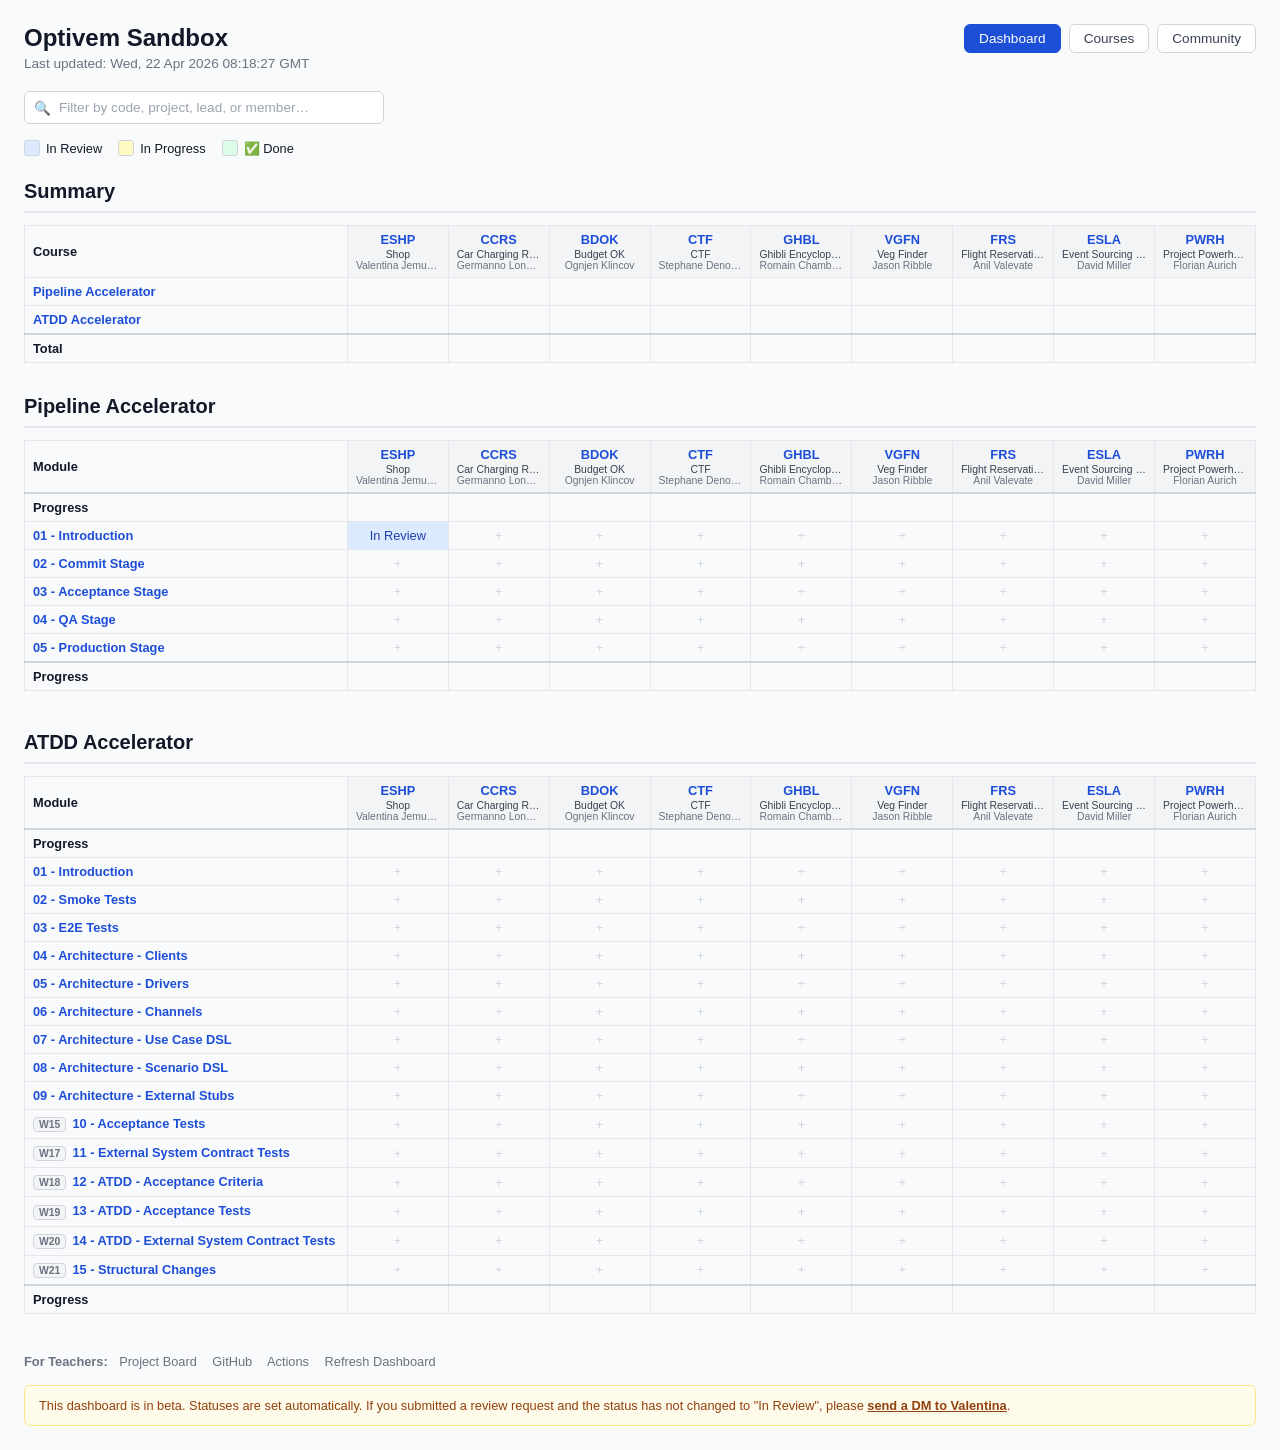
==== docs/index.html @ 66b6fc72 "chore: regenerate dashboard [skip ci]" ====
<!DOCTYPE html>
<html lang="en">
<head>
  <meta charset="UTF-8">
  <meta name="viewport" content="width=device-width, initial-scale=1.0">
  <title>Optivem Sandbox</title>
  <style>    * { margin: 0; padding: 0; box-sizing: border-box; }
    body { font-family: -apple-system, BlinkMacSystemFont, "Segoe UI", Roboto, sans-serif; background: #f9fafb; color: #111827; padding: 24px; }
    .header { display: flex; justify-content: space-between; align-items: flex-start; margin-bottom: 20px; }
    .header-left h1 { font-size: 1.5rem; margin-bottom: 4px; }
    .subtitle { color: #6b7280; font-size: 0.85rem; }
    .nav-tabs { display: flex; gap: 8px; }
    .nav-tab { display: inline-block; padding: 6px 14px; font-size: 0.85rem; font-weight: 500; border-radius: 6px; text-decoration: none; border: 1px solid #d1d5db; color: #374151; background: #fff; cursor: pointer; font-family: inherit; }
    .nav-tab:hover { background: #f3f4f6; }
    .nav-tab.active { background: #1d4ed8; color: #fff; border-color: #1d4ed8; cursor: default; }
    .summary-section { margin-bottom: 32px; }
    .summary-label { text-align: left; font-weight: 600; background: #f9fafb; white-space: nowrap; width: 320px; min-width: 320px; max-width: 320px; }
    .summary-label a { color: #1d4ed8; text-decoration: none; }
    .summary-label a:hover { text-decoration: underline; }
    .course-section { margin-bottom: 40px; }
    .course-title { font-size: 1.25rem; margin-bottom: 12px; padding-bottom: 8px; border-bottom: 2px solid #e5e7eb; }
    .course-empty { color: #6b7280; font-size: 0.85rem; font-style: italic; padding: 16px 0; }
    .table-wrapper { overflow-x: auto; }
    table { border-collapse: collapse; width: 100%; font-size: 0.8rem; }
    th, td { border: 1px solid #e5e7eb; padding: 6px 8px; text-align: center; white-space: nowrap; }
    th { background: #f3f4f6; font-weight: 600; position: sticky; top: 0; }
    .module-name { text-align: left; font-weight: 600; background: #f9fafb; white-space: nowrap; width: 320px; min-width: 320px; max-width: 320px; }
    .module-name a { color: #1d4ed8; text-decoration: none; }
    .module-name a:hover { text-decoration: underline; }
    .week-badge { display: inline-block; font-size: 0.65rem; font-weight: 600; color: #6b7280; background: #f3f4f6; border: 1px solid #d1d5db; border-radius: 4px; padding: 1px 5px; margin-right: 6px; vertical-align: middle; }
    .project-header { width: 80px; min-width: 80px; max-width: 80px; }
    .project-header a { color: #1d4ed8; text-decoration: none; }
    .project-header a:hover { text-decoration: underline; }
    .project-full-name { font-size: 0.65rem; font-weight: 400; color: #374151; margin-top: 2px; white-space: nowrap; overflow: hidden; text-overflow: ellipsis; }
    .project-lead { font-size: 0.65rem; font-weight: 400; color: #6b7280; white-space: nowrap; overflow: hidden; text-overflow: ellipsis; }
    .progress-row td { border-top: 2px solid #d1d5db; }
    .cell { width: 80px; min-width: 80px; max-width: 80px; overflow: hidden; text-overflow: ellipsis; }
    .cell a { text-decoration: none; display: block; width: 100%; }
    .cell a:hover { opacity: 0.8; }
    .cell-missing { color: #9ca3af; }
    .cell-missing a { color: #d1d5db; text-decoration: none; display: block; width: 100%; }
    .cell-missing a:hover { color: #6b7280; }
    .cell-in-review { background: #dbeafe; } .cell-in-review a { color: #1e40af; }
    .cell-in-progress { background: #fef9c3; } .cell-in-progress a { color: #92400e; }
    .cell-done { background: #dcfce7; } .cell-done a { color: #166534; }
    .progress-cell { min-width: 100px; font-weight: 600; font-size: 0.75rem; }
    .progress-active { color: #166534; }
    .progress-none { color: #9ca3af; }
    .legend { margin-top: 16px; margin-bottom: 24px; display: flex; gap: 16px; flex-wrap: wrap; font-size: 0.8rem; }
    .legend-item { display: flex; align-items: center; gap: 6px; }
    .legend-swatch { width: 16px; height: 16px; border-radius: 3px; border: 1px solid #d1d5db; }
    .module-legend { margin-top: 16px; font-size: 0.8rem; }
    .module-legend h3 { font-size: 0.85rem; margin-bottom: 6px; }
    .module-legend-list { display: grid; grid-template-columns: repeat(auto-fill, minmax(280px, 1fr)); gap: 2px 24px; }
    .module-legend-item { color: #374151; }
    .module-legend-item span { color: #6b7280; font-weight: 600; margin-right: 4px; }
    .disclaimer { margin-top: 16px; padding: 10px 14px; background: #fffbeb; border: 1px solid #fde68a; border-radius: 6px; font-size: 0.8rem; color: #92400e; line-height: 1.5; }
    .disclaimer a { color: #92400e; font-weight: 600; text-decoration: underline; }
    .disclaimer a:hover { color: #78350f; }
    .filter-bar { margin-bottom: 16px; position: relative; max-width: 360px; }
    .filter-input { width: 100%; padding: 8px 12px 8px 34px; font-size: 0.85rem; font-family: inherit; border: 1px solid #d1d5db; border-radius: 6px; background: #fff; color: #111827; outline: none; }
    .filter-input:focus { border-color: #1d4ed8; box-shadow: 0 0 0 2px rgba(29,78,216,0.15); }
    .filter-input::placeholder { color: #9ca3af; }
    .filter-icon { position: absolute; left: 10px; top: 50%; transform: translateY(-50%); color: #9ca3af; pointer-events: none; font-size: 0.85rem; }
    .teacher-links { margin-top: 16px; font-size: 0.8rem; color: #6b7280; }
    .teacher-links span { font-weight: 600; margin-right: 8px; }
    .teacher-links a { color: #6b7280; text-decoration: none; margin-right: 12px; }
    .teacher-links a:hover { color: #1d4ed8; text-decoration: underline; }
    /* Mobile cards */
    .cards { display: none; }
    .course-section-mobile { margin-bottom: 32px; }
    .card { background: #fff; border: 1px solid #e5e7eb; border-radius: 8px; padding: 16px; margin-bottom: 12px; }
    .card-header { display: flex; justify-content: space-between; align-items: baseline; margin-bottom: 8px; }
    .card-code { font-size: 0.7rem; color: #6b7280; font-weight: 600; }
    .card-name { font-size: 1rem; font-weight: 600; }
    .card-name a { color: #1d4ed8; text-decoration: none; }
    .card-lead { font-size: 0.8rem; color: #6b7280; margin-bottom: 8px; }
    .card-lead a { color: #6b7280; text-decoration: none; }
    .card-progress-label { font-size: 0.8rem; font-weight: 600; color: #374151; margin-bottom: 8px; }
    .card-modules { list-style: none; font-size: 0.8rem; }
    .card-modules li { display: flex; justify-content: space-between; padding: 4px 0; border-bottom: 1px solid #f3f4f6; }
    .card-modules li:last-child { border-bottom: none; }
    .card-module-item { display: flex; justify-content: space-between; align-items: center; }
    .card-module-name { color: #374151; }
    .card-module-status { font-weight: 600; }
    .card-module-status a { text-decoration: none; }
    .card-status-done { color: #166534; }
    .card-status-in-review { color: #1e40af; }
    .card-status-in-progress { color: #92400e; }
    .card-status-missing { color: #d1d5db; }
    .card-status-missing a { color: #d1d5db; text-decoration: none; }
    @media (max-width: 768px) {
      .desktop-content { display: none; }
      .cards { display: block; }
      body { padding: 16px; }
      .header { flex-direction: column; gap: 12px; }
      .nav-tabs { flex-wrap: wrap; }
    }
</style>
</head>
<body>
  <div class="header">
    <div class="header-left">
      <h1>Optivem Sandbox</h1>
      <p class="subtitle">Last updated: Wed, 22 Apr 2026 08:18:27 GMT</p>
    </div>
    <nav class="nav-tabs">
      <span class="nav-tab active">Dashboard</span>
      <a class="nav-tab" href="https://optivem.thinkific.com" target="_blank" rel="noopener">Courses</a>
      <a class="nav-tab" href="https://optivem.thinkific.com/hub/community/323633" target="_blank" rel="noopener">Community</a>
    </nav>
  </div>
  <div class="filter-bar">
    <span class="filter-icon">&#128269;</span>
    <input type="text" class="filter-input" id="projectFilter" placeholder="Filter by code, project, lead, or member…" autocomplete="off">
  </div>
  <div class="legend">
    <div class="legend-item"><div class="legend-swatch" style="background:#dbeafe"></div> In Review</div>
    <div class="legend-item"><div class="legend-swatch" style="background:#fef9c3"></div> In Progress</div>
    <div class="legend-item"><div class="legend-swatch" style="background:#dcfce7"></div> ✅ Done</div>
  </div>
  <div class="desktop-content">

  <div class="summary-section">
    <h2 class="course-title">Summary</h2>
    <div class="table-wrapper">
      <table>
        <thead>
          <tr>
            <th class="summary-label">Course</th>
            <th class="project-header" title="Shop — 0 / 20 modules completed (0%)"><a href="https://github.com/optivem/shop" target="_blank" rel="noopener" title="Shop">ESHP</a><div class="project-full-name">Shop</div><div class="project-lead">Valentina Jemuovic</div></th>
            <th class="project-header" title="Car Charging Reservation System — 0 / 20 modules completed (0%)"><a href="https://github.com/longhibeck/car-charging-reservation-system" target="_blank" rel="noopener" title="Car Charging Reservation System">CCRS</a><div class="project-full-name">Car Charging Reservation System</div><div class="project-lead">Germanno Longhi Beck</div></th>
            <th class="project-header" title="Budget OK — 0 / 20 modules completed (0%)"><a href="https://github.com/ognjenkl/budget-ok" target="_blank" rel="noopener" title="Budget OK">BDOK</a><div class="project-full-name">Budget OK</div><div class="project-lead">Ognjen Klincov</div></th>
            <th class="project-header" title="CTF — 0 / 20 modules completed (0%)"><a href="https://github.com/CurlyFire/ctf-sandbox" target="_blank" rel="noopener" title="CTF">CTF</a><div class="project-full-name">CTF</div><div class="project-lead">Stephane Denomme</div></th>
            <th class="project-header" title="Ghibli Encyclopedia — 0 / 20 modules completed (0%)"><a href="https://github.com/RomainChamb/ghibli-encyclopedia" target="_blank" rel="noopener" title="Ghibli Encyclopedia">GHBL</a><div class="project-full-name">Ghibli Encyclopedia</div><div class="project-lead">Romain Chambonnier</div></th>
            <th class="project-header" title="Veg Finder — 0 / 20 modules completed (0%)"><a href="https://github.com/jasonribble/veg-finder" target="_blank" rel="noopener" title="Veg Finder">VGFN</a><div class="project-full-name">Veg Finder</div><div class="project-lead">Jason Ribble</div></th>
            <th class="project-header" title="Flight Reservation System (FRS) — 0 / 20 modules completed (0%)"><a href="https://github.com/ArkCase/atdd-flight-reserve" target="_blank" rel="noopener" title="Flight Reservation System (FRS)">FRS</a><div class="project-full-name">Flight Reservation System (FRS)</div><div class="project-lead">Anil Valevate</div></th>
            <th class="project-header" title="Event Sourcing Learning Application — 0 / 20 modules completed (0%)"><a href="https://github.com/david-oc-miller/event-sourcing-demo" target="_blank" rel="noopener" title="Event Sourcing Learning Application">ESLA</a><div class="project-full-name">Event Sourcing Learning Application</div><div class="project-lead">David Miller</div></th>
            <th class="project-header" title="Project Powerhouse — 0 / 20 modules completed (0%)"><a href="https://github.com/vilosia-ai/demo-customer-portal" target="_blank" rel="noopener" title="Project Powerhouse">PWRH</a><div class="project-full-name">Project Powerhouse</div><div class="project-lead">Florian Aurich</div></th>
          </tr>
        </thead>
        <tbody>
          <tr>
            <td class="summary-label"><a href="#course-pipeline">Pipeline Accelerator</a></td>
              <td class="cell progress-cell progress-none"></td>
              <td class="cell progress-cell progress-none"></td>
              <td class="cell progress-cell progress-none"></td>
              <td class="cell progress-cell progress-none"></td>
              <td class="cell progress-cell progress-none"></td>
              <td class="cell progress-cell progress-none"></td>
              <td class="cell progress-cell progress-none"></td>
              <td class="cell progress-cell progress-none"></td>
              <td class="cell progress-cell progress-none"></td>
          </tr>
          <tr>
            <td class="summary-label"><a href="#course-atdd">ATDD Accelerator</a></td>
              <td class="cell progress-cell progress-none"></td>
              <td class="cell progress-cell progress-none"></td>
              <td class="cell progress-cell progress-none"></td>
              <td class="cell progress-cell progress-none"></td>
              <td class="cell progress-cell progress-none"></td>
              <td class="cell progress-cell progress-none"></td>
              <td class="cell progress-cell progress-none"></td>
              <td class="cell progress-cell progress-none"></td>
              <td class="cell progress-cell progress-none"></td>
          </tr>
          <tr class="progress-row">
            <td class="summary-label"><strong>Total</strong></td>
              <td class="cell progress-cell progress-none"></td>
              <td class="cell progress-cell progress-none"></td>
              <td class="cell progress-cell progress-none"></td>
              <td class="cell progress-cell progress-none"></td>
              <td class="cell progress-cell progress-none"></td>
              <td class="cell progress-cell progress-none"></td>
              <td class="cell progress-cell progress-none"></td>
              <td class="cell progress-cell progress-none"></td>
              <td class="cell progress-cell progress-none"></td>
          </tr>
        </tbody>
      </table>
    </div>
  </div>

  <div class="course-section" id="course-pipeline">
    <h2 class="course-title">Pipeline Accelerator</h2>
    <div class="table-wrapper">
      <table>
        <thead>
          <tr>
            <th class="module-name">Module</th>
            <th class="project-header" title="Shop — 0 / 5 modules completed (0%)"><a href="https://github.com/optivem/shop" target="_blank" rel="noopener" title="Shop">ESHP</a><div class="project-full-name">Shop</div><div class="project-lead">Valentina Jemuovic</div></th>
            <th class="project-header" title="Car Charging Reservation System — 0 / 5 modules completed (0%)"><a href="https://github.com/longhibeck/car-charging-reservation-system" target="_blank" rel="noopener" title="Car Charging Reservation System">CCRS</a><div class="project-full-name">Car Charging Reservation System</div><div class="project-lead">Germanno Longhi Beck</div></th>
            <th class="project-header" title="Budget OK — 0 / 5 modules completed (0%)"><a href="https://github.com/ognjenkl/budget-ok" target="_blank" rel="noopener" title="Budget OK">BDOK</a><div class="project-full-name">Budget OK</div><div class="project-lead">Ognjen Klincov</div></th>
            <th class="project-header" title="CTF — 0 / 5 modules completed (0%)"><a href="https://github.com/CurlyFire/ctf-sandbox" target="_blank" rel="noopener" title="CTF">CTF</a><div class="project-full-name">CTF</div><div class="project-lead">Stephane Denomme</div></th>
            <th class="project-header" title="Ghibli Encyclopedia — 0 / 5 modules completed (0%)"><a href="https://github.com/RomainChamb/ghibli-encyclopedia" target="_blank" rel="noopener" title="Ghibli Encyclopedia">GHBL</a><div class="project-full-name">Ghibli Encyclopedia</div><div class="project-lead">Romain Chambonnier</div></th>
            <th class="project-header" title="Veg Finder — 0 / 5 modules completed (0%)"><a href="https://github.com/jasonribble/veg-finder" target="_blank" rel="noopener" title="Veg Finder">VGFN</a><div class="project-full-name">Veg Finder</div><div class="project-lead">Jason Ribble</div></th>
            <th class="project-header" title="Flight Reservation System (FRS) — 0 / 5 modules completed (0%)"><a href="https://github.com/ArkCase/atdd-flight-reserve" target="_blank" rel="noopener" title="Flight Reservation System (FRS)">FRS</a><div class="project-full-name">Flight Reservation System (FRS)</div><div class="project-lead">Anil Valevate</div></th>
            <th class="project-header" title="Event Sourcing Learning Application — 0 / 5 modules completed (0%)"><a href="https://github.com/david-oc-miller/event-sourcing-demo" target="_blank" rel="noopener" title="Event Sourcing Learning Application">ESLA</a><div class="project-full-name">Event Sourcing Learning Application</div><div class="project-lead">David Miller</div></th>
            <th class="project-header" title="Project Powerhouse — 0 / 5 modules completed (0%)"><a href="https://github.com/vilosia-ai/demo-customer-portal" target="_blank" rel="noopener" title="Project Powerhouse">PWRH</a><div class="project-full-name">Project Powerhouse</div><div class="project-lead">Florian Aurich</div></th>
          </tr>
          <tr class="progress-row">
            <td class="module-name"><strong>Progress</strong></td>
              <td class="cell progress-cell progress-none"></td>
              <td class="cell progress-cell progress-none"></td>
              <td class="cell progress-cell progress-none"></td>
              <td class="cell progress-cell progress-none"></td>
              <td class="cell progress-cell progress-none"></td>
              <td class="cell progress-cell progress-none"></td>
              <td class="cell progress-cell progress-none"></td>
              <td class="cell progress-cell progress-none"></td>
              <td class="cell progress-cell progress-none"></td>
          </tr>
        </thead>
        <tbody>
          <tr>
            <td class="module-name"><a href="https://optivem.thinkific.com/courses/take/pipeline/texts/73800730-overview" target="_blank" rel="noopener">01 - Introduction</a></td>
              <td class="cell cell-in-review"><a href="https://github.com/optivem/sandbox/issues/81" target="_blank" rel="noopener" title="ESHP: In Review">In Review</a></td>
              <td class="cell cell-missing"><a href="https://github.com/optivem/sandbox/issues/new?title=01%20-%20Introduction&body=%3E%20**%E2%9A%A0%EF%B8%8F%20This%20ticket%20is%20auto-generated.%20Please%20do%20not%20change%20the%20title%20or%20contents%20below.%20Just%20click%20the%20%22Create%22%20button%20below.%20After%20a%20few%20minutes%2C%20the%20ticket%20will%20be%20automatically%20assigned%20to%20a%20reviewer%20%E2%80%94%20no%20further%20action%20needed.%20You%20can%20add%20comments%20after%20the%20ticket%20is%20created.**%0A%0A%23%23%23%20Course%0A%0APipeline%20Accelerator%0A%0A%23%23%23%20Project%0A%0ACar%20Charging%20Reservation%20System%0A%0A%23%23%23%20Module%0A%0A01%20-%20Introduction%0A%0A%3E%20**%E2%9A%A0%EF%B8%8F%20This%20ticket%20is%20auto-generated.%20Please%20do%20not%20change%20the%20title%20or%20contents%20below.%20Just%20click%20the%20%22Create%22%20button%20below.%20After%20a%20few%20minutes%2C%20the%20ticket%20will%20be%20automatically%20assigned%20to%20a%20reviewer%20%E2%80%94%20no%20further%20action%20needed.%20You%20can%20add%20comments%20after%20the%20ticket%20is%20created.**" target="_blank" rel="noopener" title="Create ticket for CCRS - 01 - Introduction">+</a></td>
              <td class="cell cell-missing"><a href="https://github.com/optivem/sandbox/issues/new?title=01%20-%20Introduction&body=%3E%20**%E2%9A%A0%EF%B8%8F%20This%20ticket%20is%20auto-generated.%20Please%20do%20not%20change%20the%20title%20or%20contents%20below.%20Just%20click%20the%20%22Create%22%20button%20below.%20After%20a%20few%20minutes%2C%20the%20ticket%20will%20be%20automatically%20assigned%20to%20a%20reviewer%20%E2%80%94%20no%20further%20action%20needed.%20You%20can%20add%20comments%20after%20the%20ticket%20is%20created.**%0A%0A%23%23%23%20Course%0A%0APipeline%20Accelerator%0A%0A%23%23%23%20Project%0A%0ABudget%20OK%0A%0A%23%23%23%20Module%0A%0A01%20-%20Introduction%0A%0A%3E%20**%E2%9A%A0%EF%B8%8F%20This%20ticket%20is%20auto-generated.%20Please%20do%20not%20change%20the%20title%20or%20contents%20below.%20Just%20click%20the%20%22Create%22%20button%20below.%20After%20a%20few%20minutes%2C%20the%20ticket%20will%20be%20automatically%20assigned%20to%20a%20reviewer%20%E2%80%94%20no%20further%20action%20needed.%20You%20can%20add%20comments%20after%20the%20ticket%20is%20created.**" target="_blank" rel="noopener" title="Create ticket for BDOK - 01 - Introduction">+</a></td>
              <td class="cell cell-missing"><a href="https://github.com/optivem/sandbox/issues/new?title=01%20-%20Introduction&body=%3E%20**%E2%9A%A0%EF%B8%8F%20This%20ticket%20is%20auto-generated.%20Please%20do%20not%20change%20the%20title%20or%20contents%20below.%20Just%20click%20the%20%22Create%22%20button%20below.%20After%20a%20few%20minutes%2C%20the%20ticket%20will%20be%20automatically%20assigned%20to%20a%20reviewer%20%E2%80%94%20no%20further%20action%20needed.%20You%20can%20add%20comments%20after%20the%20ticket%20is%20created.**%0A%0A%23%23%23%20Course%0A%0APipeline%20Accelerator%0A%0A%23%23%23%20Project%0A%0ACTF%0A%0A%23%23%23%20Module%0A%0A01%20-%20Introduction%0A%0A%3E%20**%E2%9A%A0%EF%B8%8F%20This%20ticket%20is%20auto-generated.%20Please%20do%20not%20change%20the%20title%20or%20contents%20below.%20Just%20click%20the%20%22Create%22%20button%20below.%20After%20a%20few%20minutes%2C%20the%20ticket%20will%20be%20automatically%20assigned%20to%20a%20reviewer%20%E2%80%94%20no%20further%20action%20needed.%20You%20can%20add%20comments%20after%20the%20ticket%20is%20created.**" target="_blank" rel="noopener" title="Create ticket for CTF - 01 - Introduction">+</a></td>
              <td class="cell cell-missing"><a href="https://github.com/optivem/sandbox/issues/new?title=01%20-%20Introduction&body=%3E%20**%E2%9A%A0%EF%B8%8F%20This%20ticket%20is%20auto-generated.%20Please%20do%20not%20change%20the%20title%20or%20contents%20below.%20Just%20click%20the%20%22Create%22%20button%20below.%20After%20a%20few%20minutes%2C%20the%20ticket%20will%20be%20automatically%20assigned%20to%20a%20reviewer%20%E2%80%94%20no%20further%20action%20needed.%20You%20can%20add%20comments%20after%20the%20ticket%20is%20created.**%0A%0A%23%23%23%20Course%0A%0APipeline%20Accelerator%0A%0A%23%23%23%20Project%0A%0AGhibli%20Encyclopedia%0A%0A%23%23%23%20Module%0A%0A01%20-%20Introduction%0A%0A%3E%20**%E2%9A%A0%EF%B8%8F%20This%20ticket%20is%20auto-generated.%20Please%20do%20not%20change%20the%20title%20or%20contents%20below.%20Just%20click%20the%20%22Create%22%20button%20below.%20After%20a%20few%20minutes%2C%20the%20ticket%20will%20be%20automatically%20assigned%20to%20a%20reviewer%20%E2%80%94%20no%20further%20action%20needed.%20You%20can%20add%20comments%20after%20the%20ticket%20is%20created.**" target="_blank" rel="noopener" title="Create ticket for GHBL - 01 - Introduction">+</a></td>
              <td class="cell cell-missing"><a href="https://github.com/optivem/sandbox/issues/new?title=01%20-%20Introduction&body=%3E%20**%E2%9A%A0%EF%B8%8F%20This%20ticket%20is%20auto-generated.%20Please%20do%20not%20change%20the%20title%20or%20contents%20below.%20Just%20click%20the%20%22Create%22%20button%20below.%20After%20a%20few%20minutes%2C%20the%20ticket%20will%20be%20automatically%20assigned%20to%20a%20reviewer%20%E2%80%94%20no%20further%20action%20needed.%20You%20can%20add%20comments%20after%20the%20ticket%20is%20created.**%0A%0A%23%23%23%20Course%0A%0APipeline%20Accelerator%0A%0A%23%23%23%20Project%0A%0AVeg%20Finder%0A%0A%23%23%23%20Module%0A%0A01%20-%20Introduction%0A%0A%3E%20**%E2%9A%A0%EF%B8%8F%20This%20ticket%20is%20auto-generated.%20Please%20do%20not%20change%20the%20title%20or%20contents%20below.%20Just%20click%20the%20%22Create%22%20button%20below.%20After%20a%20few%20minutes%2C%20the%20ticket%20will%20be%20automatically%20assigned%20to%20a%20reviewer%20%E2%80%94%20no%20further%20action%20needed.%20You%20can%20add%20comments%20after%20the%20ticket%20is%20created.**" target="_blank" rel="noopener" title="Create ticket for VGFN - 01 - Introduction">+</a></td>
              <td class="cell cell-missing"><a href="https://github.com/optivem/sandbox/issues/new?title=01%20-%20Introduction&body=%3E%20**%E2%9A%A0%EF%B8%8F%20This%20ticket%20is%20auto-generated.%20Please%20do%20not%20change%20the%20title%20or%20contents%20below.%20Just%20click%20the%20%22Create%22%20button%20below.%20After%20a%20few%20minutes%2C%20the%20ticket%20will%20be%20automatically%20assigned%20to%20a%20reviewer%20%E2%80%94%20no%20further%20action%20needed.%20You%20can%20add%20comments%20after%20the%20ticket%20is%20created.**%0A%0A%23%23%23%20Course%0A%0APipeline%20Accelerator%0A%0A%23%23%23%20Project%0A%0AFlight%20Reservation%20System%20(FRS)%0A%0A%23%23%23%20Module%0A%0A01%20-%20Introduction%0A%0A%3E%20**%E2%9A%A0%EF%B8%8F%20This%20ticket%20is%20auto-generated.%20Please%20do%20not%20change%20the%20title%20or%20contents%20below.%20Just%20click%20the%20%22Create%22%20button%20below.%20After%20a%20few%20minutes%2C%20the%20ticket%20will%20be%20automatically%20assigned%20to%20a%20reviewer%20%E2%80%94%20no%20further%20action%20needed.%20You%20can%20add%20comments%20after%20the%20ticket%20is%20created.**" target="_blank" rel="noopener" title="Create ticket for FRS - 01 - Introduction">+</a></td>
              <td class="cell cell-missing"><a href="https://github.com/optivem/sandbox/issues/new?title=01%20-%20Introduction&body=%3E%20**%E2%9A%A0%EF%B8%8F%20This%20ticket%20is%20auto-generated.%20Please%20do%20not%20change%20the%20title%20or%20contents%20below.%20Just%20click%20the%20%22Create%22%20button%20below.%20After%20a%20few%20minutes%2C%20the%20ticket%20will%20be%20automatically%20assigned%20to%20a%20reviewer%20%E2%80%94%20no%20further%20action%20needed.%20You%20can%20add%20comments%20after%20the%20ticket%20is%20created.**%0A%0A%23%23%23%20Course%0A%0APipeline%20Accelerator%0A%0A%23%23%23%20Project%0A%0AEvent%20Sourcing%20Learning%20Application%0A%0A%23%23%23%20Module%0A%0A01%20-%20Introduction%0A%0A%3E%20**%E2%9A%A0%EF%B8%8F%20This%20ticket%20is%20auto-generated.%20Please%20do%20not%20change%20the%20title%20or%20contents%20below.%20Just%20click%20the%20%22Create%22%20button%20below.%20After%20a%20few%20minutes%2C%20the%20ticket%20will%20be%20automatically%20assigned%20to%20a%20reviewer%20%E2%80%94%20no%20further%20action%20needed.%20You%20can%20add%20comments%20after%20the%20ticket%20is%20created.**" target="_blank" rel="noopener" title="Create ticket for ESLA - 01 - Introduction">+</a></td>
              <td class="cell cell-missing"><a href="https://github.com/optivem/sandbox/issues/new?title=01%20-%20Introduction&body=%3E%20**%E2%9A%A0%EF%B8%8F%20This%20ticket%20is%20auto-generated.%20Please%20do%20not%20change%20the%20title%20or%20contents%20below.%20Just%20click%20the%20%22Create%22%20button%20below.%20After%20a%20few%20minutes%2C%20the%20ticket%20will%20be%20automatically%20assigned%20to%20a%20reviewer%20%E2%80%94%20no%20further%20action%20needed.%20You%20can%20add%20comments%20after%20the%20ticket%20is%20created.**%0A%0A%23%23%23%20Course%0A%0APipeline%20Accelerator%0A%0A%23%23%23%20Project%0A%0AProject%20Powerhouse%0A%0A%23%23%23%20Module%0A%0A01%20-%20Introduction%0A%0A%3E%20**%E2%9A%A0%EF%B8%8F%20This%20ticket%20is%20auto-generated.%20Please%20do%20not%20change%20the%20title%20or%20contents%20below.%20Just%20click%20the%20%22Create%22%20button%20below.%20After%20a%20few%20minutes%2C%20the%20ticket%20will%20be%20automatically%20assigned%20to%20a%20reviewer%20%E2%80%94%20no%20further%20action%20needed.%20You%20can%20add%20comments%20after%20the%20ticket%20is%20created.**" target="_blank" rel="noopener" title="Create ticket for PWRH - 01 - Introduction">+</a></td>
          </tr>
          <tr>
            <td class="module-name"><a href="https://optivem.thinkific.com/courses/take/pipeline/texts/73800764-overview" target="_blank" rel="noopener">02 - Commit Stage</a></td>
              <td class="cell cell-missing"><a href="https://github.com/optivem/sandbox/issues/new?title=02%20-%20Commit%20Stage&body=%3E%20**%E2%9A%A0%EF%B8%8F%20This%20ticket%20is%20auto-generated.%20Please%20do%20not%20change%20the%20title%20or%20contents%20below.%20Just%20click%20the%20%22Create%22%20button%20below.%20After%20a%20few%20minutes%2C%20the%20ticket%20will%20be%20automatically%20assigned%20to%20a%20reviewer%20%E2%80%94%20no%20further%20action%20needed.%20You%20can%20add%20comments%20after%20the%20ticket%20is%20created.**%0A%0A%23%23%23%20Course%0A%0APipeline%20Accelerator%0A%0A%23%23%23%20Project%0A%0AShop%0A%0A%23%23%23%20Module%0A%0A02%20-%20Commit%20Stage%0A%0A%3E%20**%E2%9A%A0%EF%B8%8F%20This%20ticket%20is%20auto-generated.%20Please%20do%20not%20change%20the%20title%20or%20contents%20below.%20Just%20click%20the%20%22Create%22%20button%20below.%20After%20a%20few%20minutes%2C%20the%20ticket%20will%20be%20automatically%20assigned%20to%20a%20reviewer%20%E2%80%94%20no%20further%20action%20needed.%20You%20can%20add%20comments%20after%20the%20ticket%20is%20created.**" target="_blank" rel="noopener" title="Create ticket for ESHP - 02 - Commit Stage">+</a></td>
              <td class="cell cell-missing"><a href="https://github.com/optivem/sandbox/issues/new?title=02%20-%20Commit%20Stage&body=%3E%20**%E2%9A%A0%EF%B8%8F%20This%20ticket%20is%20auto-generated.%20Please%20do%20not%20change%20the%20title%20or%20contents%20below.%20Just%20click%20the%20%22Create%22%20button%20below.%20After%20a%20few%20minutes%2C%20the%20ticket%20will%20be%20automatically%20assigned%20to%20a%20reviewer%20%E2%80%94%20no%20further%20action%20needed.%20You%20can%20add%20comments%20after%20the%20ticket%20is%20created.**%0A%0A%23%23%23%20Course%0A%0APipeline%20Accelerator%0A%0A%23%23%23%20Project%0A%0ACar%20Charging%20Reservation%20System%0A%0A%23%23%23%20Module%0A%0A02%20-%20Commit%20Stage%0A%0A%3E%20**%E2%9A%A0%EF%B8%8F%20This%20ticket%20is%20auto-generated.%20Please%20do%20not%20change%20the%20title%20or%20contents%20below.%20Just%20click%20the%20%22Create%22%20button%20below.%20After%20a%20few%20minutes%2C%20the%20ticket%20will%20be%20automatically%20assigned%20to%20a%20reviewer%20%E2%80%94%20no%20further%20action%20needed.%20You%20can%20add%20comments%20after%20the%20ticket%20is%20created.**" target="_blank" rel="noopener" title="Create ticket for CCRS - 02 - Commit Stage">+</a></td>
              <td class="cell cell-missing"><a href="https://github.com/optivem/sandbox/issues/new?title=02%20-%20Commit%20Stage&body=%3E%20**%E2%9A%A0%EF%B8%8F%20This%20ticket%20is%20auto-generated.%20Please%20do%20not%20change%20the%20title%20or%20contents%20below.%20Just%20click%20the%20%22Create%22%20button%20below.%20After%20a%20few%20minutes%2C%20the%20ticket%20will%20be%20automatically%20assigned%20to%20a%20reviewer%20%E2%80%94%20no%20further%20action%20needed.%20You%20can%20add%20comments%20after%20the%20ticket%20is%20created.**%0A%0A%23%23%23%20Course%0A%0APipeline%20Accelerator%0A%0A%23%23%23%20Project%0A%0ABudget%20OK%0A%0A%23%23%23%20Module%0A%0A02%20-%20Commit%20Stage%0A%0A%3E%20**%E2%9A%A0%EF%B8%8F%20This%20ticket%20is%20auto-generated.%20Please%20do%20not%20change%20the%20title%20or%20contents%20below.%20Just%20click%20the%20%22Create%22%20button%20below.%20After%20a%20few%20minutes%2C%20the%20ticket%20will%20be%20automatically%20assigned%20to%20a%20reviewer%20%E2%80%94%20no%20further%20action%20needed.%20You%20can%20add%20comments%20after%20the%20ticket%20is%20created.**" target="_blank" rel="noopener" title="Create ticket for BDOK - 02 - Commit Stage">+</a></td>
              <td class="cell cell-missing"><a href="https://github.com/optivem/sandbox/issues/new?title=02%20-%20Commit%20Stage&body=%3E%20**%E2%9A%A0%EF%B8%8F%20This%20ticket%20is%20auto-generated.%20Please%20do%20not%20change%20the%20title%20or%20contents%20below.%20Just%20click%20the%20%22Create%22%20button%20below.%20After%20a%20few%20minutes%2C%20the%20ticket%20will%20be%20automatically%20assigned%20to%20a%20reviewer%20%E2%80%94%20no%20further%20action%20needed.%20You%20can%20add%20comments%20after%20the%20ticket%20is%20created.**%0A%0A%23%23%23%20Course%0A%0APipeline%20Accelerator%0A%0A%23%23%23%20Project%0A%0ACTF%0A%0A%23%23%23%20Module%0A%0A02%20-%20Commit%20Stage%0A%0A%3E%20**%E2%9A%A0%EF%B8%8F%20This%20ticket%20is%20auto-generated.%20Please%20do%20not%20change%20the%20title%20or%20contents%20below.%20Just%20click%20the%20%22Create%22%20button%20below.%20After%20a%20few%20minutes%2C%20the%20ticket%20will%20be%20automatically%20assigned%20to%20a%20reviewer%20%E2%80%94%20no%20further%20action%20needed.%20You%20can%20add%20comments%20after%20the%20ticket%20is%20created.**" target="_blank" rel="noopener" title="Create ticket for CTF - 02 - Commit Stage">+</a></td>
              <td class="cell cell-missing"><a href="https://github.com/optivem/sandbox/issues/new?title=02%20-%20Commit%20Stage&body=%3E%20**%E2%9A%A0%EF%B8%8F%20This%20ticket%20is%20auto-generated.%20Please%20do%20not%20change%20the%20title%20or%20contents%20below.%20Just%20click%20the%20%22Create%22%20button%20below.%20After%20a%20few%20minutes%2C%20the%20ticket%20will%20be%20automatically%20assigned%20to%20a%20reviewer%20%E2%80%94%20no%20further%20action%20needed.%20You%20can%20add%20comments%20after%20the%20ticket%20is%20created.**%0A%0A%23%23%23%20Course%0A%0APipeline%20Accelerator%0A%0A%23%23%23%20Project%0A%0AGhibli%20Encyclopedia%0A%0A%23%23%23%20Module%0A%0A02%20-%20Commit%20Stage%0A%0A%3E%20**%E2%9A%A0%EF%B8%8F%20This%20ticket%20is%20auto-generated.%20Please%20do%20not%20change%20the%20title%20or%20contents%20below.%20Just%20click%20the%20%22Create%22%20button%20below.%20After%20a%20few%20minutes%2C%20the%20ticket%20will%20be%20automatically%20assigned%20to%20a%20reviewer%20%E2%80%94%20no%20further%20action%20needed.%20You%20can%20add%20comments%20after%20the%20ticket%20is%20created.**" target="_blank" rel="noopener" title="Create ticket for GHBL - 02 - Commit Stage">+</a></td>
              <td class="cell cell-missing"><a href="https://github.com/optivem/sandbox/issues/new?title=02%20-%20Commit%20Stage&body=%3E%20**%E2%9A%A0%EF%B8%8F%20This%20ticket%20is%20auto-generated.%20Please%20do%20not%20change%20the%20title%20or%20contents%20below.%20Just%20click%20the%20%22Create%22%20button%20below.%20After%20a%20few%20minutes%2C%20the%20ticket%20will%20be%20automatically%20assigned%20to%20a%20reviewer%20%E2%80%94%20no%20further%20action%20needed.%20You%20can%20add%20comments%20after%20the%20ticket%20is%20created.**%0A%0A%23%23%23%20Course%0A%0APipeline%20Accelerator%0A%0A%23%23%23%20Project%0A%0AVeg%20Finder%0A%0A%23%23%23%20Module%0A%0A02%20-%20Commit%20Stage%0A%0A%3E%20**%E2%9A%A0%EF%B8%8F%20This%20ticket%20is%20auto-generated.%20Please%20do%20not%20change%20the%20title%20or%20contents%20below.%20Just%20click%20the%20%22Create%22%20button%20below.%20After%20a%20few%20minutes%2C%20the%20ticket%20will%20be%20automatically%20assigned%20to%20a%20reviewer%20%E2%80%94%20no%20further%20action%20needed.%20You%20can%20add%20comments%20after%20the%20ticket%20is%20created.**" target="_blank" rel="noopener" title="Create ticket for VGFN - 02 - Commit Stage">+</a></td>
              <td class="cell cell-missing"><a href="https://github.com/optivem/sandbox/issues/new?title=02%20-%20Commit%20Stage&body=%3E%20**%E2%9A%A0%EF%B8%8F%20This%20ticket%20is%20auto-generated.%20Please%20do%20not%20change%20the%20title%20or%20contents%20below.%20Just%20click%20the%20%22Create%22%20button%20below.%20After%20a%20few%20minutes%2C%20the%20ticket%20will%20be%20automatically%20assigned%20to%20a%20reviewer%20%E2%80%94%20no%20further%20action%20needed.%20You%20can%20add%20comments%20after%20the%20ticket%20is%20created.**%0A%0A%23%23%23%20Course%0A%0APipeline%20Accelerator%0A%0A%23%23%23%20Project%0A%0AFlight%20Reservation%20System%20(FRS)%0A%0A%23%23%23%20Module%0A%0A02%20-%20Commit%20Stage%0A%0A%3E%20**%E2%9A%A0%EF%B8%8F%20This%20ticket%20is%20auto-generated.%20Please%20do%20not%20change%20the%20title%20or%20contents%20below.%20Just%20click%20the%20%22Create%22%20button%20below.%20After%20a%20few%20minutes%2C%20the%20ticket%20will%20be%20automatically%20assigned%20to%20a%20reviewer%20%E2%80%94%20no%20further%20action%20needed.%20You%20can%20add%20comments%20after%20the%20ticket%20is%20created.**" target="_blank" rel="noopener" title="Create ticket for FRS - 02 - Commit Stage">+</a></td>
              <td class="cell cell-missing"><a href="https://github.com/optivem/sandbox/issues/new?title=02%20-%20Commit%20Stage&body=%3E%20**%E2%9A%A0%EF%B8%8F%20This%20ticket%20is%20auto-generated.%20Please%20do%20not%20change%20the%20title%20or%20contents%20below.%20Just%20click%20the%20%22Create%22%20button%20below.%20After%20a%20few%20minutes%2C%20the%20ticket%20will%20be%20automatically%20assigned%20to%20a%20reviewer%20%E2%80%94%20no%20further%20action%20needed.%20You%20can%20add%20comments%20after%20the%20ticket%20is%20created.**%0A%0A%23%23%23%20Course%0A%0APipeline%20Accelerator%0A%0A%23%23%23%20Project%0A%0AEvent%20Sourcing%20Learning%20Application%0A%0A%23%23%23%20Module%0A%0A02%20-%20Commit%20Stage%0A%0A%3E%20**%E2%9A%A0%EF%B8%8F%20This%20ticket%20is%20auto-generated.%20Please%20do%20not%20change%20the%20title%20or%20contents%20below.%20Just%20click%20the%20%22Create%22%20button%20below.%20After%20a%20few%20minutes%2C%20the%20ticket%20will%20be%20automatically%20assigned%20to%20a%20reviewer%20%E2%80%94%20no%20further%20action%20needed.%20You%20can%20add%20comments%20after%20the%20ticket%20is%20created.**" target="_blank" rel="noopener" title="Create ticket for ESLA - 02 - Commit Stage">+</a></td>
              <td class="cell cell-missing"><a href="https://github.com/optivem/sandbox/issues/new?title=02%20-%20Commit%20Stage&body=%3E%20**%E2%9A%A0%EF%B8%8F%20This%20ticket%20is%20auto-generated.%20Please%20do%20not%20change%20the%20title%20or%20contents%20below.%20Just%20click%20the%20%22Create%22%20button%20below.%20After%20a%20few%20minutes%2C%20the%20ticket%20will%20be%20automatically%20assigned%20to%20a%20reviewer%20%E2%80%94%20no%20further%20action%20needed.%20You%20can%20add%20comments%20after%20the%20ticket%20is%20created.**%0A%0A%23%23%23%20Course%0A%0APipeline%20Accelerator%0A%0A%23%23%23%20Project%0A%0AProject%20Powerhouse%0A%0A%23%23%23%20Module%0A%0A02%20-%20Commit%20Stage%0A%0A%3E%20**%E2%9A%A0%EF%B8%8F%20This%20ticket%20is%20auto-generated.%20Please%20do%20not%20change%20the%20title%20or%20contents%20below.%20Just%20click%20the%20%22Create%22%20button%20below.%20After%20a%20few%20minutes%2C%20the%20ticket%20will%20be%20automatically%20assigned%20to%20a%20reviewer%20%E2%80%94%20no%20further%20action%20needed.%20You%20can%20add%20comments%20after%20the%20ticket%20is%20created.**" target="_blank" rel="noopener" title="Create ticket for PWRH - 02 - Commit Stage">+</a></td>
          </tr>
          <tr>
            <td class="module-name"><a href="https://optivem.thinkific.com/courses/take/pipeline/texts/73800794-overview" target="_blank" rel="noopener">03 - Acceptance Stage</a></td>
              <td class="cell cell-missing"><a href="https://github.com/optivem/sandbox/issues/new?title=03%20-%20Acceptance%20Stage&body=%3E%20**%E2%9A%A0%EF%B8%8F%20This%20ticket%20is%20auto-generated.%20Please%20do%20not%20change%20the%20title%20or%20contents%20below.%20Just%20click%20the%20%22Create%22%20button%20below.%20After%20a%20few%20minutes%2C%20the%20ticket%20will%20be%20automatically%20assigned%20to%20a%20reviewer%20%E2%80%94%20no%20further%20action%20needed.%20You%20can%20add%20comments%20after%20the%20ticket%20is%20created.**%0A%0A%23%23%23%20Course%0A%0APipeline%20Accelerator%0A%0A%23%23%23%20Project%0A%0AShop%0A%0A%23%23%23%20Module%0A%0A03%20-%20Acceptance%20Stage%0A%0A%3E%20**%E2%9A%A0%EF%B8%8F%20This%20ticket%20is%20auto-generated.%20Please%20do%20not%20change%20the%20title%20or%20contents%20below.%20Just%20click%20the%20%22Create%22%20button%20below.%20After%20a%20few%20minutes%2C%20the%20ticket%20will%20be%20automatically%20assigned%20to%20a%20reviewer%20%E2%80%94%20no%20further%20action%20needed.%20You%20can%20add%20comments%20after%20the%20ticket%20is%20created.**" target="_blank" rel="noopener" title="Create ticket for ESHP - 03 - Acceptance Stage">+</a></td>
              <td class="cell cell-missing"><a href="https://github.com/optivem/sandbox/issues/new?title=03%20-%20Acceptance%20Stage&body=%3E%20**%E2%9A%A0%EF%B8%8F%20This%20ticket%20is%20auto-generated.%20Please%20do%20not%20change%20the%20title%20or%20contents%20below.%20Just%20click%20the%20%22Create%22%20button%20below.%20After%20a%20few%20minutes%2C%20the%20ticket%20will%20be%20automatically%20assigned%20to%20a%20reviewer%20%E2%80%94%20no%20further%20action%20needed.%20You%20can%20add%20comments%20after%20the%20ticket%20is%20created.**%0A%0A%23%23%23%20Course%0A%0APipeline%20Accelerator%0A%0A%23%23%23%20Project%0A%0ACar%20Charging%20Reservation%20System%0A%0A%23%23%23%20Module%0A%0A03%20-%20Acceptance%20Stage%0A%0A%3E%20**%E2%9A%A0%EF%B8%8F%20This%20ticket%20is%20auto-generated.%20Please%20do%20not%20change%20the%20title%20or%20contents%20below.%20Just%20click%20the%20%22Create%22%20button%20below.%20After%20a%20few%20minutes%2C%20the%20ticket%20will%20be%20automatically%20assigned%20to%20a%20reviewer%20%E2%80%94%20no%20further%20action%20needed.%20You%20can%20add%20comments%20after%20the%20ticket%20is%20created.**" target="_blank" rel="noopener" title="Create ticket for CCRS - 03 - Acceptance Stage">+</a></td>
              <td class="cell cell-missing"><a href="https://github.com/optivem/sandbox/issues/new?title=03%20-%20Acceptance%20Stage&body=%3E%20**%E2%9A%A0%EF%B8%8F%20This%20ticket%20is%20auto-generated.%20Please%20do%20not%20change%20the%20title%20or%20contents%20below.%20Just%20click%20the%20%22Create%22%20button%20below.%20After%20a%20few%20minutes%2C%20the%20ticket%20will%20be%20automatically%20assigned%20to%20a%20reviewer%20%E2%80%94%20no%20further%20action%20needed.%20You%20can%20add%20comments%20after%20the%20ticket%20is%20created.**%0A%0A%23%23%23%20Course%0A%0APipeline%20Accelerator%0A%0A%23%23%23%20Project%0A%0ABudget%20OK%0A%0A%23%23%23%20Module%0A%0A03%20-%20Acceptance%20Stage%0A%0A%3E%20**%E2%9A%A0%EF%B8%8F%20This%20ticket%20is%20auto-generated.%20Please%20do%20not%20change%20the%20title%20or%20contents%20below.%20Just%20click%20the%20%22Create%22%20button%20below.%20After%20a%20few%20minutes%2C%20the%20ticket%20will%20be%20automatically%20assigned%20to%20a%20reviewer%20%E2%80%94%20no%20further%20action%20needed.%20You%20can%20add%20comments%20after%20the%20ticket%20is%20created.**" target="_blank" rel="noopener" title="Create ticket for BDOK - 03 - Acceptance Stage">+</a></td>
              <td class="cell cell-missing"><a href="https://github.com/optivem/sandbox/issues/new?title=03%20-%20Acceptance%20Stage&body=%3E%20**%E2%9A%A0%EF%B8%8F%20This%20ticket%20is%20auto-generated.%20Please%20do%20not%20change%20the%20title%20or%20contents%20below.%20Just%20click%20the%20%22Create%22%20button%20below.%20After%20a%20few%20minutes%2C%20the%20ticket%20will%20be%20automatically%20assigned%20to%20a%20reviewer%20%E2%80%94%20no%20further%20action%20needed.%20You%20can%20add%20comments%20after%20the%20ticket%20is%20created.**%0A%0A%23%23%23%20Course%0A%0APipeline%20Accelerator%0A%0A%23%23%23%20Project%0A%0ACTF%0A%0A%23%23%23%20Module%0A%0A03%20-%20Acceptance%20Stage%0A%0A%3E%20**%E2%9A%A0%EF%B8%8F%20This%20ticket%20is%20auto-generated.%20Please%20do%20not%20change%20the%20title%20or%20contents%20below.%20Just%20click%20the%20%22Create%22%20button%20below.%20After%20a%20few%20minutes%2C%20the%20ticket%20will%20be%20automatically%20assigned%20to%20a%20reviewer%20%E2%80%94%20no%20further%20action%20needed.%20You%20can%20add%20comments%20after%20the%20ticket%20is%20created.**" target="_blank" rel="noopener" title="Create ticket for CTF - 03 - Acceptance Stage">+</a></td>
              <td class="cell cell-missing"><a href="https://github.com/optivem/sandbox/issues/new?title=03%20-%20Acceptance%20Stage&body=%3E%20**%E2%9A%A0%EF%B8%8F%20This%20ticket%20is%20auto-generated.%20Please%20do%20not%20change%20the%20title%20or%20contents%20below.%20Just%20click%20the%20%22Create%22%20button%20below.%20After%20a%20few%20minutes%2C%20the%20ticket%20will%20be%20automatically%20assigned%20to%20a%20reviewer%20%E2%80%94%20no%20further%20action%20needed.%20You%20can%20add%20comments%20after%20the%20ticket%20is%20created.**%0A%0A%23%23%23%20Course%0A%0APipeline%20Accelerator%0A%0A%23%23%23%20Project%0A%0AGhibli%20Encyclopedia%0A%0A%23%23%23%20Module%0A%0A03%20-%20Acceptance%20Stage%0A%0A%3E%20**%E2%9A%A0%EF%B8%8F%20This%20ticket%20is%20auto-generated.%20Please%20do%20not%20change%20the%20title%20or%20contents%20below.%20Just%20click%20the%20%22Create%22%20button%20below.%20After%20a%20few%20minutes%2C%20the%20ticket%20will%20be%20automatically%20assigned%20to%20a%20reviewer%20%E2%80%94%20no%20further%20action%20needed.%20You%20can%20add%20comments%20after%20the%20ticket%20is%20created.**" target="_blank" rel="noopener" title="Create ticket for GHBL - 03 - Acceptance Stage">+</a></td>
              <td class="cell cell-missing"><a href="https://github.com/optivem/sandbox/issues/new?title=03%20-%20Acceptance%20Stage&body=%3E%20**%E2%9A%A0%EF%B8%8F%20This%20ticket%20is%20auto-generated.%20Please%20do%20not%20change%20the%20title%20or%20contents%20below.%20Just%20click%20the%20%22Create%22%20button%20below.%20After%20a%20few%20minutes%2C%20the%20ticket%20will%20be%20automatically%20assigned%20to%20a%20reviewer%20%E2%80%94%20no%20further%20action%20needed.%20You%20can%20add%20comments%20after%20the%20ticket%20is%20created.**%0A%0A%23%23%23%20Course%0A%0APipeline%20Accelerator%0A%0A%23%23%23%20Project%0A%0AVeg%20Finder%0A%0A%23%23%23%20Module%0A%0A03%20-%20Acceptance%20Stage%0A%0A%3E%20**%E2%9A%A0%EF%B8%8F%20This%20ticket%20is%20auto-generated.%20Please%20do%20not%20change%20the%20title%20or%20contents%20below.%20Just%20click%20the%20%22Create%22%20button%20below.%20After%20a%20few%20minutes%2C%20the%20ticket%20will%20be%20automatically%20assigned%20to%20a%20reviewer%20%E2%80%94%20no%20further%20action%20needed.%20You%20can%20add%20comments%20after%20the%20ticket%20is%20created.**" target="_blank" rel="noopener" title="Create ticket for VGFN - 03 - Acceptance Stage">+</a></td>
              <td class="cell cell-missing"><a href="https://github.com/optivem/sandbox/issues/new?title=03%20-%20Acceptance%20Stage&body=%3E%20**%E2%9A%A0%EF%B8%8F%20This%20ticket%20is%20auto-generated.%20Please%20do%20not%20change%20the%20title%20or%20contents%20below.%20Just%20click%20the%20%22Create%22%20button%20below.%20After%20a%20few%20minutes%2C%20the%20ticket%20will%20be%20automatically%20assigned%20to%20a%20reviewer%20%E2%80%94%20no%20further%20action%20needed.%20You%20can%20add%20comments%20after%20the%20ticket%20is%20created.**%0A%0A%23%23%23%20Course%0A%0APipeline%20Accelerator%0A%0A%23%23%23%20Project%0A%0AFlight%20Reservation%20System%20(FRS)%0A%0A%23%23%23%20Module%0A%0A03%20-%20Acceptance%20Stage%0A%0A%3E%20**%E2%9A%A0%EF%B8%8F%20This%20ticket%20is%20auto-generated.%20Please%20do%20not%20change%20the%20title%20or%20contents%20below.%20Just%20click%20the%20%22Create%22%20button%20below.%20After%20a%20few%20minutes%2C%20the%20ticket%20will%20be%20automatically%20assigned%20to%20a%20reviewer%20%E2%80%94%20no%20further%20action%20needed.%20You%20can%20add%20comments%20after%20the%20ticket%20is%20created.**" target="_blank" rel="noopener" title="Create ticket for FRS - 03 - Acceptance Stage">+</a></td>
              <td class="cell cell-missing"><a href="https://github.com/optivem/sandbox/issues/new?title=03%20-%20Acceptance%20Stage&body=%3E%20**%E2%9A%A0%EF%B8%8F%20This%20ticket%20is%20auto-generated.%20Please%20do%20not%20change%20the%20title%20or%20contents%20below.%20Just%20click%20the%20%22Create%22%20button%20below.%20After%20a%20few%20minutes%2C%20the%20ticket%20will%20be%20automatically%20assigned%20to%20a%20reviewer%20%E2%80%94%20no%20further%20action%20needed.%20You%20can%20add%20comments%20after%20the%20ticket%20is%20created.**%0A%0A%23%23%23%20Course%0A%0APipeline%20Accelerator%0A%0A%23%23%23%20Project%0A%0AEvent%20Sourcing%20Learning%20Application%0A%0A%23%23%23%20Module%0A%0A03%20-%20Acceptance%20Stage%0A%0A%3E%20**%E2%9A%A0%EF%B8%8F%20This%20ticket%20is%20auto-generated.%20Please%20do%20not%20change%20the%20title%20or%20contents%20below.%20Just%20click%20the%20%22Create%22%20button%20below.%20After%20a%20few%20minutes%2C%20the%20ticket%20will%20be%20automatically%20assigned%20to%20a%20reviewer%20%E2%80%94%20no%20further%20action%20needed.%20You%20can%20add%20comments%20after%20the%20ticket%20is%20created.**" target="_blank" rel="noopener" title="Create ticket for ESLA - 03 - Acceptance Stage">+</a></td>
              <td class="cell cell-missing"><a href="https://github.com/optivem/sandbox/issues/new?title=03%20-%20Acceptance%20Stage&body=%3E%20**%E2%9A%A0%EF%B8%8F%20This%20ticket%20is%20auto-generated.%20Please%20do%20not%20change%20the%20title%20or%20contents%20below.%20Just%20click%20the%20%22Create%22%20button%20below.%20After%20a%20few%20minutes%2C%20the%20ticket%20will%20be%20automatically%20assigned%20to%20a%20reviewer%20%E2%80%94%20no%20further%20action%20needed.%20You%20can%20add%20comments%20after%20the%20ticket%20is%20created.**%0A%0A%23%23%23%20Course%0A%0APipeline%20Accelerator%0A%0A%23%23%23%20Project%0A%0AProject%20Powerhouse%0A%0A%23%23%23%20Module%0A%0A03%20-%20Acceptance%20Stage%0A%0A%3E%20**%E2%9A%A0%EF%B8%8F%20This%20ticket%20is%20auto-generated.%20Please%20do%20not%20change%20the%20title%20or%20contents%20below.%20Just%20click%20the%20%22Create%22%20button%20below.%20After%20a%20few%20minutes%2C%20the%20ticket%20will%20be%20automatically%20assigned%20to%20a%20reviewer%20%E2%80%94%20no%20further%20action%20needed.%20You%20can%20add%20comments%20after%20the%20ticket%20is%20created.**" target="_blank" rel="noopener" title="Create ticket for PWRH - 03 - Acceptance Stage">+</a></td>
          </tr>
          <tr>
            <td class="module-name"><a href="https://optivem.thinkific.com/courses/take/pipeline/texts/73800819-overview" target="_blank" rel="noopener">04 - QA Stage</a></td>
              <td class="cell cell-missing"><a href="https://github.com/optivem/sandbox/issues/new?title=04%20-%20QA%20Stage&body=%3E%20**%E2%9A%A0%EF%B8%8F%20This%20ticket%20is%20auto-generated.%20Please%20do%20not%20change%20the%20title%20or%20contents%20below.%20Just%20click%20the%20%22Create%22%20button%20below.%20After%20a%20few%20minutes%2C%20the%20ticket%20will%20be%20automatically%20assigned%20to%20a%20reviewer%20%E2%80%94%20no%20further%20action%20needed.%20You%20can%20add%20comments%20after%20the%20ticket%20is%20created.**%0A%0A%23%23%23%20Course%0A%0APipeline%20Accelerator%0A%0A%23%23%23%20Project%0A%0AShop%0A%0A%23%23%23%20Module%0A%0A04%20-%20QA%20Stage%0A%0A%3E%20**%E2%9A%A0%EF%B8%8F%20This%20ticket%20is%20auto-generated.%20Please%20do%20not%20change%20the%20title%20or%20contents%20below.%20Just%20click%20the%20%22Create%22%20button%20below.%20After%20a%20few%20minutes%2C%20the%20ticket%20will%20be%20automatically%20assigned%20to%20a%20reviewer%20%E2%80%94%20no%20further%20action%20needed.%20You%20can%20add%20comments%20after%20the%20ticket%20is%20created.**" target="_blank" rel="noopener" title="Create ticket for ESHP - 04 - QA Stage">+</a></td>
              <td class="cell cell-missing"><a href="https://github.com/optivem/sandbox/issues/new?title=04%20-%20QA%20Stage&body=%3E%20**%E2%9A%A0%EF%B8%8F%20This%20ticket%20is%20auto-generated.%20Please%20do%20not%20change%20the%20title%20or%20contents%20below.%20Just%20click%20the%20%22Create%22%20button%20below.%20After%20a%20few%20minutes%2C%20the%20ticket%20will%20be%20automatically%20assigned%20to%20a%20reviewer%20%E2%80%94%20no%20further%20action%20needed.%20You%20can%20add%20comments%20after%20the%20ticket%20is%20created.**%0A%0A%23%23%23%20Course%0A%0APipeline%20Accelerator%0A%0A%23%23%23%20Project%0A%0ACar%20Charging%20Reservation%20System%0A%0A%23%23%23%20Module%0A%0A04%20-%20QA%20Stage%0A%0A%3E%20**%E2%9A%A0%EF%B8%8F%20This%20ticket%20is%20auto-generated.%20Please%20do%20not%20change%20the%20title%20or%20contents%20below.%20Just%20click%20the%20%22Create%22%20button%20below.%20After%20a%20few%20minutes%2C%20the%20ticket%20will%20be%20automatically%20assigned%20to%20a%20reviewer%20%E2%80%94%20no%20further%20action%20needed.%20You%20can%20add%20comments%20after%20the%20ticket%20is%20created.**" target="_blank" rel="noopener" title="Create ticket for CCRS - 04 - QA Stage">+</a></td>
              <td class="cell cell-missing"><a href="https://github.com/optivem/sandbox/issues/new?title=04%20-%20QA%20Stage&body=%3E%20**%E2%9A%A0%EF%B8%8F%20This%20ticket%20is%20auto-generated.%20Please%20do%20not%20change%20the%20title%20or%20contents%20below.%20Just%20click%20the%20%22Create%22%20button%20below.%20After%20a%20few%20minutes%2C%20the%20ticket%20will%20be%20automatically%20assigned%20to%20a%20reviewer%20%E2%80%94%20no%20further%20action%20needed.%20You%20can%20add%20comments%20after%20the%20ticket%20is%20created.**%0A%0A%23%23%23%20Course%0A%0APipeline%20Accelerator%0A%0A%23%23%23%20Project%0A%0ABudget%20OK%0A%0A%23%23%23%20Module%0A%0A04%20-%20QA%20Stage%0A%0A%3E%20**%E2%9A%A0%EF%B8%8F%20This%20ticket%20is%20auto-generated.%20Please%20do%20not%20change%20the%20title%20or%20contents%20below.%20Just%20click%20the%20%22Create%22%20button%20below.%20After%20a%20few%20minutes%2C%20the%20ticket%20will%20be%20automatically%20assigned%20to%20a%20reviewer%20%E2%80%94%20no%20further%20action%20needed.%20You%20can%20add%20comments%20after%20the%20ticket%20is%20created.**" target="_blank" rel="noopener" title="Create ticket for BDOK - 04 - QA Stage">+</a></td>
              <td class="cell cell-missing"><a href="https://github.com/optivem/sandbox/issues/new?title=04%20-%20QA%20Stage&body=%3E%20**%E2%9A%A0%EF%B8%8F%20This%20ticket%20is%20auto-generated.%20Please%20do%20not%20change%20the%20title%20or%20contents%20below.%20Just%20click%20the%20%22Create%22%20button%20below.%20After%20a%20few%20minutes%2C%20the%20ticket%20will%20be%20automatically%20assigned%20to%20a%20reviewer%20%E2%80%94%20no%20further%20action%20needed.%20You%20can%20add%20comments%20after%20the%20ticket%20is%20created.**%0A%0A%23%23%23%20Course%0A%0APipeline%20Accelerator%0A%0A%23%23%23%20Project%0A%0ACTF%0A%0A%23%23%23%20Module%0A%0A04%20-%20QA%20Stage%0A%0A%3E%20**%E2%9A%A0%EF%B8%8F%20This%20ticket%20is%20auto-generated.%20Please%20do%20not%20change%20the%20title%20or%20contents%20below.%20Just%20click%20the%20%22Create%22%20button%20below.%20After%20a%20few%20minutes%2C%20the%20ticket%20will%20be%20automatically%20assigned%20to%20a%20reviewer%20%E2%80%94%20no%20further%20action%20needed.%20You%20can%20add%20comments%20after%20the%20ticket%20is%20created.**" target="_blank" rel="noopener" title="Create ticket for CTF - 04 - QA Stage">+</a></td>
              <td class="cell cell-missing"><a href="https://github.com/optivem/sandbox/issues/new?title=04%20-%20QA%20Stage&body=%3E%20**%E2%9A%A0%EF%B8%8F%20This%20ticket%20is%20auto-generated.%20Please%20do%20not%20change%20the%20title%20or%20contents%20below.%20Just%20click%20the%20%22Create%22%20button%20below.%20After%20a%20few%20minutes%2C%20the%20ticket%20will%20be%20automatically%20assigned%20to%20a%20reviewer%20%E2%80%94%20no%20further%20action%20needed.%20You%20can%20add%20comments%20after%20the%20ticket%20is%20created.**%0A%0A%23%23%23%20Course%0A%0APipeline%20Accelerator%0A%0A%23%23%23%20Project%0A%0AGhibli%20Encyclopedia%0A%0A%23%23%23%20Module%0A%0A04%20-%20QA%20Stage%0A%0A%3E%20**%E2%9A%A0%EF%B8%8F%20This%20ticket%20is%20auto-generated.%20Please%20do%20not%20change%20the%20title%20or%20contents%20below.%20Just%20click%20the%20%22Create%22%20button%20below.%20After%20a%20few%20minutes%2C%20the%20ticket%20will%20be%20automatically%20assigned%20to%20a%20reviewer%20%E2%80%94%20no%20further%20action%20needed.%20You%20can%20add%20comments%20after%20the%20ticket%20is%20created.**" target="_blank" rel="noopener" title="Create ticket for GHBL - 04 - QA Stage">+</a></td>
              <td class="cell cell-missing"><a href="https://github.com/optivem/sandbox/issues/new?title=04%20-%20QA%20Stage&body=%3E%20**%E2%9A%A0%EF%B8%8F%20This%20ticket%20is%20auto-generated.%20Please%20do%20not%20change%20the%20title%20or%20contents%20below.%20Just%20click%20the%20%22Create%22%20button%20below.%20After%20a%20few%20minutes%2C%20the%20ticket%20will%20be%20automatically%20assigned%20to%20a%20reviewer%20%E2%80%94%20no%20further%20action%20needed.%20You%20can%20add%20comments%20after%20the%20ticket%20is%20created.**%0A%0A%23%23%23%20Course%0A%0APipeline%20Accelerator%0A%0A%23%23%23%20Project%0A%0AVeg%20Finder%0A%0A%23%23%23%20Module%0A%0A04%20-%20QA%20Stage%0A%0A%3E%20**%E2%9A%A0%EF%B8%8F%20This%20ticket%20is%20auto-generated.%20Please%20do%20not%20change%20the%20title%20or%20contents%20below.%20Just%20click%20the%20%22Create%22%20button%20below.%20After%20a%20few%20minutes%2C%20the%20ticket%20will%20be%20automatically%20assigned%20to%20a%20reviewer%20%E2%80%94%20no%20further%20action%20needed.%20You%20can%20add%20comments%20after%20the%20ticket%20is%20created.**" target="_blank" rel="noopener" title="Create ticket for VGFN - 04 - QA Stage">+</a></td>
              <td class="cell cell-missing"><a href="https://github.com/optivem/sandbox/issues/new?title=04%20-%20QA%20Stage&body=%3E%20**%E2%9A%A0%EF%B8%8F%20This%20ticket%20is%20auto-generated.%20Please%20do%20not%20change%20the%20title%20or%20contents%20below.%20Just%20click%20the%20%22Create%22%20button%20below.%20After%20a%20few%20minutes%2C%20the%20ticket%20will%20be%20automatically%20assigned%20to%20a%20reviewer%20%E2%80%94%20no%20further%20action%20needed.%20You%20can%20add%20comments%20after%20the%20ticket%20is%20created.**%0A%0A%23%23%23%20Course%0A%0APipeline%20Accelerator%0A%0A%23%23%23%20Project%0A%0AFlight%20Reservation%20System%20(FRS)%0A%0A%23%23%23%20Module%0A%0A04%20-%20QA%20Stage%0A%0A%3E%20**%E2%9A%A0%EF%B8%8F%20This%20ticket%20is%20auto-generated.%20Please%20do%20not%20change%20the%20title%20or%20contents%20below.%20Just%20click%20the%20%22Create%22%20button%20below.%20After%20a%20few%20minutes%2C%20the%20ticket%20will%20be%20automatically%20assigned%20to%20a%20reviewer%20%E2%80%94%20no%20further%20action%20needed.%20You%20can%20add%20comments%20after%20the%20ticket%20is%20created.**" target="_blank" rel="noopener" title="Create ticket for FRS - 04 - QA Stage">+</a></td>
              <td class="cell cell-missing"><a href="https://github.com/optivem/sandbox/issues/new?title=04%20-%20QA%20Stage&body=%3E%20**%E2%9A%A0%EF%B8%8F%20This%20ticket%20is%20auto-generated.%20Please%20do%20not%20change%20the%20title%20or%20contents%20below.%20Just%20click%20the%20%22Create%22%20button%20below.%20After%20a%20few%20minutes%2C%20the%20ticket%20will%20be%20automatically%20assigned%20to%20a%20reviewer%20%E2%80%94%20no%20further%20action%20needed.%20You%20can%20add%20comments%20after%20the%20ticket%20is%20created.**%0A%0A%23%23%23%20Course%0A%0APipeline%20Accelerator%0A%0A%23%23%23%20Project%0A%0AEvent%20Sourcing%20Learning%20Application%0A%0A%23%23%23%20Module%0A%0A04%20-%20QA%20Stage%0A%0A%3E%20**%E2%9A%A0%EF%B8%8F%20This%20ticket%20is%20auto-generated.%20Please%20do%20not%20change%20the%20title%20or%20contents%20below.%20Just%20click%20the%20%22Create%22%20button%20below.%20After%20a%20few%20minutes%2C%20the%20ticket%20will%20be%20automatically%20assigned%20to%20a%20reviewer%20%E2%80%94%20no%20further%20action%20needed.%20You%20can%20add%20comments%20after%20the%20ticket%20is%20created.**" target="_blank" rel="noopener" title="Create ticket for ESLA - 04 - QA Stage">+</a></td>
              <td class="cell cell-missing"><a href="https://github.com/optivem/sandbox/issues/new?title=04%20-%20QA%20Stage&body=%3E%20**%E2%9A%A0%EF%B8%8F%20This%20ticket%20is%20auto-generated.%20Please%20do%20not%20change%20the%20title%20or%20contents%20below.%20Just%20click%20the%20%22Create%22%20button%20below.%20After%20a%20few%20minutes%2C%20the%20ticket%20will%20be%20automatically%20assigned%20to%20a%20reviewer%20%E2%80%94%20no%20further%20action%20needed.%20You%20can%20add%20comments%20after%20the%20ticket%20is%20created.**%0A%0A%23%23%23%20Course%0A%0APipeline%20Accelerator%0A%0A%23%23%23%20Project%0A%0AProject%20Powerhouse%0A%0A%23%23%23%20Module%0A%0A04%20-%20QA%20Stage%0A%0A%3E%20**%E2%9A%A0%EF%B8%8F%20This%20ticket%20is%20auto-generated.%20Please%20do%20not%20change%20the%20title%20or%20contents%20below.%20Just%20click%20the%20%22Create%22%20button%20below.%20After%20a%20few%20minutes%2C%20the%20ticket%20will%20be%20automatically%20assigned%20to%20a%20reviewer%20%E2%80%94%20no%20further%20action%20needed.%20You%20can%20add%20comments%20after%20the%20ticket%20is%20created.**" target="_blank" rel="noopener" title="Create ticket for PWRH - 04 - QA Stage">+</a></td>
          </tr>
          <tr>
            <td class="module-name"><a href="https://optivem.thinkific.com/courses/take/pipeline/texts/73800834-overview" target="_blank" rel="noopener">05 - Production Stage</a></td>
              <td class="cell cell-missing"><a href="https://github.com/optivem/sandbox/issues/new?title=05%20-%20Production%20Stage&body=%3E%20**%E2%9A%A0%EF%B8%8F%20This%20ticket%20is%20auto-generated.%20Please%20do%20not%20change%20the%20title%20or%20contents%20below.%20Just%20click%20the%20%22Create%22%20button%20below.%20After%20a%20few%20minutes%2C%20the%20ticket%20will%20be%20automatically%20assigned%20to%20a%20reviewer%20%E2%80%94%20no%20further%20action%20needed.%20You%20can%20add%20comments%20after%20the%20ticket%20is%20created.**%0A%0A%23%23%23%20Course%0A%0APipeline%20Accelerator%0A%0A%23%23%23%20Project%0A%0AShop%0A%0A%23%23%23%20Module%0A%0A05%20-%20Production%20Stage%0A%0A%3E%20**%E2%9A%A0%EF%B8%8F%20This%20ticket%20is%20auto-generated.%20Please%20do%20not%20change%20the%20title%20or%20contents%20below.%20Just%20click%20the%20%22Create%22%20button%20below.%20After%20a%20few%20minutes%2C%20the%20ticket%20will%20be%20automatically%20assigned%20to%20a%20reviewer%20%E2%80%94%20no%20further%20action%20needed.%20You%20can%20add%20comments%20after%20the%20ticket%20is%20created.**" target="_blank" rel="noopener" title="Create ticket for ESHP - 05 - Production Stage">+</a></td>
              <td class="cell cell-missing"><a href="https://github.com/optivem/sandbox/issues/new?title=05%20-%20Production%20Stage&body=%3E%20**%E2%9A%A0%EF%B8%8F%20This%20ticket%20is%20auto-generated.%20Please%20do%20not%20change%20the%20title%20or%20contents%20below.%20Just%20click%20the%20%22Create%22%20button%20below.%20After%20a%20few%20minutes%2C%20the%20ticket%20will%20be%20automatically%20assigned%20to%20a%20reviewer%20%E2%80%94%20no%20further%20action%20needed.%20You%20can%20add%20comments%20after%20the%20ticket%20is%20created.**%0A%0A%23%23%23%20Course%0A%0APipeline%20Accelerator%0A%0A%23%23%23%20Project%0A%0ACar%20Charging%20Reservation%20System%0A%0A%23%23%23%20Module%0A%0A05%20-%20Production%20Stage%0A%0A%3E%20**%E2%9A%A0%EF%B8%8F%20This%20ticket%20is%20auto-generated.%20Please%20do%20not%20change%20the%20title%20or%20contents%20below.%20Just%20click%20the%20%22Create%22%20button%20below.%20After%20a%20few%20minutes%2C%20the%20ticket%20will%20be%20automatically%20assigned%20to%20a%20reviewer%20%E2%80%94%20no%20further%20action%20needed.%20You%20can%20add%20comments%20after%20the%20ticket%20is%20created.**" target="_blank" rel="noopener" title="Create ticket for CCRS - 05 - Production Stage">+</a></td>
              <td class="cell cell-missing"><a href="https://github.com/optivem/sandbox/issues/new?title=05%20-%20Production%20Stage&body=%3E%20**%E2%9A%A0%EF%B8%8F%20This%20ticket%20is%20auto-generated.%20Please%20do%20not%20change%20the%20title%20or%20contents%20below.%20Just%20click%20the%20%22Create%22%20button%20below.%20After%20a%20few%20minutes%2C%20the%20ticket%20will%20be%20automatically%20assigned%20to%20a%20reviewer%20%E2%80%94%20no%20further%20action%20needed.%20You%20can%20add%20comments%20after%20the%20ticket%20is%20created.**%0A%0A%23%23%23%20Course%0A%0APipeline%20Accelerator%0A%0A%23%23%23%20Project%0A%0ABudget%20OK%0A%0A%23%23%23%20Module%0A%0A05%20-%20Production%20Stage%0A%0A%3E%20**%E2%9A%A0%EF%B8%8F%20This%20ticket%20is%20auto-generated.%20Please%20do%20not%20change%20the%20title%20or%20contents%20below.%20Just%20click%20the%20%22Create%22%20button%20below.%20After%20a%20few%20minutes%2C%20the%20ticket%20will%20be%20automatically%20assigned%20to%20a%20reviewer%20%E2%80%94%20no%20further%20action%20needed.%20You%20can%20add%20comments%20after%20the%20ticket%20is%20created.**" target="_blank" rel="noopener" title="Create ticket for BDOK - 05 - Production Stage">+</a></td>
              <td class="cell cell-missing"><a href="https://github.com/optivem/sandbox/issues/new?title=05%20-%20Production%20Stage&body=%3E%20**%E2%9A%A0%EF%B8%8F%20This%20ticket%20is%20auto-generated.%20Please%20do%20not%20change%20the%20title%20or%20contents%20below.%20Just%20click%20the%20%22Create%22%20button%20below.%20After%20a%20few%20minutes%2C%20the%20ticket%20will%20be%20automatically%20assigned%20to%20a%20reviewer%20%E2%80%94%20no%20further%20action%20needed.%20You%20can%20add%20comments%20after%20the%20ticket%20is%20created.**%0A%0A%23%23%23%20Course%0A%0APipeline%20Accelerator%0A%0A%23%23%23%20Project%0A%0ACTF%0A%0A%23%23%23%20Module%0A%0A05%20-%20Production%20Stage%0A%0A%3E%20**%E2%9A%A0%EF%B8%8F%20This%20ticket%20is%20auto-generated.%20Please%20do%20not%20change%20the%20title%20or%20contents%20below.%20Just%20click%20the%20%22Create%22%20button%20below.%20After%20a%20few%20minutes%2C%20the%20ticket%20will%20be%20automatically%20assigned%20to%20a%20reviewer%20%E2%80%94%20no%20further%20action%20needed.%20You%20can%20add%20comments%20after%20the%20ticket%20is%20created.**" target="_blank" rel="noopener" title="Create ticket for CTF - 05 - Production Stage">+</a></td>
              <td class="cell cell-missing"><a href="https://github.com/optivem/sandbox/issues/new?title=05%20-%20Production%20Stage&body=%3E%20**%E2%9A%A0%EF%B8%8F%20This%20ticket%20is%20auto-generated.%20Please%20do%20not%20change%20the%20title%20or%20contents%20below.%20Just%20click%20the%20%22Create%22%20button%20below.%20After%20a%20few%20minutes%2C%20the%20ticket%20will%20be%20automatically%20assigned%20to%20a%20reviewer%20%E2%80%94%20no%20further%20action%20needed.%20You%20can%20add%20comments%20after%20the%20ticket%20is%20created.**%0A%0A%23%23%23%20Course%0A%0APipeline%20Accelerator%0A%0A%23%23%23%20Project%0A%0AGhibli%20Encyclopedia%0A%0A%23%23%23%20Module%0A%0A05%20-%20Production%20Stage%0A%0A%3E%20**%E2%9A%A0%EF%B8%8F%20This%20ticket%20is%20auto-generated.%20Please%20do%20not%20change%20the%20title%20or%20contents%20below.%20Just%20click%20the%20%22Create%22%20button%20below.%20After%20a%20few%20minutes%2C%20the%20ticket%20will%20be%20automatically%20assigned%20to%20a%20reviewer%20%E2%80%94%20no%20further%20action%20needed.%20You%20can%20add%20comments%20after%20the%20ticket%20is%20created.**" target="_blank" rel="noopener" title="Create ticket for GHBL - 05 - Production Stage">+</a></td>
              <td class="cell cell-missing"><a href="https://github.com/optivem/sandbox/issues/new?title=05%20-%20Production%20Stage&body=%3E%20**%E2%9A%A0%EF%B8%8F%20This%20ticket%20is%20auto-generated.%20Please%20do%20not%20change%20the%20title%20or%20contents%20below.%20Just%20click%20the%20%22Create%22%20button%20below.%20After%20a%20few%20minutes%2C%20the%20ticket%20will%20be%20automatically%20assigned%20to%20a%20reviewer%20%E2%80%94%20no%20further%20action%20needed.%20You%20can%20add%20comments%20after%20the%20ticket%20is%20created.**%0A%0A%23%23%23%20Course%0A%0APipeline%20Accelerator%0A%0A%23%23%23%20Project%0A%0AVeg%20Finder%0A%0A%23%23%23%20Module%0A%0A05%20-%20Production%20Stage%0A%0A%3E%20**%E2%9A%A0%EF%B8%8F%20This%20ticket%20is%20auto-generated.%20Please%20do%20not%20change%20the%20title%20or%20contents%20below.%20Just%20click%20the%20%22Create%22%20button%20below.%20After%20a%20few%20minutes%2C%20the%20ticket%20will%20be%20automatically%20assigned%20to%20a%20reviewer%20%E2%80%94%20no%20further%20action%20needed.%20You%20can%20add%20comments%20after%20the%20ticket%20is%20created.**" target="_blank" rel="noopener" title="Create ticket for VGFN - 05 - Production Stage">+</a></td>
              <td class="cell cell-missing"><a href="https://github.com/optivem/sandbox/issues/new?title=05%20-%20Production%20Stage&body=%3E%20**%E2%9A%A0%EF%B8%8F%20This%20ticket%20is%20auto-generated.%20Please%20do%20not%20change%20the%20title%20or%20contents%20below.%20Just%20click%20the%20%22Create%22%20button%20below.%20After%20a%20few%20minutes%2C%20the%20ticket%20will%20be%20automatically%20assigned%20to%20a%20reviewer%20%E2%80%94%20no%20further%20action%20needed.%20You%20can%20add%20comments%20after%20the%20ticket%20is%20created.**%0A%0A%23%23%23%20Course%0A%0APipeline%20Accelerator%0A%0A%23%23%23%20Project%0A%0AFlight%20Reservation%20System%20(FRS)%0A%0A%23%23%23%20Module%0A%0A05%20-%20Production%20Stage%0A%0A%3E%20**%E2%9A%A0%EF%B8%8F%20This%20ticket%20is%20auto-generated.%20Please%20do%20not%20change%20the%20title%20or%20contents%20below.%20Just%20click%20the%20%22Create%22%20button%20below.%20After%20a%20few%20minutes%2C%20the%20ticket%20will%20be%20automatically%20assigned%20to%20a%20reviewer%20%E2%80%94%20no%20further%20action%20needed.%20You%20can%20add%20comments%20after%20the%20ticket%20is%20created.**" target="_blank" rel="noopener" title="Create ticket for FRS - 05 - Production Stage">+</a></td>
              <td class="cell cell-missing"><a href="https://github.com/optivem/sandbox/issues/new?title=05%20-%20Production%20Stage&body=%3E%20**%E2%9A%A0%EF%B8%8F%20This%20ticket%20is%20auto-generated.%20Please%20do%20not%20change%20the%20title%20or%20contents%20below.%20Just%20click%20the%20%22Create%22%20button%20below.%20After%20a%20few%20minutes%2C%20the%20ticket%20will%20be%20automatically%20assigned%20to%20a%20reviewer%20%E2%80%94%20no%20further%20action%20needed.%20You%20can%20add%20comments%20after%20the%20ticket%20is%20created.**%0A%0A%23%23%23%20Course%0A%0APipeline%20Accelerator%0A%0A%23%23%23%20Project%0A%0AEvent%20Sourcing%20Learning%20Application%0A%0A%23%23%23%20Module%0A%0A05%20-%20Production%20Stage%0A%0A%3E%20**%E2%9A%A0%EF%B8%8F%20This%20ticket%20is%20auto-generated.%20Please%20do%20not%20change%20the%20title%20or%20contents%20below.%20Just%20click%20the%20%22Create%22%20button%20below.%20After%20a%20few%20minutes%2C%20the%20ticket%20will%20be%20automatically%20assigned%20to%20a%20reviewer%20%E2%80%94%20no%20further%20action%20needed.%20You%20can%20add%20comments%20after%20the%20ticket%20is%20created.**" target="_blank" rel="noopener" title="Create ticket for ESLA - 05 - Production Stage">+</a></td>
              <td class="cell cell-missing"><a href="https://github.com/optivem/sandbox/issues/new?title=05%20-%20Production%20Stage&body=%3E%20**%E2%9A%A0%EF%B8%8F%20This%20ticket%20is%20auto-generated.%20Please%20do%20not%20change%20the%20title%20or%20contents%20below.%20Just%20click%20the%20%22Create%22%20button%20below.%20After%20a%20few%20minutes%2C%20the%20ticket%20will%20be%20automatically%20assigned%20to%20a%20reviewer%20%E2%80%94%20no%20further%20action%20needed.%20You%20can%20add%20comments%20after%20the%20ticket%20is%20created.**%0A%0A%23%23%23%20Course%0A%0APipeline%20Accelerator%0A%0A%23%23%23%20Project%0A%0AProject%20Powerhouse%0A%0A%23%23%23%20Module%0A%0A05%20-%20Production%20Stage%0A%0A%3E%20**%E2%9A%A0%EF%B8%8F%20This%20ticket%20is%20auto-generated.%20Please%20do%20not%20change%20the%20title%20or%20contents%20below.%20Just%20click%20the%20%22Create%22%20button%20below.%20After%20a%20few%20minutes%2C%20the%20ticket%20will%20be%20automatically%20assigned%20to%20a%20reviewer%20%E2%80%94%20no%20further%20action%20needed.%20You%20can%20add%20comments%20after%20the%20ticket%20is%20created.**" target="_blank" rel="noopener" title="Create ticket for PWRH - 05 - Production Stage">+</a></td>
          </tr>
          <tr class="progress-row">
            <td class="module-name"><strong>Progress</strong></td>
              <td class="cell progress-cell progress-none"></td>
              <td class="cell progress-cell progress-none"></td>
              <td class="cell progress-cell progress-none"></td>
              <td class="cell progress-cell progress-none"></td>
              <td class="cell progress-cell progress-none"></td>
              <td class="cell progress-cell progress-none"></td>
              <td class="cell progress-cell progress-none"></td>
              <td class="cell progress-cell progress-none"></td>
              <td class="cell progress-cell progress-none"></td>
          </tr>
        </tbody>
      </table>
    </div>
  </div>

  <div class="course-section" id="course-atdd">
    <h2 class="course-title">ATDD Accelerator</h2>
    <div class="table-wrapper">
      <table>
        <thead>
          <tr>
            <th class="module-name">Module</th>
            <th class="project-header" title="Shop — 0 / 15 modules completed (0%)"><a href="https://github.com/optivem/shop" target="_blank" rel="noopener" title="Shop">ESHP</a><div class="project-full-name">Shop</div><div class="project-lead">Valentina Jemuovic</div></th>
            <th class="project-header" title="Car Charging Reservation System — 0 / 15 modules completed (0%)"><a href="https://github.com/longhibeck/car-charging-reservation-system" target="_blank" rel="noopener" title="Car Charging Reservation System">CCRS</a><div class="project-full-name">Car Charging Reservation System</div><div class="project-lead">Germanno Longhi Beck</div></th>
            <th class="project-header" title="Budget OK — 0 / 15 modules completed (0%)"><a href="https://github.com/ognjenkl/budget-ok" target="_blank" rel="noopener" title="Budget OK">BDOK</a><div class="project-full-name">Budget OK</div><div class="project-lead">Ognjen Klincov</div></th>
            <th class="project-header" title="CTF — 0 / 15 modules completed (0%)"><a href="https://github.com/CurlyFire/ctf-sandbox" target="_blank" rel="noopener" title="CTF">CTF</a><div class="project-full-name">CTF</div><div class="project-lead">Stephane Denomme</div></th>
            <th class="project-header" title="Ghibli Encyclopedia — 0 / 15 modules completed (0%)"><a href="https://github.com/RomainChamb/ghibli-encyclopedia" target="_blank" rel="noopener" title="Ghibli Encyclopedia">GHBL</a><div class="project-full-name">Ghibli Encyclopedia</div><div class="project-lead">Romain Chambonnier</div></th>
            <th class="project-header" title="Veg Finder — 0 / 15 modules completed (0%)"><a href="https://github.com/jasonribble/veg-finder" target="_blank" rel="noopener" title="Veg Finder">VGFN</a><div class="project-full-name">Veg Finder</div><div class="project-lead">Jason Ribble</div></th>
            <th class="project-header" title="Flight Reservation System (FRS) — 0 / 15 modules completed (0%)"><a href="https://github.com/ArkCase/atdd-flight-reserve" target="_blank" rel="noopener" title="Flight Reservation System (FRS)">FRS</a><div class="project-full-name">Flight Reservation System (FRS)</div><div class="project-lead">Anil Valevate</div></th>
            <th class="project-header" title="Event Sourcing Learning Application — 0 / 15 modules completed (0%)"><a href="https://github.com/david-oc-miller/event-sourcing-demo" target="_blank" rel="noopener" title="Event Sourcing Learning Application">ESLA</a><div class="project-full-name">Event Sourcing Learning Application</div><div class="project-lead">David Miller</div></th>
            <th class="project-header" title="Project Powerhouse — 0 / 15 modules completed (0%)"><a href="https://github.com/vilosia-ai/demo-customer-portal" target="_blank" rel="noopener" title="Project Powerhouse">PWRH</a><div class="project-full-name">Project Powerhouse</div><div class="project-lead">Florian Aurich</div></th>
          </tr>
          <tr class="progress-row">
            <td class="module-name"><strong>Progress</strong></td>
              <td class="cell progress-cell progress-none"></td>
              <td class="cell progress-cell progress-none"></td>
              <td class="cell progress-cell progress-none"></td>
              <td class="cell progress-cell progress-none"></td>
              <td class="cell progress-cell progress-none"></td>
              <td class="cell progress-cell progress-none"></td>
              <td class="cell progress-cell progress-none"></td>
              <td class="cell progress-cell progress-none"></td>
              <td class="cell progress-cell progress-none"></td>
          </tr>
        </thead>
        <tbody>
          <tr>
            <td class="module-name"><a href="https://optivem.thinkific.com/courses/take/atdd/texts/73358802-overview" target="_blank" rel="noopener">01 - Introduction</a></td>
              <td class="cell cell-missing"><a href="https://github.com/optivem/sandbox/issues/new?title=01%20-%20Introduction&body=%3E%20**%E2%9A%A0%EF%B8%8F%20This%20ticket%20is%20auto-generated.%20Please%20do%20not%20change%20the%20title%20or%20contents%20below.%20Just%20click%20the%20%22Create%22%20button%20below.%20After%20a%20few%20minutes%2C%20the%20ticket%20will%20be%20automatically%20assigned%20to%20a%20reviewer%20%E2%80%94%20no%20further%20action%20needed.%20You%20can%20add%20comments%20after%20the%20ticket%20is%20created.**%0A%0A%23%23%23%20Course%0A%0AATDD%20Accelerator%0A%0A%23%23%23%20Project%0A%0AShop%0A%0A%23%23%23%20Module%0A%0A01%20-%20Introduction%0A%0A%3E%20**%E2%9A%A0%EF%B8%8F%20This%20ticket%20is%20auto-generated.%20Please%20do%20not%20change%20the%20title%20or%20contents%20below.%20Just%20click%20the%20%22Create%22%20button%20below.%20After%20a%20few%20minutes%2C%20the%20ticket%20will%20be%20automatically%20assigned%20to%20a%20reviewer%20%E2%80%94%20no%20further%20action%20needed.%20You%20can%20add%20comments%20after%20the%20ticket%20is%20created.**" target="_blank" rel="noopener" title="Create ticket for ESHP - 01 - Introduction">+</a></td>
              <td class="cell cell-missing"><a href="https://github.com/optivem/sandbox/issues/new?title=01%20-%20Introduction&body=%3E%20**%E2%9A%A0%EF%B8%8F%20This%20ticket%20is%20auto-generated.%20Please%20do%20not%20change%20the%20title%20or%20contents%20below.%20Just%20click%20the%20%22Create%22%20button%20below.%20After%20a%20few%20minutes%2C%20the%20ticket%20will%20be%20automatically%20assigned%20to%20a%20reviewer%20%E2%80%94%20no%20further%20action%20needed.%20You%20can%20add%20comments%20after%20the%20ticket%20is%20created.**%0A%0A%23%23%23%20Course%0A%0AATDD%20Accelerator%0A%0A%23%23%23%20Project%0A%0ACar%20Charging%20Reservation%20System%0A%0A%23%23%23%20Module%0A%0A01%20-%20Introduction%0A%0A%3E%20**%E2%9A%A0%EF%B8%8F%20This%20ticket%20is%20auto-generated.%20Please%20do%20not%20change%20the%20title%20or%20contents%20below.%20Just%20click%20the%20%22Create%22%20button%20below.%20After%20a%20few%20minutes%2C%20the%20ticket%20will%20be%20automatically%20assigned%20to%20a%20reviewer%20%E2%80%94%20no%20further%20action%20needed.%20You%20can%20add%20comments%20after%20the%20ticket%20is%20created.**" target="_blank" rel="noopener" title="Create ticket for CCRS - 01 - Introduction">+</a></td>
              <td class="cell cell-missing"><a href="https://github.com/optivem/sandbox/issues/new?title=01%20-%20Introduction&body=%3E%20**%E2%9A%A0%EF%B8%8F%20This%20ticket%20is%20auto-generated.%20Please%20do%20not%20change%20the%20title%20or%20contents%20below.%20Just%20click%20the%20%22Create%22%20button%20below.%20After%20a%20few%20minutes%2C%20the%20ticket%20will%20be%20automatically%20assigned%20to%20a%20reviewer%20%E2%80%94%20no%20further%20action%20needed.%20You%20can%20add%20comments%20after%20the%20ticket%20is%20created.**%0A%0A%23%23%23%20Course%0A%0AATDD%20Accelerator%0A%0A%23%23%23%20Project%0A%0ABudget%20OK%0A%0A%23%23%23%20Module%0A%0A01%20-%20Introduction%0A%0A%3E%20**%E2%9A%A0%EF%B8%8F%20This%20ticket%20is%20auto-generated.%20Please%20do%20not%20change%20the%20title%20or%20contents%20below.%20Just%20click%20the%20%22Create%22%20button%20below.%20After%20a%20few%20minutes%2C%20the%20ticket%20will%20be%20automatically%20assigned%20to%20a%20reviewer%20%E2%80%94%20no%20further%20action%20needed.%20You%20can%20add%20comments%20after%20the%20ticket%20is%20created.**" target="_blank" rel="noopener" title="Create ticket for BDOK - 01 - Introduction">+</a></td>
              <td class="cell cell-missing"><a href="https://github.com/optivem/sandbox/issues/new?title=01%20-%20Introduction&body=%3E%20**%E2%9A%A0%EF%B8%8F%20This%20ticket%20is%20auto-generated.%20Please%20do%20not%20change%20the%20title%20or%20contents%20below.%20Just%20click%20the%20%22Create%22%20button%20below.%20After%20a%20few%20minutes%2C%20the%20ticket%20will%20be%20automatically%20assigned%20to%20a%20reviewer%20%E2%80%94%20no%20further%20action%20needed.%20You%20can%20add%20comments%20after%20the%20ticket%20is%20created.**%0A%0A%23%23%23%20Course%0A%0AATDD%20Accelerator%0A%0A%23%23%23%20Project%0A%0ACTF%0A%0A%23%23%23%20Module%0A%0A01%20-%20Introduction%0A%0A%3E%20**%E2%9A%A0%EF%B8%8F%20This%20ticket%20is%20auto-generated.%20Please%20do%20not%20change%20the%20title%20or%20contents%20below.%20Just%20click%20the%20%22Create%22%20button%20below.%20After%20a%20few%20minutes%2C%20the%20ticket%20will%20be%20automatically%20assigned%20to%20a%20reviewer%20%E2%80%94%20no%20further%20action%20needed.%20You%20can%20add%20comments%20after%20the%20ticket%20is%20created.**" target="_blank" rel="noopener" title="Create ticket for CTF - 01 - Introduction">+</a></td>
              <td class="cell cell-missing"><a href="https://github.com/optivem/sandbox/issues/new?title=01%20-%20Introduction&body=%3E%20**%E2%9A%A0%EF%B8%8F%20This%20ticket%20is%20auto-generated.%20Please%20do%20not%20change%20the%20title%20or%20contents%20below.%20Just%20click%20the%20%22Create%22%20button%20below.%20After%20a%20few%20minutes%2C%20the%20ticket%20will%20be%20automatically%20assigned%20to%20a%20reviewer%20%E2%80%94%20no%20further%20action%20needed.%20You%20can%20add%20comments%20after%20the%20ticket%20is%20created.**%0A%0A%23%23%23%20Course%0A%0AATDD%20Accelerator%0A%0A%23%23%23%20Project%0A%0AGhibli%20Encyclopedia%0A%0A%23%23%23%20Module%0A%0A01%20-%20Introduction%0A%0A%3E%20**%E2%9A%A0%EF%B8%8F%20This%20ticket%20is%20auto-generated.%20Please%20do%20not%20change%20the%20title%20or%20contents%20below.%20Just%20click%20the%20%22Create%22%20button%20below.%20After%20a%20few%20minutes%2C%20the%20ticket%20will%20be%20automatically%20assigned%20to%20a%20reviewer%20%E2%80%94%20no%20further%20action%20needed.%20You%20can%20add%20comments%20after%20the%20ticket%20is%20created.**" target="_blank" rel="noopener" title="Create ticket for GHBL - 01 - Introduction">+</a></td>
              <td class="cell cell-missing"><a href="https://github.com/optivem/sandbox/issues/new?title=01%20-%20Introduction&body=%3E%20**%E2%9A%A0%EF%B8%8F%20This%20ticket%20is%20auto-generated.%20Please%20do%20not%20change%20the%20title%20or%20contents%20below.%20Just%20click%20the%20%22Create%22%20button%20below.%20After%20a%20few%20minutes%2C%20the%20ticket%20will%20be%20automatically%20assigned%20to%20a%20reviewer%20%E2%80%94%20no%20further%20action%20needed.%20You%20can%20add%20comments%20after%20the%20ticket%20is%20created.**%0A%0A%23%23%23%20Course%0A%0AATDD%20Accelerator%0A%0A%23%23%23%20Project%0A%0AVeg%20Finder%0A%0A%23%23%23%20Module%0A%0A01%20-%20Introduction%0A%0A%3E%20**%E2%9A%A0%EF%B8%8F%20This%20ticket%20is%20auto-generated.%20Please%20do%20not%20change%20the%20title%20or%20contents%20below.%20Just%20click%20the%20%22Create%22%20button%20below.%20After%20a%20few%20minutes%2C%20the%20ticket%20will%20be%20automatically%20assigned%20to%20a%20reviewer%20%E2%80%94%20no%20further%20action%20needed.%20You%20can%20add%20comments%20after%20the%20ticket%20is%20created.**" target="_blank" rel="noopener" title="Create ticket for VGFN - 01 - Introduction">+</a></td>
              <td class="cell cell-missing"><a href="https://github.com/optivem/sandbox/issues/new?title=01%20-%20Introduction&body=%3E%20**%E2%9A%A0%EF%B8%8F%20This%20ticket%20is%20auto-generated.%20Please%20do%20not%20change%20the%20title%20or%20contents%20below.%20Just%20click%20the%20%22Create%22%20button%20below.%20After%20a%20few%20minutes%2C%20the%20ticket%20will%20be%20automatically%20assigned%20to%20a%20reviewer%20%E2%80%94%20no%20further%20action%20needed.%20You%20can%20add%20comments%20after%20the%20ticket%20is%20created.**%0A%0A%23%23%23%20Course%0A%0AATDD%20Accelerator%0A%0A%23%23%23%20Project%0A%0AFlight%20Reservation%20System%20(FRS)%0A%0A%23%23%23%20Module%0A%0A01%20-%20Introduction%0A%0A%3E%20**%E2%9A%A0%EF%B8%8F%20This%20ticket%20is%20auto-generated.%20Please%20do%20not%20change%20the%20title%20or%20contents%20below.%20Just%20click%20the%20%22Create%22%20button%20below.%20After%20a%20few%20minutes%2C%20the%20ticket%20will%20be%20automatically%20assigned%20to%20a%20reviewer%20%E2%80%94%20no%20further%20action%20needed.%20You%20can%20add%20comments%20after%20the%20ticket%20is%20created.**" target="_blank" rel="noopener" title="Create ticket for FRS - 01 - Introduction">+</a></td>
              <td class="cell cell-missing"><a href="https://github.com/optivem/sandbox/issues/new?title=01%20-%20Introduction&body=%3E%20**%E2%9A%A0%EF%B8%8F%20This%20ticket%20is%20auto-generated.%20Please%20do%20not%20change%20the%20title%20or%20contents%20below.%20Just%20click%20the%20%22Create%22%20button%20below.%20After%20a%20few%20minutes%2C%20the%20ticket%20will%20be%20automatically%20assigned%20to%20a%20reviewer%20%E2%80%94%20no%20further%20action%20needed.%20You%20can%20add%20comments%20after%20the%20ticket%20is%20created.**%0A%0A%23%23%23%20Course%0A%0AATDD%20Accelerator%0A%0A%23%23%23%20Project%0A%0AEvent%20Sourcing%20Learning%20Application%0A%0A%23%23%23%20Module%0A%0A01%20-%20Introduction%0A%0A%3E%20**%E2%9A%A0%EF%B8%8F%20This%20ticket%20is%20auto-generated.%20Please%20do%20not%20change%20the%20title%20or%20contents%20below.%20Just%20click%20the%20%22Create%22%20button%20below.%20After%20a%20few%20minutes%2C%20the%20ticket%20will%20be%20automatically%20assigned%20to%20a%20reviewer%20%E2%80%94%20no%20further%20action%20needed.%20You%20can%20add%20comments%20after%20the%20ticket%20is%20created.**" target="_blank" rel="noopener" title="Create ticket for ESLA - 01 - Introduction">+</a></td>
              <td class="cell cell-missing"><a href="https://github.com/optivem/sandbox/issues/new?title=01%20-%20Introduction&body=%3E%20**%E2%9A%A0%EF%B8%8F%20This%20ticket%20is%20auto-generated.%20Please%20do%20not%20change%20the%20title%20or%20contents%20below.%20Just%20click%20the%20%22Create%22%20button%20below.%20After%20a%20few%20minutes%2C%20the%20ticket%20will%20be%20automatically%20assigned%20to%20a%20reviewer%20%E2%80%94%20no%20further%20action%20needed.%20You%20can%20add%20comments%20after%20the%20ticket%20is%20created.**%0A%0A%23%23%23%20Course%0A%0AATDD%20Accelerator%0A%0A%23%23%23%20Project%0A%0AProject%20Powerhouse%0A%0A%23%23%23%20Module%0A%0A01%20-%20Introduction%0A%0A%3E%20**%E2%9A%A0%EF%B8%8F%20This%20ticket%20is%20auto-generated.%20Please%20do%20not%20change%20the%20title%20or%20contents%20below.%20Just%20click%20the%20%22Create%22%20button%20below.%20After%20a%20few%20minutes%2C%20the%20ticket%20will%20be%20automatically%20assigned%20to%20a%20reviewer%20%E2%80%94%20no%20further%20action%20needed.%20You%20can%20add%20comments%20after%20the%20ticket%20is%20created.**" target="_blank" rel="noopener" title="Create ticket for PWRH - 01 - Introduction">+</a></td>
          </tr>
          <tr>
            <td class="module-name"><a href="https://optivem.thinkific.com/courses/take/atdd/texts/73483348-overview" target="_blank" rel="noopener">02 - Smoke Tests</a></td>
              <td class="cell cell-missing"><a href="https://github.com/optivem/sandbox/issues/new?title=02%20-%20Smoke%20Tests&body=%3E%20**%E2%9A%A0%EF%B8%8F%20This%20ticket%20is%20auto-generated.%20Please%20do%20not%20change%20the%20title%20or%20contents%20below.%20Just%20click%20the%20%22Create%22%20button%20below.%20After%20a%20few%20minutes%2C%20the%20ticket%20will%20be%20automatically%20assigned%20to%20a%20reviewer%20%E2%80%94%20no%20further%20action%20needed.%20You%20can%20add%20comments%20after%20the%20ticket%20is%20created.**%0A%0A%23%23%23%20Course%0A%0AATDD%20Accelerator%0A%0A%23%23%23%20Project%0A%0AShop%0A%0A%23%23%23%20Module%0A%0A02%20-%20Smoke%20Tests%0A%0A%3E%20**%E2%9A%A0%EF%B8%8F%20This%20ticket%20is%20auto-generated.%20Please%20do%20not%20change%20the%20title%20or%20contents%20below.%20Just%20click%20the%20%22Create%22%20button%20below.%20After%20a%20few%20minutes%2C%20the%20ticket%20will%20be%20automatically%20assigned%20to%20a%20reviewer%20%E2%80%94%20no%20further%20action%20needed.%20You%20can%20add%20comments%20after%20the%20ticket%20is%20created.**" target="_blank" rel="noopener" title="Create ticket for ESHP - 02 - Smoke Tests">+</a></td>
              <td class="cell cell-missing"><a href="https://github.com/optivem/sandbox/issues/new?title=02%20-%20Smoke%20Tests&body=%3E%20**%E2%9A%A0%EF%B8%8F%20This%20ticket%20is%20auto-generated.%20Please%20do%20not%20change%20the%20title%20or%20contents%20below.%20Just%20click%20the%20%22Create%22%20button%20below.%20After%20a%20few%20minutes%2C%20the%20ticket%20will%20be%20automatically%20assigned%20to%20a%20reviewer%20%E2%80%94%20no%20further%20action%20needed.%20You%20can%20add%20comments%20after%20the%20ticket%20is%20created.**%0A%0A%23%23%23%20Course%0A%0AATDD%20Accelerator%0A%0A%23%23%23%20Project%0A%0ACar%20Charging%20Reservation%20System%0A%0A%23%23%23%20Module%0A%0A02%20-%20Smoke%20Tests%0A%0A%3E%20**%E2%9A%A0%EF%B8%8F%20This%20ticket%20is%20auto-generated.%20Please%20do%20not%20change%20the%20title%20or%20contents%20below.%20Just%20click%20the%20%22Create%22%20button%20below.%20After%20a%20few%20minutes%2C%20the%20ticket%20will%20be%20automatically%20assigned%20to%20a%20reviewer%20%E2%80%94%20no%20further%20action%20needed.%20You%20can%20add%20comments%20after%20the%20ticket%20is%20created.**" target="_blank" rel="noopener" title="Create ticket for CCRS - 02 - Smoke Tests">+</a></td>
              <td class="cell cell-missing"><a href="https://github.com/optivem/sandbox/issues/new?title=02%20-%20Smoke%20Tests&body=%3E%20**%E2%9A%A0%EF%B8%8F%20This%20ticket%20is%20auto-generated.%20Please%20do%20not%20change%20the%20title%20or%20contents%20below.%20Just%20click%20the%20%22Create%22%20button%20below.%20After%20a%20few%20minutes%2C%20the%20ticket%20will%20be%20automatically%20assigned%20to%20a%20reviewer%20%E2%80%94%20no%20further%20action%20needed.%20You%20can%20add%20comments%20after%20the%20ticket%20is%20created.**%0A%0A%23%23%23%20Course%0A%0AATDD%20Accelerator%0A%0A%23%23%23%20Project%0A%0ABudget%20OK%0A%0A%23%23%23%20Module%0A%0A02%20-%20Smoke%20Tests%0A%0A%3E%20**%E2%9A%A0%EF%B8%8F%20This%20ticket%20is%20auto-generated.%20Please%20do%20not%20change%20the%20title%20or%20contents%20below.%20Just%20click%20the%20%22Create%22%20button%20below.%20After%20a%20few%20minutes%2C%20the%20ticket%20will%20be%20automatically%20assigned%20to%20a%20reviewer%20%E2%80%94%20no%20further%20action%20needed.%20You%20can%20add%20comments%20after%20the%20ticket%20is%20created.**" target="_blank" rel="noopener" title="Create ticket for BDOK - 02 - Smoke Tests">+</a></td>
              <td class="cell cell-missing"><a href="https://github.com/optivem/sandbox/issues/new?title=02%20-%20Smoke%20Tests&body=%3E%20**%E2%9A%A0%EF%B8%8F%20This%20ticket%20is%20auto-generated.%20Please%20do%20not%20change%20the%20title%20or%20contents%20below.%20Just%20click%20the%20%22Create%22%20button%20below.%20After%20a%20few%20minutes%2C%20the%20ticket%20will%20be%20automatically%20assigned%20to%20a%20reviewer%20%E2%80%94%20no%20further%20action%20needed.%20You%20can%20add%20comments%20after%20the%20ticket%20is%20created.**%0A%0A%23%23%23%20Course%0A%0AATDD%20Accelerator%0A%0A%23%23%23%20Project%0A%0ACTF%0A%0A%23%23%23%20Module%0A%0A02%20-%20Smoke%20Tests%0A%0A%3E%20**%E2%9A%A0%EF%B8%8F%20This%20ticket%20is%20auto-generated.%20Please%20do%20not%20change%20the%20title%20or%20contents%20below.%20Just%20click%20the%20%22Create%22%20button%20below.%20After%20a%20few%20minutes%2C%20the%20ticket%20will%20be%20automatically%20assigned%20to%20a%20reviewer%20%E2%80%94%20no%20further%20action%20needed.%20You%20can%20add%20comments%20after%20the%20ticket%20is%20created.**" target="_blank" rel="noopener" title="Create ticket for CTF - 02 - Smoke Tests">+</a></td>
              <td class="cell cell-missing"><a href="https://github.com/optivem/sandbox/issues/new?title=02%20-%20Smoke%20Tests&body=%3E%20**%E2%9A%A0%EF%B8%8F%20This%20ticket%20is%20auto-generated.%20Please%20do%20not%20change%20the%20title%20or%20contents%20below.%20Just%20click%20the%20%22Create%22%20button%20below.%20After%20a%20few%20minutes%2C%20the%20ticket%20will%20be%20automatically%20assigned%20to%20a%20reviewer%20%E2%80%94%20no%20further%20action%20needed.%20You%20can%20add%20comments%20after%20the%20ticket%20is%20created.**%0A%0A%23%23%23%20Course%0A%0AATDD%20Accelerator%0A%0A%23%23%23%20Project%0A%0AGhibli%20Encyclopedia%0A%0A%23%23%23%20Module%0A%0A02%20-%20Smoke%20Tests%0A%0A%3E%20**%E2%9A%A0%EF%B8%8F%20This%20ticket%20is%20auto-generated.%20Please%20do%20not%20change%20the%20title%20or%20contents%20below.%20Just%20click%20the%20%22Create%22%20button%20below.%20After%20a%20few%20minutes%2C%20the%20ticket%20will%20be%20automatically%20assigned%20to%20a%20reviewer%20%E2%80%94%20no%20further%20action%20needed.%20You%20can%20add%20comments%20after%20the%20ticket%20is%20created.**" target="_blank" rel="noopener" title="Create ticket for GHBL - 02 - Smoke Tests">+</a></td>
              <td class="cell cell-missing"><a href="https://github.com/optivem/sandbox/issues/new?title=02%20-%20Smoke%20Tests&body=%3E%20**%E2%9A%A0%EF%B8%8F%20This%20ticket%20is%20auto-generated.%20Please%20do%20not%20change%20the%20title%20or%20contents%20below.%20Just%20click%20the%20%22Create%22%20button%20below.%20After%20a%20few%20minutes%2C%20the%20ticket%20will%20be%20automatically%20assigned%20to%20a%20reviewer%20%E2%80%94%20no%20further%20action%20needed.%20You%20can%20add%20comments%20after%20the%20ticket%20is%20created.**%0A%0A%23%23%23%20Course%0A%0AATDD%20Accelerator%0A%0A%23%23%23%20Project%0A%0AVeg%20Finder%0A%0A%23%23%23%20Module%0A%0A02%20-%20Smoke%20Tests%0A%0A%3E%20**%E2%9A%A0%EF%B8%8F%20This%20ticket%20is%20auto-generated.%20Please%20do%20not%20change%20the%20title%20or%20contents%20below.%20Just%20click%20the%20%22Create%22%20button%20below.%20After%20a%20few%20minutes%2C%20the%20ticket%20will%20be%20automatically%20assigned%20to%20a%20reviewer%20%E2%80%94%20no%20further%20action%20needed.%20You%20can%20add%20comments%20after%20the%20ticket%20is%20created.**" target="_blank" rel="noopener" title="Create ticket for VGFN - 02 - Smoke Tests">+</a></td>
              <td class="cell cell-missing"><a href="https://github.com/optivem/sandbox/issues/new?title=02%20-%20Smoke%20Tests&body=%3E%20**%E2%9A%A0%EF%B8%8F%20This%20ticket%20is%20auto-generated.%20Please%20do%20not%20change%20the%20title%20or%20contents%20below.%20Just%20click%20the%20%22Create%22%20button%20below.%20After%20a%20few%20minutes%2C%20the%20ticket%20will%20be%20automatically%20assigned%20to%20a%20reviewer%20%E2%80%94%20no%20further%20action%20needed.%20You%20can%20add%20comments%20after%20the%20ticket%20is%20created.**%0A%0A%23%23%23%20Course%0A%0AATDD%20Accelerator%0A%0A%23%23%23%20Project%0A%0AFlight%20Reservation%20System%20(FRS)%0A%0A%23%23%23%20Module%0A%0A02%20-%20Smoke%20Tests%0A%0A%3E%20**%E2%9A%A0%EF%B8%8F%20This%20ticket%20is%20auto-generated.%20Please%20do%20not%20change%20the%20title%20or%20contents%20below.%20Just%20click%20the%20%22Create%22%20button%20below.%20After%20a%20few%20minutes%2C%20the%20ticket%20will%20be%20automatically%20assigned%20to%20a%20reviewer%20%E2%80%94%20no%20further%20action%20needed.%20You%20can%20add%20comments%20after%20the%20ticket%20is%20created.**" target="_blank" rel="noopener" title="Create ticket for FRS - 02 - Smoke Tests">+</a></td>
              <td class="cell cell-missing"><a href="https://github.com/optivem/sandbox/issues/new?title=02%20-%20Smoke%20Tests&body=%3E%20**%E2%9A%A0%EF%B8%8F%20This%20ticket%20is%20auto-generated.%20Please%20do%20not%20change%20the%20title%20or%20contents%20below.%20Just%20click%20the%20%22Create%22%20button%20below.%20After%20a%20few%20minutes%2C%20the%20ticket%20will%20be%20automatically%20assigned%20to%20a%20reviewer%20%E2%80%94%20no%20further%20action%20needed.%20You%20can%20add%20comments%20after%20the%20ticket%20is%20created.**%0A%0A%23%23%23%20Course%0A%0AATDD%20Accelerator%0A%0A%23%23%23%20Project%0A%0AEvent%20Sourcing%20Learning%20Application%0A%0A%23%23%23%20Module%0A%0A02%20-%20Smoke%20Tests%0A%0A%3E%20**%E2%9A%A0%EF%B8%8F%20This%20ticket%20is%20auto-generated.%20Please%20do%20not%20change%20the%20title%20or%20contents%20below.%20Just%20click%20the%20%22Create%22%20button%20below.%20After%20a%20few%20minutes%2C%20the%20ticket%20will%20be%20automatically%20assigned%20to%20a%20reviewer%20%E2%80%94%20no%20further%20action%20needed.%20You%20can%20add%20comments%20after%20the%20ticket%20is%20created.**" target="_blank" rel="noopener" title="Create ticket for ESLA - 02 - Smoke Tests">+</a></td>
              <td class="cell cell-missing"><a href="https://github.com/optivem/sandbox/issues/new?title=02%20-%20Smoke%20Tests&body=%3E%20**%E2%9A%A0%EF%B8%8F%20This%20ticket%20is%20auto-generated.%20Please%20do%20not%20change%20the%20title%20or%20contents%20below.%20Just%20click%20the%20%22Create%22%20button%20below.%20After%20a%20few%20minutes%2C%20the%20ticket%20will%20be%20automatically%20assigned%20to%20a%20reviewer%20%E2%80%94%20no%20further%20action%20needed.%20You%20can%20add%20comments%20after%20the%20ticket%20is%20created.**%0A%0A%23%23%23%20Course%0A%0AATDD%20Accelerator%0A%0A%23%23%23%20Project%0A%0AProject%20Powerhouse%0A%0A%23%23%23%20Module%0A%0A02%20-%20Smoke%20Tests%0A%0A%3E%20**%E2%9A%A0%EF%B8%8F%20This%20ticket%20is%20auto-generated.%20Please%20do%20not%20change%20the%20title%20or%20contents%20below.%20Just%20click%20the%20%22Create%22%20button%20below.%20After%20a%20few%20minutes%2C%20the%20ticket%20will%20be%20automatically%20assigned%20to%20a%20reviewer%20%E2%80%94%20no%20further%20action%20needed.%20You%20can%20add%20comments%20after%20the%20ticket%20is%20created.**" target="_blank" rel="noopener" title="Create ticket for PWRH - 02 - Smoke Tests">+</a></td>
          </tr>
          <tr>
            <td class="module-name"><a href="https://optivem.thinkific.com/courses/take/atdd/texts/70107114-overview" target="_blank" rel="noopener">03 - E2E Tests</a></td>
              <td class="cell cell-missing"><a href="https://github.com/optivem/sandbox/issues/new?title=03%20-%20E2E%20Tests&body=%3E%20**%E2%9A%A0%EF%B8%8F%20This%20ticket%20is%20auto-generated.%20Please%20do%20not%20change%20the%20title%20or%20contents%20below.%20Just%20click%20the%20%22Create%22%20button%20below.%20After%20a%20few%20minutes%2C%20the%20ticket%20will%20be%20automatically%20assigned%20to%20a%20reviewer%20%E2%80%94%20no%20further%20action%20needed.%20You%20can%20add%20comments%20after%20the%20ticket%20is%20created.**%0A%0A%23%23%23%20Course%0A%0AATDD%20Accelerator%0A%0A%23%23%23%20Project%0A%0AShop%0A%0A%23%23%23%20Module%0A%0A03%20-%20E2E%20Tests%0A%0A%3E%20**%E2%9A%A0%EF%B8%8F%20This%20ticket%20is%20auto-generated.%20Please%20do%20not%20change%20the%20title%20or%20contents%20below.%20Just%20click%20the%20%22Create%22%20button%20below.%20After%20a%20few%20minutes%2C%20the%20ticket%20will%20be%20automatically%20assigned%20to%20a%20reviewer%20%E2%80%94%20no%20further%20action%20needed.%20You%20can%20add%20comments%20after%20the%20ticket%20is%20created.**" target="_blank" rel="noopener" title="Create ticket for ESHP - 03 - E2E Tests">+</a></td>
              <td class="cell cell-missing"><a href="https://github.com/optivem/sandbox/issues/new?title=03%20-%20E2E%20Tests&body=%3E%20**%E2%9A%A0%EF%B8%8F%20This%20ticket%20is%20auto-generated.%20Please%20do%20not%20change%20the%20title%20or%20contents%20below.%20Just%20click%20the%20%22Create%22%20button%20below.%20After%20a%20few%20minutes%2C%20the%20ticket%20will%20be%20automatically%20assigned%20to%20a%20reviewer%20%E2%80%94%20no%20further%20action%20needed.%20You%20can%20add%20comments%20after%20the%20ticket%20is%20created.**%0A%0A%23%23%23%20Course%0A%0AATDD%20Accelerator%0A%0A%23%23%23%20Project%0A%0ACar%20Charging%20Reservation%20System%0A%0A%23%23%23%20Module%0A%0A03%20-%20E2E%20Tests%0A%0A%3E%20**%E2%9A%A0%EF%B8%8F%20This%20ticket%20is%20auto-generated.%20Please%20do%20not%20change%20the%20title%20or%20contents%20below.%20Just%20click%20the%20%22Create%22%20button%20below.%20After%20a%20few%20minutes%2C%20the%20ticket%20will%20be%20automatically%20assigned%20to%20a%20reviewer%20%E2%80%94%20no%20further%20action%20needed.%20You%20can%20add%20comments%20after%20the%20ticket%20is%20created.**" target="_blank" rel="noopener" title="Create ticket for CCRS - 03 - E2E Tests">+</a></td>
              <td class="cell cell-missing"><a href="https://github.com/optivem/sandbox/issues/new?title=03%20-%20E2E%20Tests&body=%3E%20**%E2%9A%A0%EF%B8%8F%20This%20ticket%20is%20auto-generated.%20Please%20do%20not%20change%20the%20title%20or%20contents%20below.%20Just%20click%20the%20%22Create%22%20button%20below.%20After%20a%20few%20minutes%2C%20the%20ticket%20will%20be%20automatically%20assigned%20to%20a%20reviewer%20%E2%80%94%20no%20further%20action%20needed.%20You%20can%20add%20comments%20after%20the%20ticket%20is%20created.**%0A%0A%23%23%23%20Course%0A%0AATDD%20Accelerator%0A%0A%23%23%23%20Project%0A%0ABudget%20OK%0A%0A%23%23%23%20Module%0A%0A03%20-%20E2E%20Tests%0A%0A%3E%20**%E2%9A%A0%EF%B8%8F%20This%20ticket%20is%20auto-generated.%20Please%20do%20not%20change%20the%20title%20or%20contents%20below.%20Just%20click%20the%20%22Create%22%20button%20below.%20After%20a%20few%20minutes%2C%20the%20ticket%20will%20be%20automatically%20assigned%20to%20a%20reviewer%20%E2%80%94%20no%20further%20action%20needed.%20You%20can%20add%20comments%20after%20the%20ticket%20is%20created.**" target="_blank" rel="noopener" title="Create ticket for BDOK - 03 - E2E Tests">+</a></td>
              <td class="cell cell-missing"><a href="https://github.com/optivem/sandbox/issues/new?title=03%20-%20E2E%20Tests&body=%3E%20**%E2%9A%A0%EF%B8%8F%20This%20ticket%20is%20auto-generated.%20Please%20do%20not%20change%20the%20title%20or%20contents%20below.%20Just%20click%20the%20%22Create%22%20button%20below.%20After%20a%20few%20minutes%2C%20the%20ticket%20will%20be%20automatically%20assigned%20to%20a%20reviewer%20%E2%80%94%20no%20further%20action%20needed.%20You%20can%20add%20comments%20after%20the%20ticket%20is%20created.**%0A%0A%23%23%23%20Course%0A%0AATDD%20Accelerator%0A%0A%23%23%23%20Project%0A%0ACTF%0A%0A%23%23%23%20Module%0A%0A03%20-%20E2E%20Tests%0A%0A%3E%20**%E2%9A%A0%EF%B8%8F%20This%20ticket%20is%20auto-generated.%20Please%20do%20not%20change%20the%20title%20or%20contents%20below.%20Just%20click%20the%20%22Create%22%20button%20below.%20After%20a%20few%20minutes%2C%20the%20ticket%20will%20be%20automatically%20assigned%20to%20a%20reviewer%20%E2%80%94%20no%20further%20action%20needed.%20You%20can%20add%20comments%20after%20the%20ticket%20is%20created.**" target="_blank" rel="noopener" title="Create ticket for CTF - 03 - E2E Tests">+</a></td>
              <td class="cell cell-missing"><a href="https://github.com/optivem/sandbox/issues/new?title=03%20-%20E2E%20Tests&body=%3E%20**%E2%9A%A0%EF%B8%8F%20This%20ticket%20is%20auto-generated.%20Please%20do%20not%20change%20the%20title%20or%20contents%20below.%20Just%20click%20the%20%22Create%22%20button%20below.%20After%20a%20few%20minutes%2C%20the%20ticket%20will%20be%20automatically%20assigned%20to%20a%20reviewer%20%E2%80%94%20no%20further%20action%20needed.%20You%20can%20add%20comments%20after%20the%20ticket%20is%20created.**%0A%0A%23%23%23%20Course%0A%0AATDD%20Accelerator%0A%0A%23%23%23%20Project%0A%0AGhibli%20Encyclopedia%0A%0A%23%23%23%20Module%0A%0A03%20-%20E2E%20Tests%0A%0A%3E%20**%E2%9A%A0%EF%B8%8F%20This%20ticket%20is%20auto-generated.%20Please%20do%20not%20change%20the%20title%20or%20contents%20below.%20Just%20click%20the%20%22Create%22%20button%20below.%20After%20a%20few%20minutes%2C%20the%20ticket%20will%20be%20automatically%20assigned%20to%20a%20reviewer%20%E2%80%94%20no%20further%20action%20needed.%20You%20can%20add%20comments%20after%20the%20ticket%20is%20created.**" target="_blank" rel="noopener" title="Create ticket for GHBL - 03 - E2E Tests">+</a></td>
              <td class="cell cell-missing"><a href="https://github.com/optivem/sandbox/issues/new?title=03%20-%20E2E%20Tests&body=%3E%20**%E2%9A%A0%EF%B8%8F%20This%20ticket%20is%20auto-generated.%20Please%20do%20not%20change%20the%20title%20or%20contents%20below.%20Just%20click%20the%20%22Create%22%20button%20below.%20After%20a%20few%20minutes%2C%20the%20ticket%20will%20be%20automatically%20assigned%20to%20a%20reviewer%20%E2%80%94%20no%20further%20action%20needed.%20You%20can%20add%20comments%20after%20the%20ticket%20is%20created.**%0A%0A%23%23%23%20Course%0A%0AATDD%20Accelerator%0A%0A%23%23%23%20Project%0A%0AVeg%20Finder%0A%0A%23%23%23%20Module%0A%0A03%20-%20E2E%20Tests%0A%0A%3E%20**%E2%9A%A0%EF%B8%8F%20This%20ticket%20is%20auto-generated.%20Please%20do%20not%20change%20the%20title%20or%20contents%20below.%20Just%20click%20the%20%22Create%22%20button%20below.%20After%20a%20few%20minutes%2C%20the%20ticket%20will%20be%20automatically%20assigned%20to%20a%20reviewer%20%E2%80%94%20no%20further%20action%20needed.%20You%20can%20add%20comments%20after%20the%20ticket%20is%20created.**" target="_blank" rel="noopener" title="Create ticket for VGFN - 03 - E2E Tests">+</a></td>
              <td class="cell cell-missing"><a href="https://github.com/optivem/sandbox/issues/new?title=03%20-%20E2E%20Tests&body=%3E%20**%E2%9A%A0%EF%B8%8F%20This%20ticket%20is%20auto-generated.%20Please%20do%20not%20change%20the%20title%20or%20contents%20below.%20Just%20click%20the%20%22Create%22%20button%20below.%20After%20a%20few%20minutes%2C%20the%20ticket%20will%20be%20automatically%20assigned%20to%20a%20reviewer%20%E2%80%94%20no%20further%20action%20needed.%20You%20can%20add%20comments%20after%20the%20ticket%20is%20created.**%0A%0A%23%23%23%20Course%0A%0AATDD%20Accelerator%0A%0A%23%23%23%20Project%0A%0AFlight%20Reservation%20System%20(FRS)%0A%0A%23%23%23%20Module%0A%0A03%20-%20E2E%20Tests%0A%0A%3E%20**%E2%9A%A0%EF%B8%8F%20This%20ticket%20is%20auto-generated.%20Please%20do%20not%20change%20the%20title%20or%20contents%20below.%20Just%20click%20the%20%22Create%22%20button%20below.%20After%20a%20few%20minutes%2C%20the%20ticket%20will%20be%20automatically%20assigned%20to%20a%20reviewer%20%E2%80%94%20no%20further%20action%20needed.%20You%20can%20add%20comments%20after%20the%20ticket%20is%20created.**" target="_blank" rel="noopener" title="Create ticket for FRS - 03 - E2E Tests">+</a></td>
              <td class="cell cell-missing"><a href="https://github.com/optivem/sandbox/issues/new?title=03%20-%20E2E%20Tests&body=%3E%20**%E2%9A%A0%EF%B8%8F%20This%20ticket%20is%20auto-generated.%20Please%20do%20not%20change%20the%20title%20or%20contents%20below.%20Just%20click%20the%20%22Create%22%20button%20below.%20After%20a%20few%20minutes%2C%20the%20ticket%20will%20be%20automatically%20assigned%20to%20a%20reviewer%20%E2%80%94%20no%20further%20action%20needed.%20You%20can%20add%20comments%20after%20the%20ticket%20is%20created.**%0A%0A%23%23%23%20Course%0A%0AATDD%20Accelerator%0A%0A%23%23%23%20Project%0A%0AEvent%20Sourcing%20Learning%20Application%0A%0A%23%23%23%20Module%0A%0A03%20-%20E2E%20Tests%0A%0A%3E%20**%E2%9A%A0%EF%B8%8F%20This%20ticket%20is%20auto-generated.%20Please%20do%20not%20change%20the%20title%20or%20contents%20below.%20Just%20click%20the%20%22Create%22%20button%20below.%20After%20a%20few%20minutes%2C%20the%20ticket%20will%20be%20automatically%20assigned%20to%20a%20reviewer%20%E2%80%94%20no%20further%20action%20needed.%20You%20can%20add%20comments%20after%20the%20ticket%20is%20created.**" target="_blank" rel="noopener" title="Create ticket for ESLA - 03 - E2E Tests">+</a></td>
              <td class="cell cell-missing"><a href="https://github.com/optivem/sandbox/issues/new?title=03%20-%20E2E%20Tests&body=%3E%20**%E2%9A%A0%EF%B8%8F%20This%20ticket%20is%20auto-generated.%20Please%20do%20not%20change%20the%20title%20or%20contents%20below.%20Just%20click%20the%20%22Create%22%20button%20below.%20After%20a%20few%20minutes%2C%20the%20ticket%20will%20be%20automatically%20assigned%20to%20a%20reviewer%20%E2%80%94%20no%20further%20action%20needed.%20You%20can%20add%20comments%20after%20the%20ticket%20is%20created.**%0A%0A%23%23%23%20Course%0A%0AATDD%20Accelerator%0A%0A%23%23%23%20Project%0A%0AProject%20Powerhouse%0A%0A%23%23%23%20Module%0A%0A03%20-%20E2E%20Tests%0A%0A%3E%20**%E2%9A%A0%EF%B8%8F%20This%20ticket%20is%20auto-generated.%20Please%20do%20not%20change%20the%20title%20or%20contents%20below.%20Just%20click%20the%20%22Create%22%20button%20below.%20After%20a%20few%20minutes%2C%20the%20ticket%20will%20be%20automatically%20assigned%20to%20a%20reviewer%20%E2%80%94%20no%20further%20action%20needed.%20You%20can%20add%20comments%20after%20the%20ticket%20is%20created.**" target="_blank" rel="noopener" title="Create ticket for PWRH - 03 - E2E Tests">+</a></td>
          </tr>
          <tr>
            <td class="module-name"><a href="https://optivem.thinkific.com/courses/take/atdd/texts/70102035-overview" target="_blank" rel="noopener">04 - Architecture - Clients</a></td>
              <td class="cell cell-missing"><a href="https://github.com/optivem/sandbox/issues/new?title=04%20-%20Architecture%20-%20Clients&body=%3E%20**%E2%9A%A0%EF%B8%8F%20This%20ticket%20is%20auto-generated.%20Please%20do%20not%20change%20the%20title%20or%20contents%20below.%20Just%20click%20the%20%22Create%22%20button%20below.%20After%20a%20few%20minutes%2C%20the%20ticket%20will%20be%20automatically%20assigned%20to%20a%20reviewer%20%E2%80%94%20no%20further%20action%20needed.%20You%20can%20add%20comments%20after%20the%20ticket%20is%20created.**%0A%0A%23%23%23%20Course%0A%0AATDD%20Accelerator%0A%0A%23%23%23%20Project%0A%0AShop%0A%0A%23%23%23%20Module%0A%0A04%20-%20Architecture%20-%20Clients%0A%0A%3E%20**%E2%9A%A0%EF%B8%8F%20This%20ticket%20is%20auto-generated.%20Please%20do%20not%20change%20the%20title%20or%20contents%20below.%20Just%20click%20the%20%22Create%22%20button%20below.%20After%20a%20few%20minutes%2C%20the%20ticket%20will%20be%20automatically%20assigned%20to%20a%20reviewer%20%E2%80%94%20no%20further%20action%20needed.%20You%20can%20add%20comments%20after%20the%20ticket%20is%20created.**" target="_blank" rel="noopener" title="Create ticket for ESHP - 04 - Architecture - Clients">+</a></td>
              <td class="cell cell-missing"><a href="https://github.com/optivem/sandbox/issues/new?title=04%20-%20Architecture%20-%20Clients&body=%3E%20**%E2%9A%A0%EF%B8%8F%20This%20ticket%20is%20auto-generated.%20Please%20do%20not%20change%20the%20title%20or%20contents%20below.%20Just%20click%20the%20%22Create%22%20button%20below.%20After%20a%20few%20minutes%2C%20the%20ticket%20will%20be%20automatically%20assigned%20to%20a%20reviewer%20%E2%80%94%20no%20further%20action%20needed.%20You%20can%20add%20comments%20after%20the%20ticket%20is%20created.**%0A%0A%23%23%23%20Course%0A%0AATDD%20Accelerator%0A%0A%23%23%23%20Project%0A%0ACar%20Charging%20Reservation%20System%0A%0A%23%23%23%20Module%0A%0A04%20-%20Architecture%20-%20Clients%0A%0A%3E%20**%E2%9A%A0%EF%B8%8F%20This%20ticket%20is%20auto-generated.%20Please%20do%20not%20change%20the%20title%20or%20contents%20below.%20Just%20click%20the%20%22Create%22%20button%20below.%20After%20a%20few%20minutes%2C%20the%20ticket%20will%20be%20automatically%20assigned%20to%20a%20reviewer%20%E2%80%94%20no%20further%20action%20needed.%20You%20can%20add%20comments%20after%20the%20ticket%20is%20created.**" target="_blank" rel="noopener" title="Create ticket for CCRS - 04 - Architecture - Clients">+</a></td>
              <td class="cell cell-missing"><a href="https://github.com/optivem/sandbox/issues/new?title=04%20-%20Architecture%20-%20Clients&body=%3E%20**%E2%9A%A0%EF%B8%8F%20This%20ticket%20is%20auto-generated.%20Please%20do%20not%20change%20the%20title%20or%20contents%20below.%20Just%20click%20the%20%22Create%22%20button%20below.%20After%20a%20few%20minutes%2C%20the%20ticket%20will%20be%20automatically%20assigned%20to%20a%20reviewer%20%E2%80%94%20no%20further%20action%20needed.%20You%20can%20add%20comments%20after%20the%20ticket%20is%20created.**%0A%0A%23%23%23%20Course%0A%0AATDD%20Accelerator%0A%0A%23%23%23%20Project%0A%0ABudget%20OK%0A%0A%23%23%23%20Module%0A%0A04%20-%20Architecture%20-%20Clients%0A%0A%3E%20**%E2%9A%A0%EF%B8%8F%20This%20ticket%20is%20auto-generated.%20Please%20do%20not%20change%20the%20title%20or%20contents%20below.%20Just%20click%20the%20%22Create%22%20button%20below.%20After%20a%20few%20minutes%2C%20the%20ticket%20will%20be%20automatically%20assigned%20to%20a%20reviewer%20%E2%80%94%20no%20further%20action%20needed.%20You%20can%20add%20comments%20after%20the%20ticket%20is%20created.**" target="_blank" rel="noopener" title="Create ticket for BDOK - 04 - Architecture - Clients">+</a></td>
              <td class="cell cell-missing"><a href="https://github.com/optivem/sandbox/issues/new?title=04%20-%20Architecture%20-%20Clients&body=%3E%20**%E2%9A%A0%EF%B8%8F%20This%20ticket%20is%20auto-generated.%20Please%20do%20not%20change%20the%20title%20or%20contents%20below.%20Just%20click%20the%20%22Create%22%20button%20below.%20After%20a%20few%20minutes%2C%20the%20ticket%20will%20be%20automatically%20assigned%20to%20a%20reviewer%20%E2%80%94%20no%20further%20action%20needed.%20You%20can%20add%20comments%20after%20the%20ticket%20is%20created.**%0A%0A%23%23%23%20Course%0A%0AATDD%20Accelerator%0A%0A%23%23%23%20Project%0A%0ACTF%0A%0A%23%23%23%20Module%0A%0A04%20-%20Architecture%20-%20Clients%0A%0A%3E%20**%E2%9A%A0%EF%B8%8F%20This%20ticket%20is%20auto-generated.%20Please%20do%20not%20change%20the%20title%20or%20contents%20below.%20Just%20click%20the%20%22Create%22%20button%20below.%20After%20a%20few%20minutes%2C%20the%20ticket%20will%20be%20automatically%20assigned%20to%20a%20reviewer%20%E2%80%94%20no%20further%20action%20needed.%20You%20can%20add%20comments%20after%20the%20ticket%20is%20created.**" target="_blank" rel="noopener" title="Create ticket for CTF - 04 - Architecture - Clients">+</a></td>
              <td class="cell cell-missing"><a href="https://github.com/optivem/sandbox/issues/new?title=04%20-%20Architecture%20-%20Clients&body=%3E%20**%E2%9A%A0%EF%B8%8F%20This%20ticket%20is%20auto-generated.%20Please%20do%20not%20change%20the%20title%20or%20contents%20below.%20Just%20click%20the%20%22Create%22%20button%20below.%20After%20a%20few%20minutes%2C%20the%20ticket%20will%20be%20automatically%20assigned%20to%20a%20reviewer%20%E2%80%94%20no%20further%20action%20needed.%20You%20can%20add%20comments%20after%20the%20ticket%20is%20created.**%0A%0A%23%23%23%20Course%0A%0AATDD%20Accelerator%0A%0A%23%23%23%20Project%0A%0AGhibli%20Encyclopedia%0A%0A%23%23%23%20Module%0A%0A04%20-%20Architecture%20-%20Clients%0A%0A%3E%20**%E2%9A%A0%EF%B8%8F%20This%20ticket%20is%20auto-generated.%20Please%20do%20not%20change%20the%20title%20or%20contents%20below.%20Just%20click%20the%20%22Create%22%20button%20below.%20After%20a%20few%20minutes%2C%20the%20ticket%20will%20be%20automatically%20assigned%20to%20a%20reviewer%20%E2%80%94%20no%20further%20action%20needed.%20You%20can%20add%20comments%20after%20the%20ticket%20is%20created.**" target="_blank" rel="noopener" title="Create ticket for GHBL - 04 - Architecture - Clients">+</a></td>
              <td class="cell cell-missing"><a href="https://github.com/optivem/sandbox/issues/new?title=04%20-%20Architecture%20-%20Clients&body=%3E%20**%E2%9A%A0%EF%B8%8F%20This%20ticket%20is%20auto-generated.%20Please%20do%20not%20change%20the%20title%20or%20contents%20below.%20Just%20click%20the%20%22Create%22%20button%20below.%20After%20a%20few%20minutes%2C%20the%20ticket%20will%20be%20automatically%20assigned%20to%20a%20reviewer%20%E2%80%94%20no%20further%20action%20needed.%20You%20can%20add%20comments%20after%20the%20ticket%20is%20created.**%0A%0A%23%23%23%20Course%0A%0AATDD%20Accelerator%0A%0A%23%23%23%20Project%0A%0AVeg%20Finder%0A%0A%23%23%23%20Module%0A%0A04%20-%20Architecture%20-%20Clients%0A%0A%3E%20**%E2%9A%A0%EF%B8%8F%20This%20ticket%20is%20auto-generated.%20Please%20do%20not%20change%20the%20title%20or%20contents%20below.%20Just%20click%20the%20%22Create%22%20button%20below.%20After%20a%20few%20minutes%2C%20the%20ticket%20will%20be%20automatically%20assigned%20to%20a%20reviewer%20%E2%80%94%20no%20further%20action%20needed.%20You%20can%20add%20comments%20after%20the%20ticket%20is%20created.**" target="_blank" rel="noopener" title="Create ticket for VGFN - 04 - Architecture - Clients">+</a></td>
              <td class="cell cell-missing"><a href="https://github.com/optivem/sandbox/issues/new?title=04%20-%20Architecture%20-%20Clients&body=%3E%20**%E2%9A%A0%EF%B8%8F%20This%20ticket%20is%20auto-generated.%20Please%20do%20not%20change%20the%20title%20or%20contents%20below.%20Just%20click%20the%20%22Create%22%20button%20below.%20After%20a%20few%20minutes%2C%20the%20ticket%20will%20be%20automatically%20assigned%20to%20a%20reviewer%20%E2%80%94%20no%20further%20action%20needed.%20You%20can%20add%20comments%20after%20the%20ticket%20is%20created.**%0A%0A%23%23%23%20Course%0A%0AATDD%20Accelerator%0A%0A%23%23%23%20Project%0A%0AFlight%20Reservation%20System%20(FRS)%0A%0A%23%23%23%20Module%0A%0A04%20-%20Architecture%20-%20Clients%0A%0A%3E%20**%E2%9A%A0%EF%B8%8F%20This%20ticket%20is%20auto-generated.%20Please%20do%20not%20change%20the%20title%20or%20contents%20below.%20Just%20click%20the%20%22Create%22%20button%20below.%20After%20a%20few%20minutes%2C%20the%20ticket%20will%20be%20automatically%20assigned%20to%20a%20reviewer%20%E2%80%94%20no%20further%20action%20needed.%20You%20can%20add%20comments%20after%20the%20ticket%20is%20created.**" target="_blank" rel="noopener" title="Create ticket for FRS - 04 - Architecture - Clients">+</a></td>
              <td class="cell cell-missing"><a href="https://github.com/optivem/sandbox/issues/new?title=04%20-%20Architecture%20-%20Clients&body=%3E%20**%E2%9A%A0%EF%B8%8F%20This%20ticket%20is%20auto-generated.%20Please%20do%20not%20change%20the%20title%20or%20contents%20below.%20Just%20click%20the%20%22Create%22%20button%20below.%20After%20a%20few%20minutes%2C%20the%20ticket%20will%20be%20automatically%20assigned%20to%20a%20reviewer%20%E2%80%94%20no%20further%20action%20needed.%20You%20can%20add%20comments%20after%20the%20ticket%20is%20created.**%0A%0A%23%23%23%20Course%0A%0AATDD%20Accelerator%0A%0A%23%23%23%20Project%0A%0AEvent%20Sourcing%20Learning%20Application%0A%0A%23%23%23%20Module%0A%0A04%20-%20Architecture%20-%20Clients%0A%0A%3E%20**%E2%9A%A0%EF%B8%8F%20This%20ticket%20is%20auto-generated.%20Please%20do%20not%20change%20the%20title%20or%20contents%20below.%20Just%20click%20the%20%22Create%22%20button%20below.%20After%20a%20few%20minutes%2C%20the%20ticket%20will%20be%20automatically%20assigned%20to%20a%20reviewer%20%E2%80%94%20no%20further%20action%20needed.%20You%20can%20add%20comments%20after%20the%20ticket%20is%20created.**" target="_blank" rel="noopener" title="Create ticket for ESLA - 04 - Architecture - Clients">+</a></td>
              <td class="cell cell-missing"><a href="https://github.com/optivem/sandbox/issues/new?title=04%20-%20Architecture%20-%20Clients&body=%3E%20**%E2%9A%A0%EF%B8%8F%20This%20ticket%20is%20auto-generated.%20Please%20do%20not%20change%20the%20title%20or%20contents%20below.%20Just%20click%20the%20%22Create%22%20button%20below.%20After%20a%20few%20minutes%2C%20the%20ticket%20will%20be%20automatically%20assigned%20to%20a%20reviewer%20%E2%80%94%20no%20further%20action%20needed.%20You%20can%20add%20comments%20after%20the%20ticket%20is%20created.**%0A%0A%23%23%23%20Course%0A%0AATDD%20Accelerator%0A%0A%23%23%23%20Project%0A%0AProject%20Powerhouse%0A%0A%23%23%23%20Module%0A%0A04%20-%20Architecture%20-%20Clients%0A%0A%3E%20**%E2%9A%A0%EF%B8%8F%20This%20ticket%20is%20auto-generated.%20Please%20do%20not%20change%20the%20title%20or%20contents%20below.%20Just%20click%20the%20%22Create%22%20button%20below.%20After%20a%20few%20minutes%2C%20the%20ticket%20will%20be%20automatically%20assigned%20to%20a%20reviewer%20%E2%80%94%20no%20further%20action%20needed.%20You%20can%20add%20comments%20after%20the%20ticket%20is%20created.**" target="_blank" rel="noopener" title="Create ticket for PWRH - 04 - Architecture - Clients">+</a></td>
          </tr>
          <tr>
            <td class="module-name"><a href="https://optivem.thinkific.com/courses/take/atdd/texts/70114420-overview" target="_blank" rel="noopener">05 - Architecture - Drivers</a></td>
              <td class="cell cell-missing"><a href="https://github.com/optivem/sandbox/issues/new?title=05%20-%20Architecture%20-%20Drivers&body=%3E%20**%E2%9A%A0%EF%B8%8F%20This%20ticket%20is%20auto-generated.%20Please%20do%20not%20change%20the%20title%20or%20contents%20below.%20Just%20click%20the%20%22Create%22%20button%20below.%20After%20a%20few%20minutes%2C%20the%20ticket%20will%20be%20automatically%20assigned%20to%20a%20reviewer%20%E2%80%94%20no%20further%20action%20needed.%20You%20can%20add%20comments%20after%20the%20ticket%20is%20created.**%0A%0A%23%23%23%20Course%0A%0AATDD%20Accelerator%0A%0A%23%23%23%20Project%0A%0AShop%0A%0A%23%23%23%20Module%0A%0A05%20-%20Architecture%20-%20Drivers%0A%0A%3E%20**%E2%9A%A0%EF%B8%8F%20This%20ticket%20is%20auto-generated.%20Please%20do%20not%20change%20the%20title%20or%20contents%20below.%20Just%20click%20the%20%22Create%22%20button%20below.%20After%20a%20few%20minutes%2C%20the%20ticket%20will%20be%20automatically%20assigned%20to%20a%20reviewer%20%E2%80%94%20no%20further%20action%20needed.%20You%20can%20add%20comments%20after%20the%20ticket%20is%20created.**" target="_blank" rel="noopener" title="Create ticket for ESHP - 05 - Architecture - Drivers">+</a></td>
              <td class="cell cell-missing"><a href="https://github.com/optivem/sandbox/issues/new?title=05%20-%20Architecture%20-%20Drivers&body=%3E%20**%E2%9A%A0%EF%B8%8F%20This%20ticket%20is%20auto-generated.%20Please%20do%20not%20change%20the%20title%20or%20contents%20below.%20Just%20click%20the%20%22Create%22%20button%20below.%20After%20a%20few%20minutes%2C%20the%20ticket%20will%20be%20automatically%20assigned%20to%20a%20reviewer%20%E2%80%94%20no%20further%20action%20needed.%20You%20can%20add%20comments%20after%20the%20ticket%20is%20created.**%0A%0A%23%23%23%20Course%0A%0AATDD%20Accelerator%0A%0A%23%23%23%20Project%0A%0ACar%20Charging%20Reservation%20System%0A%0A%23%23%23%20Module%0A%0A05%20-%20Architecture%20-%20Drivers%0A%0A%3E%20**%E2%9A%A0%EF%B8%8F%20This%20ticket%20is%20auto-generated.%20Please%20do%20not%20change%20the%20title%20or%20contents%20below.%20Just%20click%20the%20%22Create%22%20button%20below.%20After%20a%20few%20minutes%2C%20the%20ticket%20will%20be%20automatically%20assigned%20to%20a%20reviewer%20%E2%80%94%20no%20further%20action%20needed.%20You%20can%20add%20comments%20after%20the%20ticket%20is%20created.**" target="_blank" rel="noopener" title="Create ticket for CCRS - 05 - Architecture - Drivers">+</a></td>
              <td class="cell cell-missing"><a href="https://github.com/optivem/sandbox/issues/new?title=05%20-%20Architecture%20-%20Drivers&body=%3E%20**%E2%9A%A0%EF%B8%8F%20This%20ticket%20is%20auto-generated.%20Please%20do%20not%20change%20the%20title%20or%20contents%20below.%20Just%20click%20the%20%22Create%22%20button%20below.%20After%20a%20few%20minutes%2C%20the%20ticket%20will%20be%20automatically%20assigned%20to%20a%20reviewer%20%E2%80%94%20no%20further%20action%20needed.%20You%20can%20add%20comments%20after%20the%20ticket%20is%20created.**%0A%0A%23%23%23%20Course%0A%0AATDD%20Accelerator%0A%0A%23%23%23%20Project%0A%0ABudget%20OK%0A%0A%23%23%23%20Module%0A%0A05%20-%20Architecture%20-%20Drivers%0A%0A%3E%20**%E2%9A%A0%EF%B8%8F%20This%20ticket%20is%20auto-generated.%20Please%20do%20not%20change%20the%20title%20or%20contents%20below.%20Just%20click%20the%20%22Create%22%20button%20below.%20After%20a%20few%20minutes%2C%20the%20ticket%20will%20be%20automatically%20assigned%20to%20a%20reviewer%20%E2%80%94%20no%20further%20action%20needed.%20You%20can%20add%20comments%20after%20the%20ticket%20is%20created.**" target="_blank" rel="noopener" title="Create ticket for BDOK - 05 - Architecture - Drivers">+</a></td>
              <td class="cell cell-missing"><a href="https://github.com/optivem/sandbox/issues/new?title=05%20-%20Architecture%20-%20Drivers&body=%3E%20**%E2%9A%A0%EF%B8%8F%20This%20ticket%20is%20auto-generated.%20Please%20do%20not%20change%20the%20title%20or%20contents%20below.%20Just%20click%20the%20%22Create%22%20button%20below.%20After%20a%20few%20minutes%2C%20the%20ticket%20will%20be%20automatically%20assigned%20to%20a%20reviewer%20%E2%80%94%20no%20further%20action%20needed.%20You%20can%20add%20comments%20after%20the%20ticket%20is%20created.**%0A%0A%23%23%23%20Course%0A%0AATDD%20Accelerator%0A%0A%23%23%23%20Project%0A%0ACTF%0A%0A%23%23%23%20Module%0A%0A05%20-%20Architecture%20-%20Drivers%0A%0A%3E%20**%E2%9A%A0%EF%B8%8F%20This%20ticket%20is%20auto-generated.%20Please%20do%20not%20change%20the%20title%20or%20contents%20below.%20Just%20click%20the%20%22Create%22%20button%20below.%20After%20a%20few%20minutes%2C%20the%20ticket%20will%20be%20automatically%20assigned%20to%20a%20reviewer%20%E2%80%94%20no%20further%20action%20needed.%20You%20can%20add%20comments%20after%20the%20ticket%20is%20created.**" target="_blank" rel="noopener" title="Create ticket for CTF - 05 - Architecture - Drivers">+</a></td>
              <td class="cell cell-missing"><a href="https://github.com/optivem/sandbox/issues/new?title=05%20-%20Architecture%20-%20Drivers&body=%3E%20**%E2%9A%A0%EF%B8%8F%20This%20ticket%20is%20auto-generated.%20Please%20do%20not%20change%20the%20title%20or%20contents%20below.%20Just%20click%20the%20%22Create%22%20button%20below.%20After%20a%20few%20minutes%2C%20the%20ticket%20will%20be%20automatically%20assigned%20to%20a%20reviewer%20%E2%80%94%20no%20further%20action%20needed.%20You%20can%20add%20comments%20after%20the%20ticket%20is%20created.**%0A%0A%23%23%23%20Course%0A%0AATDD%20Accelerator%0A%0A%23%23%23%20Project%0A%0AGhibli%20Encyclopedia%0A%0A%23%23%23%20Module%0A%0A05%20-%20Architecture%20-%20Drivers%0A%0A%3E%20**%E2%9A%A0%EF%B8%8F%20This%20ticket%20is%20auto-generated.%20Please%20do%20not%20change%20the%20title%20or%20contents%20below.%20Just%20click%20the%20%22Create%22%20button%20below.%20After%20a%20few%20minutes%2C%20the%20ticket%20will%20be%20automatically%20assigned%20to%20a%20reviewer%20%E2%80%94%20no%20further%20action%20needed.%20You%20can%20add%20comments%20after%20the%20ticket%20is%20created.**" target="_blank" rel="noopener" title="Create ticket for GHBL - 05 - Architecture - Drivers">+</a></td>
              <td class="cell cell-missing"><a href="https://github.com/optivem/sandbox/issues/new?title=05%20-%20Architecture%20-%20Drivers&body=%3E%20**%E2%9A%A0%EF%B8%8F%20This%20ticket%20is%20auto-generated.%20Please%20do%20not%20change%20the%20title%20or%20contents%20below.%20Just%20click%20the%20%22Create%22%20button%20below.%20After%20a%20few%20minutes%2C%20the%20ticket%20will%20be%20automatically%20assigned%20to%20a%20reviewer%20%E2%80%94%20no%20further%20action%20needed.%20You%20can%20add%20comments%20after%20the%20ticket%20is%20created.**%0A%0A%23%23%23%20Course%0A%0AATDD%20Accelerator%0A%0A%23%23%23%20Project%0A%0AVeg%20Finder%0A%0A%23%23%23%20Module%0A%0A05%20-%20Architecture%20-%20Drivers%0A%0A%3E%20**%E2%9A%A0%EF%B8%8F%20This%20ticket%20is%20auto-generated.%20Please%20do%20not%20change%20the%20title%20or%20contents%20below.%20Just%20click%20the%20%22Create%22%20button%20below.%20After%20a%20few%20minutes%2C%20the%20ticket%20will%20be%20automatically%20assigned%20to%20a%20reviewer%20%E2%80%94%20no%20further%20action%20needed.%20You%20can%20add%20comments%20after%20the%20ticket%20is%20created.**" target="_blank" rel="noopener" title="Create ticket for VGFN - 05 - Architecture - Drivers">+</a></td>
              <td class="cell cell-missing"><a href="https://github.com/optivem/sandbox/issues/new?title=05%20-%20Architecture%20-%20Drivers&body=%3E%20**%E2%9A%A0%EF%B8%8F%20This%20ticket%20is%20auto-generated.%20Please%20do%20not%20change%20the%20title%20or%20contents%20below.%20Just%20click%20the%20%22Create%22%20button%20below.%20After%20a%20few%20minutes%2C%20the%20ticket%20will%20be%20automatically%20assigned%20to%20a%20reviewer%20%E2%80%94%20no%20further%20action%20needed.%20You%20can%20add%20comments%20after%20the%20ticket%20is%20created.**%0A%0A%23%23%23%20Course%0A%0AATDD%20Accelerator%0A%0A%23%23%23%20Project%0A%0AFlight%20Reservation%20System%20(FRS)%0A%0A%23%23%23%20Module%0A%0A05%20-%20Architecture%20-%20Drivers%0A%0A%3E%20**%E2%9A%A0%EF%B8%8F%20This%20ticket%20is%20auto-generated.%20Please%20do%20not%20change%20the%20title%20or%20contents%20below.%20Just%20click%20the%20%22Create%22%20button%20below.%20After%20a%20few%20minutes%2C%20the%20ticket%20will%20be%20automatically%20assigned%20to%20a%20reviewer%20%E2%80%94%20no%20further%20action%20needed.%20You%20can%20add%20comments%20after%20the%20ticket%20is%20created.**" target="_blank" rel="noopener" title="Create ticket for FRS - 05 - Architecture - Drivers">+</a></td>
              <td class="cell cell-missing"><a href="https://github.com/optivem/sandbox/issues/new?title=05%20-%20Architecture%20-%20Drivers&body=%3E%20**%E2%9A%A0%EF%B8%8F%20This%20ticket%20is%20auto-generated.%20Please%20do%20not%20change%20the%20title%20or%20contents%20below.%20Just%20click%20the%20%22Create%22%20button%20below.%20After%20a%20few%20minutes%2C%20the%20ticket%20will%20be%20automatically%20assigned%20to%20a%20reviewer%20%E2%80%94%20no%20further%20action%20needed.%20You%20can%20add%20comments%20after%20the%20ticket%20is%20created.**%0A%0A%23%23%23%20Course%0A%0AATDD%20Accelerator%0A%0A%23%23%23%20Project%0A%0AEvent%20Sourcing%20Learning%20Application%0A%0A%23%23%23%20Module%0A%0A05%20-%20Architecture%20-%20Drivers%0A%0A%3E%20**%E2%9A%A0%EF%B8%8F%20This%20ticket%20is%20auto-generated.%20Please%20do%20not%20change%20the%20title%20or%20contents%20below.%20Just%20click%20the%20%22Create%22%20button%20below.%20After%20a%20few%20minutes%2C%20the%20ticket%20will%20be%20automatically%20assigned%20to%20a%20reviewer%20%E2%80%94%20no%20further%20action%20needed.%20You%20can%20add%20comments%20after%20the%20ticket%20is%20created.**" target="_blank" rel="noopener" title="Create ticket for ESLA - 05 - Architecture - Drivers">+</a></td>
              <td class="cell cell-missing"><a href="https://github.com/optivem/sandbox/issues/new?title=05%20-%20Architecture%20-%20Drivers&body=%3E%20**%E2%9A%A0%EF%B8%8F%20This%20ticket%20is%20auto-generated.%20Please%20do%20not%20change%20the%20title%20or%20contents%20below.%20Just%20click%20the%20%22Create%22%20button%20below.%20After%20a%20few%20minutes%2C%20the%20ticket%20will%20be%20automatically%20assigned%20to%20a%20reviewer%20%E2%80%94%20no%20further%20action%20needed.%20You%20can%20add%20comments%20after%20the%20ticket%20is%20created.**%0A%0A%23%23%23%20Course%0A%0AATDD%20Accelerator%0A%0A%23%23%23%20Project%0A%0AProject%20Powerhouse%0A%0A%23%23%23%20Module%0A%0A05%20-%20Architecture%20-%20Drivers%0A%0A%3E%20**%E2%9A%A0%EF%B8%8F%20This%20ticket%20is%20auto-generated.%20Please%20do%20not%20change%20the%20title%20or%20contents%20below.%20Just%20click%20the%20%22Create%22%20button%20below.%20After%20a%20few%20minutes%2C%20the%20ticket%20will%20be%20automatically%20assigned%20to%20a%20reviewer%20%E2%80%94%20no%20further%20action%20needed.%20You%20can%20add%20comments%20after%20the%20ticket%20is%20created.**" target="_blank" rel="noopener" title="Create ticket for PWRH - 05 - Architecture - Drivers">+</a></td>
          </tr>
          <tr>
            <td class="module-name"><a href="https://optivem.thinkific.com/courses/take/atdd/texts/70114424-overview" target="_blank" rel="noopener">06 - Architecture - Channels</a></td>
              <td class="cell cell-missing"><a href="https://github.com/optivem/sandbox/issues/new?title=06%20-%20Architecture%20-%20Channels&body=%3E%20**%E2%9A%A0%EF%B8%8F%20This%20ticket%20is%20auto-generated.%20Please%20do%20not%20change%20the%20title%20or%20contents%20below.%20Just%20click%20the%20%22Create%22%20button%20below.%20After%20a%20few%20minutes%2C%20the%20ticket%20will%20be%20automatically%20assigned%20to%20a%20reviewer%20%E2%80%94%20no%20further%20action%20needed.%20You%20can%20add%20comments%20after%20the%20ticket%20is%20created.**%0A%0A%23%23%23%20Course%0A%0AATDD%20Accelerator%0A%0A%23%23%23%20Project%0A%0AShop%0A%0A%23%23%23%20Module%0A%0A06%20-%20Architecture%20-%20Channels%0A%0A%3E%20**%E2%9A%A0%EF%B8%8F%20This%20ticket%20is%20auto-generated.%20Please%20do%20not%20change%20the%20title%20or%20contents%20below.%20Just%20click%20the%20%22Create%22%20button%20below.%20After%20a%20few%20minutes%2C%20the%20ticket%20will%20be%20automatically%20assigned%20to%20a%20reviewer%20%E2%80%94%20no%20further%20action%20needed.%20You%20can%20add%20comments%20after%20the%20ticket%20is%20created.**" target="_blank" rel="noopener" title="Create ticket for ESHP - 06 - Architecture - Channels">+</a></td>
              <td class="cell cell-missing"><a href="https://github.com/optivem/sandbox/issues/new?title=06%20-%20Architecture%20-%20Channels&body=%3E%20**%E2%9A%A0%EF%B8%8F%20This%20ticket%20is%20auto-generated.%20Please%20do%20not%20change%20the%20title%20or%20contents%20below.%20Just%20click%20the%20%22Create%22%20button%20below.%20After%20a%20few%20minutes%2C%20the%20ticket%20will%20be%20automatically%20assigned%20to%20a%20reviewer%20%E2%80%94%20no%20further%20action%20needed.%20You%20can%20add%20comments%20after%20the%20ticket%20is%20created.**%0A%0A%23%23%23%20Course%0A%0AATDD%20Accelerator%0A%0A%23%23%23%20Project%0A%0ACar%20Charging%20Reservation%20System%0A%0A%23%23%23%20Module%0A%0A06%20-%20Architecture%20-%20Channels%0A%0A%3E%20**%E2%9A%A0%EF%B8%8F%20This%20ticket%20is%20auto-generated.%20Please%20do%20not%20change%20the%20title%20or%20contents%20below.%20Just%20click%20the%20%22Create%22%20button%20below.%20After%20a%20few%20minutes%2C%20the%20ticket%20will%20be%20automatically%20assigned%20to%20a%20reviewer%20%E2%80%94%20no%20further%20action%20needed.%20You%20can%20add%20comments%20after%20the%20ticket%20is%20created.**" target="_blank" rel="noopener" title="Create ticket for CCRS - 06 - Architecture - Channels">+</a></td>
              <td class="cell cell-missing"><a href="https://github.com/optivem/sandbox/issues/new?title=06%20-%20Architecture%20-%20Channels&body=%3E%20**%E2%9A%A0%EF%B8%8F%20This%20ticket%20is%20auto-generated.%20Please%20do%20not%20change%20the%20title%20or%20contents%20below.%20Just%20click%20the%20%22Create%22%20button%20below.%20After%20a%20few%20minutes%2C%20the%20ticket%20will%20be%20automatically%20assigned%20to%20a%20reviewer%20%E2%80%94%20no%20further%20action%20needed.%20You%20can%20add%20comments%20after%20the%20ticket%20is%20created.**%0A%0A%23%23%23%20Course%0A%0AATDD%20Accelerator%0A%0A%23%23%23%20Project%0A%0ABudget%20OK%0A%0A%23%23%23%20Module%0A%0A06%20-%20Architecture%20-%20Channels%0A%0A%3E%20**%E2%9A%A0%EF%B8%8F%20This%20ticket%20is%20auto-generated.%20Please%20do%20not%20change%20the%20title%20or%20contents%20below.%20Just%20click%20the%20%22Create%22%20button%20below.%20After%20a%20few%20minutes%2C%20the%20ticket%20will%20be%20automatically%20assigned%20to%20a%20reviewer%20%E2%80%94%20no%20further%20action%20needed.%20You%20can%20add%20comments%20after%20the%20ticket%20is%20created.**" target="_blank" rel="noopener" title="Create ticket for BDOK - 06 - Architecture - Channels">+</a></td>
              <td class="cell cell-missing"><a href="https://github.com/optivem/sandbox/issues/new?title=06%20-%20Architecture%20-%20Channels&body=%3E%20**%E2%9A%A0%EF%B8%8F%20This%20ticket%20is%20auto-generated.%20Please%20do%20not%20change%20the%20title%20or%20contents%20below.%20Just%20click%20the%20%22Create%22%20button%20below.%20After%20a%20few%20minutes%2C%20the%20ticket%20will%20be%20automatically%20assigned%20to%20a%20reviewer%20%E2%80%94%20no%20further%20action%20needed.%20You%20can%20add%20comments%20after%20the%20ticket%20is%20created.**%0A%0A%23%23%23%20Course%0A%0AATDD%20Accelerator%0A%0A%23%23%23%20Project%0A%0ACTF%0A%0A%23%23%23%20Module%0A%0A06%20-%20Architecture%20-%20Channels%0A%0A%3E%20**%E2%9A%A0%EF%B8%8F%20This%20ticket%20is%20auto-generated.%20Please%20do%20not%20change%20the%20title%20or%20contents%20below.%20Just%20click%20the%20%22Create%22%20button%20below.%20After%20a%20few%20minutes%2C%20the%20ticket%20will%20be%20automatically%20assigned%20to%20a%20reviewer%20%E2%80%94%20no%20further%20action%20needed.%20You%20can%20add%20comments%20after%20the%20ticket%20is%20created.**" target="_blank" rel="noopener" title="Create ticket for CTF - 06 - Architecture - Channels">+</a></td>
              <td class="cell cell-missing"><a href="https://github.com/optivem/sandbox/issues/new?title=06%20-%20Architecture%20-%20Channels&body=%3E%20**%E2%9A%A0%EF%B8%8F%20This%20ticket%20is%20auto-generated.%20Please%20do%20not%20change%20the%20title%20or%20contents%20below.%20Just%20click%20the%20%22Create%22%20button%20below.%20After%20a%20few%20minutes%2C%20the%20ticket%20will%20be%20automatically%20assigned%20to%20a%20reviewer%20%E2%80%94%20no%20further%20action%20needed.%20You%20can%20add%20comments%20after%20the%20ticket%20is%20created.**%0A%0A%23%23%23%20Course%0A%0AATDD%20Accelerator%0A%0A%23%23%23%20Project%0A%0AGhibli%20Encyclopedia%0A%0A%23%23%23%20Module%0A%0A06%20-%20Architecture%20-%20Channels%0A%0A%3E%20**%E2%9A%A0%EF%B8%8F%20This%20ticket%20is%20auto-generated.%20Please%20do%20not%20change%20the%20title%20or%20contents%20below.%20Just%20click%20the%20%22Create%22%20button%20below.%20After%20a%20few%20minutes%2C%20the%20ticket%20will%20be%20automatically%20assigned%20to%20a%20reviewer%20%E2%80%94%20no%20further%20action%20needed.%20You%20can%20add%20comments%20after%20the%20ticket%20is%20created.**" target="_blank" rel="noopener" title="Create ticket for GHBL - 06 - Architecture - Channels">+</a></td>
              <td class="cell cell-missing"><a href="https://github.com/optivem/sandbox/issues/new?title=06%20-%20Architecture%20-%20Channels&body=%3E%20**%E2%9A%A0%EF%B8%8F%20This%20ticket%20is%20auto-generated.%20Please%20do%20not%20change%20the%20title%20or%20contents%20below.%20Just%20click%20the%20%22Create%22%20button%20below.%20After%20a%20few%20minutes%2C%20the%20ticket%20will%20be%20automatically%20assigned%20to%20a%20reviewer%20%E2%80%94%20no%20further%20action%20needed.%20You%20can%20add%20comments%20after%20the%20ticket%20is%20created.**%0A%0A%23%23%23%20Course%0A%0AATDD%20Accelerator%0A%0A%23%23%23%20Project%0A%0AVeg%20Finder%0A%0A%23%23%23%20Module%0A%0A06%20-%20Architecture%20-%20Channels%0A%0A%3E%20**%E2%9A%A0%EF%B8%8F%20This%20ticket%20is%20auto-generated.%20Please%20do%20not%20change%20the%20title%20or%20contents%20below.%20Just%20click%20the%20%22Create%22%20button%20below.%20After%20a%20few%20minutes%2C%20the%20ticket%20will%20be%20automatically%20assigned%20to%20a%20reviewer%20%E2%80%94%20no%20further%20action%20needed.%20You%20can%20add%20comments%20after%20the%20ticket%20is%20created.**" target="_blank" rel="noopener" title="Create ticket for VGFN - 06 - Architecture - Channels">+</a></td>
              <td class="cell cell-missing"><a href="https://github.com/optivem/sandbox/issues/new?title=06%20-%20Architecture%20-%20Channels&body=%3E%20**%E2%9A%A0%EF%B8%8F%20This%20ticket%20is%20auto-generated.%20Please%20do%20not%20change%20the%20title%20or%20contents%20below.%20Just%20click%20the%20%22Create%22%20button%20below.%20After%20a%20few%20minutes%2C%20the%20ticket%20will%20be%20automatically%20assigned%20to%20a%20reviewer%20%E2%80%94%20no%20further%20action%20needed.%20You%20can%20add%20comments%20after%20the%20ticket%20is%20created.**%0A%0A%23%23%23%20Course%0A%0AATDD%20Accelerator%0A%0A%23%23%23%20Project%0A%0AFlight%20Reservation%20System%20(FRS)%0A%0A%23%23%23%20Module%0A%0A06%20-%20Architecture%20-%20Channels%0A%0A%3E%20**%E2%9A%A0%EF%B8%8F%20This%20ticket%20is%20auto-generated.%20Please%20do%20not%20change%20the%20title%20or%20contents%20below.%20Just%20click%20the%20%22Create%22%20button%20below.%20After%20a%20few%20minutes%2C%20the%20ticket%20will%20be%20automatically%20assigned%20to%20a%20reviewer%20%E2%80%94%20no%20further%20action%20needed.%20You%20can%20add%20comments%20after%20the%20ticket%20is%20created.**" target="_blank" rel="noopener" title="Create ticket for FRS - 06 - Architecture - Channels">+</a></td>
              <td class="cell cell-missing"><a href="https://github.com/optivem/sandbox/issues/new?title=06%20-%20Architecture%20-%20Channels&body=%3E%20**%E2%9A%A0%EF%B8%8F%20This%20ticket%20is%20auto-generated.%20Please%20do%20not%20change%20the%20title%20or%20contents%20below.%20Just%20click%20the%20%22Create%22%20button%20below.%20After%20a%20few%20minutes%2C%20the%20ticket%20will%20be%20automatically%20assigned%20to%20a%20reviewer%20%E2%80%94%20no%20further%20action%20needed.%20You%20can%20add%20comments%20after%20the%20ticket%20is%20created.**%0A%0A%23%23%23%20Course%0A%0AATDD%20Accelerator%0A%0A%23%23%23%20Project%0A%0AEvent%20Sourcing%20Learning%20Application%0A%0A%23%23%23%20Module%0A%0A06%20-%20Architecture%20-%20Channels%0A%0A%3E%20**%E2%9A%A0%EF%B8%8F%20This%20ticket%20is%20auto-generated.%20Please%20do%20not%20change%20the%20title%20or%20contents%20below.%20Just%20click%20the%20%22Create%22%20button%20below.%20After%20a%20few%20minutes%2C%20the%20ticket%20will%20be%20automatically%20assigned%20to%20a%20reviewer%20%E2%80%94%20no%20further%20action%20needed.%20You%20can%20add%20comments%20after%20the%20ticket%20is%20created.**" target="_blank" rel="noopener" title="Create ticket for ESLA - 06 - Architecture - Channels">+</a></td>
              <td class="cell cell-missing"><a href="https://github.com/optivem/sandbox/issues/new?title=06%20-%20Architecture%20-%20Channels&body=%3E%20**%E2%9A%A0%EF%B8%8F%20This%20ticket%20is%20auto-generated.%20Please%20do%20not%20change%20the%20title%20or%20contents%20below.%20Just%20click%20the%20%22Create%22%20button%20below.%20After%20a%20few%20minutes%2C%20the%20ticket%20will%20be%20automatically%20assigned%20to%20a%20reviewer%20%E2%80%94%20no%20further%20action%20needed.%20You%20can%20add%20comments%20after%20the%20ticket%20is%20created.**%0A%0A%23%23%23%20Course%0A%0AATDD%20Accelerator%0A%0A%23%23%23%20Project%0A%0AProject%20Powerhouse%0A%0A%23%23%23%20Module%0A%0A06%20-%20Architecture%20-%20Channels%0A%0A%3E%20**%E2%9A%A0%EF%B8%8F%20This%20ticket%20is%20auto-generated.%20Please%20do%20not%20change%20the%20title%20or%20contents%20below.%20Just%20click%20the%20%22Create%22%20button%20below.%20After%20a%20few%20minutes%2C%20the%20ticket%20will%20be%20automatically%20assigned%20to%20a%20reviewer%20%E2%80%94%20no%20further%20action%20needed.%20You%20can%20add%20comments%20after%20the%20ticket%20is%20created.**" target="_blank" rel="noopener" title="Create ticket for PWRH - 06 - Architecture - Channels">+</a></td>
          </tr>
          <tr>
            <td class="module-name"><a href="https://optivem.thinkific.com/courses/take/atdd/texts/70114427-overview" target="_blank" rel="noopener">07 - Architecture - Use Case DSL</a></td>
              <td class="cell cell-missing"><a href="https://github.com/optivem/sandbox/issues/new?title=07%20-%20Architecture%20-%20Use%20Case%20DSL&body=%3E%20**%E2%9A%A0%EF%B8%8F%20This%20ticket%20is%20auto-generated.%20Please%20do%20not%20change%20the%20title%20or%20contents%20below.%20Just%20click%20the%20%22Create%22%20button%20below.%20After%20a%20few%20minutes%2C%20the%20ticket%20will%20be%20automatically%20assigned%20to%20a%20reviewer%20%E2%80%94%20no%20further%20action%20needed.%20You%20can%20add%20comments%20after%20the%20ticket%20is%20created.**%0A%0A%23%23%23%20Course%0A%0AATDD%20Accelerator%0A%0A%23%23%23%20Project%0A%0AShop%0A%0A%23%23%23%20Module%0A%0A07%20-%20Architecture%20-%20Use%20Case%20DSL%0A%0A%3E%20**%E2%9A%A0%EF%B8%8F%20This%20ticket%20is%20auto-generated.%20Please%20do%20not%20change%20the%20title%20or%20contents%20below.%20Just%20click%20the%20%22Create%22%20button%20below.%20After%20a%20few%20minutes%2C%20the%20ticket%20will%20be%20automatically%20assigned%20to%20a%20reviewer%20%E2%80%94%20no%20further%20action%20needed.%20You%20can%20add%20comments%20after%20the%20ticket%20is%20created.**" target="_blank" rel="noopener" title="Create ticket for ESHP - 07 - Architecture - Use Case DSL">+</a></td>
              <td class="cell cell-missing"><a href="https://github.com/optivem/sandbox/issues/new?title=07%20-%20Architecture%20-%20Use%20Case%20DSL&body=%3E%20**%E2%9A%A0%EF%B8%8F%20This%20ticket%20is%20auto-generated.%20Please%20do%20not%20change%20the%20title%20or%20contents%20below.%20Just%20click%20the%20%22Create%22%20button%20below.%20After%20a%20few%20minutes%2C%20the%20ticket%20will%20be%20automatically%20assigned%20to%20a%20reviewer%20%E2%80%94%20no%20further%20action%20needed.%20You%20can%20add%20comments%20after%20the%20ticket%20is%20created.**%0A%0A%23%23%23%20Course%0A%0AATDD%20Accelerator%0A%0A%23%23%23%20Project%0A%0ACar%20Charging%20Reservation%20System%0A%0A%23%23%23%20Module%0A%0A07%20-%20Architecture%20-%20Use%20Case%20DSL%0A%0A%3E%20**%E2%9A%A0%EF%B8%8F%20This%20ticket%20is%20auto-generated.%20Please%20do%20not%20change%20the%20title%20or%20contents%20below.%20Just%20click%20the%20%22Create%22%20button%20below.%20After%20a%20few%20minutes%2C%20the%20ticket%20will%20be%20automatically%20assigned%20to%20a%20reviewer%20%E2%80%94%20no%20further%20action%20needed.%20You%20can%20add%20comments%20after%20the%20ticket%20is%20created.**" target="_blank" rel="noopener" title="Create ticket for CCRS - 07 - Architecture - Use Case DSL">+</a></td>
              <td class="cell cell-missing"><a href="https://github.com/optivem/sandbox/issues/new?title=07%20-%20Architecture%20-%20Use%20Case%20DSL&body=%3E%20**%E2%9A%A0%EF%B8%8F%20This%20ticket%20is%20auto-generated.%20Please%20do%20not%20change%20the%20title%20or%20contents%20below.%20Just%20click%20the%20%22Create%22%20button%20below.%20After%20a%20few%20minutes%2C%20the%20ticket%20will%20be%20automatically%20assigned%20to%20a%20reviewer%20%E2%80%94%20no%20further%20action%20needed.%20You%20can%20add%20comments%20after%20the%20ticket%20is%20created.**%0A%0A%23%23%23%20Course%0A%0AATDD%20Accelerator%0A%0A%23%23%23%20Project%0A%0ABudget%20OK%0A%0A%23%23%23%20Module%0A%0A07%20-%20Architecture%20-%20Use%20Case%20DSL%0A%0A%3E%20**%E2%9A%A0%EF%B8%8F%20This%20ticket%20is%20auto-generated.%20Please%20do%20not%20change%20the%20title%20or%20contents%20below.%20Just%20click%20the%20%22Create%22%20button%20below.%20After%20a%20few%20minutes%2C%20the%20ticket%20will%20be%20automatically%20assigned%20to%20a%20reviewer%20%E2%80%94%20no%20further%20action%20needed.%20You%20can%20add%20comments%20after%20the%20ticket%20is%20created.**" target="_blank" rel="noopener" title="Create ticket for BDOK - 07 - Architecture - Use Case DSL">+</a></td>
              <td class="cell cell-missing"><a href="https://github.com/optivem/sandbox/issues/new?title=07%20-%20Architecture%20-%20Use%20Case%20DSL&body=%3E%20**%E2%9A%A0%EF%B8%8F%20This%20ticket%20is%20auto-generated.%20Please%20do%20not%20change%20the%20title%20or%20contents%20below.%20Just%20click%20the%20%22Create%22%20button%20below.%20After%20a%20few%20minutes%2C%20the%20ticket%20will%20be%20automatically%20assigned%20to%20a%20reviewer%20%E2%80%94%20no%20further%20action%20needed.%20You%20can%20add%20comments%20after%20the%20ticket%20is%20created.**%0A%0A%23%23%23%20Course%0A%0AATDD%20Accelerator%0A%0A%23%23%23%20Project%0A%0ACTF%0A%0A%23%23%23%20Module%0A%0A07%20-%20Architecture%20-%20Use%20Case%20DSL%0A%0A%3E%20**%E2%9A%A0%EF%B8%8F%20This%20ticket%20is%20auto-generated.%20Please%20do%20not%20change%20the%20title%20or%20contents%20below.%20Just%20click%20the%20%22Create%22%20button%20below.%20After%20a%20few%20minutes%2C%20the%20ticket%20will%20be%20automatically%20assigned%20to%20a%20reviewer%20%E2%80%94%20no%20further%20action%20needed.%20You%20can%20add%20comments%20after%20the%20ticket%20is%20created.**" target="_blank" rel="noopener" title="Create ticket for CTF - 07 - Architecture - Use Case DSL">+</a></td>
              <td class="cell cell-missing"><a href="https://github.com/optivem/sandbox/issues/new?title=07%20-%20Architecture%20-%20Use%20Case%20DSL&body=%3E%20**%E2%9A%A0%EF%B8%8F%20This%20ticket%20is%20auto-generated.%20Please%20do%20not%20change%20the%20title%20or%20contents%20below.%20Just%20click%20the%20%22Create%22%20button%20below.%20After%20a%20few%20minutes%2C%20the%20ticket%20will%20be%20automatically%20assigned%20to%20a%20reviewer%20%E2%80%94%20no%20further%20action%20needed.%20You%20can%20add%20comments%20after%20the%20ticket%20is%20created.**%0A%0A%23%23%23%20Course%0A%0AATDD%20Accelerator%0A%0A%23%23%23%20Project%0A%0AGhibli%20Encyclopedia%0A%0A%23%23%23%20Module%0A%0A07%20-%20Architecture%20-%20Use%20Case%20DSL%0A%0A%3E%20**%E2%9A%A0%EF%B8%8F%20This%20ticket%20is%20auto-generated.%20Please%20do%20not%20change%20the%20title%20or%20contents%20below.%20Just%20click%20the%20%22Create%22%20button%20below.%20After%20a%20few%20minutes%2C%20the%20ticket%20will%20be%20automatically%20assigned%20to%20a%20reviewer%20%E2%80%94%20no%20further%20action%20needed.%20You%20can%20add%20comments%20after%20the%20ticket%20is%20created.**" target="_blank" rel="noopener" title="Create ticket for GHBL - 07 - Architecture - Use Case DSL">+</a></td>
              <td class="cell cell-missing"><a href="https://github.com/optivem/sandbox/issues/new?title=07%20-%20Architecture%20-%20Use%20Case%20DSL&body=%3E%20**%E2%9A%A0%EF%B8%8F%20This%20ticket%20is%20auto-generated.%20Please%20do%20not%20change%20the%20title%20or%20contents%20below.%20Just%20click%20the%20%22Create%22%20button%20below.%20After%20a%20few%20minutes%2C%20the%20ticket%20will%20be%20automatically%20assigned%20to%20a%20reviewer%20%E2%80%94%20no%20further%20action%20needed.%20You%20can%20add%20comments%20after%20the%20ticket%20is%20created.**%0A%0A%23%23%23%20Course%0A%0AATDD%20Accelerator%0A%0A%23%23%23%20Project%0A%0AVeg%20Finder%0A%0A%23%23%23%20Module%0A%0A07%20-%20Architecture%20-%20Use%20Case%20DSL%0A%0A%3E%20**%E2%9A%A0%EF%B8%8F%20This%20ticket%20is%20auto-generated.%20Please%20do%20not%20change%20the%20title%20or%20contents%20below.%20Just%20click%20the%20%22Create%22%20button%20below.%20After%20a%20few%20minutes%2C%20the%20ticket%20will%20be%20automatically%20assigned%20to%20a%20reviewer%20%E2%80%94%20no%20further%20action%20needed.%20You%20can%20add%20comments%20after%20the%20ticket%20is%20created.**" target="_blank" rel="noopener" title="Create ticket for VGFN - 07 - Architecture - Use Case DSL">+</a></td>
              <td class="cell cell-missing"><a href="https://github.com/optivem/sandbox/issues/new?title=07%20-%20Architecture%20-%20Use%20Case%20DSL&body=%3E%20**%E2%9A%A0%EF%B8%8F%20This%20ticket%20is%20auto-generated.%20Please%20do%20not%20change%20the%20title%20or%20contents%20below.%20Just%20click%20the%20%22Create%22%20button%20below.%20After%20a%20few%20minutes%2C%20the%20ticket%20will%20be%20automatically%20assigned%20to%20a%20reviewer%20%E2%80%94%20no%20further%20action%20needed.%20You%20can%20add%20comments%20after%20the%20ticket%20is%20created.**%0A%0A%23%23%23%20Course%0A%0AATDD%20Accelerator%0A%0A%23%23%23%20Project%0A%0AFlight%20Reservation%20System%20(FRS)%0A%0A%23%23%23%20Module%0A%0A07%20-%20Architecture%20-%20Use%20Case%20DSL%0A%0A%3E%20**%E2%9A%A0%EF%B8%8F%20This%20ticket%20is%20auto-generated.%20Please%20do%20not%20change%20the%20title%20or%20contents%20below.%20Just%20click%20the%20%22Create%22%20button%20below.%20After%20a%20few%20minutes%2C%20the%20ticket%20will%20be%20automatically%20assigned%20to%20a%20reviewer%20%E2%80%94%20no%20further%20action%20needed.%20You%20can%20add%20comments%20after%20the%20ticket%20is%20created.**" target="_blank" rel="noopener" title="Create ticket for FRS - 07 - Architecture - Use Case DSL">+</a></td>
              <td class="cell cell-missing"><a href="https://github.com/optivem/sandbox/issues/new?title=07%20-%20Architecture%20-%20Use%20Case%20DSL&body=%3E%20**%E2%9A%A0%EF%B8%8F%20This%20ticket%20is%20auto-generated.%20Please%20do%20not%20change%20the%20title%20or%20contents%20below.%20Just%20click%20the%20%22Create%22%20button%20below.%20After%20a%20few%20minutes%2C%20the%20ticket%20will%20be%20automatically%20assigned%20to%20a%20reviewer%20%E2%80%94%20no%20further%20action%20needed.%20You%20can%20add%20comments%20after%20the%20ticket%20is%20created.**%0A%0A%23%23%23%20Course%0A%0AATDD%20Accelerator%0A%0A%23%23%23%20Project%0A%0AEvent%20Sourcing%20Learning%20Application%0A%0A%23%23%23%20Module%0A%0A07%20-%20Architecture%20-%20Use%20Case%20DSL%0A%0A%3E%20**%E2%9A%A0%EF%B8%8F%20This%20ticket%20is%20auto-generated.%20Please%20do%20not%20change%20the%20title%20or%20contents%20below.%20Just%20click%20the%20%22Create%22%20button%20below.%20After%20a%20few%20minutes%2C%20the%20ticket%20will%20be%20automatically%20assigned%20to%20a%20reviewer%20%E2%80%94%20no%20further%20action%20needed.%20You%20can%20add%20comments%20after%20the%20ticket%20is%20created.**" target="_blank" rel="noopener" title="Create ticket for ESLA - 07 - Architecture - Use Case DSL">+</a></td>
              <td class="cell cell-missing"><a href="https://github.com/optivem/sandbox/issues/new?title=07%20-%20Architecture%20-%20Use%20Case%20DSL&body=%3E%20**%E2%9A%A0%EF%B8%8F%20This%20ticket%20is%20auto-generated.%20Please%20do%20not%20change%20the%20title%20or%20contents%20below.%20Just%20click%20the%20%22Create%22%20button%20below.%20After%20a%20few%20minutes%2C%20the%20ticket%20will%20be%20automatically%20assigned%20to%20a%20reviewer%20%E2%80%94%20no%20further%20action%20needed.%20You%20can%20add%20comments%20after%20the%20ticket%20is%20created.**%0A%0A%23%23%23%20Course%0A%0AATDD%20Accelerator%0A%0A%23%23%23%20Project%0A%0AProject%20Powerhouse%0A%0A%23%23%23%20Module%0A%0A07%20-%20Architecture%20-%20Use%20Case%20DSL%0A%0A%3E%20**%E2%9A%A0%EF%B8%8F%20This%20ticket%20is%20auto-generated.%20Please%20do%20not%20change%20the%20title%20or%20contents%20below.%20Just%20click%20the%20%22Create%22%20button%20below.%20After%20a%20few%20minutes%2C%20the%20ticket%20will%20be%20automatically%20assigned%20to%20a%20reviewer%20%E2%80%94%20no%20further%20action%20needed.%20You%20can%20add%20comments%20after%20the%20ticket%20is%20created.**" target="_blank" rel="noopener" title="Create ticket for PWRH - 07 - Architecture - Use Case DSL">+</a></td>
          </tr>
          <tr>
            <td class="module-name"><a href="https://optivem.thinkific.com/courses/take/atdd/texts/73252031-overview" target="_blank" rel="noopener">08 - Architecture - Scenario DSL</a></td>
              <td class="cell cell-missing"><a href="https://github.com/optivem/sandbox/issues/new?title=08%20-%20Architecture%20-%20Scenario%20DSL&body=%3E%20**%E2%9A%A0%EF%B8%8F%20This%20ticket%20is%20auto-generated.%20Please%20do%20not%20change%20the%20title%20or%20contents%20below.%20Just%20click%20the%20%22Create%22%20button%20below.%20After%20a%20few%20minutes%2C%20the%20ticket%20will%20be%20automatically%20assigned%20to%20a%20reviewer%20%E2%80%94%20no%20further%20action%20needed.%20You%20can%20add%20comments%20after%20the%20ticket%20is%20created.**%0A%0A%23%23%23%20Course%0A%0AATDD%20Accelerator%0A%0A%23%23%23%20Project%0A%0AShop%0A%0A%23%23%23%20Module%0A%0A08%20-%20Architecture%20-%20Scenario%20DSL%0A%0A%3E%20**%E2%9A%A0%EF%B8%8F%20This%20ticket%20is%20auto-generated.%20Please%20do%20not%20change%20the%20title%20or%20contents%20below.%20Just%20click%20the%20%22Create%22%20button%20below.%20After%20a%20few%20minutes%2C%20the%20ticket%20will%20be%20automatically%20assigned%20to%20a%20reviewer%20%E2%80%94%20no%20further%20action%20needed.%20You%20can%20add%20comments%20after%20the%20ticket%20is%20created.**" target="_blank" rel="noopener" title="Create ticket for ESHP - 08 - Architecture - Scenario DSL">+</a></td>
              <td class="cell cell-missing"><a href="https://github.com/optivem/sandbox/issues/new?title=08%20-%20Architecture%20-%20Scenario%20DSL&body=%3E%20**%E2%9A%A0%EF%B8%8F%20This%20ticket%20is%20auto-generated.%20Please%20do%20not%20change%20the%20title%20or%20contents%20below.%20Just%20click%20the%20%22Create%22%20button%20below.%20After%20a%20few%20minutes%2C%20the%20ticket%20will%20be%20automatically%20assigned%20to%20a%20reviewer%20%E2%80%94%20no%20further%20action%20needed.%20You%20can%20add%20comments%20after%20the%20ticket%20is%20created.**%0A%0A%23%23%23%20Course%0A%0AATDD%20Accelerator%0A%0A%23%23%23%20Project%0A%0ACar%20Charging%20Reservation%20System%0A%0A%23%23%23%20Module%0A%0A08%20-%20Architecture%20-%20Scenario%20DSL%0A%0A%3E%20**%E2%9A%A0%EF%B8%8F%20This%20ticket%20is%20auto-generated.%20Please%20do%20not%20change%20the%20title%20or%20contents%20below.%20Just%20click%20the%20%22Create%22%20button%20below.%20After%20a%20few%20minutes%2C%20the%20ticket%20will%20be%20automatically%20assigned%20to%20a%20reviewer%20%E2%80%94%20no%20further%20action%20needed.%20You%20can%20add%20comments%20after%20the%20ticket%20is%20created.**" target="_blank" rel="noopener" title="Create ticket for CCRS - 08 - Architecture - Scenario DSL">+</a></td>
              <td class="cell cell-missing"><a href="https://github.com/optivem/sandbox/issues/new?title=08%20-%20Architecture%20-%20Scenario%20DSL&body=%3E%20**%E2%9A%A0%EF%B8%8F%20This%20ticket%20is%20auto-generated.%20Please%20do%20not%20change%20the%20title%20or%20contents%20below.%20Just%20click%20the%20%22Create%22%20button%20below.%20After%20a%20few%20minutes%2C%20the%20ticket%20will%20be%20automatically%20assigned%20to%20a%20reviewer%20%E2%80%94%20no%20further%20action%20needed.%20You%20can%20add%20comments%20after%20the%20ticket%20is%20created.**%0A%0A%23%23%23%20Course%0A%0AATDD%20Accelerator%0A%0A%23%23%23%20Project%0A%0ABudget%20OK%0A%0A%23%23%23%20Module%0A%0A08%20-%20Architecture%20-%20Scenario%20DSL%0A%0A%3E%20**%E2%9A%A0%EF%B8%8F%20This%20ticket%20is%20auto-generated.%20Please%20do%20not%20change%20the%20title%20or%20contents%20below.%20Just%20click%20the%20%22Create%22%20button%20below.%20After%20a%20few%20minutes%2C%20the%20ticket%20will%20be%20automatically%20assigned%20to%20a%20reviewer%20%E2%80%94%20no%20further%20action%20needed.%20You%20can%20add%20comments%20after%20the%20ticket%20is%20created.**" target="_blank" rel="noopener" title="Create ticket for BDOK - 08 - Architecture - Scenario DSL">+</a></td>
              <td class="cell cell-missing"><a href="https://github.com/optivem/sandbox/issues/new?title=08%20-%20Architecture%20-%20Scenario%20DSL&body=%3E%20**%E2%9A%A0%EF%B8%8F%20This%20ticket%20is%20auto-generated.%20Please%20do%20not%20change%20the%20title%20or%20contents%20below.%20Just%20click%20the%20%22Create%22%20button%20below.%20After%20a%20few%20minutes%2C%20the%20ticket%20will%20be%20automatically%20assigned%20to%20a%20reviewer%20%E2%80%94%20no%20further%20action%20needed.%20You%20can%20add%20comments%20after%20the%20ticket%20is%20created.**%0A%0A%23%23%23%20Course%0A%0AATDD%20Accelerator%0A%0A%23%23%23%20Project%0A%0ACTF%0A%0A%23%23%23%20Module%0A%0A08%20-%20Architecture%20-%20Scenario%20DSL%0A%0A%3E%20**%E2%9A%A0%EF%B8%8F%20This%20ticket%20is%20auto-generated.%20Please%20do%20not%20change%20the%20title%20or%20contents%20below.%20Just%20click%20the%20%22Create%22%20button%20below.%20After%20a%20few%20minutes%2C%20the%20ticket%20will%20be%20automatically%20assigned%20to%20a%20reviewer%20%E2%80%94%20no%20further%20action%20needed.%20You%20can%20add%20comments%20after%20the%20ticket%20is%20created.**" target="_blank" rel="noopener" title="Create ticket for CTF - 08 - Architecture - Scenario DSL">+</a></td>
              <td class="cell cell-missing"><a href="https://github.com/optivem/sandbox/issues/new?title=08%20-%20Architecture%20-%20Scenario%20DSL&body=%3E%20**%E2%9A%A0%EF%B8%8F%20This%20ticket%20is%20auto-generated.%20Please%20do%20not%20change%20the%20title%20or%20contents%20below.%20Just%20click%20the%20%22Create%22%20button%20below.%20After%20a%20few%20minutes%2C%20the%20ticket%20will%20be%20automatically%20assigned%20to%20a%20reviewer%20%E2%80%94%20no%20further%20action%20needed.%20You%20can%20add%20comments%20after%20the%20ticket%20is%20created.**%0A%0A%23%23%23%20Course%0A%0AATDD%20Accelerator%0A%0A%23%23%23%20Project%0A%0AGhibli%20Encyclopedia%0A%0A%23%23%23%20Module%0A%0A08%20-%20Architecture%20-%20Scenario%20DSL%0A%0A%3E%20**%E2%9A%A0%EF%B8%8F%20This%20ticket%20is%20auto-generated.%20Please%20do%20not%20change%20the%20title%20or%20contents%20below.%20Just%20click%20the%20%22Create%22%20button%20below.%20After%20a%20few%20minutes%2C%20the%20ticket%20will%20be%20automatically%20assigned%20to%20a%20reviewer%20%E2%80%94%20no%20further%20action%20needed.%20You%20can%20add%20comments%20after%20the%20ticket%20is%20created.**" target="_blank" rel="noopener" title="Create ticket for GHBL - 08 - Architecture - Scenario DSL">+</a></td>
              <td class="cell cell-missing"><a href="https://github.com/optivem/sandbox/issues/new?title=08%20-%20Architecture%20-%20Scenario%20DSL&body=%3E%20**%E2%9A%A0%EF%B8%8F%20This%20ticket%20is%20auto-generated.%20Please%20do%20not%20change%20the%20title%20or%20contents%20below.%20Just%20click%20the%20%22Create%22%20button%20below.%20After%20a%20few%20minutes%2C%20the%20ticket%20will%20be%20automatically%20assigned%20to%20a%20reviewer%20%E2%80%94%20no%20further%20action%20needed.%20You%20can%20add%20comments%20after%20the%20ticket%20is%20created.**%0A%0A%23%23%23%20Course%0A%0AATDD%20Accelerator%0A%0A%23%23%23%20Project%0A%0AVeg%20Finder%0A%0A%23%23%23%20Module%0A%0A08%20-%20Architecture%20-%20Scenario%20DSL%0A%0A%3E%20**%E2%9A%A0%EF%B8%8F%20This%20ticket%20is%20auto-generated.%20Please%20do%20not%20change%20the%20title%20or%20contents%20below.%20Just%20click%20the%20%22Create%22%20button%20below.%20After%20a%20few%20minutes%2C%20the%20ticket%20will%20be%20automatically%20assigned%20to%20a%20reviewer%20%E2%80%94%20no%20further%20action%20needed.%20You%20can%20add%20comments%20after%20the%20ticket%20is%20created.**" target="_blank" rel="noopener" title="Create ticket for VGFN - 08 - Architecture - Scenario DSL">+</a></td>
              <td class="cell cell-missing"><a href="https://github.com/optivem/sandbox/issues/new?title=08%20-%20Architecture%20-%20Scenario%20DSL&body=%3E%20**%E2%9A%A0%EF%B8%8F%20This%20ticket%20is%20auto-generated.%20Please%20do%20not%20change%20the%20title%20or%20contents%20below.%20Just%20click%20the%20%22Create%22%20button%20below.%20After%20a%20few%20minutes%2C%20the%20ticket%20will%20be%20automatically%20assigned%20to%20a%20reviewer%20%E2%80%94%20no%20further%20action%20needed.%20You%20can%20add%20comments%20after%20the%20ticket%20is%20created.**%0A%0A%23%23%23%20Course%0A%0AATDD%20Accelerator%0A%0A%23%23%23%20Project%0A%0AFlight%20Reservation%20System%20(FRS)%0A%0A%23%23%23%20Module%0A%0A08%20-%20Architecture%20-%20Scenario%20DSL%0A%0A%3E%20**%E2%9A%A0%EF%B8%8F%20This%20ticket%20is%20auto-generated.%20Please%20do%20not%20change%20the%20title%20or%20contents%20below.%20Just%20click%20the%20%22Create%22%20button%20below.%20After%20a%20few%20minutes%2C%20the%20ticket%20will%20be%20automatically%20assigned%20to%20a%20reviewer%20%E2%80%94%20no%20further%20action%20needed.%20You%20can%20add%20comments%20after%20the%20ticket%20is%20created.**" target="_blank" rel="noopener" title="Create ticket for FRS - 08 - Architecture - Scenario DSL">+</a></td>
              <td class="cell cell-missing"><a href="https://github.com/optivem/sandbox/issues/new?title=08%20-%20Architecture%20-%20Scenario%20DSL&body=%3E%20**%E2%9A%A0%EF%B8%8F%20This%20ticket%20is%20auto-generated.%20Please%20do%20not%20change%20the%20title%20or%20contents%20below.%20Just%20click%20the%20%22Create%22%20button%20below.%20After%20a%20few%20minutes%2C%20the%20ticket%20will%20be%20automatically%20assigned%20to%20a%20reviewer%20%E2%80%94%20no%20further%20action%20needed.%20You%20can%20add%20comments%20after%20the%20ticket%20is%20created.**%0A%0A%23%23%23%20Course%0A%0AATDD%20Accelerator%0A%0A%23%23%23%20Project%0A%0AEvent%20Sourcing%20Learning%20Application%0A%0A%23%23%23%20Module%0A%0A08%20-%20Architecture%20-%20Scenario%20DSL%0A%0A%3E%20**%E2%9A%A0%EF%B8%8F%20This%20ticket%20is%20auto-generated.%20Please%20do%20not%20change%20the%20title%20or%20contents%20below.%20Just%20click%20the%20%22Create%22%20button%20below.%20After%20a%20few%20minutes%2C%20the%20ticket%20will%20be%20automatically%20assigned%20to%20a%20reviewer%20%E2%80%94%20no%20further%20action%20needed.%20You%20can%20add%20comments%20after%20the%20ticket%20is%20created.**" target="_blank" rel="noopener" title="Create ticket for ESLA - 08 - Architecture - Scenario DSL">+</a></td>
              <td class="cell cell-missing"><a href="https://github.com/optivem/sandbox/issues/new?title=08%20-%20Architecture%20-%20Scenario%20DSL&body=%3E%20**%E2%9A%A0%EF%B8%8F%20This%20ticket%20is%20auto-generated.%20Please%20do%20not%20change%20the%20title%20or%20contents%20below.%20Just%20click%20the%20%22Create%22%20button%20below.%20After%20a%20few%20minutes%2C%20the%20ticket%20will%20be%20automatically%20assigned%20to%20a%20reviewer%20%E2%80%94%20no%20further%20action%20needed.%20You%20can%20add%20comments%20after%20the%20ticket%20is%20created.**%0A%0A%23%23%23%20Course%0A%0AATDD%20Accelerator%0A%0A%23%23%23%20Project%0A%0AProject%20Powerhouse%0A%0A%23%23%23%20Module%0A%0A08%20-%20Architecture%20-%20Scenario%20DSL%0A%0A%3E%20**%E2%9A%A0%EF%B8%8F%20This%20ticket%20is%20auto-generated.%20Please%20do%20not%20change%20the%20title%20or%20contents%20below.%20Just%20click%20the%20%22Create%22%20button%20below.%20After%20a%20few%20minutes%2C%20the%20ticket%20will%20be%20automatically%20assigned%20to%20a%20reviewer%20%E2%80%94%20no%20further%20action%20needed.%20You%20can%20add%20comments%20after%20the%20ticket%20is%20created.**" target="_blank" rel="noopener" title="Create ticket for PWRH - 08 - Architecture - Scenario DSL">+</a></td>
          </tr>
          <tr>
            <td class="module-name"><a href="https://optivem.thinkific.com/courses/take/atdd/texts/73513385-overview" target="_blank" rel="noopener">09 - Architecture - External Stubs</a></td>
              <td class="cell cell-missing"><a href="https://github.com/optivem/sandbox/issues/new?title=09%20-%20Architecture%20-%20External%20Stubs&body=%3E%20**%E2%9A%A0%EF%B8%8F%20This%20ticket%20is%20auto-generated.%20Please%20do%20not%20change%20the%20title%20or%20contents%20below.%20Just%20click%20the%20%22Create%22%20button%20below.%20After%20a%20few%20minutes%2C%20the%20ticket%20will%20be%20automatically%20assigned%20to%20a%20reviewer%20%E2%80%94%20no%20further%20action%20needed.%20You%20can%20add%20comments%20after%20the%20ticket%20is%20created.**%0A%0A%23%23%23%20Course%0A%0AATDD%20Accelerator%0A%0A%23%23%23%20Project%0A%0AShop%0A%0A%23%23%23%20Module%0A%0A09%20-%20Architecture%20-%20External%20Stubs%0A%0A%3E%20**%E2%9A%A0%EF%B8%8F%20This%20ticket%20is%20auto-generated.%20Please%20do%20not%20change%20the%20title%20or%20contents%20below.%20Just%20click%20the%20%22Create%22%20button%20below.%20After%20a%20few%20minutes%2C%20the%20ticket%20will%20be%20automatically%20assigned%20to%20a%20reviewer%20%E2%80%94%20no%20further%20action%20needed.%20You%20can%20add%20comments%20after%20the%20ticket%20is%20created.**" target="_blank" rel="noopener" title="Create ticket for ESHP - 09 - Architecture - External Stubs">+</a></td>
              <td class="cell cell-missing"><a href="https://github.com/optivem/sandbox/issues/new?title=09%20-%20Architecture%20-%20External%20Stubs&body=%3E%20**%E2%9A%A0%EF%B8%8F%20This%20ticket%20is%20auto-generated.%20Please%20do%20not%20change%20the%20title%20or%20contents%20below.%20Just%20click%20the%20%22Create%22%20button%20below.%20After%20a%20few%20minutes%2C%20the%20ticket%20will%20be%20automatically%20assigned%20to%20a%20reviewer%20%E2%80%94%20no%20further%20action%20needed.%20You%20can%20add%20comments%20after%20the%20ticket%20is%20created.**%0A%0A%23%23%23%20Course%0A%0AATDD%20Accelerator%0A%0A%23%23%23%20Project%0A%0ACar%20Charging%20Reservation%20System%0A%0A%23%23%23%20Module%0A%0A09%20-%20Architecture%20-%20External%20Stubs%0A%0A%3E%20**%E2%9A%A0%EF%B8%8F%20This%20ticket%20is%20auto-generated.%20Please%20do%20not%20change%20the%20title%20or%20contents%20below.%20Just%20click%20the%20%22Create%22%20button%20below.%20After%20a%20few%20minutes%2C%20the%20ticket%20will%20be%20automatically%20assigned%20to%20a%20reviewer%20%E2%80%94%20no%20further%20action%20needed.%20You%20can%20add%20comments%20after%20the%20ticket%20is%20created.**" target="_blank" rel="noopener" title="Create ticket for CCRS - 09 - Architecture - External Stubs">+</a></td>
              <td class="cell cell-missing"><a href="https://github.com/optivem/sandbox/issues/new?title=09%20-%20Architecture%20-%20External%20Stubs&body=%3E%20**%E2%9A%A0%EF%B8%8F%20This%20ticket%20is%20auto-generated.%20Please%20do%20not%20change%20the%20title%20or%20contents%20below.%20Just%20click%20the%20%22Create%22%20button%20below.%20After%20a%20few%20minutes%2C%20the%20ticket%20will%20be%20automatically%20assigned%20to%20a%20reviewer%20%E2%80%94%20no%20further%20action%20needed.%20You%20can%20add%20comments%20after%20the%20ticket%20is%20created.**%0A%0A%23%23%23%20Course%0A%0AATDD%20Accelerator%0A%0A%23%23%23%20Project%0A%0ABudget%20OK%0A%0A%23%23%23%20Module%0A%0A09%20-%20Architecture%20-%20External%20Stubs%0A%0A%3E%20**%E2%9A%A0%EF%B8%8F%20This%20ticket%20is%20auto-generated.%20Please%20do%20not%20change%20the%20title%20or%20contents%20below.%20Just%20click%20the%20%22Create%22%20button%20below.%20After%20a%20few%20minutes%2C%20the%20ticket%20will%20be%20automatically%20assigned%20to%20a%20reviewer%20%E2%80%94%20no%20further%20action%20needed.%20You%20can%20add%20comments%20after%20the%20ticket%20is%20created.**" target="_blank" rel="noopener" title="Create ticket for BDOK - 09 - Architecture - External Stubs">+</a></td>
              <td class="cell cell-missing"><a href="https://github.com/optivem/sandbox/issues/new?title=09%20-%20Architecture%20-%20External%20Stubs&body=%3E%20**%E2%9A%A0%EF%B8%8F%20This%20ticket%20is%20auto-generated.%20Please%20do%20not%20change%20the%20title%20or%20contents%20below.%20Just%20click%20the%20%22Create%22%20button%20below.%20After%20a%20few%20minutes%2C%20the%20ticket%20will%20be%20automatically%20assigned%20to%20a%20reviewer%20%E2%80%94%20no%20further%20action%20needed.%20You%20can%20add%20comments%20after%20the%20ticket%20is%20created.**%0A%0A%23%23%23%20Course%0A%0AATDD%20Accelerator%0A%0A%23%23%23%20Project%0A%0ACTF%0A%0A%23%23%23%20Module%0A%0A09%20-%20Architecture%20-%20External%20Stubs%0A%0A%3E%20**%E2%9A%A0%EF%B8%8F%20This%20ticket%20is%20auto-generated.%20Please%20do%20not%20change%20the%20title%20or%20contents%20below.%20Just%20click%20the%20%22Create%22%20button%20below.%20After%20a%20few%20minutes%2C%20the%20ticket%20will%20be%20automatically%20assigned%20to%20a%20reviewer%20%E2%80%94%20no%20further%20action%20needed.%20You%20can%20add%20comments%20after%20the%20ticket%20is%20created.**" target="_blank" rel="noopener" title="Create ticket for CTF - 09 - Architecture - External Stubs">+</a></td>
              <td class="cell cell-missing"><a href="https://github.com/optivem/sandbox/issues/new?title=09%20-%20Architecture%20-%20External%20Stubs&body=%3E%20**%E2%9A%A0%EF%B8%8F%20This%20ticket%20is%20auto-generated.%20Please%20do%20not%20change%20the%20title%20or%20contents%20below.%20Just%20click%20the%20%22Create%22%20button%20below.%20After%20a%20few%20minutes%2C%20the%20ticket%20will%20be%20automatically%20assigned%20to%20a%20reviewer%20%E2%80%94%20no%20further%20action%20needed.%20You%20can%20add%20comments%20after%20the%20ticket%20is%20created.**%0A%0A%23%23%23%20Course%0A%0AATDD%20Accelerator%0A%0A%23%23%23%20Project%0A%0AGhibli%20Encyclopedia%0A%0A%23%23%23%20Module%0A%0A09%20-%20Architecture%20-%20External%20Stubs%0A%0A%3E%20**%E2%9A%A0%EF%B8%8F%20This%20ticket%20is%20auto-generated.%20Please%20do%20not%20change%20the%20title%20or%20contents%20below.%20Just%20click%20the%20%22Create%22%20button%20below.%20After%20a%20few%20minutes%2C%20the%20ticket%20will%20be%20automatically%20assigned%20to%20a%20reviewer%20%E2%80%94%20no%20further%20action%20needed.%20You%20can%20add%20comments%20after%20the%20ticket%20is%20created.**" target="_blank" rel="noopener" title="Create ticket for GHBL - 09 - Architecture - External Stubs">+</a></td>
              <td class="cell cell-missing"><a href="https://github.com/optivem/sandbox/issues/new?title=09%20-%20Architecture%20-%20External%20Stubs&body=%3E%20**%E2%9A%A0%EF%B8%8F%20This%20ticket%20is%20auto-generated.%20Please%20do%20not%20change%20the%20title%20or%20contents%20below.%20Just%20click%20the%20%22Create%22%20button%20below.%20After%20a%20few%20minutes%2C%20the%20ticket%20will%20be%20automatically%20assigned%20to%20a%20reviewer%20%E2%80%94%20no%20further%20action%20needed.%20You%20can%20add%20comments%20after%20the%20ticket%20is%20created.**%0A%0A%23%23%23%20Course%0A%0AATDD%20Accelerator%0A%0A%23%23%23%20Project%0A%0AVeg%20Finder%0A%0A%23%23%23%20Module%0A%0A09%20-%20Architecture%20-%20External%20Stubs%0A%0A%3E%20**%E2%9A%A0%EF%B8%8F%20This%20ticket%20is%20auto-generated.%20Please%20do%20not%20change%20the%20title%20or%20contents%20below.%20Just%20click%20the%20%22Create%22%20button%20below.%20After%20a%20few%20minutes%2C%20the%20ticket%20will%20be%20automatically%20assigned%20to%20a%20reviewer%20%E2%80%94%20no%20further%20action%20needed.%20You%20can%20add%20comments%20after%20the%20ticket%20is%20created.**" target="_blank" rel="noopener" title="Create ticket for VGFN - 09 - Architecture - External Stubs">+</a></td>
              <td class="cell cell-missing"><a href="https://github.com/optivem/sandbox/issues/new?title=09%20-%20Architecture%20-%20External%20Stubs&body=%3E%20**%E2%9A%A0%EF%B8%8F%20This%20ticket%20is%20auto-generated.%20Please%20do%20not%20change%20the%20title%20or%20contents%20below.%20Just%20click%20the%20%22Create%22%20button%20below.%20After%20a%20few%20minutes%2C%20the%20ticket%20will%20be%20automatically%20assigned%20to%20a%20reviewer%20%E2%80%94%20no%20further%20action%20needed.%20You%20can%20add%20comments%20after%20the%20ticket%20is%20created.**%0A%0A%23%23%23%20Course%0A%0AATDD%20Accelerator%0A%0A%23%23%23%20Project%0A%0AFlight%20Reservation%20System%20(FRS)%0A%0A%23%23%23%20Module%0A%0A09%20-%20Architecture%20-%20External%20Stubs%0A%0A%3E%20**%E2%9A%A0%EF%B8%8F%20This%20ticket%20is%20auto-generated.%20Please%20do%20not%20change%20the%20title%20or%20contents%20below.%20Just%20click%20the%20%22Create%22%20button%20below.%20After%20a%20few%20minutes%2C%20the%20ticket%20will%20be%20automatically%20assigned%20to%20a%20reviewer%20%E2%80%94%20no%20further%20action%20needed.%20You%20can%20add%20comments%20after%20the%20ticket%20is%20created.**" target="_blank" rel="noopener" title="Create ticket for FRS - 09 - Architecture - External Stubs">+</a></td>
              <td class="cell cell-missing"><a href="https://github.com/optivem/sandbox/issues/new?title=09%20-%20Architecture%20-%20External%20Stubs&body=%3E%20**%E2%9A%A0%EF%B8%8F%20This%20ticket%20is%20auto-generated.%20Please%20do%20not%20change%20the%20title%20or%20contents%20below.%20Just%20click%20the%20%22Create%22%20button%20below.%20After%20a%20few%20minutes%2C%20the%20ticket%20will%20be%20automatically%20assigned%20to%20a%20reviewer%20%E2%80%94%20no%20further%20action%20needed.%20You%20can%20add%20comments%20after%20the%20ticket%20is%20created.**%0A%0A%23%23%23%20Course%0A%0AATDD%20Accelerator%0A%0A%23%23%23%20Project%0A%0AEvent%20Sourcing%20Learning%20Application%0A%0A%23%23%23%20Module%0A%0A09%20-%20Architecture%20-%20External%20Stubs%0A%0A%3E%20**%E2%9A%A0%EF%B8%8F%20This%20ticket%20is%20auto-generated.%20Please%20do%20not%20change%20the%20title%20or%20contents%20below.%20Just%20click%20the%20%22Create%22%20button%20below.%20After%20a%20few%20minutes%2C%20the%20ticket%20will%20be%20automatically%20assigned%20to%20a%20reviewer%20%E2%80%94%20no%20further%20action%20needed.%20You%20can%20add%20comments%20after%20the%20ticket%20is%20created.**" target="_blank" rel="noopener" title="Create ticket for ESLA - 09 - Architecture - External Stubs">+</a></td>
              <td class="cell cell-missing"><a href="https://github.com/optivem/sandbox/issues/new?title=09%20-%20Architecture%20-%20External%20Stubs&body=%3E%20**%E2%9A%A0%EF%B8%8F%20This%20ticket%20is%20auto-generated.%20Please%20do%20not%20change%20the%20title%20or%20contents%20below.%20Just%20click%20the%20%22Create%22%20button%20below.%20After%20a%20few%20minutes%2C%20the%20ticket%20will%20be%20automatically%20assigned%20to%20a%20reviewer%20%E2%80%94%20no%20further%20action%20needed.%20You%20can%20add%20comments%20after%20the%20ticket%20is%20created.**%0A%0A%23%23%23%20Course%0A%0AATDD%20Accelerator%0A%0A%23%23%23%20Project%0A%0AProject%20Powerhouse%0A%0A%23%23%23%20Module%0A%0A09%20-%20Architecture%20-%20External%20Stubs%0A%0A%3E%20**%E2%9A%A0%EF%B8%8F%20This%20ticket%20is%20auto-generated.%20Please%20do%20not%20change%20the%20title%20or%20contents%20below.%20Just%20click%20the%20%22Create%22%20button%20below.%20After%20a%20few%20minutes%2C%20the%20ticket%20will%20be%20automatically%20assigned%20to%20a%20reviewer%20%E2%80%94%20no%20further%20action%20needed.%20You%20can%20add%20comments%20after%20the%20ticket%20is%20created.**" target="_blank" rel="noopener" title="Create ticket for PWRH - 09 - Architecture - External Stubs">+</a></td>
          </tr>
          <tr>
            <td class="module-name"><span class="week-badge">W15</span><a href="https://optivem.thinkific.com/courses/take/atdd/texts/73297464-overview" target="_blank" rel="noopener">10 - Acceptance Tests</a></td>
              <td class="cell cell-missing"><a href="https://github.com/optivem/sandbox/issues/new?title=10%20-%20Acceptance%20Tests&body=%3E%20**%E2%9A%A0%EF%B8%8F%20This%20ticket%20is%20auto-generated.%20Please%20do%20not%20change%20the%20title%20or%20contents%20below.%20Just%20click%20the%20%22Create%22%20button%20below.%20After%20a%20few%20minutes%2C%20the%20ticket%20will%20be%20automatically%20assigned%20to%20a%20reviewer%20%E2%80%94%20no%20further%20action%20needed.%20You%20can%20add%20comments%20after%20the%20ticket%20is%20created.**%0A%0A%23%23%23%20Course%0A%0AATDD%20Accelerator%0A%0A%23%23%23%20Project%0A%0AShop%0A%0A%23%23%23%20Module%0A%0A10%20-%20Acceptance%20Tests%0A%0A%3E%20**%E2%9A%A0%EF%B8%8F%20This%20ticket%20is%20auto-generated.%20Please%20do%20not%20change%20the%20title%20or%20contents%20below.%20Just%20click%20the%20%22Create%22%20button%20below.%20After%20a%20few%20minutes%2C%20the%20ticket%20will%20be%20automatically%20assigned%20to%20a%20reviewer%20%E2%80%94%20no%20further%20action%20needed.%20You%20can%20add%20comments%20after%20the%20ticket%20is%20created.**" target="_blank" rel="noopener" title="Create ticket for ESHP - 10 - Acceptance Tests">+</a></td>
              <td class="cell cell-missing"><a href="https://github.com/optivem/sandbox/issues/new?title=10%20-%20Acceptance%20Tests&body=%3E%20**%E2%9A%A0%EF%B8%8F%20This%20ticket%20is%20auto-generated.%20Please%20do%20not%20change%20the%20title%20or%20contents%20below.%20Just%20click%20the%20%22Create%22%20button%20below.%20After%20a%20few%20minutes%2C%20the%20ticket%20will%20be%20automatically%20assigned%20to%20a%20reviewer%20%E2%80%94%20no%20further%20action%20needed.%20You%20can%20add%20comments%20after%20the%20ticket%20is%20created.**%0A%0A%23%23%23%20Course%0A%0AATDD%20Accelerator%0A%0A%23%23%23%20Project%0A%0ACar%20Charging%20Reservation%20System%0A%0A%23%23%23%20Module%0A%0A10%20-%20Acceptance%20Tests%0A%0A%3E%20**%E2%9A%A0%EF%B8%8F%20This%20ticket%20is%20auto-generated.%20Please%20do%20not%20change%20the%20title%20or%20contents%20below.%20Just%20click%20the%20%22Create%22%20button%20below.%20After%20a%20few%20minutes%2C%20the%20ticket%20will%20be%20automatically%20assigned%20to%20a%20reviewer%20%E2%80%94%20no%20further%20action%20needed.%20You%20can%20add%20comments%20after%20the%20ticket%20is%20created.**" target="_blank" rel="noopener" title="Create ticket for CCRS - 10 - Acceptance Tests">+</a></td>
              <td class="cell cell-missing"><a href="https://github.com/optivem/sandbox/issues/new?title=10%20-%20Acceptance%20Tests&body=%3E%20**%E2%9A%A0%EF%B8%8F%20This%20ticket%20is%20auto-generated.%20Please%20do%20not%20change%20the%20title%20or%20contents%20below.%20Just%20click%20the%20%22Create%22%20button%20below.%20After%20a%20few%20minutes%2C%20the%20ticket%20will%20be%20automatically%20assigned%20to%20a%20reviewer%20%E2%80%94%20no%20further%20action%20needed.%20You%20can%20add%20comments%20after%20the%20ticket%20is%20created.**%0A%0A%23%23%23%20Course%0A%0AATDD%20Accelerator%0A%0A%23%23%23%20Project%0A%0ABudget%20OK%0A%0A%23%23%23%20Module%0A%0A10%20-%20Acceptance%20Tests%0A%0A%3E%20**%E2%9A%A0%EF%B8%8F%20This%20ticket%20is%20auto-generated.%20Please%20do%20not%20change%20the%20title%20or%20contents%20below.%20Just%20click%20the%20%22Create%22%20button%20below.%20After%20a%20few%20minutes%2C%20the%20ticket%20will%20be%20automatically%20assigned%20to%20a%20reviewer%20%E2%80%94%20no%20further%20action%20needed.%20You%20can%20add%20comments%20after%20the%20ticket%20is%20created.**" target="_blank" rel="noopener" title="Create ticket for BDOK - 10 - Acceptance Tests">+</a></td>
              <td class="cell cell-missing"><a href="https://github.com/optivem/sandbox/issues/new?title=10%20-%20Acceptance%20Tests&body=%3E%20**%E2%9A%A0%EF%B8%8F%20This%20ticket%20is%20auto-generated.%20Please%20do%20not%20change%20the%20title%20or%20contents%20below.%20Just%20click%20the%20%22Create%22%20button%20below.%20After%20a%20few%20minutes%2C%20the%20ticket%20will%20be%20automatically%20assigned%20to%20a%20reviewer%20%E2%80%94%20no%20further%20action%20needed.%20You%20can%20add%20comments%20after%20the%20ticket%20is%20created.**%0A%0A%23%23%23%20Course%0A%0AATDD%20Accelerator%0A%0A%23%23%23%20Project%0A%0ACTF%0A%0A%23%23%23%20Module%0A%0A10%20-%20Acceptance%20Tests%0A%0A%3E%20**%E2%9A%A0%EF%B8%8F%20This%20ticket%20is%20auto-generated.%20Please%20do%20not%20change%20the%20title%20or%20contents%20below.%20Just%20click%20the%20%22Create%22%20button%20below.%20After%20a%20few%20minutes%2C%20the%20ticket%20will%20be%20automatically%20assigned%20to%20a%20reviewer%20%E2%80%94%20no%20further%20action%20needed.%20You%20can%20add%20comments%20after%20the%20ticket%20is%20created.**" target="_blank" rel="noopener" title="Create ticket for CTF - 10 - Acceptance Tests">+</a></td>
              <td class="cell cell-missing"><a href="https://github.com/optivem/sandbox/issues/new?title=10%20-%20Acceptance%20Tests&body=%3E%20**%E2%9A%A0%EF%B8%8F%20This%20ticket%20is%20auto-generated.%20Please%20do%20not%20change%20the%20title%20or%20contents%20below.%20Just%20click%20the%20%22Create%22%20button%20below.%20After%20a%20few%20minutes%2C%20the%20ticket%20will%20be%20automatically%20assigned%20to%20a%20reviewer%20%E2%80%94%20no%20further%20action%20needed.%20You%20can%20add%20comments%20after%20the%20ticket%20is%20created.**%0A%0A%23%23%23%20Course%0A%0AATDD%20Accelerator%0A%0A%23%23%23%20Project%0A%0AGhibli%20Encyclopedia%0A%0A%23%23%23%20Module%0A%0A10%20-%20Acceptance%20Tests%0A%0A%3E%20**%E2%9A%A0%EF%B8%8F%20This%20ticket%20is%20auto-generated.%20Please%20do%20not%20change%20the%20title%20or%20contents%20below.%20Just%20click%20the%20%22Create%22%20button%20below.%20After%20a%20few%20minutes%2C%20the%20ticket%20will%20be%20automatically%20assigned%20to%20a%20reviewer%20%E2%80%94%20no%20further%20action%20needed.%20You%20can%20add%20comments%20after%20the%20ticket%20is%20created.**" target="_blank" rel="noopener" title="Create ticket for GHBL - 10 - Acceptance Tests">+</a></td>
              <td class="cell cell-missing"><a href="https://github.com/optivem/sandbox/issues/new?title=10%20-%20Acceptance%20Tests&body=%3E%20**%E2%9A%A0%EF%B8%8F%20This%20ticket%20is%20auto-generated.%20Please%20do%20not%20change%20the%20title%20or%20contents%20below.%20Just%20click%20the%20%22Create%22%20button%20below.%20After%20a%20few%20minutes%2C%20the%20ticket%20will%20be%20automatically%20assigned%20to%20a%20reviewer%20%E2%80%94%20no%20further%20action%20needed.%20You%20can%20add%20comments%20after%20the%20ticket%20is%20created.**%0A%0A%23%23%23%20Course%0A%0AATDD%20Accelerator%0A%0A%23%23%23%20Project%0A%0AVeg%20Finder%0A%0A%23%23%23%20Module%0A%0A10%20-%20Acceptance%20Tests%0A%0A%3E%20**%E2%9A%A0%EF%B8%8F%20This%20ticket%20is%20auto-generated.%20Please%20do%20not%20change%20the%20title%20or%20contents%20below.%20Just%20click%20the%20%22Create%22%20button%20below.%20After%20a%20few%20minutes%2C%20the%20ticket%20will%20be%20automatically%20assigned%20to%20a%20reviewer%20%E2%80%94%20no%20further%20action%20needed.%20You%20can%20add%20comments%20after%20the%20ticket%20is%20created.**" target="_blank" rel="noopener" title="Create ticket for VGFN - 10 - Acceptance Tests">+</a></td>
              <td class="cell cell-missing"><a href="https://github.com/optivem/sandbox/issues/new?title=10%20-%20Acceptance%20Tests&body=%3E%20**%E2%9A%A0%EF%B8%8F%20This%20ticket%20is%20auto-generated.%20Please%20do%20not%20change%20the%20title%20or%20contents%20below.%20Just%20click%20the%20%22Create%22%20button%20below.%20After%20a%20few%20minutes%2C%20the%20ticket%20will%20be%20automatically%20assigned%20to%20a%20reviewer%20%E2%80%94%20no%20further%20action%20needed.%20You%20can%20add%20comments%20after%20the%20ticket%20is%20created.**%0A%0A%23%23%23%20Course%0A%0AATDD%20Accelerator%0A%0A%23%23%23%20Project%0A%0AFlight%20Reservation%20System%20(FRS)%0A%0A%23%23%23%20Module%0A%0A10%20-%20Acceptance%20Tests%0A%0A%3E%20**%E2%9A%A0%EF%B8%8F%20This%20ticket%20is%20auto-generated.%20Please%20do%20not%20change%20the%20title%20or%20contents%20below.%20Just%20click%20the%20%22Create%22%20button%20below.%20After%20a%20few%20minutes%2C%20the%20ticket%20will%20be%20automatically%20assigned%20to%20a%20reviewer%20%E2%80%94%20no%20further%20action%20needed.%20You%20can%20add%20comments%20after%20the%20ticket%20is%20created.**" target="_blank" rel="noopener" title="Create ticket for FRS - 10 - Acceptance Tests">+</a></td>
              <td class="cell cell-missing"><a href="https://github.com/optivem/sandbox/issues/new?title=10%20-%20Acceptance%20Tests&body=%3E%20**%E2%9A%A0%EF%B8%8F%20This%20ticket%20is%20auto-generated.%20Please%20do%20not%20change%20the%20title%20or%20contents%20below.%20Just%20click%20the%20%22Create%22%20button%20below.%20After%20a%20few%20minutes%2C%20the%20ticket%20will%20be%20automatically%20assigned%20to%20a%20reviewer%20%E2%80%94%20no%20further%20action%20needed.%20You%20can%20add%20comments%20after%20the%20ticket%20is%20created.**%0A%0A%23%23%23%20Course%0A%0AATDD%20Accelerator%0A%0A%23%23%23%20Project%0A%0AEvent%20Sourcing%20Learning%20Application%0A%0A%23%23%23%20Module%0A%0A10%20-%20Acceptance%20Tests%0A%0A%3E%20**%E2%9A%A0%EF%B8%8F%20This%20ticket%20is%20auto-generated.%20Please%20do%20not%20change%20the%20title%20or%20contents%20below.%20Just%20click%20the%20%22Create%22%20button%20below.%20After%20a%20few%20minutes%2C%20the%20ticket%20will%20be%20automatically%20assigned%20to%20a%20reviewer%20%E2%80%94%20no%20further%20action%20needed.%20You%20can%20add%20comments%20after%20the%20ticket%20is%20created.**" target="_blank" rel="noopener" title="Create ticket for ESLA - 10 - Acceptance Tests">+</a></td>
              <td class="cell cell-missing"><a href="https://github.com/optivem/sandbox/issues/new?title=10%20-%20Acceptance%20Tests&body=%3E%20**%E2%9A%A0%EF%B8%8F%20This%20ticket%20is%20auto-generated.%20Please%20do%20not%20change%20the%20title%20or%20contents%20below.%20Just%20click%20the%20%22Create%22%20button%20below.%20After%20a%20few%20minutes%2C%20the%20ticket%20will%20be%20automatically%20assigned%20to%20a%20reviewer%20%E2%80%94%20no%20further%20action%20needed.%20You%20can%20add%20comments%20after%20the%20ticket%20is%20created.**%0A%0A%23%23%23%20Course%0A%0AATDD%20Accelerator%0A%0A%23%23%23%20Project%0A%0AProject%20Powerhouse%0A%0A%23%23%23%20Module%0A%0A10%20-%20Acceptance%20Tests%0A%0A%3E%20**%E2%9A%A0%EF%B8%8F%20This%20ticket%20is%20auto-generated.%20Please%20do%20not%20change%20the%20title%20or%20contents%20below.%20Just%20click%20the%20%22Create%22%20button%20below.%20After%20a%20few%20minutes%2C%20the%20ticket%20will%20be%20automatically%20assigned%20to%20a%20reviewer%20%E2%80%94%20no%20further%20action%20needed.%20You%20can%20add%20comments%20after%20the%20ticket%20is%20created.**" target="_blank" rel="noopener" title="Create ticket for PWRH - 10 - Acceptance Tests">+</a></td>
          </tr>
          <tr>
            <td class="module-name"><span class="week-badge">W17</span><a href="https://optivem.thinkific.com/courses/take/atdd/texts/73597850-overview" target="_blank" rel="noopener">11 - External System Contract Tests</a></td>
              <td class="cell cell-missing"><a href="https://github.com/optivem/sandbox/issues/new?title=11%20-%20External%20System%20Contract%20Tests&body=%3E%20**%E2%9A%A0%EF%B8%8F%20This%20ticket%20is%20auto-generated.%20Please%20do%20not%20change%20the%20title%20or%20contents%20below.%20Just%20click%20the%20%22Create%22%20button%20below.%20After%20a%20few%20minutes%2C%20the%20ticket%20will%20be%20automatically%20assigned%20to%20a%20reviewer%20%E2%80%94%20no%20further%20action%20needed.%20You%20can%20add%20comments%20after%20the%20ticket%20is%20created.**%0A%0A%23%23%23%20Course%0A%0AATDD%20Accelerator%0A%0A%23%23%23%20Project%0A%0AShop%0A%0A%23%23%23%20Module%0A%0A11%20-%20External%20System%20Contract%20Tests%0A%0A%3E%20**%E2%9A%A0%EF%B8%8F%20This%20ticket%20is%20auto-generated.%20Please%20do%20not%20change%20the%20title%20or%20contents%20below.%20Just%20click%20the%20%22Create%22%20button%20below.%20After%20a%20few%20minutes%2C%20the%20ticket%20will%20be%20automatically%20assigned%20to%20a%20reviewer%20%E2%80%94%20no%20further%20action%20needed.%20You%20can%20add%20comments%20after%20the%20ticket%20is%20created.**" target="_blank" rel="noopener" title="Create ticket for ESHP - 11 - External System Contract Tests">+</a></td>
              <td class="cell cell-missing"><a href="https://github.com/optivem/sandbox/issues/new?title=11%20-%20External%20System%20Contract%20Tests&body=%3E%20**%E2%9A%A0%EF%B8%8F%20This%20ticket%20is%20auto-generated.%20Please%20do%20not%20change%20the%20title%20or%20contents%20below.%20Just%20click%20the%20%22Create%22%20button%20below.%20After%20a%20few%20minutes%2C%20the%20ticket%20will%20be%20automatically%20assigned%20to%20a%20reviewer%20%E2%80%94%20no%20further%20action%20needed.%20You%20can%20add%20comments%20after%20the%20ticket%20is%20created.**%0A%0A%23%23%23%20Course%0A%0AATDD%20Accelerator%0A%0A%23%23%23%20Project%0A%0ACar%20Charging%20Reservation%20System%0A%0A%23%23%23%20Module%0A%0A11%20-%20External%20System%20Contract%20Tests%0A%0A%3E%20**%E2%9A%A0%EF%B8%8F%20This%20ticket%20is%20auto-generated.%20Please%20do%20not%20change%20the%20title%20or%20contents%20below.%20Just%20click%20the%20%22Create%22%20button%20below.%20After%20a%20few%20minutes%2C%20the%20ticket%20will%20be%20automatically%20assigned%20to%20a%20reviewer%20%E2%80%94%20no%20further%20action%20needed.%20You%20can%20add%20comments%20after%20the%20ticket%20is%20created.**" target="_blank" rel="noopener" title="Create ticket for CCRS - 11 - External System Contract Tests">+</a></td>
              <td class="cell cell-missing"><a href="https://github.com/optivem/sandbox/issues/new?title=11%20-%20External%20System%20Contract%20Tests&body=%3E%20**%E2%9A%A0%EF%B8%8F%20This%20ticket%20is%20auto-generated.%20Please%20do%20not%20change%20the%20title%20or%20contents%20below.%20Just%20click%20the%20%22Create%22%20button%20below.%20After%20a%20few%20minutes%2C%20the%20ticket%20will%20be%20automatically%20assigned%20to%20a%20reviewer%20%E2%80%94%20no%20further%20action%20needed.%20You%20can%20add%20comments%20after%20the%20ticket%20is%20created.**%0A%0A%23%23%23%20Course%0A%0AATDD%20Accelerator%0A%0A%23%23%23%20Project%0A%0ABudget%20OK%0A%0A%23%23%23%20Module%0A%0A11%20-%20External%20System%20Contract%20Tests%0A%0A%3E%20**%E2%9A%A0%EF%B8%8F%20This%20ticket%20is%20auto-generated.%20Please%20do%20not%20change%20the%20title%20or%20contents%20below.%20Just%20click%20the%20%22Create%22%20button%20below.%20After%20a%20few%20minutes%2C%20the%20ticket%20will%20be%20automatically%20assigned%20to%20a%20reviewer%20%E2%80%94%20no%20further%20action%20needed.%20You%20can%20add%20comments%20after%20the%20ticket%20is%20created.**" target="_blank" rel="noopener" title="Create ticket for BDOK - 11 - External System Contract Tests">+</a></td>
              <td class="cell cell-missing"><a href="https://github.com/optivem/sandbox/issues/new?title=11%20-%20External%20System%20Contract%20Tests&body=%3E%20**%E2%9A%A0%EF%B8%8F%20This%20ticket%20is%20auto-generated.%20Please%20do%20not%20change%20the%20title%20or%20contents%20below.%20Just%20click%20the%20%22Create%22%20button%20below.%20After%20a%20few%20minutes%2C%20the%20ticket%20will%20be%20automatically%20assigned%20to%20a%20reviewer%20%E2%80%94%20no%20further%20action%20needed.%20You%20can%20add%20comments%20after%20the%20ticket%20is%20created.**%0A%0A%23%23%23%20Course%0A%0AATDD%20Accelerator%0A%0A%23%23%23%20Project%0A%0ACTF%0A%0A%23%23%23%20Module%0A%0A11%20-%20External%20System%20Contract%20Tests%0A%0A%3E%20**%E2%9A%A0%EF%B8%8F%20This%20ticket%20is%20auto-generated.%20Please%20do%20not%20change%20the%20title%20or%20contents%20below.%20Just%20click%20the%20%22Create%22%20button%20below.%20After%20a%20few%20minutes%2C%20the%20ticket%20will%20be%20automatically%20assigned%20to%20a%20reviewer%20%E2%80%94%20no%20further%20action%20needed.%20You%20can%20add%20comments%20after%20the%20ticket%20is%20created.**" target="_blank" rel="noopener" title="Create ticket for CTF - 11 - External System Contract Tests">+</a></td>
              <td class="cell cell-missing"><a href="https://github.com/optivem/sandbox/issues/new?title=11%20-%20External%20System%20Contract%20Tests&body=%3E%20**%E2%9A%A0%EF%B8%8F%20This%20ticket%20is%20auto-generated.%20Please%20do%20not%20change%20the%20title%20or%20contents%20below.%20Just%20click%20the%20%22Create%22%20button%20below.%20After%20a%20few%20minutes%2C%20the%20ticket%20will%20be%20automatically%20assigned%20to%20a%20reviewer%20%E2%80%94%20no%20further%20action%20needed.%20You%20can%20add%20comments%20after%20the%20ticket%20is%20created.**%0A%0A%23%23%23%20Course%0A%0AATDD%20Accelerator%0A%0A%23%23%23%20Project%0A%0AGhibli%20Encyclopedia%0A%0A%23%23%23%20Module%0A%0A11%20-%20External%20System%20Contract%20Tests%0A%0A%3E%20**%E2%9A%A0%EF%B8%8F%20This%20ticket%20is%20auto-generated.%20Please%20do%20not%20change%20the%20title%20or%20contents%20below.%20Just%20click%20the%20%22Create%22%20button%20below.%20After%20a%20few%20minutes%2C%20the%20ticket%20will%20be%20automatically%20assigned%20to%20a%20reviewer%20%E2%80%94%20no%20further%20action%20needed.%20You%20can%20add%20comments%20after%20the%20ticket%20is%20created.**" target="_blank" rel="noopener" title="Create ticket for GHBL - 11 - External System Contract Tests">+</a></td>
              <td class="cell cell-missing"><a href="https://github.com/optivem/sandbox/issues/new?title=11%20-%20External%20System%20Contract%20Tests&body=%3E%20**%E2%9A%A0%EF%B8%8F%20This%20ticket%20is%20auto-generated.%20Please%20do%20not%20change%20the%20title%20or%20contents%20below.%20Just%20click%20the%20%22Create%22%20button%20below.%20After%20a%20few%20minutes%2C%20the%20ticket%20will%20be%20automatically%20assigned%20to%20a%20reviewer%20%E2%80%94%20no%20further%20action%20needed.%20You%20can%20add%20comments%20after%20the%20ticket%20is%20created.**%0A%0A%23%23%23%20Course%0A%0AATDD%20Accelerator%0A%0A%23%23%23%20Project%0A%0AVeg%20Finder%0A%0A%23%23%23%20Module%0A%0A11%20-%20External%20System%20Contract%20Tests%0A%0A%3E%20**%E2%9A%A0%EF%B8%8F%20This%20ticket%20is%20auto-generated.%20Please%20do%20not%20change%20the%20title%20or%20contents%20below.%20Just%20click%20the%20%22Create%22%20button%20below.%20After%20a%20few%20minutes%2C%20the%20ticket%20will%20be%20automatically%20assigned%20to%20a%20reviewer%20%E2%80%94%20no%20further%20action%20needed.%20You%20can%20add%20comments%20after%20the%20ticket%20is%20created.**" target="_blank" rel="noopener" title="Create ticket for VGFN - 11 - External System Contract Tests">+</a></td>
              <td class="cell cell-missing"><a href="https://github.com/optivem/sandbox/issues/new?title=11%20-%20External%20System%20Contract%20Tests&body=%3E%20**%E2%9A%A0%EF%B8%8F%20This%20ticket%20is%20auto-generated.%20Please%20do%20not%20change%20the%20title%20or%20contents%20below.%20Just%20click%20the%20%22Create%22%20button%20below.%20After%20a%20few%20minutes%2C%20the%20ticket%20will%20be%20automatically%20assigned%20to%20a%20reviewer%20%E2%80%94%20no%20further%20action%20needed.%20You%20can%20add%20comments%20after%20the%20ticket%20is%20created.**%0A%0A%23%23%23%20Course%0A%0AATDD%20Accelerator%0A%0A%23%23%23%20Project%0A%0AFlight%20Reservation%20System%20(FRS)%0A%0A%23%23%23%20Module%0A%0A11%20-%20External%20System%20Contract%20Tests%0A%0A%3E%20**%E2%9A%A0%EF%B8%8F%20This%20ticket%20is%20auto-generated.%20Please%20do%20not%20change%20the%20title%20or%20contents%20below.%20Just%20click%20the%20%22Create%22%20button%20below.%20After%20a%20few%20minutes%2C%20the%20ticket%20will%20be%20automatically%20assigned%20to%20a%20reviewer%20%E2%80%94%20no%20further%20action%20needed.%20You%20can%20add%20comments%20after%20the%20ticket%20is%20created.**" target="_blank" rel="noopener" title="Create ticket for FRS - 11 - External System Contract Tests">+</a></td>
              <td class="cell cell-missing"><a href="https://github.com/optivem/sandbox/issues/new?title=11%20-%20External%20System%20Contract%20Tests&body=%3E%20**%E2%9A%A0%EF%B8%8F%20This%20ticket%20is%20auto-generated.%20Please%20do%20not%20change%20the%20title%20or%20contents%20below.%20Just%20click%20the%20%22Create%22%20button%20below.%20After%20a%20few%20minutes%2C%20the%20ticket%20will%20be%20automatically%20assigned%20to%20a%20reviewer%20%E2%80%94%20no%20further%20action%20needed.%20You%20can%20add%20comments%20after%20the%20ticket%20is%20created.**%0A%0A%23%23%23%20Course%0A%0AATDD%20Accelerator%0A%0A%23%23%23%20Project%0A%0AEvent%20Sourcing%20Learning%20Application%0A%0A%23%23%23%20Module%0A%0A11%20-%20External%20System%20Contract%20Tests%0A%0A%3E%20**%E2%9A%A0%EF%B8%8F%20This%20ticket%20is%20auto-generated.%20Please%20do%20not%20change%20the%20title%20or%20contents%20below.%20Just%20click%20the%20%22Create%22%20button%20below.%20After%20a%20few%20minutes%2C%20the%20ticket%20will%20be%20automatically%20assigned%20to%20a%20reviewer%20%E2%80%94%20no%20further%20action%20needed.%20You%20can%20add%20comments%20after%20the%20ticket%20is%20created.**" target="_blank" rel="noopener" title="Create ticket for ESLA - 11 - External System Contract Tests">+</a></td>
              <td class="cell cell-missing"><a href="https://github.com/optivem/sandbox/issues/new?title=11%20-%20External%20System%20Contract%20Tests&body=%3E%20**%E2%9A%A0%EF%B8%8F%20This%20ticket%20is%20auto-generated.%20Please%20do%20not%20change%20the%20title%20or%20contents%20below.%20Just%20click%20the%20%22Create%22%20button%20below.%20After%20a%20few%20minutes%2C%20the%20ticket%20will%20be%20automatically%20assigned%20to%20a%20reviewer%20%E2%80%94%20no%20further%20action%20needed.%20You%20can%20add%20comments%20after%20the%20ticket%20is%20created.**%0A%0A%23%23%23%20Course%0A%0AATDD%20Accelerator%0A%0A%23%23%23%20Project%0A%0AProject%20Powerhouse%0A%0A%23%23%23%20Module%0A%0A11%20-%20External%20System%20Contract%20Tests%0A%0A%3E%20**%E2%9A%A0%EF%B8%8F%20This%20ticket%20is%20auto-generated.%20Please%20do%20not%20change%20the%20title%20or%20contents%20below.%20Just%20click%20the%20%22Create%22%20button%20below.%20After%20a%20few%20minutes%2C%20the%20ticket%20will%20be%20automatically%20assigned%20to%20a%20reviewer%20%E2%80%94%20no%20further%20action%20needed.%20You%20can%20add%20comments%20after%20the%20ticket%20is%20created.**" target="_blank" rel="noopener" title="Create ticket for PWRH - 11 - External System Contract Tests">+</a></td>
          </tr>
          <tr>
            <td class="module-name"><span class="week-badge">W18</span><a href="https://optivem.thinkific.com/courses/take/atdd/texts/73487319-overview" target="_blank" rel="noopener">12 - ATDD - Acceptance Criteria</a></td>
              <td class="cell cell-missing"><a href="https://github.com/optivem/sandbox/issues/new?title=12%20-%20ATDD%20-%20Acceptance%20Criteria&body=%3E%20**%E2%9A%A0%EF%B8%8F%20This%20ticket%20is%20auto-generated.%20Please%20do%20not%20change%20the%20title%20or%20contents%20below.%20Just%20click%20the%20%22Create%22%20button%20below.%20After%20a%20few%20minutes%2C%20the%20ticket%20will%20be%20automatically%20assigned%20to%20a%20reviewer%20%E2%80%94%20no%20further%20action%20needed.%20You%20can%20add%20comments%20after%20the%20ticket%20is%20created.**%0A%0A%23%23%23%20Course%0A%0AATDD%20Accelerator%0A%0A%23%23%23%20Project%0A%0AShop%0A%0A%23%23%23%20Module%0A%0A12%20-%20ATDD%20-%20Acceptance%20Criteria%0A%0A%3E%20**%E2%9A%A0%EF%B8%8F%20This%20ticket%20is%20auto-generated.%20Please%20do%20not%20change%20the%20title%20or%20contents%20below.%20Just%20click%20the%20%22Create%22%20button%20below.%20After%20a%20few%20minutes%2C%20the%20ticket%20will%20be%20automatically%20assigned%20to%20a%20reviewer%20%E2%80%94%20no%20further%20action%20needed.%20You%20can%20add%20comments%20after%20the%20ticket%20is%20created.**" target="_blank" rel="noopener" title="Create ticket for ESHP - 12 - ATDD - Acceptance Criteria">+</a></td>
              <td class="cell cell-missing"><a href="https://github.com/optivem/sandbox/issues/new?title=12%20-%20ATDD%20-%20Acceptance%20Criteria&body=%3E%20**%E2%9A%A0%EF%B8%8F%20This%20ticket%20is%20auto-generated.%20Please%20do%20not%20change%20the%20title%20or%20contents%20below.%20Just%20click%20the%20%22Create%22%20button%20below.%20After%20a%20few%20minutes%2C%20the%20ticket%20will%20be%20automatically%20assigned%20to%20a%20reviewer%20%E2%80%94%20no%20further%20action%20needed.%20You%20can%20add%20comments%20after%20the%20ticket%20is%20created.**%0A%0A%23%23%23%20Course%0A%0AATDD%20Accelerator%0A%0A%23%23%23%20Project%0A%0ACar%20Charging%20Reservation%20System%0A%0A%23%23%23%20Module%0A%0A12%20-%20ATDD%20-%20Acceptance%20Criteria%0A%0A%3E%20**%E2%9A%A0%EF%B8%8F%20This%20ticket%20is%20auto-generated.%20Please%20do%20not%20change%20the%20title%20or%20contents%20below.%20Just%20click%20the%20%22Create%22%20button%20below.%20After%20a%20few%20minutes%2C%20the%20ticket%20will%20be%20automatically%20assigned%20to%20a%20reviewer%20%E2%80%94%20no%20further%20action%20needed.%20You%20can%20add%20comments%20after%20the%20ticket%20is%20created.**" target="_blank" rel="noopener" title="Create ticket for CCRS - 12 - ATDD - Acceptance Criteria">+</a></td>
              <td class="cell cell-missing"><a href="https://github.com/optivem/sandbox/issues/new?title=12%20-%20ATDD%20-%20Acceptance%20Criteria&body=%3E%20**%E2%9A%A0%EF%B8%8F%20This%20ticket%20is%20auto-generated.%20Please%20do%20not%20change%20the%20title%20or%20contents%20below.%20Just%20click%20the%20%22Create%22%20button%20below.%20After%20a%20few%20minutes%2C%20the%20ticket%20will%20be%20automatically%20assigned%20to%20a%20reviewer%20%E2%80%94%20no%20further%20action%20needed.%20You%20can%20add%20comments%20after%20the%20ticket%20is%20created.**%0A%0A%23%23%23%20Course%0A%0AATDD%20Accelerator%0A%0A%23%23%23%20Project%0A%0ABudget%20OK%0A%0A%23%23%23%20Module%0A%0A12%20-%20ATDD%20-%20Acceptance%20Criteria%0A%0A%3E%20**%E2%9A%A0%EF%B8%8F%20This%20ticket%20is%20auto-generated.%20Please%20do%20not%20change%20the%20title%20or%20contents%20below.%20Just%20click%20the%20%22Create%22%20button%20below.%20After%20a%20few%20minutes%2C%20the%20ticket%20will%20be%20automatically%20assigned%20to%20a%20reviewer%20%E2%80%94%20no%20further%20action%20needed.%20You%20can%20add%20comments%20after%20the%20ticket%20is%20created.**" target="_blank" rel="noopener" title="Create ticket for BDOK - 12 - ATDD - Acceptance Criteria">+</a></td>
              <td class="cell cell-missing"><a href="https://github.com/optivem/sandbox/issues/new?title=12%20-%20ATDD%20-%20Acceptance%20Criteria&body=%3E%20**%E2%9A%A0%EF%B8%8F%20This%20ticket%20is%20auto-generated.%20Please%20do%20not%20change%20the%20title%20or%20contents%20below.%20Just%20click%20the%20%22Create%22%20button%20below.%20After%20a%20few%20minutes%2C%20the%20ticket%20will%20be%20automatically%20assigned%20to%20a%20reviewer%20%E2%80%94%20no%20further%20action%20needed.%20You%20can%20add%20comments%20after%20the%20ticket%20is%20created.**%0A%0A%23%23%23%20Course%0A%0AATDD%20Accelerator%0A%0A%23%23%23%20Project%0A%0ACTF%0A%0A%23%23%23%20Module%0A%0A12%20-%20ATDD%20-%20Acceptance%20Criteria%0A%0A%3E%20**%E2%9A%A0%EF%B8%8F%20This%20ticket%20is%20auto-generated.%20Please%20do%20not%20change%20the%20title%20or%20contents%20below.%20Just%20click%20the%20%22Create%22%20button%20below.%20After%20a%20few%20minutes%2C%20the%20ticket%20will%20be%20automatically%20assigned%20to%20a%20reviewer%20%E2%80%94%20no%20further%20action%20needed.%20You%20can%20add%20comments%20after%20the%20ticket%20is%20created.**" target="_blank" rel="noopener" title="Create ticket for CTF - 12 - ATDD - Acceptance Criteria">+</a></td>
              <td class="cell cell-missing"><a href="https://github.com/optivem/sandbox/issues/new?title=12%20-%20ATDD%20-%20Acceptance%20Criteria&body=%3E%20**%E2%9A%A0%EF%B8%8F%20This%20ticket%20is%20auto-generated.%20Please%20do%20not%20change%20the%20title%20or%20contents%20below.%20Just%20click%20the%20%22Create%22%20button%20below.%20After%20a%20few%20minutes%2C%20the%20ticket%20will%20be%20automatically%20assigned%20to%20a%20reviewer%20%E2%80%94%20no%20further%20action%20needed.%20You%20can%20add%20comments%20after%20the%20ticket%20is%20created.**%0A%0A%23%23%23%20Course%0A%0AATDD%20Accelerator%0A%0A%23%23%23%20Project%0A%0AGhibli%20Encyclopedia%0A%0A%23%23%23%20Module%0A%0A12%20-%20ATDD%20-%20Acceptance%20Criteria%0A%0A%3E%20**%E2%9A%A0%EF%B8%8F%20This%20ticket%20is%20auto-generated.%20Please%20do%20not%20change%20the%20title%20or%20contents%20below.%20Just%20click%20the%20%22Create%22%20button%20below.%20After%20a%20few%20minutes%2C%20the%20ticket%20will%20be%20automatically%20assigned%20to%20a%20reviewer%20%E2%80%94%20no%20further%20action%20needed.%20You%20can%20add%20comments%20after%20the%20ticket%20is%20created.**" target="_blank" rel="noopener" title="Create ticket for GHBL - 12 - ATDD - Acceptance Criteria">+</a></td>
              <td class="cell cell-missing"><a href="https://github.com/optivem/sandbox/issues/new?title=12%20-%20ATDD%20-%20Acceptance%20Criteria&body=%3E%20**%E2%9A%A0%EF%B8%8F%20This%20ticket%20is%20auto-generated.%20Please%20do%20not%20change%20the%20title%20or%20contents%20below.%20Just%20click%20the%20%22Create%22%20button%20below.%20After%20a%20few%20minutes%2C%20the%20ticket%20will%20be%20automatically%20assigned%20to%20a%20reviewer%20%E2%80%94%20no%20further%20action%20needed.%20You%20can%20add%20comments%20after%20the%20ticket%20is%20created.**%0A%0A%23%23%23%20Course%0A%0AATDD%20Accelerator%0A%0A%23%23%23%20Project%0A%0AVeg%20Finder%0A%0A%23%23%23%20Module%0A%0A12%20-%20ATDD%20-%20Acceptance%20Criteria%0A%0A%3E%20**%E2%9A%A0%EF%B8%8F%20This%20ticket%20is%20auto-generated.%20Please%20do%20not%20change%20the%20title%20or%20contents%20below.%20Just%20click%20the%20%22Create%22%20button%20below.%20After%20a%20few%20minutes%2C%20the%20ticket%20will%20be%20automatically%20assigned%20to%20a%20reviewer%20%E2%80%94%20no%20further%20action%20needed.%20You%20can%20add%20comments%20after%20the%20ticket%20is%20created.**" target="_blank" rel="noopener" title="Create ticket for VGFN - 12 - ATDD - Acceptance Criteria">+</a></td>
              <td class="cell cell-missing"><a href="https://github.com/optivem/sandbox/issues/new?title=12%20-%20ATDD%20-%20Acceptance%20Criteria&body=%3E%20**%E2%9A%A0%EF%B8%8F%20This%20ticket%20is%20auto-generated.%20Please%20do%20not%20change%20the%20title%20or%20contents%20below.%20Just%20click%20the%20%22Create%22%20button%20below.%20After%20a%20few%20minutes%2C%20the%20ticket%20will%20be%20automatically%20assigned%20to%20a%20reviewer%20%E2%80%94%20no%20further%20action%20needed.%20You%20can%20add%20comments%20after%20the%20ticket%20is%20created.**%0A%0A%23%23%23%20Course%0A%0AATDD%20Accelerator%0A%0A%23%23%23%20Project%0A%0AFlight%20Reservation%20System%20(FRS)%0A%0A%23%23%23%20Module%0A%0A12%20-%20ATDD%20-%20Acceptance%20Criteria%0A%0A%3E%20**%E2%9A%A0%EF%B8%8F%20This%20ticket%20is%20auto-generated.%20Please%20do%20not%20change%20the%20title%20or%20contents%20below.%20Just%20click%20the%20%22Create%22%20button%20below.%20After%20a%20few%20minutes%2C%20the%20ticket%20will%20be%20automatically%20assigned%20to%20a%20reviewer%20%E2%80%94%20no%20further%20action%20needed.%20You%20can%20add%20comments%20after%20the%20ticket%20is%20created.**" target="_blank" rel="noopener" title="Create ticket for FRS - 12 - ATDD - Acceptance Criteria">+</a></td>
              <td class="cell cell-missing"><a href="https://github.com/optivem/sandbox/issues/new?title=12%20-%20ATDD%20-%20Acceptance%20Criteria&body=%3E%20**%E2%9A%A0%EF%B8%8F%20This%20ticket%20is%20auto-generated.%20Please%20do%20not%20change%20the%20title%20or%20contents%20below.%20Just%20click%20the%20%22Create%22%20button%20below.%20After%20a%20few%20minutes%2C%20the%20ticket%20will%20be%20automatically%20assigned%20to%20a%20reviewer%20%E2%80%94%20no%20further%20action%20needed.%20You%20can%20add%20comments%20after%20the%20ticket%20is%20created.**%0A%0A%23%23%23%20Course%0A%0AATDD%20Accelerator%0A%0A%23%23%23%20Project%0A%0AEvent%20Sourcing%20Learning%20Application%0A%0A%23%23%23%20Module%0A%0A12%20-%20ATDD%20-%20Acceptance%20Criteria%0A%0A%3E%20**%E2%9A%A0%EF%B8%8F%20This%20ticket%20is%20auto-generated.%20Please%20do%20not%20change%20the%20title%20or%20contents%20below.%20Just%20click%20the%20%22Create%22%20button%20below.%20After%20a%20few%20minutes%2C%20the%20ticket%20will%20be%20automatically%20assigned%20to%20a%20reviewer%20%E2%80%94%20no%20further%20action%20needed.%20You%20can%20add%20comments%20after%20the%20ticket%20is%20created.**" target="_blank" rel="noopener" title="Create ticket for ESLA - 12 - ATDD - Acceptance Criteria">+</a></td>
              <td class="cell cell-missing"><a href="https://github.com/optivem/sandbox/issues/new?title=12%20-%20ATDD%20-%20Acceptance%20Criteria&body=%3E%20**%E2%9A%A0%EF%B8%8F%20This%20ticket%20is%20auto-generated.%20Please%20do%20not%20change%20the%20title%20or%20contents%20below.%20Just%20click%20the%20%22Create%22%20button%20below.%20After%20a%20few%20minutes%2C%20the%20ticket%20will%20be%20automatically%20assigned%20to%20a%20reviewer%20%E2%80%94%20no%20further%20action%20needed.%20You%20can%20add%20comments%20after%20the%20ticket%20is%20created.**%0A%0A%23%23%23%20Course%0A%0AATDD%20Accelerator%0A%0A%23%23%23%20Project%0A%0AProject%20Powerhouse%0A%0A%23%23%23%20Module%0A%0A12%20-%20ATDD%20-%20Acceptance%20Criteria%0A%0A%3E%20**%E2%9A%A0%EF%B8%8F%20This%20ticket%20is%20auto-generated.%20Please%20do%20not%20change%20the%20title%20or%20contents%20below.%20Just%20click%20the%20%22Create%22%20button%20below.%20After%20a%20few%20minutes%2C%20the%20ticket%20will%20be%20automatically%20assigned%20to%20a%20reviewer%20%E2%80%94%20no%20further%20action%20needed.%20You%20can%20add%20comments%20after%20the%20ticket%20is%20created.**" target="_blank" rel="noopener" title="Create ticket for PWRH - 12 - ATDD - Acceptance Criteria">+</a></td>
          </tr>
          <tr>
            <td class="module-name"><span class="week-badge">W19</span><a href="https://optivem.thinkific.com/courses/take/atdd/texts/73653973-overview" target="_blank" rel="noopener">13 - ATDD - Acceptance Tests</a></td>
              <td class="cell cell-missing"><a href="https://github.com/optivem/sandbox/issues/new?title=13%20-%20ATDD%20-%20Acceptance%20Tests&body=%3E%20**%E2%9A%A0%EF%B8%8F%20This%20ticket%20is%20auto-generated.%20Please%20do%20not%20change%20the%20title%20or%20contents%20below.%20Just%20click%20the%20%22Create%22%20button%20below.%20After%20a%20few%20minutes%2C%20the%20ticket%20will%20be%20automatically%20assigned%20to%20a%20reviewer%20%E2%80%94%20no%20further%20action%20needed.%20You%20can%20add%20comments%20after%20the%20ticket%20is%20created.**%0A%0A%23%23%23%20Course%0A%0AATDD%20Accelerator%0A%0A%23%23%23%20Project%0A%0AShop%0A%0A%23%23%23%20Module%0A%0A13%20-%20ATDD%20-%20Acceptance%20Tests%0A%0A%3E%20**%E2%9A%A0%EF%B8%8F%20This%20ticket%20is%20auto-generated.%20Please%20do%20not%20change%20the%20title%20or%20contents%20below.%20Just%20click%20the%20%22Create%22%20button%20below.%20After%20a%20few%20minutes%2C%20the%20ticket%20will%20be%20automatically%20assigned%20to%20a%20reviewer%20%E2%80%94%20no%20further%20action%20needed.%20You%20can%20add%20comments%20after%20the%20ticket%20is%20created.**" target="_blank" rel="noopener" title="Create ticket for ESHP - 13 - ATDD - Acceptance Tests">+</a></td>
              <td class="cell cell-missing"><a href="https://github.com/optivem/sandbox/issues/new?title=13%20-%20ATDD%20-%20Acceptance%20Tests&body=%3E%20**%E2%9A%A0%EF%B8%8F%20This%20ticket%20is%20auto-generated.%20Please%20do%20not%20change%20the%20title%20or%20contents%20below.%20Just%20click%20the%20%22Create%22%20button%20below.%20After%20a%20few%20minutes%2C%20the%20ticket%20will%20be%20automatically%20assigned%20to%20a%20reviewer%20%E2%80%94%20no%20further%20action%20needed.%20You%20can%20add%20comments%20after%20the%20ticket%20is%20created.**%0A%0A%23%23%23%20Course%0A%0AATDD%20Accelerator%0A%0A%23%23%23%20Project%0A%0ACar%20Charging%20Reservation%20System%0A%0A%23%23%23%20Module%0A%0A13%20-%20ATDD%20-%20Acceptance%20Tests%0A%0A%3E%20**%E2%9A%A0%EF%B8%8F%20This%20ticket%20is%20auto-generated.%20Please%20do%20not%20change%20the%20title%20or%20contents%20below.%20Just%20click%20the%20%22Create%22%20button%20below.%20After%20a%20few%20minutes%2C%20the%20ticket%20will%20be%20automatically%20assigned%20to%20a%20reviewer%20%E2%80%94%20no%20further%20action%20needed.%20You%20can%20add%20comments%20after%20the%20ticket%20is%20created.**" target="_blank" rel="noopener" title="Create ticket for CCRS - 13 - ATDD - Acceptance Tests">+</a></td>
              <td class="cell cell-missing"><a href="https://github.com/optivem/sandbox/issues/new?title=13%20-%20ATDD%20-%20Acceptance%20Tests&body=%3E%20**%E2%9A%A0%EF%B8%8F%20This%20ticket%20is%20auto-generated.%20Please%20do%20not%20change%20the%20title%20or%20contents%20below.%20Just%20click%20the%20%22Create%22%20button%20below.%20After%20a%20few%20minutes%2C%20the%20ticket%20will%20be%20automatically%20assigned%20to%20a%20reviewer%20%E2%80%94%20no%20further%20action%20needed.%20You%20can%20add%20comments%20after%20the%20ticket%20is%20created.**%0A%0A%23%23%23%20Course%0A%0AATDD%20Accelerator%0A%0A%23%23%23%20Project%0A%0ABudget%20OK%0A%0A%23%23%23%20Module%0A%0A13%20-%20ATDD%20-%20Acceptance%20Tests%0A%0A%3E%20**%E2%9A%A0%EF%B8%8F%20This%20ticket%20is%20auto-generated.%20Please%20do%20not%20change%20the%20title%20or%20contents%20below.%20Just%20click%20the%20%22Create%22%20button%20below.%20After%20a%20few%20minutes%2C%20the%20ticket%20will%20be%20automatically%20assigned%20to%20a%20reviewer%20%E2%80%94%20no%20further%20action%20needed.%20You%20can%20add%20comments%20after%20the%20ticket%20is%20created.**" target="_blank" rel="noopener" title="Create ticket for BDOK - 13 - ATDD - Acceptance Tests">+</a></td>
              <td class="cell cell-missing"><a href="https://github.com/optivem/sandbox/issues/new?title=13%20-%20ATDD%20-%20Acceptance%20Tests&body=%3E%20**%E2%9A%A0%EF%B8%8F%20This%20ticket%20is%20auto-generated.%20Please%20do%20not%20change%20the%20title%20or%20contents%20below.%20Just%20click%20the%20%22Create%22%20button%20below.%20After%20a%20few%20minutes%2C%20the%20ticket%20will%20be%20automatically%20assigned%20to%20a%20reviewer%20%E2%80%94%20no%20further%20action%20needed.%20You%20can%20add%20comments%20after%20the%20ticket%20is%20created.**%0A%0A%23%23%23%20Course%0A%0AATDD%20Accelerator%0A%0A%23%23%23%20Project%0A%0ACTF%0A%0A%23%23%23%20Module%0A%0A13%20-%20ATDD%20-%20Acceptance%20Tests%0A%0A%3E%20**%E2%9A%A0%EF%B8%8F%20This%20ticket%20is%20auto-generated.%20Please%20do%20not%20change%20the%20title%20or%20contents%20below.%20Just%20click%20the%20%22Create%22%20button%20below.%20After%20a%20few%20minutes%2C%20the%20ticket%20will%20be%20automatically%20assigned%20to%20a%20reviewer%20%E2%80%94%20no%20further%20action%20needed.%20You%20can%20add%20comments%20after%20the%20ticket%20is%20created.**" target="_blank" rel="noopener" title="Create ticket for CTF - 13 - ATDD - Acceptance Tests">+</a></td>
              <td class="cell cell-missing"><a href="https://github.com/optivem/sandbox/issues/new?title=13%20-%20ATDD%20-%20Acceptance%20Tests&body=%3E%20**%E2%9A%A0%EF%B8%8F%20This%20ticket%20is%20auto-generated.%20Please%20do%20not%20change%20the%20title%20or%20contents%20below.%20Just%20click%20the%20%22Create%22%20button%20below.%20After%20a%20few%20minutes%2C%20the%20ticket%20will%20be%20automatically%20assigned%20to%20a%20reviewer%20%E2%80%94%20no%20further%20action%20needed.%20You%20can%20add%20comments%20after%20the%20ticket%20is%20created.**%0A%0A%23%23%23%20Course%0A%0AATDD%20Accelerator%0A%0A%23%23%23%20Project%0A%0AGhibli%20Encyclopedia%0A%0A%23%23%23%20Module%0A%0A13%20-%20ATDD%20-%20Acceptance%20Tests%0A%0A%3E%20**%E2%9A%A0%EF%B8%8F%20This%20ticket%20is%20auto-generated.%20Please%20do%20not%20change%20the%20title%20or%20contents%20below.%20Just%20click%20the%20%22Create%22%20button%20below.%20After%20a%20few%20minutes%2C%20the%20ticket%20will%20be%20automatically%20assigned%20to%20a%20reviewer%20%E2%80%94%20no%20further%20action%20needed.%20You%20can%20add%20comments%20after%20the%20ticket%20is%20created.**" target="_blank" rel="noopener" title="Create ticket for GHBL - 13 - ATDD - Acceptance Tests">+</a></td>
              <td class="cell cell-missing"><a href="https://github.com/optivem/sandbox/issues/new?title=13%20-%20ATDD%20-%20Acceptance%20Tests&body=%3E%20**%E2%9A%A0%EF%B8%8F%20This%20ticket%20is%20auto-generated.%20Please%20do%20not%20change%20the%20title%20or%20contents%20below.%20Just%20click%20the%20%22Create%22%20button%20below.%20After%20a%20few%20minutes%2C%20the%20ticket%20will%20be%20automatically%20assigned%20to%20a%20reviewer%20%E2%80%94%20no%20further%20action%20needed.%20You%20can%20add%20comments%20after%20the%20ticket%20is%20created.**%0A%0A%23%23%23%20Course%0A%0AATDD%20Accelerator%0A%0A%23%23%23%20Project%0A%0AVeg%20Finder%0A%0A%23%23%23%20Module%0A%0A13%20-%20ATDD%20-%20Acceptance%20Tests%0A%0A%3E%20**%E2%9A%A0%EF%B8%8F%20This%20ticket%20is%20auto-generated.%20Please%20do%20not%20change%20the%20title%20or%20contents%20below.%20Just%20click%20the%20%22Create%22%20button%20below.%20After%20a%20few%20minutes%2C%20the%20ticket%20will%20be%20automatically%20assigned%20to%20a%20reviewer%20%E2%80%94%20no%20further%20action%20needed.%20You%20can%20add%20comments%20after%20the%20ticket%20is%20created.**" target="_blank" rel="noopener" title="Create ticket for VGFN - 13 - ATDD - Acceptance Tests">+</a></td>
              <td class="cell cell-missing"><a href="https://github.com/optivem/sandbox/issues/new?title=13%20-%20ATDD%20-%20Acceptance%20Tests&body=%3E%20**%E2%9A%A0%EF%B8%8F%20This%20ticket%20is%20auto-generated.%20Please%20do%20not%20change%20the%20title%20or%20contents%20below.%20Just%20click%20the%20%22Create%22%20button%20below.%20After%20a%20few%20minutes%2C%20the%20ticket%20will%20be%20automatically%20assigned%20to%20a%20reviewer%20%E2%80%94%20no%20further%20action%20needed.%20You%20can%20add%20comments%20after%20the%20ticket%20is%20created.**%0A%0A%23%23%23%20Course%0A%0AATDD%20Accelerator%0A%0A%23%23%23%20Project%0A%0AFlight%20Reservation%20System%20(FRS)%0A%0A%23%23%23%20Module%0A%0A13%20-%20ATDD%20-%20Acceptance%20Tests%0A%0A%3E%20**%E2%9A%A0%EF%B8%8F%20This%20ticket%20is%20auto-generated.%20Please%20do%20not%20change%20the%20title%20or%20contents%20below.%20Just%20click%20the%20%22Create%22%20button%20below.%20After%20a%20few%20minutes%2C%20the%20ticket%20will%20be%20automatically%20assigned%20to%20a%20reviewer%20%E2%80%94%20no%20further%20action%20needed.%20You%20can%20add%20comments%20after%20the%20ticket%20is%20created.**" target="_blank" rel="noopener" title="Create ticket for FRS - 13 - ATDD - Acceptance Tests">+</a></td>
              <td class="cell cell-missing"><a href="https://github.com/optivem/sandbox/issues/new?title=13%20-%20ATDD%20-%20Acceptance%20Tests&body=%3E%20**%E2%9A%A0%EF%B8%8F%20This%20ticket%20is%20auto-generated.%20Please%20do%20not%20change%20the%20title%20or%20contents%20below.%20Just%20click%20the%20%22Create%22%20button%20below.%20After%20a%20few%20minutes%2C%20the%20ticket%20will%20be%20automatically%20assigned%20to%20a%20reviewer%20%E2%80%94%20no%20further%20action%20needed.%20You%20can%20add%20comments%20after%20the%20ticket%20is%20created.**%0A%0A%23%23%23%20Course%0A%0AATDD%20Accelerator%0A%0A%23%23%23%20Project%0A%0AEvent%20Sourcing%20Learning%20Application%0A%0A%23%23%23%20Module%0A%0A13%20-%20ATDD%20-%20Acceptance%20Tests%0A%0A%3E%20**%E2%9A%A0%EF%B8%8F%20This%20ticket%20is%20auto-generated.%20Please%20do%20not%20change%20the%20title%20or%20contents%20below.%20Just%20click%20the%20%22Create%22%20button%20below.%20After%20a%20few%20minutes%2C%20the%20ticket%20will%20be%20automatically%20assigned%20to%20a%20reviewer%20%E2%80%94%20no%20further%20action%20needed.%20You%20can%20add%20comments%20after%20the%20ticket%20is%20created.**" target="_blank" rel="noopener" title="Create ticket for ESLA - 13 - ATDD - Acceptance Tests">+</a></td>
              <td class="cell cell-missing"><a href="https://github.com/optivem/sandbox/issues/new?title=13%20-%20ATDD%20-%20Acceptance%20Tests&body=%3E%20**%E2%9A%A0%EF%B8%8F%20This%20ticket%20is%20auto-generated.%20Please%20do%20not%20change%20the%20title%20or%20contents%20below.%20Just%20click%20the%20%22Create%22%20button%20below.%20After%20a%20few%20minutes%2C%20the%20ticket%20will%20be%20automatically%20assigned%20to%20a%20reviewer%20%E2%80%94%20no%20further%20action%20needed.%20You%20can%20add%20comments%20after%20the%20ticket%20is%20created.**%0A%0A%23%23%23%20Course%0A%0AATDD%20Accelerator%0A%0A%23%23%23%20Project%0A%0AProject%20Powerhouse%0A%0A%23%23%23%20Module%0A%0A13%20-%20ATDD%20-%20Acceptance%20Tests%0A%0A%3E%20**%E2%9A%A0%EF%B8%8F%20This%20ticket%20is%20auto-generated.%20Please%20do%20not%20change%20the%20title%20or%20contents%20below.%20Just%20click%20the%20%22Create%22%20button%20below.%20After%20a%20few%20minutes%2C%20the%20ticket%20will%20be%20automatically%20assigned%20to%20a%20reviewer%20%E2%80%94%20no%20further%20action%20needed.%20You%20can%20add%20comments%20after%20the%20ticket%20is%20created.**" target="_blank" rel="noopener" title="Create ticket for PWRH - 13 - ATDD - Acceptance Tests">+</a></td>
          </tr>
          <tr>
            <td class="module-name"><span class="week-badge">W20</span><a href="https://optivem.thinkific.com/courses/take/atdd/texts/73673756-overview" target="_blank" rel="noopener">14 - ATDD - External System Contract Tests</a></td>
              <td class="cell cell-missing"><a href="https://github.com/optivem/sandbox/issues/new?title=14%20-%20ATDD%20-%20External%20System%20Contract%20Tests&body=%3E%20**%E2%9A%A0%EF%B8%8F%20This%20ticket%20is%20auto-generated.%20Please%20do%20not%20change%20the%20title%20or%20contents%20below.%20Just%20click%20the%20%22Create%22%20button%20below.%20After%20a%20few%20minutes%2C%20the%20ticket%20will%20be%20automatically%20assigned%20to%20a%20reviewer%20%E2%80%94%20no%20further%20action%20needed.%20You%20can%20add%20comments%20after%20the%20ticket%20is%20created.**%0A%0A%23%23%23%20Course%0A%0AATDD%20Accelerator%0A%0A%23%23%23%20Project%0A%0AShop%0A%0A%23%23%23%20Module%0A%0A14%20-%20ATDD%20-%20External%20System%20Contract%20Tests%0A%0A%3E%20**%E2%9A%A0%EF%B8%8F%20This%20ticket%20is%20auto-generated.%20Please%20do%20not%20change%20the%20title%20or%20contents%20below.%20Just%20click%20the%20%22Create%22%20button%20below.%20After%20a%20few%20minutes%2C%20the%20ticket%20will%20be%20automatically%20assigned%20to%20a%20reviewer%20%E2%80%94%20no%20further%20action%20needed.%20You%20can%20add%20comments%20after%20the%20ticket%20is%20created.**" target="_blank" rel="noopener" title="Create ticket for ESHP - 14 - ATDD - External System Contract Tests">+</a></td>
              <td class="cell cell-missing"><a href="https://github.com/optivem/sandbox/issues/new?title=14%20-%20ATDD%20-%20External%20System%20Contract%20Tests&body=%3E%20**%E2%9A%A0%EF%B8%8F%20This%20ticket%20is%20auto-generated.%20Please%20do%20not%20change%20the%20title%20or%20contents%20below.%20Just%20click%20the%20%22Create%22%20button%20below.%20After%20a%20few%20minutes%2C%20the%20ticket%20will%20be%20automatically%20assigned%20to%20a%20reviewer%20%E2%80%94%20no%20further%20action%20needed.%20You%20can%20add%20comments%20after%20the%20ticket%20is%20created.**%0A%0A%23%23%23%20Course%0A%0AATDD%20Accelerator%0A%0A%23%23%23%20Project%0A%0ACar%20Charging%20Reservation%20System%0A%0A%23%23%23%20Module%0A%0A14%20-%20ATDD%20-%20External%20System%20Contract%20Tests%0A%0A%3E%20**%E2%9A%A0%EF%B8%8F%20This%20ticket%20is%20auto-generated.%20Please%20do%20not%20change%20the%20title%20or%20contents%20below.%20Just%20click%20the%20%22Create%22%20button%20below.%20After%20a%20few%20minutes%2C%20the%20ticket%20will%20be%20automatically%20assigned%20to%20a%20reviewer%20%E2%80%94%20no%20further%20action%20needed.%20You%20can%20add%20comments%20after%20the%20ticket%20is%20created.**" target="_blank" rel="noopener" title="Create ticket for CCRS - 14 - ATDD - External System Contract Tests">+</a></td>
              <td class="cell cell-missing"><a href="https://github.com/optivem/sandbox/issues/new?title=14%20-%20ATDD%20-%20External%20System%20Contract%20Tests&body=%3E%20**%E2%9A%A0%EF%B8%8F%20This%20ticket%20is%20auto-generated.%20Please%20do%20not%20change%20the%20title%20or%20contents%20below.%20Just%20click%20the%20%22Create%22%20button%20below.%20After%20a%20few%20minutes%2C%20the%20ticket%20will%20be%20automatically%20assigned%20to%20a%20reviewer%20%E2%80%94%20no%20further%20action%20needed.%20You%20can%20add%20comments%20after%20the%20ticket%20is%20created.**%0A%0A%23%23%23%20Course%0A%0AATDD%20Accelerator%0A%0A%23%23%23%20Project%0A%0ABudget%20OK%0A%0A%23%23%23%20Module%0A%0A14%20-%20ATDD%20-%20External%20System%20Contract%20Tests%0A%0A%3E%20**%E2%9A%A0%EF%B8%8F%20This%20ticket%20is%20auto-generated.%20Please%20do%20not%20change%20the%20title%20or%20contents%20below.%20Just%20click%20the%20%22Create%22%20button%20below.%20After%20a%20few%20minutes%2C%20the%20ticket%20will%20be%20automatically%20assigned%20to%20a%20reviewer%20%E2%80%94%20no%20further%20action%20needed.%20You%20can%20add%20comments%20after%20the%20ticket%20is%20created.**" target="_blank" rel="noopener" title="Create ticket for BDOK - 14 - ATDD - External System Contract Tests">+</a></td>
              <td class="cell cell-missing"><a href="https://github.com/optivem/sandbox/issues/new?title=14%20-%20ATDD%20-%20External%20System%20Contract%20Tests&body=%3E%20**%E2%9A%A0%EF%B8%8F%20This%20ticket%20is%20auto-generated.%20Please%20do%20not%20change%20the%20title%20or%20contents%20below.%20Just%20click%20the%20%22Create%22%20button%20below.%20After%20a%20few%20minutes%2C%20the%20ticket%20will%20be%20automatically%20assigned%20to%20a%20reviewer%20%E2%80%94%20no%20further%20action%20needed.%20You%20can%20add%20comments%20after%20the%20ticket%20is%20created.**%0A%0A%23%23%23%20Course%0A%0AATDD%20Accelerator%0A%0A%23%23%23%20Project%0A%0ACTF%0A%0A%23%23%23%20Module%0A%0A14%20-%20ATDD%20-%20External%20System%20Contract%20Tests%0A%0A%3E%20**%E2%9A%A0%EF%B8%8F%20This%20ticket%20is%20auto-generated.%20Please%20do%20not%20change%20the%20title%20or%20contents%20below.%20Just%20click%20the%20%22Create%22%20button%20below.%20After%20a%20few%20minutes%2C%20the%20ticket%20will%20be%20automatically%20assigned%20to%20a%20reviewer%20%E2%80%94%20no%20further%20action%20needed.%20You%20can%20add%20comments%20after%20the%20ticket%20is%20created.**" target="_blank" rel="noopener" title="Create ticket for CTF - 14 - ATDD - External System Contract Tests">+</a></td>
              <td class="cell cell-missing"><a href="https://github.com/optivem/sandbox/issues/new?title=14%20-%20ATDD%20-%20External%20System%20Contract%20Tests&body=%3E%20**%E2%9A%A0%EF%B8%8F%20This%20ticket%20is%20auto-generated.%20Please%20do%20not%20change%20the%20title%20or%20contents%20below.%20Just%20click%20the%20%22Create%22%20button%20below.%20After%20a%20few%20minutes%2C%20the%20ticket%20will%20be%20automatically%20assigned%20to%20a%20reviewer%20%E2%80%94%20no%20further%20action%20needed.%20You%20can%20add%20comments%20after%20the%20ticket%20is%20created.**%0A%0A%23%23%23%20Course%0A%0AATDD%20Accelerator%0A%0A%23%23%23%20Project%0A%0AGhibli%20Encyclopedia%0A%0A%23%23%23%20Module%0A%0A14%20-%20ATDD%20-%20External%20System%20Contract%20Tests%0A%0A%3E%20**%E2%9A%A0%EF%B8%8F%20This%20ticket%20is%20auto-generated.%20Please%20do%20not%20change%20the%20title%20or%20contents%20below.%20Just%20click%20the%20%22Create%22%20button%20below.%20After%20a%20few%20minutes%2C%20the%20ticket%20will%20be%20automatically%20assigned%20to%20a%20reviewer%20%E2%80%94%20no%20further%20action%20needed.%20You%20can%20add%20comments%20after%20the%20ticket%20is%20created.**" target="_blank" rel="noopener" title="Create ticket for GHBL - 14 - ATDD - External System Contract Tests">+</a></td>
              <td class="cell cell-missing"><a href="https://github.com/optivem/sandbox/issues/new?title=14%20-%20ATDD%20-%20External%20System%20Contract%20Tests&body=%3E%20**%E2%9A%A0%EF%B8%8F%20This%20ticket%20is%20auto-generated.%20Please%20do%20not%20change%20the%20title%20or%20contents%20below.%20Just%20click%20the%20%22Create%22%20button%20below.%20After%20a%20few%20minutes%2C%20the%20ticket%20will%20be%20automatically%20assigned%20to%20a%20reviewer%20%E2%80%94%20no%20further%20action%20needed.%20You%20can%20add%20comments%20after%20the%20ticket%20is%20created.**%0A%0A%23%23%23%20Course%0A%0AATDD%20Accelerator%0A%0A%23%23%23%20Project%0A%0AVeg%20Finder%0A%0A%23%23%23%20Module%0A%0A14%20-%20ATDD%20-%20External%20System%20Contract%20Tests%0A%0A%3E%20**%E2%9A%A0%EF%B8%8F%20This%20ticket%20is%20auto-generated.%20Please%20do%20not%20change%20the%20title%20or%20contents%20below.%20Just%20click%20the%20%22Create%22%20button%20below.%20After%20a%20few%20minutes%2C%20the%20ticket%20will%20be%20automatically%20assigned%20to%20a%20reviewer%20%E2%80%94%20no%20further%20action%20needed.%20You%20can%20add%20comments%20after%20the%20ticket%20is%20created.**" target="_blank" rel="noopener" title="Create ticket for VGFN - 14 - ATDD - External System Contract Tests">+</a></td>
              <td class="cell cell-missing"><a href="https://github.com/optivem/sandbox/issues/new?title=14%20-%20ATDD%20-%20External%20System%20Contract%20Tests&body=%3E%20**%E2%9A%A0%EF%B8%8F%20This%20ticket%20is%20auto-generated.%20Please%20do%20not%20change%20the%20title%20or%20contents%20below.%20Just%20click%20the%20%22Create%22%20button%20below.%20After%20a%20few%20minutes%2C%20the%20ticket%20will%20be%20automatically%20assigned%20to%20a%20reviewer%20%E2%80%94%20no%20further%20action%20needed.%20You%20can%20add%20comments%20after%20the%20ticket%20is%20created.**%0A%0A%23%23%23%20Course%0A%0AATDD%20Accelerator%0A%0A%23%23%23%20Project%0A%0AFlight%20Reservation%20System%20(FRS)%0A%0A%23%23%23%20Module%0A%0A14%20-%20ATDD%20-%20External%20System%20Contract%20Tests%0A%0A%3E%20**%E2%9A%A0%EF%B8%8F%20This%20ticket%20is%20auto-generated.%20Please%20do%20not%20change%20the%20title%20or%20contents%20below.%20Just%20click%20the%20%22Create%22%20button%20below.%20After%20a%20few%20minutes%2C%20the%20ticket%20will%20be%20automatically%20assigned%20to%20a%20reviewer%20%E2%80%94%20no%20further%20action%20needed.%20You%20can%20add%20comments%20after%20the%20ticket%20is%20created.**" target="_blank" rel="noopener" title="Create ticket for FRS - 14 - ATDD - External System Contract Tests">+</a></td>
              <td class="cell cell-missing"><a href="https://github.com/optivem/sandbox/issues/new?title=14%20-%20ATDD%20-%20External%20System%20Contract%20Tests&body=%3E%20**%E2%9A%A0%EF%B8%8F%20This%20ticket%20is%20auto-generated.%20Please%20do%20not%20change%20the%20title%20or%20contents%20below.%20Just%20click%20the%20%22Create%22%20button%20below.%20After%20a%20few%20minutes%2C%20the%20ticket%20will%20be%20automatically%20assigned%20to%20a%20reviewer%20%E2%80%94%20no%20further%20action%20needed.%20You%20can%20add%20comments%20after%20the%20ticket%20is%20created.**%0A%0A%23%23%23%20Course%0A%0AATDD%20Accelerator%0A%0A%23%23%23%20Project%0A%0AEvent%20Sourcing%20Learning%20Application%0A%0A%23%23%23%20Module%0A%0A14%20-%20ATDD%20-%20External%20System%20Contract%20Tests%0A%0A%3E%20**%E2%9A%A0%EF%B8%8F%20This%20ticket%20is%20auto-generated.%20Please%20do%20not%20change%20the%20title%20or%20contents%20below.%20Just%20click%20the%20%22Create%22%20button%20below.%20After%20a%20few%20minutes%2C%20the%20ticket%20will%20be%20automatically%20assigned%20to%20a%20reviewer%20%E2%80%94%20no%20further%20action%20needed.%20You%20can%20add%20comments%20after%20the%20ticket%20is%20created.**" target="_blank" rel="noopener" title="Create ticket for ESLA - 14 - ATDD - External System Contract Tests">+</a></td>
              <td class="cell cell-missing"><a href="https://github.com/optivem/sandbox/issues/new?title=14%20-%20ATDD%20-%20External%20System%20Contract%20Tests&body=%3E%20**%E2%9A%A0%EF%B8%8F%20This%20ticket%20is%20auto-generated.%20Please%20do%20not%20change%20the%20title%20or%20contents%20below.%20Just%20click%20the%20%22Create%22%20button%20below.%20After%20a%20few%20minutes%2C%20the%20ticket%20will%20be%20automatically%20assigned%20to%20a%20reviewer%20%E2%80%94%20no%20further%20action%20needed.%20You%20can%20add%20comments%20after%20the%20ticket%20is%20created.**%0A%0A%23%23%23%20Course%0A%0AATDD%20Accelerator%0A%0A%23%23%23%20Project%0A%0AProject%20Powerhouse%0A%0A%23%23%23%20Module%0A%0A14%20-%20ATDD%20-%20External%20System%20Contract%20Tests%0A%0A%3E%20**%E2%9A%A0%EF%B8%8F%20This%20ticket%20is%20auto-generated.%20Please%20do%20not%20change%20the%20title%20or%20contents%20below.%20Just%20click%20the%20%22Create%22%20button%20below.%20After%20a%20few%20minutes%2C%20the%20ticket%20will%20be%20automatically%20assigned%20to%20a%20reviewer%20%E2%80%94%20no%20further%20action%20needed.%20You%20can%20add%20comments%20after%20the%20ticket%20is%20created.**" target="_blank" rel="noopener" title="Create ticket for PWRH - 14 - ATDD - External System Contract Tests">+</a></td>
          </tr>
          <tr>
            <td class="module-name"><span class="week-badge">W21</span><a href="https://optivem.thinkific.com/courses/take/atdd/texts/73673769-overview" target="_blank" rel="noopener">15 - Structural Changes</a></td>
              <td class="cell cell-missing"><a href="https://github.com/optivem/sandbox/issues/new?title=15%20-%20Structural%20Changes&body=%3E%20**%E2%9A%A0%EF%B8%8F%20This%20ticket%20is%20auto-generated.%20Please%20do%20not%20change%20the%20title%20or%20contents%20below.%20Just%20click%20the%20%22Create%22%20button%20below.%20After%20a%20few%20minutes%2C%20the%20ticket%20will%20be%20automatically%20assigned%20to%20a%20reviewer%20%E2%80%94%20no%20further%20action%20needed.%20You%20can%20add%20comments%20after%20the%20ticket%20is%20created.**%0A%0A%23%23%23%20Course%0A%0AATDD%20Accelerator%0A%0A%23%23%23%20Project%0A%0AShop%0A%0A%23%23%23%20Module%0A%0A15%20-%20Structural%20Changes%0A%0A%3E%20**%E2%9A%A0%EF%B8%8F%20This%20ticket%20is%20auto-generated.%20Please%20do%20not%20change%20the%20title%20or%20contents%20below.%20Just%20click%20the%20%22Create%22%20button%20below.%20After%20a%20few%20minutes%2C%20the%20ticket%20will%20be%20automatically%20assigned%20to%20a%20reviewer%20%E2%80%94%20no%20further%20action%20needed.%20You%20can%20add%20comments%20after%20the%20ticket%20is%20created.**" target="_blank" rel="noopener" title="Create ticket for ESHP - 15 - Structural Changes">+</a></td>
              <td class="cell cell-missing"><a href="https://github.com/optivem/sandbox/issues/new?title=15%20-%20Structural%20Changes&body=%3E%20**%E2%9A%A0%EF%B8%8F%20This%20ticket%20is%20auto-generated.%20Please%20do%20not%20change%20the%20title%20or%20contents%20below.%20Just%20click%20the%20%22Create%22%20button%20below.%20After%20a%20few%20minutes%2C%20the%20ticket%20will%20be%20automatically%20assigned%20to%20a%20reviewer%20%E2%80%94%20no%20further%20action%20needed.%20You%20can%20add%20comments%20after%20the%20ticket%20is%20created.**%0A%0A%23%23%23%20Course%0A%0AATDD%20Accelerator%0A%0A%23%23%23%20Project%0A%0ACar%20Charging%20Reservation%20System%0A%0A%23%23%23%20Module%0A%0A15%20-%20Structural%20Changes%0A%0A%3E%20**%E2%9A%A0%EF%B8%8F%20This%20ticket%20is%20auto-generated.%20Please%20do%20not%20change%20the%20title%20or%20contents%20below.%20Just%20click%20the%20%22Create%22%20button%20below.%20After%20a%20few%20minutes%2C%20the%20ticket%20will%20be%20automatically%20assigned%20to%20a%20reviewer%20%E2%80%94%20no%20further%20action%20needed.%20You%20can%20add%20comments%20after%20the%20ticket%20is%20created.**" target="_blank" rel="noopener" title="Create ticket for CCRS - 15 - Structural Changes">+</a></td>
              <td class="cell cell-missing"><a href="https://github.com/optivem/sandbox/issues/new?title=15%20-%20Structural%20Changes&body=%3E%20**%E2%9A%A0%EF%B8%8F%20This%20ticket%20is%20auto-generated.%20Please%20do%20not%20change%20the%20title%20or%20contents%20below.%20Just%20click%20the%20%22Create%22%20button%20below.%20After%20a%20few%20minutes%2C%20the%20ticket%20will%20be%20automatically%20assigned%20to%20a%20reviewer%20%E2%80%94%20no%20further%20action%20needed.%20You%20can%20add%20comments%20after%20the%20ticket%20is%20created.**%0A%0A%23%23%23%20Course%0A%0AATDD%20Accelerator%0A%0A%23%23%23%20Project%0A%0ABudget%20OK%0A%0A%23%23%23%20Module%0A%0A15%20-%20Structural%20Changes%0A%0A%3E%20**%E2%9A%A0%EF%B8%8F%20This%20ticket%20is%20auto-generated.%20Please%20do%20not%20change%20the%20title%20or%20contents%20below.%20Just%20click%20the%20%22Create%22%20button%20below.%20After%20a%20few%20minutes%2C%20the%20ticket%20will%20be%20automatically%20assigned%20to%20a%20reviewer%20%E2%80%94%20no%20further%20action%20needed.%20You%20can%20add%20comments%20after%20the%20ticket%20is%20created.**" target="_blank" rel="noopener" title="Create ticket for BDOK - 15 - Structural Changes">+</a></td>
              <td class="cell cell-missing"><a href="https://github.com/optivem/sandbox/issues/new?title=15%20-%20Structural%20Changes&body=%3E%20**%E2%9A%A0%EF%B8%8F%20This%20ticket%20is%20auto-generated.%20Please%20do%20not%20change%20the%20title%20or%20contents%20below.%20Just%20click%20the%20%22Create%22%20button%20below.%20After%20a%20few%20minutes%2C%20the%20ticket%20will%20be%20automatically%20assigned%20to%20a%20reviewer%20%E2%80%94%20no%20further%20action%20needed.%20You%20can%20add%20comments%20after%20the%20ticket%20is%20created.**%0A%0A%23%23%23%20Course%0A%0AATDD%20Accelerator%0A%0A%23%23%23%20Project%0A%0ACTF%0A%0A%23%23%23%20Module%0A%0A15%20-%20Structural%20Changes%0A%0A%3E%20**%E2%9A%A0%EF%B8%8F%20This%20ticket%20is%20auto-generated.%20Please%20do%20not%20change%20the%20title%20or%20contents%20below.%20Just%20click%20the%20%22Create%22%20button%20below.%20After%20a%20few%20minutes%2C%20the%20ticket%20will%20be%20automatically%20assigned%20to%20a%20reviewer%20%E2%80%94%20no%20further%20action%20needed.%20You%20can%20add%20comments%20after%20the%20ticket%20is%20created.**" target="_blank" rel="noopener" title="Create ticket for CTF - 15 - Structural Changes">+</a></td>
              <td class="cell cell-missing"><a href="https://github.com/optivem/sandbox/issues/new?title=15%20-%20Structural%20Changes&body=%3E%20**%E2%9A%A0%EF%B8%8F%20This%20ticket%20is%20auto-generated.%20Please%20do%20not%20change%20the%20title%20or%20contents%20below.%20Just%20click%20the%20%22Create%22%20button%20below.%20After%20a%20few%20minutes%2C%20the%20ticket%20will%20be%20automatically%20assigned%20to%20a%20reviewer%20%E2%80%94%20no%20further%20action%20needed.%20You%20can%20add%20comments%20after%20the%20ticket%20is%20created.**%0A%0A%23%23%23%20Course%0A%0AATDD%20Accelerator%0A%0A%23%23%23%20Project%0A%0AGhibli%20Encyclopedia%0A%0A%23%23%23%20Module%0A%0A15%20-%20Structural%20Changes%0A%0A%3E%20**%E2%9A%A0%EF%B8%8F%20This%20ticket%20is%20auto-generated.%20Please%20do%20not%20change%20the%20title%20or%20contents%20below.%20Just%20click%20the%20%22Create%22%20button%20below.%20After%20a%20few%20minutes%2C%20the%20ticket%20will%20be%20automatically%20assigned%20to%20a%20reviewer%20%E2%80%94%20no%20further%20action%20needed.%20You%20can%20add%20comments%20after%20the%20ticket%20is%20created.**" target="_blank" rel="noopener" title="Create ticket for GHBL - 15 - Structural Changes">+</a></td>
              <td class="cell cell-missing"><a href="https://github.com/optivem/sandbox/issues/new?title=15%20-%20Structural%20Changes&body=%3E%20**%E2%9A%A0%EF%B8%8F%20This%20ticket%20is%20auto-generated.%20Please%20do%20not%20change%20the%20title%20or%20contents%20below.%20Just%20click%20the%20%22Create%22%20button%20below.%20After%20a%20few%20minutes%2C%20the%20ticket%20will%20be%20automatically%20assigned%20to%20a%20reviewer%20%E2%80%94%20no%20further%20action%20needed.%20You%20can%20add%20comments%20after%20the%20ticket%20is%20created.**%0A%0A%23%23%23%20Course%0A%0AATDD%20Accelerator%0A%0A%23%23%23%20Project%0A%0AVeg%20Finder%0A%0A%23%23%23%20Module%0A%0A15%20-%20Structural%20Changes%0A%0A%3E%20**%E2%9A%A0%EF%B8%8F%20This%20ticket%20is%20auto-generated.%20Please%20do%20not%20change%20the%20title%20or%20contents%20below.%20Just%20click%20the%20%22Create%22%20button%20below.%20After%20a%20few%20minutes%2C%20the%20ticket%20will%20be%20automatically%20assigned%20to%20a%20reviewer%20%E2%80%94%20no%20further%20action%20needed.%20You%20can%20add%20comments%20after%20the%20ticket%20is%20created.**" target="_blank" rel="noopener" title="Create ticket for VGFN - 15 - Structural Changes">+</a></td>
              <td class="cell cell-missing"><a href="https://github.com/optivem/sandbox/issues/new?title=15%20-%20Structural%20Changes&body=%3E%20**%E2%9A%A0%EF%B8%8F%20This%20ticket%20is%20auto-generated.%20Please%20do%20not%20change%20the%20title%20or%20contents%20below.%20Just%20click%20the%20%22Create%22%20button%20below.%20After%20a%20few%20minutes%2C%20the%20ticket%20will%20be%20automatically%20assigned%20to%20a%20reviewer%20%E2%80%94%20no%20further%20action%20needed.%20You%20can%20add%20comments%20after%20the%20ticket%20is%20created.**%0A%0A%23%23%23%20Course%0A%0AATDD%20Accelerator%0A%0A%23%23%23%20Project%0A%0AFlight%20Reservation%20System%20(FRS)%0A%0A%23%23%23%20Module%0A%0A15%20-%20Structural%20Changes%0A%0A%3E%20**%E2%9A%A0%EF%B8%8F%20This%20ticket%20is%20auto-generated.%20Please%20do%20not%20change%20the%20title%20or%20contents%20below.%20Just%20click%20the%20%22Create%22%20button%20below.%20After%20a%20few%20minutes%2C%20the%20ticket%20will%20be%20automatically%20assigned%20to%20a%20reviewer%20%E2%80%94%20no%20further%20action%20needed.%20You%20can%20add%20comments%20after%20the%20ticket%20is%20created.**" target="_blank" rel="noopener" title="Create ticket for FRS - 15 - Structural Changes">+</a></td>
              <td class="cell cell-missing"><a href="https://github.com/optivem/sandbox/issues/new?title=15%20-%20Structural%20Changes&body=%3E%20**%E2%9A%A0%EF%B8%8F%20This%20ticket%20is%20auto-generated.%20Please%20do%20not%20change%20the%20title%20or%20contents%20below.%20Just%20click%20the%20%22Create%22%20button%20below.%20After%20a%20few%20minutes%2C%20the%20ticket%20will%20be%20automatically%20assigned%20to%20a%20reviewer%20%E2%80%94%20no%20further%20action%20needed.%20You%20can%20add%20comments%20after%20the%20ticket%20is%20created.**%0A%0A%23%23%23%20Course%0A%0AATDD%20Accelerator%0A%0A%23%23%23%20Project%0A%0AEvent%20Sourcing%20Learning%20Application%0A%0A%23%23%23%20Module%0A%0A15%20-%20Structural%20Changes%0A%0A%3E%20**%E2%9A%A0%EF%B8%8F%20This%20ticket%20is%20auto-generated.%20Please%20do%20not%20change%20the%20title%20or%20contents%20below.%20Just%20click%20the%20%22Create%22%20button%20below.%20After%20a%20few%20minutes%2C%20the%20ticket%20will%20be%20automatically%20assigned%20to%20a%20reviewer%20%E2%80%94%20no%20further%20action%20needed.%20You%20can%20add%20comments%20after%20the%20ticket%20is%20created.**" target="_blank" rel="noopener" title="Create ticket for ESLA - 15 - Structural Changes">+</a></td>
              <td class="cell cell-missing"><a href="https://github.com/optivem/sandbox/issues/new?title=15%20-%20Structural%20Changes&body=%3E%20**%E2%9A%A0%EF%B8%8F%20This%20ticket%20is%20auto-generated.%20Please%20do%20not%20change%20the%20title%20or%20contents%20below.%20Just%20click%20the%20%22Create%22%20button%20below.%20After%20a%20few%20minutes%2C%20the%20ticket%20will%20be%20automatically%20assigned%20to%20a%20reviewer%20%E2%80%94%20no%20further%20action%20needed.%20You%20can%20add%20comments%20after%20the%20ticket%20is%20created.**%0A%0A%23%23%23%20Course%0A%0AATDD%20Accelerator%0A%0A%23%23%23%20Project%0A%0AProject%20Powerhouse%0A%0A%23%23%23%20Module%0A%0A15%20-%20Structural%20Changes%0A%0A%3E%20**%E2%9A%A0%EF%B8%8F%20This%20ticket%20is%20auto-generated.%20Please%20do%20not%20change%20the%20title%20or%20contents%20below.%20Just%20click%20the%20%22Create%22%20button%20below.%20After%20a%20few%20minutes%2C%20the%20ticket%20will%20be%20automatically%20assigned%20to%20a%20reviewer%20%E2%80%94%20no%20further%20action%20needed.%20You%20can%20add%20comments%20after%20the%20ticket%20is%20created.**" target="_blank" rel="noopener" title="Create ticket for PWRH - 15 - Structural Changes">+</a></td>
          </tr>
          <tr class="progress-row">
            <td class="module-name"><strong>Progress</strong></td>
              <td class="cell progress-cell progress-none"></td>
              <td class="cell progress-cell progress-none"></td>
              <td class="cell progress-cell progress-none"></td>
              <td class="cell progress-cell progress-none"></td>
              <td class="cell progress-cell progress-none"></td>
              <td class="cell progress-cell progress-none"></td>
              <td class="cell progress-cell progress-none"></td>
              <td class="cell progress-cell progress-none"></td>
              <td class="cell progress-cell progress-none"></td>
          </tr>
        </tbody>
      </table>
    </div>
  </div>
  </div>
  <div class="cards">

  <div class="course-section-mobile" id="course-pipeline-mobile">
    <h2 class="course-title">Pipeline Accelerator</h2>
    <div class="card" data-filter="eshp shop valentina jemuovic jelena cupac valentinajemuovic jcupac">
      <div class="card-header">
        <span class="card-name"><a href="https://github.com/optivem/shop" target="_blank" rel="noopener">Shop</a></span>
        <span class="card-code">ESHP</span>
      </div>
      <div class="card-lead">Lead: <a href="https://github.com/valentinajemuovic" target="_blank" rel="noopener">Valentina Jemuovic</a></div>
      
      <ul class="card-modules">
<li class="card-module-item"><span class="card-module-name"><a href="https://optivem.thinkific.com/courses/take/pipeline/texts/73800730-overview" target="_blank" rel="noopener">01 - Introduction</a></span><span class="card-module-status card-status-in-review"><a href="https://github.com/optivem/sandbox/issues/81" target="_blank" rel="noopener">In Review</a></span></li>
<li class="card-module-item"><span class="card-module-name"><a href="https://optivem.thinkific.com/courses/take/pipeline/texts/73800764-overview" target="_blank" rel="noopener">02 - Commit Stage</a></span><span class="card-module-status card-status-missing"><a href="https://github.com/optivem/sandbox/issues/new?title=02%20-%20Commit%20Stage&body=%3E%20**%E2%9A%A0%EF%B8%8F%20This%20ticket%20is%20auto-generated.%20Please%20do%20not%20change%20the%20title%20or%20contents%20below.%20Just%20click%20the%20%22Create%22%20button%20below.%20After%20a%20few%20minutes%2C%20the%20ticket%20will%20be%20automatically%20assigned%20to%20a%20reviewer%20%E2%80%94%20no%20further%20action%20needed.%20You%20can%20add%20comments%20after%20the%20ticket%20is%20created.**%0A%0A%23%23%23%20Course%0A%0APipeline%20Accelerator%0A%0A%23%23%23%20Project%0A%0AShop%0A%0A%23%23%23%20Module%0A%0A02%20-%20Commit%20Stage%0A%0A%3E%20**%E2%9A%A0%EF%B8%8F%20This%20ticket%20is%20auto-generated.%20Please%20do%20not%20change%20the%20title%20or%20contents%20below.%20Just%20click%20the%20%22Create%22%20button%20below.%20After%20a%20few%20minutes%2C%20the%20ticket%20will%20be%20automatically%20assigned%20to%20a%20reviewer%20%E2%80%94%20no%20further%20action%20needed.%20You%20can%20add%20comments%20after%20the%20ticket%20is%20created.**" target="_blank" rel="noopener">+</a></span></li>
<li class="card-module-item"><span class="card-module-name"><a href="https://optivem.thinkific.com/courses/take/pipeline/texts/73800794-overview" target="_blank" rel="noopener">03 - Acceptance Stage</a></span><span class="card-module-status card-status-missing"><a href="https://github.com/optivem/sandbox/issues/new?title=03%20-%20Acceptance%20Stage&body=%3E%20**%E2%9A%A0%EF%B8%8F%20This%20ticket%20is%20auto-generated.%20Please%20do%20not%20change%20the%20title%20or%20contents%20below.%20Just%20click%20the%20%22Create%22%20button%20below.%20After%20a%20few%20minutes%2C%20the%20ticket%20will%20be%20automatically%20assigned%20to%20a%20reviewer%20%E2%80%94%20no%20further%20action%20needed.%20You%20can%20add%20comments%20after%20the%20ticket%20is%20created.**%0A%0A%23%23%23%20Course%0A%0APipeline%20Accelerator%0A%0A%23%23%23%20Project%0A%0AShop%0A%0A%23%23%23%20Module%0A%0A03%20-%20Acceptance%20Stage%0A%0A%3E%20**%E2%9A%A0%EF%B8%8F%20This%20ticket%20is%20auto-generated.%20Please%20do%20not%20change%20the%20title%20or%20contents%20below.%20Just%20click%20the%20%22Create%22%20button%20below.%20After%20a%20few%20minutes%2C%20the%20ticket%20will%20be%20automatically%20assigned%20to%20a%20reviewer%20%E2%80%94%20no%20further%20action%20needed.%20You%20can%20add%20comments%20after%20the%20ticket%20is%20created.**" target="_blank" rel="noopener">+</a></span></li>
<li class="card-module-item"><span class="card-module-name"><a href="https://optivem.thinkific.com/courses/take/pipeline/texts/73800819-overview" target="_blank" rel="noopener">04 - QA Stage</a></span><span class="card-module-status card-status-missing"><a href="https://github.com/optivem/sandbox/issues/new?title=04%20-%20QA%20Stage&body=%3E%20**%E2%9A%A0%EF%B8%8F%20This%20ticket%20is%20auto-generated.%20Please%20do%20not%20change%20the%20title%20or%20contents%20below.%20Just%20click%20the%20%22Create%22%20button%20below.%20After%20a%20few%20minutes%2C%20the%20ticket%20will%20be%20automatically%20assigned%20to%20a%20reviewer%20%E2%80%94%20no%20further%20action%20needed.%20You%20can%20add%20comments%20after%20the%20ticket%20is%20created.**%0A%0A%23%23%23%20Course%0A%0APipeline%20Accelerator%0A%0A%23%23%23%20Project%0A%0AShop%0A%0A%23%23%23%20Module%0A%0A04%20-%20QA%20Stage%0A%0A%3E%20**%E2%9A%A0%EF%B8%8F%20This%20ticket%20is%20auto-generated.%20Please%20do%20not%20change%20the%20title%20or%20contents%20below.%20Just%20click%20the%20%22Create%22%20button%20below.%20After%20a%20few%20minutes%2C%20the%20ticket%20will%20be%20automatically%20assigned%20to%20a%20reviewer%20%E2%80%94%20no%20further%20action%20needed.%20You%20can%20add%20comments%20after%20the%20ticket%20is%20created.**" target="_blank" rel="noopener">+</a></span></li>
<li class="card-module-item"><span class="card-module-name"><a href="https://optivem.thinkific.com/courses/take/pipeline/texts/73800834-overview" target="_blank" rel="noopener">05 - Production Stage</a></span><span class="card-module-status card-status-missing"><a href="https://github.com/optivem/sandbox/issues/new?title=05%20-%20Production%20Stage&body=%3E%20**%E2%9A%A0%EF%B8%8F%20This%20ticket%20is%20auto-generated.%20Please%20do%20not%20change%20the%20title%20or%20contents%20below.%20Just%20click%20the%20%22Create%22%20button%20below.%20After%20a%20few%20minutes%2C%20the%20ticket%20will%20be%20automatically%20assigned%20to%20a%20reviewer%20%E2%80%94%20no%20further%20action%20needed.%20You%20can%20add%20comments%20after%20the%20ticket%20is%20created.**%0A%0A%23%23%23%20Course%0A%0APipeline%20Accelerator%0A%0A%23%23%23%20Project%0A%0AShop%0A%0A%23%23%23%20Module%0A%0A05%20-%20Production%20Stage%0A%0A%3E%20**%E2%9A%A0%EF%B8%8F%20This%20ticket%20is%20auto-generated.%20Please%20do%20not%20change%20the%20title%20or%20contents%20below.%20Just%20click%20the%20%22Create%22%20button%20below.%20After%20a%20few%20minutes%2C%20the%20ticket%20will%20be%20automatically%20assigned%20to%20a%20reviewer%20%E2%80%94%20no%20further%20action%20needed.%20You%20can%20add%20comments%20after%20the%20ticket%20is%20created.**" target="_blank" rel="noopener">+</a></span></li>
      </ul>
    </div>
    <div class="card" data-filter="ccrs car charging reservation system germanno longhi beck longhibeck">
      <div class="card-header">
        <span class="card-name"><a href="https://github.com/longhibeck/car-charging-reservation-system" target="_blank" rel="noopener">Car Charging Reservation System</a></span>
        <span class="card-code">CCRS</span>
      </div>
      <div class="card-lead">Lead: <a href="https://github.com/longhibeck" target="_blank" rel="noopener">Germanno Longhi Beck</a></div>
      
      <ul class="card-modules">
<li class="card-module-item"><span class="card-module-name"><a href="https://optivem.thinkific.com/courses/take/pipeline/texts/73800730-overview" target="_blank" rel="noopener">01 - Introduction</a></span><span class="card-module-status card-status-missing"><a href="https://github.com/optivem/sandbox/issues/new?title=01%20-%20Introduction&body=%3E%20**%E2%9A%A0%EF%B8%8F%20This%20ticket%20is%20auto-generated.%20Please%20do%20not%20change%20the%20title%20or%20contents%20below.%20Just%20click%20the%20%22Create%22%20button%20below.%20After%20a%20few%20minutes%2C%20the%20ticket%20will%20be%20automatically%20assigned%20to%20a%20reviewer%20%E2%80%94%20no%20further%20action%20needed.%20You%20can%20add%20comments%20after%20the%20ticket%20is%20created.**%0A%0A%23%23%23%20Course%0A%0APipeline%20Accelerator%0A%0A%23%23%23%20Project%0A%0ACar%20Charging%20Reservation%20System%0A%0A%23%23%23%20Module%0A%0A01%20-%20Introduction%0A%0A%3E%20**%E2%9A%A0%EF%B8%8F%20This%20ticket%20is%20auto-generated.%20Please%20do%20not%20change%20the%20title%20or%20contents%20below.%20Just%20click%20the%20%22Create%22%20button%20below.%20After%20a%20few%20minutes%2C%20the%20ticket%20will%20be%20automatically%20assigned%20to%20a%20reviewer%20%E2%80%94%20no%20further%20action%20needed.%20You%20can%20add%20comments%20after%20the%20ticket%20is%20created.**" target="_blank" rel="noopener">+</a></span></li>
<li class="card-module-item"><span class="card-module-name"><a href="https://optivem.thinkific.com/courses/take/pipeline/texts/73800764-overview" target="_blank" rel="noopener">02 - Commit Stage</a></span><span class="card-module-status card-status-missing"><a href="https://github.com/optivem/sandbox/issues/new?title=02%20-%20Commit%20Stage&body=%3E%20**%E2%9A%A0%EF%B8%8F%20This%20ticket%20is%20auto-generated.%20Please%20do%20not%20change%20the%20title%20or%20contents%20below.%20Just%20click%20the%20%22Create%22%20button%20below.%20After%20a%20few%20minutes%2C%20the%20ticket%20will%20be%20automatically%20assigned%20to%20a%20reviewer%20%E2%80%94%20no%20further%20action%20needed.%20You%20can%20add%20comments%20after%20the%20ticket%20is%20created.**%0A%0A%23%23%23%20Course%0A%0APipeline%20Accelerator%0A%0A%23%23%23%20Project%0A%0ACar%20Charging%20Reservation%20System%0A%0A%23%23%23%20Module%0A%0A02%20-%20Commit%20Stage%0A%0A%3E%20**%E2%9A%A0%EF%B8%8F%20This%20ticket%20is%20auto-generated.%20Please%20do%20not%20change%20the%20title%20or%20contents%20below.%20Just%20click%20the%20%22Create%22%20button%20below.%20After%20a%20few%20minutes%2C%20the%20ticket%20will%20be%20automatically%20assigned%20to%20a%20reviewer%20%E2%80%94%20no%20further%20action%20needed.%20You%20can%20add%20comments%20after%20the%20ticket%20is%20created.**" target="_blank" rel="noopener">+</a></span></li>
<li class="card-module-item"><span class="card-module-name"><a href="https://optivem.thinkific.com/courses/take/pipeline/texts/73800794-overview" target="_blank" rel="noopener">03 - Acceptance Stage</a></span><span class="card-module-status card-status-missing"><a href="https://github.com/optivem/sandbox/issues/new?title=03%20-%20Acceptance%20Stage&body=%3E%20**%E2%9A%A0%EF%B8%8F%20This%20ticket%20is%20auto-generated.%20Please%20do%20not%20change%20the%20title%20or%20contents%20below.%20Just%20click%20the%20%22Create%22%20button%20below.%20After%20a%20few%20minutes%2C%20the%20ticket%20will%20be%20automatically%20assigned%20to%20a%20reviewer%20%E2%80%94%20no%20further%20action%20needed.%20You%20can%20add%20comments%20after%20the%20ticket%20is%20created.**%0A%0A%23%23%23%20Course%0A%0APipeline%20Accelerator%0A%0A%23%23%23%20Project%0A%0ACar%20Charging%20Reservation%20System%0A%0A%23%23%23%20Module%0A%0A03%20-%20Acceptance%20Stage%0A%0A%3E%20**%E2%9A%A0%EF%B8%8F%20This%20ticket%20is%20auto-generated.%20Please%20do%20not%20change%20the%20title%20or%20contents%20below.%20Just%20click%20the%20%22Create%22%20button%20below.%20After%20a%20few%20minutes%2C%20the%20ticket%20will%20be%20automatically%20assigned%20to%20a%20reviewer%20%E2%80%94%20no%20further%20action%20needed.%20You%20can%20add%20comments%20after%20the%20ticket%20is%20created.**" target="_blank" rel="noopener">+</a></span></li>
<li class="card-module-item"><span class="card-module-name"><a href="https://optivem.thinkific.com/courses/take/pipeline/texts/73800819-overview" target="_blank" rel="noopener">04 - QA Stage</a></span><span class="card-module-status card-status-missing"><a href="https://github.com/optivem/sandbox/issues/new?title=04%20-%20QA%20Stage&body=%3E%20**%E2%9A%A0%EF%B8%8F%20This%20ticket%20is%20auto-generated.%20Please%20do%20not%20change%20the%20title%20or%20contents%20below.%20Just%20click%20the%20%22Create%22%20button%20below.%20After%20a%20few%20minutes%2C%20the%20ticket%20will%20be%20automatically%20assigned%20to%20a%20reviewer%20%E2%80%94%20no%20further%20action%20needed.%20You%20can%20add%20comments%20after%20the%20ticket%20is%20created.**%0A%0A%23%23%23%20Course%0A%0APipeline%20Accelerator%0A%0A%23%23%23%20Project%0A%0ACar%20Charging%20Reservation%20System%0A%0A%23%23%23%20Module%0A%0A04%20-%20QA%20Stage%0A%0A%3E%20**%E2%9A%A0%EF%B8%8F%20This%20ticket%20is%20auto-generated.%20Please%20do%20not%20change%20the%20title%20or%20contents%20below.%20Just%20click%20the%20%22Create%22%20button%20below.%20After%20a%20few%20minutes%2C%20the%20ticket%20will%20be%20automatically%20assigned%20to%20a%20reviewer%20%E2%80%94%20no%20further%20action%20needed.%20You%20can%20add%20comments%20after%20the%20ticket%20is%20created.**" target="_blank" rel="noopener">+</a></span></li>
<li class="card-module-item"><span class="card-module-name"><a href="https://optivem.thinkific.com/courses/take/pipeline/texts/73800834-overview" target="_blank" rel="noopener">05 - Production Stage</a></span><span class="card-module-status card-status-missing"><a href="https://github.com/optivem/sandbox/issues/new?title=05%20-%20Production%20Stage&body=%3E%20**%E2%9A%A0%EF%B8%8F%20This%20ticket%20is%20auto-generated.%20Please%20do%20not%20change%20the%20title%20or%20contents%20below.%20Just%20click%20the%20%22Create%22%20button%20below.%20After%20a%20few%20minutes%2C%20the%20ticket%20will%20be%20automatically%20assigned%20to%20a%20reviewer%20%E2%80%94%20no%20further%20action%20needed.%20You%20can%20add%20comments%20after%20the%20ticket%20is%20created.**%0A%0A%23%23%23%20Course%0A%0APipeline%20Accelerator%0A%0A%23%23%23%20Project%0A%0ACar%20Charging%20Reservation%20System%0A%0A%23%23%23%20Module%0A%0A05%20-%20Production%20Stage%0A%0A%3E%20**%E2%9A%A0%EF%B8%8F%20This%20ticket%20is%20auto-generated.%20Please%20do%20not%20change%20the%20title%20or%20contents%20below.%20Just%20click%20the%20%22Create%22%20button%20below.%20After%20a%20few%20minutes%2C%20the%20ticket%20will%20be%20automatically%20assigned%20to%20a%20reviewer%20%E2%80%94%20no%20further%20action%20needed.%20You%20can%20add%20comments%20after%20the%20ticket%20is%20created.**" target="_blank" rel="noopener">+</a></span></li>
      </ul>
    </div>
    <div class="card" data-filter="bdok budget ok ognjen klincov ognjenkl">
      <div class="card-header">
        <span class="card-name"><a href="https://github.com/ognjenkl/budget-ok" target="_blank" rel="noopener">Budget OK</a></span>
        <span class="card-code">BDOK</span>
      </div>
      <div class="card-lead">Lead: <a href="https://github.com/ognjenkl" target="_blank" rel="noopener">Ognjen Klincov</a></div>
      
      <ul class="card-modules">
<li class="card-module-item"><span class="card-module-name"><a href="https://optivem.thinkific.com/courses/take/pipeline/texts/73800730-overview" target="_blank" rel="noopener">01 - Introduction</a></span><span class="card-module-status card-status-missing"><a href="https://github.com/optivem/sandbox/issues/new?title=01%20-%20Introduction&body=%3E%20**%E2%9A%A0%EF%B8%8F%20This%20ticket%20is%20auto-generated.%20Please%20do%20not%20change%20the%20title%20or%20contents%20below.%20Just%20click%20the%20%22Create%22%20button%20below.%20After%20a%20few%20minutes%2C%20the%20ticket%20will%20be%20automatically%20assigned%20to%20a%20reviewer%20%E2%80%94%20no%20further%20action%20needed.%20You%20can%20add%20comments%20after%20the%20ticket%20is%20created.**%0A%0A%23%23%23%20Course%0A%0APipeline%20Accelerator%0A%0A%23%23%23%20Project%0A%0ABudget%20OK%0A%0A%23%23%23%20Module%0A%0A01%20-%20Introduction%0A%0A%3E%20**%E2%9A%A0%EF%B8%8F%20This%20ticket%20is%20auto-generated.%20Please%20do%20not%20change%20the%20title%20or%20contents%20below.%20Just%20click%20the%20%22Create%22%20button%20below.%20After%20a%20few%20minutes%2C%20the%20ticket%20will%20be%20automatically%20assigned%20to%20a%20reviewer%20%E2%80%94%20no%20further%20action%20needed.%20You%20can%20add%20comments%20after%20the%20ticket%20is%20created.**" target="_blank" rel="noopener">+</a></span></li>
<li class="card-module-item"><span class="card-module-name"><a href="https://optivem.thinkific.com/courses/take/pipeline/texts/73800764-overview" target="_blank" rel="noopener">02 - Commit Stage</a></span><span class="card-module-status card-status-missing"><a href="https://github.com/optivem/sandbox/issues/new?title=02%20-%20Commit%20Stage&body=%3E%20**%E2%9A%A0%EF%B8%8F%20This%20ticket%20is%20auto-generated.%20Please%20do%20not%20change%20the%20title%20or%20contents%20below.%20Just%20click%20the%20%22Create%22%20button%20below.%20After%20a%20few%20minutes%2C%20the%20ticket%20will%20be%20automatically%20assigned%20to%20a%20reviewer%20%E2%80%94%20no%20further%20action%20needed.%20You%20can%20add%20comments%20after%20the%20ticket%20is%20created.**%0A%0A%23%23%23%20Course%0A%0APipeline%20Accelerator%0A%0A%23%23%23%20Project%0A%0ABudget%20OK%0A%0A%23%23%23%20Module%0A%0A02%20-%20Commit%20Stage%0A%0A%3E%20**%E2%9A%A0%EF%B8%8F%20This%20ticket%20is%20auto-generated.%20Please%20do%20not%20change%20the%20title%20or%20contents%20below.%20Just%20click%20the%20%22Create%22%20button%20below.%20After%20a%20few%20minutes%2C%20the%20ticket%20will%20be%20automatically%20assigned%20to%20a%20reviewer%20%E2%80%94%20no%20further%20action%20needed.%20You%20can%20add%20comments%20after%20the%20ticket%20is%20created.**" target="_blank" rel="noopener">+</a></span></li>
<li class="card-module-item"><span class="card-module-name"><a href="https://optivem.thinkific.com/courses/take/pipeline/texts/73800794-overview" target="_blank" rel="noopener">03 - Acceptance Stage</a></span><span class="card-module-status card-status-missing"><a href="https://github.com/optivem/sandbox/issues/new?title=03%20-%20Acceptance%20Stage&body=%3E%20**%E2%9A%A0%EF%B8%8F%20This%20ticket%20is%20auto-generated.%20Please%20do%20not%20change%20the%20title%20or%20contents%20below.%20Just%20click%20the%20%22Create%22%20button%20below.%20After%20a%20few%20minutes%2C%20the%20ticket%20will%20be%20automatically%20assigned%20to%20a%20reviewer%20%E2%80%94%20no%20further%20action%20needed.%20You%20can%20add%20comments%20after%20the%20ticket%20is%20created.**%0A%0A%23%23%23%20Course%0A%0APipeline%20Accelerator%0A%0A%23%23%23%20Project%0A%0ABudget%20OK%0A%0A%23%23%23%20Module%0A%0A03%20-%20Acceptance%20Stage%0A%0A%3E%20**%E2%9A%A0%EF%B8%8F%20This%20ticket%20is%20auto-generated.%20Please%20do%20not%20change%20the%20title%20or%20contents%20below.%20Just%20click%20the%20%22Create%22%20button%20below.%20After%20a%20few%20minutes%2C%20the%20ticket%20will%20be%20automatically%20assigned%20to%20a%20reviewer%20%E2%80%94%20no%20further%20action%20needed.%20You%20can%20add%20comments%20after%20the%20ticket%20is%20created.**" target="_blank" rel="noopener">+</a></span></li>
<li class="card-module-item"><span class="card-module-name"><a href="https://optivem.thinkific.com/courses/take/pipeline/texts/73800819-overview" target="_blank" rel="noopener">04 - QA Stage</a></span><span class="card-module-status card-status-missing"><a href="https://github.com/optivem/sandbox/issues/new?title=04%20-%20QA%20Stage&body=%3E%20**%E2%9A%A0%EF%B8%8F%20This%20ticket%20is%20auto-generated.%20Please%20do%20not%20change%20the%20title%20or%20contents%20below.%20Just%20click%20the%20%22Create%22%20button%20below.%20After%20a%20few%20minutes%2C%20the%20ticket%20will%20be%20automatically%20assigned%20to%20a%20reviewer%20%E2%80%94%20no%20further%20action%20needed.%20You%20can%20add%20comments%20after%20the%20ticket%20is%20created.**%0A%0A%23%23%23%20Course%0A%0APipeline%20Accelerator%0A%0A%23%23%23%20Project%0A%0ABudget%20OK%0A%0A%23%23%23%20Module%0A%0A04%20-%20QA%20Stage%0A%0A%3E%20**%E2%9A%A0%EF%B8%8F%20This%20ticket%20is%20auto-generated.%20Please%20do%20not%20change%20the%20title%20or%20contents%20below.%20Just%20click%20the%20%22Create%22%20button%20below.%20After%20a%20few%20minutes%2C%20the%20ticket%20will%20be%20automatically%20assigned%20to%20a%20reviewer%20%E2%80%94%20no%20further%20action%20needed.%20You%20can%20add%20comments%20after%20the%20ticket%20is%20created.**" target="_blank" rel="noopener">+</a></span></li>
<li class="card-module-item"><span class="card-module-name"><a href="https://optivem.thinkific.com/courses/take/pipeline/texts/73800834-overview" target="_blank" rel="noopener">05 - Production Stage</a></span><span class="card-module-status card-status-missing"><a href="https://github.com/optivem/sandbox/issues/new?title=05%20-%20Production%20Stage&body=%3E%20**%E2%9A%A0%EF%B8%8F%20This%20ticket%20is%20auto-generated.%20Please%20do%20not%20change%20the%20title%20or%20contents%20below.%20Just%20click%20the%20%22Create%22%20button%20below.%20After%20a%20few%20minutes%2C%20the%20ticket%20will%20be%20automatically%20assigned%20to%20a%20reviewer%20%E2%80%94%20no%20further%20action%20needed.%20You%20can%20add%20comments%20after%20the%20ticket%20is%20created.**%0A%0A%23%23%23%20Course%0A%0APipeline%20Accelerator%0A%0A%23%23%23%20Project%0A%0ABudget%20OK%0A%0A%23%23%23%20Module%0A%0A05%20-%20Production%20Stage%0A%0A%3E%20**%E2%9A%A0%EF%B8%8F%20This%20ticket%20is%20auto-generated.%20Please%20do%20not%20change%20the%20title%20or%20contents%20below.%20Just%20click%20the%20%22Create%22%20button%20below.%20After%20a%20few%20minutes%2C%20the%20ticket%20will%20be%20automatically%20assigned%20to%20a%20reviewer%20%E2%80%94%20no%20further%20action%20needed.%20You%20can%20add%20comments%20after%20the%20ticket%20is%20created.**" target="_blank" rel="noopener">+</a></span></li>
      </ul>
    </div>
    <div class="card" data-filter="ctf ctf stephane denomme curlyfire">
      <div class="card-header">
        <span class="card-name"><a href="https://github.com/CurlyFire/ctf-sandbox" target="_blank" rel="noopener">CTF</a></span>
        <span class="card-code">CTF</span>
      </div>
      <div class="card-lead">Lead: <a href="https://github.com/CurlyFire" target="_blank" rel="noopener">Stephane Denomme</a></div>
      
      <ul class="card-modules">
<li class="card-module-item"><span class="card-module-name"><a href="https://optivem.thinkific.com/courses/take/pipeline/texts/73800730-overview" target="_blank" rel="noopener">01 - Introduction</a></span><span class="card-module-status card-status-missing"><a href="https://github.com/optivem/sandbox/issues/new?title=01%20-%20Introduction&body=%3E%20**%E2%9A%A0%EF%B8%8F%20This%20ticket%20is%20auto-generated.%20Please%20do%20not%20change%20the%20title%20or%20contents%20below.%20Just%20click%20the%20%22Create%22%20button%20below.%20After%20a%20few%20minutes%2C%20the%20ticket%20will%20be%20automatically%20assigned%20to%20a%20reviewer%20%E2%80%94%20no%20further%20action%20needed.%20You%20can%20add%20comments%20after%20the%20ticket%20is%20created.**%0A%0A%23%23%23%20Course%0A%0APipeline%20Accelerator%0A%0A%23%23%23%20Project%0A%0ACTF%0A%0A%23%23%23%20Module%0A%0A01%20-%20Introduction%0A%0A%3E%20**%E2%9A%A0%EF%B8%8F%20This%20ticket%20is%20auto-generated.%20Please%20do%20not%20change%20the%20title%20or%20contents%20below.%20Just%20click%20the%20%22Create%22%20button%20below.%20After%20a%20few%20minutes%2C%20the%20ticket%20will%20be%20automatically%20assigned%20to%20a%20reviewer%20%E2%80%94%20no%20further%20action%20needed.%20You%20can%20add%20comments%20after%20the%20ticket%20is%20created.**" target="_blank" rel="noopener">+</a></span></li>
<li class="card-module-item"><span class="card-module-name"><a href="https://optivem.thinkific.com/courses/take/pipeline/texts/73800764-overview" target="_blank" rel="noopener">02 - Commit Stage</a></span><span class="card-module-status card-status-missing"><a href="https://github.com/optivem/sandbox/issues/new?title=02%20-%20Commit%20Stage&body=%3E%20**%E2%9A%A0%EF%B8%8F%20This%20ticket%20is%20auto-generated.%20Please%20do%20not%20change%20the%20title%20or%20contents%20below.%20Just%20click%20the%20%22Create%22%20button%20below.%20After%20a%20few%20minutes%2C%20the%20ticket%20will%20be%20automatically%20assigned%20to%20a%20reviewer%20%E2%80%94%20no%20further%20action%20needed.%20You%20can%20add%20comments%20after%20the%20ticket%20is%20created.**%0A%0A%23%23%23%20Course%0A%0APipeline%20Accelerator%0A%0A%23%23%23%20Project%0A%0ACTF%0A%0A%23%23%23%20Module%0A%0A02%20-%20Commit%20Stage%0A%0A%3E%20**%E2%9A%A0%EF%B8%8F%20This%20ticket%20is%20auto-generated.%20Please%20do%20not%20change%20the%20title%20or%20contents%20below.%20Just%20click%20the%20%22Create%22%20button%20below.%20After%20a%20few%20minutes%2C%20the%20ticket%20will%20be%20automatically%20assigned%20to%20a%20reviewer%20%E2%80%94%20no%20further%20action%20needed.%20You%20can%20add%20comments%20after%20the%20ticket%20is%20created.**" target="_blank" rel="noopener">+</a></span></li>
<li class="card-module-item"><span class="card-module-name"><a href="https://optivem.thinkific.com/courses/take/pipeline/texts/73800794-overview" target="_blank" rel="noopener">03 - Acceptance Stage</a></span><span class="card-module-status card-status-missing"><a href="https://github.com/optivem/sandbox/issues/new?title=03%20-%20Acceptance%20Stage&body=%3E%20**%E2%9A%A0%EF%B8%8F%20This%20ticket%20is%20auto-generated.%20Please%20do%20not%20change%20the%20title%20or%20contents%20below.%20Just%20click%20the%20%22Create%22%20button%20below.%20After%20a%20few%20minutes%2C%20the%20ticket%20will%20be%20automatically%20assigned%20to%20a%20reviewer%20%E2%80%94%20no%20further%20action%20needed.%20You%20can%20add%20comments%20after%20the%20ticket%20is%20created.**%0A%0A%23%23%23%20Course%0A%0APipeline%20Accelerator%0A%0A%23%23%23%20Project%0A%0ACTF%0A%0A%23%23%23%20Module%0A%0A03%20-%20Acceptance%20Stage%0A%0A%3E%20**%E2%9A%A0%EF%B8%8F%20This%20ticket%20is%20auto-generated.%20Please%20do%20not%20change%20the%20title%20or%20contents%20below.%20Just%20click%20the%20%22Create%22%20button%20below.%20After%20a%20few%20minutes%2C%20the%20ticket%20will%20be%20automatically%20assigned%20to%20a%20reviewer%20%E2%80%94%20no%20further%20action%20needed.%20You%20can%20add%20comments%20after%20the%20ticket%20is%20created.**" target="_blank" rel="noopener">+</a></span></li>
<li class="card-module-item"><span class="card-module-name"><a href="https://optivem.thinkific.com/courses/take/pipeline/texts/73800819-overview" target="_blank" rel="noopener">04 - QA Stage</a></span><span class="card-module-status card-status-missing"><a href="https://github.com/optivem/sandbox/issues/new?title=04%20-%20QA%20Stage&body=%3E%20**%E2%9A%A0%EF%B8%8F%20This%20ticket%20is%20auto-generated.%20Please%20do%20not%20change%20the%20title%20or%20contents%20below.%20Just%20click%20the%20%22Create%22%20button%20below.%20After%20a%20few%20minutes%2C%20the%20ticket%20will%20be%20automatically%20assigned%20to%20a%20reviewer%20%E2%80%94%20no%20further%20action%20needed.%20You%20can%20add%20comments%20after%20the%20ticket%20is%20created.**%0A%0A%23%23%23%20Course%0A%0APipeline%20Accelerator%0A%0A%23%23%23%20Project%0A%0ACTF%0A%0A%23%23%23%20Module%0A%0A04%20-%20QA%20Stage%0A%0A%3E%20**%E2%9A%A0%EF%B8%8F%20This%20ticket%20is%20auto-generated.%20Please%20do%20not%20change%20the%20title%20or%20contents%20below.%20Just%20click%20the%20%22Create%22%20button%20below.%20After%20a%20few%20minutes%2C%20the%20ticket%20will%20be%20automatically%20assigned%20to%20a%20reviewer%20%E2%80%94%20no%20further%20action%20needed.%20You%20can%20add%20comments%20after%20the%20ticket%20is%20created.**" target="_blank" rel="noopener">+</a></span></li>
<li class="card-module-item"><span class="card-module-name"><a href="https://optivem.thinkific.com/courses/take/pipeline/texts/73800834-overview" target="_blank" rel="noopener">05 - Production Stage</a></span><span class="card-module-status card-status-missing"><a href="https://github.com/optivem/sandbox/issues/new?title=05%20-%20Production%20Stage&body=%3E%20**%E2%9A%A0%EF%B8%8F%20This%20ticket%20is%20auto-generated.%20Please%20do%20not%20change%20the%20title%20or%20contents%20below.%20Just%20click%20the%20%22Create%22%20button%20below.%20After%20a%20few%20minutes%2C%20the%20ticket%20will%20be%20automatically%20assigned%20to%20a%20reviewer%20%E2%80%94%20no%20further%20action%20needed.%20You%20can%20add%20comments%20after%20the%20ticket%20is%20created.**%0A%0A%23%23%23%20Course%0A%0APipeline%20Accelerator%0A%0A%23%23%23%20Project%0A%0ACTF%0A%0A%23%23%23%20Module%0A%0A05%20-%20Production%20Stage%0A%0A%3E%20**%E2%9A%A0%EF%B8%8F%20This%20ticket%20is%20auto-generated.%20Please%20do%20not%20change%20the%20title%20or%20contents%20below.%20Just%20click%20the%20%22Create%22%20button%20below.%20After%20a%20few%20minutes%2C%20the%20ticket%20will%20be%20automatically%20assigned%20to%20a%20reviewer%20%E2%80%94%20no%20further%20action%20needed.%20You%20can%20add%20comments%20after%20the%20ticket%20is%20created.**" target="_blank" rel="noopener">+</a></span></li>
      </ul>
    </div>
    <div class="card" data-filter="ghbl ghibli encyclopedia romain chambonnier romainchamb">
      <div class="card-header">
        <span class="card-name"><a href="https://github.com/RomainChamb/ghibli-encyclopedia" target="_blank" rel="noopener">Ghibli Encyclopedia</a></span>
        <span class="card-code">GHBL</span>
      </div>
      <div class="card-lead">Lead: <a href="https://github.com/RomainChamb" target="_blank" rel="noopener">Romain Chambonnier</a></div>
      
      <ul class="card-modules">
<li class="card-module-item"><span class="card-module-name"><a href="https://optivem.thinkific.com/courses/take/pipeline/texts/73800730-overview" target="_blank" rel="noopener">01 - Introduction</a></span><span class="card-module-status card-status-missing"><a href="https://github.com/optivem/sandbox/issues/new?title=01%20-%20Introduction&body=%3E%20**%E2%9A%A0%EF%B8%8F%20This%20ticket%20is%20auto-generated.%20Please%20do%20not%20change%20the%20title%20or%20contents%20below.%20Just%20click%20the%20%22Create%22%20button%20below.%20After%20a%20few%20minutes%2C%20the%20ticket%20will%20be%20automatically%20assigned%20to%20a%20reviewer%20%E2%80%94%20no%20further%20action%20needed.%20You%20can%20add%20comments%20after%20the%20ticket%20is%20created.**%0A%0A%23%23%23%20Course%0A%0APipeline%20Accelerator%0A%0A%23%23%23%20Project%0A%0AGhibli%20Encyclopedia%0A%0A%23%23%23%20Module%0A%0A01%20-%20Introduction%0A%0A%3E%20**%E2%9A%A0%EF%B8%8F%20This%20ticket%20is%20auto-generated.%20Please%20do%20not%20change%20the%20title%20or%20contents%20below.%20Just%20click%20the%20%22Create%22%20button%20below.%20After%20a%20few%20minutes%2C%20the%20ticket%20will%20be%20automatically%20assigned%20to%20a%20reviewer%20%E2%80%94%20no%20further%20action%20needed.%20You%20can%20add%20comments%20after%20the%20ticket%20is%20created.**" target="_blank" rel="noopener">+</a></span></li>
<li class="card-module-item"><span class="card-module-name"><a href="https://optivem.thinkific.com/courses/take/pipeline/texts/73800764-overview" target="_blank" rel="noopener">02 - Commit Stage</a></span><span class="card-module-status card-status-missing"><a href="https://github.com/optivem/sandbox/issues/new?title=02%20-%20Commit%20Stage&body=%3E%20**%E2%9A%A0%EF%B8%8F%20This%20ticket%20is%20auto-generated.%20Please%20do%20not%20change%20the%20title%20or%20contents%20below.%20Just%20click%20the%20%22Create%22%20button%20below.%20After%20a%20few%20minutes%2C%20the%20ticket%20will%20be%20automatically%20assigned%20to%20a%20reviewer%20%E2%80%94%20no%20further%20action%20needed.%20You%20can%20add%20comments%20after%20the%20ticket%20is%20created.**%0A%0A%23%23%23%20Course%0A%0APipeline%20Accelerator%0A%0A%23%23%23%20Project%0A%0AGhibli%20Encyclopedia%0A%0A%23%23%23%20Module%0A%0A02%20-%20Commit%20Stage%0A%0A%3E%20**%E2%9A%A0%EF%B8%8F%20This%20ticket%20is%20auto-generated.%20Please%20do%20not%20change%20the%20title%20or%20contents%20below.%20Just%20click%20the%20%22Create%22%20button%20below.%20After%20a%20few%20minutes%2C%20the%20ticket%20will%20be%20automatically%20assigned%20to%20a%20reviewer%20%E2%80%94%20no%20further%20action%20needed.%20You%20can%20add%20comments%20after%20the%20ticket%20is%20created.**" target="_blank" rel="noopener">+</a></span></li>
<li class="card-module-item"><span class="card-module-name"><a href="https://optivem.thinkific.com/courses/take/pipeline/texts/73800794-overview" target="_blank" rel="noopener">03 - Acceptance Stage</a></span><span class="card-module-status card-status-missing"><a href="https://github.com/optivem/sandbox/issues/new?title=03%20-%20Acceptance%20Stage&body=%3E%20**%E2%9A%A0%EF%B8%8F%20This%20ticket%20is%20auto-generated.%20Please%20do%20not%20change%20the%20title%20or%20contents%20below.%20Just%20click%20the%20%22Create%22%20button%20below.%20After%20a%20few%20minutes%2C%20the%20ticket%20will%20be%20automatically%20assigned%20to%20a%20reviewer%20%E2%80%94%20no%20further%20action%20needed.%20You%20can%20add%20comments%20after%20the%20ticket%20is%20created.**%0A%0A%23%23%23%20Course%0A%0APipeline%20Accelerator%0A%0A%23%23%23%20Project%0A%0AGhibli%20Encyclopedia%0A%0A%23%23%23%20Module%0A%0A03%20-%20Acceptance%20Stage%0A%0A%3E%20**%E2%9A%A0%EF%B8%8F%20This%20ticket%20is%20auto-generated.%20Please%20do%20not%20change%20the%20title%20or%20contents%20below.%20Just%20click%20the%20%22Create%22%20button%20below.%20After%20a%20few%20minutes%2C%20the%20ticket%20will%20be%20automatically%20assigned%20to%20a%20reviewer%20%E2%80%94%20no%20further%20action%20needed.%20You%20can%20add%20comments%20after%20the%20ticket%20is%20created.**" target="_blank" rel="noopener">+</a></span></li>
<li class="card-module-item"><span class="card-module-name"><a href="https://optivem.thinkific.com/courses/take/pipeline/texts/73800819-overview" target="_blank" rel="noopener">04 - QA Stage</a></span><span class="card-module-status card-status-missing"><a href="https://github.com/optivem/sandbox/issues/new?title=04%20-%20QA%20Stage&body=%3E%20**%E2%9A%A0%EF%B8%8F%20This%20ticket%20is%20auto-generated.%20Please%20do%20not%20change%20the%20title%20or%20contents%20below.%20Just%20click%20the%20%22Create%22%20button%20below.%20After%20a%20few%20minutes%2C%20the%20ticket%20will%20be%20automatically%20assigned%20to%20a%20reviewer%20%E2%80%94%20no%20further%20action%20needed.%20You%20can%20add%20comments%20after%20the%20ticket%20is%20created.**%0A%0A%23%23%23%20Course%0A%0APipeline%20Accelerator%0A%0A%23%23%23%20Project%0A%0AGhibli%20Encyclopedia%0A%0A%23%23%23%20Module%0A%0A04%20-%20QA%20Stage%0A%0A%3E%20**%E2%9A%A0%EF%B8%8F%20This%20ticket%20is%20auto-generated.%20Please%20do%20not%20change%20the%20title%20or%20contents%20below.%20Just%20click%20the%20%22Create%22%20button%20below.%20After%20a%20few%20minutes%2C%20the%20ticket%20will%20be%20automatically%20assigned%20to%20a%20reviewer%20%E2%80%94%20no%20further%20action%20needed.%20You%20can%20add%20comments%20after%20the%20ticket%20is%20created.**" target="_blank" rel="noopener">+</a></span></li>
<li class="card-module-item"><span class="card-module-name"><a href="https://optivem.thinkific.com/courses/take/pipeline/texts/73800834-overview" target="_blank" rel="noopener">05 - Production Stage</a></span><span class="card-module-status card-status-missing"><a href="https://github.com/optivem/sandbox/issues/new?title=05%20-%20Production%20Stage&body=%3E%20**%E2%9A%A0%EF%B8%8F%20This%20ticket%20is%20auto-generated.%20Please%20do%20not%20change%20the%20title%20or%20contents%20below.%20Just%20click%20the%20%22Create%22%20button%20below.%20After%20a%20few%20minutes%2C%20the%20ticket%20will%20be%20automatically%20assigned%20to%20a%20reviewer%20%E2%80%94%20no%20further%20action%20needed.%20You%20can%20add%20comments%20after%20the%20ticket%20is%20created.**%0A%0A%23%23%23%20Course%0A%0APipeline%20Accelerator%0A%0A%23%23%23%20Project%0A%0AGhibli%20Encyclopedia%0A%0A%23%23%23%20Module%0A%0A05%20-%20Production%20Stage%0A%0A%3E%20**%E2%9A%A0%EF%B8%8F%20This%20ticket%20is%20auto-generated.%20Please%20do%20not%20change%20the%20title%20or%20contents%20below.%20Just%20click%20the%20%22Create%22%20button%20below.%20After%20a%20few%20minutes%2C%20the%20ticket%20will%20be%20automatically%20assigned%20to%20a%20reviewer%20%E2%80%94%20no%20further%20action%20needed.%20You%20can%20add%20comments%20after%20the%20ticket%20is%20created.**" target="_blank" rel="noopener">+</a></span></li>
      </ul>
    </div>
    <div class="card" data-filter="vgfn veg finder jason ribble jasonribble">
      <div class="card-header">
        <span class="card-name"><a href="https://github.com/jasonribble/veg-finder" target="_blank" rel="noopener">Veg Finder</a></span>
        <span class="card-code">VGFN</span>
      </div>
      <div class="card-lead">Lead: <a href="https://github.com/jasonribble" target="_blank" rel="noopener">Jason Ribble</a></div>
      
      <ul class="card-modules">
<li class="card-module-item"><span class="card-module-name"><a href="https://optivem.thinkific.com/courses/take/pipeline/texts/73800730-overview" target="_blank" rel="noopener">01 - Introduction</a></span><span class="card-module-status card-status-missing"><a href="https://github.com/optivem/sandbox/issues/new?title=01%20-%20Introduction&body=%3E%20**%E2%9A%A0%EF%B8%8F%20This%20ticket%20is%20auto-generated.%20Please%20do%20not%20change%20the%20title%20or%20contents%20below.%20Just%20click%20the%20%22Create%22%20button%20below.%20After%20a%20few%20minutes%2C%20the%20ticket%20will%20be%20automatically%20assigned%20to%20a%20reviewer%20%E2%80%94%20no%20further%20action%20needed.%20You%20can%20add%20comments%20after%20the%20ticket%20is%20created.**%0A%0A%23%23%23%20Course%0A%0APipeline%20Accelerator%0A%0A%23%23%23%20Project%0A%0AVeg%20Finder%0A%0A%23%23%23%20Module%0A%0A01%20-%20Introduction%0A%0A%3E%20**%E2%9A%A0%EF%B8%8F%20This%20ticket%20is%20auto-generated.%20Please%20do%20not%20change%20the%20title%20or%20contents%20below.%20Just%20click%20the%20%22Create%22%20button%20below.%20After%20a%20few%20minutes%2C%20the%20ticket%20will%20be%20automatically%20assigned%20to%20a%20reviewer%20%E2%80%94%20no%20further%20action%20needed.%20You%20can%20add%20comments%20after%20the%20ticket%20is%20created.**" target="_blank" rel="noopener">+</a></span></li>
<li class="card-module-item"><span class="card-module-name"><a href="https://optivem.thinkific.com/courses/take/pipeline/texts/73800764-overview" target="_blank" rel="noopener">02 - Commit Stage</a></span><span class="card-module-status card-status-missing"><a href="https://github.com/optivem/sandbox/issues/new?title=02%20-%20Commit%20Stage&body=%3E%20**%E2%9A%A0%EF%B8%8F%20This%20ticket%20is%20auto-generated.%20Please%20do%20not%20change%20the%20title%20or%20contents%20below.%20Just%20click%20the%20%22Create%22%20button%20below.%20After%20a%20few%20minutes%2C%20the%20ticket%20will%20be%20automatically%20assigned%20to%20a%20reviewer%20%E2%80%94%20no%20further%20action%20needed.%20You%20can%20add%20comments%20after%20the%20ticket%20is%20created.**%0A%0A%23%23%23%20Course%0A%0APipeline%20Accelerator%0A%0A%23%23%23%20Project%0A%0AVeg%20Finder%0A%0A%23%23%23%20Module%0A%0A02%20-%20Commit%20Stage%0A%0A%3E%20**%E2%9A%A0%EF%B8%8F%20This%20ticket%20is%20auto-generated.%20Please%20do%20not%20change%20the%20title%20or%20contents%20below.%20Just%20click%20the%20%22Create%22%20button%20below.%20After%20a%20few%20minutes%2C%20the%20ticket%20will%20be%20automatically%20assigned%20to%20a%20reviewer%20%E2%80%94%20no%20further%20action%20needed.%20You%20can%20add%20comments%20after%20the%20ticket%20is%20created.**" target="_blank" rel="noopener">+</a></span></li>
<li class="card-module-item"><span class="card-module-name"><a href="https://optivem.thinkific.com/courses/take/pipeline/texts/73800794-overview" target="_blank" rel="noopener">03 - Acceptance Stage</a></span><span class="card-module-status card-status-missing"><a href="https://github.com/optivem/sandbox/issues/new?title=03%20-%20Acceptance%20Stage&body=%3E%20**%E2%9A%A0%EF%B8%8F%20This%20ticket%20is%20auto-generated.%20Please%20do%20not%20change%20the%20title%20or%20contents%20below.%20Just%20click%20the%20%22Create%22%20button%20below.%20After%20a%20few%20minutes%2C%20the%20ticket%20will%20be%20automatically%20assigned%20to%20a%20reviewer%20%E2%80%94%20no%20further%20action%20needed.%20You%20can%20add%20comments%20after%20the%20ticket%20is%20created.**%0A%0A%23%23%23%20Course%0A%0APipeline%20Accelerator%0A%0A%23%23%23%20Project%0A%0AVeg%20Finder%0A%0A%23%23%23%20Module%0A%0A03%20-%20Acceptance%20Stage%0A%0A%3E%20**%E2%9A%A0%EF%B8%8F%20This%20ticket%20is%20auto-generated.%20Please%20do%20not%20change%20the%20title%20or%20contents%20below.%20Just%20click%20the%20%22Create%22%20button%20below.%20After%20a%20few%20minutes%2C%20the%20ticket%20will%20be%20automatically%20assigned%20to%20a%20reviewer%20%E2%80%94%20no%20further%20action%20needed.%20You%20can%20add%20comments%20after%20the%20ticket%20is%20created.**" target="_blank" rel="noopener">+</a></span></li>
<li class="card-module-item"><span class="card-module-name"><a href="https://optivem.thinkific.com/courses/take/pipeline/texts/73800819-overview" target="_blank" rel="noopener">04 - QA Stage</a></span><span class="card-module-status card-status-missing"><a href="https://github.com/optivem/sandbox/issues/new?title=04%20-%20QA%20Stage&body=%3E%20**%E2%9A%A0%EF%B8%8F%20This%20ticket%20is%20auto-generated.%20Please%20do%20not%20change%20the%20title%20or%20contents%20below.%20Just%20click%20the%20%22Create%22%20button%20below.%20After%20a%20few%20minutes%2C%20the%20ticket%20will%20be%20automatically%20assigned%20to%20a%20reviewer%20%E2%80%94%20no%20further%20action%20needed.%20You%20can%20add%20comments%20after%20the%20ticket%20is%20created.**%0A%0A%23%23%23%20Course%0A%0APipeline%20Accelerator%0A%0A%23%23%23%20Project%0A%0AVeg%20Finder%0A%0A%23%23%23%20Module%0A%0A04%20-%20QA%20Stage%0A%0A%3E%20**%E2%9A%A0%EF%B8%8F%20This%20ticket%20is%20auto-generated.%20Please%20do%20not%20change%20the%20title%20or%20contents%20below.%20Just%20click%20the%20%22Create%22%20button%20below.%20After%20a%20few%20minutes%2C%20the%20ticket%20will%20be%20automatically%20assigned%20to%20a%20reviewer%20%E2%80%94%20no%20further%20action%20needed.%20You%20can%20add%20comments%20after%20the%20ticket%20is%20created.**" target="_blank" rel="noopener">+</a></span></li>
<li class="card-module-item"><span class="card-module-name"><a href="https://optivem.thinkific.com/courses/take/pipeline/texts/73800834-overview" target="_blank" rel="noopener">05 - Production Stage</a></span><span class="card-module-status card-status-missing"><a href="https://github.com/optivem/sandbox/issues/new?title=05%20-%20Production%20Stage&body=%3E%20**%E2%9A%A0%EF%B8%8F%20This%20ticket%20is%20auto-generated.%20Please%20do%20not%20change%20the%20title%20or%20contents%20below.%20Just%20click%20the%20%22Create%22%20button%20below.%20After%20a%20few%20minutes%2C%20the%20ticket%20will%20be%20automatically%20assigned%20to%20a%20reviewer%20%E2%80%94%20no%20further%20action%20needed.%20You%20can%20add%20comments%20after%20the%20ticket%20is%20created.**%0A%0A%23%23%23%20Course%0A%0APipeline%20Accelerator%0A%0A%23%23%23%20Project%0A%0AVeg%20Finder%0A%0A%23%23%23%20Module%0A%0A05%20-%20Production%20Stage%0A%0A%3E%20**%E2%9A%A0%EF%B8%8F%20This%20ticket%20is%20auto-generated.%20Please%20do%20not%20change%20the%20title%20or%20contents%20below.%20Just%20click%20the%20%22Create%22%20button%20below.%20After%20a%20few%20minutes%2C%20the%20ticket%20will%20be%20automatically%20assigned%20to%20a%20reviewer%20%E2%80%94%20no%20further%20action%20needed.%20You%20can%20add%20comments%20after%20the%20ticket%20is%20created.**" target="_blank" rel="noopener">+</a></span></li>
      </ul>
    </div>
    <div class="card" data-filter="frs flight reservation system (frs) anil valevate david miller nadica deleva sowmiya thoguluva andrijana narashanova aleksandar stevanovski boris gerasovski ana-marija trajkovska anilvv1 david-oc-miller ndeleva-armedia sowmiya-thoguluva andrijana-n astevanovski gerasovskiboris anatrajkovskaarmedia">
      <div class="card-header">
        <span class="card-name"><a href="https://github.com/ArkCase/atdd-flight-reserve" target="_blank" rel="noopener">Flight Reservation System (FRS)</a></span>
        <span class="card-code">FRS</span>
      </div>
      <div class="card-lead">Lead: <a href="https://github.com/anilvv1" target="_blank" rel="noopener">Anil Valevate</a></div>
      
      <ul class="card-modules">
<li class="card-module-item"><span class="card-module-name"><a href="https://optivem.thinkific.com/courses/take/pipeline/texts/73800730-overview" target="_blank" rel="noopener">01 - Introduction</a></span><span class="card-module-status card-status-missing"><a href="https://github.com/optivem/sandbox/issues/new?title=01%20-%20Introduction&body=%3E%20**%E2%9A%A0%EF%B8%8F%20This%20ticket%20is%20auto-generated.%20Please%20do%20not%20change%20the%20title%20or%20contents%20below.%20Just%20click%20the%20%22Create%22%20button%20below.%20After%20a%20few%20minutes%2C%20the%20ticket%20will%20be%20automatically%20assigned%20to%20a%20reviewer%20%E2%80%94%20no%20further%20action%20needed.%20You%20can%20add%20comments%20after%20the%20ticket%20is%20created.**%0A%0A%23%23%23%20Course%0A%0APipeline%20Accelerator%0A%0A%23%23%23%20Project%0A%0AFlight%20Reservation%20System%20(FRS)%0A%0A%23%23%23%20Module%0A%0A01%20-%20Introduction%0A%0A%3E%20**%E2%9A%A0%EF%B8%8F%20This%20ticket%20is%20auto-generated.%20Please%20do%20not%20change%20the%20title%20or%20contents%20below.%20Just%20click%20the%20%22Create%22%20button%20below.%20After%20a%20few%20minutes%2C%20the%20ticket%20will%20be%20automatically%20assigned%20to%20a%20reviewer%20%E2%80%94%20no%20further%20action%20needed.%20You%20can%20add%20comments%20after%20the%20ticket%20is%20created.**" target="_blank" rel="noopener">+</a></span></li>
<li class="card-module-item"><span class="card-module-name"><a href="https://optivem.thinkific.com/courses/take/pipeline/texts/73800764-overview" target="_blank" rel="noopener">02 - Commit Stage</a></span><span class="card-module-status card-status-missing"><a href="https://github.com/optivem/sandbox/issues/new?title=02%20-%20Commit%20Stage&body=%3E%20**%E2%9A%A0%EF%B8%8F%20This%20ticket%20is%20auto-generated.%20Please%20do%20not%20change%20the%20title%20or%20contents%20below.%20Just%20click%20the%20%22Create%22%20button%20below.%20After%20a%20few%20minutes%2C%20the%20ticket%20will%20be%20automatically%20assigned%20to%20a%20reviewer%20%E2%80%94%20no%20further%20action%20needed.%20You%20can%20add%20comments%20after%20the%20ticket%20is%20created.**%0A%0A%23%23%23%20Course%0A%0APipeline%20Accelerator%0A%0A%23%23%23%20Project%0A%0AFlight%20Reservation%20System%20(FRS)%0A%0A%23%23%23%20Module%0A%0A02%20-%20Commit%20Stage%0A%0A%3E%20**%E2%9A%A0%EF%B8%8F%20This%20ticket%20is%20auto-generated.%20Please%20do%20not%20change%20the%20title%20or%20contents%20below.%20Just%20click%20the%20%22Create%22%20button%20below.%20After%20a%20few%20minutes%2C%20the%20ticket%20will%20be%20automatically%20assigned%20to%20a%20reviewer%20%E2%80%94%20no%20further%20action%20needed.%20You%20can%20add%20comments%20after%20the%20ticket%20is%20created.**" target="_blank" rel="noopener">+</a></span></li>
<li class="card-module-item"><span class="card-module-name"><a href="https://optivem.thinkific.com/courses/take/pipeline/texts/73800794-overview" target="_blank" rel="noopener">03 - Acceptance Stage</a></span><span class="card-module-status card-status-missing"><a href="https://github.com/optivem/sandbox/issues/new?title=03%20-%20Acceptance%20Stage&body=%3E%20**%E2%9A%A0%EF%B8%8F%20This%20ticket%20is%20auto-generated.%20Please%20do%20not%20change%20the%20title%20or%20contents%20below.%20Just%20click%20the%20%22Create%22%20button%20below.%20After%20a%20few%20minutes%2C%20the%20ticket%20will%20be%20automatically%20assigned%20to%20a%20reviewer%20%E2%80%94%20no%20further%20action%20needed.%20You%20can%20add%20comments%20after%20the%20ticket%20is%20created.**%0A%0A%23%23%23%20Course%0A%0APipeline%20Accelerator%0A%0A%23%23%23%20Project%0A%0AFlight%20Reservation%20System%20(FRS)%0A%0A%23%23%23%20Module%0A%0A03%20-%20Acceptance%20Stage%0A%0A%3E%20**%E2%9A%A0%EF%B8%8F%20This%20ticket%20is%20auto-generated.%20Please%20do%20not%20change%20the%20title%20or%20contents%20below.%20Just%20click%20the%20%22Create%22%20button%20below.%20After%20a%20few%20minutes%2C%20the%20ticket%20will%20be%20automatically%20assigned%20to%20a%20reviewer%20%E2%80%94%20no%20further%20action%20needed.%20You%20can%20add%20comments%20after%20the%20ticket%20is%20created.**" target="_blank" rel="noopener">+</a></span></li>
<li class="card-module-item"><span class="card-module-name"><a href="https://optivem.thinkific.com/courses/take/pipeline/texts/73800819-overview" target="_blank" rel="noopener">04 - QA Stage</a></span><span class="card-module-status card-status-missing"><a href="https://github.com/optivem/sandbox/issues/new?title=04%20-%20QA%20Stage&body=%3E%20**%E2%9A%A0%EF%B8%8F%20This%20ticket%20is%20auto-generated.%20Please%20do%20not%20change%20the%20title%20or%20contents%20below.%20Just%20click%20the%20%22Create%22%20button%20below.%20After%20a%20few%20minutes%2C%20the%20ticket%20will%20be%20automatically%20assigned%20to%20a%20reviewer%20%E2%80%94%20no%20further%20action%20needed.%20You%20can%20add%20comments%20after%20the%20ticket%20is%20created.**%0A%0A%23%23%23%20Course%0A%0APipeline%20Accelerator%0A%0A%23%23%23%20Project%0A%0AFlight%20Reservation%20System%20(FRS)%0A%0A%23%23%23%20Module%0A%0A04%20-%20QA%20Stage%0A%0A%3E%20**%E2%9A%A0%EF%B8%8F%20This%20ticket%20is%20auto-generated.%20Please%20do%20not%20change%20the%20title%20or%20contents%20below.%20Just%20click%20the%20%22Create%22%20button%20below.%20After%20a%20few%20minutes%2C%20the%20ticket%20will%20be%20automatically%20assigned%20to%20a%20reviewer%20%E2%80%94%20no%20further%20action%20needed.%20You%20can%20add%20comments%20after%20the%20ticket%20is%20created.**" target="_blank" rel="noopener">+</a></span></li>
<li class="card-module-item"><span class="card-module-name"><a href="https://optivem.thinkific.com/courses/take/pipeline/texts/73800834-overview" target="_blank" rel="noopener">05 - Production Stage</a></span><span class="card-module-status card-status-missing"><a href="https://github.com/optivem/sandbox/issues/new?title=05%20-%20Production%20Stage&body=%3E%20**%E2%9A%A0%EF%B8%8F%20This%20ticket%20is%20auto-generated.%20Please%20do%20not%20change%20the%20title%20or%20contents%20below.%20Just%20click%20the%20%22Create%22%20button%20below.%20After%20a%20few%20minutes%2C%20the%20ticket%20will%20be%20automatically%20assigned%20to%20a%20reviewer%20%E2%80%94%20no%20further%20action%20needed.%20You%20can%20add%20comments%20after%20the%20ticket%20is%20created.**%0A%0A%23%23%23%20Course%0A%0APipeline%20Accelerator%0A%0A%23%23%23%20Project%0A%0AFlight%20Reservation%20System%20(FRS)%0A%0A%23%23%23%20Module%0A%0A05%20-%20Production%20Stage%0A%0A%3E%20**%E2%9A%A0%EF%B8%8F%20This%20ticket%20is%20auto-generated.%20Please%20do%20not%20change%20the%20title%20or%20contents%20below.%20Just%20click%20the%20%22Create%22%20button%20below.%20After%20a%20few%20minutes%2C%20the%20ticket%20will%20be%20automatically%20assigned%20to%20a%20reviewer%20%E2%80%94%20no%20further%20action%20needed.%20You%20can%20add%20comments%20after%20the%20ticket%20is%20created.**" target="_blank" rel="noopener">+</a></span></li>
      </ul>
    </div>
    <div class="card" data-filter="esla event sourcing learning application david miller david-oc-miller">
      <div class="card-header">
        <span class="card-name"><a href="https://github.com/david-oc-miller/event-sourcing-demo" target="_blank" rel="noopener">Event Sourcing Learning Application</a></span>
        <span class="card-code">ESLA</span>
      </div>
      <div class="card-lead">Lead: <a href="https://github.com/david-oc-miller" target="_blank" rel="noopener">David Miller</a></div>
      
      <ul class="card-modules">
<li class="card-module-item"><span class="card-module-name"><a href="https://optivem.thinkific.com/courses/take/pipeline/texts/73800730-overview" target="_blank" rel="noopener">01 - Introduction</a></span><span class="card-module-status card-status-missing"><a href="https://github.com/optivem/sandbox/issues/new?title=01%20-%20Introduction&body=%3E%20**%E2%9A%A0%EF%B8%8F%20This%20ticket%20is%20auto-generated.%20Please%20do%20not%20change%20the%20title%20or%20contents%20below.%20Just%20click%20the%20%22Create%22%20button%20below.%20After%20a%20few%20minutes%2C%20the%20ticket%20will%20be%20automatically%20assigned%20to%20a%20reviewer%20%E2%80%94%20no%20further%20action%20needed.%20You%20can%20add%20comments%20after%20the%20ticket%20is%20created.**%0A%0A%23%23%23%20Course%0A%0APipeline%20Accelerator%0A%0A%23%23%23%20Project%0A%0AEvent%20Sourcing%20Learning%20Application%0A%0A%23%23%23%20Module%0A%0A01%20-%20Introduction%0A%0A%3E%20**%E2%9A%A0%EF%B8%8F%20This%20ticket%20is%20auto-generated.%20Please%20do%20not%20change%20the%20title%20or%20contents%20below.%20Just%20click%20the%20%22Create%22%20button%20below.%20After%20a%20few%20minutes%2C%20the%20ticket%20will%20be%20automatically%20assigned%20to%20a%20reviewer%20%E2%80%94%20no%20further%20action%20needed.%20You%20can%20add%20comments%20after%20the%20ticket%20is%20created.**" target="_blank" rel="noopener">+</a></span></li>
<li class="card-module-item"><span class="card-module-name"><a href="https://optivem.thinkific.com/courses/take/pipeline/texts/73800764-overview" target="_blank" rel="noopener">02 - Commit Stage</a></span><span class="card-module-status card-status-missing"><a href="https://github.com/optivem/sandbox/issues/new?title=02%20-%20Commit%20Stage&body=%3E%20**%E2%9A%A0%EF%B8%8F%20This%20ticket%20is%20auto-generated.%20Please%20do%20not%20change%20the%20title%20or%20contents%20below.%20Just%20click%20the%20%22Create%22%20button%20below.%20After%20a%20few%20minutes%2C%20the%20ticket%20will%20be%20automatically%20assigned%20to%20a%20reviewer%20%E2%80%94%20no%20further%20action%20needed.%20You%20can%20add%20comments%20after%20the%20ticket%20is%20created.**%0A%0A%23%23%23%20Course%0A%0APipeline%20Accelerator%0A%0A%23%23%23%20Project%0A%0AEvent%20Sourcing%20Learning%20Application%0A%0A%23%23%23%20Module%0A%0A02%20-%20Commit%20Stage%0A%0A%3E%20**%E2%9A%A0%EF%B8%8F%20This%20ticket%20is%20auto-generated.%20Please%20do%20not%20change%20the%20title%20or%20contents%20below.%20Just%20click%20the%20%22Create%22%20button%20below.%20After%20a%20few%20minutes%2C%20the%20ticket%20will%20be%20automatically%20assigned%20to%20a%20reviewer%20%E2%80%94%20no%20further%20action%20needed.%20You%20can%20add%20comments%20after%20the%20ticket%20is%20created.**" target="_blank" rel="noopener">+</a></span></li>
<li class="card-module-item"><span class="card-module-name"><a href="https://optivem.thinkific.com/courses/take/pipeline/texts/73800794-overview" target="_blank" rel="noopener">03 - Acceptance Stage</a></span><span class="card-module-status card-status-missing"><a href="https://github.com/optivem/sandbox/issues/new?title=03%20-%20Acceptance%20Stage&body=%3E%20**%E2%9A%A0%EF%B8%8F%20This%20ticket%20is%20auto-generated.%20Please%20do%20not%20change%20the%20title%20or%20contents%20below.%20Just%20click%20the%20%22Create%22%20button%20below.%20After%20a%20few%20minutes%2C%20the%20ticket%20will%20be%20automatically%20assigned%20to%20a%20reviewer%20%E2%80%94%20no%20further%20action%20needed.%20You%20can%20add%20comments%20after%20the%20ticket%20is%20created.**%0A%0A%23%23%23%20Course%0A%0APipeline%20Accelerator%0A%0A%23%23%23%20Project%0A%0AEvent%20Sourcing%20Learning%20Application%0A%0A%23%23%23%20Module%0A%0A03%20-%20Acceptance%20Stage%0A%0A%3E%20**%E2%9A%A0%EF%B8%8F%20This%20ticket%20is%20auto-generated.%20Please%20do%20not%20change%20the%20title%20or%20contents%20below.%20Just%20click%20the%20%22Create%22%20button%20below.%20After%20a%20few%20minutes%2C%20the%20ticket%20will%20be%20automatically%20assigned%20to%20a%20reviewer%20%E2%80%94%20no%20further%20action%20needed.%20You%20can%20add%20comments%20after%20the%20ticket%20is%20created.**" target="_blank" rel="noopener">+</a></span></li>
<li class="card-module-item"><span class="card-module-name"><a href="https://optivem.thinkific.com/courses/take/pipeline/texts/73800819-overview" target="_blank" rel="noopener">04 - QA Stage</a></span><span class="card-module-status card-status-missing"><a href="https://github.com/optivem/sandbox/issues/new?title=04%20-%20QA%20Stage&body=%3E%20**%E2%9A%A0%EF%B8%8F%20This%20ticket%20is%20auto-generated.%20Please%20do%20not%20change%20the%20title%20or%20contents%20below.%20Just%20click%20the%20%22Create%22%20button%20below.%20After%20a%20few%20minutes%2C%20the%20ticket%20will%20be%20automatically%20assigned%20to%20a%20reviewer%20%E2%80%94%20no%20further%20action%20needed.%20You%20can%20add%20comments%20after%20the%20ticket%20is%20created.**%0A%0A%23%23%23%20Course%0A%0APipeline%20Accelerator%0A%0A%23%23%23%20Project%0A%0AEvent%20Sourcing%20Learning%20Application%0A%0A%23%23%23%20Module%0A%0A04%20-%20QA%20Stage%0A%0A%3E%20**%E2%9A%A0%EF%B8%8F%20This%20ticket%20is%20auto-generated.%20Please%20do%20not%20change%20the%20title%20or%20contents%20below.%20Just%20click%20the%20%22Create%22%20button%20below.%20After%20a%20few%20minutes%2C%20the%20ticket%20will%20be%20automatically%20assigned%20to%20a%20reviewer%20%E2%80%94%20no%20further%20action%20needed.%20You%20can%20add%20comments%20after%20the%20ticket%20is%20created.**" target="_blank" rel="noopener">+</a></span></li>
<li class="card-module-item"><span class="card-module-name"><a href="https://optivem.thinkific.com/courses/take/pipeline/texts/73800834-overview" target="_blank" rel="noopener">05 - Production Stage</a></span><span class="card-module-status card-status-missing"><a href="https://github.com/optivem/sandbox/issues/new?title=05%20-%20Production%20Stage&body=%3E%20**%E2%9A%A0%EF%B8%8F%20This%20ticket%20is%20auto-generated.%20Please%20do%20not%20change%20the%20title%20or%20contents%20below.%20Just%20click%20the%20%22Create%22%20button%20below.%20After%20a%20few%20minutes%2C%20the%20ticket%20will%20be%20automatically%20assigned%20to%20a%20reviewer%20%E2%80%94%20no%20further%20action%20needed.%20You%20can%20add%20comments%20after%20the%20ticket%20is%20created.**%0A%0A%23%23%23%20Course%0A%0APipeline%20Accelerator%0A%0A%23%23%23%20Project%0A%0AEvent%20Sourcing%20Learning%20Application%0A%0A%23%23%23%20Module%0A%0A05%20-%20Production%20Stage%0A%0A%3E%20**%E2%9A%A0%EF%B8%8F%20This%20ticket%20is%20auto-generated.%20Please%20do%20not%20change%20the%20title%20or%20contents%20below.%20Just%20click%20the%20%22Create%22%20button%20below.%20After%20a%20few%20minutes%2C%20the%20ticket%20will%20be%20automatically%20assigned%20to%20a%20reviewer%20%E2%80%94%20no%20further%20action%20needed.%20You%20can%20add%20comments%20after%20the%20ticket%20is%20created.**" target="_blank" rel="noopener">+</a></span></li>
      </ul>
    </div>
    <div class="card" data-filter="pwrh project powerhouse florian aurich vilosia-ai">
      <div class="card-header">
        <span class="card-name"><a href="https://github.com/vilosia-ai/demo-customer-portal" target="_blank" rel="noopener">Project Powerhouse</a></span>
        <span class="card-code">PWRH</span>
      </div>
      <div class="card-lead">Lead: <a href="https://github.com/vilosia-ai" target="_blank" rel="noopener">Florian Aurich</a></div>
      
      <ul class="card-modules">
<li class="card-module-item"><span class="card-module-name"><a href="https://optivem.thinkific.com/courses/take/pipeline/texts/73800730-overview" target="_blank" rel="noopener">01 - Introduction</a></span><span class="card-module-status card-status-missing"><a href="https://github.com/optivem/sandbox/issues/new?title=01%20-%20Introduction&body=%3E%20**%E2%9A%A0%EF%B8%8F%20This%20ticket%20is%20auto-generated.%20Please%20do%20not%20change%20the%20title%20or%20contents%20below.%20Just%20click%20the%20%22Create%22%20button%20below.%20After%20a%20few%20minutes%2C%20the%20ticket%20will%20be%20automatically%20assigned%20to%20a%20reviewer%20%E2%80%94%20no%20further%20action%20needed.%20You%20can%20add%20comments%20after%20the%20ticket%20is%20created.**%0A%0A%23%23%23%20Course%0A%0APipeline%20Accelerator%0A%0A%23%23%23%20Project%0A%0AProject%20Powerhouse%0A%0A%23%23%23%20Module%0A%0A01%20-%20Introduction%0A%0A%3E%20**%E2%9A%A0%EF%B8%8F%20This%20ticket%20is%20auto-generated.%20Please%20do%20not%20change%20the%20title%20or%20contents%20below.%20Just%20click%20the%20%22Create%22%20button%20below.%20After%20a%20few%20minutes%2C%20the%20ticket%20will%20be%20automatically%20assigned%20to%20a%20reviewer%20%E2%80%94%20no%20further%20action%20needed.%20You%20can%20add%20comments%20after%20the%20ticket%20is%20created.**" target="_blank" rel="noopener">+</a></span></li>
<li class="card-module-item"><span class="card-module-name"><a href="https://optivem.thinkific.com/courses/take/pipeline/texts/73800764-overview" target="_blank" rel="noopener">02 - Commit Stage</a></span><span class="card-module-status card-status-missing"><a href="https://github.com/optivem/sandbox/issues/new?title=02%20-%20Commit%20Stage&body=%3E%20**%E2%9A%A0%EF%B8%8F%20This%20ticket%20is%20auto-generated.%20Please%20do%20not%20change%20the%20title%20or%20contents%20below.%20Just%20click%20the%20%22Create%22%20button%20below.%20After%20a%20few%20minutes%2C%20the%20ticket%20will%20be%20automatically%20assigned%20to%20a%20reviewer%20%E2%80%94%20no%20further%20action%20needed.%20You%20can%20add%20comments%20after%20the%20ticket%20is%20created.**%0A%0A%23%23%23%20Course%0A%0APipeline%20Accelerator%0A%0A%23%23%23%20Project%0A%0AProject%20Powerhouse%0A%0A%23%23%23%20Module%0A%0A02%20-%20Commit%20Stage%0A%0A%3E%20**%E2%9A%A0%EF%B8%8F%20This%20ticket%20is%20auto-generated.%20Please%20do%20not%20change%20the%20title%20or%20contents%20below.%20Just%20click%20the%20%22Create%22%20button%20below.%20After%20a%20few%20minutes%2C%20the%20ticket%20will%20be%20automatically%20assigned%20to%20a%20reviewer%20%E2%80%94%20no%20further%20action%20needed.%20You%20can%20add%20comments%20after%20the%20ticket%20is%20created.**" target="_blank" rel="noopener">+</a></span></li>
<li class="card-module-item"><span class="card-module-name"><a href="https://optivem.thinkific.com/courses/take/pipeline/texts/73800794-overview" target="_blank" rel="noopener">03 - Acceptance Stage</a></span><span class="card-module-status card-status-missing"><a href="https://github.com/optivem/sandbox/issues/new?title=03%20-%20Acceptance%20Stage&body=%3E%20**%E2%9A%A0%EF%B8%8F%20This%20ticket%20is%20auto-generated.%20Please%20do%20not%20change%20the%20title%20or%20contents%20below.%20Just%20click%20the%20%22Create%22%20button%20below.%20After%20a%20few%20minutes%2C%20the%20ticket%20will%20be%20automatically%20assigned%20to%20a%20reviewer%20%E2%80%94%20no%20further%20action%20needed.%20You%20can%20add%20comments%20after%20the%20ticket%20is%20created.**%0A%0A%23%23%23%20Course%0A%0APipeline%20Accelerator%0A%0A%23%23%23%20Project%0A%0AProject%20Powerhouse%0A%0A%23%23%23%20Module%0A%0A03%20-%20Acceptance%20Stage%0A%0A%3E%20**%E2%9A%A0%EF%B8%8F%20This%20ticket%20is%20auto-generated.%20Please%20do%20not%20change%20the%20title%20or%20contents%20below.%20Just%20click%20the%20%22Create%22%20button%20below.%20After%20a%20few%20minutes%2C%20the%20ticket%20will%20be%20automatically%20assigned%20to%20a%20reviewer%20%E2%80%94%20no%20further%20action%20needed.%20You%20can%20add%20comments%20after%20the%20ticket%20is%20created.**" target="_blank" rel="noopener">+</a></span></li>
<li class="card-module-item"><span class="card-module-name"><a href="https://optivem.thinkific.com/courses/take/pipeline/texts/73800819-overview" target="_blank" rel="noopener">04 - QA Stage</a></span><span class="card-module-status card-status-missing"><a href="https://github.com/optivem/sandbox/issues/new?title=04%20-%20QA%20Stage&body=%3E%20**%E2%9A%A0%EF%B8%8F%20This%20ticket%20is%20auto-generated.%20Please%20do%20not%20change%20the%20title%20or%20contents%20below.%20Just%20click%20the%20%22Create%22%20button%20below.%20After%20a%20few%20minutes%2C%20the%20ticket%20will%20be%20automatically%20assigned%20to%20a%20reviewer%20%E2%80%94%20no%20further%20action%20needed.%20You%20can%20add%20comments%20after%20the%20ticket%20is%20created.**%0A%0A%23%23%23%20Course%0A%0APipeline%20Accelerator%0A%0A%23%23%23%20Project%0A%0AProject%20Powerhouse%0A%0A%23%23%23%20Module%0A%0A04%20-%20QA%20Stage%0A%0A%3E%20**%E2%9A%A0%EF%B8%8F%20This%20ticket%20is%20auto-generated.%20Please%20do%20not%20change%20the%20title%20or%20contents%20below.%20Just%20click%20the%20%22Create%22%20button%20below.%20After%20a%20few%20minutes%2C%20the%20ticket%20will%20be%20automatically%20assigned%20to%20a%20reviewer%20%E2%80%94%20no%20further%20action%20needed.%20You%20can%20add%20comments%20after%20the%20ticket%20is%20created.**" target="_blank" rel="noopener">+</a></span></li>
<li class="card-module-item"><span class="card-module-name"><a href="https://optivem.thinkific.com/courses/take/pipeline/texts/73800834-overview" target="_blank" rel="noopener">05 - Production Stage</a></span><span class="card-module-status card-status-missing"><a href="https://github.com/optivem/sandbox/issues/new?title=05%20-%20Production%20Stage&body=%3E%20**%E2%9A%A0%EF%B8%8F%20This%20ticket%20is%20auto-generated.%20Please%20do%20not%20change%20the%20title%20or%20contents%20below.%20Just%20click%20the%20%22Create%22%20button%20below.%20After%20a%20few%20minutes%2C%20the%20ticket%20will%20be%20automatically%20assigned%20to%20a%20reviewer%20%E2%80%94%20no%20further%20action%20needed.%20You%20can%20add%20comments%20after%20the%20ticket%20is%20created.**%0A%0A%23%23%23%20Course%0A%0APipeline%20Accelerator%0A%0A%23%23%23%20Project%0A%0AProject%20Powerhouse%0A%0A%23%23%23%20Module%0A%0A05%20-%20Production%20Stage%0A%0A%3E%20**%E2%9A%A0%EF%B8%8F%20This%20ticket%20is%20auto-generated.%20Please%20do%20not%20change%20the%20title%20or%20contents%20below.%20Just%20click%20the%20%22Create%22%20button%20below.%20After%20a%20few%20minutes%2C%20the%20ticket%20will%20be%20automatically%20assigned%20to%20a%20reviewer%20%E2%80%94%20no%20further%20action%20needed.%20You%20can%20add%20comments%20after%20the%20ticket%20is%20created.**" target="_blank" rel="noopener">+</a></span></li>
      </ul>
    </div>
  </div>

  <div class="course-section-mobile" id="course-atdd-mobile">
    <h2 class="course-title">ATDD Accelerator</h2>
    <div class="card" data-filter="eshp shop valentina jemuovic jelena cupac valentinajemuovic jcupac">
      <div class="card-header">
        <span class="card-name"><a href="https://github.com/optivem/shop" target="_blank" rel="noopener">Shop</a></span>
        <span class="card-code">ESHP</span>
      </div>
      <div class="card-lead">Lead: <a href="https://github.com/valentinajemuovic" target="_blank" rel="noopener">Valentina Jemuovic</a></div>
      
      <ul class="card-modules">
<li class="card-module-item"><span class="card-module-name"><a href="https://optivem.thinkific.com/courses/take/atdd/texts/73358802-overview" target="_blank" rel="noopener">01 - Introduction</a></span><span class="card-module-status card-status-missing"><a href="https://github.com/optivem/sandbox/issues/new?title=01%20-%20Introduction&body=%3E%20**%E2%9A%A0%EF%B8%8F%20This%20ticket%20is%20auto-generated.%20Please%20do%20not%20change%20the%20title%20or%20contents%20below.%20Just%20click%20the%20%22Create%22%20button%20below.%20After%20a%20few%20minutes%2C%20the%20ticket%20will%20be%20automatically%20assigned%20to%20a%20reviewer%20%E2%80%94%20no%20further%20action%20needed.%20You%20can%20add%20comments%20after%20the%20ticket%20is%20created.**%0A%0A%23%23%23%20Course%0A%0AATDD%20Accelerator%0A%0A%23%23%23%20Project%0A%0AShop%0A%0A%23%23%23%20Module%0A%0A01%20-%20Introduction%0A%0A%3E%20**%E2%9A%A0%EF%B8%8F%20This%20ticket%20is%20auto-generated.%20Please%20do%20not%20change%20the%20title%20or%20contents%20below.%20Just%20click%20the%20%22Create%22%20button%20below.%20After%20a%20few%20minutes%2C%20the%20ticket%20will%20be%20automatically%20assigned%20to%20a%20reviewer%20%E2%80%94%20no%20further%20action%20needed.%20You%20can%20add%20comments%20after%20the%20ticket%20is%20created.**" target="_blank" rel="noopener">+</a></span></li>
<li class="card-module-item"><span class="card-module-name"><a href="https://optivem.thinkific.com/courses/take/atdd/texts/73483348-overview" target="_blank" rel="noopener">02 - Smoke Tests</a></span><span class="card-module-status card-status-missing"><a href="https://github.com/optivem/sandbox/issues/new?title=02%20-%20Smoke%20Tests&body=%3E%20**%E2%9A%A0%EF%B8%8F%20This%20ticket%20is%20auto-generated.%20Please%20do%20not%20change%20the%20title%20or%20contents%20below.%20Just%20click%20the%20%22Create%22%20button%20below.%20After%20a%20few%20minutes%2C%20the%20ticket%20will%20be%20automatically%20assigned%20to%20a%20reviewer%20%E2%80%94%20no%20further%20action%20needed.%20You%20can%20add%20comments%20after%20the%20ticket%20is%20created.**%0A%0A%23%23%23%20Course%0A%0AATDD%20Accelerator%0A%0A%23%23%23%20Project%0A%0AShop%0A%0A%23%23%23%20Module%0A%0A02%20-%20Smoke%20Tests%0A%0A%3E%20**%E2%9A%A0%EF%B8%8F%20This%20ticket%20is%20auto-generated.%20Please%20do%20not%20change%20the%20title%20or%20contents%20below.%20Just%20click%20the%20%22Create%22%20button%20below.%20After%20a%20few%20minutes%2C%20the%20ticket%20will%20be%20automatically%20assigned%20to%20a%20reviewer%20%E2%80%94%20no%20further%20action%20needed.%20You%20can%20add%20comments%20after%20the%20ticket%20is%20created.**" target="_blank" rel="noopener">+</a></span></li>
<li class="card-module-item"><span class="card-module-name"><a href="https://optivem.thinkific.com/courses/take/atdd/texts/70107114-overview" target="_blank" rel="noopener">03 - E2E Tests</a></span><span class="card-module-status card-status-missing"><a href="https://github.com/optivem/sandbox/issues/new?title=03%20-%20E2E%20Tests&body=%3E%20**%E2%9A%A0%EF%B8%8F%20This%20ticket%20is%20auto-generated.%20Please%20do%20not%20change%20the%20title%20or%20contents%20below.%20Just%20click%20the%20%22Create%22%20button%20below.%20After%20a%20few%20minutes%2C%20the%20ticket%20will%20be%20automatically%20assigned%20to%20a%20reviewer%20%E2%80%94%20no%20further%20action%20needed.%20You%20can%20add%20comments%20after%20the%20ticket%20is%20created.**%0A%0A%23%23%23%20Course%0A%0AATDD%20Accelerator%0A%0A%23%23%23%20Project%0A%0AShop%0A%0A%23%23%23%20Module%0A%0A03%20-%20E2E%20Tests%0A%0A%3E%20**%E2%9A%A0%EF%B8%8F%20This%20ticket%20is%20auto-generated.%20Please%20do%20not%20change%20the%20title%20or%20contents%20below.%20Just%20click%20the%20%22Create%22%20button%20below.%20After%20a%20few%20minutes%2C%20the%20ticket%20will%20be%20automatically%20assigned%20to%20a%20reviewer%20%E2%80%94%20no%20further%20action%20needed.%20You%20can%20add%20comments%20after%20the%20ticket%20is%20created.**" target="_blank" rel="noopener">+</a></span></li>
<li class="card-module-item"><span class="card-module-name"><a href="https://optivem.thinkific.com/courses/take/atdd/texts/70102035-overview" target="_blank" rel="noopener">04 - Architecture - Clients</a></span><span class="card-module-status card-status-missing"><a href="https://github.com/optivem/sandbox/issues/new?title=04%20-%20Architecture%20-%20Clients&body=%3E%20**%E2%9A%A0%EF%B8%8F%20This%20ticket%20is%20auto-generated.%20Please%20do%20not%20change%20the%20title%20or%20contents%20below.%20Just%20click%20the%20%22Create%22%20button%20below.%20After%20a%20few%20minutes%2C%20the%20ticket%20will%20be%20automatically%20assigned%20to%20a%20reviewer%20%E2%80%94%20no%20further%20action%20needed.%20You%20can%20add%20comments%20after%20the%20ticket%20is%20created.**%0A%0A%23%23%23%20Course%0A%0AATDD%20Accelerator%0A%0A%23%23%23%20Project%0A%0AShop%0A%0A%23%23%23%20Module%0A%0A04%20-%20Architecture%20-%20Clients%0A%0A%3E%20**%E2%9A%A0%EF%B8%8F%20This%20ticket%20is%20auto-generated.%20Please%20do%20not%20change%20the%20title%20or%20contents%20below.%20Just%20click%20the%20%22Create%22%20button%20below.%20After%20a%20few%20minutes%2C%20the%20ticket%20will%20be%20automatically%20assigned%20to%20a%20reviewer%20%E2%80%94%20no%20further%20action%20needed.%20You%20can%20add%20comments%20after%20the%20ticket%20is%20created.**" target="_blank" rel="noopener">+</a></span></li>
<li class="card-module-item"><span class="card-module-name"><a href="https://optivem.thinkific.com/courses/take/atdd/texts/70114420-overview" target="_blank" rel="noopener">05 - Architecture - Drivers</a></span><span class="card-module-status card-status-missing"><a href="https://github.com/optivem/sandbox/issues/new?title=05%20-%20Architecture%20-%20Drivers&body=%3E%20**%E2%9A%A0%EF%B8%8F%20This%20ticket%20is%20auto-generated.%20Please%20do%20not%20change%20the%20title%20or%20contents%20below.%20Just%20click%20the%20%22Create%22%20button%20below.%20After%20a%20few%20minutes%2C%20the%20ticket%20will%20be%20automatically%20assigned%20to%20a%20reviewer%20%E2%80%94%20no%20further%20action%20needed.%20You%20can%20add%20comments%20after%20the%20ticket%20is%20created.**%0A%0A%23%23%23%20Course%0A%0AATDD%20Accelerator%0A%0A%23%23%23%20Project%0A%0AShop%0A%0A%23%23%23%20Module%0A%0A05%20-%20Architecture%20-%20Drivers%0A%0A%3E%20**%E2%9A%A0%EF%B8%8F%20This%20ticket%20is%20auto-generated.%20Please%20do%20not%20change%20the%20title%20or%20contents%20below.%20Just%20click%20the%20%22Create%22%20button%20below.%20After%20a%20few%20minutes%2C%20the%20ticket%20will%20be%20automatically%20assigned%20to%20a%20reviewer%20%E2%80%94%20no%20further%20action%20needed.%20You%20can%20add%20comments%20after%20the%20ticket%20is%20created.**" target="_blank" rel="noopener">+</a></span></li>
<li class="card-module-item"><span class="card-module-name"><a href="https://optivem.thinkific.com/courses/take/atdd/texts/70114424-overview" target="_blank" rel="noopener">06 - Architecture - Channels</a></span><span class="card-module-status card-status-missing"><a href="https://github.com/optivem/sandbox/issues/new?title=06%20-%20Architecture%20-%20Channels&body=%3E%20**%E2%9A%A0%EF%B8%8F%20This%20ticket%20is%20auto-generated.%20Please%20do%20not%20change%20the%20title%20or%20contents%20below.%20Just%20click%20the%20%22Create%22%20button%20below.%20After%20a%20few%20minutes%2C%20the%20ticket%20will%20be%20automatically%20assigned%20to%20a%20reviewer%20%E2%80%94%20no%20further%20action%20needed.%20You%20can%20add%20comments%20after%20the%20ticket%20is%20created.**%0A%0A%23%23%23%20Course%0A%0AATDD%20Accelerator%0A%0A%23%23%23%20Project%0A%0AShop%0A%0A%23%23%23%20Module%0A%0A06%20-%20Architecture%20-%20Channels%0A%0A%3E%20**%E2%9A%A0%EF%B8%8F%20This%20ticket%20is%20auto-generated.%20Please%20do%20not%20change%20the%20title%20or%20contents%20below.%20Just%20click%20the%20%22Create%22%20button%20below.%20After%20a%20few%20minutes%2C%20the%20ticket%20will%20be%20automatically%20assigned%20to%20a%20reviewer%20%E2%80%94%20no%20further%20action%20needed.%20You%20can%20add%20comments%20after%20the%20ticket%20is%20created.**" target="_blank" rel="noopener">+</a></span></li>
<li class="card-module-item"><span class="card-module-name"><a href="https://optivem.thinkific.com/courses/take/atdd/texts/70114427-overview" target="_blank" rel="noopener">07 - Architecture - Use Case DSL</a></span><span class="card-module-status card-status-missing"><a href="https://github.com/optivem/sandbox/issues/new?title=07%20-%20Architecture%20-%20Use%20Case%20DSL&body=%3E%20**%E2%9A%A0%EF%B8%8F%20This%20ticket%20is%20auto-generated.%20Please%20do%20not%20change%20the%20title%20or%20contents%20below.%20Just%20click%20the%20%22Create%22%20button%20below.%20After%20a%20few%20minutes%2C%20the%20ticket%20will%20be%20automatically%20assigned%20to%20a%20reviewer%20%E2%80%94%20no%20further%20action%20needed.%20You%20can%20add%20comments%20after%20the%20ticket%20is%20created.**%0A%0A%23%23%23%20Course%0A%0AATDD%20Accelerator%0A%0A%23%23%23%20Project%0A%0AShop%0A%0A%23%23%23%20Module%0A%0A07%20-%20Architecture%20-%20Use%20Case%20DSL%0A%0A%3E%20**%E2%9A%A0%EF%B8%8F%20This%20ticket%20is%20auto-generated.%20Please%20do%20not%20change%20the%20title%20or%20contents%20below.%20Just%20click%20the%20%22Create%22%20button%20below.%20After%20a%20few%20minutes%2C%20the%20ticket%20will%20be%20automatically%20assigned%20to%20a%20reviewer%20%E2%80%94%20no%20further%20action%20needed.%20You%20can%20add%20comments%20after%20the%20ticket%20is%20created.**" target="_blank" rel="noopener">+</a></span></li>
<li class="card-module-item"><span class="card-module-name"><a href="https://optivem.thinkific.com/courses/take/atdd/texts/73252031-overview" target="_blank" rel="noopener">08 - Architecture - Scenario DSL</a></span><span class="card-module-status card-status-missing"><a href="https://github.com/optivem/sandbox/issues/new?title=08%20-%20Architecture%20-%20Scenario%20DSL&body=%3E%20**%E2%9A%A0%EF%B8%8F%20This%20ticket%20is%20auto-generated.%20Please%20do%20not%20change%20the%20title%20or%20contents%20below.%20Just%20click%20the%20%22Create%22%20button%20below.%20After%20a%20few%20minutes%2C%20the%20ticket%20will%20be%20automatically%20assigned%20to%20a%20reviewer%20%E2%80%94%20no%20further%20action%20needed.%20You%20can%20add%20comments%20after%20the%20ticket%20is%20created.**%0A%0A%23%23%23%20Course%0A%0AATDD%20Accelerator%0A%0A%23%23%23%20Project%0A%0AShop%0A%0A%23%23%23%20Module%0A%0A08%20-%20Architecture%20-%20Scenario%20DSL%0A%0A%3E%20**%E2%9A%A0%EF%B8%8F%20This%20ticket%20is%20auto-generated.%20Please%20do%20not%20change%20the%20title%20or%20contents%20below.%20Just%20click%20the%20%22Create%22%20button%20below.%20After%20a%20few%20minutes%2C%20the%20ticket%20will%20be%20automatically%20assigned%20to%20a%20reviewer%20%E2%80%94%20no%20further%20action%20needed.%20You%20can%20add%20comments%20after%20the%20ticket%20is%20created.**" target="_blank" rel="noopener">+</a></span></li>
<li class="card-module-item"><span class="card-module-name"><a href="https://optivem.thinkific.com/courses/take/atdd/texts/73513385-overview" target="_blank" rel="noopener">09 - Architecture - External Stubs</a></span><span class="card-module-status card-status-missing"><a href="https://github.com/optivem/sandbox/issues/new?title=09%20-%20Architecture%20-%20External%20Stubs&body=%3E%20**%E2%9A%A0%EF%B8%8F%20This%20ticket%20is%20auto-generated.%20Please%20do%20not%20change%20the%20title%20or%20contents%20below.%20Just%20click%20the%20%22Create%22%20button%20below.%20After%20a%20few%20minutes%2C%20the%20ticket%20will%20be%20automatically%20assigned%20to%20a%20reviewer%20%E2%80%94%20no%20further%20action%20needed.%20You%20can%20add%20comments%20after%20the%20ticket%20is%20created.**%0A%0A%23%23%23%20Course%0A%0AATDD%20Accelerator%0A%0A%23%23%23%20Project%0A%0AShop%0A%0A%23%23%23%20Module%0A%0A09%20-%20Architecture%20-%20External%20Stubs%0A%0A%3E%20**%E2%9A%A0%EF%B8%8F%20This%20ticket%20is%20auto-generated.%20Please%20do%20not%20change%20the%20title%20or%20contents%20below.%20Just%20click%20the%20%22Create%22%20button%20below.%20After%20a%20few%20minutes%2C%20the%20ticket%20will%20be%20automatically%20assigned%20to%20a%20reviewer%20%E2%80%94%20no%20further%20action%20needed.%20You%20can%20add%20comments%20after%20the%20ticket%20is%20created.**" target="_blank" rel="noopener">+</a></span></li>
<li class="card-module-item"><span class="week-badge">W15</span><span class="card-module-name"><a href="https://optivem.thinkific.com/courses/take/atdd/texts/73297464-overview" target="_blank" rel="noopener">10 - Acceptance Tests</a></span><span class="card-module-status card-status-missing"><a href="https://github.com/optivem/sandbox/issues/new?title=10%20-%20Acceptance%20Tests&body=%3E%20**%E2%9A%A0%EF%B8%8F%20This%20ticket%20is%20auto-generated.%20Please%20do%20not%20change%20the%20title%20or%20contents%20below.%20Just%20click%20the%20%22Create%22%20button%20below.%20After%20a%20few%20minutes%2C%20the%20ticket%20will%20be%20automatically%20assigned%20to%20a%20reviewer%20%E2%80%94%20no%20further%20action%20needed.%20You%20can%20add%20comments%20after%20the%20ticket%20is%20created.**%0A%0A%23%23%23%20Course%0A%0AATDD%20Accelerator%0A%0A%23%23%23%20Project%0A%0AShop%0A%0A%23%23%23%20Module%0A%0A10%20-%20Acceptance%20Tests%0A%0A%3E%20**%E2%9A%A0%EF%B8%8F%20This%20ticket%20is%20auto-generated.%20Please%20do%20not%20change%20the%20title%20or%20contents%20below.%20Just%20click%20the%20%22Create%22%20button%20below.%20After%20a%20few%20minutes%2C%20the%20ticket%20will%20be%20automatically%20assigned%20to%20a%20reviewer%20%E2%80%94%20no%20further%20action%20needed.%20You%20can%20add%20comments%20after%20the%20ticket%20is%20created.**" target="_blank" rel="noopener">+</a></span></li>
<li class="card-module-item"><span class="week-badge">W17</span><span class="card-module-name"><a href="https://optivem.thinkific.com/courses/take/atdd/texts/73597850-overview" target="_blank" rel="noopener">11 - External System Contract Tests</a></span><span class="card-module-status card-status-missing"><a href="https://github.com/optivem/sandbox/issues/new?title=11%20-%20External%20System%20Contract%20Tests&body=%3E%20**%E2%9A%A0%EF%B8%8F%20This%20ticket%20is%20auto-generated.%20Please%20do%20not%20change%20the%20title%20or%20contents%20below.%20Just%20click%20the%20%22Create%22%20button%20below.%20After%20a%20few%20minutes%2C%20the%20ticket%20will%20be%20automatically%20assigned%20to%20a%20reviewer%20%E2%80%94%20no%20further%20action%20needed.%20You%20can%20add%20comments%20after%20the%20ticket%20is%20created.**%0A%0A%23%23%23%20Course%0A%0AATDD%20Accelerator%0A%0A%23%23%23%20Project%0A%0AShop%0A%0A%23%23%23%20Module%0A%0A11%20-%20External%20System%20Contract%20Tests%0A%0A%3E%20**%E2%9A%A0%EF%B8%8F%20This%20ticket%20is%20auto-generated.%20Please%20do%20not%20change%20the%20title%20or%20contents%20below.%20Just%20click%20the%20%22Create%22%20button%20below.%20After%20a%20few%20minutes%2C%20the%20ticket%20will%20be%20automatically%20assigned%20to%20a%20reviewer%20%E2%80%94%20no%20further%20action%20needed.%20You%20can%20add%20comments%20after%20the%20ticket%20is%20created.**" target="_blank" rel="noopener">+</a></span></li>
<li class="card-module-item"><span class="week-badge">W18</span><span class="card-module-name"><a href="https://optivem.thinkific.com/courses/take/atdd/texts/73487319-overview" target="_blank" rel="noopener">12 - ATDD - Acceptance Criteria</a></span><span class="card-module-status card-status-missing"><a href="https://github.com/optivem/sandbox/issues/new?title=12%20-%20ATDD%20-%20Acceptance%20Criteria&body=%3E%20**%E2%9A%A0%EF%B8%8F%20This%20ticket%20is%20auto-generated.%20Please%20do%20not%20change%20the%20title%20or%20contents%20below.%20Just%20click%20the%20%22Create%22%20button%20below.%20After%20a%20few%20minutes%2C%20the%20ticket%20will%20be%20automatically%20assigned%20to%20a%20reviewer%20%E2%80%94%20no%20further%20action%20needed.%20You%20can%20add%20comments%20after%20the%20ticket%20is%20created.**%0A%0A%23%23%23%20Course%0A%0AATDD%20Accelerator%0A%0A%23%23%23%20Project%0A%0AShop%0A%0A%23%23%23%20Module%0A%0A12%20-%20ATDD%20-%20Acceptance%20Criteria%0A%0A%3E%20**%E2%9A%A0%EF%B8%8F%20This%20ticket%20is%20auto-generated.%20Please%20do%20not%20change%20the%20title%20or%20contents%20below.%20Just%20click%20the%20%22Create%22%20button%20below.%20After%20a%20few%20minutes%2C%20the%20ticket%20will%20be%20automatically%20assigned%20to%20a%20reviewer%20%E2%80%94%20no%20further%20action%20needed.%20You%20can%20add%20comments%20after%20the%20ticket%20is%20created.**" target="_blank" rel="noopener">+</a></span></li>
<li class="card-module-item"><span class="week-badge">W19</span><span class="card-module-name"><a href="https://optivem.thinkific.com/courses/take/atdd/texts/73653973-overview" target="_blank" rel="noopener">13 - ATDD - Acceptance Tests</a></span><span class="card-module-status card-status-missing"><a href="https://github.com/optivem/sandbox/issues/new?title=13%20-%20ATDD%20-%20Acceptance%20Tests&body=%3E%20**%E2%9A%A0%EF%B8%8F%20This%20ticket%20is%20auto-generated.%20Please%20do%20not%20change%20the%20title%20or%20contents%20below.%20Just%20click%20the%20%22Create%22%20button%20below.%20After%20a%20few%20minutes%2C%20the%20ticket%20will%20be%20automatically%20assigned%20to%20a%20reviewer%20%E2%80%94%20no%20further%20action%20needed.%20You%20can%20add%20comments%20after%20the%20ticket%20is%20created.**%0A%0A%23%23%23%20Course%0A%0AATDD%20Accelerator%0A%0A%23%23%23%20Project%0A%0AShop%0A%0A%23%23%23%20Module%0A%0A13%20-%20ATDD%20-%20Acceptance%20Tests%0A%0A%3E%20**%E2%9A%A0%EF%B8%8F%20This%20ticket%20is%20auto-generated.%20Please%20do%20not%20change%20the%20title%20or%20contents%20below.%20Just%20click%20the%20%22Create%22%20button%20below.%20After%20a%20few%20minutes%2C%20the%20ticket%20will%20be%20automatically%20assigned%20to%20a%20reviewer%20%E2%80%94%20no%20further%20action%20needed.%20You%20can%20add%20comments%20after%20the%20ticket%20is%20created.**" target="_blank" rel="noopener">+</a></span></li>
<li class="card-module-item"><span class="week-badge">W20</span><span class="card-module-name"><a href="https://optivem.thinkific.com/courses/take/atdd/texts/73673756-overview" target="_blank" rel="noopener">14 - ATDD - External System Contract Tests</a></span><span class="card-module-status card-status-missing"><a href="https://github.com/optivem/sandbox/issues/new?title=14%20-%20ATDD%20-%20External%20System%20Contract%20Tests&body=%3E%20**%E2%9A%A0%EF%B8%8F%20This%20ticket%20is%20auto-generated.%20Please%20do%20not%20change%20the%20title%20or%20contents%20below.%20Just%20click%20the%20%22Create%22%20button%20below.%20After%20a%20few%20minutes%2C%20the%20ticket%20will%20be%20automatically%20assigned%20to%20a%20reviewer%20%E2%80%94%20no%20further%20action%20needed.%20You%20can%20add%20comments%20after%20the%20ticket%20is%20created.**%0A%0A%23%23%23%20Course%0A%0AATDD%20Accelerator%0A%0A%23%23%23%20Project%0A%0AShop%0A%0A%23%23%23%20Module%0A%0A14%20-%20ATDD%20-%20External%20System%20Contract%20Tests%0A%0A%3E%20**%E2%9A%A0%EF%B8%8F%20This%20ticket%20is%20auto-generated.%20Please%20do%20not%20change%20the%20title%20or%20contents%20below.%20Just%20click%20the%20%22Create%22%20button%20below.%20After%20a%20few%20minutes%2C%20the%20ticket%20will%20be%20automatically%20assigned%20to%20a%20reviewer%20%E2%80%94%20no%20further%20action%20needed.%20You%20can%20add%20comments%20after%20the%20ticket%20is%20created.**" target="_blank" rel="noopener">+</a></span></li>
<li class="card-module-item"><span class="week-badge">W21</span><span class="card-module-name"><a href="https://optivem.thinkific.com/courses/take/atdd/texts/73673769-overview" target="_blank" rel="noopener">15 - Structural Changes</a></span><span class="card-module-status card-status-missing"><a href="https://github.com/optivem/sandbox/issues/new?title=15%20-%20Structural%20Changes&body=%3E%20**%E2%9A%A0%EF%B8%8F%20This%20ticket%20is%20auto-generated.%20Please%20do%20not%20change%20the%20title%20or%20contents%20below.%20Just%20click%20the%20%22Create%22%20button%20below.%20After%20a%20few%20minutes%2C%20the%20ticket%20will%20be%20automatically%20assigned%20to%20a%20reviewer%20%E2%80%94%20no%20further%20action%20needed.%20You%20can%20add%20comments%20after%20the%20ticket%20is%20created.**%0A%0A%23%23%23%20Course%0A%0AATDD%20Accelerator%0A%0A%23%23%23%20Project%0A%0AShop%0A%0A%23%23%23%20Module%0A%0A15%20-%20Structural%20Changes%0A%0A%3E%20**%E2%9A%A0%EF%B8%8F%20This%20ticket%20is%20auto-generated.%20Please%20do%20not%20change%20the%20title%20or%20contents%20below.%20Just%20click%20the%20%22Create%22%20button%20below.%20After%20a%20few%20minutes%2C%20the%20ticket%20will%20be%20automatically%20assigned%20to%20a%20reviewer%20%E2%80%94%20no%20further%20action%20needed.%20You%20can%20add%20comments%20after%20the%20ticket%20is%20created.**" target="_blank" rel="noopener">+</a></span></li>
      </ul>
    </div>
    <div class="card" data-filter="ccrs car charging reservation system germanno longhi beck longhibeck">
      <div class="card-header">
        <span class="card-name"><a href="https://github.com/longhibeck/car-charging-reservation-system" target="_blank" rel="noopener">Car Charging Reservation System</a></span>
        <span class="card-code">CCRS</span>
      </div>
      <div class="card-lead">Lead: <a href="https://github.com/longhibeck" target="_blank" rel="noopener">Germanno Longhi Beck</a></div>
      
      <ul class="card-modules">
<li class="card-module-item"><span class="card-module-name"><a href="https://optivem.thinkific.com/courses/take/atdd/texts/73358802-overview" target="_blank" rel="noopener">01 - Introduction</a></span><span class="card-module-status card-status-missing"><a href="https://github.com/optivem/sandbox/issues/new?title=01%20-%20Introduction&body=%3E%20**%E2%9A%A0%EF%B8%8F%20This%20ticket%20is%20auto-generated.%20Please%20do%20not%20change%20the%20title%20or%20contents%20below.%20Just%20click%20the%20%22Create%22%20button%20below.%20After%20a%20few%20minutes%2C%20the%20ticket%20will%20be%20automatically%20assigned%20to%20a%20reviewer%20%E2%80%94%20no%20further%20action%20needed.%20You%20can%20add%20comments%20after%20the%20ticket%20is%20created.**%0A%0A%23%23%23%20Course%0A%0AATDD%20Accelerator%0A%0A%23%23%23%20Project%0A%0ACar%20Charging%20Reservation%20System%0A%0A%23%23%23%20Module%0A%0A01%20-%20Introduction%0A%0A%3E%20**%E2%9A%A0%EF%B8%8F%20This%20ticket%20is%20auto-generated.%20Please%20do%20not%20change%20the%20title%20or%20contents%20below.%20Just%20click%20the%20%22Create%22%20button%20below.%20After%20a%20few%20minutes%2C%20the%20ticket%20will%20be%20automatically%20assigned%20to%20a%20reviewer%20%E2%80%94%20no%20further%20action%20needed.%20You%20can%20add%20comments%20after%20the%20ticket%20is%20created.**" target="_blank" rel="noopener">+</a></span></li>
<li class="card-module-item"><span class="card-module-name"><a href="https://optivem.thinkific.com/courses/take/atdd/texts/73483348-overview" target="_blank" rel="noopener">02 - Smoke Tests</a></span><span class="card-module-status card-status-missing"><a href="https://github.com/optivem/sandbox/issues/new?title=02%20-%20Smoke%20Tests&body=%3E%20**%E2%9A%A0%EF%B8%8F%20This%20ticket%20is%20auto-generated.%20Please%20do%20not%20change%20the%20title%20or%20contents%20below.%20Just%20click%20the%20%22Create%22%20button%20below.%20After%20a%20few%20minutes%2C%20the%20ticket%20will%20be%20automatically%20assigned%20to%20a%20reviewer%20%E2%80%94%20no%20further%20action%20needed.%20You%20can%20add%20comments%20after%20the%20ticket%20is%20created.**%0A%0A%23%23%23%20Course%0A%0AATDD%20Accelerator%0A%0A%23%23%23%20Project%0A%0ACar%20Charging%20Reservation%20System%0A%0A%23%23%23%20Module%0A%0A02%20-%20Smoke%20Tests%0A%0A%3E%20**%E2%9A%A0%EF%B8%8F%20This%20ticket%20is%20auto-generated.%20Please%20do%20not%20change%20the%20title%20or%20contents%20below.%20Just%20click%20the%20%22Create%22%20button%20below.%20After%20a%20few%20minutes%2C%20the%20ticket%20will%20be%20automatically%20assigned%20to%20a%20reviewer%20%E2%80%94%20no%20further%20action%20needed.%20You%20can%20add%20comments%20after%20the%20ticket%20is%20created.**" target="_blank" rel="noopener">+</a></span></li>
<li class="card-module-item"><span class="card-module-name"><a href="https://optivem.thinkific.com/courses/take/atdd/texts/70107114-overview" target="_blank" rel="noopener">03 - E2E Tests</a></span><span class="card-module-status card-status-missing"><a href="https://github.com/optivem/sandbox/issues/new?title=03%20-%20E2E%20Tests&body=%3E%20**%E2%9A%A0%EF%B8%8F%20This%20ticket%20is%20auto-generated.%20Please%20do%20not%20change%20the%20title%20or%20contents%20below.%20Just%20click%20the%20%22Create%22%20button%20below.%20After%20a%20few%20minutes%2C%20the%20ticket%20will%20be%20automatically%20assigned%20to%20a%20reviewer%20%E2%80%94%20no%20further%20action%20needed.%20You%20can%20add%20comments%20after%20the%20ticket%20is%20created.**%0A%0A%23%23%23%20Course%0A%0AATDD%20Accelerator%0A%0A%23%23%23%20Project%0A%0ACar%20Charging%20Reservation%20System%0A%0A%23%23%23%20Module%0A%0A03%20-%20E2E%20Tests%0A%0A%3E%20**%E2%9A%A0%EF%B8%8F%20This%20ticket%20is%20auto-generated.%20Please%20do%20not%20change%20the%20title%20or%20contents%20below.%20Just%20click%20the%20%22Create%22%20button%20below.%20After%20a%20few%20minutes%2C%20the%20ticket%20will%20be%20automatically%20assigned%20to%20a%20reviewer%20%E2%80%94%20no%20further%20action%20needed.%20You%20can%20add%20comments%20after%20the%20ticket%20is%20created.**" target="_blank" rel="noopener">+</a></span></li>
<li class="card-module-item"><span class="card-module-name"><a href="https://optivem.thinkific.com/courses/take/atdd/texts/70102035-overview" target="_blank" rel="noopener">04 - Architecture - Clients</a></span><span class="card-module-status card-status-missing"><a href="https://github.com/optivem/sandbox/issues/new?title=04%20-%20Architecture%20-%20Clients&body=%3E%20**%E2%9A%A0%EF%B8%8F%20This%20ticket%20is%20auto-generated.%20Please%20do%20not%20change%20the%20title%20or%20contents%20below.%20Just%20click%20the%20%22Create%22%20button%20below.%20After%20a%20few%20minutes%2C%20the%20ticket%20will%20be%20automatically%20assigned%20to%20a%20reviewer%20%E2%80%94%20no%20further%20action%20needed.%20You%20can%20add%20comments%20after%20the%20ticket%20is%20created.**%0A%0A%23%23%23%20Course%0A%0AATDD%20Accelerator%0A%0A%23%23%23%20Project%0A%0ACar%20Charging%20Reservation%20System%0A%0A%23%23%23%20Module%0A%0A04%20-%20Architecture%20-%20Clients%0A%0A%3E%20**%E2%9A%A0%EF%B8%8F%20This%20ticket%20is%20auto-generated.%20Please%20do%20not%20change%20the%20title%20or%20contents%20below.%20Just%20click%20the%20%22Create%22%20button%20below.%20After%20a%20few%20minutes%2C%20the%20ticket%20will%20be%20automatically%20assigned%20to%20a%20reviewer%20%E2%80%94%20no%20further%20action%20needed.%20You%20can%20add%20comments%20after%20the%20ticket%20is%20created.**" target="_blank" rel="noopener">+</a></span></li>
<li class="card-module-item"><span class="card-module-name"><a href="https://optivem.thinkific.com/courses/take/atdd/texts/70114420-overview" target="_blank" rel="noopener">05 - Architecture - Drivers</a></span><span class="card-module-status card-status-missing"><a href="https://github.com/optivem/sandbox/issues/new?title=05%20-%20Architecture%20-%20Drivers&body=%3E%20**%E2%9A%A0%EF%B8%8F%20This%20ticket%20is%20auto-generated.%20Please%20do%20not%20change%20the%20title%20or%20contents%20below.%20Just%20click%20the%20%22Create%22%20button%20below.%20After%20a%20few%20minutes%2C%20the%20ticket%20will%20be%20automatically%20assigned%20to%20a%20reviewer%20%E2%80%94%20no%20further%20action%20needed.%20You%20can%20add%20comments%20after%20the%20ticket%20is%20created.**%0A%0A%23%23%23%20Course%0A%0AATDD%20Accelerator%0A%0A%23%23%23%20Project%0A%0ACar%20Charging%20Reservation%20System%0A%0A%23%23%23%20Module%0A%0A05%20-%20Architecture%20-%20Drivers%0A%0A%3E%20**%E2%9A%A0%EF%B8%8F%20This%20ticket%20is%20auto-generated.%20Please%20do%20not%20change%20the%20title%20or%20contents%20below.%20Just%20click%20the%20%22Create%22%20button%20below.%20After%20a%20few%20minutes%2C%20the%20ticket%20will%20be%20automatically%20assigned%20to%20a%20reviewer%20%E2%80%94%20no%20further%20action%20needed.%20You%20can%20add%20comments%20after%20the%20ticket%20is%20created.**" target="_blank" rel="noopener">+</a></span></li>
<li class="card-module-item"><span class="card-module-name"><a href="https://optivem.thinkific.com/courses/take/atdd/texts/70114424-overview" target="_blank" rel="noopener">06 - Architecture - Channels</a></span><span class="card-module-status card-status-missing"><a href="https://github.com/optivem/sandbox/issues/new?title=06%20-%20Architecture%20-%20Channels&body=%3E%20**%E2%9A%A0%EF%B8%8F%20This%20ticket%20is%20auto-generated.%20Please%20do%20not%20change%20the%20title%20or%20contents%20below.%20Just%20click%20the%20%22Create%22%20button%20below.%20After%20a%20few%20minutes%2C%20the%20ticket%20will%20be%20automatically%20assigned%20to%20a%20reviewer%20%E2%80%94%20no%20further%20action%20needed.%20You%20can%20add%20comments%20after%20the%20ticket%20is%20created.**%0A%0A%23%23%23%20Course%0A%0AATDD%20Accelerator%0A%0A%23%23%23%20Project%0A%0ACar%20Charging%20Reservation%20System%0A%0A%23%23%23%20Module%0A%0A06%20-%20Architecture%20-%20Channels%0A%0A%3E%20**%E2%9A%A0%EF%B8%8F%20This%20ticket%20is%20auto-generated.%20Please%20do%20not%20change%20the%20title%20or%20contents%20below.%20Just%20click%20the%20%22Create%22%20button%20below.%20After%20a%20few%20minutes%2C%20the%20ticket%20will%20be%20automatically%20assigned%20to%20a%20reviewer%20%E2%80%94%20no%20further%20action%20needed.%20You%20can%20add%20comments%20after%20the%20ticket%20is%20created.**" target="_blank" rel="noopener">+</a></span></li>
<li class="card-module-item"><span class="card-module-name"><a href="https://optivem.thinkific.com/courses/take/atdd/texts/70114427-overview" target="_blank" rel="noopener">07 - Architecture - Use Case DSL</a></span><span class="card-module-status card-status-missing"><a href="https://github.com/optivem/sandbox/issues/new?title=07%20-%20Architecture%20-%20Use%20Case%20DSL&body=%3E%20**%E2%9A%A0%EF%B8%8F%20This%20ticket%20is%20auto-generated.%20Please%20do%20not%20change%20the%20title%20or%20contents%20below.%20Just%20click%20the%20%22Create%22%20button%20below.%20After%20a%20few%20minutes%2C%20the%20ticket%20will%20be%20automatically%20assigned%20to%20a%20reviewer%20%E2%80%94%20no%20further%20action%20needed.%20You%20can%20add%20comments%20after%20the%20ticket%20is%20created.**%0A%0A%23%23%23%20Course%0A%0AATDD%20Accelerator%0A%0A%23%23%23%20Project%0A%0ACar%20Charging%20Reservation%20System%0A%0A%23%23%23%20Module%0A%0A07%20-%20Architecture%20-%20Use%20Case%20DSL%0A%0A%3E%20**%E2%9A%A0%EF%B8%8F%20This%20ticket%20is%20auto-generated.%20Please%20do%20not%20change%20the%20title%20or%20contents%20below.%20Just%20click%20the%20%22Create%22%20button%20below.%20After%20a%20few%20minutes%2C%20the%20ticket%20will%20be%20automatically%20assigned%20to%20a%20reviewer%20%E2%80%94%20no%20further%20action%20needed.%20You%20can%20add%20comments%20after%20the%20ticket%20is%20created.**" target="_blank" rel="noopener">+</a></span></li>
<li class="card-module-item"><span class="card-module-name"><a href="https://optivem.thinkific.com/courses/take/atdd/texts/73252031-overview" target="_blank" rel="noopener">08 - Architecture - Scenario DSL</a></span><span class="card-module-status card-status-missing"><a href="https://github.com/optivem/sandbox/issues/new?title=08%20-%20Architecture%20-%20Scenario%20DSL&body=%3E%20**%E2%9A%A0%EF%B8%8F%20This%20ticket%20is%20auto-generated.%20Please%20do%20not%20change%20the%20title%20or%20contents%20below.%20Just%20click%20the%20%22Create%22%20button%20below.%20After%20a%20few%20minutes%2C%20the%20ticket%20will%20be%20automatically%20assigned%20to%20a%20reviewer%20%E2%80%94%20no%20further%20action%20needed.%20You%20can%20add%20comments%20after%20the%20ticket%20is%20created.**%0A%0A%23%23%23%20Course%0A%0AATDD%20Accelerator%0A%0A%23%23%23%20Project%0A%0ACar%20Charging%20Reservation%20System%0A%0A%23%23%23%20Module%0A%0A08%20-%20Architecture%20-%20Scenario%20DSL%0A%0A%3E%20**%E2%9A%A0%EF%B8%8F%20This%20ticket%20is%20auto-generated.%20Please%20do%20not%20change%20the%20title%20or%20contents%20below.%20Just%20click%20the%20%22Create%22%20button%20below.%20After%20a%20few%20minutes%2C%20the%20ticket%20will%20be%20automatically%20assigned%20to%20a%20reviewer%20%E2%80%94%20no%20further%20action%20needed.%20You%20can%20add%20comments%20after%20the%20ticket%20is%20created.**" target="_blank" rel="noopener">+</a></span></li>
<li class="card-module-item"><span class="card-module-name"><a href="https://optivem.thinkific.com/courses/take/atdd/texts/73513385-overview" target="_blank" rel="noopener">09 - Architecture - External Stubs</a></span><span class="card-module-status card-status-missing"><a href="https://github.com/optivem/sandbox/issues/new?title=09%20-%20Architecture%20-%20External%20Stubs&body=%3E%20**%E2%9A%A0%EF%B8%8F%20This%20ticket%20is%20auto-generated.%20Please%20do%20not%20change%20the%20title%20or%20contents%20below.%20Just%20click%20the%20%22Create%22%20button%20below.%20After%20a%20few%20minutes%2C%20the%20ticket%20will%20be%20automatically%20assigned%20to%20a%20reviewer%20%E2%80%94%20no%20further%20action%20needed.%20You%20can%20add%20comments%20after%20the%20ticket%20is%20created.**%0A%0A%23%23%23%20Course%0A%0AATDD%20Accelerator%0A%0A%23%23%23%20Project%0A%0ACar%20Charging%20Reservation%20System%0A%0A%23%23%23%20Module%0A%0A09%20-%20Architecture%20-%20External%20Stubs%0A%0A%3E%20**%E2%9A%A0%EF%B8%8F%20This%20ticket%20is%20auto-generated.%20Please%20do%20not%20change%20the%20title%20or%20contents%20below.%20Just%20click%20the%20%22Create%22%20button%20below.%20After%20a%20few%20minutes%2C%20the%20ticket%20will%20be%20automatically%20assigned%20to%20a%20reviewer%20%E2%80%94%20no%20further%20action%20needed.%20You%20can%20add%20comments%20after%20the%20ticket%20is%20created.**" target="_blank" rel="noopener">+</a></span></li>
<li class="card-module-item"><span class="week-badge">W15</span><span class="card-module-name"><a href="https://optivem.thinkific.com/courses/take/atdd/texts/73297464-overview" target="_blank" rel="noopener">10 - Acceptance Tests</a></span><span class="card-module-status card-status-missing"><a href="https://github.com/optivem/sandbox/issues/new?title=10%20-%20Acceptance%20Tests&body=%3E%20**%E2%9A%A0%EF%B8%8F%20This%20ticket%20is%20auto-generated.%20Please%20do%20not%20change%20the%20title%20or%20contents%20below.%20Just%20click%20the%20%22Create%22%20button%20below.%20After%20a%20few%20minutes%2C%20the%20ticket%20will%20be%20automatically%20assigned%20to%20a%20reviewer%20%E2%80%94%20no%20further%20action%20needed.%20You%20can%20add%20comments%20after%20the%20ticket%20is%20created.**%0A%0A%23%23%23%20Course%0A%0AATDD%20Accelerator%0A%0A%23%23%23%20Project%0A%0ACar%20Charging%20Reservation%20System%0A%0A%23%23%23%20Module%0A%0A10%20-%20Acceptance%20Tests%0A%0A%3E%20**%E2%9A%A0%EF%B8%8F%20This%20ticket%20is%20auto-generated.%20Please%20do%20not%20change%20the%20title%20or%20contents%20below.%20Just%20click%20the%20%22Create%22%20button%20below.%20After%20a%20few%20minutes%2C%20the%20ticket%20will%20be%20automatically%20assigned%20to%20a%20reviewer%20%E2%80%94%20no%20further%20action%20needed.%20You%20can%20add%20comments%20after%20the%20ticket%20is%20created.**" target="_blank" rel="noopener">+</a></span></li>
<li class="card-module-item"><span class="week-badge">W17</span><span class="card-module-name"><a href="https://optivem.thinkific.com/courses/take/atdd/texts/73597850-overview" target="_blank" rel="noopener">11 - External System Contract Tests</a></span><span class="card-module-status card-status-missing"><a href="https://github.com/optivem/sandbox/issues/new?title=11%20-%20External%20System%20Contract%20Tests&body=%3E%20**%E2%9A%A0%EF%B8%8F%20This%20ticket%20is%20auto-generated.%20Please%20do%20not%20change%20the%20title%20or%20contents%20below.%20Just%20click%20the%20%22Create%22%20button%20below.%20After%20a%20few%20minutes%2C%20the%20ticket%20will%20be%20automatically%20assigned%20to%20a%20reviewer%20%E2%80%94%20no%20further%20action%20needed.%20You%20can%20add%20comments%20after%20the%20ticket%20is%20created.**%0A%0A%23%23%23%20Course%0A%0AATDD%20Accelerator%0A%0A%23%23%23%20Project%0A%0ACar%20Charging%20Reservation%20System%0A%0A%23%23%23%20Module%0A%0A11%20-%20External%20System%20Contract%20Tests%0A%0A%3E%20**%E2%9A%A0%EF%B8%8F%20This%20ticket%20is%20auto-generated.%20Please%20do%20not%20change%20the%20title%20or%20contents%20below.%20Just%20click%20the%20%22Create%22%20button%20below.%20After%20a%20few%20minutes%2C%20the%20ticket%20will%20be%20automatically%20assigned%20to%20a%20reviewer%20%E2%80%94%20no%20further%20action%20needed.%20You%20can%20add%20comments%20after%20the%20ticket%20is%20created.**" target="_blank" rel="noopener">+</a></span></li>
<li class="card-module-item"><span class="week-badge">W18</span><span class="card-module-name"><a href="https://optivem.thinkific.com/courses/take/atdd/texts/73487319-overview" target="_blank" rel="noopener">12 - ATDD - Acceptance Criteria</a></span><span class="card-module-status card-status-missing"><a href="https://github.com/optivem/sandbox/issues/new?title=12%20-%20ATDD%20-%20Acceptance%20Criteria&body=%3E%20**%E2%9A%A0%EF%B8%8F%20This%20ticket%20is%20auto-generated.%20Please%20do%20not%20change%20the%20title%20or%20contents%20below.%20Just%20click%20the%20%22Create%22%20button%20below.%20After%20a%20few%20minutes%2C%20the%20ticket%20will%20be%20automatically%20assigned%20to%20a%20reviewer%20%E2%80%94%20no%20further%20action%20needed.%20You%20can%20add%20comments%20after%20the%20ticket%20is%20created.**%0A%0A%23%23%23%20Course%0A%0AATDD%20Accelerator%0A%0A%23%23%23%20Project%0A%0ACar%20Charging%20Reservation%20System%0A%0A%23%23%23%20Module%0A%0A12%20-%20ATDD%20-%20Acceptance%20Criteria%0A%0A%3E%20**%E2%9A%A0%EF%B8%8F%20This%20ticket%20is%20auto-generated.%20Please%20do%20not%20change%20the%20title%20or%20contents%20below.%20Just%20click%20the%20%22Create%22%20button%20below.%20After%20a%20few%20minutes%2C%20the%20ticket%20will%20be%20automatically%20assigned%20to%20a%20reviewer%20%E2%80%94%20no%20further%20action%20needed.%20You%20can%20add%20comments%20after%20the%20ticket%20is%20created.**" target="_blank" rel="noopener">+</a></span></li>
<li class="card-module-item"><span class="week-badge">W19</span><span class="card-module-name"><a href="https://optivem.thinkific.com/courses/take/atdd/texts/73653973-overview" target="_blank" rel="noopener">13 - ATDD - Acceptance Tests</a></span><span class="card-module-status card-status-missing"><a href="https://github.com/optivem/sandbox/issues/new?title=13%20-%20ATDD%20-%20Acceptance%20Tests&body=%3E%20**%E2%9A%A0%EF%B8%8F%20This%20ticket%20is%20auto-generated.%20Please%20do%20not%20change%20the%20title%20or%20contents%20below.%20Just%20click%20the%20%22Create%22%20button%20below.%20After%20a%20few%20minutes%2C%20the%20ticket%20will%20be%20automatically%20assigned%20to%20a%20reviewer%20%E2%80%94%20no%20further%20action%20needed.%20You%20can%20add%20comments%20after%20the%20ticket%20is%20created.**%0A%0A%23%23%23%20Course%0A%0AATDD%20Accelerator%0A%0A%23%23%23%20Project%0A%0ACar%20Charging%20Reservation%20System%0A%0A%23%23%23%20Module%0A%0A13%20-%20ATDD%20-%20Acceptance%20Tests%0A%0A%3E%20**%E2%9A%A0%EF%B8%8F%20This%20ticket%20is%20auto-generated.%20Please%20do%20not%20change%20the%20title%20or%20contents%20below.%20Just%20click%20the%20%22Create%22%20button%20below.%20After%20a%20few%20minutes%2C%20the%20ticket%20will%20be%20automatically%20assigned%20to%20a%20reviewer%20%E2%80%94%20no%20further%20action%20needed.%20You%20can%20add%20comments%20after%20the%20ticket%20is%20created.**" target="_blank" rel="noopener">+</a></span></li>
<li class="card-module-item"><span class="week-badge">W20</span><span class="card-module-name"><a href="https://optivem.thinkific.com/courses/take/atdd/texts/73673756-overview" target="_blank" rel="noopener">14 - ATDD - External System Contract Tests</a></span><span class="card-module-status card-status-missing"><a href="https://github.com/optivem/sandbox/issues/new?title=14%20-%20ATDD%20-%20External%20System%20Contract%20Tests&body=%3E%20**%E2%9A%A0%EF%B8%8F%20This%20ticket%20is%20auto-generated.%20Please%20do%20not%20change%20the%20title%20or%20contents%20below.%20Just%20click%20the%20%22Create%22%20button%20below.%20After%20a%20few%20minutes%2C%20the%20ticket%20will%20be%20automatically%20assigned%20to%20a%20reviewer%20%E2%80%94%20no%20further%20action%20needed.%20You%20can%20add%20comments%20after%20the%20ticket%20is%20created.**%0A%0A%23%23%23%20Course%0A%0AATDD%20Accelerator%0A%0A%23%23%23%20Project%0A%0ACar%20Charging%20Reservation%20System%0A%0A%23%23%23%20Module%0A%0A14%20-%20ATDD%20-%20External%20System%20Contract%20Tests%0A%0A%3E%20**%E2%9A%A0%EF%B8%8F%20This%20ticket%20is%20auto-generated.%20Please%20do%20not%20change%20the%20title%20or%20contents%20below.%20Just%20click%20the%20%22Create%22%20button%20below.%20After%20a%20few%20minutes%2C%20the%20ticket%20will%20be%20automatically%20assigned%20to%20a%20reviewer%20%E2%80%94%20no%20further%20action%20needed.%20You%20can%20add%20comments%20after%20the%20ticket%20is%20created.**" target="_blank" rel="noopener">+</a></span></li>
<li class="card-module-item"><span class="week-badge">W21</span><span class="card-module-name"><a href="https://optivem.thinkific.com/courses/take/atdd/texts/73673769-overview" target="_blank" rel="noopener">15 - Structural Changes</a></span><span class="card-module-status card-status-missing"><a href="https://github.com/optivem/sandbox/issues/new?title=15%20-%20Structural%20Changes&body=%3E%20**%E2%9A%A0%EF%B8%8F%20This%20ticket%20is%20auto-generated.%20Please%20do%20not%20change%20the%20title%20or%20contents%20below.%20Just%20click%20the%20%22Create%22%20button%20below.%20After%20a%20few%20minutes%2C%20the%20ticket%20will%20be%20automatically%20assigned%20to%20a%20reviewer%20%E2%80%94%20no%20further%20action%20needed.%20You%20can%20add%20comments%20after%20the%20ticket%20is%20created.**%0A%0A%23%23%23%20Course%0A%0AATDD%20Accelerator%0A%0A%23%23%23%20Project%0A%0ACar%20Charging%20Reservation%20System%0A%0A%23%23%23%20Module%0A%0A15%20-%20Structural%20Changes%0A%0A%3E%20**%E2%9A%A0%EF%B8%8F%20This%20ticket%20is%20auto-generated.%20Please%20do%20not%20change%20the%20title%20or%20contents%20below.%20Just%20click%20the%20%22Create%22%20button%20below.%20After%20a%20few%20minutes%2C%20the%20ticket%20will%20be%20automatically%20assigned%20to%20a%20reviewer%20%E2%80%94%20no%20further%20action%20needed.%20You%20can%20add%20comments%20after%20the%20ticket%20is%20created.**" target="_blank" rel="noopener">+</a></span></li>
      </ul>
    </div>
    <div class="card" data-filter="bdok budget ok ognjen klincov ognjenkl">
      <div class="card-header">
        <span class="card-name"><a href="https://github.com/ognjenkl/budget-ok" target="_blank" rel="noopener">Budget OK</a></span>
        <span class="card-code">BDOK</span>
      </div>
      <div class="card-lead">Lead: <a href="https://github.com/ognjenkl" target="_blank" rel="noopener">Ognjen Klincov</a></div>
      
      <ul class="card-modules">
<li class="card-module-item"><span class="card-module-name"><a href="https://optivem.thinkific.com/courses/take/atdd/texts/73358802-overview" target="_blank" rel="noopener">01 - Introduction</a></span><span class="card-module-status card-status-missing"><a href="https://github.com/optivem/sandbox/issues/new?title=01%20-%20Introduction&body=%3E%20**%E2%9A%A0%EF%B8%8F%20This%20ticket%20is%20auto-generated.%20Please%20do%20not%20change%20the%20title%20or%20contents%20below.%20Just%20click%20the%20%22Create%22%20button%20below.%20After%20a%20few%20minutes%2C%20the%20ticket%20will%20be%20automatically%20assigned%20to%20a%20reviewer%20%E2%80%94%20no%20further%20action%20needed.%20You%20can%20add%20comments%20after%20the%20ticket%20is%20created.**%0A%0A%23%23%23%20Course%0A%0AATDD%20Accelerator%0A%0A%23%23%23%20Project%0A%0ABudget%20OK%0A%0A%23%23%23%20Module%0A%0A01%20-%20Introduction%0A%0A%3E%20**%E2%9A%A0%EF%B8%8F%20This%20ticket%20is%20auto-generated.%20Please%20do%20not%20change%20the%20title%20or%20contents%20below.%20Just%20click%20the%20%22Create%22%20button%20below.%20After%20a%20few%20minutes%2C%20the%20ticket%20will%20be%20automatically%20assigned%20to%20a%20reviewer%20%E2%80%94%20no%20further%20action%20needed.%20You%20can%20add%20comments%20after%20the%20ticket%20is%20created.**" target="_blank" rel="noopener">+</a></span></li>
<li class="card-module-item"><span class="card-module-name"><a href="https://optivem.thinkific.com/courses/take/atdd/texts/73483348-overview" target="_blank" rel="noopener">02 - Smoke Tests</a></span><span class="card-module-status card-status-missing"><a href="https://github.com/optivem/sandbox/issues/new?title=02%20-%20Smoke%20Tests&body=%3E%20**%E2%9A%A0%EF%B8%8F%20This%20ticket%20is%20auto-generated.%20Please%20do%20not%20change%20the%20title%20or%20contents%20below.%20Just%20click%20the%20%22Create%22%20button%20below.%20After%20a%20few%20minutes%2C%20the%20ticket%20will%20be%20automatically%20assigned%20to%20a%20reviewer%20%E2%80%94%20no%20further%20action%20needed.%20You%20can%20add%20comments%20after%20the%20ticket%20is%20created.**%0A%0A%23%23%23%20Course%0A%0AATDD%20Accelerator%0A%0A%23%23%23%20Project%0A%0ABudget%20OK%0A%0A%23%23%23%20Module%0A%0A02%20-%20Smoke%20Tests%0A%0A%3E%20**%E2%9A%A0%EF%B8%8F%20This%20ticket%20is%20auto-generated.%20Please%20do%20not%20change%20the%20title%20or%20contents%20below.%20Just%20click%20the%20%22Create%22%20button%20below.%20After%20a%20few%20minutes%2C%20the%20ticket%20will%20be%20automatically%20assigned%20to%20a%20reviewer%20%E2%80%94%20no%20further%20action%20needed.%20You%20can%20add%20comments%20after%20the%20ticket%20is%20created.**" target="_blank" rel="noopener">+</a></span></li>
<li class="card-module-item"><span class="card-module-name"><a href="https://optivem.thinkific.com/courses/take/atdd/texts/70107114-overview" target="_blank" rel="noopener">03 - E2E Tests</a></span><span class="card-module-status card-status-missing"><a href="https://github.com/optivem/sandbox/issues/new?title=03%20-%20E2E%20Tests&body=%3E%20**%E2%9A%A0%EF%B8%8F%20This%20ticket%20is%20auto-generated.%20Please%20do%20not%20change%20the%20title%20or%20contents%20below.%20Just%20click%20the%20%22Create%22%20button%20below.%20After%20a%20few%20minutes%2C%20the%20ticket%20will%20be%20automatically%20assigned%20to%20a%20reviewer%20%E2%80%94%20no%20further%20action%20needed.%20You%20can%20add%20comments%20after%20the%20ticket%20is%20created.**%0A%0A%23%23%23%20Course%0A%0AATDD%20Accelerator%0A%0A%23%23%23%20Project%0A%0ABudget%20OK%0A%0A%23%23%23%20Module%0A%0A03%20-%20E2E%20Tests%0A%0A%3E%20**%E2%9A%A0%EF%B8%8F%20This%20ticket%20is%20auto-generated.%20Please%20do%20not%20change%20the%20title%20or%20contents%20below.%20Just%20click%20the%20%22Create%22%20button%20below.%20After%20a%20few%20minutes%2C%20the%20ticket%20will%20be%20automatically%20assigned%20to%20a%20reviewer%20%E2%80%94%20no%20further%20action%20needed.%20You%20can%20add%20comments%20after%20the%20ticket%20is%20created.**" target="_blank" rel="noopener">+</a></span></li>
<li class="card-module-item"><span class="card-module-name"><a href="https://optivem.thinkific.com/courses/take/atdd/texts/70102035-overview" target="_blank" rel="noopener">04 - Architecture - Clients</a></span><span class="card-module-status card-status-missing"><a href="https://github.com/optivem/sandbox/issues/new?title=04%20-%20Architecture%20-%20Clients&body=%3E%20**%E2%9A%A0%EF%B8%8F%20This%20ticket%20is%20auto-generated.%20Please%20do%20not%20change%20the%20title%20or%20contents%20below.%20Just%20click%20the%20%22Create%22%20button%20below.%20After%20a%20few%20minutes%2C%20the%20ticket%20will%20be%20automatically%20assigned%20to%20a%20reviewer%20%E2%80%94%20no%20further%20action%20needed.%20You%20can%20add%20comments%20after%20the%20ticket%20is%20created.**%0A%0A%23%23%23%20Course%0A%0AATDD%20Accelerator%0A%0A%23%23%23%20Project%0A%0ABudget%20OK%0A%0A%23%23%23%20Module%0A%0A04%20-%20Architecture%20-%20Clients%0A%0A%3E%20**%E2%9A%A0%EF%B8%8F%20This%20ticket%20is%20auto-generated.%20Please%20do%20not%20change%20the%20title%20or%20contents%20below.%20Just%20click%20the%20%22Create%22%20button%20below.%20After%20a%20few%20minutes%2C%20the%20ticket%20will%20be%20automatically%20assigned%20to%20a%20reviewer%20%E2%80%94%20no%20further%20action%20needed.%20You%20can%20add%20comments%20after%20the%20ticket%20is%20created.**" target="_blank" rel="noopener">+</a></span></li>
<li class="card-module-item"><span class="card-module-name"><a href="https://optivem.thinkific.com/courses/take/atdd/texts/70114420-overview" target="_blank" rel="noopener">05 - Architecture - Drivers</a></span><span class="card-module-status card-status-missing"><a href="https://github.com/optivem/sandbox/issues/new?title=05%20-%20Architecture%20-%20Drivers&body=%3E%20**%E2%9A%A0%EF%B8%8F%20This%20ticket%20is%20auto-generated.%20Please%20do%20not%20change%20the%20title%20or%20contents%20below.%20Just%20click%20the%20%22Create%22%20button%20below.%20After%20a%20few%20minutes%2C%20the%20ticket%20will%20be%20automatically%20assigned%20to%20a%20reviewer%20%E2%80%94%20no%20further%20action%20needed.%20You%20can%20add%20comments%20after%20the%20ticket%20is%20created.**%0A%0A%23%23%23%20Course%0A%0AATDD%20Accelerator%0A%0A%23%23%23%20Project%0A%0ABudget%20OK%0A%0A%23%23%23%20Module%0A%0A05%20-%20Architecture%20-%20Drivers%0A%0A%3E%20**%E2%9A%A0%EF%B8%8F%20This%20ticket%20is%20auto-generated.%20Please%20do%20not%20change%20the%20title%20or%20contents%20below.%20Just%20click%20the%20%22Create%22%20button%20below.%20After%20a%20few%20minutes%2C%20the%20ticket%20will%20be%20automatically%20assigned%20to%20a%20reviewer%20%E2%80%94%20no%20further%20action%20needed.%20You%20can%20add%20comments%20after%20the%20ticket%20is%20created.**" target="_blank" rel="noopener">+</a></span></li>
<li class="card-module-item"><span class="card-module-name"><a href="https://optivem.thinkific.com/courses/take/atdd/texts/70114424-overview" target="_blank" rel="noopener">06 - Architecture - Channels</a></span><span class="card-module-status card-status-missing"><a href="https://github.com/optivem/sandbox/issues/new?title=06%20-%20Architecture%20-%20Channels&body=%3E%20**%E2%9A%A0%EF%B8%8F%20This%20ticket%20is%20auto-generated.%20Please%20do%20not%20change%20the%20title%20or%20contents%20below.%20Just%20click%20the%20%22Create%22%20button%20below.%20After%20a%20few%20minutes%2C%20the%20ticket%20will%20be%20automatically%20assigned%20to%20a%20reviewer%20%E2%80%94%20no%20further%20action%20needed.%20You%20can%20add%20comments%20after%20the%20ticket%20is%20created.**%0A%0A%23%23%23%20Course%0A%0AATDD%20Accelerator%0A%0A%23%23%23%20Project%0A%0ABudget%20OK%0A%0A%23%23%23%20Module%0A%0A06%20-%20Architecture%20-%20Channels%0A%0A%3E%20**%E2%9A%A0%EF%B8%8F%20This%20ticket%20is%20auto-generated.%20Please%20do%20not%20change%20the%20title%20or%20contents%20below.%20Just%20click%20the%20%22Create%22%20button%20below.%20After%20a%20few%20minutes%2C%20the%20ticket%20will%20be%20automatically%20assigned%20to%20a%20reviewer%20%E2%80%94%20no%20further%20action%20needed.%20You%20can%20add%20comments%20after%20the%20ticket%20is%20created.**" target="_blank" rel="noopener">+</a></span></li>
<li class="card-module-item"><span class="card-module-name"><a href="https://optivem.thinkific.com/courses/take/atdd/texts/70114427-overview" target="_blank" rel="noopener">07 - Architecture - Use Case DSL</a></span><span class="card-module-status card-status-missing"><a href="https://github.com/optivem/sandbox/issues/new?title=07%20-%20Architecture%20-%20Use%20Case%20DSL&body=%3E%20**%E2%9A%A0%EF%B8%8F%20This%20ticket%20is%20auto-generated.%20Please%20do%20not%20change%20the%20title%20or%20contents%20below.%20Just%20click%20the%20%22Create%22%20button%20below.%20After%20a%20few%20minutes%2C%20the%20ticket%20will%20be%20automatically%20assigned%20to%20a%20reviewer%20%E2%80%94%20no%20further%20action%20needed.%20You%20can%20add%20comments%20after%20the%20ticket%20is%20created.**%0A%0A%23%23%23%20Course%0A%0AATDD%20Accelerator%0A%0A%23%23%23%20Project%0A%0ABudget%20OK%0A%0A%23%23%23%20Module%0A%0A07%20-%20Architecture%20-%20Use%20Case%20DSL%0A%0A%3E%20**%E2%9A%A0%EF%B8%8F%20This%20ticket%20is%20auto-generated.%20Please%20do%20not%20change%20the%20title%20or%20contents%20below.%20Just%20click%20the%20%22Create%22%20button%20below.%20After%20a%20few%20minutes%2C%20the%20ticket%20will%20be%20automatically%20assigned%20to%20a%20reviewer%20%E2%80%94%20no%20further%20action%20needed.%20You%20can%20add%20comments%20after%20the%20ticket%20is%20created.**" target="_blank" rel="noopener">+</a></span></li>
<li class="card-module-item"><span class="card-module-name"><a href="https://optivem.thinkific.com/courses/take/atdd/texts/73252031-overview" target="_blank" rel="noopener">08 - Architecture - Scenario DSL</a></span><span class="card-module-status card-status-missing"><a href="https://github.com/optivem/sandbox/issues/new?title=08%20-%20Architecture%20-%20Scenario%20DSL&body=%3E%20**%E2%9A%A0%EF%B8%8F%20This%20ticket%20is%20auto-generated.%20Please%20do%20not%20change%20the%20title%20or%20contents%20below.%20Just%20click%20the%20%22Create%22%20button%20below.%20After%20a%20few%20minutes%2C%20the%20ticket%20will%20be%20automatically%20assigned%20to%20a%20reviewer%20%E2%80%94%20no%20further%20action%20needed.%20You%20can%20add%20comments%20after%20the%20ticket%20is%20created.**%0A%0A%23%23%23%20Course%0A%0AATDD%20Accelerator%0A%0A%23%23%23%20Project%0A%0ABudget%20OK%0A%0A%23%23%23%20Module%0A%0A08%20-%20Architecture%20-%20Scenario%20DSL%0A%0A%3E%20**%E2%9A%A0%EF%B8%8F%20This%20ticket%20is%20auto-generated.%20Please%20do%20not%20change%20the%20title%20or%20contents%20below.%20Just%20click%20the%20%22Create%22%20button%20below.%20After%20a%20few%20minutes%2C%20the%20ticket%20will%20be%20automatically%20assigned%20to%20a%20reviewer%20%E2%80%94%20no%20further%20action%20needed.%20You%20can%20add%20comments%20after%20the%20ticket%20is%20created.**" target="_blank" rel="noopener">+</a></span></li>
<li class="card-module-item"><span class="card-module-name"><a href="https://optivem.thinkific.com/courses/take/atdd/texts/73513385-overview" target="_blank" rel="noopener">09 - Architecture - External Stubs</a></span><span class="card-module-status card-status-missing"><a href="https://github.com/optivem/sandbox/issues/new?title=09%20-%20Architecture%20-%20External%20Stubs&body=%3E%20**%E2%9A%A0%EF%B8%8F%20This%20ticket%20is%20auto-generated.%20Please%20do%20not%20change%20the%20title%20or%20contents%20below.%20Just%20click%20the%20%22Create%22%20button%20below.%20After%20a%20few%20minutes%2C%20the%20ticket%20will%20be%20automatically%20assigned%20to%20a%20reviewer%20%E2%80%94%20no%20further%20action%20needed.%20You%20can%20add%20comments%20after%20the%20ticket%20is%20created.**%0A%0A%23%23%23%20Course%0A%0AATDD%20Accelerator%0A%0A%23%23%23%20Project%0A%0ABudget%20OK%0A%0A%23%23%23%20Module%0A%0A09%20-%20Architecture%20-%20External%20Stubs%0A%0A%3E%20**%E2%9A%A0%EF%B8%8F%20This%20ticket%20is%20auto-generated.%20Please%20do%20not%20change%20the%20title%20or%20contents%20below.%20Just%20click%20the%20%22Create%22%20button%20below.%20After%20a%20few%20minutes%2C%20the%20ticket%20will%20be%20automatically%20assigned%20to%20a%20reviewer%20%E2%80%94%20no%20further%20action%20needed.%20You%20can%20add%20comments%20after%20the%20ticket%20is%20created.**" target="_blank" rel="noopener">+</a></span></li>
<li class="card-module-item"><span class="week-badge">W15</span><span class="card-module-name"><a href="https://optivem.thinkific.com/courses/take/atdd/texts/73297464-overview" target="_blank" rel="noopener">10 - Acceptance Tests</a></span><span class="card-module-status card-status-missing"><a href="https://github.com/optivem/sandbox/issues/new?title=10%20-%20Acceptance%20Tests&body=%3E%20**%E2%9A%A0%EF%B8%8F%20This%20ticket%20is%20auto-generated.%20Please%20do%20not%20change%20the%20title%20or%20contents%20below.%20Just%20click%20the%20%22Create%22%20button%20below.%20After%20a%20few%20minutes%2C%20the%20ticket%20will%20be%20automatically%20assigned%20to%20a%20reviewer%20%E2%80%94%20no%20further%20action%20needed.%20You%20can%20add%20comments%20after%20the%20ticket%20is%20created.**%0A%0A%23%23%23%20Course%0A%0AATDD%20Accelerator%0A%0A%23%23%23%20Project%0A%0ABudget%20OK%0A%0A%23%23%23%20Module%0A%0A10%20-%20Acceptance%20Tests%0A%0A%3E%20**%E2%9A%A0%EF%B8%8F%20This%20ticket%20is%20auto-generated.%20Please%20do%20not%20change%20the%20title%20or%20contents%20below.%20Just%20click%20the%20%22Create%22%20button%20below.%20After%20a%20few%20minutes%2C%20the%20ticket%20will%20be%20automatically%20assigned%20to%20a%20reviewer%20%E2%80%94%20no%20further%20action%20needed.%20You%20can%20add%20comments%20after%20the%20ticket%20is%20created.**" target="_blank" rel="noopener">+</a></span></li>
<li class="card-module-item"><span class="week-badge">W17</span><span class="card-module-name"><a href="https://optivem.thinkific.com/courses/take/atdd/texts/73597850-overview" target="_blank" rel="noopener">11 - External System Contract Tests</a></span><span class="card-module-status card-status-missing"><a href="https://github.com/optivem/sandbox/issues/new?title=11%20-%20External%20System%20Contract%20Tests&body=%3E%20**%E2%9A%A0%EF%B8%8F%20This%20ticket%20is%20auto-generated.%20Please%20do%20not%20change%20the%20title%20or%20contents%20below.%20Just%20click%20the%20%22Create%22%20button%20below.%20After%20a%20few%20minutes%2C%20the%20ticket%20will%20be%20automatically%20assigned%20to%20a%20reviewer%20%E2%80%94%20no%20further%20action%20needed.%20You%20can%20add%20comments%20after%20the%20ticket%20is%20created.**%0A%0A%23%23%23%20Course%0A%0AATDD%20Accelerator%0A%0A%23%23%23%20Project%0A%0ABudget%20OK%0A%0A%23%23%23%20Module%0A%0A11%20-%20External%20System%20Contract%20Tests%0A%0A%3E%20**%E2%9A%A0%EF%B8%8F%20This%20ticket%20is%20auto-generated.%20Please%20do%20not%20change%20the%20title%20or%20contents%20below.%20Just%20click%20the%20%22Create%22%20button%20below.%20After%20a%20few%20minutes%2C%20the%20ticket%20will%20be%20automatically%20assigned%20to%20a%20reviewer%20%E2%80%94%20no%20further%20action%20needed.%20You%20can%20add%20comments%20after%20the%20ticket%20is%20created.**" target="_blank" rel="noopener">+</a></span></li>
<li class="card-module-item"><span class="week-badge">W18</span><span class="card-module-name"><a href="https://optivem.thinkific.com/courses/take/atdd/texts/73487319-overview" target="_blank" rel="noopener">12 - ATDD - Acceptance Criteria</a></span><span class="card-module-status card-status-missing"><a href="https://github.com/optivem/sandbox/issues/new?title=12%20-%20ATDD%20-%20Acceptance%20Criteria&body=%3E%20**%E2%9A%A0%EF%B8%8F%20This%20ticket%20is%20auto-generated.%20Please%20do%20not%20change%20the%20title%20or%20contents%20below.%20Just%20click%20the%20%22Create%22%20button%20below.%20After%20a%20few%20minutes%2C%20the%20ticket%20will%20be%20automatically%20assigned%20to%20a%20reviewer%20%E2%80%94%20no%20further%20action%20needed.%20You%20can%20add%20comments%20after%20the%20ticket%20is%20created.**%0A%0A%23%23%23%20Course%0A%0AATDD%20Accelerator%0A%0A%23%23%23%20Project%0A%0ABudget%20OK%0A%0A%23%23%23%20Module%0A%0A12%20-%20ATDD%20-%20Acceptance%20Criteria%0A%0A%3E%20**%E2%9A%A0%EF%B8%8F%20This%20ticket%20is%20auto-generated.%20Please%20do%20not%20change%20the%20title%20or%20contents%20below.%20Just%20click%20the%20%22Create%22%20button%20below.%20After%20a%20few%20minutes%2C%20the%20ticket%20will%20be%20automatically%20assigned%20to%20a%20reviewer%20%E2%80%94%20no%20further%20action%20needed.%20You%20can%20add%20comments%20after%20the%20ticket%20is%20created.**" target="_blank" rel="noopener">+</a></span></li>
<li class="card-module-item"><span class="week-badge">W19</span><span class="card-module-name"><a href="https://optivem.thinkific.com/courses/take/atdd/texts/73653973-overview" target="_blank" rel="noopener">13 - ATDD - Acceptance Tests</a></span><span class="card-module-status card-status-missing"><a href="https://github.com/optivem/sandbox/issues/new?title=13%20-%20ATDD%20-%20Acceptance%20Tests&body=%3E%20**%E2%9A%A0%EF%B8%8F%20This%20ticket%20is%20auto-generated.%20Please%20do%20not%20change%20the%20title%20or%20contents%20below.%20Just%20click%20the%20%22Create%22%20button%20below.%20After%20a%20few%20minutes%2C%20the%20ticket%20will%20be%20automatically%20assigned%20to%20a%20reviewer%20%E2%80%94%20no%20further%20action%20needed.%20You%20can%20add%20comments%20after%20the%20ticket%20is%20created.**%0A%0A%23%23%23%20Course%0A%0AATDD%20Accelerator%0A%0A%23%23%23%20Project%0A%0ABudget%20OK%0A%0A%23%23%23%20Module%0A%0A13%20-%20ATDD%20-%20Acceptance%20Tests%0A%0A%3E%20**%E2%9A%A0%EF%B8%8F%20This%20ticket%20is%20auto-generated.%20Please%20do%20not%20change%20the%20title%20or%20contents%20below.%20Just%20click%20the%20%22Create%22%20button%20below.%20After%20a%20few%20minutes%2C%20the%20ticket%20will%20be%20automatically%20assigned%20to%20a%20reviewer%20%E2%80%94%20no%20further%20action%20needed.%20You%20can%20add%20comments%20after%20the%20ticket%20is%20created.**" target="_blank" rel="noopener">+</a></span></li>
<li class="card-module-item"><span class="week-badge">W20</span><span class="card-module-name"><a href="https://optivem.thinkific.com/courses/take/atdd/texts/73673756-overview" target="_blank" rel="noopener">14 - ATDD - External System Contract Tests</a></span><span class="card-module-status card-status-missing"><a href="https://github.com/optivem/sandbox/issues/new?title=14%20-%20ATDD%20-%20External%20System%20Contract%20Tests&body=%3E%20**%E2%9A%A0%EF%B8%8F%20This%20ticket%20is%20auto-generated.%20Please%20do%20not%20change%20the%20title%20or%20contents%20below.%20Just%20click%20the%20%22Create%22%20button%20below.%20After%20a%20few%20minutes%2C%20the%20ticket%20will%20be%20automatically%20assigned%20to%20a%20reviewer%20%E2%80%94%20no%20further%20action%20needed.%20You%20can%20add%20comments%20after%20the%20ticket%20is%20created.**%0A%0A%23%23%23%20Course%0A%0AATDD%20Accelerator%0A%0A%23%23%23%20Project%0A%0ABudget%20OK%0A%0A%23%23%23%20Module%0A%0A14%20-%20ATDD%20-%20External%20System%20Contract%20Tests%0A%0A%3E%20**%E2%9A%A0%EF%B8%8F%20This%20ticket%20is%20auto-generated.%20Please%20do%20not%20change%20the%20title%20or%20contents%20below.%20Just%20click%20the%20%22Create%22%20button%20below.%20After%20a%20few%20minutes%2C%20the%20ticket%20will%20be%20automatically%20assigned%20to%20a%20reviewer%20%E2%80%94%20no%20further%20action%20needed.%20You%20can%20add%20comments%20after%20the%20ticket%20is%20created.**" target="_blank" rel="noopener">+</a></span></li>
<li class="card-module-item"><span class="week-badge">W21</span><span class="card-module-name"><a href="https://optivem.thinkific.com/courses/take/atdd/texts/73673769-overview" target="_blank" rel="noopener">15 - Structural Changes</a></span><span class="card-module-status card-status-missing"><a href="https://github.com/optivem/sandbox/issues/new?title=15%20-%20Structural%20Changes&body=%3E%20**%E2%9A%A0%EF%B8%8F%20This%20ticket%20is%20auto-generated.%20Please%20do%20not%20change%20the%20title%20or%20contents%20below.%20Just%20click%20the%20%22Create%22%20button%20below.%20After%20a%20few%20minutes%2C%20the%20ticket%20will%20be%20automatically%20assigned%20to%20a%20reviewer%20%E2%80%94%20no%20further%20action%20needed.%20You%20can%20add%20comments%20after%20the%20ticket%20is%20created.**%0A%0A%23%23%23%20Course%0A%0AATDD%20Accelerator%0A%0A%23%23%23%20Project%0A%0ABudget%20OK%0A%0A%23%23%23%20Module%0A%0A15%20-%20Structural%20Changes%0A%0A%3E%20**%E2%9A%A0%EF%B8%8F%20This%20ticket%20is%20auto-generated.%20Please%20do%20not%20change%20the%20title%20or%20contents%20below.%20Just%20click%20the%20%22Create%22%20button%20below.%20After%20a%20few%20minutes%2C%20the%20ticket%20will%20be%20automatically%20assigned%20to%20a%20reviewer%20%E2%80%94%20no%20further%20action%20needed.%20You%20can%20add%20comments%20after%20the%20ticket%20is%20created.**" target="_blank" rel="noopener">+</a></span></li>
      </ul>
    </div>
    <div class="card" data-filter="ctf ctf stephane denomme curlyfire">
      <div class="card-header">
        <span class="card-name"><a href="https://github.com/CurlyFire/ctf-sandbox" target="_blank" rel="noopener">CTF</a></span>
        <span class="card-code">CTF</span>
      </div>
      <div class="card-lead">Lead: <a href="https://github.com/CurlyFire" target="_blank" rel="noopener">Stephane Denomme</a></div>
      
      <ul class="card-modules">
<li class="card-module-item"><span class="card-module-name"><a href="https://optivem.thinkific.com/courses/take/atdd/texts/73358802-overview" target="_blank" rel="noopener">01 - Introduction</a></span><span class="card-module-status card-status-missing"><a href="https://github.com/optivem/sandbox/issues/new?title=01%20-%20Introduction&body=%3E%20**%E2%9A%A0%EF%B8%8F%20This%20ticket%20is%20auto-generated.%20Please%20do%20not%20change%20the%20title%20or%20contents%20below.%20Just%20click%20the%20%22Create%22%20button%20below.%20After%20a%20few%20minutes%2C%20the%20ticket%20will%20be%20automatically%20assigned%20to%20a%20reviewer%20%E2%80%94%20no%20further%20action%20needed.%20You%20can%20add%20comments%20after%20the%20ticket%20is%20created.**%0A%0A%23%23%23%20Course%0A%0AATDD%20Accelerator%0A%0A%23%23%23%20Project%0A%0ACTF%0A%0A%23%23%23%20Module%0A%0A01%20-%20Introduction%0A%0A%3E%20**%E2%9A%A0%EF%B8%8F%20This%20ticket%20is%20auto-generated.%20Please%20do%20not%20change%20the%20title%20or%20contents%20below.%20Just%20click%20the%20%22Create%22%20button%20below.%20After%20a%20few%20minutes%2C%20the%20ticket%20will%20be%20automatically%20assigned%20to%20a%20reviewer%20%E2%80%94%20no%20further%20action%20needed.%20You%20can%20add%20comments%20after%20the%20ticket%20is%20created.**" target="_blank" rel="noopener">+</a></span></li>
<li class="card-module-item"><span class="card-module-name"><a href="https://optivem.thinkific.com/courses/take/atdd/texts/73483348-overview" target="_blank" rel="noopener">02 - Smoke Tests</a></span><span class="card-module-status card-status-missing"><a href="https://github.com/optivem/sandbox/issues/new?title=02%20-%20Smoke%20Tests&body=%3E%20**%E2%9A%A0%EF%B8%8F%20This%20ticket%20is%20auto-generated.%20Please%20do%20not%20change%20the%20title%20or%20contents%20below.%20Just%20click%20the%20%22Create%22%20button%20below.%20After%20a%20few%20minutes%2C%20the%20ticket%20will%20be%20automatically%20assigned%20to%20a%20reviewer%20%E2%80%94%20no%20further%20action%20needed.%20You%20can%20add%20comments%20after%20the%20ticket%20is%20created.**%0A%0A%23%23%23%20Course%0A%0AATDD%20Accelerator%0A%0A%23%23%23%20Project%0A%0ACTF%0A%0A%23%23%23%20Module%0A%0A02%20-%20Smoke%20Tests%0A%0A%3E%20**%E2%9A%A0%EF%B8%8F%20This%20ticket%20is%20auto-generated.%20Please%20do%20not%20change%20the%20title%20or%20contents%20below.%20Just%20click%20the%20%22Create%22%20button%20below.%20After%20a%20few%20minutes%2C%20the%20ticket%20will%20be%20automatically%20assigned%20to%20a%20reviewer%20%E2%80%94%20no%20further%20action%20needed.%20You%20can%20add%20comments%20after%20the%20ticket%20is%20created.**" target="_blank" rel="noopener">+</a></span></li>
<li class="card-module-item"><span class="card-module-name"><a href="https://optivem.thinkific.com/courses/take/atdd/texts/70107114-overview" target="_blank" rel="noopener">03 - E2E Tests</a></span><span class="card-module-status card-status-missing"><a href="https://github.com/optivem/sandbox/issues/new?title=03%20-%20E2E%20Tests&body=%3E%20**%E2%9A%A0%EF%B8%8F%20This%20ticket%20is%20auto-generated.%20Please%20do%20not%20change%20the%20title%20or%20contents%20below.%20Just%20click%20the%20%22Create%22%20button%20below.%20After%20a%20few%20minutes%2C%20the%20ticket%20will%20be%20automatically%20assigned%20to%20a%20reviewer%20%E2%80%94%20no%20further%20action%20needed.%20You%20can%20add%20comments%20after%20the%20ticket%20is%20created.**%0A%0A%23%23%23%20Course%0A%0AATDD%20Accelerator%0A%0A%23%23%23%20Project%0A%0ACTF%0A%0A%23%23%23%20Module%0A%0A03%20-%20E2E%20Tests%0A%0A%3E%20**%E2%9A%A0%EF%B8%8F%20This%20ticket%20is%20auto-generated.%20Please%20do%20not%20change%20the%20title%20or%20contents%20below.%20Just%20click%20the%20%22Create%22%20button%20below.%20After%20a%20few%20minutes%2C%20the%20ticket%20will%20be%20automatically%20assigned%20to%20a%20reviewer%20%E2%80%94%20no%20further%20action%20needed.%20You%20can%20add%20comments%20after%20the%20ticket%20is%20created.**" target="_blank" rel="noopener">+</a></span></li>
<li class="card-module-item"><span class="card-module-name"><a href="https://optivem.thinkific.com/courses/take/atdd/texts/70102035-overview" target="_blank" rel="noopener">04 - Architecture - Clients</a></span><span class="card-module-status card-status-missing"><a href="https://github.com/optivem/sandbox/issues/new?title=04%20-%20Architecture%20-%20Clients&body=%3E%20**%E2%9A%A0%EF%B8%8F%20This%20ticket%20is%20auto-generated.%20Please%20do%20not%20change%20the%20title%20or%20contents%20below.%20Just%20click%20the%20%22Create%22%20button%20below.%20After%20a%20few%20minutes%2C%20the%20ticket%20will%20be%20automatically%20assigned%20to%20a%20reviewer%20%E2%80%94%20no%20further%20action%20needed.%20You%20can%20add%20comments%20after%20the%20ticket%20is%20created.**%0A%0A%23%23%23%20Course%0A%0AATDD%20Accelerator%0A%0A%23%23%23%20Project%0A%0ACTF%0A%0A%23%23%23%20Module%0A%0A04%20-%20Architecture%20-%20Clients%0A%0A%3E%20**%E2%9A%A0%EF%B8%8F%20This%20ticket%20is%20auto-generated.%20Please%20do%20not%20change%20the%20title%20or%20contents%20below.%20Just%20click%20the%20%22Create%22%20button%20below.%20After%20a%20few%20minutes%2C%20the%20ticket%20will%20be%20automatically%20assigned%20to%20a%20reviewer%20%E2%80%94%20no%20further%20action%20needed.%20You%20can%20add%20comments%20after%20the%20ticket%20is%20created.**" target="_blank" rel="noopener">+</a></span></li>
<li class="card-module-item"><span class="card-module-name"><a href="https://optivem.thinkific.com/courses/take/atdd/texts/70114420-overview" target="_blank" rel="noopener">05 - Architecture - Drivers</a></span><span class="card-module-status card-status-missing"><a href="https://github.com/optivem/sandbox/issues/new?title=05%20-%20Architecture%20-%20Drivers&body=%3E%20**%E2%9A%A0%EF%B8%8F%20This%20ticket%20is%20auto-generated.%20Please%20do%20not%20change%20the%20title%20or%20contents%20below.%20Just%20click%20the%20%22Create%22%20button%20below.%20After%20a%20few%20minutes%2C%20the%20ticket%20will%20be%20automatically%20assigned%20to%20a%20reviewer%20%E2%80%94%20no%20further%20action%20needed.%20You%20can%20add%20comments%20after%20the%20ticket%20is%20created.**%0A%0A%23%23%23%20Course%0A%0AATDD%20Accelerator%0A%0A%23%23%23%20Project%0A%0ACTF%0A%0A%23%23%23%20Module%0A%0A05%20-%20Architecture%20-%20Drivers%0A%0A%3E%20**%E2%9A%A0%EF%B8%8F%20This%20ticket%20is%20auto-generated.%20Please%20do%20not%20change%20the%20title%20or%20contents%20below.%20Just%20click%20the%20%22Create%22%20button%20below.%20After%20a%20few%20minutes%2C%20the%20ticket%20will%20be%20automatically%20assigned%20to%20a%20reviewer%20%E2%80%94%20no%20further%20action%20needed.%20You%20can%20add%20comments%20after%20the%20ticket%20is%20created.**" target="_blank" rel="noopener">+</a></span></li>
<li class="card-module-item"><span class="card-module-name"><a href="https://optivem.thinkific.com/courses/take/atdd/texts/70114424-overview" target="_blank" rel="noopener">06 - Architecture - Channels</a></span><span class="card-module-status card-status-missing"><a href="https://github.com/optivem/sandbox/issues/new?title=06%20-%20Architecture%20-%20Channels&body=%3E%20**%E2%9A%A0%EF%B8%8F%20This%20ticket%20is%20auto-generated.%20Please%20do%20not%20change%20the%20title%20or%20contents%20below.%20Just%20click%20the%20%22Create%22%20button%20below.%20After%20a%20few%20minutes%2C%20the%20ticket%20will%20be%20automatically%20assigned%20to%20a%20reviewer%20%E2%80%94%20no%20further%20action%20needed.%20You%20can%20add%20comments%20after%20the%20ticket%20is%20created.**%0A%0A%23%23%23%20Course%0A%0AATDD%20Accelerator%0A%0A%23%23%23%20Project%0A%0ACTF%0A%0A%23%23%23%20Module%0A%0A06%20-%20Architecture%20-%20Channels%0A%0A%3E%20**%E2%9A%A0%EF%B8%8F%20This%20ticket%20is%20auto-generated.%20Please%20do%20not%20change%20the%20title%20or%20contents%20below.%20Just%20click%20the%20%22Create%22%20button%20below.%20After%20a%20few%20minutes%2C%20the%20ticket%20will%20be%20automatically%20assigned%20to%20a%20reviewer%20%E2%80%94%20no%20further%20action%20needed.%20You%20can%20add%20comments%20after%20the%20ticket%20is%20created.**" target="_blank" rel="noopener">+</a></span></li>
<li class="card-module-item"><span class="card-module-name"><a href="https://optivem.thinkific.com/courses/take/atdd/texts/70114427-overview" target="_blank" rel="noopener">07 - Architecture - Use Case DSL</a></span><span class="card-module-status card-status-missing"><a href="https://github.com/optivem/sandbox/issues/new?title=07%20-%20Architecture%20-%20Use%20Case%20DSL&body=%3E%20**%E2%9A%A0%EF%B8%8F%20This%20ticket%20is%20auto-generated.%20Please%20do%20not%20change%20the%20title%20or%20contents%20below.%20Just%20click%20the%20%22Create%22%20button%20below.%20After%20a%20few%20minutes%2C%20the%20ticket%20will%20be%20automatically%20assigned%20to%20a%20reviewer%20%E2%80%94%20no%20further%20action%20needed.%20You%20can%20add%20comments%20after%20the%20ticket%20is%20created.**%0A%0A%23%23%23%20Course%0A%0AATDD%20Accelerator%0A%0A%23%23%23%20Project%0A%0ACTF%0A%0A%23%23%23%20Module%0A%0A07%20-%20Architecture%20-%20Use%20Case%20DSL%0A%0A%3E%20**%E2%9A%A0%EF%B8%8F%20This%20ticket%20is%20auto-generated.%20Please%20do%20not%20change%20the%20title%20or%20contents%20below.%20Just%20click%20the%20%22Create%22%20button%20below.%20After%20a%20few%20minutes%2C%20the%20ticket%20will%20be%20automatically%20assigned%20to%20a%20reviewer%20%E2%80%94%20no%20further%20action%20needed.%20You%20can%20add%20comments%20after%20the%20ticket%20is%20created.**" target="_blank" rel="noopener">+</a></span></li>
<li class="card-module-item"><span class="card-module-name"><a href="https://optivem.thinkific.com/courses/take/atdd/texts/73252031-overview" target="_blank" rel="noopener">08 - Architecture - Scenario DSL</a></span><span class="card-module-status card-status-missing"><a href="https://github.com/optivem/sandbox/issues/new?title=08%20-%20Architecture%20-%20Scenario%20DSL&body=%3E%20**%E2%9A%A0%EF%B8%8F%20This%20ticket%20is%20auto-generated.%20Please%20do%20not%20change%20the%20title%20or%20contents%20below.%20Just%20click%20the%20%22Create%22%20button%20below.%20After%20a%20few%20minutes%2C%20the%20ticket%20will%20be%20automatically%20assigned%20to%20a%20reviewer%20%E2%80%94%20no%20further%20action%20needed.%20You%20can%20add%20comments%20after%20the%20ticket%20is%20created.**%0A%0A%23%23%23%20Course%0A%0AATDD%20Accelerator%0A%0A%23%23%23%20Project%0A%0ACTF%0A%0A%23%23%23%20Module%0A%0A08%20-%20Architecture%20-%20Scenario%20DSL%0A%0A%3E%20**%E2%9A%A0%EF%B8%8F%20This%20ticket%20is%20auto-generated.%20Please%20do%20not%20change%20the%20title%20or%20contents%20below.%20Just%20click%20the%20%22Create%22%20button%20below.%20After%20a%20few%20minutes%2C%20the%20ticket%20will%20be%20automatically%20assigned%20to%20a%20reviewer%20%E2%80%94%20no%20further%20action%20needed.%20You%20can%20add%20comments%20after%20the%20ticket%20is%20created.**" target="_blank" rel="noopener">+</a></span></li>
<li class="card-module-item"><span class="card-module-name"><a href="https://optivem.thinkific.com/courses/take/atdd/texts/73513385-overview" target="_blank" rel="noopener">09 - Architecture - External Stubs</a></span><span class="card-module-status card-status-missing"><a href="https://github.com/optivem/sandbox/issues/new?title=09%20-%20Architecture%20-%20External%20Stubs&body=%3E%20**%E2%9A%A0%EF%B8%8F%20This%20ticket%20is%20auto-generated.%20Please%20do%20not%20change%20the%20title%20or%20contents%20below.%20Just%20click%20the%20%22Create%22%20button%20below.%20After%20a%20few%20minutes%2C%20the%20ticket%20will%20be%20automatically%20assigned%20to%20a%20reviewer%20%E2%80%94%20no%20further%20action%20needed.%20You%20can%20add%20comments%20after%20the%20ticket%20is%20created.**%0A%0A%23%23%23%20Course%0A%0AATDD%20Accelerator%0A%0A%23%23%23%20Project%0A%0ACTF%0A%0A%23%23%23%20Module%0A%0A09%20-%20Architecture%20-%20External%20Stubs%0A%0A%3E%20**%E2%9A%A0%EF%B8%8F%20This%20ticket%20is%20auto-generated.%20Please%20do%20not%20change%20the%20title%20or%20contents%20below.%20Just%20click%20the%20%22Create%22%20button%20below.%20After%20a%20few%20minutes%2C%20the%20ticket%20will%20be%20automatically%20assigned%20to%20a%20reviewer%20%E2%80%94%20no%20further%20action%20needed.%20You%20can%20add%20comments%20after%20the%20ticket%20is%20created.**" target="_blank" rel="noopener">+</a></span></li>
<li class="card-module-item"><span class="week-badge">W15</span><span class="card-module-name"><a href="https://optivem.thinkific.com/courses/take/atdd/texts/73297464-overview" target="_blank" rel="noopener">10 - Acceptance Tests</a></span><span class="card-module-status card-status-missing"><a href="https://github.com/optivem/sandbox/issues/new?title=10%20-%20Acceptance%20Tests&body=%3E%20**%E2%9A%A0%EF%B8%8F%20This%20ticket%20is%20auto-generated.%20Please%20do%20not%20change%20the%20title%20or%20contents%20below.%20Just%20click%20the%20%22Create%22%20button%20below.%20After%20a%20few%20minutes%2C%20the%20ticket%20will%20be%20automatically%20assigned%20to%20a%20reviewer%20%E2%80%94%20no%20further%20action%20needed.%20You%20can%20add%20comments%20after%20the%20ticket%20is%20created.**%0A%0A%23%23%23%20Course%0A%0AATDD%20Accelerator%0A%0A%23%23%23%20Project%0A%0ACTF%0A%0A%23%23%23%20Module%0A%0A10%20-%20Acceptance%20Tests%0A%0A%3E%20**%E2%9A%A0%EF%B8%8F%20This%20ticket%20is%20auto-generated.%20Please%20do%20not%20change%20the%20title%20or%20contents%20below.%20Just%20click%20the%20%22Create%22%20button%20below.%20After%20a%20few%20minutes%2C%20the%20ticket%20will%20be%20automatically%20assigned%20to%20a%20reviewer%20%E2%80%94%20no%20further%20action%20needed.%20You%20can%20add%20comments%20after%20the%20ticket%20is%20created.**" target="_blank" rel="noopener">+</a></span></li>
<li class="card-module-item"><span class="week-badge">W17</span><span class="card-module-name"><a href="https://optivem.thinkific.com/courses/take/atdd/texts/73597850-overview" target="_blank" rel="noopener">11 - External System Contract Tests</a></span><span class="card-module-status card-status-missing"><a href="https://github.com/optivem/sandbox/issues/new?title=11%20-%20External%20System%20Contract%20Tests&body=%3E%20**%E2%9A%A0%EF%B8%8F%20This%20ticket%20is%20auto-generated.%20Please%20do%20not%20change%20the%20title%20or%20contents%20below.%20Just%20click%20the%20%22Create%22%20button%20below.%20After%20a%20few%20minutes%2C%20the%20ticket%20will%20be%20automatically%20assigned%20to%20a%20reviewer%20%E2%80%94%20no%20further%20action%20needed.%20You%20can%20add%20comments%20after%20the%20ticket%20is%20created.**%0A%0A%23%23%23%20Course%0A%0AATDD%20Accelerator%0A%0A%23%23%23%20Project%0A%0ACTF%0A%0A%23%23%23%20Module%0A%0A11%20-%20External%20System%20Contract%20Tests%0A%0A%3E%20**%E2%9A%A0%EF%B8%8F%20This%20ticket%20is%20auto-generated.%20Please%20do%20not%20change%20the%20title%20or%20contents%20below.%20Just%20click%20the%20%22Create%22%20button%20below.%20After%20a%20few%20minutes%2C%20the%20ticket%20will%20be%20automatically%20assigned%20to%20a%20reviewer%20%E2%80%94%20no%20further%20action%20needed.%20You%20can%20add%20comments%20after%20the%20ticket%20is%20created.**" target="_blank" rel="noopener">+</a></span></li>
<li class="card-module-item"><span class="week-badge">W18</span><span class="card-module-name"><a href="https://optivem.thinkific.com/courses/take/atdd/texts/73487319-overview" target="_blank" rel="noopener">12 - ATDD - Acceptance Criteria</a></span><span class="card-module-status card-status-missing"><a href="https://github.com/optivem/sandbox/issues/new?title=12%20-%20ATDD%20-%20Acceptance%20Criteria&body=%3E%20**%E2%9A%A0%EF%B8%8F%20This%20ticket%20is%20auto-generated.%20Please%20do%20not%20change%20the%20title%20or%20contents%20below.%20Just%20click%20the%20%22Create%22%20button%20below.%20After%20a%20few%20minutes%2C%20the%20ticket%20will%20be%20automatically%20assigned%20to%20a%20reviewer%20%E2%80%94%20no%20further%20action%20needed.%20You%20can%20add%20comments%20after%20the%20ticket%20is%20created.**%0A%0A%23%23%23%20Course%0A%0AATDD%20Accelerator%0A%0A%23%23%23%20Project%0A%0ACTF%0A%0A%23%23%23%20Module%0A%0A12%20-%20ATDD%20-%20Acceptance%20Criteria%0A%0A%3E%20**%E2%9A%A0%EF%B8%8F%20This%20ticket%20is%20auto-generated.%20Please%20do%20not%20change%20the%20title%20or%20contents%20below.%20Just%20click%20the%20%22Create%22%20button%20below.%20After%20a%20few%20minutes%2C%20the%20ticket%20will%20be%20automatically%20assigned%20to%20a%20reviewer%20%E2%80%94%20no%20further%20action%20needed.%20You%20can%20add%20comments%20after%20the%20ticket%20is%20created.**" target="_blank" rel="noopener">+</a></span></li>
<li class="card-module-item"><span class="week-badge">W19</span><span class="card-module-name"><a href="https://optivem.thinkific.com/courses/take/atdd/texts/73653973-overview" target="_blank" rel="noopener">13 - ATDD - Acceptance Tests</a></span><span class="card-module-status card-status-missing"><a href="https://github.com/optivem/sandbox/issues/new?title=13%20-%20ATDD%20-%20Acceptance%20Tests&body=%3E%20**%E2%9A%A0%EF%B8%8F%20This%20ticket%20is%20auto-generated.%20Please%20do%20not%20change%20the%20title%20or%20contents%20below.%20Just%20click%20the%20%22Create%22%20button%20below.%20After%20a%20few%20minutes%2C%20the%20ticket%20will%20be%20automatically%20assigned%20to%20a%20reviewer%20%E2%80%94%20no%20further%20action%20needed.%20You%20can%20add%20comments%20after%20the%20ticket%20is%20created.**%0A%0A%23%23%23%20Course%0A%0AATDD%20Accelerator%0A%0A%23%23%23%20Project%0A%0ACTF%0A%0A%23%23%23%20Module%0A%0A13%20-%20ATDD%20-%20Acceptance%20Tests%0A%0A%3E%20**%E2%9A%A0%EF%B8%8F%20This%20ticket%20is%20auto-generated.%20Please%20do%20not%20change%20the%20title%20or%20contents%20below.%20Just%20click%20the%20%22Create%22%20button%20below.%20After%20a%20few%20minutes%2C%20the%20ticket%20will%20be%20automatically%20assigned%20to%20a%20reviewer%20%E2%80%94%20no%20further%20action%20needed.%20You%20can%20add%20comments%20after%20the%20ticket%20is%20created.**" target="_blank" rel="noopener">+</a></span></li>
<li class="card-module-item"><span class="week-badge">W20</span><span class="card-module-name"><a href="https://optivem.thinkific.com/courses/take/atdd/texts/73673756-overview" target="_blank" rel="noopener">14 - ATDD - External System Contract Tests</a></span><span class="card-module-status card-status-missing"><a href="https://github.com/optivem/sandbox/issues/new?title=14%20-%20ATDD%20-%20External%20System%20Contract%20Tests&body=%3E%20**%E2%9A%A0%EF%B8%8F%20This%20ticket%20is%20auto-generated.%20Please%20do%20not%20change%20the%20title%20or%20contents%20below.%20Just%20click%20the%20%22Create%22%20button%20below.%20After%20a%20few%20minutes%2C%20the%20ticket%20will%20be%20automatically%20assigned%20to%20a%20reviewer%20%E2%80%94%20no%20further%20action%20needed.%20You%20can%20add%20comments%20after%20the%20ticket%20is%20created.**%0A%0A%23%23%23%20Course%0A%0AATDD%20Accelerator%0A%0A%23%23%23%20Project%0A%0ACTF%0A%0A%23%23%23%20Module%0A%0A14%20-%20ATDD%20-%20External%20System%20Contract%20Tests%0A%0A%3E%20**%E2%9A%A0%EF%B8%8F%20This%20ticket%20is%20auto-generated.%20Please%20do%20not%20change%20the%20title%20or%20contents%20below.%20Just%20click%20the%20%22Create%22%20button%20below.%20After%20a%20few%20minutes%2C%20the%20ticket%20will%20be%20automatically%20assigned%20to%20a%20reviewer%20%E2%80%94%20no%20further%20action%20needed.%20You%20can%20add%20comments%20after%20the%20ticket%20is%20created.**" target="_blank" rel="noopener">+</a></span></li>
<li class="card-module-item"><span class="week-badge">W21</span><span class="card-module-name"><a href="https://optivem.thinkific.com/courses/take/atdd/texts/73673769-overview" target="_blank" rel="noopener">15 - Structural Changes</a></span><span class="card-module-status card-status-missing"><a href="https://github.com/optivem/sandbox/issues/new?title=15%20-%20Structural%20Changes&body=%3E%20**%E2%9A%A0%EF%B8%8F%20This%20ticket%20is%20auto-generated.%20Please%20do%20not%20change%20the%20title%20or%20contents%20below.%20Just%20click%20the%20%22Create%22%20button%20below.%20After%20a%20few%20minutes%2C%20the%20ticket%20will%20be%20automatically%20assigned%20to%20a%20reviewer%20%E2%80%94%20no%20further%20action%20needed.%20You%20can%20add%20comments%20after%20the%20ticket%20is%20created.**%0A%0A%23%23%23%20Course%0A%0AATDD%20Accelerator%0A%0A%23%23%23%20Project%0A%0ACTF%0A%0A%23%23%23%20Module%0A%0A15%20-%20Structural%20Changes%0A%0A%3E%20**%E2%9A%A0%EF%B8%8F%20This%20ticket%20is%20auto-generated.%20Please%20do%20not%20change%20the%20title%20or%20contents%20below.%20Just%20click%20the%20%22Create%22%20button%20below.%20After%20a%20few%20minutes%2C%20the%20ticket%20will%20be%20automatically%20assigned%20to%20a%20reviewer%20%E2%80%94%20no%20further%20action%20needed.%20You%20can%20add%20comments%20after%20the%20ticket%20is%20created.**" target="_blank" rel="noopener">+</a></span></li>
      </ul>
    </div>
    <div class="card" data-filter="ghbl ghibli encyclopedia romain chambonnier romainchamb">
      <div class="card-header">
        <span class="card-name"><a href="https://github.com/RomainChamb/ghibli-encyclopedia" target="_blank" rel="noopener">Ghibli Encyclopedia</a></span>
        <span class="card-code">GHBL</span>
      </div>
      <div class="card-lead">Lead: <a href="https://github.com/RomainChamb" target="_blank" rel="noopener">Romain Chambonnier</a></div>
      
      <ul class="card-modules">
<li class="card-module-item"><span class="card-module-name"><a href="https://optivem.thinkific.com/courses/take/atdd/texts/73358802-overview" target="_blank" rel="noopener">01 - Introduction</a></span><span class="card-module-status card-status-missing"><a href="https://github.com/optivem/sandbox/issues/new?title=01%20-%20Introduction&body=%3E%20**%E2%9A%A0%EF%B8%8F%20This%20ticket%20is%20auto-generated.%20Please%20do%20not%20change%20the%20title%20or%20contents%20below.%20Just%20click%20the%20%22Create%22%20button%20below.%20After%20a%20few%20minutes%2C%20the%20ticket%20will%20be%20automatically%20assigned%20to%20a%20reviewer%20%E2%80%94%20no%20further%20action%20needed.%20You%20can%20add%20comments%20after%20the%20ticket%20is%20created.**%0A%0A%23%23%23%20Course%0A%0AATDD%20Accelerator%0A%0A%23%23%23%20Project%0A%0AGhibli%20Encyclopedia%0A%0A%23%23%23%20Module%0A%0A01%20-%20Introduction%0A%0A%3E%20**%E2%9A%A0%EF%B8%8F%20This%20ticket%20is%20auto-generated.%20Please%20do%20not%20change%20the%20title%20or%20contents%20below.%20Just%20click%20the%20%22Create%22%20button%20below.%20After%20a%20few%20minutes%2C%20the%20ticket%20will%20be%20automatically%20assigned%20to%20a%20reviewer%20%E2%80%94%20no%20further%20action%20needed.%20You%20can%20add%20comments%20after%20the%20ticket%20is%20created.**" target="_blank" rel="noopener">+</a></span></li>
<li class="card-module-item"><span class="card-module-name"><a href="https://optivem.thinkific.com/courses/take/atdd/texts/73483348-overview" target="_blank" rel="noopener">02 - Smoke Tests</a></span><span class="card-module-status card-status-missing"><a href="https://github.com/optivem/sandbox/issues/new?title=02%20-%20Smoke%20Tests&body=%3E%20**%E2%9A%A0%EF%B8%8F%20This%20ticket%20is%20auto-generated.%20Please%20do%20not%20change%20the%20title%20or%20contents%20below.%20Just%20click%20the%20%22Create%22%20button%20below.%20After%20a%20few%20minutes%2C%20the%20ticket%20will%20be%20automatically%20assigned%20to%20a%20reviewer%20%E2%80%94%20no%20further%20action%20needed.%20You%20can%20add%20comments%20after%20the%20ticket%20is%20created.**%0A%0A%23%23%23%20Course%0A%0AATDD%20Accelerator%0A%0A%23%23%23%20Project%0A%0AGhibli%20Encyclopedia%0A%0A%23%23%23%20Module%0A%0A02%20-%20Smoke%20Tests%0A%0A%3E%20**%E2%9A%A0%EF%B8%8F%20This%20ticket%20is%20auto-generated.%20Please%20do%20not%20change%20the%20title%20or%20contents%20below.%20Just%20click%20the%20%22Create%22%20button%20below.%20After%20a%20few%20minutes%2C%20the%20ticket%20will%20be%20automatically%20assigned%20to%20a%20reviewer%20%E2%80%94%20no%20further%20action%20needed.%20You%20can%20add%20comments%20after%20the%20ticket%20is%20created.**" target="_blank" rel="noopener">+</a></span></li>
<li class="card-module-item"><span class="card-module-name"><a href="https://optivem.thinkific.com/courses/take/atdd/texts/70107114-overview" target="_blank" rel="noopener">03 - E2E Tests</a></span><span class="card-module-status card-status-missing"><a href="https://github.com/optivem/sandbox/issues/new?title=03%20-%20E2E%20Tests&body=%3E%20**%E2%9A%A0%EF%B8%8F%20This%20ticket%20is%20auto-generated.%20Please%20do%20not%20change%20the%20title%20or%20contents%20below.%20Just%20click%20the%20%22Create%22%20button%20below.%20After%20a%20few%20minutes%2C%20the%20ticket%20will%20be%20automatically%20assigned%20to%20a%20reviewer%20%E2%80%94%20no%20further%20action%20needed.%20You%20can%20add%20comments%20after%20the%20ticket%20is%20created.**%0A%0A%23%23%23%20Course%0A%0AATDD%20Accelerator%0A%0A%23%23%23%20Project%0A%0AGhibli%20Encyclopedia%0A%0A%23%23%23%20Module%0A%0A03%20-%20E2E%20Tests%0A%0A%3E%20**%E2%9A%A0%EF%B8%8F%20This%20ticket%20is%20auto-generated.%20Please%20do%20not%20change%20the%20title%20or%20contents%20below.%20Just%20click%20the%20%22Create%22%20button%20below.%20After%20a%20few%20minutes%2C%20the%20ticket%20will%20be%20automatically%20assigned%20to%20a%20reviewer%20%E2%80%94%20no%20further%20action%20needed.%20You%20can%20add%20comments%20after%20the%20ticket%20is%20created.**" target="_blank" rel="noopener">+</a></span></li>
<li class="card-module-item"><span class="card-module-name"><a href="https://optivem.thinkific.com/courses/take/atdd/texts/70102035-overview" target="_blank" rel="noopener">04 - Architecture - Clients</a></span><span class="card-module-status card-status-missing"><a href="https://github.com/optivem/sandbox/issues/new?title=04%20-%20Architecture%20-%20Clients&body=%3E%20**%E2%9A%A0%EF%B8%8F%20This%20ticket%20is%20auto-generated.%20Please%20do%20not%20change%20the%20title%20or%20contents%20below.%20Just%20click%20the%20%22Create%22%20button%20below.%20After%20a%20few%20minutes%2C%20the%20ticket%20will%20be%20automatically%20assigned%20to%20a%20reviewer%20%E2%80%94%20no%20further%20action%20needed.%20You%20can%20add%20comments%20after%20the%20ticket%20is%20created.**%0A%0A%23%23%23%20Course%0A%0AATDD%20Accelerator%0A%0A%23%23%23%20Project%0A%0AGhibli%20Encyclopedia%0A%0A%23%23%23%20Module%0A%0A04%20-%20Architecture%20-%20Clients%0A%0A%3E%20**%E2%9A%A0%EF%B8%8F%20This%20ticket%20is%20auto-generated.%20Please%20do%20not%20change%20the%20title%20or%20contents%20below.%20Just%20click%20the%20%22Create%22%20button%20below.%20After%20a%20few%20minutes%2C%20the%20ticket%20will%20be%20automatically%20assigned%20to%20a%20reviewer%20%E2%80%94%20no%20further%20action%20needed.%20You%20can%20add%20comments%20after%20the%20ticket%20is%20created.**" target="_blank" rel="noopener">+</a></span></li>
<li class="card-module-item"><span class="card-module-name"><a href="https://optivem.thinkific.com/courses/take/atdd/texts/70114420-overview" target="_blank" rel="noopener">05 - Architecture - Drivers</a></span><span class="card-module-status card-status-missing"><a href="https://github.com/optivem/sandbox/issues/new?title=05%20-%20Architecture%20-%20Drivers&body=%3E%20**%E2%9A%A0%EF%B8%8F%20This%20ticket%20is%20auto-generated.%20Please%20do%20not%20change%20the%20title%20or%20contents%20below.%20Just%20click%20the%20%22Create%22%20button%20below.%20After%20a%20few%20minutes%2C%20the%20ticket%20will%20be%20automatically%20assigned%20to%20a%20reviewer%20%E2%80%94%20no%20further%20action%20needed.%20You%20can%20add%20comments%20after%20the%20ticket%20is%20created.**%0A%0A%23%23%23%20Course%0A%0AATDD%20Accelerator%0A%0A%23%23%23%20Project%0A%0AGhibli%20Encyclopedia%0A%0A%23%23%23%20Module%0A%0A05%20-%20Architecture%20-%20Drivers%0A%0A%3E%20**%E2%9A%A0%EF%B8%8F%20This%20ticket%20is%20auto-generated.%20Please%20do%20not%20change%20the%20title%20or%20contents%20below.%20Just%20click%20the%20%22Create%22%20button%20below.%20After%20a%20few%20minutes%2C%20the%20ticket%20will%20be%20automatically%20assigned%20to%20a%20reviewer%20%E2%80%94%20no%20further%20action%20needed.%20You%20can%20add%20comments%20after%20the%20ticket%20is%20created.**" target="_blank" rel="noopener">+</a></span></li>
<li class="card-module-item"><span class="card-module-name"><a href="https://optivem.thinkific.com/courses/take/atdd/texts/70114424-overview" target="_blank" rel="noopener">06 - Architecture - Channels</a></span><span class="card-module-status card-status-missing"><a href="https://github.com/optivem/sandbox/issues/new?title=06%20-%20Architecture%20-%20Channels&body=%3E%20**%E2%9A%A0%EF%B8%8F%20This%20ticket%20is%20auto-generated.%20Please%20do%20not%20change%20the%20title%20or%20contents%20below.%20Just%20click%20the%20%22Create%22%20button%20below.%20After%20a%20few%20minutes%2C%20the%20ticket%20will%20be%20automatically%20assigned%20to%20a%20reviewer%20%E2%80%94%20no%20further%20action%20needed.%20You%20can%20add%20comments%20after%20the%20ticket%20is%20created.**%0A%0A%23%23%23%20Course%0A%0AATDD%20Accelerator%0A%0A%23%23%23%20Project%0A%0AGhibli%20Encyclopedia%0A%0A%23%23%23%20Module%0A%0A06%20-%20Architecture%20-%20Channels%0A%0A%3E%20**%E2%9A%A0%EF%B8%8F%20This%20ticket%20is%20auto-generated.%20Please%20do%20not%20change%20the%20title%20or%20contents%20below.%20Just%20click%20the%20%22Create%22%20button%20below.%20After%20a%20few%20minutes%2C%20the%20ticket%20will%20be%20automatically%20assigned%20to%20a%20reviewer%20%E2%80%94%20no%20further%20action%20needed.%20You%20can%20add%20comments%20after%20the%20ticket%20is%20created.**" target="_blank" rel="noopener">+</a></span></li>
<li class="card-module-item"><span class="card-module-name"><a href="https://optivem.thinkific.com/courses/take/atdd/texts/70114427-overview" target="_blank" rel="noopener">07 - Architecture - Use Case DSL</a></span><span class="card-module-status card-status-missing"><a href="https://github.com/optivem/sandbox/issues/new?title=07%20-%20Architecture%20-%20Use%20Case%20DSL&body=%3E%20**%E2%9A%A0%EF%B8%8F%20This%20ticket%20is%20auto-generated.%20Please%20do%20not%20change%20the%20title%20or%20contents%20below.%20Just%20click%20the%20%22Create%22%20button%20below.%20After%20a%20few%20minutes%2C%20the%20ticket%20will%20be%20automatically%20assigned%20to%20a%20reviewer%20%E2%80%94%20no%20further%20action%20needed.%20You%20can%20add%20comments%20after%20the%20ticket%20is%20created.**%0A%0A%23%23%23%20Course%0A%0AATDD%20Accelerator%0A%0A%23%23%23%20Project%0A%0AGhibli%20Encyclopedia%0A%0A%23%23%23%20Module%0A%0A07%20-%20Architecture%20-%20Use%20Case%20DSL%0A%0A%3E%20**%E2%9A%A0%EF%B8%8F%20This%20ticket%20is%20auto-generated.%20Please%20do%20not%20change%20the%20title%20or%20contents%20below.%20Just%20click%20the%20%22Create%22%20button%20below.%20After%20a%20few%20minutes%2C%20the%20ticket%20will%20be%20automatically%20assigned%20to%20a%20reviewer%20%E2%80%94%20no%20further%20action%20needed.%20You%20can%20add%20comments%20after%20the%20ticket%20is%20created.**" target="_blank" rel="noopener">+</a></span></li>
<li class="card-module-item"><span class="card-module-name"><a href="https://optivem.thinkific.com/courses/take/atdd/texts/73252031-overview" target="_blank" rel="noopener">08 - Architecture - Scenario DSL</a></span><span class="card-module-status card-status-missing"><a href="https://github.com/optivem/sandbox/issues/new?title=08%20-%20Architecture%20-%20Scenario%20DSL&body=%3E%20**%E2%9A%A0%EF%B8%8F%20This%20ticket%20is%20auto-generated.%20Please%20do%20not%20change%20the%20title%20or%20contents%20below.%20Just%20click%20the%20%22Create%22%20button%20below.%20After%20a%20few%20minutes%2C%20the%20ticket%20will%20be%20automatically%20assigned%20to%20a%20reviewer%20%E2%80%94%20no%20further%20action%20needed.%20You%20can%20add%20comments%20after%20the%20ticket%20is%20created.**%0A%0A%23%23%23%20Course%0A%0AATDD%20Accelerator%0A%0A%23%23%23%20Project%0A%0AGhibli%20Encyclopedia%0A%0A%23%23%23%20Module%0A%0A08%20-%20Architecture%20-%20Scenario%20DSL%0A%0A%3E%20**%E2%9A%A0%EF%B8%8F%20This%20ticket%20is%20auto-generated.%20Please%20do%20not%20change%20the%20title%20or%20contents%20below.%20Just%20click%20the%20%22Create%22%20button%20below.%20After%20a%20few%20minutes%2C%20the%20ticket%20will%20be%20automatically%20assigned%20to%20a%20reviewer%20%E2%80%94%20no%20further%20action%20needed.%20You%20can%20add%20comments%20after%20the%20ticket%20is%20created.**" target="_blank" rel="noopener">+</a></span></li>
<li class="card-module-item"><span class="card-module-name"><a href="https://optivem.thinkific.com/courses/take/atdd/texts/73513385-overview" target="_blank" rel="noopener">09 - Architecture - External Stubs</a></span><span class="card-module-status card-status-missing"><a href="https://github.com/optivem/sandbox/issues/new?title=09%20-%20Architecture%20-%20External%20Stubs&body=%3E%20**%E2%9A%A0%EF%B8%8F%20This%20ticket%20is%20auto-generated.%20Please%20do%20not%20change%20the%20title%20or%20contents%20below.%20Just%20click%20the%20%22Create%22%20button%20below.%20After%20a%20few%20minutes%2C%20the%20ticket%20will%20be%20automatically%20assigned%20to%20a%20reviewer%20%E2%80%94%20no%20further%20action%20needed.%20You%20can%20add%20comments%20after%20the%20ticket%20is%20created.**%0A%0A%23%23%23%20Course%0A%0AATDD%20Accelerator%0A%0A%23%23%23%20Project%0A%0AGhibli%20Encyclopedia%0A%0A%23%23%23%20Module%0A%0A09%20-%20Architecture%20-%20External%20Stubs%0A%0A%3E%20**%E2%9A%A0%EF%B8%8F%20This%20ticket%20is%20auto-generated.%20Please%20do%20not%20change%20the%20title%20or%20contents%20below.%20Just%20click%20the%20%22Create%22%20button%20below.%20After%20a%20few%20minutes%2C%20the%20ticket%20will%20be%20automatically%20assigned%20to%20a%20reviewer%20%E2%80%94%20no%20further%20action%20needed.%20You%20can%20add%20comments%20after%20the%20ticket%20is%20created.**" target="_blank" rel="noopener">+</a></span></li>
<li class="card-module-item"><span class="week-badge">W15</span><span class="card-module-name"><a href="https://optivem.thinkific.com/courses/take/atdd/texts/73297464-overview" target="_blank" rel="noopener">10 - Acceptance Tests</a></span><span class="card-module-status card-status-missing"><a href="https://github.com/optivem/sandbox/issues/new?title=10%20-%20Acceptance%20Tests&body=%3E%20**%E2%9A%A0%EF%B8%8F%20This%20ticket%20is%20auto-generated.%20Please%20do%20not%20change%20the%20title%20or%20contents%20below.%20Just%20click%20the%20%22Create%22%20button%20below.%20After%20a%20few%20minutes%2C%20the%20ticket%20will%20be%20automatically%20assigned%20to%20a%20reviewer%20%E2%80%94%20no%20further%20action%20needed.%20You%20can%20add%20comments%20after%20the%20ticket%20is%20created.**%0A%0A%23%23%23%20Course%0A%0AATDD%20Accelerator%0A%0A%23%23%23%20Project%0A%0AGhibli%20Encyclopedia%0A%0A%23%23%23%20Module%0A%0A10%20-%20Acceptance%20Tests%0A%0A%3E%20**%E2%9A%A0%EF%B8%8F%20This%20ticket%20is%20auto-generated.%20Please%20do%20not%20change%20the%20title%20or%20contents%20below.%20Just%20click%20the%20%22Create%22%20button%20below.%20After%20a%20few%20minutes%2C%20the%20ticket%20will%20be%20automatically%20assigned%20to%20a%20reviewer%20%E2%80%94%20no%20further%20action%20needed.%20You%20can%20add%20comments%20after%20the%20ticket%20is%20created.**" target="_blank" rel="noopener">+</a></span></li>
<li class="card-module-item"><span class="week-badge">W17</span><span class="card-module-name"><a href="https://optivem.thinkific.com/courses/take/atdd/texts/73597850-overview" target="_blank" rel="noopener">11 - External System Contract Tests</a></span><span class="card-module-status card-status-missing"><a href="https://github.com/optivem/sandbox/issues/new?title=11%20-%20External%20System%20Contract%20Tests&body=%3E%20**%E2%9A%A0%EF%B8%8F%20This%20ticket%20is%20auto-generated.%20Please%20do%20not%20change%20the%20title%20or%20contents%20below.%20Just%20click%20the%20%22Create%22%20button%20below.%20After%20a%20few%20minutes%2C%20the%20ticket%20will%20be%20automatically%20assigned%20to%20a%20reviewer%20%E2%80%94%20no%20further%20action%20needed.%20You%20can%20add%20comments%20after%20the%20ticket%20is%20created.**%0A%0A%23%23%23%20Course%0A%0AATDD%20Accelerator%0A%0A%23%23%23%20Project%0A%0AGhibli%20Encyclopedia%0A%0A%23%23%23%20Module%0A%0A11%20-%20External%20System%20Contract%20Tests%0A%0A%3E%20**%E2%9A%A0%EF%B8%8F%20This%20ticket%20is%20auto-generated.%20Please%20do%20not%20change%20the%20title%20or%20contents%20below.%20Just%20click%20the%20%22Create%22%20button%20below.%20After%20a%20few%20minutes%2C%20the%20ticket%20will%20be%20automatically%20assigned%20to%20a%20reviewer%20%E2%80%94%20no%20further%20action%20needed.%20You%20can%20add%20comments%20after%20the%20ticket%20is%20created.**" target="_blank" rel="noopener">+</a></span></li>
<li class="card-module-item"><span class="week-badge">W18</span><span class="card-module-name"><a href="https://optivem.thinkific.com/courses/take/atdd/texts/73487319-overview" target="_blank" rel="noopener">12 - ATDD - Acceptance Criteria</a></span><span class="card-module-status card-status-missing"><a href="https://github.com/optivem/sandbox/issues/new?title=12%20-%20ATDD%20-%20Acceptance%20Criteria&body=%3E%20**%E2%9A%A0%EF%B8%8F%20This%20ticket%20is%20auto-generated.%20Please%20do%20not%20change%20the%20title%20or%20contents%20below.%20Just%20click%20the%20%22Create%22%20button%20below.%20After%20a%20few%20minutes%2C%20the%20ticket%20will%20be%20automatically%20assigned%20to%20a%20reviewer%20%E2%80%94%20no%20further%20action%20needed.%20You%20can%20add%20comments%20after%20the%20ticket%20is%20created.**%0A%0A%23%23%23%20Course%0A%0AATDD%20Accelerator%0A%0A%23%23%23%20Project%0A%0AGhibli%20Encyclopedia%0A%0A%23%23%23%20Module%0A%0A12%20-%20ATDD%20-%20Acceptance%20Criteria%0A%0A%3E%20**%E2%9A%A0%EF%B8%8F%20This%20ticket%20is%20auto-generated.%20Please%20do%20not%20change%20the%20title%20or%20contents%20below.%20Just%20click%20the%20%22Create%22%20button%20below.%20After%20a%20few%20minutes%2C%20the%20ticket%20will%20be%20automatically%20assigned%20to%20a%20reviewer%20%E2%80%94%20no%20further%20action%20needed.%20You%20can%20add%20comments%20after%20the%20ticket%20is%20created.**" target="_blank" rel="noopener">+</a></span></li>
<li class="card-module-item"><span class="week-badge">W19</span><span class="card-module-name"><a href="https://optivem.thinkific.com/courses/take/atdd/texts/73653973-overview" target="_blank" rel="noopener">13 - ATDD - Acceptance Tests</a></span><span class="card-module-status card-status-missing"><a href="https://github.com/optivem/sandbox/issues/new?title=13%20-%20ATDD%20-%20Acceptance%20Tests&body=%3E%20**%E2%9A%A0%EF%B8%8F%20This%20ticket%20is%20auto-generated.%20Please%20do%20not%20change%20the%20title%20or%20contents%20below.%20Just%20click%20the%20%22Create%22%20button%20below.%20After%20a%20few%20minutes%2C%20the%20ticket%20will%20be%20automatically%20assigned%20to%20a%20reviewer%20%E2%80%94%20no%20further%20action%20needed.%20You%20can%20add%20comments%20after%20the%20ticket%20is%20created.**%0A%0A%23%23%23%20Course%0A%0AATDD%20Accelerator%0A%0A%23%23%23%20Project%0A%0AGhibli%20Encyclopedia%0A%0A%23%23%23%20Module%0A%0A13%20-%20ATDD%20-%20Acceptance%20Tests%0A%0A%3E%20**%E2%9A%A0%EF%B8%8F%20This%20ticket%20is%20auto-generated.%20Please%20do%20not%20change%20the%20title%20or%20contents%20below.%20Just%20click%20the%20%22Create%22%20button%20below.%20After%20a%20few%20minutes%2C%20the%20ticket%20will%20be%20automatically%20assigned%20to%20a%20reviewer%20%E2%80%94%20no%20further%20action%20needed.%20You%20can%20add%20comments%20after%20the%20ticket%20is%20created.**" target="_blank" rel="noopener">+</a></span></li>
<li class="card-module-item"><span class="week-badge">W20</span><span class="card-module-name"><a href="https://optivem.thinkific.com/courses/take/atdd/texts/73673756-overview" target="_blank" rel="noopener">14 - ATDD - External System Contract Tests</a></span><span class="card-module-status card-status-missing"><a href="https://github.com/optivem/sandbox/issues/new?title=14%20-%20ATDD%20-%20External%20System%20Contract%20Tests&body=%3E%20**%E2%9A%A0%EF%B8%8F%20This%20ticket%20is%20auto-generated.%20Please%20do%20not%20change%20the%20title%20or%20contents%20below.%20Just%20click%20the%20%22Create%22%20button%20below.%20After%20a%20few%20minutes%2C%20the%20ticket%20will%20be%20automatically%20assigned%20to%20a%20reviewer%20%E2%80%94%20no%20further%20action%20needed.%20You%20can%20add%20comments%20after%20the%20ticket%20is%20created.**%0A%0A%23%23%23%20Course%0A%0AATDD%20Accelerator%0A%0A%23%23%23%20Project%0A%0AGhibli%20Encyclopedia%0A%0A%23%23%23%20Module%0A%0A14%20-%20ATDD%20-%20External%20System%20Contract%20Tests%0A%0A%3E%20**%E2%9A%A0%EF%B8%8F%20This%20ticket%20is%20auto-generated.%20Please%20do%20not%20change%20the%20title%20or%20contents%20below.%20Just%20click%20the%20%22Create%22%20button%20below.%20After%20a%20few%20minutes%2C%20the%20ticket%20will%20be%20automatically%20assigned%20to%20a%20reviewer%20%E2%80%94%20no%20further%20action%20needed.%20You%20can%20add%20comments%20after%20the%20ticket%20is%20created.**" target="_blank" rel="noopener">+</a></span></li>
<li class="card-module-item"><span class="week-badge">W21</span><span class="card-module-name"><a href="https://optivem.thinkific.com/courses/take/atdd/texts/73673769-overview" target="_blank" rel="noopener">15 - Structural Changes</a></span><span class="card-module-status card-status-missing"><a href="https://github.com/optivem/sandbox/issues/new?title=15%20-%20Structural%20Changes&body=%3E%20**%E2%9A%A0%EF%B8%8F%20This%20ticket%20is%20auto-generated.%20Please%20do%20not%20change%20the%20title%20or%20contents%20below.%20Just%20click%20the%20%22Create%22%20button%20below.%20After%20a%20few%20minutes%2C%20the%20ticket%20will%20be%20automatically%20assigned%20to%20a%20reviewer%20%E2%80%94%20no%20further%20action%20needed.%20You%20can%20add%20comments%20after%20the%20ticket%20is%20created.**%0A%0A%23%23%23%20Course%0A%0AATDD%20Accelerator%0A%0A%23%23%23%20Project%0A%0AGhibli%20Encyclopedia%0A%0A%23%23%23%20Module%0A%0A15%20-%20Structural%20Changes%0A%0A%3E%20**%E2%9A%A0%EF%B8%8F%20This%20ticket%20is%20auto-generated.%20Please%20do%20not%20change%20the%20title%20or%20contents%20below.%20Just%20click%20the%20%22Create%22%20button%20below.%20After%20a%20few%20minutes%2C%20the%20ticket%20will%20be%20automatically%20assigned%20to%20a%20reviewer%20%E2%80%94%20no%20further%20action%20needed.%20You%20can%20add%20comments%20after%20the%20ticket%20is%20created.**" target="_blank" rel="noopener">+</a></span></li>
      </ul>
    </div>
    <div class="card" data-filter="vgfn veg finder jason ribble jasonribble">
      <div class="card-header">
        <span class="card-name"><a href="https://github.com/jasonribble/veg-finder" target="_blank" rel="noopener">Veg Finder</a></span>
        <span class="card-code">VGFN</span>
      </div>
      <div class="card-lead">Lead: <a href="https://github.com/jasonribble" target="_blank" rel="noopener">Jason Ribble</a></div>
      
      <ul class="card-modules">
<li class="card-module-item"><span class="card-module-name"><a href="https://optivem.thinkific.com/courses/take/atdd/texts/73358802-overview" target="_blank" rel="noopener">01 - Introduction</a></span><span class="card-module-status card-status-missing"><a href="https://github.com/optivem/sandbox/issues/new?title=01%20-%20Introduction&body=%3E%20**%E2%9A%A0%EF%B8%8F%20This%20ticket%20is%20auto-generated.%20Please%20do%20not%20change%20the%20title%20or%20contents%20below.%20Just%20click%20the%20%22Create%22%20button%20below.%20After%20a%20few%20minutes%2C%20the%20ticket%20will%20be%20automatically%20assigned%20to%20a%20reviewer%20%E2%80%94%20no%20further%20action%20needed.%20You%20can%20add%20comments%20after%20the%20ticket%20is%20created.**%0A%0A%23%23%23%20Course%0A%0AATDD%20Accelerator%0A%0A%23%23%23%20Project%0A%0AVeg%20Finder%0A%0A%23%23%23%20Module%0A%0A01%20-%20Introduction%0A%0A%3E%20**%E2%9A%A0%EF%B8%8F%20This%20ticket%20is%20auto-generated.%20Please%20do%20not%20change%20the%20title%20or%20contents%20below.%20Just%20click%20the%20%22Create%22%20button%20below.%20After%20a%20few%20minutes%2C%20the%20ticket%20will%20be%20automatically%20assigned%20to%20a%20reviewer%20%E2%80%94%20no%20further%20action%20needed.%20You%20can%20add%20comments%20after%20the%20ticket%20is%20created.**" target="_blank" rel="noopener">+</a></span></li>
<li class="card-module-item"><span class="card-module-name"><a href="https://optivem.thinkific.com/courses/take/atdd/texts/73483348-overview" target="_blank" rel="noopener">02 - Smoke Tests</a></span><span class="card-module-status card-status-missing"><a href="https://github.com/optivem/sandbox/issues/new?title=02%20-%20Smoke%20Tests&body=%3E%20**%E2%9A%A0%EF%B8%8F%20This%20ticket%20is%20auto-generated.%20Please%20do%20not%20change%20the%20title%20or%20contents%20below.%20Just%20click%20the%20%22Create%22%20button%20below.%20After%20a%20few%20minutes%2C%20the%20ticket%20will%20be%20automatically%20assigned%20to%20a%20reviewer%20%E2%80%94%20no%20further%20action%20needed.%20You%20can%20add%20comments%20after%20the%20ticket%20is%20created.**%0A%0A%23%23%23%20Course%0A%0AATDD%20Accelerator%0A%0A%23%23%23%20Project%0A%0AVeg%20Finder%0A%0A%23%23%23%20Module%0A%0A02%20-%20Smoke%20Tests%0A%0A%3E%20**%E2%9A%A0%EF%B8%8F%20This%20ticket%20is%20auto-generated.%20Please%20do%20not%20change%20the%20title%20or%20contents%20below.%20Just%20click%20the%20%22Create%22%20button%20below.%20After%20a%20few%20minutes%2C%20the%20ticket%20will%20be%20automatically%20assigned%20to%20a%20reviewer%20%E2%80%94%20no%20further%20action%20needed.%20You%20can%20add%20comments%20after%20the%20ticket%20is%20created.**" target="_blank" rel="noopener">+</a></span></li>
<li class="card-module-item"><span class="card-module-name"><a href="https://optivem.thinkific.com/courses/take/atdd/texts/70107114-overview" target="_blank" rel="noopener">03 - E2E Tests</a></span><span class="card-module-status card-status-missing"><a href="https://github.com/optivem/sandbox/issues/new?title=03%20-%20E2E%20Tests&body=%3E%20**%E2%9A%A0%EF%B8%8F%20This%20ticket%20is%20auto-generated.%20Please%20do%20not%20change%20the%20title%20or%20contents%20below.%20Just%20click%20the%20%22Create%22%20button%20below.%20After%20a%20few%20minutes%2C%20the%20ticket%20will%20be%20automatically%20assigned%20to%20a%20reviewer%20%E2%80%94%20no%20further%20action%20needed.%20You%20can%20add%20comments%20after%20the%20ticket%20is%20created.**%0A%0A%23%23%23%20Course%0A%0AATDD%20Accelerator%0A%0A%23%23%23%20Project%0A%0AVeg%20Finder%0A%0A%23%23%23%20Module%0A%0A03%20-%20E2E%20Tests%0A%0A%3E%20**%E2%9A%A0%EF%B8%8F%20This%20ticket%20is%20auto-generated.%20Please%20do%20not%20change%20the%20title%20or%20contents%20below.%20Just%20click%20the%20%22Create%22%20button%20below.%20After%20a%20few%20minutes%2C%20the%20ticket%20will%20be%20automatically%20assigned%20to%20a%20reviewer%20%E2%80%94%20no%20further%20action%20needed.%20You%20can%20add%20comments%20after%20the%20ticket%20is%20created.**" target="_blank" rel="noopener">+</a></span></li>
<li class="card-module-item"><span class="card-module-name"><a href="https://optivem.thinkific.com/courses/take/atdd/texts/70102035-overview" target="_blank" rel="noopener">04 - Architecture - Clients</a></span><span class="card-module-status card-status-missing"><a href="https://github.com/optivem/sandbox/issues/new?title=04%20-%20Architecture%20-%20Clients&body=%3E%20**%E2%9A%A0%EF%B8%8F%20This%20ticket%20is%20auto-generated.%20Please%20do%20not%20change%20the%20title%20or%20contents%20below.%20Just%20click%20the%20%22Create%22%20button%20below.%20After%20a%20few%20minutes%2C%20the%20ticket%20will%20be%20automatically%20assigned%20to%20a%20reviewer%20%E2%80%94%20no%20further%20action%20needed.%20You%20can%20add%20comments%20after%20the%20ticket%20is%20created.**%0A%0A%23%23%23%20Course%0A%0AATDD%20Accelerator%0A%0A%23%23%23%20Project%0A%0AVeg%20Finder%0A%0A%23%23%23%20Module%0A%0A04%20-%20Architecture%20-%20Clients%0A%0A%3E%20**%E2%9A%A0%EF%B8%8F%20This%20ticket%20is%20auto-generated.%20Please%20do%20not%20change%20the%20title%20or%20contents%20below.%20Just%20click%20the%20%22Create%22%20button%20below.%20After%20a%20few%20minutes%2C%20the%20ticket%20will%20be%20automatically%20assigned%20to%20a%20reviewer%20%E2%80%94%20no%20further%20action%20needed.%20You%20can%20add%20comments%20after%20the%20ticket%20is%20created.**" target="_blank" rel="noopener">+</a></span></li>
<li class="card-module-item"><span class="card-module-name"><a href="https://optivem.thinkific.com/courses/take/atdd/texts/70114420-overview" target="_blank" rel="noopener">05 - Architecture - Drivers</a></span><span class="card-module-status card-status-missing"><a href="https://github.com/optivem/sandbox/issues/new?title=05%20-%20Architecture%20-%20Drivers&body=%3E%20**%E2%9A%A0%EF%B8%8F%20This%20ticket%20is%20auto-generated.%20Please%20do%20not%20change%20the%20title%20or%20contents%20below.%20Just%20click%20the%20%22Create%22%20button%20below.%20After%20a%20few%20minutes%2C%20the%20ticket%20will%20be%20automatically%20assigned%20to%20a%20reviewer%20%E2%80%94%20no%20further%20action%20needed.%20You%20can%20add%20comments%20after%20the%20ticket%20is%20created.**%0A%0A%23%23%23%20Course%0A%0AATDD%20Accelerator%0A%0A%23%23%23%20Project%0A%0AVeg%20Finder%0A%0A%23%23%23%20Module%0A%0A05%20-%20Architecture%20-%20Drivers%0A%0A%3E%20**%E2%9A%A0%EF%B8%8F%20This%20ticket%20is%20auto-generated.%20Please%20do%20not%20change%20the%20title%20or%20contents%20below.%20Just%20click%20the%20%22Create%22%20button%20below.%20After%20a%20few%20minutes%2C%20the%20ticket%20will%20be%20automatically%20assigned%20to%20a%20reviewer%20%E2%80%94%20no%20further%20action%20needed.%20You%20can%20add%20comments%20after%20the%20ticket%20is%20created.**" target="_blank" rel="noopener">+</a></span></li>
<li class="card-module-item"><span class="card-module-name"><a href="https://optivem.thinkific.com/courses/take/atdd/texts/70114424-overview" target="_blank" rel="noopener">06 - Architecture - Channels</a></span><span class="card-module-status card-status-missing"><a href="https://github.com/optivem/sandbox/issues/new?title=06%20-%20Architecture%20-%20Channels&body=%3E%20**%E2%9A%A0%EF%B8%8F%20This%20ticket%20is%20auto-generated.%20Please%20do%20not%20change%20the%20title%20or%20contents%20below.%20Just%20click%20the%20%22Create%22%20button%20below.%20After%20a%20few%20minutes%2C%20the%20ticket%20will%20be%20automatically%20assigned%20to%20a%20reviewer%20%E2%80%94%20no%20further%20action%20needed.%20You%20can%20add%20comments%20after%20the%20ticket%20is%20created.**%0A%0A%23%23%23%20Course%0A%0AATDD%20Accelerator%0A%0A%23%23%23%20Project%0A%0AVeg%20Finder%0A%0A%23%23%23%20Module%0A%0A06%20-%20Architecture%20-%20Channels%0A%0A%3E%20**%E2%9A%A0%EF%B8%8F%20This%20ticket%20is%20auto-generated.%20Please%20do%20not%20change%20the%20title%20or%20contents%20below.%20Just%20click%20the%20%22Create%22%20button%20below.%20After%20a%20few%20minutes%2C%20the%20ticket%20will%20be%20automatically%20assigned%20to%20a%20reviewer%20%E2%80%94%20no%20further%20action%20needed.%20You%20can%20add%20comments%20after%20the%20ticket%20is%20created.**" target="_blank" rel="noopener">+</a></span></li>
<li class="card-module-item"><span class="card-module-name"><a href="https://optivem.thinkific.com/courses/take/atdd/texts/70114427-overview" target="_blank" rel="noopener">07 - Architecture - Use Case DSL</a></span><span class="card-module-status card-status-missing"><a href="https://github.com/optivem/sandbox/issues/new?title=07%20-%20Architecture%20-%20Use%20Case%20DSL&body=%3E%20**%E2%9A%A0%EF%B8%8F%20This%20ticket%20is%20auto-generated.%20Please%20do%20not%20change%20the%20title%20or%20contents%20below.%20Just%20click%20the%20%22Create%22%20button%20below.%20After%20a%20few%20minutes%2C%20the%20ticket%20will%20be%20automatically%20assigned%20to%20a%20reviewer%20%E2%80%94%20no%20further%20action%20needed.%20You%20can%20add%20comments%20after%20the%20ticket%20is%20created.**%0A%0A%23%23%23%20Course%0A%0AATDD%20Accelerator%0A%0A%23%23%23%20Project%0A%0AVeg%20Finder%0A%0A%23%23%23%20Module%0A%0A07%20-%20Architecture%20-%20Use%20Case%20DSL%0A%0A%3E%20**%E2%9A%A0%EF%B8%8F%20This%20ticket%20is%20auto-generated.%20Please%20do%20not%20change%20the%20title%20or%20contents%20below.%20Just%20click%20the%20%22Create%22%20button%20below.%20After%20a%20few%20minutes%2C%20the%20ticket%20will%20be%20automatically%20assigned%20to%20a%20reviewer%20%E2%80%94%20no%20further%20action%20needed.%20You%20can%20add%20comments%20after%20the%20ticket%20is%20created.**" target="_blank" rel="noopener">+</a></span></li>
<li class="card-module-item"><span class="card-module-name"><a href="https://optivem.thinkific.com/courses/take/atdd/texts/73252031-overview" target="_blank" rel="noopener">08 - Architecture - Scenario DSL</a></span><span class="card-module-status card-status-missing"><a href="https://github.com/optivem/sandbox/issues/new?title=08%20-%20Architecture%20-%20Scenario%20DSL&body=%3E%20**%E2%9A%A0%EF%B8%8F%20This%20ticket%20is%20auto-generated.%20Please%20do%20not%20change%20the%20title%20or%20contents%20below.%20Just%20click%20the%20%22Create%22%20button%20below.%20After%20a%20few%20minutes%2C%20the%20ticket%20will%20be%20automatically%20assigned%20to%20a%20reviewer%20%E2%80%94%20no%20further%20action%20needed.%20You%20can%20add%20comments%20after%20the%20ticket%20is%20created.**%0A%0A%23%23%23%20Course%0A%0AATDD%20Accelerator%0A%0A%23%23%23%20Project%0A%0AVeg%20Finder%0A%0A%23%23%23%20Module%0A%0A08%20-%20Architecture%20-%20Scenario%20DSL%0A%0A%3E%20**%E2%9A%A0%EF%B8%8F%20This%20ticket%20is%20auto-generated.%20Please%20do%20not%20change%20the%20title%20or%20contents%20below.%20Just%20click%20the%20%22Create%22%20button%20below.%20After%20a%20few%20minutes%2C%20the%20ticket%20will%20be%20automatically%20assigned%20to%20a%20reviewer%20%E2%80%94%20no%20further%20action%20needed.%20You%20can%20add%20comments%20after%20the%20ticket%20is%20created.**" target="_blank" rel="noopener">+</a></span></li>
<li class="card-module-item"><span class="card-module-name"><a href="https://optivem.thinkific.com/courses/take/atdd/texts/73513385-overview" target="_blank" rel="noopener">09 - Architecture - External Stubs</a></span><span class="card-module-status card-status-missing"><a href="https://github.com/optivem/sandbox/issues/new?title=09%20-%20Architecture%20-%20External%20Stubs&body=%3E%20**%E2%9A%A0%EF%B8%8F%20This%20ticket%20is%20auto-generated.%20Please%20do%20not%20change%20the%20title%20or%20contents%20below.%20Just%20click%20the%20%22Create%22%20button%20below.%20After%20a%20few%20minutes%2C%20the%20ticket%20will%20be%20automatically%20assigned%20to%20a%20reviewer%20%E2%80%94%20no%20further%20action%20needed.%20You%20can%20add%20comments%20after%20the%20ticket%20is%20created.**%0A%0A%23%23%23%20Course%0A%0AATDD%20Accelerator%0A%0A%23%23%23%20Project%0A%0AVeg%20Finder%0A%0A%23%23%23%20Module%0A%0A09%20-%20Architecture%20-%20External%20Stubs%0A%0A%3E%20**%E2%9A%A0%EF%B8%8F%20This%20ticket%20is%20auto-generated.%20Please%20do%20not%20change%20the%20title%20or%20contents%20below.%20Just%20click%20the%20%22Create%22%20button%20below.%20After%20a%20few%20minutes%2C%20the%20ticket%20will%20be%20automatically%20assigned%20to%20a%20reviewer%20%E2%80%94%20no%20further%20action%20needed.%20You%20can%20add%20comments%20after%20the%20ticket%20is%20created.**" target="_blank" rel="noopener">+</a></span></li>
<li class="card-module-item"><span class="week-badge">W15</span><span class="card-module-name"><a href="https://optivem.thinkific.com/courses/take/atdd/texts/73297464-overview" target="_blank" rel="noopener">10 - Acceptance Tests</a></span><span class="card-module-status card-status-missing"><a href="https://github.com/optivem/sandbox/issues/new?title=10%20-%20Acceptance%20Tests&body=%3E%20**%E2%9A%A0%EF%B8%8F%20This%20ticket%20is%20auto-generated.%20Please%20do%20not%20change%20the%20title%20or%20contents%20below.%20Just%20click%20the%20%22Create%22%20button%20below.%20After%20a%20few%20minutes%2C%20the%20ticket%20will%20be%20automatically%20assigned%20to%20a%20reviewer%20%E2%80%94%20no%20further%20action%20needed.%20You%20can%20add%20comments%20after%20the%20ticket%20is%20created.**%0A%0A%23%23%23%20Course%0A%0AATDD%20Accelerator%0A%0A%23%23%23%20Project%0A%0AVeg%20Finder%0A%0A%23%23%23%20Module%0A%0A10%20-%20Acceptance%20Tests%0A%0A%3E%20**%E2%9A%A0%EF%B8%8F%20This%20ticket%20is%20auto-generated.%20Please%20do%20not%20change%20the%20title%20or%20contents%20below.%20Just%20click%20the%20%22Create%22%20button%20below.%20After%20a%20few%20minutes%2C%20the%20ticket%20will%20be%20automatically%20assigned%20to%20a%20reviewer%20%E2%80%94%20no%20further%20action%20needed.%20You%20can%20add%20comments%20after%20the%20ticket%20is%20created.**" target="_blank" rel="noopener">+</a></span></li>
<li class="card-module-item"><span class="week-badge">W17</span><span class="card-module-name"><a href="https://optivem.thinkific.com/courses/take/atdd/texts/73597850-overview" target="_blank" rel="noopener">11 - External System Contract Tests</a></span><span class="card-module-status card-status-missing"><a href="https://github.com/optivem/sandbox/issues/new?title=11%20-%20External%20System%20Contract%20Tests&body=%3E%20**%E2%9A%A0%EF%B8%8F%20This%20ticket%20is%20auto-generated.%20Please%20do%20not%20change%20the%20title%20or%20contents%20below.%20Just%20click%20the%20%22Create%22%20button%20below.%20After%20a%20few%20minutes%2C%20the%20ticket%20will%20be%20automatically%20assigned%20to%20a%20reviewer%20%E2%80%94%20no%20further%20action%20needed.%20You%20can%20add%20comments%20after%20the%20ticket%20is%20created.**%0A%0A%23%23%23%20Course%0A%0AATDD%20Accelerator%0A%0A%23%23%23%20Project%0A%0AVeg%20Finder%0A%0A%23%23%23%20Module%0A%0A11%20-%20External%20System%20Contract%20Tests%0A%0A%3E%20**%E2%9A%A0%EF%B8%8F%20This%20ticket%20is%20auto-generated.%20Please%20do%20not%20change%20the%20title%20or%20contents%20below.%20Just%20click%20the%20%22Create%22%20button%20below.%20After%20a%20few%20minutes%2C%20the%20ticket%20will%20be%20automatically%20assigned%20to%20a%20reviewer%20%E2%80%94%20no%20further%20action%20needed.%20You%20can%20add%20comments%20after%20the%20ticket%20is%20created.**" target="_blank" rel="noopener">+</a></span></li>
<li class="card-module-item"><span class="week-badge">W18</span><span class="card-module-name"><a href="https://optivem.thinkific.com/courses/take/atdd/texts/73487319-overview" target="_blank" rel="noopener">12 - ATDD - Acceptance Criteria</a></span><span class="card-module-status card-status-missing"><a href="https://github.com/optivem/sandbox/issues/new?title=12%20-%20ATDD%20-%20Acceptance%20Criteria&body=%3E%20**%E2%9A%A0%EF%B8%8F%20This%20ticket%20is%20auto-generated.%20Please%20do%20not%20change%20the%20title%20or%20contents%20below.%20Just%20click%20the%20%22Create%22%20button%20below.%20After%20a%20few%20minutes%2C%20the%20ticket%20will%20be%20automatically%20assigned%20to%20a%20reviewer%20%E2%80%94%20no%20further%20action%20needed.%20You%20can%20add%20comments%20after%20the%20ticket%20is%20created.**%0A%0A%23%23%23%20Course%0A%0AATDD%20Accelerator%0A%0A%23%23%23%20Project%0A%0AVeg%20Finder%0A%0A%23%23%23%20Module%0A%0A12%20-%20ATDD%20-%20Acceptance%20Criteria%0A%0A%3E%20**%E2%9A%A0%EF%B8%8F%20This%20ticket%20is%20auto-generated.%20Please%20do%20not%20change%20the%20title%20or%20contents%20below.%20Just%20click%20the%20%22Create%22%20button%20below.%20After%20a%20few%20minutes%2C%20the%20ticket%20will%20be%20automatically%20assigned%20to%20a%20reviewer%20%E2%80%94%20no%20further%20action%20needed.%20You%20can%20add%20comments%20after%20the%20ticket%20is%20created.**" target="_blank" rel="noopener">+</a></span></li>
<li class="card-module-item"><span class="week-badge">W19</span><span class="card-module-name"><a href="https://optivem.thinkific.com/courses/take/atdd/texts/73653973-overview" target="_blank" rel="noopener">13 - ATDD - Acceptance Tests</a></span><span class="card-module-status card-status-missing"><a href="https://github.com/optivem/sandbox/issues/new?title=13%20-%20ATDD%20-%20Acceptance%20Tests&body=%3E%20**%E2%9A%A0%EF%B8%8F%20This%20ticket%20is%20auto-generated.%20Please%20do%20not%20change%20the%20title%20or%20contents%20below.%20Just%20click%20the%20%22Create%22%20button%20below.%20After%20a%20few%20minutes%2C%20the%20ticket%20will%20be%20automatically%20assigned%20to%20a%20reviewer%20%E2%80%94%20no%20further%20action%20needed.%20You%20can%20add%20comments%20after%20the%20ticket%20is%20created.**%0A%0A%23%23%23%20Course%0A%0AATDD%20Accelerator%0A%0A%23%23%23%20Project%0A%0AVeg%20Finder%0A%0A%23%23%23%20Module%0A%0A13%20-%20ATDD%20-%20Acceptance%20Tests%0A%0A%3E%20**%E2%9A%A0%EF%B8%8F%20This%20ticket%20is%20auto-generated.%20Please%20do%20not%20change%20the%20title%20or%20contents%20below.%20Just%20click%20the%20%22Create%22%20button%20below.%20After%20a%20few%20minutes%2C%20the%20ticket%20will%20be%20automatically%20assigned%20to%20a%20reviewer%20%E2%80%94%20no%20further%20action%20needed.%20You%20can%20add%20comments%20after%20the%20ticket%20is%20created.**" target="_blank" rel="noopener">+</a></span></li>
<li class="card-module-item"><span class="week-badge">W20</span><span class="card-module-name"><a href="https://optivem.thinkific.com/courses/take/atdd/texts/73673756-overview" target="_blank" rel="noopener">14 - ATDD - External System Contract Tests</a></span><span class="card-module-status card-status-missing"><a href="https://github.com/optivem/sandbox/issues/new?title=14%20-%20ATDD%20-%20External%20System%20Contract%20Tests&body=%3E%20**%E2%9A%A0%EF%B8%8F%20This%20ticket%20is%20auto-generated.%20Please%20do%20not%20change%20the%20title%20or%20contents%20below.%20Just%20click%20the%20%22Create%22%20button%20below.%20After%20a%20few%20minutes%2C%20the%20ticket%20will%20be%20automatically%20assigned%20to%20a%20reviewer%20%E2%80%94%20no%20further%20action%20needed.%20You%20can%20add%20comments%20after%20the%20ticket%20is%20created.**%0A%0A%23%23%23%20Course%0A%0AATDD%20Accelerator%0A%0A%23%23%23%20Project%0A%0AVeg%20Finder%0A%0A%23%23%23%20Module%0A%0A14%20-%20ATDD%20-%20External%20System%20Contract%20Tests%0A%0A%3E%20**%E2%9A%A0%EF%B8%8F%20This%20ticket%20is%20auto-generated.%20Please%20do%20not%20change%20the%20title%20or%20contents%20below.%20Just%20click%20the%20%22Create%22%20button%20below.%20After%20a%20few%20minutes%2C%20the%20ticket%20will%20be%20automatically%20assigned%20to%20a%20reviewer%20%E2%80%94%20no%20further%20action%20needed.%20You%20can%20add%20comments%20after%20the%20ticket%20is%20created.**" target="_blank" rel="noopener">+</a></span></li>
<li class="card-module-item"><span class="week-badge">W21</span><span class="card-module-name"><a href="https://optivem.thinkific.com/courses/take/atdd/texts/73673769-overview" target="_blank" rel="noopener">15 - Structural Changes</a></span><span class="card-module-status card-status-missing"><a href="https://github.com/optivem/sandbox/issues/new?title=15%20-%20Structural%20Changes&body=%3E%20**%E2%9A%A0%EF%B8%8F%20This%20ticket%20is%20auto-generated.%20Please%20do%20not%20change%20the%20title%20or%20contents%20below.%20Just%20click%20the%20%22Create%22%20button%20below.%20After%20a%20few%20minutes%2C%20the%20ticket%20will%20be%20automatically%20assigned%20to%20a%20reviewer%20%E2%80%94%20no%20further%20action%20needed.%20You%20can%20add%20comments%20after%20the%20ticket%20is%20created.**%0A%0A%23%23%23%20Course%0A%0AATDD%20Accelerator%0A%0A%23%23%23%20Project%0A%0AVeg%20Finder%0A%0A%23%23%23%20Module%0A%0A15%20-%20Structural%20Changes%0A%0A%3E%20**%E2%9A%A0%EF%B8%8F%20This%20ticket%20is%20auto-generated.%20Please%20do%20not%20change%20the%20title%20or%20contents%20below.%20Just%20click%20the%20%22Create%22%20button%20below.%20After%20a%20few%20minutes%2C%20the%20ticket%20will%20be%20automatically%20assigned%20to%20a%20reviewer%20%E2%80%94%20no%20further%20action%20needed.%20You%20can%20add%20comments%20after%20the%20ticket%20is%20created.**" target="_blank" rel="noopener">+</a></span></li>
      </ul>
    </div>
    <div class="card" data-filter="frs flight reservation system (frs) anil valevate david miller nadica deleva sowmiya thoguluva andrijana narashanova aleksandar stevanovski boris gerasovski ana-marija trajkovska anilvv1 david-oc-miller ndeleva-armedia sowmiya-thoguluva andrijana-n astevanovski gerasovskiboris anatrajkovskaarmedia">
      <div class="card-header">
        <span class="card-name"><a href="https://github.com/ArkCase/atdd-flight-reserve" target="_blank" rel="noopener">Flight Reservation System (FRS)</a></span>
        <span class="card-code">FRS</span>
      </div>
      <div class="card-lead">Lead: <a href="https://github.com/anilvv1" target="_blank" rel="noopener">Anil Valevate</a></div>
      
      <ul class="card-modules">
<li class="card-module-item"><span class="card-module-name"><a href="https://optivem.thinkific.com/courses/take/atdd/texts/73358802-overview" target="_blank" rel="noopener">01 - Introduction</a></span><span class="card-module-status card-status-missing"><a href="https://github.com/optivem/sandbox/issues/new?title=01%20-%20Introduction&body=%3E%20**%E2%9A%A0%EF%B8%8F%20This%20ticket%20is%20auto-generated.%20Please%20do%20not%20change%20the%20title%20or%20contents%20below.%20Just%20click%20the%20%22Create%22%20button%20below.%20After%20a%20few%20minutes%2C%20the%20ticket%20will%20be%20automatically%20assigned%20to%20a%20reviewer%20%E2%80%94%20no%20further%20action%20needed.%20You%20can%20add%20comments%20after%20the%20ticket%20is%20created.**%0A%0A%23%23%23%20Course%0A%0AATDD%20Accelerator%0A%0A%23%23%23%20Project%0A%0AFlight%20Reservation%20System%20(FRS)%0A%0A%23%23%23%20Module%0A%0A01%20-%20Introduction%0A%0A%3E%20**%E2%9A%A0%EF%B8%8F%20This%20ticket%20is%20auto-generated.%20Please%20do%20not%20change%20the%20title%20or%20contents%20below.%20Just%20click%20the%20%22Create%22%20button%20below.%20After%20a%20few%20minutes%2C%20the%20ticket%20will%20be%20automatically%20assigned%20to%20a%20reviewer%20%E2%80%94%20no%20further%20action%20needed.%20You%20can%20add%20comments%20after%20the%20ticket%20is%20created.**" target="_blank" rel="noopener">+</a></span></li>
<li class="card-module-item"><span class="card-module-name"><a href="https://optivem.thinkific.com/courses/take/atdd/texts/73483348-overview" target="_blank" rel="noopener">02 - Smoke Tests</a></span><span class="card-module-status card-status-missing"><a href="https://github.com/optivem/sandbox/issues/new?title=02%20-%20Smoke%20Tests&body=%3E%20**%E2%9A%A0%EF%B8%8F%20This%20ticket%20is%20auto-generated.%20Please%20do%20not%20change%20the%20title%20or%20contents%20below.%20Just%20click%20the%20%22Create%22%20button%20below.%20After%20a%20few%20minutes%2C%20the%20ticket%20will%20be%20automatically%20assigned%20to%20a%20reviewer%20%E2%80%94%20no%20further%20action%20needed.%20You%20can%20add%20comments%20after%20the%20ticket%20is%20created.**%0A%0A%23%23%23%20Course%0A%0AATDD%20Accelerator%0A%0A%23%23%23%20Project%0A%0AFlight%20Reservation%20System%20(FRS)%0A%0A%23%23%23%20Module%0A%0A02%20-%20Smoke%20Tests%0A%0A%3E%20**%E2%9A%A0%EF%B8%8F%20This%20ticket%20is%20auto-generated.%20Please%20do%20not%20change%20the%20title%20or%20contents%20below.%20Just%20click%20the%20%22Create%22%20button%20below.%20After%20a%20few%20minutes%2C%20the%20ticket%20will%20be%20automatically%20assigned%20to%20a%20reviewer%20%E2%80%94%20no%20further%20action%20needed.%20You%20can%20add%20comments%20after%20the%20ticket%20is%20created.**" target="_blank" rel="noopener">+</a></span></li>
<li class="card-module-item"><span class="card-module-name"><a href="https://optivem.thinkific.com/courses/take/atdd/texts/70107114-overview" target="_blank" rel="noopener">03 - E2E Tests</a></span><span class="card-module-status card-status-missing"><a href="https://github.com/optivem/sandbox/issues/new?title=03%20-%20E2E%20Tests&body=%3E%20**%E2%9A%A0%EF%B8%8F%20This%20ticket%20is%20auto-generated.%20Please%20do%20not%20change%20the%20title%20or%20contents%20below.%20Just%20click%20the%20%22Create%22%20button%20below.%20After%20a%20few%20minutes%2C%20the%20ticket%20will%20be%20automatically%20assigned%20to%20a%20reviewer%20%E2%80%94%20no%20further%20action%20needed.%20You%20can%20add%20comments%20after%20the%20ticket%20is%20created.**%0A%0A%23%23%23%20Course%0A%0AATDD%20Accelerator%0A%0A%23%23%23%20Project%0A%0AFlight%20Reservation%20System%20(FRS)%0A%0A%23%23%23%20Module%0A%0A03%20-%20E2E%20Tests%0A%0A%3E%20**%E2%9A%A0%EF%B8%8F%20This%20ticket%20is%20auto-generated.%20Please%20do%20not%20change%20the%20title%20or%20contents%20below.%20Just%20click%20the%20%22Create%22%20button%20below.%20After%20a%20few%20minutes%2C%20the%20ticket%20will%20be%20automatically%20assigned%20to%20a%20reviewer%20%E2%80%94%20no%20further%20action%20needed.%20You%20can%20add%20comments%20after%20the%20ticket%20is%20created.**" target="_blank" rel="noopener">+</a></span></li>
<li class="card-module-item"><span class="card-module-name"><a href="https://optivem.thinkific.com/courses/take/atdd/texts/70102035-overview" target="_blank" rel="noopener">04 - Architecture - Clients</a></span><span class="card-module-status card-status-missing"><a href="https://github.com/optivem/sandbox/issues/new?title=04%20-%20Architecture%20-%20Clients&body=%3E%20**%E2%9A%A0%EF%B8%8F%20This%20ticket%20is%20auto-generated.%20Please%20do%20not%20change%20the%20title%20or%20contents%20below.%20Just%20click%20the%20%22Create%22%20button%20below.%20After%20a%20few%20minutes%2C%20the%20ticket%20will%20be%20automatically%20assigned%20to%20a%20reviewer%20%E2%80%94%20no%20further%20action%20needed.%20You%20can%20add%20comments%20after%20the%20ticket%20is%20created.**%0A%0A%23%23%23%20Course%0A%0AATDD%20Accelerator%0A%0A%23%23%23%20Project%0A%0AFlight%20Reservation%20System%20(FRS)%0A%0A%23%23%23%20Module%0A%0A04%20-%20Architecture%20-%20Clients%0A%0A%3E%20**%E2%9A%A0%EF%B8%8F%20This%20ticket%20is%20auto-generated.%20Please%20do%20not%20change%20the%20title%20or%20contents%20below.%20Just%20click%20the%20%22Create%22%20button%20below.%20After%20a%20few%20minutes%2C%20the%20ticket%20will%20be%20automatically%20assigned%20to%20a%20reviewer%20%E2%80%94%20no%20further%20action%20needed.%20You%20can%20add%20comments%20after%20the%20ticket%20is%20created.**" target="_blank" rel="noopener">+</a></span></li>
<li class="card-module-item"><span class="card-module-name"><a href="https://optivem.thinkific.com/courses/take/atdd/texts/70114420-overview" target="_blank" rel="noopener">05 - Architecture - Drivers</a></span><span class="card-module-status card-status-missing"><a href="https://github.com/optivem/sandbox/issues/new?title=05%20-%20Architecture%20-%20Drivers&body=%3E%20**%E2%9A%A0%EF%B8%8F%20This%20ticket%20is%20auto-generated.%20Please%20do%20not%20change%20the%20title%20or%20contents%20below.%20Just%20click%20the%20%22Create%22%20button%20below.%20After%20a%20few%20minutes%2C%20the%20ticket%20will%20be%20automatically%20assigned%20to%20a%20reviewer%20%E2%80%94%20no%20further%20action%20needed.%20You%20can%20add%20comments%20after%20the%20ticket%20is%20created.**%0A%0A%23%23%23%20Course%0A%0AATDD%20Accelerator%0A%0A%23%23%23%20Project%0A%0AFlight%20Reservation%20System%20(FRS)%0A%0A%23%23%23%20Module%0A%0A05%20-%20Architecture%20-%20Drivers%0A%0A%3E%20**%E2%9A%A0%EF%B8%8F%20This%20ticket%20is%20auto-generated.%20Please%20do%20not%20change%20the%20title%20or%20contents%20below.%20Just%20click%20the%20%22Create%22%20button%20below.%20After%20a%20few%20minutes%2C%20the%20ticket%20will%20be%20automatically%20assigned%20to%20a%20reviewer%20%E2%80%94%20no%20further%20action%20needed.%20You%20can%20add%20comments%20after%20the%20ticket%20is%20created.**" target="_blank" rel="noopener">+</a></span></li>
<li class="card-module-item"><span class="card-module-name"><a href="https://optivem.thinkific.com/courses/take/atdd/texts/70114424-overview" target="_blank" rel="noopener">06 - Architecture - Channels</a></span><span class="card-module-status card-status-missing"><a href="https://github.com/optivem/sandbox/issues/new?title=06%20-%20Architecture%20-%20Channels&body=%3E%20**%E2%9A%A0%EF%B8%8F%20This%20ticket%20is%20auto-generated.%20Please%20do%20not%20change%20the%20title%20or%20contents%20below.%20Just%20click%20the%20%22Create%22%20button%20below.%20After%20a%20few%20minutes%2C%20the%20ticket%20will%20be%20automatically%20assigned%20to%20a%20reviewer%20%E2%80%94%20no%20further%20action%20needed.%20You%20can%20add%20comments%20after%20the%20ticket%20is%20created.**%0A%0A%23%23%23%20Course%0A%0AATDD%20Accelerator%0A%0A%23%23%23%20Project%0A%0AFlight%20Reservation%20System%20(FRS)%0A%0A%23%23%23%20Module%0A%0A06%20-%20Architecture%20-%20Channels%0A%0A%3E%20**%E2%9A%A0%EF%B8%8F%20This%20ticket%20is%20auto-generated.%20Please%20do%20not%20change%20the%20title%20or%20contents%20below.%20Just%20click%20the%20%22Create%22%20button%20below.%20After%20a%20few%20minutes%2C%20the%20ticket%20will%20be%20automatically%20assigned%20to%20a%20reviewer%20%E2%80%94%20no%20further%20action%20needed.%20You%20can%20add%20comments%20after%20the%20ticket%20is%20created.**" target="_blank" rel="noopener">+</a></span></li>
<li class="card-module-item"><span class="card-module-name"><a href="https://optivem.thinkific.com/courses/take/atdd/texts/70114427-overview" target="_blank" rel="noopener">07 - Architecture - Use Case DSL</a></span><span class="card-module-status card-status-missing"><a href="https://github.com/optivem/sandbox/issues/new?title=07%20-%20Architecture%20-%20Use%20Case%20DSL&body=%3E%20**%E2%9A%A0%EF%B8%8F%20This%20ticket%20is%20auto-generated.%20Please%20do%20not%20change%20the%20title%20or%20contents%20below.%20Just%20click%20the%20%22Create%22%20button%20below.%20After%20a%20few%20minutes%2C%20the%20ticket%20will%20be%20automatically%20assigned%20to%20a%20reviewer%20%E2%80%94%20no%20further%20action%20needed.%20You%20can%20add%20comments%20after%20the%20ticket%20is%20created.**%0A%0A%23%23%23%20Course%0A%0AATDD%20Accelerator%0A%0A%23%23%23%20Project%0A%0AFlight%20Reservation%20System%20(FRS)%0A%0A%23%23%23%20Module%0A%0A07%20-%20Architecture%20-%20Use%20Case%20DSL%0A%0A%3E%20**%E2%9A%A0%EF%B8%8F%20This%20ticket%20is%20auto-generated.%20Please%20do%20not%20change%20the%20title%20or%20contents%20below.%20Just%20click%20the%20%22Create%22%20button%20below.%20After%20a%20few%20minutes%2C%20the%20ticket%20will%20be%20automatically%20assigned%20to%20a%20reviewer%20%E2%80%94%20no%20further%20action%20needed.%20You%20can%20add%20comments%20after%20the%20ticket%20is%20created.**" target="_blank" rel="noopener">+</a></span></li>
<li class="card-module-item"><span class="card-module-name"><a href="https://optivem.thinkific.com/courses/take/atdd/texts/73252031-overview" target="_blank" rel="noopener">08 - Architecture - Scenario DSL</a></span><span class="card-module-status card-status-missing"><a href="https://github.com/optivem/sandbox/issues/new?title=08%20-%20Architecture%20-%20Scenario%20DSL&body=%3E%20**%E2%9A%A0%EF%B8%8F%20This%20ticket%20is%20auto-generated.%20Please%20do%20not%20change%20the%20title%20or%20contents%20below.%20Just%20click%20the%20%22Create%22%20button%20below.%20After%20a%20few%20minutes%2C%20the%20ticket%20will%20be%20automatically%20assigned%20to%20a%20reviewer%20%E2%80%94%20no%20further%20action%20needed.%20You%20can%20add%20comments%20after%20the%20ticket%20is%20created.**%0A%0A%23%23%23%20Course%0A%0AATDD%20Accelerator%0A%0A%23%23%23%20Project%0A%0AFlight%20Reservation%20System%20(FRS)%0A%0A%23%23%23%20Module%0A%0A08%20-%20Architecture%20-%20Scenario%20DSL%0A%0A%3E%20**%E2%9A%A0%EF%B8%8F%20This%20ticket%20is%20auto-generated.%20Please%20do%20not%20change%20the%20title%20or%20contents%20below.%20Just%20click%20the%20%22Create%22%20button%20below.%20After%20a%20few%20minutes%2C%20the%20ticket%20will%20be%20automatically%20assigned%20to%20a%20reviewer%20%E2%80%94%20no%20further%20action%20needed.%20You%20can%20add%20comments%20after%20the%20ticket%20is%20created.**" target="_blank" rel="noopener">+</a></span></li>
<li class="card-module-item"><span class="card-module-name"><a href="https://optivem.thinkific.com/courses/take/atdd/texts/73513385-overview" target="_blank" rel="noopener">09 - Architecture - External Stubs</a></span><span class="card-module-status card-status-missing"><a href="https://github.com/optivem/sandbox/issues/new?title=09%20-%20Architecture%20-%20External%20Stubs&body=%3E%20**%E2%9A%A0%EF%B8%8F%20This%20ticket%20is%20auto-generated.%20Please%20do%20not%20change%20the%20title%20or%20contents%20below.%20Just%20click%20the%20%22Create%22%20button%20below.%20After%20a%20few%20minutes%2C%20the%20ticket%20will%20be%20automatically%20assigned%20to%20a%20reviewer%20%E2%80%94%20no%20further%20action%20needed.%20You%20can%20add%20comments%20after%20the%20ticket%20is%20created.**%0A%0A%23%23%23%20Course%0A%0AATDD%20Accelerator%0A%0A%23%23%23%20Project%0A%0AFlight%20Reservation%20System%20(FRS)%0A%0A%23%23%23%20Module%0A%0A09%20-%20Architecture%20-%20External%20Stubs%0A%0A%3E%20**%E2%9A%A0%EF%B8%8F%20This%20ticket%20is%20auto-generated.%20Please%20do%20not%20change%20the%20title%20or%20contents%20below.%20Just%20click%20the%20%22Create%22%20button%20below.%20After%20a%20few%20minutes%2C%20the%20ticket%20will%20be%20automatically%20assigned%20to%20a%20reviewer%20%E2%80%94%20no%20further%20action%20needed.%20You%20can%20add%20comments%20after%20the%20ticket%20is%20created.**" target="_blank" rel="noopener">+</a></span></li>
<li class="card-module-item"><span class="week-badge">W15</span><span class="card-module-name"><a href="https://optivem.thinkific.com/courses/take/atdd/texts/73297464-overview" target="_blank" rel="noopener">10 - Acceptance Tests</a></span><span class="card-module-status card-status-missing"><a href="https://github.com/optivem/sandbox/issues/new?title=10%20-%20Acceptance%20Tests&body=%3E%20**%E2%9A%A0%EF%B8%8F%20This%20ticket%20is%20auto-generated.%20Please%20do%20not%20change%20the%20title%20or%20contents%20below.%20Just%20click%20the%20%22Create%22%20button%20below.%20After%20a%20few%20minutes%2C%20the%20ticket%20will%20be%20automatically%20assigned%20to%20a%20reviewer%20%E2%80%94%20no%20further%20action%20needed.%20You%20can%20add%20comments%20after%20the%20ticket%20is%20created.**%0A%0A%23%23%23%20Course%0A%0AATDD%20Accelerator%0A%0A%23%23%23%20Project%0A%0AFlight%20Reservation%20System%20(FRS)%0A%0A%23%23%23%20Module%0A%0A10%20-%20Acceptance%20Tests%0A%0A%3E%20**%E2%9A%A0%EF%B8%8F%20This%20ticket%20is%20auto-generated.%20Please%20do%20not%20change%20the%20title%20or%20contents%20below.%20Just%20click%20the%20%22Create%22%20button%20below.%20After%20a%20few%20minutes%2C%20the%20ticket%20will%20be%20automatically%20assigned%20to%20a%20reviewer%20%E2%80%94%20no%20further%20action%20needed.%20You%20can%20add%20comments%20after%20the%20ticket%20is%20created.**" target="_blank" rel="noopener">+</a></span></li>
<li class="card-module-item"><span class="week-badge">W17</span><span class="card-module-name"><a href="https://optivem.thinkific.com/courses/take/atdd/texts/73597850-overview" target="_blank" rel="noopener">11 - External System Contract Tests</a></span><span class="card-module-status card-status-missing"><a href="https://github.com/optivem/sandbox/issues/new?title=11%20-%20External%20System%20Contract%20Tests&body=%3E%20**%E2%9A%A0%EF%B8%8F%20This%20ticket%20is%20auto-generated.%20Please%20do%20not%20change%20the%20title%20or%20contents%20below.%20Just%20click%20the%20%22Create%22%20button%20below.%20After%20a%20few%20minutes%2C%20the%20ticket%20will%20be%20automatically%20assigned%20to%20a%20reviewer%20%E2%80%94%20no%20further%20action%20needed.%20You%20can%20add%20comments%20after%20the%20ticket%20is%20created.**%0A%0A%23%23%23%20Course%0A%0AATDD%20Accelerator%0A%0A%23%23%23%20Project%0A%0AFlight%20Reservation%20System%20(FRS)%0A%0A%23%23%23%20Module%0A%0A11%20-%20External%20System%20Contract%20Tests%0A%0A%3E%20**%E2%9A%A0%EF%B8%8F%20This%20ticket%20is%20auto-generated.%20Please%20do%20not%20change%20the%20title%20or%20contents%20below.%20Just%20click%20the%20%22Create%22%20button%20below.%20After%20a%20few%20minutes%2C%20the%20ticket%20will%20be%20automatically%20assigned%20to%20a%20reviewer%20%E2%80%94%20no%20further%20action%20needed.%20You%20can%20add%20comments%20after%20the%20ticket%20is%20created.**" target="_blank" rel="noopener">+</a></span></li>
<li class="card-module-item"><span class="week-badge">W18</span><span class="card-module-name"><a href="https://optivem.thinkific.com/courses/take/atdd/texts/73487319-overview" target="_blank" rel="noopener">12 - ATDD - Acceptance Criteria</a></span><span class="card-module-status card-status-missing"><a href="https://github.com/optivem/sandbox/issues/new?title=12%20-%20ATDD%20-%20Acceptance%20Criteria&body=%3E%20**%E2%9A%A0%EF%B8%8F%20This%20ticket%20is%20auto-generated.%20Please%20do%20not%20change%20the%20title%20or%20contents%20below.%20Just%20click%20the%20%22Create%22%20button%20below.%20After%20a%20few%20minutes%2C%20the%20ticket%20will%20be%20automatically%20assigned%20to%20a%20reviewer%20%E2%80%94%20no%20further%20action%20needed.%20You%20can%20add%20comments%20after%20the%20ticket%20is%20created.**%0A%0A%23%23%23%20Course%0A%0AATDD%20Accelerator%0A%0A%23%23%23%20Project%0A%0AFlight%20Reservation%20System%20(FRS)%0A%0A%23%23%23%20Module%0A%0A12%20-%20ATDD%20-%20Acceptance%20Criteria%0A%0A%3E%20**%E2%9A%A0%EF%B8%8F%20This%20ticket%20is%20auto-generated.%20Please%20do%20not%20change%20the%20title%20or%20contents%20below.%20Just%20click%20the%20%22Create%22%20button%20below.%20After%20a%20few%20minutes%2C%20the%20ticket%20will%20be%20automatically%20assigned%20to%20a%20reviewer%20%E2%80%94%20no%20further%20action%20needed.%20You%20can%20add%20comments%20after%20the%20ticket%20is%20created.**" target="_blank" rel="noopener">+</a></span></li>
<li class="card-module-item"><span class="week-badge">W19</span><span class="card-module-name"><a href="https://optivem.thinkific.com/courses/take/atdd/texts/73653973-overview" target="_blank" rel="noopener">13 - ATDD - Acceptance Tests</a></span><span class="card-module-status card-status-missing"><a href="https://github.com/optivem/sandbox/issues/new?title=13%20-%20ATDD%20-%20Acceptance%20Tests&body=%3E%20**%E2%9A%A0%EF%B8%8F%20This%20ticket%20is%20auto-generated.%20Please%20do%20not%20change%20the%20title%20or%20contents%20below.%20Just%20click%20the%20%22Create%22%20button%20below.%20After%20a%20few%20minutes%2C%20the%20ticket%20will%20be%20automatically%20assigned%20to%20a%20reviewer%20%E2%80%94%20no%20further%20action%20needed.%20You%20can%20add%20comments%20after%20the%20ticket%20is%20created.**%0A%0A%23%23%23%20Course%0A%0AATDD%20Accelerator%0A%0A%23%23%23%20Project%0A%0AFlight%20Reservation%20System%20(FRS)%0A%0A%23%23%23%20Module%0A%0A13%20-%20ATDD%20-%20Acceptance%20Tests%0A%0A%3E%20**%E2%9A%A0%EF%B8%8F%20This%20ticket%20is%20auto-generated.%20Please%20do%20not%20change%20the%20title%20or%20contents%20below.%20Just%20click%20the%20%22Create%22%20button%20below.%20After%20a%20few%20minutes%2C%20the%20ticket%20will%20be%20automatically%20assigned%20to%20a%20reviewer%20%E2%80%94%20no%20further%20action%20needed.%20You%20can%20add%20comments%20after%20the%20ticket%20is%20created.**" target="_blank" rel="noopener">+</a></span></li>
<li class="card-module-item"><span class="week-badge">W20</span><span class="card-module-name"><a href="https://optivem.thinkific.com/courses/take/atdd/texts/73673756-overview" target="_blank" rel="noopener">14 - ATDD - External System Contract Tests</a></span><span class="card-module-status card-status-missing"><a href="https://github.com/optivem/sandbox/issues/new?title=14%20-%20ATDD%20-%20External%20System%20Contract%20Tests&body=%3E%20**%E2%9A%A0%EF%B8%8F%20This%20ticket%20is%20auto-generated.%20Please%20do%20not%20change%20the%20title%20or%20contents%20below.%20Just%20click%20the%20%22Create%22%20button%20below.%20After%20a%20few%20minutes%2C%20the%20ticket%20will%20be%20automatically%20assigned%20to%20a%20reviewer%20%E2%80%94%20no%20further%20action%20needed.%20You%20can%20add%20comments%20after%20the%20ticket%20is%20created.**%0A%0A%23%23%23%20Course%0A%0AATDD%20Accelerator%0A%0A%23%23%23%20Project%0A%0AFlight%20Reservation%20System%20(FRS)%0A%0A%23%23%23%20Module%0A%0A14%20-%20ATDD%20-%20External%20System%20Contract%20Tests%0A%0A%3E%20**%E2%9A%A0%EF%B8%8F%20This%20ticket%20is%20auto-generated.%20Please%20do%20not%20change%20the%20title%20or%20contents%20below.%20Just%20click%20the%20%22Create%22%20button%20below.%20After%20a%20few%20minutes%2C%20the%20ticket%20will%20be%20automatically%20assigned%20to%20a%20reviewer%20%E2%80%94%20no%20further%20action%20needed.%20You%20can%20add%20comments%20after%20the%20ticket%20is%20created.**" target="_blank" rel="noopener">+</a></span></li>
<li class="card-module-item"><span class="week-badge">W21</span><span class="card-module-name"><a href="https://optivem.thinkific.com/courses/take/atdd/texts/73673769-overview" target="_blank" rel="noopener">15 - Structural Changes</a></span><span class="card-module-status card-status-missing"><a href="https://github.com/optivem/sandbox/issues/new?title=15%20-%20Structural%20Changes&body=%3E%20**%E2%9A%A0%EF%B8%8F%20This%20ticket%20is%20auto-generated.%20Please%20do%20not%20change%20the%20title%20or%20contents%20below.%20Just%20click%20the%20%22Create%22%20button%20below.%20After%20a%20few%20minutes%2C%20the%20ticket%20will%20be%20automatically%20assigned%20to%20a%20reviewer%20%E2%80%94%20no%20further%20action%20needed.%20You%20can%20add%20comments%20after%20the%20ticket%20is%20created.**%0A%0A%23%23%23%20Course%0A%0AATDD%20Accelerator%0A%0A%23%23%23%20Project%0A%0AFlight%20Reservation%20System%20(FRS)%0A%0A%23%23%23%20Module%0A%0A15%20-%20Structural%20Changes%0A%0A%3E%20**%E2%9A%A0%EF%B8%8F%20This%20ticket%20is%20auto-generated.%20Please%20do%20not%20change%20the%20title%20or%20contents%20below.%20Just%20click%20the%20%22Create%22%20button%20below.%20After%20a%20few%20minutes%2C%20the%20ticket%20will%20be%20automatically%20assigned%20to%20a%20reviewer%20%E2%80%94%20no%20further%20action%20needed.%20You%20can%20add%20comments%20after%20the%20ticket%20is%20created.**" target="_blank" rel="noopener">+</a></span></li>
      </ul>
    </div>
    <div class="card" data-filter="esla event sourcing learning application david miller david-oc-miller">
      <div class="card-header">
        <span class="card-name"><a href="https://github.com/david-oc-miller/event-sourcing-demo" target="_blank" rel="noopener">Event Sourcing Learning Application</a></span>
        <span class="card-code">ESLA</span>
      </div>
      <div class="card-lead">Lead: <a href="https://github.com/david-oc-miller" target="_blank" rel="noopener">David Miller</a></div>
      
      <ul class="card-modules">
<li class="card-module-item"><span class="card-module-name"><a href="https://optivem.thinkific.com/courses/take/atdd/texts/73358802-overview" target="_blank" rel="noopener">01 - Introduction</a></span><span class="card-module-status card-status-missing"><a href="https://github.com/optivem/sandbox/issues/new?title=01%20-%20Introduction&body=%3E%20**%E2%9A%A0%EF%B8%8F%20This%20ticket%20is%20auto-generated.%20Please%20do%20not%20change%20the%20title%20or%20contents%20below.%20Just%20click%20the%20%22Create%22%20button%20below.%20After%20a%20few%20minutes%2C%20the%20ticket%20will%20be%20automatically%20assigned%20to%20a%20reviewer%20%E2%80%94%20no%20further%20action%20needed.%20You%20can%20add%20comments%20after%20the%20ticket%20is%20created.**%0A%0A%23%23%23%20Course%0A%0AATDD%20Accelerator%0A%0A%23%23%23%20Project%0A%0AEvent%20Sourcing%20Learning%20Application%0A%0A%23%23%23%20Module%0A%0A01%20-%20Introduction%0A%0A%3E%20**%E2%9A%A0%EF%B8%8F%20This%20ticket%20is%20auto-generated.%20Please%20do%20not%20change%20the%20title%20or%20contents%20below.%20Just%20click%20the%20%22Create%22%20button%20below.%20After%20a%20few%20minutes%2C%20the%20ticket%20will%20be%20automatically%20assigned%20to%20a%20reviewer%20%E2%80%94%20no%20further%20action%20needed.%20You%20can%20add%20comments%20after%20the%20ticket%20is%20created.**" target="_blank" rel="noopener">+</a></span></li>
<li class="card-module-item"><span class="card-module-name"><a href="https://optivem.thinkific.com/courses/take/atdd/texts/73483348-overview" target="_blank" rel="noopener">02 - Smoke Tests</a></span><span class="card-module-status card-status-missing"><a href="https://github.com/optivem/sandbox/issues/new?title=02%20-%20Smoke%20Tests&body=%3E%20**%E2%9A%A0%EF%B8%8F%20This%20ticket%20is%20auto-generated.%20Please%20do%20not%20change%20the%20title%20or%20contents%20below.%20Just%20click%20the%20%22Create%22%20button%20below.%20After%20a%20few%20minutes%2C%20the%20ticket%20will%20be%20automatically%20assigned%20to%20a%20reviewer%20%E2%80%94%20no%20further%20action%20needed.%20You%20can%20add%20comments%20after%20the%20ticket%20is%20created.**%0A%0A%23%23%23%20Course%0A%0AATDD%20Accelerator%0A%0A%23%23%23%20Project%0A%0AEvent%20Sourcing%20Learning%20Application%0A%0A%23%23%23%20Module%0A%0A02%20-%20Smoke%20Tests%0A%0A%3E%20**%E2%9A%A0%EF%B8%8F%20This%20ticket%20is%20auto-generated.%20Please%20do%20not%20change%20the%20title%20or%20contents%20below.%20Just%20click%20the%20%22Create%22%20button%20below.%20After%20a%20few%20minutes%2C%20the%20ticket%20will%20be%20automatically%20assigned%20to%20a%20reviewer%20%E2%80%94%20no%20further%20action%20needed.%20You%20can%20add%20comments%20after%20the%20ticket%20is%20created.**" target="_blank" rel="noopener">+</a></span></li>
<li class="card-module-item"><span class="card-module-name"><a href="https://optivem.thinkific.com/courses/take/atdd/texts/70107114-overview" target="_blank" rel="noopener">03 - E2E Tests</a></span><span class="card-module-status card-status-missing"><a href="https://github.com/optivem/sandbox/issues/new?title=03%20-%20E2E%20Tests&body=%3E%20**%E2%9A%A0%EF%B8%8F%20This%20ticket%20is%20auto-generated.%20Please%20do%20not%20change%20the%20title%20or%20contents%20below.%20Just%20click%20the%20%22Create%22%20button%20below.%20After%20a%20few%20minutes%2C%20the%20ticket%20will%20be%20automatically%20assigned%20to%20a%20reviewer%20%E2%80%94%20no%20further%20action%20needed.%20You%20can%20add%20comments%20after%20the%20ticket%20is%20created.**%0A%0A%23%23%23%20Course%0A%0AATDD%20Accelerator%0A%0A%23%23%23%20Project%0A%0AEvent%20Sourcing%20Learning%20Application%0A%0A%23%23%23%20Module%0A%0A03%20-%20E2E%20Tests%0A%0A%3E%20**%E2%9A%A0%EF%B8%8F%20This%20ticket%20is%20auto-generated.%20Please%20do%20not%20change%20the%20title%20or%20contents%20below.%20Just%20click%20the%20%22Create%22%20button%20below.%20After%20a%20few%20minutes%2C%20the%20ticket%20will%20be%20automatically%20assigned%20to%20a%20reviewer%20%E2%80%94%20no%20further%20action%20needed.%20You%20can%20add%20comments%20after%20the%20ticket%20is%20created.**" target="_blank" rel="noopener">+</a></span></li>
<li class="card-module-item"><span class="card-module-name"><a href="https://optivem.thinkific.com/courses/take/atdd/texts/70102035-overview" target="_blank" rel="noopener">04 - Architecture - Clients</a></span><span class="card-module-status card-status-missing"><a href="https://github.com/optivem/sandbox/issues/new?title=04%20-%20Architecture%20-%20Clients&body=%3E%20**%E2%9A%A0%EF%B8%8F%20This%20ticket%20is%20auto-generated.%20Please%20do%20not%20change%20the%20title%20or%20contents%20below.%20Just%20click%20the%20%22Create%22%20button%20below.%20After%20a%20few%20minutes%2C%20the%20ticket%20will%20be%20automatically%20assigned%20to%20a%20reviewer%20%E2%80%94%20no%20further%20action%20needed.%20You%20can%20add%20comments%20after%20the%20ticket%20is%20created.**%0A%0A%23%23%23%20Course%0A%0AATDD%20Accelerator%0A%0A%23%23%23%20Project%0A%0AEvent%20Sourcing%20Learning%20Application%0A%0A%23%23%23%20Module%0A%0A04%20-%20Architecture%20-%20Clients%0A%0A%3E%20**%E2%9A%A0%EF%B8%8F%20This%20ticket%20is%20auto-generated.%20Please%20do%20not%20change%20the%20title%20or%20contents%20below.%20Just%20click%20the%20%22Create%22%20button%20below.%20After%20a%20few%20minutes%2C%20the%20ticket%20will%20be%20automatically%20assigned%20to%20a%20reviewer%20%E2%80%94%20no%20further%20action%20needed.%20You%20can%20add%20comments%20after%20the%20ticket%20is%20created.**" target="_blank" rel="noopener">+</a></span></li>
<li class="card-module-item"><span class="card-module-name"><a href="https://optivem.thinkific.com/courses/take/atdd/texts/70114420-overview" target="_blank" rel="noopener">05 - Architecture - Drivers</a></span><span class="card-module-status card-status-missing"><a href="https://github.com/optivem/sandbox/issues/new?title=05%20-%20Architecture%20-%20Drivers&body=%3E%20**%E2%9A%A0%EF%B8%8F%20This%20ticket%20is%20auto-generated.%20Please%20do%20not%20change%20the%20title%20or%20contents%20below.%20Just%20click%20the%20%22Create%22%20button%20below.%20After%20a%20few%20minutes%2C%20the%20ticket%20will%20be%20automatically%20assigned%20to%20a%20reviewer%20%E2%80%94%20no%20further%20action%20needed.%20You%20can%20add%20comments%20after%20the%20ticket%20is%20created.**%0A%0A%23%23%23%20Course%0A%0AATDD%20Accelerator%0A%0A%23%23%23%20Project%0A%0AEvent%20Sourcing%20Learning%20Application%0A%0A%23%23%23%20Module%0A%0A05%20-%20Architecture%20-%20Drivers%0A%0A%3E%20**%E2%9A%A0%EF%B8%8F%20This%20ticket%20is%20auto-generated.%20Please%20do%20not%20change%20the%20title%20or%20contents%20below.%20Just%20click%20the%20%22Create%22%20button%20below.%20After%20a%20few%20minutes%2C%20the%20ticket%20will%20be%20automatically%20assigned%20to%20a%20reviewer%20%E2%80%94%20no%20further%20action%20needed.%20You%20can%20add%20comments%20after%20the%20ticket%20is%20created.**" target="_blank" rel="noopener">+</a></span></li>
<li class="card-module-item"><span class="card-module-name"><a href="https://optivem.thinkific.com/courses/take/atdd/texts/70114424-overview" target="_blank" rel="noopener">06 - Architecture - Channels</a></span><span class="card-module-status card-status-missing"><a href="https://github.com/optivem/sandbox/issues/new?title=06%20-%20Architecture%20-%20Channels&body=%3E%20**%E2%9A%A0%EF%B8%8F%20This%20ticket%20is%20auto-generated.%20Please%20do%20not%20change%20the%20title%20or%20contents%20below.%20Just%20click%20the%20%22Create%22%20button%20below.%20After%20a%20few%20minutes%2C%20the%20ticket%20will%20be%20automatically%20assigned%20to%20a%20reviewer%20%E2%80%94%20no%20further%20action%20needed.%20You%20can%20add%20comments%20after%20the%20ticket%20is%20created.**%0A%0A%23%23%23%20Course%0A%0AATDD%20Accelerator%0A%0A%23%23%23%20Project%0A%0AEvent%20Sourcing%20Learning%20Application%0A%0A%23%23%23%20Module%0A%0A06%20-%20Architecture%20-%20Channels%0A%0A%3E%20**%E2%9A%A0%EF%B8%8F%20This%20ticket%20is%20auto-generated.%20Please%20do%20not%20change%20the%20title%20or%20contents%20below.%20Just%20click%20the%20%22Create%22%20button%20below.%20After%20a%20few%20minutes%2C%20the%20ticket%20will%20be%20automatically%20assigned%20to%20a%20reviewer%20%E2%80%94%20no%20further%20action%20needed.%20You%20can%20add%20comments%20after%20the%20ticket%20is%20created.**" target="_blank" rel="noopener">+</a></span></li>
<li class="card-module-item"><span class="card-module-name"><a href="https://optivem.thinkific.com/courses/take/atdd/texts/70114427-overview" target="_blank" rel="noopener">07 - Architecture - Use Case DSL</a></span><span class="card-module-status card-status-missing"><a href="https://github.com/optivem/sandbox/issues/new?title=07%20-%20Architecture%20-%20Use%20Case%20DSL&body=%3E%20**%E2%9A%A0%EF%B8%8F%20This%20ticket%20is%20auto-generated.%20Please%20do%20not%20change%20the%20title%20or%20contents%20below.%20Just%20click%20the%20%22Create%22%20button%20below.%20After%20a%20few%20minutes%2C%20the%20ticket%20will%20be%20automatically%20assigned%20to%20a%20reviewer%20%E2%80%94%20no%20further%20action%20needed.%20You%20can%20add%20comments%20after%20the%20ticket%20is%20created.**%0A%0A%23%23%23%20Course%0A%0AATDD%20Accelerator%0A%0A%23%23%23%20Project%0A%0AEvent%20Sourcing%20Learning%20Application%0A%0A%23%23%23%20Module%0A%0A07%20-%20Architecture%20-%20Use%20Case%20DSL%0A%0A%3E%20**%E2%9A%A0%EF%B8%8F%20This%20ticket%20is%20auto-generated.%20Please%20do%20not%20change%20the%20title%20or%20contents%20below.%20Just%20click%20the%20%22Create%22%20button%20below.%20After%20a%20few%20minutes%2C%20the%20ticket%20will%20be%20automatically%20assigned%20to%20a%20reviewer%20%E2%80%94%20no%20further%20action%20needed.%20You%20can%20add%20comments%20after%20the%20ticket%20is%20created.**" target="_blank" rel="noopener">+</a></span></li>
<li class="card-module-item"><span class="card-module-name"><a href="https://optivem.thinkific.com/courses/take/atdd/texts/73252031-overview" target="_blank" rel="noopener">08 - Architecture - Scenario DSL</a></span><span class="card-module-status card-status-missing"><a href="https://github.com/optivem/sandbox/issues/new?title=08%20-%20Architecture%20-%20Scenario%20DSL&body=%3E%20**%E2%9A%A0%EF%B8%8F%20This%20ticket%20is%20auto-generated.%20Please%20do%20not%20change%20the%20title%20or%20contents%20below.%20Just%20click%20the%20%22Create%22%20button%20below.%20After%20a%20few%20minutes%2C%20the%20ticket%20will%20be%20automatically%20assigned%20to%20a%20reviewer%20%E2%80%94%20no%20further%20action%20needed.%20You%20can%20add%20comments%20after%20the%20ticket%20is%20created.**%0A%0A%23%23%23%20Course%0A%0AATDD%20Accelerator%0A%0A%23%23%23%20Project%0A%0AEvent%20Sourcing%20Learning%20Application%0A%0A%23%23%23%20Module%0A%0A08%20-%20Architecture%20-%20Scenario%20DSL%0A%0A%3E%20**%E2%9A%A0%EF%B8%8F%20This%20ticket%20is%20auto-generated.%20Please%20do%20not%20change%20the%20title%20or%20contents%20below.%20Just%20click%20the%20%22Create%22%20button%20below.%20After%20a%20few%20minutes%2C%20the%20ticket%20will%20be%20automatically%20assigned%20to%20a%20reviewer%20%E2%80%94%20no%20further%20action%20needed.%20You%20can%20add%20comments%20after%20the%20ticket%20is%20created.**" target="_blank" rel="noopener">+</a></span></li>
<li class="card-module-item"><span class="card-module-name"><a href="https://optivem.thinkific.com/courses/take/atdd/texts/73513385-overview" target="_blank" rel="noopener">09 - Architecture - External Stubs</a></span><span class="card-module-status card-status-missing"><a href="https://github.com/optivem/sandbox/issues/new?title=09%20-%20Architecture%20-%20External%20Stubs&body=%3E%20**%E2%9A%A0%EF%B8%8F%20This%20ticket%20is%20auto-generated.%20Please%20do%20not%20change%20the%20title%20or%20contents%20below.%20Just%20click%20the%20%22Create%22%20button%20below.%20After%20a%20few%20minutes%2C%20the%20ticket%20will%20be%20automatically%20assigned%20to%20a%20reviewer%20%E2%80%94%20no%20further%20action%20needed.%20You%20can%20add%20comments%20after%20the%20ticket%20is%20created.**%0A%0A%23%23%23%20Course%0A%0AATDD%20Accelerator%0A%0A%23%23%23%20Project%0A%0AEvent%20Sourcing%20Learning%20Application%0A%0A%23%23%23%20Module%0A%0A09%20-%20Architecture%20-%20External%20Stubs%0A%0A%3E%20**%E2%9A%A0%EF%B8%8F%20This%20ticket%20is%20auto-generated.%20Please%20do%20not%20change%20the%20title%20or%20contents%20below.%20Just%20click%20the%20%22Create%22%20button%20below.%20After%20a%20few%20minutes%2C%20the%20ticket%20will%20be%20automatically%20assigned%20to%20a%20reviewer%20%E2%80%94%20no%20further%20action%20needed.%20You%20can%20add%20comments%20after%20the%20ticket%20is%20created.**" target="_blank" rel="noopener">+</a></span></li>
<li class="card-module-item"><span class="week-badge">W15</span><span class="card-module-name"><a href="https://optivem.thinkific.com/courses/take/atdd/texts/73297464-overview" target="_blank" rel="noopener">10 - Acceptance Tests</a></span><span class="card-module-status card-status-missing"><a href="https://github.com/optivem/sandbox/issues/new?title=10%20-%20Acceptance%20Tests&body=%3E%20**%E2%9A%A0%EF%B8%8F%20This%20ticket%20is%20auto-generated.%20Please%20do%20not%20change%20the%20title%20or%20contents%20below.%20Just%20click%20the%20%22Create%22%20button%20below.%20After%20a%20few%20minutes%2C%20the%20ticket%20will%20be%20automatically%20assigned%20to%20a%20reviewer%20%E2%80%94%20no%20further%20action%20needed.%20You%20can%20add%20comments%20after%20the%20ticket%20is%20created.**%0A%0A%23%23%23%20Course%0A%0AATDD%20Accelerator%0A%0A%23%23%23%20Project%0A%0AEvent%20Sourcing%20Learning%20Application%0A%0A%23%23%23%20Module%0A%0A10%20-%20Acceptance%20Tests%0A%0A%3E%20**%E2%9A%A0%EF%B8%8F%20This%20ticket%20is%20auto-generated.%20Please%20do%20not%20change%20the%20title%20or%20contents%20below.%20Just%20click%20the%20%22Create%22%20button%20below.%20After%20a%20few%20minutes%2C%20the%20ticket%20will%20be%20automatically%20assigned%20to%20a%20reviewer%20%E2%80%94%20no%20further%20action%20needed.%20You%20can%20add%20comments%20after%20the%20ticket%20is%20created.**" target="_blank" rel="noopener">+</a></span></li>
<li class="card-module-item"><span class="week-badge">W17</span><span class="card-module-name"><a href="https://optivem.thinkific.com/courses/take/atdd/texts/73597850-overview" target="_blank" rel="noopener">11 - External System Contract Tests</a></span><span class="card-module-status card-status-missing"><a href="https://github.com/optivem/sandbox/issues/new?title=11%20-%20External%20System%20Contract%20Tests&body=%3E%20**%E2%9A%A0%EF%B8%8F%20This%20ticket%20is%20auto-generated.%20Please%20do%20not%20change%20the%20title%20or%20contents%20below.%20Just%20click%20the%20%22Create%22%20button%20below.%20After%20a%20few%20minutes%2C%20the%20ticket%20will%20be%20automatically%20assigned%20to%20a%20reviewer%20%E2%80%94%20no%20further%20action%20needed.%20You%20can%20add%20comments%20after%20the%20ticket%20is%20created.**%0A%0A%23%23%23%20Course%0A%0AATDD%20Accelerator%0A%0A%23%23%23%20Project%0A%0AEvent%20Sourcing%20Learning%20Application%0A%0A%23%23%23%20Module%0A%0A11%20-%20External%20System%20Contract%20Tests%0A%0A%3E%20**%E2%9A%A0%EF%B8%8F%20This%20ticket%20is%20auto-generated.%20Please%20do%20not%20change%20the%20title%20or%20contents%20below.%20Just%20click%20the%20%22Create%22%20button%20below.%20After%20a%20few%20minutes%2C%20the%20ticket%20will%20be%20automatically%20assigned%20to%20a%20reviewer%20%E2%80%94%20no%20further%20action%20needed.%20You%20can%20add%20comments%20after%20the%20ticket%20is%20created.**" target="_blank" rel="noopener">+</a></span></li>
<li class="card-module-item"><span class="week-badge">W18</span><span class="card-module-name"><a href="https://optivem.thinkific.com/courses/take/atdd/texts/73487319-overview" target="_blank" rel="noopener">12 - ATDD - Acceptance Criteria</a></span><span class="card-module-status card-status-missing"><a href="https://github.com/optivem/sandbox/issues/new?title=12%20-%20ATDD%20-%20Acceptance%20Criteria&body=%3E%20**%E2%9A%A0%EF%B8%8F%20This%20ticket%20is%20auto-generated.%20Please%20do%20not%20change%20the%20title%20or%20contents%20below.%20Just%20click%20the%20%22Create%22%20button%20below.%20After%20a%20few%20minutes%2C%20the%20ticket%20will%20be%20automatically%20assigned%20to%20a%20reviewer%20%E2%80%94%20no%20further%20action%20needed.%20You%20can%20add%20comments%20after%20the%20ticket%20is%20created.**%0A%0A%23%23%23%20Course%0A%0AATDD%20Accelerator%0A%0A%23%23%23%20Project%0A%0AEvent%20Sourcing%20Learning%20Application%0A%0A%23%23%23%20Module%0A%0A12%20-%20ATDD%20-%20Acceptance%20Criteria%0A%0A%3E%20**%E2%9A%A0%EF%B8%8F%20This%20ticket%20is%20auto-generated.%20Please%20do%20not%20change%20the%20title%20or%20contents%20below.%20Just%20click%20the%20%22Create%22%20button%20below.%20After%20a%20few%20minutes%2C%20the%20ticket%20will%20be%20automatically%20assigned%20to%20a%20reviewer%20%E2%80%94%20no%20further%20action%20needed.%20You%20can%20add%20comments%20after%20the%20ticket%20is%20created.**" target="_blank" rel="noopener">+</a></span></li>
<li class="card-module-item"><span class="week-badge">W19</span><span class="card-module-name"><a href="https://optivem.thinkific.com/courses/take/atdd/texts/73653973-overview" target="_blank" rel="noopener">13 - ATDD - Acceptance Tests</a></span><span class="card-module-status card-status-missing"><a href="https://github.com/optivem/sandbox/issues/new?title=13%20-%20ATDD%20-%20Acceptance%20Tests&body=%3E%20**%E2%9A%A0%EF%B8%8F%20This%20ticket%20is%20auto-generated.%20Please%20do%20not%20change%20the%20title%20or%20contents%20below.%20Just%20click%20the%20%22Create%22%20button%20below.%20After%20a%20few%20minutes%2C%20the%20ticket%20will%20be%20automatically%20assigned%20to%20a%20reviewer%20%E2%80%94%20no%20further%20action%20needed.%20You%20can%20add%20comments%20after%20the%20ticket%20is%20created.**%0A%0A%23%23%23%20Course%0A%0AATDD%20Accelerator%0A%0A%23%23%23%20Project%0A%0AEvent%20Sourcing%20Learning%20Application%0A%0A%23%23%23%20Module%0A%0A13%20-%20ATDD%20-%20Acceptance%20Tests%0A%0A%3E%20**%E2%9A%A0%EF%B8%8F%20This%20ticket%20is%20auto-generated.%20Please%20do%20not%20change%20the%20title%20or%20contents%20below.%20Just%20click%20the%20%22Create%22%20button%20below.%20After%20a%20few%20minutes%2C%20the%20ticket%20will%20be%20automatically%20assigned%20to%20a%20reviewer%20%E2%80%94%20no%20further%20action%20needed.%20You%20can%20add%20comments%20after%20the%20ticket%20is%20created.**" target="_blank" rel="noopener">+</a></span></li>
<li class="card-module-item"><span class="week-badge">W20</span><span class="card-module-name"><a href="https://optivem.thinkific.com/courses/take/atdd/texts/73673756-overview" target="_blank" rel="noopener">14 - ATDD - External System Contract Tests</a></span><span class="card-module-status card-status-missing"><a href="https://github.com/optivem/sandbox/issues/new?title=14%20-%20ATDD%20-%20External%20System%20Contract%20Tests&body=%3E%20**%E2%9A%A0%EF%B8%8F%20This%20ticket%20is%20auto-generated.%20Please%20do%20not%20change%20the%20title%20or%20contents%20below.%20Just%20click%20the%20%22Create%22%20button%20below.%20After%20a%20few%20minutes%2C%20the%20ticket%20will%20be%20automatically%20assigned%20to%20a%20reviewer%20%E2%80%94%20no%20further%20action%20needed.%20You%20can%20add%20comments%20after%20the%20ticket%20is%20created.**%0A%0A%23%23%23%20Course%0A%0AATDD%20Accelerator%0A%0A%23%23%23%20Project%0A%0AEvent%20Sourcing%20Learning%20Application%0A%0A%23%23%23%20Module%0A%0A14%20-%20ATDD%20-%20External%20System%20Contract%20Tests%0A%0A%3E%20**%E2%9A%A0%EF%B8%8F%20This%20ticket%20is%20auto-generated.%20Please%20do%20not%20change%20the%20title%20or%20contents%20below.%20Just%20click%20the%20%22Create%22%20button%20below.%20After%20a%20few%20minutes%2C%20the%20ticket%20will%20be%20automatically%20assigned%20to%20a%20reviewer%20%E2%80%94%20no%20further%20action%20needed.%20You%20can%20add%20comments%20after%20the%20ticket%20is%20created.**" target="_blank" rel="noopener">+</a></span></li>
<li class="card-module-item"><span class="week-badge">W21</span><span class="card-module-name"><a href="https://optivem.thinkific.com/courses/take/atdd/texts/73673769-overview" target="_blank" rel="noopener">15 - Structural Changes</a></span><span class="card-module-status card-status-missing"><a href="https://github.com/optivem/sandbox/issues/new?title=15%20-%20Structural%20Changes&body=%3E%20**%E2%9A%A0%EF%B8%8F%20This%20ticket%20is%20auto-generated.%20Please%20do%20not%20change%20the%20title%20or%20contents%20below.%20Just%20click%20the%20%22Create%22%20button%20below.%20After%20a%20few%20minutes%2C%20the%20ticket%20will%20be%20automatically%20assigned%20to%20a%20reviewer%20%E2%80%94%20no%20further%20action%20needed.%20You%20can%20add%20comments%20after%20the%20ticket%20is%20created.**%0A%0A%23%23%23%20Course%0A%0AATDD%20Accelerator%0A%0A%23%23%23%20Project%0A%0AEvent%20Sourcing%20Learning%20Application%0A%0A%23%23%23%20Module%0A%0A15%20-%20Structural%20Changes%0A%0A%3E%20**%E2%9A%A0%EF%B8%8F%20This%20ticket%20is%20auto-generated.%20Please%20do%20not%20change%20the%20title%20or%20contents%20below.%20Just%20click%20the%20%22Create%22%20button%20below.%20After%20a%20few%20minutes%2C%20the%20ticket%20will%20be%20automatically%20assigned%20to%20a%20reviewer%20%E2%80%94%20no%20further%20action%20needed.%20You%20can%20add%20comments%20after%20the%20ticket%20is%20created.**" target="_blank" rel="noopener">+</a></span></li>
      </ul>
    </div>
    <div class="card" data-filter="pwrh project powerhouse florian aurich vilosia-ai">
      <div class="card-header">
        <span class="card-name"><a href="https://github.com/vilosia-ai/demo-customer-portal" target="_blank" rel="noopener">Project Powerhouse</a></span>
        <span class="card-code">PWRH</span>
      </div>
      <div class="card-lead">Lead: <a href="https://github.com/vilosia-ai" target="_blank" rel="noopener">Florian Aurich</a></div>
      
      <ul class="card-modules">
<li class="card-module-item"><span class="card-module-name"><a href="https://optivem.thinkific.com/courses/take/atdd/texts/73358802-overview" target="_blank" rel="noopener">01 - Introduction</a></span><span class="card-module-status card-status-missing"><a href="https://github.com/optivem/sandbox/issues/new?title=01%20-%20Introduction&body=%3E%20**%E2%9A%A0%EF%B8%8F%20This%20ticket%20is%20auto-generated.%20Please%20do%20not%20change%20the%20title%20or%20contents%20below.%20Just%20click%20the%20%22Create%22%20button%20below.%20After%20a%20few%20minutes%2C%20the%20ticket%20will%20be%20automatically%20assigned%20to%20a%20reviewer%20%E2%80%94%20no%20further%20action%20needed.%20You%20can%20add%20comments%20after%20the%20ticket%20is%20created.**%0A%0A%23%23%23%20Course%0A%0AATDD%20Accelerator%0A%0A%23%23%23%20Project%0A%0AProject%20Powerhouse%0A%0A%23%23%23%20Module%0A%0A01%20-%20Introduction%0A%0A%3E%20**%E2%9A%A0%EF%B8%8F%20This%20ticket%20is%20auto-generated.%20Please%20do%20not%20change%20the%20title%20or%20contents%20below.%20Just%20click%20the%20%22Create%22%20button%20below.%20After%20a%20few%20minutes%2C%20the%20ticket%20will%20be%20automatically%20assigned%20to%20a%20reviewer%20%E2%80%94%20no%20further%20action%20needed.%20You%20can%20add%20comments%20after%20the%20ticket%20is%20created.**" target="_blank" rel="noopener">+</a></span></li>
<li class="card-module-item"><span class="card-module-name"><a href="https://optivem.thinkific.com/courses/take/atdd/texts/73483348-overview" target="_blank" rel="noopener">02 - Smoke Tests</a></span><span class="card-module-status card-status-missing"><a href="https://github.com/optivem/sandbox/issues/new?title=02%20-%20Smoke%20Tests&body=%3E%20**%E2%9A%A0%EF%B8%8F%20This%20ticket%20is%20auto-generated.%20Please%20do%20not%20change%20the%20title%20or%20contents%20below.%20Just%20click%20the%20%22Create%22%20button%20below.%20After%20a%20few%20minutes%2C%20the%20ticket%20will%20be%20automatically%20assigned%20to%20a%20reviewer%20%E2%80%94%20no%20further%20action%20needed.%20You%20can%20add%20comments%20after%20the%20ticket%20is%20created.**%0A%0A%23%23%23%20Course%0A%0AATDD%20Accelerator%0A%0A%23%23%23%20Project%0A%0AProject%20Powerhouse%0A%0A%23%23%23%20Module%0A%0A02%20-%20Smoke%20Tests%0A%0A%3E%20**%E2%9A%A0%EF%B8%8F%20This%20ticket%20is%20auto-generated.%20Please%20do%20not%20change%20the%20title%20or%20contents%20below.%20Just%20click%20the%20%22Create%22%20button%20below.%20After%20a%20few%20minutes%2C%20the%20ticket%20will%20be%20automatically%20assigned%20to%20a%20reviewer%20%E2%80%94%20no%20further%20action%20needed.%20You%20can%20add%20comments%20after%20the%20ticket%20is%20created.**" target="_blank" rel="noopener">+</a></span></li>
<li class="card-module-item"><span class="card-module-name"><a href="https://optivem.thinkific.com/courses/take/atdd/texts/70107114-overview" target="_blank" rel="noopener">03 - E2E Tests</a></span><span class="card-module-status card-status-missing"><a href="https://github.com/optivem/sandbox/issues/new?title=03%20-%20E2E%20Tests&body=%3E%20**%E2%9A%A0%EF%B8%8F%20This%20ticket%20is%20auto-generated.%20Please%20do%20not%20change%20the%20title%20or%20contents%20below.%20Just%20click%20the%20%22Create%22%20button%20below.%20After%20a%20few%20minutes%2C%20the%20ticket%20will%20be%20automatically%20assigned%20to%20a%20reviewer%20%E2%80%94%20no%20further%20action%20needed.%20You%20can%20add%20comments%20after%20the%20ticket%20is%20created.**%0A%0A%23%23%23%20Course%0A%0AATDD%20Accelerator%0A%0A%23%23%23%20Project%0A%0AProject%20Powerhouse%0A%0A%23%23%23%20Module%0A%0A03%20-%20E2E%20Tests%0A%0A%3E%20**%E2%9A%A0%EF%B8%8F%20This%20ticket%20is%20auto-generated.%20Please%20do%20not%20change%20the%20title%20or%20contents%20below.%20Just%20click%20the%20%22Create%22%20button%20below.%20After%20a%20few%20minutes%2C%20the%20ticket%20will%20be%20automatically%20assigned%20to%20a%20reviewer%20%E2%80%94%20no%20further%20action%20needed.%20You%20can%20add%20comments%20after%20the%20ticket%20is%20created.**" target="_blank" rel="noopener">+</a></span></li>
<li class="card-module-item"><span class="card-module-name"><a href="https://optivem.thinkific.com/courses/take/atdd/texts/70102035-overview" target="_blank" rel="noopener">04 - Architecture - Clients</a></span><span class="card-module-status card-status-missing"><a href="https://github.com/optivem/sandbox/issues/new?title=04%20-%20Architecture%20-%20Clients&body=%3E%20**%E2%9A%A0%EF%B8%8F%20This%20ticket%20is%20auto-generated.%20Please%20do%20not%20change%20the%20title%20or%20contents%20below.%20Just%20click%20the%20%22Create%22%20button%20below.%20After%20a%20few%20minutes%2C%20the%20ticket%20will%20be%20automatically%20assigned%20to%20a%20reviewer%20%E2%80%94%20no%20further%20action%20needed.%20You%20can%20add%20comments%20after%20the%20ticket%20is%20created.**%0A%0A%23%23%23%20Course%0A%0AATDD%20Accelerator%0A%0A%23%23%23%20Project%0A%0AProject%20Powerhouse%0A%0A%23%23%23%20Module%0A%0A04%20-%20Architecture%20-%20Clients%0A%0A%3E%20**%E2%9A%A0%EF%B8%8F%20This%20ticket%20is%20auto-generated.%20Please%20do%20not%20change%20the%20title%20or%20contents%20below.%20Just%20click%20the%20%22Create%22%20button%20below.%20After%20a%20few%20minutes%2C%20the%20ticket%20will%20be%20automatically%20assigned%20to%20a%20reviewer%20%E2%80%94%20no%20further%20action%20needed.%20You%20can%20add%20comments%20after%20the%20ticket%20is%20created.**" target="_blank" rel="noopener">+</a></span></li>
<li class="card-module-item"><span class="card-module-name"><a href="https://optivem.thinkific.com/courses/take/atdd/texts/70114420-overview" target="_blank" rel="noopener">05 - Architecture - Drivers</a></span><span class="card-module-status card-status-missing"><a href="https://github.com/optivem/sandbox/issues/new?title=05%20-%20Architecture%20-%20Drivers&body=%3E%20**%E2%9A%A0%EF%B8%8F%20This%20ticket%20is%20auto-generated.%20Please%20do%20not%20change%20the%20title%20or%20contents%20below.%20Just%20click%20the%20%22Create%22%20button%20below.%20After%20a%20few%20minutes%2C%20the%20ticket%20will%20be%20automatically%20assigned%20to%20a%20reviewer%20%E2%80%94%20no%20further%20action%20needed.%20You%20can%20add%20comments%20after%20the%20ticket%20is%20created.**%0A%0A%23%23%23%20Course%0A%0AATDD%20Accelerator%0A%0A%23%23%23%20Project%0A%0AProject%20Powerhouse%0A%0A%23%23%23%20Module%0A%0A05%20-%20Architecture%20-%20Drivers%0A%0A%3E%20**%E2%9A%A0%EF%B8%8F%20This%20ticket%20is%20auto-generated.%20Please%20do%20not%20change%20the%20title%20or%20contents%20below.%20Just%20click%20the%20%22Create%22%20button%20below.%20After%20a%20few%20minutes%2C%20the%20ticket%20will%20be%20automatically%20assigned%20to%20a%20reviewer%20%E2%80%94%20no%20further%20action%20needed.%20You%20can%20add%20comments%20after%20the%20ticket%20is%20created.**" target="_blank" rel="noopener">+</a></span></li>
<li class="card-module-item"><span class="card-module-name"><a href="https://optivem.thinkific.com/courses/take/atdd/texts/70114424-overview" target="_blank" rel="noopener">06 - Architecture - Channels</a></span><span class="card-module-status card-status-missing"><a href="https://github.com/optivem/sandbox/issues/new?title=06%20-%20Architecture%20-%20Channels&body=%3E%20**%E2%9A%A0%EF%B8%8F%20This%20ticket%20is%20auto-generated.%20Please%20do%20not%20change%20the%20title%20or%20contents%20below.%20Just%20click%20the%20%22Create%22%20button%20below.%20After%20a%20few%20minutes%2C%20the%20ticket%20will%20be%20automatically%20assigned%20to%20a%20reviewer%20%E2%80%94%20no%20further%20action%20needed.%20You%20can%20add%20comments%20after%20the%20ticket%20is%20created.**%0A%0A%23%23%23%20Course%0A%0AATDD%20Accelerator%0A%0A%23%23%23%20Project%0A%0AProject%20Powerhouse%0A%0A%23%23%23%20Module%0A%0A06%20-%20Architecture%20-%20Channels%0A%0A%3E%20**%E2%9A%A0%EF%B8%8F%20This%20ticket%20is%20auto-generated.%20Please%20do%20not%20change%20the%20title%20or%20contents%20below.%20Just%20click%20the%20%22Create%22%20button%20below.%20After%20a%20few%20minutes%2C%20the%20ticket%20will%20be%20automatically%20assigned%20to%20a%20reviewer%20%E2%80%94%20no%20further%20action%20needed.%20You%20can%20add%20comments%20after%20the%20ticket%20is%20created.**" target="_blank" rel="noopener">+</a></span></li>
<li class="card-module-item"><span class="card-module-name"><a href="https://optivem.thinkific.com/courses/take/atdd/texts/70114427-overview" target="_blank" rel="noopener">07 - Architecture - Use Case DSL</a></span><span class="card-module-status card-status-missing"><a href="https://github.com/optivem/sandbox/issues/new?title=07%20-%20Architecture%20-%20Use%20Case%20DSL&body=%3E%20**%E2%9A%A0%EF%B8%8F%20This%20ticket%20is%20auto-generated.%20Please%20do%20not%20change%20the%20title%20or%20contents%20below.%20Just%20click%20the%20%22Create%22%20button%20below.%20After%20a%20few%20minutes%2C%20the%20ticket%20will%20be%20automatically%20assigned%20to%20a%20reviewer%20%E2%80%94%20no%20further%20action%20needed.%20You%20can%20add%20comments%20after%20the%20ticket%20is%20created.**%0A%0A%23%23%23%20Course%0A%0AATDD%20Accelerator%0A%0A%23%23%23%20Project%0A%0AProject%20Powerhouse%0A%0A%23%23%23%20Module%0A%0A07%20-%20Architecture%20-%20Use%20Case%20DSL%0A%0A%3E%20**%E2%9A%A0%EF%B8%8F%20This%20ticket%20is%20auto-generated.%20Please%20do%20not%20change%20the%20title%20or%20contents%20below.%20Just%20click%20the%20%22Create%22%20button%20below.%20After%20a%20few%20minutes%2C%20the%20ticket%20will%20be%20automatically%20assigned%20to%20a%20reviewer%20%E2%80%94%20no%20further%20action%20needed.%20You%20can%20add%20comments%20after%20the%20ticket%20is%20created.**" target="_blank" rel="noopener">+</a></span></li>
<li class="card-module-item"><span class="card-module-name"><a href="https://optivem.thinkific.com/courses/take/atdd/texts/73252031-overview" target="_blank" rel="noopener">08 - Architecture - Scenario DSL</a></span><span class="card-module-status card-status-missing"><a href="https://github.com/optivem/sandbox/issues/new?title=08%20-%20Architecture%20-%20Scenario%20DSL&body=%3E%20**%E2%9A%A0%EF%B8%8F%20This%20ticket%20is%20auto-generated.%20Please%20do%20not%20change%20the%20title%20or%20contents%20below.%20Just%20click%20the%20%22Create%22%20button%20below.%20After%20a%20few%20minutes%2C%20the%20ticket%20will%20be%20automatically%20assigned%20to%20a%20reviewer%20%E2%80%94%20no%20further%20action%20needed.%20You%20can%20add%20comments%20after%20the%20ticket%20is%20created.**%0A%0A%23%23%23%20Course%0A%0AATDD%20Accelerator%0A%0A%23%23%23%20Project%0A%0AProject%20Powerhouse%0A%0A%23%23%23%20Module%0A%0A08%20-%20Architecture%20-%20Scenario%20DSL%0A%0A%3E%20**%E2%9A%A0%EF%B8%8F%20This%20ticket%20is%20auto-generated.%20Please%20do%20not%20change%20the%20title%20or%20contents%20below.%20Just%20click%20the%20%22Create%22%20button%20below.%20After%20a%20few%20minutes%2C%20the%20ticket%20will%20be%20automatically%20assigned%20to%20a%20reviewer%20%E2%80%94%20no%20further%20action%20needed.%20You%20can%20add%20comments%20after%20the%20ticket%20is%20created.**" target="_blank" rel="noopener">+</a></span></li>
<li class="card-module-item"><span class="card-module-name"><a href="https://optivem.thinkific.com/courses/take/atdd/texts/73513385-overview" target="_blank" rel="noopener">09 - Architecture - External Stubs</a></span><span class="card-module-status card-status-missing"><a href="https://github.com/optivem/sandbox/issues/new?title=09%20-%20Architecture%20-%20External%20Stubs&body=%3E%20**%E2%9A%A0%EF%B8%8F%20This%20ticket%20is%20auto-generated.%20Please%20do%20not%20change%20the%20title%20or%20contents%20below.%20Just%20click%20the%20%22Create%22%20button%20below.%20After%20a%20few%20minutes%2C%20the%20ticket%20will%20be%20automatically%20assigned%20to%20a%20reviewer%20%E2%80%94%20no%20further%20action%20needed.%20You%20can%20add%20comments%20after%20the%20ticket%20is%20created.**%0A%0A%23%23%23%20Course%0A%0AATDD%20Accelerator%0A%0A%23%23%23%20Project%0A%0AProject%20Powerhouse%0A%0A%23%23%23%20Module%0A%0A09%20-%20Architecture%20-%20External%20Stubs%0A%0A%3E%20**%E2%9A%A0%EF%B8%8F%20This%20ticket%20is%20auto-generated.%20Please%20do%20not%20change%20the%20title%20or%20contents%20below.%20Just%20click%20the%20%22Create%22%20button%20below.%20After%20a%20few%20minutes%2C%20the%20ticket%20will%20be%20automatically%20assigned%20to%20a%20reviewer%20%E2%80%94%20no%20further%20action%20needed.%20You%20can%20add%20comments%20after%20the%20ticket%20is%20created.**" target="_blank" rel="noopener">+</a></span></li>
<li class="card-module-item"><span class="week-badge">W15</span><span class="card-module-name"><a href="https://optivem.thinkific.com/courses/take/atdd/texts/73297464-overview" target="_blank" rel="noopener">10 - Acceptance Tests</a></span><span class="card-module-status card-status-missing"><a href="https://github.com/optivem/sandbox/issues/new?title=10%20-%20Acceptance%20Tests&body=%3E%20**%E2%9A%A0%EF%B8%8F%20This%20ticket%20is%20auto-generated.%20Please%20do%20not%20change%20the%20title%20or%20contents%20below.%20Just%20click%20the%20%22Create%22%20button%20below.%20After%20a%20few%20minutes%2C%20the%20ticket%20will%20be%20automatically%20assigned%20to%20a%20reviewer%20%E2%80%94%20no%20further%20action%20needed.%20You%20can%20add%20comments%20after%20the%20ticket%20is%20created.**%0A%0A%23%23%23%20Course%0A%0AATDD%20Accelerator%0A%0A%23%23%23%20Project%0A%0AProject%20Powerhouse%0A%0A%23%23%23%20Module%0A%0A10%20-%20Acceptance%20Tests%0A%0A%3E%20**%E2%9A%A0%EF%B8%8F%20This%20ticket%20is%20auto-generated.%20Please%20do%20not%20change%20the%20title%20or%20contents%20below.%20Just%20click%20the%20%22Create%22%20button%20below.%20After%20a%20few%20minutes%2C%20the%20ticket%20will%20be%20automatically%20assigned%20to%20a%20reviewer%20%E2%80%94%20no%20further%20action%20needed.%20You%20can%20add%20comments%20after%20the%20ticket%20is%20created.**" target="_blank" rel="noopener">+</a></span></li>
<li class="card-module-item"><span class="week-badge">W17</span><span class="card-module-name"><a href="https://optivem.thinkific.com/courses/take/atdd/texts/73597850-overview" target="_blank" rel="noopener">11 - External System Contract Tests</a></span><span class="card-module-status card-status-missing"><a href="https://github.com/optivem/sandbox/issues/new?title=11%20-%20External%20System%20Contract%20Tests&body=%3E%20**%E2%9A%A0%EF%B8%8F%20This%20ticket%20is%20auto-generated.%20Please%20do%20not%20change%20the%20title%20or%20contents%20below.%20Just%20click%20the%20%22Create%22%20button%20below.%20After%20a%20few%20minutes%2C%20the%20ticket%20will%20be%20automatically%20assigned%20to%20a%20reviewer%20%E2%80%94%20no%20further%20action%20needed.%20You%20can%20add%20comments%20after%20the%20ticket%20is%20created.**%0A%0A%23%23%23%20Course%0A%0AATDD%20Accelerator%0A%0A%23%23%23%20Project%0A%0AProject%20Powerhouse%0A%0A%23%23%23%20Module%0A%0A11%20-%20External%20System%20Contract%20Tests%0A%0A%3E%20**%E2%9A%A0%EF%B8%8F%20This%20ticket%20is%20auto-generated.%20Please%20do%20not%20change%20the%20title%20or%20contents%20below.%20Just%20click%20the%20%22Create%22%20button%20below.%20After%20a%20few%20minutes%2C%20the%20ticket%20will%20be%20automatically%20assigned%20to%20a%20reviewer%20%E2%80%94%20no%20further%20action%20needed.%20You%20can%20add%20comments%20after%20the%20ticket%20is%20created.**" target="_blank" rel="noopener">+</a></span></li>
<li class="card-module-item"><span class="week-badge">W18</span><span class="card-module-name"><a href="https://optivem.thinkific.com/courses/take/atdd/texts/73487319-overview" target="_blank" rel="noopener">12 - ATDD - Acceptance Criteria</a></span><span class="card-module-status card-status-missing"><a href="https://github.com/optivem/sandbox/issues/new?title=12%20-%20ATDD%20-%20Acceptance%20Criteria&body=%3E%20**%E2%9A%A0%EF%B8%8F%20This%20ticket%20is%20auto-generated.%20Please%20do%20not%20change%20the%20title%20or%20contents%20below.%20Just%20click%20the%20%22Create%22%20button%20below.%20After%20a%20few%20minutes%2C%20the%20ticket%20will%20be%20automatically%20assigned%20to%20a%20reviewer%20%E2%80%94%20no%20further%20action%20needed.%20You%20can%20add%20comments%20after%20the%20ticket%20is%20created.**%0A%0A%23%23%23%20Course%0A%0AATDD%20Accelerator%0A%0A%23%23%23%20Project%0A%0AProject%20Powerhouse%0A%0A%23%23%23%20Module%0A%0A12%20-%20ATDD%20-%20Acceptance%20Criteria%0A%0A%3E%20**%E2%9A%A0%EF%B8%8F%20This%20ticket%20is%20auto-generated.%20Please%20do%20not%20change%20the%20title%20or%20contents%20below.%20Just%20click%20the%20%22Create%22%20button%20below.%20After%20a%20few%20minutes%2C%20the%20ticket%20will%20be%20automatically%20assigned%20to%20a%20reviewer%20%E2%80%94%20no%20further%20action%20needed.%20You%20can%20add%20comments%20after%20the%20ticket%20is%20created.**" target="_blank" rel="noopener">+</a></span></li>
<li class="card-module-item"><span class="week-badge">W19</span><span class="card-module-name"><a href="https://optivem.thinkific.com/courses/take/atdd/texts/73653973-overview" target="_blank" rel="noopener">13 - ATDD - Acceptance Tests</a></span><span class="card-module-status card-status-missing"><a href="https://github.com/optivem/sandbox/issues/new?title=13%20-%20ATDD%20-%20Acceptance%20Tests&body=%3E%20**%E2%9A%A0%EF%B8%8F%20This%20ticket%20is%20auto-generated.%20Please%20do%20not%20change%20the%20title%20or%20contents%20below.%20Just%20click%20the%20%22Create%22%20button%20below.%20After%20a%20few%20minutes%2C%20the%20ticket%20will%20be%20automatically%20assigned%20to%20a%20reviewer%20%E2%80%94%20no%20further%20action%20needed.%20You%20can%20add%20comments%20after%20the%20ticket%20is%20created.**%0A%0A%23%23%23%20Course%0A%0AATDD%20Accelerator%0A%0A%23%23%23%20Project%0A%0AProject%20Powerhouse%0A%0A%23%23%23%20Module%0A%0A13%20-%20ATDD%20-%20Acceptance%20Tests%0A%0A%3E%20**%E2%9A%A0%EF%B8%8F%20This%20ticket%20is%20auto-generated.%20Please%20do%20not%20change%20the%20title%20or%20contents%20below.%20Just%20click%20the%20%22Create%22%20button%20below.%20After%20a%20few%20minutes%2C%20the%20ticket%20will%20be%20automatically%20assigned%20to%20a%20reviewer%20%E2%80%94%20no%20further%20action%20needed.%20You%20can%20add%20comments%20after%20the%20ticket%20is%20created.**" target="_blank" rel="noopener">+</a></span></li>
<li class="card-module-item"><span class="week-badge">W20</span><span class="card-module-name"><a href="https://optivem.thinkific.com/courses/take/atdd/texts/73673756-overview" target="_blank" rel="noopener">14 - ATDD - External System Contract Tests</a></span><span class="card-module-status card-status-missing"><a href="https://github.com/optivem/sandbox/issues/new?title=14%20-%20ATDD%20-%20External%20System%20Contract%20Tests&body=%3E%20**%E2%9A%A0%EF%B8%8F%20This%20ticket%20is%20auto-generated.%20Please%20do%20not%20change%20the%20title%20or%20contents%20below.%20Just%20click%20the%20%22Create%22%20button%20below.%20After%20a%20few%20minutes%2C%20the%20ticket%20will%20be%20automatically%20assigned%20to%20a%20reviewer%20%E2%80%94%20no%20further%20action%20needed.%20You%20can%20add%20comments%20after%20the%20ticket%20is%20created.**%0A%0A%23%23%23%20Course%0A%0AATDD%20Accelerator%0A%0A%23%23%23%20Project%0A%0AProject%20Powerhouse%0A%0A%23%23%23%20Module%0A%0A14%20-%20ATDD%20-%20External%20System%20Contract%20Tests%0A%0A%3E%20**%E2%9A%A0%EF%B8%8F%20This%20ticket%20is%20auto-generated.%20Please%20do%20not%20change%20the%20title%20or%20contents%20below.%20Just%20click%20the%20%22Create%22%20button%20below.%20After%20a%20few%20minutes%2C%20the%20ticket%20will%20be%20automatically%20assigned%20to%20a%20reviewer%20%E2%80%94%20no%20further%20action%20needed.%20You%20can%20add%20comments%20after%20the%20ticket%20is%20created.**" target="_blank" rel="noopener">+</a></span></li>
<li class="card-module-item"><span class="week-badge">W21</span><span class="card-module-name"><a href="https://optivem.thinkific.com/courses/take/atdd/texts/73673769-overview" target="_blank" rel="noopener">15 - Structural Changes</a></span><span class="card-module-status card-status-missing"><a href="https://github.com/optivem/sandbox/issues/new?title=15%20-%20Structural%20Changes&body=%3E%20**%E2%9A%A0%EF%B8%8F%20This%20ticket%20is%20auto-generated.%20Please%20do%20not%20change%20the%20title%20or%20contents%20below.%20Just%20click%20the%20%22Create%22%20button%20below.%20After%20a%20few%20minutes%2C%20the%20ticket%20will%20be%20automatically%20assigned%20to%20a%20reviewer%20%E2%80%94%20no%20further%20action%20needed.%20You%20can%20add%20comments%20after%20the%20ticket%20is%20created.**%0A%0A%23%23%23%20Course%0A%0AATDD%20Accelerator%0A%0A%23%23%23%20Project%0A%0AProject%20Powerhouse%0A%0A%23%23%23%20Module%0A%0A15%20-%20Structural%20Changes%0A%0A%3E%20**%E2%9A%A0%EF%B8%8F%20This%20ticket%20is%20auto-generated.%20Please%20do%20not%20change%20the%20title%20or%20contents%20below.%20Just%20click%20the%20%22Create%22%20button%20below.%20After%20a%20few%20minutes%2C%20the%20ticket%20will%20be%20automatically%20assigned%20to%20a%20reviewer%20%E2%80%94%20no%20further%20action%20needed.%20You%20can%20add%20comments%20after%20the%20ticket%20is%20created.**" target="_blank" rel="noopener">+</a></span></li>
      </ul>
    </div>
  </div>
  </div>
  <script>
    document.getElementById('projectFilter').addEventListener('input', function() {
      const q = this.value.toLowerCase().trim();
      document.querySelectorAll('tbody tr[data-filter]').forEach(function(row) {
        row.style.display = !q || row.dataset.filter.includes(q) ? '' : 'none';
      });
      document.querySelectorAll('.card[data-filter]').forEach(function(card) {
        card.style.display = !q || card.dataset.filter.includes(q) ? '' : 'none';
      });
    });
  </script>
  <div class="teacher-links">
    <span>For Teachers:</span>
    <a href="https://github.com/orgs/optivem/projects/18" target="_blank" rel="noopener">Project Board</a>
    <a href="https://github.com/optivem/sandbox" target="_blank" rel="noopener">GitHub</a>
    <a href="https://github.com/optivem/sandbox/actions" target="_blank" rel="noopener">Actions</a>
    <a href="https://github.com/optivem/sandbox/actions/workflows/dashboard.yml" target="_blank" rel="noopener">Refresh Dashboard</a>
  </div>
  <div class="disclaimer">
    This dashboard is in beta. Statuses are set automatically. If you submitted a review request and the status has not changed to "In Review", please <a href="https://optivem.thinkific.com/hub/conversations" target="_blank" rel="noopener">send a DM to Valentina</a>.
  </div>
</body>
</html>
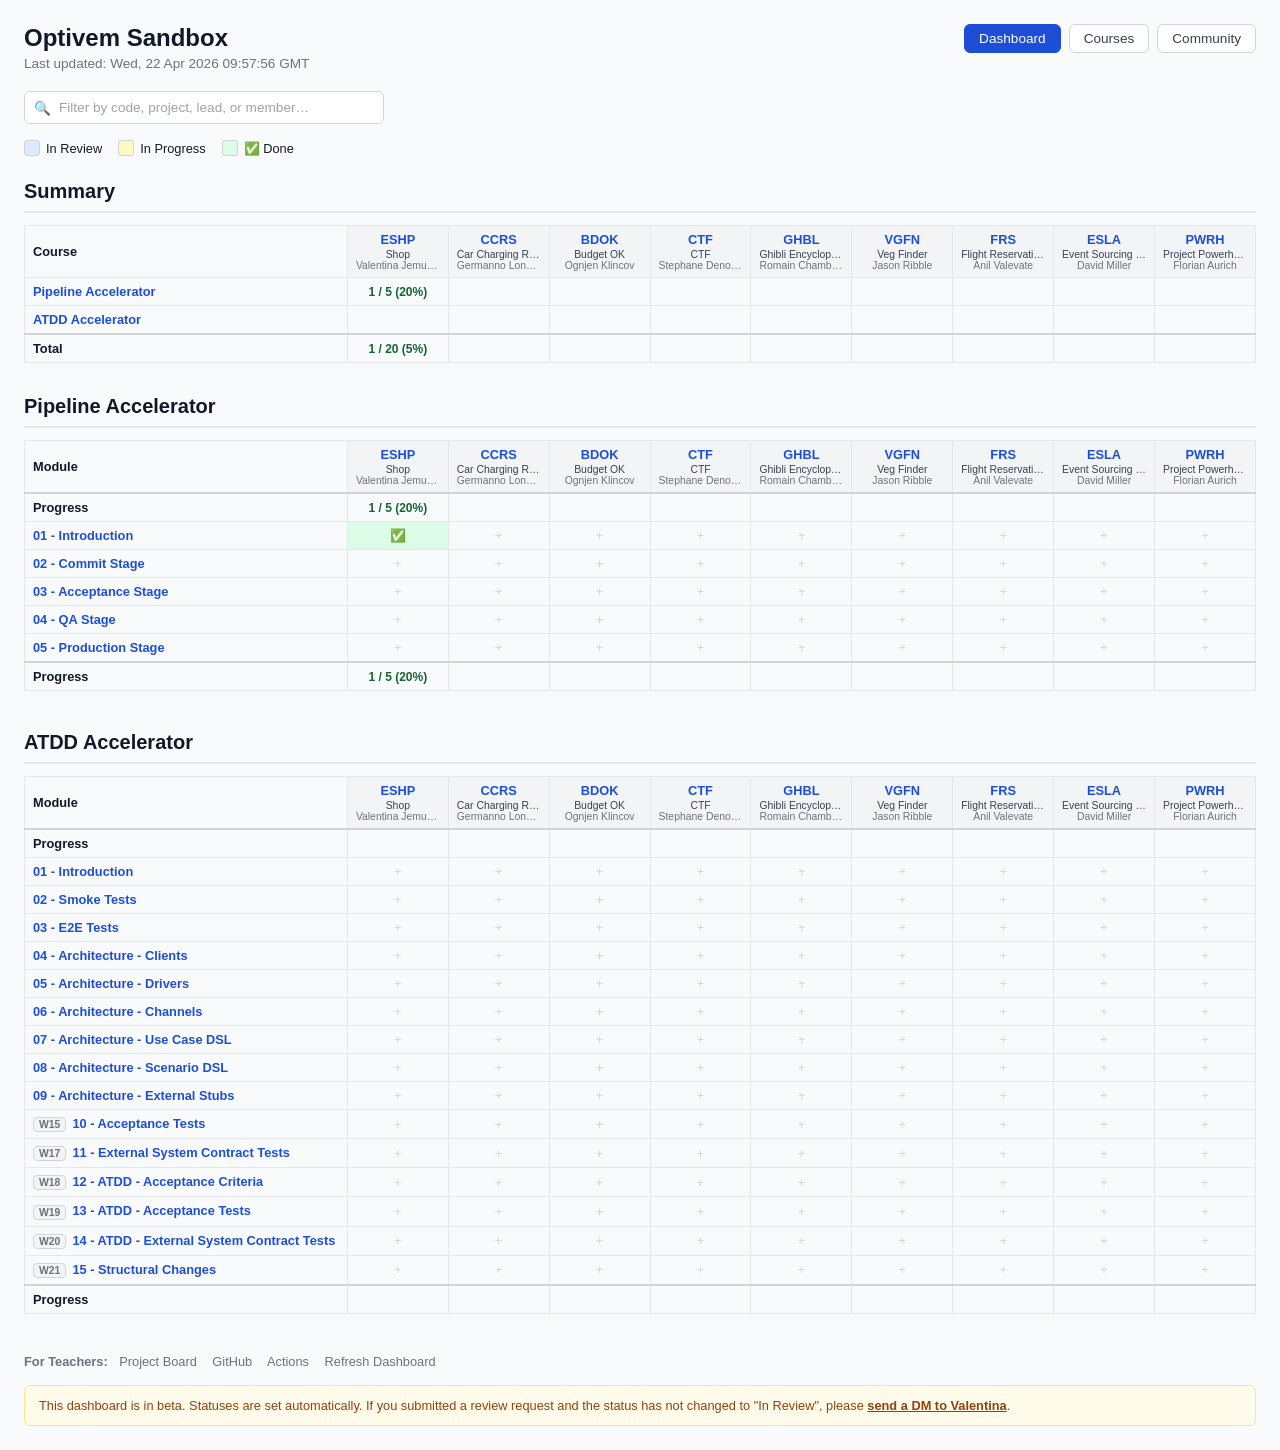
==== commit de0591ab: "chore: regenerate dashboard [skip ci]" ====
--- a/docs/index.html
+++ b/docs/index.html
@@ -102,7 +102,7 @@
   <div class="header">
     <div class="header-left">
       <h1>Optivem Sandbox</h1>
-      <p class="subtitle">Last updated: Wed, 22 Apr 2026 08:18:27 GMT</p>
+      <p class="subtitle">Last updated: Wed, 22 Apr 2026 09:57:56 GMT</p>
     </div>
     <nav class="nav-tabs">
       <span class="nav-tab active">Dashboard</span>
@@ -128,7 +128,7 @@
         <thead>
           <tr>
             <th class="summary-label">Course</th>
-            <th class="project-header" title="Shop — 0 / 20 modules completed (0%)"><a href="https://github.com/optivem/shop" target="_blank" rel="noopener" title="Shop">ESHP</a><div class="project-full-name">Shop</div><div class="project-lead">Valentina Jemuovic</div></th>
+            <th class="project-header" title="Shop — 1 / 20 modules completed (5%)"><a href="https://github.com/optivem/shop" target="_blank" rel="noopener" title="Shop">ESHP</a><div class="project-full-name">Shop</div><div class="project-lead">Valentina Jemuovic</div></th>
             <th class="project-header" title="Car Charging Reservation System — 0 / 20 modules completed (0%)"><a href="https://github.com/longhibeck/car-charging-reservation-system" target="_blank" rel="noopener" title="Car Charging Reservation System">CCRS</a><div class="project-full-name">Car Charging Reservation System</div><div class="project-lead">Germanno Longhi Beck</div></th>
             <th class="project-header" title="Budget OK — 0 / 20 modules completed (0%)"><a href="https://github.com/ognjenkl/budget-ok" target="_blank" rel="noopener" title="Budget OK">BDOK</a><div class="project-full-name">Budget OK</div><div class="project-lead">Ognjen Klincov</div></th>
             <th class="project-header" title="CTF — 0 / 20 modules completed (0%)"><a href="https://github.com/CurlyFire/ctf-sandbox" target="_blank" rel="noopener" title="CTF">CTF</a><div class="project-full-name">CTF</div><div class="project-lead">Stephane Denomme</div></th>
@@ -142,7 +142,7 @@
         <tbody>
           <tr>
             <td class="summary-label"><a href="#course-pipeline">Pipeline Accelerator</a></td>
-              <td class="cell progress-cell progress-none"></td>
+              <td class="cell progress-cell progress-active">1 / 5 (20%)</td>
               <td class="cell progress-cell progress-none"></td>
               <td class="cell progress-cell progress-none"></td>
               <td class="cell progress-cell progress-none"></td>
@@ -166,7 +166,7 @@
           </tr>
           <tr class="progress-row">
             <td class="summary-label"><strong>Total</strong></td>
-              <td class="cell progress-cell progress-none"></td>
+              <td class="cell progress-cell progress-active">1 / 20 (5%)</td>
               <td class="cell progress-cell progress-none"></td>
               <td class="cell progress-cell progress-none"></td>
               <td class="cell progress-cell progress-none"></td>
@@ -188,7 +188,7 @@
         <thead>
           <tr>
             <th class="module-name">Module</th>
-            <th class="project-header" title="Shop — 0 / 5 modules completed (0%)"><a href="https://github.com/optivem/shop" target="_blank" rel="noopener" title="Shop">ESHP</a><div class="project-full-name">Shop</div><div class="project-lead">Valentina Jemuovic</div></th>
+            <th class="project-header" title="Shop — 1 / 5 modules completed (20%)"><a href="https://github.com/optivem/shop" target="_blank" rel="noopener" title="Shop">ESHP</a><div class="project-full-name">Shop</div><div class="project-lead">Valentina Jemuovic</div></th>
             <th class="project-header" title="Car Charging Reservation System — 0 / 5 modules completed (0%)"><a href="https://github.com/longhibeck/car-charging-reservation-system" target="_blank" rel="noopener" title="Car Charging Reservation System">CCRS</a><div class="project-full-name">Car Charging Reservation System</div><div class="project-lead">Germanno Longhi Beck</div></th>
             <th class="project-header" title="Budget OK — 0 / 5 modules completed (0%)"><a href="https://github.com/ognjenkl/budget-ok" target="_blank" rel="noopener" title="Budget OK">BDOK</a><div class="project-full-name">Budget OK</div><div class="project-lead">Ognjen Klincov</div></th>
             <th class="project-header" title="CTF — 0 / 5 modules completed (0%)"><a href="https://github.com/CurlyFire/ctf-sandbox" target="_blank" rel="noopener" title="CTF">CTF</a><div class="project-full-name">CTF</div><div class="project-lead">Stephane Denomme</div></th>
@@ -200,7 +200,7 @@
           </tr>
           <tr class="progress-row">
             <td class="module-name"><strong>Progress</strong></td>
-              <td class="cell progress-cell progress-none"></td>
+              <td class="cell progress-cell progress-active">1 / 5 (20%)</td>
               <td class="cell progress-cell progress-none"></td>
               <td class="cell progress-cell progress-none"></td>
               <td class="cell progress-cell progress-none"></td>
@@ -214,7 +214,7 @@
         <tbody>
           <tr>
             <td class="module-name"><a href="https://optivem.thinkific.com/courses/take/pipeline/texts/73800730-overview" target="_blank" rel="noopener">01 - Introduction</a></td>
-              <td class="cell cell-in-review"><a href="https://github.com/optivem/sandbox/issues/81" target="_blank" rel="noopener" title="ESHP: In Review">In Review</a></td>
+              <td class="cell cell-done"><a href="https://github.com/optivem/sandbox/issues/81" target="_blank" rel="noopener" title="ESHP: Done">✅</a></td>
               <td class="cell cell-missing"><a href="https://github.com/optivem/sandbox/issues/new?title=01%20-%20Introduction&body=%3E%20**%E2%9A%A0%EF%B8%8F%20This%20ticket%20is%20auto-generated.%20Please%20do%20not%20change%20the%20title%20or%20contents%20below.%20Just%20click%20the%20%22Create%22%20button%20below.%20After%20a%20few%20minutes%2C%20the%20ticket%20will%20be%20automatically%20assigned%20to%20a%20reviewer%20%E2%80%94%20no%20further%20action%20needed.%20You%20can%20add%20comments%20after%20the%20ticket%20is%20created.**%0A%0A%23%23%23%20Course%0A%0APipeline%20Accelerator%0A%0A%23%23%23%20Project%0A%0ACar%20Charging%20Reservation%20System%0A%0A%23%23%23%20Module%0A%0A01%20-%20Introduction%0A%0A%3E%20**%E2%9A%A0%EF%B8%8F%20This%20ticket%20is%20auto-generated.%20Please%20do%20not%20change%20the%20title%20or%20contents%20below.%20Just%20click%20the%20%22Create%22%20button%20below.%20After%20a%20few%20minutes%2C%20the%20ticket%20will%20be%20automatically%20assigned%20to%20a%20reviewer%20%E2%80%94%20no%20further%20action%20needed.%20You%20can%20add%20comments%20after%20the%20ticket%20is%20created.**" target="_blank" rel="noopener" title="Create ticket for CCRS - 01 - Introduction">+</a></td>
               <td class="cell cell-missing"><a href="https://github.com/optivem/sandbox/issues/new?title=01%20-%20Introduction&body=%3E%20**%E2%9A%A0%EF%B8%8F%20This%20ticket%20is%20auto-generated.%20Please%20do%20not%20change%20the%20title%20or%20contents%20below.%20Just%20click%20the%20%22Create%22%20button%20below.%20After%20a%20few%20minutes%2C%20the%20ticket%20will%20be%20automatically%20assigned%20to%20a%20reviewer%20%E2%80%94%20no%20further%20action%20needed.%20You%20can%20add%20comments%20after%20the%20ticket%20is%20created.**%0A%0A%23%23%23%20Course%0A%0APipeline%20Accelerator%0A%0A%23%23%23%20Project%0A%0ABudget%20OK%0A%0A%23%23%23%20Module%0A%0A01%20-%20Introduction%0A%0A%3E%20**%E2%9A%A0%EF%B8%8F%20This%20ticket%20is%20auto-generated.%20Please%20do%20not%20change%20the%20title%20or%20contents%20below.%20Just%20click%20the%20%22Create%22%20button%20below.%20After%20a%20few%20minutes%2C%20the%20ticket%20will%20be%20automatically%20assigned%20to%20a%20reviewer%20%E2%80%94%20no%20further%20action%20needed.%20You%20can%20add%20comments%20after%20the%20ticket%20is%20created.**" target="_blank" rel="noopener" title="Create ticket for BDOK - 01 - Introduction">+</a></td>
               <td class="cell cell-missing"><a href="https://github.com/optivem/sandbox/issues/new?title=01%20-%20Introduction&body=%3E%20**%E2%9A%A0%EF%B8%8F%20This%20ticket%20is%20auto-generated.%20Please%20do%20not%20change%20the%20title%20or%20contents%20below.%20Just%20click%20the%20%22Create%22%20button%20below.%20After%20a%20few%20minutes%2C%20the%20ticket%20will%20be%20automatically%20assigned%20to%20a%20reviewer%20%E2%80%94%20no%20further%20action%20needed.%20You%20can%20add%20comments%20after%20the%20ticket%20is%20created.**%0A%0A%23%23%23%20Course%0A%0APipeline%20Accelerator%0A%0A%23%23%23%20Project%0A%0ACTF%0A%0A%23%23%23%20Module%0A%0A01%20-%20Introduction%0A%0A%3E%20**%E2%9A%A0%EF%B8%8F%20This%20ticket%20is%20auto-generated.%20Please%20do%20not%20change%20the%20title%20or%20contents%20below.%20Just%20click%20the%20%22Create%22%20button%20below.%20After%20a%20few%20minutes%2C%20the%20ticket%20will%20be%20automatically%20assigned%20to%20a%20reviewer%20%E2%80%94%20no%20further%20action%20needed.%20You%20can%20add%20comments%20after%20the%20ticket%20is%20created.**" target="_blank" rel="noopener" title="Create ticket for CTF - 01 - Introduction">+</a></td>
@@ -274,7 +274,7 @@
           </tr>
           <tr class="progress-row">
             <td class="module-name"><strong>Progress</strong></td>
-              <td class="cell progress-cell progress-none"></td>
+              <td class="cell progress-cell progress-active">1 / 5 (20%)</td>
               <td class="cell progress-cell progress-none"></td>
               <td class="cell progress-cell progress-none"></td>
               <td class="cell progress-cell progress-none"></td>
@@ -527,9 +527,9 @@
         <span class="card-code">ESHP</span>
       </div>
       <div class="card-lead">Lead: <a href="https://github.com/valentinajemuovic" target="_blank" rel="noopener">Valentina Jemuovic</a></div>
-      
-      <ul class="card-modules">
-<li class="card-module-item"><span class="card-module-name"><a href="https://optivem.thinkific.com/courses/take/pipeline/texts/73800730-overview" target="_blank" rel="noopener">01 - Introduction</a></span><span class="card-module-status card-status-in-review"><a href="https://github.com/optivem/sandbox/issues/81" target="_blank" rel="noopener">In Review</a></span></li>
+      <div class="card-progress-label">1 / 5 (20%)</div>
+      <ul class="card-modules">
+<li class="card-module-item"><span class="card-module-name"><a href="https://optivem.thinkific.com/courses/take/pipeline/texts/73800730-overview" target="_blank" rel="noopener">01 - Introduction</a></span><span class="card-module-status card-status-done"><a href="https://github.com/optivem/sandbox/issues/81" target="_blank" rel="noopener">Done</a></span></li>
 <li class="card-module-item"><span class="card-module-name"><a href="https://optivem.thinkific.com/courses/take/pipeline/texts/73800764-overview" target="_blank" rel="noopener">02 - Commit Stage</a></span><span class="card-module-status card-status-missing"><a href="https://github.com/optivem/sandbox/issues/new?title=02%20-%20Commit%20Stage&body=%3E%20**%E2%9A%A0%EF%B8%8F%20This%20ticket%20is%20auto-generated.%20Please%20do%20not%20change%20the%20title%20or%20contents%20below.%20Just%20click%20the%20%22Create%22%20button%20below.%20After%20a%20few%20minutes%2C%20the%20ticket%20will%20be%20automatically%20assigned%20to%20a%20reviewer%20%E2%80%94%20no%20further%20action%20needed.%20You%20can%20add%20comments%20after%20the%20ticket%20is%20created.**%0A%0A%23%23%23%20Course%0A%0APipeline%20Accelerator%0A%0A%23%23%23%20Project%0A%0AShop%0A%0A%23%23%23%20Module%0A%0A02%20-%20Commit%20Stage%0A%0A%3E%20**%E2%9A%A0%EF%B8%8F%20This%20ticket%20is%20auto-generated.%20Please%20do%20not%20change%20the%20title%20or%20contents%20below.%20Just%20click%20the%20%22Create%22%20button%20below.%20After%20a%20few%20minutes%2C%20the%20ticket%20will%20be%20automatically%20assigned%20to%20a%20reviewer%20%E2%80%94%20no%20further%20action%20needed.%20You%20can%20add%20comments%20after%20the%20ticket%20is%20created.**" target="_blank" rel="noopener">+</a></span></li>
 <li class="card-module-item"><span class="card-module-name"><a href="https://optivem.thinkific.com/courses/take/pipeline/texts/73800794-overview" target="_blank" rel="noopener">03 - Acceptance Stage</a></span><span class="card-module-status card-status-missing"><a href="https://github.com/optivem/sandbox/issues/new?title=03%20-%20Acceptance%20Stage&body=%3E%20**%E2%9A%A0%EF%B8%8F%20This%20ticket%20is%20auto-generated.%20Please%20do%20not%20change%20the%20title%20or%20contents%20below.%20Just%20click%20the%20%22Create%22%20button%20below.%20After%20a%20few%20minutes%2C%20the%20ticket%20will%20be%20automatically%20assigned%20to%20a%20reviewer%20%E2%80%94%20no%20further%20action%20needed.%20You%20can%20add%20comments%20after%20the%20ticket%20is%20created.**%0A%0A%23%23%23%20Course%0A%0APipeline%20Accelerator%0A%0A%23%23%23%20Project%0A%0AShop%0A%0A%23%23%23%20Module%0A%0A03%20-%20Acceptance%20Stage%0A%0A%3E%20**%E2%9A%A0%EF%B8%8F%20This%20ticket%20is%20auto-generated.%20Please%20do%20not%20change%20the%20title%20or%20contents%20below.%20Just%20click%20the%20%22Create%22%20button%20below.%20After%20a%20few%20minutes%2C%20the%20ticket%20will%20be%20automatically%20assigned%20to%20a%20reviewer%20%E2%80%94%20no%20further%20action%20needed.%20You%20can%20add%20comments%20after%20the%20ticket%20is%20created.**" target="_blank" rel="noopener">+</a></span></li>
 <li class="card-module-item"><span class="card-module-name"><a href="https://optivem.thinkific.com/courses/take/pipeline/texts/73800819-overview" target="_blank" rel="noopener">04 - QA Stage</a></span><span class="card-module-status card-status-missing"><a href="https://github.com/optivem/sandbox/issues/new?title=04%20-%20QA%20Stage&body=%3E%20**%E2%9A%A0%EF%B8%8F%20This%20ticket%20is%20auto-generated.%20Please%20do%20not%20change%20the%20title%20or%20contents%20below.%20Just%20click%20the%20%22Create%22%20button%20below.%20After%20a%20few%20minutes%2C%20the%20ticket%20will%20be%20automatically%20assigned%20to%20a%20reviewer%20%E2%80%94%20no%20further%20action%20needed.%20You%20can%20add%20comments%20after%20the%20ticket%20is%20created.**%0A%0A%23%23%23%20Course%0A%0APipeline%20Accelerator%0A%0A%23%23%23%20Project%0A%0AShop%0A%0A%23%23%23%20Module%0A%0A04%20-%20QA%20Stage%0A%0A%3E%20**%E2%9A%A0%EF%B8%8F%20This%20ticket%20is%20auto-generated.%20Please%20do%20not%20change%20the%20title%20or%20contents%20below.%20Just%20click%20the%20%22Create%22%20button%20below.%20After%20a%20few%20minutes%2C%20the%20ticket%20will%20be%20automatically%20assigned%20to%20a%20reviewer%20%E2%80%94%20no%20further%20action%20needed.%20You%20can%20add%20comments%20after%20the%20ticket%20is%20created.**" target="_blank" rel="noopener">+</a></span></li>
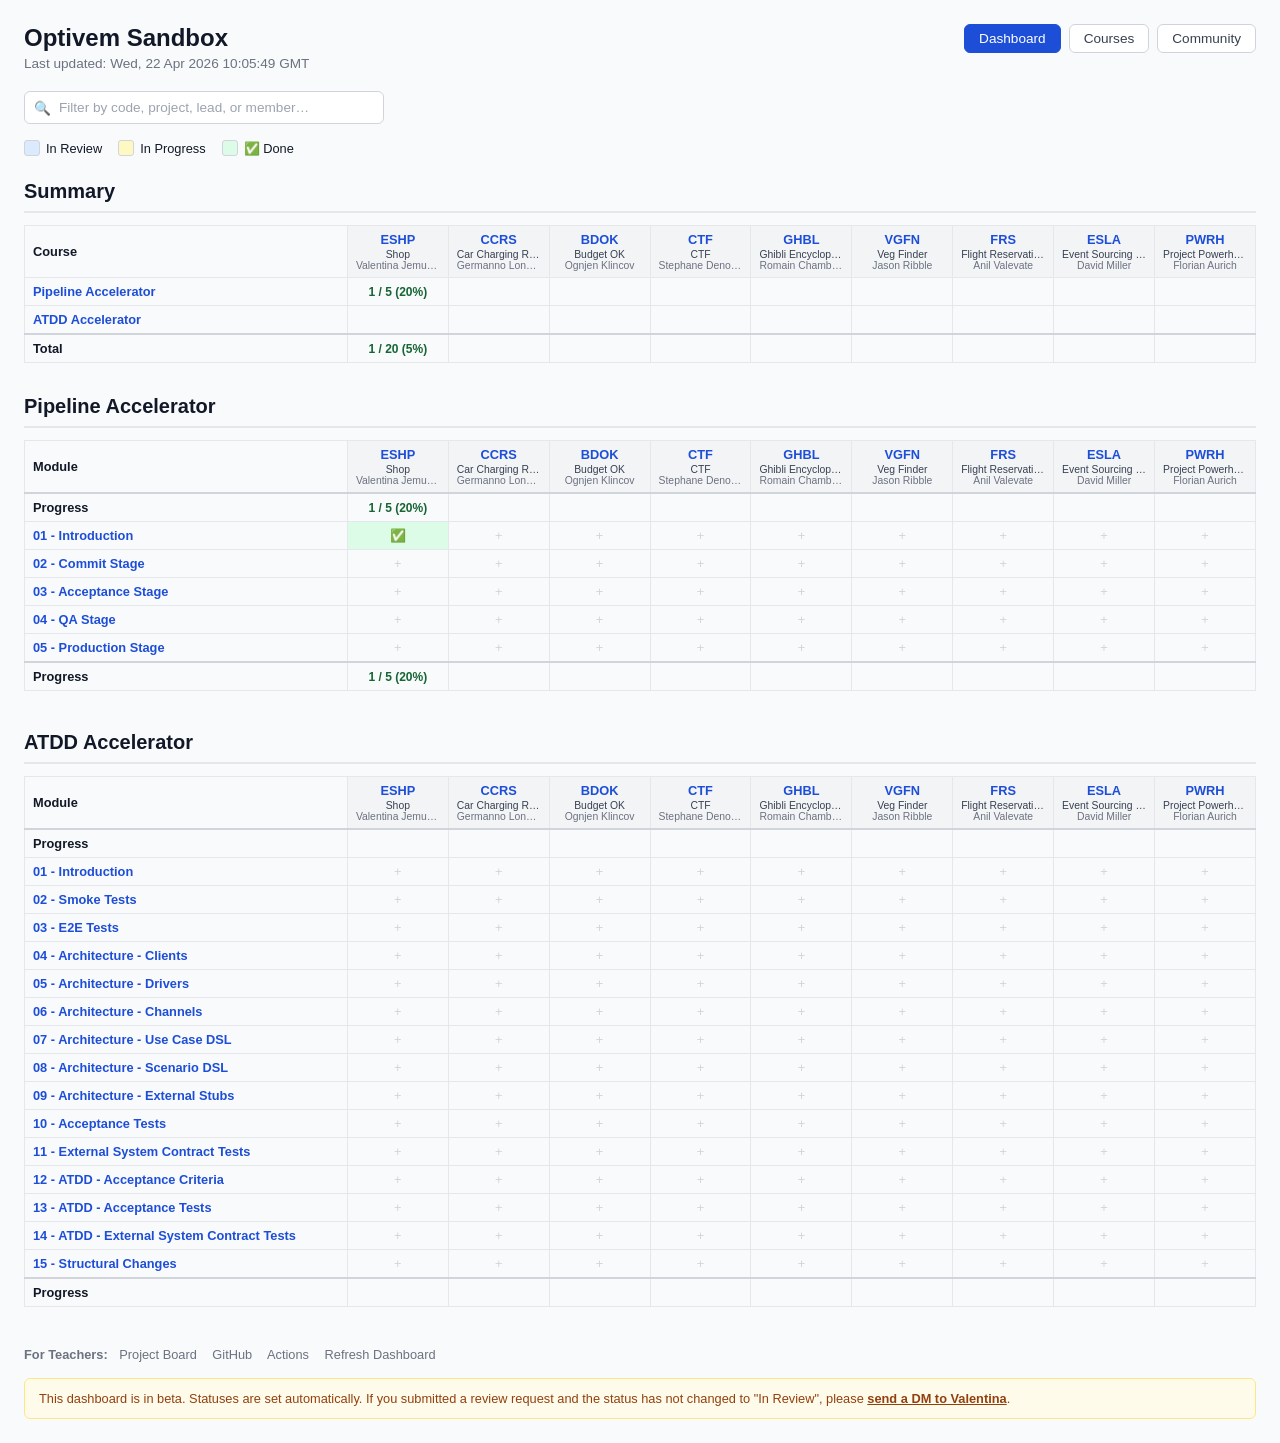
==== commit 259bd5d6: "chore: regenerate dashboard [skip ci]" ====
--- a/docs/index.html
+++ b/docs/index.html
@@ -27,7 +27,6 @@
     .module-name { text-align: left; font-weight: 600; background: #f9fafb; white-space: nowrap; width: 320px; min-width: 320px; max-width: 320px; }
     .module-name a { color: #1d4ed8; text-decoration: none; }
     .module-name a:hover { text-decoration: underline; }
-    .week-badge { display: inline-block; font-size: 0.65rem; font-weight: 600; color: #6b7280; background: #f3f4f6; border: 1px solid #d1d5db; border-radius: 4px; padding: 1px 5px; margin-right: 6px; vertical-align: middle; }
     .project-header { width: 80px; min-width: 80px; max-width: 80px; }
     .project-header a { color: #1d4ed8; text-decoration: none; }
     .project-header a:hover { text-decoration: underline; }
@@ -102,7 +101,7 @@
   <div class="header">
     <div class="header-left">
       <h1>Optivem Sandbox</h1>
-      <p class="subtitle">Last updated: Wed, 22 Apr 2026 09:57:56 GMT</p>
+      <p class="subtitle">Last updated: Wed, 22 Apr 2026 10:05:49 GMT</p>
     </div>
     <nav class="nav-tabs">
       <span class="nav-tab active">Dashboard</span>
@@ -429,7 +428,7 @@
               <td class="cell cell-missing"><a href="https://github.com/optivem/sandbox/issues/new?title=09%20-%20Architecture%20-%20External%20Stubs&body=%3E%20**%E2%9A%A0%EF%B8%8F%20This%20ticket%20is%20auto-generated.%20Please%20do%20not%20change%20the%20title%20or%20contents%20below.%20Just%20click%20the%20%22Create%22%20button%20below.%20After%20a%20few%20minutes%2C%20the%20ticket%20will%20be%20automatically%20assigned%20to%20a%20reviewer%20%E2%80%94%20no%20further%20action%20needed.%20You%20can%20add%20comments%20after%20the%20ticket%20is%20created.**%0A%0A%23%23%23%20Course%0A%0AATDD%20Accelerator%0A%0A%23%23%23%20Project%0A%0AProject%20Powerhouse%0A%0A%23%23%23%20Module%0A%0A09%20-%20Architecture%20-%20External%20Stubs%0A%0A%3E%20**%E2%9A%A0%EF%B8%8F%20This%20ticket%20is%20auto-generated.%20Please%20do%20not%20change%20the%20title%20or%20contents%20below.%20Just%20click%20the%20%22Create%22%20button%20below.%20After%20a%20few%20minutes%2C%20the%20ticket%20will%20be%20automatically%20assigned%20to%20a%20reviewer%20%E2%80%94%20no%20further%20action%20needed.%20You%20can%20add%20comments%20after%20the%20ticket%20is%20created.**" target="_blank" rel="noopener" title="Create ticket for PWRH - 09 - Architecture - External Stubs">+</a></td>
           </tr>
           <tr>
-            <td class="module-name"><span class="week-badge">W15</span><a href="https://optivem.thinkific.com/courses/take/atdd/texts/73297464-overview" target="_blank" rel="noopener">10 - Acceptance Tests</a></td>
+            <td class="module-name"><a href="https://optivem.thinkific.com/courses/take/atdd/texts/73297464-overview" target="_blank" rel="noopener">10 - Acceptance Tests</a></td>
               <td class="cell cell-missing"><a href="https://github.com/optivem/sandbox/issues/new?title=10%20-%20Acceptance%20Tests&body=%3E%20**%E2%9A%A0%EF%B8%8F%20This%20ticket%20is%20auto-generated.%20Please%20do%20not%20change%20the%20title%20or%20contents%20below.%20Just%20click%20the%20%22Create%22%20button%20below.%20After%20a%20few%20minutes%2C%20the%20ticket%20will%20be%20automatically%20assigned%20to%20a%20reviewer%20%E2%80%94%20no%20further%20action%20needed.%20You%20can%20add%20comments%20after%20the%20ticket%20is%20created.**%0A%0A%23%23%23%20Course%0A%0AATDD%20Accelerator%0A%0A%23%23%23%20Project%0A%0AShop%0A%0A%23%23%23%20Module%0A%0A10%20-%20Acceptance%20Tests%0A%0A%3E%20**%E2%9A%A0%EF%B8%8F%20This%20ticket%20is%20auto-generated.%20Please%20do%20not%20change%20the%20title%20or%20contents%20below.%20Just%20click%20the%20%22Create%22%20button%20below.%20After%20a%20few%20minutes%2C%20the%20ticket%20will%20be%20automatically%20assigned%20to%20a%20reviewer%20%E2%80%94%20no%20further%20action%20needed.%20You%20can%20add%20comments%20after%20the%20ticket%20is%20created.**" target="_blank" rel="noopener" title="Create ticket for ESHP - 10 - Acceptance Tests">+</a></td>
               <td class="cell cell-missing"><a href="https://github.com/optivem/sandbox/issues/new?title=10%20-%20Acceptance%20Tests&body=%3E%20**%E2%9A%A0%EF%B8%8F%20This%20ticket%20is%20auto-generated.%20Please%20do%20not%20change%20the%20title%20or%20contents%20below.%20Just%20click%20the%20%22Create%22%20button%20below.%20After%20a%20few%20minutes%2C%20the%20ticket%20will%20be%20automatically%20assigned%20to%20a%20reviewer%20%E2%80%94%20no%20further%20action%20needed.%20You%20can%20add%20comments%20after%20the%20ticket%20is%20created.**%0A%0A%23%23%23%20Course%0A%0AATDD%20Accelerator%0A%0A%23%23%23%20Project%0A%0ACar%20Charging%20Reservation%20System%0A%0A%23%23%23%20Module%0A%0A10%20-%20Acceptance%20Tests%0A%0A%3E%20**%E2%9A%A0%EF%B8%8F%20This%20ticket%20is%20auto-generated.%20Please%20do%20not%20change%20the%20title%20or%20contents%20below.%20Just%20click%20the%20%22Create%22%20button%20below.%20After%20a%20few%20minutes%2C%20the%20ticket%20will%20be%20automatically%20assigned%20to%20a%20reviewer%20%E2%80%94%20no%20further%20action%20needed.%20You%20can%20add%20comments%20after%20the%20ticket%20is%20created.**" target="_blank" rel="noopener" title="Create ticket for CCRS - 10 - Acceptance Tests">+</a></td>
               <td class="cell cell-missing"><a href="https://github.com/optivem/sandbox/issues/new?title=10%20-%20Acceptance%20Tests&body=%3E%20**%E2%9A%A0%EF%B8%8F%20This%20ticket%20is%20auto-generated.%20Please%20do%20not%20change%20the%20title%20or%20contents%20below.%20Just%20click%20the%20%22Create%22%20button%20below.%20After%20a%20few%20minutes%2C%20the%20ticket%20will%20be%20automatically%20assigned%20to%20a%20reviewer%20%E2%80%94%20no%20further%20action%20needed.%20You%20can%20add%20comments%20after%20the%20ticket%20is%20created.**%0A%0A%23%23%23%20Course%0A%0AATDD%20Accelerator%0A%0A%23%23%23%20Project%0A%0ABudget%20OK%0A%0A%23%23%23%20Module%0A%0A10%20-%20Acceptance%20Tests%0A%0A%3E%20**%E2%9A%A0%EF%B8%8F%20This%20ticket%20is%20auto-generated.%20Please%20do%20not%20change%20the%20title%20or%20contents%20below.%20Just%20click%20the%20%22Create%22%20button%20below.%20After%20a%20few%20minutes%2C%20the%20ticket%20will%20be%20automatically%20assigned%20to%20a%20reviewer%20%E2%80%94%20no%20further%20action%20needed.%20You%20can%20add%20comments%20after%20the%20ticket%20is%20created.**" target="_blank" rel="noopener" title="Create ticket for BDOK - 10 - Acceptance Tests">+</a></td>
@@ -441,7 +440,7 @@
               <td class="cell cell-missing"><a href="https://github.com/optivem/sandbox/issues/new?title=10%20-%20Acceptance%20Tests&body=%3E%20**%E2%9A%A0%EF%B8%8F%20This%20ticket%20is%20auto-generated.%20Please%20do%20not%20change%20the%20title%20or%20contents%20below.%20Just%20click%20the%20%22Create%22%20button%20below.%20After%20a%20few%20minutes%2C%20the%20ticket%20will%20be%20automatically%20assigned%20to%20a%20reviewer%20%E2%80%94%20no%20further%20action%20needed.%20You%20can%20add%20comments%20after%20the%20ticket%20is%20created.**%0A%0A%23%23%23%20Course%0A%0AATDD%20Accelerator%0A%0A%23%23%23%20Project%0A%0AProject%20Powerhouse%0A%0A%23%23%23%20Module%0A%0A10%20-%20Acceptance%20Tests%0A%0A%3E%20**%E2%9A%A0%EF%B8%8F%20This%20ticket%20is%20auto-generated.%20Please%20do%20not%20change%20the%20title%20or%20contents%20below.%20Just%20click%20the%20%22Create%22%20button%20below.%20After%20a%20few%20minutes%2C%20the%20ticket%20will%20be%20automatically%20assigned%20to%20a%20reviewer%20%E2%80%94%20no%20further%20action%20needed.%20You%20can%20add%20comments%20after%20the%20ticket%20is%20created.**" target="_blank" rel="noopener" title="Create ticket for PWRH - 10 - Acceptance Tests">+</a></td>
           </tr>
           <tr>
-            <td class="module-name"><span class="week-badge">W17</span><a href="https://optivem.thinkific.com/courses/take/atdd/texts/73597850-overview" target="_blank" rel="noopener">11 - External System Contract Tests</a></td>
+            <td class="module-name"><a href="https://optivem.thinkific.com/courses/take/atdd/texts/73597850-overview" target="_blank" rel="noopener">11 - External System Contract Tests</a></td>
               <td class="cell cell-missing"><a href="https://github.com/optivem/sandbox/issues/new?title=11%20-%20External%20System%20Contract%20Tests&body=%3E%20**%E2%9A%A0%EF%B8%8F%20This%20ticket%20is%20auto-generated.%20Please%20do%20not%20change%20the%20title%20or%20contents%20below.%20Just%20click%20the%20%22Create%22%20button%20below.%20After%20a%20few%20minutes%2C%20the%20ticket%20will%20be%20automatically%20assigned%20to%20a%20reviewer%20%E2%80%94%20no%20further%20action%20needed.%20You%20can%20add%20comments%20after%20the%20ticket%20is%20created.**%0A%0A%23%23%23%20Course%0A%0AATDD%20Accelerator%0A%0A%23%23%23%20Project%0A%0AShop%0A%0A%23%23%23%20Module%0A%0A11%20-%20External%20System%20Contract%20Tests%0A%0A%3E%20**%E2%9A%A0%EF%B8%8F%20This%20ticket%20is%20auto-generated.%20Please%20do%20not%20change%20the%20title%20or%20contents%20below.%20Just%20click%20the%20%22Create%22%20button%20below.%20After%20a%20few%20minutes%2C%20the%20ticket%20will%20be%20automatically%20assigned%20to%20a%20reviewer%20%E2%80%94%20no%20further%20action%20needed.%20You%20can%20add%20comments%20after%20the%20ticket%20is%20created.**" target="_blank" rel="noopener" title="Create ticket for ESHP - 11 - External System Contract Tests">+</a></td>
               <td class="cell cell-missing"><a href="https://github.com/optivem/sandbox/issues/new?title=11%20-%20External%20System%20Contract%20Tests&body=%3E%20**%E2%9A%A0%EF%B8%8F%20This%20ticket%20is%20auto-generated.%20Please%20do%20not%20change%20the%20title%20or%20contents%20below.%20Just%20click%20the%20%22Create%22%20button%20below.%20After%20a%20few%20minutes%2C%20the%20ticket%20will%20be%20automatically%20assigned%20to%20a%20reviewer%20%E2%80%94%20no%20further%20action%20needed.%20You%20can%20add%20comments%20after%20the%20ticket%20is%20created.**%0A%0A%23%23%23%20Course%0A%0AATDD%20Accelerator%0A%0A%23%23%23%20Project%0A%0ACar%20Charging%20Reservation%20System%0A%0A%23%23%23%20Module%0A%0A11%20-%20External%20System%20Contract%20Tests%0A%0A%3E%20**%E2%9A%A0%EF%B8%8F%20This%20ticket%20is%20auto-generated.%20Please%20do%20not%20change%20the%20title%20or%20contents%20below.%20Just%20click%20the%20%22Create%22%20button%20below.%20After%20a%20few%20minutes%2C%20the%20ticket%20will%20be%20automatically%20assigned%20to%20a%20reviewer%20%E2%80%94%20no%20further%20action%20needed.%20You%20can%20add%20comments%20after%20the%20ticket%20is%20created.**" target="_blank" rel="noopener" title="Create ticket for CCRS - 11 - External System Contract Tests">+</a></td>
               <td class="cell cell-missing"><a href="https://github.com/optivem/sandbox/issues/new?title=11%20-%20External%20System%20Contract%20Tests&body=%3E%20**%E2%9A%A0%EF%B8%8F%20This%20ticket%20is%20auto-generated.%20Please%20do%20not%20change%20the%20title%20or%20contents%20below.%20Just%20click%20the%20%22Create%22%20button%20below.%20After%20a%20few%20minutes%2C%20the%20ticket%20will%20be%20automatically%20assigned%20to%20a%20reviewer%20%E2%80%94%20no%20further%20action%20needed.%20You%20can%20add%20comments%20after%20the%20ticket%20is%20created.**%0A%0A%23%23%23%20Course%0A%0AATDD%20Accelerator%0A%0A%23%23%23%20Project%0A%0ABudget%20OK%0A%0A%23%23%23%20Module%0A%0A11%20-%20External%20System%20Contract%20Tests%0A%0A%3E%20**%E2%9A%A0%EF%B8%8F%20This%20ticket%20is%20auto-generated.%20Please%20do%20not%20change%20the%20title%20or%20contents%20below.%20Just%20click%20the%20%22Create%22%20button%20below.%20After%20a%20few%20minutes%2C%20the%20ticket%20will%20be%20automatically%20assigned%20to%20a%20reviewer%20%E2%80%94%20no%20further%20action%20needed.%20You%20can%20add%20comments%20after%20the%20ticket%20is%20created.**" target="_blank" rel="noopener" title="Create ticket for BDOK - 11 - External System Contract Tests">+</a></td>
@@ -453,7 +452,7 @@
               <td class="cell cell-missing"><a href="https://github.com/optivem/sandbox/issues/new?title=11%20-%20External%20System%20Contract%20Tests&body=%3E%20**%E2%9A%A0%EF%B8%8F%20This%20ticket%20is%20auto-generated.%20Please%20do%20not%20change%20the%20title%20or%20contents%20below.%20Just%20click%20the%20%22Create%22%20button%20below.%20After%20a%20few%20minutes%2C%20the%20ticket%20will%20be%20automatically%20assigned%20to%20a%20reviewer%20%E2%80%94%20no%20further%20action%20needed.%20You%20can%20add%20comments%20after%20the%20ticket%20is%20created.**%0A%0A%23%23%23%20Course%0A%0AATDD%20Accelerator%0A%0A%23%23%23%20Project%0A%0AProject%20Powerhouse%0A%0A%23%23%23%20Module%0A%0A11%20-%20External%20System%20Contract%20Tests%0A%0A%3E%20**%E2%9A%A0%EF%B8%8F%20This%20ticket%20is%20auto-generated.%20Please%20do%20not%20change%20the%20title%20or%20contents%20below.%20Just%20click%20the%20%22Create%22%20button%20below.%20After%20a%20few%20minutes%2C%20the%20ticket%20will%20be%20automatically%20assigned%20to%20a%20reviewer%20%E2%80%94%20no%20further%20action%20needed.%20You%20can%20add%20comments%20after%20the%20ticket%20is%20created.**" target="_blank" rel="noopener" title="Create ticket for PWRH - 11 - External System Contract Tests">+</a></td>
           </tr>
           <tr>
-            <td class="module-name"><span class="week-badge">W18</span><a href="https://optivem.thinkific.com/courses/take/atdd/texts/73487319-overview" target="_blank" rel="noopener">12 - ATDD - Acceptance Criteria</a></td>
+            <td class="module-name"><a href="https://optivem.thinkific.com/courses/take/atdd/texts/73487319-overview" target="_blank" rel="noopener">12 - ATDD - Acceptance Criteria</a></td>
               <td class="cell cell-missing"><a href="https://github.com/optivem/sandbox/issues/new?title=12%20-%20ATDD%20-%20Acceptance%20Criteria&body=%3E%20**%E2%9A%A0%EF%B8%8F%20This%20ticket%20is%20auto-generated.%20Please%20do%20not%20change%20the%20title%20or%20contents%20below.%20Just%20click%20the%20%22Create%22%20button%20below.%20After%20a%20few%20minutes%2C%20the%20ticket%20will%20be%20automatically%20assigned%20to%20a%20reviewer%20%E2%80%94%20no%20further%20action%20needed.%20You%20can%20add%20comments%20after%20the%20ticket%20is%20created.**%0A%0A%23%23%23%20Course%0A%0AATDD%20Accelerator%0A%0A%23%23%23%20Project%0A%0AShop%0A%0A%23%23%23%20Module%0A%0A12%20-%20ATDD%20-%20Acceptance%20Criteria%0A%0A%3E%20**%E2%9A%A0%EF%B8%8F%20This%20ticket%20is%20auto-generated.%20Please%20do%20not%20change%20the%20title%20or%20contents%20below.%20Just%20click%20the%20%22Create%22%20button%20below.%20After%20a%20few%20minutes%2C%20the%20ticket%20will%20be%20automatically%20assigned%20to%20a%20reviewer%20%E2%80%94%20no%20further%20action%20needed.%20You%20can%20add%20comments%20after%20the%20ticket%20is%20created.**" target="_blank" rel="noopener" title="Create ticket for ESHP - 12 - ATDD - Acceptance Criteria">+</a></td>
               <td class="cell cell-missing"><a href="https://github.com/optivem/sandbox/issues/new?title=12%20-%20ATDD%20-%20Acceptance%20Criteria&body=%3E%20**%E2%9A%A0%EF%B8%8F%20This%20ticket%20is%20auto-generated.%20Please%20do%20not%20change%20the%20title%20or%20contents%20below.%20Just%20click%20the%20%22Create%22%20button%20below.%20After%20a%20few%20minutes%2C%20the%20ticket%20will%20be%20automatically%20assigned%20to%20a%20reviewer%20%E2%80%94%20no%20further%20action%20needed.%20You%20can%20add%20comments%20after%20the%20ticket%20is%20created.**%0A%0A%23%23%23%20Course%0A%0AATDD%20Accelerator%0A%0A%23%23%23%20Project%0A%0ACar%20Charging%20Reservation%20System%0A%0A%23%23%23%20Module%0A%0A12%20-%20ATDD%20-%20Acceptance%20Criteria%0A%0A%3E%20**%E2%9A%A0%EF%B8%8F%20This%20ticket%20is%20auto-generated.%20Please%20do%20not%20change%20the%20title%20or%20contents%20below.%20Just%20click%20the%20%22Create%22%20button%20below.%20After%20a%20few%20minutes%2C%20the%20ticket%20will%20be%20automatically%20assigned%20to%20a%20reviewer%20%E2%80%94%20no%20further%20action%20needed.%20You%20can%20add%20comments%20after%20the%20ticket%20is%20created.**" target="_blank" rel="noopener" title="Create ticket for CCRS - 12 - ATDD - Acceptance Criteria">+</a></td>
               <td class="cell cell-missing"><a href="https://github.com/optivem/sandbox/issues/new?title=12%20-%20ATDD%20-%20Acceptance%20Criteria&body=%3E%20**%E2%9A%A0%EF%B8%8F%20This%20ticket%20is%20auto-generated.%20Please%20do%20not%20change%20the%20title%20or%20contents%20below.%20Just%20click%20the%20%22Create%22%20button%20below.%20After%20a%20few%20minutes%2C%20the%20ticket%20will%20be%20automatically%20assigned%20to%20a%20reviewer%20%E2%80%94%20no%20further%20action%20needed.%20You%20can%20add%20comments%20after%20the%20ticket%20is%20created.**%0A%0A%23%23%23%20Course%0A%0AATDD%20Accelerator%0A%0A%23%23%23%20Project%0A%0ABudget%20OK%0A%0A%23%23%23%20Module%0A%0A12%20-%20ATDD%20-%20Acceptance%20Criteria%0A%0A%3E%20**%E2%9A%A0%EF%B8%8F%20This%20ticket%20is%20auto-generated.%20Please%20do%20not%20change%20the%20title%20or%20contents%20below.%20Just%20click%20the%20%22Create%22%20button%20below.%20After%20a%20few%20minutes%2C%20the%20ticket%20will%20be%20automatically%20assigned%20to%20a%20reviewer%20%E2%80%94%20no%20further%20action%20needed.%20You%20can%20add%20comments%20after%20the%20ticket%20is%20created.**" target="_blank" rel="noopener" title="Create ticket for BDOK - 12 - ATDD - Acceptance Criteria">+</a></td>
@@ -465,7 +464,7 @@
               <td class="cell cell-missing"><a href="https://github.com/optivem/sandbox/issues/new?title=12%20-%20ATDD%20-%20Acceptance%20Criteria&body=%3E%20**%E2%9A%A0%EF%B8%8F%20This%20ticket%20is%20auto-generated.%20Please%20do%20not%20change%20the%20title%20or%20contents%20below.%20Just%20click%20the%20%22Create%22%20button%20below.%20After%20a%20few%20minutes%2C%20the%20ticket%20will%20be%20automatically%20assigned%20to%20a%20reviewer%20%E2%80%94%20no%20further%20action%20needed.%20You%20can%20add%20comments%20after%20the%20ticket%20is%20created.**%0A%0A%23%23%23%20Course%0A%0AATDD%20Accelerator%0A%0A%23%23%23%20Project%0A%0AProject%20Powerhouse%0A%0A%23%23%23%20Module%0A%0A12%20-%20ATDD%20-%20Acceptance%20Criteria%0A%0A%3E%20**%E2%9A%A0%EF%B8%8F%20This%20ticket%20is%20auto-generated.%20Please%20do%20not%20change%20the%20title%20or%20contents%20below.%20Just%20click%20the%20%22Create%22%20button%20below.%20After%20a%20few%20minutes%2C%20the%20ticket%20will%20be%20automatically%20assigned%20to%20a%20reviewer%20%E2%80%94%20no%20further%20action%20needed.%20You%20can%20add%20comments%20after%20the%20ticket%20is%20created.**" target="_blank" rel="noopener" title="Create ticket for PWRH - 12 - ATDD - Acceptance Criteria">+</a></td>
           </tr>
           <tr>
-            <td class="module-name"><span class="week-badge">W19</span><a href="https://optivem.thinkific.com/courses/take/atdd/texts/73653973-overview" target="_blank" rel="noopener">13 - ATDD - Acceptance Tests</a></td>
+            <td class="module-name"><a href="https://optivem.thinkific.com/courses/take/atdd/texts/73653973-overview" target="_blank" rel="noopener">13 - ATDD - Acceptance Tests</a></td>
               <td class="cell cell-missing"><a href="https://github.com/optivem/sandbox/issues/new?title=13%20-%20ATDD%20-%20Acceptance%20Tests&body=%3E%20**%E2%9A%A0%EF%B8%8F%20This%20ticket%20is%20auto-generated.%20Please%20do%20not%20change%20the%20title%20or%20contents%20below.%20Just%20click%20the%20%22Create%22%20button%20below.%20After%20a%20few%20minutes%2C%20the%20ticket%20will%20be%20automatically%20assigned%20to%20a%20reviewer%20%E2%80%94%20no%20further%20action%20needed.%20You%20can%20add%20comments%20after%20the%20ticket%20is%20created.**%0A%0A%23%23%23%20Course%0A%0AATDD%20Accelerator%0A%0A%23%23%23%20Project%0A%0AShop%0A%0A%23%23%23%20Module%0A%0A13%20-%20ATDD%20-%20Acceptance%20Tests%0A%0A%3E%20**%E2%9A%A0%EF%B8%8F%20This%20ticket%20is%20auto-generated.%20Please%20do%20not%20change%20the%20title%20or%20contents%20below.%20Just%20click%20the%20%22Create%22%20button%20below.%20After%20a%20few%20minutes%2C%20the%20ticket%20will%20be%20automatically%20assigned%20to%20a%20reviewer%20%E2%80%94%20no%20further%20action%20needed.%20You%20can%20add%20comments%20after%20the%20ticket%20is%20created.**" target="_blank" rel="noopener" title="Create ticket for ESHP - 13 - ATDD - Acceptance Tests">+</a></td>
               <td class="cell cell-missing"><a href="https://github.com/optivem/sandbox/issues/new?title=13%20-%20ATDD%20-%20Acceptance%20Tests&body=%3E%20**%E2%9A%A0%EF%B8%8F%20This%20ticket%20is%20auto-generated.%20Please%20do%20not%20change%20the%20title%20or%20contents%20below.%20Just%20click%20the%20%22Create%22%20button%20below.%20After%20a%20few%20minutes%2C%20the%20ticket%20will%20be%20automatically%20assigned%20to%20a%20reviewer%20%E2%80%94%20no%20further%20action%20needed.%20You%20can%20add%20comments%20after%20the%20ticket%20is%20created.**%0A%0A%23%23%23%20Course%0A%0AATDD%20Accelerator%0A%0A%23%23%23%20Project%0A%0ACar%20Charging%20Reservation%20System%0A%0A%23%23%23%20Module%0A%0A13%20-%20ATDD%20-%20Acceptance%20Tests%0A%0A%3E%20**%E2%9A%A0%EF%B8%8F%20This%20ticket%20is%20auto-generated.%20Please%20do%20not%20change%20the%20title%20or%20contents%20below.%20Just%20click%20the%20%22Create%22%20button%20below.%20After%20a%20few%20minutes%2C%20the%20ticket%20will%20be%20automatically%20assigned%20to%20a%20reviewer%20%E2%80%94%20no%20further%20action%20needed.%20You%20can%20add%20comments%20after%20the%20ticket%20is%20created.**" target="_blank" rel="noopener" title="Create ticket for CCRS - 13 - ATDD - Acceptance Tests">+</a></td>
               <td class="cell cell-missing"><a href="https://github.com/optivem/sandbox/issues/new?title=13%20-%20ATDD%20-%20Acceptance%20Tests&body=%3E%20**%E2%9A%A0%EF%B8%8F%20This%20ticket%20is%20auto-generated.%20Please%20do%20not%20change%20the%20title%20or%20contents%20below.%20Just%20click%20the%20%22Create%22%20button%20below.%20After%20a%20few%20minutes%2C%20the%20ticket%20will%20be%20automatically%20assigned%20to%20a%20reviewer%20%E2%80%94%20no%20further%20action%20needed.%20You%20can%20add%20comments%20after%20the%20ticket%20is%20created.**%0A%0A%23%23%23%20Course%0A%0AATDD%20Accelerator%0A%0A%23%23%23%20Project%0A%0ABudget%20OK%0A%0A%23%23%23%20Module%0A%0A13%20-%20ATDD%20-%20Acceptance%20Tests%0A%0A%3E%20**%E2%9A%A0%EF%B8%8F%20This%20ticket%20is%20auto-generated.%20Please%20do%20not%20change%20the%20title%20or%20contents%20below.%20Just%20click%20the%20%22Create%22%20button%20below.%20After%20a%20few%20minutes%2C%20the%20ticket%20will%20be%20automatically%20assigned%20to%20a%20reviewer%20%E2%80%94%20no%20further%20action%20needed.%20You%20can%20add%20comments%20after%20the%20ticket%20is%20created.**" target="_blank" rel="noopener" title="Create ticket for BDOK - 13 - ATDD - Acceptance Tests">+</a></td>
@@ -477,7 +476,7 @@
               <td class="cell cell-missing"><a href="https://github.com/optivem/sandbox/issues/new?title=13%20-%20ATDD%20-%20Acceptance%20Tests&body=%3E%20**%E2%9A%A0%EF%B8%8F%20This%20ticket%20is%20auto-generated.%20Please%20do%20not%20change%20the%20title%20or%20contents%20below.%20Just%20click%20the%20%22Create%22%20button%20below.%20After%20a%20few%20minutes%2C%20the%20ticket%20will%20be%20automatically%20assigned%20to%20a%20reviewer%20%E2%80%94%20no%20further%20action%20needed.%20You%20can%20add%20comments%20after%20the%20ticket%20is%20created.**%0A%0A%23%23%23%20Course%0A%0AATDD%20Accelerator%0A%0A%23%23%23%20Project%0A%0AProject%20Powerhouse%0A%0A%23%23%23%20Module%0A%0A13%20-%20ATDD%20-%20Acceptance%20Tests%0A%0A%3E%20**%E2%9A%A0%EF%B8%8F%20This%20ticket%20is%20auto-generated.%20Please%20do%20not%20change%20the%20title%20or%20contents%20below.%20Just%20click%20the%20%22Create%22%20button%20below.%20After%20a%20few%20minutes%2C%20the%20ticket%20will%20be%20automatically%20assigned%20to%20a%20reviewer%20%E2%80%94%20no%20further%20action%20needed.%20You%20can%20add%20comments%20after%20the%20ticket%20is%20created.**" target="_blank" rel="noopener" title="Create ticket for PWRH - 13 - ATDD - Acceptance Tests">+</a></td>
           </tr>
           <tr>
-            <td class="module-name"><span class="week-badge">W20</span><a href="https://optivem.thinkific.com/courses/take/atdd/texts/73673756-overview" target="_blank" rel="noopener">14 - ATDD - External System Contract Tests</a></td>
+            <td class="module-name"><a href="https://optivem.thinkific.com/courses/take/atdd/texts/73673756-overview" target="_blank" rel="noopener">14 - ATDD - External System Contract Tests</a></td>
               <td class="cell cell-missing"><a href="https://github.com/optivem/sandbox/issues/new?title=14%20-%20ATDD%20-%20External%20System%20Contract%20Tests&body=%3E%20**%E2%9A%A0%EF%B8%8F%20This%20ticket%20is%20auto-generated.%20Please%20do%20not%20change%20the%20title%20or%20contents%20below.%20Just%20click%20the%20%22Create%22%20button%20below.%20After%20a%20few%20minutes%2C%20the%20ticket%20will%20be%20automatically%20assigned%20to%20a%20reviewer%20%E2%80%94%20no%20further%20action%20needed.%20You%20can%20add%20comments%20after%20the%20ticket%20is%20created.**%0A%0A%23%23%23%20Course%0A%0AATDD%20Accelerator%0A%0A%23%23%23%20Project%0A%0AShop%0A%0A%23%23%23%20Module%0A%0A14%20-%20ATDD%20-%20External%20System%20Contract%20Tests%0A%0A%3E%20**%E2%9A%A0%EF%B8%8F%20This%20ticket%20is%20auto-generated.%20Please%20do%20not%20change%20the%20title%20or%20contents%20below.%20Just%20click%20the%20%22Create%22%20button%20below.%20After%20a%20few%20minutes%2C%20the%20ticket%20will%20be%20automatically%20assigned%20to%20a%20reviewer%20%E2%80%94%20no%20further%20action%20needed.%20You%20can%20add%20comments%20after%20the%20ticket%20is%20created.**" target="_blank" rel="noopener" title="Create ticket for ESHP - 14 - ATDD - External System Contract Tests">+</a></td>
               <td class="cell cell-missing"><a href="https://github.com/optivem/sandbox/issues/new?title=14%20-%20ATDD%20-%20External%20System%20Contract%20Tests&body=%3E%20**%E2%9A%A0%EF%B8%8F%20This%20ticket%20is%20auto-generated.%20Please%20do%20not%20change%20the%20title%20or%20contents%20below.%20Just%20click%20the%20%22Create%22%20button%20below.%20After%20a%20few%20minutes%2C%20the%20ticket%20will%20be%20automatically%20assigned%20to%20a%20reviewer%20%E2%80%94%20no%20further%20action%20needed.%20You%20can%20add%20comments%20after%20the%20ticket%20is%20created.**%0A%0A%23%23%23%20Course%0A%0AATDD%20Accelerator%0A%0A%23%23%23%20Project%0A%0ACar%20Charging%20Reservation%20System%0A%0A%23%23%23%20Module%0A%0A14%20-%20ATDD%20-%20External%20System%20Contract%20Tests%0A%0A%3E%20**%E2%9A%A0%EF%B8%8F%20This%20ticket%20is%20auto-generated.%20Please%20do%20not%20change%20the%20title%20or%20contents%20below.%20Just%20click%20the%20%22Create%22%20button%20below.%20After%20a%20few%20minutes%2C%20the%20ticket%20will%20be%20automatically%20assigned%20to%20a%20reviewer%20%E2%80%94%20no%20further%20action%20needed.%20You%20can%20add%20comments%20after%20the%20ticket%20is%20created.**" target="_blank" rel="noopener" title="Create ticket for CCRS - 14 - ATDD - External System Contract Tests">+</a></td>
               <td class="cell cell-missing"><a href="https://github.com/optivem/sandbox/issues/new?title=14%20-%20ATDD%20-%20External%20System%20Contract%20Tests&body=%3E%20**%E2%9A%A0%EF%B8%8F%20This%20ticket%20is%20auto-generated.%20Please%20do%20not%20change%20the%20title%20or%20contents%20below.%20Just%20click%20the%20%22Create%22%20button%20below.%20After%20a%20few%20minutes%2C%20the%20ticket%20will%20be%20automatically%20assigned%20to%20a%20reviewer%20%E2%80%94%20no%20further%20action%20needed.%20You%20can%20add%20comments%20after%20the%20ticket%20is%20created.**%0A%0A%23%23%23%20Course%0A%0AATDD%20Accelerator%0A%0A%23%23%23%20Project%0A%0ABudget%20OK%0A%0A%23%23%23%20Module%0A%0A14%20-%20ATDD%20-%20External%20System%20Contract%20Tests%0A%0A%3E%20**%E2%9A%A0%EF%B8%8F%20This%20ticket%20is%20auto-generated.%20Please%20do%20not%20change%20the%20title%20or%20contents%20below.%20Just%20click%20the%20%22Create%22%20button%20below.%20After%20a%20few%20minutes%2C%20the%20ticket%20will%20be%20automatically%20assigned%20to%20a%20reviewer%20%E2%80%94%20no%20further%20action%20needed.%20You%20can%20add%20comments%20after%20the%20ticket%20is%20created.**" target="_blank" rel="noopener" title="Create ticket for BDOK - 14 - ATDD - External System Contract Tests">+</a></td>
@@ -489,7 +488,7 @@
               <td class="cell cell-missing"><a href="https://github.com/optivem/sandbox/issues/new?title=14%20-%20ATDD%20-%20External%20System%20Contract%20Tests&body=%3E%20**%E2%9A%A0%EF%B8%8F%20This%20ticket%20is%20auto-generated.%20Please%20do%20not%20change%20the%20title%20or%20contents%20below.%20Just%20click%20the%20%22Create%22%20button%20below.%20After%20a%20few%20minutes%2C%20the%20ticket%20will%20be%20automatically%20assigned%20to%20a%20reviewer%20%E2%80%94%20no%20further%20action%20needed.%20You%20can%20add%20comments%20after%20the%20ticket%20is%20created.**%0A%0A%23%23%23%20Course%0A%0AATDD%20Accelerator%0A%0A%23%23%23%20Project%0A%0AProject%20Powerhouse%0A%0A%23%23%23%20Module%0A%0A14%20-%20ATDD%20-%20External%20System%20Contract%20Tests%0A%0A%3E%20**%E2%9A%A0%EF%B8%8F%20This%20ticket%20is%20auto-generated.%20Please%20do%20not%20change%20the%20title%20or%20contents%20below.%20Just%20click%20the%20%22Create%22%20button%20below.%20After%20a%20few%20minutes%2C%20the%20ticket%20will%20be%20automatically%20assigned%20to%20a%20reviewer%20%E2%80%94%20no%20further%20action%20needed.%20You%20can%20add%20comments%20after%20the%20ticket%20is%20created.**" target="_blank" rel="noopener" title="Create ticket for PWRH - 14 - ATDD - External System Contract Tests">+</a></td>
           </tr>
           <tr>
-            <td class="module-name"><span class="week-badge">W21</span><a href="https://optivem.thinkific.com/courses/take/atdd/texts/73673769-overview" target="_blank" rel="noopener">15 - Structural Changes</a></td>
+            <td class="module-name"><a href="https://optivem.thinkific.com/courses/take/atdd/texts/73673769-overview" target="_blank" rel="noopener">15 - Structural Changes</a></td>
               <td class="cell cell-missing"><a href="https://github.com/optivem/sandbox/issues/new?title=15%20-%20Structural%20Changes&body=%3E%20**%E2%9A%A0%EF%B8%8F%20This%20ticket%20is%20auto-generated.%20Please%20do%20not%20change%20the%20title%20or%20contents%20below.%20Just%20click%20the%20%22Create%22%20button%20below.%20After%20a%20few%20minutes%2C%20the%20ticket%20will%20be%20automatically%20assigned%20to%20a%20reviewer%20%E2%80%94%20no%20further%20action%20needed.%20You%20can%20add%20comments%20after%20the%20ticket%20is%20created.**%0A%0A%23%23%23%20Course%0A%0AATDD%20Accelerator%0A%0A%23%23%23%20Project%0A%0AShop%0A%0A%23%23%23%20Module%0A%0A15%20-%20Structural%20Changes%0A%0A%3E%20**%E2%9A%A0%EF%B8%8F%20This%20ticket%20is%20auto-generated.%20Please%20do%20not%20change%20the%20title%20or%20contents%20below.%20Just%20click%20the%20%22Create%22%20button%20below.%20After%20a%20few%20minutes%2C%20the%20ticket%20will%20be%20automatically%20assigned%20to%20a%20reviewer%20%E2%80%94%20no%20further%20action%20needed.%20You%20can%20add%20comments%20after%20the%20ticket%20is%20created.**" target="_blank" rel="noopener" title="Create ticket for ESHP - 15 - Structural Changes">+</a></td>
               <td class="cell cell-missing"><a href="https://github.com/optivem/sandbox/issues/new?title=15%20-%20Structural%20Changes&body=%3E%20**%E2%9A%A0%EF%B8%8F%20This%20ticket%20is%20auto-generated.%20Please%20do%20not%20change%20the%20title%20or%20contents%20below.%20Just%20click%20the%20%22Create%22%20button%20below.%20After%20a%20few%20minutes%2C%20the%20ticket%20will%20be%20automatically%20assigned%20to%20a%20reviewer%20%E2%80%94%20no%20further%20action%20needed.%20You%20can%20add%20comments%20after%20the%20ticket%20is%20created.**%0A%0A%23%23%23%20Course%0A%0AATDD%20Accelerator%0A%0A%23%23%23%20Project%0A%0ACar%20Charging%20Reservation%20System%0A%0A%23%23%23%20Module%0A%0A15%20-%20Structural%20Changes%0A%0A%3E%20**%E2%9A%A0%EF%B8%8F%20This%20ticket%20is%20auto-generated.%20Please%20do%20not%20change%20the%20title%20or%20contents%20below.%20Just%20click%20the%20%22Create%22%20button%20below.%20After%20a%20few%20minutes%2C%20the%20ticket%20will%20be%20automatically%20assigned%20to%20a%20reviewer%20%E2%80%94%20no%20further%20action%20needed.%20You%20can%20add%20comments%20after%20the%20ticket%20is%20created.**" target="_blank" rel="noopener" title="Create ticket for CCRS - 15 - Structural Changes">+</a></td>
               <td class="cell cell-missing"><a href="https://github.com/optivem/sandbox/issues/new?title=15%20-%20Structural%20Changes&body=%3E%20**%E2%9A%A0%EF%B8%8F%20This%20ticket%20is%20auto-generated.%20Please%20do%20not%20change%20the%20title%20or%20contents%20below.%20Just%20click%20the%20%22Create%22%20button%20below.%20After%20a%20few%20minutes%2C%20the%20ticket%20will%20be%20automatically%20assigned%20to%20a%20reviewer%20%E2%80%94%20no%20further%20action%20needed.%20You%20can%20add%20comments%20after%20the%20ticket%20is%20created.**%0A%0A%23%23%23%20Course%0A%0AATDD%20Accelerator%0A%0A%23%23%23%20Project%0A%0ABudget%20OK%0A%0A%23%23%23%20Module%0A%0A15%20-%20Structural%20Changes%0A%0A%3E%20**%E2%9A%A0%EF%B8%8F%20This%20ticket%20is%20auto-generated.%20Please%20do%20not%20change%20the%20title%20or%20contents%20below.%20Just%20click%20the%20%22Create%22%20button%20below.%20After%20a%20few%20minutes%2C%20the%20ticket%20will%20be%20automatically%20assigned%20to%20a%20reviewer%20%E2%80%94%20no%20further%20action%20needed.%20You%20can%20add%20comments%20after%20the%20ticket%20is%20created.**" target="_blank" rel="noopener" title="Create ticket for BDOK - 15 - Structural Changes">+</a></td>
@@ -677,12 +676,12 @@
 <li class="card-module-item"><span class="card-module-name"><a href="https://optivem.thinkific.com/courses/take/atdd/texts/70114427-overview" target="_blank" rel="noopener">07 - Architecture - Use Case DSL</a></span><span class="card-module-status card-status-missing"><a href="https://github.com/optivem/sandbox/issues/new?title=07%20-%20Architecture%20-%20Use%20Case%20DSL&body=%3E%20**%E2%9A%A0%EF%B8%8F%20This%20ticket%20is%20auto-generated.%20Please%20do%20not%20change%20the%20title%20or%20contents%20below.%20Just%20click%20the%20%22Create%22%20button%20below.%20After%20a%20few%20minutes%2C%20the%20ticket%20will%20be%20automatically%20assigned%20to%20a%20reviewer%20%E2%80%94%20no%20further%20action%20needed.%20You%20can%20add%20comments%20after%20the%20ticket%20is%20created.**%0A%0A%23%23%23%20Course%0A%0AATDD%20Accelerator%0A%0A%23%23%23%20Project%0A%0AShop%0A%0A%23%23%23%20Module%0A%0A07%20-%20Architecture%20-%20Use%20Case%20DSL%0A%0A%3E%20**%E2%9A%A0%EF%B8%8F%20This%20ticket%20is%20auto-generated.%20Please%20do%20not%20change%20the%20title%20or%20contents%20below.%20Just%20click%20the%20%22Create%22%20button%20below.%20After%20a%20few%20minutes%2C%20the%20ticket%20will%20be%20automatically%20assigned%20to%20a%20reviewer%20%E2%80%94%20no%20further%20action%20needed.%20You%20can%20add%20comments%20after%20the%20ticket%20is%20created.**" target="_blank" rel="noopener">+</a></span></li>
 <li class="card-module-item"><span class="card-module-name"><a href="https://optivem.thinkific.com/courses/take/atdd/texts/73252031-overview" target="_blank" rel="noopener">08 - Architecture - Scenario DSL</a></span><span class="card-module-status card-status-missing"><a href="https://github.com/optivem/sandbox/issues/new?title=08%20-%20Architecture%20-%20Scenario%20DSL&body=%3E%20**%E2%9A%A0%EF%B8%8F%20This%20ticket%20is%20auto-generated.%20Please%20do%20not%20change%20the%20title%20or%20contents%20below.%20Just%20click%20the%20%22Create%22%20button%20below.%20After%20a%20few%20minutes%2C%20the%20ticket%20will%20be%20automatically%20assigned%20to%20a%20reviewer%20%E2%80%94%20no%20further%20action%20needed.%20You%20can%20add%20comments%20after%20the%20ticket%20is%20created.**%0A%0A%23%23%23%20Course%0A%0AATDD%20Accelerator%0A%0A%23%23%23%20Project%0A%0AShop%0A%0A%23%23%23%20Module%0A%0A08%20-%20Architecture%20-%20Scenario%20DSL%0A%0A%3E%20**%E2%9A%A0%EF%B8%8F%20This%20ticket%20is%20auto-generated.%20Please%20do%20not%20change%20the%20title%20or%20contents%20below.%20Just%20click%20the%20%22Create%22%20button%20below.%20After%20a%20few%20minutes%2C%20the%20ticket%20will%20be%20automatically%20assigned%20to%20a%20reviewer%20%E2%80%94%20no%20further%20action%20needed.%20You%20can%20add%20comments%20after%20the%20ticket%20is%20created.**" target="_blank" rel="noopener">+</a></span></li>
 <li class="card-module-item"><span class="card-module-name"><a href="https://optivem.thinkific.com/courses/take/atdd/texts/73513385-overview" target="_blank" rel="noopener">09 - Architecture - External Stubs</a></span><span class="card-module-status card-status-missing"><a href="https://github.com/optivem/sandbox/issues/new?title=09%20-%20Architecture%20-%20External%20Stubs&body=%3E%20**%E2%9A%A0%EF%B8%8F%20This%20ticket%20is%20auto-generated.%20Please%20do%20not%20change%20the%20title%20or%20contents%20below.%20Just%20click%20the%20%22Create%22%20button%20below.%20After%20a%20few%20minutes%2C%20the%20ticket%20will%20be%20automatically%20assigned%20to%20a%20reviewer%20%E2%80%94%20no%20further%20action%20needed.%20You%20can%20add%20comments%20after%20the%20ticket%20is%20created.**%0A%0A%23%23%23%20Course%0A%0AATDD%20Accelerator%0A%0A%23%23%23%20Project%0A%0AShop%0A%0A%23%23%23%20Module%0A%0A09%20-%20Architecture%20-%20External%20Stubs%0A%0A%3E%20**%E2%9A%A0%EF%B8%8F%20This%20ticket%20is%20auto-generated.%20Please%20do%20not%20change%20the%20title%20or%20contents%20below.%20Just%20click%20the%20%22Create%22%20button%20below.%20After%20a%20few%20minutes%2C%20the%20ticket%20will%20be%20automatically%20assigned%20to%20a%20reviewer%20%E2%80%94%20no%20further%20action%20needed.%20You%20can%20add%20comments%20after%20the%20ticket%20is%20created.**" target="_blank" rel="noopener">+</a></span></li>
-<li class="card-module-item"><span class="week-badge">W15</span><span class="card-module-name"><a href="https://optivem.thinkific.com/courses/take/atdd/texts/73297464-overview" target="_blank" rel="noopener">10 - Acceptance Tests</a></span><span class="card-module-status card-status-missing"><a href="https://github.com/optivem/sandbox/issues/new?title=10%20-%20Acceptance%20Tests&body=%3E%20**%E2%9A%A0%EF%B8%8F%20This%20ticket%20is%20auto-generated.%20Please%20do%20not%20change%20the%20title%20or%20contents%20below.%20Just%20click%20the%20%22Create%22%20button%20below.%20After%20a%20few%20minutes%2C%20the%20ticket%20will%20be%20automatically%20assigned%20to%20a%20reviewer%20%E2%80%94%20no%20further%20action%20needed.%20You%20can%20add%20comments%20after%20the%20ticket%20is%20created.**%0A%0A%23%23%23%20Course%0A%0AATDD%20Accelerator%0A%0A%23%23%23%20Project%0A%0AShop%0A%0A%23%23%23%20Module%0A%0A10%20-%20Acceptance%20Tests%0A%0A%3E%20**%E2%9A%A0%EF%B8%8F%20This%20ticket%20is%20auto-generated.%20Please%20do%20not%20change%20the%20title%20or%20contents%20below.%20Just%20click%20the%20%22Create%22%20button%20below.%20After%20a%20few%20minutes%2C%20the%20ticket%20will%20be%20automatically%20assigned%20to%20a%20reviewer%20%E2%80%94%20no%20further%20action%20needed.%20You%20can%20add%20comments%20after%20the%20ticket%20is%20created.**" target="_blank" rel="noopener">+</a></span></li>
-<li class="card-module-item"><span class="week-badge">W17</span><span class="card-module-name"><a href="https://optivem.thinkific.com/courses/take/atdd/texts/73597850-overview" target="_blank" rel="noopener">11 - External System Contract Tests</a></span><span class="card-module-status card-status-missing"><a href="https://github.com/optivem/sandbox/issues/new?title=11%20-%20External%20System%20Contract%20Tests&body=%3E%20**%E2%9A%A0%EF%B8%8F%20This%20ticket%20is%20auto-generated.%20Please%20do%20not%20change%20the%20title%20or%20contents%20below.%20Just%20click%20the%20%22Create%22%20button%20below.%20After%20a%20few%20minutes%2C%20the%20ticket%20will%20be%20automatically%20assigned%20to%20a%20reviewer%20%E2%80%94%20no%20further%20action%20needed.%20You%20can%20add%20comments%20after%20the%20ticket%20is%20created.**%0A%0A%23%23%23%20Course%0A%0AATDD%20Accelerator%0A%0A%23%23%23%20Project%0A%0AShop%0A%0A%23%23%23%20Module%0A%0A11%20-%20External%20System%20Contract%20Tests%0A%0A%3E%20**%E2%9A%A0%EF%B8%8F%20This%20ticket%20is%20auto-generated.%20Please%20do%20not%20change%20the%20title%20or%20contents%20below.%20Just%20click%20the%20%22Create%22%20button%20below.%20After%20a%20few%20minutes%2C%20the%20ticket%20will%20be%20automatically%20assigned%20to%20a%20reviewer%20%E2%80%94%20no%20further%20action%20needed.%20You%20can%20add%20comments%20after%20the%20ticket%20is%20created.**" target="_blank" rel="noopener">+</a></span></li>
-<li class="card-module-item"><span class="week-badge">W18</span><span class="card-module-name"><a href="https://optivem.thinkific.com/courses/take/atdd/texts/73487319-overview" target="_blank" rel="noopener">12 - ATDD - Acceptance Criteria</a></span><span class="card-module-status card-status-missing"><a href="https://github.com/optivem/sandbox/issues/new?title=12%20-%20ATDD%20-%20Acceptance%20Criteria&body=%3E%20**%E2%9A%A0%EF%B8%8F%20This%20ticket%20is%20auto-generated.%20Please%20do%20not%20change%20the%20title%20or%20contents%20below.%20Just%20click%20the%20%22Create%22%20button%20below.%20After%20a%20few%20minutes%2C%20the%20ticket%20will%20be%20automatically%20assigned%20to%20a%20reviewer%20%E2%80%94%20no%20further%20action%20needed.%20You%20can%20add%20comments%20after%20the%20ticket%20is%20created.**%0A%0A%23%23%23%20Course%0A%0AATDD%20Accelerator%0A%0A%23%23%23%20Project%0A%0AShop%0A%0A%23%23%23%20Module%0A%0A12%20-%20ATDD%20-%20Acceptance%20Criteria%0A%0A%3E%20**%E2%9A%A0%EF%B8%8F%20This%20ticket%20is%20auto-generated.%20Please%20do%20not%20change%20the%20title%20or%20contents%20below.%20Just%20click%20the%20%22Create%22%20button%20below.%20After%20a%20few%20minutes%2C%20the%20ticket%20will%20be%20automatically%20assigned%20to%20a%20reviewer%20%E2%80%94%20no%20further%20action%20needed.%20You%20can%20add%20comments%20after%20the%20ticket%20is%20created.**" target="_blank" rel="noopener">+</a></span></li>
-<li class="card-module-item"><span class="week-badge">W19</span><span class="card-module-name"><a href="https://optivem.thinkific.com/courses/take/atdd/texts/73653973-overview" target="_blank" rel="noopener">13 - ATDD - Acceptance Tests</a></span><span class="card-module-status card-status-missing"><a href="https://github.com/optivem/sandbox/issues/new?title=13%20-%20ATDD%20-%20Acceptance%20Tests&body=%3E%20**%E2%9A%A0%EF%B8%8F%20This%20ticket%20is%20auto-generated.%20Please%20do%20not%20change%20the%20title%20or%20contents%20below.%20Just%20click%20the%20%22Create%22%20button%20below.%20After%20a%20few%20minutes%2C%20the%20ticket%20will%20be%20automatically%20assigned%20to%20a%20reviewer%20%E2%80%94%20no%20further%20action%20needed.%20You%20can%20add%20comments%20after%20the%20ticket%20is%20created.**%0A%0A%23%23%23%20Course%0A%0AATDD%20Accelerator%0A%0A%23%23%23%20Project%0A%0AShop%0A%0A%23%23%23%20Module%0A%0A13%20-%20ATDD%20-%20Acceptance%20Tests%0A%0A%3E%20**%E2%9A%A0%EF%B8%8F%20This%20ticket%20is%20auto-generated.%20Please%20do%20not%20change%20the%20title%20or%20contents%20below.%20Just%20click%20the%20%22Create%22%20button%20below.%20After%20a%20few%20minutes%2C%20the%20ticket%20will%20be%20automatically%20assigned%20to%20a%20reviewer%20%E2%80%94%20no%20further%20action%20needed.%20You%20can%20add%20comments%20after%20the%20ticket%20is%20created.**" target="_blank" rel="noopener">+</a></span></li>
-<li class="card-module-item"><span class="week-badge">W20</span><span class="card-module-name"><a href="https://optivem.thinkific.com/courses/take/atdd/texts/73673756-overview" target="_blank" rel="noopener">14 - ATDD - External System Contract Tests</a></span><span class="card-module-status card-status-missing"><a href="https://github.com/optivem/sandbox/issues/new?title=14%20-%20ATDD%20-%20External%20System%20Contract%20Tests&body=%3E%20**%E2%9A%A0%EF%B8%8F%20This%20ticket%20is%20auto-generated.%20Please%20do%20not%20change%20the%20title%20or%20contents%20below.%20Just%20click%20the%20%22Create%22%20button%20below.%20After%20a%20few%20minutes%2C%20the%20ticket%20will%20be%20automatically%20assigned%20to%20a%20reviewer%20%E2%80%94%20no%20further%20action%20needed.%20You%20can%20add%20comments%20after%20the%20ticket%20is%20created.**%0A%0A%23%23%23%20Course%0A%0AATDD%20Accelerator%0A%0A%23%23%23%20Project%0A%0AShop%0A%0A%23%23%23%20Module%0A%0A14%20-%20ATDD%20-%20External%20System%20Contract%20Tests%0A%0A%3E%20**%E2%9A%A0%EF%B8%8F%20This%20ticket%20is%20auto-generated.%20Please%20do%20not%20change%20the%20title%20or%20contents%20below.%20Just%20click%20the%20%22Create%22%20button%20below.%20After%20a%20few%20minutes%2C%20the%20ticket%20will%20be%20automatically%20assigned%20to%20a%20reviewer%20%E2%80%94%20no%20further%20action%20needed.%20You%20can%20add%20comments%20after%20the%20ticket%20is%20created.**" target="_blank" rel="noopener">+</a></span></li>
-<li class="card-module-item"><span class="week-badge">W21</span><span class="card-module-name"><a href="https://optivem.thinkific.com/courses/take/atdd/texts/73673769-overview" target="_blank" rel="noopener">15 - Structural Changes</a></span><span class="card-module-status card-status-missing"><a href="https://github.com/optivem/sandbox/issues/new?title=15%20-%20Structural%20Changes&body=%3E%20**%E2%9A%A0%EF%B8%8F%20This%20ticket%20is%20auto-generated.%20Please%20do%20not%20change%20the%20title%20or%20contents%20below.%20Just%20click%20the%20%22Create%22%20button%20below.%20After%20a%20few%20minutes%2C%20the%20ticket%20will%20be%20automatically%20assigned%20to%20a%20reviewer%20%E2%80%94%20no%20further%20action%20needed.%20You%20can%20add%20comments%20after%20the%20ticket%20is%20created.**%0A%0A%23%23%23%20Course%0A%0AATDD%20Accelerator%0A%0A%23%23%23%20Project%0A%0AShop%0A%0A%23%23%23%20Module%0A%0A15%20-%20Structural%20Changes%0A%0A%3E%20**%E2%9A%A0%EF%B8%8F%20This%20ticket%20is%20auto-generated.%20Please%20do%20not%20change%20the%20title%20or%20contents%20below.%20Just%20click%20the%20%22Create%22%20button%20below.%20After%20a%20few%20minutes%2C%20the%20ticket%20will%20be%20automatically%20assigned%20to%20a%20reviewer%20%E2%80%94%20no%20further%20action%20needed.%20You%20can%20add%20comments%20after%20the%20ticket%20is%20created.**" target="_blank" rel="noopener">+</a></span></li>
+<li class="card-module-item"><span class="card-module-name"><a href="https://optivem.thinkific.com/courses/take/atdd/texts/73297464-overview" target="_blank" rel="noopener">10 - Acceptance Tests</a></span><span class="card-module-status card-status-missing"><a href="https://github.com/optivem/sandbox/issues/new?title=10%20-%20Acceptance%20Tests&body=%3E%20**%E2%9A%A0%EF%B8%8F%20This%20ticket%20is%20auto-generated.%20Please%20do%20not%20change%20the%20title%20or%20contents%20below.%20Just%20click%20the%20%22Create%22%20button%20below.%20After%20a%20few%20minutes%2C%20the%20ticket%20will%20be%20automatically%20assigned%20to%20a%20reviewer%20%E2%80%94%20no%20further%20action%20needed.%20You%20can%20add%20comments%20after%20the%20ticket%20is%20created.**%0A%0A%23%23%23%20Course%0A%0AATDD%20Accelerator%0A%0A%23%23%23%20Project%0A%0AShop%0A%0A%23%23%23%20Module%0A%0A10%20-%20Acceptance%20Tests%0A%0A%3E%20**%E2%9A%A0%EF%B8%8F%20This%20ticket%20is%20auto-generated.%20Please%20do%20not%20change%20the%20title%20or%20contents%20below.%20Just%20click%20the%20%22Create%22%20button%20below.%20After%20a%20few%20minutes%2C%20the%20ticket%20will%20be%20automatically%20assigned%20to%20a%20reviewer%20%E2%80%94%20no%20further%20action%20needed.%20You%20can%20add%20comments%20after%20the%20ticket%20is%20created.**" target="_blank" rel="noopener">+</a></span></li>
+<li class="card-module-item"><span class="card-module-name"><a href="https://optivem.thinkific.com/courses/take/atdd/texts/73597850-overview" target="_blank" rel="noopener">11 - External System Contract Tests</a></span><span class="card-module-status card-status-missing"><a href="https://github.com/optivem/sandbox/issues/new?title=11%20-%20External%20System%20Contract%20Tests&body=%3E%20**%E2%9A%A0%EF%B8%8F%20This%20ticket%20is%20auto-generated.%20Please%20do%20not%20change%20the%20title%20or%20contents%20below.%20Just%20click%20the%20%22Create%22%20button%20below.%20After%20a%20few%20minutes%2C%20the%20ticket%20will%20be%20automatically%20assigned%20to%20a%20reviewer%20%E2%80%94%20no%20further%20action%20needed.%20You%20can%20add%20comments%20after%20the%20ticket%20is%20created.**%0A%0A%23%23%23%20Course%0A%0AATDD%20Accelerator%0A%0A%23%23%23%20Project%0A%0AShop%0A%0A%23%23%23%20Module%0A%0A11%20-%20External%20System%20Contract%20Tests%0A%0A%3E%20**%E2%9A%A0%EF%B8%8F%20This%20ticket%20is%20auto-generated.%20Please%20do%20not%20change%20the%20title%20or%20contents%20below.%20Just%20click%20the%20%22Create%22%20button%20below.%20After%20a%20few%20minutes%2C%20the%20ticket%20will%20be%20automatically%20assigned%20to%20a%20reviewer%20%E2%80%94%20no%20further%20action%20needed.%20You%20can%20add%20comments%20after%20the%20ticket%20is%20created.**" target="_blank" rel="noopener">+</a></span></li>
+<li class="card-module-item"><span class="card-module-name"><a href="https://optivem.thinkific.com/courses/take/atdd/texts/73487319-overview" target="_blank" rel="noopener">12 - ATDD - Acceptance Criteria</a></span><span class="card-module-status card-status-missing"><a href="https://github.com/optivem/sandbox/issues/new?title=12%20-%20ATDD%20-%20Acceptance%20Criteria&body=%3E%20**%E2%9A%A0%EF%B8%8F%20This%20ticket%20is%20auto-generated.%20Please%20do%20not%20change%20the%20title%20or%20contents%20below.%20Just%20click%20the%20%22Create%22%20button%20below.%20After%20a%20few%20minutes%2C%20the%20ticket%20will%20be%20automatically%20assigned%20to%20a%20reviewer%20%E2%80%94%20no%20further%20action%20needed.%20You%20can%20add%20comments%20after%20the%20ticket%20is%20created.**%0A%0A%23%23%23%20Course%0A%0AATDD%20Accelerator%0A%0A%23%23%23%20Project%0A%0AShop%0A%0A%23%23%23%20Module%0A%0A12%20-%20ATDD%20-%20Acceptance%20Criteria%0A%0A%3E%20**%E2%9A%A0%EF%B8%8F%20This%20ticket%20is%20auto-generated.%20Please%20do%20not%20change%20the%20title%20or%20contents%20below.%20Just%20click%20the%20%22Create%22%20button%20below.%20After%20a%20few%20minutes%2C%20the%20ticket%20will%20be%20automatically%20assigned%20to%20a%20reviewer%20%E2%80%94%20no%20further%20action%20needed.%20You%20can%20add%20comments%20after%20the%20ticket%20is%20created.**" target="_blank" rel="noopener">+</a></span></li>
+<li class="card-module-item"><span class="card-module-name"><a href="https://optivem.thinkific.com/courses/take/atdd/texts/73653973-overview" target="_blank" rel="noopener">13 - ATDD - Acceptance Tests</a></span><span class="card-module-status card-status-missing"><a href="https://github.com/optivem/sandbox/issues/new?title=13%20-%20ATDD%20-%20Acceptance%20Tests&body=%3E%20**%E2%9A%A0%EF%B8%8F%20This%20ticket%20is%20auto-generated.%20Please%20do%20not%20change%20the%20title%20or%20contents%20below.%20Just%20click%20the%20%22Create%22%20button%20below.%20After%20a%20few%20minutes%2C%20the%20ticket%20will%20be%20automatically%20assigned%20to%20a%20reviewer%20%E2%80%94%20no%20further%20action%20needed.%20You%20can%20add%20comments%20after%20the%20ticket%20is%20created.**%0A%0A%23%23%23%20Course%0A%0AATDD%20Accelerator%0A%0A%23%23%23%20Project%0A%0AShop%0A%0A%23%23%23%20Module%0A%0A13%20-%20ATDD%20-%20Acceptance%20Tests%0A%0A%3E%20**%E2%9A%A0%EF%B8%8F%20This%20ticket%20is%20auto-generated.%20Please%20do%20not%20change%20the%20title%20or%20contents%20below.%20Just%20click%20the%20%22Create%22%20button%20below.%20After%20a%20few%20minutes%2C%20the%20ticket%20will%20be%20automatically%20assigned%20to%20a%20reviewer%20%E2%80%94%20no%20further%20action%20needed.%20You%20can%20add%20comments%20after%20the%20ticket%20is%20created.**" target="_blank" rel="noopener">+</a></span></li>
+<li class="card-module-item"><span class="card-module-name"><a href="https://optivem.thinkific.com/courses/take/atdd/texts/73673756-overview" target="_blank" rel="noopener">14 - ATDD - External System Contract Tests</a></span><span class="card-module-status card-status-missing"><a href="https://github.com/optivem/sandbox/issues/new?title=14%20-%20ATDD%20-%20External%20System%20Contract%20Tests&body=%3E%20**%E2%9A%A0%EF%B8%8F%20This%20ticket%20is%20auto-generated.%20Please%20do%20not%20change%20the%20title%20or%20contents%20below.%20Just%20click%20the%20%22Create%22%20button%20below.%20After%20a%20few%20minutes%2C%20the%20ticket%20will%20be%20automatically%20assigned%20to%20a%20reviewer%20%E2%80%94%20no%20further%20action%20needed.%20You%20can%20add%20comments%20after%20the%20ticket%20is%20created.**%0A%0A%23%23%23%20Course%0A%0AATDD%20Accelerator%0A%0A%23%23%23%20Project%0A%0AShop%0A%0A%23%23%23%20Module%0A%0A14%20-%20ATDD%20-%20External%20System%20Contract%20Tests%0A%0A%3E%20**%E2%9A%A0%EF%B8%8F%20This%20ticket%20is%20auto-generated.%20Please%20do%20not%20change%20the%20title%20or%20contents%20below.%20Just%20click%20the%20%22Create%22%20button%20below.%20After%20a%20few%20minutes%2C%20the%20ticket%20will%20be%20automatically%20assigned%20to%20a%20reviewer%20%E2%80%94%20no%20further%20action%20needed.%20You%20can%20add%20comments%20after%20the%20ticket%20is%20created.**" target="_blank" rel="noopener">+</a></span></li>
+<li class="card-module-item"><span class="card-module-name"><a href="https://optivem.thinkific.com/courses/take/atdd/texts/73673769-overview" target="_blank" rel="noopener">15 - Structural Changes</a></span><span class="card-module-status card-status-missing"><a href="https://github.com/optivem/sandbox/issues/new?title=15%20-%20Structural%20Changes&body=%3E%20**%E2%9A%A0%EF%B8%8F%20This%20ticket%20is%20auto-generated.%20Please%20do%20not%20change%20the%20title%20or%20contents%20below.%20Just%20click%20the%20%22Create%22%20button%20below.%20After%20a%20few%20minutes%2C%20the%20ticket%20will%20be%20automatically%20assigned%20to%20a%20reviewer%20%E2%80%94%20no%20further%20action%20needed.%20You%20can%20add%20comments%20after%20the%20ticket%20is%20created.**%0A%0A%23%23%23%20Course%0A%0AATDD%20Accelerator%0A%0A%23%23%23%20Project%0A%0AShop%0A%0A%23%23%23%20Module%0A%0A15%20-%20Structural%20Changes%0A%0A%3E%20**%E2%9A%A0%EF%B8%8F%20This%20ticket%20is%20auto-generated.%20Please%20do%20not%20change%20the%20title%20or%20contents%20below.%20Just%20click%20the%20%22Create%22%20button%20below.%20After%20a%20few%20minutes%2C%20the%20ticket%20will%20be%20automatically%20assigned%20to%20a%20reviewer%20%E2%80%94%20no%20further%20action%20needed.%20You%20can%20add%20comments%20after%20the%20ticket%20is%20created.**" target="_blank" rel="noopener">+</a></span></li>
       </ul>
     </div>
     <div class="card" data-filter="ccrs car charging reservation system germanno longhi beck longhibeck">
@@ -702,12 +701,12 @@
 <li class="card-module-item"><span class="card-module-name"><a href="https://optivem.thinkific.com/courses/take/atdd/texts/70114427-overview" target="_blank" rel="noopener">07 - Architecture - Use Case DSL</a></span><span class="card-module-status card-status-missing"><a href="https://github.com/optivem/sandbox/issues/new?title=07%20-%20Architecture%20-%20Use%20Case%20DSL&body=%3E%20**%E2%9A%A0%EF%B8%8F%20This%20ticket%20is%20auto-generated.%20Please%20do%20not%20change%20the%20title%20or%20contents%20below.%20Just%20click%20the%20%22Create%22%20button%20below.%20After%20a%20few%20minutes%2C%20the%20ticket%20will%20be%20automatically%20assigned%20to%20a%20reviewer%20%E2%80%94%20no%20further%20action%20needed.%20You%20can%20add%20comments%20after%20the%20ticket%20is%20created.**%0A%0A%23%23%23%20Course%0A%0AATDD%20Accelerator%0A%0A%23%23%23%20Project%0A%0ACar%20Charging%20Reservation%20System%0A%0A%23%23%23%20Module%0A%0A07%20-%20Architecture%20-%20Use%20Case%20DSL%0A%0A%3E%20**%E2%9A%A0%EF%B8%8F%20This%20ticket%20is%20auto-generated.%20Please%20do%20not%20change%20the%20title%20or%20contents%20below.%20Just%20click%20the%20%22Create%22%20button%20below.%20After%20a%20few%20minutes%2C%20the%20ticket%20will%20be%20automatically%20assigned%20to%20a%20reviewer%20%E2%80%94%20no%20further%20action%20needed.%20You%20can%20add%20comments%20after%20the%20ticket%20is%20created.**" target="_blank" rel="noopener">+</a></span></li>
 <li class="card-module-item"><span class="card-module-name"><a href="https://optivem.thinkific.com/courses/take/atdd/texts/73252031-overview" target="_blank" rel="noopener">08 - Architecture - Scenario DSL</a></span><span class="card-module-status card-status-missing"><a href="https://github.com/optivem/sandbox/issues/new?title=08%20-%20Architecture%20-%20Scenario%20DSL&body=%3E%20**%E2%9A%A0%EF%B8%8F%20This%20ticket%20is%20auto-generated.%20Please%20do%20not%20change%20the%20title%20or%20contents%20below.%20Just%20click%20the%20%22Create%22%20button%20below.%20After%20a%20few%20minutes%2C%20the%20ticket%20will%20be%20automatically%20assigned%20to%20a%20reviewer%20%E2%80%94%20no%20further%20action%20needed.%20You%20can%20add%20comments%20after%20the%20ticket%20is%20created.**%0A%0A%23%23%23%20Course%0A%0AATDD%20Accelerator%0A%0A%23%23%23%20Project%0A%0ACar%20Charging%20Reservation%20System%0A%0A%23%23%23%20Module%0A%0A08%20-%20Architecture%20-%20Scenario%20DSL%0A%0A%3E%20**%E2%9A%A0%EF%B8%8F%20This%20ticket%20is%20auto-generated.%20Please%20do%20not%20change%20the%20title%20or%20contents%20below.%20Just%20click%20the%20%22Create%22%20button%20below.%20After%20a%20few%20minutes%2C%20the%20ticket%20will%20be%20automatically%20assigned%20to%20a%20reviewer%20%E2%80%94%20no%20further%20action%20needed.%20You%20can%20add%20comments%20after%20the%20ticket%20is%20created.**" target="_blank" rel="noopener">+</a></span></li>
 <li class="card-module-item"><span class="card-module-name"><a href="https://optivem.thinkific.com/courses/take/atdd/texts/73513385-overview" target="_blank" rel="noopener">09 - Architecture - External Stubs</a></span><span class="card-module-status card-status-missing"><a href="https://github.com/optivem/sandbox/issues/new?title=09%20-%20Architecture%20-%20External%20Stubs&body=%3E%20**%E2%9A%A0%EF%B8%8F%20This%20ticket%20is%20auto-generated.%20Please%20do%20not%20change%20the%20title%20or%20contents%20below.%20Just%20click%20the%20%22Create%22%20button%20below.%20After%20a%20few%20minutes%2C%20the%20ticket%20will%20be%20automatically%20assigned%20to%20a%20reviewer%20%E2%80%94%20no%20further%20action%20needed.%20You%20can%20add%20comments%20after%20the%20ticket%20is%20created.**%0A%0A%23%23%23%20Course%0A%0AATDD%20Accelerator%0A%0A%23%23%23%20Project%0A%0ACar%20Charging%20Reservation%20System%0A%0A%23%23%23%20Module%0A%0A09%20-%20Architecture%20-%20External%20Stubs%0A%0A%3E%20**%E2%9A%A0%EF%B8%8F%20This%20ticket%20is%20auto-generated.%20Please%20do%20not%20change%20the%20title%20or%20contents%20below.%20Just%20click%20the%20%22Create%22%20button%20below.%20After%20a%20few%20minutes%2C%20the%20ticket%20will%20be%20automatically%20assigned%20to%20a%20reviewer%20%E2%80%94%20no%20further%20action%20needed.%20You%20can%20add%20comments%20after%20the%20ticket%20is%20created.**" target="_blank" rel="noopener">+</a></span></li>
-<li class="card-module-item"><span class="week-badge">W15</span><span class="card-module-name"><a href="https://optivem.thinkific.com/courses/take/atdd/texts/73297464-overview" target="_blank" rel="noopener">10 - Acceptance Tests</a></span><span class="card-module-status card-status-missing"><a href="https://github.com/optivem/sandbox/issues/new?title=10%20-%20Acceptance%20Tests&body=%3E%20**%E2%9A%A0%EF%B8%8F%20This%20ticket%20is%20auto-generated.%20Please%20do%20not%20change%20the%20title%20or%20contents%20below.%20Just%20click%20the%20%22Create%22%20button%20below.%20After%20a%20few%20minutes%2C%20the%20ticket%20will%20be%20automatically%20assigned%20to%20a%20reviewer%20%E2%80%94%20no%20further%20action%20needed.%20You%20can%20add%20comments%20after%20the%20ticket%20is%20created.**%0A%0A%23%23%23%20Course%0A%0AATDD%20Accelerator%0A%0A%23%23%23%20Project%0A%0ACar%20Charging%20Reservation%20System%0A%0A%23%23%23%20Module%0A%0A10%20-%20Acceptance%20Tests%0A%0A%3E%20**%E2%9A%A0%EF%B8%8F%20This%20ticket%20is%20auto-generated.%20Please%20do%20not%20change%20the%20title%20or%20contents%20below.%20Just%20click%20the%20%22Create%22%20button%20below.%20After%20a%20few%20minutes%2C%20the%20ticket%20will%20be%20automatically%20assigned%20to%20a%20reviewer%20%E2%80%94%20no%20further%20action%20needed.%20You%20can%20add%20comments%20after%20the%20ticket%20is%20created.**" target="_blank" rel="noopener">+</a></span></li>
-<li class="card-module-item"><span class="week-badge">W17</span><span class="card-module-name"><a href="https://optivem.thinkific.com/courses/take/atdd/texts/73597850-overview" target="_blank" rel="noopener">11 - External System Contract Tests</a></span><span class="card-module-status card-status-missing"><a href="https://github.com/optivem/sandbox/issues/new?title=11%20-%20External%20System%20Contract%20Tests&body=%3E%20**%E2%9A%A0%EF%B8%8F%20This%20ticket%20is%20auto-generated.%20Please%20do%20not%20change%20the%20title%20or%20contents%20below.%20Just%20click%20the%20%22Create%22%20button%20below.%20After%20a%20few%20minutes%2C%20the%20ticket%20will%20be%20automatically%20assigned%20to%20a%20reviewer%20%E2%80%94%20no%20further%20action%20needed.%20You%20can%20add%20comments%20after%20the%20ticket%20is%20created.**%0A%0A%23%23%23%20Course%0A%0AATDD%20Accelerator%0A%0A%23%23%23%20Project%0A%0ACar%20Charging%20Reservation%20System%0A%0A%23%23%23%20Module%0A%0A11%20-%20External%20System%20Contract%20Tests%0A%0A%3E%20**%E2%9A%A0%EF%B8%8F%20This%20ticket%20is%20auto-generated.%20Please%20do%20not%20change%20the%20title%20or%20contents%20below.%20Just%20click%20the%20%22Create%22%20button%20below.%20After%20a%20few%20minutes%2C%20the%20ticket%20will%20be%20automatically%20assigned%20to%20a%20reviewer%20%E2%80%94%20no%20further%20action%20needed.%20You%20can%20add%20comments%20after%20the%20ticket%20is%20created.**" target="_blank" rel="noopener">+</a></span></li>
-<li class="card-module-item"><span class="week-badge">W18</span><span class="card-module-name"><a href="https://optivem.thinkific.com/courses/take/atdd/texts/73487319-overview" target="_blank" rel="noopener">12 - ATDD - Acceptance Criteria</a></span><span class="card-module-status card-status-missing"><a href="https://github.com/optivem/sandbox/issues/new?title=12%20-%20ATDD%20-%20Acceptance%20Criteria&body=%3E%20**%E2%9A%A0%EF%B8%8F%20This%20ticket%20is%20auto-generated.%20Please%20do%20not%20change%20the%20title%20or%20contents%20below.%20Just%20click%20the%20%22Create%22%20button%20below.%20After%20a%20few%20minutes%2C%20the%20ticket%20will%20be%20automatically%20assigned%20to%20a%20reviewer%20%E2%80%94%20no%20further%20action%20needed.%20You%20can%20add%20comments%20after%20the%20ticket%20is%20created.**%0A%0A%23%23%23%20Course%0A%0AATDD%20Accelerator%0A%0A%23%23%23%20Project%0A%0ACar%20Charging%20Reservation%20System%0A%0A%23%23%23%20Module%0A%0A12%20-%20ATDD%20-%20Acceptance%20Criteria%0A%0A%3E%20**%E2%9A%A0%EF%B8%8F%20This%20ticket%20is%20auto-generated.%20Please%20do%20not%20change%20the%20title%20or%20contents%20below.%20Just%20click%20the%20%22Create%22%20button%20below.%20After%20a%20few%20minutes%2C%20the%20ticket%20will%20be%20automatically%20assigned%20to%20a%20reviewer%20%E2%80%94%20no%20further%20action%20needed.%20You%20can%20add%20comments%20after%20the%20ticket%20is%20created.**" target="_blank" rel="noopener">+</a></span></li>
-<li class="card-module-item"><span class="week-badge">W19</span><span class="card-module-name"><a href="https://optivem.thinkific.com/courses/take/atdd/texts/73653973-overview" target="_blank" rel="noopener">13 - ATDD - Acceptance Tests</a></span><span class="card-module-status card-status-missing"><a href="https://github.com/optivem/sandbox/issues/new?title=13%20-%20ATDD%20-%20Acceptance%20Tests&body=%3E%20**%E2%9A%A0%EF%B8%8F%20This%20ticket%20is%20auto-generated.%20Please%20do%20not%20change%20the%20title%20or%20contents%20below.%20Just%20click%20the%20%22Create%22%20button%20below.%20After%20a%20few%20minutes%2C%20the%20ticket%20will%20be%20automatically%20assigned%20to%20a%20reviewer%20%E2%80%94%20no%20further%20action%20needed.%20You%20can%20add%20comments%20after%20the%20ticket%20is%20created.**%0A%0A%23%23%23%20Course%0A%0AATDD%20Accelerator%0A%0A%23%23%23%20Project%0A%0ACar%20Charging%20Reservation%20System%0A%0A%23%23%23%20Module%0A%0A13%20-%20ATDD%20-%20Acceptance%20Tests%0A%0A%3E%20**%E2%9A%A0%EF%B8%8F%20This%20ticket%20is%20auto-generated.%20Please%20do%20not%20change%20the%20title%20or%20contents%20below.%20Just%20click%20the%20%22Create%22%20button%20below.%20After%20a%20few%20minutes%2C%20the%20ticket%20will%20be%20automatically%20assigned%20to%20a%20reviewer%20%E2%80%94%20no%20further%20action%20needed.%20You%20can%20add%20comments%20after%20the%20ticket%20is%20created.**" target="_blank" rel="noopener">+</a></span></li>
-<li class="card-module-item"><span class="week-badge">W20</span><span class="card-module-name"><a href="https://optivem.thinkific.com/courses/take/atdd/texts/73673756-overview" target="_blank" rel="noopener">14 - ATDD - External System Contract Tests</a></span><span class="card-module-status card-status-missing"><a href="https://github.com/optivem/sandbox/issues/new?title=14%20-%20ATDD%20-%20External%20System%20Contract%20Tests&body=%3E%20**%E2%9A%A0%EF%B8%8F%20This%20ticket%20is%20auto-generated.%20Please%20do%20not%20change%20the%20title%20or%20contents%20below.%20Just%20click%20the%20%22Create%22%20button%20below.%20After%20a%20few%20minutes%2C%20the%20ticket%20will%20be%20automatically%20assigned%20to%20a%20reviewer%20%E2%80%94%20no%20further%20action%20needed.%20You%20can%20add%20comments%20after%20the%20ticket%20is%20created.**%0A%0A%23%23%23%20Course%0A%0AATDD%20Accelerator%0A%0A%23%23%23%20Project%0A%0ACar%20Charging%20Reservation%20System%0A%0A%23%23%23%20Module%0A%0A14%20-%20ATDD%20-%20External%20System%20Contract%20Tests%0A%0A%3E%20**%E2%9A%A0%EF%B8%8F%20This%20ticket%20is%20auto-generated.%20Please%20do%20not%20change%20the%20title%20or%20contents%20below.%20Just%20click%20the%20%22Create%22%20button%20below.%20After%20a%20few%20minutes%2C%20the%20ticket%20will%20be%20automatically%20assigned%20to%20a%20reviewer%20%E2%80%94%20no%20further%20action%20needed.%20You%20can%20add%20comments%20after%20the%20ticket%20is%20created.**" target="_blank" rel="noopener">+</a></span></li>
-<li class="card-module-item"><span class="week-badge">W21</span><span class="card-module-name"><a href="https://optivem.thinkific.com/courses/take/atdd/texts/73673769-overview" target="_blank" rel="noopener">15 - Structural Changes</a></span><span class="card-module-status card-status-missing"><a href="https://github.com/optivem/sandbox/issues/new?title=15%20-%20Structural%20Changes&body=%3E%20**%E2%9A%A0%EF%B8%8F%20This%20ticket%20is%20auto-generated.%20Please%20do%20not%20change%20the%20title%20or%20contents%20below.%20Just%20click%20the%20%22Create%22%20button%20below.%20After%20a%20few%20minutes%2C%20the%20ticket%20will%20be%20automatically%20assigned%20to%20a%20reviewer%20%E2%80%94%20no%20further%20action%20needed.%20You%20can%20add%20comments%20after%20the%20ticket%20is%20created.**%0A%0A%23%23%23%20Course%0A%0AATDD%20Accelerator%0A%0A%23%23%23%20Project%0A%0ACar%20Charging%20Reservation%20System%0A%0A%23%23%23%20Module%0A%0A15%20-%20Structural%20Changes%0A%0A%3E%20**%E2%9A%A0%EF%B8%8F%20This%20ticket%20is%20auto-generated.%20Please%20do%20not%20change%20the%20title%20or%20contents%20below.%20Just%20click%20the%20%22Create%22%20button%20below.%20After%20a%20few%20minutes%2C%20the%20ticket%20will%20be%20automatically%20assigned%20to%20a%20reviewer%20%E2%80%94%20no%20further%20action%20needed.%20You%20can%20add%20comments%20after%20the%20ticket%20is%20created.**" target="_blank" rel="noopener">+</a></span></li>
+<li class="card-module-item"><span class="card-module-name"><a href="https://optivem.thinkific.com/courses/take/atdd/texts/73297464-overview" target="_blank" rel="noopener">10 - Acceptance Tests</a></span><span class="card-module-status card-status-missing"><a href="https://github.com/optivem/sandbox/issues/new?title=10%20-%20Acceptance%20Tests&body=%3E%20**%E2%9A%A0%EF%B8%8F%20This%20ticket%20is%20auto-generated.%20Please%20do%20not%20change%20the%20title%20or%20contents%20below.%20Just%20click%20the%20%22Create%22%20button%20below.%20After%20a%20few%20minutes%2C%20the%20ticket%20will%20be%20automatically%20assigned%20to%20a%20reviewer%20%E2%80%94%20no%20further%20action%20needed.%20You%20can%20add%20comments%20after%20the%20ticket%20is%20created.**%0A%0A%23%23%23%20Course%0A%0AATDD%20Accelerator%0A%0A%23%23%23%20Project%0A%0ACar%20Charging%20Reservation%20System%0A%0A%23%23%23%20Module%0A%0A10%20-%20Acceptance%20Tests%0A%0A%3E%20**%E2%9A%A0%EF%B8%8F%20This%20ticket%20is%20auto-generated.%20Please%20do%20not%20change%20the%20title%20or%20contents%20below.%20Just%20click%20the%20%22Create%22%20button%20below.%20After%20a%20few%20minutes%2C%20the%20ticket%20will%20be%20automatically%20assigned%20to%20a%20reviewer%20%E2%80%94%20no%20further%20action%20needed.%20You%20can%20add%20comments%20after%20the%20ticket%20is%20created.**" target="_blank" rel="noopener">+</a></span></li>
+<li class="card-module-item"><span class="card-module-name"><a href="https://optivem.thinkific.com/courses/take/atdd/texts/73597850-overview" target="_blank" rel="noopener">11 - External System Contract Tests</a></span><span class="card-module-status card-status-missing"><a href="https://github.com/optivem/sandbox/issues/new?title=11%20-%20External%20System%20Contract%20Tests&body=%3E%20**%E2%9A%A0%EF%B8%8F%20This%20ticket%20is%20auto-generated.%20Please%20do%20not%20change%20the%20title%20or%20contents%20below.%20Just%20click%20the%20%22Create%22%20button%20below.%20After%20a%20few%20minutes%2C%20the%20ticket%20will%20be%20automatically%20assigned%20to%20a%20reviewer%20%E2%80%94%20no%20further%20action%20needed.%20You%20can%20add%20comments%20after%20the%20ticket%20is%20created.**%0A%0A%23%23%23%20Course%0A%0AATDD%20Accelerator%0A%0A%23%23%23%20Project%0A%0ACar%20Charging%20Reservation%20System%0A%0A%23%23%23%20Module%0A%0A11%20-%20External%20System%20Contract%20Tests%0A%0A%3E%20**%E2%9A%A0%EF%B8%8F%20This%20ticket%20is%20auto-generated.%20Please%20do%20not%20change%20the%20title%20or%20contents%20below.%20Just%20click%20the%20%22Create%22%20button%20below.%20After%20a%20few%20minutes%2C%20the%20ticket%20will%20be%20automatically%20assigned%20to%20a%20reviewer%20%E2%80%94%20no%20further%20action%20needed.%20You%20can%20add%20comments%20after%20the%20ticket%20is%20created.**" target="_blank" rel="noopener">+</a></span></li>
+<li class="card-module-item"><span class="card-module-name"><a href="https://optivem.thinkific.com/courses/take/atdd/texts/73487319-overview" target="_blank" rel="noopener">12 - ATDD - Acceptance Criteria</a></span><span class="card-module-status card-status-missing"><a href="https://github.com/optivem/sandbox/issues/new?title=12%20-%20ATDD%20-%20Acceptance%20Criteria&body=%3E%20**%E2%9A%A0%EF%B8%8F%20This%20ticket%20is%20auto-generated.%20Please%20do%20not%20change%20the%20title%20or%20contents%20below.%20Just%20click%20the%20%22Create%22%20button%20below.%20After%20a%20few%20minutes%2C%20the%20ticket%20will%20be%20automatically%20assigned%20to%20a%20reviewer%20%E2%80%94%20no%20further%20action%20needed.%20You%20can%20add%20comments%20after%20the%20ticket%20is%20created.**%0A%0A%23%23%23%20Course%0A%0AATDD%20Accelerator%0A%0A%23%23%23%20Project%0A%0ACar%20Charging%20Reservation%20System%0A%0A%23%23%23%20Module%0A%0A12%20-%20ATDD%20-%20Acceptance%20Criteria%0A%0A%3E%20**%E2%9A%A0%EF%B8%8F%20This%20ticket%20is%20auto-generated.%20Please%20do%20not%20change%20the%20title%20or%20contents%20below.%20Just%20click%20the%20%22Create%22%20button%20below.%20After%20a%20few%20minutes%2C%20the%20ticket%20will%20be%20automatically%20assigned%20to%20a%20reviewer%20%E2%80%94%20no%20further%20action%20needed.%20You%20can%20add%20comments%20after%20the%20ticket%20is%20created.**" target="_blank" rel="noopener">+</a></span></li>
+<li class="card-module-item"><span class="card-module-name"><a href="https://optivem.thinkific.com/courses/take/atdd/texts/73653973-overview" target="_blank" rel="noopener">13 - ATDD - Acceptance Tests</a></span><span class="card-module-status card-status-missing"><a href="https://github.com/optivem/sandbox/issues/new?title=13%20-%20ATDD%20-%20Acceptance%20Tests&body=%3E%20**%E2%9A%A0%EF%B8%8F%20This%20ticket%20is%20auto-generated.%20Please%20do%20not%20change%20the%20title%20or%20contents%20below.%20Just%20click%20the%20%22Create%22%20button%20below.%20After%20a%20few%20minutes%2C%20the%20ticket%20will%20be%20automatically%20assigned%20to%20a%20reviewer%20%E2%80%94%20no%20further%20action%20needed.%20You%20can%20add%20comments%20after%20the%20ticket%20is%20created.**%0A%0A%23%23%23%20Course%0A%0AATDD%20Accelerator%0A%0A%23%23%23%20Project%0A%0ACar%20Charging%20Reservation%20System%0A%0A%23%23%23%20Module%0A%0A13%20-%20ATDD%20-%20Acceptance%20Tests%0A%0A%3E%20**%E2%9A%A0%EF%B8%8F%20This%20ticket%20is%20auto-generated.%20Please%20do%20not%20change%20the%20title%20or%20contents%20below.%20Just%20click%20the%20%22Create%22%20button%20below.%20After%20a%20few%20minutes%2C%20the%20ticket%20will%20be%20automatically%20assigned%20to%20a%20reviewer%20%E2%80%94%20no%20further%20action%20needed.%20You%20can%20add%20comments%20after%20the%20ticket%20is%20created.**" target="_blank" rel="noopener">+</a></span></li>
+<li class="card-module-item"><span class="card-module-name"><a href="https://optivem.thinkific.com/courses/take/atdd/texts/73673756-overview" target="_blank" rel="noopener">14 - ATDD - External System Contract Tests</a></span><span class="card-module-status card-status-missing"><a href="https://github.com/optivem/sandbox/issues/new?title=14%20-%20ATDD%20-%20External%20System%20Contract%20Tests&body=%3E%20**%E2%9A%A0%EF%B8%8F%20This%20ticket%20is%20auto-generated.%20Please%20do%20not%20change%20the%20title%20or%20contents%20below.%20Just%20click%20the%20%22Create%22%20button%20below.%20After%20a%20few%20minutes%2C%20the%20ticket%20will%20be%20automatically%20assigned%20to%20a%20reviewer%20%E2%80%94%20no%20further%20action%20needed.%20You%20can%20add%20comments%20after%20the%20ticket%20is%20created.**%0A%0A%23%23%23%20Course%0A%0AATDD%20Accelerator%0A%0A%23%23%23%20Project%0A%0ACar%20Charging%20Reservation%20System%0A%0A%23%23%23%20Module%0A%0A14%20-%20ATDD%20-%20External%20System%20Contract%20Tests%0A%0A%3E%20**%E2%9A%A0%EF%B8%8F%20This%20ticket%20is%20auto-generated.%20Please%20do%20not%20change%20the%20title%20or%20contents%20below.%20Just%20click%20the%20%22Create%22%20button%20below.%20After%20a%20few%20minutes%2C%20the%20ticket%20will%20be%20automatically%20assigned%20to%20a%20reviewer%20%E2%80%94%20no%20further%20action%20needed.%20You%20can%20add%20comments%20after%20the%20ticket%20is%20created.**" target="_blank" rel="noopener">+</a></span></li>
+<li class="card-module-item"><span class="card-module-name"><a href="https://optivem.thinkific.com/courses/take/atdd/texts/73673769-overview" target="_blank" rel="noopener">15 - Structural Changes</a></span><span class="card-module-status card-status-missing"><a href="https://github.com/optivem/sandbox/issues/new?title=15%20-%20Structural%20Changes&body=%3E%20**%E2%9A%A0%EF%B8%8F%20This%20ticket%20is%20auto-generated.%20Please%20do%20not%20change%20the%20title%20or%20contents%20below.%20Just%20click%20the%20%22Create%22%20button%20below.%20After%20a%20few%20minutes%2C%20the%20ticket%20will%20be%20automatically%20assigned%20to%20a%20reviewer%20%E2%80%94%20no%20further%20action%20needed.%20You%20can%20add%20comments%20after%20the%20ticket%20is%20created.**%0A%0A%23%23%23%20Course%0A%0AATDD%20Accelerator%0A%0A%23%23%23%20Project%0A%0ACar%20Charging%20Reservation%20System%0A%0A%23%23%23%20Module%0A%0A15%20-%20Structural%20Changes%0A%0A%3E%20**%E2%9A%A0%EF%B8%8F%20This%20ticket%20is%20auto-generated.%20Please%20do%20not%20change%20the%20title%20or%20contents%20below.%20Just%20click%20the%20%22Create%22%20button%20below.%20After%20a%20few%20minutes%2C%20the%20ticket%20will%20be%20automatically%20assigned%20to%20a%20reviewer%20%E2%80%94%20no%20further%20action%20needed.%20You%20can%20add%20comments%20after%20the%20ticket%20is%20created.**" target="_blank" rel="noopener">+</a></span></li>
       </ul>
     </div>
     <div class="card" data-filter="bdok budget ok ognjen klincov ognjenkl">
@@ -727,12 +726,12 @@
 <li class="card-module-item"><span class="card-module-name"><a href="https://optivem.thinkific.com/courses/take/atdd/texts/70114427-overview" target="_blank" rel="noopener">07 - Architecture - Use Case DSL</a></span><span class="card-module-status card-status-missing"><a href="https://github.com/optivem/sandbox/issues/new?title=07%20-%20Architecture%20-%20Use%20Case%20DSL&body=%3E%20**%E2%9A%A0%EF%B8%8F%20This%20ticket%20is%20auto-generated.%20Please%20do%20not%20change%20the%20title%20or%20contents%20below.%20Just%20click%20the%20%22Create%22%20button%20below.%20After%20a%20few%20minutes%2C%20the%20ticket%20will%20be%20automatically%20assigned%20to%20a%20reviewer%20%E2%80%94%20no%20further%20action%20needed.%20You%20can%20add%20comments%20after%20the%20ticket%20is%20created.**%0A%0A%23%23%23%20Course%0A%0AATDD%20Accelerator%0A%0A%23%23%23%20Project%0A%0ABudget%20OK%0A%0A%23%23%23%20Module%0A%0A07%20-%20Architecture%20-%20Use%20Case%20DSL%0A%0A%3E%20**%E2%9A%A0%EF%B8%8F%20This%20ticket%20is%20auto-generated.%20Please%20do%20not%20change%20the%20title%20or%20contents%20below.%20Just%20click%20the%20%22Create%22%20button%20below.%20After%20a%20few%20minutes%2C%20the%20ticket%20will%20be%20automatically%20assigned%20to%20a%20reviewer%20%E2%80%94%20no%20further%20action%20needed.%20You%20can%20add%20comments%20after%20the%20ticket%20is%20created.**" target="_blank" rel="noopener">+</a></span></li>
 <li class="card-module-item"><span class="card-module-name"><a href="https://optivem.thinkific.com/courses/take/atdd/texts/73252031-overview" target="_blank" rel="noopener">08 - Architecture - Scenario DSL</a></span><span class="card-module-status card-status-missing"><a href="https://github.com/optivem/sandbox/issues/new?title=08%20-%20Architecture%20-%20Scenario%20DSL&body=%3E%20**%E2%9A%A0%EF%B8%8F%20This%20ticket%20is%20auto-generated.%20Please%20do%20not%20change%20the%20title%20or%20contents%20below.%20Just%20click%20the%20%22Create%22%20button%20below.%20After%20a%20few%20minutes%2C%20the%20ticket%20will%20be%20automatically%20assigned%20to%20a%20reviewer%20%E2%80%94%20no%20further%20action%20needed.%20You%20can%20add%20comments%20after%20the%20ticket%20is%20created.**%0A%0A%23%23%23%20Course%0A%0AATDD%20Accelerator%0A%0A%23%23%23%20Project%0A%0ABudget%20OK%0A%0A%23%23%23%20Module%0A%0A08%20-%20Architecture%20-%20Scenario%20DSL%0A%0A%3E%20**%E2%9A%A0%EF%B8%8F%20This%20ticket%20is%20auto-generated.%20Please%20do%20not%20change%20the%20title%20or%20contents%20below.%20Just%20click%20the%20%22Create%22%20button%20below.%20After%20a%20few%20minutes%2C%20the%20ticket%20will%20be%20automatically%20assigned%20to%20a%20reviewer%20%E2%80%94%20no%20further%20action%20needed.%20You%20can%20add%20comments%20after%20the%20ticket%20is%20created.**" target="_blank" rel="noopener">+</a></span></li>
 <li class="card-module-item"><span class="card-module-name"><a href="https://optivem.thinkific.com/courses/take/atdd/texts/73513385-overview" target="_blank" rel="noopener">09 - Architecture - External Stubs</a></span><span class="card-module-status card-status-missing"><a href="https://github.com/optivem/sandbox/issues/new?title=09%20-%20Architecture%20-%20External%20Stubs&body=%3E%20**%E2%9A%A0%EF%B8%8F%20This%20ticket%20is%20auto-generated.%20Please%20do%20not%20change%20the%20title%20or%20contents%20below.%20Just%20click%20the%20%22Create%22%20button%20below.%20After%20a%20few%20minutes%2C%20the%20ticket%20will%20be%20automatically%20assigned%20to%20a%20reviewer%20%E2%80%94%20no%20further%20action%20needed.%20You%20can%20add%20comments%20after%20the%20ticket%20is%20created.**%0A%0A%23%23%23%20Course%0A%0AATDD%20Accelerator%0A%0A%23%23%23%20Project%0A%0ABudget%20OK%0A%0A%23%23%23%20Module%0A%0A09%20-%20Architecture%20-%20External%20Stubs%0A%0A%3E%20**%E2%9A%A0%EF%B8%8F%20This%20ticket%20is%20auto-generated.%20Please%20do%20not%20change%20the%20title%20or%20contents%20below.%20Just%20click%20the%20%22Create%22%20button%20below.%20After%20a%20few%20minutes%2C%20the%20ticket%20will%20be%20automatically%20assigned%20to%20a%20reviewer%20%E2%80%94%20no%20further%20action%20needed.%20You%20can%20add%20comments%20after%20the%20ticket%20is%20created.**" target="_blank" rel="noopener">+</a></span></li>
-<li class="card-module-item"><span class="week-badge">W15</span><span class="card-module-name"><a href="https://optivem.thinkific.com/courses/take/atdd/texts/73297464-overview" target="_blank" rel="noopener">10 - Acceptance Tests</a></span><span class="card-module-status card-status-missing"><a href="https://github.com/optivem/sandbox/issues/new?title=10%20-%20Acceptance%20Tests&body=%3E%20**%E2%9A%A0%EF%B8%8F%20This%20ticket%20is%20auto-generated.%20Please%20do%20not%20change%20the%20title%20or%20contents%20below.%20Just%20click%20the%20%22Create%22%20button%20below.%20After%20a%20few%20minutes%2C%20the%20ticket%20will%20be%20automatically%20assigned%20to%20a%20reviewer%20%E2%80%94%20no%20further%20action%20needed.%20You%20can%20add%20comments%20after%20the%20ticket%20is%20created.**%0A%0A%23%23%23%20Course%0A%0AATDD%20Accelerator%0A%0A%23%23%23%20Project%0A%0ABudget%20OK%0A%0A%23%23%23%20Module%0A%0A10%20-%20Acceptance%20Tests%0A%0A%3E%20**%E2%9A%A0%EF%B8%8F%20This%20ticket%20is%20auto-generated.%20Please%20do%20not%20change%20the%20title%20or%20contents%20below.%20Just%20click%20the%20%22Create%22%20button%20below.%20After%20a%20few%20minutes%2C%20the%20ticket%20will%20be%20automatically%20assigned%20to%20a%20reviewer%20%E2%80%94%20no%20further%20action%20needed.%20You%20can%20add%20comments%20after%20the%20ticket%20is%20created.**" target="_blank" rel="noopener">+</a></span></li>
-<li class="card-module-item"><span class="week-badge">W17</span><span class="card-module-name"><a href="https://optivem.thinkific.com/courses/take/atdd/texts/73597850-overview" target="_blank" rel="noopener">11 - External System Contract Tests</a></span><span class="card-module-status card-status-missing"><a href="https://github.com/optivem/sandbox/issues/new?title=11%20-%20External%20System%20Contract%20Tests&body=%3E%20**%E2%9A%A0%EF%B8%8F%20This%20ticket%20is%20auto-generated.%20Please%20do%20not%20change%20the%20title%20or%20contents%20below.%20Just%20click%20the%20%22Create%22%20button%20below.%20After%20a%20few%20minutes%2C%20the%20ticket%20will%20be%20automatically%20assigned%20to%20a%20reviewer%20%E2%80%94%20no%20further%20action%20needed.%20You%20can%20add%20comments%20after%20the%20ticket%20is%20created.**%0A%0A%23%23%23%20Course%0A%0AATDD%20Accelerator%0A%0A%23%23%23%20Project%0A%0ABudget%20OK%0A%0A%23%23%23%20Module%0A%0A11%20-%20External%20System%20Contract%20Tests%0A%0A%3E%20**%E2%9A%A0%EF%B8%8F%20This%20ticket%20is%20auto-generated.%20Please%20do%20not%20change%20the%20title%20or%20contents%20below.%20Just%20click%20the%20%22Create%22%20button%20below.%20After%20a%20few%20minutes%2C%20the%20ticket%20will%20be%20automatically%20assigned%20to%20a%20reviewer%20%E2%80%94%20no%20further%20action%20needed.%20You%20can%20add%20comments%20after%20the%20ticket%20is%20created.**" target="_blank" rel="noopener">+</a></span></li>
-<li class="card-module-item"><span class="week-badge">W18</span><span class="card-module-name"><a href="https://optivem.thinkific.com/courses/take/atdd/texts/73487319-overview" target="_blank" rel="noopener">12 - ATDD - Acceptance Criteria</a></span><span class="card-module-status card-status-missing"><a href="https://github.com/optivem/sandbox/issues/new?title=12%20-%20ATDD%20-%20Acceptance%20Criteria&body=%3E%20**%E2%9A%A0%EF%B8%8F%20This%20ticket%20is%20auto-generated.%20Please%20do%20not%20change%20the%20title%20or%20contents%20below.%20Just%20click%20the%20%22Create%22%20button%20below.%20After%20a%20few%20minutes%2C%20the%20ticket%20will%20be%20automatically%20assigned%20to%20a%20reviewer%20%E2%80%94%20no%20further%20action%20needed.%20You%20can%20add%20comments%20after%20the%20ticket%20is%20created.**%0A%0A%23%23%23%20Course%0A%0AATDD%20Accelerator%0A%0A%23%23%23%20Project%0A%0ABudget%20OK%0A%0A%23%23%23%20Module%0A%0A12%20-%20ATDD%20-%20Acceptance%20Criteria%0A%0A%3E%20**%E2%9A%A0%EF%B8%8F%20This%20ticket%20is%20auto-generated.%20Please%20do%20not%20change%20the%20title%20or%20contents%20below.%20Just%20click%20the%20%22Create%22%20button%20below.%20After%20a%20few%20minutes%2C%20the%20ticket%20will%20be%20automatically%20assigned%20to%20a%20reviewer%20%E2%80%94%20no%20further%20action%20needed.%20You%20can%20add%20comments%20after%20the%20ticket%20is%20created.**" target="_blank" rel="noopener">+</a></span></li>
-<li class="card-module-item"><span class="week-badge">W19</span><span class="card-module-name"><a href="https://optivem.thinkific.com/courses/take/atdd/texts/73653973-overview" target="_blank" rel="noopener">13 - ATDD - Acceptance Tests</a></span><span class="card-module-status card-status-missing"><a href="https://github.com/optivem/sandbox/issues/new?title=13%20-%20ATDD%20-%20Acceptance%20Tests&body=%3E%20**%E2%9A%A0%EF%B8%8F%20This%20ticket%20is%20auto-generated.%20Please%20do%20not%20change%20the%20title%20or%20contents%20below.%20Just%20click%20the%20%22Create%22%20button%20below.%20After%20a%20few%20minutes%2C%20the%20ticket%20will%20be%20automatically%20assigned%20to%20a%20reviewer%20%E2%80%94%20no%20further%20action%20needed.%20You%20can%20add%20comments%20after%20the%20ticket%20is%20created.**%0A%0A%23%23%23%20Course%0A%0AATDD%20Accelerator%0A%0A%23%23%23%20Project%0A%0ABudget%20OK%0A%0A%23%23%23%20Module%0A%0A13%20-%20ATDD%20-%20Acceptance%20Tests%0A%0A%3E%20**%E2%9A%A0%EF%B8%8F%20This%20ticket%20is%20auto-generated.%20Please%20do%20not%20change%20the%20title%20or%20contents%20below.%20Just%20click%20the%20%22Create%22%20button%20below.%20After%20a%20few%20minutes%2C%20the%20ticket%20will%20be%20automatically%20assigned%20to%20a%20reviewer%20%E2%80%94%20no%20further%20action%20needed.%20You%20can%20add%20comments%20after%20the%20ticket%20is%20created.**" target="_blank" rel="noopener">+</a></span></li>
-<li class="card-module-item"><span class="week-badge">W20</span><span class="card-module-name"><a href="https://optivem.thinkific.com/courses/take/atdd/texts/73673756-overview" target="_blank" rel="noopener">14 - ATDD - External System Contract Tests</a></span><span class="card-module-status card-status-missing"><a href="https://github.com/optivem/sandbox/issues/new?title=14%20-%20ATDD%20-%20External%20System%20Contract%20Tests&body=%3E%20**%E2%9A%A0%EF%B8%8F%20This%20ticket%20is%20auto-generated.%20Please%20do%20not%20change%20the%20title%20or%20contents%20below.%20Just%20click%20the%20%22Create%22%20button%20below.%20After%20a%20few%20minutes%2C%20the%20ticket%20will%20be%20automatically%20assigned%20to%20a%20reviewer%20%E2%80%94%20no%20further%20action%20needed.%20You%20can%20add%20comments%20after%20the%20ticket%20is%20created.**%0A%0A%23%23%23%20Course%0A%0AATDD%20Accelerator%0A%0A%23%23%23%20Project%0A%0ABudget%20OK%0A%0A%23%23%23%20Module%0A%0A14%20-%20ATDD%20-%20External%20System%20Contract%20Tests%0A%0A%3E%20**%E2%9A%A0%EF%B8%8F%20This%20ticket%20is%20auto-generated.%20Please%20do%20not%20change%20the%20title%20or%20contents%20below.%20Just%20click%20the%20%22Create%22%20button%20below.%20After%20a%20few%20minutes%2C%20the%20ticket%20will%20be%20automatically%20assigned%20to%20a%20reviewer%20%E2%80%94%20no%20further%20action%20needed.%20You%20can%20add%20comments%20after%20the%20ticket%20is%20created.**" target="_blank" rel="noopener">+</a></span></li>
-<li class="card-module-item"><span class="week-badge">W21</span><span class="card-module-name"><a href="https://optivem.thinkific.com/courses/take/atdd/texts/73673769-overview" target="_blank" rel="noopener">15 - Structural Changes</a></span><span class="card-module-status card-status-missing"><a href="https://github.com/optivem/sandbox/issues/new?title=15%20-%20Structural%20Changes&body=%3E%20**%E2%9A%A0%EF%B8%8F%20This%20ticket%20is%20auto-generated.%20Please%20do%20not%20change%20the%20title%20or%20contents%20below.%20Just%20click%20the%20%22Create%22%20button%20below.%20After%20a%20few%20minutes%2C%20the%20ticket%20will%20be%20automatically%20assigned%20to%20a%20reviewer%20%E2%80%94%20no%20further%20action%20needed.%20You%20can%20add%20comments%20after%20the%20ticket%20is%20created.**%0A%0A%23%23%23%20Course%0A%0AATDD%20Accelerator%0A%0A%23%23%23%20Project%0A%0ABudget%20OK%0A%0A%23%23%23%20Module%0A%0A15%20-%20Structural%20Changes%0A%0A%3E%20**%E2%9A%A0%EF%B8%8F%20This%20ticket%20is%20auto-generated.%20Please%20do%20not%20change%20the%20title%20or%20contents%20below.%20Just%20click%20the%20%22Create%22%20button%20below.%20After%20a%20few%20minutes%2C%20the%20ticket%20will%20be%20automatically%20assigned%20to%20a%20reviewer%20%E2%80%94%20no%20further%20action%20needed.%20You%20can%20add%20comments%20after%20the%20ticket%20is%20created.**" target="_blank" rel="noopener">+</a></span></li>
+<li class="card-module-item"><span class="card-module-name"><a href="https://optivem.thinkific.com/courses/take/atdd/texts/73297464-overview" target="_blank" rel="noopener">10 - Acceptance Tests</a></span><span class="card-module-status card-status-missing"><a href="https://github.com/optivem/sandbox/issues/new?title=10%20-%20Acceptance%20Tests&body=%3E%20**%E2%9A%A0%EF%B8%8F%20This%20ticket%20is%20auto-generated.%20Please%20do%20not%20change%20the%20title%20or%20contents%20below.%20Just%20click%20the%20%22Create%22%20button%20below.%20After%20a%20few%20minutes%2C%20the%20ticket%20will%20be%20automatically%20assigned%20to%20a%20reviewer%20%E2%80%94%20no%20further%20action%20needed.%20You%20can%20add%20comments%20after%20the%20ticket%20is%20created.**%0A%0A%23%23%23%20Course%0A%0AATDD%20Accelerator%0A%0A%23%23%23%20Project%0A%0ABudget%20OK%0A%0A%23%23%23%20Module%0A%0A10%20-%20Acceptance%20Tests%0A%0A%3E%20**%E2%9A%A0%EF%B8%8F%20This%20ticket%20is%20auto-generated.%20Please%20do%20not%20change%20the%20title%20or%20contents%20below.%20Just%20click%20the%20%22Create%22%20button%20below.%20After%20a%20few%20minutes%2C%20the%20ticket%20will%20be%20automatically%20assigned%20to%20a%20reviewer%20%E2%80%94%20no%20further%20action%20needed.%20You%20can%20add%20comments%20after%20the%20ticket%20is%20created.**" target="_blank" rel="noopener">+</a></span></li>
+<li class="card-module-item"><span class="card-module-name"><a href="https://optivem.thinkific.com/courses/take/atdd/texts/73597850-overview" target="_blank" rel="noopener">11 - External System Contract Tests</a></span><span class="card-module-status card-status-missing"><a href="https://github.com/optivem/sandbox/issues/new?title=11%20-%20External%20System%20Contract%20Tests&body=%3E%20**%E2%9A%A0%EF%B8%8F%20This%20ticket%20is%20auto-generated.%20Please%20do%20not%20change%20the%20title%20or%20contents%20below.%20Just%20click%20the%20%22Create%22%20button%20below.%20After%20a%20few%20minutes%2C%20the%20ticket%20will%20be%20automatically%20assigned%20to%20a%20reviewer%20%E2%80%94%20no%20further%20action%20needed.%20You%20can%20add%20comments%20after%20the%20ticket%20is%20created.**%0A%0A%23%23%23%20Course%0A%0AATDD%20Accelerator%0A%0A%23%23%23%20Project%0A%0ABudget%20OK%0A%0A%23%23%23%20Module%0A%0A11%20-%20External%20System%20Contract%20Tests%0A%0A%3E%20**%E2%9A%A0%EF%B8%8F%20This%20ticket%20is%20auto-generated.%20Please%20do%20not%20change%20the%20title%20or%20contents%20below.%20Just%20click%20the%20%22Create%22%20button%20below.%20After%20a%20few%20minutes%2C%20the%20ticket%20will%20be%20automatically%20assigned%20to%20a%20reviewer%20%E2%80%94%20no%20further%20action%20needed.%20You%20can%20add%20comments%20after%20the%20ticket%20is%20created.**" target="_blank" rel="noopener">+</a></span></li>
+<li class="card-module-item"><span class="card-module-name"><a href="https://optivem.thinkific.com/courses/take/atdd/texts/73487319-overview" target="_blank" rel="noopener">12 - ATDD - Acceptance Criteria</a></span><span class="card-module-status card-status-missing"><a href="https://github.com/optivem/sandbox/issues/new?title=12%20-%20ATDD%20-%20Acceptance%20Criteria&body=%3E%20**%E2%9A%A0%EF%B8%8F%20This%20ticket%20is%20auto-generated.%20Please%20do%20not%20change%20the%20title%20or%20contents%20below.%20Just%20click%20the%20%22Create%22%20button%20below.%20After%20a%20few%20minutes%2C%20the%20ticket%20will%20be%20automatically%20assigned%20to%20a%20reviewer%20%E2%80%94%20no%20further%20action%20needed.%20You%20can%20add%20comments%20after%20the%20ticket%20is%20created.**%0A%0A%23%23%23%20Course%0A%0AATDD%20Accelerator%0A%0A%23%23%23%20Project%0A%0ABudget%20OK%0A%0A%23%23%23%20Module%0A%0A12%20-%20ATDD%20-%20Acceptance%20Criteria%0A%0A%3E%20**%E2%9A%A0%EF%B8%8F%20This%20ticket%20is%20auto-generated.%20Please%20do%20not%20change%20the%20title%20or%20contents%20below.%20Just%20click%20the%20%22Create%22%20button%20below.%20After%20a%20few%20minutes%2C%20the%20ticket%20will%20be%20automatically%20assigned%20to%20a%20reviewer%20%E2%80%94%20no%20further%20action%20needed.%20You%20can%20add%20comments%20after%20the%20ticket%20is%20created.**" target="_blank" rel="noopener">+</a></span></li>
+<li class="card-module-item"><span class="card-module-name"><a href="https://optivem.thinkific.com/courses/take/atdd/texts/73653973-overview" target="_blank" rel="noopener">13 - ATDD - Acceptance Tests</a></span><span class="card-module-status card-status-missing"><a href="https://github.com/optivem/sandbox/issues/new?title=13%20-%20ATDD%20-%20Acceptance%20Tests&body=%3E%20**%E2%9A%A0%EF%B8%8F%20This%20ticket%20is%20auto-generated.%20Please%20do%20not%20change%20the%20title%20or%20contents%20below.%20Just%20click%20the%20%22Create%22%20button%20below.%20After%20a%20few%20minutes%2C%20the%20ticket%20will%20be%20automatically%20assigned%20to%20a%20reviewer%20%E2%80%94%20no%20further%20action%20needed.%20You%20can%20add%20comments%20after%20the%20ticket%20is%20created.**%0A%0A%23%23%23%20Course%0A%0AATDD%20Accelerator%0A%0A%23%23%23%20Project%0A%0ABudget%20OK%0A%0A%23%23%23%20Module%0A%0A13%20-%20ATDD%20-%20Acceptance%20Tests%0A%0A%3E%20**%E2%9A%A0%EF%B8%8F%20This%20ticket%20is%20auto-generated.%20Please%20do%20not%20change%20the%20title%20or%20contents%20below.%20Just%20click%20the%20%22Create%22%20button%20below.%20After%20a%20few%20minutes%2C%20the%20ticket%20will%20be%20automatically%20assigned%20to%20a%20reviewer%20%E2%80%94%20no%20further%20action%20needed.%20You%20can%20add%20comments%20after%20the%20ticket%20is%20created.**" target="_blank" rel="noopener">+</a></span></li>
+<li class="card-module-item"><span class="card-module-name"><a href="https://optivem.thinkific.com/courses/take/atdd/texts/73673756-overview" target="_blank" rel="noopener">14 - ATDD - External System Contract Tests</a></span><span class="card-module-status card-status-missing"><a href="https://github.com/optivem/sandbox/issues/new?title=14%20-%20ATDD%20-%20External%20System%20Contract%20Tests&body=%3E%20**%E2%9A%A0%EF%B8%8F%20This%20ticket%20is%20auto-generated.%20Please%20do%20not%20change%20the%20title%20or%20contents%20below.%20Just%20click%20the%20%22Create%22%20button%20below.%20After%20a%20few%20minutes%2C%20the%20ticket%20will%20be%20automatically%20assigned%20to%20a%20reviewer%20%E2%80%94%20no%20further%20action%20needed.%20You%20can%20add%20comments%20after%20the%20ticket%20is%20created.**%0A%0A%23%23%23%20Course%0A%0AATDD%20Accelerator%0A%0A%23%23%23%20Project%0A%0ABudget%20OK%0A%0A%23%23%23%20Module%0A%0A14%20-%20ATDD%20-%20External%20System%20Contract%20Tests%0A%0A%3E%20**%E2%9A%A0%EF%B8%8F%20This%20ticket%20is%20auto-generated.%20Please%20do%20not%20change%20the%20title%20or%20contents%20below.%20Just%20click%20the%20%22Create%22%20button%20below.%20After%20a%20few%20minutes%2C%20the%20ticket%20will%20be%20automatically%20assigned%20to%20a%20reviewer%20%E2%80%94%20no%20further%20action%20needed.%20You%20can%20add%20comments%20after%20the%20ticket%20is%20created.**" target="_blank" rel="noopener">+</a></span></li>
+<li class="card-module-item"><span class="card-module-name"><a href="https://optivem.thinkific.com/courses/take/atdd/texts/73673769-overview" target="_blank" rel="noopener">15 - Structural Changes</a></span><span class="card-module-status card-status-missing"><a href="https://github.com/optivem/sandbox/issues/new?title=15%20-%20Structural%20Changes&body=%3E%20**%E2%9A%A0%EF%B8%8F%20This%20ticket%20is%20auto-generated.%20Please%20do%20not%20change%20the%20title%20or%20contents%20below.%20Just%20click%20the%20%22Create%22%20button%20below.%20After%20a%20few%20minutes%2C%20the%20ticket%20will%20be%20automatically%20assigned%20to%20a%20reviewer%20%E2%80%94%20no%20further%20action%20needed.%20You%20can%20add%20comments%20after%20the%20ticket%20is%20created.**%0A%0A%23%23%23%20Course%0A%0AATDD%20Accelerator%0A%0A%23%23%23%20Project%0A%0ABudget%20OK%0A%0A%23%23%23%20Module%0A%0A15%20-%20Structural%20Changes%0A%0A%3E%20**%E2%9A%A0%EF%B8%8F%20This%20ticket%20is%20auto-generated.%20Please%20do%20not%20change%20the%20title%20or%20contents%20below.%20Just%20click%20the%20%22Create%22%20button%20below.%20After%20a%20few%20minutes%2C%20the%20ticket%20will%20be%20automatically%20assigned%20to%20a%20reviewer%20%E2%80%94%20no%20further%20action%20needed.%20You%20can%20add%20comments%20after%20the%20ticket%20is%20created.**" target="_blank" rel="noopener">+</a></span></li>
       </ul>
     </div>
     <div class="card" data-filter="ctf ctf stephane denomme curlyfire">
@@ -752,12 +751,12 @@
 <li class="card-module-item"><span class="card-module-name"><a href="https://optivem.thinkific.com/courses/take/atdd/texts/70114427-overview" target="_blank" rel="noopener">07 - Architecture - Use Case DSL</a></span><span class="card-module-status card-status-missing"><a href="https://github.com/optivem/sandbox/issues/new?title=07%20-%20Architecture%20-%20Use%20Case%20DSL&body=%3E%20**%E2%9A%A0%EF%B8%8F%20This%20ticket%20is%20auto-generated.%20Please%20do%20not%20change%20the%20title%20or%20contents%20below.%20Just%20click%20the%20%22Create%22%20button%20below.%20After%20a%20few%20minutes%2C%20the%20ticket%20will%20be%20automatically%20assigned%20to%20a%20reviewer%20%E2%80%94%20no%20further%20action%20needed.%20You%20can%20add%20comments%20after%20the%20ticket%20is%20created.**%0A%0A%23%23%23%20Course%0A%0AATDD%20Accelerator%0A%0A%23%23%23%20Project%0A%0ACTF%0A%0A%23%23%23%20Module%0A%0A07%20-%20Architecture%20-%20Use%20Case%20DSL%0A%0A%3E%20**%E2%9A%A0%EF%B8%8F%20This%20ticket%20is%20auto-generated.%20Please%20do%20not%20change%20the%20title%20or%20contents%20below.%20Just%20click%20the%20%22Create%22%20button%20below.%20After%20a%20few%20minutes%2C%20the%20ticket%20will%20be%20automatically%20assigned%20to%20a%20reviewer%20%E2%80%94%20no%20further%20action%20needed.%20You%20can%20add%20comments%20after%20the%20ticket%20is%20created.**" target="_blank" rel="noopener">+</a></span></li>
 <li class="card-module-item"><span class="card-module-name"><a href="https://optivem.thinkific.com/courses/take/atdd/texts/73252031-overview" target="_blank" rel="noopener">08 - Architecture - Scenario DSL</a></span><span class="card-module-status card-status-missing"><a href="https://github.com/optivem/sandbox/issues/new?title=08%20-%20Architecture%20-%20Scenario%20DSL&body=%3E%20**%E2%9A%A0%EF%B8%8F%20This%20ticket%20is%20auto-generated.%20Please%20do%20not%20change%20the%20title%20or%20contents%20below.%20Just%20click%20the%20%22Create%22%20button%20below.%20After%20a%20few%20minutes%2C%20the%20ticket%20will%20be%20automatically%20assigned%20to%20a%20reviewer%20%E2%80%94%20no%20further%20action%20needed.%20You%20can%20add%20comments%20after%20the%20ticket%20is%20created.**%0A%0A%23%23%23%20Course%0A%0AATDD%20Accelerator%0A%0A%23%23%23%20Project%0A%0ACTF%0A%0A%23%23%23%20Module%0A%0A08%20-%20Architecture%20-%20Scenario%20DSL%0A%0A%3E%20**%E2%9A%A0%EF%B8%8F%20This%20ticket%20is%20auto-generated.%20Please%20do%20not%20change%20the%20title%20or%20contents%20below.%20Just%20click%20the%20%22Create%22%20button%20below.%20After%20a%20few%20minutes%2C%20the%20ticket%20will%20be%20automatically%20assigned%20to%20a%20reviewer%20%E2%80%94%20no%20further%20action%20needed.%20You%20can%20add%20comments%20after%20the%20ticket%20is%20created.**" target="_blank" rel="noopener">+</a></span></li>
 <li class="card-module-item"><span class="card-module-name"><a href="https://optivem.thinkific.com/courses/take/atdd/texts/73513385-overview" target="_blank" rel="noopener">09 - Architecture - External Stubs</a></span><span class="card-module-status card-status-missing"><a href="https://github.com/optivem/sandbox/issues/new?title=09%20-%20Architecture%20-%20External%20Stubs&body=%3E%20**%E2%9A%A0%EF%B8%8F%20This%20ticket%20is%20auto-generated.%20Please%20do%20not%20change%20the%20title%20or%20contents%20below.%20Just%20click%20the%20%22Create%22%20button%20below.%20After%20a%20few%20minutes%2C%20the%20ticket%20will%20be%20automatically%20assigned%20to%20a%20reviewer%20%E2%80%94%20no%20further%20action%20needed.%20You%20can%20add%20comments%20after%20the%20ticket%20is%20created.**%0A%0A%23%23%23%20Course%0A%0AATDD%20Accelerator%0A%0A%23%23%23%20Project%0A%0ACTF%0A%0A%23%23%23%20Module%0A%0A09%20-%20Architecture%20-%20External%20Stubs%0A%0A%3E%20**%E2%9A%A0%EF%B8%8F%20This%20ticket%20is%20auto-generated.%20Please%20do%20not%20change%20the%20title%20or%20contents%20below.%20Just%20click%20the%20%22Create%22%20button%20below.%20After%20a%20few%20minutes%2C%20the%20ticket%20will%20be%20automatically%20assigned%20to%20a%20reviewer%20%E2%80%94%20no%20further%20action%20needed.%20You%20can%20add%20comments%20after%20the%20ticket%20is%20created.**" target="_blank" rel="noopener">+</a></span></li>
-<li class="card-module-item"><span class="week-badge">W15</span><span class="card-module-name"><a href="https://optivem.thinkific.com/courses/take/atdd/texts/73297464-overview" target="_blank" rel="noopener">10 - Acceptance Tests</a></span><span class="card-module-status card-status-missing"><a href="https://github.com/optivem/sandbox/issues/new?title=10%20-%20Acceptance%20Tests&body=%3E%20**%E2%9A%A0%EF%B8%8F%20This%20ticket%20is%20auto-generated.%20Please%20do%20not%20change%20the%20title%20or%20contents%20below.%20Just%20click%20the%20%22Create%22%20button%20below.%20After%20a%20few%20minutes%2C%20the%20ticket%20will%20be%20automatically%20assigned%20to%20a%20reviewer%20%E2%80%94%20no%20further%20action%20needed.%20You%20can%20add%20comments%20after%20the%20ticket%20is%20created.**%0A%0A%23%23%23%20Course%0A%0AATDD%20Accelerator%0A%0A%23%23%23%20Project%0A%0ACTF%0A%0A%23%23%23%20Module%0A%0A10%20-%20Acceptance%20Tests%0A%0A%3E%20**%E2%9A%A0%EF%B8%8F%20This%20ticket%20is%20auto-generated.%20Please%20do%20not%20change%20the%20title%20or%20contents%20below.%20Just%20click%20the%20%22Create%22%20button%20below.%20After%20a%20few%20minutes%2C%20the%20ticket%20will%20be%20automatically%20assigned%20to%20a%20reviewer%20%E2%80%94%20no%20further%20action%20needed.%20You%20can%20add%20comments%20after%20the%20ticket%20is%20created.**" target="_blank" rel="noopener">+</a></span></li>
-<li class="card-module-item"><span class="week-badge">W17</span><span class="card-module-name"><a href="https://optivem.thinkific.com/courses/take/atdd/texts/73597850-overview" target="_blank" rel="noopener">11 - External System Contract Tests</a></span><span class="card-module-status card-status-missing"><a href="https://github.com/optivem/sandbox/issues/new?title=11%20-%20External%20System%20Contract%20Tests&body=%3E%20**%E2%9A%A0%EF%B8%8F%20This%20ticket%20is%20auto-generated.%20Please%20do%20not%20change%20the%20title%20or%20contents%20below.%20Just%20click%20the%20%22Create%22%20button%20below.%20After%20a%20few%20minutes%2C%20the%20ticket%20will%20be%20automatically%20assigned%20to%20a%20reviewer%20%E2%80%94%20no%20further%20action%20needed.%20You%20can%20add%20comments%20after%20the%20ticket%20is%20created.**%0A%0A%23%23%23%20Course%0A%0AATDD%20Accelerator%0A%0A%23%23%23%20Project%0A%0ACTF%0A%0A%23%23%23%20Module%0A%0A11%20-%20External%20System%20Contract%20Tests%0A%0A%3E%20**%E2%9A%A0%EF%B8%8F%20This%20ticket%20is%20auto-generated.%20Please%20do%20not%20change%20the%20title%20or%20contents%20below.%20Just%20click%20the%20%22Create%22%20button%20below.%20After%20a%20few%20minutes%2C%20the%20ticket%20will%20be%20automatically%20assigned%20to%20a%20reviewer%20%E2%80%94%20no%20further%20action%20needed.%20You%20can%20add%20comments%20after%20the%20ticket%20is%20created.**" target="_blank" rel="noopener">+</a></span></li>
-<li class="card-module-item"><span class="week-badge">W18</span><span class="card-module-name"><a href="https://optivem.thinkific.com/courses/take/atdd/texts/73487319-overview" target="_blank" rel="noopener">12 - ATDD - Acceptance Criteria</a></span><span class="card-module-status card-status-missing"><a href="https://github.com/optivem/sandbox/issues/new?title=12%20-%20ATDD%20-%20Acceptance%20Criteria&body=%3E%20**%E2%9A%A0%EF%B8%8F%20This%20ticket%20is%20auto-generated.%20Please%20do%20not%20change%20the%20title%20or%20contents%20below.%20Just%20click%20the%20%22Create%22%20button%20below.%20After%20a%20few%20minutes%2C%20the%20ticket%20will%20be%20automatically%20assigned%20to%20a%20reviewer%20%E2%80%94%20no%20further%20action%20needed.%20You%20can%20add%20comments%20after%20the%20ticket%20is%20created.**%0A%0A%23%23%23%20Course%0A%0AATDD%20Accelerator%0A%0A%23%23%23%20Project%0A%0ACTF%0A%0A%23%23%23%20Module%0A%0A12%20-%20ATDD%20-%20Acceptance%20Criteria%0A%0A%3E%20**%E2%9A%A0%EF%B8%8F%20This%20ticket%20is%20auto-generated.%20Please%20do%20not%20change%20the%20title%20or%20contents%20below.%20Just%20click%20the%20%22Create%22%20button%20below.%20After%20a%20few%20minutes%2C%20the%20ticket%20will%20be%20automatically%20assigned%20to%20a%20reviewer%20%E2%80%94%20no%20further%20action%20needed.%20You%20can%20add%20comments%20after%20the%20ticket%20is%20created.**" target="_blank" rel="noopener">+</a></span></li>
-<li class="card-module-item"><span class="week-badge">W19</span><span class="card-module-name"><a href="https://optivem.thinkific.com/courses/take/atdd/texts/73653973-overview" target="_blank" rel="noopener">13 - ATDD - Acceptance Tests</a></span><span class="card-module-status card-status-missing"><a href="https://github.com/optivem/sandbox/issues/new?title=13%20-%20ATDD%20-%20Acceptance%20Tests&body=%3E%20**%E2%9A%A0%EF%B8%8F%20This%20ticket%20is%20auto-generated.%20Please%20do%20not%20change%20the%20title%20or%20contents%20below.%20Just%20click%20the%20%22Create%22%20button%20below.%20After%20a%20few%20minutes%2C%20the%20ticket%20will%20be%20automatically%20assigned%20to%20a%20reviewer%20%E2%80%94%20no%20further%20action%20needed.%20You%20can%20add%20comments%20after%20the%20ticket%20is%20created.**%0A%0A%23%23%23%20Course%0A%0AATDD%20Accelerator%0A%0A%23%23%23%20Project%0A%0ACTF%0A%0A%23%23%23%20Module%0A%0A13%20-%20ATDD%20-%20Acceptance%20Tests%0A%0A%3E%20**%E2%9A%A0%EF%B8%8F%20This%20ticket%20is%20auto-generated.%20Please%20do%20not%20change%20the%20title%20or%20contents%20below.%20Just%20click%20the%20%22Create%22%20button%20below.%20After%20a%20few%20minutes%2C%20the%20ticket%20will%20be%20automatically%20assigned%20to%20a%20reviewer%20%E2%80%94%20no%20further%20action%20needed.%20You%20can%20add%20comments%20after%20the%20ticket%20is%20created.**" target="_blank" rel="noopener">+</a></span></li>
-<li class="card-module-item"><span class="week-badge">W20</span><span class="card-module-name"><a href="https://optivem.thinkific.com/courses/take/atdd/texts/73673756-overview" target="_blank" rel="noopener">14 - ATDD - External System Contract Tests</a></span><span class="card-module-status card-status-missing"><a href="https://github.com/optivem/sandbox/issues/new?title=14%20-%20ATDD%20-%20External%20System%20Contract%20Tests&body=%3E%20**%E2%9A%A0%EF%B8%8F%20This%20ticket%20is%20auto-generated.%20Please%20do%20not%20change%20the%20title%20or%20contents%20below.%20Just%20click%20the%20%22Create%22%20button%20below.%20After%20a%20few%20minutes%2C%20the%20ticket%20will%20be%20automatically%20assigned%20to%20a%20reviewer%20%E2%80%94%20no%20further%20action%20needed.%20You%20can%20add%20comments%20after%20the%20ticket%20is%20created.**%0A%0A%23%23%23%20Course%0A%0AATDD%20Accelerator%0A%0A%23%23%23%20Project%0A%0ACTF%0A%0A%23%23%23%20Module%0A%0A14%20-%20ATDD%20-%20External%20System%20Contract%20Tests%0A%0A%3E%20**%E2%9A%A0%EF%B8%8F%20This%20ticket%20is%20auto-generated.%20Please%20do%20not%20change%20the%20title%20or%20contents%20below.%20Just%20click%20the%20%22Create%22%20button%20below.%20After%20a%20few%20minutes%2C%20the%20ticket%20will%20be%20automatically%20assigned%20to%20a%20reviewer%20%E2%80%94%20no%20further%20action%20needed.%20You%20can%20add%20comments%20after%20the%20ticket%20is%20created.**" target="_blank" rel="noopener">+</a></span></li>
-<li class="card-module-item"><span class="week-badge">W21</span><span class="card-module-name"><a href="https://optivem.thinkific.com/courses/take/atdd/texts/73673769-overview" target="_blank" rel="noopener">15 - Structural Changes</a></span><span class="card-module-status card-status-missing"><a href="https://github.com/optivem/sandbox/issues/new?title=15%20-%20Structural%20Changes&body=%3E%20**%E2%9A%A0%EF%B8%8F%20This%20ticket%20is%20auto-generated.%20Please%20do%20not%20change%20the%20title%20or%20contents%20below.%20Just%20click%20the%20%22Create%22%20button%20below.%20After%20a%20few%20minutes%2C%20the%20ticket%20will%20be%20automatically%20assigned%20to%20a%20reviewer%20%E2%80%94%20no%20further%20action%20needed.%20You%20can%20add%20comments%20after%20the%20ticket%20is%20created.**%0A%0A%23%23%23%20Course%0A%0AATDD%20Accelerator%0A%0A%23%23%23%20Project%0A%0ACTF%0A%0A%23%23%23%20Module%0A%0A15%20-%20Structural%20Changes%0A%0A%3E%20**%E2%9A%A0%EF%B8%8F%20This%20ticket%20is%20auto-generated.%20Please%20do%20not%20change%20the%20title%20or%20contents%20below.%20Just%20click%20the%20%22Create%22%20button%20below.%20After%20a%20few%20minutes%2C%20the%20ticket%20will%20be%20automatically%20assigned%20to%20a%20reviewer%20%E2%80%94%20no%20further%20action%20needed.%20You%20can%20add%20comments%20after%20the%20ticket%20is%20created.**" target="_blank" rel="noopener">+</a></span></li>
+<li class="card-module-item"><span class="card-module-name"><a href="https://optivem.thinkific.com/courses/take/atdd/texts/73297464-overview" target="_blank" rel="noopener">10 - Acceptance Tests</a></span><span class="card-module-status card-status-missing"><a href="https://github.com/optivem/sandbox/issues/new?title=10%20-%20Acceptance%20Tests&body=%3E%20**%E2%9A%A0%EF%B8%8F%20This%20ticket%20is%20auto-generated.%20Please%20do%20not%20change%20the%20title%20or%20contents%20below.%20Just%20click%20the%20%22Create%22%20button%20below.%20After%20a%20few%20minutes%2C%20the%20ticket%20will%20be%20automatically%20assigned%20to%20a%20reviewer%20%E2%80%94%20no%20further%20action%20needed.%20You%20can%20add%20comments%20after%20the%20ticket%20is%20created.**%0A%0A%23%23%23%20Course%0A%0AATDD%20Accelerator%0A%0A%23%23%23%20Project%0A%0ACTF%0A%0A%23%23%23%20Module%0A%0A10%20-%20Acceptance%20Tests%0A%0A%3E%20**%E2%9A%A0%EF%B8%8F%20This%20ticket%20is%20auto-generated.%20Please%20do%20not%20change%20the%20title%20or%20contents%20below.%20Just%20click%20the%20%22Create%22%20button%20below.%20After%20a%20few%20minutes%2C%20the%20ticket%20will%20be%20automatically%20assigned%20to%20a%20reviewer%20%E2%80%94%20no%20further%20action%20needed.%20You%20can%20add%20comments%20after%20the%20ticket%20is%20created.**" target="_blank" rel="noopener">+</a></span></li>
+<li class="card-module-item"><span class="card-module-name"><a href="https://optivem.thinkific.com/courses/take/atdd/texts/73597850-overview" target="_blank" rel="noopener">11 - External System Contract Tests</a></span><span class="card-module-status card-status-missing"><a href="https://github.com/optivem/sandbox/issues/new?title=11%20-%20External%20System%20Contract%20Tests&body=%3E%20**%E2%9A%A0%EF%B8%8F%20This%20ticket%20is%20auto-generated.%20Please%20do%20not%20change%20the%20title%20or%20contents%20below.%20Just%20click%20the%20%22Create%22%20button%20below.%20After%20a%20few%20minutes%2C%20the%20ticket%20will%20be%20automatically%20assigned%20to%20a%20reviewer%20%E2%80%94%20no%20further%20action%20needed.%20You%20can%20add%20comments%20after%20the%20ticket%20is%20created.**%0A%0A%23%23%23%20Course%0A%0AATDD%20Accelerator%0A%0A%23%23%23%20Project%0A%0ACTF%0A%0A%23%23%23%20Module%0A%0A11%20-%20External%20System%20Contract%20Tests%0A%0A%3E%20**%E2%9A%A0%EF%B8%8F%20This%20ticket%20is%20auto-generated.%20Please%20do%20not%20change%20the%20title%20or%20contents%20below.%20Just%20click%20the%20%22Create%22%20button%20below.%20After%20a%20few%20minutes%2C%20the%20ticket%20will%20be%20automatically%20assigned%20to%20a%20reviewer%20%E2%80%94%20no%20further%20action%20needed.%20You%20can%20add%20comments%20after%20the%20ticket%20is%20created.**" target="_blank" rel="noopener">+</a></span></li>
+<li class="card-module-item"><span class="card-module-name"><a href="https://optivem.thinkific.com/courses/take/atdd/texts/73487319-overview" target="_blank" rel="noopener">12 - ATDD - Acceptance Criteria</a></span><span class="card-module-status card-status-missing"><a href="https://github.com/optivem/sandbox/issues/new?title=12%20-%20ATDD%20-%20Acceptance%20Criteria&body=%3E%20**%E2%9A%A0%EF%B8%8F%20This%20ticket%20is%20auto-generated.%20Please%20do%20not%20change%20the%20title%20or%20contents%20below.%20Just%20click%20the%20%22Create%22%20button%20below.%20After%20a%20few%20minutes%2C%20the%20ticket%20will%20be%20automatically%20assigned%20to%20a%20reviewer%20%E2%80%94%20no%20further%20action%20needed.%20You%20can%20add%20comments%20after%20the%20ticket%20is%20created.**%0A%0A%23%23%23%20Course%0A%0AATDD%20Accelerator%0A%0A%23%23%23%20Project%0A%0ACTF%0A%0A%23%23%23%20Module%0A%0A12%20-%20ATDD%20-%20Acceptance%20Criteria%0A%0A%3E%20**%E2%9A%A0%EF%B8%8F%20This%20ticket%20is%20auto-generated.%20Please%20do%20not%20change%20the%20title%20or%20contents%20below.%20Just%20click%20the%20%22Create%22%20button%20below.%20After%20a%20few%20minutes%2C%20the%20ticket%20will%20be%20automatically%20assigned%20to%20a%20reviewer%20%E2%80%94%20no%20further%20action%20needed.%20You%20can%20add%20comments%20after%20the%20ticket%20is%20created.**" target="_blank" rel="noopener">+</a></span></li>
+<li class="card-module-item"><span class="card-module-name"><a href="https://optivem.thinkific.com/courses/take/atdd/texts/73653973-overview" target="_blank" rel="noopener">13 - ATDD - Acceptance Tests</a></span><span class="card-module-status card-status-missing"><a href="https://github.com/optivem/sandbox/issues/new?title=13%20-%20ATDD%20-%20Acceptance%20Tests&body=%3E%20**%E2%9A%A0%EF%B8%8F%20This%20ticket%20is%20auto-generated.%20Please%20do%20not%20change%20the%20title%20or%20contents%20below.%20Just%20click%20the%20%22Create%22%20button%20below.%20After%20a%20few%20minutes%2C%20the%20ticket%20will%20be%20automatically%20assigned%20to%20a%20reviewer%20%E2%80%94%20no%20further%20action%20needed.%20You%20can%20add%20comments%20after%20the%20ticket%20is%20created.**%0A%0A%23%23%23%20Course%0A%0AATDD%20Accelerator%0A%0A%23%23%23%20Project%0A%0ACTF%0A%0A%23%23%23%20Module%0A%0A13%20-%20ATDD%20-%20Acceptance%20Tests%0A%0A%3E%20**%E2%9A%A0%EF%B8%8F%20This%20ticket%20is%20auto-generated.%20Please%20do%20not%20change%20the%20title%20or%20contents%20below.%20Just%20click%20the%20%22Create%22%20button%20below.%20After%20a%20few%20minutes%2C%20the%20ticket%20will%20be%20automatically%20assigned%20to%20a%20reviewer%20%E2%80%94%20no%20further%20action%20needed.%20You%20can%20add%20comments%20after%20the%20ticket%20is%20created.**" target="_blank" rel="noopener">+</a></span></li>
+<li class="card-module-item"><span class="card-module-name"><a href="https://optivem.thinkific.com/courses/take/atdd/texts/73673756-overview" target="_blank" rel="noopener">14 - ATDD - External System Contract Tests</a></span><span class="card-module-status card-status-missing"><a href="https://github.com/optivem/sandbox/issues/new?title=14%20-%20ATDD%20-%20External%20System%20Contract%20Tests&body=%3E%20**%E2%9A%A0%EF%B8%8F%20This%20ticket%20is%20auto-generated.%20Please%20do%20not%20change%20the%20title%20or%20contents%20below.%20Just%20click%20the%20%22Create%22%20button%20below.%20After%20a%20few%20minutes%2C%20the%20ticket%20will%20be%20automatically%20assigned%20to%20a%20reviewer%20%E2%80%94%20no%20further%20action%20needed.%20You%20can%20add%20comments%20after%20the%20ticket%20is%20created.**%0A%0A%23%23%23%20Course%0A%0AATDD%20Accelerator%0A%0A%23%23%23%20Project%0A%0ACTF%0A%0A%23%23%23%20Module%0A%0A14%20-%20ATDD%20-%20External%20System%20Contract%20Tests%0A%0A%3E%20**%E2%9A%A0%EF%B8%8F%20This%20ticket%20is%20auto-generated.%20Please%20do%20not%20change%20the%20title%20or%20contents%20below.%20Just%20click%20the%20%22Create%22%20button%20below.%20After%20a%20few%20minutes%2C%20the%20ticket%20will%20be%20automatically%20assigned%20to%20a%20reviewer%20%E2%80%94%20no%20further%20action%20needed.%20You%20can%20add%20comments%20after%20the%20ticket%20is%20created.**" target="_blank" rel="noopener">+</a></span></li>
+<li class="card-module-item"><span class="card-module-name"><a href="https://optivem.thinkific.com/courses/take/atdd/texts/73673769-overview" target="_blank" rel="noopener">15 - Structural Changes</a></span><span class="card-module-status card-status-missing"><a href="https://github.com/optivem/sandbox/issues/new?title=15%20-%20Structural%20Changes&body=%3E%20**%E2%9A%A0%EF%B8%8F%20This%20ticket%20is%20auto-generated.%20Please%20do%20not%20change%20the%20title%20or%20contents%20below.%20Just%20click%20the%20%22Create%22%20button%20below.%20After%20a%20few%20minutes%2C%20the%20ticket%20will%20be%20automatically%20assigned%20to%20a%20reviewer%20%E2%80%94%20no%20further%20action%20needed.%20You%20can%20add%20comments%20after%20the%20ticket%20is%20created.**%0A%0A%23%23%23%20Course%0A%0AATDD%20Accelerator%0A%0A%23%23%23%20Project%0A%0ACTF%0A%0A%23%23%23%20Module%0A%0A15%20-%20Structural%20Changes%0A%0A%3E%20**%E2%9A%A0%EF%B8%8F%20This%20ticket%20is%20auto-generated.%20Please%20do%20not%20change%20the%20title%20or%20contents%20below.%20Just%20click%20the%20%22Create%22%20button%20below.%20After%20a%20few%20minutes%2C%20the%20ticket%20will%20be%20automatically%20assigned%20to%20a%20reviewer%20%E2%80%94%20no%20further%20action%20needed.%20You%20can%20add%20comments%20after%20the%20ticket%20is%20created.**" target="_blank" rel="noopener">+</a></span></li>
       </ul>
     </div>
     <div class="card" data-filter="ghbl ghibli encyclopedia romain chambonnier romainchamb">
@@ -777,12 +776,12 @@
 <li class="card-module-item"><span class="card-module-name"><a href="https://optivem.thinkific.com/courses/take/atdd/texts/70114427-overview" target="_blank" rel="noopener">07 - Architecture - Use Case DSL</a></span><span class="card-module-status card-status-missing"><a href="https://github.com/optivem/sandbox/issues/new?title=07%20-%20Architecture%20-%20Use%20Case%20DSL&body=%3E%20**%E2%9A%A0%EF%B8%8F%20This%20ticket%20is%20auto-generated.%20Please%20do%20not%20change%20the%20title%20or%20contents%20below.%20Just%20click%20the%20%22Create%22%20button%20below.%20After%20a%20few%20minutes%2C%20the%20ticket%20will%20be%20automatically%20assigned%20to%20a%20reviewer%20%E2%80%94%20no%20further%20action%20needed.%20You%20can%20add%20comments%20after%20the%20ticket%20is%20created.**%0A%0A%23%23%23%20Course%0A%0AATDD%20Accelerator%0A%0A%23%23%23%20Project%0A%0AGhibli%20Encyclopedia%0A%0A%23%23%23%20Module%0A%0A07%20-%20Architecture%20-%20Use%20Case%20DSL%0A%0A%3E%20**%E2%9A%A0%EF%B8%8F%20This%20ticket%20is%20auto-generated.%20Please%20do%20not%20change%20the%20title%20or%20contents%20below.%20Just%20click%20the%20%22Create%22%20button%20below.%20After%20a%20few%20minutes%2C%20the%20ticket%20will%20be%20automatically%20assigned%20to%20a%20reviewer%20%E2%80%94%20no%20further%20action%20needed.%20You%20can%20add%20comments%20after%20the%20ticket%20is%20created.**" target="_blank" rel="noopener">+</a></span></li>
 <li class="card-module-item"><span class="card-module-name"><a href="https://optivem.thinkific.com/courses/take/atdd/texts/73252031-overview" target="_blank" rel="noopener">08 - Architecture - Scenario DSL</a></span><span class="card-module-status card-status-missing"><a href="https://github.com/optivem/sandbox/issues/new?title=08%20-%20Architecture%20-%20Scenario%20DSL&body=%3E%20**%E2%9A%A0%EF%B8%8F%20This%20ticket%20is%20auto-generated.%20Please%20do%20not%20change%20the%20title%20or%20contents%20below.%20Just%20click%20the%20%22Create%22%20button%20below.%20After%20a%20few%20minutes%2C%20the%20ticket%20will%20be%20automatically%20assigned%20to%20a%20reviewer%20%E2%80%94%20no%20further%20action%20needed.%20You%20can%20add%20comments%20after%20the%20ticket%20is%20created.**%0A%0A%23%23%23%20Course%0A%0AATDD%20Accelerator%0A%0A%23%23%23%20Project%0A%0AGhibli%20Encyclopedia%0A%0A%23%23%23%20Module%0A%0A08%20-%20Architecture%20-%20Scenario%20DSL%0A%0A%3E%20**%E2%9A%A0%EF%B8%8F%20This%20ticket%20is%20auto-generated.%20Please%20do%20not%20change%20the%20title%20or%20contents%20below.%20Just%20click%20the%20%22Create%22%20button%20below.%20After%20a%20few%20minutes%2C%20the%20ticket%20will%20be%20automatically%20assigned%20to%20a%20reviewer%20%E2%80%94%20no%20further%20action%20needed.%20You%20can%20add%20comments%20after%20the%20ticket%20is%20created.**" target="_blank" rel="noopener">+</a></span></li>
 <li class="card-module-item"><span class="card-module-name"><a href="https://optivem.thinkific.com/courses/take/atdd/texts/73513385-overview" target="_blank" rel="noopener">09 - Architecture - External Stubs</a></span><span class="card-module-status card-status-missing"><a href="https://github.com/optivem/sandbox/issues/new?title=09%20-%20Architecture%20-%20External%20Stubs&body=%3E%20**%E2%9A%A0%EF%B8%8F%20This%20ticket%20is%20auto-generated.%20Please%20do%20not%20change%20the%20title%20or%20contents%20below.%20Just%20click%20the%20%22Create%22%20button%20below.%20After%20a%20few%20minutes%2C%20the%20ticket%20will%20be%20automatically%20assigned%20to%20a%20reviewer%20%E2%80%94%20no%20further%20action%20needed.%20You%20can%20add%20comments%20after%20the%20ticket%20is%20created.**%0A%0A%23%23%23%20Course%0A%0AATDD%20Accelerator%0A%0A%23%23%23%20Project%0A%0AGhibli%20Encyclopedia%0A%0A%23%23%23%20Module%0A%0A09%20-%20Architecture%20-%20External%20Stubs%0A%0A%3E%20**%E2%9A%A0%EF%B8%8F%20This%20ticket%20is%20auto-generated.%20Please%20do%20not%20change%20the%20title%20or%20contents%20below.%20Just%20click%20the%20%22Create%22%20button%20below.%20After%20a%20few%20minutes%2C%20the%20ticket%20will%20be%20automatically%20assigned%20to%20a%20reviewer%20%E2%80%94%20no%20further%20action%20needed.%20You%20can%20add%20comments%20after%20the%20ticket%20is%20created.**" target="_blank" rel="noopener">+</a></span></li>
-<li class="card-module-item"><span class="week-badge">W15</span><span class="card-module-name"><a href="https://optivem.thinkific.com/courses/take/atdd/texts/73297464-overview" target="_blank" rel="noopener">10 - Acceptance Tests</a></span><span class="card-module-status card-status-missing"><a href="https://github.com/optivem/sandbox/issues/new?title=10%20-%20Acceptance%20Tests&body=%3E%20**%E2%9A%A0%EF%B8%8F%20This%20ticket%20is%20auto-generated.%20Please%20do%20not%20change%20the%20title%20or%20contents%20below.%20Just%20click%20the%20%22Create%22%20button%20below.%20After%20a%20few%20minutes%2C%20the%20ticket%20will%20be%20automatically%20assigned%20to%20a%20reviewer%20%E2%80%94%20no%20further%20action%20needed.%20You%20can%20add%20comments%20after%20the%20ticket%20is%20created.**%0A%0A%23%23%23%20Course%0A%0AATDD%20Accelerator%0A%0A%23%23%23%20Project%0A%0AGhibli%20Encyclopedia%0A%0A%23%23%23%20Module%0A%0A10%20-%20Acceptance%20Tests%0A%0A%3E%20**%E2%9A%A0%EF%B8%8F%20This%20ticket%20is%20auto-generated.%20Please%20do%20not%20change%20the%20title%20or%20contents%20below.%20Just%20click%20the%20%22Create%22%20button%20below.%20After%20a%20few%20minutes%2C%20the%20ticket%20will%20be%20automatically%20assigned%20to%20a%20reviewer%20%E2%80%94%20no%20further%20action%20needed.%20You%20can%20add%20comments%20after%20the%20ticket%20is%20created.**" target="_blank" rel="noopener">+</a></span></li>
-<li class="card-module-item"><span class="week-badge">W17</span><span class="card-module-name"><a href="https://optivem.thinkific.com/courses/take/atdd/texts/73597850-overview" target="_blank" rel="noopener">11 - External System Contract Tests</a></span><span class="card-module-status card-status-missing"><a href="https://github.com/optivem/sandbox/issues/new?title=11%20-%20External%20System%20Contract%20Tests&body=%3E%20**%E2%9A%A0%EF%B8%8F%20This%20ticket%20is%20auto-generated.%20Please%20do%20not%20change%20the%20title%20or%20contents%20below.%20Just%20click%20the%20%22Create%22%20button%20below.%20After%20a%20few%20minutes%2C%20the%20ticket%20will%20be%20automatically%20assigned%20to%20a%20reviewer%20%E2%80%94%20no%20further%20action%20needed.%20You%20can%20add%20comments%20after%20the%20ticket%20is%20created.**%0A%0A%23%23%23%20Course%0A%0AATDD%20Accelerator%0A%0A%23%23%23%20Project%0A%0AGhibli%20Encyclopedia%0A%0A%23%23%23%20Module%0A%0A11%20-%20External%20System%20Contract%20Tests%0A%0A%3E%20**%E2%9A%A0%EF%B8%8F%20This%20ticket%20is%20auto-generated.%20Please%20do%20not%20change%20the%20title%20or%20contents%20below.%20Just%20click%20the%20%22Create%22%20button%20below.%20After%20a%20few%20minutes%2C%20the%20ticket%20will%20be%20automatically%20assigned%20to%20a%20reviewer%20%E2%80%94%20no%20further%20action%20needed.%20You%20can%20add%20comments%20after%20the%20ticket%20is%20created.**" target="_blank" rel="noopener">+</a></span></li>
-<li class="card-module-item"><span class="week-badge">W18</span><span class="card-module-name"><a href="https://optivem.thinkific.com/courses/take/atdd/texts/73487319-overview" target="_blank" rel="noopener">12 - ATDD - Acceptance Criteria</a></span><span class="card-module-status card-status-missing"><a href="https://github.com/optivem/sandbox/issues/new?title=12%20-%20ATDD%20-%20Acceptance%20Criteria&body=%3E%20**%E2%9A%A0%EF%B8%8F%20This%20ticket%20is%20auto-generated.%20Please%20do%20not%20change%20the%20title%20or%20contents%20below.%20Just%20click%20the%20%22Create%22%20button%20below.%20After%20a%20few%20minutes%2C%20the%20ticket%20will%20be%20automatically%20assigned%20to%20a%20reviewer%20%E2%80%94%20no%20further%20action%20needed.%20You%20can%20add%20comments%20after%20the%20ticket%20is%20created.**%0A%0A%23%23%23%20Course%0A%0AATDD%20Accelerator%0A%0A%23%23%23%20Project%0A%0AGhibli%20Encyclopedia%0A%0A%23%23%23%20Module%0A%0A12%20-%20ATDD%20-%20Acceptance%20Criteria%0A%0A%3E%20**%E2%9A%A0%EF%B8%8F%20This%20ticket%20is%20auto-generated.%20Please%20do%20not%20change%20the%20title%20or%20contents%20below.%20Just%20click%20the%20%22Create%22%20button%20below.%20After%20a%20few%20minutes%2C%20the%20ticket%20will%20be%20automatically%20assigned%20to%20a%20reviewer%20%E2%80%94%20no%20further%20action%20needed.%20You%20can%20add%20comments%20after%20the%20ticket%20is%20created.**" target="_blank" rel="noopener">+</a></span></li>
-<li class="card-module-item"><span class="week-badge">W19</span><span class="card-module-name"><a href="https://optivem.thinkific.com/courses/take/atdd/texts/73653973-overview" target="_blank" rel="noopener">13 - ATDD - Acceptance Tests</a></span><span class="card-module-status card-status-missing"><a href="https://github.com/optivem/sandbox/issues/new?title=13%20-%20ATDD%20-%20Acceptance%20Tests&body=%3E%20**%E2%9A%A0%EF%B8%8F%20This%20ticket%20is%20auto-generated.%20Please%20do%20not%20change%20the%20title%20or%20contents%20below.%20Just%20click%20the%20%22Create%22%20button%20below.%20After%20a%20few%20minutes%2C%20the%20ticket%20will%20be%20automatically%20assigned%20to%20a%20reviewer%20%E2%80%94%20no%20further%20action%20needed.%20You%20can%20add%20comments%20after%20the%20ticket%20is%20created.**%0A%0A%23%23%23%20Course%0A%0AATDD%20Accelerator%0A%0A%23%23%23%20Project%0A%0AGhibli%20Encyclopedia%0A%0A%23%23%23%20Module%0A%0A13%20-%20ATDD%20-%20Acceptance%20Tests%0A%0A%3E%20**%E2%9A%A0%EF%B8%8F%20This%20ticket%20is%20auto-generated.%20Please%20do%20not%20change%20the%20title%20or%20contents%20below.%20Just%20click%20the%20%22Create%22%20button%20below.%20After%20a%20few%20minutes%2C%20the%20ticket%20will%20be%20automatically%20assigned%20to%20a%20reviewer%20%E2%80%94%20no%20further%20action%20needed.%20You%20can%20add%20comments%20after%20the%20ticket%20is%20created.**" target="_blank" rel="noopener">+</a></span></li>
-<li class="card-module-item"><span class="week-badge">W20</span><span class="card-module-name"><a href="https://optivem.thinkific.com/courses/take/atdd/texts/73673756-overview" target="_blank" rel="noopener">14 - ATDD - External System Contract Tests</a></span><span class="card-module-status card-status-missing"><a href="https://github.com/optivem/sandbox/issues/new?title=14%20-%20ATDD%20-%20External%20System%20Contract%20Tests&body=%3E%20**%E2%9A%A0%EF%B8%8F%20This%20ticket%20is%20auto-generated.%20Please%20do%20not%20change%20the%20title%20or%20contents%20below.%20Just%20click%20the%20%22Create%22%20button%20below.%20After%20a%20few%20minutes%2C%20the%20ticket%20will%20be%20automatically%20assigned%20to%20a%20reviewer%20%E2%80%94%20no%20further%20action%20needed.%20You%20can%20add%20comments%20after%20the%20ticket%20is%20created.**%0A%0A%23%23%23%20Course%0A%0AATDD%20Accelerator%0A%0A%23%23%23%20Project%0A%0AGhibli%20Encyclopedia%0A%0A%23%23%23%20Module%0A%0A14%20-%20ATDD%20-%20External%20System%20Contract%20Tests%0A%0A%3E%20**%E2%9A%A0%EF%B8%8F%20This%20ticket%20is%20auto-generated.%20Please%20do%20not%20change%20the%20title%20or%20contents%20below.%20Just%20click%20the%20%22Create%22%20button%20below.%20After%20a%20few%20minutes%2C%20the%20ticket%20will%20be%20automatically%20assigned%20to%20a%20reviewer%20%E2%80%94%20no%20further%20action%20needed.%20You%20can%20add%20comments%20after%20the%20ticket%20is%20created.**" target="_blank" rel="noopener">+</a></span></li>
-<li class="card-module-item"><span class="week-badge">W21</span><span class="card-module-name"><a href="https://optivem.thinkific.com/courses/take/atdd/texts/73673769-overview" target="_blank" rel="noopener">15 - Structural Changes</a></span><span class="card-module-status card-status-missing"><a href="https://github.com/optivem/sandbox/issues/new?title=15%20-%20Structural%20Changes&body=%3E%20**%E2%9A%A0%EF%B8%8F%20This%20ticket%20is%20auto-generated.%20Please%20do%20not%20change%20the%20title%20or%20contents%20below.%20Just%20click%20the%20%22Create%22%20button%20below.%20After%20a%20few%20minutes%2C%20the%20ticket%20will%20be%20automatically%20assigned%20to%20a%20reviewer%20%E2%80%94%20no%20further%20action%20needed.%20You%20can%20add%20comments%20after%20the%20ticket%20is%20created.**%0A%0A%23%23%23%20Course%0A%0AATDD%20Accelerator%0A%0A%23%23%23%20Project%0A%0AGhibli%20Encyclopedia%0A%0A%23%23%23%20Module%0A%0A15%20-%20Structural%20Changes%0A%0A%3E%20**%E2%9A%A0%EF%B8%8F%20This%20ticket%20is%20auto-generated.%20Please%20do%20not%20change%20the%20title%20or%20contents%20below.%20Just%20click%20the%20%22Create%22%20button%20below.%20After%20a%20few%20minutes%2C%20the%20ticket%20will%20be%20automatically%20assigned%20to%20a%20reviewer%20%E2%80%94%20no%20further%20action%20needed.%20You%20can%20add%20comments%20after%20the%20ticket%20is%20created.**" target="_blank" rel="noopener">+</a></span></li>
+<li class="card-module-item"><span class="card-module-name"><a href="https://optivem.thinkific.com/courses/take/atdd/texts/73297464-overview" target="_blank" rel="noopener">10 - Acceptance Tests</a></span><span class="card-module-status card-status-missing"><a href="https://github.com/optivem/sandbox/issues/new?title=10%20-%20Acceptance%20Tests&body=%3E%20**%E2%9A%A0%EF%B8%8F%20This%20ticket%20is%20auto-generated.%20Please%20do%20not%20change%20the%20title%20or%20contents%20below.%20Just%20click%20the%20%22Create%22%20button%20below.%20After%20a%20few%20minutes%2C%20the%20ticket%20will%20be%20automatically%20assigned%20to%20a%20reviewer%20%E2%80%94%20no%20further%20action%20needed.%20You%20can%20add%20comments%20after%20the%20ticket%20is%20created.**%0A%0A%23%23%23%20Course%0A%0AATDD%20Accelerator%0A%0A%23%23%23%20Project%0A%0AGhibli%20Encyclopedia%0A%0A%23%23%23%20Module%0A%0A10%20-%20Acceptance%20Tests%0A%0A%3E%20**%E2%9A%A0%EF%B8%8F%20This%20ticket%20is%20auto-generated.%20Please%20do%20not%20change%20the%20title%20or%20contents%20below.%20Just%20click%20the%20%22Create%22%20button%20below.%20After%20a%20few%20minutes%2C%20the%20ticket%20will%20be%20automatically%20assigned%20to%20a%20reviewer%20%E2%80%94%20no%20further%20action%20needed.%20You%20can%20add%20comments%20after%20the%20ticket%20is%20created.**" target="_blank" rel="noopener">+</a></span></li>
+<li class="card-module-item"><span class="card-module-name"><a href="https://optivem.thinkific.com/courses/take/atdd/texts/73597850-overview" target="_blank" rel="noopener">11 - External System Contract Tests</a></span><span class="card-module-status card-status-missing"><a href="https://github.com/optivem/sandbox/issues/new?title=11%20-%20External%20System%20Contract%20Tests&body=%3E%20**%E2%9A%A0%EF%B8%8F%20This%20ticket%20is%20auto-generated.%20Please%20do%20not%20change%20the%20title%20or%20contents%20below.%20Just%20click%20the%20%22Create%22%20button%20below.%20After%20a%20few%20minutes%2C%20the%20ticket%20will%20be%20automatically%20assigned%20to%20a%20reviewer%20%E2%80%94%20no%20further%20action%20needed.%20You%20can%20add%20comments%20after%20the%20ticket%20is%20created.**%0A%0A%23%23%23%20Course%0A%0AATDD%20Accelerator%0A%0A%23%23%23%20Project%0A%0AGhibli%20Encyclopedia%0A%0A%23%23%23%20Module%0A%0A11%20-%20External%20System%20Contract%20Tests%0A%0A%3E%20**%E2%9A%A0%EF%B8%8F%20This%20ticket%20is%20auto-generated.%20Please%20do%20not%20change%20the%20title%20or%20contents%20below.%20Just%20click%20the%20%22Create%22%20button%20below.%20After%20a%20few%20minutes%2C%20the%20ticket%20will%20be%20automatically%20assigned%20to%20a%20reviewer%20%E2%80%94%20no%20further%20action%20needed.%20You%20can%20add%20comments%20after%20the%20ticket%20is%20created.**" target="_blank" rel="noopener">+</a></span></li>
+<li class="card-module-item"><span class="card-module-name"><a href="https://optivem.thinkific.com/courses/take/atdd/texts/73487319-overview" target="_blank" rel="noopener">12 - ATDD - Acceptance Criteria</a></span><span class="card-module-status card-status-missing"><a href="https://github.com/optivem/sandbox/issues/new?title=12%20-%20ATDD%20-%20Acceptance%20Criteria&body=%3E%20**%E2%9A%A0%EF%B8%8F%20This%20ticket%20is%20auto-generated.%20Please%20do%20not%20change%20the%20title%20or%20contents%20below.%20Just%20click%20the%20%22Create%22%20button%20below.%20After%20a%20few%20minutes%2C%20the%20ticket%20will%20be%20automatically%20assigned%20to%20a%20reviewer%20%E2%80%94%20no%20further%20action%20needed.%20You%20can%20add%20comments%20after%20the%20ticket%20is%20created.**%0A%0A%23%23%23%20Course%0A%0AATDD%20Accelerator%0A%0A%23%23%23%20Project%0A%0AGhibli%20Encyclopedia%0A%0A%23%23%23%20Module%0A%0A12%20-%20ATDD%20-%20Acceptance%20Criteria%0A%0A%3E%20**%E2%9A%A0%EF%B8%8F%20This%20ticket%20is%20auto-generated.%20Please%20do%20not%20change%20the%20title%20or%20contents%20below.%20Just%20click%20the%20%22Create%22%20button%20below.%20After%20a%20few%20minutes%2C%20the%20ticket%20will%20be%20automatically%20assigned%20to%20a%20reviewer%20%E2%80%94%20no%20further%20action%20needed.%20You%20can%20add%20comments%20after%20the%20ticket%20is%20created.**" target="_blank" rel="noopener">+</a></span></li>
+<li class="card-module-item"><span class="card-module-name"><a href="https://optivem.thinkific.com/courses/take/atdd/texts/73653973-overview" target="_blank" rel="noopener">13 - ATDD - Acceptance Tests</a></span><span class="card-module-status card-status-missing"><a href="https://github.com/optivem/sandbox/issues/new?title=13%20-%20ATDD%20-%20Acceptance%20Tests&body=%3E%20**%E2%9A%A0%EF%B8%8F%20This%20ticket%20is%20auto-generated.%20Please%20do%20not%20change%20the%20title%20or%20contents%20below.%20Just%20click%20the%20%22Create%22%20button%20below.%20After%20a%20few%20minutes%2C%20the%20ticket%20will%20be%20automatically%20assigned%20to%20a%20reviewer%20%E2%80%94%20no%20further%20action%20needed.%20You%20can%20add%20comments%20after%20the%20ticket%20is%20created.**%0A%0A%23%23%23%20Course%0A%0AATDD%20Accelerator%0A%0A%23%23%23%20Project%0A%0AGhibli%20Encyclopedia%0A%0A%23%23%23%20Module%0A%0A13%20-%20ATDD%20-%20Acceptance%20Tests%0A%0A%3E%20**%E2%9A%A0%EF%B8%8F%20This%20ticket%20is%20auto-generated.%20Please%20do%20not%20change%20the%20title%20or%20contents%20below.%20Just%20click%20the%20%22Create%22%20button%20below.%20After%20a%20few%20minutes%2C%20the%20ticket%20will%20be%20automatically%20assigned%20to%20a%20reviewer%20%E2%80%94%20no%20further%20action%20needed.%20You%20can%20add%20comments%20after%20the%20ticket%20is%20created.**" target="_blank" rel="noopener">+</a></span></li>
+<li class="card-module-item"><span class="card-module-name"><a href="https://optivem.thinkific.com/courses/take/atdd/texts/73673756-overview" target="_blank" rel="noopener">14 - ATDD - External System Contract Tests</a></span><span class="card-module-status card-status-missing"><a href="https://github.com/optivem/sandbox/issues/new?title=14%20-%20ATDD%20-%20External%20System%20Contract%20Tests&body=%3E%20**%E2%9A%A0%EF%B8%8F%20This%20ticket%20is%20auto-generated.%20Please%20do%20not%20change%20the%20title%20or%20contents%20below.%20Just%20click%20the%20%22Create%22%20button%20below.%20After%20a%20few%20minutes%2C%20the%20ticket%20will%20be%20automatically%20assigned%20to%20a%20reviewer%20%E2%80%94%20no%20further%20action%20needed.%20You%20can%20add%20comments%20after%20the%20ticket%20is%20created.**%0A%0A%23%23%23%20Course%0A%0AATDD%20Accelerator%0A%0A%23%23%23%20Project%0A%0AGhibli%20Encyclopedia%0A%0A%23%23%23%20Module%0A%0A14%20-%20ATDD%20-%20External%20System%20Contract%20Tests%0A%0A%3E%20**%E2%9A%A0%EF%B8%8F%20This%20ticket%20is%20auto-generated.%20Please%20do%20not%20change%20the%20title%20or%20contents%20below.%20Just%20click%20the%20%22Create%22%20button%20below.%20After%20a%20few%20minutes%2C%20the%20ticket%20will%20be%20automatically%20assigned%20to%20a%20reviewer%20%E2%80%94%20no%20further%20action%20needed.%20You%20can%20add%20comments%20after%20the%20ticket%20is%20created.**" target="_blank" rel="noopener">+</a></span></li>
+<li class="card-module-item"><span class="card-module-name"><a href="https://optivem.thinkific.com/courses/take/atdd/texts/73673769-overview" target="_blank" rel="noopener">15 - Structural Changes</a></span><span class="card-module-status card-status-missing"><a href="https://github.com/optivem/sandbox/issues/new?title=15%20-%20Structural%20Changes&body=%3E%20**%E2%9A%A0%EF%B8%8F%20This%20ticket%20is%20auto-generated.%20Please%20do%20not%20change%20the%20title%20or%20contents%20below.%20Just%20click%20the%20%22Create%22%20button%20below.%20After%20a%20few%20minutes%2C%20the%20ticket%20will%20be%20automatically%20assigned%20to%20a%20reviewer%20%E2%80%94%20no%20further%20action%20needed.%20You%20can%20add%20comments%20after%20the%20ticket%20is%20created.**%0A%0A%23%23%23%20Course%0A%0AATDD%20Accelerator%0A%0A%23%23%23%20Project%0A%0AGhibli%20Encyclopedia%0A%0A%23%23%23%20Module%0A%0A15%20-%20Structural%20Changes%0A%0A%3E%20**%E2%9A%A0%EF%B8%8F%20This%20ticket%20is%20auto-generated.%20Please%20do%20not%20change%20the%20title%20or%20contents%20below.%20Just%20click%20the%20%22Create%22%20button%20below.%20After%20a%20few%20minutes%2C%20the%20ticket%20will%20be%20automatically%20assigned%20to%20a%20reviewer%20%E2%80%94%20no%20further%20action%20needed.%20You%20can%20add%20comments%20after%20the%20ticket%20is%20created.**" target="_blank" rel="noopener">+</a></span></li>
       </ul>
     </div>
     <div class="card" data-filter="vgfn veg finder jason ribble jasonribble">
@@ -802,12 +801,12 @@
 <li class="card-module-item"><span class="card-module-name"><a href="https://optivem.thinkific.com/courses/take/atdd/texts/70114427-overview" target="_blank" rel="noopener">07 - Architecture - Use Case DSL</a></span><span class="card-module-status card-status-missing"><a href="https://github.com/optivem/sandbox/issues/new?title=07%20-%20Architecture%20-%20Use%20Case%20DSL&body=%3E%20**%E2%9A%A0%EF%B8%8F%20This%20ticket%20is%20auto-generated.%20Please%20do%20not%20change%20the%20title%20or%20contents%20below.%20Just%20click%20the%20%22Create%22%20button%20below.%20After%20a%20few%20minutes%2C%20the%20ticket%20will%20be%20automatically%20assigned%20to%20a%20reviewer%20%E2%80%94%20no%20further%20action%20needed.%20You%20can%20add%20comments%20after%20the%20ticket%20is%20created.**%0A%0A%23%23%23%20Course%0A%0AATDD%20Accelerator%0A%0A%23%23%23%20Project%0A%0AVeg%20Finder%0A%0A%23%23%23%20Module%0A%0A07%20-%20Architecture%20-%20Use%20Case%20DSL%0A%0A%3E%20**%E2%9A%A0%EF%B8%8F%20This%20ticket%20is%20auto-generated.%20Please%20do%20not%20change%20the%20title%20or%20contents%20below.%20Just%20click%20the%20%22Create%22%20button%20below.%20After%20a%20few%20minutes%2C%20the%20ticket%20will%20be%20automatically%20assigned%20to%20a%20reviewer%20%E2%80%94%20no%20further%20action%20needed.%20You%20can%20add%20comments%20after%20the%20ticket%20is%20created.**" target="_blank" rel="noopener">+</a></span></li>
 <li class="card-module-item"><span class="card-module-name"><a href="https://optivem.thinkific.com/courses/take/atdd/texts/73252031-overview" target="_blank" rel="noopener">08 - Architecture - Scenario DSL</a></span><span class="card-module-status card-status-missing"><a href="https://github.com/optivem/sandbox/issues/new?title=08%20-%20Architecture%20-%20Scenario%20DSL&body=%3E%20**%E2%9A%A0%EF%B8%8F%20This%20ticket%20is%20auto-generated.%20Please%20do%20not%20change%20the%20title%20or%20contents%20below.%20Just%20click%20the%20%22Create%22%20button%20below.%20After%20a%20few%20minutes%2C%20the%20ticket%20will%20be%20automatically%20assigned%20to%20a%20reviewer%20%E2%80%94%20no%20further%20action%20needed.%20You%20can%20add%20comments%20after%20the%20ticket%20is%20created.**%0A%0A%23%23%23%20Course%0A%0AATDD%20Accelerator%0A%0A%23%23%23%20Project%0A%0AVeg%20Finder%0A%0A%23%23%23%20Module%0A%0A08%20-%20Architecture%20-%20Scenario%20DSL%0A%0A%3E%20**%E2%9A%A0%EF%B8%8F%20This%20ticket%20is%20auto-generated.%20Please%20do%20not%20change%20the%20title%20or%20contents%20below.%20Just%20click%20the%20%22Create%22%20button%20below.%20After%20a%20few%20minutes%2C%20the%20ticket%20will%20be%20automatically%20assigned%20to%20a%20reviewer%20%E2%80%94%20no%20further%20action%20needed.%20You%20can%20add%20comments%20after%20the%20ticket%20is%20created.**" target="_blank" rel="noopener">+</a></span></li>
 <li class="card-module-item"><span class="card-module-name"><a href="https://optivem.thinkific.com/courses/take/atdd/texts/73513385-overview" target="_blank" rel="noopener">09 - Architecture - External Stubs</a></span><span class="card-module-status card-status-missing"><a href="https://github.com/optivem/sandbox/issues/new?title=09%20-%20Architecture%20-%20External%20Stubs&body=%3E%20**%E2%9A%A0%EF%B8%8F%20This%20ticket%20is%20auto-generated.%20Please%20do%20not%20change%20the%20title%20or%20contents%20below.%20Just%20click%20the%20%22Create%22%20button%20below.%20After%20a%20few%20minutes%2C%20the%20ticket%20will%20be%20automatically%20assigned%20to%20a%20reviewer%20%E2%80%94%20no%20further%20action%20needed.%20You%20can%20add%20comments%20after%20the%20ticket%20is%20created.**%0A%0A%23%23%23%20Course%0A%0AATDD%20Accelerator%0A%0A%23%23%23%20Project%0A%0AVeg%20Finder%0A%0A%23%23%23%20Module%0A%0A09%20-%20Architecture%20-%20External%20Stubs%0A%0A%3E%20**%E2%9A%A0%EF%B8%8F%20This%20ticket%20is%20auto-generated.%20Please%20do%20not%20change%20the%20title%20or%20contents%20below.%20Just%20click%20the%20%22Create%22%20button%20below.%20After%20a%20few%20minutes%2C%20the%20ticket%20will%20be%20automatically%20assigned%20to%20a%20reviewer%20%E2%80%94%20no%20further%20action%20needed.%20You%20can%20add%20comments%20after%20the%20ticket%20is%20created.**" target="_blank" rel="noopener">+</a></span></li>
-<li class="card-module-item"><span class="week-badge">W15</span><span class="card-module-name"><a href="https://optivem.thinkific.com/courses/take/atdd/texts/73297464-overview" target="_blank" rel="noopener">10 - Acceptance Tests</a></span><span class="card-module-status card-status-missing"><a href="https://github.com/optivem/sandbox/issues/new?title=10%20-%20Acceptance%20Tests&body=%3E%20**%E2%9A%A0%EF%B8%8F%20This%20ticket%20is%20auto-generated.%20Please%20do%20not%20change%20the%20title%20or%20contents%20below.%20Just%20click%20the%20%22Create%22%20button%20below.%20After%20a%20few%20minutes%2C%20the%20ticket%20will%20be%20automatically%20assigned%20to%20a%20reviewer%20%E2%80%94%20no%20further%20action%20needed.%20You%20can%20add%20comments%20after%20the%20ticket%20is%20created.**%0A%0A%23%23%23%20Course%0A%0AATDD%20Accelerator%0A%0A%23%23%23%20Project%0A%0AVeg%20Finder%0A%0A%23%23%23%20Module%0A%0A10%20-%20Acceptance%20Tests%0A%0A%3E%20**%E2%9A%A0%EF%B8%8F%20This%20ticket%20is%20auto-generated.%20Please%20do%20not%20change%20the%20title%20or%20contents%20below.%20Just%20click%20the%20%22Create%22%20button%20below.%20After%20a%20few%20minutes%2C%20the%20ticket%20will%20be%20automatically%20assigned%20to%20a%20reviewer%20%E2%80%94%20no%20further%20action%20needed.%20You%20can%20add%20comments%20after%20the%20ticket%20is%20created.**" target="_blank" rel="noopener">+</a></span></li>
-<li class="card-module-item"><span class="week-badge">W17</span><span class="card-module-name"><a href="https://optivem.thinkific.com/courses/take/atdd/texts/73597850-overview" target="_blank" rel="noopener">11 - External System Contract Tests</a></span><span class="card-module-status card-status-missing"><a href="https://github.com/optivem/sandbox/issues/new?title=11%20-%20External%20System%20Contract%20Tests&body=%3E%20**%E2%9A%A0%EF%B8%8F%20This%20ticket%20is%20auto-generated.%20Please%20do%20not%20change%20the%20title%20or%20contents%20below.%20Just%20click%20the%20%22Create%22%20button%20below.%20After%20a%20few%20minutes%2C%20the%20ticket%20will%20be%20automatically%20assigned%20to%20a%20reviewer%20%E2%80%94%20no%20further%20action%20needed.%20You%20can%20add%20comments%20after%20the%20ticket%20is%20created.**%0A%0A%23%23%23%20Course%0A%0AATDD%20Accelerator%0A%0A%23%23%23%20Project%0A%0AVeg%20Finder%0A%0A%23%23%23%20Module%0A%0A11%20-%20External%20System%20Contract%20Tests%0A%0A%3E%20**%E2%9A%A0%EF%B8%8F%20This%20ticket%20is%20auto-generated.%20Please%20do%20not%20change%20the%20title%20or%20contents%20below.%20Just%20click%20the%20%22Create%22%20button%20below.%20After%20a%20few%20minutes%2C%20the%20ticket%20will%20be%20automatically%20assigned%20to%20a%20reviewer%20%E2%80%94%20no%20further%20action%20needed.%20You%20can%20add%20comments%20after%20the%20ticket%20is%20created.**" target="_blank" rel="noopener">+</a></span></li>
-<li class="card-module-item"><span class="week-badge">W18</span><span class="card-module-name"><a href="https://optivem.thinkific.com/courses/take/atdd/texts/73487319-overview" target="_blank" rel="noopener">12 - ATDD - Acceptance Criteria</a></span><span class="card-module-status card-status-missing"><a href="https://github.com/optivem/sandbox/issues/new?title=12%20-%20ATDD%20-%20Acceptance%20Criteria&body=%3E%20**%E2%9A%A0%EF%B8%8F%20This%20ticket%20is%20auto-generated.%20Please%20do%20not%20change%20the%20title%20or%20contents%20below.%20Just%20click%20the%20%22Create%22%20button%20below.%20After%20a%20few%20minutes%2C%20the%20ticket%20will%20be%20automatically%20assigned%20to%20a%20reviewer%20%E2%80%94%20no%20further%20action%20needed.%20You%20can%20add%20comments%20after%20the%20ticket%20is%20created.**%0A%0A%23%23%23%20Course%0A%0AATDD%20Accelerator%0A%0A%23%23%23%20Project%0A%0AVeg%20Finder%0A%0A%23%23%23%20Module%0A%0A12%20-%20ATDD%20-%20Acceptance%20Criteria%0A%0A%3E%20**%E2%9A%A0%EF%B8%8F%20This%20ticket%20is%20auto-generated.%20Please%20do%20not%20change%20the%20title%20or%20contents%20below.%20Just%20click%20the%20%22Create%22%20button%20below.%20After%20a%20few%20minutes%2C%20the%20ticket%20will%20be%20automatically%20assigned%20to%20a%20reviewer%20%E2%80%94%20no%20further%20action%20needed.%20You%20can%20add%20comments%20after%20the%20ticket%20is%20created.**" target="_blank" rel="noopener">+</a></span></li>
-<li class="card-module-item"><span class="week-badge">W19</span><span class="card-module-name"><a href="https://optivem.thinkific.com/courses/take/atdd/texts/73653973-overview" target="_blank" rel="noopener">13 - ATDD - Acceptance Tests</a></span><span class="card-module-status card-status-missing"><a href="https://github.com/optivem/sandbox/issues/new?title=13%20-%20ATDD%20-%20Acceptance%20Tests&body=%3E%20**%E2%9A%A0%EF%B8%8F%20This%20ticket%20is%20auto-generated.%20Please%20do%20not%20change%20the%20title%20or%20contents%20below.%20Just%20click%20the%20%22Create%22%20button%20below.%20After%20a%20few%20minutes%2C%20the%20ticket%20will%20be%20automatically%20assigned%20to%20a%20reviewer%20%E2%80%94%20no%20further%20action%20needed.%20You%20can%20add%20comments%20after%20the%20ticket%20is%20created.**%0A%0A%23%23%23%20Course%0A%0AATDD%20Accelerator%0A%0A%23%23%23%20Project%0A%0AVeg%20Finder%0A%0A%23%23%23%20Module%0A%0A13%20-%20ATDD%20-%20Acceptance%20Tests%0A%0A%3E%20**%E2%9A%A0%EF%B8%8F%20This%20ticket%20is%20auto-generated.%20Please%20do%20not%20change%20the%20title%20or%20contents%20below.%20Just%20click%20the%20%22Create%22%20button%20below.%20After%20a%20few%20minutes%2C%20the%20ticket%20will%20be%20automatically%20assigned%20to%20a%20reviewer%20%E2%80%94%20no%20further%20action%20needed.%20You%20can%20add%20comments%20after%20the%20ticket%20is%20created.**" target="_blank" rel="noopener">+</a></span></li>
-<li class="card-module-item"><span class="week-badge">W20</span><span class="card-module-name"><a href="https://optivem.thinkific.com/courses/take/atdd/texts/73673756-overview" target="_blank" rel="noopener">14 - ATDD - External System Contract Tests</a></span><span class="card-module-status card-status-missing"><a href="https://github.com/optivem/sandbox/issues/new?title=14%20-%20ATDD%20-%20External%20System%20Contract%20Tests&body=%3E%20**%E2%9A%A0%EF%B8%8F%20This%20ticket%20is%20auto-generated.%20Please%20do%20not%20change%20the%20title%20or%20contents%20below.%20Just%20click%20the%20%22Create%22%20button%20below.%20After%20a%20few%20minutes%2C%20the%20ticket%20will%20be%20automatically%20assigned%20to%20a%20reviewer%20%E2%80%94%20no%20further%20action%20needed.%20You%20can%20add%20comments%20after%20the%20ticket%20is%20created.**%0A%0A%23%23%23%20Course%0A%0AATDD%20Accelerator%0A%0A%23%23%23%20Project%0A%0AVeg%20Finder%0A%0A%23%23%23%20Module%0A%0A14%20-%20ATDD%20-%20External%20System%20Contract%20Tests%0A%0A%3E%20**%E2%9A%A0%EF%B8%8F%20This%20ticket%20is%20auto-generated.%20Please%20do%20not%20change%20the%20title%20or%20contents%20below.%20Just%20click%20the%20%22Create%22%20button%20below.%20After%20a%20few%20minutes%2C%20the%20ticket%20will%20be%20automatically%20assigned%20to%20a%20reviewer%20%E2%80%94%20no%20further%20action%20needed.%20You%20can%20add%20comments%20after%20the%20ticket%20is%20created.**" target="_blank" rel="noopener">+</a></span></li>
-<li class="card-module-item"><span class="week-badge">W21</span><span class="card-module-name"><a href="https://optivem.thinkific.com/courses/take/atdd/texts/73673769-overview" target="_blank" rel="noopener">15 - Structural Changes</a></span><span class="card-module-status card-status-missing"><a href="https://github.com/optivem/sandbox/issues/new?title=15%20-%20Structural%20Changes&body=%3E%20**%E2%9A%A0%EF%B8%8F%20This%20ticket%20is%20auto-generated.%20Please%20do%20not%20change%20the%20title%20or%20contents%20below.%20Just%20click%20the%20%22Create%22%20button%20below.%20After%20a%20few%20minutes%2C%20the%20ticket%20will%20be%20automatically%20assigned%20to%20a%20reviewer%20%E2%80%94%20no%20further%20action%20needed.%20You%20can%20add%20comments%20after%20the%20ticket%20is%20created.**%0A%0A%23%23%23%20Course%0A%0AATDD%20Accelerator%0A%0A%23%23%23%20Project%0A%0AVeg%20Finder%0A%0A%23%23%23%20Module%0A%0A15%20-%20Structural%20Changes%0A%0A%3E%20**%E2%9A%A0%EF%B8%8F%20This%20ticket%20is%20auto-generated.%20Please%20do%20not%20change%20the%20title%20or%20contents%20below.%20Just%20click%20the%20%22Create%22%20button%20below.%20After%20a%20few%20minutes%2C%20the%20ticket%20will%20be%20automatically%20assigned%20to%20a%20reviewer%20%E2%80%94%20no%20further%20action%20needed.%20You%20can%20add%20comments%20after%20the%20ticket%20is%20created.**" target="_blank" rel="noopener">+</a></span></li>
+<li class="card-module-item"><span class="card-module-name"><a href="https://optivem.thinkific.com/courses/take/atdd/texts/73297464-overview" target="_blank" rel="noopener">10 - Acceptance Tests</a></span><span class="card-module-status card-status-missing"><a href="https://github.com/optivem/sandbox/issues/new?title=10%20-%20Acceptance%20Tests&body=%3E%20**%E2%9A%A0%EF%B8%8F%20This%20ticket%20is%20auto-generated.%20Please%20do%20not%20change%20the%20title%20or%20contents%20below.%20Just%20click%20the%20%22Create%22%20button%20below.%20After%20a%20few%20minutes%2C%20the%20ticket%20will%20be%20automatically%20assigned%20to%20a%20reviewer%20%E2%80%94%20no%20further%20action%20needed.%20You%20can%20add%20comments%20after%20the%20ticket%20is%20created.**%0A%0A%23%23%23%20Course%0A%0AATDD%20Accelerator%0A%0A%23%23%23%20Project%0A%0AVeg%20Finder%0A%0A%23%23%23%20Module%0A%0A10%20-%20Acceptance%20Tests%0A%0A%3E%20**%E2%9A%A0%EF%B8%8F%20This%20ticket%20is%20auto-generated.%20Please%20do%20not%20change%20the%20title%20or%20contents%20below.%20Just%20click%20the%20%22Create%22%20button%20below.%20After%20a%20few%20minutes%2C%20the%20ticket%20will%20be%20automatically%20assigned%20to%20a%20reviewer%20%E2%80%94%20no%20further%20action%20needed.%20You%20can%20add%20comments%20after%20the%20ticket%20is%20created.**" target="_blank" rel="noopener">+</a></span></li>
+<li class="card-module-item"><span class="card-module-name"><a href="https://optivem.thinkific.com/courses/take/atdd/texts/73597850-overview" target="_blank" rel="noopener">11 - External System Contract Tests</a></span><span class="card-module-status card-status-missing"><a href="https://github.com/optivem/sandbox/issues/new?title=11%20-%20External%20System%20Contract%20Tests&body=%3E%20**%E2%9A%A0%EF%B8%8F%20This%20ticket%20is%20auto-generated.%20Please%20do%20not%20change%20the%20title%20or%20contents%20below.%20Just%20click%20the%20%22Create%22%20button%20below.%20After%20a%20few%20minutes%2C%20the%20ticket%20will%20be%20automatically%20assigned%20to%20a%20reviewer%20%E2%80%94%20no%20further%20action%20needed.%20You%20can%20add%20comments%20after%20the%20ticket%20is%20created.**%0A%0A%23%23%23%20Course%0A%0AATDD%20Accelerator%0A%0A%23%23%23%20Project%0A%0AVeg%20Finder%0A%0A%23%23%23%20Module%0A%0A11%20-%20External%20System%20Contract%20Tests%0A%0A%3E%20**%E2%9A%A0%EF%B8%8F%20This%20ticket%20is%20auto-generated.%20Please%20do%20not%20change%20the%20title%20or%20contents%20below.%20Just%20click%20the%20%22Create%22%20button%20below.%20After%20a%20few%20minutes%2C%20the%20ticket%20will%20be%20automatically%20assigned%20to%20a%20reviewer%20%E2%80%94%20no%20further%20action%20needed.%20You%20can%20add%20comments%20after%20the%20ticket%20is%20created.**" target="_blank" rel="noopener">+</a></span></li>
+<li class="card-module-item"><span class="card-module-name"><a href="https://optivem.thinkific.com/courses/take/atdd/texts/73487319-overview" target="_blank" rel="noopener">12 - ATDD - Acceptance Criteria</a></span><span class="card-module-status card-status-missing"><a href="https://github.com/optivem/sandbox/issues/new?title=12%20-%20ATDD%20-%20Acceptance%20Criteria&body=%3E%20**%E2%9A%A0%EF%B8%8F%20This%20ticket%20is%20auto-generated.%20Please%20do%20not%20change%20the%20title%20or%20contents%20below.%20Just%20click%20the%20%22Create%22%20button%20below.%20After%20a%20few%20minutes%2C%20the%20ticket%20will%20be%20automatically%20assigned%20to%20a%20reviewer%20%E2%80%94%20no%20further%20action%20needed.%20You%20can%20add%20comments%20after%20the%20ticket%20is%20created.**%0A%0A%23%23%23%20Course%0A%0AATDD%20Accelerator%0A%0A%23%23%23%20Project%0A%0AVeg%20Finder%0A%0A%23%23%23%20Module%0A%0A12%20-%20ATDD%20-%20Acceptance%20Criteria%0A%0A%3E%20**%E2%9A%A0%EF%B8%8F%20This%20ticket%20is%20auto-generated.%20Please%20do%20not%20change%20the%20title%20or%20contents%20below.%20Just%20click%20the%20%22Create%22%20button%20below.%20After%20a%20few%20minutes%2C%20the%20ticket%20will%20be%20automatically%20assigned%20to%20a%20reviewer%20%E2%80%94%20no%20further%20action%20needed.%20You%20can%20add%20comments%20after%20the%20ticket%20is%20created.**" target="_blank" rel="noopener">+</a></span></li>
+<li class="card-module-item"><span class="card-module-name"><a href="https://optivem.thinkific.com/courses/take/atdd/texts/73653973-overview" target="_blank" rel="noopener">13 - ATDD - Acceptance Tests</a></span><span class="card-module-status card-status-missing"><a href="https://github.com/optivem/sandbox/issues/new?title=13%20-%20ATDD%20-%20Acceptance%20Tests&body=%3E%20**%E2%9A%A0%EF%B8%8F%20This%20ticket%20is%20auto-generated.%20Please%20do%20not%20change%20the%20title%20or%20contents%20below.%20Just%20click%20the%20%22Create%22%20button%20below.%20After%20a%20few%20minutes%2C%20the%20ticket%20will%20be%20automatically%20assigned%20to%20a%20reviewer%20%E2%80%94%20no%20further%20action%20needed.%20You%20can%20add%20comments%20after%20the%20ticket%20is%20created.**%0A%0A%23%23%23%20Course%0A%0AATDD%20Accelerator%0A%0A%23%23%23%20Project%0A%0AVeg%20Finder%0A%0A%23%23%23%20Module%0A%0A13%20-%20ATDD%20-%20Acceptance%20Tests%0A%0A%3E%20**%E2%9A%A0%EF%B8%8F%20This%20ticket%20is%20auto-generated.%20Please%20do%20not%20change%20the%20title%20or%20contents%20below.%20Just%20click%20the%20%22Create%22%20button%20below.%20After%20a%20few%20minutes%2C%20the%20ticket%20will%20be%20automatically%20assigned%20to%20a%20reviewer%20%E2%80%94%20no%20further%20action%20needed.%20You%20can%20add%20comments%20after%20the%20ticket%20is%20created.**" target="_blank" rel="noopener">+</a></span></li>
+<li class="card-module-item"><span class="card-module-name"><a href="https://optivem.thinkific.com/courses/take/atdd/texts/73673756-overview" target="_blank" rel="noopener">14 - ATDD - External System Contract Tests</a></span><span class="card-module-status card-status-missing"><a href="https://github.com/optivem/sandbox/issues/new?title=14%20-%20ATDD%20-%20External%20System%20Contract%20Tests&body=%3E%20**%E2%9A%A0%EF%B8%8F%20This%20ticket%20is%20auto-generated.%20Please%20do%20not%20change%20the%20title%20or%20contents%20below.%20Just%20click%20the%20%22Create%22%20button%20below.%20After%20a%20few%20minutes%2C%20the%20ticket%20will%20be%20automatically%20assigned%20to%20a%20reviewer%20%E2%80%94%20no%20further%20action%20needed.%20You%20can%20add%20comments%20after%20the%20ticket%20is%20created.**%0A%0A%23%23%23%20Course%0A%0AATDD%20Accelerator%0A%0A%23%23%23%20Project%0A%0AVeg%20Finder%0A%0A%23%23%23%20Module%0A%0A14%20-%20ATDD%20-%20External%20System%20Contract%20Tests%0A%0A%3E%20**%E2%9A%A0%EF%B8%8F%20This%20ticket%20is%20auto-generated.%20Please%20do%20not%20change%20the%20title%20or%20contents%20below.%20Just%20click%20the%20%22Create%22%20button%20below.%20After%20a%20few%20minutes%2C%20the%20ticket%20will%20be%20automatically%20assigned%20to%20a%20reviewer%20%E2%80%94%20no%20further%20action%20needed.%20You%20can%20add%20comments%20after%20the%20ticket%20is%20created.**" target="_blank" rel="noopener">+</a></span></li>
+<li class="card-module-item"><span class="card-module-name"><a href="https://optivem.thinkific.com/courses/take/atdd/texts/73673769-overview" target="_blank" rel="noopener">15 - Structural Changes</a></span><span class="card-module-status card-status-missing"><a href="https://github.com/optivem/sandbox/issues/new?title=15%20-%20Structural%20Changes&body=%3E%20**%E2%9A%A0%EF%B8%8F%20This%20ticket%20is%20auto-generated.%20Please%20do%20not%20change%20the%20title%20or%20contents%20below.%20Just%20click%20the%20%22Create%22%20button%20below.%20After%20a%20few%20minutes%2C%20the%20ticket%20will%20be%20automatically%20assigned%20to%20a%20reviewer%20%E2%80%94%20no%20further%20action%20needed.%20You%20can%20add%20comments%20after%20the%20ticket%20is%20created.**%0A%0A%23%23%23%20Course%0A%0AATDD%20Accelerator%0A%0A%23%23%23%20Project%0A%0AVeg%20Finder%0A%0A%23%23%23%20Module%0A%0A15%20-%20Structural%20Changes%0A%0A%3E%20**%E2%9A%A0%EF%B8%8F%20This%20ticket%20is%20auto-generated.%20Please%20do%20not%20change%20the%20title%20or%20contents%20below.%20Just%20click%20the%20%22Create%22%20button%20below.%20After%20a%20few%20minutes%2C%20the%20ticket%20will%20be%20automatically%20assigned%20to%20a%20reviewer%20%E2%80%94%20no%20further%20action%20needed.%20You%20can%20add%20comments%20after%20the%20ticket%20is%20created.**" target="_blank" rel="noopener">+</a></span></li>
       </ul>
     </div>
     <div class="card" data-filter="frs flight reservation system (frs) anil valevate david miller nadica deleva sowmiya thoguluva andrijana narashanova aleksandar stevanovski boris gerasovski ana-marija trajkovska anilvv1 david-oc-miller ndeleva-armedia sowmiya-thoguluva andrijana-n astevanovski gerasovskiboris anatrajkovskaarmedia">
@@ -827,12 +826,12 @@
 <li class="card-module-item"><span class="card-module-name"><a href="https://optivem.thinkific.com/courses/take/atdd/texts/70114427-overview" target="_blank" rel="noopener">07 - Architecture - Use Case DSL</a></span><span class="card-module-status card-status-missing"><a href="https://github.com/optivem/sandbox/issues/new?title=07%20-%20Architecture%20-%20Use%20Case%20DSL&body=%3E%20**%E2%9A%A0%EF%B8%8F%20This%20ticket%20is%20auto-generated.%20Please%20do%20not%20change%20the%20title%20or%20contents%20below.%20Just%20click%20the%20%22Create%22%20button%20below.%20After%20a%20few%20minutes%2C%20the%20ticket%20will%20be%20automatically%20assigned%20to%20a%20reviewer%20%E2%80%94%20no%20further%20action%20needed.%20You%20can%20add%20comments%20after%20the%20ticket%20is%20created.**%0A%0A%23%23%23%20Course%0A%0AATDD%20Accelerator%0A%0A%23%23%23%20Project%0A%0AFlight%20Reservation%20System%20(FRS)%0A%0A%23%23%23%20Module%0A%0A07%20-%20Architecture%20-%20Use%20Case%20DSL%0A%0A%3E%20**%E2%9A%A0%EF%B8%8F%20This%20ticket%20is%20auto-generated.%20Please%20do%20not%20change%20the%20title%20or%20contents%20below.%20Just%20click%20the%20%22Create%22%20button%20below.%20After%20a%20few%20minutes%2C%20the%20ticket%20will%20be%20automatically%20assigned%20to%20a%20reviewer%20%E2%80%94%20no%20further%20action%20needed.%20You%20can%20add%20comments%20after%20the%20ticket%20is%20created.**" target="_blank" rel="noopener">+</a></span></li>
 <li class="card-module-item"><span class="card-module-name"><a href="https://optivem.thinkific.com/courses/take/atdd/texts/73252031-overview" target="_blank" rel="noopener">08 - Architecture - Scenario DSL</a></span><span class="card-module-status card-status-missing"><a href="https://github.com/optivem/sandbox/issues/new?title=08%20-%20Architecture%20-%20Scenario%20DSL&body=%3E%20**%E2%9A%A0%EF%B8%8F%20This%20ticket%20is%20auto-generated.%20Please%20do%20not%20change%20the%20title%20or%20contents%20below.%20Just%20click%20the%20%22Create%22%20button%20below.%20After%20a%20few%20minutes%2C%20the%20ticket%20will%20be%20automatically%20assigned%20to%20a%20reviewer%20%E2%80%94%20no%20further%20action%20needed.%20You%20can%20add%20comments%20after%20the%20ticket%20is%20created.**%0A%0A%23%23%23%20Course%0A%0AATDD%20Accelerator%0A%0A%23%23%23%20Project%0A%0AFlight%20Reservation%20System%20(FRS)%0A%0A%23%23%23%20Module%0A%0A08%20-%20Architecture%20-%20Scenario%20DSL%0A%0A%3E%20**%E2%9A%A0%EF%B8%8F%20This%20ticket%20is%20auto-generated.%20Please%20do%20not%20change%20the%20title%20or%20contents%20below.%20Just%20click%20the%20%22Create%22%20button%20below.%20After%20a%20few%20minutes%2C%20the%20ticket%20will%20be%20automatically%20assigned%20to%20a%20reviewer%20%E2%80%94%20no%20further%20action%20needed.%20You%20can%20add%20comments%20after%20the%20ticket%20is%20created.**" target="_blank" rel="noopener">+</a></span></li>
 <li class="card-module-item"><span class="card-module-name"><a href="https://optivem.thinkific.com/courses/take/atdd/texts/73513385-overview" target="_blank" rel="noopener">09 - Architecture - External Stubs</a></span><span class="card-module-status card-status-missing"><a href="https://github.com/optivem/sandbox/issues/new?title=09%20-%20Architecture%20-%20External%20Stubs&body=%3E%20**%E2%9A%A0%EF%B8%8F%20This%20ticket%20is%20auto-generated.%20Please%20do%20not%20change%20the%20title%20or%20contents%20below.%20Just%20click%20the%20%22Create%22%20button%20below.%20After%20a%20few%20minutes%2C%20the%20ticket%20will%20be%20automatically%20assigned%20to%20a%20reviewer%20%E2%80%94%20no%20further%20action%20needed.%20You%20can%20add%20comments%20after%20the%20ticket%20is%20created.**%0A%0A%23%23%23%20Course%0A%0AATDD%20Accelerator%0A%0A%23%23%23%20Project%0A%0AFlight%20Reservation%20System%20(FRS)%0A%0A%23%23%23%20Module%0A%0A09%20-%20Architecture%20-%20External%20Stubs%0A%0A%3E%20**%E2%9A%A0%EF%B8%8F%20This%20ticket%20is%20auto-generated.%20Please%20do%20not%20change%20the%20title%20or%20contents%20below.%20Just%20click%20the%20%22Create%22%20button%20below.%20After%20a%20few%20minutes%2C%20the%20ticket%20will%20be%20automatically%20assigned%20to%20a%20reviewer%20%E2%80%94%20no%20further%20action%20needed.%20You%20can%20add%20comments%20after%20the%20ticket%20is%20created.**" target="_blank" rel="noopener">+</a></span></li>
-<li class="card-module-item"><span class="week-badge">W15</span><span class="card-module-name"><a href="https://optivem.thinkific.com/courses/take/atdd/texts/73297464-overview" target="_blank" rel="noopener">10 - Acceptance Tests</a></span><span class="card-module-status card-status-missing"><a href="https://github.com/optivem/sandbox/issues/new?title=10%20-%20Acceptance%20Tests&body=%3E%20**%E2%9A%A0%EF%B8%8F%20This%20ticket%20is%20auto-generated.%20Please%20do%20not%20change%20the%20title%20or%20contents%20below.%20Just%20click%20the%20%22Create%22%20button%20below.%20After%20a%20few%20minutes%2C%20the%20ticket%20will%20be%20automatically%20assigned%20to%20a%20reviewer%20%E2%80%94%20no%20further%20action%20needed.%20You%20can%20add%20comments%20after%20the%20ticket%20is%20created.**%0A%0A%23%23%23%20Course%0A%0AATDD%20Accelerator%0A%0A%23%23%23%20Project%0A%0AFlight%20Reservation%20System%20(FRS)%0A%0A%23%23%23%20Module%0A%0A10%20-%20Acceptance%20Tests%0A%0A%3E%20**%E2%9A%A0%EF%B8%8F%20This%20ticket%20is%20auto-generated.%20Please%20do%20not%20change%20the%20title%20or%20contents%20below.%20Just%20click%20the%20%22Create%22%20button%20below.%20After%20a%20few%20minutes%2C%20the%20ticket%20will%20be%20automatically%20assigned%20to%20a%20reviewer%20%E2%80%94%20no%20further%20action%20needed.%20You%20can%20add%20comments%20after%20the%20ticket%20is%20created.**" target="_blank" rel="noopener">+</a></span></li>
-<li class="card-module-item"><span class="week-badge">W17</span><span class="card-module-name"><a href="https://optivem.thinkific.com/courses/take/atdd/texts/73597850-overview" target="_blank" rel="noopener">11 - External System Contract Tests</a></span><span class="card-module-status card-status-missing"><a href="https://github.com/optivem/sandbox/issues/new?title=11%20-%20External%20System%20Contract%20Tests&body=%3E%20**%E2%9A%A0%EF%B8%8F%20This%20ticket%20is%20auto-generated.%20Please%20do%20not%20change%20the%20title%20or%20contents%20below.%20Just%20click%20the%20%22Create%22%20button%20below.%20After%20a%20few%20minutes%2C%20the%20ticket%20will%20be%20automatically%20assigned%20to%20a%20reviewer%20%E2%80%94%20no%20further%20action%20needed.%20You%20can%20add%20comments%20after%20the%20ticket%20is%20created.**%0A%0A%23%23%23%20Course%0A%0AATDD%20Accelerator%0A%0A%23%23%23%20Project%0A%0AFlight%20Reservation%20System%20(FRS)%0A%0A%23%23%23%20Module%0A%0A11%20-%20External%20System%20Contract%20Tests%0A%0A%3E%20**%E2%9A%A0%EF%B8%8F%20This%20ticket%20is%20auto-generated.%20Please%20do%20not%20change%20the%20title%20or%20contents%20below.%20Just%20click%20the%20%22Create%22%20button%20below.%20After%20a%20few%20minutes%2C%20the%20ticket%20will%20be%20automatically%20assigned%20to%20a%20reviewer%20%E2%80%94%20no%20further%20action%20needed.%20You%20can%20add%20comments%20after%20the%20ticket%20is%20created.**" target="_blank" rel="noopener">+</a></span></li>
-<li class="card-module-item"><span class="week-badge">W18</span><span class="card-module-name"><a href="https://optivem.thinkific.com/courses/take/atdd/texts/73487319-overview" target="_blank" rel="noopener">12 - ATDD - Acceptance Criteria</a></span><span class="card-module-status card-status-missing"><a href="https://github.com/optivem/sandbox/issues/new?title=12%20-%20ATDD%20-%20Acceptance%20Criteria&body=%3E%20**%E2%9A%A0%EF%B8%8F%20This%20ticket%20is%20auto-generated.%20Please%20do%20not%20change%20the%20title%20or%20contents%20below.%20Just%20click%20the%20%22Create%22%20button%20below.%20After%20a%20few%20minutes%2C%20the%20ticket%20will%20be%20automatically%20assigned%20to%20a%20reviewer%20%E2%80%94%20no%20further%20action%20needed.%20You%20can%20add%20comments%20after%20the%20ticket%20is%20created.**%0A%0A%23%23%23%20Course%0A%0AATDD%20Accelerator%0A%0A%23%23%23%20Project%0A%0AFlight%20Reservation%20System%20(FRS)%0A%0A%23%23%23%20Module%0A%0A12%20-%20ATDD%20-%20Acceptance%20Criteria%0A%0A%3E%20**%E2%9A%A0%EF%B8%8F%20This%20ticket%20is%20auto-generated.%20Please%20do%20not%20change%20the%20title%20or%20contents%20below.%20Just%20click%20the%20%22Create%22%20button%20below.%20After%20a%20few%20minutes%2C%20the%20ticket%20will%20be%20automatically%20assigned%20to%20a%20reviewer%20%E2%80%94%20no%20further%20action%20needed.%20You%20can%20add%20comments%20after%20the%20ticket%20is%20created.**" target="_blank" rel="noopener">+</a></span></li>
-<li class="card-module-item"><span class="week-badge">W19</span><span class="card-module-name"><a href="https://optivem.thinkific.com/courses/take/atdd/texts/73653973-overview" target="_blank" rel="noopener">13 - ATDD - Acceptance Tests</a></span><span class="card-module-status card-status-missing"><a href="https://github.com/optivem/sandbox/issues/new?title=13%20-%20ATDD%20-%20Acceptance%20Tests&body=%3E%20**%E2%9A%A0%EF%B8%8F%20This%20ticket%20is%20auto-generated.%20Please%20do%20not%20change%20the%20title%20or%20contents%20below.%20Just%20click%20the%20%22Create%22%20button%20below.%20After%20a%20few%20minutes%2C%20the%20ticket%20will%20be%20automatically%20assigned%20to%20a%20reviewer%20%E2%80%94%20no%20further%20action%20needed.%20You%20can%20add%20comments%20after%20the%20ticket%20is%20created.**%0A%0A%23%23%23%20Course%0A%0AATDD%20Accelerator%0A%0A%23%23%23%20Project%0A%0AFlight%20Reservation%20System%20(FRS)%0A%0A%23%23%23%20Module%0A%0A13%20-%20ATDD%20-%20Acceptance%20Tests%0A%0A%3E%20**%E2%9A%A0%EF%B8%8F%20This%20ticket%20is%20auto-generated.%20Please%20do%20not%20change%20the%20title%20or%20contents%20below.%20Just%20click%20the%20%22Create%22%20button%20below.%20After%20a%20few%20minutes%2C%20the%20ticket%20will%20be%20automatically%20assigned%20to%20a%20reviewer%20%E2%80%94%20no%20further%20action%20needed.%20You%20can%20add%20comments%20after%20the%20ticket%20is%20created.**" target="_blank" rel="noopener">+</a></span></li>
-<li class="card-module-item"><span class="week-badge">W20</span><span class="card-module-name"><a href="https://optivem.thinkific.com/courses/take/atdd/texts/73673756-overview" target="_blank" rel="noopener">14 - ATDD - External System Contract Tests</a></span><span class="card-module-status card-status-missing"><a href="https://github.com/optivem/sandbox/issues/new?title=14%20-%20ATDD%20-%20External%20System%20Contract%20Tests&body=%3E%20**%E2%9A%A0%EF%B8%8F%20This%20ticket%20is%20auto-generated.%20Please%20do%20not%20change%20the%20title%20or%20contents%20below.%20Just%20click%20the%20%22Create%22%20button%20below.%20After%20a%20few%20minutes%2C%20the%20ticket%20will%20be%20automatically%20assigned%20to%20a%20reviewer%20%E2%80%94%20no%20further%20action%20needed.%20You%20can%20add%20comments%20after%20the%20ticket%20is%20created.**%0A%0A%23%23%23%20Course%0A%0AATDD%20Accelerator%0A%0A%23%23%23%20Project%0A%0AFlight%20Reservation%20System%20(FRS)%0A%0A%23%23%23%20Module%0A%0A14%20-%20ATDD%20-%20External%20System%20Contract%20Tests%0A%0A%3E%20**%E2%9A%A0%EF%B8%8F%20This%20ticket%20is%20auto-generated.%20Please%20do%20not%20change%20the%20title%20or%20contents%20below.%20Just%20click%20the%20%22Create%22%20button%20below.%20After%20a%20few%20minutes%2C%20the%20ticket%20will%20be%20automatically%20assigned%20to%20a%20reviewer%20%E2%80%94%20no%20further%20action%20needed.%20You%20can%20add%20comments%20after%20the%20ticket%20is%20created.**" target="_blank" rel="noopener">+</a></span></li>
-<li class="card-module-item"><span class="week-badge">W21</span><span class="card-module-name"><a href="https://optivem.thinkific.com/courses/take/atdd/texts/73673769-overview" target="_blank" rel="noopener">15 - Structural Changes</a></span><span class="card-module-status card-status-missing"><a href="https://github.com/optivem/sandbox/issues/new?title=15%20-%20Structural%20Changes&body=%3E%20**%E2%9A%A0%EF%B8%8F%20This%20ticket%20is%20auto-generated.%20Please%20do%20not%20change%20the%20title%20or%20contents%20below.%20Just%20click%20the%20%22Create%22%20button%20below.%20After%20a%20few%20minutes%2C%20the%20ticket%20will%20be%20automatically%20assigned%20to%20a%20reviewer%20%E2%80%94%20no%20further%20action%20needed.%20You%20can%20add%20comments%20after%20the%20ticket%20is%20created.**%0A%0A%23%23%23%20Course%0A%0AATDD%20Accelerator%0A%0A%23%23%23%20Project%0A%0AFlight%20Reservation%20System%20(FRS)%0A%0A%23%23%23%20Module%0A%0A15%20-%20Structural%20Changes%0A%0A%3E%20**%E2%9A%A0%EF%B8%8F%20This%20ticket%20is%20auto-generated.%20Please%20do%20not%20change%20the%20title%20or%20contents%20below.%20Just%20click%20the%20%22Create%22%20button%20below.%20After%20a%20few%20minutes%2C%20the%20ticket%20will%20be%20automatically%20assigned%20to%20a%20reviewer%20%E2%80%94%20no%20further%20action%20needed.%20You%20can%20add%20comments%20after%20the%20ticket%20is%20created.**" target="_blank" rel="noopener">+</a></span></li>
+<li class="card-module-item"><span class="card-module-name"><a href="https://optivem.thinkific.com/courses/take/atdd/texts/73297464-overview" target="_blank" rel="noopener">10 - Acceptance Tests</a></span><span class="card-module-status card-status-missing"><a href="https://github.com/optivem/sandbox/issues/new?title=10%20-%20Acceptance%20Tests&body=%3E%20**%E2%9A%A0%EF%B8%8F%20This%20ticket%20is%20auto-generated.%20Please%20do%20not%20change%20the%20title%20or%20contents%20below.%20Just%20click%20the%20%22Create%22%20button%20below.%20After%20a%20few%20minutes%2C%20the%20ticket%20will%20be%20automatically%20assigned%20to%20a%20reviewer%20%E2%80%94%20no%20further%20action%20needed.%20You%20can%20add%20comments%20after%20the%20ticket%20is%20created.**%0A%0A%23%23%23%20Course%0A%0AATDD%20Accelerator%0A%0A%23%23%23%20Project%0A%0AFlight%20Reservation%20System%20(FRS)%0A%0A%23%23%23%20Module%0A%0A10%20-%20Acceptance%20Tests%0A%0A%3E%20**%E2%9A%A0%EF%B8%8F%20This%20ticket%20is%20auto-generated.%20Please%20do%20not%20change%20the%20title%20or%20contents%20below.%20Just%20click%20the%20%22Create%22%20button%20below.%20After%20a%20few%20minutes%2C%20the%20ticket%20will%20be%20automatically%20assigned%20to%20a%20reviewer%20%E2%80%94%20no%20further%20action%20needed.%20You%20can%20add%20comments%20after%20the%20ticket%20is%20created.**" target="_blank" rel="noopener">+</a></span></li>
+<li class="card-module-item"><span class="card-module-name"><a href="https://optivem.thinkific.com/courses/take/atdd/texts/73597850-overview" target="_blank" rel="noopener">11 - External System Contract Tests</a></span><span class="card-module-status card-status-missing"><a href="https://github.com/optivem/sandbox/issues/new?title=11%20-%20External%20System%20Contract%20Tests&body=%3E%20**%E2%9A%A0%EF%B8%8F%20This%20ticket%20is%20auto-generated.%20Please%20do%20not%20change%20the%20title%20or%20contents%20below.%20Just%20click%20the%20%22Create%22%20button%20below.%20After%20a%20few%20minutes%2C%20the%20ticket%20will%20be%20automatically%20assigned%20to%20a%20reviewer%20%E2%80%94%20no%20further%20action%20needed.%20You%20can%20add%20comments%20after%20the%20ticket%20is%20created.**%0A%0A%23%23%23%20Course%0A%0AATDD%20Accelerator%0A%0A%23%23%23%20Project%0A%0AFlight%20Reservation%20System%20(FRS)%0A%0A%23%23%23%20Module%0A%0A11%20-%20External%20System%20Contract%20Tests%0A%0A%3E%20**%E2%9A%A0%EF%B8%8F%20This%20ticket%20is%20auto-generated.%20Please%20do%20not%20change%20the%20title%20or%20contents%20below.%20Just%20click%20the%20%22Create%22%20button%20below.%20After%20a%20few%20minutes%2C%20the%20ticket%20will%20be%20automatically%20assigned%20to%20a%20reviewer%20%E2%80%94%20no%20further%20action%20needed.%20You%20can%20add%20comments%20after%20the%20ticket%20is%20created.**" target="_blank" rel="noopener">+</a></span></li>
+<li class="card-module-item"><span class="card-module-name"><a href="https://optivem.thinkific.com/courses/take/atdd/texts/73487319-overview" target="_blank" rel="noopener">12 - ATDD - Acceptance Criteria</a></span><span class="card-module-status card-status-missing"><a href="https://github.com/optivem/sandbox/issues/new?title=12%20-%20ATDD%20-%20Acceptance%20Criteria&body=%3E%20**%E2%9A%A0%EF%B8%8F%20This%20ticket%20is%20auto-generated.%20Please%20do%20not%20change%20the%20title%20or%20contents%20below.%20Just%20click%20the%20%22Create%22%20button%20below.%20After%20a%20few%20minutes%2C%20the%20ticket%20will%20be%20automatically%20assigned%20to%20a%20reviewer%20%E2%80%94%20no%20further%20action%20needed.%20You%20can%20add%20comments%20after%20the%20ticket%20is%20created.**%0A%0A%23%23%23%20Course%0A%0AATDD%20Accelerator%0A%0A%23%23%23%20Project%0A%0AFlight%20Reservation%20System%20(FRS)%0A%0A%23%23%23%20Module%0A%0A12%20-%20ATDD%20-%20Acceptance%20Criteria%0A%0A%3E%20**%E2%9A%A0%EF%B8%8F%20This%20ticket%20is%20auto-generated.%20Please%20do%20not%20change%20the%20title%20or%20contents%20below.%20Just%20click%20the%20%22Create%22%20button%20below.%20After%20a%20few%20minutes%2C%20the%20ticket%20will%20be%20automatically%20assigned%20to%20a%20reviewer%20%E2%80%94%20no%20further%20action%20needed.%20You%20can%20add%20comments%20after%20the%20ticket%20is%20created.**" target="_blank" rel="noopener">+</a></span></li>
+<li class="card-module-item"><span class="card-module-name"><a href="https://optivem.thinkific.com/courses/take/atdd/texts/73653973-overview" target="_blank" rel="noopener">13 - ATDD - Acceptance Tests</a></span><span class="card-module-status card-status-missing"><a href="https://github.com/optivem/sandbox/issues/new?title=13%20-%20ATDD%20-%20Acceptance%20Tests&body=%3E%20**%E2%9A%A0%EF%B8%8F%20This%20ticket%20is%20auto-generated.%20Please%20do%20not%20change%20the%20title%20or%20contents%20below.%20Just%20click%20the%20%22Create%22%20button%20below.%20After%20a%20few%20minutes%2C%20the%20ticket%20will%20be%20automatically%20assigned%20to%20a%20reviewer%20%E2%80%94%20no%20further%20action%20needed.%20You%20can%20add%20comments%20after%20the%20ticket%20is%20created.**%0A%0A%23%23%23%20Course%0A%0AATDD%20Accelerator%0A%0A%23%23%23%20Project%0A%0AFlight%20Reservation%20System%20(FRS)%0A%0A%23%23%23%20Module%0A%0A13%20-%20ATDD%20-%20Acceptance%20Tests%0A%0A%3E%20**%E2%9A%A0%EF%B8%8F%20This%20ticket%20is%20auto-generated.%20Please%20do%20not%20change%20the%20title%20or%20contents%20below.%20Just%20click%20the%20%22Create%22%20button%20below.%20After%20a%20few%20minutes%2C%20the%20ticket%20will%20be%20automatically%20assigned%20to%20a%20reviewer%20%E2%80%94%20no%20further%20action%20needed.%20You%20can%20add%20comments%20after%20the%20ticket%20is%20created.**" target="_blank" rel="noopener">+</a></span></li>
+<li class="card-module-item"><span class="card-module-name"><a href="https://optivem.thinkific.com/courses/take/atdd/texts/73673756-overview" target="_blank" rel="noopener">14 - ATDD - External System Contract Tests</a></span><span class="card-module-status card-status-missing"><a href="https://github.com/optivem/sandbox/issues/new?title=14%20-%20ATDD%20-%20External%20System%20Contract%20Tests&body=%3E%20**%E2%9A%A0%EF%B8%8F%20This%20ticket%20is%20auto-generated.%20Please%20do%20not%20change%20the%20title%20or%20contents%20below.%20Just%20click%20the%20%22Create%22%20button%20below.%20After%20a%20few%20minutes%2C%20the%20ticket%20will%20be%20automatically%20assigned%20to%20a%20reviewer%20%E2%80%94%20no%20further%20action%20needed.%20You%20can%20add%20comments%20after%20the%20ticket%20is%20created.**%0A%0A%23%23%23%20Course%0A%0AATDD%20Accelerator%0A%0A%23%23%23%20Project%0A%0AFlight%20Reservation%20System%20(FRS)%0A%0A%23%23%23%20Module%0A%0A14%20-%20ATDD%20-%20External%20System%20Contract%20Tests%0A%0A%3E%20**%E2%9A%A0%EF%B8%8F%20This%20ticket%20is%20auto-generated.%20Please%20do%20not%20change%20the%20title%20or%20contents%20below.%20Just%20click%20the%20%22Create%22%20button%20below.%20After%20a%20few%20minutes%2C%20the%20ticket%20will%20be%20automatically%20assigned%20to%20a%20reviewer%20%E2%80%94%20no%20further%20action%20needed.%20You%20can%20add%20comments%20after%20the%20ticket%20is%20created.**" target="_blank" rel="noopener">+</a></span></li>
+<li class="card-module-item"><span class="card-module-name"><a href="https://optivem.thinkific.com/courses/take/atdd/texts/73673769-overview" target="_blank" rel="noopener">15 - Structural Changes</a></span><span class="card-module-status card-status-missing"><a href="https://github.com/optivem/sandbox/issues/new?title=15%20-%20Structural%20Changes&body=%3E%20**%E2%9A%A0%EF%B8%8F%20This%20ticket%20is%20auto-generated.%20Please%20do%20not%20change%20the%20title%20or%20contents%20below.%20Just%20click%20the%20%22Create%22%20button%20below.%20After%20a%20few%20minutes%2C%20the%20ticket%20will%20be%20automatically%20assigned%20to%20a%20reviewer%20%E2%80%94%20no%20further%20action%20needed.%20You%20can%20add%20comments%20after%20the%20ticket%20is%20created.**%0A%0A%23%23%23%20Course%0A%0AATDD%20Accelerator%0A%0A%23%23%23%20Project%0A%0AFlight%20Reservation%20System%20(FRS)%0A%0A%23%23%23%20Module%0A%0A15%20-%20Structural%20Changes%0A%0A%3E%20**%E2%9A%A0%EF%B8%8F%20This%20ticket%20is%20auto-generated.%20Please%20do%20not%20change%20the%20title%20or%20contents%20below.%20Just%20click%20the%20%22Create%22%20button%20below.%20After%20a%20few%20minutes%2C%20the%20ticket%20will%20be%20automatically%20assigned%20to%20a%20reviewer%20%E2%80%94%20no%20further%20action%20needed.%20You%20can%20add%20comments%20after%20the%20ticket%20is%20created.**" target="_blank" rel="noopener">+</a></span></li>
       </ul>
     </div>
     <div class="card" data-filter="esla event sourcing learning application david miller david-oc-miller">
@@ -852,12 +851,12 @@
 <li class="card-module-item"><span class="card-module-name"><a href="https://optivem.thinkific.com/courses/take/atdd/texts/70114427-overview" target="_blank" rel="noopener">07 - Architecture - Use Case DSL</a></span><span class="card-module-status card-status-missing"><a href="https://github.com/optivem/sandbox/issues/new?title=07%20-%20Architecture%20-%20Use%20Case%20DSL&body=%3E%20**%E2%9A%A0%EF%B8%8F%20This%20ticket%20is%20auto-generated.%20Please%20do%20not%20change%20the%20title%20or%20contents%20below.%20Just%20click%20the%20%22Create%22%20button%20below.%20After%20a%20few%20minutes%2C%20the%20ticket%20will%20be%20automatically%20assigned%20to%20a%20reviewer%20%E2%80%94%20no%20further%20action%20needed.%20You%20can%20add%20comments%20after%20the%20ticket%20is%20created.**%0A%0A%23%23%23%20Course%0A%0AATDD%20Accelerator%0A%0A%23%23%23%20Project%0A%0AEvent%20Sourcing%20Learning%20Application%0A%0A%23%23%23%20Module%0A%0A07%20-%20Architecture%20-%20Use%20Case%20DSL%0A%0A%3E%20**%E2%9A%A0%EF%B8%8F%20This%20ticket%20is%20auto-generated.%20Please%20do%20not%20change%20the%20title%20or%20contents%20below.%20Just%20click%20the%20%22Create%22%20button%20below.%20After%20a%20few%20minutes%2C%20the%20ticket%20will%20be%20automatically%20assigned%20to%20a%20reviewer%20%E2%80%94%20no%20further%20action%20needed.%20You%20can%20add%20comments%20after%20the%20ticket%20is%20created.**" target="_blank" rel="noopener">+</a></span></li>
 <li class="card-module-item"><span class="card-module-name"><a href="https://optivem.thinkific.com/courses/take/atdd/texts/73252031-overview" target="_blank" rel="noopener">08 - Architecture - Scenario DSL</a></span><span class="card-module-status card-status-missing"><a href="https://github.com/optivem/sandbox/issues/new?title=08%20-%20Architecture%20-%20Scenario%20DSL&body=%3E%20**%E2%9A%A0%EF%B8%8F%20This%20ticket%20is%20auto-generated.%20Please%20do%20not%20change%20the%20title%20or%20contents%20below.%20Just%20click%20the%20%22Create%22%20button%20below.%20After%20a%20few%20minutes%2C%20the%20ticket%20will%20be%20automatically%20assigned%20to%20a%20reviewer%20%E2%80%94%20no%20further%20action%20needed.%20You%20can%20add%20comments%20after%20the%20ticket%20is%20created.**%0A%0A%23%23%23%20Course%0A%0AATDD%20Accelerator%0A%0A%23%23%23%20Project%0A%0AEvent%20Sourcing%20Learning%20Application%0A%0A%23%23%23%20Module%0A%0A08%20-%20Architecture%20-%20Scenario%20DSL%0A%0A%3E%20**%E2%9A%A0%EF%B8%8F%20This%20ticket%20is%20auto-generated.%20Please%20do%20not%20change%20the%20title%20or%20contents%20below.%20Just%20click%20the%20%22Create%22%20button%20below.%20After%20a%20few%20minutes%2C%20the%20ticket%20will%20be%20automatically%20assigned%20to%20a%20reviewer%20%E2%80%94%20no%20further%20action%20needed.%20You%20can%20add%20comments%20after%20the%20ticket%20is%20created.**" target="_blank" rel="noopener">+</a></span></li>
 <li class="card-module-item"><span class="card-module-name"><a href="https://optivem.thinkific.com/courses/take/atdd/texts/73513385-overview" target="_blank" rel="noopener">09 - Architecture - External Stubs</a></span><span class="card-module-status card-status-missing"><a href="https://github.com/optivem/sandbox/issues/new?title=09%20-%20Architecture%20-%20External%20Stubs&body=%3E%20**%E2%9A%A0%EF%B8%8F%20This%20ticket%20is%20auto-generated.%20Please%20do%20not%20change%20the%20title%20or%20contents%20below.%20Just%20click%20the%20%22Create%22%20button%20below.%20After%20a%20few%20minutes%2C%20the%20ticket%20will%20be%20automatically%20assigned%20to%20a%20reviewer%20%E2%80%94%20no%20further%20action%20needed.%20You%20can%20add%20comments%20after%20the%20ticket%20is%20created.**%0A%0A%23%23%23%20Course%0A%0AATDD%20Accelerator%0A%0A%23%23%23%20Project%0A%0AEvent%20Sourcing%20Learning%20Application%0A%0A%23%23%23%20Module%0A%0A09%20-%20Architecture%20-%20External%20Stubs%0A%0A%3E%20**%E2%9A%A0%EF%B8%8F%20This%20ticket%20is%20auto-generated.%20Please%20do%20not%20change%20the%20title%20or%20contents%20below.%20Just%20click%20the%20%22Create%22%20button%20below.%20After%20a%20few%20minutes%2C%20the%20ticket%20will%20be%20automatically%20assigned%20to%20a%20reviewer%20%E2%80%94%20no%20further%20action%20needed.%20You%20can%20add%20comments%20after%20the%20ticket%20is%20created.**" target="_blank" rel="noopener">+</a></span></li>
-<li class="card-module-item"><span class="week-badge">W15</span><span class="card-module-name"><a href="https://optivem.thinkific.com/courses/take/atdd/texts/73297464-overview" target="_blank" rel="noopener">10 - Acceptance Tests</a></span><span class="card-module-status card-status-missing"><a href="https://github.com/optivem/sandbox/issues/new?title=10%20-%20Acceptance%20Tests&body=%3E%20**%E2%9A%A0%EF%B8%8F%20This%20ticket%20is%20auto-generated.%20Please%20do%20not%20change%20the%20title%20or%20contents%20below.%20Just%20click%20the%20%22Create%22%20button%20below.%20After%20a%20few%20minutes%2C%20the%20ticket%20will%20be%20automatically%20assigned%20to%20a%20reviewer%20%E2%80%94%20no%20further%20action%20needed.%20You%20can%20add%20comments%20after%20the%20ticket%20is%20created.**%0A%0A%23%23%23%20Course%0A%0AATDD%20Accelerator%0A%0A%23%23%23%20Project%0A%0AEvent%20Sourcing%20Learning%20Application%0A%0A%23%23%23%20Module%0A%0A10%20-%20Acceptance%20Tests%0A%0A%3E%20**%E2%9A%A0%EF%B8%8F%20This%20ticket%20is%20auto-generated.%20Please%20do%20not%20change%20the%20title%20or%20contents%20below.%20Just%20click%20the%20%22Create%22%20button%20below.%20After%20a%20few%20minutes%2C%20the%20ticket%20will%20be%20automatically%20assigned%20to%20a%20reviewer%20%E2%80%94%20no%20further%20action%20needed.%20You%20can%20add%20comments%20after%20the%20ticket%20is%20created.**" target="_blank" rel="noopener">+</a></span></li>
-<li class="card-module-item"><span class="week-badge">W17</span><span class="card-module-name"><a href="https://optivem.thinkific.com/courses/take/atdd/texts/73597850-overview" target="_blank" rel="noopener">11 - External System Contract Tests</a></span><span class="card-module-status card-status-missing"><a href="https://github.com/optivem/sandbox/issues/new?title=11%20-%20External%20System%20Contract%20Tests&body=%3E%20**%E2%9A%A0%EF%B8%8F%20This%20ticket%20is%20auto-generated.%20Please%20do%20not%20change%20the%20title%20or%20contents%20below.%20Just%20click%20the%20%22Create%22%20button%20below.%20After%20a%20few%20minutes%2C%20the%20ticket%20will%20be%20automatically%20assigned%20to%20a%20reviewer%20%E2%80%94%20no%20further%20action%20needed.%20You%20can%20add%20comments%20after%20the%20ticket%20is%20created.**%0A%0A%23%23%23%20Course%0A%0AATDD%20Accelerator%0A%0A%23%23%23%20Project%0A%0AEvent%20Sourcing%20Learning%20Application%0A%0A%23%23%23%20Module%0A%0A11%20-%20External%20System%20Contract%20Tests%0A%0A%3E%20**%E2%9A%A0%EF%B8%8F%20This%20ticket%20is%20auto-generated.%20Please%20do%20not%20change%20the%20title%20or%20contents%20below.%20Just%20click%20the%20%22Create%22%20button%20below.%20After%20a%20few%20minutes%2C%20the%20ticket%20will%20be%20automatically%20assigned%20to%20a%20reviewer%20%E2%80%94%20no%20further%20action%20needed.%20You%20can%20add%20comments%20after%20the%20ticket%20is%20created.**" target="_blank" rel="noopener">+</a></span></li>
-<li class="card-module-item"><span class="week-badge">W18</span><span class="card-module-name"><a href="https://optivem.thinkific.com/courses/take/atdd/texts/73487319-overview" target="_blank" rel="noopener">12 - ATDD - Acceptance Criteria</a></span><span class="card-module-status card-status-missing"><a href="https://github.com/optivem/sandbox/issues/new?title=12%20-%20ATDD%20-%20Acceptance%20Criteria&body=%3E%20**%E2%9A%A0%EF%B8%8F%20This%20ticket%20is%20auto-generated.%20Please%20do%20not%20change%20the%20title%20or%20contents%20below.%20Just%20click%20the%20%22Create%22%20button%20below.%20After%20a%20few%20minutes%2C%20the%20ticket%20will%20be%20automatically%20assigned%20to%20a%20reviewer%20%E2%80%94%20no%20further%20action%20needed.%20You%20can%20add%20comments%20after%20the%20ticket%20is%20created.**%0A%0A%23%23%23%20Course%0A%0AATDD%20Accelerator%0A%0A%23%23%23%20Project%0A%0AEvent%20Sourcing%20Learning%20Application%0A%0A%23%23%23%20Module%0A%0A12%20-%20ATDD%20-%20Acceptance%20Criteria%0A%0A%3E%20**%E2%9A%A0%EF%B8%8F%20This%20ticket%20is%20auto-generated.%20Please%20do%20not%20change%20the%20title%20or%20contents%20below.%20Just%20click%20the%20%22Create%22%20button%20below.%20After%20a%20few%20minutes%2C%20the%20ticket%20will%20be%20automatically%20assigned%20to%20a%20reviewer%20%E2%80%94%20no%20further%20action%20needed.%20You%20can%20add%20comments%20after%20the%20ticket%20is%20created.**" target="_blank" rel="noopener">+</a></span></li>
-<li class="card-module-item"><span class="week-badge">W19</span><span class="card-module-name"><a href="https://optivem.thinkific.com/courses/take/atdd/texts/73653973-overview" target="_blank" rel="noopener">13 - ATDD - Acceptance Tests</a></span><span class="card-module-status card-status-missing"><a href="https://github.com/optivem/sandbox/issues/new?title=13%20-%20ATDD%20-%20Acceptance%20Tests&body=%3E%20**%E2%9A%A0%EF%B8%8F%20This%20ticket%20is%20auto-generated.%20Please%20do%20not%20change%20the%20title%20or%20contents%20below.%20Just%20click%20the%20%22Create%22%20button%20below.%20After%20a%20few%20minutes%2C%20the%20ticket%20will%20be%20automatically%20assigned%20to%20a%20reviewer%20%E2%80%94%20no%20further%20action%20needed.%20You%20can%20add%20comments%20after%20the%20ticket%20is%20created.**%0A%0A%23%23%23%20Course%0A%0AATDD%20Accelerator%0A%0A%23%23%23%20Project%0A%0AEvent%20Sourcing%20Learning%20Application%0A%0A%23%23%23%20Module%0A%0A13%20-%20ATDD%20-%20Acceptance%20Tests%0A%0A%3E%20**%E2%9A%A0%EF%B8%8F%20This%20ticket%20is%20auto-generated.%20Please%20do%20not%20change%20the%20title%20or%20contents%20below.%20Just%20click%20the%20%22Create%22%20button%20below.%20After%20a%20few%20minutes%2C%20the%20ticket%20will%20be%20automatically%20assigned%20to%20a%20reviewer%20%E2%80%94%20no%20further%20action%20needed.%20You%20can%20add%20comments%20after%20the%20ticket%20is%20created.**" target="_blank" rel="noopener">+</a></span></li>
-<li class="card-module-item"><span class="week-badge">W20</span><span class="card-module-name"><a href="https://optivem.thinkific.com/courses/take/atdd/texts/73673756-overview" target="_blank" rel="noopener">14 - ATDD - External System Contract Tests</a></span><span class="card-module-status card-status-missing"><a href="https://github.com/optivem/sandbox/issues/new?title=14%20-%20ATDD%20-%20External%20System%20Contract%20Tests&body=%3E%20**%E2%9A%A0%EF%B8%8F%20This%20ticket%20is%20auto-generated.%20Please%20do%20not%20change%20the%20title%20or%20contents%20below.%20Just%20click%20the%20%22Create%22%20button%20below.%20After%20a%20few%20minutes%2C%20the%20ticket%20will%20be%20automatically%20assigned%20to%20a%20reviewer%20%E2%80%94%20no%20further%20action%20needed.%20You%20can%20add%20comments%20after%20the%20ticket%20is%20created.**%0A%0A%23%23%23%20Course%0A%0AATDD%20Accelerator%0A%0A%23%23%23%20Project%0A%0AEvent%20Sourcing%20Learning%20Application%0A%0A%23%23%23%20Module%0A%0A14%20-%20ATDD%20-%20External%20System%20Contract%20Tests%0A%0A%3E%20**%E2%9A%A0%EF%B8%8F%20This%20ticket%20is%20auto-generated.%20Please%20do%20not%20change%20the%20title%20or%20contents%20below.%20Just%20click%20the%20%22Create%22%20button%20below.%20After%20a%20few%20minutes%2C%20the%20ticket%20will%20be%20automatically%20assigned%20to%20a%20reviewer%20%E2%80%94%20no%20further%20action%20needed.%20You%20can%20add%20comments%20after%20the%20ticket%20is%20created.**" target="_blank" rel="noopener">+</a></span></li>
-<li class="card-module-item"><span class="week-badge">W21</span><span class="card-module-name"><a href="https://optivem.thinkific.com/courses/take/atdd/texts/73673769-overview" target="_blank" rel="noopener">15 - Structural Changes</a></span><span class="card-module-status card-status-missing"><a href="https://github.com/optivem/sandbox/issues/new?title=15%20-%20Structural%20Changes&body=%3E%20**%E2%9A%A0%EF%B8%8F%20This%20ticket%20is%20auto-generated.%20Please%20do%20not%20change%20the%20title%20or%20contents%20below.%20Just%20click%20the%20%22Create%22%20button%20below.%20After%20a%20few%20minutes%2C%20the%20ticket%20will%20be%20automatically%20assigned%20to%20a%20reviewer%20%E2%80%94%20no%20further%20action%20needed.%20You%20can%20add%20comments%20after%20the%20ticket%20is%20created.**%0A%0A%23%23%23%20Course%0A%0AATDD%20Accelerator%0A%0A%23%23%23%20Project%0A%0AEvent%20Sourcing%20Learning%20Application%0A%0A%23%23%23%20Module%0A%0A15%20-%20Structural%20Changes%0A%0A%3E%20**%E2%9A%A0%EF%B8%8F%20This%20ticket%20is%20auto-generated.%20Please%20do%20not%20change%20the%20title%20or%20contents%20below.%20Just%20click%20the%20%22Create%22%20button%20below.%20After%20a%20few%20minutes%2C%20the%20ticket%20will%20be%20automatically%20assigned%20to%20a%20reviewer%20%E2%80%94%20no%20further%20action%20needed.%20You%20can%20add%20comments%20after%20the%20ticket%20is%20created.**" target="_blank" rel="noopener">+</a></span></li>
+<li class="card-module-item"><span class="card-module-name"><a href="https://optivem.thinkific.com/courses/take/atdd/texts/73297464-overview" target="_blank" rel="noopener">10 - Acceptance Tests</a></span><span class="card-module-status card-status-missing"><a href="https://github.com/optivem/sandbox/issues/new?title=10%20-%20Acceptance%20Tests&body=%3E%20**%E2%9A%A0%EF%B8%8F%20This%20ticket%20is%20auto-generated.%20Please%20do%20not%20change%20the%20title%20or%20contents%20below.%20Just%20click%20the%20%22Create%22%20button%20below.%20After%20a%20few%20minutes%2C%20the%20ticket%20will%20be%20automatically%20assigned%20to%20a%20reviewer%20%E2%80%94%20no%20further%20action%20needed.%20You%20can%20add%20comments%20after%20the%20ticket%20is%20created.**%0A%0A%23%23%23%20Course%0A%0AATDD%20Accelerator%0A%0A%23%23%23%20Project%0A%0AEvent%20Sourcing%20Learning%20Application%0A%0A%23%23%23%20Module%0A%0A10%20-%20Acceptance%20Tests%0A%0A%3E%20**%E2%9A%A0%EF%B8%8F%20This%20ticket%20is%20auto-generated.%20Please%20do%20not%20change%20the%20title%20or%20contents%20below.%20Just%20click%20the%20%22Create%22%20button%20below.%20After%20a%20few%20minutes%2C%20the%20ticket%20will%20be%20automatically%20assigned%20to%20a%20reviewer%20%E2%80%94%20no%20further%20action%20needed.%20You%20can%20add%20comments%20after%20the%20ticket%20is%20created.**" target="_blank" rel="noopener">+</a></span></li>
+<li class="card-module-item"><span class="card-module-name"><a href="https://optivem.thinkific.com/courses/take/atdd/texts/73597850-overview" target="_blank" rel="noopener">11 - External System Contract Tests</a></span><span class="card-module-status card-status-missing"><a href="https://github.com/optivem/sandbox/issues/new?title=11%20-%20External%20System%20Contract%20Tests&body=%3E%20**%E2%9A%A0%EF%B8%8F%20This%20ticket%20is%20auto-generated.%20Please%20do%20not%20change%20the%20title%20or%20contents%20below.%20Just%20click%20the%20%22Create%22%20button%20below.%20After%20a%20few%20minutes%2C%20the%20ticket%20will%20be%20automatically%20assigned%20to%20a%20reviewer%20%E2%80%94%20no%20further%20action%20needed.%20You%20can%20add%20comments%20after%20the%20ticket%20is%20created.**%0A%0A%23%23%23%20Course%0A%0AATDD%20Accelerator%0A%0A%23%23%23%20Project%0A%0AEvent%20Sourcing%20Learning%20Application%0A%0A%23%23%23%20Module%0A%0A11%20-%20External%20System%20Contract%20Tests%0A%0A%3E%20**%E2%9A%A0%EF%B8%8F%20This%20ticket%20is%20auto-generated.%20Please%20do%20not%20change%20the%20title%20or%20contents%20below.%20Just%20click%20the%20%22Create%22%20button%20below.%20After%20a%20few%20minutes%2C%20the%20ticket%20will%20be%20automatically%20assigned%20to%20a%20reviewer%20%E2%80%94%20no%20further%20action%20needed.%20You%20can%20add%20comments%20after%20the%20ticket%20is%20created.**" target="_blank" rel="noopener">+</a></span></li>
+<li class="card-module-item"><span class="card-module-name"><a href="https://optivem.thinkific.com/courses/take/atdd/texts/73487319-overview" target="_blank" rel="noopener">12 - ATDD - Acceptance Criteria</a></span><span class="card-module-status card-status-missing"><a href="https://github.com/optivem/sandbox/issues/new?title=12%20-%20ATDD%20-%20Acceptance%20Criteria&body=%3E%20**%E2%9A%A0%EF%B8%8F%20This%20ticket%20is%20auto-generated.%20Please%20do%20not%20change%20the%20title%20or%20contents%20below.%20Just%20click%20the%20%22Create%22%20button%20below.%20After%20a%20few%20minutes%2C%20the%20ticket%20will%20be%20automatically%20assigned%20to%20a%20reviewer%20%E2%80%94%20no%20further%20action%20needed.%20You%20can%20add%20comments%20after%20the%20ticket%20is%20created.**%0A%0A%23%23%23%20Course%0A%0AATDD%20Accelerator%0A%0A%23%23%23%20Project%0A%0AEvent%20Sourcing%20Learning%20Application%0A%0A%23%23%23%20Module%0A%0A12%20-%20ATDD%20-%20Acceptance%20Criteria%0A%0A%3E%20**%E2%9A%A0%EF%B8%8F%20This%20ticket%20is%20auto-generated.%20Please%20do%20not%20change%20the%20title%20or%20contents%20below.%20Just%20click%20the%20%22Create%22%20button%20below.%20After%20a%20few%20minutes%2C%20the%20ticket%20will%20be%20automatically%20assigned%20to%20a%20reviewer%20%E2%80%94%20no%20further%20action%20needed.%20You%20can%20add%20comments%20after%20the%20ticket%20is%20created.**" target="_blank" rel="noopener">+</a></span></li>
+<li class="card-module-item"><span class="card-module-name"><a href="https://optivem.thinkific.com/courses/take/atdd/texts/73653973-overview" target="_blank" rel="noopener">13 - ATDD - Acceptance Tests</a></span><span class="card-module-status card-status-missing"><a href="https://github.com/optivem/sandbox/issues/new?title=13%20-%20ATDD%20-%20Acceptance%20Tests&body=%3E%20**%E2%9A%A0%EF%B8%8F%20This%20ticket%20is%20auto-generated.%20Please%20do%20not%20change%20the%20title%20or%20contents%20below.%20Just%20click%20the%20%22Create%22%20button%20below.%20After%20a%20few%20minutes%2C%20the%20ticket%20will%20be%20automatically%20assigned%20to%20a%20reviewer%20%E2%80%94%20no%20further%20action%20needed.%20You%20can%20add%20comments%20after%20the%20ticket%20is%20created.**%0A%0A%23%23%23%20Course%0A%0AATDD%20Accelerator%0A%0A%23%23%23%20Project%0A%0AEvent%20Sourcing%20Learning%20Application%0A%0A%23%23%23%20Module%0A%0A13%20-%20ATDD%20-%20Acceptance%20Tests%0A%0A%3E%20**%E2%9A%A0%EF%B8%8F%20This%20ticket%20is%20auto-generated.%20Please%20do%20not%20change%20the%20title%20or%20contents%20below.%20Just%20click%20the%20%22Create%22%20button%20below.%20After%20a%20few%20minutes%2C%20the%20ticket%20will%20be%20automatically%20assigned%20to%20a%20reviewer%20%E2%80%94%20no%20further%20action%20needed.%20You%20can%20add%20comments%20after%20the%20ticket%20is%20created.**" target="_blank" rel="noopener">+</a></span></li>
+<li class="card-module-item"><span class="card-module-name"><a href="https://optivem.thinkific.com/courses/take/atdd/texts/73673756-overview" target="_blank" rel="noopener">14 - ATDD - External System Contract Tests</a></span><span class="card-module-status card-status-missing"><a href="https://github.com/optivem/sandbox/issues/new?title=14%20-%20ATDD%20-%20External%20System%20Contract%20Tests&body=%3E%20**%E2%9A%A0%EF%B8%8F%20This%20ticket%20is%20auto-generated.%20Please%20do%20not%20change%20the%20title%20or%20contents%20below.%20Just%20click%20the%20%22Create%22%20button%20below.%20After%20a%20few%20minutes%2C%20the%20ticket%20will%20be%20automatically%20assigned%20to%20a%20reviewer%20%E2%80%94%20no%20further%20action%20needed.%20You%20can%20add%20comments%20after%20the%20ticket%20is%20created.**%0A%0A%23%23%23%20Course%0A%0AATDD%20Accelerator%0A%0A%23%23%23%20Project%0A%0AEvent%20Sourcing%20Learning%20Application%0A%0A%23%23%23%20Module%0A%0A14%20-%20ATDD%20-%20External%20System%20Contract%20Tests%0A%0A%3E%20**%E2%9A%A0%EF%B8%8F%20This%20ticket%20is%20auto-generated.%20Please%20do%20not%20change%20the%20title%20or%20contents%20below.%20Just%20click%20the%20%22Create%22%20button%20below.%20After%20a%20few%20minutes%2C%20the%20ticket%20will%20be%20automatically%20assigned%20to%20a%20reviewer%20%E2%80%94%20no%20further%20action%20needed.%20You%20can%20add%20comments%20after%20the%20ticket%20is%20created.**" target="_blank" rel="noopener">+</a></span></li>
+<li class="card-module-item"><span class="card-module-name"><a href="https://optivem.thinkific.com/courses/take/atdd/texts/73673769-overview" target="_blank" rel="noopener">15 - Structural Changes</a></span><span class="card-module-status card-status-missing"><a href="https://github.com/optivem/sandbox/issues/new?title=15%20-%20Structural%20Changes&body=%3E%20**%E2%9A%A0%EF%B8%8F%20This%20ticket%20is%20auto-generated.%20Please%20do%20not%20change%20the%20title%20or%20contents%20below.%20Just%20click%20the%20%22Create%22%20button%20below.%20After%20a%20few%20minutes%2C%20the%20ticket%20will%20be%20automatically%20assigned%20to%20a%20reviewer%20%E2%80%94%20no%20further%20action%20needed.%20You%20can%20add%20comments%20after%20the%20ticket%20is%20created.**%0A%0A%23%23%23%20Course%0A%0AATDD%20Accelerator%0A%0A%23%23%23%20Project%0A%0AEvent%20Sourcing%20Learning%20Application%0A%0A%23%23%23%20Module%0A%0A15%20-%20Structural%20Changes%0A%0A%3E%20**%E2%9A%A0%EF%B8%8F%20This%20ticket%20is%20auto-generated.%20Please%20do%20not%20change%20the%20title%20or%20contents%20below.%20Just%20click%20the%20%22Create%22%20button%20below.%20After%20a%20few%20minutes%2C%20the%20ticket%20will%20be%20automatically%20assigned%20to%20a%20reviewer%20%E2%80%94%20no%20further%20action%20needed.%20You%20can%20add%20comments%20after%20the%20ticket%20is%20created.**" target="_blank" rel="noopener">+</a></span></li>
       </ul>
     </div>
     <div class="card" data-filter="pwrh project powerhouse florian aurich vilosia-ai">
@@ -877,12 +876,12 @@
 <li class="card-module-item"><span class="card-module-name"><a href="https://optivem.thinkific.com/courses/take/atdd/texts/70114427-overview" target="_blank" rel="noopener">07 - Architecture - Use Case DSL</a></span><span class="card-module-status card-status-missing"><a href="https://github.com/optivem/sandbox/issues/new?title=07%20-%20Architecture%20-%20Use%20Case%20DSL&body=%3E%20**%E2%9A%A0%EF%B8%8F%20This%20ticket%20is%20auto-generated.%20Please%20do%20not%20change%20the%20title%20or%20contents%20below.%20Just%20click%20the%20%22Create%22%20button%20below.%20After%20a%20few%20minutes%2C%20the%20ticket%20will%20be%20automatically%20assigned%20to%20a%20reviewer%20%E2%80%94%20no%20further%20action%20needed.%20You%20can%20add%20comments%20after%20the%20ticket%20is%20created.**%0A%0A%23%23%23%20Course%0A%0AATDD%20Accelerator%0A%0A%23%23%23%20Project%0A%0AProject%20Powerhouse%0A%0A%23%23%23%20Module%0A%0A07%20-%20Architecture%20-%20Use%20Case%20DSL%0A%0A%3E%20**%E2%9A%A0%EF%B8%8F%20This%20ticket%20is%20auto-generated.%20Please%20do%20not%20change%20the%20title%20or%20contents%20below.%20Just%20click%20the%20%22Create%22%20button%20below.%20After%20a%20few%20minutes%2C%20the%20ticket%20will%20be%20automatically%20assigned%20to%20a%20reviewer%20%E2%80%94%20no%20further%20action%20needed.%20You%20can%20add%20comments%20after%20the%20ticket%20is%20created.**" target="_blank" rel="noopener">+</a></span></li>
 <li class="card-module-item"><span class="card-module-name"><a href="https://optivem.thinkific.com/courses/take/atdd/texts/73252031-overview" target="_blank" rel="noopener">08 - Architecture - Scenario DSL</a></span><span class="card-module-status card-status-missing"><a href="https://github.com/optivem/sandbox/issues/new?title=08%20-%20Architecture%20-%20Scenario%20DSL&body=%3E%20**%E2%9A%A0%EF%B8%8F%20This%20ticket%20is%20auto-generated.%20Please%20do%20not%20change%20the%20title%20or%20contents%20below.%20Just%20click%20the%20%22Create%22%20button%20below.%20After%20a%20few%20minutes%2C%20the%20ticket%20will%20be%20automatically%20assigned%20to%20a%20reviewer%20%E2%80%94%20no%20further%20action%20needed.%20You%20can%20add%20comments%20after%20the%20ticket%20is%20created.**%0A%0A%23%23%23%20Course%0A%0AATDD%20Accelerator%0A%0A%23%23%23%20Project%0A%0AProject%20Powerhouse%0A%0A%23%23%23%20Module%0A%0A08%20-%20Architecture%20-%20Scenario%20DSL%0A%0A%3E%20**%E2%9A%A0%EF%B8%8F%20This%20ticket%20is%20auto-generated.%20Please%20do%20not%20change%20the%20title%20or%20contents%20below.%20Just%20click%20the%20%22Create%22%20button%20below.%20After%20a%20few%20minutes%2C%20the%20ticket%20will%20be%20automatically%20assigned%20to%20a%20reviewer%20%E2%80%94%20no%20further%20action%20needed.%20You%20can%20add%20comments%20after%20the%20ticket%20is%20created.**" target="_blank" rel="noopener">+</a></span></li>
 <li class="card-module-item"><span class="card-module-name"><a href="https://optivem.thinkific.com/courses/take/atdd/texts/73513385-overview" target="_blank" rel="noopener">09 - Architecture - External Stubs</a></span><span class="card-module-status card-status-missing"><a href="https://github.com/optivem/sandbox/issues/new?title=09%20-%20Architecture%20-%20External%20Stubs&body=%3E%20**%E2%9A%A0%EF%B8%8F%20This%20ticket%20is%20auto-generated.%20Please%20do%20not%20change%20the%20title%20or%20contents%20below.%20Just%20click%20the%20%22Create%22%20button%20below.%20After%20a%20few%20minutes%2C%20the%20ticket%20will%20be%20automatically%20assigned%20to%20a%20reviewer%20%E2%80%94%20no%20further%20action%20needed.%20You%20can%20add%20comments%20after%20the%20ticket%20is%20created.**%0A%0A%23%23%23%20Course%0A%0AATDD%20Accelerator%0A%0A%23%23%23%20Project%0A%0AProject%20Powerhouse%0A%0A%23%23%23%20Module%0A%0A09%20-%20Architecture%20-%20External%20Stubs%0A%0A%3E%20**%E2%9A%A0%EF%B8%8F%20This%20ticket%20is%20auto-generated.%20Please%20do%20not%20change%20the%20title%20or%20contents%20below.%20Just%20click%20the%20%22Create%22%20button%20below.%20After%20a%20few%20minutes%2C%20the%20ticket%20will%20be%20automatically%20assigned%20to%20a%20reviewer%20%E2%80%94%20no%20further%20action%20needed.%20You%20can%20add%20comments%20after%20the%20ticket%20is%20created.**" target="_blank" rel="noopener">+</a></span></li>
-<li class="card-module-item"><span class="week-badge">W15</span><span class="card-module-name"><a href="https://optivem.thinkific.com/courses/take/atdd/texts/73297464-overview" target="_blank" rel="noopener">10 - Acceptance Tests</a></span><span class="card-module-status card-status-missing"><a href="https://github.com/optivem/sandbox/issues/new?title=10%20-%20Acceptance%20Tests&body=%3E%20**%E2%9A%A0%EF%B8%8F%20This%20ticket%20is%20auto-generated.%20Please%20do%20not%20change%20the%20title%20or%20contents%20below.%20Just%20click%20the%20%22Create%22%20button%20below.%20After%20a%20few%20minutes%2C%20the%20ticket%20will%20be%20automatically%20assigned%20to%20a%20reviewer%20%E2%80%94%20no%20further%20action%20needed.%20You%20can%20add%20comments%20after%20the%20ticket%20is%20created.**%0A%0A%23%23%23%20Course%0A%0AATDD%20Accelerator%0A%0A%23%23%23%20Project%0A%0AProject%20Powerhouse%0A%0A%23%23%23%20Module%0A%0A10%20-%20Acceptance%20Tests%0A%0A%3E%20**%E2%9A%A0%EF%B8%8F%20This%20ticket%20is%20auto-generated.%20Please%20do%20not%20change%20the%20title%20or%20contents%20below.%20Just%20click%20the%20%22Create%22%20button%20below.%20After%20a%20few%20minutes%2C%20the%20ticket%20will%20be%20automatically%20assigned%20to%20a%20reviewer%20%E2%80%94%20no%20further%20action%20needed.%20You%20can%20add%20comments%20after%20the%20ticket%20is%20created.**" target="_blank" rel="noopener">+</a></span></li>
-<li class="card-module-item"><span class="week-badge">W17</span><span class="card-module-name"><a href="https://optivem.thinkific.com/courses/take/atdd/texts/73597850-overview" target="_blank" rel="noopener">11 - External System Contract Tests</a></span><span class="card-module-status card-status-missing"><a href="https://github.com/optivem/sandbox/issues/new?title=11%20-%20External%20System%20Contract%20Tests&body=%3E%20**%E2%9A%A0%EF%B8%8F%20This%20ticket%20is%20auto-generated.%20Please%20do%20not%20change%20the%20title%20or%20contents%20below.%20Just%20click%20the%20%22Create%22%20button%20below.%20After%20a%20few%20minutes%2C%20the%20ticket%20will%20be%20automatically%20assigned%20to%20a%20reviewer%20%E2%80%94%20no%20further%20action%20needed.%20You%20can%20add%20comments%20after%20the%20ticket%20is%20created.**%0A%0A%23%23%23%20Course%0A%0AATDD%20Accelerator%0A%0A%23%23%23%20Project%0A%0AProject%20Powerhouse%0A%0A%23%23%23%20Module%0A%0A11%20-%20External%20System%20Contract%20Tests%0A%0A%3E%20**%E2%9A%A0%EF%B8%8F%20This%20ticket%20is%20auto-generated.%20Please%20do%20not%20change%20the%20title%20or%20contents%20below.%20Just%20click%20the%20%22Create%22%20button%20below.%20After%20a%20few%20minutes%2C%20the%20ticket%20will%20be%20automatically%20assigned%20to%20a%20reviewer%20%E2%80%94%20no%20further%20action%20needed.%20You%20can%20add%20comments%20after%20the%20ticket%20is%20created.**" target="_blank" rel="noopener">+</a></span></li>
-<li class="card-module-item"><span class="week-badge">W18</span><span class="card-module-name"><a href="https://optivem.thinkific.com/courses/take/atdd/texts/73487319-overview" target="_blank" rel="noopener">12 - ATDD - Acceptance Criteria</a></span><span class="card-module-status card-status-missing"><a href="https://github.com/optivem/sandbox/issues/new?title=12%20-%20ATDD%20-%20Acceptance%20Criteria&body=%3E%20**%E2%9A%A0%EF%B8%8F%20This%20ticket%20is%20auto-generated.%20Please%20do%20not%20change%20the%20title%20or%20contents%20below.%20Just%20click%20the%20%22Create%22%20button%20below.%20After%20a%20few%20minutes%2C%20the%20ticket%20will%20be%20automatically%20assigned%20to%20a%20reviewer%20%E2%80%94%20no%20further%20action%20needed.%20You%20can%20add%20comments%20after%20the%20ticket%20is%20created.**%0A%0A%23%23%23%20Course%0A%0AATDD%20Accelerator%0A%0A%23%23%23%20Project%0A%0AProject%20Powerhouse%0A%0A%23%23%23%20Module%0A%0A12%20-%20ATDD%20-%20Acceptance%20Criteria%0A%0A%3E%20**%E2%9A%A0%EF%B8%8F%20This%20ticket%20is%20auto-generated.%20Please%20do%20not%20change%20the%20title%20or%20contents%20below.%20Just%20click%20the%20%22Create%22%20button%20below.%20After%20a%20few%20minutes%2C%20the%20ticket%20will%20be%20automatically%20assigned%20to%20a%20reviewer%20%E2%80%94%20no%20further%20action%20needed.%20You%20can%20add%20comments%20after%20the%20ticket%20is%20created.**" target="_blank" rel="noopener">+</a></span></li>
-<li class="card-module-item"><span class="week-badge">W19</span><span class="card-module-name"><a href="https://optivem.thinkific.com/courses/take/atdd/texts/73653973-overview" target="_blank" rel="noopener">13 - ATDD - Acceptance Tests</a></span><span class="card-module-status card-status-missing"><a href="https://github.com/optivem/sandbox/issues/new?title=13%20-%20ATDD%20-%20Acceptance%20Tests&body=%3E%20**%E2%9A%A0%EF%B8%8F%20This%20ticket%20is%20auto-generated.%20Please%20do%20not%20change%20the%20title%20or%20contents%20below.%20Just%20click%20the%20%22Create%22%20button%20below.%20After%20a%20few%20minutes%2C%20the%20ticket%20will%20be%20automatically%20assigned%20to%20a%20reviewer%20%E2%80%94%20no%20further%20action%20needed.%20You%20can%20add%20comments%20after%20the%20ticket%20is%20created.**%0A%0A%23%23%23%20Course%0A%0AATDD%20Accelerator%0A%0A%23%23%23%20Project%0A%0AProject%20Powerhouse%0A%0A%23%23%23%20Module%0A%0A13%20-%20ATDD%20-%20Acceptance%20Tests%0A%0A%3E%20**%E2%9A%A0%EF%B8%8F%20This%20ticket%20is%20auto-generated.%20Please%20do%20not%20change%20the%20title%20or%20contents%20below.%20Just%20click%20the%20%22Create%22%20button%20below.%20After%20a%20few%20minutes%2C%20the%20ticket%20will%20be%20automatically%20assigned%20to%20a%20reviewer%20%E2%80%94%20no%20further%20action%20needed.%20You%20can%20add%20comments%20after%20the%20ticket%20is%20created.**" target="_blank" rel="noopener">+</a></span></li>
-<li class="card-module-item"><span class="week-badge">W20</span><span class="card-module-name"><a href="https://optivem.thinkific.com/courses/take/atdd/texts/73673756-overview" target="_blank" rel="noopener">14 - ATDD - External System Contract Tests</a></span><span class="card-module-status card-status-missing"><a href="https://github.com/optivem/sandbox/issues/new?title=14%20-%20ATDD%20-%20External%20System%20Contract%20Tests&body=%3E%20**%E2%9A%A0%EF%B8%8F%20This%20ticket%20is%20auto-generated.%20Please%20do%20not%20change%20the%20title%20or%20contents%20below.%20Just%20click%20the%20%22Create%22%20button%20below.%20After%20a%20few%20minutes%2C%20the%20ticket%20will%20be%20automatically%20assigned%20to%20a%20reviewer%20%E2%80%94%20no%20further%20action%20needed.%20You%20can%20add%20comments%20after%20the%20ticket%20is%20created.**%0A%0A%23%23%23%20Course%0A%0AATDD%20Accelerator%0A%0A%23%23%23%20Project%0A%0AProject%20Powerhouse%0A%0A%23%23%23%20Module%0A%0A14%20-%20ATDD%20-%20External%20System%20Contract%20Tests%0A%0A%3E%20**%E2%9A%A0%EF%B8%8F%20This%20ticket%20is%20auto-generated.%20Please%20do%20not%20change%20the%20title%20or%20contents%20below.%20Just%20click%20the%20%22Create%22%20button%20below.%20After%20a%20few%20minutes%2C%20the%20ticket%20will%20be%20automatically%20assigned%20to%20a%20reviewer%20%E2%80%94%20no%20further%20action%20needed.%20You%20can%20add%20comments%20after%20the%20ticket%20is%20created.**" target="_blank" rel="noopener">+</a></span></li>
-<li class="card-module-item"><span class="week-badge">W21</span><span class="card-module-name"><a href="https://optivem.thinkific.com/courses/take/atdd/texts/73673769-overview" target="_blank" rel="noopener">15 - Structural Changes</a></span><span class="card-module-status card-status-missing"><a href="https://github.com/optivem/sandbox/issues/new?title=15%20-%20Structural%20Changes&body=%3E%20**%E2%9A%A0%EF%B8%8F%20This%20ticket%20is%20auto-generated.%20Please%20do%20not%20change%20the%20title%20or%20contents%20below.%20Just%20click%20the%20%22Create%22%20button%20below.%20After%20a%20few%20minutes%2C%20the%20ticket%20will%20be%20automatically%20assigned%20to%20a%20reviewer%20%E2%80%94%20no%20further%20action%20needed.%20You%20can%20add%20comments%20after%20the%20ticket%20is%20created.**%0A%0A%23%23%23%20Course%0A%0AATDD%20Accelerator%0A%0A%23%23%23%20Project%0A%0AProject%20Powerhouse%0A%0A%23%23%23%20Module%0A%0A15%20-%20Structural%20Changes%0A%0A%3E%20**%E2%9A%A0%EF%B8%8F%20This%20ticket%20is%20auto-generated.%20Please%20do%20not%20change%20the%20title%20or%20contents%20below.%20Just%20click%20the%20%22Create%22%20button%20below.%20After%20a%20few%20minutes%2C%20the%20ticket%20will%20be%20automatically%20assigned%20to%20a%20reviewer%20%E2%80%94%20no%20further%20action%20needed.%20You%20can%20add%20comments%20after%20the%20ticket%20is%20created.**" target="_blank" rel="noopener">+</a></span></li>
+<li class="card-module-item"><span class="card-module-name"><a href="https://optivem.thinkific.com/courses/take/atdd/texts/73297464-overview" target="_blank" rel="noopener">10 - Acceptance Tests</a></span><span class="card-module-status card-status-missing"><a href="https://github.com/optivem/sandbox/issues/new?title=10%20-%20Acceptance%20Tests&body=%3E%20**%E2%9A%A0%EF%B8%8F%20This%20ticket%20is%20auto-generated.%20Please%20do%20not%20change%20the%20title%20or%20contents%20below.%20Just%20click%20the%20%22Create%22%20button%20below.%20After%20a%20few%20minutes%2C%20the%20ticket%20will%20be%20automatically%20assigned%20to%20a%20reviewer%20%E2%80%94%20no%20further%20action%20needed.%20You%20can%20add%20comments%20after%20the%20ticket%20is%20created.**%0A%0A%23%23%23%20Course%0A%0AATDD%20Accelerator%0A%0A%23%23%23%20Project%0A%0AProject%20Powerhouse%0A%0A%23%23%23%20Module%0A%0A10%20-%20Acceptance%20Tests%0A%0A%3E%20**%E2%9A%A0%EF%B8%8F%20This%20ticket%20is%20auto-generated.%20Please%20do%20not%20change%20the%20title%20or%20contents%20below.%20Just%20click%20the%20%22Create%22%20button%20below.%20After%20a%20few%20minutes%2C%20the%20ticket%20will%20be%20automatically%20assigned%20to%20a%20reviewer%20%E2%80%94%20no%20further%20action%20needed.%20You%20can%20add%20comments%20after%20the%20ticket%20is%20created.**" target="_blank" rel="noopener">+</a></span></li>
+<li class="card-module-item"><span class="card-module-name"><a href="https://optivem.thinkific.com/courses/take/atdd/texts/73597850-overview" target="_blank" rel="noopener">11 - External System Contract Tests</a></span><span class="card-module-status card-status-missing"><a href="https://github.com/optivem/sandbox/issues/new?title=11%20-%20External%20System%20Contract%20Tests&body=%3E%20**%E2%9A%A0%EF%B8%8F%20This%20ticket%20is%20auto-generated.%20Please%20do%20not%20change%20the%20title%20or%20contents%20below.%20Just%20click%20the%20%22Create%22%20button%20below.%20After%20a%20few%20minutes%2C%20the%20ticket%20will%20be%20automatically%20assigned%20to%20a%20reviewer%20%E2%80%94%20no%20further%20action%20needed.%20You%20can%20add%20comments%20after%20the%20ticket%20is%20created.**%0A%0A%23%23%23%20Course%0A%0AATDD%20Accelerator%0A%0A%23%23%23%20Project%0A%0AProject%20Powerhouse%0A%0A%23%23%23%20Module%0A%0A11%20-%20External%20System%20Contract%20Tests%0A%0A%3E%20**%E2%9A%A0%EF%B8%8F%20This%20ticket%20is%20auto-generated.%20Please%20do%20not%20change%20the%20title%20or%20contents%20below.%20Just%20click%20the%20%22Create%22%20button%20below.%20After%20a%20few%20minutes%2C%20the%20ticket%20will%20be%20automatically%20assigned%20to%20a%20reviewer%20%E2%80%94%20no%20further%20action%20needed.%20You%20can%20add%20comments%20after%20the%20ticket%20is%20created.**" target="_blank" rel="noopener">+</a></span></li>
+<li class="card-module-item"><span class="card-module-name"><a href="https://optivem.thinkific.com/courses/take/atdd/texts/73487319-overview" target="_blank" rel="noopener">12 - ATDD - Acceptance Criteria</a></span><span class="card-module-status card-status-missing"><a href="https://github.com/optivem/sandbox/issues/new?title=12%20-%20ATDD%20-%20Acceptance%20Criteria&body=%3E%20**%E2%9A%A0%EF%B8%8F%20This%20ticket%20is%20auto-generated.%20Please%20do%20not%20change%20the%20title%20or%20contents%20below.%20Just%20click%20the%20%22Create%22%20button%20below.%20After%20a%20few%20minutes%2C%20the%20ticket%20will%20be%20automatically%20assigned%20to%20a%20reviewer%20%E2%80%94%20no%20further%20action%20needed.%20You%20can%20add%20comments%20after%20the%20ticket%20is%20created.**%0A%0A%23%23%23%20Course%0A%0AATDD%20Accelerator%0A%0A%23%23%23%20Project%0A%0AProject%20Powerhouse%0A%0A%23%23%23%20Module%0A%0A12%20-%20ATDD%20-%20Acceptance%20Criteria%0A%0A%3E%20**%E2%9A%A0%EF%B8%8F%20This%20ticket%20is%20auto-generated.%20Please%20do%20not%20change%20the%20title%20or%20contents%20below.%20Just%20click%20the%20%22Create%22%20button%20below.%20After%20a%20few%20minutes%2C%20the%20ticket%20will%20be%20automatically%20assigned%20to%20a%20reviewer%20%E2%80%94%20no%20further%20action%20needed.%20You%20can%20add%20comments%20after%20the%20ticket%20is%20created.**" target="_blank" rel="noopener">+</a></span></li>
+<li class="card-module-item"><span class="card-module-name"><a href="https://optivem.thinkific.com/courses/take/atdd/texts/73653973-overview" target="_blank" rel="noopener">13 - ATDD - Acceptance Tests</a></span><span class="card-module-status card-status-missing"><a href="https://github.com/optivem/sandbox/issues/new?title=13%20-%20ATDD%20-%20Acceptance%20Tests&body=%3E%20**%E2%9A%A0%EF%B8%8F%20This%20ticket%20is%20auto-generated.%20Please%20do%20not%20change%20the%20title%20or%20contents%20below.%20Just%20click%20the%20%22Create%22%20button%20below.%20After%20a%20few%20minutes%2C%20the%20ticket%20will%20be%20automatically%20assigned%20to%20a%20reviewer%20%E2%80%94%20no%20further%20action%20needed.%20You%20can%20add%20comments%20after%20the%20ticket%20is%20created.**%0A%0A%23%23%23%20Course%0A%0AATDD%20Accelerator%0A%0A%23%23%23%20Project%0A%0AProject%20Powerhouse%0A%0A%23%23%23%20Module%0A%0A13%20-%20ATDD%20-%20Acceptance%20Tests%0A%0A%3E%20**%E2%9A%A0%EF%B8%8F%20This%20ticket%20is%20auto-generated.%20Please%20do%20not%20change%20the%20title%20or%20contents%20below.%20Just%20click%20the%20%22Create%22%20button%20below.%20After%20a%20few%20minutes%2C%20the%20ticket%20will%20be%20automatically%20assigned%20to%20a%20reviewer%20%E2%80%94%20no%20further%20action%20needed.%20You%20can%20add%20comments%20after%20the%20ticket%20is%20created.**" target="_blank" rel="noopener">+</a></span></li>
+<li class="card-module-item"><span class="card-module-name"><a href="https://optivem.thinkific.com/courses/take/atdd/texts/73673756-overview" target="_blank" rel="noopener">14 - ATDD - External System Contract Tests</a></span><span class="card-module-status card-status-missing"><a href="https://github.com/optivem/sandbox/issues/new?title=14%20-%20ATDD%20-%20External%20System%20Contract%20Tests&body=%3E%20**%E2%9A%A0%EF%B8%8F%20This%20ticket%20is%20auto-generated.%20Please%20do%20not%20change%20the%20title%20or%20contents%20below.%20Just%20click%20the%20%22Create%22%20button%20below.%20After%20a%20few%20minutes%2C%20the%20ticket%20will%20be%20automatically%20assigned%20to%20a%20reviewer%20%E2%80%94%20no%20further%20action%20needed.%20You%20can%20add%20comments%20after%20the%20ticket%20is%20created.**%0A%0A%23%23%23%20Course%0A%0AATDD%20Accelerator%0A%0A%23%23%23%20Project%0A%0AProject%20Powerhouse%0A%0A%23%23%23%20Module%0A%0A14%20-%20ATDD%20-%20External%20System%20Contract%20Tests%0A%0A%3E%20**%E2%9A%A0%EF%B8%8F%20This%20ticket%20is%20auto-generated.%20Please%20do%20not%20change%20the%20title%20or%20contents%20below.%20Just%20click%20the%20%22Create%22%20button%20below.%20After%20a%20few%20minutes%2C%20the%20ticket%20will%20be%20automatically%20assigned%20to%20a%20reviewer%20%E2%80%94%20no%20further%20action%20needed.%20You%20can%20add%20comments%20after%20the%20ticket%20is%20created.**" target="_blank" rel="noopener">+</a></span></li>
+<li class="card-module-item"><span class="card-module-name"><a href="https://optivem.thinkific.com/courses/take/atdd/texts/73673769-overview" target="_blank" rel="noopener">15 - Structural Changes</a></span><span class="card-module-status card-status-missing"><a href="https://github.com/optivem/sandbox/issues/new?title=15%20-%20Structural%20Changes&body=%3E%20**%E2%9A%A0%EF%B8%8F%20This%20ticket%20is%20auto-generated.%20Please%20do%20not%20change%20the%20title%20or%20contents%20below.%20Just%20click%20the%20%22Create%22%20button%20below.%20After%20a%20few%20minutes%2C%20the%20ticket%20will%20be%20automatically%20assigned%20to%20a%20reviewer%20%E2%80%94%20no%20further%20action%20needed.%20You%20can%20add%20comments%20after%20the%20ticket%20is%20created.**%0A%0A%23%23%23%20Course%0A%0AATDD%20Accelerator%0A%0A%23%23%23%20Project%0A%0AProject%20Powerhouse%0A%0A%23%23%23%20Module%0A%0A15%20-%20Structural%20Changes%0A%0A%3E%20**%E2%9A%A0%EF%B8%8F%20This%20ticket%20is%20auto-generated.%20Please%20do%20not%20change%20the%20title%20or%20contents%20below.%20Just%20click%20the%20%22Create%22%20button%20below.%20After%20a%20few%20minutes%2C%20the%20ticket%20will%20be%20automatically%20assigned%20to%20a%20reviewer%20%E2%80%94%20no%20further%20action%20needed.%20You%20can%20add%20comments%20after%20the%20ticket%20is%20created.**" target="_blank" rel="noopener">+</a></span></li>
       </ul>
     </div>
   </div>
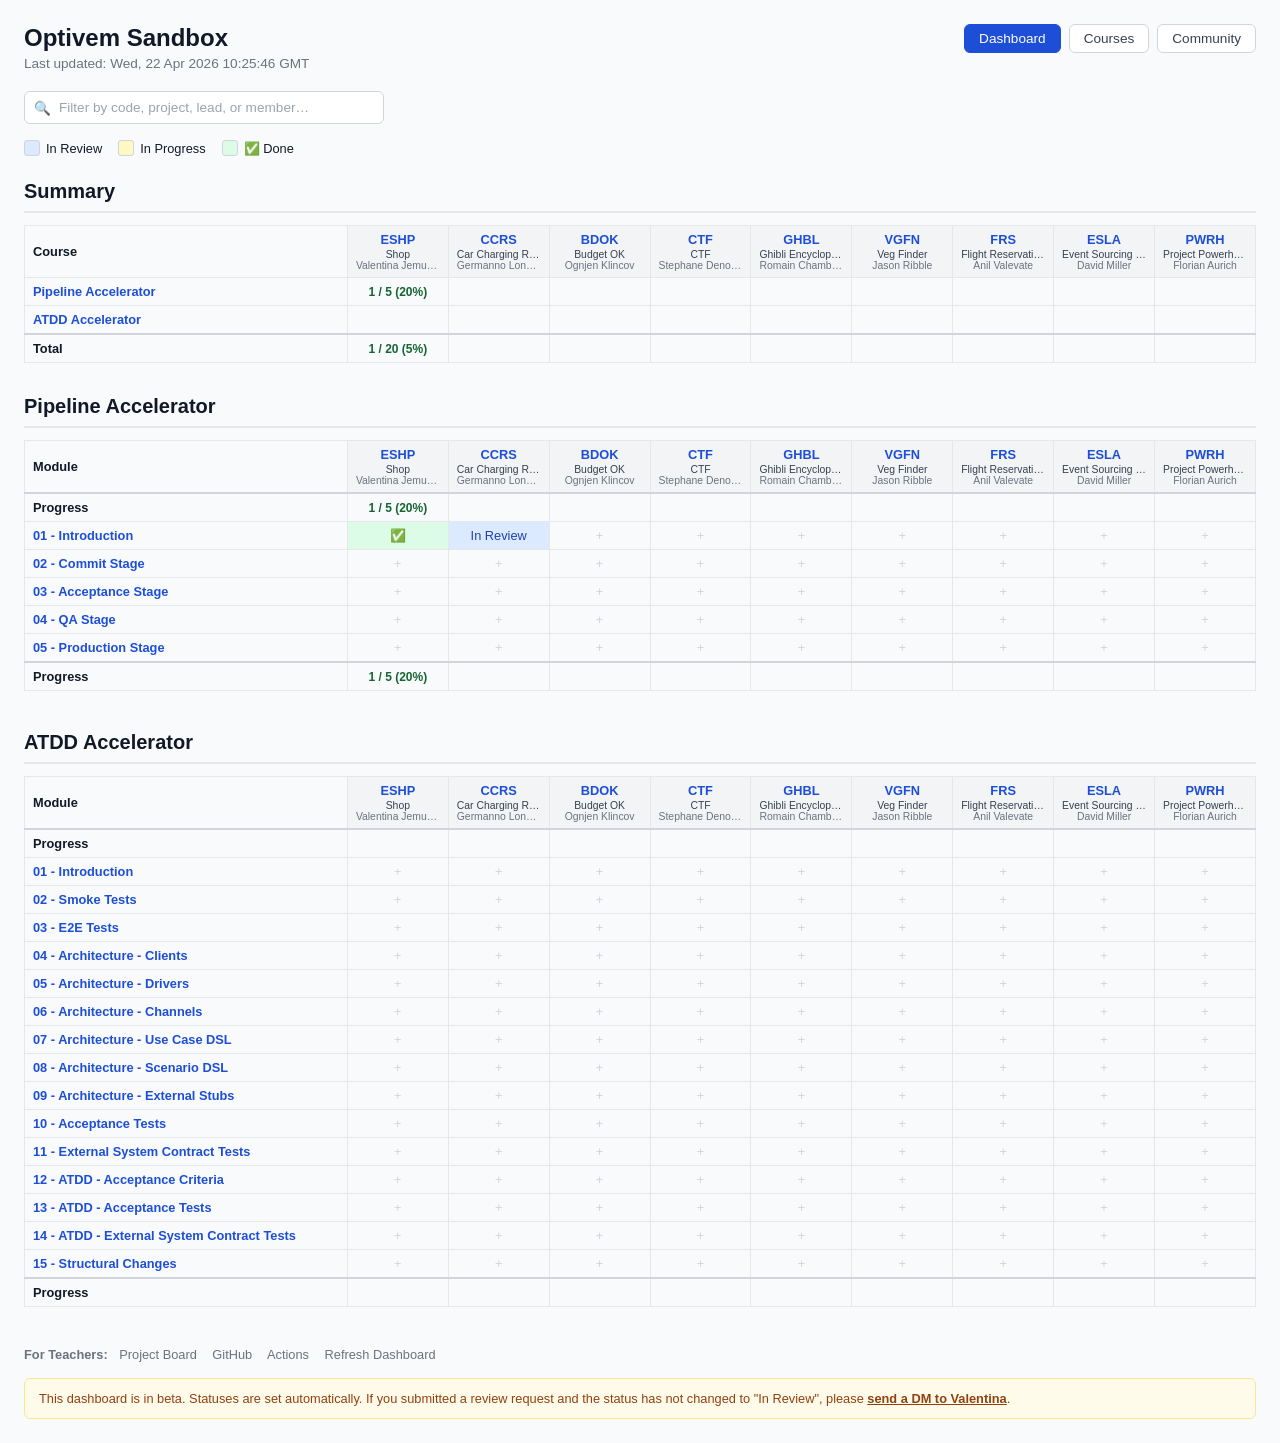
==== commit 7a034e24: "chore: regenerate dashboard [skip ci]" ====
--- a/docs/index.html
+++ b/docs/index.html
@@ -101,7 +101,7 @@
   <div class="header">
     <div class="header-left">
       <h1>Optivem Sandbox</h1>
-      <p class="subtitle">Last updated: Wed, 22 Apr 2026 10:05:49 GMT</p>
+      <p class="subtitle">Last updated: Wed, 22 Apr 2026 10:25:46 GMT</p>
     </div>
     <nav class="nav-tabs">
       <span class="nav-tab active">Dashboard</span>
@@ -214,7 +214,7 @@
           <tr>
             <td class="module-name"><a href="https://optivem.thinkific.com/courses/take/pipeline/texts/73800730-overview" target="_blank" rel="noopener">01 - Introduction</a></td>
               <td class="cell cell-done"><a href="https://github.com/optivem/sandbox/issues/81" target="_blank" rel="noopener" title="ESHP: Done">✅</a></td>
-              <td class="cell cell-missing"><a href="https://github.com/optivem/sandbox/issues/new?title=01%20-%20Introduction&body=%3E%20**%E2%9A%A0%EF%B8%8F%20This%20ticket%20is%20auto-generated.%20Please%20do%20not%20change%20the%20title%20or%20contents%20below.%20Just%20click%20the%20%22Create%22%20button%20below.%20After%20a%20few%20minutes%2C%20the%20ticket%20will%20be%20automatically%20assigned%20to%20a%20reviewer%20%E2%80%94%20no%20further%20action%20needed.%20You%20can%20add%20comments%20after%20the%20ticket%20is%20created.**%0A%0A%23%23%23%20Course%0A%0APipeline%20Accelerator%0A%0A%23%23%23%20Project%0A%0ACar%20Charging%20Reservation%20System%0A%0A%23%23%23%20Module%0A%0A01%20-%20Introduction%0A%0A%3E%20**%E2%9A%A0%EF%B8%8F%20This%20ticket%20is%20auto-generated.%20Please%20do%20not%20change%20the%20title%20or%20contents%20below.%20Just%20click%20the%20%22Create%22%20button%20below.%20After%20a%20few%20minutes%2C%20the%20ticket%20will%20be%20automatically%20assigned%20to%20a%20reviewer%20%E2%80%94%20no%20further%20action%20needed.%20You%20can%20add%20comments%20after%20the%20ticket%20is%20created.**" target="_blank" rel="noopener" title="Create ticket for CCRS - 01 - Introduction">+</a></td>
+              <td class="cell cell-in-review"><a href="https://github.com/optivem/sandbox/issues/83" target="_blank" rel="noopener" title="CCRS: In Review">In Review</a></td>
               <td class="cell cell-missing"><a href="https://github.com/optivem/sandbox/issues/new?title=01%20-%20Introduction&body=%3E%20**%E2%9A%A0%EF%B8%8F%20This%20ticket%20is%20auto-generated.%20Please%20do%20not%20change%20the%20title%20or%20contents%20below.%20Just%20click%20the%20%22Create%22%20button%20below.%20After%20a%20few%20minutes%2C%20the%20ticket%20will%20be%20automatically%20assigned%20to%20a%20reviewer%20%E2%80%94%20no%20further%20action%20needed.%20You%20can%20add%20comments%20after%20the%20ticket%20is%20created.**%0A%0A%23%23%23%20Course%0A%0APipeline%20Accelerator%0A%0A%23%23%23%20Project%0A%0ABudget%20OK%0A%0A%23%23%23%20Module%0A%0A01%20-%20Introduction%0A%0A%3E%20**%E2%9A%A0%EF%B8%8F%20This%20ticket%20is%20auto-generated.%20Please%20do%20not%20change%20the%20title%20or%20contents%20below.%20Just%20click%20the%20%22Create%22%20button%20below.%20After%20a%20few%20minutes%2C%20the%20ticket%20will%20be%20automatically%20assigned%20to%20a%20reviewer%20%E2%80%94%20no%20further%20action%20needed.%20You%20can%20add%20comments%20after%20the%20ticket%20is%20created.**" target="_blank" rel="noopener" title="Create ticket for BDOK - 01 - Introduction">+</a></td>
               <td class="cell cell-missing"><a href="https://github.com/optivem/sandbox/issues/new?title=01%20-%20Introduction&body=%3E%20**%E2%9A%A0%EF%B8%8F%20This%20ticket%20is%20auto-generated.%20Please%20do%20not%20change%20the%20title%20or%20contents%20below.%20Just%20click%20the%20%22Create%22%20button%20below.%20After%20a%20few%20minutes%2C%20the%20ticket%20will%20be%20automatically%20assigned%20to%20a%20reviewer%20%E2%80%94%20no%20further%20action%20needed.%20You%20can%20add%20comments%20after%20the%20ticket%20is%20created.**%0A%0A%23%23%23%20Course%0A%0APipeline%20Accelerator%0A%0A%23%23%23%20Project%0A%0ACTF%0A%0A%23%23%23%20Module%0A%0A01%20-%20Introduction%0A%0A%3E%20**%E2%9A%A0%EF%B8%8F%20This%20ticket%20is%20auto-generated.%20Please%20do%20not%20change%20the%20title%20or%20contents%20below.%20Just%20click%20the%20%22Create%22%20button%20below.%20After%20a%20few%20minutes%2C%20the%20ticket%20will%20be%20automatically%20assigned%20to%20a%20reviewer%20%E2%80%94%20no%20further%20action%20needed.%20You%20can%20add%20comments%20after%20the%20ticket%20is%20created.**" target="_blank" rel="noopener" title="Create ticket for CTF - 01 - Introduction">+</a></td>
               <td class="cell cell-missing"><a href="https://github.com/optivem/sandbox/issues/new?title=01%20-%20Introduction&body=%3E%20**%E2%9A%A0%EF%B8%8F%20This%20ticket%20is%20auto-generated.%20Please%20do%20not%20change%20the%20title%20or%20contents%20below.%20Just%20click%20the%20%22Create%22%20button%20below.%20After%20a%20few%20minutes%2C%20the%20ticket%20will%20be%20automatically%20assigned%20to%20a%20reviewer%20%E2%80%94%20no%20further%20action%20needed.%20You%20can%20add%20comments%20after%20the%20ticket%20is%20created.**%0A%0A%23%23%23%20Course%0A%0APipeline%20Accelerator%0A%0A%23%23%23%20Project%0A%0AGhibli%20Encyclopedia%0A%0A%23%23%23%20Module%0A%0A01%20-%20Introduction%0A%0A%3E%20**%E2%9A%A0%EF%B8%8F%20This%20ticket%20is%20auto-generated.%20Please%20do%20not%20change%20the%20title%20or%20contents%20below.%20Just%20click%20the%20%22Create%22%20button%20below.%20After%20a%20few%20minutes%2C%20the%20ticket%20will%20be%20automatically%20assigned%20to%20a%20reviewer%20%E2%80%94%20no%20further%20action%20needed.%20You%20can%20add%20comments%20after%20the%20ticket%20is%20created.**" target="_blank" rel="noopener" title="Create ticket for GHBL - 01 - Introduction">+</a></td>
@@ -543,7 +543,7 @@
       <div class="card-lead">Lead: <a href="https://github.com/longhibeck" target="_blank" rel="noopener">Germanno Longhi Beck</a></div>
       
       <ul class="card-modules">
-<li class="card-module-item"><span class="card-module-name"><a href="https://optivem.thinkific.com/courses/take/pipeline/texts/73800730-overview" target="_blank" rel="noopener">01 - Introduction</a></span><span class="card-module-status card-status-missing"><a href="https://github.com/optivem/sandbox/issues/new?title=01%20-%20Introduction&body=%3E%20**%E2%9A%A0%EF%B8%8F%20This%20ticket%20is%20auto-generated.%20Please%20do%20not%20change%20the%20title%20or%20contents%20below.%20Just%20click%20the%20%22Create%22%20button%20below.%20After%20a%20few%20minutes%2C%20the%20ticket%20will%20be%20automatically%20assigned%20to%20a%20reviewer%20%E2%80%94%20no%20further%20action%20needed.%20You%20can%20add%20comments%20after%20the%20ticket%20is%20created.**%0A%0A%23%23%23%20Course%0A%0APipeline%20Accelerator%0A%0A%23%23%23%20Project%0A%0ACar%20Charging%20Reservation%20System%0A%0A%23%23%23%20Module%0A%0A01%20-%20Introduction%0A%0A%3E%20**%E2%9A%A0%EF%B8%8F%20This%20ticket%20is%20auto-generated.%20Please%20do%20not%20change%20the%20title%20or%20contents%20below.%20Just%20click%20the%20%22Create%22%20button%20below.%20After%20a%20few%20minutes%2C%20the%20ticket%20will%20be%20automatically%20assigned%20to%20a%20reviewer%20%E2%80%94%20no%20further%20action%20needed.%20You%20can%20add%20comments%20after%20the%20ticket%20is%20created.**" target="_blank" rel="noopener">+</a></span></li>
+<li class="card-module-item"><span class="card-module-name"><a href="https://optivem.thinkific.com/courses/take/pipeline/texts/73800730-overview" target="_blank" rel="noopener">01 - Introduction</a></span><span class="card-module-status card-status-in-review"><a href="https://github.com/optivem/sandbox/issues/83" target="_blank" rel="noopener">In Review</a></span></li>
 <li class="card-module-item"><span class="card-module-name"><a href="https://optivem.thinkific.com/courses/take/pipeline/texts/73800764-overview" target="_blank" rel="noopener">02 - Commit Stage</a></span><span class="card-module-status card-status-missing"><a href="https://github.com/optivem/sandbox/issues/new?title=02%20-%20Commit%20Stage&body=%3E%20**%E2%9A%A0%EF%B8%8F%20This%20ticket%20is%20auto-generated.%20Please%20do%20not%20change%20the%20title%20or%20contents%20below.%20Just%20click%20the%20%22Create%22%20button%20below.%20After%20a%20few%20minutes%2C%20the%20ticket%20will%20be%20automatically%20assigned%20to%20a%20reviewer%20%E2%80%94%20no%20further%20action%20needed.%20You%20can%20add%20comments%20after%20the%20ticket%20is%20created.**%0A%0A%23%23%23%20Course%0A%0APipeline%20Accelerator%0A%0A%23%23%23%20Project%0A%0ACar%20Charging%20Reservation%20System%0A%0A%23%23%23%20Module%0A%0A02%20-%20Commit%20Stage%0A%0A%3E%20**%E2%9A%A0%EF%B8%8F%20This%20ticket%20is%20auto-generated.%20Please%20do%20not%20change%20the%20title%20or%20contents%20below.%20Just%20click%20the%20%22Create%22%20button%20below.%20After%20a%20few%20minutes%2C%20the%20ticket%20will%20be%20automatically%20assigned%20to%20a%20reviewer%20%E2%80%94%20no%20further%20action%20needed.%20You%20can%20add%20comments%20after%20the%20ticket%20is%20created.**" target="_blank" rel="noopener">+</a></span></li>
 <li class="card-module-item"><span class="card-module-name"><a href="https://optivem.thinkific.com/courses/take/pipeline/texts/73800794-overview" target="_blank" rel="noopener">03 - Acceptance Stage</a></span><span class="card-module-status card-status-missing"><a href="https://github.com/optivem/sandbox/issues/new?title=03%20-%20Acceptance%20Stage&body=%3E%20**%E2%9A%A0%EF%B8%8F%20This%20ticket%20is%20auto-generated.%20Please%20do%20not%20change%20the%20title%20or%20contents%20below.%20Just%20click%20the%20%22Create%22%20button%20below.%20After%20a%20few%20minutes%2C%20the%20ticket%20will%20be%20automatically%20assigned%20to%20a%20reviewer%20%E2%80%94%20no%20further%20action%20needed.%20You%20can%20add%20comments%20after%20the%20ticket%20is%20created.**%0A%0A%23%23%23%20Course%0A%0APipeline%20Accelerator%0A%0A%23%23%23%20Project%0A%0ACar%20Charging%20Reservation%20System%0A%0A%23%23%23%20Module%0A%0A03%20-%20Acceptance%20Stage%0A%0A%3E%20**%E2%9A%A0%EF%B8%8F%20This%20ticket%20is%20auto-generated.%20Please%20do%20not%20change%20the%20title%20or%20contents%20below.%20Just%20click%20the%20%22Create%22%20button%20below.%20After%20a%20few%20minutes%2C%20the%20ticket%20will%20be%20automatically%20assigned%20to%20a%20reviewer%20%E2%80%94%20no%20further%20action%20needed.%20You%20can%20add%20comments%20after%20the%20ticket%20is%20created.**" target="_blank" rel="noopener">+</a></span></li>
 <li class="card-module-item"><span class="card-module-name"><a href="https://optivem.thinkific.com/courses/take/pipeline/texts/73800819-overview" target="_blank" rel="noopener">04 - QA Stage</a></span><span class="card-module-status card-status-missing"><a href="https://github.com/optivem/sandbox/issues/new?title=04%20-%20QA%20Stage&body=%3E%20**%E2%9A%A0%EF%B8%8F%20This%20ticket%20is%20auto-generated.%20Please%20do%20not%20change%20the%20title%20or%20contents%20below.%20Just%20click%20the%20%22Create%22%20button%20below.%20After%20a%20few%20minutes%2C%20the%20ticket%20will%20be%20automatically%20assigned%20to%20a%20reviewer%20%E2%80%94%20no%20further%20action%20needed.%20You%20can%20add%20comments%20after%20the%20ticket%20is%20created.**%0A%0A%23%23%23%20Course%0A%0APipeline%20Accelerator%0A%0A%23%23%23%20Project%0A%0ACar%20Charging%20Reservation%20System%0A%0A%23%23%23%20Module%0A%0A04%20-%20QA%20Stage%0A%0A%3E%20**%E2%9A%A0%EF%B8%8F%20This%20ticket%20is%20auto-generated.%20Please%20do%20not%20change%20the%20title%20or%20contents%20below.%20Just%20click%20the%20%22Create%22%20button%20below.%20After%20a%20few%20minutes%2C%20the%20ticket%20will%20be%20automatically%20assigned%20to%20a%20reviewer%20%E2%80%94%20no%20further%20action%20needed.%20You%20can%20add%20comments%20after%20the%20ticket%20is%20created.**" target="_blank" rel="noopener">+</a></span></li>
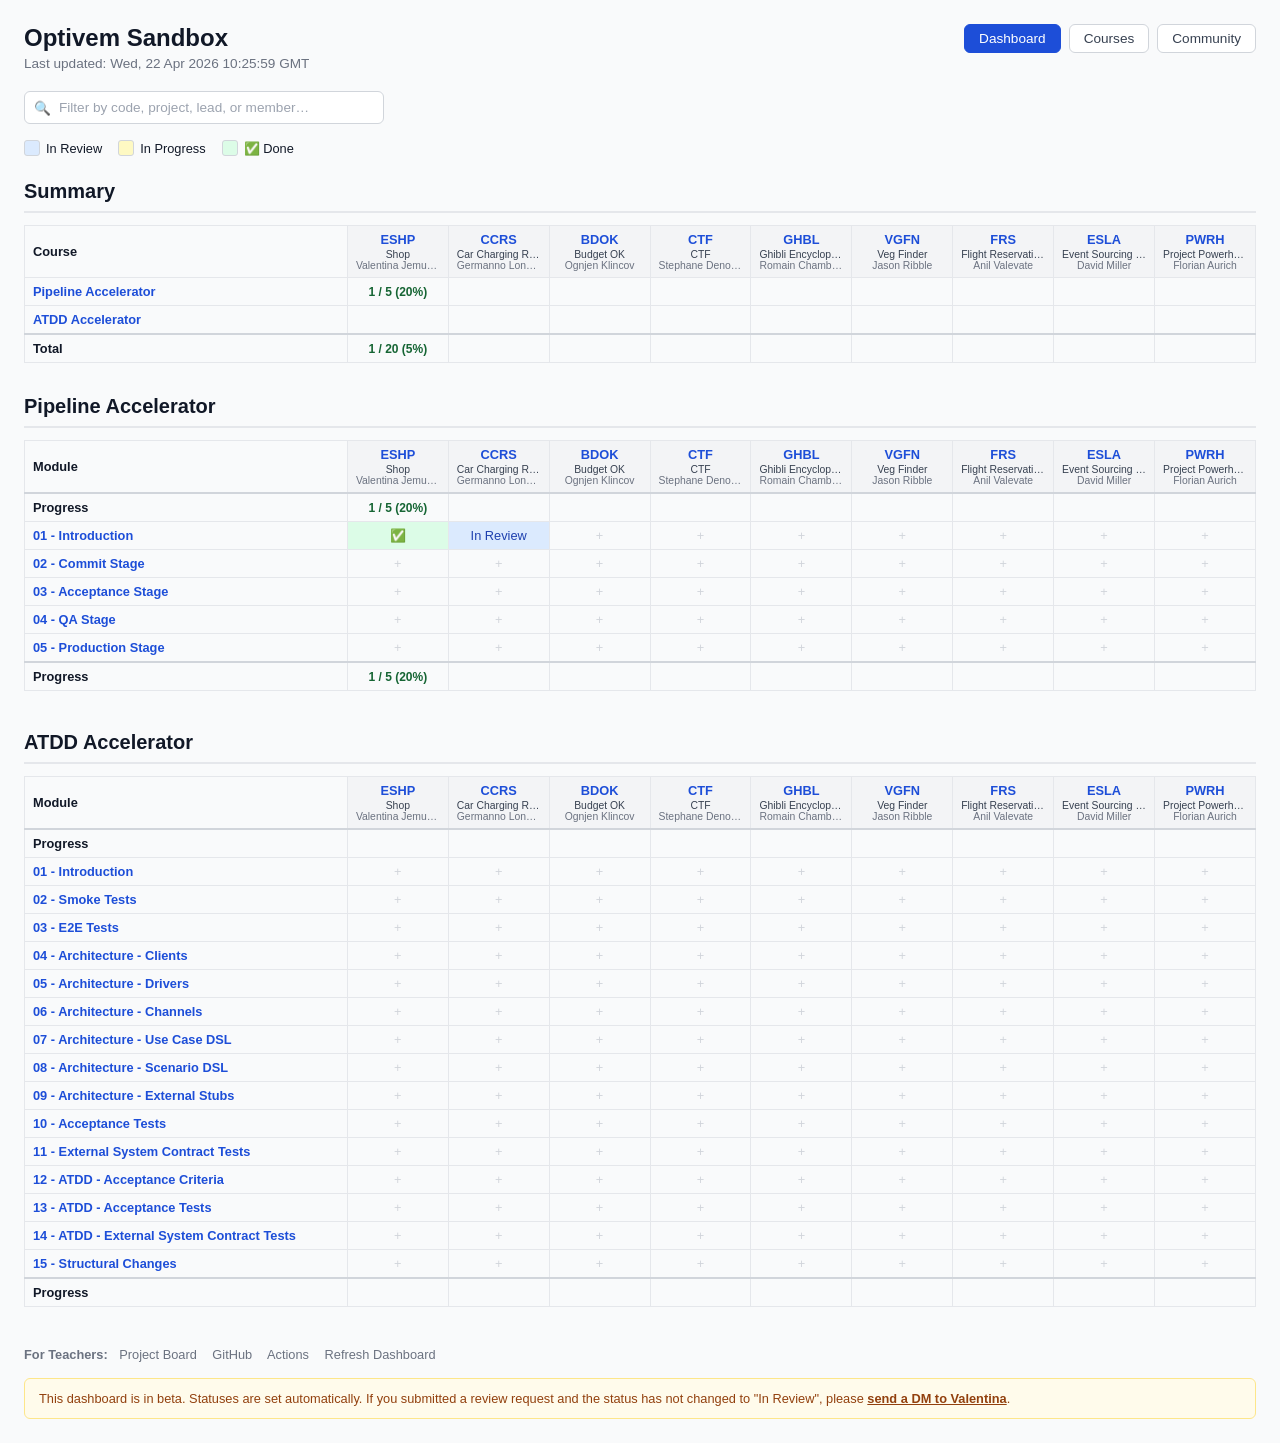
==== commit 9e5b14b6: "chore: regenerate dashboard [skip ci]" ====
--- a/docs/index.html
+++ b/docs/index.html
@@ -101,7 +101,7 @@
   <div class="header">
     <div class="header-left">
       <h1>Optivem Sandbox</h1>
-      <p class="subtitle">Last updated: Wed, 22 Apr 2026 10:25:46 GMT</p>
+      <p class="subtitle">Last updated: Wed, 22 Apr 2026 10:25:59 GMT</p>
     </div>
     <nav class="nav-tabs">
       <span class="nav-tab active">Dashboard</span>
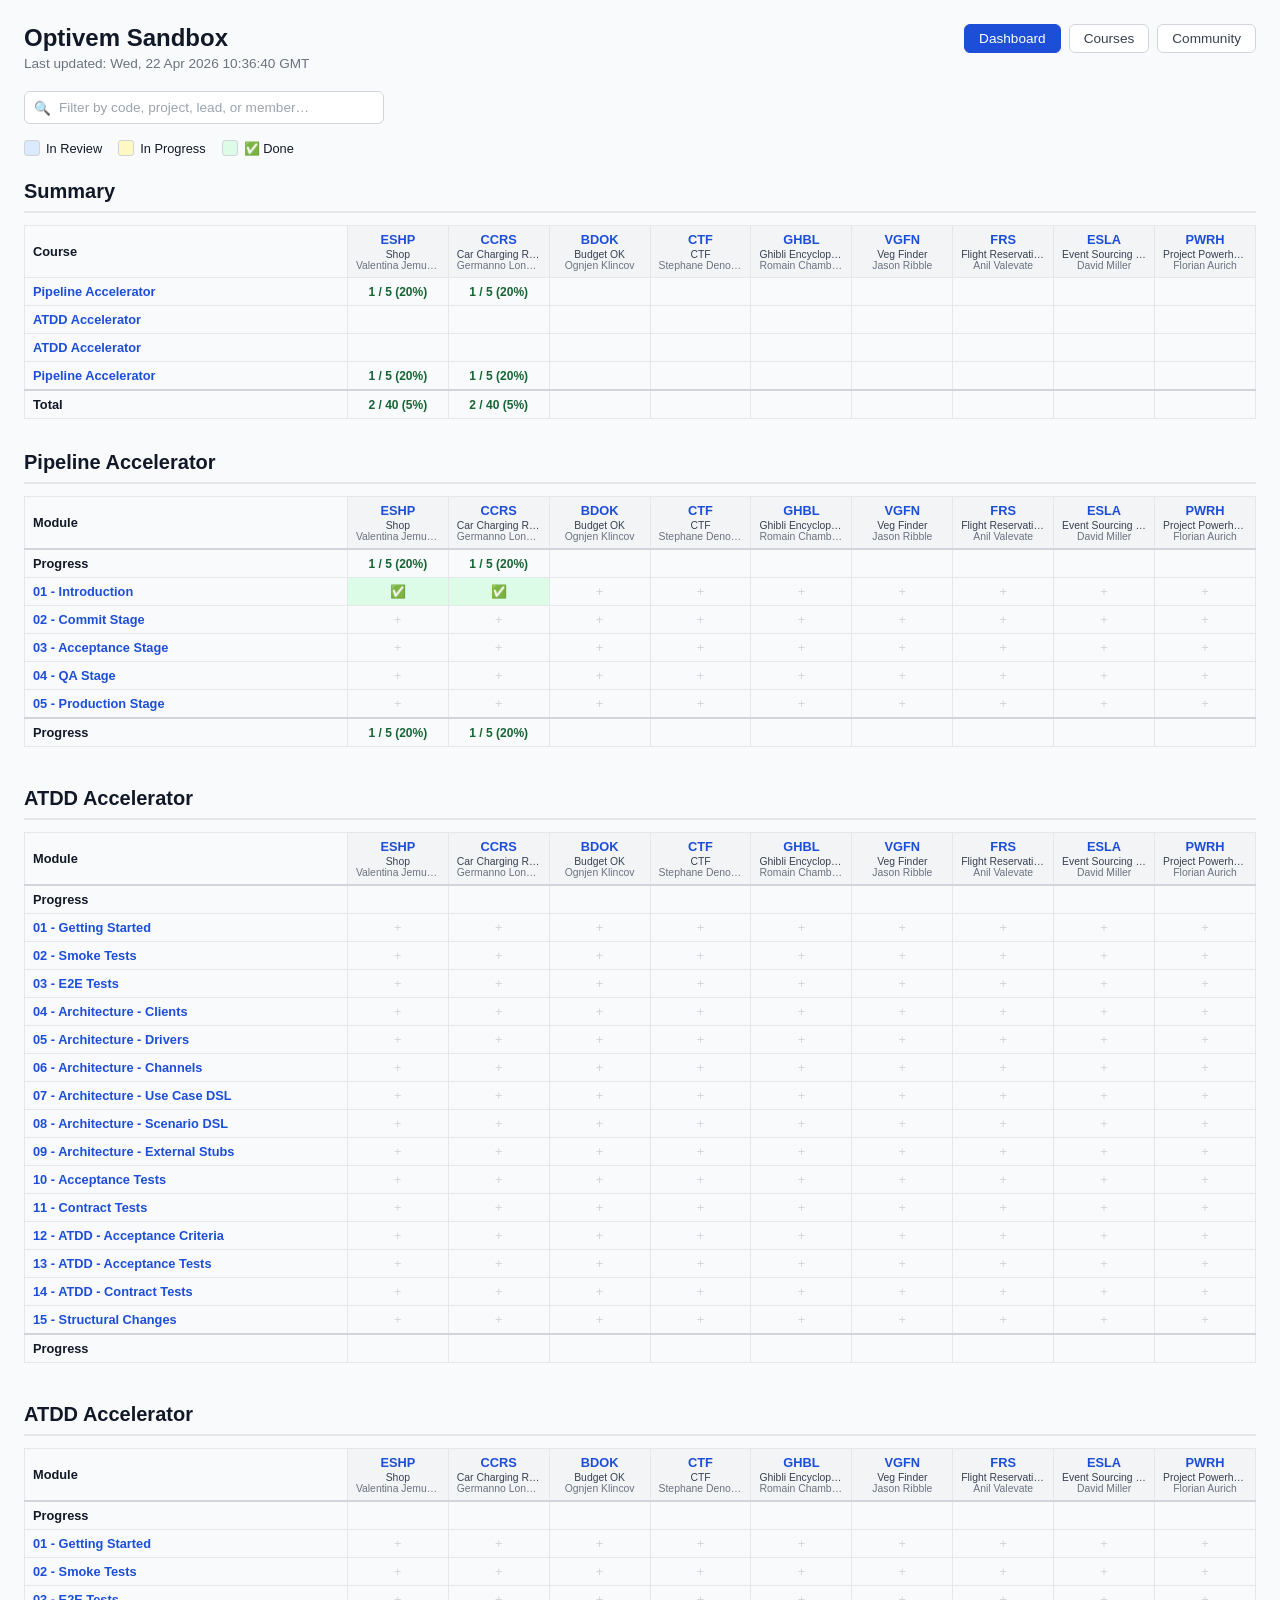
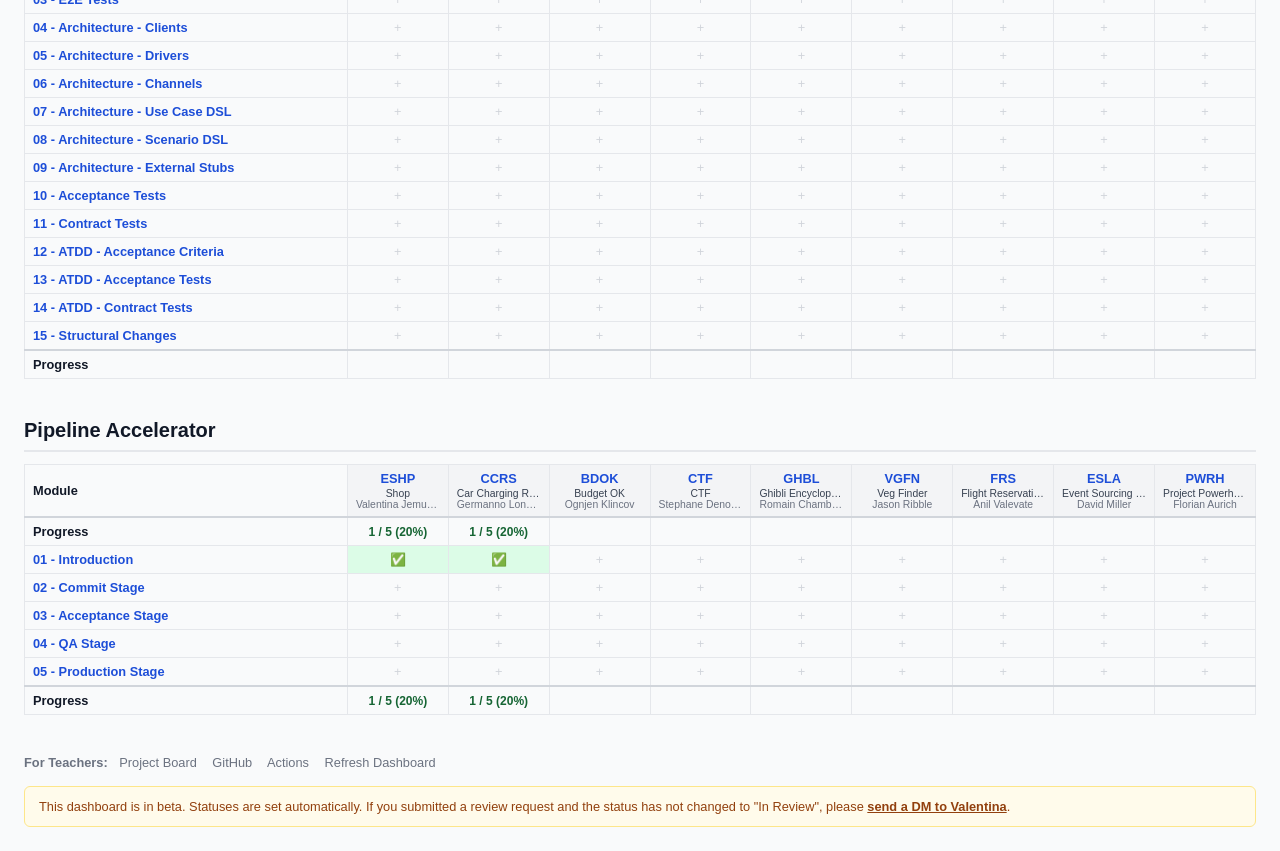
==== commit ab7b800e: "chore: regenerate dashboard [skip ci]" ====
--- a/docs/index.html
+++ b/docs/index.html
@@ -101,7 +101,7 @@
   <div class="header">
     <div class="header-left">
       <h1>Optivem Sandbox</h1>
-      <p class="subtitle">Last updated: Wed, 22 Apr 2026 10:25:59 GMT</p>
+      <p class="subtitle">Last updated: Wed, 22 Apr 2026 10:36:40 GMT</p>
     </div>
     <nav class="nav-tabs">
       <span class="nav-tab active">Dashboard</span>
@@ -127,22 +127,22 @@
         <thead>
           <tr>
             <th class="summary-label">Course</th>
-            <th class="project-header" title="Shop — 1 / 20 modules completed (5%)"><a href="https://github.com/optivem/shop" target="_blank" rel="noopener" title="Shop">ESHP</a><div class="project-full-name">Shop</div><div class="project-lead">Valentina Jemuovic</div></th>
-            <th class="project-header" title="Car Charging Reservation System — 0 / 20 modules completed (0%)"><a href="https://github.com/longhibeck/car-charging-reservation-system" target="_blank" rel="noopener" title="Car Charging Reservation System">CCRS</a><div class="project-full-name">Car Charging Reservation System</div><div class="project-lead">Germanno Longhi Beck</div></th>
-            <th class="project-header" title="Budget OK — 0 / 20 modules completed (0%)"><a href="https://github.com/ognjenkl/budget-ok" target="_blank" rel="noopener" title="Budget OK">BDOK</a><div class="project-full-name">Budget OK</div><div class="project-lead">Ognjen Klincov</div></th>
-            <th class="project-header" title="CTF — 0 / 20 modules completed (0%)"><a href="https://github.com/CurlyFire/ctf-sandbox" target="_blank" rel="noopener" title="CTF">CTF</a><div class="project-full-name">CTF</div><div class="project-lead">Stephane Denomme</div></th>
-            <th class="project-header" title="Ghibli Encyclopedia — 0 / 20 modules completed (0%)"><a href="https://github.com/RomainChamb/ghibli-encyclopedia" target="_blank" rel="noopener" title="Ghibli Encyclopedia">GHBL</a><div class="project-full-name">Ghibli Encyclopedia</div><div class="project-lead">Romain Chambonnier</div></th>
-            <th class="project-header" title="Veg Finder — 0 / 20 modules completed (0%)"><a href="https://github.com/jasonribble/veg-finder" target="_blank" rel="noopener" title="Veg Finder">VGFN</a><div class="project-full-name">Veg Finder</div><div class="project-lead">Jason Ribble</div></th>
-            <th class="project-header" title="Flight Reservation System (FRS) — 0 / 20 modules completed (0%)"><a href="https://github.com/ArkCase/atdd-flight-reserve" target="_blank" rel="noopener" title="Flight Reservation System (FRS)">FRS</a><div class="project-full-name">Flight Reservation System (FRS)</div><div class="project-lead">Anil Valevate</div></th>
-            <th class="project-header" title="Event Sourcing Learning Application — 0 / 20 modules completed (0%)"><a href="https://github.com/david-oc-miller/event-sourcing-demo" target="_blank" rel="noopener" title="Event Sourcing Learning Application">ESLA</a><div class="project-full-name">Event Sourcing Learning Application</div><div class="project-lead">David Miller</div></th>
-            <th class="project-header" title="Project Powerhouse — 0 / 20 modules completed (0%)"><a href="https://github.com/vilosia-ai/demo-customer-portal" target="_blank" rel="noopener" title="Project Powerhouse">PWRH</a><div class="project-full-name">Project Powerhouse</div><div class="project-lead">Florian Aurich</div></th>
+            <th class="project-header" title="Shop — 2 / 40 modules completed (5%)"><a href="https://github.com/optivem/shop" target="_blank" rel="noopener" title="Shop">ESHP</a><div class="project-full-name">Shop</div><div class="project-lead">Valentina Jemuovic</div></th>
+            <th class="project-header" title="Car Charging Reservation System — 2 / 40 modules completed (5%)"><a href="https://github.com/longhibeck/car-charging-reservation-system" target="_blank" rel="noopener" title="Car Charging Reservation System">CCRS</a><div class="project-full-name">Car Charging Reservation System</div><div class="project-lead">Germanno Longhi Beck</div></th>
+            <th class="project-header" title="Budget OK — 0 / 40 modules completed (0%)"><a href="https://github.com/ognjenkl/budget-ok" target="_blank" rel="noopener" title="Budget OK">BDOK</a><div class="project-full-name">Budget OK</div><div class="project-lead">Ognjen Klincov</div></th>
+            <th class="project-header" title="CTF — 0 / 40 modules completed (0%)"><a href="https://github.com/CurlyFire/ctf-sandbox" target="_blank" rel="noopener" title="CTF">CTF</a><div class="project-full-name">CTF</div><div class="project-lead">Stephane Denomme</div></th>
+            <th class="project-header" title="Ghibli Encyclopedia — 0 / 40 modules completed (0%)"><a href="https://github.com/RomainChamb/ghibli-encyclopedia" target="_blank" rel="noopener" title="Ghibli Encyclopedia">GHBL</a><div class="project-full-name">Ghibli Encyclopedia</div><div class="project-lead">Romain Chambonnier</div></th>
+            <th class="project-header" title="Veg Finder — 0 / 40 modules completed (0%)"><a href="https://github.com/jasonribble/veg-finder" target="_blank" rel="noopener" title="Veg Finder">VGFN</a><div class="project-full-name">Veg Finder</div><div class="project-lead">Jason Ribble</div></th>
+            <th class="project-header" title="Flight Reservation System (FRS) — 0 / 40 modules completed (0%)"><a href="https://github.com/ArkCase/atdd-flight-reserve" target="_blank" rel="noopener" title="Flight Reservation System (FRS)">FRS</a><div class="project-full-name">Flight Reservation System (FRS)</div><div class="project-lead">Anil Valevate</div></th>
+            <th class="project-header" title="Event Sourcing Learning Application — 0 / 40 modules completed (0%)"><a href="https://github.com/david-oc-miller/event-sourcing-demo" target="_blank" rel="noopener" title="Event Sourcing Learning Application">ESLA</a><div class="project-full-name">Event Sourcing Learning Application</div><div class="project-lead">David Miller</div></th>
+            <th class="project-header" title="Project Powerhouse — 0 / 40 modules completed (0%)"><a href="https://github.com/vilosia-ai/demo-customer-portal" target="_blank" rel="noopener" title="Project Powerhouse">PWRH</a><div class="project-full-name">Project Powerhouse</div><div class="project-lead">Florian Aurich</div></th>
           </tr>
         </thead>
         <tbody>
           <tr>
             <td class="summary-label"><a href="#course-pipeline">Pipeline Accelerator</a></td>
               <td class="cell progress-cell progress-active">1 / 5 (20%)</td>
-              <td class="cell progress-cell progress-none"></td>
+              <td class="cell progress-cell progress-active">1 / 5 (20%)</td>
               <td class="cell progress-cell progress-none"></td>
               <td class="cell progress-cell progress-none"></td>
               <td class="cell progress-cell progress-none"></td>
@@ -155,6 +155,30 @@
             <td class="summary-label"><a href="#course-atdd">ATDD Accelerator</a></td>
               <td class="cell progress-cell progress-none"></td>
               <td class="cell progress-cell progress-none"></td>
+              <td class="cell progress-cell progress-none"></td>
+              <td class="cell progress-cell progress-none"></td>
+              <td class="cell progress-cell progress-none"></td>
+              <td class="cell progress-cell progress-none"></td>
+              <td class="cell progress-cell progress-none"></td>
+              <td class="cell progress-cell progress-none"></td>
+              <td class="cell progress-cell progress-none"></td>
+          </tr>
+          <tr>
+            <td class="summary-label"><a href="#course-atdd">ATDD Accelerator</a></td>
+              <td class="cell progress-cell progress-none"></td>
+              <td class="cell progress-cell progress-none"></td>
+              <td class="cell progress-cell progress-none"></td>
+              <td class="cell progress-cell progress-none"></td>
+              <td class="cell progress-cell progress-none"></td>
+              <td class="cell progress-cell progress-none"></td>
+              <td class="cell progress-cell progress-none"></td>
+              <td class="cell progress-cell progress-none"></td>
+              <td class="cell progress-cell progress-none"></td>
+          </tr>
+          <tr>
+            <td class="summary-label"><a href="#course-pipeline">Pipeline Accelerator</a></td>
+              <td class="cell progress-cell progress-active">1 / 5 (20%)</td>
+              <td class="cell progress-cell progress-active">1 / 5 (20%)</td>
               <td class="cell progress-cell progress-none"></td>
               <td class="cell progress-cell progress-none"></td>
               <td class="cell progress-cell progress-none"></td>
@@ -165,8 +189,8 @@
           </tr>
           <tr class="progress-row">
             <td class="summary-label"><strong>Total</strong></td>
-              <td class="cell progress-cell progress-active">1 / 20 (5%)</td>
-              <td class="cell progress-cell progress-none"></td>
+              <td class="cell progress-cell progress-active">2 / 40 (5%)</td>
+              <td class="cell progress-cell progress-active">2 / 40 (5%)</td>
               <td class="cell progress-cell progress-none"></td>
               <td class="cell progress-cell progress-none"></td>
               <td class="cell progress-cell progress-none"></td>
@@ -188,7 +212,7 @@
           <tr>
             <th class="module-name">Module</th>
             <th class="project-header" title="Shop — 1 / 5 modules completed (20%)"><a href="https://github.com/optivem/shop" target="_blank" rel="noopener" title="Shop">ESHP</a><div class="project-full-name">Shop</div><div class="project-lead">Valentina Jemuovic</div></th>
-            <th class="project-header" title="Car Charging Reservation System — 0 / 5 modules completed (0%)"><a href="https://github.com/longhibeck/car-charging-reservation-system" target="_blank" rel="noopener" title="Car Charging Reservation System">CCRS</a><div class="project-full-name">Car Charging Reservation System</div><div class="project-lead">Germanno Longhi Beck</div></th>
+            <th class="project-header" title="Car Charging Reservation System — 1 / 5 modules completed (20%)"><a href="https://github.com/longhibeck/car-charging-reservation-system" target="_blank" rel="noopener" title="Car Charging Reservation System">CCRS</a><div class="project-full-name">Car Charging Reservation System</div><div class="project-lead">Germanno Longhi Beck</div></th>
             <th class="project-header" title="Budget OK — 0 / 5 modules completed (0%)"><a href="https://github.com/ognjenkl/budget-ok" target="_blank" rel="noopener" title="Budget OK">BDOK</a><div class="project-full-name">Budget OK</div><div class="project-lead">Ognjen Klincov</div></th>
             <th class="project-header" title="CTF — 0 / 5 modules completed (0%)"><a href="https://github.com/CurlyFire/ctf-sandbox" target="_blank" rel="noopener" title="CTF">CTF</a><div class="project-full-name">CTF</div><div class="project-lead">Stephane Denomme</div></th>
             <th class="project-header" title="Ghibli Encyclopedia — 0 / 5 modules completed (0%)"><a href="https://github.com/RomainChamb/ghibli-encyclopedia" target="_blank" rel="noopener" title="Ghibli Encyclopedia">GHBL</a><div class="project-full-name">Ghibli Encyclopedia</div><div class="project-lead">Romain Chambonnier</div></th>
@@ -200,7 +224,7 @@
           <tr class="progress-row">
             <td class="module-name"><strong>Progress</strong></td>
               <td class="cell progress-cell progress-active">1 / 5 (20%)</td>
-              <td class="cell progress-cell progress-none"></td>
+              <td class="cell progress-cell progress-active">1 / 5 (20%)</td>
               <td class="cell progress-cell progress-none"></td>
               <td class="cell progress-cell progress-none"></td>
               <td class="cell progress-cell progress-none"></td>
@@ -214,7 +238,7 @@
           <tr>
             <td class="module-name"><a href="https://optivem.thinkific.com/courses/take/pipeline/texts/73800730-overview" target="_blank" rel="noopener">01 - Introduction</a></td>
               <td class="cell cell-done"><a href="https://github.com/optivem/sandbox/issues/81" target="_blank" rel="noopener" title="ESHP: Done">✅</a></td>
-              <td class="cell cell-in-review"><a href="https://github.com/optivem/sandbox/issues/83" target="_blank" rel="noopener" title="CCRS: In Review">In Review</a></td>
+              <td class="cell cell-done"><a href="https://github.com/optivem/sandbox/issues/83" target="_blank" rel="noopener" title="CCRS: Done">✅</a></td>
               <td class="cell cell-missing"><a href="https://github.com/optivem/sandbox/issues/new?title=01%20-%20Introduction&body=%3E%20**%E2%9A%A0%EF%B8%8F%20This%20ticket%20is%20auto-generated.%20Please%20do%20not%20change%20the%20title%20or%20contents%20below.%20Just%20click%20the%20%22Create%22%20button%20below.%20After%20a%20few%20minutes%2C%20the%20ticket%20will%20be%20automatically%20assigned%20to%20a%20reviewer%20%E2%80%94%20no%20further%20action%20needed.%20You%20can%20add%20comments%20after%20the%20ticket%20is%20created.**%0A%0A%23%23%23%20Course%0A%0APipeline%20Accelerator%0A%0A%23%23%23%20Project%0A%0ABudget%20OK%0A%0A%23%23%23%20Module%0A%0A01%20-%20Introduction%0A%0A%3E%20**%E2%9A%A0%EF%B8%8F%20This%20ticket%20is%20auto-generated.%20Please%20do%20not%20change%20the%20title%20or%20contents%20below.%20Just%20click%20the%20%22Create%22%20button%20below.%20After%20a%20few%20minutes%2C%20the%20ticket%20will%20be%20automatically%20assigned%20to%20a%20reviewer%20%E2%80%94%20no%20further%20action%20needed.%20You%20can%20add%20comments%20after%20the%20ticket%20is%20created.**" target="_blank" rel="noopener" title="Create ticket for BDOK - 01 - Introduction">+</a></td>
               <td class="cell cell-missing"><a href="https://github.com/optivem/sandbox/issues/new?title=01%20-%20Introduction&body=%3E%20**%E2%9A%A0%EF%B8%8F%20This%20ticket%20is%20auto-generated.%20Please%20do%20not%20change%20the%20title%20or%20contents%20below.%20Just%20click%20the%20%22Create%22%20button%20below.%20After%20a%20few%20minutes%2C%20the%20ticket%20will%20be%20automatically%20assigned%20to%20a%20reviewer%20%E2%80%94%20no%20further%20action%20needed.%20You%20can%20add%20comments%20after%20the%20ticket%20is%20created.**%0A%0A%23%23%23%20Course%0A%0APipeline%20Accelerator%0A%0A%23%23%23%20Project%0A%0ACTF%0A%0A%23%23%23%20Module%0A%0A01%20-%20Introduction%0A%0A%3E%20**%E2%9A%A0%EF%B8%8F%20This%20ticket%20is%20auto-generated.%20Please%20do%20not%20change%20the%20title%20or%20contents%20below.%20Just%20click%20the%20%22Create%22%20button%20below.%20After%20a%20few%20minutes%2C%20the%20ticket%20will%20be%20automatically%20assigned%20to%20a%20reviewer%20%E2%80%94%20no%20further%20action%20needed.%20You%20can%20add%20comments%20after%20the%20ticket%20is%20created.**" target="_blank" rel="noopener" title="Create ticket for CTF - 01 - Introduction">+</a></td>
               <td class="cell cell-missing"><a href="https://github.com/optivem/sandbox/issues/new?title=01%20-%20Introduction&body=%3E%20**%E2%9A%A0%EF%B8%8F%20This%20ticket%20is%20auto-generated.%20Please%20do%20not%20change%20the%20title%20or%20contents%20below.%20Just%20click%20the%20%22Create%22%20button%20below.%20After%20a%20few%20minutes%2C%20the%20ticket%20will%20be%20automatically%20assigned%20to%20a%20reviewer%20%E2%80%94%20no%20further%20action%20needed.%20You%20can%20add%20comments%20after%20the%20ticket%20is%20created.**%0A%0A%23%23%23%20Course%0A%0APipeline%20Accelerator%0A%0A%23%23%23%20Project%0A%0AGhibli%20Encyclopedia%0A%0A%23%23%23%20Module%0A%0A01%20-%20Introduction%0A%0A%3E%20**%E2%9A%A0%EF%B8%8F%20This%20ticket%20is%20auto-generated.%20Please%20do%20not%20change%20the%20title%20or%20contents%20below.%20Just%20click%20the%20%22Create%22%20button%20below.%20After%20a%20few%20minutes%2C%20the%20ticket%20will%20be%20automatically%20assigned%20to%20a%20reviewer%20%E2%80%94%20no%20further%20action%20needed.%20You%20can%20add%20comments%20after%20the%20ticket%20is%20created.**" target="_blank" rel="noopener" title="Create ticket for GHBL - 01 - Introduction">+</a></td>
@@ -274,7 +298,7 @@
           <tr class="progress-row">
             <td class="module-name"><strong>Progress</strong></td>
               <td class="cell progress-cell progress-active">1 / 5 (20%)</td>
-              <td class="cell progress-cell progress-none"></td>
+              <td class="cell progress-cell progress-active">1 / 5 (20%)</td>
               <td class="cell progress-cell progress-none"></td>
               <td class="cell progress-cell progress-none"></td>
               <td class="cell progress-cell progress-none"></td>
@@ -320,16 +344,16 @@
         </thead>
         <tbody>
           <tr>
-            <td class="module-name"><a href="https://optivem.thinkific.com/courses/take/atdd/texts/73358802-overview" target="_blank" rel="noopener">01 - Introduction</a></td>
-              <td class="cell cell-missing"><a href="https://github.com/optivem/sandbox/issues/new?title=01%20-%20Introduction&body=%3E%20**%E2%9A%A0%EF%B8%8F%20This%20ticket%20is%20auto-generated.%20Please%20do%20not%20change%20the%20title%20or%20contents%20below.%20Just%20click%20the%20%22Create%22%20button%20below.%20After%20a%20few%20minutes%2C%20the%20ticket%20will%20be%20automatically%20assigned%20to%20a%20reviewer%20%E2%80%94%20no%20further%20action%20needed.%20You%20can%20add%20comments%20after%20the%20ticket%20is%20created.**%0A%0A%23%23%23%20Course%0A%0AATDD%20Accelerator%0A%0A%23%23%23%20Project%0A%0AShop%0A%0A%23%23%23%20Module%0A%0A01%20-%20Introduction%0A%0A%3E%20**%E2%9A%A0%EF%B8%8F%20This%20ticket%20is%20auto-generated.%20Please%20do%20not%20change%20the%20title%20or%20contents%20below.%20Just%20click%20the%20%22Create%22%20button%20below.%20After%20a%20few%20minutes%2C%20the%20ticket%20will%20be%20automatically%20assigned%20to%20a%20reviewer%20%E2%80%94%20no%20further%20action%20needed.%20You%20can%20add%20comments%20after%20the%20ticket%20is%20created.**" target="_blank" rel="noopener" title="Create ticket for ESHP - 01 - Introduction">+</a></td>
-              <td class="cell cell-missing"><a href="https://github.com/optivem/sandbox/issues/new?title=01%20-%20Introduction&body=%3E%20**%E2%9A%A0%EF%B8%8F%20This%20ticket%20is%20auto-generated.%20Please%20do%20not%20change%20the%20title%20or%20contents%20below.%20Just%20click%20the%20%22Create%22%20button%20below.%20After%20a%20few%20minutes%2C%20the%20ticket%20will%20be%20automatically%20assigned%20to%20a%20reviewer%20%E2%80%94%20no%20further%20action%20needed.%20You%20can%20add%20comments%20after%20the%20ticket%20is%20created.**%0A%0A%23%23%23%20Course%0A%0AATDD%20Accelerator%0A%0A%23%23%23%20Project%0A%0ACar%20Charging%20Reservation%20System%0A%0A%23%23%23%20Module%0A%0A01%20-%20Introduction%0A%0A%3E%20**%E2%9A%A0%EF%B8%8F%20This%20ticket%20is%20auto-generated.%20Please%20do%20not%20change%20the%20title%20or%20contents%20below.%20Just%20click%20the%20%22Create%22%20button%20below.%20After%20a%20few%20minutes%2C%20the%20ticket%20will%20be%20automatically%20assigned%20to%20a%20reviewer%20%E2%80%94%20no%20further%20action%20needed.%20You%20can%20add%20comments%20after%20the%20ticket%20is%20created.**" target="_blank" rel="noopener" title="Create ticket for CCRS - 01 - Introduction">+</a></td>
-              <td class="cell cell-missing"><a href="https://github.com/optivem/sandbox/issues/new?title=01%20-%20Introduction&body=%3E%20**%E2%9A%A0%EF%B8%8F%20This%20ticket%20is%20auto-generated.%20Please%20do%20not%20change%20the%20title%20or%20contents%20below.%20Just%20click%20the%20%22Create%22%20button%20below.%20After%20a%20few%20minutes%2C%20the%20ticket%20will%20be%20automatically%20assigned%20to%20a%20reviewer%20%E2%80%94%20no%20further%20action%20needed.%20You%20can%20add%20comments%20after%20the%20ticket%20is%20created.**%0A%0A%23%23%23%20Course%0A%0AATDD%20Accelerator%0A%0A%23%23%23%20Project%0A%0ABudget%20OK%0A%0A%23%23%23%20Module%0A%0A01%20-%20Introduction%0A%0A%3E%20**%E2%9A%A0%EF%B8%8F%20This%20ticket%20is%20auto-generated.%20Please%20do%20not%20change%20the%20title%20or%20contents%20below.%20Just%20click%20the%20%22Create%22%20button%20below.%20After%20a%20few%20minutes%2C%20the%20ticket%20will%20be%20automatically%20assigned%20to%20a%20reviewer%20%E2%80%94%20no%20further%20action%20needed.%20You%20can%20add%20comments%20after%20the%20ticket%20is%20created.**" target="_blank" rel="noopener" title="Create ticket for BDOK - 01 - Introduction">+</a></td>
-              <td class="cell cell-missing"><a href="https://github.com/optivem/sandbox/issues/new?title=01%20-%20Introduction&body=%3E%20**%E2%9A%A0%EF%B8%8F%20This%20ticket%20is%20auto-generated.%20Please%20do%20not%20change%20the%20title%20or%20contents%20below.%20Just%20click%20the%20%22Create%22%20button%20below.%20After%20a%20few%20minutes%2C%20the%20ticket%20will%20be%20automatically%20assigned%20to%20a%20reviewer%20%E2%80%94%20no%20further%20action%20needed.%20You%20can%20add%20comments%20after%20the%20ticket%20is%20created.**%0A%0A%23%23%23%20Course%0A%0AATDD%20Accelerator%0A%0A%23%23%23%20Project%0A%0ACTF%0A%0A%23%23%23%20Module%0A%0A01%20-%20Introduction%0A%0A%3E%20**%E2%9A%A0%EF%B8%8F%20This%20ticket%20is%20auto-generated.%20Please%20do%20not%20change%20the%20title%20or%20contents%20below.%20Just%20click%20the%20%22Create%22%20button%20below.%20After%20a%20few%20minutes%2C%20the%20ticket%20will%20be%20automatically%20assigned%20to%20a%20reviewer%20%E2%80%94%20no%20further%20action%20needed.%20You%20can%20add%20comments%20after%20the%20ticket%20is%20created.**" target="_blank" rel="noopener" title="Create ticket for CTF - 01 - Introduction">+</a></td>
-              <td class="cell cell-missing"><a href="https://github.com/optivem/sandbox/issues/new?title=01%20-%20Introduction&body=%3E%20**%E2%9A%A0%EF%B8%8F%20This%20ticket%20is%20auto-generated.%20Please%20do%20not%20change%20the%20title%20or%20contents%20below.%20Just%20click%20the%20%22Create%22%20button%20below.%20After%20a%20few%20minutes%2C%20the%20ticket%20will%20be%20automatically%20assigned%20to%20a%20reviewer%20%E2%80%94%20no%20further%20action%20needed.%20You%20can%20add%20comments%20after%20the%20ticket%20is%20created.**%0A%0A%23%23%23%20Course%0A%0AATDD%20Accelerator%0A%0A%23%23%23%20Project%0A%0AGhibli%20Encyclopedia%0A%0A%23%23%23%20Module%0A%0A01%20-%20Introduction%0A%0A%3E%20**%E2%9A%A0%EF%B8%8F%20This%20ticket%20is%20auto-generated.%20Please%20do%20not%20change%20the%20title%20or%20contents%20below.%20Just%20click%20the%20%22Create%22%20button%20below.%20After%20a%20few%20minutes%2C%20the%20ticket%20will%20be%20automatically%20assigned%20to%20a%20reviewer%20%E2%80%94%20no%20further%20action%20needed.%20You%20can%20add%20comments%20after%20the%20ticket%20is%20created.**" target="_blank" rel="noopener" title="Create ticket for GHBL - 01 - Introduction">+</a></td>
-              <td class="cell cell-missing"><a href="https://github.com/optivem/sandbox/issues/new?title=01%20-%20Introduction&body=%3E%20**%E2%9A%A0%EF%B8%8F%20This%20ticket%20is%20auto-generated.%20Please%20do%20not%20change%20the%20title%20or%20contents%20below.%20Just%20click%20the%20%22Create%22%20button%20below.%20After%20a%20few%20minutes%2C%20the%20ticket%20will%20be%20automatically%20assigned%20to%20a%20reviewer%20%E2%80%94%20no%20further%20action%20needed.%20You%20can%20add%20comments%20after%20the%20ticket%20is%20created.**%0A%0A%23%23%23%20Course%0A%0AATDD%20Accelerator%0A%0A%23%23%23%20Project%0A%0AVeg%20Finder%0A%0A%23%23%23%20Module%0A%0A01%20-%20Introduction%0A%0A%3E%20**%E2%9A%A0%EF%B8%8F%20This%20ticket%20is%20auto-generated.%20Please%20do%20not%20change%20the%20title%20or%20contents%20below.%20Just%20click%20the%20%22Create%22%20button%20below.%20After%20a%20few%20minutes%2C%20the%20ticket%20will%20be%20automatically%20assigned%20to%20a%20reviewer%20%E2%80%94%20no%20further%20action%20needed.%20You%20can%20add%20comments%20after%20the%20ticket%20is%20created.**" target="_blank" rel="noopener" title="Create ticket for VGFN - 01 - Introduction">+</a></td>
-              <td class="cell cell-missing"><a href="https://github.com/optivem/sandbox/issues/new?title=01%20-%20Introduction&body=%3E%20**%E2%9A%A0%EF%B8%8F%20This%20ticket%20is%20auto-generated.%20Please%20do%20not%20change%20the%20title%20or%20contents%20below.%20Just%20click%20the%20%22Create%22%20button%20below.%20After%20a%20few%20minutes%2C%20the%20ticket%20will%20be%20automatically%20assigned%20to%20a%20reviewer%20%E2%80%94%20no%20further%20action%20needed.%20You%20can%20add%20comments%20after%20the%20ticket%20is%20created.**%0A%0A%23%23%23%20Course%0A%0AATDD%20Accelerator%0A%0A%23%23%23%20Project%0A%0AFlight%20Reservation%20System%20(FRS)%0A%0A%23%23%23%20Module%0A%0A01%20-%20Introduction%0A%0A%3E%20**%E2%9A%A0%EF%B8%8F%20This%20ticket%20is%20auto-generated.%20Please%20do%20not%20change%20the%20title%20or%20contents%20below.%20Just%20click%20the%20%22Create%22%20button%20below.%20After%20a%20few%20minutes%2C%20the%20ticket%20will%20be%20automatically%20assigned%20to%20a%20reviewer%20%E2%80%94%20no%20further%20action%20needed.%20You%20can%20add%20comments%20after%20the%20ticket%20is%20created.**" target="_blank" rel="noopener" title="Create ticket for FRS - 01 - Introduction">+</a></td>
-              <td class="cell cell-missing"><a href="https://github.com/optivem/sandbox/issues/new?title=01%20-%20Introduction&body=%3E%20**%E2%9A%A0%EF%B8%8F%20This%20ticket%20is%20auto-generated.%20Please%20do%20not%20change%20the%20title%20or%20contents%20below.%20Just%20click%20the%20%22Create%22%20button%20below.%20After%20a%20few%20minutes%2C%20the%20ticket%20will%20be%20automatically%20assigned%20to%20a%20reviewer%20%E2%80%94%20no%20further%20action%20needed.%20You%20can%20add%20comments%20after%20the%20ticket%20is%20created.**%0A%0A%23%23%23%20Course%0A%0AATDD%20Accelerator%0A%0A%23%23%23%20Project%0A%0AEvent%20Sourcing%20Learning%20Application%0A%0A%23%23%23%20Module%0A%0A01%20-%20Introduction%0A%0A%3E%20**%E2%9A%A0%EF%B8%8F%20This%20ticket%20is%20auto-generated.%20Please%20do%20not%20change%20the%20title%20or%20contents%20below.%20Just%20click%20the%20%22Create%22%20button%20below.%20After%20a%20few%20minutes%2C%20the%20ticket%20will%20be%20automatically%20assigned%20to%20a%20reviewer%20%E2%80%94%20no%20further%20action%20needed.%20You%20can%20add%20comments%20after%20the%20ticket%20is%20created.**" target="_blank" rel="noopener" title="Create ticket for ESLA - 01 - Introduction">+</a></td>
-              <td class="cell cell-missing"><a href="https://github.com/optivem/sandbox/issues/new?title=01%20-%20Introduction&body=%3E%20**%E2%9A%A0%EF%B8%8F%20This%20ticket%20is%20auto-generated.%20Please%20do%20not%20change%20the%20title%20or%20contents%20below.%20Just%20click%20the%20%22Create%22%20button%20below.%20After%20a%20few%20minutes%2C%20the%20ticket%20will%20be%20automatically%20assigned%20to%20a%20reviewer%20%E2%80%94%20no%20further%20action%20needed.%20You%20can%20add%20comments%20after%20the%20ticket%20is%20created.**%0A%0A%23%23%23%20Course%0A%0AATDD%20Accelerator%0A%0A%23%23%23%20Project%0A%0AProject%20Powerhouse%0A%0A%23%23%23%20Module%0A%0A01%20-%20Introduction%0A%0A%3E%20**%E2%9A%A0%EF%B8%8F%20This%20ticket%20is%20auto-generated.%20Please%20do%20not%20change%20the%20title%20or%20contents%20below.%20Just%20click%20the%20%22Create%22%20button%20below.%20After%20a%20few%20minutes%2C%20the%20ticket%20will%20be%20automatically%20assigned%20to%20a%20reviewer%20%E2%80%94%20no%20further%20action%20needed.%20You%20can%20add%20comments%20after%20the%20ticket%20is%20created.**" target="_blank" rel="noopener" title="Create ticket for PWRH - 01 - Introduction">+</a></td>
+            <td class="module-name"><a href="https://optivem.thinkific.com/courses/take/atdd/texts/73358802-overview" target="_blank" rel="noopener">01 - Getting Started</a></td>
+              <td class="cell cell-missing"><a href="https://github.com/optivem/sandbox/issues/new?title=01%20-%20Getting%20Started&body=%3E%20**%E2%9A%A0%EF%B8%8F%20This%20ticket%20is%20auto-generated.%20Please%20do%20not%20change%20the%20title%20or%20contents%20below.%20Just%20click%20the%20%22Create%22%20button%20below.%20After%20a%20few%20minutes%2C%20the%20ticket%20will%20be%20automatically%20assigned%20to%20a%20reviewer%20%E2%80%94%20no%20further%20action%20needed.%20You%20can%20add%20comments%20after%20the%20ticket%20is%20created.**%0A%0A%23%23%23%20Course%0A%0AATDD%20Accelerator%0A%0A%23%23%23%20Project%0A%0AShop%0A%0A%23%23%23%20Module%0A%0A01%20-%20Getting%20Started%0A%0A%3E%20**%E2%9A%A0%EF%B8%8F%20This%20ticket%20is%20auto-generated.%20Please%20do%20not%20change%20the%20title%20or%20contents%20below.%20Just%20click%20the%20%22Create%22%20button%20below.%20After%20a%20few%20minutes%2C%20the%20ticket%20will%20be%20automatically%20assigned%20to%20a%20reviewer%20%E2%80%94%20no%20further%20action%20needed.%20You%20can%20add%20comments%20after%20the%20ticket%20is%20created.**" target="_blank" rel="noopener" title="Create ticket for ESHP - 01 - Getting Started">+</a></td>
+              <td class="cell cell-missing"><a href="https://github.com/optivem/sandbox/issues/new?title=01%20-%20Getting%20Started&body=%3E%20**%E2%9A%A0%EF%B8%8F%20This%20ticket%20is%20auto-generated.%20Please%20do%20not%20change%20the%20title%20or%20contents%20below.%20Just%20click%20the%20%22Create%22%20button%20below.%20After%20a%20few%20minutes%2C%20the%20ticket%20will%20be%20automatically%20assigned%20to%20a%20reviewer%20%E2%80%94%20no%20further%20action%20needed.%20You%20can%20add%20comments%20after%20the%20ticket%20is%20created.**%0A%0A%23%23%23%20Course%0A%0AATDD%20Accelerator%0A%0A%23%23%23%20Project%0A%0ACar%20Charging%20Reservation%20System%0A%0A%23%23%23%20Module%0A%0A01%20-%20Getting%20Started%0A%0A%3E%20**%E2%9A%A0%EF%B8%8F%20This%20ticket%20is%20auto-generated.%20Please%20do%20not%20change%20the%20title%20or%20contents%20below.%20Just%20click%20the%20%22Create%22%20button%20below.%20After%20a%20few%20minutes%2C%20the%20ticket%20will%20be%20automatically%20assigned%20to%20a%20reviewer%20%E2%80%94%20no%20further%20action%20needed.%20You%20can%20add%20comments%20after%20the%20ticket%20is%20created.**" target="_blank" rel="noopener" title="Create ticket for CCRS - 01 - Getting Started">+</a></td>
+              <td class="cell cell-missing"><a href="https://github.com/optivem/sandbox/issues/new?title=01%20-%20Getting%20Started&body=%3E%20**%E2%9A%A0%EF%B8%8F%20This%20ticket%20is%20auto-generated.%20Please%20do%20not%20change%20the%20title%20or%20contents%20below.%20Just%20click%20the%20%22Create%22%20button%20below.%20After%20a%20few%20minutes%2C%20the%20ticket%20will%20be%20automatically%20assigned%20to%20a%20reviewer%20%E2%80%94%20no%20further%20action%20needed.%20You%20can%20add%20comments%20after%20the%20ticket%20is%20created.**%0A%0A%23%23%23%20Course%0A%0AATDD%20Accelerator%0A%0A%23%23%23%20Project%0A%0ABudget%20OK%0A%0A%23%23%23%20Module%0A%0A01%20-%20Getting%20Started%0A%0A%3E%20**%E2%9A%A0%EF%B8%8F%20This%20ticket%20is%20auto-generated.%20Please%20do%20not%20change%20the%20title%20or%20contents%20below.%20Just%20click%20the%20%22Create%22%20button%20below.%20After%20a%20few%20minutes%2C%20the%20ticket%20will%20be%20automatically%20assigned%20to%20a%20reviewer%20%E2%80%94%20no%20further%20action%20needed.%20You%20can%20add%20comments%20after%20the%20ticket%20is%20created.**" target="_blank" rel="noopener" title="Create ticket for BDOK - 01 - Getting Started">+</a></td>
+              <td class="cell cell-missing"><a href="https://github.com/optivem/sandbox/issues/new?title=01%20-%20Getting%20Started&body=%3E%20**%E2%9A%A0%EF%B8%8F%20This%20ticket%20is%20auto-generated.%20Please%20do%20not%20change%20the%20title%20or%20contents%20below.%20Just%20click%20the%20%22Create%22%20button%20below.%20After%20a%20few%20minutes%2C%20the%20ticket%20will%20be%20automatically%20assigned%20to%20a%20reviewer%20%E2%80%94%20no%20further%20action%20needed.%20You%20can%20add%20comments%20after%20the%20ticket%20is%20created.**%0A%0A%23%23%23%20Course%0A%0AATDD%20Accelerator%0A%0A%23%23%23%20Project%0A%0ACTF%0A%0A%23%23%23%20Module%0A%0A01%20-%20Getting%20Started%0A%0A%3E%20**%E2%9A%A0%EF%B8%8F%20This%20ticket%20is%20auto-generated.%20Please%20do%20not%20change%20the%20title%20or%20contents%20below.%20Just%20click%20the%20%22Create%22%20button%20below.%20After%20a%20few%20minutes%2C%20the%20ticket%20will%20be%20automatically%20assigned%20to%20a%20reviewer%20%E2%80%94%20no%20further%20action%20needed.%20You%20can%20add%20comments%20after%20the%20ticket%20is%20created.**" target="_blank" rel="noopener" title="Create ticket for CTF - 01 - Getting Started">+</a></td>
+              <td class="cell cell-missing"><a href="https://github.com/optivem/sandbox/issues/new?title=01%20-%20Getting%20Started&body=%3E%20**%E2%9A%A0%EF%B8%8F%20This%20ticket%20is%20auto-generated.%20Please%20do%20not%20change%20the%20title%20or%20contents%20below.%20Just%20click%20the%20%22Create%22%20button%20below.%20After%20a%20few%20minutes%2C%20the%20ticket%20will%20be%20automatically%20assigned%20to%20a%20reviewer%20%E2%80%94%20no%20further%20action%20needed.%20You%20can%20add%20comments%20after%20the%20ticket%20is%20created.**%0A%0A%23%23%23%20Course%0A%0AATDD%20Accelerator%0A%0A%23%23%23%20Project%0A%0AGhibli%20Encyclopedia%0A%0A%23%23%23%20Module%0A%0A01%20-%20Getting%20Started%0A%0A%3E%20**%E2%9A%A0%EF%B8%8F%20This%20ticket%20is%20auto-generated.%20Please%20do%20not%20change%20the%20title%20or%20contents%20below.%20Just%20click%20the%20%22Create%22%20button%20below.%20After%20a%20few%20minutes%2C%20the%20ticket%20will%20be%20automatically%20assigned%20to%20a%20reviewer%20%E2%80%94%20no%20further%20action%20needed.%20You%20can%20add%20comments%20after%20the%20ticket%20is%20created.**" target="_blank" rel="noopener" title="Create ticket for GHBL - 01 - Getting Started">+</a></td>
+              <td class="cell cell-missing"><a href="https://github.com/optivem/sandbox/issues/new?title=01%20-%20Getting%20Started&body=%3E%20**%E2%9A%A0%EF%B8%8F%20This%20ticket%20is%20auto-generated.%20Please%20do%20not%20change%20the%20title%20or%20contents%20below.%20Just%20click%20the%20%22Create%22%20button%20below.%20After%20a%20few%20minutes%2C%20the%20ticket%20will%20be%20automatically%20assigned%20to%20a%20reviewer%20%E2%80%94%20no%20further%20action%20needed.%20You%20can%20add%20comments%20after%20the%20ticket%20is%20created.**%0A%0A%23%23%23%20Course%0A%0AATDD%20Accelerator%0A%0A%23%23%23%20Project%0A%0AVeg%20Finder%0A%0A%23%23%23%20Module%0A%0A01%20-%20Getting%20Started%0A%0A%3E%20**%E2%9A%A0%EF%B8%8F%20This%20ticket%20is%20auto-generated.%20Please%20do%20not%20change%20the%20title%20or%20contents%20below.%20Just%20click%20the%20%22Create%22%20button%20below.%20After%20a%20few%20minutes%2C%20the%20ticket%20will%20be%20automatically%20assigned%20to%20a%20reviewer%20%E2%80%94%20no%20further%20action%20needed.%20You%20can%20add%20comments%20after%20the%20ticket%20is%20created.**" target="_blank" rel="noopener" title="Create ticket for VGFN - 01 - Getting Started">+</a></td>
+              <td class="cell cell-missing"><a href="https://github.com/optivem/sandbox/issues/new?title=01%20-%20Getting%20Started&body=%3E%20**%E2%9A%A0%EF%B8%8F%20This%20ticket%20is%20auto-generated.%20Please%20do%20not%20change%20the%20title%20or%20contents%20below.%20Just%20click%20the%20%22Create%22%20button%20below.%20After%20a%20few%20minutes%2C%20the%20ticket%20will%20be%20automatically%20assigned%20to%20a%20reviewer%20%E2%80%94%20no%20further%20action%20needed.%20You%20can%20add%20comments%20after%20the%20ticket%20is%20created.**%0A%0A%23%23%23%20Course%0A%0AATDD%20Accelerator%0A%0A%23%23%23%20Project%0A%0AFlight%20Reservation%20System%20(FRS)%0A%0A%23%23%23%20Module%0A%0A01%20-%20Getting%20Started%0A%0A%3E%20**%E2%9A%A0%EF%B8%8F%20This%20ticket%20is%20auto-generated.%20Please%20do%20not%20change%20the%20title%20or%20contents%20below.%20Just%20click%20the%20%22Create%22%20button%20below.%20After%20a%20few%20minutes%2C%20the%20ticket%20will%20be%20automatically%20assigned%20to%20a%20reviewer%20%E2%80%94%20no%20further%20action%20needed.%20You%20can%20add%20comments%20after%20the%20ticket%20is%20created.**" target="_blank" rel="noopener" title="Create ticket for FRS - 01 - Getting Started">+</a></td>
+              <td class="cell cell-missing"><a href="https://github.com/optivem/sandbox/issues/new?title=01%20-%20Getting%20Started&body=%3E%20**%E2%9A%A0%EF%B8%8F%20This%20ticket%20is%20auto-generated.%20Please%20do%20not%20change%20the%20title%20or%20contents%20below.%20Just%20click%20the%20%22Create%22%20button%20below.%20After%20a%20few%20minutes%2C%20the%20ticket%20will%20be%20automatically%20assigned%20to%20a%20reviewer%20%E2%80%94%20no%20further%20action%20needed.%20You%20can%20add%20comments%20after%20the%20ticket%20is%20created.**%0A%0A%23%23%23%20Course%0A%0AATDD%20Accelerator%0A%0A%23%23%23%20Project%0A%0AEvent%20Sourcing%20Learning%20Application%0A%0A%23%23%23%20Module%0A%0A01%20-%20Getting%20Started%0A%0A%3E%20**%E2%9A%A0%EF%B8%8F%20This%20ticket%20is%20auto-generated.%20Please%20do%20not%20change%20the%20title%20or%20contents%20below.%20Just%20click%20the%20%22Create%22%20button%20below.%20After%20a%20few%20minutes%2C%20the%20ticket%20will%20be%20automatically%20assigned%20to%20a%20reviewer%20%E2%80%94%20no%20further%20action%20needed.%20You%20can%20add%20comments%20after%20the%20ticket%20is%20created.**" target="_blank" rel="noopener" title="Create ticket for ESLA - 01 - Getting Started">+</a></td>
+              <td class="cell cell-missing"><a href="https://github.com/optivem/sandbox/issues/new?title=01%20-%20Getting%20Started&body=%3E%20**%E2%9A%A0%EF%B8%8F%20This%20ticket%20is%20auto-generated.%20Please%20do%20not%20change%20the%20title%20or%20contents%20below.%20Just%20click%20the%20%22Create%22%20button%20below.%20After%20a%20few%20minutes%2C%20the%20ticket%20will%20be%20automatically%20assigned%20to%20a%20reviewer%20%E2%80%94%20no%20further%20action%20needed.%20You%20can%20add%20comments%20after%20the%20ticket%20is%20created.**%0A%0A%23%23%23%20Course%0A%0AATDD%20Accelerator%0A%0A%23%23%23%20Project%0A%0AProject%20Powerhouse%0A%0A%23%23%23%20Module%0A%0A01%20-%20Getting%20Started%0A%0A%3E%20**%E2%9A%A0%EF%B8%8F%20This%20ticket%20is%20auto-generated.%20Please%20do%20not%20change%20the%20title%20or%20contents%20below.%20Just%20click%20the%20%22Create%22%20button%20below.%20After%20a%20few%20minutes%2C%20the%20ticket%20will%20be%20automatically%20assigned%20to%20a%20reviewer%20%E2%80%94%20no%20further%20action%20needed.%20You%20can%20add%20comments%20after%20the%20ticket%20is%20created.**" target="_blank" rel="noopener" title="Create ticket for PWRH - 01 - Getting Started">+</a></td>
           </tr>
           <tr>
             <td class="module-name"><a href="https://optivem.thinkific.com/courses/take/atdd/texts/73483348-overview" target="_blank" rel="noopener">02 - Smoke Tests</a></td>
@@ -440,16 +464,16 @@
               <td class="cell cell-missing"><a href="https://github.com/optivem/sandbox/issues/new?title=10%20-%20Acceptance%20Tests&body=%3E%20**%E2%9A%A0%EF%B8%8F%20This%20ticket%20is%20auto-generated.%20Please%20do%20not%20change%20the%20title%20or%20contents%20below.%20Just%20click%20the%20%22Create%22%20button%20below.%20After%20a%20few%20minutes%2C%20the%20ticket%20will%20be%20automatically%20assigned%20to%20a%20reviewer%20%E2%80%94%20no%20further%20action%20needed.%20You%20can%20add%20comments%20after%20the%20ticket%20is%20created.**%0A%0A%23%23%23%20Course%0A%0AATDD%20Accelerator%0A%0A%23%23%23%20Project%0A%0AProject%20Powerhouse%0A%0A%23%23%23%20Module%0A%0A10%20-%20Acceptance%20Tests%0A%0A%3E%20**%E2%9A%A0%EF%B8%8F%20This%20ticket%20is%20auto-generated.%20Please%20do%20not%20change%20the%20title%20or%20contents%20below.%20Just%20click%20the%20%22Create%22%20button%20below.%20After%20a%20few%20minutes%2C%20the%20ticket%20will%20be%20automatically%20assigned%20to%20a%20reviewer%20%E2%80%94%20no%20further%20action%20needed.%20You%20can%20add%20comments%20after%20the%20ticket%20is%20created.**" target="_blank" rel="noopener" title="Create ticket for PWRH - 10 - Acceptance Tests">+</a></td>
           </tr>
           <tr>
-            <td class="module-name"><a href="https://optivem.thinkific.com/courses/take/atdd/texts/73597850-overview" target="_blank" rel="noopener">11 - External System Contract Tests</a></td>
-              <td class="cell cell-missing"><a href="https://github.com/optivem/sandbox/issues/new?title=11%20-%20External%20System%20Contract%20Tests&body=%3E%20**%E2%9A%A0%EF%B8%8F%20This%20ticket%20is%20auto-generated.%20Please%20do%20not%20change%20the%20title%20or%20contents%20below.%20Just%20click%20the%20%22Create%22%20button%20below.%20After%20a%20few%20minutes%2C%20the%20ticket%20will%20be%20automatically%20assigned%20to%20a%20reviewer%20%E2%80%94%20no%20further%20action%20needed.%20You%20can%20add%20comments%20after%20the%20ticket%20is%20created.**%0A%0A%23%23%23%20Course%0A%0AATDD%20Accelerator%0A%0A%23%23%23%20Project%0A%0AShop%0A%0A%23%23%23%20Module%0A%0A11%20-%20External%20System%20Contract%20Tests%0A%0A%3E%20**%E2%9A%A0%EF%B8%8F%20This%20ticket%20is%20auto-generated.%20Please%20do%20not%20change%20the%20title%20or%20contents%20below.%20Just%20click%20the%20%22Create%22%20button%20below.%20After%20a%20few%20minutes%2C%20the%20ticket%20will%20be%20automatically%20assigned%20to%20a%20reviewer%20%E2%80%94%20no%20further%20action%20needed.%20You%20can%20add%20comments%20after%20the%20ticket%20is%20created.**" target="_blank" rel="noopener" title="Create ticket for ESHP - 11 - External System Contract Tests">+</a></td>
-              <td class="cell cell-missing"><a href="https://github.com/optivem/sandbox/issues/new?title=11%20-%20External%20System%20Contract%20Tests&body=%3E%20**%E2%9A%A0%EF%B8%8F%20This%20ticket%20is%20auto-generated.%20Please%20do%20not%20change%20the%20title%20or%20contents%20below.%20Just%20click%20the%20%22Create%22%20button%20below.%20After%20a%20few%20minutes%2C%20the%20ticket%20will%20be%20automatically%20assigned%20to%20a%20reviewer%20%E2%80%94%20no%20further%20action%20needed.%20You%20can%20add%20comments%20after%20the%20ticket%20is%20created.**%0A%0A%23%23%23%20Course%0A%0AATDD%20Accelerator%0A%0A%23%23%23%20Project%0A%0ACar%20Charging%20Reservation%20System%0A%0A%23%23%23%20Module%0A%0A11%20-%20External%20System%20Contract%20Tests%0A%0A%3E%20**%E2%9A%A0%EF%B8%8F%20This%20ticket%20is%20auto-generated.%20Please%20do%20not%20change%20the%20title%20or%20contents%20below.%20Just%20click%20the%20%22Create%22%20button%20below.%20After%20a%20few%20minutes%2C%20the%20ticket%20will%20be%20automatically%20assigned%20to%20a%20reviewer%20%E2%80%94%20no%20further%20action%20needed.%20You%20can%20add%20comments%20after%20the%20ticket%20is%20created.**" target="_blank" rel="noopener" title="Create ticket for CCRS - 11 - External System Contract Tests">+</a></td>
-              <td class="cell cell-missing"><a href="https://github.com/optivem/sandbox/issues/new?title=11%20-%20External%20System%20Contract%20Tests&body=%3E%20**%E2%9A%A0%EF%B8%8F%20This%20ticket%20is%20auto-generated.%20Please%20do%20not%20change%20the%20title%20or%20contents%20below.%20Just%20click%20the%20%22Create%22%20button%20below.%20After%20a%20few%20minutes%2C%20the%20ticket%20will%20be%20automatically%20assigned%20to%20a%20reviewer%20%E2%80%94%20no%20further%20action%20needed.%20You%20can%20add%20comments%20after%20the%20ticket%20is%20created.**%0A%0A%23%23%23%20Course%0A%0AATDD%20Accelerator%0A%0A%23%23%23%20Project%0A%0ABudget%20OK%0A%0A%23%23%23%20Module%0A%0A11%20-%20External%20System%20Contract%20Tests%0A%0A%3E%20**%E2%9A%A0%EF%B8%8F%20This%20ticket%20is%20auto-generated.%20Please%20do%20not%20change%20the%20title%20or%20contents%20below.%20Just%20click%20the%20%22Create%22%20button%20below.%20After%20a%20few%20minutes%2C%20the%20ticket%20will%20be%20automatically%20assigned%20to%20a%20reviewer%20%E2%80%94%20no%20further%20action%20needed.%20You%20can%20add%20comments%20after%20the%20ticket%20is%20created.**" target="_blank" rel="noopener" title="Create ticket for BDOK - 11 - External System Contract Tests">+</a></td>
-              <td class="cell cell-missing"><a href="https://github.com/optivem/sandbox/issues/new?title=11%20-%20External%20System%20Contract%20Tests&body=%3E%20**%E2%9A%A0%EF%B8%8F%20This%20ticket%20is%20auto-generated.%20Please%20do%20not%20change%20the%20title%20or%20contents%20below.%20Just%20click%20the%20%22Create%22%20button%20below.%20After%20a%20few%20minutes%2C%20the%20ticket%20will%20be%20automatically%20assigned%20to%20a%20reviewer%20%E2%80%94%20no%20further%20action%20needed.%20You%20can%20add%20comments%20after%20the%20ticket%20is%20created.**%0A%0A%23%23%23%20Course%0A%0AATDD%20Accelerator%0A%0A%23%23%23%20Project%0A%0ACTF%0A%0A%23%23%23%20Module%0A%0A11%20-%20External%20System%20Contract%20Tests%0A%0A%3E%20**%E2%9A%A0%EF%B8%8F%20This%20ticket%20is%20auto-generated.%20Please%20do%20not%20change%20the%20title%20or%20contents%20below.%20Just%20click%20the%20%22Create%22%20button%20below.%20After%20a%20few%20minutes%2C%20the%20ticket%20will%20be%20automatically%20assigned%20to%20a%20reviewer%20%E2%80%94%20no%20further%20action%20needed.%20You%20can%20add%20comments%20after%20the%20ticket%20is%20created.**" target="_blank" rel="noopener" title="Create ticket for CTF - 11 - External System Contract Tests">+</a></td>
-              <td class="cell cell-missing"><a href="https://github.com/optivem/sandbox/issues/new?title=11%20-%20External%20System%20Contract%20Tests&body=%3E%20**%E2%9A%A0%EF%B8%8F%20This%20ticket%20is%20auto-generated.%20Please%20do%20not%20change%20the%20title%20or%20contents%20below.%20Just%20click%20the%20%22Create%22%20button%20below.%20After%20a%20few%20minutes%2C%20the%20ticket%20will%20be%20automatically%20assigned%20to%20a%20reviewer%20%E2%80%94%20no%20further%20action%20needed.%20You%20can%20add%20comments%20after%20the%20ticket%20is%20created.**%0A%0A%23%23%23%20Course%0A%0AATDD%20Accelerator%0A%0A%23%23%23%20Project%0A%0AGhibli%20Encyclopedia%0A%0A%23%23%23%20Module%0A%0A11%20-%20External%20System%20Contract%20Tests%0A%0A%3E%20**%E2%9A%A0%EF%B8%8F%20This%20ticket%20is%20auto-generated.%20Please%20do%20not%20change%20the%20title%20or%20contents%20below.%20Just%20click%20the%20%22Create%22%20button%20below.%20After%20a%20few%20minutes%2C%20the%20ticket%20will%20be%20automatically%20assigned%20to%20a%20reviewer%20%E2%80%94%20no%20further%20action%20needed.%20You%20can%20add%20comments%20after%20the%20ticket%20is%20created.**" target="_blank" rel="noopener" title="Create ticket for GHBL - 11 - External System Contract Tests">+</a></td>
-              <td class="cell cell-missing"><a href="https://github.com/optivem/sandbox/issues/new?title=11%20-%20External%20System%20Contract%20Tests&body=%3E%20**%E2%9A%A0%EF%B8%8F%20This%20ticket%20is%20auto-generated.%20Please%20do%20not%20change%20the%20title%20or%20contents%20below.%20Just%20click%20the%20%22Create%22%20button%20below.%20After%20a%20few%20minutes%2C%20the%20ticket%20will%20be%20automatically%20assigned%20to%20a%20reviewer%20%E2%80%94%20no%20further%20action%20needed.%20You%20can%20add%20comments%20after%20the%20ticket%20is%20created.**%0A%0A%23%23%23%20Course%0A%0AATDD%20Accelerator%0A%0A%23%23%23%20Project%0A%0AVeg%20Finder%0A%0A%23%23%23%20Module%0A%0A11%20-%20External%20System%20Contract%20Tests%0A%0A%3E%20**%E2%9A%A0%EF%B8%8F%20This%20ticket%20is%20auto-generated.%20Please%20do%20not%20change%20the%20title%20or%20contents%20below.%20Just%20click%20the%20%22Create%22%20button%20below.%20After%20a%20few%20minutes%2C%20the%20ticket%20will%20be%20automatically%20assigned%20to%20a%20reviewer%20%E2%80%94%20no%20further%20action%20needed.%20You%20can%20add%20comments%20after%20the%20ticket%20is%20created.**" target="_blank" rel="noopener" title="Create ticket for VGFN - 11 - External System Contract Tests">+</a></td>
-              <td class="cell cell-missing"><a href="https://github.com/optivem/sandbox/issues/new?title=11%20-%20External%20System%20Contract%20Tests&body=%3E%20**%E2%9A%A0%EF%B8%8F%20This%20ticket%20is%20auto-generated.%20Please%20do%20not%20change%20the%20title%20or%20contents%20below.%20Just%20click%20the%20%22Create%22%20button%20below.%20After%20a%20few%20minutes%2C%20the%20ticket%20will%20be%20automatically%20assigned%20to%20a%20reviewer%20%E2%80%94%20no%20further%20action%20needed.%20You%20can%20add%20comments%20after%20the%20ticket%20is%20created.**%0A%0A%23%23%23%20Course%0A%0AATDD%20Accelerator%0A%0A%23%23%23%20Project%0A%0AFlight%20Reservation%20System%20(FRS)%0A%0A%23%23%23%20Module%0A%0A11%20-%20External%20System%20Contract%20Tests%0A%0A%3E%20**%E2%9A%A0%EF%B8%8F%20This%20ticket%20is%20auto-generated.%20Please%20do%20not%20change%20the%20title%20or%20contents%20below.%20Just%20click%20the%20%22Create%22%20button%20below.%20After%20a%20few%20minutes%2C%20the%20ticket%20will%20be%20automatically%20assigned%20to%20a%20reviewer%20%E2%80%94%20no%20further%20action%20needed.%20You%20can%20add%20comments%20after%20the%20ticket%20is%20created.**" target="_blank" rel="noopener" title="Create ticket for FRS - 11 - External System Contract Tests">+</a></td>
-              <td class="cell cell-missing"><a href="https://github.com/optivem/sandbox/issues/new?title=11%20-%20External%20System%20Contract%20Tests&body=%3E%20**%E2%9A%A0%EF%B8%8F%20This%20ticket%20is%20auto-generated.%20Please%20do%20not%20change%20the%20title%20or%20contents%20below.%20Just%20click%20the%20%22Create%22%20button%20below.%20After%20a%20few%20minutes%2C%20the%20ticket%20will%20be%20automatically%20assigned%20to%20a%20reviewer%20%E2%80%94%20no%20further%20action%20needed.%20You%20can%20add%20comments%20after%20the%20ticket%20is%20created.**%0A%0A%23%23%23%20Course%0A%0AATDD%20Accelerator%0A%0A%23%23%23%20Project%0A%0AEvent%20Sourcing%20Learning%20Application%0A%0A%23%23%23%20Module%0A%0A11%20-%20External%20System%20Contract%20Tests%0A%0A%3E%20**%E2%9A%A0%EF%B8%8F%20This%20ticket%20is%20auto-generated.%20Please%20do%20not%20change%20the%20title%20or%20contents%20below.%20Just%20click%20the%20%22Create%22%20button%20below.%20After%20a%20few%20minutes%2C%20the%20ticket%20will%20be%20automatically%20assigned%20to%20a%20reviewer%20%E2%80%94%20no%20further%20action%20needed.%20You%20can%20add%20comments%20after%20the%20ticket%20is%20created.**" target="_blank" rel="noopener" title="Create ticket for ESLA - 11 - External System Contract Tests">+</a></td>
-              <td class="cell cell-missing"><a href="https://github.com/optivem/sandbox/issues/new?title=11%20-%20External%20System%20Contract%20Tests&body=%3E%20**%E2%9A%A0%EF%B8%8F%20This%20ticket%20is%20auto-generated.%20Please%20do%20not%20change%20the%20title%20or%20contents%20below.%20Just%20click%20the%20%22Create%22%20button%20below.%20After%20a%20few%20minutes%2C%20the%20ticket%20will%20be%20automatically%20assigned%20to%20a%20reviewer%20%E2%80%94%20no%20further%20action%20needed.%20You%20can%20add%20comments%20after%20the%20ticket%20is%20created.**%0A%0A%23%23%23%20Course%0A%0AATDD%20Accelerator%0A%0A%23%23%23%20Project%0A%0AProject%20Powerhouse%0A%0A%23%23%23%20Module%0A%0A11%20-%20External%20System%20Contract%20Tests%0A%0A%3E%20**%E2%9A%A0%EF%B8%8F%20This%20ticket%20is%20auto-generated.%20Please%20do%20not%20change%20the%20title%20or%20contents%20below.%20Just%20click%20the%20%22Create%22%20button%20below.%20After%20a%20few%20minutes%2C%20the%20ticket%20will%20be%20automatically%20assigned%20to%20a%20reviewer%20%E2%80%94%20no%20further%20action%20needed.%20You%20can%20add%20comments%20after%20the%20ticket%20is%20created.**" target="_blank" rel="noopener" title="Create ticket for PWRH - 11 - External System Contract Tests">+</a></td>
+            <td class="module-name"><a href="https://optivem.thinkific.com/courses/take/atdd/texts/73597850-overview" target="_blank" rel="noopener">11 - Contract Tests</a></td>
+              <td class="cell cell-missing"><a href="https://github.com/optivem/sandbox/issues/new?title=11%20-%20Contract%20Tests&body=%3E%20**%E2%9A%A0%EF%B8%8F%20This%20ticket%20is%20auto-generated.%20Please%20do%20not%20change%20the%20title%20or%20contents%20below.%20Just%20click%20the%20%22Create%22%20button%20below.%20After%20a%20few%20minutes%2C%20the%20ticket%20will%20be%20automatically%20assigned%20to%20a%20reviewer%20%E2%80%94%20no%20further%20action%20needed.%20You%20can%20add%20comments%20after%20the%20ticket%20is%20created.**%0A%0A%23%23%23%20Course%0A%0AATDD%20Accelerator%0A%0A%23%23%23%20Project%0A%0AShop%0A%0A%23%23%23%20Module%0A%0A11%20-%20Contract%20Tests%0A%0A%3E%20**%E2%9A%A0%EF%B8%8F%20This%20ticket%20is%20auto-generated.%20Please%20do%20not%20change%20the%20title%20or%20contents%20below.%20Just%20click%20the%20%22Create%22%20button%20below.%20After%20a%20few%20minutes%2C%20the%20ticket%20will%20be%20automatically%20assigned%20to%20a%20reviewer%20%E2%80%94%20no%20further%20action%20needed.%20You%20can%20add%20comments%20after%20the%20ticket%20is%20created.**" target="_blank" rel="noopener" title="Create ticket for ESHP - 11 - Contract Tests">+</a></td>
+              <td class="cell cell-missing"><a href="https://github.com/optivem/sandbox/issues/new?title=11%20-%20Contract%20Tests&body=%3E%20**%E2%9A%A0%EF%B8%8F%20This%20ticket%20is%20auto-generated.%20Please%20do%20not%20change%20the%20title%20or%20contents%20below.%20Just%20click%20the%20%22Create%22%20button%20below.%20After%20a%20few%20minutes%2C%20the%20ticket%20will%20be%20automatically%20assigned%20to%20a%20reviewer%20%E2%80%94%20no%20further%20action%20needed.%20You%20can%20add%20comments%20after%20the%20ticket%20is%20created.**%0A%0A%23%23%23%20Course%0A%0AATDD%20Accelerator%0A%0A%23%23%23%20Project%0A%0ACar%20Charging%20Reservation%20System%0A%0A%23%23%23%20Module%0A%0A11%20-%20Contract%20Tests%0A%0A%3E%20**%E2%9A%A0%EF%B8%8F%20This%20ticket%20is%20auto-generated.%20Please%20do%20not%20change%20the%20title%20or%20contents%20below.%20Just%20click%20the%20%22Create%22%20button%20below.%20After%20a%20few%20minutes%2C%20the%20ticket%20will%20be%20automatically%20assigned%20to%20a%20reviewer%20%E2%80%94%20no%20further%20action%20needed.%20You%20can%20add%20comments%20after%20the%20ticket%20is%20created.**" target="_blank" rel="noopener" title="Create ticket for CCRS - 11 - Contract Tests">+</a></td>
+              <td class="cell cell-missing"><a href="https://github.com/optivem/sandbox/issues/new?title=11%20-%20Contract%20Tests&body=%3E%20**%E2%9A%A0%EF%B8%8F%20This%20ticket%20is%20auto-generated.%20Please%20do%20not%20change%20the%20title%20or%20contents%20below.%20Just%20click%20the%20%22Create%22%20button%20below.%20After%20a%20few%20minutes%2C%20the%20ticket%20will%20be%20automatically%20assigned%20to%20a%20reviewer%20%E2%80%94%20no%20further%20action%20needed.%20You%20can%20add%20comments%20after%20the%20ticket%20is%20created.**%0A%0A%23%23%23%20Course%0A%0AATDD%20Accelerator%0A%0A%23%23%23%20Project%0A%0ABudget%20OK%0A%0A%23%23%23%20Module%0A%0A11%20-%20Contract%20Tests%0A%0A%3E%20**%E2%9A%A0%EF%B8%8F%20This%20ticket%20is%20auto-generated.%20Please%20do%20not%20change%20the%20title%20or%20contents%20below.%20Just%20click%20the%20%22Create%22%20button%20below.%20After%20a%20few%20minutes%2C%20the%20ticket%20will%20be%20automatically%20assigned%20to%20a%20reviewer%20%E2%80%94%20no%20further%20action%20needed.%20You%20can%20add%20comments%20after%20the%20ticket%20is%20created.**" target="_blank" rel="noopener" title="Create ticket for BDOK - 11 - Contract Tests">+</a></td>
+              <td class="cell cell-missing"><a href="https://github.com/optivem/sandbox/issues/new?title=11%20-%20Contract%20Tests&body=%3E%20**%E2%9A%A0%EF%B8%8F%20This%20ticket%20is%20auto-generated.%20Please%20do%20not%20change%20the%20title%20or%20contents%20below.%20Just%20click%20the%20%22Create%22%20button%20below.%20After%20a%20few%20minutes%2C%20the%20ticket%20will%20be%20automatically%20assigned%20to%20a%20reviewer%20%E2%80%94%20no%20further%20action%20needed.%20You%20can%20add%20comments%20after%20the%20ticket%20is%20created.**%0A%0A%23%23%23%20Course%0A%0AATDD%20Accelerator%0A%0A%23%23%23%20Project%0A%0ACTF%0A%0A%23%23%23%20Module%0A%0A11%20-%20Contract%20Tests%0A%0A%3E%20**%E2%9A%A0%EF%B8%8F%20This%20ticket%20is%20auto-generated.%20Please%20do%20not%20change%20the%20title%20or%20contents%20below.%20Just%20click%20the%20%22Create%22%20button%20below.%20After%20a%20few%20minutes%2C%20the%20ticket%20will%20be%20automatically%20assigned%20to%20a%20reviewer%20%E2%80%94%20no%20further%20action%20needed.%20You%20can%20add%20comments%20after%20the%20ticket%20is%20created.**" target="_blank" rel="noopener" title="Create ticket for CTF - 11 - Contract Tests">+</a></td>
+              <td class="cell cell-missing"><a href="https://github.com/optivem/sandbox/issues/new?title=11%20-%20Contract%20Tests&body=%3E%20**%E2%9A%A0%EF%B8%8F%20This%20ticket%20is%20auto-generated.%20Please%20do%20not%20change%20the%20title%20or%20contents%20below.%20Just%20click%20the%20%22Create%22%20button%20below.%20After%20a%20few%20minutes%2C%20the%20ticket%20will%20be%20automatically%20assigned%20to%20a%20reviewer%20%E2%80%94%20no%20further%20action%20needed.%20You%20can%20add%20comments%20after%20the%20ticket%20is%20created.**%0A%0A%23%23%23%20Course%0A%0AATDD%20Accelerator%0A%0A%23%23%23%20Project%0A%0AGhibli%20Encyclopedia%0A%0A%23%23%23%20Module%0A%0A11%20-%20Contract%20Tests%0A%0A%3E%20**%E2%9A%A0%EF%B8%8F%20This%20ticket%20is%20auto-generated.%20Please%20do%20not%20change%20the%20title%20or%20contents%20below.%20Just%20click%20the%20%22Create%22%20button%20below.%20After%20a%20few%20minutes%2C%20the%20ticket%20will%20be%20automatically%20assigned%20to%20a%20reviewer%20%E2%80%94%20no%20further%20action%20needed.%20You%20can%20add%20comments%20after%20the%20ticket%20is%20created.**" target="_blank" rel="noopener" title="Create ticket for GHBL - 11 - Contract Tests">+</a></td>
+              <td class="cell cell-missing"><a href="https://github.com/optivem/sandbox/issues/new?title=11%20-%20Contract%20Tests&body=%3E%20**%E2%9A%A0%EF%B8%8F%20This%20ticket%20is%20auto-generated.%20Please%20do%20not%20change%20the%20title%20or%20contents%20below.%20Just%20click%20the%20%22Create%22%20button%20below.%20After%20a%20few%20minutes%2C%20the%20ticket%20will%20be%20automatically%20assigned%20to%20a%20reviewer%20%E2%80%94%20no%20further%20action%20needed.%20You%20can%20add%20comments%20after%20the%20ticket%20is%20created.**%0A%0A%23%23%23%20Course%0A%0AATDD%20Accelerator%0A%0A%23%23%23%20Project%0A%0AVeg%20Finder%0A%0A%23%23%23%20Module%0A%0A11%20-%20Contract%20Tests%0A%0A%3E%20**%E2%9A%A0%EF%B8%8F%20This%20ticket%20is%20auto-generated.%20Please%20do%20not%20change%20the%20title%20or%20contents%20below.%20Just%20click%20the%20%22Create%22%20button%20below.%20After%20a%20few%20minutes%2C%20the%20ticket%20will%20be%20automatically%20assigned%20to%20a%20reviewer%20%E2%80%94%20no%20further%20action%20needed.%20You%20can%20add%20comments%20after%20the%20ticket%20is%20created.**" target="_blank" rel="noopener" title="Create ticket for VGFN - 11 - Contract Tests">+</a></td>
+              <td class="cell cell-missing"><a href="https://github.com/optivem/sandbox/issues/new?title=11%20-%20Contract%20Tests&body=%3E%20**%E2%9A%A0%EF%B8%8F%20This%20ticket%20is%20auto-generated.%20Please%20do%20not%20change%20the%20title%20or%20contents%20below.%20Just%20click%20the%20%22Create%22%20button%20below.%20After%20a%20few%20minutes%2C%20the%20ticket%20will%20be%20automatically%20assigned%20to%20a%20reviewer%20%E2%80%94%20no%20further%20action%20needed.%20You%20can%20add%20comments%20after%20the%20ticket%20is%20created.**%0A%0A%23%23%23%20Course%0A%0AATDD%20Accelerator%0A%0A%23%23%23%20Project%0A%0AFlight%20Reservation%20System%20(FRS)%0A%0A%23%23%23%20Module%0A%0A11%20-%20Contract%20Tests%0A%0A%3E%20**%E2%9A%A0%EF%B8%8F%20This%20ticket%20is%20auto-generated.%20Please%20do%20not%20change%20the%20title%20or%20contents%20below.%20Just%20click%20the%20%22Create%22%20button%20below.%20After%20a%20few%20minutes%2C%20the%20ticket%20will%20be%20automatically%20assigned%20to%20a%20reviewer%20%E2%80%94%20no%20further%20action%20needed.%20You%20can%20add%20comments%20after%20the%20ticket%20is%20created.**" target="_blank" rel="noopener" title="Create ticket for FRS - 11 - Contract Tests">+</a></td>
+              <td class="cell cell-missing"><a href="https://github.com/optivem/sandbox/issues/new?title=11%20-%20Contract%20Tests&body=%3E%20**%E2%9A%A0%EF%B8%8F%20This%20ticket%20is%20auto-generated.%20Please%20do%20not%20change%20the%20title%20or%20contents%20below.%20Just%20click%20the%20%22Create%22%20button%20below.%20After%20a%20few%20minutes%2C%20the%20ticket%20will%20be%20automatically%20assigned%20to%20a%20reviewer%20%E2%80%94%20no%20further%20action%20needed.%20You%20can%20add%20comments%20after%20the%20ticket%20is%20created.**%0A%0A%23%23%23%20Course%0A%0AATDD%20Accelerator%0A%0A%23%23%23%20Project%0A%0AEvent%20Sourcing%20Learning%20Application%0A%0A%23%23%23%20Module%0A%0A11%20-%20Contract%20Tests%0A%0A%3E%20**%E2%9A%A0%EF%B8%8F%20This%20ticket%20is%20auto-generated.%20Please%20do%20not%20change%20the%20title%20or%20contents%20below.%20Just%20click%20the%20%22Create%22%20button%20below.%20After%20a%20few%20minutes%2C%20the%20ticket%20will%20be%20automatically%20assigned%20to%20a%20reviewer%20%E2%80%94%20no%20further%20action%20needed.%20You%20can%20add%20comments%20after%20the%20ticket%20is%20created.**" target="_blank" rel="noopener" title="Create ticket for ESLA - 11 - Contract Tests">+</a></td>
+              <td class="cell cell-missing"><a href="https://github.com/optivem/sandbox/issues/new?title=11%20-%20Contract%20Tests&body=%3E%20**%E2%9A%A0%EF%B8%8F%20This%20ticket%20is%20auto-generated.%20Please%20do%20not%20change%20the%20title%20or%20contents%20below.%20Just%20click%20the%20%22Create%22%20button%20below.%20After%20a%20few%20minutes%2C%20the%20ticket%20will%20be%20automatically%20assigned%20to%20a%20reviewer%20%E2%80%94%20no%20further%20action%20needed.%20You%20can%20add%20comments%20after%20the%20ticket%20is%20created.**%0A%0A%23%23%23%20Course%0A%0AATDD%20Accelerator%0A%0A%23%23%23%20Project%0A%0AProject%20Powerhouse%0A%0A%23%23%23%20Module%0A%0A11%20-%20Contract%20Tests%0A%0A%3E%20**%E2%9A%A0%EF%B8%8F%20This%20ticket%20is%20auto-generated.%20Please%20do%20not%20change%20the%20title%20or%20contents%20below.%20Just%20click%20the%20%22Create%22%20button%20below.%20After%20a%20few%20minutes%2C%20the%20ticket%20will%20be%20automatically%20assigned%20to%20a%20reviewer%20%E2%80%94%20no%20further%20action%20needed.%20You%20can%20add%20comments%20after%20the%20ticket%20is%20created.**" target="_blank" rel="noopener" title="Create ticket for PWRH - 11 - Contract Tests">+</a></td>
           </tr>
           <tr>
             <td class="module-name"><a href="https://optivem.thinkific.com/courses/take/atdd/texts/73487319-overview" target="_blank" rel="noopener">12 - ATDD - Acceptance Criteria</a></td>
@@ -476,16 +500,16 @@
               <td class="cell cell-missing"><a href="https://github.com/optivem/sandbox/issues/new?title=13%20-%20ATDD%20-%20Acceptance%20Tests&body=%3E%20**%E2%9A%A0%EF%B8%8F%20This%20ticket%20is%20auto-generated.%20Please%20do%20not%20change%20the%20title%20or%20contents%20below.%20Just%20click%20the%20%22Create%22%20button%20below.%20After%20a%20few%20minutes%2C%20the%20ticket%20will%20be%20automatically%20assigned%20to%20a%20reviewer%20%E2%80%94%20no%20further%20action%20needed.%20You%20can%20add%20comments%20after%20the%20ticket%20is%20created.**%0A%0A%23%23%23%20Course%0A%0AATDD%20Accelerator%0A%0A%23%23%23%20Project%0A%0AProject%20Powerhouse%0A%0A%23%23%23%20Module%0A%0A13%20-%20ATDD%20-%20Acceptance%20Tests%0A%0A%3E%20**%E2%9A%A0%EF%B8%8F%20This%20ticket%20is%20auto-generated.%20Please%20do%20not%20change%20the%20title%20or%20contents%20below.%20Just%20click%20the%20%22Create%22%20button%20below.%20After%20a%20few%20minutes%2C%20the%20ticket%20will%20be%20automatically%20assigned%20to%20a%20reviewer%20%E2%80%94%20no%20further%20action%20needed.%20You%20can%20add%20comments%20after%20the%20ticket%20is%20created.**" target="_blank" rel="noopener" title="Create ticket for PWRH - 13 - ATDD - Acceptance Tests">+</a></td>
           </tr>
           <tr>
-            <td class="module-name"><a href="https://optivem.thinkific.com/courses/take/atdd/texts/73673756-overview" target="_blank" rel="noopener">14 - ATDD - External System Contract Tests</a></td>
-              <td class="cell cell-missing"><a href="https://github.com/optivem/sandbox/issues/new?title=14%20-%20ATDD%20-%20External%20System%20Contract%20Tests&body=%3E%20**%E2%9A%A0%EF%B8%8F%20This%20ticket%20is%20auto-generated.%20Please%20do%20not%20change%20the%20title%20or%20contents%20below.%20Just%20click%20the%20%22Create%22%20button%20below.%20After%20a%20few%20minutes%2C%20the%20ticket%20will%20be%20automatically%20assigned%20to%20a%20reviewer%20%E2%80%94%20no%20further%20action%20needed.%20You%20can%20add%20comments%20after%20the%20ticket%20is%20created.**%0A%0A%23%23%23%20Course%0A%0AATDD%20Accelerator%0A%0A%23%23%23%20Project%0A%0AShop%0A%0A%23%23%23%20Module%0A%0A14%20-%20ATDD%20-%20External%20System%20Contract%20Tests%0A%0A%3E%20**%E2%9A%A0%EF%B8%8F%20This%20ticket%20is%20auto-generated.%20Please%20do%20not%20change%20the%20title%20or%20contents%20below.%20Just%20click%20the%20%22Create%22%20button%20below.%20After%20a%20few%20minutes%2C%20the%20ticket%20will%20be%20automatically%20assigned%20to%20a%20reviewer%20%E2%80%94%20no%20further%20action%20needed.%20You%20can%20add%20comments%20after%20the%20ticket%20is%20created.**" target="_blank" rel="noopener" title="Create ticket for ESHP - 14 - ATDD - External System Contract Tests">+</a></td>
-              <td class="cell cell-missing"><a href="https://github.com/optivem/sandbox/issues/new?title=14%20-%20ATDD%20-%20External%20System%20Contract%20Tests&body=%3E%20**%E2%9A%A0%EF%B8%8F%20This%20ticket%20is%20auto-generated.%20Please%20do%20not%20change%20the%20title%20or%20contents%20below.%20Just%20click%20the%20%22Create%22%20button%20below.%20After%20a%20few%20minutes%2C%20the%20ticket%20will%20be%20automatically%20assigned%20to%20a%20reviewer%20%E2%80%94%20no%20further%20action%20needed.%20You%20can%20add%20comments%20after%20the%20ticket%20is%20created.**%0A%0A%23%23%23%20Course%0A%0AATDD%20Accelerator%0A%0A%23%23%23%20Project%0A%0ACar%20Charging%20Reservation%20System%0A%0A%23%23%23%20Module%0A%0A14%20-%20ATDD%20-%20External%20System%20Contract%20Tests%0A%0A%3E%20**%E2%9A%A0%EF%B8%8F%20This%20ticket%20is%20auto-generated.%20Please%20do%20not%20change%20the%20title%20or%20contents%20below.%20Just%20click%20the%20%22Create%22%20button%20below.%20After%20a%20few%20minutes%2C%20the%20ticket%20will%20be%20automatically%20assigned%20to%20a%20reviewer%20%E2%80%94%20no%20further%20action%20needed.%20You%20can%20add%20comments%20after%20the%20ticket%20is%20created.**" target="_blank" rel="noopener" title="Create ticket for CCRS - 14 - ATDD - External System Contract Tests">+</a></td>
-              <td class="cell cell-missing"><a href="https://github.com/optivem/sandbox/issues/new?title=14%20-%20ATDD%20-%20External%20System%20Contract%20Tests&body=%3E%20**%E2%9A%A0%EF%B8%8F%20This%20ticket%20is%20auto-generated.%20Please%20do%20not%20change%20the%20title%20or%20contents%20below.%20Just%20click%20the%20%22Create%22%20button%20below.%20After%20a%20few%20minutes%2C%20the%20ticket%20will%20be%20automatically%20assigned%20to%20a%20reviewer%20%E2%80%94%20no%20further%20action%20needed.%20You%20can%20add%20comments%20after%20the%20ticket%20is%20created.**%0A%0A%23%23%23%20Course%0A%0AATDD%20Accelerator%0A%0A%23%23%23%20Project%0A%0ABudget%20OK%0A%0A%23%23%23%20Module%0A%0A14%20-%20ATDD%20-%20External%20System%20Contract%20Tests%0A%0A%3E%20**%E2%9A%A0%EF%B8%8F%20This%20ticket%20is%20auto-generated.%20Please%20do%20not%20change%20the%20title%20or%20contents%20below.%20Just%20click%20the%20%22Create%22%20button%20below.%20After%20a%20few%20minutes%2C%20the%20ticket%20will%20be%20automatically%20assigned%20to%20a%20reviewer%20%E2%80%94%20no%20further%20action%20needed.%20You%20can%20add%20comments%20after%20the%20ticket%20is%20created.**" target="_blank" rel="noopener" title="Create ticket for BDOK - 14 - ATDD - External System Contract Tests">+</a></td>
-              <td class="cell cell-missing"><a href="https://github.com/optivem/sandbox/issues/new?title=14%20-%20ATDD%20-%20External%20System%20Contract%20Tests&body=%3E%20**%E2%9A%A0%EF%B8%8F%20This%20ticket%20is%20auto-generated.%20Please%20do%20not%20change%20the%20title%20or%20contents%20below.%20Just%20click%20the%20%22Create%22%20button%20below.%20After%20a%20few%20minutes%2C%20the%20ticket%20will%20be%20automatically%20assigned%20to%20a%20reviewer%20%E2%80%94%20no%20further%20action%20needed.%20You%20can%20add%20comments%20after%20the%20ticket%20is%20created.**%0A%0A%23%23%23%20Course%0A%0AATDD%20Accelerator%0A%0A%23%23%23%20Project%0A%0ACTF%0A%0A%23%23%23%20Module%0A%0A14%20-%20ATDD%20-%20External%20System%20Contract%20Tests%0A%0A%3E%20**%E2%9A%A0%EF%B8%8F%20This%20ticket%20is%20auto-generated.%20Please%20do%20not%20change%20the%20title%20or%20contents%20below.%20Just%20click%20the%20%22Create%22%20button%20below.%20After%20a%20few%20minutes%2C%20the%20ticket%20will%20be%20automatically%20assigned%20to%20a%20reviewer%20%E2%80%94%20no%20further%20action%20needed.%20You%20can%20add%20comments%20after%20the%20ticket%20is%20created.**" target="_blank" rel="noopener" title="Create ticket for CTF - 14 - ATDD - External System Contract Tests">+</a></td>
-              <td class="cell cell-missing"><a href="https://github.com/optivem/sandbox/issues/new?title=14%20-%20ATDD%20-%20External%20System%20Contract%20Tests&body=%3E%20**%E2%9A%A0%EF%B8%8F%20This%20ticket%20is%20auto-generated.%20Please%20do%20not%20change%20the%20title%20or%20contents%20below.%20Just%20click%20the%20%22Create%22%20button%20below.%20After%20a%20few%20minutes%2C%20the%20ticket%20will%20be%20automatically%20assigned%20to%20a%20reviewer%20%E2%80%94%20no%20further%20action%20needed.%20You%20can%20add%20comments%20after%20the%20ticket%20is%20created.**%0A%0A%23%23%23%20Course%0A%0AATDD%20Accelerator%0A%0A%23%23%23%20Project%0A%0AGhibli%20Encyclopedia%0A%0A%23%23%23%20Module%0A%0A14%20-%20ATDD%20-%20External%20System%20Contract%20Tests%0A%0A%3E%20**%E2%9A%A0%EF%B8%8F%20This%20ticket%20is%20auto-generated.%20Please%20do%20not%20change%20the%20title%20or%20contents%20below.%20Just%20click%20the%20%22Create%22%20button%20below.%20After%20a%20few%20minutes%2C%20the%20ticket%20will%20be%20automatically%20assigned%20to%20a%20reviewer%20%E2%80%94%20no%20further%20action%20needed.%20You%20can%20add%20comments%20after%20the%20ticket%20is%20created.**" target="_blank" rel="noopener" title="Create ticket for GHBL - 14 - ATDD - External System Contract Tests">+</a></td>
-              <td class="cell cell-missing"><a href="https://github.com/optivem/sandbox/issues/new?title=14%20-%20ATDD%20-%20External%20System%20Contract%20Tests&body=%3E%20**%E2%9A%A0%EF%B8%8F%20This%20ticket%20is%20auto-generated.%20Please%20do%20not%20change%20the%20title%20or%20contents%20below.%20Just%20click%20the%20%22Create%22%20button%20below.%20After%20a%20few%20minutes%2C%20the%20ticket%20will%20be%20automatically%20assigned%20to%20a%20reviewer%20%E2%80%94%20no%20further%20action%20needed.%20You%20can%20add%20comments%20after%20the%20ticket%20is%20created.**%0A%0A%23%23%23%20Course%0A%0AATDD%20Accelerator%0A%0A%23%23%23%20Project%0A%0AVeg%20Finder%0A%0A%23%23%23%20Module%0A%0A14%20-%20ATDD%20-%20External%20System%20Contract%20Tests%0A%0A%3E%20**%E2%9A%A0%EF%B8%8F%20This%20ticket%20is%20auto-generated.%20Please%20do%20not%20change%20the%20title%20or%20contents%20below.%20Just%20click%20the%20%22Create%22%20button%20below.%20After%20a%20few%20minutes%2C%20the%20ticket%20will%20be%20automatically%20assigned%20to%20a%20reviewer%20%E2%80%94%20no%20further%20action%20needed.%20You%20can%20add%20comments%20after%20the%20ticket%20is%20created.**" target="_blank" rel="noopener" title="Create ticket for VGFN - 14 - ATDD - External System Contract Tests">+</a></td>
-              <td class="cell cell-missing"><a href="https://github.com/optivem/sandbox/issues/new?title=14%20-%20ATDD%20-%20External%20System%20Contract%20Tests&body=%3E%20**%E2%9A%A0%EF%B8%8F%20This%20ticket%20is%20auto-generated.%20Please%20do%20not%20change%20the%20title%20or%20contents%20below.%20Just%20click%20the%20%22Create%22%20button%20below.%20After%20a%20few%20minutes%2C%20the%20ticket%20will%20be%20automatically%20assigned%20to%20a%20reviewer%20%E2%80%94%20no%20further%20action%20needed.%20You%20can%20add%20comments%20after%20the%20ticket%20is%20created.**%0A%0A%23%23%23%20Course%0A%0AATDD%20Accelerator%0A%0A%23%23%23%20Project%0A%0AFlight%20Reservation%20System%20(FRS)%0A%0A%23%23%23%20Module%0A%0A14%20-%20ATDD%20-%20External%20System%20Contract%20Tests%0A%0A%3E%20**%E2%9A%A0%EF%B8%8F%20This%20ticket%20is%20auto-generated.%20Please%20do%20not%20change%20the%20title%20or%20contents%20below.%20Just%20click%20the%20%22Create%22%20button%20below.%20After%20a%20few%20minutes%2C%20the%20ticket%20will%20be%20automatically%20assigned%20to%20a%20reviewer%20%E2%80%94%20no%20further%20action%20needed.%20You%20can%20add%20comments%20after%20the%20ticket%20is%20created.**" target="_blank" rel="noopener" title="Create ticket for FRS - 14 - ATDD - External System Contract Tests">+</a></td>
-              <td class="cell cell-missing"><a href="https://github.com/optivem/sandbox/issues/new?title=14%20-%20ATDD%20-%20External%20System%20Contract%20Tests&body=%3E%20**%E2%9A%A0%EF%B8%8F%20This%20ticket%20is%20auto-generated.%20Please%20do%20not%20change%20the%20title%20or%20contents%20below.%20Just%20click%20the%20%22Create%22%20button%20below.%20After%20a%20few%20minutes%2C%20the%20ticket%20will%20be%20automatically%20assigned%20to%20a%20reviewer%20%E2%80%94%20no%20further%20action%20needed.%20You%20can%20add%20comments%20after%20the%20ticket%20is%20created.**%0A%0A%23%23%23%20Course%0A%0AATDD%20Accelerator%0A%0A%23%23%23%20Project%0A%0AEvent%20Sourcing%20Learning%20Application%0A%0A%23%23%23%20Module%0A%0A14%20-%20ATDD%20-%20External%20System%20Contract%20Tests%0A%0A%3E%20**%E2%9A%A0%EF%B8%8F%20This%20ticket%20is%20auto-generated.%20Please%20do%20not%20change%20the%20title%20or%20contents%20below.%20Just%20click%20the%20%22Create%22%20button%20below.%20After%20a%20few%20minutes%2C%20the%20ticket%20will%20be%20automatically%20assigned%20to%20a%20reviewer%20%E2%80%94%20no%20further%20action%20needed.%20You%20can%20add%20comments%20after%20the%20ticket%20is%20created.**" target="_blank" rel="noopener" title="Create ticket for ESLA - 14 - ATDD - External System Contract Tests">+</a></td>
-              <td class="cell cell-missing"><a href="https://github.com/optivem/sandbox/issues/new?title=14%20-%20ATDD%20-%20External%20System%20Contract%20Tests&body=%3E%20**%E2%9A%A0%EF%B8%8F%20This%20ticket%20is%20auto-generated.%20Please%20do%20not%20change%20the%20title%20or%20contents%20below.%20Just%20click%20the%20%22Create%22%20button%20below.%20After%20a%20few%20minutes%2C%20the%20ticket%20will%20be%20automatically%20assigned%20to%20a%20reviewer%20%E2%80%94%20no%20further%20action%20needed.%20You%20can%20add%20comments%20after%20the%20ticket%20is%20created.**%0A%0A%23%23%23%20Course%0A%0AATDD%20Accelerator%0A%0A%23%23%23%20Project%0A%0AProject%20Powerhouse%0A%0A%23%23%23%20Module%0A%0A14%20-%20ATDD%20-%20External%20System%20Contract%20Tests%0A%0A%3E%20**%E2%9A%A0%EF%B8%8F%20This%20ticket%20is%20auto-generated.%20Please%20do%20not%20change%20the%20title%20or%20contents%20below.%20Just%20click%20the%20%22Create%22%20button%20below.%20After%20a%20few%20minutes%2C%20the%20ticket%20will%20be%20automatically%20assigned%20to%20a%20reviewer%20%E2%80%94%20no%20further%20action%20needed.%20You%20can%20add%20comments%20after%20the%20ticket%20is%20created.**" target="_blank" rel="noopener" title="Create ticket for PWRH - 14 - ATDD - External System Contract Tests">+</a></td>
+            <td class="module-name"><a href="https://optivem.thinkific.com/courses/take/atdd/texts/73673756-overview" target="_blank" rel="noopener">14 - ATDD - Contract Tests</a></td>
+              <td class="cell cell-missing"><a href="https://github.com/optivem/sandbox/issues/new?title=14%20-%20ATDD%20-%20Contract%20Tests&body=%3E%20**%E2%9A%A0%EF%B8%8F%20This%20ticket%20is%20auto-generated.%20Please%20do%20not%20change%20the%20title%20or%20contents%20below.%20Just%20click%20the%20%22Create%22%20button%20below.%20After%20a%20few%20minutes%2C%20the%20ticket%20will%20be%20automatically%20assigned%20to%20a%20reviewer%20%E2%80%94%20no%20further%20action%20needed.%20You%20can%20add%20comments%20after%20the%20ticket%20is%20created.**%0A%0A%23%23%23%20Course%0A%0AATDD%20Accelerator%0A%0A%23%23%23%20Project%0A%0AShop%0A%0A%23%23%23%20Module%0A%0A14%20-%20ATDD%20-%20Contract%20Tests%0A%0A%3E%20**%E2%9A%A0%EF%B8%8F%20This%20ticket%20is%20auto-generated.%20Please%20do%20not%20change%20the%20title%20or%20contents%20below.%20Just%20click%20the%20%22Create%22%20button%20below.%20After%20a%20few%20minutes%2C%20the%20ticket%20will%20be%20automatically%20assigned%20to%20a%20reviewer%20%E2%80%94%20no%20further%20action%20needed.%20You%20can%20add%20comments%20after%20the%20ticket%20is%20created.**" target="_blank" rel="noopener" title="Create ticket for ESHP - 14 - ATDD - Contract Tests">+</a></td>
+              <td class="cell cell-missing"><a href="https://github.com/optivem/sandbox/issues/new?title=14%20-%20ATDD%20-%20Contract%20Tests&body=%3E%20**%E2%9A%A0%EF%B8%8F%20This%20ticket%20is%20auto-generated.%20Please%20do%20not%20change%20the%20title%20or%20contents%20below.%20Just%20click%20the%20%22Create%22%20button%20below.%20After%20a%20few%20minutes%2C%20the%20ticket%20will%20be%20automatically%20assigned%20to%20a%20reviewer%20%E2%80%94%20no%20further%20action%20needed.%20You%20can%20add%20comments%20after%20the%20ticket%20is%20created.**%0A%0A%23%23%23%20Course%0A%0AATDD%20Accelerator%0A%0A%23%23%23%20Project%0A%0ACar%20Charging%20Reservation%20System%0A%0A%23%23%23%20Module%0A%0A14%20-%20ATDD%20-%20Contract%20Tests%0A%0A%3E%20**%E2%9A%A0%EF%B8%8F%20This%20ticket%20is%20auto-generated.%20Please%20do%20not%20change%20the%20title%20or%20contents%20below.%20Just%20click%20the%20%22Create%22%20button%20below.%20After%20a%20few%20minutes%2C%20the%20ticket%20will%20be%20automatically%20assigned%20to%20a%20reviewer%20%E2%80%94%20no%20further%20action%20needed.%20You%20can%20add%20comments%20after%20the%20ticket%20is%20created.**" target="_blank" rel="noopener" title="Create ticket for CCRS - 14 - ATDD - Contract Tests">+</a></td>
+              <td class="cell cell-missing"><a href="https://github.com/optivem/sandbox/issues/new?title=14%20-%20ATDD%20-%20Contract%20Tests&body=%3E%20**%E2%9A%A0%EF%B8%8F%20This%20ticket%20is%20auto-generated.%20Please%20do%20not%20change%20the%20title%20or%20contents%20below.%20Just%20click%20the%20%22Create%22%20button%20below.%20After%20a%20few%20minutes%2C%20the%20ticket%20will%20be%20automatically%20assigned%20to%20a%20reviewer%20%E2%80%94%20no%20further%20action%20needed.%20You%20can%20add%20comments%20after%20the%20ticket%20is%20created.**%0A%0A%23%23%23%20Course%0A%0AATDD%20Accelerator%0A%0A%23%23%23%20Project%0A%0ABudget%20OK%0A%0A%23%23%23%20Module%0A%0A14%20-%20ATDD%20-%20Contract%20Tests%0A%0A%3E%20**%E2%9A%A0%EF%B8%8F%20This%20ticket%20is%20auto-generated.%20Please%20do%20not%20change%20the%20title%20or%20contents%20below.%20Just%20click%20the%20%22Create%22%20button%20below.%20After%20a%20few%20minutes%2C%20the%20ticket%20will%20be%20automatically%20assigned%20to%20a%20reviewer%20%E2%80%94%20no%20further%20action%20needed.%20You%20can%20add%20comments%20after%20the%20ticket%20is%20created.**" target="_blank" rel="noopener" title="Create ticket for BDOK - 14 - ATDD - Contract Tests">+</a></td>
+              <td class="cell cell-missing"><a href="https://github.com/optivem/sandbox/issues/new?title=14%20-%20ATDD%20-%20Contract%20Tests&body=%3E%20**%E2%9A%A0%EF%B8%8F%20This%20ticket%20is%20auto-generated.%20Please%20do%20not%20change%20the%20title%20or%20contents%20below.%20Just%20click%20the%20%22Create%22%20button%20below.%20After%20a%20few%20minutes%2C%20the%20ticket%20will%20be%20automatically%20assigned%20to%20a%20reviewer%20%E2%80%94%20no%20further%20action%20needed.%20You%20can%20add%20comments%20after%20the%20ticket%20is%20created.**%0A%0A%23%23%23%20Course%0A%0AATDD%20Accelerator%0A%0A%23%23%23%20Project%0A%0ACTF%0A%0A%23%23%23%20Module%0A%0A14%20-%20ATDD%20-%20Contract%20Tests%0A%0A%3E%20**%E2%9A%A0%EF%B8%8F%20This%20ticket%20is%20auto-generated.%20Please%20do%20not%20change%20the%20title%20or%20contents%20below.%20Just%20click%20the%20%22Create%22%20button%20below.%20After%20a%20few%20minutes%2C%20the%20ticket%20will%20be%20automatically%20assigned%20to%20a%20reviewer%20%E2%80%94%20no%20further%20action%20needed.%20You%20can%20add%20comments%20after%20the%20ticket%20is%20created.**" target="_blank" rel="noopener" title="Create ticket for CTF - 14 - ATDD - Contract Tests">+</a></td>
+              <td class="cell cell-missing"><a href="https://github.com/optivem/sandbox/issues/new?title=14%20-%20ATDD%20-%20Contract%20Tests&body=%3E%20**%E2%9A%A0%EF%B8%8F%20This%20ticket%20is%20auto-generated.%20Please%20do%20not%20change%20the%20title%20or%20contents%20below.%20Just%20click%20the%20%22Create%22%20button%20below.%20After%20a%20few%20minutes%2C%20the%20ticket%20will%20be%20automatically%20assigned%20to%20a%20reviewer%20%E2%80%94%20no%20further%20action%20needed.%20You%20can%20add%20comments%20after%20the%20ticket%20is%20created.**%0A%0A%23%23%23%20Course%0A%0AATDD%20Accelerator%0A%0A%23%23%23%20Project%0A%0AGhibli%20Encyclopedia%0A%0A%23%23%23%20Module%0A%0A14%20-%20ATDD%20-%20Contract%20Tests%0A%0A%3E%20**%E2%9A%A0%EF%B8%8F%20This%20ticket%20is%20auto-generated.%20Please%20do%20not%20change%20the%20title%20or%20contents%20below.%20Just%20click%20the%20%22Create%22%20button%20below.%20After%20a%20few%20minutes%2C%20the%20ticket%20will%20be%20automatically%20assigned%20to%20a%20reviewer%20%E2%80%94%20no%20further%20action%20needed.%20You%20can%20add%20comments%20after%20the%20ticket%20is%20created.**" target="_blank" rel="noopener" title="Create ticket for GHBL - 14 - ATDD - Contract Tests">+</a></td>
+              <td class="cell cell-missing"><a href="https://github.com/optivem/sandbox/issues/new?title=14%20-%20ATDD%20-%20Contract%20Tests&body=%3E%20**%E2%9A%A0%EF%B8%8F%20This%20ticket%20is%20auto-generated.%20Please%20do%20not%20change%20the%20title%20or%20contents%20below.%20Just%20click%20the%20%22Create%22%20button%20below.%20After%20a%20few%20minutes%2C%20the%20ticket%20will%20be%20automatically%20assigned%20to%20a%20reviewer%20%E2%80%94%20no%20further%20action%20needed.%20You%20can%20add%20comments%20after%20the%20ticket%20is%20created.**%0A%0A%23%23%23%20Course%0A%0AATDD%20Accelerator%0A%0A%23%23%23%20Project%0A%0AVeg%20Finder%0A%0A%23%23%23%20Module%0A%0A14%20-%20ATDD%20-%20Contract%20Tests%0A%0A%3E%20**%E2%9A%A0%EF%B8%8F%20This%20ticket%20is%20auto-generated.%20Please%20do%20not%20change%20the%20title%20or%20contents%20below.%20Just%20click%20the%20%22Create%22%20button%20below.%20After%20a%20few%20minutes%2C%20the%20ticket%20will%20be%20automatically%20assigned%20to%20a%20reviewer%20%E2%80%94%20no%20further%20action%20needed.%20You%20can%20add%20comments%20after%20the%20ticket%20is%20created.**" target="_blank" rel="noopener" title="Create ticket for VGFN - 14 - ATDD - Contract Tests">+</a></td>
+              <td class="cell cell-missing"><a href="https://github.com/optivem/sandbox/issues/new?title=14%20-%20ATDD%20-%20Contract%20Tests&body=%3E%20**%E2%9A%A0%EF%B8%8F%20This%20ticket%20is%20auto-generated.%20Please%20do%20not%20change%20the%20title%20or%20contents%20below.%20Just%20click%20the%20%22Create%22%20button%20below.%20After%20a%20few%20minutes%2C%20the%20ticket%20will%20be%20automatically%20assigned%20to%20a%20reviewer%20%E2%80%94%20no%20further%20action%20needed.%20You%20can%20add%20comments%20after%20the%20ticket%20is%20created.**%0A%0A%23%23%23%20Course%0A%0AATDD%20Accelerator%0A%0A%23%23%23%20Project%0A%0AFlight%20Reservation%20System%20(FRS)%0A%0A%23%23%23%20Module%0A%0A14%20-%20ATDD%20-%20Contract%20Tests%0A%0A%3E%20**%E2%9A%A0%EF%B8%8F%20This%20ticket%20is%20auto-generated.%20Please%20do%20not%20change%20the%20title%20or%20contents%20below.%20Just%20click%20the%20%22Create%22%20button%20below.%20After%20a%20few%20minutes%2C%20the%20ticket%20will%20be%20automatically%20assigned%20to%20a%20reviewer%20%E2%80%94%20no%20further%20action%20needed.%20You%20can%20add%20comments%20after%20the%20ticket%20is%20created.**" target="_blank" rel="noopener" title="Create ticket for FRS - 14 - ATDD - Contract Tests">+</a></td>
+              <td class="cell cell-missing"><a href="https://github.com/optivem/sandbox/issues/new?title=14%20-%20ATDD%20-%20Contract%20Tests&body=%3E%20**%E2%9A%A0%EF%B8%8F%20This%20ticket%20is%20auto-generated.%20Please%20do%20not%20change%20the%20title%20or%20contents%20below.%20Just%20click%20the%20%22Create%22%20button%20below.%20After%20a%20few%20minutes%2C%20the%20ticket%20will%20be%20automatically%20assigned%20to%20a%20reviewer%20%E2%80%94%20no%20further%20action%20needed.%20You%20can%20add%20comments%20after%20the%20ticket%20is%20created.**%0A%0A%23%23%23%20Course%0A%0AATDD%20Accelerator%0A%0A%23%23%23%20Project%0A%0AEvent%20Sourcing%20Learning%20Application%0A%0A%23%23%23%20Module%0A%0A14%20-%20ATDD%20-%20Contract%20Tests%0A%0A%3E%20**%E2%9A%A0%EF%B8%8F%20This%20ticket%20is%20auto-generated.%20Please%20do%20not%20change%20the%20title%20or%20contents%20below.%20Just%20click%20the%20%22Create%22%20button%20below.%20After%20a%20few%20minutes%2C%20the%20ticket%20will%20be%20automatically%20assigned%20to%20a%20reviewer%20%E2%80%94%20no%20further%20action%20needed.%20You%20can%20add%20comments%20after%20the%20ticket%20is%20created.**" target="_blank" rel="noopener" title="Create ticket for ESLA - 14 - ATDD - Contract Tests">+</a></td>
+              <td class="cell cell-missing"><a href="https://github.com/optivem/sandbox/issues/new?title=14%20-%20ATDD%20-%20Contract%20Tests&body=%3E%20**%E2%9A%A0%EF%B8%8F%20This%20ticket%20is%20auto-generated.%20Please%20do%20not%20change%20the%20title%20or%20contents%20below.%20Just%20click%20the%20%22Create%22%20button%20below.%20After%20a%20few%20minutes%2C%20the%20ticket%20will%20be%20automatically%20assigned%20to%20a%20reviewer%20%E2%80%94%20no%20further%20action%20needed.%20You%20can%20add%20comments%20after%20the%20ticket%20is%20created.**%0A%0A%23%23%23%20Course%0A%0AATDD%20Accelerator%0A%0A%23%23%23%20Project%0A%0AProject%20Powerhouse%0A%0A%23%23%23%20Module%0A%0A14%20-%20ATDD%20-%20Contract%20Tests%0A%0A%3E%20**%E2%9A%A0%EF%B8%8F%20This%20ticket%20is%20auto-generated.%20Please%20do%20not%20change%20the%20title%20or%20contents%20below.%20Just%20click%20the%20%22Create%22%20button%20below.%20After%20a%20few%20minutes%2C%20the%20ticket%20will%20be%20automatically%20assigned%20to%20a%20reviewer%20%E2%80%94%20no%20further%20action%20needed.%20You%20can%20add%20comments%20after%20the%20ticket%20is%20created.**" target="_blank" rel="noopener" title="Create ticket for PWRH - 14 - ATDD - Contract Tests">+</a></td>
           </tr>
           <tr>
             <td class="module-name"><a href="https://optivem.thinkific.com/courses/take/atdd/texts/73673769-overview" target="_blank" rel="noopener">15 - Structural Changes</a></td>
@@ -515,6 +539,342 @@
       </table>
     </div>
   </div>
+
+  <div class="course-section" id="course-atdd">
+    <h2 class="course-title">ATDD Accelerator</h2>
+    <div class="table-wrapper">
+      <table>
+        <thead>
+          <tr>
+            <th class="module-name">Module</th>
+            <th class="project-header" title="Shop — 0 / 15 modules completed (0%)"><a href="https://github.com/optivem/shop" target="_blank" rel="noopener" title="Shop">ESHP</a><div class="project-full-name">Shop</div><div class="project-lead">Valentina Jemuovic</div></th>
+            <th class="project-header" title="Car Charging Reservation System — 0 / 15 modules completed (0%)"><a href="https://github.com/longhibeck/car-charging-reservation-system" target="_blank" rel="noopener" title="Car Charging Reservation System">CCRS</a><div class="project-full-name">Car Charging Reservation System</div><div class="project-lead">Germanno Longhi Beck</div></th>
+            <th class="project-header" title="Budget OK — 0 / 15 modules completed (0%)"><a href="https://github.com/ognjenkl/budget-ok" target="_blank" rel="noopener" title="Budget OK">BDOK</a><div class="project-full-name">Budget OK</div><div class="project-lead">Ognjen Klincov</div></th>
+            <th class="project-header" title="CTF — 0 / 15 modules completed (0%)"><a href="https://github.com/CurlyFire/ctf-sandbox" target="_blank" rel="noopener" title="CTF">CTF</a><div class="project-full-name">CTF</div><div class="project-lead">Stephane Denomme</div></th>
+            <th class="project-header" title="Ghibli Encyclopedia — 0 / 15 modules completed (0%)"><a href="https://github.com/RomainChamb/ghibli-encyclopedia" target="_blank" rel="noopener" title="Ghibli Encyclopedia">GHBL</a><div class="project-full-name">Ghibli Encyclopedia</div><div class="project-lead">Romain Chambonnier</div></th>
+            <th class="project-header" title="Veg Finder — 0 / 15 modules completed (0%)"><a href="https://github.com/jasonribble/veg-finder" target="_blank" rel="noopener" title="Veg Finder">VGFN</a><div class="project-full-name">Veg Finder</div><div class="project-lead">Jason Ribble</div></th>
+            <th class="project-header" title="Flight Reservation System (FRS) — 0 / 15 modules completed (0%)"><a href="https://github.com/ArkCase/atdd-flight-reserve" target="_blank" rel="noopener" title="Flight Reservation System (FRS)">FRS</a><div class="project-full-name">Flight Reservation System (FRS)</div><div class="project-lead">Anil Valevate</div></th>
+            <th class="project-header" title="Event Sourcing Learning Application — 0 / 15 modules completed (0%)"><a href="https://github.com/david-oc-miller/event-sourcing-demo" target="_blank" rel="noopener" title="Event Sourcing Learning Application">ESLA</a><div class="project-full-name">Event Sourcing Learning Application</div><div class="project-lead">David Miller</div></th>
+            <th class="project-header" title="Project Powerhouse — 0 / 15 modules completed (0%)"><a href="https://github.com/vilosia-ai/demo-customer-portal" target="_blank" rel="noopener" title="Project Powerhouse">PWRH</a><div class="project-full-name">Project Powerhouse</div><div class="project-lead">Florian Aurich</div></th>
+          </tr>
+          <tr class="progress-row">
+            <td class="module-name"><strong>Progress</strong></td>
+              <td class="cell progress-cell progress-none"></td>
+              <td class="cell progress-cell progress-none"></td>
+              <td class="cell progress-cell progress-none"></td>
+              <td class="cell progress-cell progress-none"></td>
+              <td class="cell progress-cell progress-none"></td>
+              <td class="cell progress-cell progress-none"></td>
+              <td class="cell progress-cell progress-none"></td>
+              <td class="cell progress-cell progress-none"></td>
+              <td class="cell progress-cell progress-none"></td>
+          </tr>
+        </thead>
+        <tbody>
+          <tr>
+            <td class="module-name"><a href="https://optivem.thinkific.com/courses/take/atdd/texts/73358802-overview" target="_blank" rel="noopener">01 - Getting Started</a></td>
+              <td class="cell cell-missing"><a href="https://github.com/optivem/sandbox/issues/new?title=01%20-%20Getting%20Started&body=%3E%20**%E2%9A%A0%EF%B8%8F%20This%20ticket%20is%20auto-generated.%20Please%20do%20not%20change%20the%20title%20or%20contents%20below.%20Just%20click%20the%20%22Create%22%20button%20below.%20After%20a%20few%20minutes%2C%20the%20ticket%20will%20be%20automatically%20assigned%20to%20a%20reviewer%20%E2%80%94%20no%20further%20action%20needed.%20You%20can%20add%20comments%20after%20the%20ticket%20is%20created.**%0A%0A%23%23%23%20Course%0A%0AATDD%20Accelerator%0A%0A%23%23%23%20Project%0A%0AShop%0A%0A%23%23%23%20Module%0A%0A01%20-%20Getting%20Started%0A%0A%3E%20**%E2%9A%A0%EF%B8%8F%20This%20ticket%20is%20auto-generated.%20Please%20do%20not%20change%20the%20title%20or%20contents%20below.%20Just%20click%20the%20%22Create%22%20button%20below.%20After%20a%20few%20minutes%2C%20the%20ticket%20will%20be%20automatically%20assigned%20to%20a%20reviewer%20%E2%80%94%20no%20further%20action%20needed.%20You%20can%20add%20comments%20after%20the%20ticket%20is%20created.**" target="_blank" rel="noopener" title="Create ticket for ESHP - 01 - Getting Started">+</a></td>
+              <td class="cell cell-missing"><a href="https://github.com/optivem/sandbox/issues/new?title=01%20-%20Getting%20Started&body=%3E%20**%E2%9A%A0%EF%B8%8F%20This%20ticket%20is%20auto-generated.%20Please%20do%20not%20change%20the%20title%20or%20contents%20below.%20Just%20click%20the%20%22Create%22%20button%20below.%20After%20a%20few%20minutes%2C%20the%20ticket%20will%20be%20automatically%20assigned%20to%20a%20reviewer%20%E2%80%94%20no%20further%20action%20needed.%20You%20can%20add%20comments%20after%20the%20ticket%20is%20created.**%0A%0A%23%23%23%20Course%0A%0AATDD%20Accelerator%0A%0A%23%23%23%20Project%0A%0ACar%20Charging%20Reservation%20System%0A%0A%23%23%23%20Module%0A%0A01%20-%20Getting%20Started%0A%0A%3E%20**%E2%9A%A0%EF%B8%8F%20This%20ticket%20is%20auto-generated.%20Please%20do%20not%20change%20the%20title%20or%20contents%20below.%20Just%20click%20the%20%22Create%22%20button%20below.%20After%20a%20few%20minutes%2C%20the%20ticket%20will%20be%20automatically%20assigned%20to%20a%20reviewer%20%E2%80%94%20no%20further%20action%20needed.%20You%20can%20add%20comments%20after%20the%20ticket%20is%20created.**" target="_blank" rel="noopener" title="Create ticket for CCRS - 01 - Getting Started">+</a></td>
+              <td class="cell cell-missing"><a href="https://github.com/optivem/sandbox/issues/new?title=01%20-%20Getting%20Started&body=%3E%20**%E2%9A%A0%EF%B8%8F%20This%20ticket%20is%20auto-generated.%20Please%20do%20not%20change%20the%20title%20or%20contents%20below.%20Just%20click%20the%20%22Create%22%20button%20below.%20After%20a%20few%20minutes%2C%20the%20ticket%20will%20be%20automatically%20assigned%20to%20a%20reviewer%20%E2%80%94%20no%20further%20action%20needed.%20You%20can%20add%20comments%20after%20the%20ticket%20is%20created.**%0A%0A%23%23%23%20Course%0A%0AATDD%20Accelerator%0A%0A%23%23%23%20Project%0A%0ABudget%20OK%0A%0A%23%23%23%20Module%0A%0A01%20-%20Getting%20Started%0A%0A%3E%20**%E2%9A%A0%EF%B8%8F%20This%20ticket%20is%20auto-generated.%20Please%20do%20not%20change%20the%20title%20or%20contents%20below.%20Just%20click%20the%20%22Create%22%20button%20below.%20After%20a%20few%20minutes%2C%20the%20ticket%20will%20be%20automatically%20assigned%20to%20a%20reviewer%20%E2%80%94%20no%20further%20action%20needed.%20You%20can%20add%20comments%20after%20the%20ticket%20is%20created.**" target="_blank" rel="noopener" title="Create ticket for BDOK - 01 - Getting Started">+</a></td>
+              <td class="cell cell-missing"><a href="https://github.com/optivem/sandbox/issues/new?title=01%20-%20Getting%20Started&body=%3E%20**%E2%9A%A0%EF%B8%8F%20This%20ticket%20is%20auto-generated.%20Please%20do%20not%20change%20the%20title%20or%20contents%20below.%20Just%20click%20the%20%22Create%22%20button%20below.%20After%20a%20few%20minutes%2C%20the%20ticket%20will%20be%20automatically%20assigned%20to%20a%20reviewer%20%E2%80%94%20no%20further%20action%20needed.%20You%20can%20add%20comments%20after%20the%20ticket%20is%20created.**%0A%0A%23%23%23%20Course%0A%0AATDD%20Accelerator%0A%0A%23%23%23%20Project%0A%0ACTF%0A%0A%23%23%23%20Module%0A%0A01%20-%20Getting%20Started%0A%0A%3E%20**%E2%9A%A0%EF%B8%8F%20This%20ticket%20is%20auto-generated.%20Please%20do%20not%20change%20the%20title%20or%20contents%20below.%20Just%20click%20the%20%22Create%22%20button%20below.%20After%20a%20few%20minutes%2C%20the%20ticket%20will%20be%20automatically%20assigned%20to%20a%20reviewer%20%E2%80%94%20no%20further%20action%20needed.%20You%20can%20add%20comments%20after%20the%20ticket%20is%20created.**" target="_blank" rel="noopener" title="Create ticket for CTF - 01 - Getting Started">+</a></td>
+              <td class="cell cell-missing"><a href="https://github.com/optivem/sandbox/issues/new?title=01%20-%20Getting%20Started&body=%3E%20**%E2%9A%A0%EF%B8%8F%20This%20ticket%20is%20auto-generated.%20Please%20do%20not%20change%20the%20title%20or%20contents%20below.%20Just%20click%20the%20%22Create%22%20button%20below.%20After%20a%20few%20minutes%2C%20the%20ticket%20will%20be%20automatically%20assigned%20to%20a%20reviewer%20%E2%80%94%20no%20further%20action%20needed.%20You%20can%20add%20comments%20after%20the%20ticket%20is%20created.**%0A%0A%23%23%23%20Course%0A%0AATDD%20Accelerator%0A%0A%23%23%23%20Project%0A%0AGhibli%20Encyclopedia%0A%0A%23%23%23%20Module%0A%0A01%20-%20Getting%20Started%0A%0A%3E%20**%E2%9A%A0%EF%B8%8F%20This%20ticket%20is%20auto-generated.%20Please%20do%20not%20change%20the%20title%20or%20contents%20below.%20Just%20click%20the%20%22Create%22%20button%20below.%20After%20a%20few%20minutes%2C%20the%20ticket%20will%20be%20automatically%20assigned%20to%20a%20reviewer%20%E2%80%94%20no%20further%20action%20needed.%20You%20can%20add%20comments%20after%20the%20ticket%20is%20created.**" target="_blank" rel="noopener" title="Create ticket for GHBL - 01 - Getting Started">+</a></td>
+              <td class="cell cell-missing"><a href="https://github.com/optivem/sandbox/issues/new?title=01%20-%20Getting%20Started&body=%3E%20**%E2%9A%A0%EF%B8%8F%20This%20ticket%20is%20auto-generated.%20Please%20do%20not%20change%20the%20title%20or%20contents%20below.%20Just%20click%20the%20%22Create%22%20button%20below.%20After%20a%20few%20minutes%2C%20the%20ticket%20will%20be%20automatically%20assigned%20to%20a%20reviewer%20%E2%80%94%20no%20further%20action%20needed.%20You%20can%20add%20comments%20after%20the%20ticket%20is%20created.**%0A%0A%23%23%23%20Course%0A%0AATDD%20Accelerator%0A%0A%23%23%23%20Project%0A%0AVeg%20Finder%0A%0A%23%23%23%20Module%0A%0A01%20-%20Getting%20Started%0A%0A%3E%20**%E2%9A%A0%EF%B8%8F%20This%20ticket%20is%20auto-generated.%20Please%20do%20not%20change%20the%20title%20or%20contents%20below.%20Just%20click%20the%20%22Create%22%20button%20below.%20After%20a%20few%20minutes%2C%20the%20ticket%20will%20be%20automatically%20assigned%20to%20a%20reviewer%20%E2%80%94%20no%20further%20action%20needed.%20You%20can%20add%20comments%20after%20the%20ticket%20is%20created.**" target="_blank" rel="noopener" title="Create ticket for VGFN - 01 - Getting Started">+</a></td>
+              <td class="cell cell-missing"><a href="https://github.com/optivem/sandbox/issues/new?title=01%20-%20Getting%20Started&body=%3E%20**%E2%9A%A0%EF%B8%8F%20This%20ticket%20is%20auto-generated.%20Please%20do%20not%20change%20the%20title%20or%20contents%20below.%20Just%20click%20the%20%22Create%22%20button%20below.%20After%20a%20few%20minutes%2C%20the%20ticket%20will%20be%20automatically%20assigned%20to%20a%20reviewer%20%E2%80%94%20no%20further%20action%20needed.%20You%20can%20add%20comments%20after%20the%20ticket%20is%20created.**%0A%0A%23%23%23%20Course%0A%0AATDD%20Accelerator%0A%0A%23%23%23%20Project%0A%0AFlight%20Reservation%20System%20(FRS)%0A%0A%23%23%23%20Module%0A%0A01%20-%20Getting%20Started%0A%0A%3E%20**%E2%9A%A0%EF%B8%8F%20This%20ticket%20is%20auto-generated.%20Please%20do%20not%20change%20the%20title%20or%20contents%20below.%20Just%20click%20the%20%22Create%22%20button%20below.%20After%20a%20few%20minutes%2C%20the%20ticket%20will%20be%20automatically%20assigned%20to%20a%20reviewer%20%E2%80%94%20no%20further%20action%20needed.%20You%20can%20add%20comments%20after%20the%20ticket%20is%20created.**" target="_blank" rel="noopener" title="Create ticket for FRS - 01 - Getting Started">+</a></td>
+              <td class="cell cell-missing"><a href="https://github.com/optivem/sandbox/issues/new?title=01%20-%20Getting%20Started&body=%3E%20**%E2%9A%A0%EF%B8%8F%20This%20ticket%20is%20auto-generated.%20Please%20do%20not%20change%20the%20title%20or%20contents%20below.%20Just%20click%20the%20%22Create%22%20button%20below.%20After%20a%20few%20minutes%2C%20the%20ticket%20will%20be%20automatically%20assigned%20to%20a%20reviewer%20%E2%80%94%20no%20further%20action%20needed.%20You%20can%20add%20comments%20after%20the%20ticket%20is%20created.**%0A%0A%23%23%23%20Course%0A%0AATDD%20Accelerator%0A%0A%23%23%23%20Project%0A%0AEvent%20Sourcing%20Learning%20Application%0A%0A%23%23%23%20Module%0A%0A01%20-%20Getting%20Started%0A%0A%3E%20**%E2%9A%A0%EF%B8%8F%20This%20ticket%20is%20auto-generated.%20Please%20do%20not%20change%20the%20title%20or%20contents%20below.%20Just%20click%20the%20%22Create%22%20button%20below.%20After%20a%20few%20minutes%2C%20the%20ticket%20will%20be%20automatically%20assigned%20to%20a%20reviewer%20%E2%80%94%20no%20further%20action%20needed.%20You%20can%20add%20comments%20after%20the%20ticket%20is%20created.**" target="_blank" rel="noopener" title="Create ticket for ESLA - 01 - Getting Started">+</a></td>
+              <td class="cell cell-missing"><a href="https://github.com/optivem/sandbox/issues/new?title=01%20-%20Getting%20Started&body=%3E%20**%E2%9A%A0%EF%B8%8F%20This%20ticket%20is%20auto-generated.%20Please%20do%20not%20change%20the%20title%20or%20contents%20below.%20Just%20click%20the%20%22Create%22%20button%20below.%20After%20a%20few%20minutes%2C%20the%20ticket%20will%20be%20automatically%20assigned%20to%20a%20reviewer%20%E2%80%94%20no%20further%20action%20needed.%20You%20can%20add%20comments%20after%20the%20ticket%20is%20created.**%0A%0A%23%23%23%20Course%0A%0AATDD%20Accelerator%0A%0A%23%23%23%20Project%0A%0AProject%20Powerhouse%0A%0A%23%23%23%20Module%0A%0A01%20-%20Getting%20Started%0A%0A%3E%20**%E2%9A%A0%EF%B8%8F%20This%20ticket%20is%20auto-generated.%20Please%20do%20not%20change%20the%20title%20or%20contents%20below.%20Just%20click%20the%20%22Create%22%20button%20below.%20After%20a%20few%20minutes%2C%20the%20ticket%20will%20be%20automatically%20assigned%20to%20a%20reviewer%20%E2%80%94%20no%20further%20action%20needed.%20You%20can%20add%20comments%20after%20the%20ticket%20is%20created.**" target="_blank" rel="noopener" title="Create ticket for PWRH - 01 - Getting Started">+</a></td>
+          </tr>
+          <tr>
+            <td class="module-name"><a href="https://optivem.thinkific.com/courses/take/atdd/texts/73483348-overview" target="_blank" rel="noopener">02 - Smoke Tests</a></td>
+              <td class="cell cell-missing"><a href="https://github.com/optivem/sandbox/issues/new?title=02%20-%20Smoke%20Tests&body=%3E%20**%E2%9A%A0%EF%B8%8F%20This%20ticket%20is%20auto-generated.%20Please%20do%20not%20change%20the%20title%20or%20contents%20below.%20Just%20click%20the%20%22Create%22%20button%20below.%20After%20a%20few%20minutes%2C%20the%20ticket%20will%20be%20automatically%20assigned%20to%20a%20reviewer%20%E2%80%94%20no%20further%20action%20needed.%20You%20can%20add%20comments%20after%20the%20ticket%20is%20created.**%0A%0A%23%23%23%20Course%0A%0AATDD%20Accelerator%0A%0A%23%23%23%20Project%0A%0AShop%0A%0A%23%23%23%20Module%0A%0A02%20-%20Smoke%20Tests%0A%0A%3E%20**%E2%9A%A0%EF%B8%8F%20This%20ticket%20is%20auto-generated.%20Please%20do%20not%20change%20the%20title%20or%20contents%20below.%20Just%20click%20the%20%22Create%22%20button%20below.%20After%20a%20few%20minutes%2C%20the%20ticket%20will%20be%20automatically%20assigned%20to%20a%20reviewer%20%E2%80%94%20no%20further%20action%20needed.%20You%20can%20add%20comments%20after%20the%20ticket%20is%20created.**" target="_blank" rel="noopener" title="Create ticket for ESHP - 02 - Smoke Tests">+</a></td>
+              <td class="cell cell-missing"><a href="https://github.com/optivem/sandbox/issues/new?title=02%20-%20Smoke%20Tests&body=%3E%20**%E2%9A%A0%EF%B8%8F%20This%20ticket%20is%20auto-generated.%20Please%20do%20not%20change%20the%20title%20or%20contents%20below.%20Just%20click%20the%20%22Create%22%20button%20below.%20After%20a%20few%20minutes%2C%20the%20ticket%20will%20be%20automatically%20assigned%20to%20a%20reviewer%20%E2%80%94%20no%20further%20action%20needed.%20You%20can%20add%20comments%20after%20the%20ticket%20is%20created.**%0A%0A%23%23%23%20Course%0A%0AATDD%20Accelerator%0A%0A%23%23%23%20Project%0A%0ACar%20Charging%20Reservation%20System%0A%0A%23%23%23%20Module%0A%0A02%20-%20Smoke%20Tests%0A%0A%3E%20**%E2%9A%A0%EF%B8%8F%20This%20ticket%20is%20auto-generated.%20Please%20do%20not%20change%20the%20title%20or%20contents%20below.%20Just%20click%20the%20%22Create%22%20button%20below.%20After%20a%20few%20minutes%2C%20the%20ticket%20will%20be%20automatically%20assigned%20to%20a%20reviewer%20%E2%80%94%20no%20further%20action%20needed.%20You%20can%20add%20comments%20after%20the%20ticket%20is%20created.**" target="_blank" rel="noopener" title="Create ticket for CCRS - 02 - Smoke Tests">+</a></td>
+              <td class="cell cell-missing"><a href="https://github.com/optivem/sandbox/issues/new?title=02%20-%20Smoke%20Tests&body=%3E%20**%E2%9A%A0%EF%B8%8F%20This%20ticket%20is%20auto-generated.%20Please%20do%20not%20change%20the%20title%20or%20contents%20below.%20Just%20click%20the%20%22Create%22%20button%20below.%20After%20a%20few%20minutes%2C%20the%20ticket%20will%20be%20automatically%20assigned%20to%20a%20reviewer%20%E2%80%94%20no%20further%20action%20needed.%20You%20can%20add%20comments%20after%20the%20ticket%20is%20created.**%0A%0A%23%23%23%20Course%0A%0AATDD%20Accelerator%0A%0A%23%23%23%20Project%0A%0ABudget%20OK%0A%0A%23%23%23%20Module%0A%0A02%20-%20Smoke%20Tests%0A%0A%3E%20**%E2%9A%A0%EF%B8%8F%20This%20ticket%20is%20auto-generated.%20Please%20do%20not%20change%20the%20title%20or%20contents%20below.%20Just%20click%20the%20%22Create%22%20button%20below.%20After%20a%20few%20minutes%2C%20the%20ticket%20will%20be%20automatically%20assigned%20to%20a%20reviewer%20%E2%80%94%20no%20further%20action%20needed.%20You%20can%20add%20comments%20after%20the%20ticket%20is%20created.**" target="_blank" rel="noopener" title="Create ticket for BDOK - 02 - Smoke Tests">+</a></td>
+              <td class="cell cell-missing"><a href="https://github.com/optivem/sandbox/issues/new?title=02%20-%20Smoke%20Tests&body=%3E%20**%E2%9A%A0%EF%B8%8F%20This%20ticket%20is%20auto-generated.%20Please%20do%20not%20change%20the%20title%20or%20contents%20below.%20Just%20click%20the%20%22Create%22%20button%20below.%20After%20a%20few%20minutes%2C%20the%20ticket%20will%20be%20automatically%20assigned%20to%20a%20reviewer%20%E2%80%94%20no%20further%20action%20needed.%20You%20can%20add%20comments%20after%20the%20ticket%20is%20created.**%0A%0A%23%23%23%20Course%0A%0AATDD%20Accelerator%0A%0A%23%23%23%20Project%0A%0ACTF%0A%0A%23%23%23%20Module%0A%0A02%20-%20Smoke%20Tests%0A%0A%3E%20**%E2%9A%A0%EF%B8%8F%20This%20ticket%20is%20auto-generated.%20Please%20do%20not%20change%20the%20title%20or%20contents%20below.%20Just%20click%20the%20%22Create%22%20button%20below.%20After%20a%20few%20minutes%2C%20the%20ticket%20will%20be%20automatically%20assigned%20to%20a%20reviewer%20%E2%80%94%20no%20further%20action%20needed.%20You%20can%20add%20comments%20after%20the%20ticket%20is%20created.**" target="_blank" rel="noopener" title="Create ticket for CTF - 02 - Smoke Tests">+</a></td>
+              <td class="cell cell-missing"><a href="https://github.com/optivem/sandbox/issues/new?title=02%20-%20Smoke%20Tests&body=%3E%20**%E2%9A%A0%EF%B8%8F%20This%20ticket%20is%20auto-generated.%20Please%20do%20not%20change%20the%20title%20or%20contents%20below.%20Just%20click%20the%20%22Create%22%20button%20below.%20After%20a%20few%20minutes%2C%20the%20ticket%20will%20be%20automatically%20assigned%20to%20a%20reviewer%20%E2%80%94%20no%20further%20action%20needed.%20You%20can%20add%20comments%20after%20the%20ticket%20is%20created.**%0A%0A%23%23%23%20Course%0A%0AATDD%20Accelerator%0A%0A%23%23%23%20Project%0A%0AGhibli%20Encyclopedia%0A%0A%23%23%23%20Module%0A%0A02%20-%20Smoke%20Tests%0A%0A%3E%20**%E2%9A%A0%EF%B8%8F%20This%20ticket%20is%20auto-generated.%20Please%20do%20not%20change%20the%20title%20or%20contents%20below.%20Just%20click%20the%20%22Create%22%20button%20below.%20After%20a%20few%20minutes%2C%20the%20ticket%20will%20be%20automatically%20assigned%20to%20a%20reviewer%20%E2%80%94%20no%20further%20action%20needed.%20You%20can%20add%20comments%20after%20the%20ticket%20is%20created.**" target="_blank" rel="noopener" title="Create ticket for GHBL - 02 - Smoke Tests">+</a></td>
+              <td class="cell cell-missing"><a href="https://github.com/optivem/sandbox/issues/new?title=02%20-%20Smoke%20Tests&body=%3E%20**%E2%9A%A0%EF%B8%8F%20This%20ticket%20is%20auto-generated.%20Please%20do%20not%20change%20the%20title%20or%20contents%20below.%20Just%20click%20the%20%22Create%22%20button%20below.%20After%20a%20few%20minutes%2C%20the%20ticket%20will%20be%20automatically%20assigned%20to%20a%20reviewer%20%E2%80%94%20no%20further%20action%20needed.%20You%20can%20add%20comments%20after%20the%20ticket%20is%20created.**%0A%0A%23%23%23%20Course%0A%0AATDD%20Accelerator%0A%0A%23%23%23%20Project%0A%0AVeg%20Finder%0A%0A%23%23%23%20Module%0A%0A02%20-%20Smoke%20Tests%0A%0A%3E%20**%E2%9A%A0%EF%B8%8F%20This%20ticket%20is%20auto-generated.%20Please%20do%20not%20change%20the%20title%20or%20contents%20below.%20Just%20click%20the%20%22Create%22%20button%20below.%20After%20a%20few%20minutes%2C%20the%20ticket%20will%20be%20automatically%20assigned%20to%20a%20reviewer%20%E2%80%94%20no%20further%20action%20needed.%20You%20can%20add%20comments%20after%20the%20ticket%20is%20created.**" target="_blank" rel="noopener" title="Create ticket for VGFN - 02 - Smoke Tests">+</a></td>
+              <td class="cell cell-missing"><a href="https://github.com/optivem/sandbox/issues/new?title=02%20-%20Smoke%20Tests&body=%3E%20**%E2%9A%A0%EF%B8%8F%20This%20ticket%20is%20auto-generated.%20Please%20do%20not%20change%20the%20title%20or%20contents%20below.%20Just%20click%20the%20%22Create%22%20button%20below.%20After%20a%20few%20minutes%2C%20the%20ticket%20will%20be%20automatically%20assigned%20to%20a%20reviewer%20%E2%80%94%20no%20further%20action%20needed.%20You%20can%20add%20comments%20after%20the%20ticket%20is%20created.**%0A%0A%23%23%23%20Course%0A%0AATDD%20Accelerator%0A%0A%23%23%23%20Project%0A%0AFlight%20Reservation%20System%20(FRS)%0A%0A%23%23%23%20Module%0A%0A02%20-%20Smoke%20Tests%0A%0A%3E%20**%E2%9A%A0%EF%B8%8F%20This%20ticket%20is%20auto-generated.%20Please%20do%20not%20change%20the%20title%20or%20contents%20below.%20Just%20click%20the%20%22Create%22%20button%20below.%20After%20a%20few%20minutes%2C%20the%20ticket%20will%20be%20automatically%20assigned%20to%20a%20reviewer%20%E2%80%94%20no%20further%20action%20needed.%20You%20can%20add%20comments%20after%20the%20ticket%20is%20created.**" target="_blank" rel="noopener" title="Create ticket for FRS - 02 - Smoke Tests">+</a></td>
+              <td class="cell cell-missing"><a href="https://github.com/optivem/sandbox/issues/new?title=02%20-%20Smoke%20Tests&body=%3E%20**%E2%9A%A0%EF%B8%8F%20This%20ticket%20is%20auto-generated.%20Please%20do%20not%20change%20the%20title%20or%20contents%20below.%20Just%20click%20the%20%22Create%22%20button%20below.%20After%20a%20few%20minutes%2C%20the%20ticket%20will%20be%20automatically%20assigned%20to%20a%20reviewer%20%E2%80%94%20no%20further%20action%20needed.%20You%20can%20add%20comments%20after%20the%20ticket%20is%20created.**%0A%0A%23%23%23%20Course%0A%0AATDD%20Accelerator%0A%0A%23%23%23%20Project%0A%0AEvent%20Sourcing%20Learning%20Application%0A%0A%23%23%23%20Module%0A%0A02%20-%20Smoke%20Tests%0A%0A%3E%20**%E2%9A%A0%EF%B8%8F%20This%20ticket%20is%20auto-generated.%20Please%20do%20not%20change%20the%20title%20or%20contents%20below.%20Just%20click%20the%20%22Create%22%20button%20below.%20After%20a%20few%20minutes%2C%20the%20ticket%20will%20be%20automatically%20assigned%20to%20a%20reviewer%20%E2%80%94%20no%20further%20action%20needed.%20You%20can%20add%20comments%20after%20the%20ticket%20is%20created.**" target="_blank" rel="noopener" title="Create ticket for ESLA - 02 - Smoke Tests">+</a></td>
+              <td class="cell cell-missing"><a href="https://github.com/optivem/sandbox/issues/new?title=02%20-%20Smoke%20Tests&body=%3E%20**%E2%9A%A0%EF%B8%8F%20This%20ticket%20is%20auto-generated.%20Please%20do%20not%20change%20the%20title%20or%20contents%20below.%20Just%20click%20the%20%22Create%22%20button%20below.%20After%20a%20few%20minutes%2C%20the%20ticket%20will%20be%20automatically%20assigned%20to%20a%20reviewer%20%E2%80%94%20no%20further%20action%20needed.%20You%20can%20add%20comments%20after%20the%20ticket%20is%20created.**%0A%0A%23%23%23%20Course%0A%0AATDD%20Accelerator%0A%0A%23%23%23%20Project%0A%0AProject%20Powerhouse%0A%0A%23%23%23%20Module%0A%0A02%20-%20Smoke%20Tests%0A%0A%3E%20**%E2%9A%A0%EF%B8%8F%20This%20ticket%20is%20auto-generated.%20Please%20do%20not%20change%20the%20title%20or%20contents%20below.%20Just%20click%20the%20%22Create%22%20button%20below.%20After%20a%20few%20minutes%2C%20the%20ticket%20will%20be%20automatically%20assigned%20to%20a%20reviewer%20%E2%80%94%20no%20further%20action%20needed.%20You%20can%20add%20comments%20after%20the%20ticket%20is%20created.**" target="_blank" rel="noopener" title="Create ticket for PWRH - 02 - Smoke Tests">+</a></td>
+          </tr>
+          <tr>
+            <td class="module-name"><a href="https://optivem.thinkific.com/courses/take/atdd/texts/70107114-overview" target="_blank" rel="noopener">03 - E2E Tests</a></td>
+              <td class="cell cell-missing"><a href="https://github.com/optivem/sandbox/issues/new?title=03%20-%20E2E%20Tests&body=%3E%20**%E2%9A%A0%EF%B8%8F%20This%20ticket%20is%20auto-generated.%20Please%20do%20not%20change%20the%20title%20or%20contents%20below.%20Just%20click%20the%20%22Create%22%20button%20below.%20After%20a%20few%20minutes%2C%20the%20ticket%20will%20be%20automatically%20assigned%20to%20a%20reviewer%20%E2%80%94%20no%20further%20action%20needed.%20You%20can%20add%20comments%20after%20the%20ticket%20is%20created.**%0A%0A%23%23%23%20Course%0A%0AATDD%20Accelerator%0A%0A%23%23%23%20Project%0A%0AShop%0A%0A%23%23%23%20Module%0A%0A03%20-%20E2E%20Tests%0A%0A%3E%20**%E2%9A%A0%EF%B8%8F%20This%20ticket%20is%20auto-generated.%20Please%20do%20not%20change%20the%20title%20or%20contents%20below.%20Just%20click%20the%20%22Create%22%20button%20below.%20After%20a%20few%20minutes%2C%20the%20ticket%20will%20be%20automatically%20assigned%20to%20a%20reviewer%20%E2%80%94%20no%20further%20action%20needed.%20You%20can%20add%20comments%20after%20the%20ticket%20is%20created.**" target="_blank" rel="noopener" title="Create ticket for ESHP - 03 - E2E Tests">+</a></td>
+              <td class="cell cell-missing"><a href="https://github.com/optivem/sandbox/issues/new?title=03%20-%20E2E%20Tests&body=%3E%20**%E2%9A%A0%EF%B8%8F%20This%20ticket%20is%20auto-generated.%20Please%20do%20not%20change%20the%20title%20or%20contents%20below.%20Just%20click%20the%20%22Create%22%20button%20below.%20After%20a%20few%20minutes%2C%20the%20ticket%20will%20be%20automatically%20assigned%20to%20a%20reviewer%20%E2%80%94%20no%20further%20action%20needed.%20You%20can%20add%20comments%20after%20the%20ticket%20is%20created.**%0A%0A%23%23%23%20Course%0A%0AATDD%20Accelerator%0A%0A%23%23%23%20Project%0A%0ACar%20Charging%20Reservation%20System%0A%0A%23%23%23%20Module%0A%0A03%20-%20E2E%20Tests%0A%0A%3E%20**%E2%9A%A0%EF%B8%8F%20This%20ticket%20is%20auto-generated.%20Please%20do%20not%20change%20the%20title%20or%20contents%20below.%20Just%20click%20the%20%22Create%22%20button%20below.%20After%20a%20few%20minutes%2C%20the%20ticket%20will%20be%20automatically%20assigned%20to%20a%20reviewer%20%E2%80%94%20no%20further%20action%20needed.%20You%20can%20add%20comments%20after%20the%20ticket%20is%20created.**" target="_blank" rel="noopener" title="Create ticket for CCRS - 03 - E2E Tests">+</a></td>
+              <td class="cell cell-missing"><a href="https://github.com/optivem/sandbox/issues/new?title=03%20-%20E2E%20Tests&body=%3E%20**%E2%9A%A0%EF%B8%8F%20This%20ticket%20is%20auto-generated.%20Please%20do%20not%20change%20the%20title%20or%20contents%20below.%20Just%20click%20the%20%22Create%22%20button%20below.%20After%20a%20few%20minutes%2C%20the%20ticket%20will%20be%20automatically%20assigned%20to%20a%20reviewer%20%E2%80%94%20no%20further%20action%20needed.%20You%20can%20add%20comments%20after%20the%20ticket%20is%20created.**%0A%0A%23%23%23%20Course%0A%0AATDD%20Accelerator%0A%0A%23%23%23%20Project%0A%0ABudget%20OK%0A%0A%23%23%23%20Module%0A%0A03%20-%20E2E%20Tests%0A%0A%3E%20**%E2%9A%A0%EF%B8%8F%20This%20ticket%20is%20auto-generated.%20Please%20do%20not%20change%20the%20title%20or%20contents%20below.%20Just%20click%20the%20%22Create%22%20button%20below.%20After%20a%20few%20minutes%2C%20the%20ticket%20will%20be%20automatically%20assigned%20to%20a%20reviewer%20%E2%80%94%20no%20further%20action%20needed.%20You%20can%20add%20comments%20after%20the%20ticket%20is%20created.**" target="_blank" rel="noopener" title="Create ticket for BDOK - 03 - E2E Tests">+</a></td>
+              <td class="cell cell-missing"><a href="https://github.com/optivem/sandbox/issues/new?title=03%20-%20E2E%20Tests&body=%3E%20**%E2%9A%A0%EF%B8%8F%20This%20ticket%20is%20auto-generated.%20Please%20do%20not%20change%20the%20title%20or%20contents%20below.%20Just%20click%20the%20%22Create%22%20button%20below.%20After%20a%20few%20minutes%2C%20the%20ticket%20will%20be%20automatically%20assigned%20to%20a%20reviewer%20%E2%80%94%20no%20further%20action%20needed.%20You%20can%20add%20comments%20after%20the%20ticket%20is%20created.**%0A%0A%23%23%23%20Course%0A%0AATDD%20Accelerator%0A%0A%23%23%23%20Project%0A%0ACTF%0A%0A%23%23%23%20Module%0A%0A03%20-%20E2E%20Tests%0A%0A%3E%20**%E2%9A%A0%EF%B8%8F%20This%20ticket%20is%20auto-generated.%20Please%20do%20not%20change%20the%20title%20or%20contents%20below.%20Just%20click%20the%20%22Create%22%20button%20below.%20After%20a%20few%20minutes%2C%20the%20ticket%20will%20be%20automatically%20assigned%20to%20a%20reviewer%20%E2%80%94%20no%20further%20action%20needed.%20You%20can%20add%20comments%20after%20the%20ticket%20is%20created.**" target="_blank" rel="noopener" title="Create ticket for CTF - 03 - E2E Tests">+</a></td>
+              <td class="cell cell-missing"><a href="https://github.com/optivem/sandbox/issues/new?title=03%20-%20E2E%20Tests&body=%3E%20**%E2%9A%A0%EF%B8%8F%20This%20ticket%20is%20auto-generated.%20Please%20do%20not%20change%20the%20title%20or%20contents%20below.%20Just%20click%20the%20%22Create%22%20button%20below.%20After%20a%20few%20minutes%2C%20the%20ticket%20will%20be%20automatically%20assigned%20to%20a%20reviewer%20%E2%80%94%20no%20further%20action%20needed.%20You%20can%20add%20comments%20after%20the%20ticket%20is%20created.**%0A%0A%23%23%23%20Course%0A%0AATDD%20Accelerator%0A%0A%23%23%23%20Project%0A%0AGhibli%20Encyclopedia%0A%0A%23%23%23%20Module%0A%0A03%20-%20E2E%20Tests%0A%0A%3E%20**%E2%9A%A0%EF%B8%8F%20This%20ticket%20is%20auto-generated.%20Please%20do%20not%20change%20the%20title%20or%20contents%20below.%20Just%20click%20the%20%22Create%22%20button%20below.%20After%20a%20few%20minutes%2C%20the%20ticket%20will%20be%20automatically%20assigned%20to%20a%20reviewer%20%E2%80%94%20no%20further%20action%20needed.%20You%20can%20add%20comments%20after%20the%20ticket%20is%20created.**" target="_blank" rel="noopener" title="Create ticket for GHBL - 03 - E2E Tests">+</a></td>
+              <td class="cell cell-missing"><a href="https://github.com/optivem/sandbox/issues/new?title=03%20-%20E2E%20Tests&body=%3E%20**%E2%9A%A0%EF%B8%8F%20This%20ticket%20is%20auto-generated.%20Please%20do%20not%20change%20the%20title%20or%20contents%20below.%20Just%20click%20the%20%22Create%22%20button%20below.%20After%20a%20few%20minutes%2C%20the%20ticket%20will%20be%20automatically%20assigned%20to%20a%20reviewer%20%E2%80%94%20no%20further%20action%20needed.%20You%20can%20add%20comments%20after%20the%20ticket%20is%20created.**%0A%0A%23%23%23%20Course%0A%0AATDD%20Accelerator%0A%0A%23%23%23%20Project%0A%0AVeg%20Finder%0A%0A%23%23%23%20Module%0A%0A03%20-%20E2E%20Tests%0A%0A%3E%20**%E2%9A%A0%EF%B8%8F%20This%20ticket%20is%20auto-generated.%20Please%20do%20not%20change%20the%20title%20or%20contents%20below.%20Just%20click%20the%20%22Create%22%20button%20below.%20After%20a%20few%20minutes%2C%20the%20ticket%20will%20be%20automatically%20assigned%20to%20a%20reviewer%20%E2%80%94%20no%20further%20action%20needed.%20You%20can%20add%20comments%20after%20the%20ticket%20is%20created.**" target="_blank" rel="noopener" title="Create ticket for VGFN - 03 - E2E Tests">+</a></td>
+              <td class="cell cell-missing"><a href="https://github.com/optivem/sandbox/issues/new?title=03%20-%20E2E%20Tests&body=%3E%20**%E2%9A%A0%EF%B8%8F%20This%20ticket%20is%20auto-generated.%20Please%20do%20not%20change%20the%20title%20or%20contents%20below.%20Just%20click%20the%20%22Create%22%20button%20below.%20After%20a%20few%20minutes%2C%20the%20ticket%20will%20be%20automatically%20assigned%20to%20a%20reviewer%20%E2%80%94%20no%20further%20action%20needed.%20You%20can%20add%20comments%20after%20the%20ticket%20is%20created.**%0A%0A%23%23%23%20Course%0A%0AATDD%20Accelerator%0A%0A%23%23%23%20Project%0A%0AFlight%20Reservation%20System%20(FRS)%0A%0A%23%23%23%20Module%0A%0A03%20-%20E2E%20Tests%0A%0A%3E%20**%E2%9A%A0%EF%B8%8F%20This%20ticket%20is%20auto-generated.%20Please%20do%20not%20change%20the%20title%20or%20contents%20below.%20Just%20click%20the%20%22Create%22%20button%20below.%20After%20a%20few%20minutes%2C%20the%20ticket%20will%20be%20automatically%20assigned%20to%20a%20reviewer%20%E2%80%94%20no%20further%20action%20needed.%20You%20can%20add%20comments%20after%20the%20ticket%20is%20created.**" target="_blank" rel="noopener" title="Create ticket for FRS - 03 - E2E Tests">+</a></td>
+              <td class="cell cell-missing"><a href="https://github.com/optivem/sandbox/issues/new?title=03%20-%20E2E%20Tests&body=%3E%20**%E2%9A%A0%EF%B8%8F%20This%20ticket%20is%20auto-generated.%20Please%20do%20not%20change%20the%20title%20or%20contents%20below.%20Just%20click%20the%20%22Create%22%20button%20below.%20After%20a%20few%20minutes%2C%20the%20ticket%20will%20be%20automatically%20assigned%20to%20a%20reviewer%20%E2%80%94%20no%20further%20action%20needed.%20You%20can%20add%20comments%20after%20the%20ticket%20is%20created.**%0A%0A%23%23%23%20Course%0A%0AATDD%20Accelerator%0A%0A%23%23%23%20Project%0A%0AEvent%20Sourcing%20Learning%20Application%0A%0A%23%23%23%20Module%0A%0A03%20-%20E2E%20Tests%0A%0A%3E%20**%E2%9A%A0%EF%B8%8F%20This%20ticket%20is%20auto-generated.%20Please%20do%20not%20change%20the%20title%20or%20contents%20below.%20Just%20click%20the%20%22Create%22%20button%20below.%20After%20a%20few%20minutes%2C%20the%20ticket%20will%20be%20automatically%20assigned%20to%20a%20reviewer%20%E2%80%94%20no%20further%20action%20needed.%20You%20can%20add%20comments%20after%20the%20ticket%20is%20created.**" target="_blank" rel="noopener" title="Create ticket for ESLA - 03 - E2E Tests">+</a></td>
+              <td class="cell cell-missing"><a href="https://github.com/optivem/sandbox/issues/new?title=03%20-%20E2E%20Tests&body=%3E%20**%E2%9A%A0%EF%B8%8F%20This%20ticket%20is%20auto-generated.%20Please%20do%20not%20change%20the%20title%20or%20contents%20below.%20Just%20click%20the%20%22Create%22%20button%20below.%20After%20a%20few%20minutes%2C%20the%20ticket%20will%20be%20automatically%20assigned%20to%20a%20reviewer%20%E2%80%94%20no%20further%20action%20needed.%20You%20can%20add%20comments%20after%20the%20ticket%20is%20created.**%0A%0A%23%23%23%20Course%0A%0AATDD%20Accelerator%0A%0A%23%23%23%20Project%0A%0AProject%20Powerhouse%0A%0A%23%23%23%20Module%0A%0A03%20-%20E2E%20Tests%0A%0A%3E%20**%E2%9A%A0%EF%B8%8F%20This%20ticket%20is%20auto-generated.%20Please%20do%20not%20change%20the%20title%20or%20contents%20below.%20Just%20click%20the%20%22Create%22%20button%20below.%20After%20a%20few%20minutes%2C%20the%20ticket%20will%20be%20automatically%20assigned%20to%20a%20reviewer%20%E2%80%94%20no%20further%20action%20needed.%20You%20can%20add%20comments%20after%20the%20ticket%20is%20created.**" target="_blank" rel="noopener" title="Create ticket for PWRH - 03 - E2E Tests">+</a></td>
+          </tr>
+          <tr>
+            <td class="module-name"><a href="https://optivem.thinkific.com/courses/take/atdd/texts/70102035-overview" target="_blank" rel="noopener">04 - Architecture - Clients</a></td>
+              <td class="cell cell-missing"><a href="https://github.com/optivem/sandbox/issues/new?title=04%20-%20Architecture%20-%20Clients&body=%3E%20**%E2%9A%A0%EF%B8%8F%20This%20ticket%20is%20auto-generated.%20Please%20do%20not%20change%20the%20title%20or%20contents%20below.%20Just%20click%20the%20%22Create%22%20button%20below.%20After%20a%20few%20minutes%2C%20the%20ticket%20will%20be%20automatically%20assigned%20to%20a%20reviewer%20%E2%80%94%20no%20further%20action%20needed.%20You%20can%20add%20comments%20after%20the%20ticket%20is%20created.**%0A%0A%23%23%23%20Course%0A%0AATDD%20Accelerator%0A%0A%23%23%23%20Project%0A%0AShop%0A%0A%23%23%23%20Module%0A%0A04%20-%20Architecture%20-%20Clients%0A%0A%3E%20**%E2%9A%A0%EF%B8%8F%20This%20ticket%20is%20auto-generated.%20Please%20do%20not%20change%20the%20title%20or%20contents%20below.%20Just%20click%20the%20%22Create%22%20button%20below.%20After%20a%20few%20minutes%2C%20the%20ticket%20will%20be%20automatically%20assigned%20to%20a%20reviewer%20%E2%80%94%20no%20further%20action%20needed.%20You%20can%20add%20comments%20after%20the%20ticket%20is%20created.**" target="_blank" rel="noopener" title="Create ticket for ESHP - 04 - Architecture - Clients">+</a></td>
+              <td class="cell cell-missing"><a href="https://github.com/optivem/sandbox/issues/new?title=04%20-%20Architecture%20-%20Clients&body=%3E%20**%E2%9A%A0%EF%B8%8F%20This%20ticket%20is%20auto-generated.%20Please%20do%20not%20change%20the%20title%20or%20contents%20below.%20Just%20click%20the%20%22Create%22%20button%20below.%20After%20a%20few%20minutes%2C%20the%20ticket%20will%20be%20automatically%20assigned%20to%20a%20reviewer%20%E2%80%94%20no%20further%20action%20needed.%20You%20can%20add%20comments%20after%20the%20ticket%20is%20created.**%0A%0A%23%23%23%20Course%0A%0AATDD%20Accelerator%0A%0A%23%23%23%20Project%0A%0ACar%20Charging%20Reservation%20System%0A%0A%23%23%23%20Module%0A%0A04%20-%20Architecture%20-%20Clients%0A%0A%3E%20**%E2%9A%A0%EF%B8%8F%20This%20ticket%20is%20auto-generated.%20Please%20do%20not%20change%20the%20title%20or%20contents%20below.%20Just%20click%20the%20%22Create%22%20button%20below.%20After%20a%20few%20minutes%2C%20the%20ticket%20will%20be%20automatically%20assigned%20to%20a%20reviewer%20%E2%80%94%20no%20further%20action%20needed.%20You%20can%20add%20comments%20after%20the%20ticket%20is%20created.**" target="_blank" rel="noopener" title="Create ticket for CCRS - 04 - Architecture - Clients">+</a></td>
+              <td class="cell cell-missing"><a href="https://github.com/optivem/sandbox/issues/new?title=04%20-%20Architecture%20-%20Clients&body=%3E%20**%E2%9A%A0%EF%B8%8F%20This%20ticket%20is%20auto-generated.%20Please%20do%20not%20change%20the%20title%20or%20contents%20below.%20Just%20click%20the%20%22Create%22%20button%20below.%20After%20a%20few%20minutes%2C%20the%20ticket%20will%20be%20automatically%20assigned%20to%20a%20reviewer%20%E2%80%94%20no%20further%20action%20needed.%20You%20can%20add%20comments%20after%20the%20ticket%20is%20created.**%0A%0A%23%23%23%20Course%0A%0AATDD%20Accelerator%0A%0A%23%23%23%20Project%0A%0ABudget%20OK%0A%0A%23%23%23%20Module%0A%0A04%20-%20Architecture%20-%20Clients%0A%0A%3E%20**%E2%9A%A0%EF%B8%8F%20This%20ticket%20is%20auto-generated.%20Please%20do%20not%20change%20the%20title%20or%20contents%20below.%20Just%20click%20the%20%22Create%22%20button%20below.%20After%20a%20few%20minutes%2C%20the%20ticket%20will%20be%20automatically%20assigned%20to%20a%20reviewer%20%E2%80%94%20no%20further%20action%20needed.%20You%20can%20add%20comments%20after%20the%20ticket%20is%20created.**" target="_blank" rel="noopener" title="Create ticket for BDOK - 04 - Architecture - Clients">+</a></td>
+              <td class="cell cell-missing"><a href="https://github.com/optivem/sandbox/issues/new?title=04%20-%20Architecture%20-%20Clients&body=%3E%20**%E2%9A%A0%EF%B8%8F%20This%20ticket%20is%20auto-generated.%20Please%20do%20not%20change%20the%20title%20or%20contents%20below.%20Just%20click%20the%20%22Create%22%20button%20below.%20After%20a%20few%20minutes%2C%20the%20ticket%20will%20be%20automatically%20assigned%20to%20a%20reviewer%20%E2%80%94%20no%20further%20action%20needed.%20You%20can%20add%20comments%20after%20the%20ticket%20is%20created.**%0A%0A%23%23%23%20Course%0A%0AATDD%20Accelerator%0A%0A%23%23%23%20Project%0A%0ACTF%0A%0A%23%23%23%20Module%0A%0A04%20-%20Architecture%20-%20Clients%0A%0A%3E%20**%E2%9A%A0%EF%B8%8F%20This%20ticket%20is%20auto-generated.%20Please%20do%20not%20change%20the%20title%20or%20contents%20below.%20Just%20click%20the%20%22Create%22%20button%20below.%20After%20a%20few%20minutes%2C%20the%20ticket%20will%20be%20automatically%20assigned%20to%20a%20reviewer%20%E2%80%94%20no%20further%20action%20needed.%20You%20can%20add%20comments%20after%20the%20ticket%20is%20created.**" target="_blank" rel="noopener" title="Create ticket for CTF - 04 - Architecture - Clients">+</a></td>
+              <td class="cell cell-missing"><a href="https://github.com/optivem/sandbox/issues/new?title=04%20-%20Architecture%20-%20Clients&body=%3E%20**%E2%9A%A0%EF%B8%8F%20This%20ticket%20is%20auto-generated.%20Please%20do%20not%20change%20the%20title%20or%20contents%20below.%20Just%20click%20the%20%22Create%22%20button%20below.%20After%20a%20few%20minutes%2C%20the%20ticket%20will%20be%20automatically%20assigned%20to%20a%20reviewer%20%E2%80%94%20no%20further%20action%20needed.%20You%20can%20add%20comments%20after%20the%20ticket%20is%20created.**%0A%0A%23%23%23%20Course%0A%0AATDD%20Accelerator%0A%0A%23%23%23%20Project%0A%0AGhibli%20Encyclopedia%0A%0A%23%23%23%20Module%0A%0A04%20-%20Architecture%20-%20Clients%0A%0A%3E%20**%E2%9A%A0%EF%B8%8F%20This%20ticket%20is%20auto-generated.%20Please%20do%20not%20change%20the%20title%20or%20contents%20below.%20Just%20click%20the%20%22Create%22%20button%20below.%20After%20a%20few%20minutes%2C%20the%20ticket%20will%20be%20automatically%20assigned%20to%20a%20reviewer%20%E2%80%94%20no%20further%20action%20needed.%20You%20can%20add%20comments%20after%20the%20ticket%20is%20created.**" target="_blank" rel="noopener" title="Create ticket for GHBL - 04 - Architecture - Clients">+</a></td>
+              <td class="cell cell-missing"><a href="https://github.com/optivem/sandbox/issues/new?title=04%20-%20Architecture%20-%20Clients&body=%3E%20**%E2%9A%A0%EF%B8%8F%20This%20ticket%20is%20auto-generated.%20Please%20do%20not%20change%20the%20title%20or%20contents%20below.%20Just%20click%20the%20%22Create%22%20button%20below.%20After%20a%20few%20minutes%2C%20the%20ticket%20will%20be%20automatically%20assigned%20to%20a%20reviewer%20%E2%80%94%20no%20further%20action%20needed.%20You%20can%20add%20comments%20after%20the%20ticket%20is%20created.**%0A%0A%23%23%23%20Course%0A%0AATDD%20Accelerator%0A%0A%23%23%23%20Project%0A%0AVeg%20Finder%0A%0A%23%23%23%20Module%0A%0A04%20-%20Architecture%20-%20Clients%0A%0A%3E%20**%E2%9A%A0%EF%B8%8F%20This%20ticket%20is%20auto-generated.%20Please%20do%20not%20change%20the%20title%20or%20contents%20below.%20Just%20click%20the%20%22Create%22%20button%20below.%20After%20a%20few%20minutes%2C%20the%20ticket%20will%20be%20automatically%20assigned%20to%20a%20reviewer%20%E2%80%94%20no%20further%20action%20needed.%20You%20can%20add%20comments%20after%20the%20ticket%20is%20created.**" target="_blank" rel="noopener" title="Create ticket for VGFN - 04 - Architecture - Clients">+</a></td>
+              <td class="cell cell-missing"><a href="https://github.com/optivem/sandbox/issues/new?title=04%20-%20Architecture%20-%20Clients&body=%3E%20**%E2%9A%A0%EF%B8%8F%20This%20ticket%20is%20auto-generated.%20Please%20do%20not%20change%20the%20title%20or%20contents%20below.%20Just%20click%20the%20%22Create%22%20button%20below.%20After%20a%20few%20minutes%2C%20the%20ticket%20will%20be%20automatically%20assigned%20to%20a%20reviewer%20%E2%80%94%20no%20further%20action%20needed.%20You%20can%20add%20comments%20after%20the%20ticket%20is%20created.**%0A%0A%23%23%23%20Course%0A%0AATDD%20Accelerator%0A%0A%23%23%23%20Project%0A%0AFlight%20Reservation%20System%20(FRS)%0A%0A%23%23%23%20Module%0A%0A04%20-%20Architecture%20-%20Clients%0A%0A%3E%20**%E2%9A%A0%EF%B8%8F%20This%20ticket%20is%20auto-generated.%20Please%20do%20not%20change%20the%20title%20or%20contents%20below.%20Just%20click%20the%20%22Create%22%20button%20below.%20After%20a%20few%20minutes%2C%20the%20ticket%20will%20be%20automatically%20assigned%20to%20a%20reviewer%20%E2%80%94%20no%20further%20action%20needed.%20You%20can%20add%20comments%20after%20the%20ticket%20is%20created.**" target="_blank" rel="noopener" title="Create ticket for FRS - 04 - Architecture - Clients">+</a></td>
+              <td class="cell cell-missing"><a href="https://github.com/optivem/sandbox/issues/new?title=04%20-%20Architecture%20-%20Clients&body=%3E%20**%E2%9A%A0%EF%B8%8F%20This%20ticket%20is%20auto-generated.%20Please%20do%20not%20change%20the%20title%20or%20contents%20below.%20Just%20click%20the%20%22Create%22%20button%20below.%20After%20a%20few%20minutes%2C%20the%20ticket%20will%20be%20automatically%20assigned%20to%20a%20reviewer%20%E2%80%94%20no%20further%20action%20needed.%20You%20can%20add%20comments%20after%20the%20ticket%20is%20created.**%0A%0A%23%23%23%20Course%0A%0AATDD%20Accelerator%0A%0A%23%23%23%20Project%0A%0AEvent%20Sourcing%20Learning%20Application%0A%0A%23%23%23%20Module%0A%0A04%20-%20Architecture%20-%20Clients%0A%0A%3E%20**%E2%9A%A0%EF%B8%8F%20This%20ticket%20is%20auto-generated.%20Please%20do%20not%20change%20the%20title%20or%20contents%20below.%20Just%20click%20the%20%22Create%22%20button%20below.%20After%20a%20few%20minutes%2C%20the%20ticket%20will%20be%20automatically%20assigned%20to%20a%20reviewer%20%E2%80%94%20no%20further%20action%20needed.%20You%20can%20add%20comments%20after%20the%20ticket%20is%20created.**" target="_blank" rel="noopener" title="Create ticket for ESLA - 04 - Architecture - Clients">+</a></td>
+              <td class="cell cell-missing"><a href="https://github.com/optivem/sandbox/issues/new?title=04%20-%20Architecture%20-%20Clients&body=%3E%20**%E2%9A%A0%EF%B8%8F%20This%20ticket%20is%20auto-generated.%20Please%20do%20not%20change%20the%20title%20or%20contents%20below.%20Just%20click%20the%20%22Create%22%20button%20below.%20After%20a%20few%20minutes%2C%20the%20ticket%20will%20be%20automatically%20assigned%20to%20a%20reviewer%20%E2%80%94%20no%20further%20action%20needed.%20You%20can%20add%20comments%20after%20the%20ticket%20is%20created.**%0A%0A%23%23%23%20Course%0A%0AATDD%20Accelerator%0A%0A%23%23%23%20Project%0A%0AProject%20Powerhouse%0A%0A%23%23%23%20Module%0A%0A04%20-%20Architecture%20-%20Clients%0A%0A%3E%20**%E2%9A%A0%EF%B8%8F%20This%20ticket%20is%20auto-generated.%20Please%20do%20not%20change%20the%20title%20or%20contents%20below.%20Just%20click%20the%20%22Create%22%20button%20below.%20After%20a%20few%20minutes%2C%20the%20ticket%20will%20be%20automatically%20assigned%20to%20a%20reviewer%20%E2%80%94%20no%20further%20action%20needed.%20You%20can%20add%20comments%20after%20the%20ticket%20is%20created.**" target="_blank" rel="noopener" title="Create ticket for PWRH - 04 - Architecture - Clients">+</a></td>
+          </tr>
+          <tr>
+            <td class="module-name"><a href="https://optivem.thinkific.com/courses/take/atdd/texts/70114420-overview" target="_blank" rel="noopener">05 - Architecture - Drivers</a></td>
+              <td class="cell cell-missing"><a href="https://github.com/optivem/sandbox/issues/new?title=05%20-%20Architecture%20-%20Drivers&body=%3E%20**%E2%9A%A0%EF%B8%8F%20This%20ticket%20is%20auto-generated.%20Please%20do%20not%20change%20the%20title%20or%20contents%20below.%20Just%20click%20the%20%22Create%22%20button%20below.%20After%20a%20few%20minutes%2C%20the%20ticket%20will%20be%20automatically%20assigned%20to%20a%20reviewer%20%E2%80%94%20no%20further%20action%20needed.%20You%20can%20add%20comments%20after%20the%20ticket%20is%20created.**%0A%0A%23%23%23%20Course%0A%0AATDD%20Accelerator%0A%0A%23%23%23%20Project%0A%0AShop%0A%0A%23%23%23%20Module%0A%0A05%20-%20Architecture%20-%20Drivers%0A%0A%3E%20**%E2%9A%A0%EF%B8%8F%20This%20ticket%20is%20auto-generated.%20Please%20do%20not%20change%20the%20title%20or%20contents%20below.%20Just%20click%20the%20%22Create%22%20button%20below.%20After%20a%20few%20minutes%2C%20the%20ticket%20will%20be%20automatically%20assigned%20to%20a%20reviewer%20%E2%80%94%20no%20further%20action%20needed.%20You%20can%20add%20comments%20after%20the%20ticket%20is%20created.**" target="_blank" rel="noopener" title="Create ticket for ESHP - 05 - Architecture - Drivers">+</a></td>
+              <td class="cell cell-missing"><a href="https://github.com/optivem/sandbox/issues/new?title=05%20-%20Architecture%20-%20Drivers&body=%3E%20**%E2%9A%A0%EF%B8%8F%20This%20ticket%20is%20auto-generated.%20Please%20do%20not%20change%20the%20title%20or%20contents%20below.%20Just%20click%20the%20%22Create%22%20button%20below.%20After%20a%20few%20minutes%2C%20the%20ticket%20will%20be%20automatically%20assigned%20to%20a%20reviewer%20%E2%80%94%20no%20further%20action%20needed.%20You%20can%20add%20comments%20after%20the%20ticket%20is%20created.**%0A%0A%23%23%23%20Course%0A%0AATDD%20Accelerator%0A%0A%23%23%23%20Project%0A%0ACar%20Charging%20Reservation%20System%0A%0A%23%23%23%20Module%0A%0A05%20-%20Architecture%20-%20Drivers%0A%0A%3E%20**%E2%9A%A0%EF%B8%8F%20This%20ticket%20is%20auto-generated.%20Please%20do%20not%20change%20the%20title%20or%20contents%20below.%20Just%20click%20the%20%22Create%22%20button%20below.%20After%20a%20few%20minutes%2C%20the%20ticket%20will%20be%20automatically%20assigned%20to%20a%20reviewer%20%E2%80%94%20no%20further%20action%20needed.%20You%20can%20add%20comments%20after%20the%20ticket%20is%20created.**" target="_blank" rel="noopener" title="Create ticket for CCRS - 05 - Architecture - Drivers">+</a></td>
+              <td class="cell cell-missing"><a href="https://github.com/optivem/sandbox/issues/new?title=05%20-%20Architecture%20-%20Drivers&body=%3E%20**%E2%9A%A0%EF%B8%8F%20This%20ticket%20is%20auto-generated.%20Please%20do%20not%20change%20the%20title%20or%20contents%20below.%20Just%20click%20the%20%22Create%22%20button%20below.%20After%20a%20few%20minutes%2C%20the%20ticket%20will%20be%20automatically%20assigned%20to%20a%20reviewer%20%E2%80%94%20no%20further%20action%20needed.%20You%20can%20add%20comments%20after%20the%20ticket%20is%20created.**%0A%0A%23%23%23%20Course%0A%0AATDD%20Accelerator%0A%0A%23%23%23%20Project%0A%0ABudget%20OK%0A%0A%23%23%23%20Module%0A%0A05%20-%20Architecture%20-%20Drivers%0A%0A%3E%20**%E2%9A%A0%EF%B8%8F%20This%20ticket%20is%20auto-generated.%20Please%20do%20not%20change%20the%20title%20or%20contents%20below.%20Just%20click%20the%20%22Create%22%20button%20below.%20After%20a%20few%20minutes%2C%20the%20ticket%20will%20be%20automatically%20assigned%20to%20a%20reviewer%20%E2%80%94%20no%20further%20action%20needed.%20You%20can%20add%20comments%20after%20the%20ticket%20is%20created.**" target="_blank" rel="noopener" title="Create ticket for BDOK - 05 - Architecture - Drivers">+</a></td>
+              <td class="cell cell-missing"><a href="https://github.com/optivem/sandbox/issues/new?title=05%20-%20Architecture%20-%20Drivers&body=%3E%20**%E2%9A%A0%EF%B8%8F%20This%20ticket%20is%20auto-generated.%20Please%20do%20not%20change%20the%20title%20or%20contents%20below.%20Just%20click%20the%20%22Create%22%20button%20below.%20After%20a%20few%20minutes%2C%20the%20ticket%20will%20be%20automatically%20assigned%20to%20a%20reviewer%20%E2%80%94%20no%20further%20action%20needed.%20You%20can%20add%20comments%20after%20the%20ticket%20is%20created.**%0A%0A%23%23%23%20Course%0A%0AATDD%20Accelerator%0A%0A%23%23%23%20Project%0A%0ACTF%0A%0A%23%23%23%20Module%0A%0A05%20-%20Architecture%20-%20Drivers%0A%0A%3E%20**%E2%9A%A0%EF%B8%8F%20This%20ticket%20is%20auto-generated.%20Please%20do%20not%20change%20the%20title%20or%20contents%20below.%20Just%20click%20the%20%22Create%22%20button%20below.%20After%20a%20few%20minutes%2C%20the%20ticket%20will%20be%20automatically%20assigned%20to%20a%20reviewer%20%E2%80%94%20no%20further%20action%20needed.%20You%20can%20add%20comments%20after%20the%20ticket%20is%20created.**" target="_blank" rel="noopener" title="Create ticket for CTF - 05 - Architecture - Drivers">+</a></td>
+              <td class="cell cell-missing"><a href="https://github.com/optivem/sandbox/issues/new?title=05%20-%20Architecture%20-%20Drivers&body=%3E%20**%E2%9A%A0%EF%B8%8F%20This%20ticket%20is%20auto-generated.%20Please%20do%20not%20change%20the%20title%20or%20contents%20below.%20Just%20click%20the%20%22Create%22%20button%20below.%20After%20a%20few%20minutes%2C%20the%20ticket%20will%20be%20automatically%20assigned%20to%20a%20reviewer%20%E2%80%94%20no%20further%20action%20needed.%20You%20can%20add%20comments%20after%20the%20ticket%20is%20created.**%0A%0A%23%23%23%20Course%0A%0AATDD%20Accelerator%0A%0A%23%23%23%20Project%0A%0AGhibli%20Encyclopedia%0A%0A%23%23%23%20Module%0A%0A05%20-%20Architecture%20-%20Drivers%0A%0A%3E%20**%E2%9A%A0%EF%B8%8F%20This%20ticket%20is%20auto-generated.%20Please%20do%20not%20change%20the%20title%20or%20contents%20below.%20Just%20click%20the%20%22Create%22%20button%20below.%20After%20a%20few%20minutes%2C%20the%20ticket%20will%20be%20automatically%20assigned%20to%20a%20reviewer%20%E2%80%94%20no%20further%20action%20needed.%20You%20can%20add%20comments%20after%20the%20ticket%20is%20created.**" target="_blank" rel="noopener" title="Create ticket for GHBL - 05 - Architecture - Drivers">+</a></td>
+              <td class="cell cell-missing"><a href="https://github.com/optivem/sandbox/issues/new?title=05%20-%20Architecture%20-%20Drivers&body=%3E%20**%E2%9A%A0%EF%B8%8F%20This%20ticket%20is%20auto-generated.%20Please%20do%20not%20change%20the%20title%20or%20contents%20below.%20Just%20click%20the%20%22Create%22%20button%20below.%20After%20a%20few%20minutes%2C%20the%20ticket%20will%20be%20automatically%20assigned%20to%20a%20reviewer%20%E2%80%94%20no%20further%20action%20needed.%20You%20can%20add%20comments%20after%20the%20ticket%20is%20created.**%0A%0A%23%23%23%20Course%0A%0AATDD%20Accelerator%0A%0A%23%23%23%20Project%0A%0AVeg%20Finder%0A%0A%23%23%23%20Module%0A%0A05%20-%20Architecture%20-%20Drivers%0A%0A%3E%20**%E2%9A%A0%EF%B8%8F%20This%20ticket%20is%20auto-generated.%20Please%20do%20not%20change%20the%20title%20or%20contents%20below.%20Just%20click%20the%20%22Create%22%20button%20below.%20After%20a%20few%20minutes%2C%20the%20ticket%20will%20be%20automatically%20assigned%20to%20a%20reviewer%20%E2%80%94%20no%20further%20action%20needed.%20You%20can%20add%20comments%20after%20the%20ticket%20is%20created.**" target="_blank" rel="noopener" title="Create ticket for VGFN - 05 - Architecture - Drivers">+</a></td>
+              <td class="cell cell-missing"><a href="https://github.com/optivem/sandbox/issues/new?title=05%20-%20Architecture%20-%20Drivers&body=%3E%20**%E2%9A%A0%EF%B8%8F%20This%20ticket%20is%20auto-generated.%20Please%20do%20not%20change%20the%20title%20or%20contents%20below.%20Just%20click%20the%20%22Create%22%20button%20below.%20After%20a%20few%20minutes%2C%20the%20ticket%20will%20be%20automatically%20assigned%20to%20a%20reviewer%20%E2%80%94%20no%20further%20action%20needed.%20You%20can%20add%20comments%20after%20the%20ticket%20is%20created.**%0A%0A%23%23%23%20Course%0A%0AATDD%20Accelerator%0A%0A%23%23%23%20Project%0A%0AFlight%20Reservation%20System%20(FRS)%0A%0A%23%23%23%20Module%0A%0A05%20-%20Architecture%20-%20Drivers%0A%0A%3E%20**%E2%9A%A0%EF%B8%8F%20This%20ticket%20is%20auto-generated.%20Please%20do%20not%20change%20the%20title%20or%20contents%20below.%20Just%20click%20the%20%22Create%22%20button%20below.%20After%20a%20few%20minutes%2C%20the%20ticket%20will%20be%20automatically%20assigned%20to%20a%20reviewer%20%E2%80%94%20no%20further%20action%20needed.%20You%20can%20add%20comments%20after%20the%20ticket%20is%20created.**" target="_blank" rel="noopener" title="Create ticket for FRS - 05 - Architecture - Drivers">+</a></td>
+              <td class="cell cell-missing"><a href="https://github.com/optivem/sandbox/issues/new?title=05%20-%20Architecture%20-%20Drivers&body=%3E%20**%E2%9A%A0%EF%B8%8F%20This%20ticket%20is%20auto-generated.%20Please%20do%20not%20change%20the%20title%20or%20contents%20below.%20Just%20click%20the%20%22Create%22%20button%20below.%20After%20a%20few%20minutes%2C%20the%20ticket%20will%20be%20automatically%20assigned%20to%20a%20reviewer%20%E2%80%94%20no%20further%20action%20needed.%20You%20can%20add%20comments%20after%20the%20ticket%20is%20created.**%0A%0A%23%23%23%20Course%0A%0AATDD%20Accelerator%0A%0A%23%23%23%20Project%0A%0AEvent%20Sourcing%20Learning%20Application%0A%0A%23%23%23%20Module%0A%0A05%20-%20Architecture%20-%20Drivers%0A%0A%3E%20**%E2%9A%A0%EF%B8%8F%20This%20ticket%20is%20auto-generated.%20Please%20do%20not%20change%20the%20title%20or%20contents%20below.%20Just%20click%20the%20%22Create%22%20button%20below.%20After%20a%20few%20minutes%2C%20the%20ticket%20will%20be%20automatically%20assigned%20to%20a%20reviewer%20%E2%80%94%20no%20further%20action%20needed.%20You%20can%20add%20comments%20after%20the%20ticket%20is%20created.**" target="_blank" rel="noopener" title="Create ticket for ESLA - 05 - Architecture - Drivers">+</a></td>
+              <td class="cell cell-missing"><a href="https://github.com/optivem/sandbox/issues/new?title=05%20-%20Architecture%20-%20Drivers&body=%3E%20**%E2%9A%A0%EF%B8%8F%20This%20ticket%20is%20auto-generated.%20Please%20do%20not%20change%20the%20title%20or%20contents%20below.%20Just%20click%20the%20%22Create%22%20button%20below.%20After%20a%20few%20minutes%2C%20the%20ticket%20will%20be%20automatically%20assigned%20to%20a%20reviewer%20%E2%80%94%20no%20further%20action%20needed.%20You%20can%20add%20comments%20after%20the%20ticket%20is%20created.**%0A%0A%23%23%23%20Course%0A%0AATDD%20Accelerator%0A%0A%23%23%23%20Project%0A%0AProject%20Powerhouse%0A%0A%23%23%23%20Module%0A%0A05%20-%20Architecture%20-%20Drivers%0A%0A%3E%20**%E2%9A%A0%EF%B8%8F%20This%20ticket%20is%20auto-generated.%20Please%20do%20not%20change%20the%20title%20or%20contents%20below.%20Just%20click%20the%20%22Create%22%20button%20below.%20After%20a%20few%20minutes%2C%20the%20ticket%20will%20be%20automatically%20assigned%20to%20a%20reviewer%20%E2%80%94%20no%20further%20action%20needed.%20You%20can%20add%20comments%20after%20the%20ticket%20is%20created.**" target="_blank" rel="noopener" title="Create ticket for PWRH - 05 - Architecture - Drivers">+</a></td>
+          </tr>
+          <tr>
+            <td class="module-name"><a href="https://optivem.thinkific.com/courses/take/atdd/texts/70114424-overview" target="_blank" rel="noopener">06 - Architecture - Channels</a></td>
+              <td class="cell cell-missing"><a href="https://github.com/optivem/sandbox/issues/new?title=06%20-%20Architecture%20-%20Channels&body=%3E%20**%E2%9A%A0%EF%B8%8F%20This%20ticket%20is%20auto-generated.%20Please%20do%20not%20change%20the%20title%20or%20contents%20below.%20Just%20click%20the%20%22Create%22%20button%20below.%20After%20a%20few%20minutes%2C%20the%20ticket%20will%20be%20automatically%20assigned%20to%20a%20reviewer%20%E2%80%94%20no%20further%20action%20needed.%20You%20can%20add%20comments%20after%20the%20ticket%20is%20created.**%0A%0A%23%23%23%20Course%0A%0AATDD%20Accelerator%0A%0A%23%23%23%20Project%0A%0AShop%0A%0A%23%23%23%20Module%0A%0A06%20-%20Architecture%20-%20Channels%0A%0A%3E%20**%E2%9A%A0%EF%B8%8F%20This%20ticket%20is%20auto-generated.%20Please%20do%20not%20change%20the%20title%20or%20contents%20below.%20Just%20click%20the%20%22Create%22%20button%20below.%20After%20a%20few%20minutes%2C%20the%20ticket%20will%20be%20automatically%20assigned%20to%20a%20reviewer%20%E2%80%94%20no%20further%20action%20needed.%20You%20can%20add%20comments%20after%20the%20ticket%20is%20created.**" target="_blank" rel="noopener" title="Create ticket for ESHP - 06 - Architecture - Channels">+</a></td>
+              <td class="cell cell-missing"><a href="https://github.com/optivem/sandbox/issues/new?title=06%20-%20Architecture%20-%20Channels&body=%3E%20**%E2%9A%A0%EF%B8%8F%20This%20ticket%20is%20auto-generated.%20Please%20do%20not%20change%20the%20title%20or%20contents%20below.%20Just%20click%20the%20%22Create%22%20button%20below.%20After%20a%20few%20minutes%2C%20the%20ticket%20will%20be%20automatically%20assigned%20to%20a%20reviewer%20%E2%80%94%20no%20further%20action%20needed.%20You%20can%20add%20comments%20after%20the%20ticket%20is%20created.**%0A%0A%23%23%23%20Course%0A%0AATDD%20Accelerator%0A%0A%23%23%23%20Project%0A%0ACar%20Charging%20Reservation%20System%0A%0A%23%23%23%20Module%0A%0A06%20-%20Architecture%20-%20Channels%0A%0A%3E%20**%E2%9A%A0%EF%B8%8F%20This%20ticket%20is%20auto-generated.%20Please%20do%20not%20change%20the%20title%20or%20contents%20below.%20Just%20click%20the%20%22Create%22%20button%20below.%20After%20a%20few%20minutes%2C%20the%20ticket%20will%20be%20automatically%20assigned%20to%20a%20reviewer%20%E2%80%94%20no%20further%20action%20needed.%20You%20can%20add%20comments%20after%20the%20ticket%20is%20created.**" target="_blank" rel="noopener" title="Create ticket for CCRS - 06 - Architecture - Channels">+</a></td>
+              <td class="cell cell-missing"><a href="https://github.com/optivem/sandbox/issues/new?title=06%20-%20Architecture%20-%20Channels&body=%3E%20**%E2%9A%A0%EF%B8%8F%20This%20ticket%20is%20auto-generated.%20Please%20do%20not%20change%20the%20title%20or%20contents%20below.%20Just%20click%20the%20%22Create%22%20button%20below.%20After%20a%20few%20minutes%2C%20the%20ticket%20will%20be%20automatically%20assigned%20to%20a%20reviewer%20%E2%80%94%20no%20further%20action%20needed.%20You%20can%20add%20comments%20after%20the%20ticket%20is%20created.**%0A%0A%23%23%23%20Course%0A%0AATDD%20Accelerator%0A%0A%23%23%23%20Project%0A%0ABudget%20OK%0A%0A%23%23%23%20Module%0A%0A06%20-%20Architecture%20-%20Channels%0A%0A%3E%20**%E2%9A%A0%EF%B8%8F%20This%20ticket%20is%20auto-generated.%20Please%20do%20not%20change%20the%20title%20or%20contents%20below.%20Just%20click%20the%20%22Create%22%20button%20below.%20After%20a%20few%20minutes%2C%20the%20ticket%20will%20be%20automatically%20assigned%20to%20a%20reviewer%20%E2%80%94%20no%20further%20action%20needed.%20You%20can%20add%20comments%20after%20the%20ticket%20is%20created.**" target="_blank" rel="noopener" title="Create ticket for BDOK - 06 - Architecture - Channels">+</a></td>
+              <td class="cell cell-missing"><a href="https://github.com/optivem/sandbox/issues/new?title=06%20-%20Architecture%20-%20Channels&body=%3E%20**%E2%9A%A0%EF%B8%8F%20This%20ticket%20is%20auto-generated.%20Please%20do%20not%20change%20the%20title%20or%20contents%20below.%20Just%20click%20the%20%22Create%22%20button%20below.%20After%20a%20few%20minutes%2C%20the%20ticket%20will%20be%20automatically%20assigned%20to%20a%20reviewer%20%E2%80%94%20no%20further%20action%20needed.%20You%20can%20add%20comments%20after%20the%20ticket%20is%20created.**%0A%0A%23%23%23%20Course%0A%0AATDD%20Accelerator%0A%0A%23%23%23%20Project%0A%0ACTF%0A%0A%23%23%23%20Module%0A%0A06%20-%20Architecture%20-%20Channels%0A%0A%3E%20**%E2%9A%A0%EF%B8%8F%20This%20ticket%20is%20auto-generated.%20Please%20do%20not%20change%20the%20title%20or%20contents%20below.%20Just%20click%20the%20%22Create%22%20button%20below.%20After%20a%20few%20minutes%2C%20the%20ticket%20will%20be%20automatically%20assigned%20to%20a%20reviewer%20%E2%80%94%20no%20further%20action%20needed.%20You%20can%20add%20comments%20after%20the%20ticket%20is%20created.**" target="_blank" rel="noopener" title="Create ticket for CTF - 06 - Architecture - Channels">+</a></td>
+              <td class="cell cell-missing"><a href="https://github.com/optivem/sandbox/issues/new?title=06%20-%20Architecture%20-%20Channels&body=%3E%20**%E2%9A%A0%EF%B8%8F%20This%20ticket%20is%20auto-generated.%20Please%20do%20not%20change%20the%20title%20or%20contents%20below.%20Just%20click%20the%20%22Create%22%20button%20below.%20After%20a%20few%20minutes%2C%20the%20ticket%20will%20be%20automatically%20assigned%20to%20a%20reviewer%20%E2%80%94%20no%20further%20action%20needed.%20You%20can%20add%20comments%20after%20the%20ticket%20is%20created.**%0A%0A%23%23%23%20Course%0A%0AATDD%20Accelerator%0A%0A%23%23%23%20Project%0A%0AGhibli%20Encyclopedia%0A%0A%23%23%23%20Module%0A%0A06%20-%20Architecture%20-%20Channels%0A%0A%3E%20**%E2%9A%A0%EF%B8%8F%20This%20ticket%20is%20auto-generated.%20Please%20do%20not%20change%20the%20title%20or%20contents%20below.%20Just%20click%20the%20%22Create%22%20button%20below.%20After%20a%20few%20minutes%2C%20the%20ticket%20will%20be%20automatically%20assigned%20to%20a%20reviewer%20%E2%80%94%20no%20further%20action%20needed.%20You%20can%20add%20comments%20after%20the%20ticket%20is%20created.**" target="_blank" rel="noopener" title="Create ticket for GHBL - 06 - Architecture - Channels">+</a></td>
+              <td class="cell cell-missing"><a href="https://github.com/optivem/sandbox/issues/new?title=06%20-%20Architecture%20-%20Channels&body=%3E%20**%E2%9A%A0%EF%B8%8F%20This%20ticket%20is%20auto-generated.%20Please%20do%20not%20change%20the%20title%20or%20contents%20below.%20Just%20click%20the%20%22Create%22%20button%20below.%20After%20a%20few%20minutes%2C%20the%20ticket%20will%20be%20automatically%20assigned%20to%20a%20reviewer%20%E2%80%94%20no%20further%20action%20needed.%20You%20can%20add%20comments%20after%20the%20ticket%20is%20created.**%0A%0A%23%23%23%20Course%0A%0AATDD%20Accelerator%0A%0A%23%23%23%20Project%0A%0AVeg%20Finder%0A%0A%23%23%23%20Module%0A%0A06%20-%20Architecture%20-%20Channels%0A%0A%3E%20**%E2%9A%A0%EF%B8%8F%20This%20ticket%20is%20auto-generated.%20Please%20do%20not%20change%20the%20title%20or%20contents%20below.%20Just%20click%20the%20%22Create%22%20button%20below.%20After%20a%20few%20minutes%2C%20the%20ticket%20will%20be%20automatically%20assigned%20to%20a%20reviewer%20%E2%80%94%20no%20further%20action%20needed.%20You%20can%20add%20comments%20after%20the%20ticket%20is%20created.**" target="_blank" rel="noopener" title="Create ticket for VGFN - 06 - Architecture - Channels">+</a></td>
+              <td class="cell cell-missing"><a href="https://github.com/optivem/sandbox/issues/new?title=06%20-%20Architecture%20-%20Channels&body=%3E%20**%E2%9A%A0%EF%B8%8F%20This%20ticket%20is%20auto-generated.%20Please%20do%20not%20change%20the%20title%20or%20contents%20below.%20Just%20click%20the%20%22Create%22%20button%20below.%20After%20a%20few%20minutes%2C%20the%20ticket%20will%20be%20automatically%20assigned%20to%20a%20reviewer%20%E2%80%94%20no%20further%20action%20needed.%20You%20can%20add%20comments%20after%20the%20ticket%20is%20created.**%0A%0A%23%23%23%20Course%0A%0AATDD%20Accelerator%0A%0A%23%23%23%20Project%0A%0AFlight%20Reservation%20System%20(FRS)%0A%0A%23%23%23%20Module%0A%0A06%20-%20Architecture%20-%20Channels%0A%0A%3E%20**%E2%9A%A0%EF%B8%8F%20This%20ticket%20is%20auto-generated.%20Please%20do%20not%20change%20the%20title%20or%20contents%20below.%20Just%20click%20the%20%22Create%22%20button%20below.%20After%20a%20few%20minutes%2C%20the%20ticket%20will%20be%20automatically%20assigned%20to%20a%20reviewer%20%E2%80%94%20no%20further%20action%20needed.%20You%20can%20add%20comments%20after%20the%20ticket%20is%20created.**" target="_blank" rel="noopener" title="Create ticket for FRS - 06 - Architecture - Channels">+</a></td>
+              <td class="cell cell-missing"><a href="https://github.com/optivem/sandbox/issues/new?title=06%20-%20Architecture%20-%20Channels&body=%3E%20**%E2%9A%A0%EF%B8%8F%20This%20ticket%20is%20auto-generated.%20Please%20do%20not%20change%20the%20title%20or%20contents%20below.%20Just%20click%20the%20%22Create%22%20button%20below.%20After%20a%20few%20minutes%2C%20the%20ticket%20will%20be%20automatically%20assigned%20to%20a%20reviewer%20%E2%80%94%20no%20further%20action%20needed.%20You%20can%20add%20comments%20after%20the%20ticket%20is%20created.**%0A%0A%23%23%23%20Course%0A%0AATDD%20Accelerator%0A%0A%23%23%23%20Project%0A%0AEvent%20Sourcing%20Learning%20Application%0A%0A%23%23%23%20Module%0A%0A06%20-%20Architecture%20-%20Channels%0A%0A%3E%20**%E2%9A%A0%EF%B8%8F%20This%20ticket%20is%20auto-generated.%20Please%20do%20not%20change%20the%20title%20or%20contents%20below.%20Just%20click%20the%20%22Create%22%20button%20below.%20After%20a%20few%20minutes%2C%20the%20ticket%20will%20be%20automatically%20assigned%20to%20a%20reviewer%20%E2%80%94%20no%20further%20action%20needed.%20You%20can%20add%20comments%20after%20the%20ticket%20is%20created.**" target="_blank" rel="noopener" title="Create ticket for ESLA - 06 - Architecture - Channels">+</a></td>
+              <td class="cell cell-missing"><a href="https://github.com/optivem/sandbox/issues/new?title=06%20-%20Architecture%20-%20Channels&body=%3E%20**%E2%9A%A0%EF%B8%8F%20This%20ticket%20is%20auto-generated.%20Please%20do%20not%20change%20the%20title%20or%20contents%20below.%20Just%20click%20the%20%22Create%22%20button%20below.%20After%20a%20few%20minutes%2C%20the%20ticket%20will%20be%20automatically%20assigned%20to%20a%20reviewer%20%E2%80%94%20no%20further%20action%20needed.%20You%20can%20add%20comments%20after%20the%20ticket%20is%20created.**%0A%0A%23%23%23%20Course%0A%0AATDD%20Accelerator%0A%0A%23%23%23%20Project%0A%0AProject%20Powerhouse%0A%0A%23%23%23%20Module%0A%0A06%20-%20Architecture%20-%20Channels%0A%0A%3E%20**%E2%9A%A0%EF%B8%8F%20This%20ticket%20is%20auto-generated.%20Please%20do%20not%20change%20the%20title%20or%20contents%20below.%20Just%20click%20the%20%22Create%22%20button%20below.%20After%20a%20few%20minutes%2C%20the%20ticket%20will%20be%20automatically%20assigned%20to%20a%20reviewer%20%E2%80%94%20no%20further%20action%20needed.%20You%20can%20add%20comments%20after%20the%20ticket%20is%20created.**" target="_blank" rel="noopener" title="Create ticket for PWRH - 06 - Architecture - Channels">+</a></td>
+          </tr>
+          <tr>
+            <td class="module-name"><a href="https://optivem.thinkific.com/courses/take/atdd/texts/70114427-overview" target="_blank" rel="noopener">07 - Architecture - Use Case DSL</a></td>
+              <td class="cell cell-missing"><a href="https://github.com/optivem/sandbox/issues/new?title=07%20-%20Architecture%20-%20Use%20Case%20DSL&body=%3E%20**%E2%9A%A0%EF%B8%8F%20This%20ticket%20is%20auto-generated.%20Please%20do%20not%20change%20the%20title%20or%20contents%20below.%20Just%20click%20the%20%22Create%22%20button%20below.%20After%20a%20few%20minutes%2C%20the%20ticket%20will%20be%20automatically%20assigned%20to%20a%20reviewer%20%E2%80%94%20no%20further%20action%20needed.%20You%20can%20add%20comments%20after%20the%20ticket%20is%20created.**%0A%0A%23%23%23%20Course%0A%0AATDD%20Accelerator%0A%0A%23%23%23%20Project%0A%0AShop%0A%0A%23%23%23%20Module%0A%0A07%20-%20Architecture%20-%20Use%20Case%20DSL%0A%0A%3E%20**%E2%9A%A0%EF%B8%8F%20This%20ticket%20is%20auto-generated.%20Please%20do%20not%20change%20the%20title%20or%20contents%20below.%20Just%20click%20the%20%22Create%22%20button%20below.%20After%20a%20few%20minutes%2C%20the%20ticket%20will%20be%20automatically%20assigned%20to%20a%20reviewer%20%E2%80%94%20no%20further%20action%20needed.%20You%20can%20add%20comments%20after%20the%20ticket%20is%20created.**" target="_blank" rel="noopener" title="Create ticket for ESHP - 07 - Architecture - Use Case DSL">+</a></td>
+              <td class="cell cell-missing"><a href="https://github.com/optivem/sandbox/issues/new?title=07%20-%20Architecture%20-%20Use%20Case%20DSL&body=%3E%20**%E2%9A%A0%EF%B8%8F%20This%20ticket%20is%20auto-generated.%20Please%20do%20not%20change%20the%20title%20or%20contents%20below.%20Just%20click%20the%20%22Create%22%20button%20below.%20After%20a%20few%20minutes%2C%20the%20ticket%20will%20be%20automatically%20assigned%20to%20a%20reviewer%20%E2%80%94%20no%20further%20action%20needed.%20You%20can%20add%20comments%20after%20the%20ticket%20is%20created.**%0A%0A%23%23%23%20Course%0A%0AATDD%20Accelerator%0A%0A%23%23%23%20Project%0A%0ACar%20Charging%20Reservation%20System%0A%0A%23%23%23%20Module%0A%0A07%20-%20Architecture%20-%20Use%20Case%20DSL%0A%0A%3E%20**%E2%9A%A0%EF%B8%8F%20This%20ticket%20is%20auto-generated.%20Please%20do%20not%20change%20the%20title%20or%20contents%20below.%20Just%20click%20the%20%22Create%22%20button%20below.%20After%20a%20few%20minutes%2C%20the%20ticket%20will%20be%20automatically%20assigned%20to%20a%20reviewer%20%E2%80%94%20no%20further%20action%20needed.%20You%20can%20add%20comments%20after%20the%20ticket%20is%20created.**" target="_blank" rel="noopener" title="Create ticket for CCRS - 07 - Architecture - Use Case DSL">+</a></td>
+              <td class="cell cell-missing"><a href="https://github.com/optivem/sandbox/issues/new?title=07%20-%20Architecture%20-%20Use%20Case%20DSL&body=%3E%20**%E2%9A%A0%EF%B8%8F%20This%20ticket%20is%20auto-generated.%20Please%20do%20not%20change%20the%20title%20or%20contents%20below.%20Just%20click%20the%20%22Create%22%20button%20below.%20After%20a%20few%20minutes%2C%20the%20ticket%20will%20be%20automatically%20assigned%20to%20a%20reviewer%20%E2%80%94%20no%20further%20action%20needed.%20You%20can%20add%20comments%20after%20the%20ticket%20is%20created.**%0A%0A%23%23%23%20Course%0A%0AATDD%20Accelerator%0A%0A%23%23%23%20Project%0A%0ABudget%20OK%0A%0A%23%23%23%20Module%0A%0A07%20-%20Architecture%20-%20Use%20Case%20DSL%0A%0A%3E%20**%E2%9A%A0%EF%B8%8F%20This%20ticket%20is%20auto-generated.%20Please%20do%20not%20change%20the%20title%20or%20contents%20below.%20Just%20click%20the%20%22Create%22%20button%20below.%20After%20a%20few%20minutes%2C%20the%20ticket%20will%20be%20automatically%20assigned%20to%20a%20reviewer%20%E2%80%94%20no%20further%20action%20needed.%20You%20can%20add%20comments%20after%20the%20ticket%20is%20created.**" target="_blank" rel="noopener" title="Create ticket for BDOK - 07 - Architecture - Use Case DSL">+</a></td>
+              <td class="cell cell-missing"><a href="https://github.com/optivem/sandbox/issues/new?title=07%20-%20Architecture%20-%20Use%20Case%20DSL&body=%3E%20**%E2%9A%A0%EF%B8%8F%20This%20ticket%20is%20auto-generated.%20Please%20do%20not%20change%20the%20title%20or%20contents%20below.%20Just%20click%20the%20%22Create%22%20button%20below.%20After%20a%20few%20minutes%2C%20the%20ticket%20will%20be%20automatically%20assigned%20to%20a%20reviewer%20%E2%80%94%20no%20further%20action%20needed.%20You%20can%20add%20comments%20after%20the%20ticket%20is%20created.**%0A%0A%23%23%23%20Course%0A%0AATDD%20Accelerator%0A%0A%23%23%23%20Project%0A%0ACTF%0A%0A%23%23%23%20Module%0A%0A07%20-%20Architecture%20-%20Use%20Case%20DSL%0A%0A%3E%20**%E2%9A%A0%EF%B8%8F%20This%20ticket%20is%20auto-generated.%20Please%20do%20not%20change%20the%20title%20or%20contents%20below.%20Just%20click%20the%20%22Create%22%20button%20below.%20After%20a%20few%20minutes%2C%20the%20ticket%20will%20be%20automatically%20assigned%20to%20a%20reviewer%20%E2%80%94%20no%20further%20action%20needed.%20You%20can%20add%20comments%20after%20the%20ticket%20is%20created.**" target="_blank" rel="noopener" title="Create ticket for CTF - 07 - Architecture - Use Case DSL">+</a></td>
+              <td class="cell cell-missing"><a href="https://github.com/optivem/sandbox/issues/new?title=07%20-%20Architecture%20-%20Use%20Case%20DSL&body=%3E%20**%E2%9A%A0%EF%B8%8F%20This%20ticket%20is%20auto-generated.%20Please%20do%20not%20change%20the%20title%20or%20contents%20below.%20Just%20click%20the%20%22Create%22%20button%20below.%20After%20a%20few%20minutes%2C%20the%20ticket%20will%20be%20automatically%20assigned%20to%20a%20reviewer%20%E2%80%94%20no%20further%20action%20needed.%20You%20can%20add%20comments%20after%20the%20ticket%20is%20created.**%0A%0A%23%23%23%20Course%0A%0AATDD%20Accelerator%0A%0A%23%23%23%20Project%0A%0AGhibli%20Encyclopedia%0A%0A%23%23%23%20Module%0A%0A07%20-%20Architecture%20-%20Use%20Case%20DSL%0A%0A%3E%20**%E2%9A%A0%EF%B8%8F%20This%20ticket%20is%20auto-generated.%20Please%20do%20not%20change%20the%20title%20or%20contents%20below.%20Just%20click%20the%20%22Create%22%20button%20below.%20After%20a%20few%20minutes%2C%20the%20ticket%20will%20be%20automatically%20assigned%20to%20a%20reviewer%20%E2%80%94%20no%20further%20action%20needed.%20You%20can%20add%20comments%20after%20the%20ticket%20is%20created.**" target="_blank" rel="noopener" title="Create ticket for GHBL - 07 - Architecture - Use Case DSL">+</a></td>
+              <td class="cell cell-missing"><a href="https://github.com/optivem/sandbox/issues/new?title=07%20-%20Architecture%20-%20Use%20Case%20DSL&body=%3E%20**%E2%9A%A0%EF%B8%8F%20This%20ticket%20is%20auto-generated.%20Please%20do%20not%20change%20the%20title%20or%20contents%20below.%20Just%20click%20the%20%22Create%22%20button%20below.%20After%20a%20few%20minutes%2C%20the%20ticket%20will%20be%20automatically%20assigned%20to%20a%20reviewer%20%E2%80%94%20no%20further%20action%20needed.%20You%20can%20add%20comments%20after%20the%20ticket%20is%20created.**%0A%0A%23%23%23%20Course%0A%0AATDD%20Accelerator%0A%0A%23%23%23%20Project%0A%0AVeg%20Finder%0A%0A%23%23%23%20Module%0A%0A07%20-%20Architecture%20-%20Use%20Case%20DSL%0A%0A%3E%20**%E2%9A%A0%EF%B8%8F%20This%20ticket%20is%20auto-generated.%20Please%20do%20not%20change%20the%20title%20or%20contents%20below.%20Just%20click%20the%20%22Create%22%20button%20below.%20After%20a%20few%20minutes%2C%20the%20ticket%20will%20be%20automatically%20assigned%20to%20a%20reviewer%20%E2%80%94%20no%20further%20action%20needed.%20You%20can%20add%20comments%20after%20the%20ticket%20is%20created.**" target="_blank" rel="noopener" title="Create ticket for VGFN - 07 - Architecture - Use Case DSL">+</a></td>
+              <td class="cell cell-missing"><a href="https://github.com/optivem/sandbox/issues/new?title=07%20-%20Architecture%20-%20Use%20Case%20DSL&body=%3E%20**%E2%9A%A0%EF%B8%8F%20This%20ticket%20is%20auto-generated.%20Please%20do%20not%20change%20the%20title%20or%20contents%20below.%20Just%20click%20the%20%22Create%22%20button%20below.%20After%20a%20few%20minutes%2C%20the%20ticket%20will%20be%20automatically%20assigned%20to%20a%20reviewer%20%E2%80%94%20no%20further%20action%20needed.%20You%20can%20add%20comments%20after%20the%20ticket%20is%20created.**%0A%0A%23%23%23%20Course%0A%0AATDD%20Accelerator%0A%0A%23%23%23%20Project%0A%0AFlight%20Reservation%20System%20(FRS)%0A%0A%23%23%23%20Module%0A%0A07%20-%20Architecture%20-%20Use%20Case%20DSL%0A%0A%3E%20**%E2%9A%A0%EF%B8%8F%20This%20ticket%20is%20auto-generated.%20Please%20do%20not%20change%20the%20title%20or%20contents%20below.%20Just%20click%20the%20%22Create%22%20button%20below.%20After%20a%20few%20minutes%2C%20the%20ticket%20will%20be%20automatically%20assigned%20to%20a%20reviewer%20%E2%80%94%20no%20further%20action%20needed.%20You%20can%20add%20comments%20after%20the%20ticket%20is%20created.**" target="_blank" rel="noopener" title="Create ticket for FRS - 07 - Architecture - Use Case DSL">+</a></td>
+              <td class="cell cell-missing"><a href="https://github.com/optivem/sandbox/issues/new?title=07%20-%20Architecture%20-%20Use%20Case%20DSL&body=%3E%20**%E2%9A%A0%EF%B8%8F%20This%20ticket%20is%20auto-generated.%20Please%20do%20not%20change%20the%20title%20or%20contents%20below.%20Just%20click%20the%20%22Create%22%20button%20below.%20After%20a%20few%20minutes%2C%20the%20ticket%20will%20be%20automatically%20assigned%20to%20a%20reviewer%20%E2%80%94%20no%20further%20action%20needed.%20You%20can%20add%20comments%20after%20the%20ticket%20is%20created.**%0A%0A%23%23%23%20Course%0A%0AATDD%20Accelerator%0A%0A%23%23%23%20Project%0A%0AEvent%20Sourcing%20Learning%20Application%0A%0A%23%23%23%20Module%0A%0A07%20-%20Architecture%20-%20Use%20Case%20DSL%0A%0A%3E%20**%E2%9A%A0%EF%B8%8F%20This%20ticket%20is%20auto-generated.%20Please%20do%20not%20change%20the%20title%20or%20contents%20below.%20Just%20click%20the%20%22Create%22%20button%20below.%20After%20a%20few%20minutes%2C%20the%20ticket%20will%20be%20automatically%20assigned%20to%20a%20reviewer%20%E2%80%94%20no%20further%20action%20needed.%20You%20can%20add%20comments%20after%20the%20ticket%20is%20created.**" target="_blank" rel="noopener" title="Create ticket for ESLA - 07 - Architecture - Use Case DSL">+</a></td>
+              <td class="cell cell-missing"><a href="https://github.com/optivem/sandbox/issues/new?title=07%20-%20Architecture%20-%20Use%20Case%20DSL&body=%3E%20**%E2%9A%A0%EF%B8%8F%20This%20ticket%20is%20auto-generated.%20Please%20do%20not%20change%20the%20title%20or%20contents%20below.%20Just%20click%20the%20%22Create%22%20button%20below.%20After%20a%20few%20minutes%2C%20the%20ticket%20will%20be%20automatically%20assigned%20to%20a%20reviewer%20%E2%80%94%20no%20further%20action%20needed.%20You%20can%20add%20comments%20after%20the%20ticket%20is%20created.**%0A%0A%23%23%23%20Course%0A%0AATDD%20Accelerator%0A%0A%23%23%23%20Project%0A%0AProject%20Powerhouse%0A%0A%23%23%23%20Module%0A%0A07%20-%20Architecture%20-%20Use%20Case%20DSL%0A%0A%3E%20**%E2%9A%A0%EF%B8%8F%20This%20ticket%20is%20auto-generated.%20Please%20do%20not%20change%20the%20title%20or%20contents%20below.%20Just%20click%20the%20%22Create%22%20button%20below.%20After%20a%20few%20minutes%2C%20the%20ticket%20will%20be%20automatically%20assigned%20to%20a%20reviewer%20%E2%80%94%20no%20further%20action%20needed.%20You%20can%20add%20comments%20after%20the%20ticket%20is%20created.**" target="_blank" rel="noopener" title="Create ticket for PWRH - 07 - Architecture - Use Case DSL">+</a></td>
+          </tr>
+          <tr>
+            <td class="module-name"><a href="https://optivem.thinkific.com/courses/take/atdd/texts/73252031-overview" target="_blank" rel="noopener">08 - Architecture - Scenario DSL</a></td>
+              <td class="cell cell-missing"><a href="https://github.com/optivem/sandbox/issues/new?title=08%20-%20Architecture%20-%20Scenario%20DSL&body=%3E%20**%E2%9A%A0%EF%B8%8F%20This%20ticket%20is%20auto-generated.%20Please%20do%20not%20change%20the%20title%20or%20contents%20below.%20Just%20click%20the%20%22Create%22%20button%20below.%20After%20a%20few%20minutes%2C%20the%20ticket%20will%20be%20automatically%20assigned%20to%20a%20reviewer%20%E2%80%94%20no%20further%20action%20needed.%20You%20can%20add%20comments%20after%20the%20ticket%20is%20created.**%0A%0A%23%23%23%20Course%0A%0AATDD%20Accelerator%0A%0A%23%23%23%20Project%0A%0AShop%0A%0A%23%23%23%20Module%0A%0A08%20-%20Architecture%20-%20Scenario%20DSL%0A%0A%3E%20**%E2%9A%A0%EF%B8%8F%20This%20ticket%20is%20auto-generated.%20Please%20do%20not%20change%20the%20title%20or%20contents%20below.%20Just%20click%20the%20%22Create%22%20button%20below.%20After%20a%20few%20minutes%2C%20the%20ticket%20will%20be%20automatically%20assigned%20to%20a%20reviewer%20%E2%80%94%20no%20further%20action%20needed.%20You%20can%20add%20comments%20after%20the%20ticket%20is%20created.**" target="_blank" rel="noopener" title="Create ticket for ESHP - 08 - Architecture - Scenario DSL">+</a></td>
+              <td class="cell cell-missing"><a href="https://github.com/optivem/sandbox/issues/new?title=08%20-%20Architecture%20-%20Scenario%20DSL&body=%3E%20**%E2%9A%A0%EF%B8%8F%20This%20ticket%20is%20auto-generated.%20Please%20do%20not%20change%20the%20title%20or%20contents%20below.%20Just%20click%20the%20%22Create%22%20button%20below.%20After%20a%20few%20minutes%2C%20the%20ticket%20will%20be%20automatically%20assigned%20to%20a%20reviewer%20%E2%80%94%20no%20further%20action%20needed.%20You%20can%20add%20comments%20after%20the%20ticket%20is%20created.**%0A%0A%23%23%23%20Course%0A%0AATDD%20Accelerator%0A%0A%23%23%23%20Project%0A%0ACar%20Charging%20Reservation%20System%0A%0A%23%23%23%20Module%0A%0A08%20-%20Architecture%20-%20Scenario%20DSL%0A%0A%3E%20**%E2%9A%A0%EF%B8%8F%20This%20ticket%20is%20auto-generated.%20Please%20do%20not%20change%20the%20title%20or%20contents%20below.%20Just%20click%20the%20%22Create%22%20button%20below.%20After%20a%20few%20minutes%2C%20the%20ticket%20will%20be%20automatically%20assigned%20to%20a%20reviewer%20%E2%80%94%20no%20further%20action%20needed.%20You%20can%20add%20comments%20after%20the%20ticket%20is%20created.**" target="_blank" rel="noopener" title="Create ticket for CCRS - 08 - Architecture - Scenario DSL">+</a></td>
+              <td class="cell cell-missing"><a href="https://github.com/optivem/sandbox/issues/new?title=08%20-%20Architecture%20-%20Scenario%20DSL&body=%3E%20**%E2%9A%A0%EF%B8%8F%20This%20ticket%20is%20auto-generated.%20Please%20do%20not%20change%20the%20title%20or%20contents%20below.%20Just%20click%20the%20%22Create%22%20button%20below.%20After%20a%20few%20minutes%2C%20the%20ticket%20will%20be%20automatically%20assigned%20to%20a%20reviewer%20%E2%80%94%20no%20further%20action%20needed.%20You%20can%20add%20comments%20after%20the%20ticket%20is%20created.**%0A%0A%23%23%23%20Course%0A%0AATDD%20Accelerator%0A%0A%23%23%23%20Project%0A%0ABudget%20OK%0A%0A%23%23%23%20Module%0A%0A08%20-%20Architecture%20-%20Scenario%20DSL%0A%0A%3E%20**%E2%9A%A0%EF%B8%8F%20This%20ticket%20is%20auto-generated.%20Please%20do%20not%20change%20the%20title%20or%20contents%20below.%20Just%20click%20the%20%22Create%22%20button%20below.%20After%20a%20few%20minutes%2C%20the%20ticket%20will%20be%20automatically%20assigned%20to%20a%20reviewer%20%E2%80%94%20no%20further%20action%20needed.%20You%20can%20add%20comments%20after%20the%20ticket%20is%20created.**" target="_blank" rel="noopener" title="Create ticket for BDOK - 08 - Architecture - Scenario DSL">+</a></td>
+              <td class="cell cell-missing"><a href="https://github.com/optivem/sandbox/issues/new?title=08%20-%20Architecture%20-%20Scenario%20DSL&body=%3E%20**%E2%9A%A0%EF%B8%8F%20This%20ticket%20is%20auto-generated.%20Please%20do%20not%20change%20the%20title%20or%20contents%20below.%20Just%20click%20the%20%22Create%22%20button%20below.%20After%20a%20few%20minutes%2C%20the%20ticket%20will%20be%20automatically%20assigned%20to%20a%20reviewer%20%E2%80%94%20no%20further%20action%20needed.%20You%20can%20add%20comments%20after%20the%20ticket%20is%20created.**%0A%0A%23%23%23%20Course%0A%0AATDD%20Accelerator%0A%0A%23%23%23%20Project%0A%0ACTF%0A%0A%23%23%23%20Module%0A%0A08%20-%20Architecture%20-%20Scenario%20DSL%0A%0A%3E%20**%E2%9A%A0%EF%B8%8F%20This%20ticket%20is%20auto-generated.%20Please%20do%20not%20change%20the%20title%20or%20contents%20below.%20Just%20click%20the%20%22Create%22%20button%20below.%20After%20a%20few%20minutes%2C%20the%20ticket%20will%20be%20automatically%20assigned%20to%20a%20reviewer%20%E2%80%94%20no%20further%20action%20needed.%20You%20can%20add%20comments%20after%20the%20ticket%20is%20created.**" target="_blank" rel="noopener" title="Create ticket for CTF - 08 - Architecture - Scenario DSL">+</a></td>
+              <td class="cell cell-missing"><a href="https://github.com/optivem/sandbox/issues/new?title=08%20-%20Architecture%20-%20Scenario%20DSL&body=%3E%20**%E2%9A%A0%EF%B8%8F%20This%20ticket%20is%20auto-generated.%20Please%20do%20not%20change%20the%20title%20or%20contents%20below.%20Just%20click%20the%20%22Create%22%20button%20below.%20After%20a%20few%20minutes%2C%20the%20ticket%20will%20be%20automatically%20assigned%20to%20a%20reviewer%20%E2%80%94%20no%20further%20action%20needed.%20You%20can%20add%20comments%20after%20the%20ticket%20is%20created.**%0A%0A%23%23%23%20Course%0A%0AATDD%20Accelerator%0A%0A%23%23%23%20Project%0A%0AGhibli%20Encyclopedia%0A%0A%23%23%23%20Module%0A%0A08%20-%20Architecture%20-%20Scenario%20DSL%0A%0A%3E%20**%E2%9A%A0%EF%B8%8F%20This%20ticket%20is%20auto-generated.%20Please%20do%20not%20change%20the%20title%20or%20contents%20below.%20Just%20click%20the%20%22Create%22%20button%20below.%20After%20a%20few%20minutes%2C%20the%20ticket%20will%20be%20automatically%20assigned%20to%20a%20reviewer%20%E2%80%94%20no%20further%20action%20needed.%20You%20can%20add%20comments%20after%20the%20ticket%20is%20created.**" target="_blank" rel="noopener" title="Create ticket for GHBL - 08 - Architecture - Scenario DSL">+</a></td>
+              <td class="cell cell-missing"><a href="https://github.com/optivem/sandbox/issues/new?title=08%20-%20Architecture%20-%20Scenario%20DSL&body=%3E%20**%E2%9A%A0%EF%B8%8F%20This%20ticket%20is%20auto-generated.%20Please%20do%20not%20change%20the%20title%20or%20contents%20below.%20Just%20click%20the%20%22Create%22%20button%20below.%20After%20a%20few%20minutes%2C%20the%20ticket%20will%20be%20automatically%20assigned%20to%20a%20reviewer%20%E2%80%94%20no%20further%20action%20needed.%20You%20can%20add%20comments%20after%20the%20ticket%20is%20created.**%0A%0A%23%23%23%20Course%0A%0AATDD%20Accelerator%0A%0A%23%23%23%20Project%0A%0AVeg%20Finder%0A%0A%23%23%23%20Module%0A%0A08%20-%20Architecture%20-%20Scenario%20DSL%0A%0A%3E%20**%E2%9A%A0%EF%B8%8F%20This%20ticket%20is%20auto-generated.%20Please%20do%20not%20change%20the%20title%20or%20contents%20below.%20Just%20click%20the%20%22Create%22%20button%20below.%20After%20a%20few%20minutes%2C%20the%20ticket%20will%20be%20automatically%20assigned%20to%20a%20reviewer%20%E2%80%94%20no%20further%20action%20needed.%20You%20can%20add%20comments%20after%20the%20ticket%20is%20created.**" target="_blank" rel="noopener" title="Create ticket for VGFN - 08 - Architecture - Scenario DSL">+</a></td>
+              <td class="cell cell-missing"><a href="https://github.com/optivem/sandbox/issues/new?title=08%20-%20Architecture%20-%20Scenario%20DSL&body=%3E%20**%E2%9A%A0%EF%B8%8F%20This%20ticket%20is%20auto-generated.%20Please%20do%20not%20change%20the%20title%20or%20contents%20below.%20Just%20click%20the%20%22Create%22%20button%20below.%20After%20a%20few%20minutes%2C%20the%20ticket%20will%20be%20automatically%20assigned%20to%20a%20reviewer%20%E2%80%94%20no%20further%20action%20needed.%20You%20can%20add%20comments%20after%20the%20ticket%20is%20created.**%0A%0A%23%23%23%20Course%0A%0AATDD%20Accelerator%0A%0A%23%23%23%20Project%0A%0AFlight%20Reservation%20System%20(FRS)%0A%0A%23%23%23%20Module%0A%0A08%20-%20Architecture%20-%20Scenario%20DSL%0A%0A%3E%20**%E2%9A%A0%EF%B8%8F%20This%20ticket%20is%20auto-generated.%20Please%20do%20not%20change%20the%20title%20or%20contents%20below.%20Just%20click%20the%20%22Create%22%20button%20below.%20After%20a%20few%20minutes%2C%20the%20ticket%20will%20be%20automatically%20assigned%20to%20a%20reviewer%20%E2%80%94%20no%20further%20action%20needed.%20You%20can%20add%20comments%20after%20the%20ticket%20is%20created.**" target="_blank" rel="noopener" title="Create ticket for FRS - 08 - Architecture - Scenario DSL">+</a></td>
+              <td class="cell cell-missing"><a href="https://github.com/optivem/sandbox/issues/new?title=08%20-%20Architecture%20-%20Scenario%20DSL&body=%3E%20**%E2%9A%A0%EF%B8%8F%20This%20ticket%20is%20auto-generated.%20Please%20do%20not%20change%20the%20title%20or%20contents%20below.%20Just%20click%20the%20%22Create%22%20button%20below.%20After%20a%20few%20minutes%2C%20the%20ticket%20will%20be%20automatically%20assigned%20to%20a%20reviewer%20%E2%80%94%20no%20further%20action%20needed.%20You%20can%20add%20comments%20after%20the%20ticket%20is%20created.**%0A%0A%23%23%23%20Course%0A%0AATDD%20Accelerator%0A%0A%23%23%23%20Project%0A%0AEvent%20Sourcing%20Learning%20Application%0A%0A%23%23%23%20Module%0A%0A08%20-%20Architecture%20-%20Scenario%20DSL%0A%0A%3E%20**%E2%9A%A0%EF%B8%8F%20This%20ticket%20is%20auto-generated.%20Please%20do%20not%20change%20the%20title%20or%20contents%20below.%20Just%20click%20the%20%22Create%22%20button%20below.%20After%20a%20few%20minutes%2C%20the%20ticket%20will%20be%20automatically%20assigned%20to%20a%20reviewer%20%E2%80%94%20no%20further%20action%20needed.%20You%20can%20add%20comments%20after%20the%20ticket%20is%20created.**" target="_blank" rel="noopener" title="Create ticket for ESLA - 08 - Architecture - Scenario DSL">+</a></td>
+              <td class="cell cell-missing"><a href="https://github.com/optivem/sandbox/issues/new?title=08%20-%20Architecture%20-%20Scenario%20DSL&body=%3E%20**%E2%9A%A0%EF%B8%8F%20This%20ticket%20is%20auto-generated.%20Please%20do%20not%20change%20the%20title%20or%20contents%20below.%20Just%20click%20the%20%22Create%22%20button%20below.%20After%20a%20few%20minutes%2C%20the%20ticket%20will%20be%20automatically%20assigned%20to%20a%20reviewer%20%E2%80%94%20no%20further%20action%20needed.%20You%20can%20add%20comments%20after%20the%20ticket%20is%20created.**%0A%0A%23%23%23%20Course%0A%0AATDD%20Accelerator%0A%0A%23%23%23%20Project%0A%0AProject%20Powerhouse%0A%0A%23%23%23%20Module%0A%0A08%20-%20Architecture%20-%20Scenario%20DSL%0A%0A%3E%20**%E2%9A%A0%EF%B8%8F%20This%20ticket%20is%20auto-generated.%20Please%20do%20not%20change%20the%20title%20or%20contents%20below.%20Just%20click%20the%20%22Create%22%20button%20below.%20After%20a%20few%20minutes%2C%20the%20ticket%20will%20be%20automatically%20assigned%20to%20a%20reviewer%20%E2%80%94%20no%20further%20action%20needed.%20You%20can%20add%20comments%20after%20the%20ticket%20is%20created.**" target="_blank" rel="noopener" title="Create ticket for PWRH - 08 - Architecture - Scenario DSL">+</a></td>
+          </tr>
+          <tr>
+            <td class="module-name"><a href="https://optivem.thinkific.com/courses/take/atdd/texts/73513385-overview" target="_blank" rel="noopener">09 - Architecture - External Stubs</a></td>
+              <td class="cell cell-missing"><a href="https://github.com/optivem/sandbox/issues/new?title=09%20-%20Architecture%20-%20External%20Stubs&body=%3E%20**%E2%9A%A0%EF%B8%8F%20This%20ticket%20is%20auto-generated.%20Please%20do%20not%20change%20the%20title%20or%20contents%20below.%20Just%20click%20the%20%22Create%22%20button%20below.%20After%20a%20few%20minutes%2C%20the%20ticket%20will%20be%20automatically%20assigned%20to%20a%20reviewer%20%E2%80%94%20no%20further%20action%20needed.%20You%20can%20add%20comments%20after%20the%20ticket%20is%20created.**%0A%0A%23%23%23%20Course%0A%0AATDD%20Accelerator%0A%0A%23%23%23%20Project%0A%0AShop%0A%0A%23%23%23%20Module%0A%0A09%20-%20Architecture%20-%20External%20Stubs%0A%0A%3E%20**%E2%9A%A0%EF%B8%8F%20This%20ticket%20is%20auto-generated.%20Please%20do%20not%20change%20the%20title%20or%20contents%20below.%20Just%20click%20the%20%22Create%22%20button%20below.%20After%20a%20few%20minutes%2C%20the%20ticket%20will%20be%20automatically%20assigned%20to%20a%20reviewer%20%E2%80%94%20no%20further%20action%20needed.%20You%20can%20add%20comments%20after%20the%20ticket%20is%20created.**" target="_blank" rel="noopener" title="Create ticket for ESHP - 09 - Architecture - External Stubs">+</a></td>
+              <td class="cell cell-missing"><a href="https://github.com/optivem/sandbox/issues/new?title=09%20-%20Architecture%20-%20External%20Stubs&body=%3E%20**%E2%9A%A0%EF%B8%8F%20This%20ticket%20is%20auto-generated.%20Please%20do%20not%20change%20the%20title%20or%20contents%20below.%20Just%20click%20the%20%22Create%22%20button%20below.%20After%20a%20few%20minutes%2C%20the%20ticket%20will%20be%20automatically%20assigned%20to%20a%20reviewer%20%E2%80%94%20no%20further%20action%20needed.%20You%20can%20add%20comments%20after%20the%20ticket%20is%20created.**%0A%0A%23%23%23%20Course%0A%0AATDD%20Accelerator%0A%0A%23%23%23%20Project%0A%0ACar%20Charging%20Reservation%20System%0A%0A%23%23%23%20Module%0A%0A09%20-%20Architecture%20-%20External%20Stubs%0A%0A%3E%20**%E2%9A%A0%EF%B8%8F%20This%20ticket%20is%20auto-generated.%20Please%20do%20not%20change%20the%20title%20or%20contents%20below.%20Just%20click%20the%20%22Create%22%20button%20below.%20After%20a%20few%20minutes%2C%20the%20ticket%20will%20be%20automatically%20assigned%20to%20a%20reviewer%20%E2%80%94%20no%20further%20action%20needed.%20You%20can%20add%20comments%20after%20the%20ticket%20is%20created.**" target="_blank" rel="noopener" title="Create ticket for CCRS - 09 - Architecture - External Stubs">+</a></td>
+              <td class="cell cell-missing"><a href="https://github.com/optivem/sandbox/issues/new?title=09%20-%20Architecture%20-%20External%20Stubs&body=%3E%20**%E2%9A%A0%EF%B8%8F%20This%20ticket%20is%20auto-generated.%20Please%20do%20not%20change%20the%20title%20or%20contents%20below.%20Just%20click%20the%20%22Create%22%20button%20below.%20After%20a%20few%20minutes%2C%20the%20ticket%20will%20be%20automatically%20assigned%20to%20a%20reviewer%20%E2%80%94%20no%20further%20action%20needed.%20You%20can%20add%20comments%20after%20the%20ticket%20is%20created.**%0A%0A%23%23%23%20Course%0A%0AATDD%20Accelerator%0A%0A%23%23%23%20Project%0A%0ABudget%20OK%0A%0A%23%23%23%20Module%0A%0A09%20-%20Architecture%20-%20External%20Stubs%0A%0A%3E%20**%E2%9A%A0%EF%B8%8F%20This%20ticket%20is%20auto-generated.%20Please%20do%20not%20change%20the%20title%20or%20contents%20below.%20Just%20click%20the%20%22Create%22%20button%20below.%20After%20a%20few%20minutes%2C%20the%20ticket%20will%20be%20automatically%20assigned%20to%20a%20reviewer%20%E2%80%94%20no%20further%20action%20needed.%20You%20can%20add%20comments%20after%20the%20ticket%20is%20created.**" target="_blank" rel="noopener" title="Create ticket for BDOK - 09 - Architecture - External Stubs">+</a></td>
+              <td class="cell cell-missing"><a href="https://github.com/optivem/sandbox/issues/new?title=09%20-%20Architecture%20-%20External%20Stubs&body=%3E%20**%E2%9A%A0%EF%B8%8F%20This%20ticket%20is%20auto-generated.%20Please%20do%20not%20change%20the%20title%20or%20contents%20below.%20Just%20click%20the%20%22Create%22%20button%20below.%20After%20a%20few%20minutes%2C%20the%20ticket%20will%20be%20automatically%20assigned%20to%20a%20reviewer%20%E2%80%94%20no%20further%20action%20needed.%20You%20can%20add%20comments%20after%20the%20ticket%20is%20created.**%0A%0A%23%23%23%20Course%0A%0AATDD%20Accelerator%0A%0A%23%23%23%20Project%0A%0ACTF%0A%0A%23%23%23%20Module%0A%0A09%20-%20Architecture%20-%20External%20Stubs%0A%0A%3E%20**%E2%9A%A0%EF%B8%8F%20This%20ticket%20is%20auto-generated.%20Please%20do%20not%20change%20the%20title%20or%20contents%20below.%20Just%20click%20the%20%22Create%22%20button%20below.%20After%20a%20few%20minutes%2C%20the%20ticket%20will%20be%20automatically%20assigned%20to%20a%20reviewer%20%E2%80%94%20no%20further%20action%20needed.%20You%20can%20add%20comments%20after%20the%20ticket%20is%20created.**" target="_blank" rel="noopener" title="Create ticket for CTF - 09 - Architecture - External Stubs">+</a></td>
+              <td class="cell cell-missing"><a href="https://github.com/optivem/sandbox/issues/new?title=09%20-%20Architecture%20-%20External%20Stubs&body=%3E%20**%E2%9A%A0%EF%B8%8F%20This%20ticket%20is%20auto-generated.%20Please%20do%20not%20change%20the%20title%20or%20contents%20below.%20Just%20click%20the%20%22Create%22%20button%20below.%20After%20a%20few%20minutes%2C%20the%20ticket%20will%20be%20automatically%20assigned%20to%20a%20reviewer%20%E2%80%94%20no%20further%20action%20needed.%20You%20can%20add%20comments%20after%20the%20ticket%20is%20created.**%0A%0A%23%23%23%20Course%0A%0AATDD%20Accelerator%0A%0A%23%23%23%20Project%0A%0AGhibli%20Encyclopedia%0A%0A%23%23%23%20Module%0A%0A09%20-%20Architecture%20-%20External%20Stubs%0A%0A%3E%20**%E2%9A%A0%EF%B8%8F%20This%20ticket%20is%20auto-generated.%20Please%20do%20not%20change%20the%20title%20or%20contents%20below.%20Just%20click%20the%20%22Create%22%20button%20below.%20After%20a%20few%20minutes%2C%20the%20ticket%20will%20be%20automatically%20assigned%20to%20a%20reviewer%20%E2%80%94%20no%20further%20action%20needed.%20You%20can%20add%20comments%20after%20the%20ticket%20is%20created.**" target="_blank" rel="noopener" title="Create ticket for GHBL - 09 - Architecture - External Stubs">+</a></td>
+              <td class="cell cell-missing"><a href="https://github.com/optivem/sandbox/issues/new?title=09%20-%20Architecture%20-%20External%20Stubs&body=%3E%20**%E2%9A%A0%EF%B8%8F%20This%20ticket%20is%20auto-generated.%20Please%20do%20not%20change%20the%20title%20or%20contents%20below.%20Just%20click%20the%20%22Create%22%20button%20below.%20After%20a%20few%20minutes%2C%20the%20ticket%20will%20be%20automatically%20assigned%20to%20a%20reviewer%20%E2%80%94%20no%20further%20action%20needed.%20You%20can%20add%20comments%20after%20the%20ticket%20is%20created.**%0A%0A%23%23%23%20Course%0A%0AATDD%20Accelerator%0A%0A%23%23%23%20Project%0A%0AVeg%20Finder%0A%0A%23%23%23%20Module%0A%0A09%20-%20Architecture%20-%20External%20Stubs%0A%0A%3E%20**%E2%9A%A0%EF%B8%8F%20This%20ticket%20is%20auto-generated.%20Please%20do%20not%20change%20the%20title%20or%20contents%20below.%20Just%20click%20the%20%22Create%22%20button%20below.%20After%20a%20few%20minutes%2C%20the%20ticket%20will%20be%20automatically%20assigned%20to%20a%20reviewer%20%E2%80%94%20no%20further%20action%20needed.%20You%20can%20add%20comments%20after%20the%20ticket%20is%20created.**" target="_blank" rel="noopener" title="Create ticket for VGFN - 09 - Architecture - External Stubs">+</a></td>
+              <td class="cell cell-missing"><a href="https://github.com/optivem/sandbox/issues/new?title=09%20-%20Architecture%20-%20External%20Stubs&body=%3E%20**%E2%9A%A0%EF%B8%8F%20This%20ticket%20is%20auto-generated.%20Please%20do%20not%20change%20the%20title%20or%20contents%20below.%20Just%20click%20the%20%22Create%22%20button%20below.%20After%20a%20few%20minutes%2C%20the%20ticket%20will%20be%20automatically%20assigned%20to%20a%20reviewer%20%E2%80%94%20no%20further%20action%20needed.%20You%20can%20add%20comments%20after%20the%20ticket%20is%20created.**%0A%0A%23%23%23%20Course%0A%0AATDD%20Accelerator%0A%0A%23%23%23%20Project%0A%0AFlight%20Reservation%20System%20(FRS)%0A%0A%23%23%23%20Module%0A%0A09%20-%20Architecture%20-%20External%20Stubs%0A%0A%3E%20**%E2%9A%A0%EF%B8%8F%20This%20ticket%20is%20auto-generated.%20Please%20do%20not%20change%20the%20title%20or%20contents%20below.%20Just%20click%20the%20%22Create%22%20button%20below.%20After%20a%20few%20minutes%2C%20the%20ticket%20will%20be%20automatically%20assigned%20to%20a%20reviewer%20%E2%80%94%20no%20further%20action%20needed.%20You%20can%20add%20comments%20after%20the%20ticket%20is%20created.**" target="_blank" rel="noopener" title="Create ticket for FRS - 09 - Architecture - External Stubs">+</a></td>
+              <td class="cell cell-missing"><a href="https://github.com/optivem/sandbox/issues/new?title=09%20-%20Architecture%20-%20External%20Stubs&body=%3E%20**%E2%9A%A0%EF%B8%8F%20This%20ticket%20is%20auto-generated.%20Please%20do%20not%20change%20the%20title%20or%20contents%20below.%20Just%20click%20the%20%22Create%22%20button%20below.%20After%20a%20few%20minutes%2C%20the%20ticket%20will%20be%20automatically%20assigned%20to%20a%20reviewer%20%E2%80%94%20no%20further%20action%20needed.%20You%20can%20add%20comments%20after%20the%20ticket%20is%20created.**%0A%0A%23%23%23%20Course%0A%0AATDD%20Accelerator%0A%0A%23%23%23%20Project%0A%0AEvent%20Sourcing%20Learning%20Application%0A%0A%23%23%23%20Module%0A%0A09%20-%20Architecture%20-%20External%20Stubs%0A%0A%3E%20**%E2%9A%A0%EF%B8%8F%20This%20ticket%20is%20auto-generated.%20Please%20do%20not%20change%20the%20title%20or%20contents%20below.%20Just%20click%20the%20%22Create%22%20button%20below.%20After%20a%20few%20minutes%2C%20the%20ticket%20will%20be%20automatically%20assigned%20to%20a%20reviewer%20%E2%80%94%20no%20further%20action%20needed.%20You%20can%20add%20comments%20after%20the%20ticket%20is%20created.**" target="_blank" rel="noopener" title="Create ticket for ESLA - 09 - Architecture - External Stubs">+</a></td>
+              <td class="cell cell-missing"><a href="https://github.com/optivem/sandbox/issues/new?title=09%20-%20Architecture%20-%20External%20Stubs&body=%3E%20**%E2%9A%A0%EF%B8%8F%20This%20ticket%20is%20auto-generated.%20Please%20do%20not%20change%20the%20title%20or%20contents%20below.%20Just%20click%20the%20%22Create%22%20button%20below.%20After%20a%20few%20minutes%2C%20the%20ticket%20will%20be%20automatically%20assigned%20to%20a%20reviewer%20%E2%80%94%20no%20further%20action%20needed.%20You%20can%20add%20comments%20after%20the%20ticket%20is%20created.**%0A%0A%23%23%23%20Course%0A%0AATDD%20Accelerator%0A%0A%23%23%23%20Project%0A%0AProject%20Powerhouse%0A%0A%23%23%23%20Module%0A%0A09%20-%20Architecture%20-%20External%20Stubs%0A%0A%3E%20**%E2%9A%A0%EF%B8%8F%20This%20ticket%20is%20auto-generated.%20Please%20do%20not%20change%20the%20title%20or%20contents%20below.%20Just%20click%20the%20%22Create%22%20button%20below.%20After%20a%20few%20minutes%2C%20the%20ticket%20will%20be%20automatically%20assigned%20to%20a%20reviewer%20%E2%80%94%20no%20further%20action%20needed.%20You%20can%20add%20comments%20after%20the%20ticket%20is%20created.**" target="_blank" rel="noopener" title="Create ticket for PWRH - 09 - Architecture - External Stubs">+</a></td>
+          </tr>
+          <tr>
+            <td class="module-name"><a href="https://optivem.thinkific.com/courses/take/atdd/texts/73297464-overview" target="_blank" rel="noopener">10 - Acceptance Tests</a></td>
+              <td class="cell cell-missing"><a href="https://github.com/optivem/sandbox/issues/new?title=10%20-%20Acceptance%20Tests&body=%3E%20**%E2%9A%A0%EF%B8%8F%20This%20ticket%20is%20auto-generated.%20Please%20do%20not%20change%20the%20title%20or%20contents%20below.%20Just%20click%20the%20%22Create%22%20button%20below.%20After%20a%20few%20minutes%2C%20the%20ticket%20will%20be%20automatically%20assigned%20to%20a%20reviewer%20%E2%80%94%20no%20further%20action%20needed.%20You%20can%20add%20comments%20after%20the%20ticket%20is%20created.**%0A%0A%23%23%23%20Course%0A%0AATDD%20Accelerator%0A%0A%23%23%23%20Project%0A%0AShop%0A%0A%23%23%23%20Module%0A%0A10%20-%20Acceptance%20Tests%0A%0A%3E%20**%E2%9A%A0%EF%B8%8F%20This%20ticket%20is%20auto-generated.%20Please%20do%20not%20change%20the%20title%20or%20contents%20below.%20Just%20click%20the%20%22Create%22%20button%20below.%20After%20a%20few%20minutes%2C%20the%20ticket%20will%20be%20automatically%20assigned%20to%20a%20reviewer%20%E2%80%94%20no%20further%20action%20needed.%20You%20can%20add%20comments%20after%20the%20ticket%20is%20created.**" target="_blank" rel="noopener" title="Create ticket for ESHP - 10 - Acceptance Tests">+</a></td>
+              <td class="cell cell-missing"><a href="https://github.com/optivem/sandbox/issues/new?title=10%20-%20Acceptance%20Tests&body=%3E%20**%E2%9A%A0%EF%B8%8F%20This%20ticket%20is%20auto-generated.%20Please%20do%20not%20change%20the%20title%20or%20contents%20below.%20Just%20click%20the%20%22Create%22%20button%20below.%20After%20a%20few%20minutes%2C%20the%20ticket%20will%20be%20automatically%20assigned%20to%20a%20reviewer%20%E2%80%94%20no%20further%20action%20needed.%20You%20can%20add%20comments%20after%20the%20ticket%20is%20created.**%0A%0A%23%23%23%20Course%0A%0AATDD%20Accelerator%0A%0A%23%23%23%20Project%0A%0ACar%20Charging%20Reservation%20System%0A%0A%23%23%23%20Module%0A%0A10%20-%20Acceptance%20Tests%0A%0A%3E%20**%E2%9A%A0%EF%B8%8F%20This%20ticket%20is%20auto-generated.%20Please%20do%20not%20change%20the%20title%20or%20contents%20below.%20Just%20click%20the%20%22Create%22%20button%20below.%20After%20a%20few%20minutes%2C%20the%20ticket%20will%20be%20automatically%20assigned%20to%20a%20reviewer%20%E2%80%94%20no%20further%20action%20needed.%20You%20can%20add%20comments%20after%20the%20ticket%20is%20created.**" target="_blank" rel="noopener" title="Create ticket for CCRS - 10 - Acceptance Tests">+</a></td>
+              <td class="cell cell-missing"><a href="https://github.com/optivem/sandbox/issues/new?title=10%20-%20Acceptance%20Tests&body=%3E%20**%E2%9A%A0%EF%B8%8F%20This%20ticket%20is%20auto-generated.%20Please%20do%20not%20change%20the%20title%20or%20contents%20below.%20Just%20click%20the%20%22Create%22%20button%20below.%20After%20a%20few%20minutes%2C%20the%20ticket%20will%20be%20automatically%20assigned%20to%20a%20reviewer%20%E2%80%94%20no%20further%20action%20needed.%20You%20can%20add%20comments%20after%20the%20ticket%20is%20created.**%0A%0A%23%23%23%20Course%0A%0AATDD%20Accelerator%0A%0A%23%23%23%20Project%0A%0ABudget%20OK%0A%0A%23%23%23%20Module%0A%0A10%20-%20Acceptance%20Tests%0A%0A%3E%20**%E2%9A%A0%EF%B8%8F%20This%20ticket%20is%20auto-generated.%20Please%20do%20not%20change%20the%20title%20or%20contents%20below.%20Just%20click%20the%20%22Create%22%20button%20below.%20After%20a%20few%20minutes%2C%20the%20ticket%20will%20be%20automatically%20assigned%20to%20a%20reviewer%20%E2%80%94%20no%20further%20action%20needed.%20You%20can%20add%20comments%20after%20the%20ticket%20is%20created.**" target="_blank" rel="noopener" title="Create ticket for BDOK - 10 - Acceptance Tests">+</a></td>
+              <td class="cell cell-missing"><a href="https://github.com/optivem/sandbox/issues/new?title=10%20-%20Acceptance%20Tests&body=%3E%20**%E2%9A%A0%EF%B8%8F%20This%20ticket%20is%20auto-generated.%20Please%20do%20not%20change%20the%20title%20or%20contents%20below.%20Just%20click%20the%20%22Create%22%20button%20below.%20After%20a%20few%20minutes%2C%20the%20ticket%20will%20be%20automatically%20assigned%20to%20a%20reviewer%20%E2%80%94%20no%20further%20action%20needed.%20You%20can%20add%20comments%20after%20the%20ticket%20is%20created.**%0A%0A%23%23%23%20Course%0A%0AATDD%20Accelerator%0A%0A%23%23%23%20Project%0A%0ACTF%0A%0A%23%23%23%20Module%0A%0A10%20-%20Acceptance%20Tests%0A%0A%3E%20**%E2%9A%A0%EF%B8%8F%20This%20ticket%20is%20auto-generated.%20Please%20do%20not%20change%20the%20title%20or%20contents%20below.%20Just%20click%20the%20%22Create%22%20button%20below.%20After%20a%20few%20minutes%2C%20the%20ticket%20will%20be%20automatically%20assigned%20to%20a%20reviewer%20%E2%80%94%20no%20further%20action%20needed.%20You%20can%20add%20comments%20after%20the%20ticket%20is%20created.**" target="_blank" rel="noopener" title="Create ticket for CTF - 10 - Acceptance Tests">+</a></td>
+              <td class="cell cell-missing"><a href="https://github.com/optivem/sandbox/issues/new?title=10%20-%20Acceptance%20Tests&body=%3E%20**%E2%9A%A0%EF%B8%8F%20This%20ticket%20is%20auto-generated.%20Please%20do%20not%20change%20the%20title%20or%20contents%20below.%20Just%20click%20the%20%22Create%22%20button%20below.%20After%20a%20few%20minutes%2C%20the%20ticket%20will%20be%20automatically%20assigned%20to%20a%20reviewer%20%E2%80%94%20no%20further%20action%20needed.%20You%20can%20add%20comments%20after%20the%20ticket%20is%20created.**%0A%0A%23%23%23%20Course%0A%0AATDD%20Accelerator%0A%0A%23%23%23%20Project%0A%0AGhibli%20Encyclopedia%0A%0A%23%23%23%20Module%0A%0A10%20-%20Acceptance%20Tests%0A%0A%3E%20**%E2%9A%A0%EF%B8%8F%20This%20ticket%20is%20auto-generated.%20Please%20do%20not%20change%20the%20title%20or%20contents%20below.%20Just%20click%20the%20%22Create%22%20button%20below.%20After%20a%20few%20minutes%2C%20the%20ticket%20will%20be%20automatically%20assigned%20to%20a%20reviewer%20%E2%80%94%20no%20further%20action%20needed.%20You%20can%20add%20comments%20after%20the%20ticket%20is%20created.**" target="_blank" rel="noopener" title="Create ticket for GHBL - 10 - Acceptance Tests">+</a></td>
+              <td class="cell cell-missing"><a href="https://github.com/optivem/sandbox/issues/new?title=10%20-%20Acceptance%20Tests&body=%3E%20**%E2%9A%A0%EF%B8%8F%20This%20ticket%20is%20auto-generated.%20Please%20do%20not%20change%20the%20title%20or%20contents%20below.%20Just%20click%20the%20%22Create%22%20button%20below.%20After%20a%20few%20minutes%2C%20the%20ticket%20will%20be%20automatically%20assigned%20to%20a%20reviewer%20%E2%80%94%20no%20further%20action%20needed.%20You%20can%20add%20comments%20after%20the%20ticket%20is%20created.**%0A%0A%23%23%23%20Course%0A%0AATDD%20Accelerator%0A%0A%23%23%23%20Project%0A%0AVeg%20Finder%0A%0A%23%23%23%20Module%0A%0A10%20-%20Acceptance%20Tests%0A%0A%3E%20**%E2%9A%A0%EF%B8%8F%20This%20ticket%20is%20auto-generated.%20Please%20do%20not%20change%20the%20title%20or%20contents%20below.%20Just%20click%20the%20%22Create%22%20button%20below.%20After%20a%20few%20minutes%2C%20the%20ticket%20will%20be%20automatically%20assigned%20to%20a%20reviewer%20%E2%80%94%20no%20further%20action%20needed.%20You%20can%20add%20comments%20after%20the%20ticket%20is%20created.**" target="_blank" rel="noopener" title="Create ticket for VGFN - 10 - Acceptance Tests">+</a></td>
+              <td class="cell cell-missing"><a href="https://github.com/optivem/sandbox/issues/new?title=10%20-%20Acceptance%20Tests&body=%3E%20**%E2%9A%A0%EF%B8%8F%20This%20ticket%20is%20auto-generated.%20Please%20do%20not%20change%20the%20title%20or%20contents%20below.%20Just%20click%20the%20%22Create%22%20button%20below.%20After%20a%20few%20minutes%2C%20the%20ticket%20will%20be%20automatically%20assigned%20to%20a%20reviewer%20%E2%80%94%20no%20further%20action%20needed.%20You%20can%20add%20comments%20after%20the%20ticket%20is%20created.**%0A%0A%23%23%23%20Course%0A%0AATDD%20Accelerator%0A%0A%23%23%23%20Project%0A%0AFlight%20Reservation%20System%20(FRS)%0A%0A%23%23%23%20Module%0A%0A10%20-%20Acceptance%20Tests%0A%0A%3E%20**%E2%9A%A0%EF%B8%8F%20This%20ticket%20is%20auto-generated.%20Please%20do%20not%20change%20the%20title%20or%20contents%20below.%20Just%20click%20the%20%22Create%22%20button%20below.%20After%20a%20few%20minutes%2C%20the%20ticket%20will%20be%20automatically%20assigned%20to%20a%20reviewer%20%E2%80%94%20no%20further%20action%20needed.%20You%20can%20add%20comments%20after%20the%20ticket%20is%20created.**" target="_blank" rel="noopener" title="Create ticket for FRS - 10 - Acceptance Tests">+</a></td>
+              <td class="cell cell-missing"><a href="https://github.com/optivem/sandbox/issues/new?title=10%20-%20Acceptance%20Tests&body=%3E%20**%E2%9A%A0%EF%B8%8F%20This%20ticket%20is%20auto-generated.%20Please%20do%20not%20change%20the%20title%20or%20contents%20below.%20Just%20click%20the%20%22Create%22%20button%20below.%20After%20a%20few%20minutes%2C%20the%20ticket%20will%20be%20automatically%20assigned%20to%20a%20reviewer%20%E2%80%94%20no%20further%20action%20needed.%20You%20can%20add%20comments%20after%20the%20ticket%20is%20created.**%0A%0A%23%23%23%20Course%0A%0AATDD%20Accelerator%0A%0A%23%23%23%20Project%0A%0AEvent%20Sourcing%20Learning%20Application%0A%0A%23%23%23%20Module%0A%0A10%20-%20Acceptance%20Tests%0A%0A%3E%20**%E2%9A%A0%EF%B8%8F%20This%20ticket%20is%20auto-generated.%20Please%20do%20not%20change%20the%20title%20or%20contents%20below.%20Just%20click%20the%20%22Create%22%20button%20below.%20After%20a%20few%20minutes%2C%20the%20ticket%20will%20be%20automatically%20assigned%20to%20a%20reviewer%20%E2%80%94%20no%20further%20action%20needed.%20You%20can%20add%20comments%20after%20the%20ticket%20is%20created.**" target="_blank" rel="noopener" title="Create ticket for ESLA - 10 - Acceptance Tests">+</a></td>
+              <td class="cell cell-missing"><a href="https://github.com/optivem/sandbox/issues/new?title=10%20-%20Acceptance%20Tests&body=%3E%20**%E2%9A%A0%EF%B8%8F%20This%20ticket%20is%20auto-generated.%20Please%20do%20not%20change%20the%20title%20or%20contents%20below.%20Just%20click%20the%20%22Create%22%20button%20below.%20After%20a%20few%20minutes%2C%20the%20ticket%20will%20be%20automatically%20assigned%20to%20a%20reviewer%20%E2%80%94%20no%20further%20action%20needed.%20You%20can%20add%20comments%20after%20the%20ticket%20is%20created.**%0A%0A%23%23%23%20Course%0A%0AATDD%20Accelerator%0A%0A%23%23%23%20Project%0A%0AProject%20Powerhouse%0A%0A%23%23%23%20Module%0A%0A10%20-%20Acceptance%20Tests%0A%0A%3E%20**%E2%9A%A0%EF%B8%8F%20This%20ticket%20is%20auto-generated.%20Please%20do%20not%20change%20the%20title%20or%20contents%20below.%20Just%20click%20the%20%22Create%22%20button%20below.%20After%20a%20few%20minutes%2C%20the%20ticket%20will%20be%20automatically%20assigned%20to%20a%20reviewer%20%E2%80%94%20no%20further%20action%20needed.%20You%20can%20add%20comments%20after%20the%20ticket%20is%20created.**" target="_blank" rel="noopener" title="Create ticket for PWRH - 10 - Acceptance Tests">+</a></td>
+          </tr>
+          <tr>
+            <td class="module-name"><a href="https://optivem.thinkific.com/courses/take/atdd/texts/73597850-overview" target="_blank" rel="noopener">11 - Contract Tests</a></td>
+              <td class="cell cell-missing"><a href="https://github.com/optivem/sandbox/issues/new?title=11%20-%20Contract%20Tests&body=%3E%20**%E2%9A%A0%EF%B8%8F%20This%20ticket%20is%20auto-generated.%20Please%20do%20not%20change%20the%20title%20or%20contents%20below.%20Just%20click%20the%20%22Create%22%20button%20below.%20After%20a%20few%20minutes%2C%20the%20ticket%20will%20be%20automatically%20assigned%20to%20a%20reviewer%20%E2%80%94%20no%20further%20action%20needed.%20You%20can%20add%20comments%20after%20the%20ticket%20is%20created.**%0A%0A%23%23%23%20Course%0A%0AATDD%20Accelerator%0A%0A%23%23%23%20Project%0A%0AShop%0A%0A%23%23%23%20Module%0A%0A11%20-%20Contract%20Tests%0A%0A%3E%20**%E2%9A%A0%EF%B8%8F%20This%20ticket%20is%20auto-generated.%20Please%20do%20not%20change%20the%20title%20or%20contents%20below.%20Just%20click%20the%20%22Create%22%20button%20below.%20After%20a%20few%20minutes%2C%20the%20ticket%20will%20be%20automatically%20assigned%20to%20a%20reviewer%20%E2%80%94%20no%20further%20action%20needed.%20You%20can%20add%20comments%20after%20the%20ticket%20is%20created.**" target="_blank" rel="noopener" title="Create ticket for ESHP - 11 - Contract Tests">+</a></td>
+              <td class="cell cell-missing"><a href="https://github.com/optivem/sandbox/issues/new?title=11%20-%20Contract%20Tests&body=%3E%20**%E2%9A%A0%EF%B8%8F%20This%20ticket%20is%20auto-generated.%20Please%20do%20not%20change%20the%20title%20or%20contents%20below.%20Just%20click%20the%20%22Create%22%20button%20below.%20After%20a%20few%20minutes%2C%20the%20ticket%20will%20be%20automatically%20assigned%20to%20a%20reviewer%20%E2%80%94%20no%20further%20action%20needed.%20You%20can%20add%20comments%20after%20the%20ticket%20is%20created.**%0A%0A%23%23%23%20Course%0A%0AATDD%20Accelerator%0A%0A%23%23%23%20Project%0A%0ACar%20Charging%20Reservation%20System%0A%0A%23%23%23%20Module%0A%0A11%20-%20Contract%20Tests%0A%0A%3E%20**%E2%9A%A0%EF%B8%8F%20This%20ticket%20is%20auto-generated.%20Please%20do%20not%20change%20the%20title%20or%20contents%20below.%20Just%20click%20the%20%22Create%22%20button%20below.%20After%20a%20few%20minutes%2C%20the%20ticket%20will%20be%20automatically%20assigned%20to%20a%20reviewer%20%E2%80%94%20no%20further%20action%20needed.%20You%20can%20add%20comments%20after%20the%20ticket%20is%20created.**" target="_blank" rel="noopener" title="Create ticket for CCRS - 11 - Contract Tests">+</a></td>
+              <td class="cell cell-missing"><a href="https://github.com/optivem/sandbox/issues/new?title=11%20-%20Contract%20Tests&body=%3E%20**%E2%9A%A0%EF%B8%8F%20This%20ticket%20is%20auto-generated.%20Please%20do%20not%20change%20the%20title%20or%20contents%20below.%20Just%20click%20the%20%22Create%22%20button%20below.%20After%20a%20few%20minutes%2C%20the%20ticket%20will%20be%20automatically%20assigned%20to%20a%20reviewer%20%E2%80%94%20no%20further%20action%20needed.%20You%20can%20add%20comments%20after%20the%20ticket%20is%20created.**%0A%0A%23%23%23%20Course%0A%0AATDD%20Accelerator%0A%0A%23%23%23%20Project%0A%0ABudget%20OK%0A%0A%23%23%23%20Module%0A%0A11%20-%20Contract%20Tests%0A%0A%3E%20**%E2%9A%A0%EF%B8%8F%20This%20ticket%20is%20auto-generated.%20Please%20do%20not%20change%20the%20title%20or%20contents%20below.%20Just%20click%20the%20%22Create%22%20button%20below.%20After%20a%20few%20minutes%2C%20the%20ticket%20will%20be%20automatically%20assigned%20to%20a%20reviewer%20%E2%80%94%20no%20further%20action%20needed.%20You%20can%20add%20comments%20after%20the%20ticket%20is%20created.**" target="_blank" rel="noopener" title="Create ticket for BDOK - 11 - Contract Tests">+</a></td>
+              <td class="cell cell-missing"><a href="https://github.com/optivem/sandbox/issues/new?title=11%20-%20Contract%20Tests&body=%3E%20**%E2%9A%A0%EF%B8%8F%20This%20ticket%20is%20auto-generated.%20Please%20do%20not%20change%20the%20title%20or%20contents%20below.%20Just%20click%20the%20%22Create%22%20button%20below.%20After%20a%20few%20minutes%2C%20the%20ticket%20will%20be%20automatically%20assigned%20to%20a%20reviewer%20%E2%80%94%20no%20further%20action%20needed.%20You%20can%20add%20comments%20after%20the%20ticket%20is%20created.**%0A%0A%23%23%23%20Course%0A%0AATDD%20Accelerator%0A%0A%23%23%23%20Project%0A%0ACTF%0A%0A%23%23%23%20Module%0A%0A11%20-%20Contract%20Tests%0A%0A%3E%20**%E2%9A%A0%EF%B8%8F%20This%20ticket%20is%20auto-generated.%20Please%20do%20not%20change%20the%20title%20or%20contents%20below.%20Just%20click%20the%20%22Create%22%20button%20below.%20After%20a%20few%20minutes%2C%20the%20ticket%20will%20be%20automatically%20assigned%20to%20a%20reviewer%20%E2%80%94%20no%20further%20action%20needed.%20You%20can%20add%20comments%20after%20the%20ticket%20is%20created.**" target="_blank" rel="noopener" title="Create ticket for CTF - 11 - Contract Tests">+</a></td>
+              <td class="cell cell-missing"><a href="https://github.com/optivem/sandbox/issues/new?title=11%20-%20Contract%20Tests&body=%3E%20**%E2%9A%A0%EF%B8%8F%20This%20ticket%20is%20auto-generated.%20Please%20do%20not%20change%20the%20title%20or%20contents%20below.%20Just%20click%20the%20%22Create%22%20button%20below.%20After%20a%20few%20minutes%2C%20the%20ticket%20will%20be%20automatically%20assigned%20to%20a%20reviewer%20%E2%80%94%20no%20further%20action%20needed.%20You%20can%20add%20comments%20after%20the%20ticket%20is%20created.**%0A%0A%23%23%23%20Course%0A%0AATDD%20Accelerator%0A%0A%23%23%23%20Project%0A%0AGhibli%20Encyclopedia%0A%0A%23%23%23%20Module%0A%0A11%20-%20Contract%20Tests%0A%0A%3E%20**%E2%9A%A0%EF%B8%8F%20This%20ticket%20is%20auto-generated.%20Please%20do%20not%20change%20the%20title%20or%20contents%20below.%20Just%20click%20the%20%22Create%22%20button%20below.%20After%20a%20few%20minutes%2C%20the%20ticket%20will%20be%20automatically%20assigned%20to%20a%20reviewer%20%E2%80%94%20no%20further%20action%20needed.%20You%20can%20add%20comments%20after%20the%20ticket%20is%20created.**" target="_blank" rel="noopener" title="Create ticket for GHBL - 11 - Contract Tests">+</a></td>
+              <td class="cell cell-missing"><a href="https://github.com/optivem/sandbox/issues/new?title=11%20-%20Contract%20Tests&body=%3E%20**%E2%9A%A0%EF%B8%8F%20This%20ticket%20is%20auto-generated.%20Please%20do%20not%20change%20the%20title%20or%20contents%20below.%20Just%20click%20the%20%22Create%22%20button%20below.%20After%20a%20few%20minutes%2C%20the%20ticket%20will%20be%20automatically%20assigned%20to%20a%20reviewer%20%E2%80%94%20no%20further%20action%20needed.%20You%20can%20add%20comments%20after%20the%20ticket%20is%20created.**%0A%0A%23%23%23%20Course%0A%0AATDD%20Accelerator%0A%0A%23%23%23%20Project%0A%0AVeg%20Finder%0A%0A%23%23%23%20Module%0A%0A11%20-%20Contract%20Tests%0A%0A%3E%20**%E2%9A%A0%EF%B8%8F%20This%20ticket%20is%20auto-generated.%20Please%20do%20not%20change%20the%20title%20or%20contents%20below.%20Just%20click%20the%20%22Create%22%20button%20below.%20After%20a%20few%20minutes%2C%20the%20ticket%20will%20be%20automatically%20assigned%20to%20a%20reviewer%20%E2%80%94%20no%20further%20action%20needed.%20You%20can%20add%20comments%20after%20the%20ticket%20is%20created.**" target="_blank" rel="noopener" title="Create ticket for VGFN - 11 - Contract Tests">+</a></td>
+              <td class="cell cell-missing"><a href="https://github.com/optivem/sandbox/issues/new?title=11%20-%20Contract%20Tests&body=%3E%20**%E2%9A%A0%EF%B8%8F%20This%20ticket%20is%20auto-generated.%20Please%20do%20not%20change%20the%20title%20or%20contents%20below.%20Just%20click%20the%20%22Create%22%20button%20below.%20After%20a%20few%20minutes%2C%20the%20ticket%20will%20be%20automatically%20assigned%20to%20a%20reviewer%20%E2%80%94%20no%20further%20action%20needed.%20You%20can%20add%20comments%20after%20the%20ticket%20is%20created.**%0A%0A%23%23%23%20Course%0A%0AATDD%20Accelerator%0A%0A%23%23%23%20Project%0A%0AFlight%20Reservation%20System%20(FRS)%0A%0A%23%23%23%20Module%0A%0A11%20-%20Contract%20Tests%0A%0A%3E%20**%E2%9A%A0%EF%B8%8F%20This%20ticket%20is%20auto-generated.%20Please%20do%20not%20change%20the%20title%20or%20contents%20below.%20Just%20click%20the%20%22Create%22%20button%20below.%20After%20a%20few%20minutes%2C%20the%20ticket%20will%20be%20automatically%20assigned%20to%20a%20reviewer%20%E2%80%94%20no%20further%20action%20needed.%20You%20can%20add%20comments%20after%20the%20ticket%20is%20created.**" target="_blank" rel="noopener" title="Create ticket for FRS - 11 - Contract Tests">+</a></td>
+              <td class="cell cell-missing"><a href="https://github.com/optivem/sandbox/issues/new?title=11%20-%20Contract%20Tests&body=%3E%20**%E2%9A%A0%EF%B8%8F%20This%20ticket%20is%20auto-generated.%20Please%20do%20not%20change%20the%20title%20or%20contents%20below.%20Just%20click%20the%20%22Create%22%20button%20below.%20After%20a%20few%20minutes%2C%20the%20ticket%20will%20be%20automatically%20assigned%20to%20a%20reviewer%20%E2%80%94%20no%20further%20action%20needed.%20You%20can%20add%20comments%20after%20the%20ticket%20is%20created.**%0A%0A%23%23%23%20Course%0A%0AATDD%20Accelerator%0A%0A%23%23%23%20Project%0A%0AEvent%20Sourcing%20Learning%20Application%0A%0A%23%23%23%20Module%0A%0A11%20-%20Contract%20Tests%0A%0A%3E%20**%E2%9A%A0%EF%B8%8F%20This%20ticket%20is%20auto-generated.%20Please%20do%20not%20change%20the%20title%20or%20contents%20below.%20Just%20click%20the%20%22Create%22%20button%20below.%20After%20a%20few%20minutes%2C%20the%20ticket%20will%20be%20automatically%20assigned%20to%20a%20reviewer%20%E2%80%94%20no%20further%20action%20needed.%20You%20can%20add%20comments%20after%20the%20ticket%20is%20created.**" target="_blank" rel="noopener" title="Create ticket for ESLA - 11 - Contract Tests">+</a></td>
+              <td class="cell cell-missing"><a href="https://github.com/optivem/sandbox/issues/new?title=11%20-%20Contract%20Tests&body=%3E%20**%E2%9A%A0%EF%B8%8F%20This%20ticket%20is%20auto-generated.%20Please%20do%20not%20change%20the%20title%20or%20contents%20below.%20Just%20click%20the%20%22Create%22%20button%20below.%20After%20a%20few%20minutes%2C%20the%20ticket%20will%20be%20automatically%20assigned%20to%20a%20reviewer%20%E2%80%94%20no%20further%20action%20needed.%20You%20can%20add%20comments%20after%20the%20ticket%20is%20created.**%0A%0A%23%23%23%20Course%0A%0AATDD%20Accelerator%0A%0A%23%23%23%20Project%0A%0AProject%20Powerhouse%0A%0A%23%23%23%20Module%0A%0A11%20-%20Contract%20Tests%0A%0A%3E%20**%E2%9A%A0%EF%B8%8F%20This%20ticket%20is%20auto-generated.%20Please%20do%20not%20change%20the%20title%20or%20contents%20below.%20Just%20click%20the%20%22Create%22%20button%20below.%20After%20a%20few%20minutes%2C%20the%20ticket%20will%20be%20automatically%20assigned%20to%20a%20reviewer%20%E2%80%94%20no%20further%20action%20needed.%20You%20can%20add%20comments%20after%20the%20ticket%20is%20created.**" target="_blank" rel="noopener" title="Create ticket for PWRH - 11 - Contract Tests">+</a></td>
+          </tr>
+          <tr>
+            <td class="module-name"><a href="https://optivem.thinkific.com/courses/take/atdd/texts/73487319-overview" target="_blank" rel="noopener">12 - ATDD - Acceptance Criteria</a></td>
+              <td class="cell cell-missing"><a href="https://github.com/optivem/sandbox/issues/new?title=12%20-%20ATDD%20-%20Acceptance%20Criteria&body=%3E%20**%E2%9A%A0%EF%B8%8F%20This%20ticket%20is%20auto-generated.%20Please%20do%20not%20change%20the%20title%20or%20contents%20below.%20Just%20click%20the%20%22Create%22%20button%20below.%20After%20a%20few%20minutes%2C%20the%20ticket%20will%20be%20automatically%20assigned%20to%20a%20reviewer%20%E2%80%94%20no%20further%20action%20needed.%20You%20can%20add%20comments%20after%20the%20ticket%20is%20created.**%0A%0A%23%23%23%20Course%0A%0AATDD%20Accelerator%0A%0A%23%23%23%20Project%0A%0AShop%0A%0A%23%23%23%20Module%0A%0A12%20-%20ATDD%20-%20Acceptance%20Criteria%0A%0A%3E%20**%E2%9A%A0%EF%B8%8F%20This%20ticket%20is%20auto-generated.%20Please%20do%20not%20change%20the%20title%20or%20contents%20below.%20Just%20click%20the%20%22Create%22%20button%20below.%20After%20a%20few%20minutes%2C%20the%20ticket%20will%20be%20automatically%20assigned%20to%20a%20reviewer%20%E2%80%94%20no%20further%20action%20needed.%20You%20can%20add%20comments%20after%20the%20ticket%20is%20created.**" target="_blank" rel="noopener" title="Create ticket for ESHP - 12 - ATDD - Acceptance Criteria">+</a></td>
+              <td class="cell cell-missing"><a href="https://github.com/optivem/sandbox/issues/new?title=12%20-%20ATDD%20-%20Acceptance%20Criteria&body=%3E%20**%E2%9A%A0%EF%B8%8F%20This%20ticket%20is%20auto-generated.%20Please%20do%20not%20change%20the%20title%20or%20contents%20below.%20Just%20click%20the%20%22Create%22%20button%20below.%20After%20a%20few%20minutes%2C%20the%20ticket%20will%20be%20automatically%20assigned%20to%20a%20reviewer%20%E2%80%94%20no%20further%20action%20needed.%20You%20can%20add%20comments%20after%20the%20ticket%20is%20created.**%0A%0A%23%23%23%20Course%0A%0AATDD%20Accelerator%0A%0A%23%23%23%20Project%0A%0ACar%20Charging%20Reservation%20System%0A%0A%23%23%23%20Module%0A%0A12%20-%20ATDD%20-%20Acceptance%20Criteria%0A%0A%3E%20**%E2%9A%A0%EF%B8%8F%20This%20ticket%20is%20auto-generated.%20Please%20do%20not%20change%20the%20title%20or%20contents%20below.%20Just%20click%20the%20%22Create%22%20button%20below.%20After%20a%20few%20minutes%2C%20the%20ticket%20will%20be%20automatically%20assigned%20to%20a%20reviewer%20%E2%80%94%20no%20further%20action%20needed.%20You%20can%20add%20comments%20after%20the%20ticket%20is%20created.**" target="_blank" rel="noopener" title="Create ticket for CCRS - 12 - ATDD - Acceptance Criteria">+</a></td>
+              <td class="cell cell-missing"><a href="https://github.com/optivem/sandbox/issues/new?title=12%20-%20ATDD%20-%20Acceptance%20Criteria&body=%3E%20**%E2%9A%A0%EF%B8%8F%20This%20ticket%20is%20auto-generated.%20Please%20do%20not%20change%20the%20title%20or%20contents%20below.%20Just%20click%20the%20%22Create%22%20button%20below.%20After%20a%20few%20minutes%2C%20the%20ticket%20will%20be%20automatically%20assigned%20to%20a%20reviewer%20%E2%80%94%20no%20further%20action%20needed.%20You%20can%20add%20comments%20after%20the%20ticket%20is%20created.**%0A%0A%23%23%23%20Course%0A%0AATDD%20Accelerator%0A%0A%23%23%23%20Project%0A%0ABudget%20OK%0A%0A%23%23%23%20Module%0A%0A12%20-%20ATDD%20-%20Acceptance%20Criteria%0A%0A%3E%20**%E2%9A%A0%EF%B8%8F%20This%20ticket%20is%20auto-generated.%20Please%20do%20not%20change%20the%20title%20or%20contents%20below.%20Just%20click%20the%20%22Create%22%20button%20below.%20After%20a%20few%20minutes%2C%20the%20ticket%20will%20be%20automatically%20assigned%20to%20a%20reviewer%20%E2%80%94%20no%20further%20action%20needed.%20You%20can%20add%20comments%20after%20the%20ticket%20is%20created.**" target="_blank" rel="noopener" title="Create ticket for BDOK - 12 - ATDD - Acceptance Criteria">+</a></td>
+              <td class="cell cell-missing"><a href="https://github.com/optivem/sandbox/issues/new?title=12%20-%20ATDD%20-%20Acceptance%20Criteria&body=%3E%20**%E2%9A%A0%EF%B8%8F%20This%20ticket%20is%20auto-generated.%20Please%20do%20not%20change%20the%20title%20or%20contents%20below.%20Just%20click%20the%20%22Create%22%20button%20below.%20After%20a%20few%20minutes%2C%20the%20ticket%20will%20be%20automatically%20assigned%20to%20a%20reviewer%20%E2%80%94%20no%20further%20action%20needed.%20You%20can%20add%20comments%20after%20the%20ticket%20is%20created.**%0A%0A%23%23%23%20Course%0A%0AATDD%20Accelerator%0A%0A%23%23%23%20Project%0A%0ACTF%0A%0A%23%23%23%20Module%0A%0A12%20-%20ATDD%20-%20Acceptance%20Criteria%0A%0A%3E%20**%E2%9A%A0%EF%B8%8F%20This%20ticket%20is%20auto-generated.%20Please%20do%20not%20change%20the%20title%20or%20contents%20below.%20Just%20click%20the%20%22Create%22%20button%20below.%20After%20a%20few%20minutes%2C%20the%20ticket%20will%20be%20automatically%20assigned%20to%20a%20reviewer%20%E2%80%94%20no%20further%20action%20needed.%20You%20can%20add%20comments%20after%20the%20ticket%20is%20created.**" target="_blank" rel="noopener" title="Create ticket for CTF - 12 - ATDD - Acceptance Criteria">+</a></td>
+              <td class="cell cell-missing"><a href="https://github.com/optivem/sandbox/issues/new?title=12%20-%20ATDD%20-%20Acceptance%20Criteria&body=%3E%20**%E2%9A%A0%EF%B8%8F%20This%20ticket%20is%20auto-generated.%20Please%20do%20not%20change%20the%20title%20or%20contents%20below.%20Just%20click%20the%20%22Create%22%20button%20below.%20After%20a%20few%20minutes%2C%20the%20ticket%20will%20be%20automatically%20assigned%20to%20a%20reviewer%20%E2%80%94%20no%20further%20action%20needed.%20You%20can%20add%20comments%20after%20the%20ticket%20is%20created.**%0A%0A%23%23%23%20Course%0A%0AATDD%20Accelerator%0A%0A%23%23%23%20Project%0A%0AGhibli%20Encyclopedia%0A%0A%23%23%23%20Module%0A%0A12%20-%20ATDD%20-%20Acceptance%20Criteria%0A%0A%3E%20**%E2%9A%A0%EF%B8%8F%20This%20ticket%20is%20auto-generated.%20Please%20do%20not%20change%20the%20title%20or%20contents%20below.%20Just%20click%20the%20%22Create%22%20button%20below.%20After%20a%20few%20minutes%2C%20the%20ticket%20will%20be%20automatically%20assigned%20to%20a%20reviewer%20%E2%80%94%20no%20further%20action%20needed.%20You%20can%20add%20comments%20after%20the%20ticket%20is%20created.**" target="_blank" rel="noopener" title="Create ticket for GHBL - 12 - ATDD - Acceptance Criteria">+</a></td>
+              <td class="cell cell-missing"><a href="https://github.com/optivem/sandbox/issues/new?title=12%20-%20ATDD%20-%20Acceptance%20Criteria&body=%3E%20**%E2%9A%A0%EF%B8%8F%20This%20ticket%20is%20auto-generated.%20Please%20do%20not%20change%20the%20title%20or%20contents%20below.%20Just%20click%20the%20%22Create%22%20button%20below.%20After%20a%20few%20minutes%2C%20the%20ticket%20will%20be%20automatically%20assigned%20to%20a%20reviewer%20%E2%80%94%20no%20further%20action%20needed.%20You%20can%20add%20comments%20after%20the%20ticket%20is%20created.**%0A%0A%23%23%23%20Course%0A%0AATDD%20Accelerator%0A%0A%23%23%23%20Project%0A%0AVeg%20Finder%0A%0A%23%23%23%20Module%0A%0A12%20-%20ATDD%20-%20Acceptance%20Criteria%0A%0A%3E%20**%E2%9A%A0%EF%B8%8F%20This%20ticket%20is%20auto-generated.%20Please%20do%20not%20change%20the%20title%20or%20contents%20below.%20Just%20click%20the%20%22Create%22%20button%20below.%20After%20a%20few%20minutes%2C%20the%20ticket%20will%20be%20automatically%20assigned%20to%20a%20reviewer%20%E2%80%94%20no%20further%20action%20needed.%20You%20can%20add%20comments%20after%20the%20ticket%20is%20created.**" target="_blank" rel="noopener" title="Create ticket for VGFN - 12 - ATDD - Acceptance Criteria">+</a></td>
+              <td class="cell cell-missing"><a href="https://github.com/optivem/sandbox/issues/new?title=12%20-%20ATDD%20-%20Acceptance%20Criteria&body=%3E%20**%E2%9A%A0%EF%B8%8F%20This%20ticket%20is%20auto-generated.%20Please%20do%20not%20change%20the%20title%20or%20contents%20below.%20Just%20click%20the%20%22Create%22%20button%20below.%20After%20a%20few%20minutes%2C%20the%20ticket%20will%20be%20automatically%20assigned%20to%20a%20reviewer%20%E2%80%94%20no%20further%20action%20needed.%20You%20can%20add%20comments%20after%20the%20ticket%20is%20created.**%0A%0A%23%23%23%20Course%0A%0AATDD%20Accelerator%0A%0A%23%23%23%20Project%0A%0AFlight%20Reservation%20System%20(FRS)%0A%0A%23%23%23%20Module%0A%0A12%20-%20ATDD%20-%20Acceptance%20Criteria%0A%0A%3E%20**%E2%9A%A0%EF%B8%8F%20This%20ticket%20is%20auto-generated.%20Please%20do%20not%20change%20the%20title%20or%20contents%20below.%20Just%20click%20the%20%22Create%22%20button%20below.%20After%20a%20few%20minutes%2C%20the%20ticket%20will%20be%20automatically%20assigned%20to%20a%20reviewer%20%E2%80%94%20no%20further%20action%20needed.%20You%20can%20add%20comments%20after%20the%20ticket%20is%20created.**" target="_blank" rel="noopener" title="Create ticket for FRS - 12 - ATDD - Acceptance Criteria">+</a></td>
+              <td class="cell cell-missing"><a href="https://github.com/optivem/sandbox/issues/new?title=12%20-%20ATDD%20-%20Acceptance%20Criteria&body=%3E%20**%E2%9A%A0%EF%B8%8F%20This%20ticket%20is%20auto-generated.%20Please%20do%20not%20change%20the%20title%20or%20contents%20below.%20Just%20click%20the%20%22Create%22%20button%20below.%20After%20a%20few%20minutes%2C%20the%20ticket%20will%20be%20automatically%20assigned%20to%20a%20reviewer%20%E2%80%94%20no%20further%20action%20needed.%20You%20can%20add%20comments%20after%20the%20ticket%20is%20created.**%0A%0A%23%23%23%20Course%0A%0AATDD%20Accelerator%0A%0A%23%23%23%20Project%0A%0AEvent%20Sourcing%20Learning%20Application%0A%0A%23%23%23%20Module%0A%0A12%20-%20ATDD%20-%20Acceptance%20Criteria%0A%0A%3E%20**%E2%9A%A0%EF%B8%8F%20This%20ticket%20is%20auto-generated.%20Please%20do%20not%20change%20the%20title%20or%20contents%20below.%20Just%20click%20the%20%22Create%22%20button%20below.%20After%20a%20few%20minutes%2C%20the%20ticket%20will%20be%20automatically%20assigned%20to%20a%20reviewer%20%E2%80%94%20no%20further%20action%20needed.%20You%20can%20add%20comments%20after%20the%20ticket%20is%20created.**" target="_blank" rel="noopener" title="Create ticket for ESLA - 12 - ATDD - Acceptance Criteria">+</a></td>
+              <td class="cell cell-missing"><a href="https://github.com/optivem/sandbox/issues/new?title=12%20-%20ATDD%20-%20Acceptance%20Criteria&body=%3E%20**%E2%9A%A0%EF%B8%8F%20This%20ticket%20is%20auto-generated.%20Please%20do%20not%20change%20the%20title%20or%20contents%20below.%20Just%20click%20the%20%22Create%22%20button%20below.%20After%20a%20few%20minutes%2C%20the%20ticket%20will%20be%20automatically%20assigned%20to%20a%20reviewer%20%E2%80%94%20no%20further%20action%20needed.%20You%20can%20add%20comments%20after%20the%20ticket%20is%20created.**%0A%0A%23%23%23%20Course%0A%0AATDD%20Accelerator%0A%0A%23%23%23%20Project%0A%0AProject%20Powerhouse%0A%0A%23%23%23%20Module%0A%0A12%20-%20ATDD%20-%20Acceptance%20Criteria%0A%0A%3E%20**%E2%9A%A0%EF%B8%8F%20This%20ticket%20is%20auto-generated.%20Please%20do%20not%20change%20the%20title%20or%20contents%20below.%20Just%20click%20the%20%22Create%22%20button%20below.%20After%20a%20few%20minutes%2C%20the%20ticket%20will%20be%20automatically%20assigned%20to%20a%20reviewer%20%E2%80%94%20no%20further%20action%20needed.%20You%20can%20add%20comments%20after%20the%20ticket%20is%20created.**" target="_blank" rel="noopener" title="Create ticket for PWRH - 12 - ATDD - Acceptance Criteria">+</a></td>
+          </tr>
+          <tr>
+            <td class="module-name"><a href="https://optivem.thinkific.com/courses/take/atdd/texts/73653973-overview" target="_blank" rel="noopener">13 - ATDD - Acceptance Tests</a></td>
+              <td class="cell cell-missing"><a href="https://github.com/optivem/sandbox/issues/new?title=13%20-%20ATDD%20-%20Acceptance%20Tests&body=%3E%20**%E2%9A%A0%EF%B8%8F%20This%20ticket%20is%20auto-generated.%20Please%20do%20not%20change%20the%20title%20or%20contents%20below.%20Just%20click%20the%20%22Create%22%20button%20below.%20After%20a%20few%20minutes%2C%20the%20ticket%20will%20be%20automatically%20assigned%20to%20a%20reviewer%20%E2%80%94%20no%20further%20action%20needed.%20You%20can%20add%20comments%20after%20the%20ticket%20is%20created.**%0A%0A%23%23%23%20Course%0A%0AATDD%20Accelerator%0A%0A%23%23%23%20Project%0A%0AShop%0A%0A%23%23%23%20Module%0A%0A13%20-%20ATDD%20-%20Acceptance%20Tests%0A%0A%3E%20**%E2%9A%A0%EF%B8%8F%20This%20ticket%20is%20auto-generated.%20Please%20do%20not%20change%20the%20title%20or%20contents%20below.%20Just%20click%20the%20%22Create%22%20button%20below.%20After%20a%20few%20minutes%2C%20the%20ticket%20will%20be%20automatically%20assigned%20to%20a%20reviewer%20%E2%80%94%20no%20further%20action%20needed.%20You%20can%20add%20comments%20after%20the%20ticket%20is%20created.**" target="_blank" rel="noopener" title="Create ticket for ESHP - 13 - ATDD - Acceptance Tests">+</a></td>
+              <td class="cell cell-missing"><a href="https://github.com/optivem/sandbox/issues/new?title=13%20-%20ATDD%20-%20Acceptance%20Tests&body=%3E%20**%E2%9A%A0%EF%B8%8F%20This%20ticket%20is%20auto-generated.%20Please%20do%20not%20change%20the%20title%20or%20contents%20below.%20Just%20click%20the%20%22Create%22%20button%20below.%20After%20a%20few%20minutes%2C%20the%20ticket%20will%20be%20automatically%20assigned%20to%20a%20reviewer%20%E2%80%94%20no%20further%20action%20needed.%20You%20can%20add%20comments%20after%20the%20ticket%20is%20created.**%0A%0A%23%23%23%20Course%0A%0AATDD%20Accelerator%0A%0A%23%23%23%20Project%0A%0ACar%20Charging%20Reservation%20System%0A%0A%23%23%23%20Module%0A%0A13%20-%20ATDD%20-%20Acceptance%20Tests%0A%0A%3E%20**%E2%9A%A0%EF%B8%8F%20This%20ticket%20is%20auto-generated.%20Please%20do%20not%20change%20the%20title%20or%20contents%20below.%20Just%20click%20the%20%22Create%22%20button%20below.%20After%20a%20few%20minutes%2C%20the%20ticket%20will%20be%20automatically%20assigned%20to%20a%20reviewer%20%E2%80%94%20no%20further%20action%20needed.%20You%20can%20add%20comments%20after%20the%20ticket%20is%20created.**" target="_blank" rel="noopener" title="Create ticket for CCRS - 13 - ATDD - Acceptance Tests">+</a></td>
+              <td class="cell cell-missing"><a href="https://github.com/optivem/sandbox/issues/new?title=13%20-%20ATDD%20-%20Acceptance%20Tests&body=%3E%20**%E2%9A%A0%EF%B8%8F%20This%20ticket%20is%20auto-generated.%20Please%20do%20not%20change%20the%20title%20or%20contents%20below.%20Just%20click%20the%20%22Create%22%20button%20below.%20After%20a%20few%20minutes%2C%20the%20ticket%20will%20be%20automatically%20assigned%20to%20a%20reviewer%20%E2%80%94%20no%20further%20action%20needed.%20You%20can%20add%20comments%20after%20the%20ticket%20is%20created.**%0A%0A%23%23%23%20Course%0A%0AATDD%20Accelerator%0A%0A%23%23%23%20Project%0A%0ABudget%20OK%0A%0A%23%23%23%20Module%0A%0A13%20-%20ATDD%20-%20Acceptance%20Tests%0A%0A%3E%20**%E2%9A%A0%EF%B8%8F%20This%20ticket%20is%20auto-generated.%20Please%20do%20not%20change%20the%20title%20or%20contents%20below.%20Just%20click%20the%20%22Create%22%20button%20below.%20After%20a%20few%20minutes%2C%20the%20ticket%20will%20be%20automatically%20assigned%20to%20a%20reviewer%20%E2%80%94%20no%20further%20action%20needed.%20You%20can%20add%20comments%20after%20the%20ticket%20is%20created.**" target="_blank" rel="noopener" title="Create ticket for BDOK - 13 - ATDD - Acceptance Tests">+</a></td>
+              <td class="cell cell-missing"><a href="https://github.com/optivem/sandbox/issues/new?title=13%20-%20ATDD%20-%20Acceptance%20Tests&body=%3E%20**%E2%9A%A0%EF%B8%8F%20This%20ticket%20is%20auto-generated.%20Please%20do%20not%20change%20the%20title%20or%20contents%20below.%20Just%20click%20the%20%22Create%22%20button%20below.%20After%20a%20few%20minutes%2C%20the%20ticket%20will%20be%20automatically%20assigned%20to%20a%20reviewer%20%E2%80%94%20no%20further%20action%20needed.%20You%20can%20add%20comments%20after%20the%20ticket%20is%20created.**%0A%0A%23%23%23%20Course%0A%0AATDD%20Accelerator%0A%0A%23%23%23%20Project%0A%0ACTF%0A%0A%23%23%23%20Module%0A%0A13%20-%20ATDD%20-%20Acceptance%20Tests%0A%0A%3E%20**%E2%9A%A0%EF%B8%8F%20This%20ticket%20is%20auto-generated.%20Please%20do%20not%20change%20the%20title%20or%20contents%20below.%20Just%20click%20the%20%22Create%22%20button%20below.%20After%20a%20few%20minutes%2C%20the%20ticket%20will%20be%20automatically%20assigned%20to%20a%20reviewer%20%E2%80%94%20no%20further%20action%20needed.%20You%20can%20add%20comments%20after%20the%20ticket%20is%20created.**" target="_blank" rel="noopener" title="Create ticket for CTF - 13 - ATDD - Acceptance Tests">+</a></td>
+              <td class="cell cell-missing"><a href="https://github.com/optivem/sandbox/issues/new?title=13%20-%20ATDD%20-%20Acceptance%20Tests&body=%3E%20**%E2%9A%A0%EF%B8%8F%20This%20ticket%20is%20auto-generated.%20Please%20do%20not%20change%20the%20title%20or%20contents%20below.%20Just%20click%20the%20%22Create%22%20button%20below.%20After%20a%20few%20minutes%2C%20the%20ticket%20will%20be%20automatically%20assigned%20to%20a%20reviewer%20%E2%80%94%20no%20further%20action%20needed.%20You%20can%20add%20comments%20after%20the%20ticket%20is%20created.**%0A%0A%23%23%23%20Course%0A%0AATDD%20Accelerator%0A%0A%23%23%23%20Project%0A%0AGhibli%20Encyclopedia%0A%0A%23%23%23%20Module%0A%0A13%20-%20ATDD%20-%20Acceptance%20Tests%0A%0A%3E%20**%E2%9A%A0%EF%B8%8F%20This%20ticket%20is%20auto-generated.%20Please%20do%20not%20change%20the%20title%20or%20contents%20below.%20Just%20click%20the%20%22Create%22%20button%20below.%20After%20a%20few%20minutes%2C%20the%20ticket%20will%20be%20automatically%20assigned%20to%20a%20reviewer%20%E2%80%94%20no%20further%20action%20needed.%20You%20can%20add%20comments%20after%20the%20ticket%20is%20created.**" target="_blank" rel="noopener" title="Create ticket for GHBL - 13 - ATDD - Acceptance Tests">+</a></td>
+              <td class="cell cell-missing"><a href="https://github.com/optivem/sandbox/issues/new?title=13%20-%20ATDD%20-%20Acceptance%20Tests&body=%3E%20**%E2%9A%A0%EF%B8%8F%20This%20ticket%20is%20auto-generated.%20Please%20do%20not%20change%20the%20title%20or%20contents%20below.%20Just%20click%20the%20%22Create%22%20button%20below.%20After%20a%20few%20minutes%2C%20the%20ticket%20will%20be%20automatically%20assigned%20to%20a%20reviewer%20%E2%80%94%20no%20further%20action%20needed.%20You%20can%20add%20comments%20after%20the%20ticket%20is%20created.**%0A%0A%23%23%23%20Course%0A%0AATDD%20Accelerator%0A%0A%23%23%23%20Project%0A%0AVeg%20Finder%0A%0A%23%23%23%20Module%0A%0A13%20-%20ATDD%20-%20Acceptance%20Tests%0A%0A%3E%20**%E2%9A%A0%EF%B8%8F%20This%20ticket%20is%20auto-generated.%20Please%20do%20not%20change%20the%20title%20or%20contents%20below.%20Just%20click%20the%20%22Create%22%20button%20below.%20After%20a%20few%20minutes%2C%20the%20ticket%20will%20be%20automatically%20assigned%20to%20a%20reviewer%20%E2%80%94%20no%20further%20action%20needed.%20You%20can%20add%20comments%20after%20the%20ticket%20is%20created.**" target="_blank" rel="noopener" title="Create ticket for VGFN - 13 - ATDD - Acceptance Tests">+</a></td>
+              <td class="cell cell-missing"><a href="https://github.com/optivem/sandbox/issues/new?title=13%20-%20ATDD%20-%20Acceptance%20Tests&body=%3E%20**%E2%9A%A0%EF%B8%8F%20This%20ticket%20is%20auto-generated.%20Please%20do%20not%20change%20the%20title%20or%20contents%20below.%20Just%20click%20the%20%22Create%22%20button%20below.%20After%20a%20few%20minutes%2C%20the%20ticket%20will%20be%20automatically%20assigned%20to%20a%20reviewer%20%E2%80%94%20no%20further%20action%20needed.%20You%20can%20add%20comments%20after%20the%20ticket%20is%20created.**%0A%0A%23%23%23%20Course%0A%0AATDD%20Accelerator%0A%0A%23%23%23%20Project%0A%0AFlight%20Reservation%20System%20(FRS)%0A%0A%23%23%23%20Module%0A%0A13%20-%20ATDD%20-%20Acceptance%20Tests%0A%0A%3E%20**%E2%9A%A0%EF%B8%8F%20This%20ticket%20is%20auto-generated.%20Please%20do%20not%20change%20the%20title%20or%20contents%20below.%20Just%20click%20the%20%22Create%22%20button%20below.%20After%20a%20few%20minutes%2C%20the%20ticket%20will%20be%20automatically%20assigned%20to%20a%20reviewer%20%E2%80%94%20no%20further%20action%20needed.%20You%20can%20add%20comments%20after%20the%20ticket%20is%20created.**" target="_blank" rel="noopener" title="Create ticket for FRS - 13 - ATDD - Acceptance Tests">+</a></td>
+              <td class="cell cell-missing"><a href="https://github.com/optivem/sandbox/issues/new?title=13%20-%20ATDD%20-%20Acceptance%20Tests&body=%3E%20**%E2%9A%A0%EF%B8%8F%20This%20ticket%20is%20auto-generated.%20Please%20do%20not%20change%20the%20title%20or%20contents%20below.%20Just%20click%20the%20%22Create%22%20button%20below.%20After%20a%20few%20minutes%2C%20the%20ticket%20will%20be%20automatically%20assigned%20to%20a%20reviewer%20%E2%80%94%20no%20further%20action%20needed.%20You%20can%20add%20comments%20after%20the%20ticket%20is%20created.**%0A%0A%23%23%23%20Course%0A%0AATDD%20Accelerator%0A%0A%23%23%23%20Project%0A%0AEvent%20Sourcing%20Learning%20Application%0A%0A%23%23%23%20Module%0A%0A13%20-%20ATDD%20-%20Acceptance%20Tests%0A%0A%3E%20**%E2%9A%A0%EF%B8%8F%20This%20ticket%20is%20auto-generated.%20Please%20do%20not%20change%20the%20title%20or%20contents%20below.%20Just%20click%20the%20%22Create%22%20button%20below.%20After%20a%20few%20minutes%2C%20the%20ticket%20will%20be%20automatically%20assigned%20to%20a%20reviewer%20%E2%80%94%20no%20further%20action%20needed.%20You%20can%20add%20comments%20after%20the%20ticket%20is%20created.**" target="_blank" rel="noopener" title="Create ticket for ESLA - 13 - ATDD - Acceptance Tests">+</a></td>
+              <td class="cell cell-missing"><a href="https://github.com/optivem/sandbox/issues/new?title=13%20-%20ATDD%20-%20Acceptance%20Tests&body=%3E%20**%E2%9A%A0%EF%B8%8F%20This%20ticket%20is%20auto-generated.%20Please%20do%20not%20change%20the%20title%20or%20contents%20below.%20Just%20click%20the%20%22Create%22%20button%20below.%20After%20a%20few%20minutes%2C%20the%20ticket%20will%20be%20automatically%20assigned%20to%20a%20reviewer%20%E2%80%94%20no%20further%20action%20needed.%20You%20can%20add%20comments%20after%20the%20ticket%20is%20created.**%0A%0A%23%23%23%20Course%0A%0AATDD%20Accelerator%0A%0A%23%23%23%20Project%0A%0AProject%20Powerhouse%0A%0A%23%23%23%20Module%0A%0A13%20-%20ATDD%20-%20Acceptance%20Tests%0A%0A%3E%20**%E2%9A%A0%EF%B8%8F%20This%20ticket%20is%20auto-generated.%20Please%20do%20not%20change%20the%20title%20or%20contents%20below.%20Just%20click%20the%20%22Create%22%20button%20below.%20After%20a%20few%20minutes%2C%20the%20ticket%20will%20be%20automatically%20assigned%20to%20a%20reviewer%20%E2%80%94%20no%20further%20action%20needed.%20You%20can%20add%20comments%20after%20the%20ticket%20is%20created.**" target="_blank" rel="noopener" title="Create ticket for PWRH - 13 - ATDD - Acceptance Tests">+</a></td>
+          </tr>
+          <tr>
+            <td class="module-name"><a href="https://optivem.thinkific.com/courses/take/atdd/texts/73673756-overview" target="_blank" rel="noopener">14 - ATDD - Contract Tests</a></td>
+              <td class="cell cell-missing"><a href="https://github.com/optivem/sandbox/issues/new?title=14%20-%20ATDD%20-%20Contract%20Tests&body=%3E%20**%E2%9A%A0%EF%B8%8F%20This%20ticket%20is%20auto-generated.%20Please%20do%20not%20change%20the%20title%20or%20contents%20below.%20Just%20click%20the%20%22Create%22%20button%20below.%20After%20a%20few%20minutes%2C%20the%20ticket%20will%20be%20automatically%20assigned%20to%20a%20reviewer%20%E2%80%94%20no%20further%20action%20needed.%20You%20can%20add%20comments%20after%20the%20ticket%20is%20created.**%0A%0A%23%23%23%20Course%0A%0AATDD%20Accelerator%0A%0A%23%23%23%20Project%0A%0AShop%0A%0A%23%23%23%20Module%0A%0A14%20-%20ATDD%20-%20Contract%20Tests%0A%0A%3E%20**%E2%9A%A0%EF%B8%8F%20This%20ticket%20is%20auto-generated.%20Please%20do%20not%20change%20the%20title%20or%20contents%20below.%20Just%20click%20the%20%22Create%22%20button%20below.%20After%20a%20few%20minutes%2C%20the%20ticket%20will%20be%20automatically%20assigned%20to%20a%20reviewer%20%E2%80%94%20no%20further%20action%20needed.%20You%20can%20add%20comments%20after%20the%20ticket%20is%20created.**" target="_blank" rel="noopener" title="Create ticket for ESHP - 14 - ATDD - Contract Tests">+</a></td>
+              <td class="cell cell-missing"><a href="https://github.com/optivem/sandbox/issues/new?title=14%20-%20ATDD%20-%20Contract%20Tests&body=%3E%20**%E2%9A%A0%EF%B8%8F%20This%20ticket%20is%20auto-generated.%20Please%20do%20not%20change%20the%20title%20or%20contents%20below.%20Just%20click%20the%20%22Create%22%20button%20below.%20After%20a%20few%20minutes%2C%20the%20ticket%20will%20be%20automatically%20assigned%20to%20a%20reviewer%20%E2%80%94%20no%20further%20action%20needed.%20You%20can%20add%20comments%20after%20the%20ticket%20is%20created.**%0A%0A%23%23%23%20Course%0A%0AATDD%20Accelerator%0A%0A%23%23%23%20Project%0A%0ACar%20Charging%20Reservation%20System%0A%0A%23%23%23%20Module%0A%0A14%20-%20ATDD%20-%20Contract%20Tests%0A%0A%3E%20**%E2%9A%A0%EF%B8%8F%20This%20ticket%20is%20auto-generated.%20Please%20do%20not%20change%20the%20title%20or%20contents%20below.%20Just%20click%20the%20%22Create%22%20button%20below.%20After%20a%20few%20minutes%2C%20the%20ticket%20will%20be%20automatically%20assigned%20to%20a%20reviewer%20%E2%80%94%20no%20further%20action%20needed.%20You%20can%20add%20comments%20after%20the%20ticket%20is%20created.**" target="_blank" rel="noopener" title="Create ticket for CCRS - 14 - ATDD - Contract Tests">+</a></td>
+              <td class="cell cell-missing"><a href="https://github.com/optivem/sandbox/issues/new?title=14%20-%20ATDD%20-%20Contract%20Tests&body=%3E%20**%E2%9A%A0%EF%B8%8F%20This%20ticket%20is%20auto-generated.%20Please%20do%20not%20change%20the%20title%20or%20contents%20below.%20Just%20click%20the%20%22Create%22%20button%20below.%20After%20a%20few%20minutes%2C%20the%20ticket%20will%20be%20automatically%20assigned%20to%20a%20reviewer%20%E2%80%94%20no%20further%20action%20needed.%20You%20can%20add%20comments%20after%20the%20ticket%20is%20created.**%0A%0A%23%23%23%20Course%0A%0AATDD%20Accelerator%0A%0A%23%23%23%20Project%0A%0ABudget%20OK%0A%0A%23%23%23%20Module%0A%0A14%20-%20ATDD%20-%20Contract%20Tests%0A%0A%3E%20**%E2%9A%A0%EF%B8%8F%20This%20ticket%20is%20auto-generated.%20Please%20do%20not%20change%20the%20title%20or%20contents%20below.%20Just%20click%20the%20%22Create%22%20button%20below.%20After%20a%20few%20minutes%2C%20the%20ticket%20will%20be%20automatically%20assigned%20to%20a%20reviewer%20%E2%80%94%20no%20further%20action%20needed.%20You%20can%20add%20comments%20after%20the%20ticket%20is%20created.**" target="_blank" rel="noopener" title="Create ticket for BDOK - 14 - ATDD - Contract Tests">+</a></td>
+              <td class="cell cell-missing"><a href="https://github.com/optivem/sandbox/issues/new?title=14%20-%20ATDD%20-%20Contract%20Tests&body=%3E%20**%E2%9A%A0%EF%B8%8F%20This%20ticket%20is%20auto-generated.%20Please%20do%20not%20change%20the%20title%20or%20contents%20below.%20Just%20click%20the%20%22Create%22%20button%20below.%20After%20a%20few%20minutes%2C%20the%20ticket%20will%20be%20automatically%20assigned%20to%20a%20reviewer%20%E2%80%94%20no%20further%20action%20needed.%20You%20can%20add%20comments%20after%20the%20ticket%20is%20created.**%0A%0A%23%23%23%20Course%0A%0AATDD%20Accelerator%0A%0A%23%23%23%20Project%0A%0ACTF%0A%0A%23%23%23%20Module%0A%0A14%20-%20ATDD%20-%20Contract%20Tests%0A%0A%3E%20**%E2%9A%A0%EF%B8%8F%20This%20ticket%20is%20auto-generated.%20Please%20do%20not%20change%20the%20title%20or%20contents%20below.%20Just%20click%20the%20%22Create%22%20button%20below.%20After%20a%20few%20minutes%2C%20the%20ticket%20will%20be%20automatically%20assigned%20to%20a%20reviewer%20%E2%80%94%20no%20further%20action%20needed.%20You%20can%20add%20comments%20after%20the%20ticket%20is%20created.**" target="_blank" rel="noopener" title="Create ticket for CTF - 14 - ATDD - Contract Tests">+</a></td>
+              <td class="cell cell-missing"><a href="https://github.com/optivem/sandbox/issues/new?title=14%20-%20ATDD%20-%20Contract%20Tests&body=%3E%20**%E2%9A%A0%EF%B8%8F%20This%20ticket%20is%20auto-generated.%20Please%20do%20not%20change%20the%20title%20or%20contents%20below.%20Just%20click%20the%20%22Create%22%20button%20below.%20After%20a%20few%20minutes%2C%20the%20ticket%20will%20be%20automatically%20assigned%20to%20a%20reviewer%20%E2%80%94%20no%20further%20action%20needed.%20You%20can%20add%20comments%20after%20the%20ticket%20is%20created.**%0A%0A%23%23%23%20Course%0A%0AATDD%20Accelerator%0A%0A%23%23%23%20Project%0A%0AGhibli%20Encyclopedia%0A%0A%23%23%23%20Module%0A%0A14%20-%20ATDD%20-%20Contract%20Tests%0A%0A%3E%20**%E2%9A%A0%EF%B8%8F%20This%20ticket%20is%20auto-generated.%20Please%20do%20not%20change%20the%20title%20or%20contents%20below.%20Just%20click%20the%20%22Create%22%20button%20below.%20After%20a%20few%20minutes%2C%20the%20ticket%20will%20be%20automatically%20assigned%20to%20a%20reviewer%20%E2%80%94%20no%20further%20action%20needed.%20You%20can%20add%20comments%20after%20the%20ticket%20is%20created.**" target="_blank" rel="noopener" title="Create ticket for GHBL - 14 - ATDD - Contract Tests">+</a></td>
+              <td class="cell cell-missing"><a href="https://github.com/optivem/sandbox/issues/new?title=14%20-%20ATDD%20-%20Contract%20Tests&body=%3E%20**%E2%9A%A0%EF%B8%8F%20This%20ticket%20is%20auto-generated.%20Please%20do%20not%20change%20the%20title%20or%20contents%20below.%20Just%20click%20the%20%22Create%22%20button%20below.%20After%20a%20few%20minutes%2C%20the%20ticket%20will%20be%20automatically%20assigned%20to%20a%20reviewer%20%E2%80%94%20no%20further%20action%20needed.%20You%20can%20add%20comments%20after%20the%20ticket%20is%20created.**%0A%0A%23%23%23%20Course%0A%0AATDD%20Accelerator%0A%0A%23%23%23%20Project%0A%0AVeg%20Finder%0A%0A%23%23%23%20Module%0A%0A14%20-%20ATDD%20-%20Contract%20Tests%0A%0A%3E%20**%E2%9A%A0%EF%B8%8F%20This%20ticket%20is%20auto-generated.%20Please%20do%20not%20change%20the%20title%20or%20contents%20below.%20Just%20click%20the%20%22Create%22%20button%20below.%20After%20a%20few%20minutes%2C%20the%20ticket%20will%20be%20automatically%20assigned%20to%20a%20reviewer%20%E2%80%94%20no%20further%20action%20needed.%20You%20can%20add%20comments%20after%20the%20ticket%20is%20created.**" target="_blank" rel="noopener" title="Create ticket for VGFN - 14 - ATDD - Contract Tests">+</a></td>
+              <td class="cell cell-missing"><a href="https://github.com/optivem/sandbox/issues/new?title=14%20-%20ATDD%20-%20Contract%20Tests&body=%3E%20**%E2%9A%A0%EF%B8%8F%20This%20ticket%20is%20auto-generated.%20Please%20do%20not%20change%20the%20title%20or%20contents%20below.%20Just%20click%20the%20%22Create%22%20button%20below.%20After%20a%20few%20minutes%2C%20the%20ticket%20will%20be%20automatically%20assigned%20to%20a%20reviewer%20%E2%80%94%20no%20further%20action%20needed.%20You%20can%20add%20comments%20after%20the%20ticket%20is%20created.**%0A%0A%23%23%23%20Course%0A%0AATDD%20Accelerator%0A%0A%23%23%23%20Project%0A%0AFlight%20Reservation%20System%20(FRS)%0A%0A%23%23%23%20Module%0A%0A14%20-%20ATDD%20-%20Contract%20Tests%0A%0A%3E%20**%E2%9A%A0%EF%B8%8F%20This%20ticket%20is%20auto-generated.%20Please%20do%20not%20change%20the%20title%20or%20contents%20below.%20Just%20click%20the%20%22Create%22%20button%20below.%20After%20a%20few%20minutes%2C%20the%20ticket%20will%20be%20automatically%20assigned%20to%20a%20reviewer%20%E2%80%94%20no%20further%20action%20needed.%20You%20can%20add%20comments%20after%20the%20ticket%20is%20created.**" target="_blank" rel="noopener" title="Create ticket for FRS - 14 - ATDD - Contract Tests">+</a></td>
+              <td class="cell cell-missing"><a href="https://github.com/optivem/sandbox/issues/new?title=14%20-%20ATDD%20-%20Contract%20Tests&body=%3E%20**%E2%9A%A0%EF%B8%8F%20This%20ticket%20is%20auto-generated.%20Please%20do%20not%20change%20the%20title%20or%20contents%20below.%20Just%20click%20the%20%22Create%22%20button%20below.%20After%20a%20few%20minutes%2C%20the%20ticket%20will%20be%20automatically%20assigned%20to%20a%20reviewer%20%E2%80%94%20no%20further%20action%20needed.%20You%20can%20add%20comments%20after%20the%20ticket%20is%20created.**%0A%0A%23%23%23%20Course%0A%0AATDD%20Accelerator%0A%0A%23%23%23%20Project%0A%0AEvent%20Sourcing%20Learning%20Application%0A%0A%23%23%23%20Module%0A%0A14%20-%20ATDD%20-%20Contract%20Tests%0A%0A%3E%20**%E2%9A%A0%EF%B8%8F%20This%20ticket%20is%20auto-generated.%20Please%20do%20not%20change%20the%20title%20or%20contents%20below.%20Just%20click%20the%20%22Create%22%20button%20below.%20After%20a%20few%20minutes%2C%20the%20ticket%20will%20be%20automatically%20assigned%20to%20a%20reviewer%20%E2%80%94%20no%20further%20action%20needed.%20You%20can%20add%20comments%20after%20the%20ticket%20is%20created.**" target="_blank" rel="noopener" title="Create ticket for ESLA - 14 - ATDD - Contract Tests">+</a></td>
+              <td class="cell cell-missing"><a href="https://github.com/optivem/sandbox/issues/new?title=14%20-%20ATDD%20-%20Contract%20Tests&body=%3E%20**%E2%9A%A0%EF%B8%8F%20This%20ticket%20is%20auto-generated.%20Please%20do%20not%20change%20the%20title%20or%20contents%20below.%20Just%20click%20the%20%22Create%22%20button%20below.%20After%20a%20few%20minutes%2C%20the%20ticket%20will%20be%20automatically%20assigned%20to%20a%20reviewer%20%E2%80%94%20no%20further%20action%20needed.%20You%20can%20add%20comments%20after%20the%20ticket%20is%20created.**%0A%0A%23%23%23%20Course%0A%0AATDD%20Accelerator%0A%0A%23%23%23%20Project%0A%0AProject%20Powerhouse%0A%0A%23%23%23%20Module%0A%0A14%20-%20ATDD%20-%20Contract%20Tests%0A%0A%3E%20**%E2%9A%A0%EF%B8%8F%20This%20ticket%20is%20auto-generated.%20Please%20do%20not%20change%20the%20title%20or%20contents%20below.%20Just%20click%20the%20%22Create%22%20button%20below.%20After%20a%20few%20minutes%2C%20the%20ticket%20will%20be%20automatically%20assigned%20to%20a%20reviewer%20%E2%80%94%20no%20further%20action%20needed.%20You%20can%20add%20comments%20after%20the%20ticket%20is%20created.**" target="_blank" rel="noopener" title="Create ticket for PWRH - 14 - ATDD - Contract Tests">+</a></td>
+          </tr>
+          <tr>
+            <td class="module-name"><a href="https://optivem.thinkific.com/courses/take/atdd/texts/73673769-overview" target="_blank" rel="noopener">15 - Structural Changes</a></td>
+              <td class="cell cell-missing"><a href="https://github.com/optivem/sandbox/issues/new?title=15%20-%20Structural%20Changes&body=%3E%20**%E2%9A%A0%EF%B8%8F%20This%20ticket%20is%20auto-generated.%20Please%20do%20not%20change%20the%20title%20or%20contents%20below.%20Just%20click%20the%20%22Create%22%20button%20below.%20After%20a%20few%20minutes%2C%20the%20ticket%20will%20be%20automatically%20assigned%20to%20a%20reviewer%20%E2%80%94%20no%20further%20action%20needed.%20You%20can%20add%20comments%20after%20the%20ticket%20is%20created.**%0A%0A%23%23%23%20Course%0A%0AATDD%20Accelerator%0A%0A%23%23%23%20Project%0A%0AShop%0A%0A%23%23%23%20Module%0A%0A15%20-%20Structural%20Changes%0A%0A%3E%20**%E2%9A%A0%EF%B8%8F%20This%20ticket%20is%20auto-generated.%20Please%20do%20not%20change%20the%20title%20or%20contents%20below.%20Just%20click%20the%20%22Create%22%20button%20below.%20After%20a%20few%20minutes%2C%20the%20ticket%20will%20be%20automatically%20assigned%20to%20a%20reviewer%20%E2%80%94%20no%20further%20action%20needed.%20You%20can%20add%20comments%20after%20the%20ticket%20is%20created.**" target="_blank" rel="noopener" title="Create ticket for ESHP - 15 - Structural Changes">+</a></td>
+              <td class="cell cell-missing"><a href="https://github.com/optivem/sandbox/issues/new?title=15%20-%20Structural%20Changes&body=%3E%20**%E2%9A%A0%EF%B8%8F%20This%20ticket%20is%20auto-generated.%20Please%20do%20not%20change%20the%20title%20or%20contents%20below.%20Just%20click%20the%20%22Create%22%20button%20below.%20After%20a%20few%20minutes%2C%20the%20ticket%20will%20be%20automatically%20assigned%20to%20a%20reviewer%20%E2%80%94%20no%20further%20action%20needed.%20You%20can%20add%20comments%20after%20the%20ticket%20is%20created.**%0A%0A%23%23%23%20Course%0A%0AATDD%20Accelerator%0A%0A%23%23%23%20Project%0A%0ACar%20Charging%20Reservation%20System%0A%0A%23%23%23%20Module%0A%0A15%20-%20Structural%20Changes%0A%0A%3E%20**%E2%9A%A0%EF%B8%8F%20This%20ticket%20is%20auto-generated.%20Please%20do%20not%20change%20the%20title%20or%20contents%20below.%20Just%20click%20the%20%22Create%22%20button%20below.%20After%20a%20few%20minutes%2C%20the%20ticket%20will%20be%20automatically%20assigned%20to%20a%20reviewer%20%E2%80%94%20no%20further%20action%20needed.%20You%20can%20add%20comments%20after%20the%20ticket%20is%20created.**" target="_blank" rel="noopener" title="Create ticket for CCRS - 15 - Structural Changes">+</a></td>
+              <td class="cell cell-missing"><a href="https://github.com/optivem/sandbox/issues/new?title=15%20-%20Structural%20Changes&body=%3E%20**%E2%9A%A0%EF%B8%8F%20This%20ticket%20is%20auto-generated.%20Please%20do%20not%20change%20the%20title%20or%20contents%20below.%20Just%20click%20the%20%22Create%22%20button%20below.%20After%20a%20few%20minutes%2C%20the%20ticket%20will%20be%20automatically%20assigned%20to%20a%20reviewer%20%E2%80%94%20no%20further%20action%20needed.%20You%20can%20add%20comments%20after%20the%20ticket%20is%20created.**%0A%0A%23%23%23%20Course%0A%0AATDD%20Accelerator%0A%0A%23%23%23%20Project%0A%0ABudget%20OK%0A%0A%23%23%23%20Module%0A%0A15%20-%20Structural%20Changes%0A%0A%3E%20**%E2%9A%A0%EF%B8%8F%20This%20ticket%20is%20auto-generated.%20Please%20do%20not%20change%20the%20title%20or%20contents%20below.%20Just%20click%20the%20%22Create%22%20button%20below.%20After%20a%20few%20minutes%2C%20the%20ticket%20will%20be%20automatically%20assigned%20to%20a%20reviewer%20%E2%80%94%20no%20further%20action%20needed.%20You%20can%20add%20comments%20after%20the%20ticket%20is%20created.**" target="_blank" rel="noopener" title="Create ticket for BDOK - 15 - Structural Changes">+</a></td>
+              <td class="cell cell-missing"><a href="https://github.com/optivem/sandbox/issues/new?title=15%20-%20Structural%20Changes&body=%3E%20**%E2%9A%A0%EF%B8%8F%20This%20ticket%20is%20auto-generated.%20Please%20do%20not%20change%20the%20title%20or%20contents%20below.%20Just%20click%20the%20%22Create%22%20button%20below.%20After%20a%20few%20minutes%2C%20the%20ticket%20will%20be%20automatically%20assigned%20to%20a%20reviewer%20%E2%80%94%20no%20further%20action%20needed.%20You%20can%20add%20comments%20after%20the%20ticket%20is%20created.**%0A%0A%23%23%23%20Course%0A%0AATDD%20Accelerator%0A%0A%23%23%23%20Project%0A%0ACTF%0A%0A%23%23%23%20Module%0A%0A15%20-%20Structural%20Changes%0A%0A%3E%20**%E2%9A%A0%EF%B8%8F%20This%20ticket%20is%20auto-generated.%20Please%20do%20not%20change%20the%20title%20or%20contents%20below.%20Just%20click%20the%20%22Create%22%20button%20below.%20After%20a%20few%20minutes%2C%20the%20ticket%20will%20be%20automatically%20assigned%20to%20a%20reviewer%20%E2%80%94%20no%20further%20action%20needed.%20You%20can%20add%20comments%20after%20the%20ticket%20is%20created.**" target="_blank" rel="noopener" title="Create ticket for CTF - 15 - Structural Changes">+</a></td>
+              <td class="cell cell-missing"><a href="https://github.com/optivem/sandbox/issues/new?title=15%20-%20Structural%20Changes&body=%3E%20**%E2%9A%A0%EF%B8%8F%20This%20ticket%20is%20auto-generated.%20Please%20do%20not%20change%20the%20title%20or%20contents%20below.%20Just%20click%20the%20%22Create%22%20button%20below.%20After%20a%20few%20minutes%2C%20the%20ticket%20will%20be%20automatically%20assigned%20to%20a%20reviewer%20%E2%80%94%20no%20further%20action%20needed.%20You%20can%20add%20comments%20after%20the%20ticket%20is%20created.**%0A%0A%23%23%23%20Course%0A%0AATDD%20Accelerator%0A%0A%23%23%23%20Project%0A%0AGhibli%20Encyclopedia%0A%0A%23%23%23%20Module%0A%0A15%20-%20Structural%20Changes%0A%0A%3E%20**%E2%9A%A0%EF%B8%8F%20This%20ticket%20is%20auto-generated.%20Please%20do%20not%20change%20the%20title%20or%20contents%20below.%20Just%20click%20the%20%22Create%22%20button%20below.%20After%20a%20few%20minutes%2C%20the%20ticket%20will%20be%20automatically%20assigned%20to%20a%20reviewer%20%E2%80%94%20no%20further%20action%20needed.%20You%20can%20add%20comments%20after%20the%20ticket%20is%20created.**" target="_blank" rel="noopener" title="Create ticket for GHBL - 15 - Structural Changes">+</a></td>
+              <td class="cell cell-missing"><a href="https://github.com/optivem/sandbox/issues/new?title=15%20-%20Structural%20Changes&body=%3E%20**%E2%9A%A0%EF%B8%8F%20This%20ticket%20is%20auto-generated.%20Please%20do%20not%20change%20the%20title%20or%20contents%20below.%20Just%20click%20the%20%22Create%22%20button%20below.%20After%20a%20few%20minutes%2C%20the%20ticket%20will%20be%20automatically%20assigned%20to%20a%20reviewer%20%E2%80%94%20no%20further%20action%20needed.%20You%20can%20add%20comments%20after%20the%20ticket%20is%20created.**%0A%0A%23%23%23%20Course%0A%0AATDD%20Accelerator%0A%0A%23%23%23%20Project%0A%0AVeg%20Finder%0A%0A%23%23%23%20Module%0A%0A15%20-%20Structural%20Changes%0A%0A%3E%20**%E2%9A%A0%EF%B8%8F%20This%20ticket%20is%20auto-generated.%20Please%20do%20not%20change%20the%20title%20or%20contents%20below.%20Just%20click%20the%20%22Create%22%20button%20below.%20After%20a%20few%20minutes%2C%20the%20ticket%20will%20be%20automatically%20assigned%20to%20a%20reviewer%20%E2%80%94%20no%20further%20action%20needed.%20You%20can%20add%20comments%20after%20the%20ticket%20is%20created.**" target="_blank" rel="noopener" title="Create ticket for VGFN - 15 - Structural Changes">+</a></td>
+              <td class="cell cell-missing"><a href="https://github.com/optivem/sandbox/issues/new?title=15%20-%20Structural%20Changes&body=%3E%20**%E2%9A%A0%EF%B8%8F%20This%20ticket%20is%20auto-generated.%20Please%20do%20not%20change%20the%20title%20or%20contents%20below.%20Just%20click%20the%20%22Create%22%20button%20below.%20After%20a%20few%20minutes%2C%20the%20ticket%20will%20be%20automatically%20assigned%20to%20a%20reviewer%20%E2%80%94%20no%20further%20action%20needed.%20You%20can%20add%20comments%20after%20the%20ticket%20is%20created.**%0A%0A%23%23%23%20Course%0A%0AATDD%20Accelerator%0A%0A%23%23%23%20Project%0A%0AFlight%20Reservation%20System%20(FRS)%0A%0A%23%23%23%20Module%0A%0A15%20-%20Structural%20Changes%0A%0A%3E%20**%E2%9A%A0%EF%B8%8F%20This%20ticket%20is%20auto-generated.%20Please%20do%20not%20change%20the%20title%20or%20contents%20below.%20Just%20click%20the%20%22Create%22%20button%20below.%20After%20a%20few%20minutes%2C%20the%20ticket%20will%20be%20automatically%20assigned%20to%20a%20reviewer%20%E2%80%94%20no%20further%20action%20needed.%20You%20can%20add%20comments%20after%20the%20ticket%20is%20created.**" target="_blank" rel="noopener" title="Create ticket for FRS - 15 - Structural Changes">+</a></td>
+              <td class="cell cell-missing"><a href="https://github.com/optivem/sandbox/issues/new?title=15%20-%20Structural%20Changes&body=%3E%20**%E2%9A%A0%EF%B8%8F%20This%20ticket%20is%20auto-generated.%20Please%20do%20not%20change%20the%20title%20or%20contents%20below.%20Just%20click%20the%20%22Create%22%20button%20below.%20After%20a%20few%20minutes%2C%20the%20ticket%20will%20be%20automatically%20assigned%20to%20a%20reviewer%20%E2%80%94%20no%20further%20action%20needed.%20You%20can%20add%20comments%20after%20the%20ticket%20is%20created.**%0A%0A%23%23%23%20Course%0A%0AATDD%20Accelerator%0A%0A%23%23%23%20Project%0A%0AEvent%20Sourcing%20Learning%20Application%0A%0A%23%23%23%20Module%0A%0A15%20-%20Structural%20Changes%0A%0A%3E%20**%E2%9A%A0%EF%B8%8F%20This%20ticket%20is%20auto-generated.%20Please%20do%20not%20change%20the%20title%20or%20contents%20below.%20Just%20click%20the%20%22Create%22%20button%20below.%20After%20a%20few%20minutes%2C%20the%20ticket%20will%20be%20automatically%20assigned%20to%20a%20reviewer%20%E2%80%94%20no%20further%20action%20needed.%20You%20can%20add%20comments%20after%20the%20ticket%20is%20created.**" target="_blank" rel="noopener" title="Create ticket for ESLA - 15 - Structural Changes">+</a></td>
+              <td class="cell cell-missing"><a href="https://github.com/optivem/sandbox/issues/new?title=15%20-%20Structural%20Changes&body=%3E%20**%E2%9A%A0%EF%B8%8F%20This%20ticket%20is%20auto-generated.%20Please%20do%20not%20change%20the%20title%20or%20contents%20below.%20Just%20click%20the%20%22Create%22%20button%20below.%20After%20a%20few%20minutes%2C%20the%20ticket%20will%20be%20automatically%20assigned%20to%20a%20reviewer%20%E2%80%94%20no%20further%20action%20needed.%20You%20can%20add%20comments%20after%20the%20ticket%20is%20created.**%0A%0A%23%23%23%20Course%0A%0AATDD%20Accelerator%0A%0A%23%23%23%20Project%0A%0AProject%20Powerhouse%0A%0A%23%23%23%20Module%0A%0A15%20-%20Structural%20Changes%0A%0A%3E%20**%E2%9A%A0%EF%B8%8F%20This%20ticket%20is%20auto-generated.%20Please%20do%20not%20change%20the%20title%20or%20contents%20below.%20Just%20click%20the%20%22Create%22%20button%20below.%20After%20a%20few%20minutes%2C%20the%20ticket%20will%20be%20automatically%20assigned%20to%20a%20reviewer%20%E2%80%94%20no%20further%20action%20needed.%20You%20can%20add%20comments%20after%20the%20ticket%20is%20created.**" target="_blank" rel="noopener" title="Create ticket for PWRH - 15 - Structural Changes">+</a></td>
+          </tr>
+          <tr class="progress-row">
+            <td class="module-name"><strong>Progress</strong></td>
+              <td class="cell progress-cell progress-none"></td>
+              <td class="cell progress-cell progress-none"></td>
+              <td class="cell progress-cell progress-none"></td>
+              <td class="cell progress-cell progress-none"></td>
+              <td class="cell progress-cell progress-none"></td>
+              <td class="cell progress-cell progress-none"></td>
+              <td class="cell progress-cell progress-none"></td>
+              <td class="cell progress-cell progress-none"></td>
+              <td class="cell progress-cell progress-none"></td>
+          </tr>
+        </tbody>
+      </table>
+    </div>
+  </div>
+
+  <div class="course-section" id="course-pipeline">
+    <h2 class="course-title">Pipeline Accelerator</h2>
+    <div class="table-wrapper">
+      <table>
+        <thead>
+          <tr>
+            <th class="module-name">Module</th>
+            <th class="project-header" title="Shop — 1 / 5 modules completed (20%)"><a href="https://github.com/optivem/shop" target="_blank" rel="noopener" title="Shop">ESHP</a><div class="project-full-name">Shop</div><div class="project-lead">Valentina Jemuovic</div></th>
+            <th class="project-header" title="Car Charging Reservation System — 1 / 5 modules completed (20%)"><a href="https://github.com/longhibeck/car-charging-reservation-system" target="_blank" rel="noopener" title="Car Charging Reservation System">CCRS</a><div class="project-full-name">Car Charging Reservation System</div><div class="project-lead">Germanno Longhi Beck</div></th>
+            <th class="project-header" title="Budget OK — 0 / 5 modules completed (0%)"><a href="https://github.com/ognjenkl/budget-ok" target="_blank" rel="noopener" title="Budget OK">BDOK</a><div class="project-full-name">Budget OK</div><div class="project-lead">Ognjen Klincov</div></th>
+            <th class="project-header" title="CTF — 0 / 5 modules completed (0%)"><a href="https://github.com/CurlyFire/ctf-sandbox" target="_blank" rel="noopener" title="CTF">CTF</a><div class="project-full-name">CTF</div><div class="project-lead">Stephane Denomme</div></th>
+            <th class="project-header" title="Ghibli Encyclopedia — 0 / 5 modules completed (0%)"><a href="https://github.com/RomainChamb/ghibli-encyclopedia" target="_blank" rel="noopener" title="Ghibli Encyclopedia">GHBL</a><div class="project-full-name">Ghibli Encyclopedia</div><div class="project-lead">Romain Chambonnier</div></th>
+            <th class="project-header" title="Veg Finder — 0 / 5 modules completed (0%)"><a href="https://github.com/jasonribble/veg-finder" target="_blank" rel="noopener" title="Veg Finder">VGFN</a><div class="project-full-name">Veg Finder</div><div class="project-lead">Jason Ribble</div></th>
+            <th class="project-header" title="Flight Reservation System (FRS) — 0 / 5 modules completed (0%)"><a href="https://github.com/ArkCase/atdd-flight-reserve" target="_blank" rel="noopener" title="Flight Reservation System (FRS)">FRS</a><div class="project-full-name">Flight Reservation System (FRS)</div><div class="project-lead">Anil Valevate</div></th>
+            <th class="project-header" title="Event Sourcing Learning Application — 0 / 5 modules completed (0%)"><a href="https://github.com/david-oc-miller/event-sourcing-demo" target="_blank" rel="noopener" title="Event Sourcing Learning Application">ESLA</a><div class="project-full-name">Event Sourcing Learning Application</div><div class="project-lead">David Miller</div></th>
+            <th class="project-header" title="Project Powerhouse — 0 / 5 modules completed (0%)"><a href="https://github.com/vilosia-ai/demo-customer-portal" target="_blank" rel="noopener" title="Project Powerhouse">PWRH</a><div class="project-full-name">Project Powerhouse</div><div class="project-lead">Florian Aurich</div></th>
+          </tr>
+          <tr class="progress-row">
+            <td class="module-name"><strong>Progress</strong></td>
+              <td class="cell progress-cell progress-active">1 / 5 (20%)</td>
+              <td class="cell progress-cell progress-active">1 / 5 (20%)</td>
+              <td class="cell progress-cell progress-none"></td>
+              <td class="cell progress-cell progress-none"></td>
+              <td class="cell progress-cell progress-none"></td>
+              <td class="cell progress-cell progress-none"></td>
+              <td class="cell progress-cell progress-none"></td>
+              <td class="cell progress-cell progress-none"></td>
+              <td class="cell progress-cell progress-none"></td>
+          </tr>
+        </thead>
+        <tbody>
+          <tr>
+            <td class="module-name"><a href="https://optivem.thinkific.com/courses/take/pipeline/texts/73800730-overview" target="_blank" rel="noopener">01 - Introduction</a></td>
+              <td class="cell cell-done"><a href="https://github.com/optivem/sandbox/issues/81" target="_blank" rel="noopener" title="ESHP: Done">✅</a></td>
+              <td class="cell cell-done"><a href="https://github.com/optivem/sandbox/issues/83" target="_blank" rel="noopener" title="CCRS: Done">✅</a></td>
+              <td class="cell cell-missing"><a href="https://github.com/optivem/sandbox/issues/new?title=01%20-%20Introduction&body=%3E%20**%E2%9A%A0%EF%B8%8F%20This%20ticket%20is%20auto-generated.%20Please%20do%20not%20change%20the%20title%20or%20contents%20below.%20Just%20click%20the%20%22Create%22%20button%20below.%20After%20a%20few%20minutes%2C%20the%20ticket%20will%20be%20automatically%20assigned%20to%20a%20reviewer%20%E2%80%94%20no%20further%20action%20needed.%20You%20can%20add%20comments%20after%20the%20ticket%20is%20created.**%0A%0A%23%23%23%20Course%0A%0APipeline%20Accelerator%0A%0A%23%23%23%20Project%0A%0ABudget%20OK%0A%0A%23%23%23%20Module%0A%0A01%20-%20Introduction%0A%0A%3E%20**%E2%9A%A0%EF%B8%8F%20This%20ticket%20is%20auto-generated.%20Please%20do%20not%20change%20the%20title%20or%20contents%20below.%20Just%20click%20the%20%22Create%22%20button%20below.%20After%20a%20few%20minutes%2C%20the%20ticket%20will%20be%20automatically%20assigned%20to%20a%20reviewer%20%E2%80%94%20no%20further%20action%20needed.%20You%20can%20add%20comments%20after%20the%20ticket%20is%20created.**" target="_blank" rel="noopener" title="Create ticket for BDOK - 01 - Introduction">+</a></td>
+              <td class="cell cell-missing"><a href="https://github.com/optivem/sandbox/issues/new?title=01%20-%20Introduction&body=%3E%20**%E2%9A%A0%EF%B8%8F%20This%20ticket%20is%20auto-generated.%20Please%20do%20not%20change%20the%20title%20or%20contents%20below.%20Just%20click%20the%20%22Create%22%20button%20below.%20After%20a%20few%20minutes%2C%20the%20ticket%20will%20be%20automatically%20assigned%20to%20a%20reviewer%20%E2%80%94%20no%20further%20action%20needed.%20You%20can%20add%20comments%20after%20the%20ticket%20is%20created.**%0A%0A%23%23%23%20Course%0A%0APipeline%20Accelerator%0A%0A%23%23%23%20Project%0A%0ACTF%0A%0A%23%23%23%20Module%0A%0A01%20-%20Introduction%0A%0A%3E%20**%E2%9A%A0%EF%B8%8F%20This%20ticket%20is%20auto-generated.%20Please%20do%20not%20change%20the%20title%20or%20contents%20below.%20Just%20click%20the%20%22Create%22%20button%20below.%20After%20a%20few%20minutes%2C%20the%20ticket%20will%20be%20automatically%20assigned%20to%20a%20reviewer%20%E2%80%94%20no%20further%20action%20needed.%20You%20can%20add%20comments%20after%20the%20ticket%20is%20created.**" target="_blank" rel="noopener" title="Create ticket for CTF - 01 - Introduction">+</a></td>
+              <td class="cell cell-missing"><a href="https://github.com/optivem/sandbox/issues/new?title=01%20-%20Introduction&body=%3E%20**%E2%9A%A0%EF%B8%8F%20This%20ticket%20is%20auto-generated.%20Please%20do%20not%20change%20the%20title%20or%20contents%20below.%20Just%20click%20the%20%22Create%22%20button%20below.%20After%20a%20few%20minutes%2C%20the%20ticket%20will%20be%20automatically%20assigned%20to%20a%20reviewer%20%E2%80%94%20no%20further%20action%20needed.%20You%20can%20add%20comments%20after%20the%20ticket%20is%20created.**%0A%0A%23%23%23%20Course%0A%0APipeline%20Accelerator%0A%0A%23%23%23%20Project%0A%0AGhibli%20Encyclopedia%0A%0A%23%23%23%20Module%0A%0A01%20-%20Introduction%0A%0A%3E%20**%E2%9A%A0%EF%B8%8F%20This%20ticket%20is%20auto-generated.%20Please%20do%20not%20change%20the%20title%20or%20contents%20below.%20Just%20click%20the%20%22Create%22%20button%20below.%20After%20a%20few%20minutes%2C%20the%20ticket%20will%20be%20automatically%20assigned%20to%20a%20reviewer%20%E2%80%94%20no%20further%20action%20needed.%20You%20can%20add%20comments%20after%20the%20ticket%20is%20created.**" target="_blank" rel="noopener" title="Create ticket for GHBL - 01 - Introduction">+</a></td>
+              <td class="cell cell-missing"><a href="https://github.com/optivem/sandbox/issues/new?title=01%20-%20Introduction&body=%3E%20**%E2%9A%A0%EF%B8%8F%20This%20ticket%20is%20auto-generated.%20Please%20do%20not%20change%20the%20title%20or%20contents%20below.%20Just%20click%20the%20%22Create%22%20button%20below.%20After%20a%20few%20minutes%2C%20the%20ticket%20will%20be%20automatically%20assigned%20to%20a%20reviewer%20%E2%80%94%20no%20further%20action%20needed.%20You%20can%20add%20comments%20after%20the%20ticket%20is%20created.**%0A%0A%23%23%23%20Course%0A%0APipeline%20Accelerator%0A%0A%23%23%23%20Project%0A%0AVeg%20Finder%0A%0A%23%23%23%20Module%0A%0A01%20-%20Introduction%0A%0A%3E%20**%E2%9A%A0%EF%B8%8F%20This%20ticket%20is%20auto-generated.%20Please%20do%20not%20change%20the%20title%20or%20contents%20below.%20Just%20click%20the%20%22Create%22%20button%20below.%20After%20a%20few%20minutes%2C%20the%20ticket%20will%20be%20automatically%20assigned%20to%20a%20reviewer%20%E2%80%94%20no%20further%20action%20needed.%20You%20can%20add%20comments%20after%20the%20ticket%20is%20created.**" target="_blank" rel="noopener" title="Create ticket for VGFN - 01 - Introduction">+</a></td>
+              <td class="cell cell-missing"><a href="https://github.com/optivem/sandbox/issues/new?title=01%20-%20Introduction&body=%3E%20**%E2%9A%A0%EF%B8%8F%20This%20ticket%20is%20auto-generated.%20Please%20do%20not%20change%20the%20title%20or%20contents%20below.%20Just%20click%20the%20%22Create%22%20button%20below.%20After%20a%20few%20minutes%2C%20the%20ticket%20will%20be%20automatically%20assigned%20to%20a%20reviewer%20%E2%80%94%20no%20further%20action%20needed.%20You%20can%20add%20comments%20after%20the%20ticket%20is%20created.**%0A%0A%23%23%23%20Course%0A%0APipeline%20Accelerator%0A%0A%23%23%23%20Project%0A%0AFlight%20Reservation%20System%20(FRS)%0A%0A%23%23%23%20Module%0A%0A01%20-%20Introduction%0A%0A%3E%20**%E2%9A%A0%EF%B8%8F%20This%20ticket%20is%20auto-generated.%20Please%20do%20not%20change%20the%20title%20or%20contents%20below.%20Just%20click%20the%20%22Create%22%20button%20below.%20After%20a%20few%20minutes%2C%20the%20ticket%20will%20be%20automatically%20assigned%20to%20a%20reviewer%20%E2%80%94%20no%20further%20action%20needed.%20You%20can%20add%20comments%20after%20the%20ticket%20is%20created.**" target="_blank" rel="noopener" title="Create ticket for FRS - 01 - Introduction">+</a></td>
+              <td class="cell cell-missing"><a href="https://github.com/optivem/sandbox/issues/new?title=01%20-%20Introduction&body=%3E%20**%E2%9A%A0%EF%B8%8F%20This%20ticket%20is%20auto-generated.%20Please%20do%20not%20change%20the%20title%20or%20contents%20below.%20Just%20click%20the%20%22Create%22%20button%20below.%20After%20a%20few%20minutes%2C%20the%20ticket%20will%20be%20automatically%20assigned%20to%20a%20reviewer%20%E2%80%94%20no%20further%20action%20needed.%20You%20can%20add%20comments%20after%20the%20ticket%20is%20created.**%0A%0A%23%23%23%20Course%0A%0APipeline%20Accelerator%0A%0A%23%23%23%20Project%0A%0AEvent%20Sourcing%20Learning%20Application%0A%0A%23%23%23%20Module%0A%0A01%20-%20Introduction%0A%0A%3E%20**%E2%9A%A0%EF%B8%8F%20This%20ticket%20is%20auto-generated.%20Please%20do%20not%20change%20the%20title%20or%20contents%20below.%20Just%20click%20the%20%22Create%22%20button%20below.%20After%20a%20few%20minutes%2C%20the%20ticket%20will%20be%20automatically%20assigned%20to%20a%20reviewer%20%E2%80%94%20no%20further%20action%20needed.%20You%20can%20add%20comments%20after%20the%20ticket%20is%20created.**" target="_blank" rel="noopener" title="Create ticket for ESLA - 01 - Introduction">+</a></td>
+              <td class="cell cell-missing"><a href="https://github.com/optivem/sandbox/issues/new?title=01%20-%20Introduction&body=%3E%20**%E2%9A%A0%EF%B8%8F%20This%20ticket%20is%20auto-generated.%20Please%20do%20not%20change%20the%20title%20or%20contents%20below.%20Just%20click%20the%20%22Create%22%20button%20below.%20After%20a%20few%20minutes%2C%20the%20ticket%20will%20be%20automatically%20assigned%20to%20a%20reviewer%20%E2%80%94%20no%20further%20action%20needed.%20You%20can%20add%20comments%20after%20the%20ticket%20is%20created.**%0A%0A%23%23%23%20Course%0A%0APipeline%20Accelerator%0A%0A%23%23%23%20Project%0A%0AProject%20Powerhouse%0A%0A%23%23%23%20Module%0A%0A01%20-%20Introduction%0A%0A%3E%20**%E2%9A%A0%EF%B8%8F%20This%20ticket%20is%20auto-generated.%20Please%20do%20not%20change%20the%20title%20or%20contents%20below.%20Just%20click%20the%20%22Create%22%20button%20below.%20After%20a%20few%20minutes%2C%20the%20ticket%20will%20be%20automatically%20assigned%20to%20a%20reviewer%20%E2%80%94%20no%20further%20action%20needed.%20You%20can%20add%20comments%20after%20the%20ticket%20is%20created.**" target="_blank" rel="noopener" title="Create ticket for PWRH - 01 - Introduction">+</a></td>
+          </tr>
+          <tr>
+            <td class="module-name"><a href="https://optivem.thinkific.com/courses/take/pipeline/texts/73800764-overview" target="_blank" rel="noopener">02 - Commit Stage</a></td>
+              <td class="cell cell-missing"><a href="https://github.com/optivem/sandbox/issues/new?title=02%20-%20Commit%20Stage&body=%3E%20**%E2%9A%A0%EF%B8%8F%20This%20ticket%20is%20auto-generated.%20Please%20do%20not%20change%20the%20title%20or%20contents%20below.%20Just%20click%20the%20%22Create%22%20button%20below.%20After%20a%20few%20minutes%2C%20the%20ticket%20will%20be%20automatically%20assigned%20to%20a%20reviewer%20%E2%80%94%20no%20further%20action%20needed.%20You%20can%20add%20comments%20after%20the%20ticket%20is%20created.**%0A%0A%23%23%23%20Course%0A%0APipeline%20Accelerator%0A%0A%23%23%23%20Project%0A%0AShop%0A%0A%23%23%23%20Module%0A%0A02%20-%20Commit%20Stage%0A%0A%3E%20**%E2%9A%A0%EF%B8%8F%20This%20ticket%20is%20auto-generated.%20Please%20do%20not%20change%20the%20title%20or%20contents%20below.%20Just%20click%20the%20%22Create%22%20button%20below.%20After%20a%20few%20minutes%2C%20the%20ticket%20will%20be%20automatically%20assigned%20to%20a%20reviewer%20%E2%80%94%20no%20further%20action%20needed.%20You%20can%20add%20comments%20after%20the%20ticket%20is%20created.**" target="_blank" rel="noopener" title="Create ticket for ESHP - 02 - Commit Stage">+</a></td>
+              <td class="cell cell-missing"><a href="https://github.com/optivem/sandbox/issues/new?title=02%20-%20Commit%20Stage&body=%3E%20**%E2%9A%A0%EF%B8%8F%20This%20ticket%20is%20auto-generated.%20Please%20do%20not%20change%20the%20title%20or%20contents%20below.%20Just%20click%20the%20%22Create%22%20button%20below.%20After%20a%20few%20minutes%2C%20the%20ticket%20will%20be%20automatically%20assigned%20to%20a%20reviewer%20%E2%80%94%20no%20further%20action%20needed.%20You%20can%20add%20comments%20after%20the%20ticket%20is%20created.**%0A%0A%23%23%23%20Course%0A%0APipeline%20Accelerator%0A%0A%23%23%23%20Project%0A%0ACar%20Charging%20Reservation%20System%0A%0A%23%23%23%20Module%0A%0A02%20-%20Commit%20Stage%0A%0A%3E%20**%E2%9A%A0%EF%B8%8F%20This%20ticket%20is%20auto-generated.%20Please%20do%20not%20change%20the%20title%20or%20contents%20below.%20Just%20click%20the%20%22Create%22%20button%20below.%20After%20a%20few%20minutes%2C%20the%20ticket%20will%20be%20automatically%20assigned%20to%20a%20reviewer%20%E2%80%94%20no%20further%20action%20needed.%20You%20can%20add%20comments%20after%20the%20ticket%20is%20created.**" target="_blank" rel="noopener" title="Create ticket for CCRS - 02 - Commit Stage">+</a></td>
+              <td class="cell cell-missing"><a href="https://github.com/optivem/sandbox/issues/new?title=02%20-%20Commit%20Stage&body=%3E%20**%E2%9A%A0%EF%B8%8F%20This%20ticket%20is%20auto-generated.%20Please%20do%20not%20change%20the%20title%20or%20contents%20below.%20Just%20click%20the%20%22Create%22%20button%20below.%20After%20a%20few%20minutes%2C%20the%20ticket%20will%20be%20automatically%20assigned%20to%20a%20reviewer%20%E2%80%94%20no%20further%20action%20needed.%20You%20can%20add%20comments%20after%20the%20ticket%20is%20created.**%0A%0A%23%23%23%20Course%0A%0APipeline%20Accelerator%0A%0A%23%23%23%20Project%0A%0ABudget%20OK%0A%0A%23%23%23%20Module%0A%0A02%20-%20Commit%20Stage%0A%0A%3E%20**%E2%9A%A0%EF%B8%8F%20This%20ticket%20is%20auto-generated.%20Please%20do%20not%20change%20the%20title%20or%20contents%20below.%20Just%20click%20the%20%22Create%22%20button%20below.%20After%20a%20few%20minutes%2C%20the%20ticket%20will%20be%20automatically%20assigned%20to%20a%20reviewer%20%E2%80%94%20no%20further%20action%20needed.%20You%20can%20add%20comments%20after%20the%20ticket%20is%20created.**" target="_blank" rel="noopener" title="Create ticket for BDOK - 02 - Commit Stage">+</a></td>
+              <td class="cell cell-missing"><a href="https://github.com/optivem/sandbox/issues/new?title=02%20-%20Commit%20Stage&body=%3E%20**%E2%9A%A0%EF%B8%8F%20This%20ticket%20is%20auto-generated.%20Please%20do%20not%20change%20the%20title%20or%20contents%20below.%20Just%20click%20the%20%22Create%22%20button%20below.%20After%20a%20few%20minutes%2C%20the%20ticket%20will%20be%20automatically%20assigned%20to%20a%20reviewer%20%E2%80%94%20no%20further%20action%20needed.%20You%20can%20add%20comments%20after%20the%20ticket%20is%20created.**%0A%0A%23%23%23%20Course%0A%0APipeline%20Accelerator%0A%0A%23%23%23%20Project%0A%0ACTF%0A%0A%23%23%23%20Module%0A%0A02%20-%20Commit%20Stage%0A%0A%3E%20**%E2%9A%A0%EF%B8%8F%20This%20ticket%20is%20auto-generated.%20Please%20do%20not%20change%20the%20title%20or%20contents%20below.%20Just%20click%20the%20%22Create%22%20button%20below.%20After%20a%20few%20minutes%2C%20the%20ticket%20will%20be%20automatically%20assigned%20to%20a%20reviewer%20%E2%80%94%20no%20further%20action%20needed.%20You%20can%20add%20comments%20after%20the%20ticket%20is%20created.**" target="_blank" rel="noopener" title="Create ticket for CTF - 02 - Commit Stage">+</a></td>
+              <td class="cell cell-missing"><a href="https://github.com/optivem/sandbox/issues/new?title=02%20-%20Commit%20Stage&body=%3E%20**%E2%9A%A0%EF%B8%8F%20This%20ticket%20is%20auto-generated.%20Please%20do%20not%20change%20the%20title%20or%20contents%20below.%20Just%20click%20the%20%22Create%22%20button%20below.%20After%20a%20few%20minutes%2C%20the%20ticket%20will%20be%20automatically%20assigned%20to%20a%20reviewer%20%E2%80%94%20no%20further%20action%20needed.%20You%20can%20add%20comments%20after%20the%20ticket%20is%20created.**%0A%0A%23%23%23%20Course%0A%0APipeline%20Accelerator%0A%0A%23%23%23%20Project%0A%0AGhibli%20Encyclopedia%0A%0A%23%23%23%20Module%0A%0A02%20-%20Commit%20Stage%0A%0A%3E%20**%E2%9A%A0%EF%B8%8F%20This%20ticket%20is%20auto-generated.%20Please%20do%20not%20change%20the%20title%20or%20contents%20below.%20Just%20click%20the%20%22Create%22%20button%20below.%20After%20a%20few%20minutes%2C%20the%20ticket%20will%20be%20automatically%20assigned%20to%20a%20reviewer%20%E2%80%94%20no%20further%20action%20needed.%20You%20can%20add%20comments%20after%20the%20ticket%20is%20created.**" target="_blank" rel="noopener" title="Create ticket for GHBL - 02 - Commit Stage">+</a></td>
+              <td class="cell cell-missing"><a href="https://github.com/optivem/sandbox/issues/new?title=02%20-%20Commit%20Stage&body=%3E%20**%E2%9A%A0%EF%B8%8F%20This%20ticket%20is%20auto-generated.%20Please%20do%20not%20change%20the%20title%20or%20contents%20below.%20Just%20click%20the%20%22Create%22%20button%20below.%20After%20a%20few%20minutes%2C%20the%20ticket%20will%20be%20automatically%20assigned%20to%20a%20reviewer%20%E2%80%94%20no%20further%20action%20needed.%20You%20can%20add%20comments%20after%20the%20ticket%20is%20created.**%0A%0A%23%23%23%20Course%0A%0APipeline%20Accelerator%0A%0A%23%23%23%20Project%0A%0AVeg%20Finder%0A%0A%23%23%23%20Module%0A%0A02%20-%20Commit%20Stage%0A%0A%3E%20**%E2%9A%A0%EF%B8%8F%20This%20ticket%20is%20auto-generated.%20Please%20do%20not%20change%20the%20title%20or%20contents%20below.%20Just%20click%20the%20%22Create%22%20button%20below.%20After%20a%20few%20minutes%2C%20the%20ticket%20will%20be%20automatically%20assigned%20to%20a%20reviewer%20%E2%80%94%20no%20further%20action%20needed.%20You%20can%20add%20comments%20after%20the%20ticket%20is%20created.**" target="_blank" rel="noopener" title="Create ticket for VGFN - 02 - Commit Stage">+</a></td>
+              <td class="cell cell-missing"><a href="https://github.com/optivem/sandbox/issues/new?title=02%20-%20Commit%20Stage&body=%3E%20**%E2%9A%A0%EF%B8%8F%20This%20ticket%20is%20auto-generated.%20Please%20do%20not%20change%20the%20title%20or%20contents%20below.%20Just%20click%20the%20%22Create%22%20button%20below.%20After%20a%20few%20minutes%2C%20the%20ticket%20will%20be%20automatically%20assigned%20to%20a%20reviewer%20%E2%80%94%20no%20further%20action%20needed.%20You%20can%20add%20comments%20after%20the%20ticket%20is%20created.**%0A%0A%23%23%23%20Course%0A%0APipeline%20Accelerator%0A%0A%23%23%23%20Project%0A%0AFlight%20Reservation%20System%20(FRS)%0A%0A%23%23%23%20Module%0A%0A02%20-%20Commit%20Stage%0A%0A%3E%20**%E2%9A%A0%EF%B8%8F%20This%20ticket%20is%20auto-generated.%20Please%20do%20not%20change%20the%20title%20or%20contents%20below.%20Just%20click%20the%20%22Create%22%20button%20below.%20After%20a%20few%20minutes%2C%20the%20ticket%20will%20be%20automatically%20assigned%20to%20a%20reviewer%20%E2%80%94%20no%20further%20action%20needed.%20You%20can%20add%20comments%20after%20the%20ticket%20is%20created.**" target="_blank" rel="noopener" title="Create ticket for FRS - 02 - Commit Stage">+</a></td>
+              <td class="cell cell-missing"><a href="https://github.com/optivem/sandbox/issues/new?title=02%20-%20Commit%20Stage&body=%3E%20**%E2%9A%A0%EF%B8%8F%20This%20ticket%20is%20auto-generated.%20Please%20do%20not%20change%20the%20title%20or%20contents%20below.%20Just%20click%20the%20%22Create%22%20button%20below.%20After%20a%20few%20minutes%2C%20the%20ticket%20will%20be%20automatically%20assigned%20to%20a%20reviewer%20%E2%80%94%20no%20further%20action%20needed.%20You%20can%20add%20comments%20after%20the%20ticket%20is%20created.**%0A%0A%23%23%23%20Course%0A%0APipeline%20Accelerator%0A%0A%23%23%23%20Project%0A%0AEvent%20Sourcing%20Learning%20Application%0A%0A%23%23%23%20Module%0A%0A02%20-%20Commit%20Stage%0A%0A%3E%20**%E2%9A%A0%EF%B8%8F%20This%20ticket%20is%20auto-generated.%20Please%20do%20not%20change%20the%20title%20or%20contents%20below.%20Just%20click%20the%20%22Create%22%20button%20below.%20After%20a%20few%20minutes%2C%20the%20ticket%20will%20be%20automatically%20assigned%20to%20a%20reviewer%20%E2%80%94%20no%20further%20action%20needed.%20You%20can%20add%20comments%20after%20the%20ticket%20is%20created.**" target="_blank" rel="noopener" title="Create ticket for ESLA - 02 - Commit Stage">+</a></td>
+              <td class="cell cell-missing"><a href="https://github.com/optivem/sandbox/issues/new?title=02%20-%20Commit%20Stage&body=%3E%20**%E2%9A%A0%EF%B8%8F%20This%20ticket%20is%20auto-generated.%20Please%20do%20not%20change%20the%20title%20or%20contents%20below.%20Just%20click%20the%20%22Create%22%20button%20below.%20After%20a%20few%20minutes%2C%20the%20ticket%20will%20be%20automatically%20assigned%20to%20a%20reviewer%20%E2%80%94%20no%20further%20action%20needed.%20You%20can%20add%20comments%20after%20the%20ticket%20is%20created.**%0A%0A%23%23%23%20Course%0A%0APipeline%20Accelerator%0A%0A%23%23%23%20Project%0A%0AProject%20Powerhouse%0A%0A%23%23%23%20Module%0A%0A02%20-%20Commit%20Stage%0A%0A%3E%20**%E2%9A%A0%EF%B8%8F%20This%20ticket%20is%20auto-generated.%20Please%20do%20not%20change%20the%20title%20or%20contents%20below.%20Just%20click%20the%20%22Create%22%20button%20below.%20After%20a%20few%20minutes%2C%20the%20ticket%20will%20be%20automatically%20assigned%20to%20a%20reviewer%20%E2%80%94%20no%20further%20action%20needed.%20You%20can%20add%20comments%20after%20the%20ticket%20is%20created.**" target="_blank" rel="noopener" title="Create ticket for PWRH - 02 - Commit Stage">+</a></td>
+          </tr>
+          <tr>
+            <td class="module-name"><a href="https://optivem.thinkific.com/courses/take/pipeline/texts/73800794-overview" target="_blank" rel="noopener">03 - Acceptance Stage</a></td>
+              <td class="cell cell-missing"><a href="https://github.com/optivem/sandbox/issues/new?title=03%20-%20Acceptance%20Stage&body=%3E%20**%E2%9A%A0%EF%B8%8F%20This%20ticket%20is%20auto-generated.%20Please%20do%20not%20change%20the%20title%20or%20contents%20below.%20Just%20click%20the%20%22Create%22%20button%20below.%20After%20a%20few%20minutes%2C%20the%20ticket%20will%20be%20automatically%20assigned%20to%20a%20reviewer%20%E2%80%94%20no%20further%20action%20needed.%20You%20can%20add%20comments%20after%20the%20ticket%20is%20created.**%0A%0A%23%23%23%20Course%0A%0APipeline%20Accelerator%0A%0A%23%23%23%20Project%0A%0AShop%0A%0A%23%23%23%20Module%0A%0A03%20-%20Acceptance%20Stage%0A%0A%3E%20**%E2%9A%A0%EF%B8%8F%20This%20ticket%20is%20auto-generated.%20Please%20do%20not%20change%20the%20title%20or%20contents%20below.%20Just%20click%20the%20%22Create%22%20button%20below.%20After%20a%20few%20minutes%2C%20the%20ticket%20will%20be%20automatically%20assigned%20to%20a%20reviewer%20%E2%80%94%20no%20further%20action%20needed.%20You%20can%20add%20comments%20after%20the%20ticket%20is%20created.**" target="_blank" rel="noopener" title="Create ticket for ESHP - 03 - Acceptance Stage">+</a></td>
+              <td class="cell cell-missing"><a href="https://github.com/optivem/sandbox/issues/new?title=03%20-%20Acceptance%20Stage&body=%3E%20**%E2%9A%A0%EF%B8%8F%20This%20ticket%20is%20auto-generated.%20Please%20do%20not%20change%20the%20title%20or%20contents%20below.%20Just%20click%20the%20%22Create%22%20button%20below.%20After%20a%20few%20minutes%2C%20the%20ticket%20will%20be%20automatically%20assigned%20to%20a%20reviewer%20%E2%80%94%20no%20further%20action%20needed.%20You%20can%20add%20comments%20after%20the%20ticket%20is%20created.**%0A%0A%23%23%23%20Course%0A%0APipeline%20Accelerator%0A%0A%23%23%23%20Project%0A%0ACar%20Charging%20Reservation%20System%0A%0A%23%23%23%20Module%0A%0A03%20-%20Acceptance%20Stage%0A%0A%3E%20**%E2%9A%A0%EF%B8%8F%20This%20ticket%20is%20auto-generated.%20Please%20do%20not%20change%20the%20title%20or%20contents%20below.%20Just%20click%20the%20%22Create%22%20button%20below.%20After%20a%20few%20minutes%2C%20the%20ticket%20will%20be%20automatically%20assigned%20to%20a%20reviewer%20%E2%80%94%20no%20further%20action%20needed.%20You%20can%20add%20comments%20after%20the%20ticket%20is%20created.**" target="_blank" rel="noopener" title="Create ticket for CCRS - 03 - Acceptance Stage">+</a></td>
+              <td class="cell cell-missing"><a href="https://github.com/optivem/sandbox/issues/new?title=03%20-%20Acceptance%20Stage&body=%3E%20**%E2%9A%A0%EF%B8%8F%20This%20ticket%20is%20auto-generated.%20Please%20do%20not%20change%20the%20title%20or%20contents%20below.%20Just%20click%20the%20%22Create%22%20button%20below.%20After%20a%20few%20minutes%2C%20the%20ticket%20will%20be%20automatically%20assigned%20to%20a%20reviewer%20%E2%80%94%20no%20further%20action%20needed.%20You%20can%20add%20comments%20after%20the%20ticket%20is%20created.**%0A%0A%23%23%23%20Course%0A%0APipeline%20Accelerator%0A%0A%23%23%23%20Project%0A%0ABudget%20OK%0A%0A%23%23%23%20Module%0A%0A03%20-%20Acceptance%20Stage%0A%0A%3E%20**%E2%9A%A0%EF%B8%8F%20This%20ticket%20is%20auto-generated.%20Please%20do%20not%20change%20the%20title%20or%20contents%20below.%20Just%20click%20the%20%22Create%22%20button%20below.%20After%20a%20few%20minutes%2C%20the%20ticket%20will%20be%20automatically%20assigned%20to%20a%20reviewer%20%E2%80%94%20no%20further%20action%20needed.%20You%20can%20add%20comments%20after%20the%20ticket%20is%20created.**" target="_blank" rel="noopener" title="Create ticket for BDOK - 03 - Acceptance Stage">+</a></td>
+              <td class="cell cell-missing"><a href="https://github.com/optivem/sandbox/issues/new?title=03%20-%20Acceptance%20Stage&body=%3E%20**%E2%9A%A0%EF%B8%8F%20This%20ticket%20is%20auto-generated.%20Please%20do%20not%20change%20the%20title%20or%20contents%20below.%20Just%20click%20the%20%22Create%22%20button%20below.%20After%20a%20few%20minutes%2C%20the%20ticket%20will%20be%20automatically%20assigned%20to%20a%20reviewer%20%E2%80%94%20no%20further%20action%20needed.%20You%20can%20add%20comments%20after%20the%20ticket%20is%20created.**%0A%0A%23%23%23%20Course%0A%0APipeline%20Accelerator%0A%0A%23%23%23%20Project%0A%0ACTF%0A%0A%23%23%23%20Module%0A%0A03%20-%20Acceptance%20Stage%0A%0A%3E%20**%E2%9A%A0%EF%B8%8F%20This%20ticket%20is%20auto-generated.%20Please%20do%20not%20change%20the%20title%20or%20contents%20below.%20Just%20click%20the%20%22Create%22%20button%20below.%20After%20a%20few%20minutes%2C%20the%20ticket%20will%20be%20automatically%20assigned%20to%20a%20reviewer%20%E2%80%94%20no%20further%20action%20needed.%20You%20can%20add%20comments%20after%20the%20ticket%20is%20created.**" target="_blank" rel="noopener" title="Create ticket for CTF - 03 - Acceptance Stage">+</a></td>
+              <td class="cell cell-missing"><a href="https://github.com/optivem/sandbox/issues/new?title=03%20-%20Acceptance%20Stage&body=%3E%20**%E2%9A%A0%EF%B8%8F%20This%20ticket%20is%20auto-generated.%20Please%20do%20not%20change%20the%20title%20or%20contents%20below.%20Just%20click%20the%20%22Create%22%20button%20below.%20After%20a%20few%20minutes%2C%20the%20ticket%20will%20be%20automatically%20assigned%20to%20a%20reviewer%20%E2%80%94%20no%20further%20action%20needed.%20You%20can%20add%20comments%20after%20the%20ticket%20is%20created.**%0A%0A%23%23%23%20Course%0A%0APipeline%20Accelerator%0A%0A%23%23%23%20Project%0A%0AGhibli%20Encyclopedia%0A%0A%23%23%23%20Module%0A%0A03%20-%20Acceptance%20Stage%0A%0A%3E%20**%E2%9A%A0%EF%B8%8F%20This%20ticket%20is%20auto-generated.%20Please%20do%20not%20change%20the%20title%20or%20contents%20below.%20Just%20click%20the%20%22Create%22%20button%20below.%20After%20a%20few%20minutes%2C%20the%20ticket%20will%20be%20automatically%20assigned%20to%20a%20reviewer%20%E2%80%94%20no%20further%20action%20needed.%20You%20can%20add%20comments%20after%20the%20ticket%20is%20created.**" target="_blank" rel="noopener" title="Create ticket for GHBL - 03 - Acceptance Stage">+</a></td>
+              <td class="cell cell-missing"><a href="https://github.com/optivem/sandbox/issues/new?title=03%20-%20Acceptance%20Stage&body=%3E%20**%E2%9A%A0%EF%B8%8F%20This%20ticket%20is%20auto-generated.%20Please%20do%20not%20change%20the%20title%20or%20contents%20below.%20Just%20click%20the%20%22Create%22%20button%20below.%20After%20a%20few%20minutes%2C%20the%20ticket%20will%20be%20automatically%20assigned%20to%20a%20reviewer%20%E2%80%94%20no%20further%20action%20needed.%20You%20can%20add%20comments%20after%20the%20ticket%20is%20created.**%0A%0A%23%23%23%20Course%0A%0APipeline%20Accelerator%0A%0A%23%23%23%20Project%0A%0AVeg%20Finder%0A%0A%23%23%23%20Module%0A%0A03%20-%20Acceptance%20Stage%0A%0A%3E%20**%E2%9A%A0%EF%B8%8F%20This%20ticket%20is%20auto-generated.%20Please%20do%20not%20change%20the%20title%20or%20contents%20below.%20Just%20click%20the%20%22Create%22%20button%20below.%20After%20a%20few%20minutes%2C%20the%20ticket%20will%20be%20automatically%20assigned%20to%20a%20reviewer%20%E2%80%94%20no%20further%20action%20needed.%20You%20can%20add%20comments%20after%20the%20ticket%20is%20created.**" target="_blank" rel="noopener" title="Create ticket for VGFN - 03 - Acceptance Stage">+</a></td>
+              <td class="cell cell-missing"><a href="https://github.com/optivem/sandbox/issues/new?title=03%20-%20Acceptance%20Stage&body=%3E%20**%E2%9A%A0%EF%B8%8F%20This%20ticket%20is%20auto-generated.%20Please%20do%20not%20change%20the%20title%20or%20contents%20below.%20Just%20click%20the%20%22Create%22%20button%20below.%20After%20a%20few%20minutes%2C%20the%20ticket%20will%20be%20automatically%20assigned%20to%20a%20reviewer%20%E2%80%94%20no%20further%20action%20needed.%20You%20can%20add%20comments%20after%20the%20ticket%20is%20created.**%0A%0A%23%23%23%20Course%0A%0APipeline%20Accelerator%0A%0A%23%23%23%20Project%0A%0AFlight%20Reservation%20System%20(FRS)%0A%0A%23%23%23%20Module%0A%0A03%20-%20Acceptance%20Stage%0A%0A%3E%20**%E2%9A%A0%EF%B8%8F%20This%20ticket%20is%20auto-generated.%20Please%20do%20not%20change%20the%20title%20or%20contents%20below.%20Just%20click%20the%20%22Create%22%20button%20below.%20After%20a%20few%20minutes%2C%20the%20ticket%20will%20be%20automatically%20assigned%20to%20a%20reviewer%20%E2%80%94%20no%20further%20action%20needed.%20You%20can%20add%20comments%20after%20the%20ticket%20is%20created.**" target="_blank" rel="noopener" title="Create ticket for FRS - 03 - Acceptance Stage">+</a></td>
+              <td class="cell cell-missing"><a href="https://github.com/optivem/sandbox/issues/new?title=03%20-%20Acceptance%20Stage&body=%3E%20**%E2%9A%A0%EF%B8%8F%20This%20ticket%20is%20auto-generated.%20Please%20do%20not%20change%20the%20title%20or%20contents%20below.%20Just%20click%20the%20%22Create%22%20button%20below.%20After%20a%20few%20minutes%2C%20the%20ticket%20will%20be%20automatically%20assigned%20to%20a%20reviewer%20%E2%80%94%20no%20further%20action%20needed.%20You%20can%20add%20comments%20after%20the%20ticket%20is%20created.**%0A%0A%23%23%23%20Course%0A%0APipeline%20Accelerator%0A%0A%23%23%23%20Project%0A%0AEvent%20Sourcing%20Learning%20Application%0A%0A%23%23%23%20Module%0A%0A03%20-%20Acceptance%20Stage%0A%0A%3E%20**%E2%9A%A0%EF%B8%8F%20This%20ticket%20is%20auto-generated.%20Please%20do%20not%20change%20the%20title%20or%20contents%20below.%20Just%20click%20the%20%22Create%22%20button%20below.%20After%20a%20few%20minutes%2C%20the%20ticket%20will%20be%20automatically%20assigned%20to%20a%20reviewer%20%E2%80%94%20no%20further%20action%20needed.%20You%20can%20add%20comments%20after%20the%20ticket%20is%20created.**" target="_blank" rel="noopener" title="Create ticket for ESLA - 03 - Acceptance Stage">+</a></td>
+              <td class="cell cell-missing"><a href="https://github.com/optivem/sandbox/issues/new?title=03%20-%20Acceptance%20Stage&body=%3E%20**%E2%9A%A0%EF%B8%8F%20This%20ticket%20is%20auto-generated.%20Please%20do%20not%20change%20the%20title%20or%20contents%20below.%20Just%20click%20the%20%22Create%22%20button%20below.%20After%20a%20few%20minutes%2C%20the%20ticket%20will%20be%20automatically%20assigned%20to%20a%20reviewer%20%E2%80%94%20no%20further%20action%20needed.%20You%20can%20add%20comments%20after%20the%20ticket%20is%20created.**%0A%0A%23%23%23%20Course%0A%0APipeline%20Accelerator%0A%0A%23%23%23%20Project%0A%0AProject%20Powerhouse%0A%0A%23%23%23%20Module%0A%0A03%20-%20Acceptance%20Stage%0A%0A%3E%20**%E2%9A%A0%EF%B8%8F%20This%20ticket%20is%20auto-generated.%20Please%20do%20not%20change%20the%20title%20or%20contents%20below.%20Just%20click%20the%20%22Create%22%20button%20below.%20After%20a%20few%20minutes%2C%20the%20ticket%20will%20be%20automatically%20assigned%20to%20a%20reviewer%20%E2%80%94%20no%20further%20action%20needed.%20You%20can%20add%20comments%20after%20the%20ticket%20is%20created.**" target="_blank" rel="noopener" title="Create ticket for PWRH - 03 - Acceptance Stage">+</a></td>
+          </tr>
+          <tr>
+            <td class="module-name"><a href="https://optivem.thinkific.com/courses/take/pipeline/texts/73800819-overview" target="_blank" rel="noopener">04 - QA Stage</a></td>
+              <td class="cell cell-missing"><a href="https://github.com/optivem/sandbox/issues/new?title=04%20-%20QA%20Stage&body=%3E%20**%E2%9A%A0%EF%B8%8F%20This%20ticket%20is%20auto-generated.%20Please%20do%20not%20change%20the%20title%20or%20contents%20below.%20Just%20click%20the%20%22Create%22%20button%20below.%20After%20a%20few%20minutes%2C%20the%20ticket%20will%20be%20automatically%20assigned%20to%20a%20reviewer%20%E2%80%94%20no%20further%20action%20needed.%20You%20can%20add%20comments%20after%20the%20ticket%20is%20created.**%0A%0A%23%23%23%20Course%0A%0APipeline%20Accelerator%0A%0A%23%23%23%20Project%0A%0AShop%0A%0A%23%23%23%20Module%0A%0A04%20-%20QA%20Stage%0A%0A%3E%20**%E2%9A%A0%EF%B8%8F%20This%20ticket%20is%20auto-generated.%20Please%20do%20not%20change%20the%20title%20or%20contents%20below.%20Just%20click%20the%20%22Create%22%20button%20below.%20After%20a%20few%20minutes%2C%20the%20ticket%20will%20be%20automatically%20assigned%20to%20a%20reviewer%20%E2%80%94%20no%20further%20action%20needed.%20You%20can%20add%20comments%20after%20the%20ticket%20is%20created.**" target="_blank" rel="noopener" title="Create ticket for ESHP - 04 - QA Stage">+</a></td>
+              <td class="cell cell-missing"><a href="https://github.com/optivem/sandbox/issues/new?title=04%20-%20QA%20Stage&body=%3E%20**%E2%9A%A0%EF%B8%8F%20This%20ticket%20is%20auto-generated.%20Please%20do%20not%20change%20the%20title%20or%20contents%20below.%20Just%20click%20the%20%22Create%22%20button%20below.%20After%20a%20few%20minutes%2C%20the%20ticket%20will%20be%20automatically%20assigned%20to%20a%20reviewer%20%E2%80%94%20no%20further%20action%20needed.%20You%20can%20add%20comments%20after%20the%20ticket%20is%20created.**%0A%0A%23%23%23%20Course%0A%0APipeline%20Accelerator%0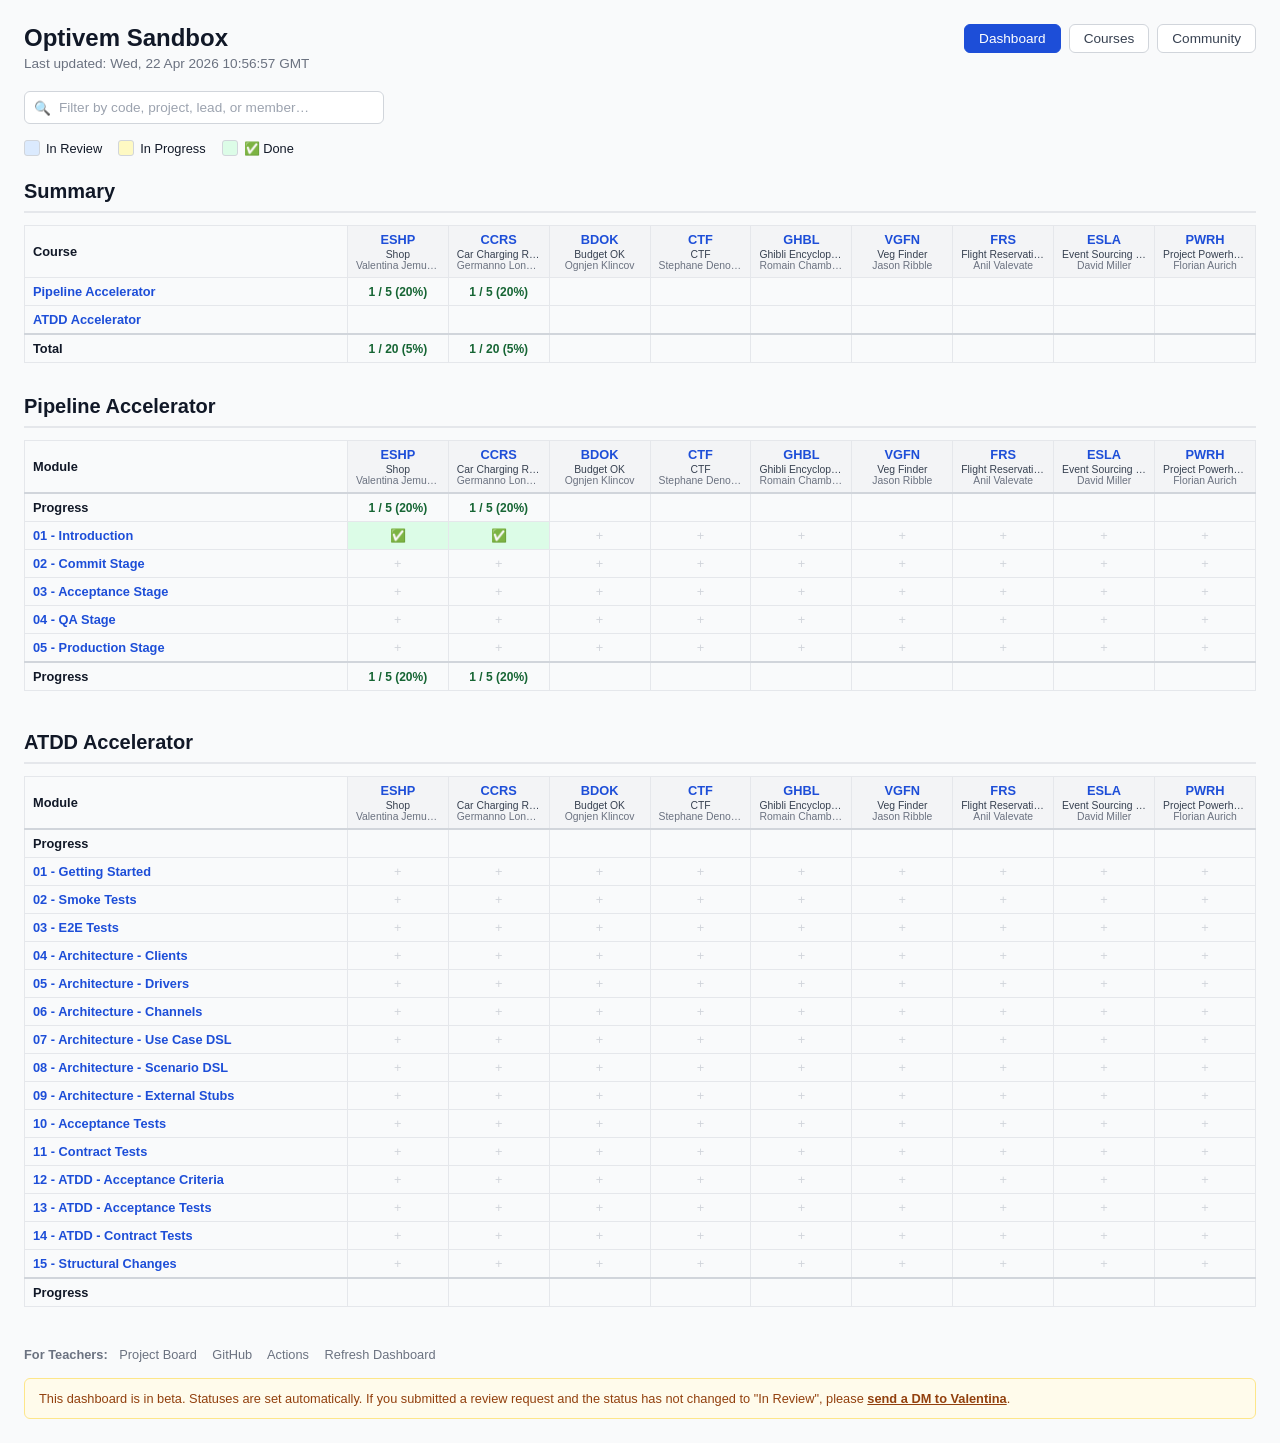
==== commit b5104b86: "Sync changes Co-Authored-By: Claude Sonnet 4.6 <noreply@anthropic.com>" ====
--- a/docs/index.html
+++ b/docs/index.html
@@ -101,7 +101,7 @@
   <div class="header">
     <div class="header-left">
       <h1>Optivem Sandbox</h1>
-      <p class="subtitle">Last updated: Wed, 22 Apr 2026 10:36:40 GMT</p>
+      <p class="subtitle">Last updated: Wed, 22 Apr 2026 10:56:57 GMT</p>
     </div>
     <nav class="nav-tabs">
       <span class="nav-tab active">Dashboard</span>
@@ -127,15 +127,15 @@
         <thead>
           <tr>
             <th class="summary-label">Course</th>
-            <th class="project-header" title="Shop — 2 / 40 modules completed (5%)"><a href="https://github.com/optivem/shop" target="_blank" rel="noopener" title="Shop">ESHP</a><div class="project-full-name">Shop</div><div class="project-lead">Valentina Jemuovic</div></th>
-            <th class="project-header" title="Car Charging Reservation System — 2 / 40 modules completed (5%)"><a href="https://github.com/longhibeck/car-charging-reservation-system" target="_blank" rel="noopener" title="Car Charging Reservation System">CCRS</a><div class="project-full-name">Car Charging Reservation System</div><div class="project-lead">Germanno Longhi Beck</div></th>
-            <th class="project-header" title="Budget OK — 0 / 40 modules completed (0%)"><a href="https://github.com/ognjenkl/budget-ok" target="_blank" rel="noopener" title="Budget OK">BDOK</a><div class="project-full-name">Budget OK</div><div class="project-lead">Ognjen Klincov</div></th>
-            <th class="project-header" title="CTF — 0 / 40 modules completed (0%)"><a href="https://github.com/CurlyFire/ctf-sandbox" target="_blank" rel="noopener" title="CTF">CTF</a><div class="project-full-name">CTF</div><div class="project-lead">Stephane Denomme</div></th>
-            <th class="project-header" title="Ghibli Encyclopedia — 0 / 40 modules completed (0%)"><a href="https://github.com/RomainChamb/ghibli-encyclopedia" target="_blank" rel="noopener" title="Ghibli Encyclopedia">GHBL</a><div class="project-full-name">Ghibli Encyclopedia</div><div class="project-lead">Romain Chambonnier</div></th>
-            <th class="project-header" title="Veg Finder — 0 / 40 modules completed (0%)"><a href="https://github.com/jasonribble/veg-finder" target="_blank" rel="noopener" title="Veg Finder">VGFN</a><div class="project-full-name">Veg Finder</div><div class="project-lead">Jason Ribble</div></th>
-            <th class="project-header" title="Flight Reservation System (FRS) — 0 / 40 modules completed (0%)"><a href="https://github.com/ArkCase/atdd-flight-reserve" target="_blank" rel="noopener" title="Flight Reservation System (FRS)">FRS</a><div class="project-full-name">Flight Reservation System (FRS)</div><div class="project-lead">Anil Valevate</div></th>
-            <th class="project-header" title="Event Sourcing Learning Application — 0 / 40 modules completed (0%)"><a href="https://github.com/david-oc-miller/event-sourcing-demo" target="_blank" rel="noopener" title="Event Sourcing Learning Application">ESLA</a><div class="project-full-name">Event Sourcing Learning Application</div><div class="project-lead">David Miller</div></th>
-            <th class="project-header" title="Project Powerhouse — 0 / 40 modules completed (0%)"><a href="https://github.com/vilosia-ai/demo-customer-portal" target="_blank" rel="noopener" title="Project Powerhouse">PWRH</a><div class="project-full-name">Project Powerhouse</div><div class="project-lead">Florian Aurich</div></th>
+            <th class="project-header" title="Shop — 1 / 20 modules completed (5%)"><a href="https://github.com/optivem/shop" target="_blank" rel="noopener" title="Shop">ESHP</a><div class="project-full-name">Shop</div><div class="project-lead">Valentina Jemuovic</div></th>
+            <th class="project-header" title="Car Charging Reservation System — 1 / 20 modules completed (5%)"><a href="https://github.com/longhibeck/car-charging-reservation-system" target="_blank" rel="noopener" title="Car Charging Reservation System">CCRS</a><div class="project-full-name">Car Charging Reservation System</div><div class="project-lead">Germanno Longhi Beck</div></th>
+            <th class="project-header" title="Budget OK — 0 / 20 modules completed (0%)"><a href="https://github.com/ognjenkl/budget-ok" target="_blank" rel="noopener" title="Budget OK">BDOK</a><div class="project-full-name">Budget OK</div><div class="project-lead">Ognjen Klincov</div></th>
+            <th class="project-header" title="CTF — 0 / 20 modules completed (0%)"><a href="https://github.com/CurlyFire/ctf-sandbox" target="_blank" rel="noopener" title="CTF">CTF</a><div class="project-full-name">CTF</div><div class="project-lead">Stephane Denomme</div></th>
+            <th class="project-header" title="Ghibli Encyclopedia — 0 / 20 modules completed (0%)"><a href="https://github.com/RomainChamb/ghibli-encyclopedia" target="_blank" rel="noopener" title="Ghibli Encyclopedia">GHBL</a><div class="project-full-name">Ghibli Encyclopedia</div><div class="project-lead">Romain Chambonnier</div></th>
+            <th class="project-header" title="Veg Finder — 0 / 20 modules completed (0%)"><a href="https://github.com/jasonribble/veg-finder" target="_blank" rel="noopener" title="Veg Finder">VGFN</a><div class="project-full-name">Veg Finder</div><div class="project-lead">Jason Ribble</div></th>
+            <th class="project-header" title="Flight Reservation System (FRS) — 0 / 20 modules completed (0%)"><a href="https://github.com/ArkCase/atdd-flight-reserve" target="_blank" rel="noopener" title="Flight Reservation System (FRS)">FRS</a><div class="project-full-name">Flight Reservation System (FRS)</div><div class="project-lead">Anil Valevate</div></th>
+            <th class="project-header" title="Event Sourcing Learning Application — 0 / 20 modules completed (0%)"><a href="https://github.com/david-oc-miller/event-sourcing-demo" target="_blank" rel="noopener" title="Event Sourcing Learning Application">ESLA</a><div class="project-full-name">Event Sourcing Learning Application</div><div class="project-lead">David Miller</div></th>
+            <th class="project-header" title="Project Powerhouse — 0 / 20 modules completed (0%)"><a href="https://github.com/vilosia-ai/demo-customer-portal" target="_blank" rel="noopener" title="Project Powerhouse">PWRH</a><div class="project-full-name">Project Powerhouse</div><div class="project-lead">Florian Aurich</div></th>
           </tr>
         </thead>
         <tbody>
@@ -163,34 +163,10 @@
               <td class="cell progress-cell progress-none"></td>
               <td class="cell progress-cell progress-none"></td>
           </tr>
-          <tr>
-            <td class="summary-label"><a href="#course-atdd">ATDD Accelerator</a></td>
-              <td class="cell progress-cell progress-none"></td>
-              <td class="cell progress-cell progress-none"></td>
-              <td class="cell progress-cell progress-none"></td>
-              <td class="cell progress-cell progress-none"></td>
-              <td class="cell progress-cell progress-none"></td>
-              <td class="cell progress-cell progress-none"></td>
-              <td class="cell progress-cell progress-none"></td>
-              <td class="cell progress-cell progress-none"></td>
-              <td class="cell progress-cell progress-none"></td>
-          </tr>
-          <tr>
-            <td class="summary-label"><a href="#course-pipeline">Pipeline Accelerator</a></td>
-              <td class="cell progress-cell progress-active">1 / 5 (20%)</td>
-              <td class="cell progress-cell progress-active">1 / 5 (20%)</td>
-              <td class="cell progress-cell progress-none"></td>
-              <td class="cell progress-cell progress-none"></td>
-              <td class="cell progress-cell progress-none"></td>
-              <td class="cell progress-cell progress-none"></td>
-              <td class="cell progress-cell progress-none"></td>
-              <td class="cell progress-cell progress-none"></td>
-              <td class="cell progress-cell progress-none"></td>
-          </tr>
           <tr class="progress-row">
             <td class="summary-label"><strong>Total</strong></td>
-              <td class="cell progress-cell progress-active">2 / 40 (5%)</td>
-              <td class="cell progress-cell progress-active">2 / 40 (5%)</td>
+              <td class="cell progress-cell progress-active">1 / 20 (5%)</td>
+              <td class="cell progress-cell progress-active">1 / 20 (5%)</td>
               <td class="cell progress-cell progress-none"></td>
               <td class="cell progress-cell progress-none"></td>
               <td class="cell progress-cell progress-none"></td>
@@ -527,342 +503,6 @@
             <td class="module-name"><strong>Progress</strong></td>
               <td class="cell progress-cell progress-none"></td>
               <td class="cell progress-cell progress-none"></td>
-              <td class="cell progress-cell progress-none"></td>
-              <td class="cell progress-cell progress-none"></td>
-              <td class="cell progress-cell progress-none"></td>
-              <td class="cell progress-cell progress-none"></td>
-              <td class="cell progress-cell progress-none"></td>
-              <td class="cell progress-cell progress-none"></td>
-              <td class="cell progress-cell progress-none"></td>
-          </tr>
-        </tbody>
-      </table>
-    </div>
-  </div>
-
-  <div class="course-section" id="course-atdd">
-    <h2 class="course-title">ATDD Accelerator</h2>
-    <div class="table-wrapper">
-      <table>
-        <thead>
-          <tr>
-            <th class="module-name">Module</th>
-            <th class="project-header" title="Shop — 0 / 15 modules completed (0%)"><a href="https://github.com/optivem/shop" target="_blank" rel="noopener" title="Shop">ESHP</a><div class="project-full-name">Shop</div><div class="project-lead">Valentina Jemuovic</div></th>
-            <th class="project-header" title="Car Charging Reservation System — 0 / 15 modules completed (0%)"><a href="https://github.com/longhibeck/car-charging-reservation-system" target="_blank" rel="noopener" title="Car Charging Reservation System">CCRS</a><div class="project-full-name">Car Charging Reservation System</div><div class="project-lead">Germanno Longhi Beck</div></th>
-            <th class="project-header" title="Budget OK — 0 / 15 modules completed (0%)"><a href="https://github.com/ognjenkl/budget-ok" target="_blank" rel="noopener" title="Budget OK">BDOK</a><div class="project-full-name">Budget OK</div><div class="project-lead">Ognjen Klincov</div></th>
-            <th class="project-header" title="CTF — 0 / 15 modules completed (0%)"><a href="https://github.com/CurlyFire/ctf-sandbox" target="_blank" rel="noopener" title="CTF">CTF</a><div class="project-full-name">CTF</div><div class="project-lead">Stephane Denomme</div></th>
-            <th class="project-header" title="Ghibli Encyclopedia — 0 / 15 modules completed (0%)"><a href="https://github.com/RomainChamb/ghibli-encyclopedia" target="_blank" rel="noopener" title="Ghibli Encyclopedia">GHBL</a><div class="project-full-name">Ghibli Encyclopedia</div><div class="project-lead">Romain Chambonnier</div></th>
-            <th class="project-header" title="Veg Finder — 0 / 15 modules completed (0%)"><a href="https://github.com/jasonribble/veg-finder" target="_blank" rel="noopener" title="Veg Finder">VGFN</a><div class="project-full-name">Veg Finder</div><div class="project-lead">Jason Ribble</div></th>
-            <th class="project-header" title="Flight Reservation System (FRS) — 0 / 15 modules completed (0%)"><a href="https://github.com/ArkCase/atdd-flight-reserve" target="_blank" rel="noopener" title="Flight Reservation System (FRS)">FRS</a><div class="project-full-name">Flight Reservation System (FRS)</div><div class="project-lead">Anil Valevate</div></th>
-            <th class="project-header" title="Event Sourcing Learning Application — 0 / 15 modules completed (0%)"><a href="https://github.com/david-oc-miller/event-sourcing-demo" target="_blank" rel="noopener" title="Event Sourcing Learning Application">ESLA</a><div class="project-full-name">Event Sourcing Learning Application</div><div class="project-lead">David Miller</div></th>
-            <th class="project-header" title="Project Powerhouse — 0 / 15 modules completed (0%)"><a href="https://github.com/vilosia-ai/demo-customer-portal" target="_blank" rel="noopener" title="Project Powerhouse">PWRH</a><div class="project-full-name">Project Powerhouse</div><div class="project-lead">Florian Aurich</div></th>
-          </tr>
-          <tr class="progress-row">
-            <td class="module-name"><strong>Progress</strong></td>
-              <td class="cell progress-cell progress-none"></td>
-              <td class="cell progress-cell progress-none"></td>
-              <td class="cell progress-cell progress-none"></td>
-              <td class="cell progress-cell progress-none"></td>
-              <td class="cell progress-cell progress-none"></td>
-              <td class="cell progress-cell progress-none"></td>
-              <td class="cell progress-cell progress-none"></td>
-              <td class="cell progress-cell progress-none"></td>
-              <td class="cell progress-cell progress-none"></td>
-          </tr>
-        </thead>
-        <tbody>
-          <tr>
-            <td class="module-name"><a href="https://optivem.thinkific.com/courses/take/atdd/texts/73358802-overview" target="_blank" rel="noopener">01 - Getting Started</a></td>
-              <td class="cell cell-missing"><a href="https://github.com/optivem/sandbox/issues/new?title=01%20-%20Getting%20Started&body=%3E%20**%E2%9A%A0%EF%B8%8F%20This%20ticket%20is%20auto-generated.%20Please%20do%20not%20change%20the%20title%20or%20contents%20below.%20Just%20click%20the%20%22Create%22%20button%20below.%20After%20a%20few%20minutes%2C%20the%20ticket%20will%20be%20automatically%20assigned%20to%20a%20reviewer%20%E2%80%94%20no%20further%20action%20needed.%20You%20can%20add%20comments%20after%20the%20ticket%20is%20created.**%0A%0A%23%23%23%20Course%0A%0AATDD%20Accelerator%0A%0A%23%23%23%20Project%0A%0AShop%0A%0A%23%23%23%20Module%0A%0A01%20-%20Getting%20Started%0A%0A%3E%20**%E2%9A%A0%EF%B8%8F%20This%20ticket%20is%20auto-generated.%20Please%20do%20not%20change%20the%20title%20or%20contents%20below.%20Just%20click%20the%20%22Create%22%20button%20below.%20After%20a%20few%20minutes%2C%20the%20ticket%20will%20be%20automatically%20assigned%20to%20a%20reviewer%20%E2%80%94%20no%20further%20action%20needed.%20You%20can%20add%20comments%20after%20the%20ticket%20is%20created.**" target="_blank" rel="noopener" title="Create ticket for ESHP - 01 - Getting Started">+</a></td>
-              <td class="cell cell-missing"><a href="https://github.com/optivem/sandbox/issues/new?title=01%20-%20Getting%20Started&body=%3E%20**%E2%9A%A0%EF%B8%8F%20This%20ticket%20is%20auto-generated.%20Please%20do%20not%20change%20the%20title%20or%20contents%20below.%20Just%20click%20the%20%22Create%22%20button%20below.%20After%20a%20few%20minutes%2C%20the%20ticket%20will%20be%20automatically%20assigned%20to%20a%20reviewer%20%E2%80%94%20no%20further%20action%20needed.%20You%20can%20add%20comments%20after%20the%20ticket%20is%20created.**%0A%0A%23%23%23%20Course%0A%0AATDD%20Accelerator%0A%0A%23%23%23%20Project%0A%0ACar%20Charging%20Reservation%20System%0A%0A%23%23%23%20Module%0A%0A01%20-%20Getting%20Started%0A%0A%3E%20**%E2%9A%A0%EF%B8%8F%20This%20ticket%20is%20auto-generated.%20Please%20do%20not%20change%20the%20title%20or%20contents%20below.%20Just%20click%20the%20%22Create%22%20button%20below.%20After%20a%20few%20minutes%2C%20the%20ticket%20will%20be%20automatically%20assigned%20to%20a%20reviewer%20%E2%80%94%20no%20further%20action%20needed.%20You%20can%20add%20comments%20after%20the%20ticket%20is%20created.**" target="_blank" rel="noopener" title="Create ticket for CCRS - 01 - Getting Started">+</a></td>
-              <td class="cell cell-missing"><a href="https://github.com/optivem/sandbox/issues/new?title=01%20-%20Getting%20Started&body=%3E%20**%E2%9A%A0%EF%B8%8F%20This%20ticket%20is%20auto-generated.%20Please%20do%20not%20change%20the%20title%20or%20contents%20below.%20Just%20click%20the%20%22Create%22%20button%20below.%20After%20a%20few%20minutes%2C%20the%20ticket%20will%20be%20automatically%20assigned%20to%20a%20reviewer%20%E2%80%94%20no%20further%20action%20needed.%20You%20can%20add%20comments%20after%20the%20ticket%20is%20created.**%0A%0A%23%23%23%20Course%0A%0AATDD%20Accelerator%0A%0A%23%23%23%20Project%0A%0ABudget%20OK%0A%0A%23%23%23%20Module%0A%0A01%20-%20Getting%20Started%0A%0A%3E%20**%E2%9A%A0%EF%B8%8F%20This%20ticket%20is%20auto-generated.%20Please%20do%20not%20change%20the%20title%20or%20contents%20below.%20Just%20click%20the%20%22Create%22%20button%20below.%20After%20a%20few%20minutes%2C%20the%20ticket%20will%20be%20automatically%20assigned%20to%20a%20reviewer%20%E2%80%94%20no%20further%20action%20needed.%20You%20can%20add%20comments%20after%20the%20ticket%20is%20created.**" target="_blank" rel="noopener" title="Create ticket for BDOK - 01 - Getting Started">+</a></td>
-              <td class="cell cell-missing"><a href="https://github.com/optivem/sandbox/issues/new?title=01%20-%20Getting%20Started&body=%3E%20**%E2%9A%A0%EF%B8%8F%20This%20ticket%20is%20auto-generated.%20Please%20do%20not%20change%20the%20title%20or%20contents%20below.%20Just%20click%20the%20%22Create%22%20button%20below.%20After%20a%20few%20minutes%2C%20the%20ticket%20will%20be%20automatically%20assigned%20to%20a%20reviewer%20%E2%80%94%20no%20further%20action%20needed.%20You%20can%20add%20comments%20after%20the%20ticket%20is%20created.**%0A%0A%23%23%23%20Course%0A%0AATDD%20Accelerator%0A%0A%23%23%23%20Project%0A%0ACTF%0A%0A%23%23%23%20Module%0A%0A01%20-%20Getting%20Started%0A%0A%3E%20**%E2%9A%A0%EF%B8%8F%20This%20ticket%20is%20auto-generated.%20Please%20do%20not%20change%20the%20title%20or%20contents%20below.%20Just%20click%20the%20%22Create%22%20button%20below.%20After%20a%20few%20minutes%2C%20the%20ticket%20will%20be%20automatically%20assigned%20to%20a%20reviewer%20%E2%80%94%20no%20further%20action%20needed.%20You%20can%20add%20comments%20after%20the%20ticket%20is%20created.**" target="_blank" rel="noopener" title="Create ticket for CTF - 01 - Getting Started">+</a></td>
-              <td class="cell cell-missing"><a href="https://github.com/optivem/sandbox/issues/new?title=01%20-%20Getting%20Started&body=%3E%20**%E2%9A%A0%EF%B8%8F%20This%20ticket%20is%20auto-generated.%20Please%20do%20not%20change%20the%20title%20or%20contents%20below.%20Just%20click%20the%20%22Create%22%20button%20below.%20After%20a%20few%20minutes%2C%20the%20ticket%20will%20be%20automatically%20assigned%20to%20a%20reviewer%20%E2%80%94%20no%20further%20action%20needed.%20You%20can%20add%20comments%20after%20the%20ticket%20is%20created.**%0A%0A%23%23%23%20Course%0A%0AATDD%20Accelerator%0A%0A%23%23%23%20Project%0A%0AGhibli%20Encyclopedia%0A%0A%23%23%23%20Module%0A%0A01%20-%20Getting%20Started%0A%0A%3E%20**%E2%9A%A0%EF%B8%8F%20This%20ticket%20is%20auto-generated.%20Please%20do%20not%20change%20the%20title%20or%20contents%20below.%20Just%20click%20the%20%22Create%22%20button%20below.%20After%20a%20few%20minutes%2C%20the%20ticket%20will%20be%20automatically%20assigned%20to%20a%20reviewer%20%E2%80%94%20no%20further%20action%20needed.%20You%20can%20add%20comments%20after%20the%20ticket%20is%20created.**" target="_blank" rel="noopener" title="Create ticket for GHBL - 01 - Getting Started">+</a></td>
-              <td class="cell cell-missing"><a href="https://github.com/optivem/sandbox/issues/new?title=01%20-%20Getting%20Started&body=%3E%20**%E2%9A%A0%EF%B8%8F%20This%20ticket%20is%20auto-generated.%20Please%20do%20not%20change%20the%20title%20or%20contents%20below.%20Just%20click%20the%20%22Create%22%20button%20below.%20After%20a%20few%20minutes%2C%20the%20ticket%20will%20be%20automatically%20assigned%20to%20a%20reviewer%20%E2%80%94%20no%20further%20action%20needed.%20You%20can%20add%20comments%20after%20the%20ticket%20is%20created.**%0A%0A%23%23%23%20Course%0A%0AATDD%20Accelerator%0A%0A%23%23%23%20Project%0A%0AVeg%20Finder%0A%0A%23%23%23%20Module%0A%0A01%20-%20Getting%20Started%0A%0A%3E%20**%E2%9A%A0%EF%B8%8F%20This%20ticket%20is%20auto-generated.%20Please%20do%20not%20change%20the%20title%20or%20contents%20below.%20Just%20click%20the%20%22Create%22%20button%20below.%20After%20a%20few%20minutes%2C%20the%20ticket%20will%20be%20automatically%20assigned%20to%20a%20reviewer%20%E2%80%94%20no%20further%20action%20needed.%20You%20can%20add%20comments%20after%20the%20ticket%20is%20created.**" target="_blank" rel="noopener" title="Create ticket for VGFN - 01 - Getting Started">+</a></td>
-              <td class="cell cell-missing"><a href="https://github.com/optivem/sandbox/issues/new?title=01%20-%20Getting%20Started&body=%3E%20**%E2%9A%A0%EF%B8%8F%20This%20ticket%20is%20auto-generated.%20Please%20do%20not%20change%20the%20title%20or%20contents%20below.%20Just%20click%20the%20%22Create%22%20button%20below.%20After%20a%20few%20minutes%2C%20the%20ticket%20will%20be%20automatically%20assigned%20to%20a%20reviewer%20%E2%80%94%20no%20further%20action%20needed.%20You%20can%20add%20comments%20after%20the%20ticket%20is%20created.**%0A%0A%23%23%23%20Course%0A%0AATDD%20Accelerator%0A%0A%23%23%23%20Project%0A%0AFlight%20Reservation%20System%20(FRS)%0A%0A%23%23%23%20Module%0A%0A01%20-%20Getting%20Started%0A%0A%3E%20**%E2%9A%A0%EF%B8%8F%20This%20ticket%20is%20auto-generated.%20Please%20do%20not%20change%20the%20title%20or%20contents%20below.%20Just%20click%20the%20%22Create%22%20button%20below.%20After%20a%20few%20minutes%2C%20the%20ticket%20will%20be%20automatically%20assigned%20to%20a%20reviewer%20%E2%80%94%20no%20further%20action%20needed.%20You%20can%20add%20comments%20after%20the%20ticket%20is%20created.**" target="_blank" rel="noopener" title="Create ticket for FRS - 01 - Getting Started">+</a></td>
-              <td class="cell cell-missing"><a href="https://github.com/optivem/sandbox/issues/new?title=01%20-%20Getting%20Started&body=%3E%20**%E2%9A%A0%EF%B8%8F%20This%20ticket%20is%20auto-generated.%20Please%20do%20not%20change%20the%20title%20or%20contents%20below.%20Just%20click%20the%20%22Create%22%20button%20below.%20After%20a%20few%20minutes%2C%20the%20ticket%20will%20be%20automatically%20assigned%20to%20a%20reviewer%20%E2%80%94%20no%20further%20action%20needed.%20You%20can%20add%20comments%20after%20the%20ticket%20is%20created.**%0A%0A%23%23%23%20Course%0A%0AATDD%20Accelerator%0A%0A%23%23%23%20Project%0A%0AEvent%20Sourcing%20Learning%20Application%0A%0A%23%23%23%20Module%0A%0A01%20-%20Getting%20Started%0A%0A%3E%20**%E2%9A%A0%EF%B8%8F%20This%20ticket%20is%20auto-generated.%20Please%20do%20not%20change%20the%20title%20or%20contents%20below.%20Just%20click%20the%20%22Create%22%20button%20below.%20After%20a%20few%20minutes%2C%20the%20ticket%20will%20be%20automatically%20assigned%20to%20a%20reviewer%20%E2%80%94%20no%20further%20action%20needed.%20You%20can%20add%20comments%20after%20the%20ticket%20is%20created.**" target="_blank" rel="noopener" title="Create ticket for ESLA - 01 - Getting Started">+</a></td>
-              <td class="cell cell-missing"><a href="https://github.com/optivem/sandbox/issues/new?title=01%20-%20Getting%20Started&body=%3E%20**%E2%9A%A0%EF%B8%8F%20This%20ticket%20is%20auto-generated.%20Please%20do%20not%20change%20the%20title%20or%20contents%20below.%20Just%20click%20the%20%22Create%22%20button%20below.%20After%20a%20few%20minutes%2C%20the%20ticket%20will%20be%20automatically%20assigned%20to%20a%20reviewer%20%E2%80%94%20no%20further%20action%20needed.%20You%20can%20add%20comments%20after%20the%20ticket%20is%20created.**%0A%0A%23%23%23%20Course%0A%0AATDD%20Accelerator%0A%0A%23%23%23%20Project%0A%0AProject%20Powerhouse%0A%0A%23%23%23%20Module%0A%0A01%20-%20Getting%20Started%0A%0A%3E%20**%E2%9A%A0%EF%B8%8F%20This%20ticket%20is%20auto-generated.%20Please%20do%20not%20change%20the%20title%20or%20contents%20below.%20Just%20click%20the%20%22Create%22%20button%20below.%20After%20a%20few%20minutes%2C%20the%20ticket%20will%20be%20automatically%20assigned%20to%20a%20reviewer%20%E2%80%94%20no%20further%20action%20needed.%20You%20can%20add%20comments%20after%20the%20ticket%20is%20created.**" target="_blank" rel="noopener" title="Create ticket for PWRH - 01 - Getting Started">+</a></td>
-          </tr>
-          <tr>
-            <td class="module-name"><a href="https://optivem.thinkific.com/courses/take/atdd/texts/73483348-overview" target="_blank" rel="noopener">02 - Smoke Tests</a></td>
-              <td class="cell cell-missing"><a href="https://github.com/optivem/sandbox/issues/new?title=02%20-%20Smoke%20Tests&body=%3E%20**%E2%9A%A0%EF%B8%8F%20This%20ticket%20is%20auto-generated.%20Please%20do%20not%20change%20the%20title%20or%20contents%20below.%20Just%20click%20the%20%22Create%22%20button%20below.%20After%20a%20few%20minutes%2C%20the%20ticket%20will%20be%20automatically%20assigned%20to%20a%20reviewer%20%E2%80%94%20no%20further%20action%20needed.%20You%20can%20add%20comments%20after%20the%20ticket%20is%20created.**%0A%0A%23%23%23%20Course%0A%0AATDD%20Accelerator%0A%0A%23%23%23%20Project%0A%0AShop%0A%0A%23%23%23%20Module%0A%0A02%20-%20Smoke%20Tests%0A%0A%3E%20**%E2%9A%A0%EF%B8%8F%20This%20ticket%20is%20auto-generated.%20Please%20do%20not%20change%20the%20title%20or%20contents%20below.%20Just%20click%20the%20%22Create%22%20button%20below.%20After%20a%20few%20minutes%2C%20the%20ticket%20will%20be%20automatically%20assigned%20to%20a%20reviewer%20%E2%80%94%20no%20further%20action%20needed.%20You%20can%20add%20comments%20after%20the%20ticket%20is%20created.**" target="_blank" rel="noopener" title="Create ticket for ESHP - 02 - Smoke Tests">+</a></td>
-              <td class="cell cell-missing"><a href="https://github.com/optivem/sandbox/issues/new?title=02%20-%20Smoke%20Tests&body=%3E%20**%E2%9A%A0%EF%B8%8F%20This%20ticket%20is%20auto-generated.%20Please%20do%20not%20change%20the%20title%20or%20contents%20below.%20Just%20click%20the%20%22Create%22%20button%20below.%20After%20a%20few%20minutes%2C%20the%20ticket%20will%20be%20automatically%20assigned%20to%20a%20reviewer%20%E2%80%94%20no%20further%20action%20needed.%20You%20can%20add%20comments%20after%20the%20ticket%20is%20created.**%0A%0A%23%23%23%20Course%0A%0AATDD%20Accelerator%0A%0A%23%23%23%20Project%0A%0ACar%20Charging%20Reservation%20System%0A%0A%23%23%23%20Module%0A%0A02%20-%20Smoke%20Tests%0A%0A%3E%20**%E2%9A%A0%EF%B8%8F%20This%20ticket%20is%20auto-generated.%20Please%20do%20not%20change%20the%20title%20or%20contents%20below.%20Just%20click%20the%20%22Create%22%20button%20below.%20After%20a%20few%20minutes%2C%20the%20ticket%20will%20be%20automatically%20assigned%20to%20a%20reviewer%20%E2%80%94%20no%20further%20action%20needed.%20You%20can%20add%20comments%20after%20the%20ticket%20is%20created.**" target="_blank" rel="noopener" title="Create ticket for CCRS - 02 - Smoke Tests">+</a></td>
-              <td class="cell cell-missing"><a href="https://github.com/optivem/sandbox/issues/new?title=02%20-%20Smoke%20Tests&body=%3E%20**%E2%9A%A0%EF%B8%8F%20This%20ticket%20is%20auto-generated.%20Please%20do%20not%20change%20the%20title%20or%20contents%20below.%20Just%20click%20the%20%22Create%22%20button%20below.%20After%20a%20few%20minutes%2C%20the%20ticket%20will%20be%20automatically%20assigned%20to%20a%20reviewer%20%E2%80%94%20no%20further%20action%20needed.%20You%20can%20add%20comments%20after%20the%20ticket%20is%20created.**%0A%0A%23%23%23%20Course%0A%0AATDD%20Accelerator%0A%0A%23%23%23%20Project%0A%0ABudget%20OK%0A%0A%23%23%23%20Module%0A%0A02%20-%20Smoke%20Tests%0A%0A%3E%20**%E2%9A%A0%EF%B8%8F%20This%20ticket%20is%20auto-generated.%20Please%20do%20not%20change%20the%20title%20or%20contents%20below.%20Just%20click%20the%20%22Create%22%20button%20below.%20After%20a%20few%20minutes%2C%20the%20ticket%20will%20be%20automatically%20assigned%20to%20a%20reviewer%20%E2%80%94%20no%20further%20action%20needed.%20You%20can%20add%20comments%20after%20the%20ticket%20is%20created.**" target="_blank" rel="noopener" title="Create ticket for BDOK - 02 - Smoke Tests">+</a></td>
-              <td class="cell cell-missing"><a href="https://github.com/optivem/sandbox/issues/new?title=02%20-%20Smoke%20Tests&body=%3E%20**%E2%9A%A0%EF%B8%8F%20This%20ticket%20is%20auto-generated.%20Please%20do%20not%20change%20the%20title%20or%20contents%20below.%20Just%20click%20the%20%22Create%22%20button%20below.%20After%20a%20few%20minutes%2C%20the%20ticket%20will%20be%20automatically%20assigned%20to%20a%20reviewer%20%E2%80%94%20no%20further%20action%20needed.%20You%20can%20add%20comments%20after%20the%20ticket%20is%20created.**%0A%0A%23%23%23%20Course%0A%0AATDD%20Accelerator%0A%0A%23%23%23%20Project%0A%0ACTF%0A%0A%23%23%23%20Module%0A%0A02%20-%20Smoke%20Tests%0A%0A%3E%20**%E2%9A%A0%EF%B8%8F%20This%20ticket%20is%20auto-generated.%20Please%20do%20not%20change%20the%20title%20or%20contents%20below.%20Just%20click%20the%20%22Create%22%20button%20below.%20After%20a%20few%20minutes%2C%20the%20ticket%20will%20be%20automatically%20assigned%20to%20a%20reviewer%20%E2%80%94%20no%20further%20action%20needed.%20You%20can%20add%20comments%20after%20the%20ticket%20is%20created.**" target="_blank" rel="noopener" title="Create ticket for CTF - 02 - Smoke Tests">+</a></td>
-              <td class="cell cell-missing"><a href="https://github.com/optivem/sandbox/issues/new?title=02%20-%20Smoke%20Tests&body=%3E%20**%E2%9A%A0%EF%B8%8F%20This%20ticket%20is%20auto-generated.%20Please%20do%20not%20change%20the%20title%20or%20contents%20below.%20Just%20click%20the%20%22Create%22%20button%20below.%20After%20a%20few%20minutes%2C%20the%20ticket%20will%20be%20automatically%20assigned%20to%20a%20reviewer%20%E2%80%94%20no%20further%20action%20needed.%20You%20can%20add%20comments%20after%20the%20ticket%20is%20created.**%0A%0A%23%23%23%20Course%0A%0AATDD%20Accelerator%0A%0A%23%23%23%20Project%0A%0AGhibli%20Encyclopedia%0A%0A%23%23%23%20Module%0A%0A02%20-%20Smoke%20Tests%0A%0A%3E%20**%E2%9A%A0%EF%B8%8F%20This%20ticket%20is%20auto-generated.%20Please%20do%20not%20change%20the%20title%20or%20contents%20below.%20Just%20click%20the%20%22Create%22%20button%20below.%20After%20a%20few%20minutes%2C%20the%20ticket%20will%20be%20automatically%20assigned%20to%20a%20reviewer%20%E2%80%94%20no%20further%20action%20needed.%20You%20can%20add%20comments%20after%20the%20ticket%20is%20created.**" target="_blank" rel="noopener" title="Create ticket for GHBL - 02 - Smoke Tests">+</a></td>
-              <td class="cell cell-missing"><a href="https://github.com/optivem/sandbox/issues/new?title=02%20-%20Smoke%20Tests&body=%3E%20**%E2%9A%A0%EF%B8%8F%20This%20ticket%20is%20auto-generated.%20Please%20do%20not%20change%20the%20title%20or%20contents%20below.%20Just%20click%20the%20%22Create%22%20button%20below.%20After%20a%20few%20minutes%2C%20the%20ticket%20will%20be%20automatically%20assigned%20to%20a%20reviewer%20%E2%80%94%20no%20further%20action%20needed.%20You%20can%20add%20comments%20after%20the%20ticket%20is%20created.**%0A%0A%23%23%23%20Course%0A%0AATDD%20Accelerator%0A%0A%23%23%23%20Project%0A%0AVeg%20Finder%0A%0A%23%23%23%20Module%0A%0A02%20-%20Smoke%20Tests%0A%0A%3E%20**%E2%9A%A0%EF%B8%8F%20This%20ticket%20is%20auto-generated.%20Please%20do%20not%20change%20the%20title%20or%20contents%20below.%20Just%20click%20the%20%22Create%22%20button%20below.%20After%20a%20few%20minutes%2C%20the%20ticket%20will%20be%20automatically%20assigned%20to%20a%20reviewer%20%E2%80%94%20no%20further%20action%20needed.%20You%20can%20add%20comments%20after%20the%20ticket%20is%20created.**" target="_blank" rel="noopener" title="Create ticket for VGFN - 02 - Smoke Tests">+</a></td>
-              <td class="cell cell-missing"><a href="https://github.com/optivem/sandbox/issues/new?title=02%20-%20Smoke%20Tests&body=%3E%20**%E2%9A%A0%EF%B8%8F%20This%20ticket%20is%20auto-generated.%20Please%20do%20not%20change%20the%20title%20or%20contents%20below.%20Just%20click%20the%20%22Create%22%20button%20below.%20After%20a%20few%20minutes%2C%20the%20ticket%20will%20be%20automatically%20assigned%20to%20a%20reviewer%20%E2%80%94%20no%20further%20action%20needed.%20You%20can%20add%20comments%20after%20the%20ticket%20is%20created.**%0A%0A%23%23%23%20Course%0A%0AATDD%20Accelerator%0A%0A%23%23%23%20Project%0A%0AFlight%20Reservation%20System%20(FRS)%0A%0A%23%23%23%20Module%0A%0A02%20-%20Smoke%20Tests%0A%0A%3E%20**%E2%9A%A0%EF%B8%8F%20This%20ticket%20is%20auto-generated.%20Please%20do%20not%20change%20the%20title%20or%20contents%20below.%20Just%20click%20the%20%22Create%22%20button%20below.%20After%20a%20few%20minutes%2C%20the%20ticket%20will%20be%20automatically%20assigned%20to%20a%20reviewer%20%E2%80%94%20no%20further%20action%20needed.%20You%20can%20add%20comments%20after%20the%20ticket%20is%20created.**" target="_blank" rel="noopener" title="Create ticket for FRS - 02 - Smoke Tests">+</a></td>
-              <td class="cell cell-missing"><a href="https://github.com/optivem/sandbox/issues/new?title=02%20-%20Smoke%20Tests&body=%3E%20**%E2%9A%A0%EF%B8%8F%20This%20ticket%20is%20auto-generated.%20Please%20do%20not%20change%20the%20title%20or%20contents%20below.%20Just%20click%20the%20%22Create%22%20button%20below.%20After%20a%20few%20minutes%2C%20the%20ticket%20will%20be%20automatically%20assigned%20to%20a%20reviewer%20%E2%80%94%20no%20further%20action%20needed.%20You%20can%20add%20comments%20after%20the%20ticket%20is%20created.**%0A%0A%23%23%23%20Course%0A%0AATDD%20Accelerator%0A%0A%23%23%23%20Project%0A%0AEvent%20Sourcing%20Learning%20Application%0A%0A%23%23%23%20Module%0A%0A02%20-%20Smoke%20Tests%0A%0A%3E%20**%E2%9A%A0%EF%B8%8F%20This%20ticket%20is%20auto-generated.%20Please%20do%20not%20change%20the%20title%20or%20contents%20below.%20Just%20click%20the%20%22Create%22%20button%20below.%20After%20a%20few%20minutes%2C%20the%20ticket%20will%20be%20automatically%20assigned%20to%20a%20reviewer%20%E2%80%94%20no%20further%20action%20needed.%20You%20can%20add%20comments%20after%20the%20ticket%20is%20created.**" target="_blank" rel="noopener" title="Create ticket for ESLA - 02 - Smoke Tests">+</a></td>
-              <td class="cell cell-missing"><a href="https://github.com/optivem/sandbox/issues/new?title=02%20-%20Smoke%20Tests&body=%3E%20**%E2%9A%A0%EF%B8%8F%20This%20ticket%20is%20auto-generated.%20Please%20do%20not%20change%20the%20title%20or%20contents%20below.%20Just%20click%20the%20%22Create%22%20button%20below.%20After%20a%20few%20minutes%2C%20the%20ticket%20will%20be%20automatically%20assigned%20to%20a%20reviewer%20%E2%80%94%20no%20further%20action%20needed.%20You%20can%20add%20comments%20after%20the%20ticket%20is%20created.**%0A%0A%23%23%23%20Course%0A%0AATDD%20Accelerator%0A%0A%23%23%23%20Project%0A%0AProject%20Powerhouse%0A%0A%23%23%23%20Module%0A%0A02%20-%20Smoke%20Tests%0A%0A%3E%20**%E2%9A%A0%EF%B8%8F%20This%20ticket%20is%20auto-generated.%20Please%20do%20not%20change%20the%20title%20or%20contents%20below.%20Just%20click%20the%20%22Create%22%20button%20below.%20After%20a%20few%20minutes%2C%20the%20ticket%20will%20be%20automatically%20assigned%20to%20a%20reviewer%20%E2%80%94%20no%20further%20action%20needed.%20You%20can%20add%20comments%20after%20the%20ticket%20is%20created.**" target="_blank" rel="noopener" title="Create ticket for PWRH - 02 - Smoke Tests">+</a></td>
-          </tr>
-          <tr>
-            <td class="module-name"><a href="https://optivem.thinkific.com/courses/take/atdd/texts/70107114-overview" target="_blank" rel="noopener">03 - E2E Tests</a></td>
-              <td class="cell cell-missing"><a href="https://github.com/optivem/sandbox/issues/new?title=03%20-%20E2E%20Tests&body=%3E%20**%E2%9A%A0%EF%B8%8F%20This%20ticket%20is%20auto-generated.%20Please%20do%20not%20change%20the%20title%20or%20contents%20below.%20Just%20click%20the%20%22Create%22%20button%20below.%20After%20a%20few%20minutes%2C%20the%20ticket%20will%20be%20automatically%20assigned%20to%20a%20reviewer%20%E2%80%94%20no%20further%20action%20needed.%20You%20can%20add%20comments%20after%20the%20ticket%20is%20created.**%0A%0A%23%23%23%20Course%0A%0AATDD%20Accelerator%0A%0A%23%23%23%20Project%0A%0AShop%0A%0A%23%23%23%20Module%0A%0A03%20-%20E2E%20Tests%0A%0A%3E%20**%E2%9A%A0%EF%B8%8F%20This%20ticket%20is%20auto-generated.%20Please%20do%20not%20change%20the%20title%20or%20contents%20below.%20Just%20click%20the%20%22Create%22%20button%20below.%20After%20a%20few%20minutes%2C%20the%20ticket%20will%20be%20automatically%20assigned%20to%20a%20reviewer%20%E2%80%94%20no%20further%20action%20needed.%20You%20can%20add%20comments%20after%20the%20ticket%20is%20created.**" target="_blank" rel="noopener" title="Create ticket for ESHP - 03 - E2E Tests">+</a></td>
-              <td class="cell cell-missing"><a href="https://github.com/optivem/sandbox/issues/new?title=03%20-%20E2E%20Tests&body=%3E%20**%E2%9A%A0%EF%B8%8F%20This%20ticket%20is%20auto-generated.%20Please%20do%20not%20change%20the%20title%20or%20contents%20below.%20Just%20click%20the%20%22Create%22%20button%20below.%20After%20a%20few%20minutes%2C%20the%20ticket%20will%20be%20automatically%20assigned%20to%20a%20reviewer%20%E2%80%94%20no%20further%20action%20needed.%20You%20can%20add%20comments%20after%20the%20ticket%20is%20created.**%0A%0A%23%23%23%20Course%0A%0AATDD%20Accelerator%0A%0A%23%23%23%20Project%0A%0ACar%20Charging%20Reservation%20System%0A%0A%23%23%23%20Module%0A%0A03%20-%20E2E%20Tests%0A%0A%3E%20**%E2%9A%A0%EF%B8%8F%20This%20ticket%20is%20auto-generated.%20Please%20do%20not%20change%20the%20title%20or%20contents%20below.%20Just%20click%20the%20%22Create%22%20button%20below.%20After%20a%20few%20minutes%2C%20the%20ticket%20will%20be%20automatically%20assigned%20to%20a%20reviewer%20%E2%80%94%20no%20further%20action%20needed.%20You%20can%20add%20comments%20after%20the%20ticket%20is%20created.**" target="_blank" rel="noopener" title="Create ticket for CCRS - 03 - E2E Tests">+</a></td>
-              <td class="cell cell-missing"><a href="https://github.com/optivem/sandbox/issues/new?title=03%20-%20E2E%20Tests&body=%3E%20**%E2%9A%A0%EF%B8%8F%20This%20ticket%20is%20auto-generated.%20Please%20do%20not%20change%20the%20title%20or%20contents%20below.%20Just%20click%20the%20%22Create%22%20button%20below.%20After%20a%20few%20minutes%2C%20the%20ticket%20will%20be%20automatically%20assigned%20to%20a%20reviewer%20%E2%80%94%20no%20further%20action%20needed.%20You%20can%20add%20comments%20after%20the%20ticket%20is%20created.**%0A%0A%23%23%23%20Course%0A%0AATDD%20Accelerator%0A%0A%23%23%23%20Project%0A%0ABudget%20OK%0A%0A%23%23%23%20Module%0A%0A03%20-%20E2E%20Tests%0A%0A%3E%20**%E2%9A%A0%EF%B8%8F%20This%20ticket%20is%20auto-generated.%20Please%20do%20not%20change%20the%20title%20or%20contents%20below.%20Just%20click%20the%20%22Create%22%20button%20below.%20After%20a%20few%20minutes%2C%20the%20ticket%20will%20be%20automatically%20assigned%20to%20a%20reviewer%20%E2%80%94%20no%20further%20action%20needed.%20You%20can%20add%20comments%20after%20the%20ticket%20is%20created.**" target="_blank" rel="noopener" title="Create ticket for BDOK - 03 - E2E Tests">+</a></td>
-              <td class="cell cell-missing"><a href="https://github.com/optivem/sandbox/issues/new?title=03%20-%20E2E%20Tests&body=%3E%20**%E2%9A%A0%EF%B8%8F%20This%20ticket%20is%20auto-generated.%20Please%20do%20not%20change%20the%20title%20or%20contents%20below.%20Just%20click%20the%20%22Create%22%20button%20below.%20After%20a%20few%20minutes%2C%20the%20ticket%20will%20be%20automatically%20assigned%20to%20a%20reviewer%20%E2%80%94%20no%20further%20action%20needed.%20You%20can%20add%20comments%20after%20the%20ticket%20is%20created.**%0A%0A%23%23%23%20Course%0A%0AATDD%20Accelerator%0A%0A%23%23%23%20Project%0A%0ACTF%0A%0A%23%23%23%20Module%0A%0A03%20-%20E2E%20Tests%0A%0A%3E%20**%E2%9A%A0%EF%B8%8F%20This%20ticket%20is%20auto-generated.%20Please%20do%20not%20change%20the%20title%20or%20contents%20below.%20Just%20click%20the%20%22Create%22%20button%20below.%20After%20a%20few%20minutes%2C%20the%20ticket%20will%20be%20automatically%20assigned%20to%20a%20reviewer%20%E2%80%94%20no%20further%20action%20needed.%20You%20can%20add%20comments%20after%20the%20ticket%20is%20created.**" target="_blank" rel="noopener" title="Create ticket for CTF - 03 - E2E Tests">+</a></td>
-              <td class="cell cell-missing"><a href="https://github.com/optivem/sandbox/issues/new?title=03%20-%20E2E%20Tests&body=%3E%20**%E2%9A%A0%EF%B8%8F%20This%20ticket%20is%20auto-generated.%20Please%20do%20not%20change%20the%20title%20or%20contents%20below.%20Just%20click%20the%20%22Create%22%20button%20below.%20After%20a%20few%20minutes%2C%20the%20ticket%20will%20be%20automatically%20assigned%20to%20a%20reviewer%20%E2%80%94%20no%20further%20action%20needed.%20You%20can%20add%20comments%20after%20the%20ticket%20is%20created.**%0A%0A%23%23%23%20Course%0A%0AATDD%20Accelerator%0A%0A%23%23%23%20Project%0A%0AGhibli%20Encyclopedia%0A%0A%23%23%23%20Module%0A%0A03%20-%20E2E%20Tests%0A%0A%3E%20**%E2%9A%A0%EF%B8%8F%20This%20ticket%20is%20auto-generated.%20Please%20do%20not%20change%20the%20title%20or%20contents%20below.%20Just%20click%20the%20%22Create%22%20button%20below.%20After%20a%20few%20minutes%2C%20the%20ticket%20will%20be%20automatically%20assigned%20to%20a%20reviewer%20%E2%80%94%20no%20further%20action%20needed.%20You%20can%20add%20comments%20after%20the%20ticket%20is%20created.**" target="_blank" rel="noopener" title="Create ticket for GHBL - 03 - E2E Tests">+</a></td>
-              <td class="cell cell-missing"><a href="https://github.com/optivem/sandbox/issues/new?title=03%20-%20E2E%20Tests&body=%3E%20**%E2%9A%A0%EF%B8%8F%20This%20ticket%20is%20auto-generated.%20Please%20do%20not%20change%20the%20title%20or%20contents%20below.%20Just%20click%20the%20%22Create%22%20button%20below.%20After%20a%20few%20minutes%2C%20the%20ticket%20will%20be%20automatically%20assigned%20to%20a%20reviewer%20%E2%80%94%20no%20further%20action%20needed.%20You%20can%20add%20comments%20after%20the%20ticket%20is%20created.**%0A%0A%23%23%23%20Course%0A%0AATDD%20Accelerator%0A%0A%23%23%23%20Project%0A%0AVeg%20Finder%0A%0A%23%23%23%20Module%0A%0A03%20-%20E2E%20Tests%0A%0A%3E%20**%E2%9A%A0%EF%B8%8F%20This%20ticket%20is%20auto-generated.%20Please%20do%20not%20change%20the%20title%20or%20contents%20below.%20Just%20click%20the%20%22Create%22%20button%20below.%20After%20a%20few%20minutes%2C%20the%20ticket%20will%20be%20automatically%20assigned%20to%20a%20reviewer%20%E2%80%94%20no%20further%20action%20needed.%20You%20can%20add%20comments%20after%20the%20ticket%20is%20created.**" target="_blank" rel="noopener" title="Create ticket for VGFN - 03 - E2E Tests">+</a></td>
-              <td class="cell cell-missing"><a href="https://github.com/optivem/sandbox/issues/new?title=03%20-%20E2E%20Tests&body=%3E%20**%E2%9A%A0%EF%B8%8F%20This%20ticket%20is%20auto-generated.%20Please%20do%20not%20change%20the%20title%20or%20contents%20below.%20Just%20click%20the%20%22Create%22%20button%20below.%20After%20a%20few%20minutes%2C%20the%20ticket%20will%20be%20automatically%20assigned%20to%20a%20reviewer%20%E2%80%94%20no%20further%20action%20needed.%20You%20can%20add%20comments%20after%20the%20ticket%20is%20created.**%0A%0A%23%23%23%20Course%0A%0AATDD%20Accelerator%0A%0A%23%23%23%20Project%0A%0AFlight%20Reservation%20System%20(FRS)%0A%0A%23%23%23%20Module%0A%0A03%20-%20E2E%20Tests%0A%0A%3E%20**%E2%9A%A0%EF%B8%8F%20This%20ticket%20is%20auto-generated.%20Please%20do%20not%20change%20the%20title%20or%20contents%20below.%20Just%20click%20the%20%22Create%22%20button%20below.%20After%20a%20few%20minutes%2C%20the%20ticket%20will%20be%20automatically%20assigned%20to%20a%20reviewer%20%E2%80%94%20no%20further%20action%20needed.%20You%20can%20add%20comments%20after%20the%20ticket%20is%20created.**" target="_blank" rel="noopener" title="Create ticket for FRS - 03 - E2E Tests">+</a></td>
-              <td class="cell cell-missing"><a href="https://github.com/optivem/sandbox/issues/new?title=03%20-%20E2E%20Tests&body=%3E%20**%E2%9A%A0%EF%B8%8F%20This%20ticket%20is%20auto-generated.%20Please%20do%20not%20change%20the%20title%20or%20contents%20below.%20Just%20click%20the%20%22Create%22%20button%20below.%20After%20a%20few%20minutes%2C%20the%20ticket%20will%20be%20automatically%20assigned%20to%20a%20reviewer%20%E2%80%94%20no%20further%20action%20needed.%20You%20can%20add%20comments%20after%20the%20ticket%20is%20created.**%0A%0A%23%23%23%20Course%0A%0AATDD%20Accelerator%0A%0A%23%23%23%20Project%0A%0AEvent%20Sourcing%20Learning%20Application%0A%0A%23%23%23%20Module%0A%0A03%20-%20E2E%20Tests%0A%0A%3E%20**%E2%9A%A0%EF%B8%8F%20This%20ticket%20is%20auto-generated.%20Please%20do%20not%20change%20the%20title%20or%20contents%20below.%20Just%20click%20the%20%22Create%22%20button%20below.%20After%20a%20few%20minutes%2C%20the%20ticket%20will%20be%20automatically%20assigned%20to%20a%20reviewer%20%E2%80%94%20no%20further%20action%20needed.%20You%20can%20add%20comments%20after%20the%20ticket%20is%20created.**" target="_blank" rel="noopener" title="Create ticket for ESLA - 03 - E2E Tests">+</a></td>
-              <td class="cell cell-missing"><a href="https://github.com/optivem/sandbox/issues/new?title=03%20-%20E2E%20Tests&body=%3E%20**%E2%9A%A0%EF%B8%8F%20This%20ticket%20is%20auto-generated.%20Please%20do%20not%20change%20the%20title%20or%20contents%20below.%20Just%20click%20the%20%22Create%22%20button%20below.%20After%20a%20few%20minutes%2C%20the%20ticket%20will%20be%20automatically%20assigned%20to%20a%20reviewer%20%E2%80%94%20no%20further%20action%20needed.%20You%20can%20add%20comments%20after%20the%20ticket%20is%20created.**%0A%0A%23%23%23%20Course%0A%0AATDD%20Accelerator%0A%0A%23%23%23%20Project%0A%0AProject%20Powerhouse%0A%0A%23%23%23%20Module%0A%0A03%20-%20E2E%20Tests%0A%0A%3E%20**%E2%9A%A0%EF%B8%8F%20This%20ticket%20is%20auto-generated.%20Please%20do%20not%20change%20the%20title%20or%20contents%20below.%20Just%20click%20the%20%22Create%22%20button%20below.%20After%20a%20few%20minutes%2C%20the%20ticket%20will%20be%20automatically%20assigned%20to%20a%20reviewer%20%E2%80%94%20no%20further%20action%20needed.%20You%20can%20add%20comments%20after%20the%20ticket%20is%20created.**" target="_blank" rel="noopener" title="Create ticket for PWRH - 03 - E2E Tests">+</a></td>
-          </tr>
-          <tr>
-            <td class="module-name"><a href="https://optivem.thinkific.com/courses/take/atdd/texts/70102035-overview" target="_blank" rel="noopener">04 - Architecture - Clients</a></td>
-              <td class="cell cell-missing"><a href="https://github.com/optivem/sandbox/issues/new?title=04%20-%20Architecture%20-%20Clients&body=%3E%20**%E2%9A%A0%EF%B8%8F%20This%20ticket%20is%20auto-generated.%20Please%20do%20not%20change%20the%20title%20or%20contents%20below.%20Just%20click%20the%20%22Create%22%20button%20below.%20After%20a%20few%20minutes%2C%20the%20ticket%20will%20be%20automatically%20assigned%20to%20a%20reviewer%20%E2%80%94%20no%20further%20action%20needed.%20You%20can%20add%20comments%20after%20the%20ticket%20is%20created.**%0A%0A%23%23%23%20Course%0A%0AATDD%20Accelerator%0A%0A%23%23%23%20Project%0A%0AShop%0A%0A%23%23%23%20Module%0A%0A04%20-%20Architecture%20-%20Clients%0A%0A%3E%20**%E2%9A%A0%EF%B8%8F%20This%20ticket%20is%20auto-generated.%20Please%20do%20not%20change%20the%20title%20or%20contents%20below.%20Just%20click%20the%20%22Create%22%20button%20below.%20After%20a%20few%20minutes%2C%20the%20ticket%20will%20be%20automatically%20assigned%20to%20a%20reviewer%20%E2%80%94%20no%20further%20action%20needed.%20You%20can%20add%20comments%20after%20the%20ticket%20is%20created.**" target="_blank" rel="noopener" title="Create ticket for ESHP - 04 - Architecture - Clients">+</a></td>
-              <td class="cell cell-missing"><a href="https://github.com/optivem/sandbox/issues/new?title=04%20-%20Architecture%20-%20Clients&body=%3E%20**%E2%9A%A0%EF%B8%8F%20This%20ticket%20is%20auto-generated.%20Please%20do%20not%20change%20the%20title%20or%20contents%20below.%20Just%20click%20the%20%22Create%22%20button%20below.%20After%20a%20few%20minutes%2C%20the%20ticket%20will%20be%20automatically%20assigned%20to%20a%20reviewer%20%E2%80%94%20no%20further%20action%20needed.%20You%20can%20add%20comments%20after%20the%20ticket%20is%20created.**%0A%0A%23%23%23%20Course%0A%0AATDD%20Accelerator%0A%0A%23%23%23%20Project%0A%0ACar%20Charging%20Reservation%20System%0A%0A%23%23%23%20Module%0A%0A04%20-%20Architecture%20-%20Clients%0A%0A%3E%20**%E2%9A%A0%EF%B8%8F%20This%20ticket%20is%20auto-generated.%20Please%20do%20not%20change%20the%20title%20or%20contents%20below.%20Just%20click%20the%20%22Create%22%20button%20below.%20After%20a%20few%20minutes%2C%20the%20ticket%20will%20be%20automatically%20assigned%20to%20a%20reviewer%20%E2%80%94%20no%20further%20action%20needed.%20You%20can%20add%20comments%20after%20the%20ticket%20is%20created.**" target="_blank" rel="noopener" title="Create ticket for CCRS - 04 - Architecture - Clients">+</a></td>
-              <td class="cell cell-missing"><a href="https://github.com/optivem/sandbox/issues/new?title=04%20-%20Architecture%20-%20Clients&body=%3E%20**%E2%9A%A0%EF%B8%8F%20This%20ticket%20is%20auto-generated.%20Please%20do%20not%20change%20the%20title%20or%20contents%20below.%20Just%20click%20the%20%22Create%22%20button%20below.%20After%20a%20few%20minutes%2C%20the%20ticket%20will%20be%20automatically%20assigned%20to%20a%20reviewer%20%E2%80%94%20no%20further%20action%20needed.%20You%20can%20add%20comments%20after%20the%20ticket%20is%20created.**%0A%0A%23%23%23%20Course%0A%0AATDD%20Accelerator%0A%0A%23%23%23%20Project%0A%0ABudget%20OK%0A%0A%23%23%23%20Module%0A%0A04%20-%20Architecture%20-%20Clients%0A%0A%3E%20**%E2%9A%A0%EF%B8%8F%20This%20ticket%20is%20auto-generated.%20Please%20do%20not%20change%20the%20title%20or%20contents%20below.%20Just%20click%20the%20%22Create%22%20button%20below.%20After%20a%20few%20minutes%2C%20the%20ticket%20will%20be%20automatically%20assigned%20to%20a%20reviewer%20%E2%80%94%20no%20further%20action%20needed.%20You%20can%20add%20comments%20after%20the%20ticket%20is%20created.**" target="_blank" rel="noopener" title="Create ticket for BDOK - 04 - Architecture - Clients">+</a></td>
-              <td class="cell cell-missing"><a href="https://github.com/optivem/sandbox/issues/new?title=04%20-%20Architecture%20-%20Clients&body=%3E%20**%E2%9A%A0%EF%B8%8F%20This%20ticket%20is%20auto-generated.%20Please%20do%20not%20change%20the%20title%20or%20contents%20below.%20Just%20click%20the%20%22Create%22%20button%20below.%20After%20a%20few%20minutes%2C%20the%20ticket%20will%20be%20automatically%20assigned%20to%20a%20reviewer%20%E2%80%94%20no%20further%20action%20needed.%20You%20can%20add%20comments%20after%20the%20ticket%20is%20created.**%0A%0A%23%23%23%20Course%0A%0AATDD%20Accelerator%0A%0A%23%23%23%20Project%0A%0ACTF%0A%0A%23%23%23%20Module%0A%0A04%20-%20Architecture%20-%20Clients%0A%0A%3E%20**%E2%9A%A0%EF%B8%8F%20This%20ticket%20is%20auto-generated.%20Please%20do%20not%20change%20the%20title%20or%20contents%20below.%20Just%20click%20the%20%22Create%22%20button%20below.%20After%20a%20few%20minutes%2C%20the%20ticket%20will%20be%20automatically%20assigned%20to%20a%20reviewer%20%E2%80%94%20no%20further%20action%20needed.%20You%20can%20add%20comments%20after%20the%20ticket%20is%20created.**" target="_blank" rel="noopener" title="Create ticket for CTF - 04 - Architecture - Clients">+</a></td>
-              <td class="cell cell-missing"><a href="https://github.com/optivem/sandbox/issues/new?title=04%20-%20Architecture%20-%20Clients&body=%3E%20**%E2%9A%A0%EF%B8%8F%20This%20ticket%20is%20auto-generated.%20Please%20do%20not%20change%20the%20title%20or%20contents%20below.%20Just%20click%20the%20%22Create%22%20button%20below.%20After%20a%20few%20minutes%2C%20the%20ticket%20will%20be%20automatically%20assigned%20to%20a%20reviewer%20%E2%80%94%20no%20further%20action%20needed.%20You%20can%20add%20comments%20after%20the%20ticket%20is%20created.**%0A%0A%23%23%23%20Course%0A%0AATDD%20Accelerator%0A%0A%23%23%23%20Project%0A%0AGhibli%20Encyclopedia%0A%0A%23%23%23%20Module%0A%0A04%20-%20Architecture%20-%20Clients%0A%0A%3E%20**%E2%9A%A0%EF%B8%8F%20This%20ticket%20is%20auto-generated.%20Please%20do%20not%20change%20the%20title%20or%20contents%20below.%20Just%20click%20the%20%22Create%22%20button%20below.%20After%20a%20few%20minutes%2C%20the%20ticket%20will%20be%20automatically%20assigned%20to%20a%20reviewer%20%E2%80%94%20no%20further%20action%20needed.%20You%20can%20add%20comments%20after%20the%20ticket%20is%20created.**" target="_blank" rel="noopener" title="Create ticket for GHBL - 04 - Architecture - Clients">+</a></td>
-              <td class="cell cell-missing"><a href="https://github.com/optivem/sandbox/issues/new?title=04%20-%20Architecture%20-%20Clients&body=%3E%20**%E2%9A%A0%EF%B8%8F%20This%20ticket%20is%20auto-generated.%20Please%20do%20not%20change%20the%20title%20or%20contents%20below.%20Just%20click%20the%20%22Create%22%20button%20below.%20After%20a%20few%20minutes%2C%20the%20ticket%20will%20be%20automatically%20assigned%20to%20a%20reviewer%20%E2%80%94%20no%20further%20action%20needed.%20You%20can%20add%20comments%20after%20the%20ticket%20is%20created.**%0A%0A%23%23%23%20Course%0A%0AATDD%20Accelerator%0A%0A%23%23%23%20Project%0A%0AVeg%20Finder%0A%0A%23%23%23%20Module%0A%0A04%20-%20Architecture%20-%20Clients%0A%0A%3E%20**%E2%9A%A0%EF%B8%8F%20This%20ticket%20is%20auto-generated.%20Please%20do%20not%20change%20the%20title%20or%20contents%20below.%20Just%20click%20the%20%22Create%22%20button%20below.%20After%20a%20few%20minutes%2C%20the%20ticket%20will%20be%20automatically%20assigned%20to%20a%20reviewer%20%E2%80%94%20no%20further%20action%20needed.%20You%20can%20add%20comments%20after%20the%20ticket%20is%20created.**" target="_blank" rel="noopener" title="Create ticket for VGFN - 04 - Architecture - Clients">+</a></td>
-              <td class="cell cell-missing"><a href="https://github.com/optivem/sandbox/issues/new?title=04%20-%20Architecture%20-%20Clients&body=%3E%20**%E2%9A%A0%EF%B8%8F%20This%20ticket%20is%20auto-generated.%20Please%20do%20not%20change%20the%20title%20or%20contents%20below.%20Just%20click%20the%20%22Create%22%20button%20below.%20After%20a%20few%20minutes%2C%20the%20ticket%20will%20be%20automatically%20assigned%20to%20a%20reviewer%20%E2%80%94%20no%20further%20action%20needed.%20You%20can%20add%20comments%20after%20the%20ticket%20is%20created.**%0A%0A%23%23%23%20Course%0A%0AATDD%20Accelerator%0A%0A%23%23%23%20Project%0A%0AFlight%20Reservation%20System%20(FRS)%0A%0A%23%23%23%20Module%0A%0A04%20-%20Architecture%20-%20Clients%0A%0A%3E%20**%E2%9A%A0%EF%B8%8F%20This%20ticket%20is%20auto-generated.%20Please%20do%20not%20change%20the%20title%20or%20contents%20below.%20Just%20click%20the%20%22Create%22%20button%20below.%20After%20a%20few%20minutes%2C%20the%20ticket%20will%20be%20automatically%20assigned%20to%20a%20reviewer%20%E2%80%94%20no%20further%20action%20needed.%20You%20can%20add%20comments%20after%20the%20ticket%20is%20created.**" target="_blank" rel="noopener" title="Create ticket for FRS - 04 - Architecture - Clients">+</a></td>
-              <td class="cell cell-missing"><a href="https://github.com/optivem/sandbox/issues/new?title=04%20-%20Architecture%20-%20Clients&body=%3E%20**%E2%9A%A0%EF%B8%8F%20This%20ticket%20is%20auto-generated.%20Please%20do%20not%20change%20the%20title%20or%20contents%20below.%20Just%20click%20the%20%22Create%22%20button%20below.%20After%20a%20few%20minutes%2C%20the%20ticket%20will%20be%20automatically%20assigned%20to%20a%20reviewer%20%E2%80%94%20no%20further%20action%20needed.%20You%20can%20add%20comments%20after%20the%20ticket%20is%20created.**%0A%0A%23%23%23%20Course%0A%0AATDD%20Accelerator%0A%0A%23%23%23%20Project%0A%0AEvent%20Sourcing%20Learning%20Application%0A%0A%23%23%23%20Module%0A%0A04%20-%20Architecture%20-%20Clients%0A%0A%3E%20**%E2%9A%A0%EF%B8%8F%20This%20ticket%20is%20auto-generated.%20Please%20do%20not%20change%20the%20title%20or%20contents%20below.%20Just%20click%20the%20%22Create%22%20button%20below.%20After%20a%20few%20minutes%2C%20the%20ticket%20will%20be%20automatically%20assigned%20to%20a%20reviewer%20%E2%80%94%20no%20further%20action%20needed.%20You%20can%20add%20comments%20after%20the%20ticket%20is%20created.**" target="_blank" rel="noopener" title="Create ticket for ESLA - 04 - Architecture - Clients">+</a></td>
-              <td class="cell cell-missing"><a href="https://github.com/optivem/sandbox/issues/new?title=04%20-%20Architecture%20-%20Clients&body=%3E%20**%E2%9A%A0%EF%B8%8F%20This%20ticket%20is%20auto-generated.%20Please%20do%20not%20change%20the%20title%20or%20contents%20below.%20Just%20click%20the%20%22Create%22%20button%20below.%20After%20a%20few%20minutes%2C%20the%20ticket%20will%20be%20automatically%20assigned%20to%20a%20reviewer%20%E2%80%94%20no%20further%20action%20needed.%20You%20can%20add%20comments%20after%20the%20ticket%20is%20created.**%0A%0A%23%23%23%20Course%0A%0AATDD%20Accelerator%0A%0A%23%23%23%20Project%0A%0AProject%20Powerhouse%0A%0A%23%23%23%20Module%0A%0A04%20-%20Architecture%20-%20Clients%0A%0A%3E%20**%E2%9A%A0%EF%B8%8F%20This%20ticket%20is%20auto-generated.%20Please%20do%20not%20change%20the%20title%20or%20contents%20below.%20Just%20click%20the%20%22Create%22%20button%20below.%20After%20a%20few%20minutes%2C%20the%20ticket%20will%20be%20automatically%20assigned%20to%20a%20reviewer%20%E2%80%94%20no%20further%20action%20needed.%20You%20can%20add%20comments%20after%20the%20ticket%20is%20created.**" target="_blank" rel="noopener" title="Create ticket for PWRH - 04 - Architecture - Clients">+</a></td>
-          </tr>
-          <tr>
-            <td class="module-name"><a href="https://optivem.thinkific.com/courses/take/atdd/texts/70114420-overview" target="_blank" rel="noopener">05 - Architecture - Drivers</a></td>
-              <td class="cell cell-missing"><a href="https://github.com/optivem/sandbox/issues/new?title=05%20-%20Architecture%20-%20Drivers&body=%3E%20**%E2%9A%A0%EF%B8%8F%20This%20ticket%20is%20auto-generated.%20Please%20do%20not%20change%20the%20title%20or%20contents%20below.%20Just%20click%20the%20%22Create%22%20button%20below.%20After%20a%20few%20minutes%2C%20the%20ticket%20will%20be%20automatically%20assigned%20to%20a%20reviewer%20%E2%80%94%20no%20further%20action%20needed.%20You%20can%20add%20comments%20after%20the%20ticket%20is%20created.**%0A%0A%23%23%23%20Course%0A%0AATDD%20Accelerator%0A%0A%23%23%23%20Project%0A%0AShop%0A%0A%23%23%23%20Module%0A%0A05%20-%20Architecture%20-%20Drivers%0A%0A%3E%20**%E2%9A%A0%EF%B8%8F%20This%20ticket%20is%20auto-generated.%20Please%20do%20not%20change%20the%20title%20or%20contents%20below.%20Just%20click%20the%20%22Create%22%20button%20below.%20After%20a%20few%20minutes%2C%20the%20ticket%20will%20be%20automatically%20assigned%20to%20a%20reviewer%20%E2%80%94%20no%20further%20action%20needed.%20You%20can%20add%20comments%20after%20the%20ticket%20is%20created.**" target="_blank" rel="noopener" title="Create ticket for ESHP - 05 - Architecture - Drivers">+</a></td>
-              <td class="cell cell-missing"><a href="https://github.com/optivem/sandbox/issues/new?title=05%20-%20Architecture%20-%20Drivers&body=%3E%20**%E2%9A%A0%EF%B8%8F%20This%20ticket%20is%20auto-generated.%20Please%20do%20not%20change%20the%20title%20or%20contents%20below.%20Just%20click%20the%20%22Create%22%20button%20below.%20After%20a%20few%20minutes%2C%20the%20ticket%20will%20be%20automatically%20assigned%20to%20a%20reviewer%20%E2%80%94%20no%20further%20action%20needed.%20You%20can%20add%20comments%20after%20the%20ticket%20is%20created.**%0A%0A%23%23%23%20Course%0A%0AATDD%20Accelerator%0A%0A%23%23%23%20Project%0A%0ACar%20Charging%20Reservation%20System%0A%0A%23%23%23%20Module%0A%0A05%20-%20Architecture%20-%20Drivers%0A%0A%3E%20**%E2%9A%A0%EF%B8%8F%20This%20ticket%20is%20auto-generated.%20Please%20do%20not%20change%20the%20title%20or%20contents%20below.%20Just%20click%20the%20%22Create%22%20button%20below.%20After%20a%20few%20minutes%2C%20the%20ticket%20will%20be%20automatically%20assigned%20to%20a%20reviewer%20%E2%80%94%20no%20further%20action%20needed.%20You%20can%20add%20comments%20after%20the%20ticket%20is%20created.**" target="_blank" rel="noopener" title="Create ticket for CCRS - 05 - Architecture - Drivers">+</a></td>
-              <td class="cell cell-missing"><a href="https://github.com/optivem/sandbox/issues/new?title=05%20-%20Architecture%20-%20Drivers&body=%3E%20**%E2%9A%A0%EF%B8%8F%20This%20ticket%20is%20auto-generated.%20Please%20do%20not%20change%20the%20title%20or%20contents%20below.%20Just%20click%20the%20%22Create%22%20button%20below.%20After%20a%20few%20minutes%2C%20the%20ticket%20will%20be%20automatically%20assigned%20to%20a%20reviewer%20%E2%80%94%20no%20further%20action%20needed.%20You%20can%20add%20comments%20after%20the%20ticket%20is%20created.**%0A%0A%23%23%23%20Course%0A%0AATDD%20Accelerator%0A%0A%23%23%23%20Project%0A%0ABudget%20OK%0A%0A%23%23%23%20Module%0A%0A05%20-%20Architecture%20-%20Drivers%0A%0A%3E%20**%E2%9A%A0%EF%B8%8F%20This%20ticket%20is%20auto-generated.%20Please%20do%20not%20change%20the%20title%20or%20contents%20below.%20Just%20click%20the%20%22Create%22%20button%20below.%20After%20a%20few%20minutes%2C%20the%20ticket%20will%20be%20automatically%20assigned%20to%20a%20reviewer%20%E2%80%94%20no%20further%20action%20needed.%20You%20can%20add%20comments%20after%20the%20ticket%20is%20created.**" target="_blank" rel="noopener" title="Create ticket for BDOK - 05 - Architecture - Drivers">+</a></td>
-              <td class="cell cell-missing"><a href="https://github.com/optivem/sandbox/issues/new?title=05%20-%20Architecture%20-%20Drivers&body=%3E%20**%E2%9A%A0%EF%B8%8F%20This%20ticket%20is%20auto-generated.%20Please%20do%20not%20change%20the%20title%20or%20contents%20below.%20Just%20click%20the%20%22Create%22%20button%20below.%20After%20a%20few%20minutes%2C%20the%20ticket%20will%20be%20automatically%20assigned%20to%20a%20reviewer%20%E2%80%94%20no%20further%20action%20needed.%20You%20can%20add%20comments%20after%20the%20ticket%20is%20created.**%0A%0A%23%23%23%20Course%0A%0AATDD%20Accelerator%0A%0A%23%23%23%20Project%0A%0ACTF%0A%0A%23%23%23%20Module%0A%0A05%20-%20Architecture%20-%20Drivers%0A%0A%3E%20**%E2%9A%A0%EF%B8%8F%20This%20ticket%20is%20auto-generated.%20Please%20do%20not%20change%20the%20title%20or%20contents%20below.%20Just%20click%20the%20%22Create%22%20button%20below.%20After%20a%20few%20minutes%2C%20the%20ticket%20will%20be%20automatically%20assigned%20to%20a%20reviewer%20%E2%80%94%20no%20further%20action%20needed.%20You%20can%20add%20comments%20after%20the%20ticket%20is%20created.**" target="_blank" rel="noopener" title="Create ticket for CTF - 05 - Architecture - Drivers">+</a></td>
-              <td class="cell cell-missing"><a href="https://github.com/optivem/sandbox/issues/new?title=05%20-%20Architecture%20-%20Drivers&body=%3E%20**%E2%9A%A0%EF%B8%8F%20This%20ticket%20is%20auto-generated.%20Please%20do%20not%20change%20the%20title%20or%20contents%20below.%20Just%20click%20the%20%22Create%22%20button%20below.%20After%20a%20few%20minutes%2C%20the%20ticket%20will%20be%20automatically%20assigned%20to%20a%20reviewer%20%E2%80%94%20no%20further%20action%20needed.%20You%20can%20add%20comments%20after%20the%20ticket%20is%20created.**%0A%0A%23%23%23%20Course%0A%0AATDD%20Accelerator%0A%0A%23%23%23%20Project%0A%0AGhibli%20Encyclopedia%0A%0A%23%23%23%20Module%0A%0A05%20-%20Architecture%20-%20Drivers%0A%0A%3E%20**%E2%9A%A0%EF%B8%8F%20This%20ticket%20is%20auto-generated.%20Please%20do%20not%20change%20the%20title%20or%20contents%20below.%20Just%20click%20the%20%22Create%22%20button%20below.%20After%20a%20few%20minutes%2C%20the%20ticket%20will%20be%20automatically%20assigned%20to%20a%20reviewer%20%E2%80%94%20no%20further%20action%20needed.%20You%20can%20add%20comments%20after%20the%20ticket%20is%20created.**" target="_blank" rel="noopener" title="Create ticket for GHBL - 05 - Architecture - Drivers">+</a></td>
-              <td class="cell cell-missing"><a href="https://github.com/optivem/sandbox/issues/new?title=05%20-%20Architecture%20-%20Drivers&body=%3E%20**%E2%9A%A0%EF%B8%8F%20This%20ticket%20is%20auto-generated.%20Please%20do%20not%20change%20the%20title%20or%20contents%20below.%20Just%20click%20the%20%22Create%22%20button%20below.%20After%20a%20few%20minutes%2C%20the%20ticket%20will%20be%20automatically%20assigned%20to%20a%20reviewer%20%E2%80%94%20no%20further%20action%20needed.%20You%20can%20add%20comments%20after%20the%20ticket%20is%20created.**%0A%0A%23%23%23%20Course%0A%0AATDD%20Accelerator%0A%0A%23%23%23%20Project%0A%0AVeg%20Finder%0A%0A%23%23%23%20Module%0A%0A05%20-%20Architecture%20-%20Drivers%0A%0A%3E%20**%E2%9A%A0%EF%B8%8F%20This%20ticket%20is%20auto-generated.%20Please%20do%20not%20change%20the%20title%20or%20contents%20below.%20Just%20click%20the%20%22Create%22%20button%20below.%20After%20a%20few%20minutes%2C%20the%20ticket%20will%20be%20automatically%20assigned%20to%20a%20reviewer%20%E2%80%94%20no%20further%20action%20needed.%20You%20can%20add%20comments%20after%20the%20ticket%20is%20created.**" target="_blank" rel="noopener" title="Create ticket for VGFN - 05 - Architecture - Drivers">+</a></td>
-              <td class="cell cell-missing"><a href="https://github.com/optivem/sandbox/issues/new?title=05%20-%20Architecture%20-%20Drivers&body=%3E%20**%E2%9A%A0%EF%B8%8F%20This%20ticket%20is%20auto-generated.%20Please%20do%20not%20change%20the%20title%20or%20contents%20below.%20Just%20click%20the%20%22Create%22%20button%20below.%20After%20a%20few%20minutes%2C%20the%20ticket%20will%20be%20automatically%20assigned%20to%20a%20reviewer%20%E2%80%94%20no%20further%20action%20needed.%20You%20can%20add%20comments%20after%20the%20ticket%20is%20created.**%0A%0A%23%23%23%20Course%0A%0AATDD%20Accelerator%0A%0A%23%23%23%20Project%0A%0AFlight%20Reservation%20System%20(FRS)%0A%0A%23%23%23%20Module%0A%0A05%20-%20Architecture%20-%20Drivers%0A%0A%3E%20**%E2%9A%A0%EF%B8%8F%20This%20ticket%20is%20auto-generated.%20Please%20do%20not%20change%20the%20title%20or%20contents%20below.%20Just%20click%20the%20%22Create%22%20button%20below.%20After%20a%20few%20minutes%2C%20the%20ticket%20will%20be%20automatically%20assigned%20to%20a%20reviewer%20%E2%80%94%20no%20further%20action%20needed.%20You%20can%20add%20comments%20after%20the%20ticket%20is%20created.**" target="_blank" rel="noopener" title="Create ticket for FRS - 05 - Architecture - Drivers">+</a></td>
-              <td class="cell cell-missing"><a href="https://github.com/optivem/sandbox/issues/new?title=05%20-%20Architecture%20-%20Drivers&body=%3E%20**%E2%9A%A0%EF%B8%8F%20This%20ticket%20is%20auto-generated.%20Please%20do%20not%20change%20the%20title%20or%20contents%20below.%20Just%20click%20the%20%22Create%22%20button%20below.%20After%20a%20few%20minutes%2C%20the%20ticket%20will%20be%20automatically%20assigned%20to%20a%20reviewer%20%E2%80%94%20no%20further%20action%20needed.%20You%20can%20add%20comments%20after%20the%20ticket%20is%20created.**%0A%0A%23%23%23%20Course%0A%0AATDD%20Accelerator%0A%0A%23%23%23%20Project%0A%0AEvent%20Sourcing%20Learning%20Application%0A%0A%23%23%23%20Module%0A%0A05%20-%20Architecture%20-%20Drivers%0A%0A%3E%20**%E2%9A%A0%EF%B8%8F%20This%20ticket%20is%20auto-generated.%20Please%20do%20not%20change%20the%20title%20or%20contents%20below.%20Just%20click%20the%20%22Create%22%20button%20below.%20After%20a%20few%20minutes%2C%20the%20ticket%20will%20be%20automatically%20assigned%20to%20a%20reviewer%20%E2%80%94%20no%20further%20action%20needed.%20You%20can%20add%20comments%20after%20the%20ticket%20is%20created.**" target="_blank" rel="noopener" title="Create ticket for ESLA - 05 - Architecture - Drivers">+</a></td>
-              <td class="cell cell-missing"><a href="https://github.com/optivem/sandbox/issues/new?title=05%20-%20Architecture%20-%20Drivers&body=%3E%20**%E2%9A%A0%EF%B8%8F%20This%20ticket%20is%20auto-generated.%20Please%20do%20not%20change%20the%20title%20or%20contents%20below.%20Just%20click%20the%20%22Create%22%20button%20below.%20After%20a%20few%20minutes%2C%20the%20ticket%20will%20be%20automatically%20assigned%20to%20a%20reviewer%20%E2%80%94%20no%20further%20action%20needed.%20You%20can%20add%20comments%20after%20the%20ticket%20is%20created.**%0A%0A%23%23%23%20Course%0A%0AATDD%20Accelerator%0A%0A%23%23%23%20Project%0A%0AProject%20Powerhouse%0A%0A%23%23%23%20Module%0A%0A05%20-%20Architecture%20-%20Drivers%0A%0A%3E%20**%E2%9A%A0%EF%B8%8F%20This%20ticket%20is%20auto-generated.%20Please%20do%20not%20change%20the%20title%20or%20contents%20below.%20Just%20click%20the%20%22Create%22%20button%20below.%20After%20a%20few%20minutes%2C%20the%20ticket%20will%20be%20automatically%20assigned%20to%20a%20reviewer%20%E2%80%94%20no%20further%20action%20needed.%20You%20can%20add%20comments%20after%20the%20ticket%20is%20created.**" target="_blank" rel="noopener" title="Create ticket for PWRH - 05 - Architecture - Drivers">+</a></td>
-          </tr>
-          <tr>
-            <td class="module-name"><a href="https://optivem.thinkific.com/courses/take/atdd/texts/70114424-overview" target="_blank" rel="noopener">06 - Architecture - Channels</a></td>
-              <td class="cell cell-missing"><a href="https://github.com/optivem/sandbox/issues/new?title=06%20-%20Architecture%20-%20Channels&body=%3E%20**%E2%9A%A0%EF%B8%8F%20This%20ticket%20is%20auto-generated.%20Please%20do%20not%20change%20the%20title%20or%20contents%20below.%20Just%20click%20the%20%22Create%22%20button%20below.%20After%20a%20few%20minutes%2C%20the%20ticket%20will%20be%20automatically%20assigned%20to%20a%20reviewer%20%E2%80%94%20no%20further%20action%20needed.%20You%20can%20add%20comments%20after%20the%20ticket%20is%20created.**%0A%0A%23%23%23%20Course%0A%0AATDD%20Accelerator%0A%0A%23%23%23%20Project%0A%0AShop%0A%0A%23%23%23%20Module%0A%0A06%20-%20Architecture%20-%20Channels%0A%0A%3E%20**%E2%9A%A0%EF%B8%8F%20This%20ticket%20is%20auto-generated.%20Please%20do%20not%20change%20the%20title%20or%20contents%20below.%20Just%20click%20the%20%22Create%22%20button%20below.%20After%20a%20few%20minutes%2C%20the%20ticket%20will%20be%20automatically%20assigned%20to%20a%20reviewer%20%E2%80%94%20no%20further%20action%20needed.%20You%20can%20add%20comments%20after%20the%20ticket%20is%20created.**" target="_blank" rel="noopener" title="Create ticket for ESHP - 06 - Architecture - Channels">+</a></td>
-              <td class="cell cell-missing"><a href="https://github.com/optivem/sandbox/issues/new?title=06%20-%20Architecture%20-%20Channels&body=%3E%20**%E2%9A%A0%EF%B8%8F%20This%20ticket%20is%20auto-generated.%20Please%20do%20not%20change%20the%20title%20or%20contents%20below.%20Just%20click%20the%20%22Create%22%20button%20below.%20After%20a%20few%20minutes%2C%20the%20ticket%20will%20be%20automatically%20assigned%20to%20a%20reviewer%20%E2%80%94%20no%20further%20action%20needed.%20You%20can%20add%20comments%20after%20the%20ticket%20is%20created.**%0A%0A%23%23%23%20Course%0A%0AATDD%20Accelerator%0A%0A%23%23%23%20Project%0A%0ACar%20Charging%20Reservation%20System%0A%0A%23%23%23%20Module%0A%0A06%20-%20Architecture%20-%20Channels%0A%0A%3E%20**%E2%9A%A0%EF%B8%8F%20This%20ticket%20is%20auto-generated.%20Please%20do%20not%20change%20the%20title%20or%20contents%20below.%20Just%20click%20the%20%22Create%22%20button%20below.%20After%20a%20few%20minutes%2C%20the%20ticket%20will%20be%20automatically%20assigned%20to%20a%20reviewer%20%E2%80%94%20no%20further%20action%20needed.%20You%20can%20add%20comments%20after%20the%20ticket%20is%20created.**" target="_blank" rel="noopener" title="Create ticket for CCRS - 06 - Architecture - Channels">+</a></td>
-              <td class="cell cell-missing"><a href="https://github.com/optivem/sandbox/issues/new?title=06%20-%20Architecture%20-%20Channels&body=%3E%20**%E2%9A%A0%EF%B8%8F%20This%20ticket%20is%20auto-generated.%20Please%20do%20not%20change%20the%20title%20or%20contents%20below.%20Just%20click%20the%20%22Create%22%20button%20below.%20After%20a%20few%20minutes%2C%20the%20ticket%20will%20be%20automatically%20assigned%20to%20a%20reviewer%20%E2%80%94%20no%20further%20action%20needed.%20You%20can%20add%20comments%20after%20the%20ticket%20is%20created.**%0A%0A%23%23%23%20Course%0A%0AATDD%20Accelerator%0A%0A%23%23%23%20Project%0A%0ABudget%20OK%0A%0A%23%23%23%20Module%0A%0A06%20-%20Architecture%20-%20Channels%0A%0A%3E%20**%E2%9A%A0%EF%B8%8F%20This%20ticket%20is%20auto-generated.%20Please%20do%20not%20change%20the%20title%20or%20contents%20below.%20Just%20click%20the%20%22Create%22%20button%20below.%20After%20a%20few%20minutes%2C%20the%20ticket%20will%20be%20automatically%20assigned%20to%20a%20reviewer%20%E2%80%94%20no%20further%20action%20needed.%20You%20can%20add%20comments%20after%20the%20ticket%20is%20created.**" target="_blank" rel="noopener" title="Create ticket for BDOK - 06 - Architecture - Channels">+</a></td>
-              <td class="cell cell-missing"><a href="https://github.com/optivem/sandbox/issues/new?title=06%20-%20Architecture%20-%20Channels&body=%3E%20**%E2%9A%A0%EF%B8%8F%20This%20ticket%20is%20auto-generated.%20Please%20do%20not%20change%20the%20title%20or%20contents%20below.%20Just%20click%20the%20%22Create%22%20button%20below.%20After%20a%20few%20minutes%2C%20the%20ticket%20will%20be%20automatically%20assigned%20to%20a%20reviewer%20%E2%80%94%20no%20further%20action%20needed.%20You%20can%20add%20comments%20after%20the%20ticket%20is%20created.**%0A%0A%23%23%23%20Course%0A%0AATDD%20Accelerator%0A%0A%23%23%23%20Project%0A%0ACTF%0A%0A%23%23%23%20Module%0A%0A06%20-%20Architecture%20-%20Channels%0A%0A%3E%20**%E2%9A%A0%EF%B8%8F%20This%20ticket%20is%20auto-generated.%20Please%20do%20not%20change%20the%20title%20or%20contents%20below.%20Just%20click%20the%20%22Create%22%20button%20below.%20After%20a%20few%20minutes%2C%20the%20ticket%20will%20be%20automatically%20assigned%20to%20a%20reviewer%20%E2%80%94%20no%20further%20action%20needed.%20You%20can%20add%20comments%20after%20the%20ticket%20is%20created.**" target="_blank" rel="noopener" title="Create ticket for CTF - 06 - Architecture - Channels">+</a></td>
-              <td class="cell cell-missing"><a href="https://github.com/optivem/sandbox/issues/new?title=06%20-%20Architecture%20-%20Channels&body=%3E%20**%E2%9A%A0%EF%B8%8F%20This%20ticket%20is%20auto-generated.%20Please%20do%20not%20change%20the%20title%20or%20contents%20below.%20Just%20click%20the%20%22Create%22%20button%20below.%20After%20a%20few%20minutes%2C%20the%20ticket%20will%20be%20automatically%20assigned%20to%20a%20reviewer%20%E2%80%94%20no%20further%20action%20needed.%20You%20can%20add%20comments%20after%20the%20ticket%20is%20created.**%0A%0A%23%23%23%20Course%0A%0AATDD%20Accelerator%0A%0A%23%23%23%20Project%0A%0AGhibli%20Encyclopedia%0A%0A%23%23%23%20Module%0A%0A06%20-%20Architecture%20-%20Channels%0A%0A%3E%20**%E2%9A%A0%EF%B8%8F%20This%20ticket%20is%20auto-generated.%20Please%20do%20not%20change%20the%20title%20or%20contents%20below.%20Just%20click%20the%20%22Create%22%20button%20below.%20After%20a%20few%20minutes%2C%20the%20ticket%20will%20be%20automatically%20assigned%20to%20a%20reviewer%20%E2%80%94%20no%20further%20action%20needed.%20You%20can%20add%20comments%20after%20the%20ticket%20is%20created.**" target="_blank" rel="noopener" title="Create ticket for GHBL - 06 - Architecture - Channels">+</a></td>
-              <td class="cell cell-missing"><a href="https://github.com/optivem/sandbox/issues/new?title=06%20-%20Architecture%20-%20Channels&body=%3E%20**%E2%9A%A0%EF%B8%8F%20This%20ticket%20is%20auto-generated.%20Please%20do%20not%20change%20the%20title%20or%20contents%20below.%20Just%20click%20the%20%22Create%22%20button%20below.%20After%20a%20few%20minutes%2C%20the%20ticket%20will%20be%20automatically%20assigned%20to%20a%20reviewer%20%E2%80%94%20no%20further%20action%20needed.%20You%20can%20add%20comments%20after%20the%20ticket%20is%20created.**%0A%0A%23%23%23%20Course%0A%0AATDD%20Accelerator%0A%0A%23%23%23%20Project%0A%0AVeg%20Finder%0A%0A%23%23%23%20Module%0A%0A06%20-%20Architecture%20-%20Channels%0A%0A%3E%20**%E2%9A%A0%EF%B8%8F%20This%20ticket%20is%20auto-generated.%20Please%20do%20not%20change%20the%20title%20or%20contents%20below.%20Just%20click%20the%20%22Create%22%20button%20below.%20After%20a%20few%20minutes%2C%20the%20ticket%20will%20be%20automatically%20assigned%20to%20a%20reviewer%20%E2%80%94%20no%20further%20action%20needed.%20You%20can%20add%20comments%20after%20the%20ticket%20is%20created.**" target="_blank" rel="noopener" title="Create ticket for VGFN - 06 - Architecture - Channels">+</a></td>
-              <td class="cell cell-missing"><a href="https://github.com/optivem/sandbox/issues/new?title=06%20-%20Architecture%20-%20Channels&body=%3E%20**%E2%9A%A0%EF%B8%8F%20This%20ticket%20is%20auto-generated.%20Please%20do%20not%20change%20the%20title%20or%20contents%20below.%20Just%20click%20the%20%22Create%22%20button%20below.%20After%20a%20few%20minutes%2C%20the%20ticket%20will%20be%20automatically%20assigned%20to%20a%20reviewer%20%E2%80%94%20no%20further%20action%20needed.%20You%20can%20add%20comments%20after%20the%20ticket%20is%20created.**%0A%0A%23%23%23%20Course%0A%0AATDD%20Accelerator%0A%0A%23%23%23%20Project%0A%0AFlight%20Reservation%20System%20(FRS)%0A%0A%23%23%23%20Module%0A%0A06%20-%20Architecture%20-%20Channels%0A%0A%3E%20**%E2%9A%A0%EF%B8%8F%20This%20ticket%20is%20auto-generated.%20Please%20do%20not%20change%20the%20title%20or%20contents%20below.%20Just%20click%20the%20%22Create%22%20button%20below.%20After%20a%20few%20minutes%2C%20the%20ticket%20will%20be%20automatically%20assigned%20to%20a%20reviewer%20%E2%80%94%20no%20further%20action%20needed.%20You%20can%20add%20comments%20after%20the%20ticket%20is%20created.**" target="_blank" rel="noopener" title="Create ticket for FRS - 06 - Architecture - Channels">+</a></td>
-              <td class="cell cell-missing"><a href="https://github.com/optivem/sandbox/issues/new?title=06%20-%20Architecture%20-%20Channels&body=%3E%20**%E2%9A%A0%EF%B8%8F%20This%20ticket%20is%20auto-generated.%20Please%20do%20not%20change%20the%20title%20or%20contents%20below.%20Just%20click%20the%20%22Create%22%20button%20below.%20After%20a%20few%20minutes%2C%20the%20ticket%20will%20be%20automatically%20assigned%20to%20a%20reviewer%20%E2%80%94%20no%20further%20action%20needed.%20You%20can%20add%20comments%20after%20the%20ticket%20is%20created.**%0A%0A%23%23%23%20Course%0A%0AATDD%20Accelerator%0A%0A%23%23%23%20Project%0A%0AEvent%20Sourcing%20Learning%20Application%0A%0A%23%23%23%20Module%0A%0A06%20-%20Architecture%20-%20Channels%0A%0A%3E%20**%E2%9A%A0%EF%B8%8F%20This%20ticket%20is%20auto-generated.%20Please%20do%20not%20change%20the%20title%20or%20contents%20below.%20Just%20click%20the%20%22Create%22%20button%20below.%20After%20a%20few%20minutes%2C%20the%20ticket%20will%20be%20automatically%20assigned%20to%20a%20reviewer%20%E2%80%94%20no%20further%20action%20needed.%20You%20can%20add%20comments%20after%20the%20ticket%20is%20created.**" target="_blank" rel="noopener" title="Create ticket for ESLA - 06 - Architecture - Channels">+</a></td>
-              <td class="cell cell-missing"><a href="https://github.com/optivem/sandbox/issues/new?title=06%20-%20Architecture%20-%20Channels&body=%3E%20**%E2%9A%A0%EF%B8%8F%20This%20ticket%20is%20auto-generated.%20Please%20do%20not%20change%20the%20title%20or%20contents%20below.%20Just%20click%20the%20%22Create%22%20button%20below.%20After%20a%20few%20minutes%2C%20the%20ticket%20will%20be%20automatically%20assigned%20to%20a%20reviewer%20%E2%80%94%20no%20further%20action%20needed.%20You%20can%20add%20comments%20after%20the%20ticket%20is%20created.**%0A%0A%23%23%23%20Course%0A%0AATDD%20Accelerator%0A%0A%23%23%23%20Project%0A%0AProject%20Powerhouse%0A%0A%23%23%23%20Module%0A%0A06%20-%20Architecture%20-%20Channels%0A%0A%3E%20**%E2%9A%A0%EF%B8%8F%20This%20ticket%20is%20auto-generated.%20Please%20do%20not%20change%20the%20title%20or%20contents%20below.%20Just%20click%20the%20%22Create%22%20button%20below.%20After%20a%20few%20minutes%2C%20the%20ticket%20will%20be%20automatically%20assigned%20to%20a%20reviewer%20%E2%80%94%20no%20further%20action%20needed.%20You%20can%20add%20comments%20after%20the%20ticket%20is%20created.**" target="_blank" rel="noopener" title="Create ticket for PWRH - 06 - Architecture - Channels">+</a></td>
-          </tr>
-          <tr>
-            <td class="module-name"><a href="https://optivem.thinkific.com/courses/take/atdd/texts/70114427-overview" target="_blank" rel="noopener">07 - Architecture - Use Case DSL</a></td>
-              <td class="cell cell-missing"><a href="https://github.com/optivem/sandbox/issues/new?title=07%20-%20Architecture%20-%20Use%20Case%20DSL&body=%3E%20**%E2%9A%A0%EF%B8%8F%20This%20ticket%20is%20auto-generated.%20Please%20do%20not%20change%20the%20title%20or%20contents%20below.%20Just%20click%20the%20%22Create%22%20button%20below.%20After%20a%20few%20minutes%2C%20the%20ticket%20will%20be%20automatically%20assigned%20to%20a%20reviewer%20%E2%80%94%20no%20further%20action%20needed.%20You%20can%20add%20comments%20after%20the%20ticket%20is%20created.**%0A%0A%23%23%23%20Course%0A%0AATDD%20Accelerator%0A%0A%23%23%23%20Project%0A%0AShop%0A%0A%23%23%23%20Module%0A%0A07%20-%20Architecture%20-%20Use%20Case%20DSL%0A%0A%3E%20**%E2%9A%A0%EF%B8%8F%20This%20ticket%20is%20auto-generated.%20Please%20do%20not%20change%20the%20title%20or%20contents%20below.%20Just%20click%20the%20%22Create%22%20button%20below.%20After%20a%20few%20minutes%2C%20the%20ticket%20will%20be%20automatically%20assigned%20to%20a%20reviewer%20%E2%80%94%20no%20further%20action%20needed.%20You%20can%20add%20comments%20after%20the%20ticket%20is%20created.**" target="_blank" rel="noopener" title="Create ticket for ESHP - 07 - Architecture - Use Case DSL">+</a></td>
-              <td class="cell cell-missing"><a href="https://github.com/optivem/sandbox/issues/new?title=07%20-%20Architecture%20-%20Use%20Case%20DSL&body=%3E%20**%E2%9A%A0%EF%B8%8F%20This%20ticket%20is%20auto-generated.%20Please%20do%20not%20change%20the%20title%20or%20contents%20below.%20Just%20click%20the%20%22Create%22%20button%20below.%20After%20a%20few%20minutes%2C%20the%20ticket%20will%20be%20automatically%20assigned%20to%20a%20reviewer%20%E2%80%94%20no%20further%20action%20needed.%20You%20can%20add%20comments%20after%20the%20ticket%20is%20created.**%0A%0A%23%23%23%20Course%0A%0AATDD%20Accelerator%0A%0A%23%23%23%20Project%0A%0ACar%20Charging%20Reservation%20System%0A%0A%23%23%23%20Module%0A%0A07%20-%20Architecture%20-%20Use%20Case%20DSL%0A%0A%3E%20**%E2%9A%A0%EF%B8%8F%20This%20ticket%20is%20auto-generated.%20Please%20do%20not%20change%20the%20title%20or%20contents%20below.%20Just%20click%20the%20%22Create%22%20button%20below.%20After%20a%20few%20minutes%2C%20the%20ticket%20will%20be%20automatically%20assigned%20to%20a%20reviewer%20%E2%80%94%20no%20further%20action%20needed.%20You%20can%20add%20comments%20after%20the%20ticket%20is%20created.**" target="_blank" rel="noopener" title="Create ticket for CCRS - 07 - Architecture - Use Case DSL">+</a></td>
-              <td class="cell cell-missing"><a href="https://github.com/optivem/sandbox/issues/new?title=07%20-%20Architecture%20-%20Use%20Case%20DSL&body=%3E%20**%E2%9A%A0%EF%B8%8F%20This%20ticket%20is%20auto-generated.%20Please%20do%20not%20change%20the%20title%20or%20contents%20below.%20Just%20click%20the%20%22Create%22%20button%20below.%20After%20a%20few%20minutes%2C%20the%20ticket%20will%20be%20automatically%20assigned%20to%20a%20reviewer%20%E2%80%94%20no%20further%20action%20needed.%20You%20can%20add%20comments%20after%20the%20ticket%20is%20created.**%0A%0A%23%23%23%20Course%0A%0AATDD%20Accelerator%0A%0A%23%23%23%20Project%0A%0ABudget%20OK%0A%0A%23%23%23%20Module%0A%0A07%20-%20Architecture%20-%20Use%20Case%20DSL%0A%0A%3E%20**%E2%9A%A0%EF%B8%8F%20This%20ticket%20is%20auto-generated.%20Please%20do%20not%20change%20the%20title%20or%20contents%20below.%20Just%20click%20the%20%22Create%22%20button%20below.%20After%20a%20few%20minutes%2C%20the%20ticket%20will%20be%20automatically%20assigned%20to%20a%20reviewer%20%E2%80%94%20no%20further%20action%20needed.%20You%20can%20add%20comments%20after%20the%20ticket%20is%20created.**" target="_blank" rel="noopener" title="Create ticket for BDOK - 07 - Architecture - Use Case DSL">+</a></td>
-              <td class="cell cell-missing"><a href="https://github.com/optivem/sandbox/issues/new?title=07%20-%20Architecture%20-%20Use%20Case%20DSL&body=%3E%20**%E2%9A%A0%EF%B8%8F%20This%20ticket%20is%20auto-generated.%20Please%20do%20not%20change%20the%20title%20or%20contents%20below.%20Just%20click%20the%20%22Create%22%20button%20below.%20After%20a%20few%20minutes%2C%20the%20ticket%20will%20be%20automatically%20assigned%20to%20a%20reviewer%20%E2%80%94%20no%20further%20action%20needed.%20You%20can%20add%20comments%20after%20the%20ticket%20is%20created.**%0A%0A%23%23%23%20Course%0A%0AATDD%20Accelerator%0A%0A%23%23%23%20Project%0A%0ACTF%0A%0A%23%23%23%20Module%0A%0A07%20-%20Architecture%20-%20Use%20Case%20DSL%0A%0A%3E%20**%E2%9A%A0%EF%B8%8F%20This%20ticket%20is%20auto-generated.%20Please%20do%20not%20change%20the%20title%20or%20contents%20below.%20Just%20click%20the%20%22Create%22%20button%20below.%20After%20a%20few%20minutes%2C%20the%20ticket%20will%20be%20automatically%20assigned%20to%20a%20reviewer%20%E2%80%94%20no%20further%20action%20needed.%20You%20can%20add%20comments%20after%20the%20ticket%20is%20created.**" target="_blank" rel="noopener" title="Create ticket for CTF - 07 - Architecture - Use Case DSL">+</a></td>
-              <td class="cell cell-missing"><a href="https://github.com/optivem/sandbox/issues/new?title=07%20-%20Architecture%20-%20Use%20Case%20DSL&body=%3E%20**%E2%9A%A0%EF%B8%8F%20This%20ticket%20is%20auto-generated.%20Please%20do%20not%20change%20the%20title%20or%20contents%20below.%20Just%20click%20the%20%22Create%22%20button%20below.%20After%20a%20few%20minutes%2C%20the%20ticket%20will%20be%20automatically%20assigned%20to%20a%20reviewer%20%E2%80%94%20no%20further%20action%20needed.%20You%20can%20add%20comments%20after%20the%20ticket%20is%20created.**%0A%0A%23%23%23%20Course%0A%0AATDD%20Accelerator%0A%0A%23%23%23%20Project%0A%0AGhibli%20Encyclopedia%0A%0A%23%23%23%20Module%0A%0A07%20-%20Architecture%20-%20Use%20Case%20DSL%0A%0A%3E%20**%E2%9A%A0%EF%B8%8F%20This%20ticket%20is%20auto-generated.%20Please%20do%20not%20change%20the%20title%20or%20contents%20below.%20Just%20click%20the%20%22Create%22%20button%20below.%20After%20a%20few%20minutes%2C%20the%20ticket%20will%20be%20automatically%20assigned%20to%20a%20reviewer%20%E2%80%94%20no%20further%20action%20needed.%20You%20can%20add%20comments%20after%20the%20ticket%20is%20created.**" target="_blank" rel="noopener" title="Create ticket for GHBL - 07 - Architecture - Use Case DSL">+</a></td>
-              <td class="cell cell-missing"><a href="https://github.com/optivem/sandbox/issues/new?title=07%20-%20Architecture%20-%20Use%20Case%20DSL&body=%3E%20**%E2%9A%A0%EF%B8%8F%20This%20ticket%20is%20auto-generated.%20Please%20do%20not%20change%20the%20title%20or%20contents%20below.%20Just%20click%20the%20%22Create%22%20button%20below.%20After%20a%20few%20minutes%2C%20the%20ticket%20will%20be%20automatically%20assigned%20to%20a%20reviewer%20%E2%80%94%20no%20further%20action%20needed.%20You%20can%20add%20comments%20after%20the%20ticket%20is%20created.**%0A%0A%23%23%23%20Course%0A%0AATDD%20Accelerator%0A%0A%23%23%23%20Project%0A%0AVeg%20Finder%0A%0A%23%23%23%20Module%0A%0A07%20-%20Architecture%20-%20Use%20Case%20DSL%0A%0A%3E%20**%E2%9A%A0%EF%B8%8F%20This%20ticket%20is%20auto-generated.%20Please%20do%20not%20change%20the%20title%20or%20contents%20below.%20Just%20click%20the%20%22Create%22%20button%20below.%20After%20a%20few%20minutes%2C%20the%20ticket%20will%20be%20automatically%20assigned%20to%20a%20reviewer%20%E2%80%94%20no%20further%20action%20needed.%20You%20can%20add%20comments%20after%20the%20ticket%20is%20created.**" target="_blank" rel="noopener" title="Create ticket for VGFN - 07 - Architecture - Use Case DSL">+</a></td>
-              <td class="cell cell-missing"><a href="https://github.com/optivem/sandbox/issues/new?title=07%20-%20Architecture%20-%20Use%20Case%20DSL&body=%3E%20**%E2%9A%A0%EF%B8%8F%20This%20ticket%20is%20auto-generated.%20Please%20do%20not%20change%20the%20title%20or%20contents%20below.%20Just%20click%20the%20%22Create%22%20button%20below.%20After%20a%20few%20minutes%2C%20the%20ticket%20will%20be%20automatically%20assigned%20to%20a%20reviewer%20%E2%80%94%20no%20further%20action%20needed.%20You%20can%20add%20comments%20after%20the%20ticket%20is%20created.**%0A%0A%23%23%23%20Course%0A%0AATDD%20Accelerator%0A%0A%23%23%23%20Project%0A%0AFlight%20Reservation%20System%20(FRS)%0A%0A%23%23%23%20Module%0A%0A07%20-%20Architecture%20-%20Use%20Case%20DSL%0A%0A%3E%20**%E2%9A%A0%EF%B8%8F%20This%20ticket%20is%20auto-generated.%20Please%20do%20not%20change%20the%20title%20or%20contents%20below.%20Just%20click%20the%20%22Create%22%20button%20below.%20After%20a%20few%20minutes%2C%20the%20ticket%20will%20be%20automatically%20assigned%20to%20a%20reviewer%20%E2%80%94%20no%20further%20action%20needed.%20You%20can%20add%20comments%20after%20the%20ticket%20is%20created.**" target="_blank" rel="noopener" title="Create ticket for FRS - 07 - Architecture - Use Case DSL">+</a></td>
-              <td class="cell cell-missing"><a href="https://github.com/optivem/sandbox/issues/new?title=07%20-%20Architecture%20-%20Use%20Case%20DSL&body=%3E%20**%E2%9A%A0%EF%B8%8F%20This%20ticket%20is%20auto-generated.%20Please%20do%20not%20change%20the%20title%20or%20contents%20below.%20Just%20click%20the%20%22Create%22%20button%20below.%20After%20a%20few%20minutes%2C%20the%20ticket%20will%20be%20automatically%20assigned%20to%20a%20reviewer%20%E2%80%94%20no%20further%20action%20needed.%20You%20can%20add%20comments%20after%20the%20ticket%20is%20created.**%0A%0A%23%23%23%20Course%0A%0AATDD%20Accelerator%0A%0A%23%23%23%20Project%0A%0AEvent%20Sourcing%20Learning%20Application%0A%0A%23%23%23%20Module%0A%0A07%20-%20Architecture%20-%20Use%20Case%20DSL%0A%0A%3E%20**%E2%9A%A0%EF%B8%8F%20This%20ticket%20is%20auto-generated.%20Please%20do%20not%20change%20the%20title%20or%20contents%20below.%20Just%20click%20the%20%22Create%22%20button%20below.%20After%20a%20few%20minutes%2C%20the%20ticket%20will%20be%20automatically%20assigned%20to%20a%20reviewer%20%E2%80%94%20no%20further%20action%20needed.%20You%20can%20add%20comments%20after%20the%20ticket%20is%20created.**" target="_blank" rel="noopener" title="Create ticket for ESLA - 07 - Architecture - Use Case DSL">+</a></td>
-              <td class="cell cell-missing"><a href="https://github.com/optivem/sandbox/issues/new?title=07%20-%20Architecture%20-%20Use%20Case%20DSL&body=%3E%20**%E2%9A%A0%EF%B8%8F%20This%20ticket%20is%20auto-generated.%20Please%20do%20not%20change%20the%20title%20or%20contents%20below.%20Just%20click%20the%20%22Create%22%20button%20below.%20After%20a%20few%20minutes%2C%20the%20ticket%20will%20be%20automatically%20assigned%20to%20a%20reviewer%20%E2%80%94%20no%20further%20action%20needed.%20You%20can%20add%20comments%20after%20the%20ticket%20is%20created.**%0A%0A%23%23%23%20Course%0A%0AATDD%20Accelerator%0A%0A%23%23%23%20Project%0A%0AProject%20Powerhouse%0A%0A%23%23%23%20Module%0A%0A07%20-%20Architecture%20-%20Use%20Case%20DSL%0A%0A%3E%20**%E2%9A%A0%EF%B8%8F%20This%20ticket%20is%20auto-generated.%20Please%20do%20not%20change%20the%20title%20or%20contents%20below.%20Just%20click%20the%20%22Create%22%20button%20below.%20After%20a%20few%20minutes%2C%20the%20ticket%20will%20be%20automatically%20assigned%20to%20a%20reviewer%20%E2%80%94%20no%20further%20action%20needed.%20You%20can%20add%20comments%20after%20the%20ticket%20is%20created.**" target="_blank" rel="noopener" title="Create ticket for PWRH - 07 - Architecture - Use Case DSL">+</a></td>
-          </tr>
-          <tr>
-            <td class="module-name"><a href="https://optivem.thinkific.com/courses/take/atdd/texts/73252031-overview" target="_blank" rel="noopener">08 - Architecture - Scenario DSL</a></td>
-              <td class="cell cell-missing"><a href="https://github.com/optivem/sandbox/issues/new?title=08%20-%20Architecture%20-%20Scenario%20DSL&body=%3E%20**%E2%9A%A0%EF%B8%8F%20This%20ticket%20is%20auto-generated.%20Please%20do%20not%20change%20the%20title%20or%20contents%20below.%20Just%20click%20the%20%22Create%22%20button%20below.%20After%20a%20few%20minutes%2C%20the%20ticket%20will%20be%20automatically%20assigned%20to%20a%20reviewer%20%E2%80%94%20no%20further%20action%20needed.%20You%20can%20add%20comments%20after%20the%20ticket%20is%20created.**%0A%0A%23%23%23%20Course%0A%0AATDD%20Accelerator%0A%0A%23%23%23%20Project%0A%0AShop%0A%0A%23%23%23%20Module%0A%0A08%20-%20Architecture%20-%20Scenario%20DSL%0A%0A%3E%20**%E2%9A%A0%EF%B8%8F%20This%20ticket%20is%20auto-generated.%20Please%20do%20not%20change%20the%20title%20or%20contents%20below.%20Just%20click%20the%20%22Create%22%20button%20below.%20After%20a%20few%20minutes%2C%20the%20ticket%20will%20be%20automatically%20assigned%20to%20a%20reviewer%20%E2%80%94%20no%20further%20action%20needed.%20You%20can%20add%20comments%20after%20the%20ticket%20is%20created.**" target="_blank" rel="noopener" title="Create ticket for ESHP - 08 - Architecture - Scenario DSL">+</a></td>
-              <td class="cell cell-missing"><a href="https://github.com/optivem/sandbox/issues/new?title=08%20-%20Architecture%20-%20Scenario%20DSL&body=%3E%20**%E2%9A%A0%EF%B8%8F%20This%20ticket%20is%20auto-generated.%20Please%20do%20not%20change%20the%20title%20or%20contents%20below.%20Just%20click%20the%20%22Create%22%20button%20below.%20After%20a%20few%20minutes%2C%20the%20ticket%20will%20be%20automatically%20assigned%20to%20a%20reviewer%20%E2%80%94%20no%20further%20action%20needed.%20You%20can%20add%20comments%20after%20the%20ticket%20is%20created.**%0A%0A%23%23%23%20Course%0A%0AATDD%20Accelerator%0A%0A%23%23%23%20Project%0A%0ACar%20Charging%20Reservation%20System%0A%0A%23%23%23%20Module%0A%0A08%20-%20Architecture%20-%20Scenario%20DSL%0A%0A%3E%20**%E2%9A%A0%EF%B8%8F%20This%20ticket%20is%20auto-generated.%20Please%20do%20not%20change%20the%20title%20or%20contents%20below.%20Just%20click%20the%20%22Create%22%20button%20below.%20After%20a%20few%20minutes%2C%20the%20ticket%20will%20be%20automatically%20assigned%20to%20a%20reviewer%20%E2%80%94%20no%20further%20action%20needed.%20You%20can%20add%20comments%20after%20the%20ticket%20is%20created.**" target="_blank" rel="noopener" title="Create ticket for CCRS - 08 - Architecture - Scenario DSL">+</a></td>
-              <td class="cell cell-missing"><a href="https://github.com/optivem/sandbox/issues/new?title=08%20-%20Architecture%20-%20Scenario%20DSL&body=%3E%20**%E2%9A%A0%EF%B8%8F%20This%20ticket%20is%20auto-generated.%20Please%20do%20not%20change%20the%20title%20or%20contents%20below.%20Just%20click%20the%20%22Create%22%20button%20below.%20After%20a%20few%20minutes%2C%20the%20ticket%20will%20be%20automatically%20assigned%20to%20a%20reviewer%20%E2%80%94%20no%20further%20action%20needed.%20You%20can%20add%20comments%20after%20the%20ticket%20is%20created.**%0A%0A%23%23%23%20Course%0A%0AATDD%20Accelerator%0A%0A%23%23%23%20Project%0A%0ABudget%20OK%0A%0A%23%23%23%20Module%0A%0A08%20-%20Architecture%20-%20Scenario%20DSL%0A%0A%3E%20**%E2%9A%A0%EF%B8%8F%20This%20ticket%20is%20auto-generated.%20Please%20do%20not%20change%20the%20title%20or%20contents%20below.%20Just%20click%20the%20%22Create%22%20button%20below.%20After%20a%20few%20minutes%2C%20the%20ticket%20will%20be%20automatically%20assigned%20to%20a%20reviewer%20%E2%80%94%20no%20further%20action%20needed.%20You%20can%20add%20comments%20after%20the%20ticket%20is%20created.**" target="_blank" rel="noopener" title="Create ticket for BDOK - 08 - Architecture - Scenario DSL">+</a></td>
-              <td class="cell cell-missing"><a href="https://github.com/optivem/sandbox/issues/new?title=08%20-%20Architecture%20-%20Scenario%20DSL&body=%3E%20**%E2%9A%A0%EF%B8%8F%20This%20ticket%20is%20auto-generated.%20Please%20do%20not%20change%20the%20title%20or%20contents%20below.%20Just%20click%20the%20%22Create%22%20button%20below.%20After%20a%20few%20minutes%2C%20the%20ticket%20will%20be%20automatically%20assigned%20to%20a%20reviewer%20%E2%80%94%20no%20further%20action%20needed.%20You%20can%20add%20comments%20after%20the%20ticket%20is%20created.**%0A%0A%23%23%23%20Course%0A%0AATDD%20Accelerator%0A%0A%23%23%23%20Project%0A%0ACTF%0A%0A%23%23%23%20Module%0A%0A08%20-%20Architecture%20-%20Scenario%20DSL%0A%0A%3E%20**%E2%9A%A0%EF%B8%8F%20This%20ticket%20is%20auto-generated.%20Please%20do%20not%20change%20the%20title%20or%20contents%20below.%20Just%20click%20the%20%22Create%22%20button%20below.%20After%20a%20few%20minutes%2C%20the%20ticket%20will%20be%20automatically%20assigned%20to%20a%20reviewer%20%E2%80%94%20no%20further%20action%20needed.%20You%20can%20add%20comments%20after%20the%20ticket%20is%20created.**" target="_blank" rel="noopener" title="Create ticket for CTF - 08 - Architecture - Scenario DSL">+</a></td>
-              <td class="cell cell-missing"><a href="https://github.com/optivem/sandbox/issues/new?title=08%20-%20Architecture%20-%20Scenario%20DSL&body=%3E%20**%E2%9A%A0%EF%B8%8F%20This%20ticket%20is%20auto-generated.%20Please%20do%20not%20change%20the%20title%20or%20contents%20below.%20Just%20click%20the%20%22Create%22%20button%20below.%20After%20a%20few%20minutes%2C%20the%20ticket%20will%20be%20automatically%20assigned%20to%20a%20reviewer%20%E2%80%94%20no%20further%20action%20needed.%20You%20can%20add%20comments%20after%20the%20ticket%20is%20created.**%0A%0A%23%23%23%20Course%0A%0AATDD%20Accelerator%0A%0A%23%23%23%20Project%0A%0AGhibli%20Encyclopedia%0A%0A%23%23%23%20Module%0A%0A08%20-%20Architecture%20-%20Scenario%20DSL%0A%0A%3E%20**%E2%9A%A0%EF%B8%8F%20This%20ticket%20is%20auto-generated.%20Please%20do%20not%20change%20the%20title%20or%20contents%20below.%20Just%20click%20the%20%22Create%22%20button%20below.%20After%20a%20few%20minutes%2C%20the%20ticket%20will%20be%20automatically%20assigned%20to%20a%20reviewer%20%E2%80%94%20no%20further%20action%20needed.%20You%20can%20add%20comments%20after%20the%20ticket%20is%20created.**" target="_blank" rel="noopener" title="Create ticket for GHBL - 08 - Architecture - Scenario DSL">+</a></td>
-              <td class="cell cell-missing"><a href="https://github.com/optivem/sandbox/issues/new?title=08%20-%20Architecture%20-%20Scenario%20DSL&body=%3E%20**%E2%9A%A0%EF%B8%8F%20This%20ticket%20is%20auto-generated.%20Please%20do%20not%20change%20the%20title%20or%20contents%20below.%20Just%20click%20the%20%22Create%22%20button%20below.%20After%20a%20few%20minutes%2C%20the%20ticket%20will%20be%20automatically%20assigned%20to%20a%20reviewer%20%E2%80%94%20no%20further%20action%20needed.%20You%20can%20add%20comments%20after%20the%20ticket%20is%20created.**%0A%0A%23%23%23%20Course%0A%0AATDD%20Accelerator%0A%0A%23%23%23%20Project%0A%0AVeg%20Finder%0A%0A%23%23%23%20Module%0A%0A08%20-%20Architecture%20-%20Scenario%20DSL%0A%0A%3E%20**%E2%9A%A0%EF%B8%8F%20This%20ticket%20is%20auto-generated.%20Please%20do%20not%20change%20the%20title%20or%20contents%20below.%20Just%20click%20the%20%22Create%22%20button%20below.%20After%20a%20few%20minutes%2C%20the%20ticket%20will%20be%20automatically%20assigned%20to%20a%20reviewer%20%E2%80%94%20no%20further%20action%20needed.%20You%20can%20add%20comments%20after%20the%20ticket%20is%20created.**" target="_blank" rel="noopener" title="Create ticket for VGFN - 08 - Architecture - Scenario DSL">+</a></td>
-              <td class="cell cell-missing"><a href="https://github.com/optivem/sandbox/issues/new?title=08%20-%20Architecture%20-%20Scenario%20DSL&body=%3E%20**%E2%9A%A0%EF%B8%8F%20This%20ticket%20is%20auto-generated.%20Please%20do%20not%20change%20the%20title%20or%20contents%20below.%20Just%20click%20the%20%22Create%22%20button%20below.%20After%20a%20few%20minutes%2C%20the%20ticket%20will%20be%20automatically%20assigned%20to%20a%20reviewer%20%E2%80%94%20no%20further%20action%20needed.%20You%20can%20add%20comments%20after%20the%20ticket%20is%20created.**%0A%0A%23%23%23%20Course%0A%0AATDD%20Accelerator%0A%0A%23%23%23%20Project%0A%0AFlight%20Reservation%20System%20(FRS)%0A%0A%23%23%23%20Module%0A%0A08%20-%20Architecture%20-%20Scenario%20DSL%0A%0A%3E%20**%E2%9A%A0%EF%B8%8F%20This%20ticket%20is%20auto-generated.%20Please%20do%20not%20change%20the%20title%20or%20contents%20below.%20Just%20click%20the%20%22Create%22%20button%20below.%20After%20a%20few%20minutes%2C%20the%20ticket%20will%20be%20automatically%20assigned%20to%20a%20reviewer%20%E2%80%94%20no%20further%20action%20needed.%20You%20can%20add%20comments%20after%20the%20ticket%20is%20created.**" target="_blank" rel="noopener" title="Create ticket for FRS - 08 - Architecture - Scenario DSL">+</a></td>
-              <td class="cell cell-missing"><a href="https://github.com/optivem/sandbox/issues/new?title=08%20-%20Architecture%20-%20Scenario%20DSL&body=%3E%20**%E2%9A%A0%EF%B8%8F%20This%20ticket%20is%20auto-generated.%20Please%20do%20not%20change%20the%20title%20or%20contents%20below.%20Just%20click%20the%20%22Create%22%20button%20below.%20After%20a%20few%20minutes%2C%20the%20ticket%20will%20be%20automatically%20assigned%20to%20a%20reviewer%20%E2%80%94%20no%20further%20action%20needed.%20You%20can%20add%20comments%20after%20the%20ticket%20is%20created.**%0A%0A%23%23%23%20Course%0A%0AATDD%20Accelerator%0A%0A%23%23%23%20Project%0A%0AEvent%20Sourcing%20Learning%20Application%0A%0A%23%23%23%20Module%0A%0A08%20-%20Architecture%20-%20Scenario%20DSL%0A%0A%3E%20**%E2%9A%A0%EF%B8%8F%20This%20ticket%20is%20auto-generated.%20Please%20do%20not%20change%20the%20title%20or%20contents%20below.%20Just%20click%20the%20%22Create%22%20button%20below.%20After%20a%20few%20minutes%2C%20the%20ticket%20will%20be%20automatically%20assigned%20to%20a%20reviewer%20%E2%80%94%20no%20further%20action%20needed.%20You%20can%20add%20comments%20after%20the%20ticket%20is%20created.**" target="_blank" rel="noopener" title="Create ticket for ESLA - 08 - Architecture - Scenario DSL">+</a></td>
-              <td class="cell cell-missing"><a href="https://github.com/optivem/sandbox/issues/new?title=08%20-%20Architecture%20-%20Scenario%20DSL&body=%3E%20**%E2%9A%A0%EF%B8%8F%20This%20ticket%20is%20auto-generated.%20Please%20do%20not%20change%20the%20title%20or%20contents%20below.%20Just%20click%20the%20%22Create%22%20button%20below.%20After%20a%20few%20minutes%2C%20the%20ticket%20will%20be%20automatically%20assigned%20to%20a%20reviewer%20%E2%80%94%20no%20further%20action%20needed.%20You%20can%20add%20comments%20after%20the%20ticket%20is%20created.**%0A%0A%23%23%23%20Course%0A%0AATDD%20Accelerator%0A%0A%23%23%23%20Project%0A%0AProject%20Powerhouse%0A%0A%23%23%23%20Module%0A%0A08%20-%20Architecture%20-%20Scenario%20DSL%0A%0A%3E%20**%E2%9A%A0%EF%B8%8F%20This%20ticket%20is%20auto-generated.%20Please%20do%20not%20change%20the%20title%20or%20contents%20below.%20Just%20click%20the%20%22Create%22%20button%20below.%20After%20a%20few%20minutes%2C%20the%20ticket%20will%20be%20automatically%20assigned%20to%20a%20reviewer%20%E2%80%94%20no%20further%20action%20needed.%20You%20can%20add%20comments%20after%20the%20ticket%20is%20created.**" target="_blank" rel="noopener" title="Create ticket for PWRH - 08 - Architecture - Scenario DSL">+</a></td>
-          </tr>
-          <tr>
-            <td class="module-name"><a href="https://optivem.thinkific.com/courses/take/atdd/texts/73513385-overview" target="_blank" rel="noopener">09 - Architecture - External Stubs</a></td>
-              <td class="cell cell-missing"><a href="https://github.com/optivem/sandbox/issues/new?title=09%20-%20Architecture%20-%20External%20Stubs&body=%3E%20**%E2%9A%A0%EF%B8%8F%20This%20ticket%20is%20auto-generated.%20Please%20do%20not%20change%20the%20title%20or%20contents%20below.%20Just%20click%20the%20%22Create%22%20button%20below.%20After%20a%20few%20minutes%2C%20the%20ticket%20will%20be%20automatically%20assigned%20to%20a%20reviewer%20%E2%80%94%20no%20further%20action%20needed.%20You%20can%20add%20comments%20after%20the%20ticket%20is%20created.**%0A%0A%23%23%23%20Course%0A%0AATDD%20Accelerator%0A%0A%23%23%23%20Project%0A%0AShop%0A%0A%23%23%23%20Module%0A%0A09%20-%20Architecture%20-%20External%20Stubs%0A%0A%3E%20**%E2%9A%A0%EF%B8%8F%20This%20ticket%20is%20auto-generated.%20Please%20do%20not%20change%20the%20title%20or%20contents%20below.%20Just%20click%20the%20%22Create%22%20button%20below.%20After%20a%20few%20minutes%2C%20the%20ticket%20will%20be%20automatically%20assigned%20to%20a%20reviewer%20%E2%80%94%20no%20further%20action%20needed.%20You%20can%20add%20comments%20after%20the%20ticket%20is%20created.**" target="_blank" rel="noopener" title="Create ticket for ESHP - 09 - Architecture - External Stubs">+</a></td>
-              <td class="cell cell-missing"><a href="https://github.com/optivem/sandbox/issues/new?title=09%20-%20Architecture%20-%20External%20Stubs&body=%3E%20**%E2%9A%A0%EF%B8%8F%20This%20ticket%20is%20auto-generated.%20Please%20do%20not%20change%20the%20title%20or%20contents%20below.%20Just%20click%20the%20%22Create%22%20button%20below.%20After%20a%20few%20minutes%2C%20the%20ticket%20will%20be%20automatically%20assigned%20to%20a%20reviewer%20%E2%80%94%20no%20further%20action%20needed.%20You%20can%20add%20comments%20after%20the%20ticket%20is%20created.**%0A%0A%23%23%23%20Course%0A%0AATDD%20Accelerator%0A%0A%23%23%23%20Project%0A%0ACar%20Charging%20Reservation%20System%0A%0A%23%23%23%20Module%0A%0A09%20-%20Architecture%20-%20External%20Stubs%0A%0A%3E%20**%E2%9A%A0%EF%B8%8F%20This%20ticket%20is%20auto-generated.%20Please%20do%20not%20change%20the%20title%20or%20contents%20below.%20Just%20click%20the%20%22Create%22%20button%20below.%20After%20a%20few%20minutes%2C%20the%20ticket%20will%20be%20automatically%20assigned%20to%20a%20reviewer%20%E2%80%94%20no%20further%20action%20needed.%20You%20can%20add%20comments%20after%20the%20ticket%20is%20created.**" target="_blank" rel="noopener" title="Create ticket for CCRS - 09 - Architecture - External Stubs">+</a></td>
-              <td class="cell cell-missing"><a href="https://github.com/optivem/sandbox/issues/new?title=09%20-%20Architecture%20-%20External%20Stubs&body=%3E%20**%E2%9A%A0%EF%B8%8F%20This%20ticket%20is%20auto-generated.%20Please%20do%20not%20change%20the%20title%20or%20contents%20below.%20Just%20click%20the%20%22Create%22%20button%20below.%20After%20a%20few%20minutes%2C%20the%20ticket%20will%20be%20automatically%20assigned%20to%20a%20reviewer%20%E2%80%94%20no%20further%20action%20needed.%20You%20can%20add%20comments%20after%20the%20ticket%20is%20created.**%0A%0A%23%23%23%20Course%0A%0AATDD%20Accelerator%0A%0A%23%23%23%20Project%0A%0ABudget%20OK%0A%0A%23%23%23%20Module%0A%0A09%20-%20Architecture%20-%20External%20Stubs%0A%0A%3E%20**%E2%9A%A0%EF%B8%8F%20This%20ticket%20is%20auto-generated.%20Please%20do%20not%20change%20the%20title%20or%20contents%20below.%20Just%20click%20the%20%22Create%22%20button%20below.%20After%20a%20few%20minutes%2C%20the%20ticket%20will%20be%20automatically%20assigned%20to%20a%20reviewer%20%E2%80%94%20no%20further%20action%20needed.%20You%20can%20add%20comments%20after%20the%20ticket%20is%20created.**" target="_blank" rel="noopener" title="Create ticket for BDOK - 09 - Architecture - External Stubs">+</a></td>
-              <td class="cell cell-missing"><a href="https://github.com/optivem/sandbox/issues/new?title=09%20-%20Architecture%20-%20External%20Stubs&body=%3E%20**%E2%9A%A0%EF%B8%8F%20This%20ticket%20is%20auto-generated.%20Please%20do%20not%20change%20the%20title%20or%20contents%20below.%20Just%20click%20the%20%22Create%22%20button%20below.%20After%20a%20few%20minutes%2C%20the%20ticket%20will%20be%20automatically%20assigned%20to%20a%20reviewer%20%E2%80%94%20no%20further%20action%20needed.%20You%20can%20add%20comments%20after%20the%20ticket%20is%20created.**%0A%0A%23%23%23%20Course%0A%0AATDD%20Accelerator%0A%0A%23%23%23%20Project%0A%0ACTF%0A%0A%23%23%23%20Module%0A%0A09%20-%20Architecture%20-%20External%20Stubs%0A%0A%3E%20**%E2%9A%A0%EF%B8%8F%20This%20ticket%20is%20auto-generated.%20Please%20do%20not%20change%20the%20title%20or%20contents%20below.%20Just%20click%20the%20%22Create%22%20button%20below.%20After%20a%20few%20minutes%2C%20the%20ticket%20will%20be%20automatically%20assigned%20to%20a%20reviewer%20%E2%80%94%20no%20further%20action%20needed.%20You%20can%20add%20comments%20after%20the%20ticket%20is%20created.**" target="_blank" rel="noopener" title="Create ticket for CTF - 09 - Architecture - External Stubs">+</a></td>
-              <td class="cell cell-missing"><a href="https://github.com/optivem/sandbox/issues/new?title=09%20-%20Architecture%20-%20External%20Stubs&body=%3E%20**%E2%9A%A0%EF%B8%8F%20This%20ticket%20is%20auto-generated.%20Please%20do%20not%20change%20the%20title%20or%20contents%20below.%20Just%20click%20the%20%22Create%22%20button%20below.%20After%20a%20few%20minutes%2C%20the%20ticket%20will%20be%20automatically%20assigned%20to%20a%20reviewer%20%E2%80%94%20no%20further%20action%20needed.%20You%20can%20add%20comments%20after%20the%20ticket%20is%20created.**%0A%0A%23%23%23%20Course%0A%0AATDD%20Accelerator%0A%0A%23%23%23%20Project%0A%0AGhibli%20Encyclopedia%0A%0A%23%23%23%20Module%0A%0A09%20-%20Architecture%20-%20External%20Stubs%0A%0A%3E%20**%E2%9A%A0%EF%B8%8F%20This%20ticket%20is%20auto-generated.%20Please%20do%20not%20change%20the%20title%20or%20contents%20below.%20Just%20click%20the%20%22Create%22%20button%20below.%20After%20a%20few%20minutes%2C%20the%20ticket%20will%20be%20automatically%20assigned%20to%20a%20reviewer%20%E2%80%94%20no%20further%20action%20needed.%20You%20can%20add%20comments%20after%20the%20ticket%20is%20created.**" target="_blank" rel="noopener" title="Create ticket for GHBL - 09 - Architecture - External Stubs">+</a></td>
-              <td class="cell cell-missing"><a href="https://github.com/optivem/sandbox/issues/new?title=09%20-%20Architecture%20-%20External%20Stubs&body=%3E%20**%E2%9A%A0%EF%B8%8F%20This%20ticket%20is%20auto-generated.%20Please%20do%20not%20change%20the%20title%20or%20contents%20below.%20Just%20click%20the%20%22Create%22%20button%20below.%20After%20a%20few%20minutes%2C%20the%20ticket%20will%20be%20automatically%20assigned%20to%20a%20reviewer%20%E2%80%94%20no%20further%20action%20needed.%20You%20can%20add%20comments%20after%20the%20ticket%20is%20created.**%0A%0A%23%23%23%20Course%0A%0AATDD%20Accelerator%0A%0A%23%23%23%20Project%0A%0AVeg%20Finder%0A%0A%23%23%23%20Module%0A%0A09%20-%20Architecture%20-%20External%20Stubs%0A%0A%3E%20**%E2%9A%A0%EF%B8%8F%20This%20ticket%20is%20auto-generated.%20Please%20do%20not%20change%20the%20title%20or%20contents%20below.%20Just%20click%20the%20%22Create%22%20button%20below.%20After%20a%20few%20minutes%2C%20the%20ticket%20will%20be%20automatically%20assigned%20to%20a%20reviewer%20%E2%80%94%20no%20further%20action%20needed.%20You%20can%20add%20comments%20after%20the%20ticket%20is%20created.**" target="_blank" rel="noopener" title="Create ticket for VGFN - 09 - Architecture - External Stubs">+</a></td>
-              <td class="cell cell-missing"><a href="https://github.com/optivem/sandbox/issues/new?title=09%20-%20Architecture%20-%20External%20Stubs&body=%3E%20**%E2%9A%A0%EF%B8%8F%20This%20ticket%20is%20auto-generated.%20Please%20do%20not%20change%20the%20title%20or%20contents%20below.%20Just%20click%20the%20%22Create%22%20button%20below.%20After%20a%20few%20minutes%2C%20the%20ticket%20will%20be%20automatically%20assigned%20to%20a%20reviewer%20%E2%80%94%20no%20further%20action%20needed.%20You%20can%20add%20comments%20after%20the%20ticket%20is%20created.**%0A%0A%23%23%23%20Course%0A%0AATDD%20Accelerator%0A%0A%23%23%23%20Project%0A%0AFlight%20Reservation%20System%20(FRS)%0A%0A%23%23%23%20Module%0A%0A09%20-%20Architecture%20-%20External%20Stubs%0A%0A%3E%20**%E2%9A%A0%EF%B8%8F%20This%20ticket%20is%20auto-generated.%20Please%20do%20not%20change%20the%20title%20or%20contents%20below.%20Just%20click%20the%20%22Create%22%20button%20below.%20After%20a%20few%20minutes%2C%20the%20ticket%20will%20be%20automatically%20assigned%20to%20a%20reviewer%20%E2%80%94%20no%20further%20action%20needed.%20You%20can%20add%20comments%20after%20the%20ticket%20is%20created.**" target="_blank" rel="noopener" title="Create ticket for FRS - 09 - Architecture - External Stubs">+</a></td>
-              <td class="cell cell-missing"><a href="https://github.com/optivem/sandbox/issues/new?title=09%20-%20Architecture%20-%20External%20Stubs&body=%3E%20**%E2%9A%A0%EF%B8%8F%20This%20ticket%20is%20auto-generated.%20Please%20do%20not%20change%20the%20title%20or%20contents%20below.%20Just%20click%20the%20%22Create%22%20button%20below.%20After%20a%20few%20minutes%2C%20the%20ticket%20will%20be%20automatically%20assigned%20to%20a%20reviewer%20%E2%80%94%20no%20further%20action%20needed.%20You%20can%20add%20comments%20after%20the%20ticket%20is%20created.**%0A%0A%23%23%23%20Course%0A%0AATDD%20Accelerator%0A%0A%23%23%23%20Project%0A%0AEvent%20Sourcing%20Learning%20Application%0A%0A%23%23%23%20Module%0A%0A09%20-%20Architecture%20-%20External%20Stubs%0A%0A%3E%20**%E2%9A%A0%EF%B8%8F%20This%20ticket%20is%20auto-generated.%20Please%20do%20not%20change%20the%20title%20or%20contents%20below.%20Just%20click%20the%20%22Create%22%20button%20below.%20After%20a%20few%20minutes%2C%20the%20ticket%20will%20be%20automatically%20assigned%20to%20a%20reviewer%20%E2%80%94%20no%20further%20action%20needed.%20You%20can%20add%20comments%20after%20the%20ticket%20is%20created.**" target="_blank" rel="noopener" title="Create ticket for ESLA - 09 - Architecture - External Stubs">+</a></td>
-              <td class="cell cell-missing"><a href="https://github.com/optivem/sandbox/issues/new?title=09%20-%20Architecture%20-%20External%20Stubs&body=%3E%20**%E2%9A%A0%EF%B8%8F%20This%20ticket%20is%20auto-generated.%20Please%20do%20not%20change%20the%20title%20or%20contents%20below.%20Just%20click%20the%20%22Create%22%20button%20below.%20After%20a%20few%20minutes%2C%20the%20ticket%20will%20be%20automatically%20assigned%20to%20a%20reviewer%20%E2%80%94%20no%20further%20action%20needed.%20You%20can%20add%20comments%20after%20the%20ticket%20is%20created.**%0A%0A%23%23%23%20Course%0A%0AATDD%20Accelerator%0A%0A%23%23%23%20Project%0A%0AProject%20Powerhouse%0A%0A%23%23%23%20Module%0A%0A09%20-%20Architecture%20-%20External%20Stubs%0A%0A%3E%20**%E2%9A%A0%EF%B8%8F%20This%20ticket%20is%20auto-generated.%20Please%20do%20not%20change%20the%20title%20or%20contents%20below.%20Just%20click%20the%20%22Create%22%20button%20below.%20After%20a%20few%20minutes%2C%20the%20ticket%20will%20be%20automatically%20assigned%20to%20a%20reviewer%20%E2%80%94%20no%20further%20action%20needed.%20You%20can%20add%20comments%20after%20the%20ticket%20is%20created.**" target="_blank" rel="noopener" title="Create ticket for PWRH - 09 - Architecture - External Stubs">+</a></td>
-          </tr>
-          <tr>
-            <td class="module-name"><a href="https://optivem.thinkific.com/courses/take/atdd/texts/73297464-overview" target="_blank" rel="noopener">10 - Acceptance Tests</a></td>
-              <td class="cell cell-missing"><a href="https://github.com/optivem/sandbox/issues/new?title=10%20-%20Acceptance%20Tests&body=%3E%20**%E2%9A%A0%EF%B8%8F%20This%20ticket%20is%20auto-generated.%20Please%20do%20not%20change%20the%20title%20or%20contents%20below.%20Just%20click%20the%20%22Create%22%20button%20below.%20After%20a%20few%20minutes%2C%20the%20ticket%20will%20be%20automatically%20assigned%20to%20a%20reviewer%20%E2%80%94%20no%20further%20action%20needed.%20You%20can%20add%20comments%20after%20the%20ticket%20is%20created.**%0A%0A%23%23%23%20Course%0A%0AATDD%20Accelerator%0A%0A%23%23%23%20Project%0A%0AShop%0A%0A%23%23%23%20Module%0A%0A10%20-%20Acceptance%20Tests%0A%0A%3E%20**%E2%9A%A0%EF%B8%8F%20This%20ticket%20is%20auto-generated.%20Please%20do%20not%20change%20the%20title%20or%20contents%20below.%20Just%20click%20the%20%22Create%22%20button%20below.%20After%20a%20few%20minutes%2C%20the%20ticket%20will%20be%20automatically%20assigned%20to%20a%20reviewer%20%E2%80%94%20no%20further%20action%20needed.%20You%20can%20add%20comments%20after%20the%20ticket%20is%20created.**" target="_blank" rel="noopener" title="Create ticket for ESHP - 10 - Acceptance Tests">+</a></td>
-              <td class="cell cell-missing"><a href="https://github.com/optivem/sandbox/issues/new?title=10%20-%20Acceptance%20Tests&body=%3E%20**%E2%9A%A0%EF%B8%8F%20This%20ticket%20is%20auto-generated.%20Please%20do%20not%20change%20the%20title%20or%20contents%20below.%20Just%20click%20the%20%22Create%22%20button%20below.%20After%20a%20few%20minutes%2C%20the%20ticket%20will%20be%20automatically%20assigned%20to%20a%20reviewer%20%E2%80%94%20no%20further%20action%20needed.%20You%20can%20add%20comments%20after%20the%20ticket%20is%20created.**%0A%0A%23%23%23%20Course%0A%0AATDD%20Accelerator%0A%0A%23%23%23%20Project%0A%0ACar%20Charging%20Reservation%20System%0A%0A%23%23%23%20Module%0A%0A10%20-%20Acceptance%20Tests%0A%0A%3E%20**%E2%9A%A0%EF%B8%8F%20This%20ticket%20is%20auto-generated.%20Please%20do%20not%20change%20the%20title%20or%20contents%20below.%20Just%20click%20the%20%22Create%22%20button%20below.%20After%20a%20few%20minutes%2C%20the%20ticket%20will%20be%20automatically%20assigned%20to%20a%20reviewer%20%E2%80%94%20no%20further%20action%20needed.%20You%20can%20add%20comments%20after%20the%20ticket%20is%20created.**" target="_blank" rel="noopener" title="Create ticket for CCRS - 10 - Acceptance Tests">+</a></td>
-              <td class="cell cell-missing"><a href="https://github.com/optivem/sandbox/issues/new?title=10%20-%20Acceptance%20Tests&body=%3E%20**%E2%9A%A0%EF%B8%8F%20This%20ticket%20is%20auto-generated.%20Please%20do%20not%20change%20the%20title%20or%20contents%20below.%20Just%20click%20the%20%22Create%22%20button%20below.%20After%20a%20few%20minutes%2C%20the%20ticket%20will%20be%20automatically%20assigned%20to%20a%20reviewer%20%E2%80%94%20no%20further%20action%20needed.%20You%20can%20add%20comments%20after%20the%20ticket%20is%20created.**%0A%0A%23%23%23%20Course%0A%0AATDD%20Accelerator%0A%0A%23%23%23%20Project%0A%0ABudget%20OK%0A%0A%23%23%23%20Module%0A%0A10%20-%20Acceptance%20Tests%0A%0A%3E%20**%E2%9A%A0%EF%B8%8F%20This%20ticket%20is%20auto-generated.%20Please%20do%20not%20change%20the%20title%20or%20contents%20below.%20Just%20click%20the%20%22Create%22%20button%20below.%20After%20a%20few%20minutes%2C%20the%20ticket%20will%20be%20automatically%20assigned%20to%20a%20reviewer%20%E2%80%94%20no%20further%20action%20needed.%20You%20can%20add%20comments%20after%20the%20ticket%20is%20created.**" target="_blank" rel="noopener" title="Create ticket for BDOK - 10 - Acceptance Tests">+</a></td>
-              <td class="cell cell-missing"><a href="https://github.com/optivem/sandbox/issues/new?title=10%20-%20Acceptance%20Tests&body=%3E%20**%E2%9A%A0%EF%B8%8F%20This%20ticket%20is%20auto-generated.%20Please%20do%20not%20change%20the%20title%20or%20contents%20below.%20Just%20click%20the%20%22Create%22%20button%20below.%20After%20a%20few%20minutes%2C%20the%20ticket%20will%20be%20automatically%20assigned%20to%20a%20reviewer%20%E2%80%94%20no%20further%20action%20needed.%20You%20can%20add%20comments%20after%20the%20ticket%20is%20created.**%0A%0A%23%23%23%20Course%0A%0AATDD%20Accelerator%0A%0A%23%23%23%20Project%0A%0ACTF%0A%0A%23%23%23%20Module%0A%0A10%20-%20Acceptance%20Tests%0A%0A%3E%20**%E2%9A%A0%EF%B8%8F%20This%20ticket%20is%20auto-generated.%20Please%20do%20not%20change%20the%20title%20or%20contents%20below.%20Just%20click%20the%20%22Create%22%20button%20below.%20After%20a%20few%20minutes%2C%20the%20ticket%20will%20be%20automatically%20assigned%20to%20a%20reviewer%20%E2%80%94%20no%20further%20action%20needed.%20You%20can%20add%20comments%20after%20the%20ticket%20is%20created.**" target="_blank" rel="noopener" title="Create ticket for CTF - 10 - Acceptance Tests">+</a></td>
-              <td class="cell cell-missing"><a href="https://github.com/optivem/sandbox/issues/new?title=10%20-%20Acceptance%20Tests&body=%3E%20**%E2%9A%A0%EF%B8%8F%20This%20ticket%20is%20auto-generated.%20Please%20do%20not%20change%20the%20title%20or%20contents%20below.%20Just%20click%20the%20%22Create%22%20button%20below.%20After%20a%20few%20minutes%2C%20the%20ticket%20will%20be%20automatically%20assigned%20to%20a%20reviewer%20%E2%80%94%20no%20further%20action%20needed.%20You%20can%20add%20comments%20after%20the%20ticket%20is%20created.**%0A%0A%23%23%23%20Course%0A%0AATDD%20Accelerator%0A%0A%23%23%23%20Project%0A%0AGhibli%20Encyclopedia%0A%0A%23%23%23%20Module%0A%0A10%20-%20Acceptance%20Tests%0A%0A%3E%20**%E2%9A%A0%EF%B8%8F%20This%20ticket%20is%20auto-generated.%20Please%20do%20not%20change%20the%20title%20or%20contents%20below.%20Just%20click%20the%20%22Create%22%20button%20below.%20After%20a%20few%20minutes%2C%20the%20ticket%20will%20be%20automatically%20assigned%20to%20a%20reviewer%20%E2%80%94%20no%20further%20action%20needed.%20You%20can%20add%20comments%20after%20the%20ticket%20is%20created.**" target="_blank" rel="noopener" title="Create ticket for GHBL - 10 - Acceptance Tests">+</a></td>
-              <td class="cell cell-missing"><a href="https://github.com/optivem/sandbox/issues/new?title=10%20-%20Acceptance%20Tests&body=%3E%20**%E2%9A%A0%EF%B8%8F%20This%20ticket%20is%20auto-generated.%20Please%20do%20not%20change%20the%20title%20or%20contents%20below.%20Just%20click%20the%20%22Create%22%20button%20below.%20After%20a%20few%20minutes%2C%20the%20ticket%20will%20be%20automatically%20assigned%20to%20a%20reviewer%20%E2%80%94%20no%20further%20action%20needed.%20You%20can%20add%20comments%20after%20the%20ticket%20is%20created.**%0A%0A%23%23%23%20Course%0A%0AATDD%20Accelerator%0A%0A%23%23%23%20Project%0A%0AVeg%20Finder%0A%0A%23%23%23%20Module%0A%0A10%20-%20Acceptance%20Tests%0A%0A%3E%20**%E2%9A%A0%EF%B8%8F%20This%20ticket%20is%20auto-generated.%20Please%20do%20not%20change%20the%20title%20or%20contents%20below.%20Just%20click%20the%20%22Create%22%20button%20below.%20After%20a%20few%20minutes%2C%20the%20ticket%20will%20be%20automatically%20assigned%20to%20a%20reviewer%20%E2%80%94%20no%20further%20action%20needed.%20You%20can%20add%20comments%20after%20the%20ticket%20is%20created.**" target="_blank" rel="noopener" title="Create ticket for VGFN - 10 - Acceptance Tests">+</a></td>
-              <td class="cell cell-missing"><a href="https://github.com/optivem/sandbox/issues/new?title=10%20-%20Acceptance%20Tests&body=%3E%20**%E2%9A%A0%EF%B8%8F%20This%20ticket%20is%20auto-generated.%20Please%20do%20not%20change%20the%20title%20or%20contents%20below.%20Just%20click%20the%20%22Create%22%20button%20below.%20After%20a%20few%20minutes%2C%20the%20ticket%20will%20be%20automatically%20assigned%20to%20a%20reviewer%20%E2%80%94%20no%20further%20action%20needed.%20You%20can%20add%20comments%20after%20the%20ticket%20is%20created.**%0A%0A%23%23%23%20Course%0A%0AATDD%20Accelerator%0A%0A%23%23%23%20Project%0A%0AFlight%20Reservation%20System%20(FRS)%0A%0A%23%23%23%20Module%0A%0A10%20-%20Acceptance%20Tests%0A%0A%3E%20**%E2%9A%A0%EF%B8%8F%20This%20ticket%20is%20auto-generated.%20Please%20do%20not%20change%20the%20title%20or%20contents%20below.%20Just%20click%20the%20%22Create%22%20button%20below.%20After%20a%20few%20minutes%2C%20the%20ticket%20will%20be%20automatically%20assigned%20to%20a%20reviewer%20%E2%80%94%20no%20further%20action%20needed.%20You%20can%20add%20comments%20after%20the%20ticket%20is%20created.**" target="_blank" rel="noopener" title="Create ticket for FRS - 10 - Acceptance Tests">+</a></td>
-              <td class="cell cell-missing"><a href="https://github.com/optivem/sandbox/issues/new?title=10%20-%20Acceptance%20Tests&body=%3E%20**%E2%9A%A0%EF%B8%8F%20This%20ticket%20is%20auto-generated.%20Please%20do%20not%20change%20the%20title%20or%20contents%20below.%20Just%20click%20the%20%22Create%22%20button%20below.%20After%20a%20few%20minutes%2C%20the%20ticket%20will%20be%20automatically%20assigned%20to%20a%20reviewer%20%E2%80%94%20no%20further%20action%20needed.%20You%20can%20add%20comments%20after%20the%20ticket%20is%20created.**%0A%0A%23%23%23%20Course%0A%0AATDD%20Accelerator%0A%0A%23%23%23%20Project%0A%0AEvent%20Sourcing%20Learning%20Application%0A%0A%23%23%23%20Module%0A%0A10%20-%20Acceptance%20Tests%0A%0A%3E%20**%E2%9A%A0%EF%B8%8F%20This%20ticket%20is%20auto-generated.%20Please%20do%20not%20change%20the%20title%20or%20contents%20below.%20Just%20click%20the%20%22Create%22%20button%20below.%20After%20a%20few%20minutes%2C%20the%20ticket%20will%20be%20automatically%20assigned%20to%20a%20reviewer%20%E2%80%94%20no%20further%20action%20needed.%20You%20can%20add%20comments%20after%20the%20ticket%20is%20created.**" target="_blank" rel="noopener" title="Create ticket for ESLA - 10 - Acceptance Tests">+</a></td>
-              <td class="cell cell-missing"><a href="https://github.com/optivem/sandbox/issues/new?title=10%20-%20Acceptance%20Tests&body=%3E%20**%E2%9A%A0%EF%B8%8F%20This%20ticket%20is%20auto-generated.%20Please%20do%20not%20change%20the%20title%20or%20contents%20below.%20Just%20click%20the%20%22Create%22%20button%20below.%20After%20a%20few%20minutes%2C%20the%20ticket%20will%20be%20automatically%20assigned%20to%20a%20reviewer%20%E2%80%94%20no%20further%20action%20needed.%20You%20can%20add%20comments%20after%20the%20ticket%20is%20created.**%0A%0A%23%23%23%20Course%0A%0AATDD%20Accelerator%0A%0A%23%23%23%20Project%0A%0AProject%20Powerhouse%0A%0A%23%23%23%20Module%0A%0A10%20-%20Acceptance%20Tests%0A%0A%3E%20**%E2%9A%A0%EF%B8%8F%20This%20ticket%20is%20auto-generated.%20Please%20do%20not%20change%20the%20title%20or%20contents%20below.%20Just%20click%20the%20%22Create%22%20button%20below.%20After%20a%20few%20minutes%2C%20the%20ticket%20will%20be%20automatically%20assigned%20to%20a%20reviewer%20%E2%80%94%20no%20further%20action%20needed.%20You%20can%20add%20comments%20after%20the%20ticket%20is%20created.**" target="_blank" rel="noopener" title="Create ticket for PWRH - 10 - Acceptance Tests">+</a></td>
-          </tr>
-          <tr>
-            <td class="module-name"><a href="https://optivem.thinkific.com/courses/take/atdd/texts/73597850-overview" target="_blank" rel="noopener">11 - Contract Tests</a></td>
-              <td class="cell cell-missing"><a href="https://github.com/optivem/sandbox/issues/new?title=11%20-%20Contract%20Tests&body=%3E%20**%E2%9A%A0%EF%B8%8F%20This%20ticket%20is%20auto-generated.%20Please%20do%20not%20change%20the%20title%20or%20contents%20below.%20Just%20click%20the%20%22Create%22%20button%20below.%20After%20a%20few%20minutes%2C%20the%20ticket%20will%20be%20automatically%20assigned%20to%20a%20reviewer%20%E2%80%94%20no%20further%20action%20needed.%20You%20can%20add%20comments%20after%20the%20ticket%20is%20created.**%0A%0A%23%23%23%20Course%0A%0AATDD%20Accelerator%0A%0A%23%23%23%20Project%0A%0AShop%0A%0A%23%23%23%20Module%0A%0A11%20-%20Contract%20Tests%0A%0A%3E%20**%E2%9A%A0%EF%B8%8F%20This%20ticket%20is%20auto-generated.%20Please%20do%20not%20change%20the%20title%20or%20contents%20below.%20Just%20click%20the%20%22Create%22%20button%20below.%20After%20a%20few%20minutes%2C%20the%20ticket%20will%20be%20automatically%20assigned%20to%20a%20reviewer%20%E2%80%94%20no%20further%20action%20needed.%20You%20can%20add%20comments%20after%20the%20ticket%20is%20created.**" target="_blank" rel="noopener" title="Create ticket for ESHP - 11 - Contract Tests">+</a></td>
-              <td class="cell cell-missing"><a href="https://github.com/optivem/sandbox/issues/new?title=11%20-%20Contract%20Tests&body=%3E%20**%E2%9A%A0%EF%B8%8F%20This%20ticket%20is%20auto-generated.%20Please%20do%20not%20change%20the%20title%20or%20contents%20below.%20Just%20click%20the%20%22Create%22%20button%20below.%20After%20a%20few%20minutes%2C%20the%20ticket%20will%20be%20automatically%20assigned%20to%20a%20reviewer%20%E2%80%94%20no%20further%20action%20needed.%20You%20can%20add%20comments%20after%20the%20ticket%20is%20created.**%0A%0A%23%23%23%20Course%0A%0AATDD%20Accelerator%0A%0A%23%23%23%20Project%0A%0ACar%20Charging%20Reservation%20System%0A%0A%23%23%23%20Module%0A%0A11%20-%20Contract%20Tests%0A%0A%3E%20**%E2%9A%A0%EF%B8%8F%20This%20ticket%20is%20auto-generated.%20Please%20do%20not%20change%20the%20title%20or%20contents%20below.%20Just%20click%20the%20%22Create%22%20button%20below.%20After%20a%20few%20minutes%2C%20the%20ticket%20will%20be%20automatically%20assigned%20to%20a%20reviewer%20%E2%80%94%20no%20further%20action%20needed.%20You%20can%20add%20comments%20after%20the%20ticket%20is%20created.**" target="_blank" rel="noopener" title="Create ticket for CCRS - 11 - Contract Tests">+</a></td>
-              <td class="cell cell-missing"><a href="https://github.com/optivem/sandbox/issues/new?title=11%20-%20Contract%20Tests&body=%3E%20**%E2%9A%A0%EF%B8%8F%20This%20ticket%20is%20auto-generated.%20Please%20do%20not%20change%20the%20title%20or%20contents%20below.%20Just%20click%20the%20%22Create%22%20button%20below.%20After%20a%20few%20minutes%2C%20the%20ticket%20will%20be%20automatically%20assigned%20to%20a%20reviewer%20%E2%80%94%20no%20further%20action%20needed.%20You%20can%20add%20comments%20after%20the%20ticket%20is%20created.**%0A%0A%23%23%23%20Course%0A%0AATDD%20Accelerator%0A%0A%23%23%23%20Project%0A%0ABudget%20OK%0A%0A%23%23%23%20Module%0A%0A11%20-%20Contract%20Tests%0A%0A%3E%20**%E2%9A%A0%EF%B8%8F%20This%20ticket%20is%20auto-generated.%20Please%20do%20not%20change%20the%20title%20or%20contents%20below.%20Just%20click%20the%20%22Create%22%20button%20below.%20After%20a%20few%20minutes%2C%20the%20ticket%20will%20be%20automatically%20assigned%20to%20a%20reviewer%20%E2%80%94%20no%20further%20action%20needed.%20You%20can%20add%20comments%20after%20the%20ticket%20is%20created.**" target="_blank" rel="noopener" title="Create ticket for BDOK - 11 - Contract Tests">+</a></td>
-              <td class="cell cell-missing"><a href="https://github.com/optivem/sandbox/issues/new?title=11%20-%20Contract%20Tests&body=%3E%20**%E2%9A%A0%EF%B8%8F%20This%20ticket%20is%20auto-generated.%20Please%20do%20not%20change%20the%20title%20or%20contents%20below.%20Just%20click%20the%20%22Create%22%20button%20below.%20After%20a%20few%20minutes%2C%20the%20ticket%20will%20be%20automatically%20assigned%20to%20a%20reviewer%20%E2%80%94%20no%20further%20action%20needed.%20You%20can%20add%20comments%20after%20the%20ticket%20is%20created.**%0A%0A%23%23%23%20Course%0A%0AATDD%20Accelerator%0A%0A%23%23%23%20Project%0A%0ACTF%0A%0A%23%23%23%20Module%0A%0A11%20-%20Contract%20Tests%0A%0A%3E%20**%E2%9A%A0%EF%B8%8F%20This%20ticket%20is%20auto-generated.%20Please%20do%20not%20change%20the%20title%20or%20contents%20below.%20Just%20click%20the%20%22Create%22%20button%20below.%20After%20a%20few%20minutes%2C%20the%20ticket%20will%20be%20automatically%20assigned%20to%20a%20reviewer%20%E2%80%94%20no%20further%20action%20needed.%20You%20can%20add%20comments%20after%20the%20ticket%20is%20created.**" target="_blank" rel="noopener" title="Create ticket for CTF - 11 - Contract Tests">+</a></td>
-              <td class="cell cell-missing"><a href="https://github.com/optivem/sandbox/issues/new?title=11%20-%20Contract%20Tests&body=%3E%20**%E2%9A%A0%EF%B8%8F%20This%20ticket%20is%20auto-generated.%20Please%20do%20not%20change%20the%20title%20or%20contents%20below.%20Just%20click%20the%20%22Create%22%20button%20below.%20After%20a%20few%20minutes%2C%20the%20ticket%20will%20be%20automatically%20assigned%20to%20a%20reviewer%20%E2%80%94%20no%20further%20action%20needed.%20You%20can%20add%20comments%20after%20the%20ticket%20is%20created.**%0A%0A%23%23%23%20Course%0A%0AATDD%20Accelerator%0A%0A%23%23%23%20Project%0A%0AGhibli%20Encyclopedia%0A%0A%23%23%23%20Module%0A%0A11%20-%20Contract%20Tests%0A%0A%3E%20**%E2%9A%A0%EF%B8%8F%20This%20ticket%20is%20auto-generated.%20Please%20do%20not%20change%20the%20title%20or%20contents%20below.%20Just%20click%20the%20%22Create%22%20button%20below.%20After%20a%20few%20minutes%2C%20the%20ticket%20will%20be%20automatically%20assigned%20to%20a%20reviewer%20%E2%80%94%20no%20further%20action%20needed.%20You%20can%20add%20comments%20after%20the%20ticket%20is%20created.**" target="_blank" rel="noopener" title="Create ticket for GHBL - 11 - Contract Tests">+</a></td>
-              <td class="cell cell-missing"><a href="https://github.com/optivem/sandbox/issues/new?title=11%20-%20Contract%20Tests&body=%3E%20**%E2%9A%A0%EF%B8%8F%20This%20ticket%20is%20auto-generated.%20Please%20do%20not%20change%20the%20title%20or%20contents%20below.%20Just%20click%20the%20%22Create%22%20button%20below.%20After%20a%20few%20minutes%2C%20the%20ticket%20will%20be%20automatically%20assigned%20to%20a%20reviewer%20%E2%80%94%20no%20further%20action%20needed.%20You%20can%20add%20comments%20after%20the%20ticket%20is%20created.**%0A%0A%23%23%23%20Course%0A%0AATDD%20Accelerator%0A%0A%23%23%23%20Project%0A%0AVeg%20Finder%0A%0A%23%23%23%20Module%0A%0A11%20-%20Contract%20Tests%0A%0A%3E%20**%E2%9A%A0%EF%B8%8F%20This%20ticket%20is%20auto-generated.%20Please%20do%20not%20change%20the%20title%20or%20contents%20below.%20Just%20click%20the%20%22Create%22%20button%20below.%20After%20a%20few%20minutes%2C%20the%20ticket%20will%20be%20automatically%20assigned%20to%20a%20reviewer%20%E2%80%94%20no%20further%20action%20needed.%20You%20can%20add%20comments%20after%20the%20ticket%20is%20created.**" target="_blank" rel="noopener" title="Create ticket for VGFN - 11 - Contract Tests">+</a></td>
-              <td class="cell cell-missing"><a href="https://github.com/optivem/sandbox/issues/new?title=11%20-%20Contract%20Tests&body=%3E%20**%E2%9A%A0%EF%B8%8F%20This%20ticket%20is%20auto-generated.%20Please%20do%20not%20change%20the%20title%20or%20contents%20below.%20Just%20click%20the%20%22Create%22%20button%20below.%20After%20a%20few%20minutes%2C%20the%20ticket%20will%20be%20automatically%20assigned%20to%20a%20reviewer%20%E2%80%94%20no%20further%20action%20needed.%20You%20can%20add%20comments%20after%20the%20ticket%20is%20created.**%0A%0A%23%23%23%20Course%0A%0AATDD%20Accelerator%0A%0A%23%23%23%20Project%0A%0AFlight%20Reservation%20System%20(FRS)%0A%0A%23%23%23%20Module%0A%0A11%20-%20Contract%20Tests%0A%0A%3E%20**%E2%9A%A0%EF%B8%8F%20This%20ticket%20is%20auto-generated.%20Please%20do%20not%20change%20the%20title%20or%20contents%20below.%20Just%20click%20the%20%22Create%22%20button%20below.%20After%20a%20few%20minutes%2C%20the%20ticket%20will%20be%20automatically%20assigned%20to%20a%20reviewer%20%E2%80%94%20no%20further%20action%20needed.%20You%20can%20add%20comments%20after%20the%20ticket%20is%20created.**" target="_blank" rel="noopener" title="Create ticket for FRS - 11 - Contract Tests">+</a></td>
-              <td class="cell cell-missing"><a href="https://github.com/optivem/sandbox/issues/new?title=11%20-%20Contract%20Tests&body=%3E%20**%E2%9A%A0%EF%B8%8F%20This%20ticket%20is%20auto-generated.%20Please%20do%20not%20change%20the%20title%20or%20contents%20below.%20Just%20click%20the%20%22Create%22%20button%20below.%20After%20a%20few%20minutes%2C%20the%20ticket%20will%20be%20automatically%20assigned%20to%20a%20reviewer%20%E2%80%94%20no%20further%20action%20needed.%20You%20can%20add%20comments%20after%20the%20ticket%20is%20created.**%0A%0A%23%23%23%20Course%0A%0AATDD%20Accelerator%0A%0A%23%23%23%20Project%0A%0AEvent%20Sourcing%20Learning%20Application%0A%0A%23%23%23%20Module%0A%0A11%20-%20Contract%20Tests%0A%0A%3E%20**%E2%9A%A0%EF%B8%8F%20This%20ticket%20is%20auto-generated.%20Please%20do%20not%20change%20the%20title%20or%20contents%20below.%20Just%20click%20the%20%22Create%22%20button%20below.%20After%20a%20few%20minutes%2C%20the%20ticket%20will%20be%20automatically%20assigned%20to%20a%20reviewer%20%E2%80%94%20no%20further%20action%20needed.%20You%20can%20add%20comments%20after%20the%20ticket%20is%20created.**" target="_blank" rel="noopener" title="Create ticket for ESLA - 11 - Contract Tests">+</a></td>
-              <td class="cell cell-missing"><a href="https://github.com/optivem/sandbox/issues/new?title=11%20-%20Contract%20Tests&body=%3E%20**%E2%9A%A0%EF%B8%8F%20This%20ticket%20is%20auto-generated.%20Please%20do%20not%20change%20the%20title%20or%20contents%20below.%20Just%20click%20the%20%22Create%22%20button%20below.%20After%20a%20few%20minutes%2C%20the%20ticket%20will%20be%20automatically%20assigned%20to%20a%20reviewer%20%E2%80%94%20no%20further%20action%20needed.%20You%20can%20add%20comments%20after%20the%20ticket%20is%20created.**%0A%0A%23%23%23%20Course%0A%0AATDD%20Accelerator%0A%0A%23%23%23%20Project%0A%0AProject%20Powerhouse%0A%0A%23%23%23%20Module%0A%0A11%20-%20Contract%20Tests%0A%0A%3E%20**%E2%9A%A0%EF%B8%8F%20This%20ticket%20is%20auto-generated.%20Please%20do%20not%20change%20the%20title%20or%20contents%20below.%20Just%20click%20the%20%22Create%22%20button%20below.%20After%20a%20few%20minutes%2C%20the%20ticket%20will%20be%20automatically%20assigned%20to%20a%20reviewer%20%E2%80%94%20no%20further%20action%20needed.%20You%20can%20add%20comments%20after%20the%20ticket%20is%20created.**" target="_blank" rel="noopener" title="Create ticket for PWRH - 11 - Contract Tests">+</a></td>
-          </tr>
-          <tr>
-            <td class="module-name"><a href="https://optivem.thinkific.com/courses/take/atdd/texts/73487319-overview" target="_blank" rel="noopener">12 - ATDD - Acceptance Criteria</a></td>
-              <td class="cell cell-missing"><a href="https://github.com/optivem/sandbox/issues/new?title=12%20-%20ATDD%20-%20Acceptance%20Criteria&body=%3E%20**%E2%9A%A0%EF%B8%8F%20This%20ticket%20is%20auto-generated.%20Please%20do%20not%20change%20the%20title%20or%20contents%20below.%20Just%20click%20the%20%22Create%22%20button%20below.%20After%20a%20few%20minutes%2C%20the%20ticket%20will%20be%20automatically%20assigned%20to%20a%20reviewer%20%E2%80%94%20no%20further%20action%20needed.%20You%20can%20add%20comments%20after%20the%20ticket%20is%20created.**%0A%0A%23%23%23%20Course%0A%0AATDD%20Accelerator%0A%0A%23%23%23%20Project%0A%0AShop%0A%0A%23%23%23%20Module%0A%0A12%20-%20ATDD%20-%20Acceptance%20Criteria%0A%0A%3E%20**%E2%9A%A0%EF%B8%8F%20This%20ticket%20is%20auto-generated.%20Please%20do%20not%20change%20the%20title%20or%20contents%20below.%20Just%20click%20the%20%22Create%22%20button%20below.%20After%20a%20few%20minutes%2C%20the%20ticket%20will%20be%20automatically%20assigned%20to%20a%20reviewer%20%E2%80%94%20no%20further%20action%20needed.%20You%20can%20add%20comments%20after%20the%20ticket%20is%20created.**" target="_blank" rel="noopener" title="Create ticket for ESHP - 12 - ATDD - Acceptance Criteria">+</a></td>
-              <td class="cell cell-missing"><a href="https://github.com/optivem/sandbox/issues/new?title=12%20-%20ATDD%20-%20Acceptance%20Criteria&body=%3E%20**%E2%9A%A0%EF%B8%8F%20This%20ticket%20is%20auto-generated.%20Please%20do%20not%20change%20the%20title%20or%20contents%20below.%20Just%20click%20the%20%22Create%22%20button%20below.%20After%20a%20few%20minutes%2C%20the%20ticket%20will%20be%20automatically%20assigned%20to%20a%20reviewer%20%E2%80%94%20no%20further%20action%20needed.%20You%20can%20add%20comments%20after%20the%20ticket%20is%20created.**%0A%0A%23%23%23%20Course%0A%0AATDD%20Accelerator%0A%0A%23%23%23%20Project%0A%0ACar%20Charging%20Reservation%20System%0A%0A%23%23%23%20Module%0A%0A12%20-%20ATDD%20-%20Acceptance%20Criteria%0A%0A%3E%20**%E2%9A%A0%EF%B8%8F%20This%20ticket%20is%20auto-generated.%20Please%20do%20not%20change%20the%20title%20or%20contents%20below.%20Just%20click%20the%20%22Create%22%20button%20below.%20After%20a%20few%20minutes%2C%20the%20ticket%20will%20be%20automatically%20assigned%20to%20a%20reviewer%20%E2%80%94%20no%20further%20action%20needed.%20You%20can%20add%20comments%20after%20the%20ticket%20is%20created.**" target="_blank" rel="noopener" title="Create ticket for CCRS - 12 - ATDD - Acceptance Criteria">+</a></td>
-              <td class="cell cell-missing"><a href="https://github.com/optivem/sandbox/issues/new?title=12%20-%20ATDD%20-%20Acceptance%20Criteria&body=%3E%20**%E2%9A%A0%EF%B8%8F%20This%20ticket%20is%20auto-generated.%20Please%20do%20not%20change%20the%20title%20or%20contents%20below.%20Just%20click%20the%20%22Create%22%20button%20below.%20After%20a%20few%20minutes%2C%20the%20ticket%20will%20be%20automatically%20assigned%20to%20a%20reviewer%20%E2%80%94%20no%20further%20action%20needed.%20You%20can%20add%20comments%20after%20the%20ticket%20is%20created.**%0A%0A%23%23%23%20Course%0A%0AATDD%20Accelerator%0A%0A%23%23%23%20Project%0A%0ABudget%20OK%0A%0A%23%23%23%20Module%0A%0A12%20-%20ATDD%20-%20Acceptance%20Criteria%0A%0A%3E%20**%E2%9A%A0%EF%B8%8F%20This%20ticket%20is%20auto-generated.%20Please%20do%20not%20change%20the%20title%20or%20contents%20below.%20Just%20click%20the%20%22Create%22%20button%20below.%20After%20a%20few%20minutes%2C%20the%20ticket%20will%20be%20automatically%20assigned%20to%20a%20reviewer%20%E2%80%94%20no%20further%20action%20needed.%20You%20can%20add%20comments%20after%20the%20ticket%20is%20created.**" target="_blank" rel="noopener" title="Create ticket for BDOK - 12 - ATDD - Acceptance Criteria">+</a></td>
-              <td class="cell cell-missing"><a href="https://github.com/optivem/sandbox/issues/new?title=12%20-%20ATDD%20-%20Acceptance%20Criteria&body=%3E%20**%E2%9A%A0%EF%B8%8F%20This%20ticket%20is%20auto-generated.%20Please%20do%20not%20change%20the%20title%20or%20contents%20below.%20Just%20click%20the%20%22Create%22%20button%20below.%20After%20a%20few%20minutes%2C%20the%20ticket%20will%20be%20automatically%20assigned%20to%20a%20reviewer%20%E2%80%94%20no%20further%20action%20needed.%20You%20can%20add%20comments%20after%20the%20ticket%20is%20created.**%0A%0A%23%23%23%20Course%0A%0AATDD%20Accelerator%0A%0A%23%23%23%20Project%0A%0ACTF%0A%0A%23%23%23%20Module%0A%0A12%20-%20ATDD%20-%20Acceptance%20Criteria%0A%0A%3E%20**%E2%9A%A0%EF%B8%8F%20This%20ticket%20is%20auto-generated.%20Please%20do%20not%20change%20the%20title%20or%20contents%20below.%20Just%20click%20the%20%22Create%22%20button%20below.%20After%20a%20few%20minutes%2C%20the%20ticket%20will%20be%20automatically%20assigned%20to%20a%20reviewer%20%E2%80%94%20no%20further%20action%20needed.%20You%20can%20add%20comments%20after%20the%20ticket%20is%20created.**" target="_blank" rel="noopener" title="Create ticket for CTF - 12 - ATDD - Acceptance Criteria">+</a></td>
-              <td class="cell cell-missing"><a href="https://github.com/optivem/sandbox/issues/new?title=12%20-%20ATDD%20-%20Acceptance%20Criteria&body=%3E%20**%E2%9A%A0%EF%B8%8F%20This%20ticket%20is%20auto-generated.%20Please%20do%20not%20change%20the%20title%20or%20contents%20below.%20Just%20click%20the%20%22Create%22%20button%20below.%20After%20a%20few%20minutes%2C%20the%20ticket%20will%20be%20automatically%20assigned%20to%20a%20reviewer%20%E2%80%94%20no%20further%20action%20needed.%20You%20can%20add%20comments%20after%20the%20ticket%20is%20created.**%0A%0A%23%23%23%20Course%0A%0AATDD%20Accelerator%0A%0A%23%23%23%20Project%0A%0AGhibli%20Encyclopedia%0A%0A%23%23%23%20Module%0A%0A12%20-%20ATDD%20-%20Acceptance%20Criteria%0A%0A%3E%20**%E2%9A%A0%EF%B8%8F%20This%20ticket%20is%20auto-generated.%20Please%20do%20not%20change%20the%20title%20or%20contents%20below.%20Just%20click%20the%20%22Create%22%20button%20below.%20After%20a%20few%20minutes%2C%20the%20ticket%20will%20be%20automatically%20assigned%20to%20a%20reviewer%20%E2%80%94%20no%20further%20action%20needed.%20You%20can%20add%20comments%20after%20the%20ticket%20is%20created.**" target="_blank" rel="noopener" title="Create ticket for GHBL - 12 - ATDD - Acceptance Criteria">+</a></td>
-              <td class="cell cell-missing"><a href="https://github.com/optivem/sandbox/issues/new?title=12%20-%20ATDD%20-%20Acceptance%20Criteria&body=%3E%20**%E2%9A%A0%EF%B8%8F%20This%20ticket%20is%20auto-generated.%20Please%20do%20not%20change%20the%20title%20or%20contents%20below.%20Just%20click%20the%20%22Create%22%20button%20below.%20After%20a%20few%20minutes%2C%20the%20ticket%20will%20be%20automatically%20assigned%20to%20a%20reviewer%20%E2%80%94%20no%20further%20action%20needed.%20You%20can%20add%20comments%20after%20the%20ticket%20is%20created.**%0A%0A%23%23%23%20Course%0A%0AATDD%20Accelerator%0A%0A%23%23%23%20Project%0A%0AVeg%20Finder%0A%0A%23%23%23%20Module%0A%0A12%20-%20ATDD%20-%20Acceptance%20Criteria%0A%0A%3E%20**%E2%9A%A0%EF%B8%8F%20This%20ticket%20is%20auto-generated.%20Please%20do%20not%20change%20the%20title%20or%20contents%20below.%20Just%20click%20the%20%22Create%22%20button%20below.%20After%20a%20few%20minutes%2C%20the%20ticket%20will%20be%20automatically%20assigned%20to%20a%20reviewer%20%E2%80%94%20no%20further%20action%20needed.%20You%20can%20add%20comments%20after%20the%20ticket%20is%20created.**" target="_blank" rel="noopener" title="Create ticket for VGFN - 12 - ATDD - Acceptance Criteria">+</a></td>
-              <td class="cell cell-missing"><a href="https://github.com/optivem/sandbox/issues/new?title=12%20-%20ATDD%20-%20Acceptance%20Criteria&body=%3E%20**%E2%9A%A0%EF%B8%8F%20This%20ticket%20is%20auto-generated.%20Please%20do%20not%20change%20the%20title%20or%20contents%20below.%20Just%20click%20the%20%22Create%22%20button%20below.%20After%20a%20few%20minutes%2C%20the%20ticket%20will%20be%20automatically%20assigned%20to%20a%20reviewer%20%E2%80%94%20no%20further%20action%20needed.%20You%20can%20add%20comments%20after%20the%20ticket%20is%20created.**%0A%0A%23%23%23%20Course%0A%0AATDD%20Accelerator%0A%0A%23%23%23%20Project%0A%0AFlight%20Reservation%20System%20(FRS)%0A%0A%23%23%23%20Module%0A%0A12%20-%20ATDD%20-%20Acceptance%20Criteria%0A%0A%3E%20**%E2%9A%A0%EF%B8%8F%20This%20ticket%20is%20auto-generated.%20Please%20do%20not%20change%20the%20title%20or%20contents%20below.%20Just%20click%20the%20%22Create%22%20button%20below.%20After%20a%20few%20minutes%2C%20the%20ticket%20will%20be%20automatically%20assigned%20to%20a%20reviewer%20%E2%80%94%20no%20further%20action%20needed.%20You%20can%20add%20comments%20after%20the%20ticket%20is%20created.**" target="_blank" rel="noopener" title="Create ticket for FRS - 12 - ATDD - Acceptance Criteria">+</a></td>
-              <td class="cell cell-missing"><a href="https://github.com/optivem/sandbox/issues/new?title=12%20-%20ATDD%20-%20Acceptance%20Criteria&body=%3E%20**%E2%9A%A0%EF%B8%8F%20This%20ticket%20is%20auto-generated.%20Please%20do%20not%20change%20the%20title%20or%20contents%20below.%20Just%20click%20the%20%22Create%22%20button%20below.%20After%20a%20few%20minutes%2C%20the%20ticket%20will%20be%20automatically%20assigned%20to%20a%20reviewer%20%E2%80%94%20no%20further%20action%20needed.%20You%20can%20add%20comments%20after%20the%20ticket%20is%20created.**%0A%0A%23%23%23%20Course%0A%0AATDD%20Accelerator%0A%0A%23%23%23%20Project%0A%0AEvent%20Sourcing%20Learning%20Application%0A%0A%23%23%23%20Module%0A%0A12%20-%20ATDD%20-%20Acceptance%20Criteria%0A%0A%3E%20**%E2%9A%A0%EF%B8%8F%20This%20ticket%20is%20auto-generated.%20Please%20do%20not%20change%20the%20title%20or%20contents%20below.%20Just%20click%20the%20%22Create%22%20button%20below.%20After%20a%20few%20minutes%2C%20the%20ticket%20will%20be%20automatically%20assigned%20to%20a%20reviewer%20%E2%80%94%20no%20further%20action%20needed.%20You%20can%20add%20comments%20after%20the%20ticket%20is%20created.**" target="_blank" rel="noopener" title="Create ticket for ESLA - 12 - ATDD - Acceptance Criteria">+</a></td>
-              <td class="cell cell-missing"><a href="https://github.com/optivem/sandbox/issues/new?title=12%20-%20ATDD%20-%20Acceptance%20Criteria&body=%3E%20**%E2%9A%A0%EF%B8%8F%20This%20ticket%20is%20auto-generated.%20Please%20do%20not%20change%20the%20title%20or%20contents%20below.%20Just%20click%20the%20%22Create%22%20button%20below.%20After%20a%20few%20minutes%2C%20the%20ticket%20will%20be%20automatically%20assigned%20to%20a%20reviewer%20%E2%80%94%20no%20further%20action%20needed.%20You%20can%20add%20comments%20after%20the%20ticket%20is%20created.**%0A%0A%23%23%23%20Course%0A%0AATDD%20Accelerator%0A%0A%23%23%23%20Project%0A%0AProject%20Powerhouse%0A%0A%23%23%23%20Module%0A%0A12%20-%20ATDD%20-%20Acceptance%20Criteria%0A%0A%3E%20**%E2%9A%A0%EF%B8%8F%20This%20ticket%20is%20auto-generated.%20Please%20do%20not%20change%20the%20title%20or%20contents%20below.%20Just%20click%20the%20%22Create%22%20button%20below.%20After%20a%20few%20minutes%2C%20the%20ticket%20will%20be%20automatically%20assigned%20to%20a%20reviewer%20%E2%80%94%20no%20further%20action%20needed.%20You%20can%20add%20comments%20after%20the%20ticket%20is%20created.**" target="_blank" rel="noopener" title="Create ticket for PWRH - 12 - ATDD - Acceptance Criteria">+</a></td>
-          </tr>
-          <tr>
-            <td class="module-name"><a href="https://optivem.thinkific.com/courses/take/atdd/texts/73653973-overview" target="_blank" rel="noopener">13 - ATDD - Acceptance Tests</a></td>
-              <td class="cell cell-missing"><a href="https://github.com/optivem/sandbox/issues/new?title=13%20-%20ATDD%20-%20Acceptance%20Tests&body=%3E%20**%E2%9A%A0%EF%B8%8F%20This%20ticket%20is%20auto-generated.%20Please%20do%20not%20change%20the%20title%20or%20contents%20below.%20Just%20click%20the%20%22Create%22%20button%20below.%20After%20a%20few%20minutes%2C%20the%20ticket%20will%20be%20automatically%20assigned%20to%20a%20reviewer%20%E2%80%94%20no%20further%20action%20needed.%20You%20can%20add%20comments%20after%20the%20ticket%20is%20created.**%0A%0A%23%23%23%20Course%0A%0AATDD%20Accelerator%0A%0A%23%23%23%20Project%0A%0AShop%0A%0A%23%23%23%20Module%0A%0A13%20-%20ATDD%20-%20Acceptance%20Tests%0A%0A%3E%20**%E2%9A%A0%EF%B8%8F%20This%20ticket%20is%20auto-generated.%20Please%20do%20not%20change%20the%20title%20or%20contents%20below.%20Just%20click%20the%20%22Create%22%20button%20below.%20After%20a%20few%20minutes%2C%20the%20ticket%20will%20be%20automatically%20assigned%20to%20a%20reviewer%20%E2%80%94%20no%20further%20action%20needed.%20You%20can%20add%20comments%20after%20the%20ticket%20is%20created.**" target="_blank" rel="noopener" title="Create ticket for ESHP - 13 - ATDD - Acceptance Tests">+</a></td>
-              <td class="cell cell-missing"><a href="https://github.com/optivem/sandbox/issues/new?title=13%20-%20ATDD%20-%20Acceptance%20Tests&body=%3E%20**%E2%9A%A0%EF%B8%8F%20This%20ticket%20is%20auto-generated.%20Please%20do%20not%20change%20the%20title%20or%20contents%20below.%20Just%20click%20the%20%22Create%22%20button%20below.%20After%20a%20few%20minutes%2C%20the%20ticket%20will%20be%20automatically%20assigned%20to%20a%20reviewer%20%E2%80%94%20no%20further%20action%20needed.%20You%20can%20add%20comments%20after%20the%20ticket%20is%20created.**%0A%0A%23%23%23%20Course%0A%0AATDD%20Accelerator%0A%0A%23%23%23%20Project%0A%0ACar%20Charging%20Reservation%20System%0A%0A%23%23%23%20Module%0A%0A13%20-%20ATDD%20-%20Acceptance%20Tests%0A%0A%3E%20**%E2%9A%A0%EF%B8%8F%20This%20ticket%20is%20auto-generated.%20Please%20do%20not%20change%20the%20title%20or%20contents%20below.%20Just%20click%20the%20%22Create%22%20button%20below.%20After%20a%20few%20minutes%2C%20the%20ticket%20will%20be%20automatically%20assigned%20to%20a%20reviewer%20%E2%80%94%20no%20further%20action%20needed.%20You%20can%20add%20comments%20after%20the%20ticket%20is%20created.**" target="_blank" rel="noopener" title="Create ticket for CCRS - 13 - ATDD - Acceptance Tests">+</a></td>
-              <td class="cell cell-missing"><a href="https://github.com/optivem/sandbox/issues/new?title=13%20-%20ATDD%20-%20Acceptance%20Tests&body=%3E%20**%E2%9A%A0%EF%B8%8F%20This%20ticket%20is%20auto-generated.%20Please%20do%20not%20change%20the%20title%20or%20contents%20below.%20Just%20click%20the%20%22Create%22%20button%20below.%20After%20a%20few%20minutes%2C%20the%20ticket%20will%20be%20automatically%20assigned%20to%20a%20reviewer%20%E2%80%94%20no%20further%20action%20needed.%20You%20can%20add%20comments%20after%20the%20ticket%20is%20created.**%0A%0A%23%23%23%20Course%0A%0AATDD%20Accelerator%0A%0A%23%23%23%20Project%0A%0ABudget%20OK%0A%0A%23%23%23%20Module%0A%0A13%20-%20ATDD%20-%20Acceptance%20Tests%0A%0A%3E%20**%E2%9A%A0%EF%B8%8F%20This%20ticket%20is%20auto-generated.%20Please%20do%20not%20change%20the%20title%20or%20contents%20below.%20Just%20click%20the%20%22Create%22%20button%20below.%20After%20a%20few%20minutes%2C%20the%20ticket%20will%20be%20automatically%20assigned%20to%20a%20reviewer%20%E2%80%94%20no%20further%20action%20needed.%20You%20can%20add%20comments%20after%20the%20ticket%20is%20created.**" target="_blank" rel="noopener" title="Create ticket for BDOK - 13 - ATDD - Acceptance Tests">+</a></td>
-              <td class="cell cell-missing"><a href="https://github.com/optivem/sandbox/issues/new?title=13%20-%20ATDD%20-%20Acceptance%20Tests&body=%3E%20**%E2%9A%A0%EF%B8%8F%20This%20ticket%20is%20auto-generated.%20Please%20do%20not%20change%20the%20title%20or%20contents%20below.%20Just%20click%20the%20%22Create%22%20button%20below.%20After%20a%20few%20minutes%2C%20the%20ticket%20will%20be%20automatically%20assigned%20to%20a%20reviewer%20%E2%80%94%20no%20further%20action%20needed.%20You%20can%20add%20comments%20after%20the%20ticket%20is%20created.**%0A%0A%23%23%23%20Course%0A%0AATDD%20Accelerator%0A%0A%23%23%23%20Project%0A%0ACTF%0A%0A%23%23%23%20Module%0A%0A13%20-%20ATDD%20-%20Acceptance%20Tests%0A%0A%3E%20**%E2%9A%A0%EF%B8%8F%20This%20ticket%20is%20auto-generated.%20Please%20do%20not%20change%20the%20title%20or%20contents%20below.%20Just%20click%20the%20%22Create%22%20button%20below.%20After%20a%20few%20minutes%2C%20the%20ticket%20will%20be%20automatically%20assigned%20to%20a%20reviewer%20%E2%80%94%20no%20further%20action%20needed.%20You%20can%20add%20comments%20after%20the%20ticket%20is%20created.**" target="_blank" rel="noopener" title="Create ticket for CTF - 13 - ATDD - Acceptance Tests">+</a></td>
-              <td class="cell cell-missing"><a href="https://github.com/optivem/sandbox/issues/new?title=13%20-%20ATDD%20-%20Acceptance%20Tests&body=%3E%20**%E2%9A%A0%EF%B8%8F%20This%20ticket%20is%20auto-generated.%20Please%20do%20not%20change%20the%20title%20or%20contents%20below.%20Just%20click%20the%20%22Create%22%20button%20below.%20After%20a%20few%20minutes%2C%20the%20ticket%20will%20be%20automatically%20assigned%20to%20a%20reviewer%20%E2%80%94%20no%20further%20action%20needed.%20You%20can%20add%20comments%20after%20the%20ticket%20is%20created.**%0A%0A%23%23%23%20Course%0A%0AATDD%20Accelerator%0A%0A%23%23%23%20Project%0A%0AGhibli%20Encyclopedia%0A%0A%23%23%23%20Module%0A%0A13%20-%20ATDD%20-%20Acceptance%20Tests%0A%0A%3E%20**%E2%9A%A0%EF%B8%8F%20This%20ticket%20is%20auto-generated.%20Please%20do%20not%20change%20the%20title%20or%20contents%20below.%20Just%20click%20the%20%22Create%22%20button%20below.%20After%20a%20few%20minutes%2C%20the%20ticket%20will%20be%20automatically%20assigned%20to%20a%20reviewer%20%E2%80%94%20no%20further%20action%20needed.%20You%20can%20add%20comments%20after%20the%20ticket%20is%20created.**" target="_blank" rel="noopener" title="Create ticket for GHBL - 13 - ATDD - Acceptance Tests">+</a></td>
-              <td class="cell cell-missing"><a href="https://github.com/optivem/sandbox/issues/new?title=13%20-%20ATDD%20-%20Acceptance%20Tests&body=%3E%20**%E2%9A%A0%EF%B8%8F%20This%20ticket%20is%20auto-generated.%20Please%20do%20not%20change%20the%20title%20or%20contents%20below.%20Just%20click%20the%20%22Create%22%20button%20below.%20After%20a%20few%20minutes%2C%20the%20ticket%20will%20be%20automatically%20assigned%20to%20a%20reviewer%20%E2%80%94%20no%20further%20action%20needed.%20You%20can%20add%20comments%20after%20the%20ticket%20is%20created.**%0A%0A%23%23%23%20Course%0A%0AATDD%20Accelerator%0A%0A%23%23%23%20Project%0A%0AVeg%20Finder%0A%0A%23%23%23%20Module%0A%0A13%20-%20ATDD%20-%20Acceptance%20Tests%0A%0A%3E%20**%E2%9A%A0%EF%B8%8F%20This%20ticket%20is%20auto-generated.%20Please%20do%20not%20change%20the%20title%20or%20contents%20below.%20Just%20click%20the%20%22Create%22%20button%20below.%20After%20a%20few%20minutes%2C%20the%20ticket%20will%20be%20automatically%20assigned%20to%20a%20reviewer%20%E2%80%94%20no%20further%20action%20needed.%20You%20can%20add%20comments%20after%20the%20ticket%20is%20created.**" target="_blank" rel="noopener" title="Create ticket for VGFN - 13 - ATDD - Acceptance Tests">+</a></td>
-              <td class="cell cell-missing"><a href="https://github.com/optivem/sandbox/issues/new?title=13%20-%20ATDD%20-%20Acceptance%20Tests&body=%3E%20**%E2%9A%A0%EF%B8%8F%20This%20ticket%20is%20auto-generated.%20Please%20do%20not%20change%20the%20title%20or%20contents%20below.%20Just%20click%20the%20%22Create%22%20button%20below.%20After%20a%20few%20minutes%2C%20the%20ticket%20will%20be%20automatically%20assigned%20to%20a%20reviewer%20%E2%80%94%20no%20further%20action%20needed.%20You%20can%20add%20comments%20after%20the%20ticket%20is%20created.**%0A%0A%23%23%23%20Course%0A%0AATDD%20Accelerator%0A%0A%23%23%23%20Project%0A%0AFlight%20Reservation%20System%20(FRS)%0A%0A%23%23%23%20Module%0A%0A13%20-%20ATDD%20-%20Acceptance%20Tests%0A%0A%3E%20**%E2%9A%A0%EF%B8%8F%20This%20ticket%20is%20auto-generated.%20Please%20do%20not%20change%20the%20title%20or%20contents%20below.%20Just%20click%20the%20%22Create%22%20button%20below.%20After%20a%20few%20minutes%2C%20the%20ticket%20will%20be%20automatically%20assigned%20to%20a%20reviewer%20%E2%80%94%20no%20further%20action%20needed.%20You%20can%20add%20comments%20after%20the%20ticket%20is%20created.**" target="_blank" rel="noopener" title="Create ticket for FRS - 13 - ATDD - Acceptance Tests">+</a></td>
-              <td class="cell cell-missing"><a href="https://github.com/optivem/sandbox/issues/new?title=13%20-%20ATDD%20-%20Acceptance%20Tests&body=%3E%20**%E2%9A%A0%EF%B8%8F%20This%20ticket%20is%20auto-generated.%20Please%20do%20not%20change%20the%20title%20or%20contents%20below.%20Just%20click%20the%20%22Create%22%20button%20below.%20After%20a%20few%20minutes%2C%20the%20ticket%20will%20be%20automatically%20assigned%20to%20a%20reviewer%20%E2%80%94%20no%20further%20action%20needed.%20You%20can%20add%20comments%20after%20the%20ticket%20is%20created.**%0A%0A%23%23%23%20Course%0A%0AATDD%20Accelerator%0A%0A%23%23%23%20Project%0A%0AEvent%20Sourcing%20Learning%20Application%0A%0A%23%23%23%20Module%0A%0A13%20-%20ATDD%20-%20Acceptance%20Tests%0A%0A%3E%20**%E2%9A%A0%EF%B8%8F%20This%20ticket%20is%20auto-generated.%20Please%20do%20not%20change%20the%20title%20or%20contents%20below.%20Just%20click%20the%20%22Create%22%20button%20below.%20After%20a%20few%20minutes%2C%20the%20ticket%20will%20be%20automatically%20assigned%20to%20a%20reviewer%20%E2%80%94%20no%20further%20action%20needed.%20You%20can%20add%20comments%20after%20the%20ticket%20is%20created.**" target="_blank" rel="noopener" title="Create ticket for ESLA - 13 - ATDD - Acceptance Tests">+</a></td>
-              <td class="cell cell-missing"><a href="https://github.com/optivem/sandbox/issues/new?title=13%20-%20ATDD%20-%20Acceptance%20Tests&body=%3E%20**%E2%9A%A0%EF%B8%8F%20This%20ticket%20is%20auto-generated.%20Please%20do%20not%20change%20the%20title%20or%20contents%20below.%20Just%20click%20the%20%22Create%22%20button%20below.%20After%20a%20few%20minutes%2C%20the%20ticket%20will%20be%20automatically%20assigned%20to%20a%20reviewer%20%E2%80%94%20no%20further%20action%20needed.%20You%20can%20add%20comments%20after%20the%20ticket%20is%20created.**%0A%0A%23%23%23%20Course%0A%0AATDD%20Accelerator%0A%0A%23%23%23%20Project%0A%0AProject%20Powerhouse%0A%0A%23%23%23%20Module%0A%0A13%20-%20ATDD%20-%20Acceptance%20Tests%0A%0A%3E%20**%E2%9A%A0%EF%B8%8F%20This%20ticket%20is%20auto-generated.%20Please%20do%20not%20change%20the%20title%20or%20contents%20below.%20Just%20click%20the%20%22Create%22%20button%20below.%20After%20a%20few%20minutes%2C%20the%20ticket%20will%20be%20automatically%20assigned%20to%20a%20reviewer%20%E2%80%94%20no%20further%20action%20needed.%20You%20can%20add%20comments%20after%20the%20ticket%20is%20created.**" target="_blank" rel="noopener" title="Create ticket for PWRH - 13 - ATDD - Acceptance Tests">+</a></td>
-          </tr>
-          <tr>
-            <td class="module-name"><a href="https://optivem.thinkific.com/courses/take/atdd/texts/73673756-overview" target="_blank" rel="noopener">14 - ATDD - Contract Tests</a></td>
-              <td class="cell cell-missing"><a href="https://github.com/optivem/sandbox/issues/new?title=14%20-%20ATDD%20-%20Contract%20Tests&body=%3E%20**%E2%9A%A0%EF%B8%8F%20This%20ticket%20is%20auto-generated.%20Please%20do%20not%20change%20the%20title%20or%20contents%20below.%20Just%20click%20the%20%22Create%22%20button%20below.%20After%20a%20few%20minutes%2C%20the%20ticket%20will%20be%20automatically%20assigned%20to%20a%20reviewer%20%E2%80%94%20no%20further%20action%20needed.%20You%20can%20add%20comments%20after%20the%20ticket%20is%20created.**%0A%0A%23%23%23%20Course%0A%0AATDD%20Accelerator%0A%0A%23%23%23%20Project%0A%0AShop%0A%0A%23%23%23%20Module%0A%0A14%20-%20ATDD%20-%20Contract%20Tests%0A%0A%3E%20**%E2%9A%A0%EF%B8%8F%20This%20ticket%20is%20auto-generated.%20Please%20do%20not%20change%20the%20title%20or%20contents%20below.%20Just%20click%20the%20%22Create%22%20button%20below.%20After%20a%20few%20minutes%2C%20the%20ticket%20will%20be%20automatically%20assigned%20to%20a%20reviewer%20%E2%80%94%20no%20further%20action%20needed.%20You%20can%20add%20comments%20after%20the%20ticket%20is%20created.**" target="_blank" rel="noopener" title="Create ticket for ESHP - 14 - ATDD - Contract Tests">+</a></td>
-              <td class="cell cell-missing"><a href="https://github.com/optivem/sandbox/issues/new?title=14%20-%20ATDD%20-%20Contract%20Tests&body=%3E%20**%E2%9A%A0%EF%B8%8F%20This%20ticket%20is%20auto-generated.%20Please%20do%20not%20change%20the%20title%20or%20contents%20below.%20Just%20click%20the%20%22Create%22%20button%20below.%20After%20a%20few%20minutes%2C%20the%20ticket%20will%20be%20automatically%20assigned%20to%20a%20reviewer%20%E2%80%94%20no%20further%20action%20needed.%20You%20can%20add%20comments%20after%20the%20ticket%20is%20created.**%0A%0A%23%23%23%20Course%0A%0AATDD%20Accelerator%0A%0A%23%23%23%20Project%0A%0ACar%20Charging%20Reservation%20System%0A%0A%23%23%23%20Module%0A%0A14%20-%20ATDD%20-%20Contract%20Tests%0A%0A%3E%20**%E2%9A%A0%EF%B8%8F%20This%20ticket%20is%20auto-generated.%20Please%20do%20not%20change%20the%20title%20or%20contents%20below.%20Just%20click%20the%20%22Create%22%20button%20below.%20After%20a%20few%20minutes%2C%20the%20ticket%20will%20be%20automatically%20assigned%20to%20a%20reviewer%20%E2%80%94%20no%20further%20action%20needed.%20You%20can%20add%20comments%20after%20the%20ticket%20is%20created.**" target="_blank" rel="noopener" title="Create ticket for CCRS - 14 - ATDD - Contract Tests">+</a></td>
-              <td class="cell cell-missing"><a href="https://github.com/optivem/sandbox/issues/new?title=14%20-%20ATDD%20-%20Contract%20Tests&body=%3E%20**%E2%9A%A0%EF%B8%8F%20This%20ticket%20is%20auto-generated.%20Please%20do%20not%20change%20the%20title%20or%20contents%20below.%20Just%20click%20the%20%22Create%22%20button%20below.%20After%20a%20few%20minutes%2C%20the%20ticket%20will%20be%20automatically%20assigned%20to%20a%20reviewer%20%E2%80%94%20no%20further%20action%20needed.%20You%20can%20add%20comments%20after%20the%20ticket%20is%20created.**%0A%0A%23%23%23%20Course%0A%0AATDD%20Accelerator%0A%0A%23%23%23%20Project%0A%0ABudget%20OK%0A%0A%23%23%23%20Module%0A%0A14%20-%20ATDD%20-%20Contract%20Tests%0A%0A%3E%20**%E2%9A%A0%EF%B8%8F%20This%20ticket%20is%20auto-generated.%20Please%20do%20not%20change%20the%20title%20or%20contents%20below.%20Just%20click%20the%20%22Create%22%20button%20below.%20After%20a%20few%20minutes%2C%20the%20ticket%20will%20be%20automatically%20assigned%20to%20a%20reviewer%20%E2%80%94%20no%20further%20action%20needed.%20You%20can%20add%20comments%20after%20the%20ticket%20is%20created.**" target="_blank" rel="noopener" title="Create ticket for BDOK - 14 - ATDD - Contract Tests">+</a></td>
-              <td class="cell cell-missing"><a href="https://github.com/optivem/sandbox/issues/new?title=14%20-%20ATDD%20-%20Contract%20Tests&body=%3E%20**%E2%9A%A0%EF%B8%8F%20This%20ticket%20is%20auto-generated.%20Please%20do%20not%20change%20the%20title%20or%20contents%20below.%20Just%20click%20the%20%22Create%22%20button%20below.%20After%20a%20few%20minutes%2C%20the%20ticket%20will%20be%20automatically%20assigned%20to%20a%20reviewer%20%E2%80%94%20no%20further%20action%20needed.%20You%20can%20add%20comments%20after%20the%20ticket%20is%20created.**%0A%0A%23%23%23%20Course%0A%0AATDD%20Accelerator%0A%0A%23%23%23%20Project%0A%0ACTF%0A%0A%23%23%23%20Module%0A%0A14%20-%20ATDD%20-%20Contract%20Tests%0A%0A%3E%20**%E2%9A%A0%EF%B8%8F%20This%20ticket%20is%20auto-generated.%20Please%20do%20not%20change%20the%20title%20or%20contents%20below.%20Just%20click%20the%20%22Create%22%20button%20below.%20After%20a%20few%20minutes%2C%20the%20ticket%20will%20be%20automatically%20assigned%20to%20a%20reviewer%20%E2%80%94%20no%20further%20action%20needed.%20You%20can%20add%20comments%20after%20the%20ticket%20is%20created.**" target="_blank" rel="noopener" title="Create ticket for CTF - 14 - ATDD - Contract Tests">+</a></td>
-              <td class="cell cell-missing"><a href="https://github.com/optivem/sandbox/issues/new?title=14%20-%20ATDD%20-%20Contract%20Tests&body=%3E%20**%E2%9A%A0%EF%B8%8F%20This%20ticket%20is%20auto-generated.%20Please%20do%20not%20change%20the%20title%20or%20contents%20below.%20Just%20click%20the%20%22Create%22%20button%20below.%20After%20a%20few%20minutes%2C%20the%20ticket%20will%20be%20automatically%20assigned%20to%20a%20reviewer%20%E2%80%94%20no%20further%20action%20needed.%20You%20can%20add%20comments%20after%20the%20ticket%20is%20created.**%0A%0A%23%23%23%20Course%0A%0AATDD%20Accelerator%0A%0A%23%23%23%20Project%0A%0AGhibli%20Encyclopedia%0A%0A%23%23%23%20Module%0A%0A14%20-%20ATDD%20-%20Contract%20Tests%0A%0A%3E%20**%E2%9A%A0%EF%B8%8F%20This%20ticket%20is%20auto-generated.%20Please%20do%20not%20change%20the%20title%20or%20contents%20below.%20Just%20click%20the%20%22Create%22%20button%20below.%20After%20a%20few%20minutes%2C%20the%20ticket%20will%20be%20automatically%20assigned%20to%20a%20reviewer%20%E2%80%94%20no%20further%20action%20needed.%20You%20can%20add%20comments%20after%20the%20ticket%20is%20created.**" target="_blank" rel="noopener" title="Create ticket for GHBL - 14 - ATDD - Contract Tests">+</a></td>
-              <td class="cell cell-missing"><a href="https://github.com/optivem/sandbox/issues/new?title=14%20-%20ATDD%20-%20Contract%20Tests&body=%3E%20**%E2%9A%A0%EF%B8%8F%20This%20ticket%20is%20auto-generated.%20Please%20do%20not%20change%20the%20title%20or%20contents%20below.%20Just%20click%20the%20%22Create%22%20button%20below.%20After%20a%20few%20minutes%2C%20the%20ticket%20will%20be%20automatically%20assigned%20to%20a%20reviewer%20%E2%80%94%20no%20further%20action%20needed.%20You%20can%20add%20comments%20after%20the%20ticket%20is%20created.**%0A%0A%23%23%23%20Course%0A%0AATDD%20Accelerator%0A%0A%23%23%23%20Project%0A%0AVeg%20Finder%0A%0A%23%23%23%20Module%0A%0A14%20-%20ATDD%20-%20Contract%20Tests%0A%0A%3E%20**%E2%9A%A0%EF%B8%8F%20This%20ticket%20is%20auto-generated.%20Please%20do%20not%20change%20the%20title%20or%20contents%20below.%20Just%20click%20the%20%22Create%22%20button%20below.%20After%20a%20few%20minutes%2C%20the%20ticket%20will%20be%20automatically%20assigned%20to%20a%20reviewer%20%E2%80%94%20no%20further%20action%20needed.%20You%20can%20add%20comments%20after%20the%20ticket%20is%20created.**" target="_blank" rel="noopener" title="Create ticket for VGFN - 14 - ATDD - Contract Tests">+</a></td>
-              <td class="cell cell-missing"><a href="https://github.com/optivem/sandbox/issues/new?title=14%20-%20ATDD%20-%20Contract%20Tests&body=%3E%20**%E2%9A%A0%EF%B8%8F%20This%20ticket%20is%20auto-generated.%20Please%20do%20not%20change%20the%20title%20or%20contents%20below.%20Just%20click%20the%20%22Create%22%20button%20below.%20After%20a%20few%20minutes%2C%20the%20ticket%20will%20be%20automatically%20assigned%20to%20a%20reviewer%20%E2%80%94%20no%20further%20action%20needed.%20You%20can%20add%20comments%20after%20the%20ticket%20is%20created.**%0A%0A%23%23%23%20Course%0A%0AATDD%20Accelerator%0A%0A%23%23%23%20Project%0A%0AFlight%20Reservation%20System%20(FRS)%0A%0A%23%23%23%20Module%0A%0A14%20-%20ATDD%20-%20Contract%20Tests%0A%0A%3E%20**%E2%9A%A0%EF%B8%8F%20This%20ticket%20is%20auto-generated.%20Please%20do%20not%20change%20the%20title%20or%20contents%20below.%20Just%20click%20the%20%22Create%22%20button%20below.%20After%20a%20few%20minutes%2C%20the%20ticket%20will%20be%20automatically%20assigned%20to%20a%20reviewer%20%E2%80%94%20no%20further%20action%20needed.%20You%20can%20add%20comments%20after%20the%20ticket%20is%20created.**" target="_blank" rel="noopener" title="Create ticket for FRS - 14 - ATDD - Contract Tests">+</a></td>
-              <td class="cell cell-missing"><a href="https://github.com/optivem/sandbox/issues/new?title=14%20-%20ATDD%20-%20Contract%20Tests&body=%3E%20**%E2%9A%A0%EF%B8%8F%20This%20ticket%20is%20auto-generated.%20Please%20do%20not%20change%20the%20title%20or%20contents%20below.%20Just%20click%20the%20%22Create%22%20button%20below.%20After%20a%20few%20minutes%2C%20the%20ticket%20will%20be%20automatically%20assigned%20to%20a%20reviewer%20%E2%80%94%20no%20further%20action%20needed.%20You%20can%20add%20comments%20after%20the%20ticket%20is%20created.**%0A%0A%23%23%23%20Course%0A%0AATDD%20Accelerator%0A%0A%23%23%23%20Project%0A%0AEvent%20Sourcing%20Learning%20Application%0A%0A%23%23%23%20Module%0A%0A14%20-%20ATDD%20-%20Contract%20Tests%0A%0A%3E%20**%E2%9A%A0%EF%B8%8F%20This%20ticket%20is%20auto-generated.%20Please%20do%20not%20change%20the%20title%20or%20contents%20below.%20Just%20click%20the%20%22Create%22%20button%20below.%20After%20a%20few%20minutes%2C%20the%20ticket%20will%20be%20automatically%20assigned%20to%20a%20reviewer%20%E2%80%94%20no%20further%20action%20needed.%20You%20can%20add%20comments%20after%20the%20ticket%20is%20created.**" target="_blank" rel="noopener" title="Create ticket for ESLA - 14 - ATDD - Contract Tests">+</a></td>
-              <td class="cell cell-missing"><a href="https://github.com/optivem/sandbox/issues/new?title=14%20-%20ATDD%20-%20Contract%20Tests&body=%3E%20**%E2%9A%A0%EF%B8%8F%20This%20ticket%20is%20auto-generated.%20Please%20do%20not%20change%20the%20title%20or%20contents%20below.%20Just%20click%20the%20%22Create%22%20button%20below.%20After%20a%20few%20minutes%2C%20the%20ticket%20will%20be%20automatically%20assigned%20to%20a%20reviewer%20%E2%80%94%20no%20further%20action%20needed.%20You%20can%20add%20comments%20after%20the%20ticket%20is%20created.**%0A%0A%23%23%23%20Course%0A%0AATDD%20Accelerator%0A%0A%23%23%23%20Project%0A%0AProject%20Powerhouse%0A%0A%23%23%23%20Module%0A%0A14%20-%20ATDD%20-%20Contract%20Tests%0A%0A%3E%20**%E2%9A%A0%EF%B8%8F%20This%20ticket%20is%20auto-generated.%20Please%20do%20not%20change%20the%20title%20or%20contents%20below.%20Just%20click%20the%20%22Create%22%20button%20below.%20After%20a%20few%20minutes%2C%20the%20ticket%20will%20be%20automatically%20assigned%20to%20a%20reviewer%20%E2%80%94%20no%20further%20action%20needed.%20You%20can%20add%20comments%20after%20the%20ticket%20is%20created.**" target="_blank" rel="noopener" title="Create ticket for PWRH - 14 - ATDD - Contract Tests">+</a></td>
-          </tr>
-          <tr>
-            <td class="module-name"><a href="https://optivem.thinkific.com/courses/take/atdd/texts/73673769-overview" target="_blank" rel="noopener">15 - Structural Changes</a></td>
-              <td class="cell cell-missing"><a href="https://github.com/optivem/sandbox/issues/new?title=15%20-%20Structural%20Changes&body=%3E%20**%E2%9A%A0%EF%B8%8F%20This%20ticket%20is%20auto-generated.%20Please%20do%20not%20change%20the%20title%20or%20contents%20below.%20Just%20click%20the%20%22Create%22%20button%20below.%20After%20a%20few%20minutes%2C%20the%20ticket%20will%20be%20automatically%20assigned%20to%20a%20reviewer%20%E2%80%94%20no%20further%20action%20needed.%20You%20can%20add%20comments%20after%20the%20ticket%20is%20created.**%0A%0A%23%23%23%20Course%0A%0AATDD%20Accelerator%0A%0A%23%23%23%20Project%0A%0AShop%0A%0A%23%23%23%20Module%0A%0A15%20-%20Structural%20Changes%0A%0A%3E%20**%E2%9A%A0%EF%B8%8F%20This%20ticket%20is%20auto-generated.%20Please%20do%20not%20change%20the%20title%20or%20contents%20below.%20Just%20click%20the%20%22Create%22%20button%20below.%20After%20a%20few%20minutes%2C%20the%20ticket%20will%20be%20automatically%20assigned%20to%20a%20reviewer%20%E2%80%94%20no%20further%20action%20needed.%20You%20can%20add%20comments%20after%20the%20ticket%20is%20created.**" target="_blank" rel="noopener" title="Create ticket for ESHP - 15 - Structural Changes">+</a></td>
-              <td class="cell cell-missing"><a href="https://github.com/optivem/sandbox/issues/new?title=15%20-%20Structural%20Changes&body=%3E%20**%E2%9A%A0%EF%B8%8F%20This%20ticket%20is%20auto-generated.%20Please%20do%20not%20change%20the%20title%20or%20contents%20below.%20Just%20click%20the%20%22Create%22%20button%20below.%20After%20a%20few%20minutes%2C%20the%20ticket%20will%20be%20automatically%20assigned%20to%20a%20reviewer%20%E2%80%94%20no%20further%20action%20needed.%20You%20can%20add%20comments%20after%20the%20ticket%20is%20created.**%0A%0A%23%23%23%20Course%0A%0AATDD%20Accelerator%0A%0A%23%23%23%20Project%0A%0ACar%20Charging%20Reservation%20System%0A%0A%23%23%23%20Module%0A%0A15%20-%20Structural%20Changes%0A%0A%3E%20**%E2%9A%A0%EF%B8%8F%20This%20ticket%20is%20auto-generated.%20Please%20do%20not%20change%20the%20title%20or%20contents%20below.%20Just%20click%20the%20%22Create%22%20button%20below.%20After%20a%20few%20minutes%2C%20the%20ticket%20will%20be%20automatically%20assigned%20to%20a%20reviewer%20%E2%80%94%20no%20further%20action%20needed.%20You%20can%20add%20comments%20after%20the%20ticket%20is%20created.**" target="_blank" rel="noopener" title="Create ticket for CCRS - 15 - Structural Changes">+</a></td>
-              <td class="cell cell-missing"><a href="https://github.com/optivem/sandbox/issues/new?title=15%20-%20Structural%20Changes&body=%3E%20**%E2%9A%A0%EF%B8%8F%20This%20ticket%20is%20auto-generated.%20Please%20do%20not%20change%20the%20title%20or%20contents%20below.%20Just%20click%20the%20%22Create%22%20button%20below.%20After%20a%20few%20minutes%2C%20the%20ticket%20will%20be%20automatically%20assigned%20to%20a%20reviewer%20%E2%80%94%20no%20further%20action%20needed.%20You%20can%20add%20comments%20after%20the%20ticket%20is%20created.**%0A%0A%23%23%23%20Course%0A%0AATDD%20Accelerator%0A%0A%23%23%23%20Project%0A%0ABudget%20OK%0A%0A%23%23%23%20Module%0A%0A15%20-%20Structural%20Changes%0A%0A%3E%20**%E2%9A%A0%EF%B8%8F%20This%20ticket%20is%20auto-generated.%20Please%20do%20not%20change%20the%20title%20or%20contents%20below.%20Just%20click%20the%20%22Create%22%20button%20below.%20After%20a%20few%20minutes%2C%20the%20ticket%20will%20be%20automatically%20assigned%20to%20a%20reviewer%20%E2%80%94%20no%20further%20action%20needed.%20You%20can%20add%20comments%20after%20the%20ticket%20is%20created.**" target="_blank" rel="noopener" title="Create ticket for BDOK - 15 - Structural Changes">+</a></td>
-              <td class="cell cell-missing"><a href="https://github.com/optivem/sandbox/issues/new?title=15%20-%20Structural%20Changes&body=%3E%20**%E2%9A%A0%EF%B8%8F%20This%20ticket%20is%20auto-generated.%20Please%20do%20not%20change%20the%20title%20or%20contents%20below.%20Just%20click%20the%20%22Create%22%20button%20below.%20After%20a%20few%20minutes%2C%20the%20ticket%20will%20be%20automatically%20assigned%20to%20a%20reviewer%20%E2%80%94%20no%20further%20action%20needed.%20You%20can%20add%20comments%20after%20the%20ticket%20is%20created.**%0A%0A%23%23%23%20Course%0A%0AATDD%20Accelerator%0A%0A%23%23%23%20Project%0A%0ACTF%0A%0A%23%23%23%20Module%0A%0A15%20-%20Structural%20Changes%0A%0A%3E%20**%E2%9A%A0%EF%B8%8F%20This%20ticket%20is%20auto-generated.%20Please%20do%20not%20change%20the%20title%20or%20contents%20below.%20Just%20click%20the%20%22Create%22%20button%20below.%20After%20a%20few%20minutes%2C%20the%20ticket%20will%20be%20automatically%20assigned%20to%20a%20reviewer%20%E2%80%94%20no%20further%20action%20needed.%20You%20can%20add%20comments%20after%20the%20ticket%20is%20created.**" target="_blank" rel="noopener" title="Create ticket for CTF - 15 - Structural Changes">+</a></td>
-              <td class="cell cell-missing"><a href="https://github.com/optivem/sandbox/issues/new?title=15%20-%20Structural%20Changes&body=%3E%20**%E2%9A%A0%EF%B8%8F%20This%20ticket%20is%20auto-generated.%20Please%20do%20not%20change%20the%20title%20or%20contents%20below.%20Just%20click%20the%20%22Create%22%20button%20below.%20After%20a%20few%20minutes%2C%20the%20ticket%20will%20be%20automatically%20assigned%20to%20a%20reviewer%20%E2%80%94%20no%20further%20action%20needed.%20You%20can%20add%20comments%20after%20the%20ticket%20is%20created.**%0A%0A%23%23%23%20Course%0A%0AATDD%20Accelerator%0A%0A%23%23%23%20Project%0A%0AGhibli%20Encyclopedia%0A%0A%23%23%23%20Module%0A%0A15%20-%20Structural%20Changes%0A%0A%3E%20**%E2%9A%A0%EF%B8%8F%20This%20ticket%20is%20auto-generated.%20Please%20do%20not%20change%20the%20title%20or%20contents%20below.%20Just%20click%20the%20%22Create%22%20button%20below.%20After%20a%20few%20minutes%2C%20the%20ticket%20will%20be%20automatically%20assigned%20to%20a%20reviewer%20%E2%80%94%20no%20further%20action%20needed.%20You%20can%20add%20comments%20after%20the%20ticket%20is%20created.**" target="_blank" rel="noopener" title="Create ticket for GHBL - 15 - Structural Changes">+</a></td>
-              <td class="cell cell-missing"><a href="https://github.com/optivem/sandbox/issues/new?title=15%20-%20Structural%20Changes&body=%3E%20**%E2%9A%A0%EF%B8%8F%20This%20ticket%20is%20auto-generated.%20Please%20do%20not%20change%20the%20title%20or%20contents%20below.%20Just%20click%20the%20%22Create%22%20button%20below.%20After%20a%20few%20minutes%2C%20the%20ticket%20will%20be%20automatically%20assigned%20to%20a%20reviewer%20%E2%80%94%20no%20further%20action%20needed.%20You%20can%20add%20comments%20after%20the%20ticket%20is%20created.**%0A%0A%23%23%23%20Course%0A%0AATDD%20Accelerator%0A%0A%23%23%23%20Project%0A%0AVeg%20Finder%0A%0A%23%23%23%20Module%0A%0A15%20-%20Structural%20Changes%0A%0A%3E%20**%E2%9A%A0%EF%B8%8F%20This%20ticket%20is%20auto-generated.%20Please%20do%20not%20change%20the%20title%20or%20contents%20below.%20Just%20click%20the%20%22Create%22%20button%20below.%20After%20a%20few%20minutes%2C%20the%20ticket%20will%20be%20automatically%20assigned%20to%20a%20reviewer%20%E2%80%94%20no%20further%20action%20needed.%20You%20can%20add%20comments%20after%20the%20ticket%20is%20created.**" target="_blank" rel="noopener" title="Create ticket for VGFN - 15 - Structural Changes">+</a></td>
-              <td class="cell cell-missing"><a href="https://github.com/optivem/sandbox/issues/new?title=15%20-%20Structural%20Changes&body=%3E%20**%E2%9A%A0%EF%B8%8F%20This%20ticket%20is%20auto-generated.%20Please%20do%20not%20change%20the%20title%20or%20contents%20below.%20Just%20click%20the%20%22Create%22%20button%20below.%20After%20a%20few%20minutes%2C%20the%20ticket%20will%20be%20automatically%20assigned%20to%20a%20reviewer%20%E2%80%94%20no%20further%20action%20needed.%20You%20can%20add%20comments%20after%20the%20ticket%20is%20created.**%0A%0A%23%23%23%20Course%0A%0AATDD%20Accelerator%0A%0A%23%23%23%20Project%0A%0AFlight%20Reservation%20System%20(FRS)%0A%0A%23%23%23%20Module%0A%0A15%20-%20Structural%20Changes%0A%0A%3E%20**%E2%9A%A0%EF%B8%8F%20This%20ticket%20is%20auto-generated.%20Please%20do%20not%20change%20the%20title%20or%20contents%20below.%20Just%20click%20the%20%22Create%22%20button%20below.%20After%20a%20few%20minutes%2C%20the%20ticket%20will%20be%20automatically%20assigned%20to%20a%20reviewer%20%E2%80%94%20no%20further%20action%20needed.%20You%20can%20add%20comments%20after%20the%20ticket%20is%20created.**" target="_blank" rel="noopener" title="Create ticket for FRS - 15 - Structural Changes">+</a></td>
-              <td class="cell cell-missing"><a href="https://github.com/optivem/sandbox/issues/new?title=15%20-%20Structural%20Changes&body=%3E%20**%E2%9A%A0%EF%B8%8F%20This%20ticket%20is%20auto-generated.%20Please%20do%20not%20change%20the%20title%20or%20contents%20below.%20Just%20click%20the%20%22Create%22%20button%20below.%20After%20a%20few%20minutes%2C%20the%20ticket%20will%20be%20automatically%20assigned%20to%20a%20reviewer%20%E2%80%94%20no%20further%20action%20needed.%20You%20can%20add%20comments%20after%20the%20ticket%20is%20created.**%0A%0A%23%23%23%20Course%0A%0AATDD%20Accelerator%0A%0A%23%23%23%20Project%0A%0AEvent%20Sourcing%20Learning%20Application%0A%0A%23%23%23%20Module%0A%0A15%20-%20Structural%20Changes%0A%0A%3E%20**%E2%9A%A0%EF%B8%8F%20This%20ticket%20is%20auto-generated.%20Please%20do%20not%20change%20the%20title%20or%20contents%20below.%20Just%20click%20the%20%22Create%22%20button%20below.%20After%20a%20few%20minutes%2C%20the%20ticket%20will%20be%20automatically%20assigned%20to%20a%20reviewer%20%E2%80%94%20no%20further%20action%20needed.%20You%20can%20add%20comments%20after%20the%20ticket%20is%20created.**" target="_blank" rel="noopener" title="Create ticket for ESLA - 15 - Structural Changes">+</a></td>
-              <td class="cell cell-missing"><a href="https://github.com/optivem/sandbox/issues/new?title=15%20-%20Structural%20Changes&body=%3E%20**%E2%9A%A0%EF%B8%8F%20This%20ticket%20is%20auto-generated.%20Please%20do%20not%20change%20the%20title%20or%20contents%20below.%20Just%20click%20the%20%22Create%22%20button%20below.%20After%20a%20few%20minutes%2C%20the%20ticket%20will%20be%20automatically%20assigned%20to%20a%20reviewer%20%E2%80%94%20no%20further%20action%20needed.%20You%20can%20add%20comments%20after%20the%20ticket%20is%20created.**%0A%0A%23%23%23%20Course%0A%0AATDD%20Accelerator%0A%0A%23%23%23%20Project%0A%0AProject%20Powerhouse%0A%0A%23%23%23%20Module%0A%0A15%20-%20Structural%20Changes%0A%0A%3E%20**%E2%9A%A0%EF%B8%8F%20This%20ticket%20is%20auto-generated.%20Please%20do%20not%20change%20the%20title%20or%20contents%20below.%20Just%20click%20the%20%22Create%22%20button%20below.%20After%20a%20few%20minutes%2C%20the%20ticket%20will%20be%20automatically%20assigned%20to%20a%20reviewer%20%E2%80%94%20no%20further%20action%20needed.%20You%20can%20add%20comments%20after%20the%20ticket%20is%20created.**" target="_blank" rel="noopener" title="Create ticket for PWRH - 15 - Structural Changes">+</a></td>
-          </tr>
-          <tr class="progress-row">
-            <td class="module-name"><strong>Progress</strong></td>
-              <td class="cell progress-cell progress-none"></td>
-              <td class="cell progress-cell progress-none"></td>
-              <td class="cell progress-cell progress-none"></td>
-              <td class="cell progress-cell progress-none"></td>
-              <td class="cell progress-cell progress-none"></td>
-              <td class="cell progress-cell progress-none"></td>
-              <td class="cell progress-cell progress-none"></td>
-              <td class="cell progress-cell progress-none"></td>
-              <td class="cell progress-cell progress-none"></td>
-          </tr>
-        </tbody>
-      </table>
-    </div>
-  </div>
-
-  <div class="course-section" id="course-pipeline">
-    <h2 class="course-title">Pipeline Accelerator</h2>
-    <div class="table-wrapper">
-      <table>
-        <thead>
-          <tr>
-            <th class="module-name">Module</th>
-            <th class="project-header" title="Shop — 1 / 5 modules completed (20%)"><a href="https://github.com/optivem/shop" target="_blank" rel="noopener" title="Shop">ESHP</a><div class="project-full-name">Shop</div><div class="project-lead">Valentina Jemuovic</div></th>
-            <th class="project-header" title="Car Charging Reservation System — 1 / 5 modules completed (20%)"><a href="https://github.com/longhibeck/car-charging-reservation-system" target="_blank" rel="noopener" title="Car Charging Reservation System">CCRS</a><div class="project-full-name">Car Charging Reservation System</div><div class="project-lead">Germanno Longhi Beck</div></th>
-            <th class="project-header" title="Budget OK — 0 / 5 modules completed (0%)"><a href="https://github.com/ognjenkl/budget-ok" target="_blank" rel="noopener" title="Budget OK">BDOK</a><div class="project-full-name">Budget OK</div><div class="project-lead">Ognjen Klincov</div></th>
-            <th class="project-header" title="CTF — 0 / 5 modules completed (0%)"><a href="https://github.com/CurlyFire/ctf-sandbox" target="_blank" rel="noopener" title="CTF">CTF</a><div class="project-full-name">CTF</div><div class="project-lead">Stephane Denomme</div></th>
-            <th class="project-header" title="Ghibli Encyclopedia — 0 / 5 modules completed (0%)"><a href="https://github.com/RomainChamb/ghibli-encyclopedia" target="_blank" rel="noopener" title="Ghibli Encyclopedia">GHBL</a><div class="project-full-name">Ghibli Encyclopedia</div><div class="project-lead">Romain Chambonnier</div></th>
-            <th class="project-header" title="Veg Finder — 0 / 5 modules completed (0%)"><a href="https://github.com/jasonribble/veg-finder" target="_blank" rel="noopener" title="Veg Finder">VGFN</a><div class="project-full-name">Veg Finder</div><div class="project-lead">Jason Ribble</div></th>
-            <th class="project-header" title="Flight Reservation System (FRS) — 0 / 5 modules completed (0%)"><a href="https://github.com/ArkCase/atdd-flight-reserve" target="_blank" rel="noopener" title="Flight Reservation System (FRS)">FRS</a><div class="project-full-name">Flight Reservation System (FRS)</div><div class="project-lead">Anil Valevate</div></th>
-            <th class="project-header" title="Event Sourcing Learning Application — 0 / 5 modules completed (0%)"><a href="https://github.com/david-oc-miller/event-sourcing-demo" target="_blank" rel="noopener" title="Event Sourcing Learning Application">ESLA</a><div class="project-full-name">Event Sourcing Learning Application</div><div class="project-lead">David Miller</div></th>
-            <th class="project-header" title="Project Powerhouse — 0 / 5 modules completed (0%)"><a href="https://github.com/vilosia-ai/demo-customer-portal" target="_blank" rel="noopener" title="Project Powerhouse">PWRH</a><div class="project-full-name">Project Powerhouse</div><div class="project-lead">Florian Aurich</div></th>
-          </tr>
-          <tr class="progress-row">
-            <td class="module-name"><strong>Progress</strong></td>
-              <td class="cell progress-cell progress-active">1 / 5 (20%)</td>
-              <td class="cell progress-cell progress-active">1 / 5 (20%)</td>
-              <td class="cell progress-cell progress-none"></td>
-              <td class="cell progress-cell progress-none"></td>
-              <td class="cell progress-cell progress-none"></td>
-              <td class="cell progress-cell progress-none"></td>
-              <td class="cell progress-cell progress-none"></td>
-              <td class="cell progress-cell progress-none"></td>
-              <td class="cell progress-cell progress-none"></td>
-          </tr>
-        </thead>
-        <tbody>
-          <tr>
-            <td class="module-name"><a href="https://optivem.thinkific.com/courses/take/pipeline/texts/73800730-overview" target="_blank" rel="noopener">01 - Introduction</a></td>
-              <td class="cell cell-done"><a href="https://github.com/optivem/sandbox/issues/81" target="_blank" rel="noopener" title="ESHP: Done">✅</a></td>
-              <td class="cell cell-done"><a href="https://github.com/optivem/sandbox/issues/83" target="_blank" rel="noopener" title="CCRS: Done">✅</a></td>
-              <td class="cell cell-missing"><a href="https://github.com/optivem/sandbox/issues/new?title=01%20-%20Introduction&body=%3E%20**%E2%9A%A0%EF%B8%8F%20This%20ticket%20is%20auto-generated.%20Please%20do%20not%20change%20the%20title%20or%20contents%20below.%20Just%20click%20the%20%22Create%22%20button%20below.%20After%20a%20few%20minutes%2C%20the%20ticket%20will%20be%20automatically%20assigned%20to%20a%20reviewer%20%E2%80%94%20no%20further%20action%20needed.%20You%20can%20add%20comments%20after%20the%20ticket%20is%20created.**%0A%0A%23%23%23%20Course%0A%0APipeline%20Accelerator%0A%0A%23%23%23%20Project%0A%0ABudget%20OK%0A%0A%23%23%23%20Module%0A%0A01%20-%20Introduction%0A%0A%3E%20**%E2%9A%A0%EF%B8%8F%20This%20ticket%20is%20auto-generated.%20Please%20do%20not%20change%20the%20title%20or%20contents%20below.%20Just%20click%20the%20%22Create%22%20button%20below.%20After%20a%20few%20minutes%2C%20the%20ticket%20will%20be%20automatically%20assigned%20to%20a%20reviewer%20%E2%80%94%20no%20further%20action%20needed.%20You%20can%20add%20comments%20after%20the%20ticket%20is%20created.**" target="_blank" rel="noopener" title="Create ticket for BDOK - 01 - Introduction">+</a></td>
-              <td class="cell cell-missing"><a href="https://github.com/optivem/sandbox/issues/new?title=01%20-%20Introduction&body=%3E%20**%E2%9A%A0%EF%B8%8F%20This%20ticket%20is%20auto-generated.%20Please%20do%20not%20change%20the%20title%20or%20contents%20below.%20Just%20click%20the%20%22Create%22%20button%20below.%20After%20a%20few%20minutes%2C%20the%20ticket%20will%20be%20automatically%20assigned%20to%20a%20reviewer%20%E2%80%94%20no%20further%20action%20needed.%20You%20can%20add%20comments%20after%20the%20ticket%20is%20created.**%0A%0A%23%23%23%20Course%0A%0APipeline%20Accelerator%0A%0A%23%23%23%20Project%0A%0ACTF%0A%0A%23%23%23%20Module%0A%0A01%20-%20Introduction%0A%0A%3E%20**%E2%9A%A0%EF%B8%8F%20This%20ticket%20is%20auto-generated.%20Please%20do%20not%20change%20the%20title%20or%20contents%20below.%20Just%20click%20the%20%22Create%22%20button%20below.%20After%20a%20few%20minutes%2C%20the%20ticket%20will%20be%20automatically%20assigned%20to%20a%20reviewer%20%E2%80%94%20no%20further%20action%20needed.%20You%20can%20add%20comments%20after%20the%20ticket%20is%20created.**" target="_blank" rel="noopener" title="Create ticket for CTF - 01 - Introduction">+</a></td>
-              <td class="cell cell-missing"><a href="https://github.com/optivem/sandbox/issues/new?title=01%20-%20Introduction&body=%3E%20**%E2%9A%A0%EF%B8%8F%20This%20ticket%20is%20auto-generated.%20Please%20do%20not%20change%20the%20title%20or%20contents%20below.%20Just%20click%20the%20%22Create%22%20button%20below.%20After%20a%20few%20minutes%2C%20the%20ticket%20will%20be%20automatically%20assigned%20to%20a%20reviewer%20%E2%80%94%20no%20further%20action%20needed.%20You%20can%20add%20comments%20after%20the%20ticket%20is%20created.**%0A%0A%23%23%23%20Course%0A%0APipeline%20Accelerator%0A%0A%23%23%23%20Project%0A%0AGhibli%20Encyclopedia%0A%0A%23%23%23%20Module%0A%0A01%20-%20Introduction%0A%0A%3E%20**%E2%9A%A0%EF%B8%8F%20This%20ticket%20is%20auto-generated.%20Please%20do%20not%20change%20the%20title%20or%20contents%20below.%20Just%20click%20the%20%22Create%22%20button%20below.%20After%20a%20few%20minutes%2C%20the%20ticket%20will%20be%20automatically%20assigned%20to%20a%20reviewer%20%E2%80%94%20no%20further%20action%20needed.%20You%20can%20add%20comments%20after%20the%20ticket%20is%20created.**" target="_blank" rel="noopener" title="Create ticket for GHBL - 01 - Introduction">+</a></td>
-              <td class="cell cell-missing"><a href="https://github.com/optivem/sandbox/issues/new?title=01%20-%20Introduction&body=%3E%20**%E2%9A%A0%EF%B8%8F%20This%20ticket%20is%20auto-generated.%20Please%20do%20not%20change%20the%20title%20or%20contents%20below.%20Just%20click%20the%20%22Create%22%20button%20below.%20After%20a%20few%20minutes%2C%20the%20ticket%20will%20be%20automatically%20assigned%20to%20a%20reviewer%20%E2%80%94%20no%20further%20action%20needed.%20You%20can%20add%20comments%20after%20the%20ticket%20is%20created.**%0A%0A%23%23%23%20Course%0A%0APipeline%20Accelerator%0A%0A%23%23%23%20Project%0A%0AVeg%20Finder%0A%0A%23%23%23%20Module%0A%0A01%20-%20Introduction%0A%0A%3E%20**%E2%9A%A0%EF%B8%8F%20This%20ticket%20is%20auto-generated.%20Please%20do%20not%20change%20the%20title%20or%20contents%20below.%20Just%20click%20the%20%22Create%22%20button%20below.%20After%20a%20few%20minutes%2C%20the%20ticket%20will%20be%20automatically%20assigned%20to%20a%20reviewer%20%E2%80%94%20no%20further%20action%20needed.%20You%20can%20add%20comments%20after%20the%20ticket%20is%20created.**" target="_blank" rel="noopener" title="Create ticket for VGFN - 01 - Introduction">+</a></td>
-              <td class="cell cell-missing"><a href="https://github.com/optivem/sandbox/issues/new?title=01%20-%20Introduction&body=%3E%20**%E2%9A%A0%EF%B8%8F%20This%20ticket%20is%20auto-generated.%20Please%20do%20not%20change%20the%20title%20or%20contents%20below.%20Just%20click%20the%20%22Create%22%20button%20below.%20After%20a%20few%20minutes%2C%20the%20ticket%20will%20be%20automatically%20assigned%20to%20a%20reviewer%20%E2%80%94%20no%20further%20action%20needed.%20You%20can%20add%20comments%20after%20the%20ticket%20is%20created.**%0A%0A%23%23%23%20Course%0A%0APipeline%20Accelerator%0A%0A%23%23%23%20Project%0A%0AFlight%20Reservation%20System%20(FRS)%0A%0A%23%23%23%20Module%0A%0A01%20-%20Introduction%0A%0A%3E%20**%E2%9A%A0%EF%B8%8F%20This%20ticket%20is%20auto-generated.%20Please%20do%20not%20change%20the%20title%20or%20contents%20below.%20Just%20click%20the%20%22Create%22%20button%20below.%20After%20a%20few%20minutes%2C%20the%20ticket%20will%20be%20automatically%20assigned%20to%20a%20reviewer%20%E2%80%94%20no%20further%20action%20needed.%20You%20can%20add%20comments%20after%20the%20ticket%20is%20created.**" target="_blank" rel="noopener" title="Create ticket for FRS - 01 - Introduction">+</a></td>
-              <td class="cell cell-missing"><a href="https://github.com/optivem/sandbox/issues/new?title=01%20-%20Introduction&body=%3E%20**%E2%9A%A0%EF%B8%8F%20This%20ticket%20is%20auto-generated.%20Please%20do%20not%20change%20the%20title%20or%20contents%20below.%20Just%20click%20the%20%22Create%22%20button%20below.%20After%20a%20few%20minutes%2C%20the%20ticket%20will%20be%20automatically%20assigned%20to%20a%20reviewer%20%E2%80%94%20no%20further%20action%20needed.%20You%20can%20add%20comments%20after%20the%20ticket%20is%20created.**%0A%0A%23%23%23%20Course%0A%0APipeline%20Accelerator%0A%0A%23%23%23%20Project%0A%0AEvent%20Sourcing%20Learning%20Application%0A%0A%23%23%23%20Module%0A%0A01%20-%20Introduction%0A%0A%3E%20**%E2%9A%A0%EF%B8%8F%20This%20ticket%20is%20auto-generated.%20Please%20do%20not%20change%20the%20title%20or%20contents%20below.%20Just%20click%20the%20%22Create%22%20button%20below.%20After%20a%20few%20minutes%2C%20the%20ticket%20will%20be%20automatically%20assigned%20to%20a%20reviewer%20%E2%80%94%20no%20further%20action%20needed.%20You%20can%20add%20comments%20after%20the%20ticket%20is%20created.**" target="_blank" rel="noopener" title="Create ticket for ESLA - 01 - Introduction">+</a></td>
-              <td class="cell cell-missing"><a href="https://github.com/optivem/sandbox/issues/new?title=01%20-%20Introduction&body=%3E%20**%E2%9A%A0%EF%B8%8F%20This%20ticket%20is%20auto-generated.%20Please%20do%20not%20change%20the%20title%20or%20contents%20below.%20Just%20click%20the%20%22Create%22%20button%20below.%20After%20a%20few%20minutes%2C%20the%20ticket%20will%20be%20automatically%20assigned%20to%20a%20reviewer%20%E2%80%94%20no%20further%20action%20needed.%20You%20can%20add%20comments%20after%20the%20ticket%20is%20created.**%0A%0A%23%23%23%20Course%0A%0APipeline%20Accelerator%0A%0A%23%23%23%20Project%0A%0AProject%20Powerhouse%0A%0A%23%23%23%20Module%0A%0A01%20-%20Introduction%0A%0A%3E%20**%E2%9A%A0%EF%B8%8F%20This%20ticket%20is%20auto-generated.%20Please%20do%20not%20change%20the%20title%20or%20contents%20below.%20Just%20click%20the%20%22Create%22%20button%20below.%20After%20a%20few%20minutes%2C%20the%20ticket%20will%20be%20automatically%20assigned%20to%20a%20reviewer%20%E2%80%94%20no%20further%20action%20needed.%20You%20can%20add%20comments%20after%20the%20ticket%20is%20created.**" target="_blank" rel="noopener" title="Create ticket for PWRH - 01 - Introduction">+</a></td>
-          </tr>
-          <tr>
-            <td class="module-name"><a href="https://optivem.thinkific.com/courses/take/pipeline/texts/73800764-overview" target="_blank" rel="noopener">02 - Commit Stage</a></td>
-              <td class="cell cell-missing"><a href="https://github.com/optivem/sandbox/issues/new?title=02%20-%20Commit%20Stage&body=%3E%20**%E2%9A%A0%EF%B8%8F%20This%20ticket%20is%20auto-generated.%20Please%20do%20not%20change%20the%20title%20or%20contents%20below.%20Just%20click%20the%20%22Create%22%20button%20below.%20After%20a%20few%20minutes%2C%20the%20ticket%20will%20be%20automatically%20assigned%20to%20a%20reviewer%20%E2%80%94%20no%20further%20action%20needed.%20You%20can%20add%20comments%20after%20the%20ticket%20is%20created.**%0A%0A%23%23%23%20Course%0A%0APipeline%20Accelerator%0A%0A%23%23%23%20Project%0A%0AShop%0A%0A%23%23%23%20Module%0A%0A02%20-%20Commit%20Stage%0A%0A%3E%20**%E2%9A%A0%EF%B8%8F%20This%20ticket%20is%20auto-generated.%20Please%20do%20not%20change%20the%20title%20or%20contents%20below.%20Just%20click%20the%20%22Create%22%20button%20below.%20After%20a%20few%20minutes%2C%20the%20ticket%20will%20be%20automatically%20assigned%20to%20a%20reviewer%20%E2%80%94%20no%20further%20action%20needed.%20You%20can%20add%20comments%20after%20the%20ticket%20is%20created.**" target="_blank" rel="noopener" title="Create ticket for ESHP - 02 - Commit Stage">+</a></td>
-              <td class="cell cell-missing"><a href="https://github.com/optivem/sandbox/issues/new?title=02%20-%20Commit%20Stage&body=%3E%20**%E2%9A%A0%EF%B8%8F%20This%20ticket%20is%20auto-generated.%20Please%20do%20not%20change%20the%20title%20or%20contents%20below.%20Just%20click%20the%20%22Create%22%20button%20below.%20After%20a%20few%20minutes%2C%20the%20ticket%20will%20be%20automatically%20assigned%20to%20a%20reviewer%20%E2%80%94%20no%20further%20action%20needed.%20You%20can%20add%20comments%20after%20the%20ticket%20is%20created.**%0A%0A%23%23%23%20Course%0A%0APipeline%20Accelerator%0A%0A%23%23%23%20Project%0A%0ACar%20Charging%20Reservation%20System%0A%0A%23%23%23%20Module%0A%0A02%20-%20Commit%20Stage%0A%0A%3E%20**%E2%9A%A0%EF%B8%8F%20This%20ticket%20is%20auto-generated.%20Please%20do%20not%20change%20the%20title%20or%20contents%20below.%20Just%20click%20the%20%22Create%22%20button%20below.%20After%20a%20few%20minutes%2C%20the%20ticket%20will%20be%20automatically%20assigned%20to%20a%20reviewer%20%E2%80%94%20no%20further%20action%20needed.%20You%20can%20add%20comments%20after%20the%20ticket%20is%20created.**" target="_blank" rel="noopener" title="Create ticket for CCRS - 02 - Commit Stage">+</a></td>
-              <td class="cell cell-missing"><a href="https://github.com/optivem/sandbox/issues/new?title=02%20-%20Commit%20Stage&body=%3E%20**%E2%9A%A0%EF%B8%8F%20This%20ticket%20is%20auto-generated.%20Please%20do%20not%20change%20the%20title%20or%20contents%20below.%20Just%20click%20the%20%22Create%22%20button%20below.%20After%20a%20few%20minutes%2C%20the%20ticket%20will%20be%20automatically%20assigned%20to%20a%20reviewer%20%E2%80%94%20no%20further%20action%20needed.%20You%20can%20add%20comments%20after%20the%20ticket%20is%20created.**%0A%0A%23%23%23%20Course%0A%0APipeline%20Accelerator%0A%0A%23%23%23%20Project%0A%0ABudget%20OK%0A%0A%23%23%23%20Module%0A%0A02%20-%20Commit%20Stage%0A%0A%3E%20**%E2%9A%A0%EF%B8%8F%20This%20ticket%20is%20auto-generated.%20Please%20do%20not%20change%20the%20title%20or%20contents%20below.%20Just%20click%20the%20%22Create%22%20button%20below.%20After%20a%20few%20minutes%2C%20the%20ticket%20will%20be%20automatically%20assigned%20to%20a%20reviewer%20%E2%80%94%20no%20further%20action%20needed.%20You%20can%20add%20comments%20after%20the%20ticket%20is%20created.**" target="_blank" rel="noopener" title="Create ticket for BDOK - 02 - Commit Stage">+</a></td>
-              <td class="cell cell-missing"><a href="https://github.com/optivem/sandbox/issues/new?title=02%20-%20Commit%20Stage&body=%3E%20**%E2%9A%A0%EF%B8%8F%20This%20ticket%20is%20auto-generated.%20Please%20do%20not%20change%20the%20title%20or%20contents%20below.%20Just%20click%20the%20%22Create%22%20button%20below.%20After%20a%20few%20minutes%2C%20the%20ticket%20will%20be%20automatically%20assigned%20to%20a%20reviewer%20%E2%80%94%20no%20further%20action%20needed.%20You%20can%20add%20comments%20after%20the%20ticket%20is%20created.**%0A%0A%23%23%23%20Course%0A%0APipeline%20Accelerator%0A%0A%23%23%23%20Project%0A%0ACTF%0A%0A%23%23%23%20Module%0A%0A02%20-%20Commit%20Stage%0A%0A%3E%20**%E2%9A%A0%EF%B8%8F%20This%20ticket%20is%20auto-generated.%20Please%20do%20not%20change%20the%20title%20or%20contents%20below.%20Just%20click%20the%20%22Create%22%20button%20below.%20After%20a%20few%20minutes%2C%20the%20ticket%20will%20be%20automatically%20assigned%20to%20a%20reviewer%20%E2%80%94%20no%20further%20action%20needed.%20You%20can%20add%20comments%20after%20the%20ticket%20is%20created.**" target="_blank" rel="noopener" title="Create ticket for CTF - 02 - Commit Stage">+</a></td>
-              <td class="cell cell-missing"><a href="https://github.com/optivem/sandbox/issues/new?title=02%20-%20Commit%20Stage&body=%3E%20**%E2%9A%A0%EF%B8%8F%20This%20ticket%20is%20auto-generated.%20Please%20do%20not%20change%20the%20title%20or%20contents%20below.%20Just%20click%20the%20%22Create%22%20button%20below.%20After%20a%20few%20minutes%2C%20the%20ticket%20will%20be%20automatically%20assigned%20to%20a%20reviewer%20%E2%80%94%20no%20further%20action%20needed.%20You%20can%20add%20comments%20after%20the%20ticket%20is%20created.**%0A%0A%23%23%23%20Course%0A%0APipeline%20Accelerator%0A%0A%23%23%23%20Project%0A%0AGhibli%20Encyclopedia%0A%0A%23%23%23%20Module%0A%0A02%20-%20Commit%20Stage%0A%0A%3E%20**%E2%9A%A0%EF%B8%8F%20This%20ticket%20is%20auto-generated.%20Please%20do%20not%20change%20the%20title%20or%20contents%20below.%20Just%20click%20the%20%22Create%22%20button%20below.%20After%20a%20few%20minutes%2C%20the%20ticket%20will%20be%20automatically%20assigned%20to%20a%20reviewer%20%E2%80%94%20no%20further%20action%20needed.%20You%20can%20add%20comments%20after%20the%20ticket%20is%20created.**" target="_blank" rel="noopener" title="Create ticket for GHBL - 02 - Commit Stage">+</a></td>
-              <td class="cell cell-missing"><a href="https://github.com/optivem/sandbox/issues/new?title=02%20-%20Commit%20Stage&body=%3E%20**%E2%9A%A0%EF%B8%8F%20This%20ticket%20is%20auto-generated.%20Please%20do%20not%20change%20the%20title%20or%20contents%20below.%20Just%20click%20the%20%22Create%22%20button%20below.%20After%20a%20few%20minutes%2C%20the%20ticket%20will%20be%20automatically%20assigned%20to%20a%20reviewer%20%E2%80%94%20no%20further%20action%20needed.%20You%20can%20add%20comments%20after%20the%20ticket%20is%20created.**%0A%0A%23%23%23%20Course%0A%0APipeline%20Accelerator%0A%0A%23%23%23%20Project%0A%0AVeg%20Finder%0A%0A%23%23%23%20Module%0A%0A02%20-%20Commit%20Stage%0A%0A%3E%20**%E2%9A%A0%EF%B8%8F%20This%20ticket%20is%20auto-generated.%20Please%20do%20not%20change%20the%20title%20or%20contents%20below.%20Just%20click%20the%20%22Create%22%20button%20below.%20After%20a%20few%20minutes%2C%20the%20ticket%20will%20be%20automatically%20assigned%20to%20a%20reviewer%20%E2%80%94%20no%20further%20action%20needed.%20You%20can%20add%20comments%20after%20the%20ticket%20is%20created.**" target="_blank" rel="noopener" title="Create ticket for VGFN - 02 - Commit Stage">+</a></td>
-              <td class="cell cell-missing"><a href="https://github.com/optivem/sandbox/issues/new?title=02%20-%20Commit%20Stage&body=%3E%20**%E2%9A%A0%EF%B8%8F%20This%20ticket%20is%20auto-generated.%20Please%20do%20not%20change%20the%20title%20or%20contents%20below.%20Just%20click%20the%20%22Create%22%20button%20below.%20After%20a%20few%20minutes%2C%20the%20ticket%20will%20be%20automatically%20assigned%20to%20a%20reviewer%20%E2%80%94%20no%20further%20action%20needed.%20You%20can%20add%20comments%20after%20the%20ticket%20is%20created.**%0A%0A%23%23%23%20Course%0A%0APipeline%20Accelerator%0A%0A%23%23%23%20Project%0A%0AFlight%20Reservation%20System%20(FRS)%0A%0A%23%23%23%20Module%0A%0A02%20-%20Commit%20Stage%0A%0A%3E%20**%E2%9A%A0%EF%B8%8F%20This%20ticket%20is%20auto-generated.%20Please%20do%20not%20change%20the%20title%20or%20contents%20below.%20Just%20click%20the%20%22Create%22%20button%20below.%20After%20a%20few%20minutes%2C%20the%20ticket%20will%20be%20automatically%20assigned%20to%20a%20reviewer%20%E2%80%94%20no%20further%20action%20needed.%20You%20can%20add%20comments%20after%20the%20ticket%20is%20created.**" target="_blank" rel="noopener" title="Create ticket for FRS - 02 - Commit Stage">+</a></td>
-              <td class="cell cell-missing"><a href="https://github.com/optivem/sandbox/issues/new?title=02%20-%20Commit%20Stage&body=%3E%20**%E2%9A%A0%EF%B8%8F%20This%20ticket%20is%20auto-generated.%20Please%20do%20not%20change%20the%20title%20or%20contents%20below.%20Just%20click%20the%20%22Create%22%20button%20below.%20After%20a%20few%20minutes%2C%20the%20ticket%20will%20be%20automatically%20assigned%20to%20a%20reviewer%20%E2%80%94%20no%20further%20action%20needed.%20You%20can%20add%20comments%20after%20the%20ticket%20is%20created.**%0A%0A%23%23%23%20Course%0A%0APipeline%20Accelerator%0A%0A%23%23%23%20Project%0A%0AEvent%20Sourcing%20Learning%20Application%0A%0A%23%23%23%20Module%0A%0A02%20-%20Commit%20Stage%0A%0A%3E%20**%E2%9A%A0%EF%B8%8F%20This%20ticket%20is%20auto-generated.%20Please%20do%20not%20change%20the%20title%20or%20contents%20below.%20Just%20click%20the%20%22Create%22%20button%20below.%20After%20a%20few%20minutes%2C%20the%20ticket%20will%20be%20automatically%20assigned%20to%20a%20reviewer%20%E2%80%94%20no%20further%20action%20needed.%20You%20can%20add%20comments%20after%20the%20ticket%20is%20created.**" target="_blank" rel="noopener" title="Create ticket for ESLA - 02 - Commit Stage">+</a></td>
-              <td class="cell cell-missing"><a href="https://github.com/optivem/sandbox/issues/new?title=02%20-%20Commit%20Stage&body=%3E%20**%E2%9A%A0%EF%B8%8F%20This%20ticket%20is%20auto-generated.%20Please%20do%20not%20change%20the%20title%20or%20contents%20below.%20Just%20click%20the%20%22Create%22%20button%20below.%20After%20a%20few%20minutes%2C%20the%20ticket%20will%20be%20automatically%20assigned%20to%20a%20reviewer%20%E2%80%94%20no%20further%20action%20needed.%20You%20can%20add%20comments%20after%20the%20ticket%20is%20created.**%0A%0A%23%23%23%20Course%0A%0APipeline%20Accelerator%0A%0A%23%23%23%20Project%0A%0AProject%20Powerhouse%0A%0A%23%23%23%20Module%0A%0A02%20-%20Commit%20Stage%0A%0A%3E%20**%E2%9A%A0%EF%B8%8F%20This%20ticket%20is%20auto-generated.%20Please%20do%20not%20change%20the%20title%20or%20contents%20below.%20Just%20click%20the%20%22Create%22%20button%20below.%20After%20a%20few%20minutes%2C%20the%20ticket%20will%20be%20automatically%20assigned%20to%20a%20reviewer%20%E2%80%94%20no%20further%20action%20needed.%20You%20can%20add%20comments%20after%20the%20ticket%20is%20created.**" target="_blank" rel="noopener" title="Create ticket for PWRH - 02 - Commit Stage">+</a></td>
-          </tr>
-          <tr>
-            <td class="module-name"><a href="https://optivem.thinkific.com/courses/take/pipeline/texts/73800794-overview" target="_blank" rel="noopener">03 - Acceptance Stage</a></td>
-              <td class="cell cell-missing"><a href="https://github.com/optivem/sandbox/issues/new?title=03%20-%20Acceptance%20Stage&body=%3E%20**%E2%9A%A0%EF%B8%8F%20This%20ticket%20is%20auto-generated.%20Please%20do%20not%20change%20the%20title%20or%20contents%20below.%20Just%20click%20the%20%22Create%22%20button%20below.%20After%20a%20few%20minutes%2C%20the%20ticket%20will%20be%20automatically%20assigned%20to%20a%20reviewer%20%E2%80%94%20no%20further%20action%20needed.%20You%20can%20add%20comments%20after%20the%20ticket%20is%20created.**%0A%0A%23%23%23%20Course%0A%0APipeline%20Accelerator%0A%0A%23%23%23%20Project%0A%0AShop%0A%0A%23%23%23%20Module%0A%0A03%20-%20Acceptance%20Stage%0A%0A%3E%20**%E2%9A%A0%EF%B8%8F%20This%20ticket%20is%20auto-generated.%20Please%20do%20not%20change%20the%20title%20or%20contents%20below.%20Just%20click%20the%20%22Create%22%20button%20below.%20After%20a%20few%20minutes%2C%20the%20ticket%20will%20be%20automatically%20assigned%20to%20a%20reviewer%20%E2%80%94%20no%20further%20action%20needed.%20You%20can%20add%20comments%20after%20the%20ticket%20is%20created.**" target="_blank" rel="noopener" title="Create ticket for ESHP - 03 - Acceptance Stage">+</a></td>
-              <td class="cell cell-missing"><a href="https://github.com/optivem/sandbox/issues/new?title=03%20-%20Acceptance%20Stage&body=%3E%20**%E2%9A%A0%EF%B8%8F%20This%20ticket%20is%20auto-generated.%20Please%20do%20not%20change%20the%20title%20or%20contents%20below.%20Just%20click%20the%20%22Create%22%20button%20below.%20After%20a%20few%20minutes%2C%20the%20ticket%20will%20be%20automatically%20assigned%20to%20a%20reviewer%20%E2%80%94%20no%20further%20action%20needed.%20You%20can%20add%20comments%20after%20the%20ticket%20is%20created.**%0A%0A%23%23%23%20Course%0A%0APipeline%20Accelerator%0A%0A%23%23%23%20Project%0A%0ACar%20Charging%20Reservation%20System%0A%0A%23%23%23%20Module%0A%0A03%20-%20Acceptance%20Stage%0A%0A%3E%20**%E2%9A%A0%EF%B8%8F%20This%20ticket%20is%20auto-generated.%20Please%20do%20not%20change%20the%20title%20or%20contents%20below.%20Just%20click%20the%20%22Create%22%20button%20below.%20After%20a%20few%20minutes%2C%20the%20ticket%20will%20be%20automatically%20assigned%20to%20a%20reviewer%20%E2%80%94%20no%20further%20action%20needed.%20You%20can%20add%20comments%20after%20the%20ticket%20is%20created.**" target="_blank" rel="noopener" title="Create ticket for CCRS - 03 - Acceptance Stage">+</a></td>
-              <td class="cell cell-missing"><a href="https://github.com/optivem/sandbox/issues/new?title=03%20-%20Acceptance%20Stage&body=%3E%20**%E2%9A%A0%EF%B8%8F%20This%20ticket%20is%20auto-generated.%20Please%20do%20not%20change%20the%20title%20or%20contents%20below.%20Just%20click%20the%20%22Create%22%20button%20below.%20After%20a%20few%20minutes%2C%20the%20ticket%20will%20be%20automatically%20assigned%20to%20a%20reviewer%20%E2%80%94%20no%20further%20action%20needed.%20You%20can%20add%20comments%20after%20the%20ticket%20is%20created.**%0A%0A%23%23%23%20Course%0A%0APipeline%20Accelerator%0A%0A%23%23%23%20Project%0A%0ABudget%20OK%0A%0A%23%23%23%20Module%0A%0A03%20-%20Acceptance%20Stage%0A%0A%3E%20**%E2%9A%A0%EF%B8%8F%20This%20ticket%20is%20auto-generated.%20Please%20do%20not%20change%20the%20title%20or%20contents%20below.%20Just%20click%20the%20%22Create%22%20button%20below.%20After%20a%20few%20minutes%2C%20the%20ticket%20will%20be%20automatically%20assigned%20to%20a%20reviewer%20%E2%80%94%20no%20further%20action%20needed.%20You%20can%20add%20comments%20after%20the%20ticket%20is%20created.**" target="_blank" rel="noopener" title="Create ticket for BDOK - 03 - Acceptance Stage">+</a></td>
-              <td class="cell cell-missing"><a href="https://github.com/optivem/sandbox/issues/new?title=03%20-%20Acceptance%20Stage&body=%3E%20**%E2%9A%A0%EF%B8%8F%20This%20ticket%20is%20auto-generated.%20Please%20do%20not%20change%20the%20title%20or%20contents%20below.%20Just%20click%20the%20%22Create%22%20button%20below.%20After%20a%20few%20minutes%2C%20the%20ticket%20will%20be%20automatically%20assigned%20to%20a%20reviewer%20%E2%80%94%20no%20further%20action%20needed.%20You%20can%20add%20comments%20after%20the%20ticket%20is%20created.**%0A%0A%23%23%23%20Course%0A%0APipeline%20Accelerator%0A%0A%23%23%23%20Project%0A%0ACTF%0A%0A%23%23%23%20Module%0A%0A03%20-%20Acceptance%20Stage%0A%0A%3E%20**%E2%9A%A0%EF%B8%8F%20This%20ticket%20is%20auto-generated.%20Please%20do%20not%20change%20the%20title%20or%20contents%20below.%20Just%20click%20the%20%22Create%22%20button%20below.%20After%20a%20few%20minutes%2C%20the%20ticket%20will%20be%20automatically%20assigned%20to%20a%20reviewer%20%E2%80%94%20no%20further%20action%20needed.%20You%20can%20add%20comments%20after%20the%20ticket%20is%20created.**" target="_blank" rel="noopener" title="Create ticket for CTF - 03 - Acceptance Stage">+</a></td>
-              <td class="cell cell-missing"><a href="https://github.com/optivem/sandbox/issues/new?title=03%20-%20Acceptance%20Stage&body=%3E%20**%E2%9A%A0%EF%B8%8F%20This%20ticket%20is%20auto-generated.%20Please%20do%20not%20change%20the%20title%20or%20contents%20below.%20Just%20click%20the%20%22Create%22%20button%20below.%20After%20a%20few%20minutes%2C%20the%20ticket%20will%20be%20automatically%20assigned%20to%20a%20reviewer%20%E2%80%94%20no%20further%20action%20needed.%20You%20can%20add%20comments%20after%20the%20ticket%20is%20created.**%0A%0A%23%23%23%20Course%0A%0APipeline%20Accelerator%0A%0A%23%23%23%20Project%0A%0AGhibli%20Encyclopedia%0A%0A%23%23%23%20Module%0A%0A03%20-%20Acceptance%20Stage%0A%0A%3E%20**%E2%9A%A0%EF%B8%8F%20This%20ticket%20is%20auto-generated.%20Please%20do%20not%20change%20the%20title%20or%20contents%20below.%20Just%20click%20the%20%22Create%22%20button%20below.%20After%20a%20few%20minutes%2C%20the%20ticket%20will%20be%20automatically%20assigned%20to%20a%20reviewer%20%E2%80%94%20no%20further%20action%20needed.%20You%20can%20add%20comments%20after%20the%20ticket%20is%20created.**" target="_blank" rel="noopener" title="Create ticket for GHBL - 03 - Acceptance Stage">+</a></td>
-              <td class="cell cell-missing"><a href="https://github.com/optivem/sandbox/issues/new?title=03%20-%20Acceptance%20Stage&body=%3E%20**%E2%9A%A0%EF%B8%8F%20This%20ticket%20is%20auto-generated.%20Please%20do%20not%20change%20the%20title%20or%20contents%20below.%20Just%20click%20the%20%22Create%22%20button%20below.%20After%20a%20few%20minutes%2C%20the%20ticket%20will%20be%20automatically%20assigned%20to%20a%20reviewer%20%E2%80%94%20no%20further%20action%20needed.%20You%20can%20add%20comments%20after%20the%20ticket%20is%20created.**%0A%0A%23%23%23%20Course%0A%0APipeline%20Accelerator%0A%0A%23%23%23%20Project%0A%0AVeg%20Finder%0A%0A%23%23%23%20Module%0A%0A03%20-%20Acceptance%20Stage%0A%0A%3E%20**%E2%9A%A0%EF%B8%8F%20This%20ticket%20is%20auto-generated.%20Please%20do%20not%20change%20the%20title%20or%20contents%20below.%20Just%20click%20the%20%22Create%22%20button%20below.%20After%20a%20few%20minutes%2C%20the%20ticket%20will%20be%20automatically%20assigned%20to%20a%20reviewer%20%E2%80%94%20no%20further%20action%20needed.%20You%20can%20add%20comments%20after%20the%20ticket%20is%20created.**" target="_blank" rel="noopener" title="Create ticket for VGFN - 03 - Acceptance Stage">+</a></td>
-              <td class="cell cell-missing"><a href="https://github.com/optivem/sandbox/issues/new?title=03%20-%20Acceptance%20Stage&body=%3E%20**%E2%9A%A0%EF%B8%8F%20This%20ticket%20is%20auto-generated.%20Please%20do%20not%20change%20the%20title%20or%20contents%20below.%20Just%20click%20the%20%22Create%22%20button%20below.%20After%20a%20few%20minutes%2C%20the%20ticket%20will%20be%20automatically%20assigned%20to%20a%20reviewer%20%E2%80%94%20no%20further%20action%20needed.%20You%20can%20add%20comments%20after%20the%20ticket%20is%20created.**%0A%0A%23%23%23%20Course%0A%0APipeline%20Accelerator%0A%0A%23%23%23%20Project%0A%0AFlight%20Reservation%20System%20(FRS)%0A%0A%23%23%23%20Module%0A%0A03%20-%20Acceptance%20Stage%0A%0A%3E%20**%E2%9A%A0%EF%B8%8F%20This%20ticket%20is%20auto-generated.%20Please%20do%20not%20change%20the%20title%20or%20contents%20below.%20Just%20click%20the%20%22Create%22%20button%20below.%20After%20a%20few%20minutes%2C%20the%20ticket%20will%20be%20automatically%20assigned%20to%20a%20reviewer%20%E2%80%94%20no%20further%20action%20needed.%20You%20can%20add%20comments%20after%20the%20ticket%20is%20created.**" target="_blank" rel="noopener" title="Create ticket for FRS - 03 - Acceptance Stage">+</a></td>
-              <td class="cell cell-missing"><a href="https://github.com/optivem/sandbox/issues/new?title=03%20-%20Acceptance%20Stage&body=%3E%20**%E2%9A%A0%EF%B8%8F%20This%20ticket%20is%20auto-generated.%20Please%20do%20not%20change%20the%20title%20or%20contents%20below.%20Just%20click%20the%20%22Create%22%20button%20below.%20After%20a%20few%20minutes%2C%20the%20ticket%20will%20be%20automatically%20assigned%20to%20a%20reviewer%20%E2%80%94%20no%20further%20action%20needed.%20You%20can%20add%20comments%20after%20the%20ticket%20is%20created.**%0A%0A%23%23%23%20Course%0A%0APipeline%20Accelerator%0A%0A%23%23%23%20Project%0A%0AEvent%20Sourcing%20Learning%20Application%0A%0A%23%23%23%20Module%0A%0A03%20-%20Acceptance%20Stage%0A%0A%3E%20**%E2%9A%A0%EF%B8%8F%20This%20ticket%20is%20auto-generated.%20Please%20do%20not%20change%20the%20title%20or%20contents%20below.%20Just%20click%20the%20%22Create%22%20button%20below.%20After%20a%20few%20minutes%2C%20the%20ticket%20will%20be%20automatically%20assigned%20to%20a%20reviewer%20%E2%80%94%20no%20further%20action%20needed.%20You%20can%20add%20comments%20after%20the%20ticket%20is%20created.**" target="_blank" rel="noopener" title="Create ticket for ESLA - 03 - Acceptance Stage">+</a></td>
-              <td class="cell cell-missing"><a href="https://github.com/optivem/sandbox/issues/new?title=03%20-%20Acceptance%20Stage&body=%3E%20**%E2%9A%A0%EF%B8%8F%20This%20ticket%20is%20auto-generated.%20Please%20do%20not%20change%20the%20title%20or%20contents%20below.%20Just%20click%20the%20%22Create%22%20button%20below.%20After%20a%20few%20minutes%2C%20the%20ticket%20will%20be%20automatically%20assigned%20to%20a%20reviewer%20%E2%80%94%20no%20further%20action%20needed.%20You%20can%20add%20comments%20after%20the%20ticket%20is%20created.**%0A%0A%23%23%23%20Course%0A%0APipeline%20Accelerator%0A%0A%23%23%23%20Project%0A%0AProject%20Powerhouse%0A%0A%23%23%23%20Module%0A%0A03%20-%20Acceptance%20Stage%0A%0A%3E%20**%E2%9A%A0%EF%B8%8F%20This%20ticket%20is%20auto-generated.%20Please%20do%20not%20change%20the%20title%20or%20contents%20below.%20Just%20click%20the%20%22Create%22%20button%20below.%20After%20a%20few%20minutes%2C%20the%20ticket%20will%20be%20automatically%20assigned%20to%20a%20reviewer%20%E2%80%94%20no%20further%20action%20needed.%20You%20can%20add%20comments%20after%20the%20ticket%20is%20created.**" target="_blank" rel="noopener" title="Create ticket for PWRH - 03 - Acceptance Stage">+</a></td>
-          </tr>
-          <tr>
-            <td class="module-name"><a href="https://optivem.thinkific.com/courses/take/pipeline/texts/73800819-overview" target="_blank" rel="noopener">04 - QA Stage</a></td>
-              <td class="cell cell-missing"><a href="https://github.com/optivem/sandbox/issues/new?title=04%20-%20QA%20Stage&body=%3E%20**%E2%9A%A0%EF%B8%8F%20This%20ticket%20is%20auto-generated.%20Please%20do%20not%20change%20the%20title%20or%20contents%20below.%20Just%20click%20the%20%22Create%22%20button%20below.%20After%20a%20few%20minutes%2C%20the%20ticket%20will%20be%20automatically%20assigned%20to%20a%20reviewer%20%E2%80%94%20no%20further%20action%20needed.%20You%20can%20add%20comments%20after%20the%20ticket%20is%20created.**%0A%0A%23%23%23%20Course%0A%0APipeline%20Accelerator%0A%0A%23%23%23%20Project%0A%0AShop%0A%0A%23%23%23%20Module%0A%0A04%20-%20QA%20Stage%0A%0A%3E%20**%E2%9A%A0%EF%B8%8F%20This%20ticket%20is%20auto-generated.%20Please%20do%20not%20change%20the%20title%20or%20contents%20below.%20Just%20click%20the%20%22Create%22%20button%20below.%20After%20a%20few%20minutes%2C%20the%20ticket%20will%20be%20automatically%20assigned%20to%20a%20reviewer%20%E2%80%94%20no%20further%20action%20needed.%20You%20can%20add%20comments%20after%20the%20ticket%20is%20created.**" target="_blank" rel="noopener" title="Create ticket for ESHP - 04 - QA Stage">+</a></td>
-              <td class="cell cell-missing"><a href="https://github.com/optivem/sandbox/issues/new?title=04%20-%20QA%20Stage&body=%3E%20**%E2%9A%A0%EF%B8%8F%20This%20ticket%20is%20auto-generated.%20Please%20do%20not%20change%20the%20title%20or%20contents%20below.%20Just%20click%20the%20%22Create%22%20button%20below.%20After%20a%20few%20minutes%2C%20the%20ticket%20will%20be%20automatically%20assigned%20to%20a%20reviewer%20%E2%80%94%20no%20further%20action%20needed.%20You%20can%20add%20comments%20after%20the%20ticket%20is%20created.**%0A%0A%23%23%23%20Course%0A%0APipeline%20Accelerator%0A%0A%23%23%23%20Project%0A%0ACar%20Charging%20Reservation%20System%0A%0A%23%23%23%20Module%0A%0A04%20-%20QA%20Stage%0A%0A%3E%20**%E2%9A%A0%EF%B8%8F%20This%20ticket%20is%20auto-generated.%20Please%20do%20not%20change%20the%20title%20or%20contents%20below.%20Just%20click%20the%20%22Create%22%20button%20below.%20After%20a%20few%20minutes%2C%20the%20ticket%20will%20be%20automatically%20assigned%20to%20a%20reviewer%20%E2%80%94%20no%20further%20action%20needed.%20You%20can%20add%20comments%20after%20the%20ticket%20is%20created.**" target="_blank" rel="noopener" title="Create ticket for CCRS - 04 - QA Stage">+</a></td>
-              <td class="cell cell-missing"><a href="https://github.com/optivem/sandbox/issues/new?title=04%20-%20QA%20Stage&body=%3E%20**%E2%9A%A0%EF%B8%8F%20This%20ticket%20is%20auto-generated.%20Please%20do%20not%20change%20the%20title%20or%20contents%20below.%20Just%20click%20the%20%22Create%22%20button%20below.%20After%20a%20few%20minutes%2C%20the%20ticket%20will%20be%20automatically%20assigned%20to%20a%20reviewer%20%E2%80%94%20no%20further%20action%20needed.%20You%20can%20add%20comments%20after%20the%20ticket%20is%20created.**%0A%0A%23%23%23%20Course%0A%0APipeline%20Accelerator%0A%0A%23%23%23%20Project%0A%0ABudget%20OK%0A%0A%23%23%23%20Module%0A%0A04%20-%20QA%20Stage%0A%0A%3E%20**%E2%9A%A0%EF%B8%8F%20This%20ticket%20is%20auto-generated.%20Please%20do%20not%20change%20the%20title%20or%20contents%20below.%20Just%20click%20the%20%22Create%22%20button%20below.%20After%20a%20few%20minutes%2C%20the%20ticket%20will%20be%20automatically%20assigned%20to%20a%20reviewer%20%E2%80%94%20no%20further%20action%20needed.%20You%20can%20add%20comments%20after%20the%20ticket%20is%20created.**" target="_blank" rel="noopener" title="Create ticket for BDOK - 04 - QA Stage">+</a></td>
-              <td class="cell cell-missing"><a href="https://github.com/optivem/sandbox/issues/new?title=04%20-%20QA%20Stage&body=%3E%20**%E2%9A%A0%EF%B8%8F%20This%20ticket%20is%20auto-generated.%20Please%20do%20not%20change%20the%20title%20or%20contents%20below.%20Just%20click%20the%20%22Create%22%20button%20below.%20After%20a%20few%20minutes%2C%20the%20ticket%20will%20be%20automatically%20assigned%20to%20a%20reviewer%20%E2%80%94%20no%20further%20action%20needed.%20You%20can%20add%20comments%20after%20the%20ticket%20is%20created.**%0A%0A%23%23%23%20Course%0A%0APipeline%20Accelerator%0A%0A%23%23%23%20Project%0A%0ACTF%0A%0A%23%23%23%20Module%0A%0A04%20-%20QA%20Stage%0A%0A%3E%20**%E2%9A%A0%EF%B8%8F%20This%20ticket%20is%20auto-generated.%20Please%20do%20not%20change%20the%20title%20or%20contents%20below.%20Just%20click%20the%20%22Create%22%20button%20below.%20After%20a%20few%20minutes%2C%20the%20ticket%20will%20be%20automatically%20assigned%20to%20a%20reviewer%20%E2%80%94%20no%20further%20action%20needed.%20You%20can%20add%20comments%20after%20the%20ticket%20is%20created.**" target="_blank" rel="noopener" title="Create ticket for CTF - 04 - QA Stage">+</a></td>
-              <td class="cell cell-missing"><a href="https://github.com/optivem/sandbox/issues/new?title=04%20-%20QA%20Stage&body=%3E%20**%E2%9A%A0%EF%B8%8F%20This%20ticket%20is%20auto-generated.%20Please%20do%20not%20change%20the%20title%20or%20contents%20below.%20Just%20click%20the%20%22Create%22%20button%20below.%20After%20a%20few%20minutes%2C%20the%20ticket%20will%20be%20automatically%20assigned%20to%20a%20reviewer%20%E2%80%94%20no%20further%20action%20needed.%20You%20can%20add%20comments%20after%20the%20ticket%20is%20created.**%0A%0A%23%23%23%20Course%0A%0APipeline%20Accelerator%0A%0A%23%23%23%20Project%0A%0AGhibli%20Encyclopedia%0A%0A%23%23%23%20Module%0A%0A04%20-%20QA%20Stage%0A%0A%3E%20**%E2%9A%A0%EF%B8%8F%20This%20ticket%20is%20auto-generated.%20Please%20do%20not%20change%20the%20title%20or%20contents%20below.%20Just%20click%20the%20%22Create%22%20button%20below.%20After%20a%20few%20minutes%2C%20the%20ticket%20will%20be%20automatically%20assigned%20to%20a%20reviewer%20%E2%80%94%20no%20further%20action%20needed.%20You%20can%20add%20comments%20after%20the%20ticket%20is%20created.**" target="_blank" rel="noopener" title="Create ticket for GHBL - 04 - QA Stage">+</a></td>
-              <td class="cell cell-missing"><a href="https://github.com/optivem/sandbox/issues/new?title=04%20-%20QA%20Stage&body=%3E%20**%E2%9A%A0%EF%B8%8F%20This%20ticket%20is%20auto-generated.%20Please%20do%20not%20change%20the%20title%20or%20contents%20below.%20Just%20click%20the%20%22Create%22%20button%20below.%20After%20a%20few%20minutes%2C%20the%20ticket%20will%20be%20automatically%20assigned%20to%20a%20reviewer%20%E2%80%94%20no%20further%20action%20needed.%20You%20can%20add%20comments%20after%20the%20ticket%20is%20created.**%0A%0A%23%23%23%20Course%0A%0APipeline%20Accelerator%0A%0A%23%23%23%20Project%0A%0AVeg%20Finder%0A%0A%23%23%23%20Module%0A%0A04%20-%20QA%20Stage%0A%0A%3E%20**%E2%9A%A0%EF%B8%8F%20This%20ticket%20is%20auto-generated.%20Please%20do%20not%20change%20the%20title%20or%20contents%20below.%20Just%20click%20the%20%22Create%22%20button%20below.%20After%20a%20few%20minutes%2C%20the%20ticket%20will%20be%20automatically%20assigned%20to%20a%20reviewer%20%E2%80%94%20no%20further%20action%20needed.%20You%20can%20add%20comments%20after%20the%20ticket%20is%20created.**" target="_blank" rel="noopener" title="Create ticket for VGFN - 04 - QA Stage">+</a></td>
-              <td class="cell cell-missing"><a href="https://github.com/optivem/sandbox/issues/new?title=04%20-%20QA%20Stage&body=%3E%20**%E2%9A%A0%EF%B8%8F%20This%20ticket%20is%20auto-generated.%20Please%20do%20not%20change%20the%20title%20or%20contents%20below.%20Just%20click%20the%20%22Create%22%20button%20below.%20After%20a%20few%20minutes%2C%20the%20ticket%20will%20be%20automatically%20assigned%20to%20a%20reviewer%20%E2%80%94%20no%20further%20action%20needed.%20You%20can%20add%20comments%20after%20the%20ticket%20is%20created.**%0A%0A%23%23%23%20Course%0A%0APipeline%20Accelerator%0A%0A%23%23%23%20Project%0A%0AFlight%20Reservation%20System%20(FRS)%0A%0A%23%23%23%20Module%0A%0A04%20-%20QA%20Stage%0A%0A%3E%20**%E2%9A%A0%EF%B8%8F%20This%20ticket%20is%20auto-generated.%20Please%20do%20not%20change%20the%20title%20or%20contents%20below.%20Just%20click%20the%20%22Create%22%20button%20below.%20After%20a%20few%20minutes%2C%20the%20ticket%20will%20be%20automatically%20assigned%20to%20a%20reviewer%20%E2%80%94%20no%20further%20action%20needed.%20You%20can%20add%20comments%20after%20the%20ticket%20is%20created.**" target="_blank" rel="noopener" title="Create ticket for FRS - 04 - QA Stage">+</a></td>
-              <td class="cell cell-missing"><a href="https://github.com/optivem/sandbox/issues/new?title=04%20-%20QA%20Stage&body=%3E%20**%E2%9A%A0%EF%B8%8F%20This%20ticket%20is%20auto-generated.%20Please%20do%20not%20change%20the%20title%20or%20contents%20below.%20Just%20click%20the%20%22Create%22%20button%20below.%20After%20a%20few%20minutes%2C%20the%20ticket%20will%20be%20automatically%20assigned%20to%20a%20reviewer%20%E2%80%94%20no%20further%20action%20needed.%20You%20can%20add%20comments%20after%20the%20ticket%20is%20created.**%0A%0A%23%23%23%20Course%0A%0APipeline%20Accelerator%0A%0A%23%23%23%20Project%0A%0AEvent%20Sourcing%20Learning%20Application%0A%0A%23%23%23%20Module%0A%0A04%20-%20QA%20Stage%0A%0A%3E%20**%E2%9A%A0%EF%B8%8F%20This%20ticket%20is%20auto-generated.%20Please%20do%20not%20change%20the%20title%20or%20contents%20below.%20Just%20click%20the%20%22Create%22%20button%20below.%20After%20a%20few%20minutes%2C%20the%20ticket%20will%20be%20automatically%20assigned%20to%20a%20reviewer%20%E2%80%94%20no%20further%20action%20needed.%20You%20can%20add%20comments%20after%20the%20ticket%20is%20created.**" target="_blank" rel="noopener" title="Create ticket for ESLA - 04 - QA Stage">+</a></td>
-              <td class="cell cell-missing"><a href="https://github.com/optivem/sandbox/issues/new?title=04%20-%20QA%20Stage&body=%3E%20**%E2%9A%A0%EF%B8%8F%20This%20ticket%20is%20auto-generated.%20Please%20do%20not%20change%20the%20title%20or%20contents%20below.%20Just%20click%20the%20%22Create%22%20button%20below.%20After%20a%20few%20minutes%2C%20the%20ticket%20will%20be%20automatically%20assigned%20to%20a%20reviewer%20%E2%80%94%20no%20further%20action%20needed.%20You%20can%20add%20comments%20after%20the%20ticket%20is%20created.**%0A%0A%23%23%23%20Course%0A%0APipeline%20Accelerator%0A%0A%23%23%23%20Project%0A%0AProject%20Powerhouse%0A%0A%23%23%23%20Module%0A%0A04%20-%20QA%20Stage%0A%0A%3E%20**%E2%9A%A0%EF%B8%8F%20This%20ticket%20is%20auto-generated.%20Please%20do%20not%20change%20the%20title%20or%20contents%20below.%20Just%20click%20the%20%22Create%22%20button%20below.%20After%20a%20few%20minutes%2C%20the%20ticket%20will%20be%20automatically%20assigned%20to%20a%20reviewer%20%E2%80%94%20no%20further%20action%20needed.%20You%20can%20add%20comments%20after%20the%20ticket%20is%20created.**" target="_blank" rel="noopener" title="Create ticket for PWRH - 04 - QA Stage">+</a></td>
-          </tr>
-          <tr>
-            <td class="module-name"><a href="https://optivem.thinkific.com/courses/take/pipeline/texts/73800834-overview" target="_blank" rel="noopener">05 - Production Stage</a></td>
-              <td class="cell cell-missing"><a href="https://github.com/optivem/sandbox/issues/new?title=05%20-%20Production%20Stage&body=%3E%20**%E2%9A%A0%EF%B8%8F%20This%20ticket%20is%20auto-generated.%20Please%20do%20not%20change%20the%20title%20or%20contents%20below.%20Just%20click%20the%20%22Create%22%20button%20below.%20After%20a%20few%20minutes%2C%20the%20ticket%20will%20be%20automatically%20assigned%20to%20a%20reviewer%20%E2%80%94%20no%20further%20action%20needed.%20You%20can%20add%20comments%20after%20the%20ticket%20is%20created.**%0A%0A%23%23%23%20Course%0A%0APipeline%20Accelerator%0A%0A%23%23%23%20Project%0A%0AShop%0A%0A%23%23%23%20Module%0A%0A05%20-%20Production%20Stage%0A%0A%3E%20**%E2%9A%A0%EF%B8%8F%20This%20ticket%20is%20auto-generated.%20Please%20do%20not%20change%20the%20title%20or%20contents%20below.%20Just%20click%20the%20%22Create%22%20button%20below.%20After%20a%20few%20minutes%2C%20the%20ticket%20will%20be%20automatically%20assigned%20to%20a%20reviewer%20%E2%80%94%20no%20further%20action%20needed.%20You%20can%20add%20comments%20after%20the%20ticket%20is%20created.**" target="_blank" rel="noopener" title="Create ticket for ESHP - 05 - Production Stage">+</a></td>
-              <td class="cell cell-missing"><a href="https://github.com/optivem/sandbox/issues/new?title=05%20-%20Production%20Stage&body=%3E%20**%E2%9A%A0%EF%B8%8F%20This%20ticket%20is%20auto-generated.%20Please%20do%20not%20change%20the%20title%20or%20contents%20below.%20Just%20click%20the%20%22Create%22%20button%20below.%20After%20a%20few%20minutes%2C%20the%20ticket%20will%20be%20automatically%20assigned%20to%20a%20reviewer%20%E2%80%94%20no%20further%20action%20needed.%20You%20can%20add%20comments%20after%20the%20ticket%20is%20created.**%0A%0A%23%23%23%20Course%0A%0APipeline%20Accelerator%0A%0A%23%23%23%20Project%0A%0ACar%20Charging%20Reservation%20System%0A%0A%23%23%23%20Module%0A%0A05%20-%20Production%20Stage%0A%0A%3E%20**%E2%9A%A0%EF%B8%8F%20This%20ticket%20is%20auto-generated.%20Please%20do%20not%20change%20the%20title%20or%20contents%20below.%20Just%20click%20the%20%22Create%22%20button%20below.%20After%20a%20few%20minutes%2C%20the%20ticket%20will%20be%20automatically%20assigned%20to%20a%20reviewer%20%E2%80%94%20no%20further%20action%20needed.%20You%20can%20add%20comments%20after%20the%20ticket%20is%20created.**" target="_blank" rel="noopener" title="Create ticket for CCRS - 05 - Production Stage">+</a></td>
-              <td class="cell cell-missing"><a href="https://github.com/optivem/sandbox/issues/new?title=05%20-%20Production%20Stage&body=%3E%20**%E2%9A%A0%EF%B8%8F%20This%20ticket%20is%20auto-generated.%20Please%20do%20not%20change%20the%20title%20or%20contents%20below.%20Just%20click%20the%20%22Create%22%20button%20below.%20After%20a%20few%20minutes%2C%20the%20ticket%20will%20be%20automatically%20assigned%20to%20a%20reviewer%20%E2%80%94%20no%20further%20action%20needed.%20You%20can%20add%20comments%20after%20the%20ticket%20is%20created.**%0A%0A%23%23%23%20Course%0A%0APipeline%20Accelerator%0A%0A%23%23%23%20Project%0A%0ABudget%20OK%0A%0A%23%23%23%20Module%0A%0A05%20-%20Production%20Stage%0A%0A%3E%20**%E2%9A%A0%EF%B8%8F%20This%20ticket%20is%20auto-generated.%20Please%20do%20not%20change%20the%20title%20or%20contents%20below.%20Just%20click%20the%20%22Create%22%20button%20below.%20After%20a%20few%20minutes%2C%20the%20ticket%20will%20be%20automatically%20assigned%20to%20a%20reviewer%20%E2%80%94%20no%20further%20action%20needed.%20You%20can%20add%20comments%20after%20the%20ticket%20is%20created.**" target="_blank" rel="noopener" title="Create ticket for BDOK - 05 - Production Stage">+</a></td>
-              <td class="cell cell-missing"><a href="https://github.com/optivem/sandbox/issues/new?title=05%20-%20Production%20Stage&body=%3E%20**%E2%9A%A0%EF%B8%8F%20This%20ticket%20is%20auto-generated.%20Please%20do%20not%20change%20the%20title%20or%20contents%20below.%20Just%20click%20the%20%22Create%22%20button%20below.%20After%20a%20few%20minutes%2C%20the%20ticket%20will%20be%20automatically%20assigned%20to%20a%20reviewer%20%E2%80%94%20no%20further%20action%20needed.%20You%20can%20add%20comments%20after%20the%20ticket%20is%20created.**%0A%0A%23%23%23%20Course%0A%0APipeline%20Accelerator%0A%0A%23%23%23%20Project%0A%0ACTF%0A%0A%23%23%23%20Module%0A%0A05%20-%20Production%20Stage%0A%0A%3E%20**%E2%9A%A0%EF%B8%8F%20This%20ticket%20is%20auto-generated.%20Please%20do%20not%20change%20the%20title%20or%20contents%20below.%20Just%20click%20the%20%22Create%22%20button%20below.%20After%20a%20few%20minutes%2C%20the%20ticket%20will%20be%20automatically%20assigned%20to%20a%20reviewer%20%E2%80%94%20no%20further%20action%20needed.%20You%20can%20add%20comments%20after%20the%20ticket%20is%20created.**" target="_blank" rel="noopener" title="Create ticket for CTF - 05 - Production Stage">+</a></td>
-              <td class="cell cell-missing"><a href="https://github.com/optivem/sandbox/issues/new?title=05%20-%20Production%20Stage&body=%3E%20**%E2%9A%A0%EF%B8%8F%20This%20ticket%20is%20auto-generated.%20Please%20do%20not%20change%20the%20title%20or%20contents%20below.%20Just%20click%20the%20%22Create%22%20button%20below.%20After%20a%20few%20minutes%2C%20the%20ticket%20will%20be%20automatically%20assigned%20to%20a%20reviewer%20%E2%80%94%20no%20further%20action%20needed.%20You%20can%20add%20comments%20after%20the%20ticket%20is%20created.**%0A%0A%23%23%23%20Course%0A%0APipeline%20Accelerator%0A%0A%23%23%23%20Project%0A%0AGhibli%20Encyclopedia%0A%0A%23%23%23%20Module%0A%0A05%20-%20Production%20Stage%0A%0A%3E%20**%E2%9A%A0%EF%B8%8F%20This%20ticket%20is%20auto-generated.%20Please%20do%20not%20change%20the%20title%20or%20contents%20below.%20Just%20click%20the%20%22Create%22%20button%20below.%20After%20a%20few%20minutes%2C%20the%20ticket%20will%20be%20automatically%20assigned%20to%20a%20reviewer%20%E2%80%94%20no%20further%20action%20needed.%20You%20can%20add%20comments%20after%20the%20ticket%20is%20created.**" target="_blank" rel="noopener" title="Create ticket for GHBL - 05 - Production Stage">+</a></td>
-              <td class="cell cell-missing"><a href="https://github.com/optivem/sandbox/issues/new?title=05%20-%20Production%20Stage&body=%3E%20**%E2%9A%A0%EF%B8%8F%20This%20ticket%20is%20auto-generated.%20Please%20do%20not%20change%20the%20title%20or%20contents%20below.%20Just%20click%20the%20%22Create%22%20button%20below.%20After%20a%20few%20minutes%2C%20the%20ticket%20will%20be%20automatically%20assigned%20to%20a%20reviewer%20%E2%80%94%20no%20further%20action%20needed.%20You%20can%20add%20comments%20after%20the%20ticket%20is%20created.**%0A%0A%23%23%23%20Course%0A%0APipeline%20Accelerator%0A%0A%23%23%23%20Project%0A%0AVeg%20Finder%0A%0A%23%23%23%20Module%0A%0A05%20-%20Production%20Stage%0A%0A%3E%20**%E2%9A%A0%EF%B8%8F%20This%20ticket%20is%20auto-generated.%20Please%20do%20not%20change%20the%20title%20or%20contents%20below.%20Just%20click%20the%20%22Create%22%20button%20below.%20After%20a%20few%20minutes%2C%20the%20ticket%20will%20be%20automatically%20assigned%20to%20a%20reviewer%20%E2%80%94%20no%20further%20action%20needed.%20You%20can%20add%20comments%20after%20the%20ticket%20is%20created.**" target="_blank" rel="noopener" title="Create ticket for VGFN - 05 - Production Stage">+</a></td>
-              <td class="cell cell-missing"><a href="https://github.com/optivem/sandbox/issues/new?title=05%20-%20Production%20Stage&body=%3E%20**%E2%9A%A0%EF%B8%8F%20This%20ticket%20is%20auto-generated.%20Please%20do%20not%20change%20the%20title%20or%20contents%20below.%20Just%20click%20the%20%22Create%22%20button%20below.%20After%20a%20few%20minutes%2C%20the%20ticket%20will%20be%20automatically%20assigned%20to%20a%20reviewer%20%E2%80%94%20no%20further%20action%20needed.%20You%20can%20add%20comments%20after%20the%20ticket%20is%20created.**%0A%0A%23%23%23%20Course%0A%0APipeline%20Accelerator%0A%0A%23%23%23%20Project%0A%0AFlight%20Reservation%20System%20(FRS)%0A%0A%23%23%23%20Module%0A%0A05%20-%20Production%20Stage%0A%0A%3E%20**%E2%9A%A0%EF%B8%8F%20This%20ticket%20is%20auto-generated.%20Please%20do%20not%20change%20the%20title%20or%20contents%20below.%20Just%20click%20the%20%22Create%22%20button%20below.%20After%20a%20few%20minutes%2C%20the%20ticket%20will%20be%20automatically%20assigned%20to%20a%20reviewer%20%E2%80%94%20no%20further%20action%20needed.%20You%20can%20add%20comments%20after%20the%20ticket%20is%20created.**" target="_blank" rel="noopener" title="Create ticket for FRS - 05 - Production Stage">+</a></td>
-              <td class="cell cell-missing"><a href="https://github.com/optivem/sandbox/issues/new?title=05%20-%20Production%20Stage&body=%3E%20**%E2%9A%A0%EF%B8%8F%20This%20ticket%20is%20auto-generated.%20Please%20do%20not%20change%20the%20title%20or%20contents%20below.%20Just%20click%20the%20%22Create%22%20button%20below.%20After%20a%20few%20minutes%2C%20the%20ticket%20will%20be%20automatically%20assigned%20to%20a%20reviewer%20%E2%80%94%20no%20further%20action%20needed.%20You%20can%20add%20comments%20after%20the%20ticket%20is%20created.**%0A%0A%23%23%23%20Course%0A%0APipeline%20Accelerator%0A%0A%23%23%23%20Project%0A%0AEvent%20Sourcing%20Learning%20Application%0A%0A%23%23%23%20Module%0A%0A05%20-%20Production%20Stage%0A%0A%3E%20**%E2%9A%A0%EF%B8%8F%20This%20ticket%20is%20auto-generated.%20Please%20do%20not%20change%20the%20title%20or%20contents%20below.%20Just%20click%20the%20%22Create%22%20button%20below.%20After%20a%20few%20minutes%2C%20the%20ticket%20will%20be%20automatically%20assigned%20to%20a%20reviewer%20%E2%80%94%20no%20further%20action%20needed.%20You%20can%20add%20comments%20after%20the%20ticket%20is%20created.**" target="_blank" rel="noopener" title="Create ticket for ESLA - 05 - Production Stage">+</a></td>
-              <td class="cell cell-missing"><a href="https://github.com/optivem/sandbox/issues/new?title=05%20-%20Production%20Stage&body=%3E%20**%E2%9A%A0%EF%B8%8F%20This%20ticket%20is%20auto-generated.%20Please%20do%20not%20change%20the%20title%20or%20contents%20below.%20Just%20click%20the%20%22Create%22%20button%20below.%20After%20a%20few%20minutes%2C%20the%20ticket%20will%20be%20automatically%20assigned%20to%20a%20reviewer%20%E2%80%94%20no%20further%20action%20needed.%20You%20can%20add%20comments%20after%20the%20ticket%20is%20created.**%0A%0A%23%23%23%20Course%0A%0APipeline%20Accelerator%0A%0A%23%23%23%20Project%0A%0AProject%20Powerhouse%0A%0A%23%23%23%20Module%0A%0A05%20-%20Production%20Stage%0A%0A%3E%20**%E2%9A%A0%EF%B8%8F%20This%20ticket%20is%20auto-generated.%20Please%20do%20not%20change%20the%20title%20or%20contents%20below.%20Just%20click%20the%20%22Create%22%20button%20below.%20After%20a%20few%20minutes%2C%20the%20ticket%20will%20be%20automatically%20assigned%20to%20a%20reviewer%20%E2%80%94%20no%20further%20action%20needed.%20You%20can%20add%20comments%20after%20the%20ticket%20is%20created.**" target="_blank" rel="noopener" title="Create ticket for PWRH - 05 - Production Stage">+</a></td>
-          </tr>
-          <tr class="progress-row">
-            <td class="module-name"><strong>Progress</strong></td>
-              <td class="cell progress-cell progress-active">1 / 5 (20%)</td>
-              <td class="cell progress-cell progress-active">1 / 5 (20%)</td>
               <td class="cell progress-cell progress-none"></td>
               <td class="cell progress-cell progress-none"></td>
               <td class="cell progress-cell progress-none"></td>
@@ -1242,374 +882,6 @@
 <li class="card-module-item"><span class="card-module-name"><a href="https://optivem.thinkific.com/courses/take/atdd/texts/73653973-overview" target="_blank" rel="noopener">13 - ATDD - Acceptance Tests</a></span><span class="card-module-status card-status-missing"><a href="https://github.com/optivem/sandbox/issues/new?title=13%20-%20ATDD%20-%20Acceptance%20Tests&body=%3E%20**%E2%9A%A0%EF%B8%8F%20This%20ticket%20is%20auto-generated.%20Please%20do%20not%20change%20the%20title%20or%20contents%20below.%20Just%20click%20the%20%22Create%22%20button%20below.%20After%20a%20few%20minutes%2C%20the%20ticket%20will%20be%20automatically%20assigned%20to%20a%20reviewer%20%E2%80%94%20no%20further%20action%20needed.%20You%20can%20add%20comments%20after%20the%20ticket%20is%20created.**%0A%0A%23%23%23%20Course%0A%0AATDD%20Accelerator%0A%0A%23%23%23%20Project%0A%0AProject%20Powerhouse%0A%0A%23%23%23%20Module%0A%0A13%20-%20ATDD%20-%20Acceptance%20Tests%0A%0A%3E%20**%E2%9A%A0%EF%B8%8F%20This%20ticket%20is%20auto-generated.%20Please%20do%20not%20change%20the%20title%20or%20contents%20below.%20Just%20click%20the%20%22Create%22%20button%20below.%20After%20a%20few%20minutes%2C%20the%20ticket%20will%20be%20automatically%20assigned%20to%20a%20reviewer%20%E2%80%94%20no%20further%20action%20needed.%20You%20can%20add%20comments%20after%20the%20ticket%20is%20created.**" target="_blank" rel="noopener">+</a></span></li>
 <li class="card-module-item"><span class="card-module-name"><a href="https://optivem.thinkific.com/courses/take/atdd/texts/73673756-overview" target="_blank" rel="noopener">14 - ATDD - Contract Tests</a></span><span class="card-module-status card-status-missing"><a href="https://github.com/optivem/sandbox/issues/new?title=14%20-%20ATDD%20-%20Contract%20Tests&body=%3E%20**%E2%9A%A0%EF%B8%8F%20This%20ticket%20is%20auto-generated.%20Please%20do%20not%20change%20the%20title%20or%20contents%20below.%20Just%20click%20the%20%22Create%22%20button%20below.%20After%20a%20few%20minutes%2C%20the%20ticket%20will%20be%20automatically%20assigned%20to%20a%20reviewer%20%E2%80%94%20no%20further%20action%20needed.%20You%20can%20add%20comments%20after%20the%20ticket%20is%20created.**%0A%0A%23%23%23%20Course%0A%0AATDD%20Accelerator%0A%0A%23%23%23%20Project%0A%0AProject%20Powerhouse%0A%0A%23%23%23%20Module%0A%0A14%20-%20ATDD%20-%20Contract%20Tests%0A%0A%3E%20**%E2%9A%A0%EF%B8%8F%20This%20ticket%20is%20auto-generated.%20Please%20do%20not%20change%20the%20title%20or%20contents%20below.%20Just%20click%20the%20%22Create%22%20button%20below.%20After%20a%20few%20minutes%2C%20the%20ticket%20will%20be%20automatically%20assigned%20to%20a%20reviewer%20%E2%80%94%20no%20further%20action%20needed.%20You%20can%20add%20comments%20after%20the%20ticket%20is%20created.**" target="_blank" rel="noopener">+</a></span></li>
 <li class="card-module-item"><span class="card-module-name"><a href="https://optivem.thinkific.com/courses/take/atdd/texts/73673769-overview" target="_blank" rel="noopener">15 - Structural Changes</a></span><span class="card-module-status card-status-missing"><a href="https://github.com/optivem/sandbox/issues/new?title=15%20-%20Structural%20Changes&body=%3E%20**%E2%9A%A0%EF%B8%8F%20This%20ticket%20is%20auto-generated.%20Please%20do%20not%20change%20the%20title%20or%20contents%20below.%20Just%20click%20the%20%22Create%22%20button%20below.%20After%20a%20few%20minutes%2C%20the%20ticket%20will%20be%20automatically%20assigned%20to%20a%20reviewer%20%E2%80%94%20no%20further%20action%20needed.%20You%20can%20add%20comments%20after%20the%20ticket%20is%20created.**%0A%0A%23%23%23%20Course%0A%0AATDD%20Accelerator%0A%0A%23%23%23%20Project%0A%0AProject%20Powerhouse%0A%0A%23%23%23%20Module%0A%0A15%20-%20Structural%20Changes%0A%0A%3E%20**%E2%9A%A0%EF%B8%8F%20This%20ticket%20is%20auto-generated.%20Please%20do%20not%20change%20the%20title%20or%20contents%20below.%20Just%20click%20the%20%22Create%22%20button%20below.%20After%20a%20few%20minutes%2C%20the%20ticket%20will%20be%20automatically%20assigned%20to%20a%20reviewer%20%E2%80%94%20no%20further%20action%20needed.%20You%20can%20add%20comments%20after%20the%20ticket%20is%20created.**" target="_blank" rel="noopener">+</a></span></li>
-      </ul>
-    </div>
-  </div>
-
-  <div class="course-section-mobile" id="course-atdd-mobile">
-    <h2 class="course-title">ATDD Accelerator</h2>
-    <div class="card" data-filter="eshp shop valentina jemuovic jelena cupac valentinajemuovic jcupac">
-      <div class="card-header">
-        <span class="card-name"><a href="https://github.com/optivem/shop" target="_blank" rel="noopener">Shop</a></span>
-        <span class="card-code">ESHP</span>
-      </div>
-      <div class="card-lead">Lead: <a href="https://github.com/valentinajemuovic" target="_blank" rel="noopener">Valentina Jemuovic</a></div>
-      
-      <ul class="card-modules">
-<li class="card-module-item"><span class="card-module-name"><a href="https://optivem.thinkific.com/courses/take/atdd/texts/73358802-overview" target="_blank" rel="noopener">01 - Getting Started</a></span><span class="card-module-status card-status-missing"><a href="https://github.com/optivem/sandbox/issues/new?title=01%20-%20Getting%20Started&body=%3E%20**%E2%9A%A0%EF%B8%8F%20This%20ticket%20is%20auto-generated.%20Please%20do%20not%20change%20the%20title%20or%20contents%20below.%20Just%20click%20the%20%22Create%22%20button%20below.%20After%20a%20few%20minutes%2C%20the%20ticket%20will%20be%20automatically%20assigned%20to%20a%20reviewer%20%E2%80%94%20no%20further%20action%20needed.%20You%20can%20add%20comments%20after%20the%20ticket%20is%20created.**%0A%0A%23%23%23%20Course%0A%0AATDD%20Accelerator%0A%0A%23%23%23%20Project%0A%0AShop%0A%0A%23%23%23%20Module%0A%0A01%20-%20Getting%20Started%0A%0A%3E%20**%E2%9A%A0%EF%B8%8F%20This%20ticket%20is%20auto-generated.%20Please%20do%20not%20change%20the%20title%20or%20contents%20below.%20Just%20click%20the%20%22Create%22%20button%20below.%20After%20a%20few%20minutes%2C%20the%20ticket%20will%20be%20automatically%20assigned%20to%20a%20reviewer%20%E2%80%94%20no%20further%20action%20needed.%20You%20can%20add%20comments%20after%20the%20ticket%20is%20created.**" target="_blank" rel="noopener">+</a></span></li>
-<li class="card-module-item"><span class="card-module-name"><a href="https://optivem.thinkific.com/courses/take/atdd/texts/73483348-overview" target="_blank" rel="noopener">02 - Smoke Tests</a></span><span class="card-module-status card-status-missing"><a href="https://github.com/optivem/sandbox/issues/new?title=02%20-%20Smoke%20Tests&body=%3E%20**%E2%9A%A0%EF%B8%8F%20This%20ticket%20is%20auto-generated.%20Please%20do%20not%20change%20the%20title%20or%20contents%20below.%20Just%20click%20the%20%22Create%22%20button%20below.%20After%20a%20few%20minutes%2C%20the%20ticket%20will%20be%20automatically%20assigned%20to%20a%20reviewer%20%E2%80%94%20no%20further%20action%20needed.%20You%20can%20add%20comments%20after%20the%20ticket%20is%20created.**%0A%0A%23%23%23%20Course%0A%0AATDD%20Accelerator%0A%0A%23%23%23%20Project%0A%0AShop%0A%0A%23%23%23%20Module%0A%0A02%20-%20Smoke%20Tests%0A%0A%3E%20**%E2%9A%A0%EF%B8%8F%20This%20ticket%20is%20auto-generated.%20Please%20do%20not%20change%20the%20title%20or%20contents%20below.%20Just%20click%20the%20%22Create%22%20button%20below.%20After%20a%20few%20minutes%2C%20the%20ticket%20will%20be%20automatically%20assigned%20to%20a%20reviewer%20%E2%80%94%20no%20further%20action%20needed.%20You%20can%20add%20comments%20after%20the%20ticket%20is%20created.**" target="_blank" rel="noopener">+</a></span></li>
-<li class="card-module-item"><span class="card-module-name"><a href="https://optivem.thinkific.com/courses/take/atdd/texts/70107114-overview" target="_blank" rel="noopener">03 - E2E Tests</a></span><span class="card-module-status card-status-missing"><a href="https://github.com/optivem/sandbox/issues/new?title=03%20-%20E2E%20Tests&body=%3E%20**%E2%9A%A0%EF%B8%8F%20This%20ticket%20is%20auto-generated.%20Please%20do%20not%20change%20the%20title%20or%20contents%20below.%20Just%20click%20the%20%22Create%22%20button%20below.%20After%20a%20few%20minutes%2C%20the%20ticket%20will%20be%20automatically%20assigned%20to%20a%20reviewer%20%E2%80%94%20no%20further%20action%20needed.%20You%20can%20add%20comments%20after%20the%20ticket%20is%20created.**%0A%0A%23%23%23%20Course%0A%0AATDD%20Accelerator%0A%0A%23%23%23%20Project%0A%0AShop%0A%0A%23%23%23%20Module%0A%0A03%20-%20E2E%20Tests%0A%0A%3E%20**%E2%9A%A0%EF%B8%8F%20This%20ticket%20is%20auto-generated.%20Please%20do%20not%20change%20the%20title%20or%20contents%20below.%20Just%20click%20the%20%22Create%22%20button%20below.%20After%20a%20few%20minutes%2C%20the%20ticket%20will%20be%20automatically%20assigned%20to%20a%20reviewer%20%E2%80%94%20no%20further%20action%20needed.%20You%20can%20add%20comments%20after%20the%20ticket%20is%20created.**" target="_blank" rel="noopener">+</a></span></li>
-<li class="card-module-item"><span class="card-module-name"><a href="https://optivem.thinkific.com/courses/take/atdd/texts/70102035-overview" target="_blank" rel="noopener">04 - Architecture - Clients</a></span><span class="card-module-status card-status-missing"><a href="https://github.com/optivem/sandbox/issues/new?title=04%20-%20Architecture%20-%20Clients&body=%3E%20**%E2%9A%A0%EF%B8%8F%20This%20ticket%20is%20auto-generated.%20Please%20do%20not%20change%20the%20title%20or%20contents%20below.%20Just%20click%20the%20%22Create%22%20button%20below.%20After%20a%20few%20minutes%2C%20the%20ticket%20will%20be%20automatically%20assigned%20to%20a%20reviewer%20%E2%80%94%20no%20further%20action%20needed.%20You%20can%20add%20comments%20after%20the%20ticket%20is%20created.**%0A%0A%23%23%23%20Course%0A%0AATDD%20Accelerator%0A%0A%23%23%23%20Project%0A%0AShop%0A%0A%23%23%23%20Module%0A%0A04%20-%20Architecture%20-%20Clients%0A%0A%3E%20**%E2%9A%A0%EF%B8%8F%20This%20ticket%20is%20auto-generated.%20Please%20do%20not%20change%20the%20title%20or%20contents%20below.%20Just%20click%20the%20%22Create%22%20button%20below.%20After%20a%20few%20minutes%2C%20the%20ticket%20will%20be%20automatically%20assigned%20to%20a%20reviewer%20%E2%80%94%20no%20further%20action%20needed.%20You%20can%20add%20comments%20after%20the%20ticket%20is%20created.**" target="_blank" rel="noopener">+</a></span></li>
-<li class="card-module-item"><span class="card-module-name"><a href="https://optivem.thinkific.com/courses/take/atdd/texts/70114420-overview" target="_blank" rel="noopener">05 - Architecture - Drivers</a></span><span class="card-module-status card-status-missing"><a href="https://github.com/optivem/sandbox/issues/new?title=05%20-%20Architecture%20-%20Drivers&body=%3E%20**%E2%9A%A0%EF%B8%8F%20This%20ticket%20is%20auto-generated.%20Please%20do%20not%20change%20the%20title%20or%20contents%20below.%20Just%20click%20the%20%22Create%22%20button%20below.%20After%20a%20few%20minutes%2C%20the%20ticket%20will%20be%20automatically%20assigned%20to%20a%20reviewer%20%E2%80%94%20no%20further%20action%20needed.%20You%20can%20add%20comments%20after%20the%20ticket%20is%20created.**%0A%0A%23%23%23%20Course%0A%0AATDD%20Accelerator%0A%0A%23%23%23%20Project%0A%0AShop%0A%0A%23%23%23%20Module%0A%0A05%20-%20Architecture%20-%20Drivers%0A%0A%3E%20**%E2%9A%A0%EF%B8%8F%20This%20ticket%20is%20auto-generated.%20Please%20do%20not%20change%20the%20title%20or%20contents%20below.%20Just%20click%20the%20%22Create%22%20button%20below.%20After%20a%20few%20minutes%2C%20the%20ticket%20will%20be%20automatically%20assigned%20to%20a%20reviewer%20%E2%80%94%20no%20further%20action%20needed.%20You%20can%20add%20comments%20after%20the%20ticket%20is%20created.**" target="_blank" rel="noopener">+</a></span></li>
-<li class="card-module-item"><span class="card-module-name"><a href="https://optivem.thinkific.com/courses/take/atdd/texts/70114424-overview" target="_blank" rel="noopener">06 - Architecture - Channels</a></span><span class="card-module-status card-status-missing"><a href="https://github.com/optivem/sandbox/issues/new?title=06%20-%20Architecture%20-%20Channels&body=%3E%20**%E2%9A%A0%EF%B8%8F%20This%20ticket%20is%20auto-generated.%20Please%20do%20not%20change%20the%20title%20or%20contents%20below.%20Just%20click%20the%20%22Create%22%20button%20below.%20After%20a%20few%20minutes%2C%20the%20ticket%20will%20be%20automatically%20assigned%20to%20a%20reviewer%20%E2%80%94%20no%20further%20action%20needed.%20You%20can%20add%20comments%20after%20the%20ticket%20is%20created.**%0A%0A%23%23%23%20Course%0A%0AATDD%20Accelerator%0A%0A%23%23%23%20Project%0A%0AShop%0A%0A%23%23%23%20Module%0A%0A06%20-%20Architecture%20-%20Channels%0A%0A%3E%20**%E2%9A%A0%EF%B8%8F%20This%20ticket%20is%20auto-generated.%20Please%20do%20not%20change%20the%20title%20or%20contents%20below.%20Just%20click%20the%20%22Create%22%20button%20below.%20After%20a%20few%20minutes%2C%20the%20ticket%20will%20be%20automatically%20assigned%20to%20a%20reviewer%20%E2%80%94%20no%20further%20action%20needed.%20You%20can%20add%20comments%20after%20the%20ticket%20is%20created.**" target="_blank" rel="noopener">+</a></span></li>
-<li class="card-module-item"><span class="card-module-name"><a href="https://optivem.thinkific.com/courses/take/atdd/texts/70114427-overview" target="_blank" rel="noopener">07 - Architecture - Use Case DSL</a></span><span class="card-module-status card-status-missing"><a href="https://github.com/optivem/sandbox/issues/new?title=07%20-%20Architecture%20-%20Use%20Case%20DSL&body=%3E%20**%E2%9A%A0%EF%B8%8F%20This%20ticket%20is%20auto-generated.%20Please%20do%20not%20change%20the%20title%20or%20contents%20below.%20Just%20click%20the%20%22Create%22%20button%20below.%20After%20a%20few%20minutes%2C%20the%20ticket%20will%20be%20automatically%20assigned%20to%20a%20reviewer%20%E2%80%94%20no%20further%20action%20needed.%20You%20can%20add%20comments%20after%20the%20ticket%20is%20created.**%0A%0A%23%23%23%20Course%0A%0AATDD%20Accelerator%0A%0A%23%23%23%20Project%0A%0AShop%0A%0A%23%23%23%20Module%0A%0A07%20-%20Architecture%20-%20Use%20Case%20DSL%0A%0A%3E%20**%E2%9A%A0%EF%B8%8F%20This%20ticket%20is%20auto-generated.%20Please%20do%20not%20change%20the%20title%20or%20contents%20below.%20Just%20click%20the%20%22Create%22%20button%20below.%20After%20a%20few%20minutes%2C%20the%20ticket%20will%20be%20automatically%20assigned%20to%20a%20reviewer%20%E2%80%94%20no%20further%20action%20needed.%20You%20can%20add%20comments%20after%20the%20ticket%20is%20created.**" target="_blank" rel="noopener">+</a></span></li>
-<li class="card-module-item"><span class="card-module-name"><a href="https://optivem.thinkific.com/courses/take/atdd/texts/73252031-overview" target="_blank" rel="noopener">08 - Architecture - Scenario DSL</a></span><span class="card-module-status card-status-missing"><a href="https://github.com/optivem/sandbox/issues/new?title=08%20-%20Architecture%20-%20Scenario%20DSL&body=%3E%20**%E2%9A%A0%EF%B8%8F%20This%20ticket%20is%20auto-generated.%20Please%20do%20not%20change%20the%20title%20or%20contents%20below.%20Just%20click%20the%20%22Create%22%20button%20below.%20After%20a%20few%20minutes%2C%20the%20ticket%20will%20be%20automatically%20assigned%20to%20a%20reviewer%20%E2%80%94%20no%20further%20action%20needed.%20You%20can%20add%20comments%20after%20the%20ticket%20is%20created.**%0A%0A%23%23%23%20Course%0A%0AATDD%20Accelerator%0A%0A%23%23%23%20Project%0A%0AShop%0A%0A%23%23%23%20Module%0A%0A08%20-%20Architecture%20-%20Scenario%20DSL%0A%0A%3E%20**%E2%9A%A0%EF%B8%8F%20This%20ticket%20is%20auto-generated.%20Please%20do%20not%20change%20the%20title%20or%20contents%20below.%20Just%20click%20the%20%22Create%22%20button%20below.%20After%20a%20few%20minutes%2C%20the%20ticket%20will%20be%20automatically%20assigned%20to%20a%20reviewer%20%E2%80%94%20no%20further%20action%20needed.%20You%20can%20add%20comments%20after%20the%20ticket%20is%20created.**" target="_blank" rel="noopener">+</a></span></li>
-<li class="card-module-item"><span class="card-module-name"><a href="https://optivem.thinkific.com/courses/take/atdd/texts/73513385-overview" target="_blank" rel="noopener">09 - Architecture - External Stubs</a></span><span class="card-module-status card-status-missing"><a href="https://github.com/optivem/sandbox/issues/new?title=09%20-%20Architecture%20-%20External%20Stubs&body=%3E%20**%E2%9A%A0%EF%B8%8F%20This%20ticket%20is%20auto-generated.%20Please%20do%20not%20change%20the%20title%20or%20contents%20below.%20Just%20click%20the%20%22Create%22%20button%20below.%20After%20a%20few%20minutes%2C%20the%20ticket%20will%20be%20automatically%20assigned%20to%20a%20reviewer%20%E2%80%94%20no%20further%20action%20needed.%20You%20can%20add%20comments%20after%20the%20ticket%20is%20created.**%0A%0A%23%23%23%20Course%0A%0AATDD%20Accelerator%0A%0A%23%23%23%20Project%0A%0AShop%0A%0A%23%23%23%20Module%0A%0A09%20-%20Architecture%20-%20External%20Stubs%0A%0A%3E%20**%E2%9A%A0%EF%B8%8F%20This%20ticket%20is%20auto-generated.%20Please%20do%20not%20change%20the%20title%20or%20contents%20below.%20Just%20click%20the%20%22Create%22%20button%20below.%20After%20a%20few%20minutes%2C%20the%20ticket%20will%20be%20automatically%20assigned%20to%20a%20reviewer%20%E2%80%94%20no%20further%20action%20needed.%20You%20can%20add%20comments%20after%20the%20ticket%20is%20created.**" target="_blank" rel="noopener">+</a></span></li>
-<li class="card-module-item"><span class="card-module-name"><a href="https://optivem.thinkific.com/courses/take/atdd/texts/73297464-overview" target="_blank" rel="noopener">10 - Acceptance Tests</a></span><span class="card-module-status card-status-missing"><a href="https://github.com/optivem/sandbox/issues/new?title=10%20-%20Acceptance%20Tests&body=%3E%20**%E2%9A%A0%EF%B8%8F%20This%20ticket%20is%20auto-generated.%20Please%20do%20not%20change%20the%20title%20or%20contents%20below.%20Just%20click%20the%20%22Create%22%20button%20below.%20After%20a%20few%20minutes%2C%20the%20ticket%20will%20be%20automatically%20assigned%20to%20a%20reviewer%20%E2%80%94%20no%20further%20action%20needed.%20You%20can%20add%20comments%20after%20the%20ticket%20is%20created.**%0A%0A%23%23%23%20Course%0A%0AATDD%20Accelerator%0A%0A%23%23%23%20Project%0A%0AShop%0A%0A%23%23%23%20Module%0A%0A10%20-%20Acceptance%20Tests%0A%0A%3E%20**%E2%9A%A0%EF%B8%8F%20This%20ticket%20is%20auto-generated.%20Please%20do%20not%20change%20the%20title%20or%20contents%20below.%20Just%20click%20the%20%22Create%22%20button%20below.%20After%20a%20few%20minutes%2C%20the%20ticket%20will%20be%20automatically%20assigned%20to%20a%20reviewer%20%E2%80%94%20no%20further%20action%20needed.%20You%20can%20add%20comments%20after%20the%20ticket%20is%20created.**" target="_blank" rel="noopener">+</a></span></li>
-<li class="card-module-item"><span class="card-module-name"><a href="https://optivem.thinkific.com/courses/take/atdd/texts/73597850-overview" target="_blank" rel="noopener">11 - Contract Tests</a></span><span class="card-module-status card-status-missing"><a href="https://github.com/optivem/sandbox/issues/new?title=11%20-%20Contract%20Tests&body=%3E%20**%E2%9A%A0%EF%B8%8F%20This%20ticket%20is%20auto-generated.%20Please%20do%20not%20change%20the%20title%20or%20contents%20below.%20Just%20click%20the%20%22Create%22%20button%20below.%20After%20a%20few%20minutes%2C%20the%20ticket%20will%20be%20automatically%20assigned%20to%20a%20reviewer%20%E2%80%94%20no%20further%20action%20needed.%20You%20can%20add%20comments%20after%20the%20ticket%20is%20created.**%0A%0A%23%23%23%20Course%0A%0AATDD%20Accelerator%0A%0A%23%23%23%20Project%0A%0AShop%0A%0A%23%23%23%20Module%0A%0A11%20-%20Contract%20Tests%0A%0A%3E%20**%E2%9A%A0%EF%B8%8F%20This%20ticket%20is%20auto-generated.%20Please%20do%20not%20change%20the%20title%20or%20contents%20below.%20Just%20click%20the%20%22Create%22%20button%20below.%20After%20a%20few%20minutes%2C%20the%20ticket%20will%20be%20automatically%20assigned%20to%20a%20reviewer%20%E2%80%94%20no%20further%20action%20needed.%20You%20can%20add%20comments%20after%20the%20ticket%20is%20created.**" target="_blank" rel="noopener">+</a></span></li>
-<li class="card-module-item"><span class="card-module-name"><a href="https://optivem.thinkific.com/courses/take/atdd/texts/73487319-overview" target="_blank" rel="noopener">12 - ATDD - Acceptance Criteria</a></span><span class="card-module-status card-status-missing"><a href="https://github.com/optivem/sandbox/issues/new?title=12%20-%20ATDD%20-%20Acceptance%20Criteria&body=%3E%20**%E2%9A%A0%EF%B8%8F%20This%20ticket%20is%20auto-generated.%20Please%20do%20not%20change%20the%20title%20or%20contents%20below.%20Just%20click%20the%20%22Create%22%20button%20below.%20After%20a%20few%20minutes%2C%20the%20ticket%20will%20be%20automatically%20assigned%20to%20a%20reviewer%20%E2%80%94%20no%20further%20action%20needed.%20You%20can%20add%20comments%20after%20the%20ticket%20is%20created.**%0A%0A%23%23%23%20Course%0A%0AATDD%20Accelerator%0A%0A%23%23%23%20Project%0A%0AShop%0A%0A%23%23%23%20Module%0A%0A12%20-%20ATDD%20-%20Acceptance%20Criteria%0A%0A%3E%20**%E2%9A%A0%EF%B8%8F%20This%20ticket%20is%20auto-generated.%20Please%20do%20not%20change%20the%20title%20or%20contents%20below.%20Just%20click%20the%20%22Create%22%20button%20below.%20After%20a%20few%20minutes%2C%20the%20ticket%20will%20be%20automatically%20assigned%20to%20a%20reviewer%20%E2%80%94%20no%20further%20action%20needed.%20You%20can%20add%20comments%20after%20the%20ticket%20is%20created.**" target="_blank" rel="noopener">+</a></span></li>
-<li class="card-module-item"><span class="card-module-name"><a href="https://optivem.thinkific.com/courses/take/atdd/texts/73653973-overview" target="_blank" rel="noopener">13 - ATDD - Acceptance Tests</a></span><span class="card-module-status card-status-missing"><a href="https://github.com/optivem/sandbox/issues/new?title=13%20-%20ATDD%20-%20Acceptance%20Tests&body=%3E%20**%E2%9A%A0%EF%B8%8F%20This%20ticket%20is%20auto-generated.%20Please%20do%20not%20change%20the%20title%20or%20contents%20below.%20Just%20click%20the%20%22Create%22%20button%20below.%20After%20a%20few%20minutes%2C%20the%20ticket%20will%20be%20automatically%20assigned%20to%20a%20reviewer%20%E2%80%94%20no%20further%20action%20needed.%20You%20can%20add%20comments%20after%20the%20ticket%20is%20created.**%0A%0A%23%23%23%20Course%0A%0AATDD%20Accelerator%0A%0A%23%23%23%20Project%0A%0AShop%0A%0A%23%23%23%20Module%0A%0A13%20-%20ATDD%20-%20Acceptance%20Tests%0A%0A%3E%20**%E2%9A%A0%EF%B8%8F%20This%20ticket%20is%20auto-generated.%20Please%20do%20not%20change%20the%20title%20or%20contents%20below.%20Just%20click%20the%20%22Create%22%20button%20below.%20After%20a%20few%20minutes%2C%20the%20ticket%20will%20be%20automatically%20assigned%20to%20a%20reviewer%20%E2%80%94%20no%20further%20action%20needed.%20You%20can%20add%20comments%20after%20the%20ticket%20is%20created.**" target="_blank" rel="noopener">+</a></span></li>
-<li class="card-module-item"><span class="card-module-name"><a href="https://optivem.thinkific.com/courses/take/atdd/texts/73673756-overview" target="_blank" rel="noopener">14 - ATDD - Contract Tests</a></span><span class="card-module-status card-status-missing"><a href="https://github.com/optivem/sandbox/issues/new?title=14%20-%20ATDD%20-%20Contract%20Tests&body=%3E%20**%E2%9A%A0%EF%B8%8F%20This%20ticket%20is%20auto-generated.%20Please%20do%20not%20change%20the%20title%20or%20contents%20below.%20Just%20click%20the%20%22Create%22%20button%20below.%20After%20a%20few%20minutes%2C%20the%20ticket%20will%20be%20automatically%20assigned%20to%20a%20reviewer%20%E2%80%94%20no%20further%20action%20needed.%20You%20can%20add%20comments%20after%20the%20ticket%20is%20created.**%0A%0A%23%23%23%20Course%0A%0AATDD%20Accelerator%0A%0A%23%23%23%20Project%0A%0AShop%0A%0A%23%23%23%20Module%0A%0A14%20-%20ATDD%20-%20Contract%20Tests%0A%0A%3E%20**%E2%9A%A0%EF%B8%8F%20This%20ticket%20is%20auto-generated.%20Please%20do%20not%20change%20the%20title%20or%20contents%20below.%20Just%20click%20the%20%22Create%22%20button%20below.%20After%20a%20few%20minutes%2C%20the%20ticket%20will%20be%20automatically%20assigned%20to%20a%20reviewer%20%E2%80%94%20no%20further%20action%20needed.%20You%20can%20add%20comments%20after%20the%20ticket%20is%20created.**" target="_blank" rel="noopener">+</a></span></li>
-<li class="card-module-item"><span class="card-module-name"><a href="https://optivem.thinkific.com/courses/take/atdd/texts/73673769-overview" target="_blank" rel="noopener">15 - Structural Changes</a></span><span class="card-module-status card-status-missing"><a href="https://github.com/optivem/sandbox/issues/new?title=15%20-%20Structural%20Changes&body=%3E%20**%E2%9A%A0%EF%B8%8F%20This%20ticket%20is%20auto-generated.%20Please%20do%20not%20change%20the%20title%20or%20contents%20below.%20Just%20click%20the%20%22Create%22%20button%20below.%20After%20a%20few%20minutes%2C%20the%20ticket%20will%20be%20automatically%20assigned%20to%20a%20reviewer%20%E2%80%94%20no%20further%20action%20needed.%20You%20can%20add%20comments%20after%20the%20ticket%20is%20created.**%0A%0A%23%23%23%20Course%0A%0AATDD%20Accelerator%0A%0A%23%23%23%20Project%0A%0AShop%0A%0A%23%23%23%20Module%0A%0A15%20-%20Structural%20Changes%0A%0A%3E%20**%E2%9A%A0%EF%B8%8F%20This%20ticket%20is%20auto-generated.%20Please%20do%20not%20change%20the%20title%20or%20contents%20below.%20Just%20click%20the%20%22Create%22%20button%20below.%20After%20a%20few%20minutes%2C%20the%20ticket%20will%20be%20automatically%20assigned%20to%20a%20reviewer%20%E2%80%94%20no%20further%20action%20needed.%20You%20can%20add%20comments%20after%20the%20ticket%20is%20created.**" target="_blank" rel="noopener">+</a></span></li>
-      </ul>
-    </div>
-    <div class="card" data-filter="ccrs car charging reservation system germanno longhi beck longhibeck">
-      <div class="card-header">
-        <span class="card-name"><a href="https://github.com/longhibeck/car-charging-reservation-system" target="_blank" rel="noopener">Car Charging Reservation System</a></span>
-        <span class="card-code">CCRS</span>
-      </div>
-      <div class="card-lead">Lead: <a href="https://github.com/longhibeck" target="_blank" rel="noopener">Germanno Longhi Beck</a></div>
-      
-      <ul class="card-modules">
-<li class="card-module-item"><span class="card-module-name"><a href="https://optivem.thinkific.com/courses/take/atdd/texts/73358802-overview" target="_blank" rel="noopener">01 - Getting Started</a></span><span class="card-module-status card-status-missing"><a href="https://github.com/optivem/sandbox/issues/new?title=01%20-%20Getting%20Started&body=%3E%20**%E2%9A%A0%EF%B8%8F%20This%20ticket%20is%20auto-generated.%20Please%20do%20not%20change%20the%20title%20or%20contents%20below.%20Just%20click%20the%20%22Create%22%20button%20below.%20After%20a%20few%20minutes%2C%20the%20ticket%20will%20be%20automatically%20assigned%20to%20a%20reviewer%20%E2%80%94%20no%20further%20action%20needed.%20You%20can%20add%20comments%20after%20the%20ticket%20is%20created.**%0A%0A%23%23%23%20Course%0A%0AATDD%20Accelerator%0A%0A%23%23%23%20Project%0A%0ACar%20Charging%20Reservation%20System%0A%0A%23%23%23%20Module%0A%0A01%20-%20Getting%20Started%0A%0A%3E%20**%E2%9A%A0%EF%B8%8F%20This%20ticket%20is%20auto-generated.%20Please%20do%20not%20change%20the%20title%20or%20contents%20below.%20Just%20click%20the%20%22Create%22%20button%20below.%20After%20a%20few%20minutes%2C%20the%20ticket%20will%20be%20automatically%20assigned%20to%20a%20reviewer%20%E2%80%94%20no%20further%20action%20needed.%20You%20can%20add%20comments%20after%20the%20ticket%20is%20created.**" target="_blank" rel="noopener">+</a></span></li>
-<li class="card-module-item"><span class="card-module-name"><a href="https://optivem.thinkific.com/courses/take/atdd/texts/73483348-overview" target="_blank" rel="noopener">02 - Smoke Tests</a></span><span class="card-module-status card-status-missing"><a href="https://github.com/optivem/sandbox/issues/new?title=02%20-%20Smoke%20Tests&body=%3E%20**%E2%9A%A0%EF%B8%8F%20This%20ticket%20is%20auto-generated.%20Please%20do%20not%20change%20the%20title%20or%20contents%20below.%20Just%20click%20the%20%22Create%22%20button%20below.%20After%20a%20few%20minutes%2C%20the%20ticket%20will%20be%20automatically%20assigned%20to%20a%20reviewer%20%E2%80%94%20no%20further%20action%20needed.%20You%20can%20add%20comments%20after%20the%20ticket%20is%20created.**%0A%0A%23%23%23%20Course%0A%0AATDD%20Accelerator%0A%0A%23%23%23%20Project%0A%0ACar%20Charging%20Reservation%20System%0A%0A%23%23%23%20Module%0A%0A02%20-%20Smoke%20Tests%0A%0A%3E%20**%E2%9A%A0%EF%B8%8F%20This%20ticket%20is%20auto-generated.%20Please%20do%20not%20change%20the%20title%20or%20contents%20below.%20Just%20click%20the%20%22Create%22%20button%20below.%20After%20a%20few%20minutes%2C%20the%20ticket%20will%20be%20automatically%20assigned%20to%20a%20reviewer%20%E2%80%94%20no%20further%20action%20needed.%20You%20can%20add%20comments%20after%20the%20ticket%20is%20created.**" target="_blank" rel="noopener">+</a></span></li>
-<li class="card-module-item"><span class="card-module-name"><a href="https://optivem.thinkific.com/courses/take/atdd/texts/70107114-overview" target="_blank" rel="noopener">03 - E2E Tests</a></span><span class="card-module-status card-status-missing"><a href="https://github.com/optivem/sandbox/issues/new?title=03%20-%20E2E%20Tests&body=%3E%20**%E2%9A%A0%EF%B8%8F%20This%20ticket%20is%20auto-generated.%20Please%20do%20not%20change%20the%20title%20or%20contents%20below.%20Just%20click%20the%20%22Create%22%20button%20below.%20After%20a%20few%20minutes%2C%20the%20ticket%20will%20be%20automatically%20assigned%20to%20a%20reviewer%20%E2%80%94%20no%20further%20action%20needed.%20You%20can%20add%20comments%20after%20the%20ticket%20is%20created.**%0A%0A%23%23%23%20Course%0A%0AATDD%20Accelerator%0A%0A%23%23%23%20Project%0A%0ACar%20Charging%20Reservation%20System%0A%0A%23%23%23%20Module%0A%0A03%20-%20E2E%20Tests%0A%0A%3E%20**%E2%9A%A0%EF%B8%8F%20This%20ticket%20is%20auto-generated.%20Please%20do%20not%20change%20the%20title%20or%20contents%20below.%20Just%20click%20the%20%22Create%22%20button%20below.%20After%20a%20few%20minutes%2C%20the%20ticket%20will%20be%20automatically%20assigned%20to%20a%20reviewer%20%E2%80%94%20no%20further%20action%20needed.%20You%20can%20add%20comments%20after%20the%20ticket%20is%20created.**" target="_blank" rel="noopener">+</a></span></li>
-<li class="card-module-item"><span class="card-module-name"><a href="https://optivem.thinkific.com/courses/take/atdd/texts/70102035-overview" target="_blank" rel="noopener">04 - Architecture - Clients</a></span><span class="card-module-status card-status-missing"><a href="https://github.com/optivem/sandbox/issues/new?title=04%20-%20Architecture%20-%20Clients&body=%3E%20**%E2%9A%A0%EF%B8%8F%20This%20ticket%20is%20auto-generated.%20Please%20do%20not%20change%20the%20title%20or%20contents%20below.%20Just%20click%20the%20%22Create%22%20button%20below.%20After%20a%20few%20minutes%2C%20the%20ticket%20will%20be%20automatically%20assigned%20to%20a%20reviewer%20%E2%80%94%20no%20further%20action%20needed.%20You%20can%20add%20comments%20after%20the%20ticket%20is%20created.**%0A%0A%23%23%23%20Course%0A%0AATDD%20Accelerator%0A%0A%23%23%23%20Project%0A%0ACar%20Charging%20Reservation%20System%0A%0A%23%23%23%20Module%0A%0A04%20-%20Architecture%20-%20Clients%0A%0A%3E%20**%E2%9A%A0%EF%B8%8F%20This%20ticket%20is%20auto-generated.%20Please%20do%20not%20change%20the%20title%20or%20contents%20below.%20Just%20click%20the%20%22Create%22%20button%20below.%20After%20a%20few%20minutes%2C%20the%20ticket%20will%20be%20automatically%20assigned%20to%20a%20reviewer%20%E2%80%94%20no%20further%20action%20needed.%20You%20can%20add%20comments%20after%20the%20ticket%20is%20created.**" target="_blank" rel="noopener">+</a></span></li>
-<li class="card-module-item"><span class="card-module-name"><a href="https://optivem.thinkific.com/courses/take/atdd/texts/70114420-overview" target="_blank" rel="noopener">05 - Architecture - Drivers</a></span><span class="card-module-status card-status-missing"><a href="https://github.com/optivem/sandbox/issues/new?title=05%20-%20Architecture%20-%20Drivers&body=%3E%20**%E2%9A%A0%EF%B8%8F%20This%20ticket%20is%20auto-generated.%20Please%20do%20not%20change%20the%20title%20or%20contents%20below.%20Just%20click%20the%20%22Create%22%20button%20below.%20After%20a%20few%20minutes%2C%20the%20ticket%20will%20be%20automatically%20assigned%20to%20a%20reviewer%20%E2%80%94%20no%20further%20action%20needed.%20You%20can%20add%20comments%20after%20the%20ticket%20is%20created.**%0A%0A%23%23%23%20Course%0A%0AATDD%20Accelerator%0A%0A%23%23%23%20Project%0A%0ACar%20Charging%20Reservation%20System%0A%0A%23%23%23%20Module%0A%0A05%20-%20Architecture%20-%20Drivers%0A%0A%3E%20**%E2%9A%A0%EF%B8%8F%20This%20ticket%20is%20auto-generated.%20Please%20do%20not%20change%20the%20title%20or%20contents%20below.%20Just%20click%20the%20%22Create%22%20button%20below.%20After%20a%20few%20minutes%2C%20the%20ticket%20will%20be%20automatically%20assigned%20to%20a%20reviewer%20%E2%80%94%20no%20further%20action%20needed.%20You%20can%20add%20comments%20after%20the%20ticket%20is%20created.**" target="_blank" rel="noopener">+</a></span></li>
-<li class="card-module-item"><span class="card-module-name"><a href="https://optivem.thinkific.com/courses/take/atdd/texts/70114424-overview" target="_blank" rel="noopener">06 - Architecture - Channels</a></span><span class="card-module-status card-status-missing"><a href="https://github.com/optivem/sandbox/issues/new?title=06%20-%20Architecture%20-%20Channels&body=%3E%20**%E2%9A%A0%EF%B8%8F%20This%20ticket%20is%20auto-generated.%20Please%20do%20not%20change%20the%20title%20or%20contents%20below.%20Just%20click%20the%20%22Create%22%20button%20below.%20After%20a%20few%20minutes%2C%20the%20ticket%20will%20be%20automatically%20assigned%20to%20a%20reviewer%20%E2%80%94%20no%20further%20action%20needed.%20You%20can%20add%20comments%20after%20the%20ticket%20is%20created.**%0A%0A%23%23%23%20Course%0A%0AATDD%20Accelerator%0A%0A%23%23%23%20Project%0A%0ACar%20Charging%20Reservation%20System%0A%0A%23%23%23%20Module%0A%0A06%20-%20Architecture%20-%20Channels%0A%0A%3E%20**%E2%9A%A0%EF%B8%8F%20This%20ticket%20is%20auto-generated.%20Please%20do%20not%20change%20the%20title%20or%20contents%20below.%20Just%20click%20the%20%22Create%22%20button%20below.%20After%20a%20few%20minutes%2C%20the%20ticket%20will%20be%20automatically%20assigned%20to%20a%20reviewer%20%E2%80%94%20no%20further%20action%20needed.%20You%20can%20add%20comments%20after%20the%20ticket%20is%20created.**" target="_blank" rel="noopener">+</a></span></li>
-<li class="card-module-item"><span class="card-module-name"><a href="https://optivem.thinkific.com/courses/take/atdd/texts/70114427-overview" target="_blank" rel="noopener">07 - Architecture - Use Case DSL</a></span><span class="card-module-status card-status-missing"><a href="https://github.com/optivem/sandbox/issues/new?title=07%20-%20Architecture%20-%20Use%20Case%20DSL&body=%3E%20**%E2%9A%A0%EF%B8%8F%20This%20ticket%20is%20auto-generated.%20Please%20do%20not%20change%20the%20title%20or%20contents%20below.%20Just%20click%20the%20%22Create%22%20button%20below.%20After%20a%20few%20minutes%2C%20the%20ticket%20will%20be%20automatically%20assigned%20to%20a%20reviewer%20%E2%80%94%20no%20further%20action%20needed.%20You%20can%20add%20comments%20after%20the%20ticket%20is%20created.**%0A%0A%23%23%23%20Course%0A%0AATDD%20Accelerator%0A%0A%23%23%23%20Project%0A%0ACar%20Charging%20Reservation%20System%0A%0A%23%23%23%20Module%0A%0A07%20-%20Architecture%20-%20Use%20Case%20DSL%0A%0A%3E%20**%E2%9A%A0%EF%B8%8F%20This%20ticket%20is%20auto-generated.%20Please%20do%20not%20change%20the%20title%20or%20contents%20below.%20Just%20click%20the%20%22Create%22%20button%20below.%20After%20a%20few%20minutes%2C%20the%20ticket%20will%20be%20automatically%20assigned%20to%20a%20reviewer%20%E2%80%94%20no%20further%20action%20needed.%20You%20can%20add%20comments%20after%20the%20ticket%20is%20created.**" target="_blank" rel="noopener">+</a></span></li>
-<li class="card-module-item"><span class="card-module-name"><a href="https://optivem.thinkific.com/courses/take/atdd/texts/73252031-overview" target="_blank" rel="noopener">08 - Architecture - Scenario DSL</a></span><span class="card-module-status card-status-missing"><a href="https://github.com/optivem/sandbox/issues/new?title=08%20-%20Architecture%20-%20Scenario%20DSL&body=%3E%20**%E2%9A%A0%EF%B8%8F%20This%20ticket%20is%20auto-generated.%20Please%20do%20not%20change%20the%20title%20or%20contents%20below.%20Just%20click%20the%20%22Create%22%20button%20below.%20After%20a%20few%20minutes%2C%20the%20ticket%20will%20be%20automatically%20assigned%20to%20a%20reviewer%20%E2%80%94%20no%20further%20action%20needed.%20You%20can%20add%20comments%20after%20the%20ticket%20is%20created.**%0A%0A%23%23%23%20Course%0A%0AATDD%20Accelerator%0A%0A%23%23%23%20Project%0A%0ACar%20Charging%20Reservation%20System%0A%0A%23%23%23%20Module%0A%0A08%20-%20Architecture%20-%20Scenario%20DSL%0A%0A%3E%20**%E2%9A%A0%EF%B8%8F%20This%20ticket%20is%20auto-generated.%20Please%20do%20not%20change%20the%20title%20or%20contents%20below.%20Just%20click%20the%20%22Create%22%20button%20below.%20After%20a%20few%20minutes%2C%20the%20ticket%20will%20be%20automatically%20assigned%20to%20a%20reviewer%20%E2%80%94%20no%20further%20action%20needed.%20You%20can%20add%20comments%20after%20the%20ticket%20is%20created.**" target="_blank" rel="noopener">+</a></span></li>
-<li class="card-module-item"><span class="card-module-name"><a href="https://optivem.thinkific.com/courses/take/atdd/texts/73513385-overview" target="_blank" rel="noopener">09 - Architecture - External Stubs</a></span><span class="card-module-status card-status-missing"><a href="https://github.com/optivem/sandbox/issues/new?title=09%20-%20Architecture%20-%20External%20Stubs&body=%3E%20**%E2%9A%A0%EF%B8%8F%20This%20ticket%20is%20auto-generated.%20Please%20do%20not%20change%20the%20title%20or%20contents%20below.%20Just%20click%20the%20%22Create%22%20button%20below.%20After%20a%20few%20minutes%2C%20the%20ticket%20will%20be%20automatically%20assigned%20to%20a%20reviewer%20%E2%80%94%20no%20further%20action%20needed.%20You%20can%20add%20comments%20after%20the%20ticket%20is%20created.**%0A%0A%23%23%23%20Course%0A%0AATDD%20Accelerator%0A%0A%23%23%23%20Project%0A%0ACar%20Charging%20Reservation%20System%0A%0A%23%23%23%20Module%0A%0A09%20-%20Architecture%20-%20External%20Stubs%0A%0A%3E%20**%E2%9A%A0%EF%B8%8F%20This%20ticket%20is%20auto-generated.%20Please%20do%20not%20change%20the%20title%20or%20contents%20below.%20Just%20click%20the%20%22Create%22%20button%20below.%20After%20a%20few%20minutes%2C%20the%20ticket%20will%20be%20automatically%20assigned%20to%20a%20reviewer%20%E2%80%94%20no%20further%20action%20needed.%20You%20can%20add%20comments%20after%20the%20ticket%20is%20created.**" target="_blank" rel="noopener">+</a></span></li>
-<li class="card-module-item"><span class="card-module-name"><a href="https://optivem.thinkific.com/courses/take/atdd/texts/73297464-overview" target="_blank" rel="noopener">10 - Acceptance Tests</a></span><span class="card-module-status card-status-missing"><a href="https://github.com/optivem/sandbox/issues/new?title=10%20-%20Acceptance%20Tests&body=%3E%20**%E2%9A%A0%EF%B8%8F%20This%20ticket%20is%20auto-generated.%20Please%20do%20not%20change%20the%20title%20or%20contents%20below.%20Just%20click%20the%20%22Create%22%20button%20below.%20After%20a%20few%20minutes%2C%20the%20ticket%20will%20be%20automatically%20assigned%20to%20a%20reviewer%20%E2%80%94%20no%20further%20action%20needed.%20You%20can%20add%20comments%20after%20the%20ticket%20is%20created.**%0A%0A%23%23%23%20Course%0A%0AATDD%20Accelerator%0A%0A%23%23%23%20Project%0A%0ACar%20Charging%20Reservation%20System%0A%0A%23%23%23%20Module%0A%0A10%20-%20Acceptance%20Tests%0A%0A%3E%20**%E2%9A%A0%EF%B8%8F%20This%20ticket%20is%20auto-generated.%20Please%20do%20not%20change%20the%20title%20or%20contents%20below.%20Just%20click%20the%20%22Create%22%20button%20below.%20After%20a%20few%20minutes%2C%20the%20ticket%20will%20be%20automatically%20assigned%20to%20a%20reviewer%20%E2%80%94%20no%20further%20action%20needed.%20You%20can%20add%20comments%20after%20the%20ticket%20is%20created.**" target="_blank" rel="noopener">+</a></span></li>
-<li class="card-module-item"><span class="card-module-name"><a href="https://optivem.thinkific.com/courses/take/atdd/texts/73597850-overview" target="_blank" rel="noopener">11 - Contract Tests</a></span><span class="card-module-status card-status-missing"><a href="https://github.com/optivem/sandbox/issues/new?title=11%20-%20Contract%20Tests&body=%3E%20**%E2%9A%A0%EF%B8%8F%20This%20ticket%20is%20auto-generated.%20Please%20do%20not%20change%20the%20title%20or%20contents%20below.%20Just%20click%20the%20%22Create%22%20button%20below.%20After%20a%20few%20minutes%2C%20the%20ticket%20will%20be%20automatically%20assigned%20to%20a%20reviewer%20%E2%80%94%20no%20further%20action%20needed.%20You%20can%20add%20comments%20after%20the%20ticket%20is%20created.**%0A%0A%23%23%23%20Course%0A%0AATDD%20Accelerator%0A%0A%23%23%23%20Project%0A%0ACar%20Charging%20Reservation%20System%0A%0A%23%23%23%20Module%0A%0A11%20-%20Contract%20Tests%0A%0A%3E%20**%E2%9A%A0%EF%B8%8F%20This%20ticket%20is%20auto-generated.%20Please%20do%20not%20change%20the%20title%20or%20contents%20below.%20Just%20click%20the%20%22Create%22%20button%20below.%20After%20a%20few%20minutes%2C%20the%20ticket%20will%20be%20automatically%20assigned%20to%20a%20reviewer%20%E2%80%94%20no%20further%20action%20needed.%20You%20can%20add%20comments%20after%20the%20ticket%20is%20created.**" target="_blank" rel="noopener">+</a></span></li>
-<li class="card-module-item"><span class="card-module-name"><a href="https://optivem.thinkific.com/courses/take/atdd/texts/73487319-overview" target="_blank" rel="noopener">12 - ATDD - Acceptance Criteria</a></span><span class="card-module-status card-status-missing"><a href="https://github.com/optivem/sandbox/issues/new?title=12%20-%20ATDD%20-%20Acceptance%20Criteria&body=%3E%20**%E2%9A%A0%EF%B8%8F%20This%20ticket%20is%20auto-generated.%20Please%20do%20not%20change%20the%20title%20or%20contents%20below.%20Just%20click%20the%20%22Create%22%20button%20below.%20After%20a%20few%20minutes%2C%20the%20ticket%20will%20be%20automatically%20assigned%20to%20a%20reviewer%20%E2%80%94%20no%20further%20action%20needed.%20You%20can%20add%20comments%20after%20the%20ticket%20is%20created.**%0A%0A%23%23%23%20Course%0A%0AATDD%20Accelerator%0A%0A%23%23%23%20Project%0A%0ACar%20Charging%20Reservation%20System%0A%0A%23%23%23%20Module%0A%0A12%20-%20ATDD%20-%20Acceptance%20Criteria%0A%0A%3E%20**%E2%9A%A0%EF%B8%8F%20This%20ticket%20is%20auto-generated.%20Please%20do%20not%20change%20the%20title%20or%20contents%20below.%20Just%20click%20the%20%22Create%22%20button%20below.%20After%20a%20few%20minutes%2C%20the%20ticket%20will%20be%20automatically%20assigned%20to%20a%20reviewer%20%E2%80%94%20no%20further%20action%20needed.%20You%20can%20add%20comments%20after%20the%20ticket%20is%20created.**" target="_blank" rel="noopener">+</a></span></li>
-<li class="card-module-item"><span class="card-module-name"><a href="https://optivem.thinkific.com/courses/take/atdd/texts/73653973-overview" target="_blank" rel="noopener">13 - ATDD - Acceptance Tests</a></span><span class="card-module-status card-status-missing"><a href="https://github.com/optivem/sandbox/issues/new?title=13%20-%20ATDD%20-%20Acceptance%20Tests&body=%3E%20**%E2%9A%A0%EF%B8%8F%20This%20ticket%20is%20auto-generated.%20Please%20do%20not%20change%20the%20title%20or%20contents%20below.%20Just%20click%20the%20%22Create%22%20button%20below.%20After%20a%20few%20minutes%2C%20the%20ticket%20will%20be%20automatically%20assigned%20to%20a%20reviewer%20%E2%80%94%20no%20further%20action%20needed.%20You%20can%20add%20comments%20after%20the%20ticket%20is%20created.**%0A%0A%23%23%23%20Course%0A%0AATDD%20Accelerator%0A%0A%23%23%23%20Project%0A%0ACar%20Charging%20Reservation%20System%0A%0A%23%23%23%20Module%0A%0A13%20-%20ATDD%20-%20Acceptance%20Tests%0A%0A%3E%20**%E2%9A%A0%EF%B8%8F%20This%20ticket%20is%20auto-generated.%20Please%20do%20not%20change%20the%20title%20or%20contents%20below.%20Just%20click%20the%20%22Create%22%20button%20below.%20After%20a%20few%20minutes%2C%20the%20ticket%20will%20be%20automatically%20assigned%20to%20a%20reviewer%20%E2%80%94%20no%20further%20action%20needed.%20You%20can%20add%20comments%20after%20the%20ticket%20is%20created.**" target="_blank" rel="noopener">+</a></span></li>
-<li class="card-module-item"><span class="card-module-name"><a href="https://optivem.thinkific.com/courses/take/atdd/texts/73673756-overview" target="_blank" rel="noopener">14 - ATDD - Contract Tests</a></span><span class="card-module-status card-status-missing"><a href="https://github.com/optivem/sandbox/issues/new?title=14%20-%20ATDD%20-%20Contract%20Tests&body=%3E%20**%E2%9A%A0%EF%B8%8F%20This%20ticket%20is%20auto-generated.%20Please%20do%20not%20change%20the%20title%20or%20contents%20below.%20Just%20click%20the%20%22Create%22%20button%20below.%20After%20a%20few%20minutes%2C%20the%20ticket%20will%20be%20automatically%20assigned%20to%20a%20reviewer%20%E2%80%94%20no%20further%20action%20needed.%20You%20can%20add%20comments%20after%20the%20ticket%20is%20created.**%0A%0A%23%23%23%20Course%0A%0AATDD%20Accelerator%0A%0A%23%23%23%20Project%0A%0ACar%20Charging%20Reservation%20System%0A%0A%23%23%23%20Module%0A%0A14%20-%20ATDD%20-%20Contract%20Tests%0A%0A%3E%20**%E2%9A%A0%EF%B8%8F%20This%20ticket%20is%20auto-generated.%20Please%20do%20not%20change%20the%20title%20or%20contents%20below.%20Just%20click%20the%20%22Create%22%20button%20below.%20After%20a%20few%20minutes%2C%20the%20ticket%20will%20be%20automatically%20assigned%20to%20a%20reviewer%20%E2%80%94%20no%20further%20action%20needed.%20You%20can%20add%20comments%20after%20the%20ticket%20is%20created.**" target="_blank" rel="noopener">+</a></span></li>
-<li class="card-module-item"><span class="card-module-name"><a href="https://optivem.thinkific.com/courses/take/atdd/texts/73673769-overview" target="_blank" rel="noopener">15 - Structural Changes</a></span><span class="card-module-status card-status-missing"><a href="https://github.com/optivem/sandbox/issues/new?title=15%20-%20Structural%20Changes&body=%3E%20**%E2%9A%A0%EF%B8%8F%20This%20ticket%20is%20auto-generated.%20Please%20do%20not%20change%20the%20title%20or%20contents%20below.%20Just%20click%20the%20%22Create%22%20button%20below.%20After%20a%20few%20minutes%2C%20the%20ticket%20will%20be%20automatically%20assigned%20to%20a%20reviewer%20%E2%80%94%20no%20further%20action%20needed.%20You%20can%20add%20comments%20after%20the%20ticket%20is%20created.**%0A%0A%23%23%23%20Course%0A%0AATDD%20Accelerator%0A%0A%23%23%23%20Project%0A%0ACar%20Charging%20Reservation%20System%0A%0A%23%23%23%20Module%0A%0A15%20-%20Structural%20Changes%0A%0A%3E%20**%E2%9A%A0%EF%B8%8F%20This%20ticket%20is%20auto-generated.%20Please%20do%20not%20change%20the%20title%20or%20contents%20below.%20Just%20click%20the%20%22Create%22%20button%20below.%20After%20a%20few%20minutes%2C%20the%20ticket%20will%20be%20automatically%20assigned%20to%20a%20reviewer%20%E2%80%94%20no%20further%20action%20needed.%20You%20can%20add%20comments%20after%20the%20ticket%20is%20created.**" target="_blank" rel="noopener">+</a></span></li>
-      </ul>
-    </div>
-    <div class="card" data-filter="bdok budget ok ognjen klincov ognjenkl">
-      <div class="card-header">
-        <span class="card-name"><a href="https://github.com/ognjenkl/budget-ok" target="_blank" rel="noopener">Budget OK</a></span>
-        <span class="card-code">BDOK</span>
-      </div>
-      <div class="card-lead">Lead: <a href="https://github.com/ognjenkl" target="_blank" rel="noopener">Ognjen Klincov</a></div>
-      
-      <ul class="card-modules">
-<li class="card-module-item"><span class="card-module-name"><a href="https://optivem.thinkific.com/courses/take/atdd/texts/73358802-overview" target="_blank" rel="noopener">01 - Getting Started</a></span><span class="card-module-status card-status-missing"><a href="https://github.com/optivem/sandbox/issues/new?title=01%20-%20Getting%20Started&body=%3E%20**%E2%9A%A0%EF%B8%8F%20This%20ticket%20is%20auto-generated.%20Please%20do%20not%20change%20the%20title%20or%20contents%20below.%20Just%20click%20the%20%22Create%22%20button%20below.%20After%20a%20few%20minutes%2C%20the%20ticket%20will%20be%20automatically%20assigned%20to%20a%20reviewer%20%E2%80%94%20no%20further%20action%20needed.%20You%20can%20add%20comments%20after%20the%20ticket%20is%20created.**%0A%0A%23%23%23%20Course%0A%0AATDD%20Accelerator%0A%0A%23%23%23%20Project%0A%0ABudget%20OK%0A%0A%23%23%23%20Module%0A%0A01%20-%20Getting%20Started%0A%0A%3E%20**%E2%9A%A0%EF%B8%8F%20This%20ticket%20is%20auto-generated.%20Please%20do%20not%20change%20the%20title%20or%20contents%20below.%20Just%20click%20the%20%22Create%22%20button%20below.%20After%20a%20few%20minutes%2C%20the%20ticket%20will%20be%20automatically%20assigned%20to%20a%20reviewer%20%E2%80%94%20no%20further%20action%20needed.%20You%20can%20add%20comments%20after%20the%20ticket%20is%20created.**" target="_blank" rel="noopener">+</a></span></li>
-<li class="card-module-item"><span class="card-module-name"><a href="https://optivem.thinkific.com/courses/take/atdd/texts/73483348-overview" target="_blank" rel="noopener">02 - Smoke Tests</a></span><span class="card-module-status card-status-missing"><a href="https://github.com/optivem/sandbox/issues/new?title=02%20-%20Smoke%20Tests&body=%3E%20**%E2%9A%A0%EF%B8%8F%20This%20ticket%20is%20auto-generated.%20Please%20do%20not%20change%20the%20title%20or%20contents%20below.%20Just%20click%20the%20%22Create%22%20button%20below.%20After%20a%20few%20minutes%2C%20the%20ticket%20will%20be%20automatically%20assigned%20to%20a%20reviewer%20%E2%80%94%20no%20further%20action%20needed.%20You%20can%20add%20comments%20after%20the%20ticket%20is%20created.**%0A%0A%23%23%23%20Course%0A%0AATDD%20Accelerator%0A%0A%23%23%23%20Project%0A%0ABudget%20OK%0A%0A%23%23%23%20Module%0A%0A02%20-%20Smoke%20Tests%0A%0A%3E%20**%E2%9A%A0%EF%B8%8F%20This%20ticket%20is%20auto-generated.%20Please%20do%20not%20change%20the%20title%20or%20contents%20below.%20Just%20click%20the%20%22Create%22%20button%20below.%20After%20a%20few%20minutes%2C%20the%20ticket%20will%20be%20automatically%20assigned%20to%20a%20reviewer%20%E2%80%94%20no%20further%20action%20needed.%20You%20can%20add%20comments%20after%20the%20ticket%20is%20created.**" target="_blank" rel="noopener">+</a></span></li>
-<li class="card-module-item"><span class="card-module-name"><a href="https://optivem.thinkific.com/courses/take/atdd/texts/70107114-overview" target="_blank" rel="noopener">03 - E2E Tests</a></span><span class="card-module-status card-status-missing"><a href="https://github.com/optivem/sandbox/issues/new?title=03%20-%20E2E%20Tests&body=%3E%20**%E2%9A%A0%EF%B8%8F%20This%20ticket%20is%20auto-generated.%20Please%20do%20not%20change%20the%20title%20or%20contents%20below.%20Just%20click%20the%20%22Create%22%20button%20below.%20After%20a%20few%20minutes%2C%20the%20ticket%20will%20be%20automatically%20assigned%20to%20a%20reviewer%20%E2%80%94%20no%20further%20action%20needed.%20You%20can%20add%20comments%20after%20the%20ticket%20is%20created.**%0A%0A%23%23%23%20Course%0A%0AATDD%20Accelerator%0A%0A%23%23%23%20Project%0A%0ABudget%20OK%0A%0A%23%23%23%20Module%0A%0A03%20-%20E2E%20Tests%0A%0A%3E%20**%E2%9A%A0%EF%B8%8F%20This%20ticket%20is%20auto-generated.%20Please%20do%20not%20change%20the%20title%20or%20contents%20below.%20Just%20click%20the%20%22Create%22%20button%20below.%20After%20a%20few%20minutes%2C%20the%20ticket%20will%20be%20automatically%20assigned%20to%20a%20reviewer%20%E2%80%94%20no%20further%20action%20needed.%20You%20can%20add%20comments%20after%20the%20ticket%20is%20created.**" target="_blank" rel="noopener">+</a></span></li>
-<li class="card-module-item"><span class="card-module-name"><a href="https://optivem.thinkific.com/courses/take/atdd/texts/70102035-overview" target="_blank" rel="noopener">04 - Architecture - Clients</a></span><span class="card-module-status card-status-missing"><a href="https://github.com/optivem/sandbox/issues/new?title=04%20-%20Architecture%20-%20Clients&body=%3E%20**%E2%9A%A0%EF%B8%8F%20This%20ticket%20is%20auto-generated.%20Please%20do%20not%20change%20the%20title%20or%20contents%20below.%20Just%20click%20the%20%22Create%22%20button%20below.%20After%20a%20few%20minutes%2C%20the%20ticket%20will%20be%20automatically%20assigned%20to%20a%20reviewer%20%E2%80%94%20no%20further%20action%20needed.%20You%20can%20add%20comments%20after%20the%20ticket%20is%20created.**%0A%0A%23%23%23%20Course%0A%0AATDD%20Accelerator%0A%0A%23%23%23%20Project%0A%0ABudget%20OK%0A%0A%23%23%23%20Module%0A%0A04%20-%20Architecture%20-%20Clients%0A%0A%3E%20**%E2%9A%A0%EF%B8%8F%20This%20ticket%20is%20auto-generated.%20Please%20do%20not%20change%20the%20title%20or%20contents%20below.%20Just%20click%20the%20%22Create%22%20button%20below.%20After%20a%20few%20minutes%2C%20the%20ticket%20will%20be%20automatically%20assigned%20to%20a%20reviewer%20%E2%80%94%20no%20further%20action%20needed.%20You%20can%20add%20comments%20after%20the%20ticket%20is%20created.**" target="_blank" rel="noopener">+</a></span></li>
-<li class="card-module-item"><span class="card-module-name"><a href="https://optivem.thinkific.com/courses/take/atdd/texts/70114420-overview" target="_blank" rel="noopener">05 - Architecture - Drivers</a></span><span class="card-module-status card-status-missing"><a href="https://github.com/optivem/sandbox/issues/new?title=05%20-%20Architecture%20-%20Drivers&body=%3E%20**%E2%9A%A0%EF%B8%8F%20This%20ticket%20is%20auto-generated.%20Please%20do%20not%20change%20the%20title%20or%20contents%20below.%20Just%20click%20the%20%22Create%22%20button%20below.%20After%20a%20few%20minutes%2C%20the%20ticket%20will%20be%20automatically%20assigned%20to%20a%20reviewer%20%E2%80%94%20no%20further%20action%20needed.%20You%20can%20add%20comments%20after%20the%20ticket%20is%20created.**%0A%0A%23%23%23%20Course%0A%0AATDD%20Accelerator%0A%0A%23%23%23%20Project%0A%0ABudget%20OK%0A%0A%23%23%23%20Module%0A%0A05%20-%20Architecture%20-%20Drivers%0A%0A%3E%20**%E2%9A%A0%EF%B8%8F%20This%20ticket%20is%20auto-generated.%20Please%20do%20not%20change%20the%20title%20or%20contents%20below.%20Just%20click%20the%20%22Create%22%20button%20below.%20After%20a%20few%20minutes%2C%20the%20ticket%20will%20be%20automatically%20assigned%20to%20a%20reviewer%20%E2%80%94%20no%20further%20action%20needed.%20You%20can%20add%20comments%20after%20the%20ticket%20is%20created.**" target="_blank" rel="noopener">+</a></span></li>
-<li class="card-module-item"><span class="card-module-name"><a href="https://optivem.thinkific.com/courses/take/atdd/texts/70114424-overview" target="_blank" rel="noopener">06 - Architecture - Channels</a></span><span class="card-module-status card-status-missing"><a href="https://github.com/optivem/sandbox/issues/new?title=06%20-%20Architecture%20-%20Channels&body=%3E%20**%E2%9A%A0%EF%B8%8F%20This%20ticket%20is%20auto-generated.%20Please%20do%20not%20change%20the%20title%20or%20contents%20below.%20Just%20click%20the%20%22Create%22%20button%20below.%20After%20a%20few%20minutes%2C%20the%20ticket%20will%20be%20automatically%20assigned%20to%20a%20reviewer%20%E2%80%94%20no%20further%20action%20needed.%20You%20can%20add%20comments%20after%20the%20ticket%20is%20created.**%0A%0A%23%23%23%20Course%0A%0AATDD%20Accelerator%0A%0A%23%23%23%20Project%0A%0ABudget%20OK%0A%0A%23%23%23%20Module%0A%0A06%20-%20Architecture%20-%20Channels%0A%0A%3E%20**%E2%9A%A0%EF%B8%8F%20This%20ticket%20is%20auto-generated.%20Please%20do%20not%20change%20the%20title%20or%20contents%20below.%20Just%20click%20the%20%22Create%22%20button%20below.%20After%20a%20few%20minutes%2C%20the%20ticket%20will%20be%20automatically%20assigned%20to%20a%20reviewer%20%E2%80%94%20no%20further%20action%20needed.%20You%20can%20add%20comments%20after%20the%20ticket%20is%20created.**" target="_blank" rel="noopener">+</a></span></li>
-<li class="card-module-item"><span class="card-module-name"><a href="https://optivem.thinkific.com/courses/take/atdd/texts/70114427-overview" target="_blank" rel="noopener">07 - Architecture - Use Case DSL</a></span><span class="card-module-status card-status-missing"><a href="https://github.com/optivem/sandbox/issues/new?title=07%20-%20Architecture%20-%20Use%20Case%20DSL&body=%3E%20**%E2%9A%A0%EF%B8%8F%20This%20ticket%20is%20auto-generated.%20Please%20do%20not%20change%20the%20title%20or%20contents%20below.%20Just%20click%20the%20%22Create%22%20button%20below.%20After%20a%20few%20minutes%2C%20the%20ticket%20will%20be%20automatically%20assigned%20to%20a%20reviewer%20%E2%80%94%20no%20further%20action%20needed.%20You%20can%20add%20comments%20after%20the%20ticket%20is%20created.**%0A%0A%23%23%23%20Course%0A%0AATDD%20Accelerator%0A%0A%23%23%23%20Project%0A%0ABudget%20OK%0A%0A%23%23%23%20Module%0A%0A07%20-%20Architecture%20-%20Use%20Case%20DSL%0A%0A%3E%20**%E2%9A%A0%EF%B8%8F%20This%20ticket%20is%20auto-generated.%20Please%20do%20not%20change%20the%20title%20or%20contents%20below.%20Just%20click%20the%20%22Create%22%20button%20below.%20After%20a%20few%20minutes%2C%20the%20ticket%20will%20be%20automatically%20assigned%20to%20a%20reviewer%20%E2%80%94%20no%20further%20action%20needed.%20You%20can%20add%20comments%20after%20the%20ticket%20is%20created.**" target="_blank" rel="noopener">+</a></span></li>
-<li class="card-module-item"><span class="card-module-name"><a href="https://optivem.thinkific.com/courses/take/atdd/texts/73252031-overview" target="_blank" rel="noopener">08 - Architecture - Scenario DSL</a></span><span class="card-module-status card-status-missing"><a href="https://github.com/optivem/sandbox/issues/new?title=08%20-%20Architecture%20-%20Scenario%20DSL&body=%3E%20**%E2%9A%A0%EF%B8%8F%20This%20ticket%20is%20auto-generated.%20Please%20do%20not%20change%20the%20title%20or%20contents%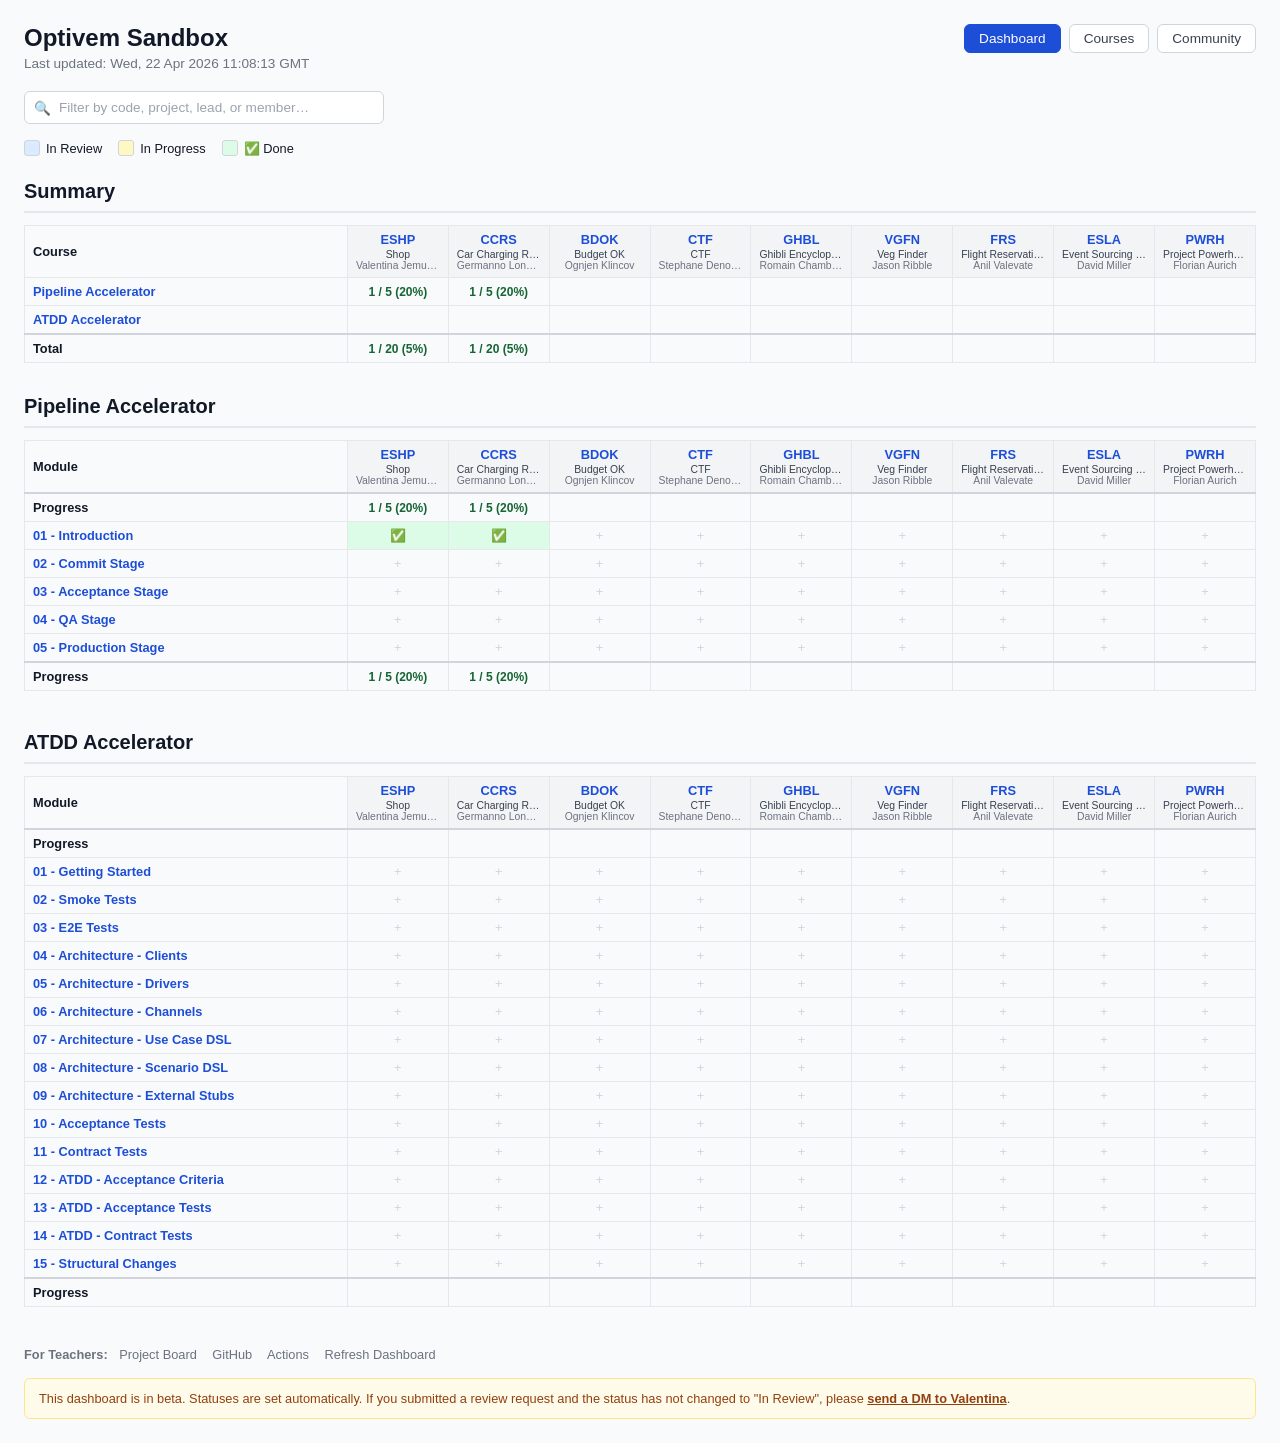
==== commit bcf440b9: "chore: regenerate dashboard [skip ci]" ====
--- a/docs/index.html
+++ b/docs/index.html
@@ -101,7 +101,7 @@
   <div class="header">
     <div class="header-left">
       <h1>Optivem Sandbox</h1>
-      <p class="subtitle">Last updated: Wed, 22 Apr 2026 10:56:57 GMT</p>
+      <p class="subtitle">Last updated: Wed, 22 Apr 2026 11:08:13 GMT</p>
     </div>
     <nav class="nav-tabs">
       <span class="nav-tab active">Dashboard</span>
